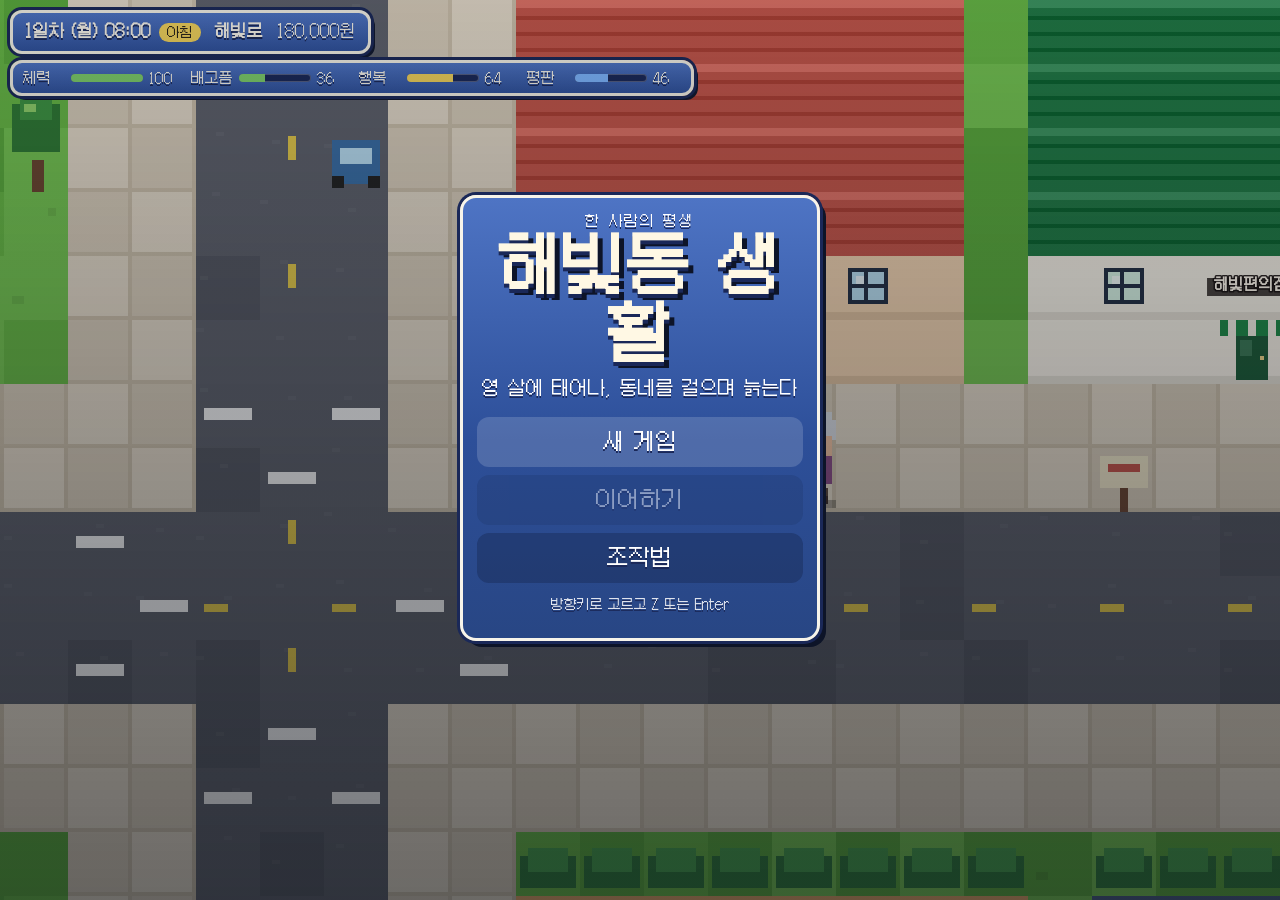
==== index.html @ 506d341c "Publish 해빛동 생활 static build for GitHub Pages. Place the Vite dist at the repo root with relative ass" ====
<!DOCTYPE html>
<html lang="ko" translate="no" class="notranslate">
  <head>
    <meta charset="UTF-8" />
    <meta name="google" content="notranslate" />
    <meta name="viewport" content="width=device-width, initial-scale=1, maximum-scale=1, user-scalable=no" />
    <title>해빛동 생활</title>
    <link rel="icon" href="data:image/svg+xml,%3Csvg xmlns='http://www.w3.org/2000/svg' viewBox='0 0 16 16'%3E%3Crect fill='%236fbf4a' width='16' height='16'/%3E%3Crect fill='%23c4564a' x='3' y='2' width='10' height='6'/%3E%3Crect fill='%23f0d2b0' x='3' y='8' width='10' height='6'/%3E%3Crect fill='%236e4630' x='6' y='10' width='4' height='4'/%3E%3C/svg%3E" />
    <script type="module" crossorigin src="./assets/index-nGSZ8Av0.js"></script>
    <link rel="stylesheet" crossorigin href="./assets/index-DVg7XS1E.css">
  </head>
  <body>
    <div id="app">
      <canvas id="world" width="480" height="320"></canvas>
      <header id="hud"></header>
      <p id="hint" hidden></p>
      <div id="toasts"></div>
      <div id="floaters"></div>
      <section id="dialogue" hidden></section>
      <nav id="menu" hidden></nav>
      <div id="overlay" hidden></div>
      <div id="pad">
        <div class="dpad">
          <button type="button" id="btn-up" data-code="ArrowUp" aria-label="위">▲</button>
          <button type="button" id="btn-left" data-code="ArrowLeft" aria-label="왼쪽">◀</button>
          <button type="button" id="btn-right" data-code="ArrowRight" aria-label="오른쪽">▶</button>
          <button type="button" id="btn-down" data-code="ArrowDown" aria-label="아래">▼</button>
        </div>
        <div class="ab">
          <button type="button" id="btn-b" data-code="Escape" aria-label="메뉴">메뉴</button>
          <button type="button" id="btn-a" data-code="KeyZ" aria-label="확인">확인</button>
        </div>
      </div>
      <div id="fatal" hidden></div>
    </div>
  </body>
</html>
---- assets/index-DVg7XS1E.css ----
@font-face{font-family:Galmuri11;src:url(./Galmuri11-BRfSs4K_.woff2) format("woff2");font-weight:400;font-style:normal;font-display:swap}:root{color-scheme:dark;--ink: #f7f4ea;--navy: #1a2858;--blue: #3f68b8;--blue-2: #2c4c90;--edge: #f4f1e6;--shadow: #10182e;font-family:Galmuri11,WenQuanYi Micro Hei,Apple SD Gothic Neo,Malgun Gothic,sans-serif}*{box-sizing:border-box}html,body{margin:0;height:100%;background:#12110e}body{overflow:hidden}button,input{font-family:inherit}button{cursor:pointer}#app{height:100%;display:flex;align-items:center;justify-content:center}#world{image-rendering:pixelated;image-rendering:crisp-edges;background:#1a2214;touch-action:none}#hud,#hint,#toasts,#floaters,#dialogue,#menu,#overlay,#pad,#fatal{position:fixed;z-index:2;pointer-events:none}#dialogue,#menu,#overlay,#pad{pointer-events:auto}#pad{pointer-events:none}#pad button{pointer-events:auto}#hud{top:10px;left:10px;right:10px;display:flex;flex-direction:column;gap:6px;align-items:flex-start}.hud-card{display:flex;flex-wrap:wrap;gap:8px 14px;align-items:center;background:linear-gradient(180deg,#4e74c4,#2f519c);color:var(--ink);border:3px solid var(--edge);box-shadow:0 0 0 3px var(--navy),4px 4px 0 var(--shadow);border-radius:12px;padding:8px 12px;text-shadow:0 2px 0 var(--navy)}.hud-time{display:flex;gap:8px;align-items:baseline}.hud-time i{font-style:normal;background:#f0d15a;color:#2a2418;text-shadow:none;border-radius:999px;padding:1px 8px;font-size:13px}.hud-place{font-weight:700}.hud-money small{display:block;font-size:12px;opacity:.9}.stars{color:#ffd0d0;letter-spacing:1px}.stats{padding:6px 10px}.stat{display:flex;align-items:center;gap:6px;min-width:148px}.stat span{width:42px;font-size:14px}.bar{width:72px;height:8px;background:#1a2858;border-radius:99px;overflow:hidden;box-shadow:inset 0 0 0 1px #ffffff40}.bar i{display:block;height:100%}.stat em{font-style:normal;width:28px;font-size:13px}#hint{top:98px;left:12px;max-width:min(460px,calc(100% - 24px));text-align:left;color:#fff8ea;background:#101628e0;border:2px solid #f4f1e6;border-radius:10px;padding:6px 10px;font-size:15px;text-shadow:none}#hint[hidden]{display:none}#toasts,#floaters{top:108px;left:50%;transform:translate(-50%);display:flex;flex-direction:column;gap:6px;align-items:center;width:min(520px,calc(100% - 24px))}#floaters{top:168px}.toast,.floater{background:#101420e0;color:#fff8ea;border-radius:10px;padding:6px 12px;text-align:center}.floater.good{color:#b6f5a0}.floater.bad{color:#ffb0a8}#dialogue{left:50%;bottom:16px;transform:translate(-50%);width:min(760px,calc(100% - 20px));z-index:4}#dialogue[hidden]{display:none}.nameplate{display:inline-block;margin:0 0 -3px 18px;background:#f4f1e6;color:#1c2438;border:3px solid #1a2858;border-radius:10px 10px 0 0;padding:2px 12px 4px;text-shadow:none;position:relative;z-index:1}.dlg-box,.choices{background:linear-gradient(180deg,#4a72c4,#2c4e98);color:#fff;border:3px solid #f7f4ea;box-shadow:0 0 0 3px #1a2858,5px 5px #0d1428;border-radius:14px;text-shadow:0 2px 0 #1a2858}.dlg-box{min-height:92px;padding:16px 18px 14px;position:relative}.dlg-box p{margin:0;font-size:22px;line-height:1.45;min-height:2.9em}.caret{position:absolute;right:16px;bottom:8px;animation:bob .7s steps(2) infinite}.choices{position:absolute;right:8px;bottom:calc(100% + 8px);display:flex;flex-direction:column;min-width:220px;padding:6px}.choice,.row,.big,.card{border:0;background:transparent;color:inherit;text-align:left;font-size:20px;text-shadow:inherit}.choice,.row{padding:6px 8px;border-radius:8px}.choice.sel,.row.sel,.big.sel,.card.sel{background:#ffffff29}.choice:hover,.row:hover,.big:hover,.card:hover{background:#ffffff1a}.row.off,.big.off,.choice:disabled{opacity:.45}#menu{top:0;right:0;bottom:0;left:0;display:flex;justify-content:flex-end;align-items:flex-start;padding:16px;background:#080a1047;z-index:5}#menu[hidden]{display:none}#menu.phone{justify-content:center;align-items:center}.panel-card,.title-card{width:min(360px,calc(100vw - 32px));background:linear-gradient(180deg,#4e74c4,#2d4f99 55%,#284684);color:#fff;border:3px solid #f7f4ea;box-shadow:0 0 0 3px #1a2858,6px 6px #0d1428;border-radius:16px;padding:14px 14px 12px;text-shadow:0 2px 0 #1a2858}#menu.phone .panel-card{width:min(320px,calc(100vw - 28px));background:#1c1e24;color:#102033;text-shadow:none;border-radius:28px;border:3px solid #eceae4;box-shadow:0 12px #0a0c10;padding:18px 14px 14px}#menu.phone h2{color:#f4f1ea;text-shadow:none;margin:0 0 8px;text-align:center}#menu.phone .panel-card p,#menu.phone .row,#menu.phone .foot{background:#e7f3ff;color:#142033;text-shadow:none}#menu.phone .panel-card p{margin:0;padding:4px 8px}#menu.phone .rows{background:#e7f3ff;border-radius:0 0 12px 12px;padding:4px}#menu.phone .row.sel{background:#b9dcff}.panel-card h2,.title-card h2{margin:0 0 8px;font-size:22px}.panel-card p{margin:0 0 2px;font-size:15px;line-height:1.45}.rows{display:flex;flex-direction:column;margin-top:8px;max-height:min(46vh,320px);overflow:auto}.row{font-size:20px;display:flex;gap:6px;align-items:center}.cur{width:18px;display:inline-block}.foot{margin-top:8px!important;opacity:.95;font-size:14px!important}.minimap{width:100%;height:auto;image-rendering:pixelated;margin-top:8px;border-radius:8px;background:#87b85a}#overlay{top:0;right:0;bottom:0;left:0;z-index:6}#overlay[hidden]{display:none}.scrim{min-height:100%;display:flex;align-items:center;justify-content:center;padding:24px 12px 88px;background:linear-gradient(180deg,#0a0e1626,#0a0e168c)}.title-card{text-align:center;max-height:calc(100vh - 24px);overflow:auto}.title-card.wide{width:min(680px,calc(100vw - 24px))}.eyebrow{letter-spacing:.12em;margin:0;font-size:14px}h1{margin:4px 0 0;font-size:clamp(40px,8vw,64px);line-height:1.05;color:#fff8e4;text-shadow:0 4px 0 #1a2858,5px 6px 0 #0d1428}.sub{margin:8px 0 16px;font-size:18px}.stack{display:flex;flex-direction:column;gap:8px}.big{text-align:center;background:#0a122840;border-radius:12px;padding:10px 12px;font-size:22px}.big.ghost{background:transparent}.fine{font-size:13px;opacity:.85}.cards{display:grid;grid-template-columns:1fr 1fr;gap:8px;margin:10px 0 14px}.card{display:flex;flex-direction:column;align-items:center;gap:4px;padding:8px;border-radius:12px;text-align:center}.card canvas{width:64px;height:96px;image-rendering:pixelated;image-rendering:crisp-edges}.card strong{font-size:18px}.card span{font-size:13px;line-height:1.35;text-shadow:none;color:#e7eefc}.help{text-align:left;margin-bottom:12px}.help p{margin:0;font-size:16px;line-height:1.45}.row-btns{flex-direction:row;justify-content:center}.row-btns .big{flex:1}#pad{left:0;right:0;bottom:0;display:none;justify-content:space-between;padding:8px 14px 16px;z-index:7;background:linear-gradient(180deg,#0000,#00000059)}.dpad,.ab{display:grid;gap:6px;pointer-events:none}.dpad{grid-template-columns:64px 64px 64px;grid-template-areas:". u ." "l . r" ". d ."}.ab{grid-template-columns:74px 74px;align-items:end}#pad button{width:64px;height:64px;border-radius:16px;border:3px solid #f4f1e6;background:#2f519ce0;color:#fff;font-size:20px;box-shadow:0 4px #10182e;text-shadow:0 2px 0 #1a2858;touch-action:none}.ab button{width:74px;height:74px;border-radius:50%}#btn-up{grid-area:u}#btn-down{grid-area:d}#btn-left{grid-area:l}#btn-right{grid-area:r}#fatal{left:12px;right:12px;bottom:12px;background:#4a1020;color:#ffd7d7;padding:10px 12px;border-radius:10px;z-index:9;white-space:pre-wrap;pointer-events:none}#fatal[hidden]{display:none}@keyframes bob{0%{transform:translateY(0)}to{transform:translateY(4px)}}@media(max-width:860px),(pointer:coarse){#pad{display:flex}#dialogue{bottom:158px}#hint{top:148px}.dlg-box p{font-size:18px}h1{font-size:42px}.stat{min-width:140px}}
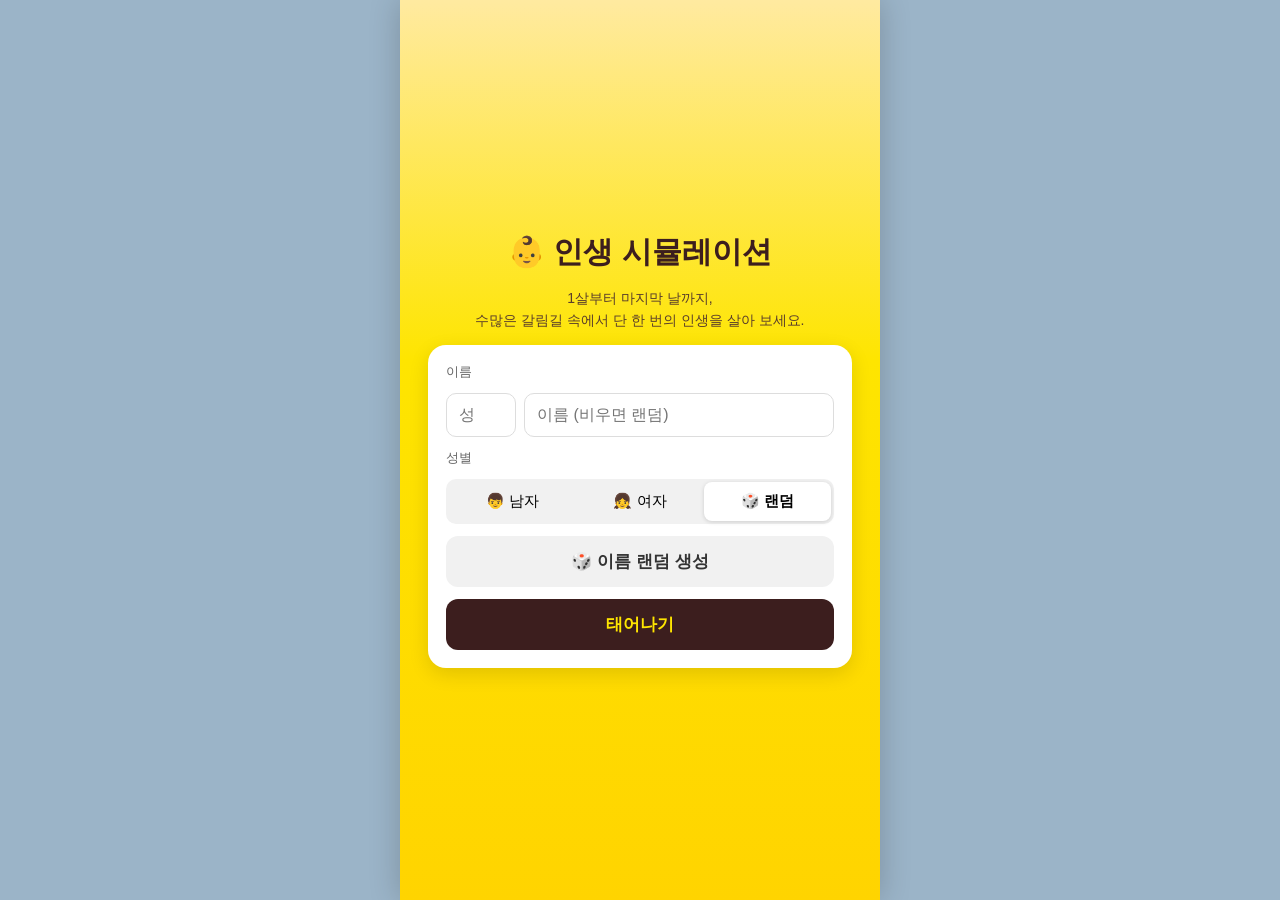
==== commit 9c99d7ad: "Publish the life-simulation game for GitHub Pages. Add the self-contained game at the repository roo" ====
--- a/index.html
+++ b/index.html
@@ -1,37 +1,6497 @@
 <!DOCTYPE html>
-<html lang="ko" translate="no" class="notranslate">
-  <head>
-    <meta charset="UTF-8" />
-    <meta name="google" content="notranslate" />
-    <meta name="viewport" content="width=device-width, initial-scale=1, maximum-scale=1, user-scalable=no" />
-    <title>해빛동 생활</title>
-    <link rel="icon" href="data:image/svg+xml,%3Csvg xmlns='http://www.w3.org/2000/svg' viewBox='0 0 16 16'%3E%3Crect fill='%236fbf4a' width='16' height='16'/%3E%3Crect fill='%23c4564a' x='3' y='2' width='10' height='6'/%3E%3Crect fill='%23f0d2b0' x='3' y='8' width='10' height='6'/%3E%3Crect fill='%236e4630' x='6' y='10' width='4' height='4'/%3E%3C/svg%3E" />
-    <script type="module" crossorigin src="./assets/index-nGSZ8Av0.js"></script>
-    <link rel="stylesheet" crossorigin href="./assets/index-DVg7XS1E.css">
-  </head>
-  <body>
-    <div id="app">
-      <canvas id="world" width="480" height="320"></canvas>
-      <header id="hud"></header>
-      <p id="hint" hidden></p>
-      <div id="toasts"></div>
-      <div id="floaters"></div>
-      <section id="dialogue" hidden></section>
-      <nav id="menu" hidden></nav>
-      <div id="overlay" hidden></div>
-      <div id="pad">
-        <div class="dpad">
-          <button type="button" id="btn-up" data-code="ArrowUp" aria-label="위">▲</button>
-          <button type="button" id="btn-left" data-code="ArrowLeft" aria-label="왼쪽">◀</button>
-          <button type="button" id="btn-right" data-code="ArrowRight" aria-label="오른쪽">▶</button>
-          <button type="button" id="btn-down" data-code="ArrowDown" aria-label="아래">▼</button>
-        </div>
-        <div class="ab">
-          <button type="button" id="btn-b" data-code="Escape" aria-label="메뉴">메뉴</button>
-          <button type="button" id="btn-a" data-code="KeyZ" aria-label="확인">확인</button>
-        </div>
-      </div>
-      <div id="fatal" hidden></div>
+<html lang="ko">
+<head>
+<meta charset="utf-8">
+<meta name="viewport" content="width=device-width,initial-scale=1,maximum-scale=1">
+<title>인생 시뮬레이션 — 한 번뿐인 인생</title>
+<style>
+*{box-sizing:border-box;margin:0;padding:0}
+html,body{height:100%;font-family:-apple-system,"Apple SD Gothic Neo","Malgun Gothic","Noto Sans KR","Noto Sans CJK KR",sans-serif;background:#9bb4c8}
+.hide{display:none!important}
+#app{max-width:480px;margin:0 auto;height:100%;position:relative;background:#b2c7d9;display:flex;flex-direction:column;box-shadow:0 0 30px rgba(0,0,0,.2)}
+/* start */
+#start{flex:1;display:flex;flex-direction:column;justify-content:center;align-items:center;padding:28px;gap:14px;background:linear-gradient(#ffeaa0,#fee500 40%,#ffd400)}
+#start h1{font-size:30px;color:#3c1e1e}
+#start p.sub{color:#5a3e2b;font-size:14px;text-align:center;line-height:1.6}
+.card{background:#fff;border-radius:18px;padding:18px;width:100%;box-shadow:0 6px 20px rgba(0,0,0,.12);display:flex;flex-direction:column;gap:12px}
+.card label{font-size:13px;color:#666}
+.names{display:flex;gap:8px}
+.names input{flex:1;min-width:0;padding:12px;border:1.5px solid #ddd;border-radius:10px;font-size:16px}
+.names input#sur{flex:0 0 70px}
+.seg{display:flex;background:#f1f1f1;border-radius:10px;padding:3px}
+.seg button{flex:1;border:0;background:none;padding:10px;border-radius:8px;font-size:15px;cursor:pointer}
+.seg button.on{background:#fff;box-shadow:0 1px 4px rgba(0,0,0,.15);font-weight:700}
+.btn{border:0;border-radius:12px;padding:14px;font-size:17px;font-weight:700;cursor:pointer}
+.btn.main{background:#3c1e1e;color:#fee500}
+.btn.sub{background:#f1f1f1;color:#333}
+/* game */
+#game{flex:1;display:flex;flex-direction:column;min-height:0}
+header{background:#a9bdce;padding:10px 12px 8px;border-bottom:1px solid rgba(0,0,0,.06)}
+.top{display:flex;align-items:center;justify-content:space-between}
+#hname{font-weight:700;font-size:16px;color:#222}
+#hage{font-size:13px;color:#2d4256;background:rgba(255,255,255,.55);padding:3px 10px;border-radius:12px;font-weight:600}
+#more{border:0;background:none;font-size:22px;cursor:pointer;padding:0 4px}
+#stats{display:flex;flex-wrap:wrap;gap:4px;margin-top:7px}
+.chip{font-size:12px;background:rgba(255,255,255,.7);padding:2px 7px;border-radius:10px;color:#333}
+.chip.low{background:#ffd5d5;color:#b00}
+.chip.money{font-weight:600}
+#menu{position:absolute;right:10px;top:46px;background:#fff;border-radius:12px;box-shadow:0 6px 20px rgba(0,0,0,.2);z-index:5;overflow:hidden}
+#menu button{display:block;width:100%;border:0;background:none;padding:12px 18px;font-size:14px;text-align:left;cursor:pointer}
+#chat{flex:1;overflow-y:auto;padding:12px 10px 16px;display:flex;flex-direction:column;gap:8px;-webkit-overflow-scrolling:touch}
+.row{display:flex;gap:7px;max-width:100%}
+.row.n{align-self:flex-start;max-width:86%}
+.row.me{align-self:flex-end;max-width:78%}
+.ava{flex:0 0 36px;height:36px;border-radius:14px;background:#fff;display:flex;align-items:center;justify-content:center;font-size:19px}
+.who{font-size:12px;color:#4a5866;margin:0 0 3px 2px}
+.bub{padding:9px 12px;border-radius:4px 16px 16px 16px;background:#fff;font-size:15px;line-height:1.5;color:#111;word-break:keep-all;overflow-wrap:anywhere;white-space:pre-wrap}
+.me .bub{background:#fee500;border-radius:16px 4px 16px 16px}
+.npc .bub{background:#eef6ff;border:1px solid #d3e6fb}
+.npc .ava{background:#eef6ff}
+.npc .who{color:#1e5aa8;font-weight:600}
+.typing .bub span{animation:blink 1s infinite;font-size:18px;color:#999;margin:0 1px}
+.typing .bub span:nth-child(2){animation-delay:.2s}.typing .bub span:nth-child(3){animation-delay:.4s}
+@keyframes blink{0%,100%{opacity:.2}50%{opacity:1}}
+.deltas{display:flex;flex-wrap:wrap;gap:4px;margin-top:4px}
+.deltas span{font-size:11px;padding:1px 6px;border-radius:8px;background:rgba(255,255,255,.6)}
+.deltas .up{color:#0a7a3a}.deltas .dn{color:#c0392b}
+.sys{align-self:center;background:rgba(0,0,0,.16);color:#fff;font-size:12.5px;padding:4px 12px;border-radius:12px;margin:4px 0;text-align:center}
+#choices{background:#fff;padding:8px 10px calc(10px + env(safe-area-inset-bottom));display:flex;flex-direction:column;gap:6px;max-height:45%;overflow-y:auto;border-top:1px solid #e3e3e3}
+#choices:empty{display:none}
+#choices button{border:1.5px solid #e6d36a;background:#fffbe0;border-radius:14px;padding:11px 14px;font-size:15px;text-align:left;cursor:pointer;color:#3c1e1e}
+#choices button:active{background:#fee500}
+.sumcard{background:#fff;border-radius:16px;padding:18px;margin:6px 4px;box-shadow:0 4px 14px rgba(0,0,0,.12)}
+.sumcard h3{font-size:19px;margin-bottom:6px;color:#3c1e1e}
+.sumcard .big{font-size:16px;font-weight:700;margin-bottom:8px}
+.sumcard .meta{font-size:14px;line-height:1.7;color:#333;background:#f7f7f7;border-radius:10px;padding:10px 12px}
+.sumcard h4{margin:14px 0 6px;font-size:15px}
+.sumcard ul{list-style:none;font-size:13.5px;line-height:1.65}
+.sumcard li b{display:inline-block;min-width:40px;color:#8a6d00}
+.bar{display:flex;align-items:center;gap:8px;font-size:13px;margin:3px 0}
+.bar span{flex:0 0 70px}.bar i{flex:1;height:8px;background:#eee;border-radius:4px;overflow:hidden}
+.bar b{display:block;height:100%;background:#f4c400}.bar em{flex:0 0 26px;text-align:right;font-style:normal}
+.reborn{margin-top:16px;width:100%;border:0;border-radius:12px;padding:14px;font-size:17px;font-weight:700;background:#3c1e1e;color:#fee500;cursor:pointer}
+</style>
+</head>
+<body>
+<div id="app">
+  <section id="start">
+    <h1>👶 인생 시뮬레이션</h1>
+    <p class="sub">1살부터 마지막 날까지,<br>수많은 갈림길 속에서 단 한 번의 인생을 살아 보세요.</p>
+    <div class="card">
+      <label>이름</label>
+      <div class="names"><input id="sur" placeholder="성" maxlength="2"><input id="given" placeholder="이름 (비우면 랜덤)" maxlength="4"></div>
+      <label>성별</label>
+      <div class="seg"><button data-g="M">👦 남자</button><button data-g="F">👧 여자</button><button data-g="R" class="on">🎲 랜덤</button></div>
+      <button class="btn sub" id="rand">🎲 이름 랜덤 생성</button>
+      <button class="btn main" id="born">태어나기</button>
+      <button class="btn sub hide" id="cont">▶ 이어하기</button>
     </div>
-  </body>
+  </section>
+  <section id="game" class="hide">
+    <header>
+      <div class="top"><span id="hname"></span><span id="hage"></span><button id="more">⋯</button></div>
+      <div id="stats"></div>
+    </header>
+    <div id="menu" class="hide"><button id="newlife">👶 새 인생 시작</button><button id="closemenu">닫기</button></div>
+    <div id="chat"></div>
+    <div id="choices"></div>
+  </section>
+</div>
+<script>
+/* =====================================================================
+ *  인생 시뮬레이션 — 1. 공통 유틸 / 이름 / 직업 데이터
+ * ===================================================================== */
+const STAT_KEYS = ['건강','행복','지능','관계','외모','체력'];
+const TRAIT_KEYS = ['착함','용기','성실','반항','창의'];
+let RNG = Math.random;
+const rnd = () => RNG();
+const ri = (a, b) => a + Math.floor(rnd() * (b - a + 1));
+const pick = arr => arr[Math.floor(rnd() * arr.length)];
+const clamp = (v, a, b) => Math.max(a, Math.min(b, v));
+function wpick(items, wf) {
+  let tot = 0;
+  const ws = items.map(x => { const w = Math.max(0, +wf(x) || 0); tot += w; return w; });
+  if (tot <= 0) return items[Math.floor(rnd() * items.length)];
+  let r = rnd() * tot;
+  for (let i = 0; i < items.length; i++) { r -= ws[i]; if (r <= 0) return items[i]; }
+  return items[items.length - 1];
+}
+
+// 스탯/성향 값 (성향은 0~100 스케일로 환산)
+function V(s, k) {
+  if (k in s.st) return s.st[k];
+  if (k in s.tr) return clamp(50 + s.tr[k] * 7, 0, 100);
+  if (k === '돈') return s.money;
+  return 0;
+}
+
+/* ---------- 조사(josa) 자동 처리: {이름|가} → 민준이 / 지우가 ---------- */
+const JOSA = {
+  '이':['이','가'],'가':['이','가'],'을':['을','를'],'를':['을','를'],'은':['은','는'],'는':['은','는'],
+  '과':['과','와'],'와':['과','와'],'아':['아','야'],'야':['아','야'],'으로':['으로','로'],'로':['으로','로'],
+  '이라니':['이라니','라니'],
+  '이라는':['이라는','라는'],'라는':['이라는','라는'],'이랑':['이랑','랑'],'랑':['이랑','랑'],
+  '이에요':['이에요','예요'],'예요':['이에요','예요'],'이야':['이야','야'],'이다':['이다','다'],
+  '이나':['이나','나'],'나':['이나','나'],'이었다':['이었다','였다'],'였다':['이었다','였다'],'이지만':['이지만','지만'],'이라고':['이라고','라고'],'라고':['이라고','라고']
+};
+function josa(w, j) {
+  const p = JOSA[j]; if (!p) return w + j;
+  const c = w.charCodeAt(w.length - 1);
+  if (c < 0xAC00 || c > 0xD7A3) return w + p[1];
+  const jong = (c - 0xAC00) % 28;
+  if (jong === 0) return w + p[1];
+  if ((j === '으로' || j === '로') && jong === 8) return w + p[1];
+  return w + p[0];
+}
+
+/* ---------- 이름 / 장소 ---------- */
+const SURN = ['김','이','박','최','정','강','조','윤','장','임','한','오','서','신','권','황','안','송','류','홍','전','고','문','양','손','배','백','허','남','심'];
+const MALE = ['민준','서준','도윤','예준','시우','하준','지호','주원','지훈','건우','우진','현우','선우','준서','유준','도현','정우','승현','태윤','재민','성민','동현','진우','상훈','영호','민재','은호','시후','태민','준혁','한결','지성','윤호','재원','민석','경수','태양','바다','승우','현수'];
+const FEMALE = ['서연','서윤','지우','하은','민서','지민','수아','하린','지아','윤서','채원','예은','소율','다은','수빈','유진','지은','예린','민지','하윤','소연','혜진','은지','나연','가은','서아','지현','유나','아린','세아','보람','다현','수정','미소','하늘','나래','슬기','예지','채은','은비'];
+const CITY = ['서울','부산','대구','인천','광주','대전','울산','수원','전주','춘천','제주','청주','포항','창원','강릉','목포','여수','안동'];
+const COMP = ['한빛전자','대한물산','미래테크','하늘건설','누리소프트','새봄식품','동방금융','푸른제약','케이디모빌리티','온누리유통','별빛엔터','은하화학'];
+const DOGN = ['초코','몽이','두부','콩이','보리','뭉치','해피','코코','밤이','호두'];
+const CATN = ['나비','치즈','까미','레오','루루','모모','냥이','달이'];
+const MIDDLE_UNIV = ['한국대학교','서진대학교','연화대학교'];
+const DATE_JOBS = ['간호사','회사원','디자이너','개발자','초등학교 교사','공무원','요리사','대학원생','은행원','약사','헬스 트레이너','작가'];
+
+function opp(s) { return s.g === 'M' ? 'F' : 'M'; }
+function genName(g) { return pick(g === 'M' ? MALE : FEMALE); }
+function uniqName(s, g) {
+  const used = new Set(Object.values(s.npc || {}));
+  if (s.fam && s.fam.sib) used.add(s.fam.sib.name);
+  (s.kids || []).forEach(k => used.add(k.n));
+  for (let i = 0; i < 30; i++) { const n = genName(g); if (!used.has(n) && n !== s.given) return n; }
+  return genName(g);
+}
+
+/* ---------- 직업 ---------- */
+// inc: 연 소득(만원) 기준, lad: 승진 사다리, corp: 회사명 붙음, vol: 소득 변동성
+const JOBS = {
+  대기업:   { inc:5200, lad:['사원','대리','과장','차장','부장','상무','전무','사장'], corp:1 },
+  중소:     { inc:3200, lad:['사원','대리','과장','차장','부장','이사'], corp:1 },
+  공무원:   { inc:3800, lad:['9급 공무원','8급 공무원','7급 공무원','6급 주무관','5급 사무관','4급 서기관','3급 부이사관'] },
+  의사:     { inc:15000, lad:['전문의','과장 의사','부원장','병원장'] },
+  교사:     { inc:4000, lad:['교사','부장 교사','교감 선생님','교장 선생님'] },
+  기간제:   { inc:2800, lad:['기간제 교사','정교사','부장 교사'] },
+  개발자:   { inc:5500, lad:['주니어 개발자','시니어 개발자','개발 팀장','CTO'] },
+  생산직:   { inc:3800, lad:['생산직 사원','반장','조장','공장장'] },
+  자영업:   { inc:4000, lad:['카페 사장','2호점 사장','프랜차이즈 대표'], vol:0.5 },
+  창업가:   { inc:2000, lad:['스타트업 대표','성장 기업 대표','유니콘 기업 대표'], vol:0.6 },
+  알바:     { inc:1800, lad:['아르바이트생','매니저','점장'] },
+  연예인:   { inc:3000, lad:['무명 배우','조연 배우','주연 배우','톱스타'], vol:0.8 },
+  유튜버:   { inc:2500, lad:['유튜버','인기 유튜버','100만 유튜버'], vol:0.7 },
+  프로게이머:{ inc:4000, lad:['프로게이머','주전 프로게이머','월드 챔피언','게임단 감독'], vol:0.5 },
+  운동선수: { inc:4000, lad:['실업팀 선수','국가대표 선수','감독'], vol:0.4 },
+  예술가:   { inc:2000, lad:['무명 작가','작가','인기 작가','거장'], vol:0.8 },
+  과학자:   { inc:5000, lad:['연구원','선임 연구원','책임 연구원','연구소장'] },
+};
+function jobName(s) {
+  if (!s.job) return s.lastJob || '무직';
+  const J = JOBS[s.job.k]; const t = J.lad[Math.min(s.job.lv, J.lad.length - 1)];
+  return J.corp ? `${s.job.comp} ${t}` : t;
+}
+const EDU_LABEL = { 의대:'의대 졸업', 명문:'명문대 졸업', 지방:'대학교 졸업', 전문:'전문대 졸업', 체대:'체대 졸업', 예대:'예대 졸업', 고졸:'고등학교 졸업' };
+
+/* ---------- 이벤트 작성 헬퍼 ---------- */
+const hi = (k, b = 0) => s => Math.max(0.05, b + V(s, k) / 50);      // 스탯 높을수록 잘 나옴
+const lo = (k, b = 0) => s => Math.max(0.05, b + (100 - V(s, k)) / 50); // 스탯 낮을수록 잘 나옴
+const F = f => s => !!s.flags[f];
+const NF = f => s => !s.flags[f];
+const AND = (...fs) => s => fs.every(f => f(s));
+const OR = (...fs) => s => fs.some(f => f(s));
+const ST = (k, n) => s => V(s, k) >= n;
+const STL = (k, n) => s => V(s, k) < n;
+const HASJOB = s => !!s.job;
+const HASSIB = s => !!(s.fam && s.fam.sib);
+const KIDS = s => s.kids.length > 0;
+const KA = s => s.kids.length ? s.age - s.kids[0].b : -99;           // 첫째 나이
+const KAin = (a, b) => s => KA(s) >= a && KA(s) <= b;
+const SINGLE = s => !s.flags.연애 && !s.flags.기혼;
+const UNI = F('대학생');
+const fert = s => s.age < 35 ? 0.8 : s.age < 40 ? 0.5 : 0.2;
+
+/* ---------- 이벤트 작성 DSL (데이터 파일에서 사용) ----------
+ *  S(id, [최소,최대], '상황', [ [선택지, 결과, 효과, 조건?, 기록?], ... ], 옵션)
+ *     결과: 'A || B || C' 처럼 쓰면 셋 중 랜덤 / 배열이면 [[텍스트, 효과, 가중치, 기록], ...] 가중 랜덤
+ *     기본 옵션: rep:true, cd:4 (생활 이벤트는 여러 번 나올 수 있음)
+ *  T(id, [최소,최대], '말하는 사람', '첫 대사/상황', [ [선택지, 대답, 효과, 다음노드?, 조건?, 기록?], ... ], 옵션)
+ *     다음노드 = { t:'추가 대사(선택)', c:[ 같은 형식의 선택지들 ] }  → 대화가 2~4턴 이어진다
+ *     “ 로 시작하는 문장은 말하는 사람의 말풍선으로 표시된다.
+ */
+function _cvOut(o) { return [o[0], o[1] || '', o[2] == null ? 1 : o[2], o[3], o[4] ? _cvNode(o[4]) : undefined]; }
+function _cvNode(n) { return { t: n.t, who: n.who, ico: n.ico, c: n.c.map(_cvTalk) }; }
+function _cvTalk(ch) {
+  const [l, txt, fx, nx, cond, note] = ch;
+  const outs = Array.isArray(txt) ? txt.map(_cvOut) : [[txt, fx || '', 1, note, nx ? _cvNode(nx) : undefined]];
+  return [l, outs, cond];
+}
+function _cvSimple(ch) {
+  const [l, txt, fx, cond, note] = ch;
+  const outs = Array.isArray(txt) ? txt.map(_cvOut) : [[txt, fx || '', 1, note]];
+  return [l, outs, cond];
+}
+function S(id, a, t, cs, o = {}) { E(Object.assign({ id, a, t, rep: true, cd: 4, c: cs.map(_cvSimple) }, o)); }
+function T(id, a, who, t, cs, o = {}) { E(Object.assign({ id, a, who, t, c: cs.map(_cvTalk) }, o)); }
+const SPECIAL_EXT = {};   // 데이터 파일에서 추가하는 특수 효과 ($이름)
+/*  D(id, [최소,최대], '말하는 사람', 'NPC키(호감도)', '첫 상황', [턴...], 옵션)
+ *     턴 = { q:'NPC 대사(선택)', o:[ [선택지, 대답, 효과, 조건?, 'end'?] ] }  → 턴이 차례로 이어지는 4~8회 대화
+ *     대답이 함수면 상태(호감도 등)에 따라 달라진다.  효과의 ♥+3 은 이 NPC 호감도, @키 는 '기억' 저장.
+ */
+function D(id, a, who, k, open, turns, o = {}) {
+  const fxk = fx => (fx || '').replace(/♥([+-])/g, '♥' + k + '$1');
+  let next = null;
+  for (let i = turns.length - 1; i >= 0; i--) {
+    const tu = turns[i], nx = next;
+    const opts = tu.o.map(op => {
+      const [l, r, fx, cond, end] = op;
+      const n2 = end === 'end' ? undefined : (end && typeof end === 'object' ? end : nx);
+      if (Array.isArray(r) && Array.isArray(r[0])) return [l, r.map(x => [x[0], fxk(x[1]), x[2], x[3], x[4] === 'end' ? undefined : (x[4] || n2)]), '', undefined, cond];
+      return [l, r, fxk(fx), n2 || undefined, cond];
+    });
+    next = i === 0 ? opts : { t: tu.q, c: opts };
+  }
+  T(id, a, who, open, next, Object.assign({ man: true, k, ico: ICO[k] || '🙂' }, o));
+}
+// 호감도에 따라 다른 대사: A('엄마', 높을 때, 보통, 낮을 때)
+const A = (k, h, m, l) => s => { const v = affOf(s, k); return v >= 70 ? h : v >= 40 ? (m == null ? h : m) : (l == null ? (m == null ? h : m) : l); };
+const AFF = (k, n) => s => affOf(s, k) >= n;
+const AFFL = (k, n) => s => affOf(s, k) < n;
+const MEM = k => s => s.mem[k] != null;
+const ICO = { 형제:'🧑', 단짝:'🧒', 절친:'🧑‍🤝‍🧑', 첫사랑:'💗', 라이벌:'😤', 은사:'🧑‍🏫', 배우자:'💑', 애인:'💕', 자녀:'🧒', 손주:'👶', 이웃:'🏠', 동료:'💼', 사수:'👔', 동기:'🎓', 선배:'🎓', 엄마:'👩', 아빠:'👨', 할머니:'👵', 할아버지:'👴', 선생님:'🧑‍🏫', 친구:'🧒', 연인:'💕', 상사:'👔', 아이:'🧒', 노인:'🧓', 군인:'🪖', 의사:'🧑‍⚕️' };
+
+/* =====================================================================
+ *  2. 이벤트 데이터 — 여기에 이벤트를 계속 추가하면 됩니다.
+ *
+ *  E({ id, a:[최소나이,최대나이], t:'상황', c:[ [선택지, [결과...], 조건?], ... ], ...옵션 })
+ *   결과 = ['결과 텍스트', '효과', 가중치(숫자|함수, 생략=1), '인생 기록(선택)']
+ *   효과 문법(공백 구분):
+ *     건강+3 행복-2 지능 관계 외모 체력 (스탯 0~100) / 착함 용기 성실 반항 창의 (숨은 성향)
+ *     돈+500 (만원) / #플래그  #키=값  !#플래그(해제) / >이벤트id:N (N년 뒤 연결 이벤트)
+ *     $특수:인자 (date, marry, child, job:대기업, edu:명문, die:원인 ... 엔진의 SPECIAL 참고)
+ *   옵션: force(조건 맞으면 최우선) chain(연결로만 등장) rep(반복) cd(반복 쿨다운 년)
+ *         w(등장 가중치) if(조건 함수) g('M'|'F') mil(군 복무 중 등장) setup(등장 시 실행)
+ *   텍스트 치환: {이름} {친구} {단짝} {짝사랑} {상대} {애인} {배우자} {자녀} {형제} {형제이름}
+ *              {선생님} {상사} {동료} {회사} {도시} {대학} {직업} {나이} {나호칭} {노인호칭} ...
+ *              {이름|가} 처럼 쓰면 받침에 맞춰 이/가, 을/를, 은/는, 와/과 등이 자동으로 붙습니다.
+ * ===================================================================== */
+const EVENTS = [];
+// 기존 데이터는 '세는 나이(1살=태어난 해)' 기준으로 작성됨 → 만 나이로 1 내린다. 새 파일은 MAN=true 로 만 나이 그대로 사용.
+let MAN = false;
+function E(o) {
+  if (!o.man && !MAN) o.a = [Math.max(0, o.a[0] - 1), Math.max(0, o.a[1] - 1)];
+  EVENTS.push(o);
+}
+
+/* ======================= 영아기 (1~2살) ======================= */
+E({ id:'b_doljabi', a:[1,1], man:true, force:true,
+  t:'오늘은 {이름}의 돌잔치! 상 위에 실, 돈, 연필, 마이크, 판사봉이 놓여 있다. 온 가족이 숨을 죽이고 지켜본다.',
+  c:[
+    ['실을 잡는다', [['“오래오래 건강하게 살겠구나!” 할머니가 손뼉을 치며 기뻐하신다.', '건강+6 행복+2 #돌잡이=실', 1, '돌잡이에서 실을 잡았다']]],
+    ['돈을 잡는다', [['“우리 집 부자 되겠네!” 아빠가 지폐를 흔들며 웃는다.', '돈+10 행복+2 #돌잡이=돈', 1, '돌잡이에서 돈을 잡았다']]],
+    ['연필을 잡는다', [['“공부 잘하겠다!” 엄마 눈이 반짝인다. 벌써 학습지 생각을 하시는 것 같다.', '지능+4 성실+1 #돌잡이=연필', 1, '돌잡이에서 연필을 잡았다']]],
+    ['마이크를 잡는다', [['마이크를 입에 넣고 옹알거리자 모두 빵 터졌다. “연예인 하겠네!”', '관계+3 외모+2 #돌잡이=마이크', 1, '돌잡이에서 마이크를 잡았다']]],
+    ['판사봉을 잡는다', [['판사봉으로 상을 탕탕 내리쳤다. “정의로운 사람이 되겠어.”', '용기+1 착함+1 지능+2 #돌잡이=판사봉', 1, '돌잡이에서 판사봉을 잡았다']]],
+  ]});
+E({ id:'b_crawl', a:[1,1], t:'거실 바닥에 장난감이 흩어져 있다. 엉금엉금 기어가서 집은 것은…',
+  c:[
+    ['공', [['데굴데굴 굴러가는 공을 쫓아 온 거실을 기어다녔다. 다리에 힘이 붙는 것 같다.', '체력+3 행복+2 #공놀이']]],
+    ['인형', [['곰 인형을 꼭 끌어안고 볼을 비볐다. 엄마가 흐뭇하게 사진을 찍는다.', '행복+3 착함+1']]],
+    ['아빠 휴대폰', [['화면을 마구 누르다가 아빠 회사 단톡방에 이모티콘을 보냈다. 아빠의 비명이 들린다.', '지능+1 반항+1 행복+1'], ['휴대폰을 입에 넣고 침 범벅으로 만들었다. 혼날 줄 알았는데 아빠가 웃는다.', '행복+2']]],
+    ['그림책', [['책장을 넘기며 알록달록한 그림을 한참 바라봤다.', '지능+3 창의+1']]],
+  ]});
+E({ id:'b_food', a:[1,1], t:'엄마가 숟가락에 당근 이유식을 떠서 “아~” 하고 내민다. 낯선 냄새가 난다.',
+  c:[
+    ['먹는다', [['오물오물… 생각보다 달다! 한 그릇을 싹 비웠다.', '건강+3 체력+1 성실+1'], ['한 입 먹고 표정이 일그러졌지만 꾹 삼켰다.', '건강+2 용기+1']]],
+    ['뱉는다', [['푸우— 이유식이 엄마 얼굴에 튀었다. 엄마는 한숨을 쉬며 다시 숟가락을 든다.', '건강-1 반항+1 행복+1']]],
+    ['운다', [['으앙! 울음을 터뜨리자 엄마가 결국 분유를 타 주었다. 우는 게 통한다는 걸 배웠다.', '행복+1 반항+1 건강-1'], ['아무리 울어도 엄마는 꿈쩍하지 않았다. 결국 지쳐서 받아먹었다.', '건강+1 성실+1']]],
+  ]});
+E({ id:'b_walk', a:[1,1], t:'소파를 붙잡고 겨우 일어섰다. 저 앞에서 아빠가 두 팔을 벌리고 기다리고 있다.',
+  c:[
+    ['한 발 내딛는다', [['한 발, 두 발… 세 발째에 아빠 품에 골인! 집안이 환호성으로 가득 찼다.', '체력+3 용기+2 행복+2', hi('체력', 0.5), '첫걸음마를 뗐다'], ['한 발 내딛자마자 쿵 엉덩방아. 그래도 울지 않고 다시 일어섰다.', '체력+2 용기+1 성실+1']]],
+    ['주저앉는다', [['털썩 주저앉아 아빠를 빤히 쳐다봤다. 걷는 건 다음에 하기로 했다.', '행복+1']]],
+    ['기어서 간다', [['역시 기는 게 빠르다. 쏜살같이 기어가 아빠 품에 안겼다.', '체력+1 창의+1']]],
+  ]});
+E({ id:'b_word', a:[1,2], t:'요즘 입을 오물거리며 뭔가 말을 하려 한다. 가족들이 귀를 쫑긋 세운다. 첫 마디는…',
+  c:[
+    ['“엄마”', [['엄마가 눈물을 글썽이며 꼭 안아 주었다.', '행복+3 관계+2', 1, '첫 마디는 “엄마”였다']]],
+    ['“아빠”', [['아빠가 감격해서 온 친척에게 자랑 전화를 돌렸다.', '행복+3 관계+2', 1, '첫 마디는 “아빠”였다']]],
+    ['“맘마”', [['역시 먹는 게 최고다. 엄마가 웃으며 간식을 꺼냈다.', '건강+1 행복+2', 1, '첫 마디는 “맘마”였다']]],
+    ['“싫어”', [['첫 마디가 “싫어”라니. 가족 모두 앞날이 살짝 걱정된다.', '반항+2 용기+1', 1, '첫 마디는 “싫어”였다']]],
+  ]});
+E({ id:'b_night', a:[1,2], t:'새벽 3시, 눈이 번쩍 떠졌다. 배도 고프고, 어둡고, 무섭다.',
+  c:[
+    ['크게 운다', [['엄마가 비몽사몽 달려와 안아 주었다. 엄마 눈 밑이 퀭하다.', '행복+2 관계+1'], ['아빠가 왔다. 서툰 자장가가 이상하게 웃겨서 울음이 멈췄다.', '행복+2']]],
+    ['손가락을 빤다', [['손가락을 쪽쪽 빨다 다시 잠들었다. 혼자서도 잘 견딘다.', '성실+1 용기+1']]],
+    ['옹알이를 한다', [['천장을 보며 혼자 옹알옹알 떠들다 잠들었다.', '창의+2']]],
+  ]});
+E({ id:'b_bath', a:[2,2], t:'목욕 시간이다. 욕조에 노란 오리 장난감이 둥둥 떠 있다.',
+  c:[
+    ['물장구를 친다', [['화장실이 물바다가 됐다. 엄마는 반쯤 포기한 얼굴이다.', '체력+2 행복+3 반항+1']]],
+    ['오리와 논다', [['오리를 물속에 넣었다 뺐다 하며 한참 놀았다. 뭔가 원리를 깨달은 표정이다.', '지능+2 창의+1 행복+1']]],
+    ['울며 버틴다', [['머리 감기 싫어서 온몸으로 저항했다. 결국 반만 씻었다.', '반항+1 건강-1']]],
+  ]});
+E({ id:'b_stranger', a:[2,2], t:'명절, 처음 보는 친척 어른이 “아이고 예쁘다~” 하며 두 팔을 벌린다.',
+  c:[
+    ['안긴다', [['방긋 웃으며 안기자 용돈 봉투가 손에 쥐어졌다. 사교성 만렙이다.', '관계+3 돈+5 행복+1']]],
+    ['운다', [['자지러지게 울었다. 친척 어른이 머쓱하게 웃는다.', '관계-1 행복-1']]],
+    ['엄마 뒤에 숨는다', [['엄마 다리 뒤에 숨어 빼꼼 쳐다봤다. 다들 귀엽다며 웃었다.', '관계+1 외모+1']]],
+  ]});
+E({ id:'b_tv', a:[2,2], t:'TV에서 신나는 동요가 흘러나온다.',
+  c:[
+    ['춤춘다', [['엉덩이를 씰룩씰룩. 영상이 가족 단톡방에서 대박이 났다.', '체력+1 관계+2 행복+2']]],
+    ['화면을 만진다', [['TV 화면에 손자국이 가득. 화면 속 친구를 잡으려다 실패했다.', '지능+1 반항+1']]],
+    ['블록을 쌓는다', [['TV는 관심 없다. 블록으로 높은 탑을 쌓았다.', '지능+2 창의+2 성실+1']]],
+  ]});
+E({ id:'b_sibling_new', a:[2,4], w:0.7, if: s => !HASSIB(s),
+  t:'엄마 배가 점점 불러 오더니, 어느 날 집에 쪼글쪼글한 아기가 왔다. {이름}의 동생이란다.',
+  c:[
+    ['쓰다듬는다', [['조심조심 동생 {형제이름|의} 볼을 쓰다듬었다. 작은 손이 내 손가락을 꼭 잡았다.', '$sib 착함+2 행복+2', 1, '동생이 태어났다']]],
+    ['질투한다', [['엄마 아빠가 동생만 본다. 서러워서 일부러 컵을 엎었다.', '$sib 반항+2 행복-2', 1, '동생이 태어났다']]],
+    ['장난감을 양보한다', [['아끼던 딸랑이를 동생 {형제이름} 옆에 놓아주었다.', '$sib 착함+3 관계+1', 1, '동생이 태어났다']]],
+  ]});
+E({ id:'b_fever', a:[1,2], t:'밤새 열이 펄펄 끓는다. 엄마가 해열제 시럽을 들고 왔다.',
+  c:[
+    ['받아먹는다', [['쓴맛을 참고 꿀꺽. 다음 날 아침 열이 내렸다.', '건강+2 성실+1']]],
+    ['뱉는다', [['약을 뱉어 버렸다. 결국 응급실에 가서 주사를 맞았다.', '건강-3 반항+1'], ['뱉었지만 다행히 열은 저절로 내렸다.', '건강-1']]],
+    ['엄마 품에 안긴다', [['엄마 품에서 밤새 끙끙 앓았다. 엄마의 따뜻한 손이 기억에 남았다.', '건강+1 행복+2 관계+1']]],
+  ]});
+E({ id:'b_park', a:[2,2], t:'놀이터 모래밭. 옆에 다른 아기가 빨간 삽을 들고 있다.',
+  c:[
+    ['삽을 뺏는다', [['삽을 확 뺏었다. 그 아기가 울자 엄마가 대신 사과했다.', '반항+2 용기+1 관계-2'], ['뺏으려다 오히려 삽으로 머리를 맞았다. 세상은 냉정하다.', '건강-1 행복-2']]],
+    ['모래성을 쌓는다', [['손으로 모래를 토닥토닥. 그럴듯한 성이 완성됐다.', '창의+2 성실+1']]],
+    ['모래를 먹어 본다', [['맛은… 없다. 엄마가 기겁하며 입을 닦아 줬다.', '건강-1 지능+1']]],
+    ['같이 놀자고 손짓한다', [['삽을 같이 쓰며 깔깔 웃었다. 생애 첫 친구가 생겼다.', '관계+3 착함+1']]],
+  ]});
+E({ id:'b_stairs', a:[2,2], t:'현관 앞 계단. 위층에서 강아지 짖는 소리가 들린다.',
+  c:[
+    ['기어 올라간다', [['낑낑대며 끝까지 올라갔다! 강아지와 눈이 마주쳤다.', '체력+2 용기+2', hi('체력')], ['세 칸쯤 오르다 미끄러져 무릎이 까졌다.', '건강-2 용기+1']]],
+    ['엄마 손을 잡는다', [['엄마 손을 잡고 한 칸 한 칸. 안전제일.', '성실+1 건강+1']]],
+    ['강아지 흉내를 낸다', [['“멍멍!” 위층 강아지가 더 크게 짖었다.', '창의+1 행복+2']]],
+  ]});
+
+/* ======================= 유아기 (3~4살) ======================= */
+E({ id:'t_daycare', a:[3,3], force:true, t:'어린이집 첫날. 낯선 교실, 낯선 아이들. 엄마가 손을 놓으려 한다.',
+  c:[
+    ['엄마 다리를 붙잡고 운다', [['한 시간을 울다 선생님 품에서 잠들었다.', '행복-2 관계-1'], ['울다가 옆 친구가 준 과자에 울음을 뚝 그쳤다.', '관계+2']]],
+    ['씩씩하게 들어간다', [['“다녀오겠습니다!” 선생님이 칭찬 스티커를 붙여 주었다.', '용기+2 관계+2 행복+1']]],
+    ['선생님 뒤에 숨는다', [['선생님 뒤에 숨어 하루 종일 아이들을 구경만 했다.', '관계-1 지능+1']]],
+  ]});
+E({ id:'t_toy_fight', a:[3,4], t:'{친구|가} 내가 갖고 놀던 자동차 장난감을 휙 가져갔다.',
+  c:[
+    ['다시 뺏는다', [['힘으로 다시 뺏어 왔다. {친구|는} 울고, 나는 생각하는 의자에 앉았다.', '반항+2 용기+1 관계-2'], ['줄다리기 끝에 장난감 바퀴가 빠졌다. 둘 다 엉엉 울었다.', '행복-2 관계-1']]],
+    ['운다', [['서럽게 울었다. 선생님이 달래 주며 장난감을 돌려받아 주었다.', '행복-1']]],
+    ['선생님께 이른다', [['“선생님! {친구|가} 뺏었어요!” 정의는 실현됐지만 {친구|와}는 서먹해졌다.', '성실+1 관계-1']]],
+    ['같이 놀자고 한다', [['“같이 놀자!” 둘이서 자동차 경주를 했다.', '착함+2 관계+3 행복+1']]],
+  ]});
+E({ id:'t_veggie', a:[3,4], t:'점심 반찬에 초록색 브로콜리가 나왔다. 딱 봐도 맛없게 생겼다.',
+  c:[
+    ['눈 딱 감고 먹는다', [['…의외로 고소하다? 편식 안 하는 어린이로 칭찬받았다.', '건강+3 성실+1']]],
+    ['몰래 숨긴다', [['식판 밑에 숨겼는데 들키지 않았다. 완전 범죄!', '창의+1 반항+1 건강-1'], ['숨겼다가 선생님께 딱 걸렸다. 두 개를 더 먹었다.', '건강+2 행복-2']]],
+    ['친구 식판에 넘긴다', [['{친구|에게} 슬쩍 넘겼다. 알고 보니 {친구|는} 브로콜리를 좋아했다. 윈윈!', '관계+2 창의+1']]],
+  ]});
+E({ id:'t_why', a:[4,4], t:'요즘 세상 모든 게 궁금하다. 하늘은 왜 파래? 개미는 왜 줄 서서 가?',
+  c:[
+    ['하루 종일 “왜?”를 묻는다', [['부모님이 그림 백과사전을 사 주셨다. 그림만 봐도 재밌다.', '지능+3 창의+1', hi('지능', 0.5)], ['“그만 좀 물어봐!” 아빠가 결국 폭발했다.', '지능+1 행복-1']]],
+    ['직접 관찰한다', [['마당에 쪼그려 앉아 개미를 한 시간 동안 지켜봤다.', '지능+2 성실+2']]],
+    ['내 마음대로 상상한다', [['“하늘이 파란 건 고래가 페인트칠해서야.” 나만의 우주를 만들었다.', '창의+3']]],
+  ]});
+E({ id:'t_wall', a:[3,4], t:'새로 산 크레파스. 하얀 거실 벽지가 거대한 도화지처럼 보인다.',
+  c:[
+    ['벽에 그린다', [['거실 벽에 걸작이 탄생했다. 엄마는 절규했지만 아빠는 몰래 사진을 찍었다.', '창의+3 반항+2 행복+1']]],
+    ['스케치북에 그린다', [['가족 얼굴을 그렸다. 그림은 냉장고 문에 붙었다.', '창의+2 성실+1 관계+1']]],
+    ['{형제} 얼굴에 그린다', [['{형제이름|의} 얼굴에 수염을 그렸다. 둘 다 혼났지만 깔깔 웃었다.', '반항+1 행복+2 관계+1']], HASSIB],
+  ]});
+E({ id:'t_lost', a:[4,4], t:'대형마트에서 장난감 구경을 하다 고개를 드니 엄마가 없다!',
+  c:[
+    ['울면서 엄마를 찾는다', [['울음소리를 듣고 엄마가 뛰어왔다. 꼭 안긴 채 한참 울었다.', '행복-1 관계+1'], ['울며 헤매다 더 멀리 가 버렸다. 결국 미아 방송이 나왔다.', '행복-3 용기+1']]],
+    ['직원에게 도움을 청한다', [['“엄마를 잃어버렸어요.” 침착하게 말했다. 직원 누나가 엄마를 찾아 주었다.', '용기+2 지능+2']]],
+    ['장난감 코너에서 기다린다', [['어차피 엄마는 여기로 올 거다. 아니나 다를까, 10분 뒤 엄마가 나타났다.', '지능+2 창의+1']]],
+  ]});
+E({ id:'t_dog', a:[3,4], t:'공원 산책 중, 커다란 골든 리트리버가 꼬리를 흔들며 다가온다.',
+  c:[
+    ['쓰다듬는다', [['폭신폭신! 강아지가 얼굴을 핥았다. 강아지가 좋아졌다.', '행복+3 용기+1 #강아지좋아'], ['쓰다듬다 강아지가 덮쳐서 넘어졌다. 놀랐지만 다치진 않았다.', '용기+1 행복-1']]],
+    ['도망간다', [['비명을 지르며 도망쳤다. 그 뒤로 큰 개만 보면 무섭다.', '용기-2 #개무서움']]],
+    ['멍멍 따라 짖는다', [['강아지가 고개를 갸웃했다. 주인 아저씨가 웃음을 터뜨렸다.', '창의+1 관계+1 행복+1']]],
+  ]});
+E({ id:'t_potty', a:[3,3], t:'기저귀를 뗄 시간이다. 화장실에 귀여운 아기 변기가 생겼다.',
+  c:[
+    ['변기에 앉아 본다', [['성공! 박수를 받으며 스티커를 받았다.', '성실+2 행복+2'], ['앉아 있다가 그냥 일어났는데, 그 직후 바지에 실수했다.', '행복-1']]],
+    ['거부한다', [['기저귀가 편하다고! 한 달은 더 버텼다.', '반항+2']]],
+    ['인형을 먼저 앉힌다', [['인형을 먼저 변기에 앉혀 시범을 보였다. 그리고 자신 있게 성공했다.', '창의+2 성실+1']]],
+  ]});
+E({ id:'t_hide', a:[4,4], t:'사촌 {친구|와} 숨바꼭질 중이다. 어디에 숨을까?',
+  c:[
+    ['장롱 속', [['너무 잘 숨어서 아무도 못 찾았다. 그러다 잠들어서 온 가족이 난리가 났다.', '창의+2 행복+1 관계-1'], ['장롱 문이 안 열려 갇혔다! 울어서 겨우 구출됐다.', '용기-1 행복-2']]],
+    ['커튼 뒤', [['발이 다 보였다. 1초 만에 잡혔다.', '행복+1']]],
+    ['내가 술래를 한다', [['열까지 세고 집 안을 샅샅이 뒤져 모두 찾아냈다.', '지능+2 성실+1 관계+1']]],
+  ]});
+E({ id:'t_hangul', a:[4,4], t:'엄마가 한글 학습지를 내밀었다. “가, 나, 다… 따라 해 볼까?”',
+  c:[
+    ['열심히 따라 쓴다', [['삐뚤빼뚤하지만 처음으로 내 이름을 썼다!', '지능+4 성실+2', hi('성실', 1), '처음으로 이름을 썼다'], ['열심히 했지만 아직 손에 힘이 없다. 그래도 칭찬받았다.', '지능+2 성실+1']]],
+    ['놀고 싶다고 떼쓴다', [['학습지를 구겨 버렸다.', '반항+2 지능-1 행복+1']]],
+    ['그림만 그린다', [['글자 옆 칸에 사과와 나비를 그렸다.', '창의+2 지능+1']]],
+  ]});
+
+/* ======================= 유치원 (5~7살) ======================= */
+E({ id:'k_enter', a:[5,5], force:true, t:'오늘부터 {도시} 해바라기 유치원 새싹반! 선생님이 한 명씩 자기소개를 시킨다.',
+  c:[
+    ['크게 소개한다', [['“안녕하세요! 저는 {이름}입니다!” 박수가 쏟아졌다.', '용기+2 관계+3']]],
+    ['작은 목소리로 소개한다', [['모기만 한 목소리였지만, 끝까지 해냈다.', '성실+1 관계+1']]],
+    ['장기자랑을 한다', [['갑자기 상어 가족 춤을 췄다. 반 전체가 따라 췄다. 순식간에 인기 스타.', '관계+4 외모+1 창의+1']]],
+  ]});
+E({ id:'k_bestfriend', a:[5,6], if: NF('단짝'), setup: s => { s.npc.단짝 = uniqName(s, s.g); },
+  t:'블록 놀이를 하는데 {단짝|이라는} 아이가 다가와 “이거 같이 만들래?” 하고 물었다.',
+  c:[
+    ['같이 만든다', [['둘이서 엄청 높은 성을 만들었다. 그날부터 {단짝|은} 제일 친한 친구가 되었다.', '관계+4 행복+3 #단짝 >e_bf_move:4', 1, '{단짝|과} 단짝 친구가 되었다']]],
+    ['혼자 하겠다고 한다', [['“싫어, 혼자 할 거야.” {단짝|은} 시무룩해져 돌아갔다.', '관계-2 성실+1']]],
+    ['간식을 나눠 준다', [['가방 속 젤리를 반으로 나눠 줬다. {단짝|은} 환하게 웃었다. 오랜 우정의 시작이었다.', '착함+2 관계+4 #단짝 >e_bf_move:4', 1, '{단짝|과} 단짝 친구가 되었다']]],
+  ]});
+E({ id:'k_play', a:[5,7], rep:true, cd:2, t:'자유놀이 시간. 친구들이 소꿉놀이 역할을 정하고 있다.',
+  c:[
+    ['의사 역할', [['친구들 배에 장난감 청진기를 대고 진지하게 진찰했다.', '지능+2 착함+1 #의사놀이']]],
+    ['공룡 역할', [['크앙! 교실을 쿵쾅쿵쾅 뛰어다녔다.', '체력+2 행복+2 반항+1']]],
+    ['엄마 아빠 역할', [['친구들 밥을 챙겨 주는 역할을 맡았다. 다정하다는 소리를 들었다.', '착함+2 관계+2']]],
+    ['구경한다', [['구석에서 친구들 노는 걸 보며 혼자 이야기를 지어냈다.', '창의+2']]],
+  ]});
+E({ id:'k_santa', a:[6,6], t:'크리스마스이브. 산타 할아버지가 진짜 있는지 너무 궁금하다.',
+  c:[
+    ['믿고 일찍 잔다', [['아침에 머리맡에 선물이 있었다! 산타는 진짜다!', '행복+4'], ['선물이 양말 한 켤레였다. 산타 할아버지 요즘 형편이 어려우신가 보다.', '행복+1']]],
+    ['밤새 지켜본다', [['새벽 2시, 아빠가 선물을 놓고 가는 걸 목격했다. 엄청난 비밀을 알아 버렸다.', '지능+2 행복-1 #산타의비밀'], ['기다리다 잠들어 버렸다. 아침에 선물은 있었다.', '행복+2']]],
+    ['산타에게 편지를 쓴다', [['“산타 할아버지, 장난감 말고 강아지 주세요.” 부모님이 편지를 보고 한참 웃으셨다.', '창의+2 행복+2']]],
+  ]});
+E({ id:'k_talent', a:[6,7], t:'유치원 학예회 날! 부모님이 객석에서 휴대폰을 들고 계신다.',
+  c:[
+    ['맨 앞에서 춤춘다', [['완벽한 무대! 앙코르까지 받았다.', '관계+3 외모+2 용기+2 #무대체질', hi('용기', 0.5), '학예회에서 주인공처럼 빛났다'], ['너무 신나서 춤추다 넘어졌다. 그래도 끝까지 췄다.', '용기+2 행복+1']]],
+    ['노래를 부른다', [['떨리는 목소리로 노래를 불렀다. 객석에서 엄마가 우는 게 보였다.', '관계+2 행복+2']]],
+    ['뒤에서 나무 역할', [['나무 역할로 20분간 두 팔을 들고 서 있었다. 묵묵함의 극치.', '성실+3 체력+1']]],
+  ]});
+E({ id:'k_hakwon', a:[6,7], t:'엄마가 학원 전단지 세 장을 내밀었다. “{이름|아}, 뭐 배워 볼래?”',
+  c:[
+    ['태권도', [['흰 띠를 매고 “태권!” 기합 소리가 우렁차다.', '체력+4 용기+2 #태권도']]],
+    ['피아노', [['바이엘 1권 시작. 손가락이 꼬인다.', '창의+2 성실+2 #피아노']]],
+    ['미술', [['미술학원 물감 냄새가 좋다.', '창의+4 #미술']]],
+    ['다 싫다', [['“다 싫어!” 그 대신 하루 종일 놀이터에서 놀았다.', '행복+2 체력+2 반항+1']]],
+  ]});
+E({ id:'k_crush', a:[6,7], setup: s => { if (!s.npc.짝사랑) s.npc.짝사랑 = uniqName(s, opp(s)); },
+  t:'옆자리 {짝사랑|이} 자꾸 신경 쓰인다. 오늘 {짝사랑|가} 색종이로 접은 하트를 줬다.',
+  c:[
+    ['나도 선물을 준다', [['아끼던 반짝이 스티커를 줬다. {짝사랑|가} 수줍게 웃었다.', '관계+2 행복+3 #첫사랑']]],
+    ['부끄러워 도망간다', [['얼굴이 빨개져서 화장실로 도망쳤다.', '행복+1 용기-1']]],
+    ['“우리 결혼하자!”', [['“그래!” 유치원 놀이터에서 결혼식이 열렸다. 선생님이 주례를 봤다.', '용기+3 행복+3 #첫사랑', 1, '유치원에서 {짝사랑|와} 결혼(?)했다'], ['“싫어.” 생애 첫 실연의 아픔…', '용기+2 행복-3']]],
+  ]});
+E({ id:'k_lie', a:[5,7], t:'거실에서 공놀이를 하다 엄마가 아끼는 꽃병을 깨뜨렸다. 현관문 여는 소리가 들린다.',
+  c:[
+    ['솔직하게 말한다', [['“제가 깼어요… 죄송해요.” 엄마는 다친 데 없냐며 오히려 안아 주었다.', '착함+3 성실+2 관계+1']]],
+    ['{형제} 탓을 한다', [['{형제이름|이} 대신 혼났다. 마음 한구석이 찜찜하다.', '반항+2 착함-3'], ['거짓말이 금방 들통났다. 두 배로 혼났다.', '행복-3 착함-1']], HASSIB],
+    ['“고양이가 그랬어!”', [['…우리 집엔 고양이가 없다. 엄마가 어이없어서 웃고 말았다.', '창의+2 반항+1']]],
+    ['조각을 숨긴다', [['소파 밑에 숨겼지만 엄마는 다 알고 있었다.', '반항+1 행복-2'], ['완벽하게 숨겼다. 엄마는 꽃병이 어디 갔는지 아직도 모른다.', '창의+1 반항+2 착함-1']]],
+  ]});
+E({ id:'k_dream', a:[7,7], force:true, t:'선생님이 물었다. “{이름|는} 커서 뭐가 되고 싶어?”',
+  c:[
+    ['의사', [['“아픈 사람 고쳐 주는 의사요!” 선생님이 고개를 끄덕였다.', '#꿈=의사 지능+1 착함+1', 1, '7살의 꿈은 의사']]],
+    ['연예인', [['“TV에 나오는 연예인이요!” 손으로 마이크를 쥐는 시늉을 했다.', '#꿈=연예인 외모+1', 1, '7살의 꿈은 연예인']]],
+    ['운동선수', [['“국가대표 선수요!” 두 팔을 번쩍 들었다.', '#꿈=운동 체력+2', 1, '7살의 꿈은 운동선수']]],
+    ['유튜버', [['“구독자 백만 명 유튜버요!” 요즘 아이답다.', '#꿈=유튜버 창의+1', 1, '7살의 꿈은 유튜버']]],
+    ['과학자', [['“로봇 만드는 과학자요!”', '#꿈=과학자 지능+2', 1, '7살의 꿈은 과학자']]],
+  ]});
+E({ id:'k_trip', a:[5,7], t:'가족 여행으로 바다에 왔다! 파도 소리가 들린다.',
+  c:[
+    ['모래성을 쌓는다', [['거대한 모래성을 지었다가 파도에 와르르. 인생의 무상함을 처음 배웠다.', '창의+2 지능+1']]],
+    ['파도로 뛰어든다', [['파도랑 뛰어놀았다! 최고의 하루.', '체력+3 행복+4'], ['파도에 휩쓸려 바닷물을 잔뜩 먹었다. 아빠가 건져 주었다.', '건강-2 용기+1 행복-1']]],
+    ['조개를 줍는다', [['예쁜 조개를 한 바구니 주웠다. 집에 가져와 책상에 장식했다.', '성실+1 행복+2']]],
+  ]});
+E({ id:'k_vaccine', a:[5,6], t:'보건소. 주사기를 든 간호사 선생님이 웃으며 다가온다.',
+  c:[
+    ['꾹 참는다', [['따끔! 눈물이 찔끔 났지만 울지 않았다. 사탕을 받았다.', '용기+2 건강+2']]],
+    ['도망친다', [['진료실을 세 바퀴 돌다 잡혔다. 결국 맞았다.', '체력+1 행복-2 건강+2']]],
+    ['엄마 손을 꼭 잡는다', [['엄마 손을 꽉 쥐고 눈을 질끈 감았다. 생각보다 안 아팠다.', '건강+2 관계+1']]],
+  ]});
+E({ id:'k_bike', a:[6,7], t:'아빠가 보조 바퀴를 떼어 낸 두발자전거를 가져왔다. “아빠가 뒤에서 잡아 줄게!”',
+  c:[
+    ['페달을 힘껏 밟는다', [['어느새 아빠 손이 떨어졌는데 혼자 달리고 있었다! 바람이 시원하다.', '체력+3 용기+2 행복+3', hi('체력'), '두발자전거를 처음 탔다'], ['꽈당! 무릎이 다 까졌다. 그래도 다음 날 또 탔다.', '건강-1 용기+2 성실+2']]],
+    ['무서워서 못 탄다', [['보조 바퀴를 다시 달았다.', '용기-1 행복-1']]],
+    ['혼자 몰래 연습한다', [['아빠 몰래 혼자 연습해서 사흘 만에 성공했다.', '성실+3 체력+2']]],
+  ]});
+
+/* ======================= 초등학생 (8~13살) ======================= */
+E({ id:'e_enter', a:[8,8], force:true, t:'드디어 초등학생! 커다란 책가방을 메고 {도시} 한빛초등학교 1학년 3반 교실에 들어섰다. 담임은 {선생님}이다.',
+  c:[
+    ['맨 앞자리에 앉는다', [['선생님 눈에 쏙 들었다.', '지능+2 성실+2']]],
+    ['맨 뒷자리에 앉는다', [['창밖 운동장이 잘 보인다.', '창의+1 반항+1 행복+1']]],
+    ['옆 친구에게 말을 건다', [['“나 {이름|이야}. 너는?” 첫날부터 친구가 생겼다.', '관계+3']]],
+  ]});
+E({ id:'e_bully', a:[8,10], t:'쉬는 시간, 덩치 큰 {친구|가} 다가와 내 필통을 툭 쳐서 떨어뜨렸다. “뭘 봐? 꼬우면 덤비든가.”',
+  c:[
+    ['때린다', [['주먹을 날렸다! 둘이 뒤엉켜 싸웠고, {친구|는} 코피가 났다.', '용기+3 반항+3 관계-2 #싸움 >e_fight_after:0', hi('체력'), '초등학교 때 친구와 주먹다짐을 했다'], ['덤볐다가 오히려 흠씬 맞았다. 눈두덩이가 퍼렇게 멍들었다.', '건강-3 용기+2 행복-3 #싸움 >e_fight_after:0', lo('체력')]]],
+    ['참는다', [['꾹 참고 필통을 주웠다. 집에 와서 혼자 울었다.', '행복-3 성실+1 착함+1'], ['참고 넘기자 {친구|는} 시시하다며 가 버렸다. 다음부턴 건드리지 않았다.', '지능+1 착함+1']]],
+    ['선생님께 이른다', [['{선생님|이} {친구|를} 크게 혼냈다. 그런데 “고자질쟁이”라는 별명이 생겼다.', '관계-2 성실+1'], ['선생님이 중재해 줘서 {친구|와} 화해했다. 의외로 착한 녀석이었다.', '관계+3 착함+1']]],
+    ['농담으로 받아친다', [['“필통이 너 무서워서 도망갔나 보다.” {친구|가} 피식 웃었다. 묘하게 친해졌다.', '관계+3 창의+2', hi('창의')], ['농담이 안 먹혔다. 필통까지 밟혔다.', '행복-2']]],
+  ]});
+E({ id:'e_fight_after', a:[8,13], chain:true, t:'다음 날, 엄마가 학교에 불려 왔다. {친구|의} 엄마도 와 있다. 교무실 분위기가 싸늘하다.',
+  c:[
+    ['먼저 사과한다', [['“미안해.” 먼저 손을 내밀었다. 어른들 표정이 풀렸다.', '착함+3 관계+2 반항-1']]],
+    ['억울함을 호소한다', [['“쟤가 먼저 시비 걸었어요!” 목격한 친구들 덕분에 오해가 풀렸다.', '용기+2 지능+1'], ['아무도 편을 들어 주지 않았다. 반성문 세 장을 썼다.', '행복-3 반항+1']]],
+    ['고개를 숙이고 침묵한다', [['엄마가 대신 사과했다. 집에 가는 길, 엄마는 아무 말도 하지 않았다.', '행복-2 관계-1 성실+1']]],
+  ]});
+E({ id:'e_dictation', a:[8,9], t:'내일은 받아쓰기 시험. 오늘 저녁엔 재밌는 만화가 방송한다.',
+  c:[
+    ['공부한다', [['100점! 선생님이 도장을 쾅 찍어 주셨다.', '지능+3 성실+2', hi('지능')], ['열심히 했는데 “안 돼요”를 “않 돼요”라고 썼다. 80점.', '지능+2 성실+1']]],
+    ['만화를 본다', [['30점. 엄마의 잔소리가 길게 이어졌다.', '행복+1 지능-1'], ['대충 썼는데 90점? 운이 좋았다.', '행복+3']]],
+    ['엄마랑 같이 연습한다', [['엄마가 불러 주는 문장을 받아 적었다. 엄마랑 둘이 웃다가 공부가 끝났다.', '관계+1 지능+2 성실+1']]],
+  ]});
+E({ id:'e_pet', a:[8,11], if: NF('반려동물'), t:'친구네 강아지가 새끼를 낳았다고 한다. 한 마리 데려가도 된단다!',
+  c:[
+    ['부모님께 조른다', [['일주일을 조른 끝에 허락을 받았다! 이름은 {반려동물}.', '$pet 행복+5 착함+2 >p_pet_die:12', hi('행복'), '강아지 {반려동물|를} 가족으로 맞았다'], ['“안 돼. 누가 키우니?” 끝내 허락은 떨어지지 않았다.', '행복-3']]],
+    ['몰래 데려온다', [['들켰지만, 강아지 눈빛에 아빠가 무너졌다. {반려동물|는} 우리 가족이 되었다.', '$pet 반항+2 행복+4 >p_pet_die:12', 1, '강아지 {반려동물|를} 가족으로 맞았다'], ['당장 돌려주고 오라는 불호령이 떨어졌다.', '반항+2 행복-3 관계-1']]],
+    ['포기한다', [['사진만 실컷 찍고 돌아왔다.', '성실+1 행복-1']]],
+  ]});
+E({ id:'e_game', a:[9,12], t:'요즘 반 애들이 전부 “크래프트 월드”라는 게임에 빠져 있다.',
+  c:[
+    ['밤새 한다', [['레벨이 반에서 제일 높아졌다. 대신 성적은 떨어졌다.', '행복+3 관계+2 지능-2 #게임'], ['새벽에 몰래 하다 엄마에게 걸려 컴퓨터를 압수당했다.', '행복-3 반항+2 #게임']]],
+    ['하루 1시간만 한다', [['숙제 먼저, 게임은 나중에. 스스로도 놀랍다.', '성실+3 지능+1']]],
+    ['직접 맵을 만든다', [['게임 속에 우리 학교를 똑같이 지었다. 친구들 사이에서 화제!', '창의+4 지능+2 관계+1 #게임 #코딩관심']]],
+  ]});
+E({ id:'e_class_pres', a:[10,12], t:'반장 선거 날. {선생님|이} “나올 사람?” 하고 묻는다.',
+  c:[
+    ['손을 번쩍 든다', [['공약은 “급식 우유 대신 초코우유!” 압도적 득표로 당선됐다.', '용기+3 관계+3 #반장', hi('관계'), '반장 선거에 당선됐다'], ['두 표 차이로 떨어졌다. 그중 한 표는 내가 나를 뽑은 거다.', '용기+2 행복-2']]],
+    ['친구를 추천한다', [['{친구|를} 추천했는데 덜컥 당선됐다. {친구|가} 고맙다며 떡볶이를 샀다.', '관계+3 착함+1']]],
+    ['엎드려 잔다', [['눈을 뜨니 부반장이 되어 있었다. 아무도 안 나와서…', '성실+1 행복-1']]],
+  ]});
+E({ id:'e_transfer', a:[9,12], t:'{선생님|이} 전학생을 소개했다. “{친구|이에요}. 다들 잘 지내 줘요.” 쭈뼛거리며 빈자리에 앉는데, 하필 내 옆자리다.',
+  c:[
+    ['먼저 말을 건다', [['학교 구경을 시켜 줬다. {친구|는} 고마워하며 나를 집에 초대했다.', '관계+3 착함+2']]],
+    ['모른 척한다', [['어색한 침묵이 일주일 동안 이어졌다.', '관계-1']]],
+    ['짓궂게 장난친다', [['장난을 쳤더니 {친구|도} 받아쳤다. 티격태격하다 친해졌다.', '관계+2 반항+1'], ['장난이 지나쳐 {친구|가} 울었다. 선생님께 혼났다.', '관계-2 착함-1 반항+1']]],
+  ]});
+E({ id:'e_test100', a:[9,12], rep:true, cd:2, t:'기말고사 일주일 전. 엄마가 “이번에 100점 맞으면 원하는 거 사 줄게”라고 했다.',
+  c:[
+    ['학원 숙제까지 열심히 한다', [['전 과목 100점! 최신형 게임기를 손에 넣었다.', '지능+4 성실+2 행복+3', hi('지능')], ['열심히 했지만 수학 하나를 틀렸다. 엄마는 그래도 치킨을 시켜 주셨다.', '지능+3 성실+2 행복+1']]],
+    ['적당히 한다', [['평균 85점. 무난하다.', '지능+1']]],
+    ['커닝 페이퍼를 만든다', [['들키지 않고 100점. 그런데 이상하게 기쁘지가 않다.', '지능-1 착함-3 반항+2'], ['감독 선생님께 딱 걸렸다. 0점 처리에 부모님 호출.', '행복-5 반항+2 관계-2']]],
+  ]});
+E({ id:'e_allowance', a:[9,12], t:'설날에 받은 세뱃돈이 무려 10만 원! 어떻게 쓸까?',
+  c:[
+    ['은행에 저금한다', [['통장에 처음으로 내 이름이 찍혔다. 숫자가 늘어나는 게 재밌다.', '성실+2 지능+1 돈+10 #저축습관']]],
+    ['친구들에게 한턱 쏜다', [['떡볶이와 슬러시를 쐈다. 오늘 하루는 내가 왕이다.', '관계+4 행복+2']]],
+    ['게임 아이템을 산다', [['전설 무기를 뽑았다! 기분 최고.', '행복+3 #게임'], ['10만 원어치 뽑기를 했는데 꽝만 나왔다.', '행복-3 지능+1']]],
+    ['엄마에게 맡긴다', [['“엄마가 잘 보관해 줄게.” 그 돈은 다시는 볼 수 없었다.', '행복-1 착함+1']]],
+  ]});
+E({ id:'e_parents_fight', a:[10,13], w:0.6, t:'밤늦게 거실에서 부모님이 언성을 높이는 소리가 들린다. “당신이 뭘 알아!”',
+  c:[
+    ['이불을 뒤집어쓴다', [['귀를 막고 억지로 잠을 청했다.', '행복-3 #부모불화']]],
+    ['나가서 말린다', [['“싸우지 마!” 울면서 외치자 부모님이 놀라 멈췄다. 다음 날 두 분이 사과하셨다.', '용기+3 관계+2 행복-1'], ['“들어가!” 오히려 혼났다. 방에 돌아와 울었다.', '행복-4 용기+1 #부모불화']]],
+    ['{형제} 방으로 간다', [['{형제이름|과} 한 이불을 덮고 소곤소곤 이야기했다. 둘이라 다행이다.', '관계+2 행복-1 착함+1']], HASSIB],
+    ['일기장에 적는다', [['그날의 마음을 일기장에 꾹꾹 눌러 적었다.', '창의+2 지능+1 행복-1 #부모불화']]],
+  ]});
+E({ id:'e_sports', a:[10,12], t:'가을 운동회! 반 대표 계주 마지막 주자로 뽑혔다. 바통을 받을 차례, 상대 팀 주자가 바로 옆이다.',
+  c:[
+    ['전력 질주한다', [['결승선을 1등으로 통과! 반 친구들이 헹가래를 쳤다.', '체력+3 관계+4 행복+4', hi('체력'), '운동회 계주에서 역전승을 이끌었다'], ['코너에서 넘어지고 말았다. 무릎보다 마음이 더 아팠다.', '건강-2 행복-4 용기+1']]],
+    ['상대를 살짝 민다', [['아무도 못 봤다. 1등. 하지만 찝찝하다.', '착함-3 반항+2'], ['반칙패. 반 전체의 원망을 샀다.', '관계-5 착함-2']]],
+    ['페이스를 조절한다', [['침착하게 달려 2등. 나쁘지 않다.', '지능+1 성실+1 체력+1']]],
+  ]});
+E({ id:'e_lovenote', a:[11,13], setup: s => { if (!s.npc.짝사랑) s.npc.짝사랑 = uniqName(s, opp(s)); },
+  t:'사물함을 여니 접힌 쪽지가 하나 들어 있다. “너 좋아해. -{짝사랑}-”',
+  c:[
+    ['답장을 쓴다', [['“나도.” 다음 날부터 매일 같이 하교했다. 손도 못 잡았지만 설렜다.', '행복+5 관계+2 #첫사랑', 1, '{짝사랑|와} 풋풋한 첫 연애를 했다']]],
+    ['친구들에게 보여 준다', [['쪽지가 반 전체에 돌았다. {짝사랑|는} 울면서 집에 갔다.', '관계-3 착함-3 반항+1']]],
+    ['모른 척한다', [['괜히 {짝사랑|를} 피해 다녔다. 쪽지는 서랍 깊숙이 넣어 두었다.', '행복+1 용기-1']]],
+  ]});
+E({ id:'e_phone', a:[11,12], t:'반에서 스마트폰이 없는 사람은 나 포함 세 명뿐이다.',
+  c:[
+    ['부모님께 사 달라고 조른다', [['드디어 내 폰이 생겼다! 반 단톡방에 초대됐다.', '행복+4 관계+2 #스마트폰'], ['“중학생 되면 사 줄게.” 결국 키즈폰.', '행복-2']]],
+    ['성적을 올리면 사 달라고 협상한다', [['약속대로 성적을 올려 폰을 얻었다. 협상의 맛!', '지능+2 성실+2 #스마트폰', hi('성실')], ['성적이 안 올라 협상 결렬.', '행복-2 지능+1', lo('성실')]]],
+    ['없어도 괜찮다', [['그 시간에 도서관에서 책을 빌렸다.', '지능+3 관계-1']]],
+  ]});
+E({ id:'e_shoplift', a:[10,12], t:'문구점 앞. {친구|가} 속삭인다. “야, 저 지우개 그냥 가져가도 아무도 몰라.”',
+  c:[
+    ['같이 훔친다', [['심장이 터질 것 같았지만 성공했다. 그날 밤 잠이 오지 않았다.', '반항+3 착함-3 용기+1'], ['주인 할아버지에게 붙잡혔다. 부모님이 오셔서 고개를 숙이셨다.', '반항+2 행복-4 관계-2', 1, '문구점에서 물건을 훔치다 걸렸다']]],
+    ['말린다', [['“그러지 마. 그거 도둑질이야.” {친구|는} 투덜댔지만 그만두었다.', '착함+3 용기+2']]],
+    ['그냥 집에 간다', [['못 들은 척 집으로 향했다.', '착함+1']]],
+  ]});
+E({ id:'e_hakwon_more', a:[11,13], if: s => s.fam.wealth >= 2, t:'학원이 하나 더 늘었다. 영어, 수학, 논술… 밤 10시가 되어야 집에 온다.',
+  c:[
+    ['묵묵히 다닌다', [['성적은 올랐지만 웃음은 줄었다.', '지능+3 성실+2 행복-3 건강-1']]],
+    ['땡땡이 친다', [['PC방에서 신나게 놀았다. 학원에서 엄마에게 전화가 갔다.', '행복+2 반항+3 관계-1'], ['한 번도 안 들키고 놀았다! …다음 달 학원비 영수증을 보기 전까지는.', '행복+3 반항+2']]],
+    ['부모님께 힘들다고 말한다', [['부모님이 진지하게 들어주시고 학원 하나를 줄여 주셨다.', '행복+3 관계+2 용기+1'], ['“다 너 잘되라고 하는 거야.” 대화는 거기서 끝났다.', '행복-2 반항+1']]],
+  ]});
+E({ id:'e_taekwondo', a:[9,11], if: F('태권도'), t:'태권도장 승품 심사 날. 마지막 관문, 송판 격파가 남았다.',
+  c:[
+    ['기합과 함께 격파!', [['쩍! 송판이 반으로 갈라졌다. 검은 띠를 땄다!', '체력+3 용기+3 행복+3 #검은띠', hi('체력'), '태권도 검은 띠를 땄다'], ['손만 아프고 송판은 멀쩡했다. 재심사다.', '건강-1 성실+2']]],
+    ['머뭇거린다', [['관장님이 다시 기회를 주셨다. 두 번째에 성공.', '용기+2 체력+1']]],
+    ['그만두겠다고 한다', [['도복을 벗었다. 해방감 반, 아쉬움 반.', '행복+1 성실-1 !#태권도']]],
+  ]});
+E({ id:'e_piano', a:[9,11], if: F('피아노'), t:'피아노 콩쿠르 무대 뒤. 손이 땀으로 축축하다.',
+  c:[
+    ['무대에 오른다', [['연습한 대로 완벽하게! 금상을 받았다.', '창의+3 행복+4 #음악재능', hi('성실'), '피아노 콩쿠르에서 금상을 받았다'], ['중간에 악보를 까먹었다. 즉흥으로 이어 가 겨우 끝냈다.', '창의+3 용기+2']]],
+    ['못 하겠다고 한다', [['기권했다. 객석의 엄마 표정이 복잡하다.', '행복-2 용기-2']]],
+    ['심호흡하고 손을 녹인다', [['침착하게 연주해 은상을 받았다.', '성실+2 창의+2 #음악재능']]],
+  ]});
+E({ id:'e_art', a:[9,11], if: F('미술'), t:'전국 어린이 미술대회. 주제는 “미래의 우리 동네”.',
+  c:[
+    ['하늘을 나는 버스를 그린다', [['대상! 그림이 시청 로비에 걸렸다.', '창의+4 행복+4 #미술재능', hi('창의'), '어린이 미술대회에서 대상을 받았다'], ['독특하다는 평을 받았지만 입선에 그쳤다.', '창의+3']]],
+    ['지금 동네를 그대로 그린다', [['꼼꼼한 묘사로 우수상을 받았다.', '성실+2 창의+1']]],
+    ['대충 그리고 놀러 간다', [['그림은 대충, 놀이는 열심히.', '행복+2']]],
+  ]});
+E({ id:'e_bf_move', a:[5,20], chain:true, if: F('단짝'), t:'{단짝|이} 울먹이며 말했다. “나… 다음 달에 다른 도시로 이사 가.”',
+  c:[
+    ['편지하자고 약속한다', [['서로 주소를 적어 주고 꼭 연락하자고 약속했다. 몇 년 동안 편지가 오갔다.', '관계+2 착함+2 행복-2 >y_bf_reunion:14', 1, '단짝 {단짝|이} 이사를 갔다']]],
+    ['울면서 화를 낸다', [['“배신자!” 마지막 인사도 제대로 못 했다. 오래도록 후회됐다.', '행복-4 관계-2 >y_bf_reunion:14', 1, '단짝 {단짝|이} 이사를 갔다']]],
+    ['마지막 날까지 매일 논다', [['남은 한 달, 매일 해가 질 때까지 놀았다. 평생 잊지 못할 여름이었다.', '행복+3 관계+2 >y_bf_reunion:14', 1, '단짝 {단짝|이} 이사를 갔다']]],
+  ]});
+E({ id:'e_puberty', a:[12,13], t:'요즘 거울을 보는 시간이 늘었다. 이마에 여드름이 하나 났고, 목소리도 이상하다.',
+  c:[
+    ['외모를 가꾼다', [['폼클렌징을 사서 매일 꼼꼼히 세안했다.', '외모+3 성실+1']]],
+    ['신경 안 쓴다', [['여드름? 그게 뭐 어때서.', '행복+1']]],
+    ['우울해한다', [['사진 찍히는 게 싫어졌다.', '행복-3 외모-1']]],
+    ['운동을 시작한다', [['키 크려고 매일 줄넘기 500개!', '체력+3 건강+2 외모+1']]],
+  ]});
+E({ id:'e_camp', a:[12,13], t:'수련회 마지막 밤, 캠프파이어. 조교 선생님이 “부모님을 떠올려 보세요…”라고 말한다.',
+  c:[
+    ['펑펑 운다', [['생각지도 못하게 눈물이 쏟아졌다. 집에 오자마자 엄마를 꼭 안았다.', '관계+2 착함+2 행복+1']]],
+    ['친구들과 장난친다', [['촛불로 장난치다 조교에게 끌려 나가 얼차려를 받았다.', '반항+2 관계+2 체력+1']]],
+    ['몰래 숙소를 빠져나간다', [['친구들과 밤새 숙소 옥상에서 별을 봤다. 최고의 추억.', '행복+4 반항+2 관계+2'], ['숙소 밖에서 선생님과 정면으로 마주쳤다.', '행복-2 반항+2']]],
+  ]});
+E({ id:'e_youtube', a:[10,13], t:'나도 유튜브 채널을 만들어 볼까? 친구들 사이에서 유행이다.',
+  c:[
+    ['게임 방송', [['구독자 100명 돌파! 반에서 유명해졌다.', '창의+2 관계+2 행복+2 #유튜브경험'], ['조회수 3. 둘은 엄마 아빠였다.', '행복-1 창의+1']]],
+    ['먹방', [['컵라면 먹방을 찍었다. 조회수는 별로지만 맛있었다.', '행복+2 건강-1']]],
+    ['공부 브이로그', [['공부하는 모습을 찍으니 진짜로 공부가 됐다!', '지능+2 성실+2']]],
+    ['안 한다', [['남들 따라 하는 건 별로다.', '성실+1']]],
+  ]});
+E({ id:'e_grandparent', a:[8,13], t:'방학이라 시골 할머니 댁에 왔다. 와이파이가 안 된다.',
+  c:[
+    ['할머니 일을 돕는다', [['고추를 따고, 닭 모이를 줬다. 할머니가 몰래 용돈을 쥐여 주셨다.', '착함+3 체력+2 돈+5 관계+1']]],
+    ['냇가에서 논다', [['가재를 잡고 물수제비를 떴다. 핸드폰 생각이 하나도 안 났다.', '행복+4 체력+2']]],
+    ['방에서 뒹군다', [['심심해 죽을 것 같았다. 그래도 할머니 밥은 정말 맛있었다.', '행복+1 건강+1']]],
+    ['할아버지께 옛날이야기를 조른다', [['전쟁, 가난, 첫사랑 이야기. 할아버지의 인생은 한 편의 영화 같았다.', '지능+2 창의+2 관계+1']]],
+  ]});
+E({ id:'e_ghost', a:[9,11], t:'학교에 소문이 돈다. “밤 12시에 3층 화장실 거울을 보면…”',
+  c:[
+    ['친구들과 확인하러 간다', [['아무것도 없었다. 경비 아저씨에게 혼만 났다.', '용기+3 반항+1'], ['거울 속에서 뭔가 움직였다! (사실은 경비 아저씨였다) 그날 이후 전설이 되었다.', '용기+2 관계+3 행복+2']]],
+    ['괴담을 더 지어낸다', [['내가 지어낸 괴담이 전교에 퍼졌다.', '창의+3 관계+1']]],
+    ['무시한다', [['귀신은 과학적으로 없다.', '지능+1']]],
+  ]});
+E({ id:'e_rain', a:[8,13], rep:true, cd:3, t:'하굣길에 갑자기 소나기가 쏟아진다. 우산이 없다.',
+  c:[
+    ['비를 맞으며 뛰어간다', [['흠뻑 젖은 채 깔깔 웃으며 집까지 뛰었다. 이상하게 기분이 좋다.', '행복+3 체력+1'], ['다음 날 감기에 걸려 학교를 쉬었다.', '건강-3 행복+1']]],
+    ['{친구|와} 우산을 같이 쓴다', [['친구 우산 속으로 쏙. 같이 걸으며 수다를 떨었다.', '관계+3']]],
+    ['비가 그칠 때까지 기다린다', [['현관에서 빗소리를 들으며 생각에 잠겼다.', '창의+2 지능+1']]],
+  ]});
+E({ id:'e_book', a:[8,13], rep:true, cd:3, t:'도서관에서 두꺼운 판타지 소설 시리즈를 발견했다.',
+  c:[
+    ['밤새 읽는다', [['마지막 권을 덮으니 새벽 3시. 머릿속에 용과 마법사가 가득하다.', '지능+3 창의+2 건강-1']]],
+    ['만화책 코너로 간다', [['역시 만화가 최고다.', '행복+2 창의+1']]],
+    ['나도 소설을 써 본다', [['공책 한 권을 가득 채웠다.', '창의+4 성실+1 #글쓰기']]],
+  ]});
+E({ id:'e_soccer', a:[8,13], rep:true, cd:2, t:'점심시간 운동장. 반 대항 축구 경기에 사람이 한 명 모자란단다.',
+  c:[
+    ['공격수로 뛴다', [['결승골! 이름이 운동장에 울려 퍼졌다.', '체력+3 관계+3 행복+3', hi('체력')], ['헛발질만 세 번. 그래도 땀 흘리니 개운하다.', '체력+2 행복+1']]],
+    ['골키퍼를 자원한다', [['몸을 날려 공을 막아 냈다. 수비의 신!', '용기+2 체력+2 관계+2']]],
+    ['교실에서 책을 읽는다', [['조용한 교실이 좋다.', '지능+2 관계-1']]],
+  ]});
+
+/* ======================= 중학생 (14~16살) ======================= */
+E({ id:'m_enter', a:[14,14], force:true, t:'중학교 입학. 새 교복이 몸에 비해 크다. “금방 큰다”며 엄마가 두 치수 큰 걸 사셨다.',
+  c:[
+    ['교복을 줄인다', [['수선집에서 몰래 바지를 줄였다. 스타일이 산다.', '외모+2 반항+2']]],
+    ['그대로 입는다', [['소매가 손등을 덮는다. 뭐, 언젠간 맞겠지.', '성실+1 착함+1']]],
+    ['이름표를 삐딱하게 단다', [['첫날부터 학생부장 선생님 눈에 찍혔다.', '반항+3 용기+1']]],
+  ]});
+E({ id:'m_ilijin', a:[14,15], t:'학교 뒤편에서 소위 “노는 애들” 무리가 손짓한다. “야, 너 우리랑 다닐래?”',
+  c:[
+    ['어울린다', [['무리에 끼자 아무도 나를 건드리지 않았다. 대신 사고도 같이 쳤다.', '반항+4 관계+2 지능-2 #일진', 1, '중학교 때 노는 무리와 어울렸다']]],
+    ['정중하게 거절한다', [['“난 됐어.” 의외로 그냥 보내 줬다.', '용기+2 성실+1'], ['거절했더니 한동안 괴롭힘을 당했다.', '행복-4 용기+2']]],
+    ['못 본 척 지나간다', [['고개를 숙이고 빠르게 지나갔다.', '행복-1']]],
+  ]});
+E({ id:'m_crush', a:[14,16], if: s => !s.flags.연애, setup: s => { if (!s.npc.짝사랑) s.npc.짝사랑 = uniqName(s, opp(s)); },
+  t: s => (s.flags.첫사랑 ? '어릴 적 그 {짝사랑|와} 같은 중학교, 같은 반이 됐다. ' : '같은 반 {짝사랑}. ') + '눈이 마주칠 때마다 심장이 쿵쾅거린다. 이번 축제 때 고백할까?',
+  c:[
+    ['직접 고백한다', [['“나도 너 좋아했어.” 믿을 수 없는 대답이 돌아왔다!', '행복+6 용기+3 $dateCrush >m_crush2:1', hi('외모'), '{짝사랑|에게} 고백해 사귀게 되었다'], ['“미안… 친구로 지내자.” 그날 밤 이불킥을 백 번 했다.', '행복-5 용기+3', lo('외모')]]],
+    ['편지를 쓴다', [['편지를 읽은 {짝사랑|가} 답장을 줬다. “우리 사귈래?”', '행복+5 창의+2 $dateCrush >m_crush2:1', hi('창의'), '{짝사랑|와} 사귀게 되었다'], ['편지가 친구들에게 공개되는 대참사가 일어났다.', '행복-5 관계-1']]],
+    ['마음을 숨긴다', [['고백은 하지 않았다. 졸업 앨범을 볼 때마다 그 얼굴이 떠오를 것이다.', '행복-1 #못한고백']]],
+  ]});
+E({ id:'m_crush2', a:[14,20], chain:true, if: F('연애'), t:'{애인|와} 사귄 지 1년. 요즘 {애인|가} 학원 친구와 자주 연락하는 것 같다.',
+  c:[
+    ['솔직하게 물어본다', [['오해였다. 오히려 더 단단해졌다.', '관계+2 행복+2 용기+1'], ['“사실… 우리 그만 만나자.” 첫 이별이었다.', '행복-5 $breakup', 1, '첫 연애가 끝났다']]],
+    ['질투하며 화낸다', [['크게 싸우고 헤어졌다.', '행복-4 반항+1 $breakup', 1, '첫 연애가 끝났다'], ['울면서 화해했다. 사춘기 연애는 롤러코스터다.', '행복+1']]],
+    ['믿고 기다린다', [['아무 일도 없었다. 졸업할 때까지 예쁘게 만났고, 고등학교가 갈리며 자연스레 멀어졌다.', '행복+3 착함+2 $breakup']]],
+  ]});
+E({ id:'m_exam', a:[14,16], rep:true, cd:1, t:'중간고사가 사흘 남았다. 아직 교과서를 한 번도 안 펼쳤다.',
+  c:[
+    ['벼락치기 밤샘', [['밤샘이 통했다! 평균 90점.', '지능+3 건강-2', hi('지능')], ['시험 시간에 졸았다. 망했다.', '지능+1 건강-2 행복-3']]],
+    ['평소처럼 꾸준히', [['계획표대로 차근차근. 결과도 차근차근 올랐다.', '지능+2 성실+2']]],
+    ['포기하고 논다', [['어차피 망한 거, 노는 거라도 확실하게.', '행복+2 지능-2 반항+1']]],
+    ['친구들과 스터디', [['서로 문제를 내며 공부하니 재미있다!', '지능+2 관계+2'], ['스터디라 쓰고 수다라 읽는다.', '관계+3 지능-1']]],
+  ]});
+E({ id:'m_parent_fight', a:[14,16], t:'성적표를 본 엄마가 한숨을 쉰다. “너 도대체 커서 뭐가 되려고 그러니?”',
+  c:[
+    ['대든다', [['“엄마가 내 인생 살아 줄 거야?!” 방문을 쾅 닫았다. 사흘간 냉전.', '반항+4 행복-3 관계-2']]],
+    ['사과하고 약속한다', [['“다음엔 더 잘할게요.” 엄마가 조용히 등을 토닥였다.', '성실+2 관계+2 착함+1']]],
+    ['내 꿈 이야기를 한다', [['처음으로 진지하게 꿈 이야기를 했다. 엄마가 놀란 눈으로 들어주셨다.', '관계+3 용기+2 행복+2'], ['“꿈은 무슨 꿈이야, 공부나 해.” 마음의 문이 닫혔다.', '행복-3 반항+2']]],
+  ]});
+E({ id:'m_bully_victim', a:[14,15], t:'반에서 {친구|가} 따돌림을 당하고 있다. 오늘도 누군가 {친구|의} 가방을 쓰레기통에 버렸다.',
+  c:[
+    ['가방을 꺼내 준다', [['{친구|가} 고맙다며 울먹였다. 그날 이후 둘은 친구가 됐다.', '착함+4 용기+3 관계+1 #의리', 1, '따돌림당하던 친구를 도왔다'], ['가방을 꺼내 줬다가 나도 같이 표적이 됐다. 그래도 후회는 없다.', '착함+4 용기+3 행복-3', 1, '따돌림당하던 친구를 도왔다']]],
+    ['선생님께 알린다', [['익명으로 선생님께 알렸다. 학교폭력위원회가 열렸다.', '착함+2 지능+1']]],
+    ['방관한다', [['괜히 엮이기 싫었다. 그 눈빛이 오래 마음에 남았다.', '착함-2 행복-1']]],
+    ['같이 놀린다', [['무리에 섞여 웃었다. 웃음소리가 이상하게 공허했다.', '반항+2 착함-5 관계+1 #가해경험']]],
+  ]});
+E({ id:'m_idol', a:[14,16], t:'아이돌 그룹 “스타라이트”의 신곡 뮤직비디오가 떴다. 심장이 멎을 것 같다.',
+  c:[
+    ['덕질에 올인', [['앨범 10장, 포토카드 교환, 콘서트 티켓팅까지. 통장은 비었지만 마음은 꽉 찼다.', '행복+5 돈-10 관계+2']]],
+    ['커버 댄스를 연습한다', [['커버 영상이 조회수 1만을 넘었다!', '외모+2 체력+2 창의+2 #무대체질'], ['몸이 마음을 따라가지 않는다. 그래도 즐겁다.', '체력+2 행복+2']]],
+    ['관심 없다', [['그 시간에 다른 걸 했다.', '지능+1']]],
+  ]});
+E({ id:'m_game_pro', a:[14,16], if: F('게임'), t:'게임 랭킹 전국 상위 0.1%. 프로게임단에서 연습생 제안 메시지가 왔다!',
+  c:[
+    ['부모님께 말씀드린다', [['오랜 설득 끝에 허락을 받았다. 연습생 생활 시작!', '#꿈=게이머 지능+1 행복+4 성실+2', hi('관계'), '프로게임단 연습생이 되었다'], ['“게임은 취미로만 해!” 반대에 부딪혔다.', '행복-4 반항+2']]],
+    ['공부에 집중한다', [['계정을 지웠다. 아깝지만 현실을 택했다.', '성실+3 지능+2 행복-2']]],
+    ['몰래 연습한다', [['밤마다 몰래 연습했다. 꿈은 포기할 수 없다.', '반항+2 #꿈=게이머 지능-1']]],
+  ]});
+E({ id:'m_smoke', a:[15,16], t:'PC방 뒷골목. {친구|가} 담배를 내민다. “한 대 펴 봐. 어른 되는 기분이야.”',
+  c:[
+    ['피워 본다', [['콜록콜록! 어지럽고 토할 것 같다. 근데 왠지 또 생각난다.', '건강-3 반항+3 #흡연', 1, '처음 담배를 피웠다'], ['한 모금에 기침만 하다 끝났다. 내 체질이 아니다.', '건강-1 반항+1']]],
+    ['거절한다', [['“난 안 피워.” 단호하게 말했다.', '건강+1 성실+1 용기+1']]],
+    ['담배를 부러뜨린다', [['“이거 몸에 안 좋아.” {친구|는} 황당해했지만, 몇 달 뒤 담배를 끊었다고 한다.', '착함+2 용기+3 관계+1']]],
+  ]});
+E({ id:'m_band', a:[15,16], t:'학교 밴드부 신입 모집 공고가 붙었다. 보컬, 기타, 드럼 모집!',
+  c:[
+    ['보컬에 지원한다', [['오디션 합격! 축제 무대에서 노래했다.', '외모+2 관계+3 창의+2 #밴드 #무대체질', hi('용기'), '밴드부 보컬로 축제 무대에 섰다'], ['떨려서 음이탈. 불합격.', '행복-2 용기+1']]],
+    ['드럼에 지원한다', [['스틱을 잡은 순간 운명을 느꼈다.', '체력+2 창의+3 #밴드']]],
+    ['구경만 한다', [['공연은 객석에서 보는 게 제일 좋다.', '관계+1']]],
+  ]});
+E({ id:'m_career', a:[16,16], force:true, t:'고등학교 진학 상담. 담임 {선생님|이} 묻는다. “어느 학교로 갈 생각이니?”',
+  c:[
+    ['일반 고등학교', [['집 근처 인문계 고등학교에 지원했다.', '#고교=인문 성실+1']]],
+    ['특목고에 도전한다', [['합격! 특목고 학생이 되었다.', '#고교=특목 지능+3 행복+3', hi('지능', -0.6), '특목고에 합격했다'], ['아쉽게 떨어졌다. 인문계로 간다.', '#고교=인문 행복-3']], ST('지능', 60)],
+    ['특성화고에 간다', [['기술을 배워 빨리 사회에 나가고 싶다.', '#고교=특성화 창의+1']]],
+    ['예술고에 지원한다', [['실기에 합격했다!', '#고교=예술 창의+3 행복+3', hi('창의'), '예술고에 합격했다'], ['실기에서 떨어졌다. 인문계로 간다.', '#고교=인문 행복-3']], OR(F('음악재능'), F('미술재능'), F('무대체질'), F('밴드'), ST('창의', 75))],
+  ]});
+E({ id:'m_trip', a:[16,16], t:'수학여행 첫날 밤, 숙소. 친구들이 베개 싸움과 진실 게임 중 뭘 할지 투표 중이다.',
+  c:[
+    ['베개 싸움', [['깃털이 날리는 전쟁터. 숨이 넘어가게 웃었다.', '체력+2 행복+3 관계+2']]],
+    ['진실 게임', [['“좋아하는 사람 있어?” 얼떨결에 다 털어놓았다.', '용기+2 관계+2'], ['친구의 충격적인 비밀을 알게 됐다.', '관계+3 지능+1']]],
+    ['몰래 편의점에 간다', [['라면 사서 무사 귀환! 전설이 되었다.', '반항+2 행복+3 관계+2'], ['선생님께 걸려서 복도에서 벌섰다.', '반항+2 행복-1']]],
+  ]});
+E({ id:'m_cat', a:[14,16], t:'하굣길, 비 맞은 새끼 고양이가 상자 안에서 떨고 있다.',
+  c:[
+    ['집에 데려간다', [['엄마는 질색했지만, 결국 고양이는 가족이 되었다. 이름은 {반려동물}.', '$pet:고양이 착함+4 행복+4 >p_pet_die:14', 1, '길고양이 {반려동물|를} 구조해 가족으로 맞았다'], ['엄마의 반대로 동물병원에 맡기고 입양처를 찾아 주었다.', '착함+4 성실+1']], NF('반려동물')],
+    ['우유를 사다 준다', [['편의점에서 고양이용 우유를 사다 주었다. 작은 혀로 할짝할짝.', '착함+2']]],
+    ['지나친다', [['발걸음을 옮겼지만 마음이 계속 쓰였다.', '착함-1']]],
+  ]});
+E({ id:'m_runaway', a:[15,16], if: ST('반항', 70), t:'또 부모님과 크게 싸웠다. 가방에 옷 몇 벌을 쑤셔 넣는다. 이 집을 나가 버릴까?',
+  c:[
+    ['가출한다', [['친구 집과 찜질방을 전전하다 사흘 만에 돌아왔다. 엄마는 아무 말 없이 밥을 차려 주셨다.', '반항+3 행복-2 관계-1 용기+2', 1, '가출했다가 사흘 만에 돌아왔다'], ['일주일 동안 떠돌다 경찰에게 발견되어 집에 돌아왔다.', '반항+4 건강-3 행복-4 관계-3', 1, '가출했다가 경찰에게 발견됐다']]],
+    ['동네 한 바퀴만 돈다', [['밤공기를 마시니 머리가 식었다.', '지능+1 행복+1 반항-1']]],
+    ['부모님께 편지를 쓴다', [['말로 못 한 이야기를 편지에 썼다. 다음 날 아침 식탁에 답장이 놓여 있었다.', '관계+3 반항-2 착함+2']]],
+  ]});
+E({ id:'m_sns', a:[14,16], t:'내가 올린 사진에 익명 악플이 달렸다. “얼굴 실화냐 ㅋㅋ”',
+  c:[
+    ['맞받아친다', [['댓글 전쟁에서 이겼다. 상대가 계정을 삭제했다.', '용기+2 반항+2 행복+1'], ['싸움이 커져 학교에 소문이 났다.', '행복-3 관계-2']]],
+    ['무시하고 차단한다', [['차단 버튼 하나로 평화를 되찾았다.', '지능+2 행복-1']]],
+    ['계정을 지운다', [['SNS를 끊었다. 오히려 마음이 편해졌다.', '행복+2 관계-1 지능+1']]],
+  ]});
+E({ id:'m_divorce', a:[13,18], w:0.8, if: F('부모불화'), t:'저녁 식탁. 부모님이 조심스럽게 입을 연다. “엄마 아빠가… 따로 살기로 했어.”',
+  c:[
+    ['엄마와 살겠다고 한다', [['짐을 싸서 엄마와 작은 집으로 이사했다.', '행복-4 #부모이혼', 1, '부모님이 이혼하셨다']]],
+    ['아빠와 살겠다고 한다', [['아빠와 둘이 사는 생활이 시작됐다. 아빠의 요리 실력이 늘었다.', '행복-4 #부모이혼', 1, '부모님이 이혼하셨다']]],
+    ['왜 그러냐고 소리친다', [['소리치고 울었다. 아무것도 바뀌지 않았다.', '행복-5 반항+3 #부모이혼', 1, '부모님이 이혼하셨다']]],
+    ['덤덤하게 받아들인다', [['언젠가 올 일이었다. 생각보다 담담했다… 밤에 혼자 울기 전까지는.', '행복-3 성실+1 #부모이혼', 1, '부모님이 이혼하셨다']]],
+  ]});
+E({ id:'m_club', a:[14,16], rep:true, cd:2, t:'방과 후, 동아리 선택 시간. 이번 학기엔 뭘 해 볼까?',
+  c:[
+    ['과학 탐구반', [['로켓을 만들어 하늘로 쏘아 올렸다.', '지능+3 창의+1 #과학관심']]],
+    ['방송부', [['점심시간 교내 방송 DJ가 되었다. 내 목소리가 전교에 울린다.', '관계+3 용기+1']]],
+    ['봉사 동아리', [['요양원에서 어르신들께 노래를 불러 드렸다.', '착함+3 관계+1']]],
+    ['귀가부', [['집이 최고다.', '행복+2']]],
+  ]});
+
+/* ======================= 고등학생 (17~19살) ======================= */
+E({ id:'h_enter', a:[17,17], force:true,
+  t: s => ({ 특목:'특목고 입학. 전국에서 날고 기는 아이들이 모였다.', 예술:'예술고 입학. 복도마다 악기 소리와 물감 냄새가 가득하다.', 특성화:'특성화고 입학. 실습실의 기계들이 반짝인다.' }[s.flags.고교] || '고등학교 입학.') + ' 교실 칠판에 “수능 D-1000”이 적혀 있다.',
+  c:[
+    ['공부에 올인한다', [['학원 시간표가 빼곡해졌다.', '지능+2 성실+3 행복-1 #공부모드']]],
+    ['학교생활을 즐긴다', [['새 친구들과 금세 친해졌다.', '관계+3 행복+2']]],
+    ['하고 싶은 걸 찾는다', [['동아리와 대외 활동을 기웃거렸다.', '창의+2 관계+2']]],
+  ]});
+E({ id:'h_yaja', a:[17,18], rep:true, cd:2, t:'야간 자율학습 시간. 친구들이 담을 넘어 노래방에 가자고 한다.',
+  c:[
+    ['같이 담을 넘는다', [['목이 터져라 노래했다. 청춘이다!', '행복+4 관계+3 반항+2'], ['담 넘다 학생주임에게 딱 걸렸다. 화장실 청소 일주일.', '반항+2 행복-2 체력+1']]],
+    ['남아서 공부한다', [['조용한 교실, 형광등 불빛 아래 문제집을 풀었다.', '지능+3 성실+2']]],
+    ['엎드려 잔다', [['꿀잠을 잤다. 꿈에서 수능을 봤다.', '건강+1 행복+1 지능-1']]],
+  ]});
+E({ id:'h_mock', a:[17,19], rep:true, cd:1, t:'모의고사 성적표가 나왔다. 생각보다… 애매하다.',
+  c:[
+    ['오답 노트를 만든다', [['다음 모의고사에서 두 등급이 올랐다!', '지능+4 성실+2', hi('성실')], ['성적은 제자리지만 실력이 쌓이는 느낌이다.', '지능+2 성실+2']]],
+    ['유명 학원으로 옮긴다', [['일타 강사의 수업은 확실히 달랐다.', '지능+3 행복-1']], s => s.fam.wealth >= 3],
+    ['인강을 몰아본다', [['1.5배속으로 몰아보며 개념을 다 잡았다.', '지능+3'], ['인강 틀어 놓고 딴짓하다 하루가 갔다.', '행복+1']]],
+    ['현실을 외면한다', [['성적표를 가방 깊숙이 넣었다.', '행복+1 지능-2']]],
+  ]});
+E({ id:'h_love', a:[17,18], if: SINGLE, setup: s => { s.npc.상대 = uniqName(s, opp(s)); },
+  t:'수업이 끝나고 옆 반 {상대|가} 쭈뼛거리며 다가온다. “저기… 나랑 사귈래?”',
+  c:[
+    ['좋다고 한다', [['그날부터 매일 같이 야자를 했다. 공부는 덜 했지만 행복했다.', '행복+6 지능-1 $date >h_love2:1', 1, '고등학생 때 {애인|와} 사귀었다']]],
+    ['공부해야 한다고 거절한다', [['“지금은 공부에 집중하고 싶어.” {상대|는} 고개를 끄덕였다.', '성실+2 행복-1']]],
+    ['생각해 보겠다고 한다', [['일주일 고민 끝에 승낙했다.', '행복+4 $date >h_love2:1', 1, '고등학생 때 {애인|와} 사귀었다'], ['고민하는 사이 {상대|에게} 다른 애인이 생겼다.', '행복-2']]],
+  ]});
+E({ id:'h_love2', a:[17,21], chain:true, if: F('연애'), t:'고3이 되었다. {애인|가} 말한다. “우리… 수능 끝날 때까지 잠깐 쉴까?”',
+  c:[
+    ['그러자고 한다', [['수능이 끝나고 다시 만났다. 기다림 끝의 재회는 달콤했다.', '행복+4 성실+2'], ['쉬는 동안 자연스레 멀어졌다. 그렇게 끝이었다.', '행복-3 성실+2 $breakup']]],
+    ['싫다고 붙잡는다', [['함께 공부하며 버티기로 했다. 서로에게 힘이 되었다.', '행복+3 관계+1'], ['크게 싸우고 헤어졌다.', '행복-5 $breakup']]],
+    ['먼저 이별을 고한다', [['눈물을 삼키고 펜을 들었다.', '행복-3 지능+1 $breakup']]],
+  ]});
+E({ id:'h_parttime', a:[17,19], t:'용돈이 부족하다. 동네 편의점에서 아르바이트생을 구한다는 공고를 봤다.',
+  c:[
+    ['지원한다', [['주말 알바를 시작했다. 첫 월급 50만 원! 부모님께 내복을 사 드렸다.', '돈+50 성실+3 착함+2 관계+1', 1, '첫 알바비로 부모님 선물을 샀다'], ['진상 손님에게 시달렸다. 돈 버는 게 쉽지 않다.', '돈+40 성실+2 행복-2']]],
+    ['공부에 집중한다', [['지금은 공부가 알바다.', '지능+1 성실+1']]],
+    ['중고 거래로 돈을 번다', [['안 쓰는 물건을 팔아 쏠쏠하게 벌었다. 장사 체질인가?', '돈+20 지능+1 #장사감']]],
+  ]});
+E({ id:'h_fest', a:[17,18], t:'학교 축제 날. 장기자랑 무대 신청서가 아직 비어 있다.',
+  c:[
+    ['무대에 선다', [['무대를 찢었다! 다음 날 SNS에 영상이 퍼졌다.', '관계+4 외모+2 행복+4 #무대체질', hi('용기'), '축제 무대를 뒤집어 놓았다'], ['가사를 까먹어 얼어붙었다. 그래도 친구들이 함성을 질러 주었다.', '용기+2 관계+1']]],
+    ['반 부스를 운영한다', [['떡볶이 부스 매출 1등!', '성실+2 관계+2 #장사감']]],
+    ['객석에서 즐긴다', [['소리 지르고 뛰고, 목이 쉬었다.', '행복+3']]],
+  ]});
+E({ id:'h_burnout', a:[18,19], t:'새벽 1시. 문제집을 펴 놓고 멍하니 앉아 있다. 숨이 턱 막힌다. 나 왜 이렇게 살고 있지?',
+  c:[
+    ['잠깐 쉬어 간다', [['하루 종일 자고, 좋아하는 영화를 봤다. 다시 힘이 났다.', '행복+3 건강+2']]],
+    ['이를 악물고 버틴다', [['버텼다. 그런데 거울 속 얼굴이 많이 상했다.', '지능+3 성실+2 건강-3 행복-3']]],
+    ['부모님께 털어놓는다', [['“힘들었구나.” 엄마가 처음으로 공부 얘기 대신 등을 쓸어 주셨다.', '행복+3 관계+3'], ['“다들 그렇게 해.” 위로가 되지 않았다.', '행복-2']]],
+    ['상담 선생님을 찾아간다', [['이야기를 털어놓으니 한결 가벼워졌다.', '행복+2 지능+1 용기+1']]],
+  ]});
+E({ id:'h_teacher', a:[17,18], t:'담임 {선생님|이} 진로 상담 중 묻는다. “{이름|아}, 넌 뭘 할 때 제일 행복하니?”',
+  c:[
+    ['진지하게 고민해 본다', [['한 번도 생각해 본 적 없는 질문이었다. 그날 밤 오래 고민했다.', '지능+1 창의+2']]],
+    ['“성적 맞춰 갈래요.”', [['선생님이 씁쓸하게 웃으셨다.', '성실+1']]],
+    ['꿈을 이야기한다', [['선생님이 끝까지 들어주시고 응원해 주셨다.', '용기+2 행복+2']]],
+  ]});
+E({ id:'h_cheat', a:[17,19], t:'{친구|가} 다음 시험 답안지를 구했다며 몰래 사진을 보여 주려 한다.',
+  c:[
+    ['본다', [['전교 10등 안에 들었다. 그런데 마음이 무겁다.', '지능-1 착함-4 반항+2'], ['시험지 유출 사건으로 학교가 발칵 뒤집혔다. 나도 징계를 받았다.', '행복-5 착함-3 관계-3 #징계', 1, '시험지 유출 사건에 연루됐다']]],
+    ['거절하고 신고한다', [['정의를 택했다. 대신 친구 하나를 잃었다.', '착함+3 용기+3 관계-2']]],
+    ['거절만 한다', [['“난 됐어.” 휴대폰을 밀어냈다.', '착함+2']]],
+  ]});
+E({ id:'h_sports', a:[17,18], if: ST('체력', 62), t:'체육 선생님이 부른다. “너 육상부 해 볼 생각 없냐? 체대 입시 노려 보자.”',
+  c:[
+    ['해 본다', [['도 대회에서 메달을 땄다! 체대 진학이 보인다.', '체력+4 건강+2 #체대준비', hi('체력'), '육상 대회에서 메달을 땄다'], ['부상으로 시즌을 날렸다.', '건강-4 체력+1']]],
+    ['거절한다', [['운동은 취미로 충분하다.', '지능+1']]],
+  ]});
+E({ id:'h_artist', a:[17,18], if: OR(ST('창의', 72), F('글쓰기'), F('미술재능')), t:'웹툰 공모전 마감이 일주일 남았다. 몰래 그리던 만화가 있다.',
+  c:[
+    ['밤새 완성해 제출한다', [['우수상! 연재 제안까지 받았다.', '창의+4 행복+4 돈+100 #작가데뷔', hi('창의'), '웹툰 공모전에서 상을 받았다'], ['낙선했지만 완성했다는 게 뿌듯하다.', '창의+3 성실+2']]],
+    ['수능 끝나고 하자', [['원고를 서랍에 넣었다.', '성실+1']]],
+  ]});
+E({ id:'h_d100', a:[19,19], t:'수능 D-100. 교실 공기가 무겁다.',
+  c:[
+    ['하루 15시간 공부한다', [['코피를 쏟으며 버텼다.', '지능+4 성실+3 건강-3 행복-3']]],
+    ['컨디션을 관리하며 꾸준히', [['잘 자고 잘 먹고, 꾸준히.', '지능+2 건강+1 성실+1']]],
+    ['반쯤 포기한다', [['될 대로 되라.', '행복+2 지능-1']]],
+  ]});
+// 수능 등급 가중치: 지능 + 성실이 높을수록 높은 등급
+const gradeW = (k, bias = 0) => s => { const g = (V(s, '지능') * 0.045 + s.tr.성실 * 0.12 + (s.flags.고교 === '특목' ? 0.5 : 0) + bias); return Math.exp(-Math.pow(k - g, 2) / 1.3); };
+const SUNEUNG_OUT = (bias) => [
+  ['시험지를 넘길 때마다 아는 문제뿐이다. 가채점 결과, 최상위권!', '#등급=5 행복+6', gradeW(5, bias), '수능에서 최상위권 성적을 받았다'],
+  ['어려운 문제도 있었지만 선방했다. 상위권 성적이다.', '#등급=4 행복+3', gradeW(4, bias), '수능에서 상위권 성적을 받았다'],
+  ['평소 모의고사만큼 나왔다. 무난한 점수.', '#등급=3 행복+1', gradeW(3, bias)],
+  ['국어 지문에서 시간을 너무 썼다. 아쉬운 점수.', '#등급=2 행복-3', gradeW(2, bias)],
+  ['1교시부터 머리가 하얘졌다. 망했다.', '#등급=1 행복-6', gradeW(1, bias), '수능을 망쳤다'],
+];
+E({ id:'h_suneung', a:[19,19], force:true, t:'수능 날 아침. 엄마가 싸 준 도시락을 들고 시험장으로 향한다. 손이 떨린다.',
+  c:[
+    ['차분하게 최선을 다한다', SUNEUNG_OUT(0)],
+    ['감에 맡기고 찍는다', SUNEUNG_OUT(-0.8)],
+    ['시험장에 가지 않는다', [['수능을 보지 않았다. 다른 길을 찾기로 했다.', '#등급=0 반항+3 용기+2', 1, '수능을 보지 않았다']]],
+  ]});
+E({ id:'h_retake', a:[19,25], chain:true, t:'재수 학원에서 보낸 1년. 다시 수능 날이 밝았다.',
+  c:[
+    ['이번엔 다르다', SUNEUNG_OUT(0.6).map(o => [o[0], o[1] + ' !#재수중', o[2], o[3]])],
+    ['운에 맡긴다', SUNEUNG_OUT(0).map(o => [o[0], o[1] + ' !#재수중', o[2], o[3]])],
+  ]});
+const GR = n => s => (s.flags.등급 || 0) >= n;
+E({ id:'h_univ', a:[19,22], force:true, rep:true, cd:0, if: s => s.flags.등급 != null && !s.edu && !s.flags.재수중,
+  t: s => '원서 접수 기간이다. ' + (['수능을 보지 않은 나에게 대학은 먼 이야기다.', '성적표를 보니 한숨만 나온다.', '성적이 아쉽다.', '무난한 성적이다.', '꽤 잘 봤다.', '어디든 갈 수 있는 성적이다!'][s.flags.등급 || 0]) + ' 어떻게 할까?',
+  c:[
+    ['의대에 지원한다', [['의대 합격! 온 가족이 눈물바다가 됐다.', '$edu:의대 행복+6', 1, '{대학} 의대에 합격했다']], AND(GR(5), ST('지능', 70))],
+    ['명문대에 지원한다', [['{대학} 합격! 합격 화면을 캡처해 가족 단톡방에 올렸다.', '$edu:명문 행복+5', s => s.flags.등급 >= 5 ? 3 : 1, '{대학|에} 합격했다'], ['떨어졌다. 추가 합격으로 {도시}의 국립대에 붙었다.', '$edu:지방 행복-2', 1, '{대학|에} 입학했다']], GR(4)],
+    ['성적에 맞는 대학에 간다', [['{대학|에} 합격했다. 새 출발이다.', '$edu:지방 행복+2', 1, '{대학|에} 입학했다']], GR(2)],
+    ['전문대에 간다', [['실용적인 전공을 골랐다. {대학} 새내기가 되었다.', '$edu:전문 성실+1', 1, '{대학|에} 입학했다']], GR(1)],
+    ['체대에 지원한다', [['실기 시험을 1등으로 통과했다!', '$edu:체대 체력+2', 1, '{대학|에} 입학했다']], F('체대준비')],
+    ['예대에 지원한다', [['실기 합격! {대학} 신입생이 되었다.', '$edu:예대 창의+2', 1, '{대학|에} 입학했다']], OR(F('작가데뷔'), F('음악재능'), F('미술재능'), s => s.flags.고교 === '예술')],
+    ['대학 대신 바로 취업한다', [['대학 대신 사회를 택했다. 남들보다 4년 먼저 출발이다.', '$edu:고졸 성실+2', 1, '대학 대신 사회로 나갔다']]],
+    ['대학 대신 꿈을 좇는다', [['남들이 뭐라든 내 길을 가기로 했다.', '$edu:고졸 용기+3 #꿈도전', 1, '대학 대신 꿈을 좇기로 했다']], s => ['연예인','유튜버','게이머','운동'].includes(s.flags.꿈)],
+    ['재수한다', [['1년만 더 해 보기로 했다. 재수 학원에 등록했다.', '#재수함 #재수중 >h_retake:1 행복-3 성실+2', 1, '재수를 결심했다']], NF('재수함')],
+  ]});
+
+/* ======================= 군대 (남성, 20대 초반) ======================= */
+E({ id:'a_army', a:[20,30], g:'M', force:true, rep:true, cd:1,
+  if: s => !s.flags.군필 && !s.flags.면제 && !s.flags.군인 && !s.flags.재수중 && !!s.edu && s.edu !== '의대' && !(UNI(s) && s.age < 21),
+  t:'병무청에서 입영 통지서가 날아왔다. 드디어 올 것이 왔다.',
+  c:[
+    ['현역으로 입대한다', [['머리를 짧게 자르고 훈련소 정문을 들어섰다. 엄마가 멀리서 손을 흔든다.', '$enlist 용기+2 >a_boot:0', 1, '육군에 입대했다']], ST('건강', 35)],
+    ['공군에 지원한다', [['공군 합격! 조금 더 길지만 나름 괜찮다.', '$enlist 성실+1 >a_boot:0', hi('지능'), '공군에 입대했다'], ['공군 탈락. 결국 육군으로 간다.', '$enlist >a_boot:0', 1, '육군에 입대했다']], ST('건강', 35)],
+    ['해병대에 지원한다', [['빨간 명찰을 달게 되었다. 각오는 했지만 상상 이상이다.', '$enlist 체력+3 용기+3 >a_boot:0', 1, '해병대에 입대했다']], ST('체력', 55)],
+    ['사회복무요원으로 복무한다', [['신체검사 4급 판정. 구청에서 사회복무요원으로 2년을 보냈다.', '#군필 #공익 성실+2', 1, '사회복무요원으로 복무했다']], STL('건강', 50)],
+    ['면제 판정을 받는다', [['건강 문제로 병역 면제 판정을 받았다. 마음이 복잡하다.', '#면제 행복-1']], STL('건강', 30)],
+    ['한 해 미룬다', [['입영을 1년 연기했다.', '#입영연기 행복+1']], NF('입영연기')],
+  ]});
+E({ id:'a_boot', a:[18,35], chain:true, mil:true, t:'훈련소 3주 차. 화생방, 행군, 사격… 몸이 남아나질 않는다.',
+  c:[
+    ['이를 악물고 버틴다', [['훈련소 수료식에서 우수 훈련병 표창을 받았다.', '체력+4 용기+2 성실+2 >a_unit:1']]],
+    ['동기들과 의지한다', [['평생 갈 동기들이 생겼다.', '관계+3 행복+1 >a_unit:1']]],
+    ['꾀병을 부린다', [['의무대에서 이틀 쉬었다. 꿀맛이었다.', '건강+1 반항+2 >a_unit:1'], ['조교에게 들켜 얼차려를 받았다.', '체력+1 행복-3 >a_unit:1']]],
+  ]});
+E({ id:'a_unit', a:[18,36], chain:true, mil:true, t:'자대 배치를 받았다. {친구} 병장이 유독 나를 괴롭힌다. 오늘은 빨래까지 떠넘긴다.',
+  c:[
+    ['참고 따른다', [['참았다. 전역일만 손꼽아 기다린다.', '행복-3 성실+2 >a_out:1']]],
+    ['간부에게 보고한다', [['마음의 편지로 신고했다. 부조리가 사라졌다.', '용기+3 행복+2 >a_out:1'], ['보고했지만 달라진 건 없었다. 오히려 더 심해졌다.', '행복-4 용기+2 >a_out:1']]],
+    ['정면으로 맞선다', [['“더는 못 하겠습니다.” 의외로 병장이 사과했다.', '용기+4 관계+1 >a_out:1'], ['영창 갈 뻔했다. 크게 혼났다.', '반항+3 행복-3 >a_out:1']]],
+    ['넉살로 녹인다', [['특유의 넉살로 병장의 마음을 녹였다. 전역 후에도 연락하는 사이가 됐다.', '관계+4 창의+1 >a_out:1']]],
+  ]});
+E({ id:'a_vacation', a:[18,36], mil:true, rep:true, cd:1, if: F('군인'), t:'기다리던 휴가! 무엇부터 할까?',
+  c:[
+    ['엄마 밥 먹기', [['엄마가 상다리가 부러지게 차려 주셨다.', '행복+4 관계+1']]],
+    ['친구들과 PC방', [['밤새 게임을 했다. 이게 자유의 맛이다.', '행복+3']]],
+    ['{애인} 만나기', [['애틋한 휴가를 보냈다.', '행복+5'], ['“우리 그만하자.” 휴가 중 이별 통보를 받았다.', '행복-6 $breakup', 1, '군대에서 이별 통보를 받았다']], F('연애')],
+  ]});
+E({ id:'a_out', a:[18,37], chain:true, mil:true, t:'전역 날! 위병소를 나서며 마지막으로 경례를 했다.',
+  c:[
+    ['부대를 향해 뒤돌아본다', [['“다시는 안 온다!” 하지만 묘하게 뭉클했다.', '행복+5 $discharge', 1, '군 복무를 마치고 전역했다']]],
+    ['바로 치킨을 먹으러 간다', [['사회의 치킨은 맛이 달랐다.', '행복+5 건강-1 $discharge', 1, '군 복무를 마치고 전역했다']]],
+    ['인생 계획을 세운다', [['전역 후의 계획을 수첩에 빼곡히 적었다.', '성실+3 지능+1 $discharge', 1, '군 복무를 마치고 전역했다']]],
+  ]});
+
+/* ======================= 대학생 ======================= */
+E({ id:'u_ot', a:[19,21], force:true, if: UNI, t:'{대학} 신입생 오리엔테이션. 선배들이 분위기를 띄우며 술잔을 돌린다.',
+  c:[
+    ['분위기를 주도한다', [['과 인싸로 등극했다. 대신 다음 날 기억이 없다.', '관계+4 행복+3 건강-2']]],
+    ['조용히 분위기를 살핀다', [['괜찮은 동기 몇 명을 알게 됐다.', '관계+1 지능+1']]],
+    ['일찍 들어간다', [['숙소에서 일찍 잠들었다. 아침 산책이 상쾌했다.', '건강+1 성실+1 관계-1']]],
+  ]});
+E({ id:'u_club', a:[20,22], if: s => UNI(s) && !s.flags.동아리, t:'동아리 박람회. 어디에 들어갈까?',
+  c:[
+    ['공연 동아리', [['무대 위의 짜릿함을 알게 됐다.', '창의+3 관계+3 #무대체질']]],
+    ['봉사 동아리', [['주말마다 연탄을 나르고 아이들을 가르쳤다.', '착함+4 관계+2 #봉사']]],
+    ['코딩·창업 동아리', [['밤새 해커톤에 참가했다.', '지능+3 #코딩관심 #창업관심']]],
+    ['산악 동아리', [['지리산 종주에 성공했다.', '체력+3 행복+2']]],
+  ]});
+E({ id:'u_mt', a:[20,21], if: AND(UNI, SINGLE), setup: s => { s.npc.상대 = uniqName(s, opp(s)); },
+  t:'과 MT. 밤이 깊어지자 술 게임이 시작됐다. 옆자리에 동기 {상대|가} 앉았다.',
+  c:[
+    ['게임을 적극적으로 즐긴다', [['게임 벌칙으로 {상대|와} 러브샷을… 이후 묘한 기류가 흐른다.', '관계+3 행복+3 >u_cc:0', hi('외모')], ['과음해서 다음 날 기억이 없다.', '건강-3 관계+1']]],
+    ['{상대|와} 조용히 대화한다', [['밤하늘 아래서 새벽까지 이야기했다.', '관계+2 행복+2 >u_cc:0']]],
+    ['일찍 잔다', [['MT의 낭만은 내일로.', '건강+1']]],
+  ]});
+E({ id:'u_cc', a:[18,40], chain:true, if: SINGLE, t:'MT 이후 {상대|가} 자꾸 연락을 한다. “내일 시간 돼? 밥 먹자.”',
+  c:[
+    ['좋다고 한다', [['그렇게 캠퍼스 커플이 되었다.', '행복+5 $date >r_crisis:2', 1, '{애인|와} 캠퍼스 커플이 되었다']]],
+    ['정중히 거절한다', [['좋은 동기로 남기로 했다.', '행복-1']]],
+  ]});
+E({ id:'u_grade', a:[20,27], rep:true, cd:1, if: UNI, t:'기말고사 시즌. 전공 시험이 세 개나 몰려 있다.',
+  c:[
+    ['도서관에서 밤샘', [['A+! 장학금을 받았다.', '지능+3 성실+2 돈+200', hi('지능')], ['열심히 했는데 B. 교수님 채점 기준이 의문이다.', '지능+2 성실+1']]],
+    ['족보를 구한다', [['족보에서 그대로 나왔다! A.', '지능+1 관계+1'], ['족보가 작년 거였다. C+.', '행복-2']]],
+    ['학점 대신 대외 활동', [['공모전과 서포터즈로 스펙을 쌓았다.', '관계+2 창의+2']]],
+    ['수업을 째고 여행 간다', [['부산 바다를 보며 생각했다. 학점이 뭐가 중요해.', '행복+4 지능-2 반항+2']]],
+  ]});
+E({ id:'u_tuition', a:[20,24], if: s => UNI(s) && s.fam.wealth <= 2, t:'등록금 고지서가 나왔다. 400만 원. 부모님 얼굴이 어둡다.',
+  c:[
+    ['학자금 대출을 받는다', [['졸업과 동시에 빚쟁이가 될 예정이다.', '돈-400 성실+1']]],
+    ['알바를 두 개 뛴다', [['카페와 과외를 오가며 버텼다. 몸이 남아나질 않는다.', '돈+100 체력-2 건강-2 성실+3 지능-1']]],
+    ['장학금에 도전한다', [['성적 장학금을 받았다!', '지능+2 성실+3', hi('지능')], ['장학금은 놓쳤다. 결국 대출을 받았다.', '돈-400']]],
+    ['휴학하고 돈을 번다', [['1년 휴학하고 공장에서 일했다.', '돈+800 성실+2 $delayGrad']]],
+  ]});
+E({ id:'u_exchange', a:[21,24], if: UNI, t:'해외 교환학생 모집 공고가 떴다. 영어 성적이 아슬아슬하다.',
+  c:[
+    ['지원한다', [['합격! 1년간 유럽에서 공부했다.', '지능+3 관계+3 행복+5 창의+2 돈-500 #유학', hi('지능'), '교환학생으로 유럽에서 1년을 보냈다'], ['불합격. 영어 공부를 더 해야겠다.', '지능+1 행복-2']]],
+    ['국내에서 스펙을 쌓는다', [['자격증 세 개를 땄다.', '성실+2 지능+1']]],
+    ['관심 없다', [['한국이 좋다.', '행복+1']]],
+  ]});
+E({ id:'u_intern', a:[22,27], if: s => (UNI(s) || s.flags.졸업) && !s.job, t:'{회사} 여름 인턴 면접. 면접관이 묻는다. “본인의 단점은 무엇입니까?”',
+  c:[
+    ['솔직하게 답한다', [['“솔직함이 마음에 드네요.” 합격!', '지능+1 관계+2 #인턴경험', hi('관계')], ['솔직함이 독이 됐다. 불합격.', '행복-2']]],
+    ['장점 같은 단점을 말한다', [['“너무 완벽주의라서요.” 면접관이 피식 웃었다. 합격.', '#인턴경험 지능+1'], ['뻔한 대답에 탈락.', '행복-2']]],
+    ['농담으로 분위기를 띄운다', [['면접장에 웃음이 터졌다. 합격!', '#인턴경험 관계+2', hi('창의')], ['분위기가 싸해졌다.', '행복-3']]],
+  ]});
+E({ id:'u_grad', a:[20,40], force:true, rep:true, cd:0, if: s => UNI(s) && !s.flags.군인 && s.age >= s.gradAge,
+  t:'졸업식. 학사모를 쓰고 가족과 사진을 찍는다. 이제 진짜 사회로 나간다.',
+  c:[
+    ['부모님께 학사모를 씌워 드린다', [['엄마 아빠가 학사모를 쓰고 환하게 웃으셨다.', '착함+2 관계+2 행복+3 $graduate', 1, '{대학|을} 졸업했다']]],
+    ['친구들과 학사모를 던진다', [['하늘 높이 던진 학사모. 청춘의 한 페이지가 넘어갔다.', '관계+2 행복+3 $graduate', 1, '{대학|을} 졸업했다']]],
+    ['대학원에 진학한다', [['공부를 더 하기로 했다. 연구실 생활이 시작됐다.', '지능+4 $gradschool', 1, '대학원에 진학했다']], s => ST('지능', 65)(s) && !s.flags.대학원 && s.edu !== '의대'],
+  ]});
+
+/* ======================= 취업 / 직장 ======================= */
+const corpEdu = s => ['명문','지방','의대','체대','예대'].includes(s.edu) || s.flags.대학원;
+const dreamJob = s => ({ 연예인:'연예인', 유튜버:'유튜버', 게이머:'프로게이머', 운동:'운동선수', 과학자:'과학자' }[s.flags.꿈] || (s.edu === '체대' ? '운동선수' : '예술가'));
+E({ id:'w_job', a:[19,60], force:true,
+  if: s => !s.job && !UNI(s) && !s.flags.군인 && !!s.edu && !s.flags.은퇴 && !s.flags.재수중 && !(s.g === 'M' && !s.flags.군필 && !s.flags.면제 && s.age < 20 && s.edu !== '의대'),
+  t: s => '본격적으로 사회에 나갈 시간이다. ' + (s.edu === '고졸' ? '고졸이라는 꼬리표가 신경 쓰이지만, 할 수 있는 일은 많다.' : '{대학} 졸업장을 들고 취업 시장에 섰다.') + ' 어떤 길을 갈까?',
+  c:[
+    ['의사가 된다', [['국가고시 합격, 인턴과 레지던트를 거쳐 전문의가 되었다.', '$job:의사 행복+5 건강-3', 1]], s => s.edu === '의대'],
+    ['대기업 공채에 지원한다', [['{회사} 최종 합격! 사원증을 목에 걸었다.', '$job:대기업 행복+5', s => (s.edu === '명문' ? 1.4 : 0.5) * hi('지능')(s)], ['서류에서 줄줄이 탈락했다… 취업 준비생이 되었다.', '#백수 행복-4', 1]], corpEdu],
+    ['연구원이 된다', [['국책 연구소에 들어갔다. 실험실이 내 집이다.', '$job:과학자 지능+2', 1]], s => s.flags.대학원 || (s.flags.꿈 === '과학자' && ST('지능', 70)(s))],
+    ['공무원 시험을 준비한다', [['2년간 노량진에서 버틴 끝에 합격!', '$job:공무원 성실+2 행복+4 돈-300', hi('성실')], ['3년을 준비했지만 끝내 합격하지 못했다.', '행복-5 돈-500 #백수', lo('성실')]]],
+    ['교사가 된다', [['임용고시 합격! 아이들 앞에 섰다.', '$job:교사 착함+2', hi('성실')], ['임용에 떨어졌다. 기간제 교사로 일한다.', '$job:기간제']], s => ['명문','지방'].includes(s.edu)],
+    ['개발자가 된다', [['코딩 부트캠프를 수료하고 IT 회사에 취직했다.', '$job:개발자 지능+2', hi('지능')], ['코딩은 생각보다 어려웠다. 포기하고 다른 길을 찾았다.', '행복-3 지능+1 #백수']], OR(ST('지능', 55), F('코딩관심'))],
+    ['중소기업에 바로 들어간다', [['작지만 탄탄한 {회사|에} 입사했다.', '$job:중소 성실+1']]],
+    ['공장 생산직에 지원한다', [['교대 근무는 힘들지만 월급은 확실하다.', '$job:생산직 체력+2']], s => ['고졸','전문'].includes(s.edu)],
+    ['가게를 차린다', [['작은 카페를 열었다. 단골이 하나둘 늘어 간다.', '$job:자영업 돈-1500', hi('창의'), '작은 카페를 열었다'], ['개업 1년 만에 폐업했다. 빚만 남았다.', '돈-3000 행복-6 #백수', lo('창의'), '첫 가게가 망했다']], OR(F('장사감'), s => s.money >= 500)],
+    ['꿈을 좇는다', [['꿈이 현실이 됐다! 드디어 {직업|이} 되었다.', '$dreamjob 행복+6', hi('창의', -0.4)], ['꿈은 쉽게 이뤄지지 않았다. 아르바이트를 하며 버틴다.', '$job:알바 행복-3']], s => !!s.flags.꿈 && (s.flags.꿈도전 || ['체대','예대'].includes(s.edu) || s.flags.작가데뷔)],
+    ['일단 좀 쉰다', [['당분간은 쉬기로 했다. 늦잠이 달다.', '#백수 행복+2']]],
+  ]});
+E({ id:'w_jobretry', a:[20,58], rep:true, cd:1, w:6, if: s => !s.job && !UNI(s) && !s.flags.군인 && !!s.edu && !s.flags.은퇴 && s.seen.w_job != null,
+  t:'아직 번듯한 일자리가 없다. 통장 잔고가 바닥을 보인다.',
+  c:[
+    ['눈을 낮춰 중소기업에 간다', [['{회사|에} 입사했다. 일단 시작이 반이다.', '$job:중소']]],
+    ['아르바이트로 생활한다', [['편의점, 물류센터, 배달… 하루하루를 버틴다.', '$job:알바']]],
+    ['다시 공채에 도전한다', [['드디어 합격! 눈물이 났다.', '$job:대기업 행복+5', hi('지능', -0.4)], ['또 떨어졌다.', '행복-3 지능+1']], corpEdu],
+    ['장사를 시작한다', [['푸드트럭을 시작했다. 생각보다 잘된다!', '$job:자영업 돈-1000', hi('창의', -0.3)], ['장사는 아무나 하는 게 아니었다.', '돈-1500 행복-4']]],
+    ['부모님 집에서 쉰다', [['“언제까지 그러고 있을래?” 밥상머리 잔소리가 늘었다.', '행복-2 관계-1']]],
+  ]});
+E({ id:'w_boss', a:[24,55], if: s => s.job && ['대기업','중소','공무원','개발자','생산직','과학자'].includes(s.job.k), t:'{상사|가} 회의실에서 소리친다. “이걸 보고서라고 써 왔어?!”',
+  c:[
+    ['죄송하다고 고개를 숙인다', [['자존심은 상했지만 넘어갔다.', '행복-3 성실+1']]],
+    ['조목조목 반박한다', [['논리에 밀린 {상사|가} 입을 다물었다. 팀원들이 몰래 엄지척.', '용기+3 관계+2 지능+1', hi('지능')], ['괘씸죄에 걸려 인사 고과를 망쳤다.', '행복-4 #찍힘']]],
+    ['인사팀에 신고한다', [['갑질 신고가 받아들여져 {상사|가} 징계를 받았다.', '용기+3 행복+3'], ['신고는 흐지부지됐다.', '행복-3 #찍힘']]],
+    ['퇴근 후 운동으로 푼다', [['샌드백을 {상사} 얼굴이라 생각하고 쳤다.', '건강+2 체력+2 행복+1']]],
+  ]});
+E({ id:'w_overtime', a:[24,60], rep:true, cd:2, if: HASJOB, t:'밤 10시. 일터에 나 혼자 남았다. 마감은 내일 아침이다.',
+  c:[
+    ['밤새 끝낸다', [['완벽하게 마무리! 윗선의 칭찬을 받았다.', '성실+3 건강-3 #평판'], ['밤새웠는데 방향이 틀렸단다.', '건강-3 행복-4']]],
+    ['적당히 하고 퇴근한다', [['내일의 내가 하겠지.', '행복+2 건강+1']]],
+    ['동료에게 도움을 청한다', [['{동료|가} 흔쾌히 도와줬다. 야식은 내가 쐈다.', '관계+2']]],
+  ]});
+E({ id:'w_promo', a:[27,60], rep:true, cd:3, w:1.3, if: s => s.job && s.job.lv < JOBS[s.job.k].lad.length - 1, t:'평가 시즌이다. 이번엔 한 단계 올라설 수 있을까? 지금은 {직업}.',
+  c:[
+    ['실력으로 승부한다', [['해냈다! 이제 {직업}.', '$promo 행복+5 돈+300', s => hi('성실')(s) + (s.flags.평판 ? 0.5 : 0) - (s.flags.찍힘 ? 0.5 : 0), '{직업|이} 되었다'], ['이번에도 누락됐다.', '행복-4', 1]]],
+    ['인맥을 활용한다', [['접대 골프 덕분인지 올라갔다. 이제 {직업}.', '$promo 관계+1', hi('관계'), '{직업|이} 되었다'], ['아부만 한다는 소문이 났다.', '관계-3']]],
+    ['욕심내지 않는다', [['지금 자리도 나쁘지 않다.', '행복+1 건강+1']]],
+  ]});
+E({ id:'w_quit', a:[27,52], if: HASJOB, t:'월요일 아침, 출근길 지하철. 문득 이 일을 계속해야 하나 싶다.',
+  c:[
+    ['사표를 던진다', [['통쾌했다. 그런데 다음 달 카드값이…', '$quit 행복+3 #백수', 1, '홧김에 사표를 냈다']]],
+    ['버틴다', [['월급날을 생각하며 버틴다.', '성실+2 행복-2']]],
+    ['이직을 준비한다', [['더 좋은 조건으로 이직에 성공했다!', '$promo 행복+4', hi('지능')], ['이직 준비가 쉽지 않다.', '행복-2']]],
+    ['휴가를 낸다', [['제주도에서 일주일 푹 쉬었다.', '행복+3 건강+2 돈-100']]],
+  ]});
+E({ id:'w_startup', a:[30,50], if: HASJOB, t:'대학 동기 {친구|가} 창업을 같이 하자고 한다. “우리 아이템이면 대박이야.”',
+  c:[
+    ['회사를 그만두고 합류한다', [['안정 대신 모험을 택했다.', '$job:창업가 돈-3000 용기+3 >w_startup2:2', 1, '창업에 뛰어들었다']]],
+    ['투자만 한다', [['5년 뒤, 그 회사가 대박 났다! 지분이 10배가 됐다.', '돈+10000 행복+5', 0.3, '친구 회사에 투자해 대박이 났다'], ['회사가 망했다. 투자금은 공중분해.', '돈-1000 행복-3', 0.7]], s => s.money >= 1000],
+    ['거절한다', [['지금 자리를 지키기로 했다.', '성실+1']]],
+  ]});
+E({ id:'w_startup2', a:[30,60], chain:true, if: s => s.job && s.job.k === '창업가', t:'창업 2년 차. 통장 잔고가 3개월 치 남았다. 투자 미팅이 내일이다.',
+  c:[
+    ['밤새 발표 자료를 다듬는다', [['투자 유치 성공! 회사가 급성장했다.', '돈+20000 행복+6 $promo', hi('지능', -0.5), '창업한 회사가 크게 성공했다'], ['투자는 무산됐다. 회사를 정리했다.', '돈-2000 행복-6 $quit #백수', 1, '창업한 회사를 정리했다']]],
+    ['사업 방향을 바꾼다', [['방향을 바꾼 게 신의 한 수였다.', '돈+8000 창의+3 $promo', hi('창의', -0.5), '사업 방향을 틀어 성공했다'], ['피벗도 실패. 폐업했다.', '돈-2000 $quit #백수 행복-5', 1, '창업한 회사를 정리했다']]],
+    ['포기하고 회사로 돌아간다', [['다시 월급쟁이가 되었다.', '$job:중소 행복-3']]],
+  ]});
+E({ id:'w_layoff', a:[40,58], if: s => s.job && ['대기업','중소','개발자','생산직'].includes(s.job.k), t:'회사가 구조조정을 발표했다. 희망퇴직 명단이 돈다는 소문이다.',
+  c:[
+    ['희망퇴직을 신청한다', [['위로금을 두둑이 받고 나왔다. 인생 2막이다.', '돈+5000 $quit #백수 행복-2', 1, '희망퇴직했다']]],
+    ['버틴다', [['살아남았다.', '행복-2 성실+1', hi('성실')], ['결국 명단에 이름이 올랐다.', '$quit #백수 행복-6 돈+2000', 1, '구조조정으로 회사를 나왔다']]],
+    ['미리 자격증을 따 둔다', [['주말마다 공부해 자격증을 땄다. 든든하다.', '지능+3 #자격증']]],
+  ]});
+E({ id:'w_mistake', a:[24,55], if: HASJOB, t:'큰 실수를 했다. 거래처에 보낸 메일에 엉뚱한 파일이 첨부됐다.',
+  c:[
+    ['바로 보고하고 수습한다', [['빠른 대처로 오히려 신뢰를 얻었다.', '성실+2 관계+1 #평판']]],
+    ['조용히 덮는다', [['아무도 몰랐다.', '반항+1 착함-1'], ['결국 들통나 시말서를 썼다.', '행복-4 #찍힘']]],
+    ['남 탓을 한다', [['{동료|가} 억울하게 혼났다. 사무실 분위기가 싸늘해졌다.', '착함-3 관계-3']]],
+  ]});
+E({ id:'w_office_love', a:[25,42], if: s => HASJOB(s) && SINGLE(s), setup: s => { s.npc.상대 = uniqName(s, opp(s)); },
+  t:'옆 팀 {상대|가} 요즘 자꾸 커피를 사다 준다. 오늘은 퇴근 후 저녁을 먹자고 한다.',
+  c:[
+    ['좋다고 한다', [['사내 연애가 시작됐다. 비밀 유지가 관건이다.', '행복+5 $date >r_crisis:2', 1, '{애인|와} 사내 연애를 시작했다']]],
+    ['회사 사람과는 선을 긋는다', [['정중하게 거절했다.', '성실+1']]],
+    ['친구로 지내자고 한다', [['좋은 동료로 남았다.', '관계+1']]],
+  ]});
+E({ id:'w_daily', a:[24,60], rep:true, cd:2, if: HASJOB, t:'점심시간. {동료|가} 메뉴를 고르라고 한다.',
+  c:[
+    ['김치찌개', [['역시 한국인은 김치찌개. 오후 업무에 힘이 난다.', '행복+2']]],
+    ['샐러드', [['건강을 생각해서. 한 시간 뒤 배가 고프다.', '건강+2 행복-1']]],
+    ['혼밥하며 쉰다', [['이어폰을 꽂고 혼자만의 시간을 가졌다.', '행복+1 관계-1']]],
+    ['팀원들에게 쏜다', [['“오늘은 내가 쏜다!” 인기가 치솟았다.', '관계+3 돈-10']]],
+  ]});
+
+/* ======================= 연애 / 결혼 ======================= */
+E({ id:'r_blind', a:[21,45], rep:true, cd:1, w: s => s.age >= 26 && s.age <= 38 ? 14 : 6, if: s => SINGLE(s) && !s.flags.비혼, setup: s => { s.npc.상대 = uniqName(s, opp(s)); s.tmp.상대직업 = pick(DATE_JOBS); },
+  t:'친구가 소개팅을 주선해 줬다. 약속 장소에 {상대|가} 먼저 와 있다. 직업은 {상대직업|이라고} 한다.',
+  c:[
+    ['적극적으로 대화를 이끈다', [['대화가 술술 통했다. 다음 약속을 잡았다!', '행복+3 $date >r_date1:0', hi('관계')], ['혼자 떠들다 끝났다. 애프터는 없었다.', '행복-2', lo('관계')]]],
+    ['상대의 말을 경청한다', [['{상대|가} “말이 잘 통하네요”라며 웃었다.', '관계+1 $date >r_date1:0', hi('착함')], ['서로 어색한 침묵만 흘렀다.', '행복-1']]],
+    ['외모부터 살핀다', [['첫눈에 반했다. 다행히 상대도 그런 것 같다.', '행복+4 $date >r_date1:0', hi('외모')], ['상대가 나를 보고 실망한 눈치다.', '행복-3', lo('외모')]]],
+    ['바쁘다며 일찍 일어난다', [['아직은 연애할 때가 아닌 것 같다.', '행복-1']]],
+  ]});
+E({ id:'r_date1', a:[18,70], chain:true, if: F('연애'), t:'{애인|와} 세 번째 데이트. 오늘 사귀자고 할까?',
+  c:[
+    ['고백한다', [['“좋아요.” 공식적으로 연인이 되었다!', '행복+5 용기+2 >r_crisis:2', 2, '{애인|와} 연애를 시작했다'], ['“아직은 잘 모르겠어요…” 결국 흐지부지됐다.', '행복-4 $unmatch', 1]]],
+    ['상대가 먼저 하길 기다린다', [['결국 {애인|가} 먼저 고백했다.', '행복+5 >r_crisis:2', 1, '{애인|와} 연애를 시작했다'], ['기다리다 연락이 끊겼다.', '행복-3 $unmatch']]],
+    ['천천히 알아 가자고 한다', [['서두르지 않기로 했다. 그렇게 자연스럽게 연인이 됐다.', '행복+2 >r_crisis:3', 1, '{애인|와} 연애를 시작했다']]],
+  ]});
+E({ id:'r_crisis', a:[18,80], chain:true, if: F('연애'), t:'{애인|와} 만난 지 꽤 됐다. 요즘 사소한 일로 자주 다툰다. 오늘도 연락 문제로 싸웠다.',
+  c:[
+    ['먼저 사과한다', [['화해 후 더 깊어졌다.', '관계+2 착함+2 >r_propose:1', 2], ['사과했지만 상대의 마음은 이미 떠나 있었다.', '행복-5 $breakup', 1, '{애인|와} 헤어졌다']]],
+    ['내 입장을 분명히 말한다', [['솔직한 대화로 서로를 더 이해하게 됐다.', '지능+1 관계+1 >r_propose:1', hi('지능')], ['말다툼이 커져 이별했다.', '행복-5 $breakup', 1, '{애인|와} 헤어졌다']]],
+    ['여행을 제안한다', [['제주도 여행에서 다시 설렘을 찾았다.', '행복+4 돈-100 >r_propose:1']]],
+    ['헤어지자고 한다', [['이별은 언제나 아프다.', '행복-3 $breakup', 1, '{애인|와} 헤어졌다']]],
+  ]});
+E({ id:'r_propose', a:[18,80], chain:true, if: F('연애'), t:'{애인|와} 함께한 시간이 쌓였다. 반지를 살까, 아직 이를까?',
+  c:[
+    ['프러포즈한다', [['무릎을 꿇었다. {애인|가} 울면서 고개를 끄덕였다.', '행복+6 >r_wedding:0', hi('관계', 1.5), '{애인|에게} 프러포즈했다'], ['“아직 결혼은 생각 없어.” 반지는 서랍 속으로.', '행복-5 >r_crisis:2', 0.6]]],
+    ['상대의 프러포즈를 기다린다', [['{애인|가} 먼저 반지를 내밀었다!', '행복+6 >r_wedding:0', 1, '{애인|에게} 프러포즈를 받았다'], ['기다림이 길어진다.', '행복-1 >r_propose:1', 0.6]]],
+    ['조금 더 연애하자고 한다', [['서두르지 않기로 했다. 1년 뒤 다시 이야기하자.', '행복+1 >r_propose:1', 2], ['서로의 자유를 존중하며 결혼 없이 함께하기로 했다.', '#비혼 행복+1', 0.35, '결혼 대신 자유로운 연애를 택했다']]],
+    ['헤어진다', [['함께 그린 미래가 서로 달랐다.', '$breakup 행복-3', 1, '{애인|와} 헤어졌다']]],
+  ]});
+E({ id:'r_wedding', a:[18,80], chain:true, if: F('연애'), t:'드디어 결혼식 날. 하객들이 하나둘 모여든다. 우리 결혼식은…',
+  c:[
+    ['호텔에서 성대하게', [['샹들리에 아래, 하객 400명의 축복을 받았다.', '돈-3000 행복+5 관계+2 $marry', 1, '{배우자|와} 성대한 결혼식을 올렸다']], s => s.money >= 3000],
+    ['작은 결혼식으로', [['가까운 사람들만 모인 스몰 웨딩. 따뜻했다.', '돈-800 행복+5 $marry', 1, '{배우자|와} 결혼했다']]],
+    ['혼인신고만 한다', [['식 대신 그 돈으로 전셋집 보증금을 보탰다.', '지능+1 행복+3 $marry', 1, '{배우자|와} 결혼했다']]],
+  ]});
+E({ id:'y_ex', a:[23,45], if: s => s.flags.전애인 && !s.flags.연애, t:'새벽 2시, 전 애인 {전애인|에게서} 문자가 왔다. “자니…?”',
+  c:[
+    ['답장한다', [['다시 만나기 시작했다. 이번엔 다를까?', '행복+3 $reunite >r_crisis:1', 1, '전 애인 {애인|와} 다시 만났다'], ['괜히 답장했다. 같은 이유로 또 헤어졌다.', '행복-4']], NF('기혼')],
+    ['무시한다', [['휴대폰을 엎어 두고 다시 잤다.', '성실+1 지능+1']]],
+    ['차단한다', [['깔끔하게 정리했다.', '행복+1 반항+1']]],
+  ]});
+
+E({ id:'r_steady', a:[24,55], rep:true, cd:2, w:12, if: s => s.flags.연애 && !s.flags.기혼 && !s.queue.some(q => q.id[0] === 'r'),
+  t:'{애인|와} 사귄 지 벌써 몇 년. 주변에서 “결혼 안 하냐”는 말이 부쩍 늘었다.',
+  c:[
+    ['결혼 이야기를 꺼낸다', [['{애인|가} 기다렸다는 듯 웃었다.', '행복+3 >r_propose:0', 3], ['{애인|의} 표정이 굳었다. 생각할 시간이 필요하단다.', '행복-2 >r_crisis:1', 1]], NF('비혼')],
+    ['지금 이대로가 좋다', [['결혼은 아직 먼 이야기다.', '행복+1']]],
+    ['권태기다. 헤어진다', [['오래된 연애가 끝났다.', '$breakup 행복-5', 1, '{애인|와} 헤어졌다']]],
+  ]});
+
+/* ======================= 청년기 일상 ======================= */
+E({ id:'y_indep', a:[21,32], if: NF('기혼'), t:'부모님 집을 나와 독립할까? 원룸 월세가 만만치 않다.',
+  c:[
+    ['독립한다', [['좁지만 나만의 공간이 생겼다. 라면도 내 맘대로.', '행복+3 돈-300 성실+2 #독립', 1, '부모님 집을 나와 독립했다']]],
+    ['부모님 집에 산다', [['돈은 모이지만, 잔소리도 쌓인다.', '돈+500 행복-1']]],
+    ['셰어하우스에 들어간다', [['다양한 사람들과 함께 사는 재미가 있다.', '관계+3 돈-100 #독립']]],
+  ]});
+E({ id:'y_stock', a:[23,60], rep:true, cd:4, setup: s => { s.tmp.종목 = pick(['코인','AI 테마주','바이오 주식','해외 기술주','부동산 경매']); }, t:'요즘 다들 {종목|으로} 돈을 벌었다고 한다. 나만 뒤처지는 기분이다.',
+  c:[
+    ['전 재산을 몰빵한다', [['대박! 열 배가 됐다.', '$invest:9 행복+8', 0.08, '투자 대박으로 큰돈을 벌었다'], ['반 토막이 났다.', '$invest:-0.5 행복-6', 0.45], ['휴지 조각이 됐다.', '$invest:-0.9 행복-10', 0.2, '투자 실패로 재산을 거의 날렸다'], ['조금 올랐다. 휴, 다행이다.', '$invest:0.3 행복+3', 0.27]], s => s.money >= 500],
+    ['소액만 투자한다', [['20% 수익! 치킨값은 벌었다.', '돈+200 행복+2'], ['조금 잃었다. 수업료라 생각하자.', '돈-200 행복-1']]],
+    ['적금이나 든다', [['티끌 모아 티끌이지만, 마음은 편하다.', '돈+100 성실+1']]],
+    ['공부부터 한다', [['경제 공부를 시작했다.', '지능+2']]],
+  ]});
+E({ id:'y_travel', a:[22,38], t:'휴가가 생겼다. 혼자 배낭여행을 떠나 볼까?',
+  c:[
+    ['남미로 떠난다', [['우유니 사막에서 쏟아지는 별을 봤다. 인생이 달라 보였다.', '행복+6 창의+3 돈-500', 1, '혼자 남미를 여행했다']]],
+    ['일본으로 먹방 여행', [['라멘, 스시, 디저트… 3kg이 쪘다.', '행복+4 돈-200 건강-1']]],
+    ['국토 대장정', [['20일 동안 걸어서 땅끝까지 갔다.', '체력+4 성실+3 행복+3', 1, '국토 대장정을 완주했다']]],
+    ['집에서 쉰다', [['이불 밖은 위험해.', '건강+2 행복+1']]],
+  ]});
+E({ id:'y_friend_wed', a:[26,38], rep:true, cd:3, t:'친구 {친구|의} 결혼식. 축의금은 얼마를 낼까?',
+  c:[
+    ['5만 원', [['밥값도 안 되는 건 아닐까… 괜히 신경 쓰인다.', '관계-1 돈-5']]],
+    ['10만 원', [['무난한 선택. 친구가 고맙다며 손을 꼭 잡았다.', '관계+1 돈-10']]],
+    ['축가를 부른다', [['하객들이 감동해 눈물을 훔쳤다.', '관계+4 #무대체질', hi('용기')], ['음이탈로 하객들의 웃음을 샀다. 그래도 좋은 추억.', '관계+2 행복+1']]],
+  ]});
+E({ id:'y_bf_reunion', a:[15,60], chain:true, t:'SNS 알림이 떴다. “{단짝}님이 친구 요청을 보냈습니다.” 어릴 적 이사 간 그 단짝이다!',
+  c:[
+    ['바로 만나자고 한다', [['만나자마자 그때로 돌아간 것 같았다. 다시 절친이 되었다.', '관계+4 행복+5 #단짝재회', 1, '어린 시절 단짝 {단짝|과} 재회했다']]],
+    ['메시지만 주고받는다', [['반가운 안부를 주고받았다.', '관계+1 행복+1']]],
+    ['모른 척한다', [['너무 오래된 인연이다.', '행복-1']]],
+  ]});
+E({ id:'y_gym', a:[20,55], rep:true, cd:3, t:'새해 결심: 올해는 진짜 운동한다. 헬스장 1년 회원권이 할인 중이다!',
+  c:[
+    ['1년권을 결제한다', [['매일 출석 도장! 몸이 달라졌다.', '건강+4 체력+4 외모+3 돈-60 #운동중', hi('성실')], ['세 번 가고 안 갔다. 헬스장 기부 천사.', '돈-60 행복-1', lo('성실')]]],
+    ['홈트레이닝을 한다', [['유튜브 따라 매일 30분.', '건강+2 체력+2 #운동중']]],
+    ['내년부터 한다', [['내년의 내가 할 것이다.', '행복+1']]],
+  ]});
+E({ id:'y_thirty', a:[29,30], t:'서른을 앞둔 밤. 이룬 것도 없는 것 같고, 앞으로 뭘 해야 할지도 모르겠다.',
+  c:[
+    ['버킷리스트를 쓴다', [['하고 싶은 일 30개를 적었다. 벌써 설렌다.', '성실+2 행복+2 지능+1']]],
+    ['친구들과 밤새 술을 마신다', [['“서른이 뭐 어때서!” 다 같이 노래를 불렀다.', '관계+3 건강-2 행복+2']]],
+    ['새로운 도전을 결심한다', [['가슴이 뛰는 일을 해 보기로 했다.', '용기+3 #도전정신']]],
+  ]});
+E({ id:'y_parent_money', a:[25,42], if: s => s.fam.wealth <= 3, t:'엄마에게서 조심스러운 연락이 왔다. “혹시… 돈 좀 빌려줄 수 있니?”',
+  c:[
+    ['선뜻 보낸다', [['“고맙다, 우리 {이름}.” 엄마 목소리가 떨렸다.', '돈-500 착함+3 관계+2']], s => s.money >= 500],
+    ['사정을 먼저 묻는다', [['아빠 가게가 어렵단다. 일부를 보내 드렸다.', '돈-200 착함+2 관계+1']]],
+    ['여유가 없다고 한다', [['전화를 끊고 한참을 멍하니 앉아 있었다.', '행복-2 관계-1']]],
+  ]});
+
+/* ======================= 가족 / 자녀 ======================= */
+E({ id:'f_baby', a:[25,45], rep:true, cd:1, w: s => s.kids.length ? 10 : (s.age - (s.marriedAt||s.age) >= 1 ? 30 : 16), if: s => s.flags.기혼 && s.kids.length < 3 && !s.flags.딩크 && !s.flags.임신중,
+  t: s => s.kids.length ? '{자녀|가} 무럭무럭 자라고 있다. {배우자|가} 조심스럽게 묻는다. “우리… 동생 하나 더 낳을까?”' : '{배우자|가} 조심스럽게 말한다. “우리… 아이 가질까?”',
+  c:[
+    ['갖자고 한다', [['기쁜 소식이 찾아왔다! 임신이다.', '행복+4 #임신중 >f_birth:1', s => fert(s) * 1.5], ['노력했지만 아이가 쉽게 찾아오지 않는다.', '행복-3', s => 1 - fert(s)]]],
+    ['조금 더 미루자고 한다', [['아직은 둘만의 시간이 좋다.', '행복+1']]],
+    ['아이 없이 살자고 한다', [['둘이서 행복하게 살기로 했다.', '#딩크 행복+1', 1, '아이 없이 둘이 살기로 했다']], s => s.kids.length === 0 && s.age - s.marriedAt >= 3],
+    ['이 정도면 충분하다', [['지금의 가족으로 충분히 행복하다.', '#딩크 행복+2']], KIDS],
+  ]});
+E({ id:'f_birth', a:[20,60], chain:true, t:'분만실 앞. 긴 기다림 끝에 우렁찬 울음소리가 들린다!',
+  c:[
+    ['아이 이름을 직접 짓는다', [['건강한 {새아기성별}! 밤새 고민한 이름, {새아기}.', '$child 행복+6 !#임신중']]],
+    ['할아버지께 작명을 부탁드린다', [['건강한 {새아기성별}! 할아버지가 지어 주신 이름, {새아기}.', '$child 행복+6 관계+2 !#임신중']]],
+    ['눈물부터 흘린다', [['작고 빨간 {새아기성별|이} 내 손가락을 꼭 잡았다. 이름은 {새아기}.', '$child 행복+7 착함+2 !#임신중']]],
+  ]});
+E({ id:'f_kid_word', a:[25,70], if: KAin(1, 2), t:'{자녀|가} 나를 보며 처음으로 “{나호칭}!”이라고 불렀다!',
+  c:[
+    ['영상을 찍어 자랑한다', [['가족 단톡방이 난리가 났다.', '행복+5 관계+2']]],
+    ['꼭 안아 준다', [['작은 몸에서 우유 냄새가 났다. 이게 행복이구나.', '행복+5 착함+1']]],
+    ['일 때문에 놓쳤다', [['그 순간을 영상 통화로만 봤다. 마음 한쪽이 시렸다.', '행복-2 #바쁜부모']], HASJOB],
+  ]});
+E({ id:'f_kid_school', a:[30,75], if: KAin(7, 9), t:'{자녀|가} 초등학교에 입학한다. 학원을 몇 개나 보낼지 고민이다.',
+  c:[
+    ['학원을 여러 개 보낸다', [['영어, 수학, 피아노, 태권도… 학원비가 월급의 절반이다.', '돈-1000 #교육열']]],
+    ['마음껏 놀게 한다', [['놀이터에서 해 질 때까지 노는 아이를 보며 웃었다.', '행복+2 #자유육아']]],
+    ['같이 공부해 준다', [['매일 밤 30분, 아이와 함께 책을 읽었다.', '관계+2 성실+1 #함께육아']]],
+  ]});
+E({ id:'f_kid_trouble', a:[32,80], if: KAin(10, 16), t:'학교에서 전화가 왔다. {자녀|가} 친구와 싸웠단다.',
+  c:[
+    ['아이 말을 먼저 들어 본다', [['이유가 있었다. 아이가 친구를 지키려다 생긴 일이었다.', '관계+3 지능+1']]],
+    ['일단 크게 혼낸다', [['아이가 울면서 방으로 들어갔다.', '관계-2']]],
+    ['상대 부모에게 따지러 간다', [['학교 복도에서 큰 소리가 오갔다.', '반항+2 용기+1 관계-1']]],
+  ]});
+E({ id:'f_kid_teen', a:[35,80], if: KAin(14, 16), t:'사춘기 {자녀|가} 방문을 쾅 닫는다. “아 진짜, 신경 꺼!”',
+  c:[
+    ['혼낸다', [['더 큰 반항이 돌아왔다.', '행복-3 #자녀갈등'], ['처음엔 반발했지만 나중에 먼저 사과했다.', '관계+1']]],
+    ['기다려 준다', [['며칠 뒤 {자녀|가} 먼저 말을 걸어왔다.', '관계+3 착함+1']]],
+    ['내 사춘기 이야기를 해 준다', [['“{나호칭}도 그랬어?” 의외로 대화가 시작됐다.', '관계+3 창의+1']]],
+  ]});
+E({ id:'f_kid_suneung', a:[38,85], if: KAin(18, 20), t:'{자녀|의} 수능 날. 시험장 정문 앞에서 손을 흔든다.',
+  c:[
+    ['엿을 붙이며 기도한다', [['{자녀|가} 원하는 대학에 합격했다!', '행복+5 #자녀대학', s => s.flags.교육열 ? 1.5 : 1, '{자녀|가} 대학에 합격했다'], ['결과는 아쉬웠지만, {자녀|는} 자기 길을 찾겠다고 했다.', '행복+1']]],
+    ['담담하게 “잘하고 와”', [['{자녀|가} 원하는 대학에 합격했다!', '행복+5 #자녀대학', 1, '{자녀|가} 대학에 합격했다'], ['재수를 하겠다고 한다. 묵묵히 응원하기로 했다.', '행복-1 착함+1']]],
+    ['같이 울컥한다', [['교문 앞에서 둘 다 눈물이 났다. 결과는 좋았다.', '행복+4 관계+2 #자녀대학', 1, '{자녀|가} 대학에 합격했다']]],
+  ]});
+E({ id:'f_kid_wed', a:[45,95], if: KAin(27, 36), t:'{자녀|가} 결혼할 사람을 데려왔다. 예비 배우자가 긴장한 얼굴로 인사한다.',
+  c:[
+    ['반갑게 맞이한다', [['“우리 가족이 된 걸 환영해요.” 분위기가 금세 따뜻해졌다.', '행복+5 관계+3 #자녀결혼 >f_grandkid:2', 1, '{자녀|가} 결혼했다']]],
+    ['깐깐하게 질문한다', [['진땀 빼는 면접 끝에 합격 도장을 찍어 줬다.', '#자녀결혼 >f_grandkid:2 지능+1', 1, '{자녀|가} 결혼했다'], ['분위기가 얼어붙었다. 결혼식까지 냉랭했다.', '#자녀결혼 관계-3 >f_grandkid:3', 1, '{자녀|가} 결혼했다']]],
+    ['결혼을 반대한다', [['결국 {자녀|는} 결혼을 강행했다. 한동안 연락이 뜸했다.', '행복-5 관계-4 #자녀결혼 #자녀절연', 1, '{자녀|가} 반대를 무릅쓰고 결혼했다'], ['반대에 부딪힌 둘은 헤어졌다. {자녀|의} 원망이 오래 갔다.', '행복-4 관계-3']]],
+  ]});
+E({ id:'f_grandkid', a:[45,110], chain:true, t:'{자녀|가} 전화로 소식을 알렸다. “{나호칭}! 이제 {노인호칭} 되셨어요!”',
+  c:[
+    ['당장 달려간다', [['작은 손주를 품에 안으니 세상이 다 내 것 같다.', '행복+6 #손주', 1, '첫 손주가 태어났다']]],
+    ['용돈을 두둑이 보낸다', [['봉투에 “사랑한다”라고 꾹꾹 눌러 적었다.', '돈-300 행복+5 #손주', 1, '첫 손주가 태어났다']]],
+    ['조용히 눈물을 훔친다', [['내 아이가 부모가 되다니. 세월이 참 빠르다.', '행복+6 #손주', 1, '첫 손주가 태어났다']]],
+  ]});
+E({ id:'f_couple_fight', a:[28,80], rep:true, cd:4, if: F('기혼'), t:'{배우자|와} 크게 다퉜다. 시작은 설거지였는데, 어느새 10년 전 일까지 나왔다.',
+  c:[
+    ['먼저 사과한다', [['“내가 미안해.” 한마디에 얼었던 공기가 녹았다.', '관계+2 행복+1 착함+1']]],
+    ['끝까지 따진다', [['말싸움에선 이겼다. 그런데 집안 공기가 무겁다.', '행복-3 반항+1 #부부갈등']]],
+    ['밖에 나가 바람을 쐰다', [['돌아오는 길에 {배우자|가} 좋아하는 붕어빵을 샀다.', '행복+1']]],
+    ['이혼하자고 한다', [['홧김에 한 말이 진짜가 되었다.', '$divorce 행복-8', lo('관계')], ['“진심이야?” 둘 다 울었다. 그리고 부부 상담을 받기로 했다.', '관계+2 !#부부갈등', hi('관계')]], F('부부갈등')],
+  ]});
+E({ id:'f_affair', a:[35,55], if: s => s.flags.기혼 && s.job, setup: s => { s.npc.상대 = uniqName(s, opp(s)); },
+  t:'회식이 끝난 뒤, 동료 {상대|가} 은근히 다가온다. “우리 한잔 더 할래요?”',
+  c:[
+    ['단호하게 거절한다', [['“집에 가야 해서요.” 택시에 올랐다.', '착함+2 성실+1']]],
+    ['한잔만 더 한다', [['선을 넘지 않고 돌아왔다. 심장이 쿵쾅거렸다.', '반항+1', hi('착함')], ['선을 넘고 말았다. 결국 {배우자|가} 알게 되었다.', '$divorce 행복-10 관계-5 착함-5', lo('착함', -0.5), '외도가 들통나 이혼했다']]],
+    ['집에 가서 {배우자|와} 야식을 먹는다', [['라면 두 개를 끓여 마주 앉았다. 이게 행복이다.', '행복+3 관계+2']]],
+  ]});
+E({ id:'f_house', a:[30,52], t:'전셋값이 또 올랐다. 이번엔 무리해서라도 집을 살까?',
+  c:[
+    ['영끌해서 산다', [['몇 년 뒤 집값이 두 배로 뛰었다! 운이 좋았다.', '돈+15000 행복+5 #자가', 0.45, '내 집을 마련했다'], ['집을 샀는데 집값이 떨어졌다. 대출 이자에 허리가 휜다.', '돈-2000 행복-4 #자가', 0.55, '내 집을 마련했다']], s => s.money >= 3000],
+    ['청약을 넣는다', [['청약 당첨! 새 아파트 열쇠를 받았다.', '돈+5000 행복+6 #자가', 0.25, '청약에 당첨되어 내 집을 마련했다'], ['또 떨어졌다. 경쟁률 300 대 1.', '행복-2', 0.75]]],
+    ['계속 전세로 산다', [['집은 사는 것이 아니라 사는 곳이다.', '행복-1']]],
+    ['지방으로 이사 간다', [['공기 좋은 곳에서 넓은 집을 구했다.', '행복+2 건강+2']]],
+  ]});
+E({ id:'f_parent_sick', a:[45,66], t:'엄마에게서 전화가 왔다. “아빠가… 쓰러지셨대.”',
+  c:[
+    ['당장 휴가를 내고 간호한다', [['병실 간이침대에서 한 달을 보냈다.', '착함+3 관계+2 돈-300 건강-2 >f_parent_die:2']]],
+    ['간병인을 구한다', [['일은 놓을 수 없었다. 대신 매주 주말 병원에 갔다.', '돈-1000 착함+1 >f_parent_die:3']], s => s.money >= 1000],
+    ['{형제|와} 분담한다', [['{형제이름|과} 번갈아 병원을 지켰다. 오랜만에 둘이 많은 이야기를 나눴다.', '관계+2 >f_parent_die:2']], HASSIB],
+    ['자주 전화만 드린다', [['바쁘다는 핑계로 전화만 드렸다.', '착함-2 >f_parent_die:2']]],
+  ]});
+E({ id:'f_parent_die', a:[45,80], chain:true, t:'아버지가 돌아가셨다. 장례식장에 영정 사진이 놓여 있다.',
+  c:[
+    ['소리 없이 운다', [['아버지의 큰 손이 자꾸 떠오른다.', '행복-6', 1, '아버지를 떠나보냈다']]],
+    ['하지 못한 말을 편지로 쓴다', [['“아빠, 고마웠어요. 사랑해요.” 관 위에 편지를 올려 두었다.', '행복-5 착함+2', 1, '아버지를 떠나보냈다']]],
+    ['조문객을 담담히 맞는다', [['장례가 끝나고 텅 빈 집에서야 무너졌다.', '행복-6 성실+1', 1, '아버지를 떠나보냈다']]],
+  ]});
+E({ id:'f_mom_die', a:[58,85], w:0.9, if: s => !!s.seen.f_parent_die || s.age >= 66, t:'요양병원에서 전화가 왔다. 어머니께서 위독하시다.',
+  c:[
+    ['밤새 달려간다', [['마지막 숨결을 곁에서 지켰다.', '행복-6 착함+1', 1, '어머니를 떠나보냈다']]],
+    ['손을 잡고 “사랑해요”라고 말한다', [['어머니가 희미하게 웃으셨다. 그게 마지막이었다.', '행복-5 관계+1', 1, '어머니를 떠나보냈다']]],
+    ['어릴 적 이야기를 들려 드린다', [['“엄마, 그때 기억나?” 이야기가 끝날 무렵 어머니는 잠드셨다.', '행복-5 창의+1', 1, '어머니를 떠나보냈다']]],
+  ]});
+E({ id:'f_inherit', a:[55,78], if: s => HASSIB(s) && s.seen.f_parent_die != null, t:'부모님 유산 문제로 {형제|와} 언성이 높아졌다.',
+  c:[
+    ['양보한다', [['“나는 괜찮아.” {형제이름|이} 눈시울을 붉혔다.', '착함+3 관계+2']]],
+    ['법대로 하자고 한다', [['더 많이 받았지만, {형제|와는} 남이 되었다.', '돈+3000 관계-5 행복-2', 1, '유산 문제로 형제와 등을 졌다']]],
+    ['똑같이 나눈다', [['깔끔하게 반반. 부모님도 그걸 원하셨을 거다.', '돈+1500 관계+1']]],
+  ]});
+
+/* ======================= 중년 ======================= */
+E({ id:'m_checkup', a:[38,80], rep:true, cd:3, w:1.2, t:'건강검진 결과지가 나왔다. 의사가 표정을 굳힌다. “수치가 좀 안 좋네요.”',
+  c:[
+    ['운동과 식단 관리를 시작한다', [['6개월 만에 수치가 정상으로 돌아왔다!', '건강+8 체력+3 성실+2', hi('성실')], ['작심삼일로 끝났다.', '건강+1', lo('성실')]]],
+    ['약을 먹으며 관리한다', [['매일 아침 약을 챙겨 먹는다.', '건강+4']]],
+    ['담배와 술을 끊는다', [['금단 증상은 지옥이었지만 버텨 냈다.', '건강+7 행복-2 !#흡연', hi('성실')], ['일주일 만에 다시 손을 댔다.', '건강-1 행복-1']]],
+    ['무시한다', [['괜찮겠지 뭐.', '건강-5'], ['몇 달 뒤 응급실에 실려 갔다.', '건강-12 행복-4', 1, '쓰러져 응급실에 실려 갔다']]],
+  ]});
+E({ id:'m_midlife', a:[45,55], t:'거울 속 흰머리가 낯설다. 이대로 늙는 건가 싶다.',
+  c:[
+    ['오토바이를 산다', [['주말마다 바람을 가른다. 다시 청춘이다.', '행복+5 돈-1500'], ['첫 주행에서 넘어져 깁스를 했다.', '건강-6 행복-2 돈-1500']]],
+    ['마라톤에 도전한다', [['풀코스 완주! 결승선에서 울었다.', '건강+5 체력+5 행복+4', hi('체력'), '마라톤 풀코스를 완주했다'], ['하프 지점에서 쥐가 났다. 그래도 걷기 시작했다.', '건강+2 체력+2']]],
+    ['공부를 다시 시작한다', [['방송통신대에 입학했다. 시험 기간이 설렌다.', '지능+4 행복+2']]],
+    ['그냥 받아들인다', [['흰머리도 나름 멋있다.', '지능+1 행복+1']]],
+  ]});
+E({ id:'m_hobby', a:[38,70], rep:true, cd:5, t:'주말이 텅 비어 있다. 새로운 취미를 가져 볼까?',
+  c:[
+    ['등산', [['정상에서 먹는 컵라면은 세상에서 제일 맛있다.', '건강+3 체력+2 관계+1']]],
+    ['낚시', [['찌를 바라보는 고요함이 좋다.', '행복+3']]],
+    ['골프', [['드라이버가 쭉 뻗었다. 거래처 사람들과도 친해졌다.', '관계+2 돈-300']], s => s.money >= 3000],
+    ['그림 그리기', [['서툴지만 내 손으로 만든 풍경화가 생겼다.', '창의+3 행복+2']]],
+    ['소파에 누워 유튜브', [['알고리즘의 바다에 빠졌다.', '행복+1 건강-1']]],
+  ]});
+E({ id:'m_reunion', a:[40,58], setup: s => { if (!s.npc.짝사랑) s.npc.짝사랑 = uniqName(s, opp(s)); }, t:'중학교 동창회. 문이 열리고 {짝사랑|가} 들어온다. 그 시절 그 얼굴이다.',
+  c:[
+    ['반갑게 인사한다', [['옛날이야기로 밤을 새웠다.', '행복+3 관계+2']]],
+    ['그때 못 한 고백을 털어놓는다', [['“사실 나도 너 좋아했어.” 둘 다 웃었다. 30년 만에 풀린 숙제.', '행복+5 !#못한고백', 1, '수십 년 만에 첫사랑에게 마음을 털어놓았다']], F('못한고백')],
+    ['연락처를 교환한다', [['다시 만나기 시작했다. 늦게 찾아온 인연이다.', '행복+5 $dateCrush >r_crisis:1', 0.5, '첫사랑 {짝사랑|과} 다시 만났다'], ['연락은 이어지지 않았다.', '행복-1']], SINGLE],
+    ['구석에서 조용히 술만 마신다', [['다들 잘 사는 것 같아 괜히 씁쓸했다.', '행복-1']]],
+  ]});
+E({ id:'m_cancer', a:[42,85], w:0.35, t:'몸이 계속 피곤해 병원에 갔다. 의사가 조심스럽게 말한다. “암입니다. 다행히 초기예요.”',
+  c:[
+    ['수술을 받는다', [['수술은 잘 끝났다. 이제 회복이 관건이다.', '건강-10 행복-3 돈-1000 >m_cancer2:1', 1, '암 진단을 받고 수술했다']]],
+    ['대체 요법을 찾는다', [['효과가 없었다. 결국 수술대에 올랐다.', '건강-18 돈-1500 >m_cancer2:1', 1, '암 진단을 받았다']]],
+    ['가족에게 숨긴다', [['혼자 병원을 다니며 끙끙 앓았다.', '건강-15 행복-4 >m_cancer2:1', 1, '암 진단을 받았다']]],
+  ]});
+E({ id:'m_cancer2', a:[42,95], chain:true, t:'항암 치료 6개월째. 머리카락이 빠지고, 입맛도 없다.',
+  c:[
+    ['가족과 시간을 보낸다', [['가족의 손을 잡고 버텼다. 1년 뒤 완치 판정을 받았다!', '건강+15 행복+5 관계+3', hi('건강', 0.3), '암을 이겨 냈다'], ['상태가 악화됐다.', '건강-15 행복-3', lo('건강')]]],
+    ['투병 일기를 쓴다', [['일기는 책으로 나왔고, 많은 환자에게 희망이 되었다. 그리고 나는 완치됐다.', '건강+12 창의+3 행복+4', hi('창의', 0.3), '투병기를 책으로 펴냈다'], ['펜을 들 힘도 없는 날이 많아졌다.', '건강-12', lo('건강')]]],
+    ['이를 악물고 운동한다', [['매일 병원 복도를 걸었다. 기적처럼 회복했다.', '건강+15 체력+3', hi('체력', 0.3), '암을 이겨 냈다'], ['몸이 따라 주지 않았다.', '건강-12', lo('체력')]]],
+  ]});
+E({ id:'m_single', a:[33,50], if: SINGLE, t:'명절. 친척 어른들이 묻는다. “결혼은 언제 하니?”',
+  c:[
+    ['웃으며 넘긴다', [['“좋은 사람 있으면 해야죠~” 만능 답변.', '관계+1']]],
+    ['“안 할 건데요?”', [['정적이 흘렀다. 그래도 속은 시원했다.', '반항+2 행복+2 #비혼', 1, '비혼을 선언했다']]],
+    ['소개를 받기로 한다', [['이모가 신나서 전화번호를 건넸다.', '행복-1 >r_blind:0']]],
+    ['명절에 안 간다', [['혼자 넷플릭스를 보며 전을 부쳐 먹었다.', '행복+2 관계-2']]],
+  ]});
+E({ id:'m_chuseok', a:[28,85], rep:true, cd:4, t:'명절 연휴. 꽉 막힌 고속도로 위, 차가 한 시간째 그대로다.',
+  c:[
+    ['휴게소 맛집 투어', [['호두과자, 소떡소떡, 통감자. 이게 명절이지.', '행복+3 건강-1']]],
+    ['라디오를 들으며 참는다', [['옛날 노래가 흘러나온다. 따라 흥얼거렸다.', '성실+1 행복+1']]],
+    ['가족과 끝말잇기', [['기러기, 기차, 차표… 웃음이 끊이지 않았다.', '관계+3 창의+1']]],
+  ]});
+E({ id:'m_noise', a:[28,65], t:'윗집 층간소음이 밤 11시에도 계속된다. 쿵쿵쿵.',
+  c:[
+    ['올라가서 따진다', [['윗집 사람이 사과하며 매트를 깔았다.', '용기+2 행복+2'], ['언성이 높아져 경찰까지 왔다.', '행복-4 반항+2']]],
+    ['정중한 쪽지를 붙인다', [['다음 날 답장 쪽지와 귤 한 봉지가 문 앞에 있었다.', '지능+1 행복+1 관계+1']]],
+    ['천장을 막대기로 친다', [['소음 전쟁이 시작됐다.', '반항+2 행복-1']]],
+    ['이사 간다', [['조용한 탑층으로 이사했다.', '돈-500 행복+2']]],
+  ]});
+E({ id:'m_volunteer', a:[30,72], t:'주말 봉사 활동 모집 공고를 봤다.',
+  c:[
+    ['연탄 배달 봉사', [['얼굴은 새까매졌지만 마음은 환해졌다.', '착함+4 체력+1 행복+2']]],
+    ['유기견 보호소 봉사', [['꼬리를 흔드는 녀석들 덕분에 내가 더 위로받았다.', '착함+3 행복+3']]],
+    ['다음에 한다', [['다음은 오지 않았다.', '행복+0']]],
+  ]});
+E({ id:'m_car', a:[25,75], rep:true, cd:6, t:'주차장에서 후진하다 옆 차를 살짝 긁었다. 아무도 못 본 것 같다.',
+  c:[
+    ['연락처를 남긴다', [['차주가 오히려 고맙다며 수리비를 깎아 줬다.', '착함+3 돈-50']]],
+    ['그냥 간다', [['아무 일도 없었다. 마음만 무거웠다.', '착함-3'], ['블랙박스에 찍혀 경찰서에 불려 갔다.', '착함-2 돈-200 행복-4']]],
+  ]});
+E({ id:'m_friend', a:[35,70], rep:true, cd:5, t:'오랜 친구 {친구|가} 오랜만에 술 한잔하자고 연락해 왔다.',
+  c:[
+    ['당장 나간다', [['포장마차에서 옛날이야기로 밤을 새웠다.', '관계+3 행복+3 건강-1']]],
+    ['다음에 보자고 한다', [['“다음에 꼭 보자.” 그 다음은 몇 년 뒤였다.', '관계-1']]],
+    ['우리 집으로 초대한다', [['집밥을 차려 대접했다.', '관계+3 착함+1']]],
+  ]});
+
+/* ======================= 노년 ======================= */
+E({ id:'o_retire', a:[60,72], force:true, rep:true, cd:4, if: HASJOB, t:'은퇴식. 동료들이 꽃다발을 건넨다. {직업|으로} 산 세월이 주마등처럼 스친다.',
+  c:[
+    ['소감을 말하며 눈물짓는다', [['“그동안 정말 감사했습니다.” 박수 소리가 오래 이어졌다.', '$retire 행복+3 관계+2', 1, '{직업|으로} 일하다 은퇴했다']]],
+    ['시원섭섭하게 웃는다', [['이제 알람 없이 일어나도 된다.', '$retire 행복+4', 1, '{직업|으로} 일하다 은퇴했다']]],
+    ['제2의 인생을 선언한다', [['“이제부터가 진짜 내 인생입니다!”', '$retire 용기+2 #인생2막', 1, '{직업|으로} 일하다 은퇴했다']]],
+    ['아직 더 일하겠다고 한다', [['몇 년만 더 해 보기로 했다.', '행복+1 성실+1']], ST('건강', 50)],
+  ]});
+E({ id:'o_second', a:[60,75], if: F('은퇴'), t:'은퇴하고 몇 달. 하루가 너무 길다. 뭘 해 볼까?',
+  c:[
+    ['자격증을 따서 재취업한다', [['경비, 해설사, 강사… 다시 출근하는 기쁨.', '행복+3 돈+500 성실+2']]],
+    ['귀농한다', [['시골에 작은 텃밭을 일궜다. 흙냄새가 좋다.', '건강+4 행복+4', 1, '은퇴 후 귀농했다']]],
+    ['세계 여행을 떠난다', [['젊을 때 못 간 곳들을 하나씩 지워 나갔다.', '행복+6 돈-1500', 1, '은퇴 후 세계 여행을 떠났다']], s => s.money >= 2000],
+    ['그냥 쉰다', [['쉬는 것도 일이다.', '건강+1']]],
+  ]});
+E({ id:'o_grandkid_care', a:[60,85], if: F('손주'), t:'{자녀|가} 맞벌이라 손주를 봐 달라고 한다.',
+  c:[
+    ['기꺼이 돌본다', [['손주 재롱에 하루가 금방 간다. 허리는 아프다.', '행복+4 체력-2 관계+2']]],
+    ['가끔만 돕겠다고 한다', [['주말에만 봐주기로 했다.', '행복+2']]],
+    ['내 인생도 있다며 거절한다', [['{자녀|가} 서운해했지만, 이해해 주었다.', '행복+1 관계-2']]],
+  ]});
+E({ id:'o_friend_funeral', a:[62,100], rep:true, cd:5, t:'오랜 친구 {친구|의} 부고 문자가 왔다.',
+  c:[
+    ['장례식장에 간다', [['영정 사진 속 친구는 젊은 시절 그대로 웃고 있었다.', '관계+1 행복-3']]],
+    ['혼자 추억에 잠긴다', [['함께 찍은 빛바랜 사진을 꺼내 보았다.', '행복-2 지능+1']]],
+    ['남은 친구들에게 연락을 돌린다', [['“우리 살아 있을 때 자주 보자.”', '관계+3 행복-1']]],
+  ]});
+E({ id:'o_hobby', a:[60,88], rep:true, cd:4, t:'주민센터에 어르신 대상 강좌가 열렸다.',
+  c:[
+    ['스마트폰 교실', [['손주와 영상 통화하는 법을 배웠다!', '지능+3 관계+1']]],
+    ['노래 교실', [['트로트 한 곡 뽑으니 스트레스가 확 풀린다.', '행복+4 관계+2']]],
+    ['탁구 교실', [['아직 몸이 살아 있다!', '건강+3 체력+2']]],
+    ['시 쓰기 교실', [['처음 쓴 시가 구청 소식지에 실렸다.', '창의+3 #시인']]],
+  ]});
+E({ id:'o_spouse_sick', a:[62,95], if: F('기혼'), t:'{배우자|가} 요즘 자꾸 깜빡한다. 병원에서 치매 초기라는 진단을 받았다.',
+  c:[
+    ['직접 돌본다', [['매일 아침 {배우자|의} 머리를 빗겨 준다.', '착함+4 건강-3 행복-3 >o_spouse_die:3']]],
+    ['요양원을 알아본다', [['좋은 시설을 찾았다. 매일 면회를 간다.', '돈-2000 행복-4 >o_spouse_die:3']]],
+    ['함께 여행을 떠난다', [['기억이 더 흐려지기 전에, 신혼여행지를 다시 찾았다.', '행복+3 돈-300 >o_spouse_die:3', 1, '{배우자|와} 신혼여행지를 다시 찾았다']]],
+  ]});
+E({ id:'o_spouse_die', a:[62,110], chain:true, if: F('기혼'), t:'{배우자|가} 내 손을 잡은 채 조용히 눈을 감았다.',
+  c:[
+    ['“고마웠어, 사랑해.”', [['평생 하지 못한 말을 마지막에야 했다.', '$widow 행복-10', 1, '{배우자|를} 먼저 떠나보냈다']]],
+    ['소리 내어 운다', [['집 안이 너무 조용해졌다.', '$widow 행복-12', 1, '{배우자|를} 먼저 떠나보냈다']]],
+    ['함께한 사진들을 꺼내 본다', [['사진 속 우리는 늘 웃고 있었다.', '$widow 행복-9 지능+1', 1, '{배우자|를} 먼저 떠나보냈다']]],
+  ]});
+E({ id:'o_scam', a:[62,92], t:'“여기 서울중앙지검입니다. 고객님 계좌가 범죄에 연루되어…”',
+  c:[
+    ['시키는 대로 한다', [['3천만 원을 이체했다. 보이스피싱이었다.', '돈-3000 행복-6', lo('지능'), '보이스피싱을 당했다'], ['송금 직전 은행 직원이 막아 주었다.', '행복-1', hi('지능')]]],
+    ['전화를 끊고 경찰에 신고한다', [['역시 나는 속지 않는다.', '지능+2 용기+1']]],
+    ['“제 손주가 검사인데요?”라고 놀린다', [['상대가 먼저 전화를 끊었다.', '창의+2 행복+3']]],
+  ]});
+E({ id:'o_memoir', a:[68,100], t:'문득 내 인생을 글로 남기고 싶어졌다.',
+  c:[
+    ['자서전을 쓴다', [['한 글자 한 글자, 내 인생을 다시 살았다.', '창의+3 행복+3 #자서전', 1, '자서전을 썼다']]],
+    ['손주에게 이야기를 들려준다', [['손주가 눈을 반짝이며 들었다.', '관계+3 행복+3']], F('손주')],
+    ['앨범을 정리한다', [['사진 한 장 한 장에 그날의 공기가 묻어 있다.', '행복+2']]],
+  ]});
+E({ id:'o_fall', a:[70,110], rep:true, cd:5, t:'목욕탕에서 미끄러져 넘어졌다. 엉덩이가 욱신거린다.',
+  c:[
+    ['바로 병원에 간다', [['골절이었다. 수술 후 재활을 시작했다.', '건강-8 돈-300'], ['다행히 타박상이었다.', '건강-2']]],
+    ['참고 버틴다', [['며칠 뒤 걷지 못할 만큼 악화됐다.', '건강-15'], ['괜찮아졌다.', '건강-3']]],
+    ['지팡이를 장만한다', [['조심 또 조심.', '건강-3 성실+1']]],
+  ]});
+E({ id:'o_will', a:[72,110], t:'변호사 사무실. 유언장을 쓸 때가 된 것 같다. 재산을 어떻게 남길까?',
+  c:[
+    ['자녀들에게 똑같이 나눈다', [['공평하게. 싸우지 말고 잘 지내라는 말과 함께.', '착함+2 관계+2']], KIDS],
+    ['사회에 기부한다', [['평생 모은 돈을 장학재단에 기부했다. 신문에 기사가 났다.', '착함+6 행복+5 $donate', 1, '재산을 장학금으로 기부했다']], s => s.money >= 1000],
+    ['다 쓰고 가겠다', [['“인생은 한 번뿐이야!”', '행복+5 #욜로']]],
+    ['아직은 이르다', [['펜을 내려놓았다.', '행복+1']]],
+  ]});
+E({ id:'o_youtube', a:[63,82], t:'손주뻘 동네 청년이 실버 유튜버를 해 보라고 부추긴다.',
+  c:[
+    ['해 본다', [['“{이름} {노인호칭}의 인생 상담” 채널이 구독자 30만을 넘었다!', '관계+4 행복+5 돈+500 창의+2', hi('창의'), '실버 유튜버로 인기를 끌었다'], ['조회수 12. 그래도 재밌다.', '행복+2 창의+1']]],
+    ['부끄럽다며 거절한다', [['카메라는 아무래도 어색하다.', '행복+0']]],
+  ]});
+E({ id:'o_hometown', a:[63,92], t:'오랜만에 고향 {도시|에} 가 봤다. 동네가 몰라보게 변했다.',
+  c:[
+    ['다니던 초등학교를 찾아간다', [['운동장이 이렇게 작았나.', '행복+3']]],
+    ['옛 친구를 수소문한다', [['어릴 적 친구와 연락이 닿았다. 둘 다 백발이 되어 있었다.', '관계+2 행복+2']]],
+    ['부모님 산소에 간다', [['풀을 뽑고 술 한 잔을 올렸다.', '착함+2 행복+1']]],
+  ]});
+E({ id:'o_lonely', a:[68,110], rep:true, cd:4, if: NF('기혼'), t:'혼자 먹는 저녁. TV 소리만 집 안을 채운다.',
+  c:[
+    ['경로당에 나간다', [['화투 한 판에 웃음꽃이 피었다.', '관계+3 행복+2']]],
+    ['반려동물을 들인다', [['작은 녀석 하나가 집 안을 환하게 바꿨다. 이름은 {반려동물}.', '$pet 행복+4']], NF('반려동물')],
+    ['{자녀|에게} 전화한다', [['“{나호칭}, 이번 주말에 갈게요.” 그 한마디에 힘이 났다.', '관계+2 행복+2']], KIDS],
+    ['그냥 TV를 본다', [['채널만 돌리다 잠들었다.', '행복-2']]],
+  ]});
+E({ id:'o_morning', a:[60,115], rep:true, cd:1, w:0.8, t:'새벽 5시. 나이가 드니 잠이 없다.',
+  c:[
+    ['동네를 산책한다', [['공원 벤치에서 해 뜨는 걸 봤다.', '건강+2 체력+1']]],
+    ['신문을 읽는다', [['세상 돌아가는 이야기를 꼼꼼히 읽었다.', '지능+1']]],
+    ['다시 눕는다', [['이불 속이 제일 따뜻하다.', '행복+1']]],
+    ['일기를 쓴다', [['오늘도 살아 있음에 감사.', '창의+1 성실+1 행복+1']]],
+  ]});
+E({ id:'o_dementia', a:[80,115], w:0.35, t:'요즘 자꾸 깜빡한다. 오늘은 가스불을 켜 놓고 외출했다.',
+  c:[
+    ['병원에 간다', [['약으로 진행을 늦추기로 했다.', '건강-3 지능-3']]],
+    ['가족에게 알린다', [['가족들이 번갈아 들르기 시작했다.', '관계+2 지능-2']]],
+    ['별일 아니라며 넘긴다', [['괜찮았다.', '지능-2'], ['길을 잃고 헤매다 경찰의 도움으로 집에 돌아왔다.', '건강-5 지능-6 행복-4']]],
+  ]});
+E({ id:'o_birthday', a:[70,115], rep:true, cd:5, t:'{나이}살 생일. 케이크에 초를 꽂을 자리가 부족하다.',
+  c:[
+    ['가족들과 조촐하게 보낸다', [['손뼉을 치며 생일 노래를 불러 주는 얼굴들이 고맙다.', '행복+3 관계+1']]],
+    ['소원을 빈다', [['“조금만 더 건강하게…”', '행복+2']]],
+    ['지난 삶을 돌아본다', [['참 많은 일이 있었다.', '지능+1 행복+1']]],
+  ]});
+E({ id:'p_pet_die', a:[10,120], chain:true, if: F('반려동물'), t:'{반려동물|가} 요즘 밥을 잘 먹지 못한다. 많이 늙었다.',
+  c:[
+    ['끝까지 곁을 지킨다', [['내 품에서 조용히 무지개다리를 건넜다.', '행복-5 착함+2 !#반려동물', 1, '{반려동물|를} 무지개다리 너머로 보냈다']]],
+    ['추억 앨범을 만든다', [['함께한 모든 날이 고마웠다.', '행복-3 창의+1 !#반려동물', 1, '{반려동물|를} 무지개다리 너머로 보냈다']]],
+    ['마지막 산책을 나간다', [['좋아하던 공원을 천천히 한 바퀴 돌았다.', '행복-4 착함+1 !#반려동물', 1, '{반려동물|를} 무지개다리 너머로 보냈다']]],
+  ]});
+
+/* ======================= 기타 (전 연령 랜덤) ======================= */
+E({ id:'x_accident', a:[18,85], w:0.15, t:'횡단보도를 건너는데, 신호를 무시한 트럭이 돌진한다!',
+  c:[
+    ['몸을 날린다', [['간발의 차로 피했다. 다리가 후들거린다.', '체력+1 행복-1', hi('체력', 1)], ['피하지 못했다. 크게 다쳐 몇 달을 병원에서 보냈다.', '건강-25 돈-500 행복-5', lo('체력', 0.2), '교통사고로 크게 다쳤다'], ['…눈앞이 하얘졌다.', '$die:교통사고', 0.05]]],
+    ['얼어붙는다', [['트럭이 코앞에서 멈췄다. 기사가 고개를 숙였다.', '행복-2', 1], ['부딪혔다. 몇 달을 병원에서 보냈다.', '건강-30 돈-500 행복-5', 0.8, '교통사고로 크게 다쳤다'], ['…눈앞이 하얘졌다.', '$die:교통사고', 0.08]]],
+  ]});
+E({ id:'x_lotto', a:[20,90], rep:true, cd:5, w:0.5, t:'편의점 앞. 로또 명당이라는 현수막이 걸려 있다.',
+  c:[
+    ['한 장 산다', [['꽝. 역시나.', '돈-1', 0.9], ['5등! 5천 원.', '행복+1', 0.095], ['1등 당첨!!! 20억!', '돈+200000 행복+10', 0.003, '로또 1등에 당첨됐다']]],
+    ['안 산다', [['로또는 수학 못하는 사람이 내는 세금이다.', '지능+1']]],
+  ]});
+E({ id:'x_help', a:[15,90], rep:true, cd:6, t:'지하철에서 누군가 쓰러졌다! 주변 사람들은 당황해 서 있기만 한다.',
+  c:[
+    ['심폐소생술을 한다', [['구급대원이 올 때까지 버텼다. 그 사람은 살았다.', '착함+5 용기+4 관계+2', hi('지능', 0.5), '지하철에서 쓰러진 사람을 살렸다'], ['방법을 몰라 허둥댔지만, 다른 사람이 도와 살렸다.', '착함+2 용기+2']]],
+    ['119에 신고한다', [['침착하게 위치를 알렸다.', '착함+2 지능+1']]],
+    ['모른 척한다', [['내릴 역이었다. 마음이 계속 무거웠다.', '착함-3']]],
+  ]});
+
+/* ======================= 폴백 (막힘 방지용 일상 이벤트) ======================= */
+const DAILY = {
+  child: ['따뜻한 봄날, 동네 골목에서 하루가 저문다.', '비 오는 주말. 집 안에서 할 일을 찾는다.', '오늘따라 하늘이 유난히 파랗다.'],
+  teen: ['시험도 없는 평범한 하루. 뭘 하며 보낼까?', '방과 후, 할 일 없이 동네를 걷는다.', '주말 아침, 늦잠을 자고 일어났다.'],
+  adult: ['평범한 주말. 쌓인 피로가 몸을 짓누른다.', '퇴근길 지하철 창밖으로 노을이 진다.', '오랜만에 아무 약속 없는 휴일이다.'],
+  old: ['느긋한 오후. 창가에 햇살이 든다.', '공원 벤치에 앉아 지나가는 사람들을 본다.', '조용한 하루가 또 지나간다.'],
+};
+E({ id:'g_day', a:[1,130], rep:true, cd:0, w:0,
+  t: s => pick(DAILY[s.age < 10 ? 'child' : s.age < 20 ? 'teen' : s.age < 60 ? 'adult' : 'old']),
+  c:[
+    ['몸을 움직인다', [['땀을 흘리고 나니 개운하다.', '체력+2 건강+1']]],
+    ['책을 읽는다', [['책 속에서 새로운 세상을 만났다.', '지능+2']]],
+    ['사람을 만난다', [['좋은 사람들과 웃고 떠들었다.', '관계+2 행복+1']]],
+    ['푹 쉰다', [['아무것도 안 하는 것도 때로는 필요하다.', '행복+2 건강+1']]],
+  ]});
+
+/* =====================================================================
+ *  5b. 대화 이벤트 (어린 시절 ~ 10대) — NPC와 2~4턴 주고받는 대화
+ * ===================================================================== */
+T('tk_mom_school', [8,13], '엄마', '학교에서 돌아오자 엄마가 간식을 내밀며 묻는다. “오늘 학교에서 뭐 했어?”', [
+  ['“그냥… 별거 없었어.”', '“별거 없긴. 표정이 안 좋은데? 무슨 일 있었지?”', '', { c:[
+    ['“사실 친구랑 싸웠어.”', '“그랬구나… 누가 먼저 그랬는데?”', '관계+1', { c:[
+      ['“내가 먼저 놀렸어.”', '“그럼 내일 먼저 사과해 보는 건 어때? 엄마가 친구 것까지 간식 싸 줄게.”', '착함+2 관계+2'],
+      ['“걔가 먼저 그랬단 말이야!”', '“많이 속상했겠다. 그래도 손은 안 댔지? 잘 참았어, 우리 {이름}.”', '행복+2 성실+1'],
+      ['“몰라, 말하기 싫어.”', '엄마는 더 묻지 않고 말없이 머리를 쓰다듬어 주었다.', '행복+1'],
+    ]}],
+    ['“아니야, 진짜 없어.”', '엄마는 고개를 갸웃했지만 더 묻지 않았다.', ''],
+  ]}],
+  ['“받아쓰기 100점 맞았어!”', '“정말? 우리 {이름} 최고다! 오늘 저녁은 치킨이다!”', '행복+3 지능+1', { c:[
+    ['“양념 반 후라이드 반!”', '“그래그래, 콜라도 큰 걸로!” 엄마가 웃으며 전화기를 들었다.', '행복+2'],
+    ['“치킨 대신 같이 놀아 줘.”', '엄마가 잠시 멈칫하더니 활짝 웃었다. “좋아, 오늘은 보드게임이다!”', '관계+3 행복+2'],
+  ]}],
+  ['“엄마, 나 학원 그만 다니면 안 돼?”', '“왜? 학원에서 무슨 일 있었어?”', '', { c:[
+    ['“너무 힘들어. 놀 시간이 없어.”', '“…그래, 하나는 줄여 보자. 대신 숙제는 꼭 하기로 약속!”', '행복+3 반항+1'],
+    ['“선생님이 무서워.”', '“그래? 엄마가 한번 상담해 볼게. 말해 줘서 고마워.”', '관계+2 용기+1'],
+    ['“그냥 해 본 말이야.”', '“싱겁긴.” 엄마가 피식 웃었다.', ''],
+  ]}],
+], { rep:true, cd:2, ico:'👩' });
+
+T('tk_dad_bike', [6,10], '아빠', '주말 아침, 아빠가 공원에 두발자전거를 끌고 나왔다. “오늘은 보조 바퀴 떼는 날이다!”', [
+  ['“무서워… 안 할래.”', '“아빠가 뒤에서 꽉 잡고 있을게. 절대 안 놓을게. 약속!”', '', { c:[
+    ['“진짜지? 놓으면 안 돼!”', [['한참을 달리다 뒤를 보니 아빠는 저 멀리서 손을 흔들고 있었다. “거봐! 혼자 탔잖아!”', '용기+3 체력+2 행복+3', 2, '아빠와 두발자전거를 배웠다'], ['쿵! 넘어져 무릎이 까졌다. 아빠가 호호 불어 주며 말했다. “다음 주에 또 하자.”', '건강-1 용기+1', 1]]],
+    ['“그래도 싫어!”', '“알았어, 그럼 오늘은 아이스크림만 먹고 가자.” 아빠가 웃었다.', '행복+2'],
+  ]}],
+  ['“빨리 해 보자!”', '“역시 우리 {이름}! 자, 페달 밟아!”', '', { c:[
+    ['힘껏 페달을 밟는다', [['바람이 얼굴을 스친다. 혼자 공원 한 바퀴를 돌았다!', '체력+3 용기+2 행복+3', 2, '아빠와 두발자전거를 배웠다'], ['화단으로 돌진했다. 아빠가 더 놀랐다.', '건강-2 행복+1', 1]]],
+    ['“아빠, 손 놓지 마!”', '“안 놔, 안 놔!” …그런데 아빠 목소리가 점점 멀어진다. 혼자 타고 있었다!', '용기+3 체력+2 행복+2', null, null, '아빠와 두발자전거를 배웠다'],
+  ]}],
+], { ico:'👨' });
+
+T('tk_grandma', [5,12], '할머니', '명절에 시골 할머니 댁에 갔다. 할머니가 손을 꼭 잡고 묻는다. “아이고, 우리 강아지. 밥은 잘 먹고 다니나?”', [
+  ['“응! 할머니 보고 싶었어!”', '“아이고, 그래그래. 할미도 보고 싶었다.” 할머니가 주머니에서 꼬깃꼬깃한 만 원을 꺼내신다.', '돈+1 관계+2', { c:[
+    ['“고맙습니다!” 하고 받는다', '“엄마한테는 비밀이다잉.” 할머니가 윙크했다.', '행복+2'],
+    ['“괜찮아요, 할머니 쓰세요.”', '“아이고, 이 녀석 다 컸네.” 할머니 눈가가 촉촉해졌다.', '착함+3'],
+  ]}],
+  ['“할머니, 옛날이야기 해 줘.”', '“옛날 옛적에… 할미가 너만 할 때는 전쟁이 끝난 지 얼마 안 돼서…”', '', { c:[
+    ['끝까지 귀 기울여 듣는다', '“…그래서 할미는 맨발로 학교까지 십 리를 걸었단다.” 이야기 속 할머니는 나와 같은 아이였다.', '지능+2 착함+2'],
+    ['“무서운 얘기로 해 줘!”', '“그럼 뒷산 도깨비 이야기를 해 주마…” 그날 밤 화장실을 혼자 못 갔다.', '행복+2 창의+2'],
+  ]}],
+  ['휴대폰만 본다', '“요즘 애들은 그 네모난 것만 보는구나.” 할머니가 조금 쓸쓸해 보였다.', '관계-1'],
+], { rep:true, cd:3, ico:'👵' });
+
+T('tk_teacher_dream', [9,13], '{선생님}', '방과 후 {선생님|이} 나를 불렀다. “{이름|아}, 장래희망 칸이 비어 있던데, 아직 못 정했니?”', [
+  ['“꿈이 없어요.”', '“괜찮아. 선생님도 네 나이 땐 몰랐어. 대신 요즘 뭘 할 때 시간 가는 줄 모르니?”', '', { c:[
+    ['“그림 그릴 때요.”', '“그럼 미술대회 한번 나가 볼래? 선생님이 추천서 써 줄게.”', '창의+3 #미술재능'],
+    ['“게임할 때요.”', '“게임도 잘하면 직업이 되는 세상이야. 대신 공부도 놓지 말고.”', '행복+2 #게임관심'],
+    ['“책 읽을 때요.”', '“역시! 선생님이 좋아하는 책 몇 권 빌려줄게.”', '지능+3'],
+    ['“친구들이랑 놀 때요.”', '“사람을 좋아하는 것도 큰 재능이야. 그걸 잊지 마.”', '관계+3'],
+  ]}],
+  ['“의사가 되고 싶어요.”', '“멋지다. 아픈 사람을 돕고 싶은 거니?”', '', { c:[
+    ['“네, 할머니가 아프셔서요.”', '“…그 마음이면 충분해. 선생님이 응원할게.”', '착함+3 성실+2'],
+    ['“돈을 많이 번대요.”', '“솔직해서 좋네.” 선생님이 웃었다. “그것도 중요한 이유지.”', '지능+1'],
+  ]}],
+  ['“유튜버요!”', '“오, 요즘 다들 그렇더라. 어떤 영상을 만들고 싶은데?”', '', { c:[
+    ['“게임 방송이요.”', '“그럼 말솜씨부터 길러야겠네. 발표 시간에 자주 손 들어 봐.”', '관계+2 #꿈=유튜버'],
+    ['“먹방이요.”', '선생님이 빵 터졌다. “급식 먹는 거 보면 소질 있어 보이더라.”', '행복+3 #꿈=유튜버'],
+  ]}],
+], { ico:'🧑‍🏫' });
+
+T('tk_bf_secret', [8,13], '{단짝}', '{단짝|이} 귓속말을 한다. “야, 나 비밀 하나 말해도 돼? 절대 아무한테도 말하면 안 돼.”', [
+  ['“당연하지! 말해 봐.”', '“사실… 우리 엄마 아빠 이혼할지도 몰라.” {단짝|의} 눈이 빨개졌다.', '', { c:[
+    ['꼭 안아 준다', '“…고마워. 너밖에 없다.” 그날 둘은 놀이터에서 해가 질 때까지 그네만 탔다.', '착함+3 관계+3 #단짝우정', null, null, '단짝의 아픈 비밀을 지켜 주었다'],
+    ['“우리 집도 맨날 싸워.”', '“진짜? …나만 그런 줄 알았어.” 둘은 비밀을 나눈 사이가 되었다.', '관계+3 #단짝우정'],
+    ['“어른들 일이잖아. 신경 쓰지 마.”', '“…그렇지?” {단짝|은} 애써 웃었다.', '관계+1'],
+  ]}],
+  ['“나 입 가벼운 거 알지?”', '“아 뭐야! 됐어, 안 말해!” {단짝|이} 삐졌다.', '', { c:[
+    ['“농담이야~ 진짜 안 말할게.”', '“…진짜지? 손가락 걸어.” 새끼손가락을 걸고 도장까지 찍었다.', '관계+2'],
+    ['“그래, 말하지 마.”', '그날 하루 종일 {단짝|은} 말을 걸지 않았다.', '관계-2'],
+  ]}],
+], { if: s => !!s.npc.단짝, ico:'🧒' });
+
+T('tk_rival', [10,16], '{라이벌}', '반 1등 {라이벌|이} 성적표를 흔들며 다가온다. “이번에도 내가 이겼네? 너 몇 점이야?”', [
+  ['“다음엔 내가 이길 거야.”', '“흥, 기대할게.” {라이벌|이} 코웃음을 쳤다.', '#라이벌 용기+1', { c:[
+    ['그날부터 밤늦게까지 공부한다', [['다음 시험, 1점 차로 이겼다! {라이벌|의} 표정이 볼만했다.', '지능+4 성실+3 행복+3', 'hi', '라이벌 {라이벌|을} 처음으로 이겼다'], ['또 졌다. 그래도 점수는 확 올랐다.', '지능+3 성실+2', 1]].map(o => o[2] === 'hi' ? [o[0], o[1], hi('지능'), o[3]] : o)],
+    ['말만 하고 놀러 간다', '역시 이번에도 졌다. {라이벌|이} 비웃었다.', '행복-2'],
+  ]}],
+  ['“점수가 뭐가 중요해.”', '“그거 지는 사람들이 하는 말이야.”', '', { c:[
+    ['“그래, 너 잘났다.”', '{라이벌|이} 머쓱하게 돌아갔다.', '반항+1'],
+    ['“너는 1등 해서 행복해?”', '{라이벌|이} 잠시 말이 없었다. “…엄마가 1등 아니면 혼내.” 의외의 대답이었다.', '착함+2 관계+2 #라이벌우정'],
+  ]}],
+  ['못 들은 척한다', '{라이벌|은} 김이 샜는지 다른 친구에게 갔다.', ''],
+], { if: s => s.age <= 13 || !s.flags.고교, ico:'😤', setup: s => { if (!s.npc.라이벌) s.npc.라이벌 = uniqName(s, s.g); } });
+
+T('tk_rival2', [14,19], '{라이벌}', '복도에서 {라이벌|과} 마주쳤다. 웬일로 먼저 말을 건다. “야… 너 이번 수학 그 마지막 문제 어떻게 풀었어?”', [
+  ['친절하게 알려 준다', '“…아, 이렇게 하는 거였구나. 고맙다.” {라이벌|이} 처음으로 웃었다.', '착함+2 관계+2', { c:[
+    ['“너도 다음에 나 좀 알려 줘.”', '“그래. 우리… 같이 공부할래?” 라이벌이 스터디 메이트가 되었다.', '지능+3 관계+2 #라이벌우정', null, null, '라이벌 {라이벌|과} 친구가 되었다'],
+    ['“이제 우리 비긴 걸로 하자.”', '“웃기시네. 다음 시험 두고 봐.” 둘 다 웃었다.', '행복+2'],
+  ]}],
+  ['“알아서 해.”', '“치사하긴.” {라이벌|이} 돌아섰다. 왠지 통쾌했다.', '반항+2 행복+1'],
+  ['“나도 못 풀었어.”', '“뭐야, 너도? …그럼 같이 선생님한테 물어보러 갈래?”', '', { c:[
+    ['“좋아.”', '교무실에 함께 갔다. 생각보다 괜찮은 녀석이었다.', '관계+2 지능+2 #라이벌우정'],
+    ['“됐어, 혼자 가.”', '“그래라.” 다시 데면데면해졌다.', ''],
+  ]}],
+], { if: F('라이벌'), ico:'😤' });
+
+T('tk_mom_grades', [14,18], '엄마', '시험 성적표를 본 엄마의 얼굴이 굳었다. “{이름|아}, 이게 무슨 점수니?”', [
+  ['“이번엔 시험이 어려웠어.”', '“다른 애들은? 옆집 {친구|는} 90점 넘었다던데.”', '', { c:[
+    ['“또 비교야? 나는 나라고!”', '“…엄마는 그냥 네가 걱정돼서 그래.” 문이 쾅 닫혔다.', '반항+3 관계-2', { c:[
+      ['나중에 엄마 방에 가서 사과한다', '“엄마도 미안해. 비교해서.” 엄마가 처음으로 먼저 안아 주었다.', '관계+4 착함+2'],
+      ['이어폰을 끼고 누워 버린다', '그날 밤 저녁 식탁은 조용했다.', '행복-2'],
+    ]}],
+    ['“다음엔 진짜 열심히 할게.”', '“말만 하지 말고. …그래도 믿어 볼게.”', '성실+2 관계+1'],
+  ]}],
+  ['“나 공부 체질이 아닌가 봐.”', '“…그럼 넌 뭐가 하고 싶은데?” 엄마가 의외로 진지하게 물었다.', '', { c:[
+    ['“아직 모르겠어.”', '“그럼 같이 찾아보자. 엄마도 도울게.”', '관계+3 행복+2'],
+    ['꿈을 털어놓는다', '“…생각보다 진지했구나. 대신 반쪽짜리로 하지는 마.”', '용기+3 관계+2 #꿈응원', null, null, '엄마에게 꿈을 털어놓았다'],
+  ]}],
+  ['“죄송해요.”', '“죄송할 게 아니라… 휴, 학원을 바꿔 보자.”', '지능+1 행복-2'],
+], { rep:true, cd:2, ico:'👩' });
+
+T('tk_crush_talk', [13,18], '{짝사랑}', '하굣길, 같은 방향으로 걷던 {짝사랑|이} 말을 건다. “너도 이쪽 살아? 몰랐네.”', [
+  ['“어, 응! 저기 편의점 뒤에.”', '“그럼 같이 가자. 혼자 가면 심심했는데.”', '행복+2', { c:[
+    ['좋아하는 노래 이야기를 꺼낸다', '“헐, 나도 그 노래 완전 좋아해!” 이어폰 한 쪽을 나눠 꼈다.', '행복+4 관계+2', { c:[
+      ['“내일도 같이 갈래?”', [['“그래! 정문에서 기다릴게.” 심장이 터질 것 같다.', '행복+5 #하굣길', 2, '{짝사랑|과} 매일 하굣길을 함께했다'], ['“아, 내일은 학원 가야 해서…” 아쉽다.', '행복-1', 1]]],
+      ['아무 말도 못 하고 걷기만 한다', '집 앞에서 {짝사랑|이} 손을 흔들었다. “내일 봐!”', '행복+3'],
+    ]}],
+    ['긴장해서 말을 더듬는다', '“너 왜 이렇게 웃겨, ㅋㅋ” {짝사랑|이} 웃었다. 부끄럽지만 나쁘지 않다.', '행복+2 외모-1'],
+  ]}],
+  ['“아… 응.” 하고 빨리 걷는다', '뒤에서 {짝사랑|이} 고개를 갸웃했다. 집에 와서 이불킥을 했다.', '행복-2'],
+], { if: s => !s.flags.연애, setup: s => { if (!s.npc.짝사랑) s.npc.짝사랑 = uniqName(s, opp(s)); }, ico:'💕' });
+
+T('tk_sib_fight', [6,16], '{형제이름}', '{형제|가} 리모컨을 뺏어 갔다. “내가 먼저 보고 있었거든?”', [
+  ['“내 차례야! 내놔!”', '“싫은데? 메롱.”', '', { c:[
+    ['엄마한테 이른다', '“엄마!!!” …결국 둘 다 혼났다. TV는 꺼졌다.', '행복-2 관계-1'],
+    ['몸싸움을 벌인다', [['리모컨 쟁탈전에서 이겼다! 승리의 맛.', '체력+1 행복+2 반항+1'], ['{형제|에게} 깔려 항복했다.', '행복-2']]],
+    ['“그럼 같이 보자. 반반.”', '“…뭐, 그래.” 소파에 나란히 앉아 과자를 나눠 먹었다.', '착함+2 관계+2'],
+  ]}],
+  ['조용히 방으로 들어간다', '잠시 뒤 {형제|가} 방문을 두드렸다. “…야, 너 보던 거 틀어 놨어.”', '관계+2 착함+1'],
+], { if: HASSIB, rep:true, cd:3, ico:'🧒' });
+
+T('tk_sib_talk', [17,30], '{형제이름}', '오랜만에 {형제|와} 단둘이 치킨을 시켰다. {형제|가} 맥주를 따며 말한다. “요즘 어떠냐, 사는 거?”', [
+  ['“솔직히 좀 힘들어.”', '“…나도. 우리 집 사람들은 다 힘든 걸 말을 안 해서 문제야.”', '', { c:[
+    ['고민을 털어놓는다', '{형제|는} 끝까지 들어 주더니 어깨를 툭 쳤다. “너 생각보다 잘하고 있어.”', '행복+4 관계+3'],
+    ['“{형제|는} 뭐가 힘든데?”', '처음 듣는 이야기들이었다. 서로를 너무 몰랐다.', '관계+4 착함+2', null, null, '{형제|와} 밤새 속 이야기를 나눴다'],
+  ]}],
+  ['“나야 늘 좋지!”', '“거짓말. 다 티 나.” {형제|가} 피식 웃었다.', '', { c:[
+    ['결국 털어놓는다', '말하고 나니 한결 가벼웠다.', '행복+3 관계+2'],
+    ['끝까지 괜찮다고 한다', '“그래, 힘들면 꼭 말해라.” 치킨 다리를 양보해 줬다.', '관계+1'],
+  ]}],
+], { if: HASSIB, ico:'🧑' });
+
+T('tk_teacher_talk', [14,19], '{선생님}', '담임 {선생님|이} 상담실로 불렀다. “요즘 수업 시간에 자주 졸던데, 무슨 일 있니?”', [
+  ['“집에 일이 좀 있어서요.”', '“…말하기 어려우면 안 해도 돼. 대신 힘들 때 언제든 찾아와.”', '', { c:[
+    ['“사실…” 하고 털어놓는다', '선생님은 끝까지 들어 주었다. 그리고 상담 선생님을 연결해 주었다.', '행복+3 관계+2 #은사', null, null, '마음을 알아준 선생님을 만났다'],
+    ['“괜찮아요.”', '“그래. 그래도 이건 받아.” 선생님이 초코우유를 건넸다.', '행복+1'],
+  ]}],
+  ['“게임하느라 늦게 잤어요.”', '“솔직하네. 그럼 하나만 약속하자. 12시 전엔 자기.”', '', { c:[
+    ['“노력해 볼게요.”', '“선생님이 매일 아침 확인한다?” 선생님이 웃었다.', '건강+2 성실+1'],
+    ['“그건 좀…”', '“그럼 11시 59분까지 허락해 줄게.” 선생님의 유머에 웃음이 났다.', '행복+2'],
+  ]}],
+  ['“공부가 재미없어요.”', '“그럼 재미있는 게 뭔지부터 찾아보자. 진로 검사 해 볼래?”', '', { c:[
+    ['“해 볼래요.”', '검사 결과, 의외의 적성이 나왔다. 처음으로 미래가 궁금해졌다.', '지능+2 창의+2'],
+    ['“어차피 다 똑같죠.”', '“…그 마음 알아. 근데 너 생각보다 가능성 많은 애야.”', '용기+1'],
+  ]}],
+], { ico:'🧑‍🏫' });
+
+T('tk_dad_drink', [15,22], '아빠', '아빠가 늦은 밤 술에 취해 들어왔다. 식탁에 앉아 나를 부른다. “{이름|아}… 이리 와 봐라.”', [
+  ['옆에 앉는다', '“아빠가… 요즘 회사에서 좀 힘들다. 너한텐 이런 모습 보이기 싫었는데.”', '', { c:[
+    ['“아빠, 고생 많았어.”', '아빠가 한참을 고개 숙이고 있다가 내 손을 꼭 잡았다. “우리 {이름}, 다 컸네.”', '착함+3 관계+4', null, null, '처음으로 아빠의 눈물을 보았다'],
+    ['“그럼 그만두면 되잖아.”', '“…그게 어른한텐 쉽지가 않다.” 아빠가 씁쓸하게 웃었다.', '지능+2'],
+    ['물 한 잔을 따라 드린다', '“고맙다.” 아빠는 물을 단숨에 마시고 방으로 들어갔다.', '착함+2 관계+1'],
+  ]}],
+  ['“아빠 술 냄새 나. 들어가서 자.”', '“…그래. 미안하다.” 아빠의 뒷모습이 작아 보였다.', '관계-1'],
+], { ico:'👨' });
+
+T('tk_friend_cheat', [13,18], '{친구}', '시험 전날 밤, {친구|에게서} 메시지가 왔다. “야, 내일 시험 답안 사진 돈다. 너도 받을래?”', [
+  ['“진짜? 보내 줘.”', '“ㅇㅋ 근데 아무한테도 말하지 마.”', '', { c:[
+    ['받아서 외운다', [['다음 날 시험지는 완전히 달랐다. 가짜였다.', '지능-1 행복-3', 2], ['사진이 진짜였다. 점수는 잘 나왔지만 마음이 찜찜하다.', '착함-4 행복+1', 1], ['학교에 발각돼 징계를 받았다.', '착함-3 행복-6 관계-3', 0.5, '부정행위로 징계를 받았다']]],
+    ['결국 열어 보지 않는다', '휴대폰을 엎어 두고 공부했다. 스스로가 조금 자랑스러웠다.', '착함+3 성실+2'],
+  ]}],
+  ['“그런 거 하지 마. 걸리면 끝이야.”', '“…쫄보네.” 친구는 답이 없었다.', '착함+2', { c:[
+    ['선생님께 알린다', '다음 날 학교가 발칵 뒤집혔다. 아무도 내가 말한 걸 몰랐다.', '착함+3 용기+2'],
+    ['그냥 공부한다', '정직하게 본 시험. 결과는 평범했지만 떳떳했다.', '성실+2'],
+  ]}],
+], { ico:'🧒' });
+
+T('tk_mom_period', [11,14], '엄마', '엄마가 조용히 방에 들어와 앉는다. “{이름|아}, 요즘 몸이 좀 달라지는 것 같지 않니? 엄마랑 이야기 좀 하자.”', [
+  ['“아 엄마, 부끄러워!”', '“부끄러운 거 아니야. 누구나 다 겪는 거야. 엄마도 그랬어.”', '', { c:[
+    ['조용히 이야기를 듣는다', '엄마는 생각보다 담담하게, 그리고 따뜻하게 많은 걸 알려 주었다.', '지능+2 관계+3'],
+    ['이불을 뒤집어쓴다', '“알았어, 알았어. 궁금한 거 생기면 언제든 물어봐.” 엄마가 웃으며 나갔다.', '행복+1'],
+  ]}],
+  ['“나도 궁금한 거 많았어.”', '엄마와 처음으로 어른스러운 대화를 나눴다.', '관계+4 지능+2'],
+], { ico:'👩' });
+
+T('tk_bully_talk', [12,16], '{친구}', '전학 온 {친구|가} 혼자 밥을 먹고 있다. 반 아이들이 수군거린다. “쟤 이상하지 않냐?”', [
+  ['옆에 가서 앉는다', '{친구|가} 놀란 눈으로 쳐다본다. “…나랑 같이 먹어도 돼?”', '', { c:[
+    ['“당연하지. 반찬 바꿔 먹을래?”', '“…고마워.” 그날부터 {친구|는} 웃기 시작했다.', '착함+4 관계+3 용기+2', null, null, '외톨이였던 {친구|의} 첫 친구가 되었다'],
+    ['“어디서 전학 왔어?”', '“{도시|에서}… 사실 거기서도 친구가 없었어.” 대화는 생각보다 길어졌다.', '착함+3 관계+2'],
+  ]}],
+  ['같이 수군거린다', '{친구|와} 눈이 마주쳤다. 그 눈빛이 이상하게 오래 남았다.', '착함-3 관계+1'],
+  ['못 본 척한다', '그냥 내 밥을 먹었다.', ''],
+], { ico:'🧒' });
+
+T('tk_coach', [12,18], '코치님', '운동장 한쪽에서 체육 선생님이 손짓한다. “너, 육상부 해 볼 생각 없냐? 달리는 폼이 좋던데.”', [
+  ['“제가요?”', '“그래, 너. 내가 20년 동안 애들 봤는데 너 같은 다리는 흔치 않아.”', '', { c:[
+    ['“해 볼게요!”', '“좋아! 내일 새벽 6시, 운동장으로 나와.”', '체력+3 #운동부 #꿈=운동', { c:[
+      ['새벽 훈련을 빠짐없이 나간다', [['도 대회에서 금메달을 땄다!', '체력+5 성실+3 행복+5', hi('체력'), '육상 도 대회에서 금메달을 땄다'], ['메달은 못 땄지만 기록이 쭉쭉 늘었다.', '체력+4 성실+2']]],
+      ['힘들어서 가끔 빠진다', '“재능이 아깝다, 아까워.” 코치님이 혀를 찼다.', '체력+1'],
+    ]}],
+    ['“공부해야 돼서요.”', '“…아깝다. 마음 바뀌면 언제든 와.”', '지능+1'],
+  ]}],
+  ['“운동은 별로예요.”', '“그래? 아깝네.” 선생님이 어깨를 으쓱했다.', ''],
+], { if: ST('체력', 55), ico:'🏃' });
+
+T('tk_idol_audition', [13,19], '캐스팅 매니저', '번화가를 걷는데 정장 차림의 남자가 명함을 내민다. “혹시 연예 기획사에 관심 있어요? 오디션 한번 보러 와요.”', [
+  ['“사기 아니에요?”', '“하하, 다들 그렇게 물어요. 회사 홈페이지 확인해 보세요. 별빛엔터입니다.”', '', { c:[
+    ['부모님과 함께 가 본다', [['진짜 기획사였다! 연습생 계약을 제안받았다.', '행복+5 외모+2 #연습생 #꿈=연예인', hi('외모'), '연예 기획사 연습생이 되었다'], ['오디션에서 떨어졌다. “다음에 다시 봐요.”', '행복-2']]],
+    ['명함을 버린다', '공부나 하자.', '지능+1'],
+  ]}],
+  ['“가 볼게요!”', '“목요일 오후 4시, 노래 한 곡이랑 춤 하나 준비해 와요.”', '', { c:[
+    ['밤새 노래를 연습한다', [['“목소리가 좋네요.” 연습생 합격!', '행복+5 #연습생 #꿈=연예인', hi('외모', 0.3), '연예 기획사 연습생이 되었다'], ['너무 떨려서 가사를 잊어버렸다.', '행복-3 용기+1']]],
+    ['춤 영상을 보며 연습한다', [['“끼가 있네!” 연습생 합격!', '행복+5 체력+1 #연습생 #꿈=연예인', hi('체력', 0.3), '연예 기획사 연습생이 되었다'], ['“다음 기회에…” 아쉽게 탈락했다.', '행복-3']]],
+  ]}],
+], { ico:'🕴️' });
+
+T('tk_trainee', [14,20], '{친구}', '연습실, 새벽 2시. 같은 연습생 {친구|가} 바닥에 주저앉는다. “나 이번 평가에서 떨어지면… 집에 가야 돼.”', [
+  ['“같이 한 번만 더 맞춰 보자.”', '“…그래. 한 번만 더.” 거울 앞에 다시 섰다.', '체력+2', { c:[
+    ['동작 하나하나 같이 잡아 준다', [['월말 평가에서 둘 다 통과했다! 끌어안고 울었다.', '관계+4 행복+5 성실+2', 2, '연습생 월말 평가를 통과했다'], ['나는 통과했지만 {친구|는} 떨어졌다. 짐을 싸는 뒷모습이 아팠다.', '행복-4 관계+2', 1]]],
+    ['내 파트만 연습한다', '나는 붙고 {친구|는} 떨어졌다. 마음이 복잡했다.', '행복-2 성실+1'],
+  ]}],
+  ['“나도 힘들어. 그만 징징대.”', '{친구|는} 아무 말 없이 연습실을 나갔다.', '관계-3'],
+], { if: F('연습생'), rep:true, cd:2, ico:'🎤' });
+
+T('tk_debut', [17,26], '대표님', '기획사 대표님이 회의실로 불렀다. “{이름} 씨, 데뷔 조에 들어갈 생각 있어요? 대신 계약 조건이 좀 빡빡해요.”', [
+  ['“무조건 할게요!”', '“좋아요. 다음 달부터 데뷔 준비 들어갑니다. 연애 금지, 휴대폰 압수.”', '', { c:[
+    ['“각오했습니다.”', [['드디어 데뷔! 첫 음악방송 무대에 올랐다.', '행복+8 관계+3 #데뷔 #꿈도전', 1.2, '아이돌로 데뷔했다'], ['데뷔 직전에 팀이 엎어졌다. 3년이 날아갔다.', '행복-8 !#연습생', 1, '데뷔 직전에 팀이 무산되었다']]],
+    ['“휴대폰은 좀…”', '“그럼 이 기회는 다른 친구한테 갑니다.” 대표의 표정이 차가워졌다.', '행복-3'],
+  ]}],
+  ['“계약서부터 꼼꼼히 볼게요.”', '“…똑똑하네요. 변호사랑 보고 와요.”', '지능+3', { c:[
+    ['불공정 조항을 고쳐 계약한다', [['좋은 조건으로 데뷔했다!', '행복+7 #데뷔 #꿈도전', 1, '아이돌로 데뷔했다'], ['협상이 결렬됐다. 연습생 생활을 접었다.', '행복-3 !#연습생', 1]]],
+    ['그냥 사인한다', '데뷔 조에 합류했다.', '#데뷔 #꿈도전 행복+5', null, null, '아이돌로 데뷔했다'],
+  ]}],
+], { if: F('연습생'), ico:'🕴️' });
+
+T('tk_gamer_scout', [14,20], '게임단 코치', '랭킹 1페이지에 이름이 올라가자 메시지가 왔다. “안녕하세요, 프로게임단 코치입니다. 테스트 한번 보실래요?”', [
+  ['“당연하죠!”', '“다음 주 토요일 숙소로 오세요. 부모님 동의서도 필요해요.”', '', { c:[
+    ['부모님을 설득한다', '“…게임으로 뭘 하겠다는 거니?” 아빠의 표정이 굳었다.', '', { c:[
+      ['랭킹 화면과 연봉 기사를 보여 준다', [['“…1년만이다. 1년 안에 성과 없으면 공부해.” 허락을 받았다!', '용기+3 #프로지망 #꿈=게이머', 2, '프로게임단 테스트를 허락받았다'], ['“안 된다면 안 돼!” 결국 허락받지 못했다.', '행복-5 반항+2', 1]]],
+      ['몰래 간다', [['테스트 합격! 하지만 집에 와서 크게 혼났다.', '반항+3 #프로지망 #꿈=게이머 관계-3', 1, '몰래 프로게임단 테스트에 합격했다'], ['긴장해서 망쳤다. 집에 와서 더 크게 혼났다.', '행복-5 관계-3', 1]]],
+    ]}],
+    ['“학생이라 나중에 할게요.”', '“아쉽네요. 졸업하고 연락 주세요.”', '지능+1'],
+  ]}],
+  ['“스팸인가?” 하고 차단한다', '나중에 알고 보니 진짜 게임단이었다. 조금 아깝다.', '행복-1'],
+], { if: OR(F('게임관심'), s => s.flags.꿈 === '게이머'), ico:'🎮' });
+
+T('tk_progamer_match', [16,26], '감독님', '결승전 대기실. 감독님이 내 어깨를 잡는다. “긴장되지? 너 하던 대로만 해. 너 우리 팀 에이스야.”', [
+  ['“이길게요.”', '“그래, 그 눈빛이야.”', '', { c:[
+    ['공격적으로 플레이한다', [['우승! 상금과 함께 트로피를 들어 올렸다!', '행복+8 돈+2000 #우승 용기+3', hi('지능'), '프로게임 대회에서 우승했다'], ['과감한 돌진이 역으로 당했다. 준우승.', '행복-3 돈+500', 1]]],
+    ['안정적으로 운영한다', [['침착한 운영 끝에 역전승! 우승이다!', '행복+8 돈+2000 #우승 성실+2', hi('성실'), '프로게임 대회에서 우승했다'], ['너무 소극적이었다. 준우승.', '행복-3 돈+500', 1]]],
+  ]}],
+  ['“손이 떨려요, 감독님.”', '“나도 떨려. 근데 떨리는 건 진심이라는 거야.”', '용기+2', { c:[
+    ['심호흡하고 들어간다', [['떨림이 집중력이 됐다. 우승!', '행복+8 돈+2000 #우승', 1, '프로게임 대회에서 우승했다'], ['실수가 나왔다. 준우승이지만 값진 경험이었다.', '행복-2 돈+500', 1.2]]],
+  ]}],
+], { if: s => s.flags.프로지망 || (s.job && s.job.k === '프로게이머'), ico:'🎮' });
+
+T('tk_pet_beg', [7,13], '엄마', '“엄마, 우리 강아지 키우면 안 돼?” 오늘만 벌써 다섯 번째다. 엄마가 한숨을 쉰다. “누가 산책시키고, 누가 똥 치울 건데?”', [
+  ['“내가 다 할게! 약속!”', '“말은 쉽지. 그럼 한 달 동안 매일 방 청소부터 해 봐.”', '', { c:[
+    ['한 달 동안 매일 청소한다', [['“…진짜 했네?” 다음 주말, 집에 작은 강아지가 왔다! 이름은 {반려동물}.', '성실+3 행복+6 $pet >p_pet_die:13', hi('성실', 0.5), '한 달 약속을 지키고 강아지를 입양했다'], ['3일 만에 포기했다. 엄마가 웃었다. “거봐.”', '행복-2']]],
+    ['“한 달은 너무 길어!”', '“그럼 아직 준비가 안 된 거야.”', '행복-1'],
+  ]}],
+  ['“강아지 영상만 볼게…”', '유튜브 강아지 영상을 세 시간 봤다.', '행복+1'],
+], { if: NF('반려동물'), ico:'👩' });
+
+T('tk_pet_talk', [8,60], '{반려동물}', '{반려동물|가} 꼬리를 흔들며 산책 줄을 물고 왔다. 눈빛이 말한다. “나가자! 지금! 당장!”', [
+  ['산책을 나간다', '{반려동물|가} 신이 나서 앞장선다. 동네 강아지 친구를 만났다.', '건강+2 행복+3', { c:[
+    ['공원 한 바퀴 더 돈다', '{반려동물|가} 벤치 아래서 헥헥거리며 행복하게 웃는다.', '체력+2 행복+2'],
+    ['집에 가서 간식을 준다', '간식을 받은 {반려동물|가} 내 손을 핥았다.', '행복+3'],
+  ]}],
+  ['“이따가 가자…”', '{반려동물|가} 문 앞에 엎드려 한숨을 쉰다. 죄책감이 밀려온다.', '행복-1', { c:[
+    ['결국 나간다', '역시 나오길 잘했다. 저녁 공기가 좋다.', '건강+2 행복+2'],
+    ['장난감으로 놀아 준다', '삑삑이 공 하나로 한 시간을 놀았다.', '행복+2'],
+  ]}],
+], { if: F('반려동물'), rep:true, cd:3, ico:'🐶' });
+
+T('tk_sneak_out', [15,18], '{친구}', '밤 11시, {친구|에게서} 전화가 왔다. “야, 지금 나와. 다들 공원에 모였어. 완전 재밌어!”', [
+  ['몰래 창문으로 나간다', '공원에는 반 친구들이 모여 있었다. 누군가 맥주캔을 내민다.', '반항+2', { c:[
+    ['“나 안 마셔.” 하고 콜라를 든다', '그래도 밤새 웃고 떠들었다. 새벽에 몰래 들어오는 데 성공!', '관계+3 행복+3'],
+    ['한 모금 마셔 본다', [['쓰다. 왜 어른들이 이걸 마시는지 모르겠다.', '반항+2 건강-1 관계+2'], ['순찰차가 지나가다 멈췄다. 부모님이 경찰서로 데리러 왔다.', '반항+3 관계-4 행복-5', 0.4, '밤에 몰래 나갔다 경찰서에 갔다']]],
+  ]}],
+  ['“나 내일 시험이야.”', '“범생이~” 친구가 놀렸지만 다음 날 시험은 잘 봤다.', '지능+2 성실+1'],
+  ['“엄마한테 물어볼게.”', '“…야 됐어.” 전화가 끊겼다. 엄마가 방문을 열고 웃었다.', '관계+2'],
+], { ico:'🧒' });
+
+T('tk_suneung_eve', [19,19], '엄마', '수능 전날 밤. 엄마가 방에 들어와 따뜻한 꿀물을 내려놓는다. “잠은 오니?”', [
+  ['“너무 떨려, 엄마.”', '“떨리는 게 당연하지. 엄마는 결과보다 네가 지금까지 버텨 준 게 더 고마워.”', '', { c:[
+    ['엄마 품에 안긴다', '엄마 냄새가 났다. 어릴 때 그 냄새 그대로였다. 어느새 잠이 들었다.', '행복+5 건강+2'],
+    ['“망치면 어떡해?”', '“망치면 맛있는 거 먹으러 가자. 인생 안 끝나.” 엄마가 웃었다.', '행복+4'],
+  ]}],
+  ['“괜찮아, 자신 있어.”', '“그래, 우리 {이름} 믿는다.” 엄마가 이마에 뽀뽀를 했다.', '행복+3 용기+1'],
+], { force:true, pri:1, if: s => s.seen.h_suneung == null, ico:'👩' });
+
+/* =====================================================================
+ *  5c. 대화 이벤트 (20대 ~ 노년)
+ * ===================================================================== */
+/* ---------- 군대 ---------- */
+T('tk_army_senior', [19,32], '{선임}', '야간 불침번. {선임} 상병이 슬쩍 다가와 앉는다. “야, 너 사회에서 뭐 했냐?”', [
+  ['솔직하게 이야기한다', '“오, 그래? 나도 전역하면 그거 해 보고 싶었는데.” 의외로 대화가 길어졌다.', '관계+2', { c:[
+    ['“{선임} 상병님은 전역하면 뭐 하실 겁니까?”', '“…모르겠다. 그게 제일 무섭다.” 어둠 속에서 {선임} 상병이 쓸쓸하게 웃었다.', '지능+1 관계+2', { c:[
+      ['“같이 고민해 보시지 말입니다.”', '그날부터 둘은 불침번마다 미래 이야기를 했다. 전역 후에도 이어진 인연이 되었다.', '관계+4 착함+2 #군대인연', null, null, '군대에서 평생 갈 인연을 만났다'],
+      ['“다 잘되실 겁니다.”', '“말이라도 고맙다.” {선임} 상병이 어깨를 툭 쳤다.', '관계+1'],
+    ]}],
+    ['“근무 중이니 집중하겠습니다.”', '“…FM이네.” {선임} 상병이 웃으며 일어섰다.', '성실+2'],
+  ]}],
+  ['“별거 안 했습니다.”', '“에이, 재미없네.” {선임} 상병이 하품을 했다.', ''],
+], { mil:true, if: F('군인'), ico:'🪖' });
+
+T('tk_army_call', [19,32], '엄마', '공중전화 앞 긴 줄 끝에 드디어 차례가 왔다. 수화기 너머 엄마 목소리가 떨린다. “{이름|아}! 밥은 잘 먹니? 안 아프고?”', [
+  ['“응, 엄마. 여기 밥 맛있어.”', '“거짓말하지 마… 살 빠졌지? 엄마가 소포 보낼게. 뭐 필요한 거 없어?”', '', { c:[
+    ['“초코파이랑 핫팩!”', '“알았어, 한 박스 보낼게.” 엄마가 웃으며 울었다.', '행복+3 관계+2'],
+    ['“엄마 목소리면 돼.”', '수화기 너머로 엄마가 한참 말을 잇지 못했다.', '관계+4 착함+2'],
+  ]}],
+  ['“엄마… 나 좀 힘들어.”', '“…많이 힘들어? 엄마가 면회 갈게. 이번 주말에 바로 갈게.”', '', { c:[
+    ['“괜찮아, 그냥 목소리 듣고 싶었어.”', '“우리 아들 장하다. 엄마가 매일 기도해.” 전화를 끊고 한참 서 있었다.', '행복+2 관계+3'],
+    ['“응, 와 줘.”', '주말에 엄마가 반찬을 바리바리 싸 들고 왔다. 그날 처음으로 펑펑 울었다.', '행복+5 관계+3'],
+  ]}],
+], { mil:true, if: F('군인'), rep:true, cd:1, ico:'👩' });
+
+T('tk_army_dongi', [19,32], '{동기}', '혹한기 훈련 중 텐트 안. 동기 {동기|가} 덜덜 떨며 말한다. “야… 우리 전역은 하겠지?”', [
+  ['핫팩을 나눠 준다', '“…너 진짜 천사냐.” {동기|가} 핫팩을 꼭 쥐었다.', '착함+3 관계+2', { c:[
+    ['“전역하면 같이 여행 가자.”', '“콜. 제주도 한 달 살기.” 그 약속이 혹한기를 버티게 했다.', '행복+3 관계+3 #군대인연'],
+    ['“닥치고 자자.”', '둘 다 웃음이 터졌다. 조교에게 걸려 얼차려를 받았다.', '행복+2 체력+1'],
+  ]}],
+  ['“당연하지, 시간은 가.”', '“그래… 국방부 시계는 돌아간다.” 둘이 동시에 중얼거렸다.', '관계+2'],
+], { mil:true, if: F('군인'), ico:'🪖' });
+
+/* ---------- 대학 ---------- */
+T('tk_univ_senior', [19,24], '{후배}', '과 선배가 학생 식당에서 밥을 사 준다며 앉혔다. “신입생! 학교생활 어때? 힘든 건 없고?”', [
+  ['“수강 신청을 망쳤어요.”', '“하하, 다 그래. 그 교수님 수업은 오히려 꿀이야. 내가 족보 줄게.”', '지능+1 관계+2', { c:[
+    ['“선배 최고예요!”', '“대신 나중에 너도 후배한테 물려줘.” 선배가 웃었다.', '관계+2 행복+2'],
+    ['“족보 없이 해 볼게요.”', '“오, 근성 있네.” 선배가 감탄했다.', '성실+2'],
+  ]}],
+  ['“전공이 저랑 안 맞는 것 같아요.”', '“…나도 1학년 때 그랬어. 복수전공이나 전과도 있어. 급하게 정하지 마.”', '', { c:[
+    ['진지하게 상담한다', '선배는 한 시간 넘게 이야기를 들어 주었다. 길이 조금 보였다.', '지능+2 관계+2'],
+    ['“그냥 다녀야죠, 뭐.”', '“그래, 버티는 것도 능력이야.”', '성실+1'],
+  ]}],
+], { if: UNI, ico:'🧑‍🎓' });
+
+T('tk_univ_team', [20,25], '{동료}', '조별 과제 마감 이틀 전. 조원 {동료|가} 단톡방에 한 줄 남겼다. “죄송한데 저 이번 주 너무 바빠서… 이름만 넣어 주시면 안 될까요?”', [
+  ['“안 됩니다. 맡은 부분 해 주세요.”', '“…네, 알겠습니다.” 그날 밤 {동료|가} 의외로 괜찮은 자료를 보냈다.', '용기+2 성실+1', { c:[
+    ['“고마워요, 덕분에 살았어요.”', 'A+를 받았다. 조원들과 치킨으로 뒤풀이를 했다.', '지능+2 관계+2'],
+    ['말없이 합친다', '결과는 B+. 나쁘지 않다.', '지능+1'],
+  ]}],
+  ['혼자 다 한다', '밤을 꼬박 새웠다. A를 받았지만 억울하다.', '지능+3 건강-2 행복-2', { c:[
+    ['교수님께 기여도를 알린다', '“솔직하게 말해 줘서 고마워요.” 개인 점수가 조정됐다.', '용기+2 지능+1'],
+    ['그냥 넘어간다', '다음부터 조별 과제는 피하기로 했다.', ''],
+  ]}],
+  ['“저도 바빠요 ㅎㅎ”', '단톡방에 정적이 흘렀다. 결국 아무도 안 했다. 과제는 C.', '반항+2 지능-1'],
+], { if: UNI, rep:true, cd:2, ico:'🧑‍🎓' });
+
+T('tk_prof', [20,27], '교수님', '연구실 문을 두드리자 교수님이 안경을 벗는다. “{성명} 학생? 레포트 잘 읽었어요. 대학원 생각해 본 적 있어요?”', [
+  ['“관심 있습니다!”', '“좋아요. 다음 학기부터 연구실 인턴으로 들어와 봐요.”', '지능+3 #연구실', { c:[
+    ['밤낮없이 실험한다', [['학회에서 첫 논문을 발표했다!', '지능+5 성실+3 #논문', hi('지능'), '대학생 때 첫 논문을 발표했다'], ['실험이 계속 실패했다. 그래도 많이 배웠다.', '지능+3 행복-2']]],
+    ['적당히 병행한다', '연구도 학점도 적당히. 그래도 추천서는 받았다.', '지능+2'],
+  ]}],
+  ['“취업할 생각입니다.”', '“그것도 좋은 선택이에요. 추천서 필요하면 말해요.”', '관계+2'],
+], { if: s => UNI(s) && V(s, '지능') >= 55, ico:'👨‍🏫' });
+
+/* ---------- 직장 ---------- */
+T('tk_boss_drink', [24,55], '{상사}', '회식 2차. 얼큰하게 취한 {상사|가} 잔을 내민다. “{이름} 씨, 요즘 일하는 거 힘들지? 솔직히 말해 봐.”', [
+  ['“솔직히… 힘듭니다.”', '“…그래, 나도 그 시절엔 그랬어. 뭐가 제일 힘든데?”', '', { c:[
+    ['업무량 이야기를 한다', '“알았어. 다음 달부터 하나 덜어 줄게.” 다음 날 정말로 업무가 조정됐다.', '행복+3 관계+2'],
+    ['팀 분위기 이야기를 한다', [['“…내가 몰랐네. 고맙다.” 팀장이 조금씩 바뀌기 시작했다.', '관계+3 용기+2', 1], ['다음 날부터 묘하게 눈치가 보였다. 괜히 말했다.', '행복-3', 1]]],
+  ]}],
+  ['“아닙니다! 재밌습니다!”', '“거짓말하네. 하하, 그래도 그 패기 좋다!” 잔을 부딪쳤다.', '관계+2 건강-1'],
+  ['“팀장님은 안 힘드세요?”', '{상사|가} 잠시 말이 없더니 한숨을 쉬었다. “…위에서 엄청 깨진다, 나도.”', '', { c:[
+    ['“고생 많으십니다.”', '그날 이후 {상사|는} 나를 유독 챙겼다.', '관계+4 착함+1 #상사신임'],
+    ['조용히 술을 따른다', '둘은 말없이 한참 잔을 기울였다.', '관계+2 건강-1'],
+  ]}],
+], { if: s => s.job && JOBS[s.job.k].corp, rep:true, cd:3, ico:'👔' });
+
+T('tk_sasu', [23,35], '{사수}', '입사 첫 주. 사수 {사수|가} 모니터를 가리킨다. “이거 오늘까지 해 볼 수 있겠어요? 모르는 거 있으면 바로 물어봐요.”', [
+  ['“네! 해 보겠습니다.”', '…세 시간째 엑셀 함수와 씨름 중이다. {사수|가} 힐끔 본다.', '', { c:[
+    ['“저… 이거 하나만 여쭤봐도 될까요?”', '“그럼요, 물어보라니까요.” {사수|가} 단축키 다섯 개를 알려 주었다. 신세계였다.', '지능+3 관계+2 #좋은사수'],
+    ['끝까지 혼자 해결한다', [['밤 10시, 결국 해냈다. 다음 날 {사수|가} 놀랐다.', '지능+2 성실+3'], ['마감을 못 지켰다. “물어보라니까요…”', '행복-3']]],
+  ]}],
+  ['“솔직히 아무것도 모르겠습니다.”', '“하하, 솔직해서 좋네요. 처음부터 같이 해요.”', '관계+3 #좋은사수', { c:[
+    ['노트에 꼼꼼히 받아 적는다', '“이렇게 적는 신입 오랜만이네.” {사수|가} 흐뭇해했다.', '성실+3 지능+2'],
+    ['녹음해도 되냐고 묻는다', '“…요즘 애들은 다르네.” {사수|가} 웃으며 허락했다.', '지능+2 창의+1'],
+  ]}],
+], { if: HASJOB, ico:'🧑‍💼' });
+
+T('tk_quit_talk', [26,50], '{동료}', '탕비실에서 {동료|가} 조용히 말한다. “저… 다음 달에 퇴사해요. 아직 아무한테도 말 안 했어요.”', [
+  ['“어디로 가세요?”', '“{회사|로} 이직해요. 연봉이 30% 올라서요. …같이 갈래요? 거기 자리 하나 더 있어요.”', '', { c:[
+    ['“진짜요? 지원해 볼게요.”', [['합격! 연봉이 확 뛰었다.', '돈+1000 행복+4 $promo', 1, '동료의 추천으로 이직했다'], ['면접에서 떨어졌다. 괜히 마음만 흔들렸다.', '행복-3', 1]]],
+    ['“저는 여기 남을게요.”', '“그래요. 연락하고 지내요.”', '관계+1'],
+  ]}],
+  ['“가지 마세요… 저 혼자 어떡해요.”', '“하하, 잘할 거예요. 술 한잔 살게요.”', '관계+2', { c:[
+    ['송별회를 준비한다', '팀원들 몰래 롤링페이퍼를 준비했다. {동료|가} 울었다.', '착함+3 관계+3'],
+    ['조용히 보내 준다', '마지막 날, 커피 한 잔으로 인사했다.', '관계+1'],
+  ]}],
+], { if: HASJOB, ico:'🧑‍💼' });
+
+T('tk_doctor', [27,65], '환자 보호자', '응급실 앞. 환자 보호자가 멱살을 잡을 듯 다가온다. “의사 양반! 우리 아버지 왜 아직도 안 봐 주는 거요!”', [
+  ['“진정하세요. 상태를 설명해 드릴게요.”', '“…설명? 그래, 해 보시오.”', '', { c:[
+    ['차분하게 하나하나 설명한다', '보호자가 고개를 숙였다. “…미안하오. 너무 무서워서 그랬소.”', '착함+3 지능+2 관계+2'],
+    ['“지금 더 위급한 환자가 있습니다.”', '보호자는 이를 악물고 물러섰다. 마음이 무거웠다.', '성실+2 행복-1'],
+  ]}],
+  ['경비를 부른다', '소란은 정리됐지만 찝찝했다.', '행복-2'],
+], { if: s => s.job && s.job.k === '의사', rep:true, cd:3, ico:'😡' });
+
+T('tk_student', [24,62], '{친구}', '방과 후 교실. 학생 {친구|가} 쭈뼛거리며 다가온다. “선생님… 저 학교 그만두고 싶어요.”', [
+  ['“무슨 일 있니? 앉아 봐.”', '“…집에 돈이 없어서 알바해야 돼요. 학교 다닐 시간이 없어요.”', '', { c:[
+    ['장학금을 알아봐 준다', [['장학금이 나왔다. {친구|가} 졸업식 날 꽃을 들고 찾아왔다.', '착함+5 행복+5 관계+3', 2, '포기하려던 제자를 끝까지 지켰다'], ['장학금은 떨어졌지만 상담을 이어 갔다.', '착함+3']]],
+    ['“어디서든 꿈은 이룰 수 있어.”', '{친구|는} 학교를 그만두었다. 몇 년 뒤 사장이 되어 찾아왔다.', '착함+2 행복+2'],
+  ]}],
+  ['“다들 힘들어. 버텨.”', '{친구|는} 다음 달 자퇴했다. 마음 한쪽이 무거웠다.', '착함-1 행복-2'],
+], { if: s => s.job && ['교사','기간제'].includes(s.job.k), rep:true, cd:3, ico:'🧒' });
+
+T('tk_cafe_regular', [24,65], '단골 손님', '카페 문을 닫으려는데 단골 할머니가 들어오신다. “아이고, 늦었나? 그 달달한 거 한 잔만 줄 수 있어요?”', [
+  ['“그럼요, 앉으세요.”', '할머니가 창가에 앉아 천천히 이야기를 꺼내신다. “우리 영감이 이 자리에 살던 집에서…”', '', { c:[
+    ['끝까지 들어 드린다', '할머니는 다음 날 동네 노인정 사람들을 몽땅 데리고 왔다.', '착함+3 관계+3 돈+100'],
+    ['“내일 또 오세요.”', '“그래요, 고마워요.” 할머니가 손을 흔드셨다.', '착함+1'],
+  ]}],
+  ['“죄송해요, 마감했어요.”', '할머니가 아쉬운 듯 돌아섰다.', ''],
+], { if: s => s.job && s.job.k === '자영업', rep:true, cd:3, ico:'👵' });
+
+T('tk_investor', [25,60], '투자자', '투자 미팅. 투자자가 서류를 덮는다. “아이템은 좋은데… 대표님, 이거 왜 하세요? 진짜 이유요.”', [
+  ['“세상을 바꾸고 싶어서요.”', '“다들 그렇게 말하죠. 구체적으로요.”', '', { c:[
+    ['고객 이야기를 들려준다', [['투자자가 처음으로 웃었다. “다음 주에 계약서 보내죠.”', '돈+5000 행복+6 #투자유치', hi('관계'), '투자 유치에 성공했다'], ['“감동적이네요. 근데 숫자가 부족해요.” 거절이었다.', '행복-3']]],
+    ['숫자로 답한다', [['“이 정도면 됩니다.” 투자 확정!', '돈+5000 행복+6 #투자유치', hi('지능'), '투자 유치에 성공했다'], ['“시장이 너무 작아요.” 거절당했다.', '행복-3']]],
+  ]}],
+  ['“돈을 많이 벌고 싶어서요.”', '투자자가 박수를 쳤다. “솔직해서 좋네요. 근데 그 정도론 부족해요.”', '지능+1'],
+], { if: s => s.job && s.job.k === '창업가', rep:true, cd:2, ico:'💼' });
+
+T('tk_fan', [18,50], '팬', '사인회. 떨리는 손으로 앨범을 내민 팬이 울먹인다. “저… 힘들 때 노래 듣고 버텼어요. 정말 감사해요.”', [
+  ['손을 잡아 준다', '“…제가 더 감사해요. 버텨 줘서 고마워요.” 팬이 엉엉 울었다.', '착함+3 행복+5', { c:[
+    ['편지를 써 준다', '그 편지는 팬의 SNS에서 수십만 번 공유됐다.', '관계+4 #미담', null, null, '팬에게 쓴 편지가 화제가 되었다'],
+    ['웃으며 사진을 찍는다', '팬은 사진을 꼭 끌어안고 돌아갔다.', '행복+2'],
+  ]}],
+  ['“감사합니다~” 하고 다음 사람을 받는다', '바쁜 일정에 지쳐 있었다.', ''],
+], { if: s => F('데뷔')(s) || (s.job && ['연예인','유튜버'].includes(s.job.k)), rep:true, cd:3, ico:'🥹' });
+
+/* ---------- 연애 ---------- */
+T('tk_date_talk', [17,60], '{애인}', '데이트 중 {애인|이} 갑자기 묻는다. “있잖아, 나 어디가 제일 좋아?”', [
+  ['“웃는 거.”', '“진짜? …너 그런 말도 할 줄 알아?” {애인|이} 얼굴을 붉혔다.', '행복+3', { c:[
+    ['“너는 나 어디가 좋은데?”', '“음… 나한테만 바보 같은 거?” 둘 다 빵 터졌다.', '행복+3 관계+2'],
+    ['손을 꼭 잡는다', '말없이 잡은 손에 힘이 들어갔다.', '행복+2'],
+  ]}],
+  ['“다?”', '“아 성의 없어!” {애인|이} 삐졌다.', '', { c:[
+    ['장점을 열 개 말한다', '다섯 개째에서 {애인|이} 웃음을 터뜨렸다. “그만, 그만!”', '행복+3 관계+2 창의+1'],
+    ['아이스크림을 사 준다', '“…이걸로 넘어가는 거 아니야.” 하면서도 맛있게 먹었다.', '행복+2 돈-1'],
+  ]}],
+  ['“글쎄, 생각해 봐야겠는데?”', [['“뭐?!” …농담인 걸 알고 {애인|이} 팔을 꼬집었다.', '행복+1'], ['분위기가 싸해졌다. 오늘 데이트는 일찍 끝났다.', '관계-2 행복-2']]],
+], { if: F('연애'), rep:true, cd:2, ico:'💕' });
+
+T('tk_meet_parents', [24,45], '{애인}', '{애인|이} 조심스럽게 말한다. “이번 주말에… 우리 부모님 만나 볼래? 엄마가 한번 보자셔.”', [
+  ['“좋아! 뭐 사 가면 좋아하셔?”', '“과일이면 돼. 너무 긴장하지 마.”', '', { c:[
+    ['정장을 차려입고 간다', '“아이고, 반듯하네.” 어머님이 웃으셨다. 그런데 아버님은 말이 없다.', '', { c:[
+      ['아버님께 먼저 술을 따른다', [['“…자네, 술은 좀 하나?” 그날 밤 아버님과 친해졌다.', '관계+4 건강-1 #상견례', 2, '{애인|의} 부모님께 인사를 드렸다'], ['너무 마셔서 실수를 했다. {애인|이} 한숨을 쉬었다.', '행복-4 관계-2', 1]]],
+      ['진심으로 앞날을 이야기한다', '아버님이 고개를 끄덕였다. “…우리 애 잘 부탁하네.”', '관계+3 용기+2 #상견례', null, null, '{애인|의} 부모님께 인사를 드렸다'],
+    ]}],
+    ['평소처럼 편하게 간다', [['“편해서 좋네!” 분위기가 화기애애했다.', '관계+3 #상견례', 1, '{애인|의} 부모님께 인사를 드렸다'], ['“…옷차림이 좀.” 어머님 표정이 미묘했다.', '행복-2']]],
+  ]}],
+  ['“아직은 좀 이르지 않아?”', '“…그래, 알았어.” {애인|의} 표정이 어두워졌다.', '', { c:[
+    ['“다음 달엔 꼭 갈게.”', '“약속했다?” {애인|이} 다시 웃었다.', '관계+1'],
+    ['화제를 돌린다', '그날 이후 {애인|이} 조금 멀게 느껴졌다.', '관계-2 >r_crisis:0'],
+  ]}],
+], { if: s => s.flags.연애 && !s.flags.상견례, ico:'💕' });
+
+T('tk_lover_jealous', [18,45], '{애인}', '{애인|이} 휴대폰을 보다가 묻는다. “근데 {친구|는} 누구야? 왜 밤에 연락해?”', [
+  ['“그냥 친구야. 보여 줄게.”', '대화 내용을 보여 주자 {애인|이} 머쓱해했다. “…미안, 괜히 그랬다.”', '관계+2 착함+1', { c:[
+    ['“괜찮아. 걱정했구나.”', '{애인|이} 품에 안겼다. 믿음이 조금 더 단단해졌다.', '행복+3 관계+2'],
+    ['“다음부턴 그냥 믿어 줘.”', '“응, 알았어.” 조금은 서운한 눈치였다.', ''],
+  ]}],
+  ['“내 휴대폰 왜 봐?”', '“…뭐 숨기는 거 있어?” 싸움이 커졌다.', '반항+2', { c:[
+    ['먼저 사과한다', '“나도 미안해. 불안했어.” 서로 사과하고 화해했다.', '관계+1'],
+    ['끝까지 화낸다', [['며칠 연락이 끊겼다가 겨우 화해했다.', '행복-3'], ['“우리 그만하자.” 결국 헤어졌다.', '$breakup 행복-6', 0.5, '{애인|와} 헤어졌다']]],
+  ]}],
+], { if: F('연애'), rep:true, cd:3, ico:'💕' });
+
+T('tk_confess', [20,40], '{상대}', '동호회 모임이 끝나고 {상대|와} 둘만 남았다. {상대|가} 망설이다 말한다. “저기… 다음에 둘이서 밥 한번 먹을래요?”', [
+  ['“좋아요!”', '“진짜요? …다행이다. 거절당할까 봐 엄청 떨렸어요.”', '행복+3', { c:[
+    ['“사실 저도 먼저 말하고 싶었어요.”', '둘 다 웃음이 터졌다. 그날 밤 메시지가 새벽까지 이어졌다.', '행복+4 $date >r_date1:0', null, null, '동호회에서 {상대|를} 만났다'],
+    ['“어디 갈까요? 맛집 알아요?”', '맛집 이야기로 한 시간을 떠들었다. 다음 주 약속이 잡혔다.', '행복+3 $date >r_date1:0', null, null, '동호회에서 {상대|를} 만났다'],
+  ]}],
+  ['“아… 저 만나는 사람 있어요.”', '“아, 그렇구나… 미안해요.” {상대|가} 서둘러 자리를 떴다.', '착함+1', null, F('연애')],
+  ['“친구로는 좋은데…”', '“…네, 알겠어요.” 조금 어색해졌지만 좋은 친구로 남았다.', '관계+1'],
+], { if: s => !s.flags.기혼 && !s.flags.비혼, rep:true, cd:3, w:2, setup: s => { if (!s.flags.연애) s.npc.상대 = uniqName(s, opp(s)); }, ico:'💗' });
+
+T('tk_app_date', [22,45], '{상대}', '소개팅 앱에서 매칭된 {상대|와} 첫 만남. 카페에서 마주 앉자 {상대|가} 웃는다. “사진이랑 똑같으시네요!”', [
+  ['“그쪽은 사진보다 실물이 나은데요?”', '“에이, 말도 잘하셔.” 분위기가 금세 풀렸다.', '행복+2', { c:[
+    ['취미 이야기를 꺼낸다', [['“어? 저도 캠핑 좋아해요!” 대화가 끝없이 이어졌다.', '행복+4 $date >r_date1:0', 2, '앱에서 만난 {상대|와} 잘 되었다'], ['취미가 정반대였다. 대화가 자꾸 끊겼다.', '행복-1', 1]]],
+    ['연봉과 집 이야기를 한다', '{상대|의} 표정이 묘해졌다. “…현실적이시네요.” 애프터는 없었다.', '지능+1 행복-2'],
+  ]}],
+  ['“…네, 안녕하세요.” 어색하게 웃는다', '어색한 침묵. {상대|가} 먼저 화제를 꺼내 주었다.', '', { c:[
+    ['열심히 리액션한다', [['“재밌는 분이네요.” 다음 약속을 잡았다.', '행복+3 $date >r_date1:0', 1, '앱에서 만난 {상대|와} 잘 되었다'], ['“오늘 즐거웠어요~” 그리고 연락이 끊겼다.', '행복-2', 1]]],
+    ['일찍 자리를 정리한다', '집에 와서 앱을 지웠다.', '행복-1'],
+  ]}],
+], { if: s => SINGLE(s) && !s.flags.비혼, rep:true, cd:2, w:2, setup: s => { s.npc.상대 = uniqName(s, opp(s)); }, ico:'💗' });
+
+/* ---------- 결혼 생활 ---------- */
+T('tk_spouse_night', [27,75], '{배우자}', '아이들이 잠든 밤, 소파에 나란히 앉았다. {배우자|가} 맥주를 건넨다. “우리 요즘 대화를 너무 안 한 것 같아.”', [
+  ['“그러게. 요즘 어때?”', '“솔직히 좀 지쳐. 일도, 집안일도… 나만 하는 것 같아서.”', '', { c:[
+    ['“미안해. 내가 더 할게.”', '“…말이라도 고마워. 근데 진짜 해야 돼?” {배우자|가} 웃었다.', '관계+3 착함+2', { c:[
+      ['다음 날부터 설거지와 빨래를 맡는다', '한 달 뒤, {배우자|가} 말했다. “요즘 당신 좀 멋있다.”', '관계+4 행복+3 성실+2'],
+      ['말만 하고 잊어버린다', '일주일 뒤 더 큰 싸움이 났다.', '관계-4 #부부갈등'],
+    ]}],
+    ['“나도 힘들어.”', '“…그래, 우리 둘 다 힘들구나.” 둘은 조용히 서로 기댔다.', '관계+2', { c:[
+      ['주말에 둘만의 여행을 제안한다', '오랜만에 둘이서만 떠난 1박 2일. 연애할 때로 돌아간 것 같았다.', '행복+5 관계+4 돈-100'],
+      ['그냥 TV를 켠다', '대화는 거기서 끝났다.', '관계-1'],
+    ]}],
+  ]}],
+  ['“피곤해, 내일 얘기하자.”', '{배우자|가} 말없이 맥주캔을 내려놓았다.', '관계-2 #부부갈등'],
+], { if: F('기혼'), rep:true, cd:3, ico:'💑' });
+
+T('tk_spouse_money', [28,65], '{배우자}', '{배우자|가} 가계부를 펼치며 한숨을 쉰다. “이번 달 또 적자야. 우리 뭐 좀 줄여야겠어.”', [
+  ['“외식을 줄이자.”', '“그래, 대신 주말엔 같이 요리하자.” 의외로 재밌었다.', '관계+2 돈+100', { c:[
+    ['요리 유튜브를 보며 따라 한다', '첫 작품은 실패였지만 둘이서 깔깔 웃었다.', '행복+3 창의+1'],
+    ['밀키트로 타협한다', '밀키트도 꽤 맛있다. 돈도 아꼈다.', '돈+50'],
+  ]}],
+  ['“내 용돈부터 줄일게.”', '“…진짜? 고마워.” {배우자|가} 놀란 눈으로 봤다.', '착함+2 관계+3 돈+200'],
+  ['“당신 쇼핑부터 줄여.”', '“뭐? 내가 언제!” 큰 싸움이 됐다.', '관계-4 #부부갈등', { c:[
+    ['가계부를 같이 들여다본다', '숫자 앞에서 둘 다 조용해졌다. 둘 다 조금씩 줄이기로 했다.', '지능+2 관계+1'],
+    ['방에 들어가 문을 닫는다', '그날 밤 각방을 썼다.', '행복-3'],
+  ]}],
+], { if: F('기혼'), rep:true, cd:4, ico:'💑' });
+
+T('tk_inlaws', [27,60], '시댁·처가 어른', '명절, 배우자 쪽 어른이 젓가락을 내려놓으신다. “그래, 손주 소식은 언제 들려줄 거냐?”', [
+  ['“노력하고 있어요.”', '“그래그래, 몸에 좋은 거 많이 먹어라.” 보약 한 재가 집으로 배달됐다.', '관계+1 건강+1'],
+  ['“저희가 알아서 할게요.”', '분위기가 싸해졌다. {배우자|가} 식탁 밑으로 손을 꼭 잡아 주었다.', '용기+2 관계-1', { c:[
+    ['나중에 {배우자|에게} 고맙다고 한다', '“우리 편은 우리뿐이야.” {배우자|가} 웃었다.', '관계+3'],
+    ['어른께 따로 사과드린다', '“…아니다, 내가 주책이었다.” 오히려 어른이 미안해하셨다.', '착함+2 관계+2'],
+  ]}],
+  ['웃으며 화제를 돌린다', '“어머님 이 전 진짜 맛있어요!” 위기를 넘겼다.', '관계+2 지능+1'],
+], { if: s => s.flags.기혼 && s.kids.length === 0, rep:true, cd:3, ico:'👵' });
+
+/* ---------- 자녀 ---------- */
+T('tk_kid_why', [26,70], '{자녀}', '{자녀|가} 무릎에 앉아 묻는다. “{나호칭}, 하늘은 왜 파래?”', [
+  ['과학적으로 설명해 준다', '“햇빛이 공기를 지나면서…” {자녀|가} 눈을 동그랗게 떴다. “그럼 노을은 왜 빨개?”', '지능+1', { c:[
+    ['같이 노을을 보러 나간다', '베란다에서 둘이 노을을 봤다. “{나호칭}, 하늘이 불났어!”', '행복+4 관계+3'],
+    ['“그건 내일 알려 줄게.”', '다음 날 {자녀|가} 정말로 다시 물어봤다. 밤새 공부했다.', '지능+2'],
+  ]}],
+  ['“하늘이 기분이 좋아서 그래.”', '“그럼 비 오는 날은 하늘이 슬픈 거야?” 아이의 상상력에 웃음이 났다.', '창의+2 행복+3'],
+  ['“나중에 알려 줄게, 지금 바빠.”', '{자녀|가} 시무룩하게 내려갔다.', '관계-1'],
+], { if: KAin(3, 7), rep:true, cd:2, ico:'🧒' });
+
+T('tk_kid_school', [32,75], '{자녀}', '{자녀|가} 학교에서 돌아와 가방을 내던진다. “{나호칭}, 나 학교 가기 싫어.”', [
+  ['“무슨 일 있었어?”', '“…애들이 나랑 안 놀아 줘.” {자녀|의} 눈에 눈물이 고였다.', '', { c:[
+    ['꼭 안아 주며 이야기를 듣는다', '한참 울던 {자녀|가} 잠들었다. 다음 날 담임 선생님께 상담을 신청했다.', '관계+3 착함+2', { c:[
+      ['친구들을 집에 초대해 파티를 연다', '피자 파티 이후 {자녀|에게} 친구가 셋이나 생겼다.', '관계+4 행복+4 돈-30'],
+      ['아이 스스로 해결하도록 지켜본다', '몇 주 뒤, {자녀|가} 새 친구 이야기를 신나게 했다.', '지능+2 행복+2'],
+    ]}],
+    ['“{나호칭}도 그랬어. 다 지나가.”', '“진짜?” {자녀|가} 조금 웃었다.', '관계+2'],
+  ]}],
+  ['“그래도 가야 돼.”', '{자녀|가} 방문을 쾅 닫았다.', '관계-2'],
+], { if: KAin(8, 13), rep:true, cd:3, ico:'🧒' });
+
+T('tk_kid_dream', [38,80], '{자녀}', '고등학생 {자녀|가} 저녁 식탁에서 폭탄선언을 한다. “나 대학 안 가고 웹툰 작가 할 거야.”', [
+  ['“무슨 소리야! 대학은 가야지!”', '“{나호칭}도 하고 싶은 거 못 하고 살았잖아! 나는 그렇게 안 살 거야!”', '', { c:[
+    ['충격에 말을 잇지 못한다', '그날 밤, 내 젊은 날이 떠올랐다.', '지능+2 행복-2', { c:[
+      ['다음 날 {자녀|의} 그림을 보여 달라고 한다', '서랍 속에서 수백 장의 그림이 나왔다. “…이걸 언제 다 그렸어?” 응원하기로 했다.', '관계+5 착함+2 #자녀꿈응원', null, null, '{자녀|의} 꿈을 응원하기로 했다'],
+      ['끝까지 반대한다', '{자녀|와의} 사이가 한동안 냉랭했다.', '관계-4'],
+    ]}],
+    ['“그래, 1년만 해 봐.”', '“…진짜?” {자녀|가} 눈물을 글썽였다.', '관계+3 #자녀꿈응원'],
+  ]}],
+  ['“포트폴리오부터 보자.”', '{자녀|가} 놀란 얼굴로 태블릿을 내밀었다. 생각보다 훨씬 잘 그렸다.', '관계+4 지능+1 #자녀꿈응원', null, null, '{자녀|의} 꿈을 응원하기로 했다'],
+], { if: KAin(16, 18), ico:'🧑' });
+
+T('tk_kid_adult', [45,90], '{자녀}', '독립한 {자녀|에게서} 전화가 왔다. “{나호칭}, 잘 지내? …그냥 목소리 듣고 싶어서.”', [
+  ['“무슨 일 있어?”', '“…회사가 좀 힘들어. 근데 {나호칭} 목소리 들으니까 괜찮아지네.”', '', { c:[
+    ['“주말에 집에 와. 맛있는 거 해 줄게.”', '주말에 온 {자녀|가} 밥 세 그릇을 비웠다.', '행복+5 관계+3'],
+    ['내 사회 초년생 시절 이야기를 해 준다', '“{나호칭}도 그랬구나…” 전화는 두 시간이 넘게 이어졌다.', '관계+4 지능+1'],
+  ]}],
+  ['“나도 보고 싶었어.”', '“…{나호칭}, 사랑해.” 처음 듣는 말이었다.', '행복+6 관계+3', null, null, '{자녀|에게서} 사랑한다는 말을 들었다'],
+], { if: s => KA(s) >= 22, rep:true, cd:3, ico:'🧑' });
+
+T('tk_grandkid', [50,105], '{손주}', '손주 {손주|가} 할머니 할아버지 집에 놀러 왔다. “{노인호칭}! {노인호칭}는 어릴 때 뭐 하고 놀았어?”', [
+  ['딱지치기를 가르쳐 준다', '“우와! {노인호칭} 최고!” 손주가 딱지를 한 무더기 따 갔다.', '행복+4 관계+2', { c:[
+    ['일부러 져 준다', '“{노인호칭} 또 졌다!” 손주의 웃음소리가 집 안을 채웠다.', '행복+3 착함+1'],
+    ['진심으로 이긴다', '“다시 해! 다시!” 손주가 씩씩거렸다. 귀엽다.', '행복+3'],
+  ]}],
+  ['옛날 이야기를 들려준다', '“진짜? {노인호칭}도 혼났어?” 손주가 깔깔 웃었다.', '행복+3 관계+2', { c:[
+    ['내 첫사랑 이야기를 해 준다', '“우와, 로맨틱하다!” 손주가 얼굴을 감쌌다.', '행복+3 창의+1'],
+    ['내가 겪은 힘든 시절 이야기를 한다', '손주가 진지하게 들었다. “{노인호칭} 진짜 대단하다.”', '관계+3 지능+1'],
+  ]}],
+  ['용돈을 쥐여 준다', '“엄마한테는 비밀!” 손주가 신나서 뛰어갔다.', '돈-10 행복+2'],
+], { if: F('손주'), rep:true, cd:2, ico:'👶' });
+
+/* ---------- 부모님 ---------- */
+T('tk_parent_call', [22,60], '엄마', '퇴근길, 엄마에게서 전화가 왔다. “밥은 먹었니? 요즘 왜 이렇게 연락이 없어.”', [
+  ['“바빴어, 미안. 엄마는 어때?”', '“엄마야 늘 똑같지. 근데 요즘 무릎이 좀 아파서…”', '', { c:[
+    ['“병원 같이 가자. 주말에 내려갈게.”', '“아이고, 바쁜데 뭘…” 하면서도 엄마 목소리가 밝아졌다.', '착함+3 관계+3 돈-30'],
+    ['“약 잘 챙겨 먹어.”', '“그래, 알았다.” 엄마는 서운함을 숨겼다.', '관계+1'],
+  ]}],
+  ['“엄마, 나 지금 바빠. 나중에 할게.”', '“그래, 그래…” 전화가 끊겼다. 그 ‘나중’은 한 달 뒤였다.', '관계-2', { c:[
+    ['바로 다시 전화를 건다', '“엄마, 아까 미안. 오늘 뭐 먹었어?” 엄마가 한참을 이야기했다.', '착함+2 관계+3'],
+    ['그냥 집에 간다', '마음 한구석이 계속 쓰였다.', '행복-1'],
+  ]}],
+  ['“엄마, 사랑해.”', '“…얘가 왜 이래? 무슨 일 있니?” 엄마가 놀라면서도 웃었다.', '관계+4 행복+2'],
+], { rep:true, cd:3, if: s => !s.seen.f_mom_die, ico:'👩' });
+
+T('tk_dad_old', [40,70], '아빠', '오랜만에 본가에 갔다. 아빠가 TV 리모컨을 들고 한참 헤맨다. “이거… 넷플릭스는 어떻게 보는 거냐?”', [
+  ['천천히 알려 드린다', '“아, 이렇게 하는 거구나.” 세 번을 다시 물어보셨지만 끝까지 알려 드렸다.', '착함+3 관계+2', { c:[
+    ['메모지에 크게 적어 붙여 드린다', '다음에 갔을 때, 아빠는 드라마 시즌 3까지 다 보셨다.', '관계+3 행복+2'],
+    ['같이 영화 한 편을 본다', '아빠는 영화 중간에 잠드셨다. 아빠 어깨가 이렇게 작았나.', '행복+2 관계+2'],
+  ]}],
+  ['“아빠, 그냥 내가 틀어 줄게.”', '아빠가 머쓱하게 웃었다. “나이 먹으니 별게 다 어렵다.”', '관계+1'],
+], { if: s => !s.seen.f_parent_die, ico:'👴' });
+
+T('tk_parent_hospital', [45,70], '엄마', '병실. 링거를 맞던 엄마가 내 손을 잡는다. “{이름|아}, 엄마가 짐이 돼서 미안하다.”', [
+  ['“무슨 소리야, 엄마.”', '“…너 어릴 때 엄마가 더 잘해 줬어야 했는데.”', '', { c:[
+    ['“엄마는 충분히 잘해 줬어.”', '엄마가 눈물을 훔쳤다. 그날 병실 창밖으로 벚꽃이 졌다.', '착함+3 관계+4', null, null, '병상의 엄마와 마음을 나눴다'],
+    ['어릴 적 고마웠던 기억을 이야기한다', '“그걸 아직 기억해?” 엄마가 소녀처럼 웃었다.', '행복+3 관계+4'],
+  ]}],
+  ['말없이 손을 꼭 잡는다', '말하지 않아도 전해지는 게 있었다.', '관계+3'],
+], { if: s => !s.seen.f_mom_die, ico:'👩' });
+
+/* ---------- 친구 / 중년 ---------- */
+T('tk_bf_adult', [25,70], '{단짝}', '어릴 적 단짝 {단짝|과} 포장마차에 앉았다. 소주잔을 기울이던 {단짝|이} 말한다. “야, 우리 그때 기억나? 유치원 블록 성.”', [
+  ['“당연하지! 네가 무너뜨렸잖아.”', '“아니거든? 네가 먼저 건드렸거든!” 30년 묵은 논쟁이 다시 시작됐다.', '행복+4 관계+2', { c:[
+    ['“그래, 내가 그랬다. 인정.”', '“이제야 인정하네!” {단짝|이} 껄껄 웃었다.', '행복+3'],
+    ['“요즘 너는 어때?”', '{단짝|이} 처음으로 힘든 이야기를 꺼냈다. 밤새 들어 주었다.', '관계+4 착함+2', null, null, '단짝 {단짝|과} 밤새 술잔을 기울였다'],
+  ]}],
+  ['“그러게, 우리 참 오래됐다.”', '“너 없었으면 나 어떻게 살았을까.” {단짝|이} 잔을 들었다.', '관계+3 행복+3'],
+], { if: s => !!s.npc.단짝 && (s.flags.단짝재회 || !s.seen.e_bf_move || s.flags.단짝우정), rep:true, cd:4, ico:'🍶' });
+
+T('tk_old_friend_money', [30,60], '{친구}', '오랜 친구 {친구|가} 어렵게 입을 뗀다. “미안한데… 500만 원만 빌려줄 수 있을까? 다음 달에 꼭 갚을게.”', [
+  ['“무슨 일인데?”', '“…가게가 어려워서. 이번 달 월세를 못 냈어.”', '', { c:[
+    ['빌려준다', [['석 달 뒤, {친구|가} 이자까지 얹어 갚았다. 더 끈끈해졌다.', '돈+50 관계+4 착함+2', 1], ['{친구|는} 연락이 끊겼다. 돈도, 친구도 잃었다.', '돈-500 관계-3 행복-4', 1, '친구에게 빌려준 돈을 떼였다']]],
+    ['일부만 그냥 준다', '“갚지 마. 대신 잘 버텨.” {친구|가} 눈시울을 붉혔다.', '돈-200 착함+3 관계+3'],
+    ['“미안, 나도 여유가 없어.”', '“…그래, 미안하다.” 어색한 침묵이 흘렀다.', '관계-1'],
+  ]}],
+  ['“돈 거래는 안 하기로 했어.”', '“…그래, 이해해.” {친구|가} 씁쓸하게 웃었다.', '지능+1 관계-2'],
+], { if: s => s.money >= 500, ico:'🧑' });
+
+T('tk_doctor_talk', [45,90], '의사', '진료실. 의사가 차트를 넘기며 말한다. “혈압이 많이 높네요. 술, 담배 하세요?”', [
+  ['“조금요…”', '“조금이 얼마나요?” 의사가 안경 너머로 쳐다본다.', '', { c:[
+    ['솔직하게 말한다', '“그럼 오늘부터 반으로 줄이세요. 3개월 뒤 다시 봅시다.”', '건강+2', { c:[
+      ['정말로 줄인다', [['3개월 뒤, 수치가 정상이 됐다. 의사가 엄지를 들었다.', '건강+6 성실+2', hi('성실')], ['줄이려 했지만 회식이 너무 많았다.', '건강-1']]],
+      ['“네네~” 하고 잊는다', '다음 검진 결과는 더 나빠졌다.', '건강-4'],
+    ]}],
+    ['줄여서 말한다', '“…다음 검사 때 다 나옵니다.” 의사가 한숨을 쉬었다.', '건강-1'],
+  ]}],
+  ['“전혀 안 합니다!”', '“그럼 스트레스네요. 운동하세요. 하루 30분 걷기.”', '', { c:[
+    ['만보기를 산다', '매일 만 보를 걸었다. 몸이 가벼워졌다.', '건강+4 체력+2'],
+    ['“시간이 없어서요…”', '“시간은 병원에 입원하면 많아집니다.” 뼈 있는 농담이었다.', '건강+1'],
+  ]}],
+], { rep:true, cd:5, ico:'🧑‍⚕️' });
+
+/* ---------- 노년 ---------- */
+T('tk_old_friend', [65,105], '{친구}', '경로당. 바둑을 두던 {친구} 영감이 말한다. “자네, 요새 밤에 잠은 잘 오나?”', [
+  ['“통 안 와. 새벽 세 시면 눈이 떠져.”', '“나도 그래. 그래서 요새 새벽에 산책을 다니지. 같이 갈란가?”', '', { c:[
+    ['“그거 좋네. 내일부터 같이 가세.”', '새벽 공기를 마시며 둘이 걸었다. 하루가 길지 않게 느껴졌다.', '건강+3 관계+3 #산책친구'],
+    ['“에이, 귀찮아.”', '“그러다 늙어.” “이미 늙었어!” 둘이 껄껄 웃었다.', '행복+2'],
+  ]}],
+  ['“잘 자지. 비결이 있거든.”', '“뭔데? 알려 주게.”', '', { c:[
+    ['“낮에 손주 봐 주기!”', '“하하, 그건 수면제보다 세지.” 경로당이 웃음바다가 됐다.', '행복+3 관계+2'],
+    ['“비밀이야.”', '“치사하긴!” 바둑돌이 날아왔다.', '행복+2'],
+  ]}],
+], { rep:true, cd:3, ico:'🧓' });
+
+T('tk_old_spouse', [65,105], '{배우자}', '저녁 노을이 지는 베란다. {배우자|가} 차를 내오며 말한다. “우리… 참 오래 살았네.”', [
+  ['“당신 덕분이지.”', '“어머, 이 양반이 늙더니 말이 늘었네.” {배우자|가} 웃었다.', '행복+4 관계+3', { c:[
+    ['“다음 생에도 나랑 살 거야?”', [['“…생각해 보고.” 그리고 내 손을 꼭 잡았다.', '행복+5 관계+3'], ['“다음 생엔 좀 더 잘해 줘.” 둘 다 웃었다.', '행복+4 관계+2']]],
+    ['신혼 시절 사진을 꺼낸다', '“이때 당신 진짜 촌스러웠다.” 둘이서 밤늦게까지 웃었다.', '행복+5'],
+  ]}],
+  ['“그러게, 지겹게도 살았다.”', '“뭐야!” 등짝을 맞았다. 그래도 둘 다 웃고 있었다.', '행복+3 관계+1'],
+], { if: F('기혼'), rep:true, cd:3, ico:'💑' });
+
+T('tk_old_kid_visit', [65,105], '{자녀}', '{자녀|가} 손주를 데리고 찾아왔다. 밥을 먹다 조심스럽게 말한다. “{나호칭}, 이제 혼자 사시기 힘들지 않아요? 저희랑 같이 살아요.”', [
+  ['“아직 멀쩡하다.”', '“그래도요… 걱정돼서 그래요.”', '', { c:[
+    ['“그럼 가까이로 이사 갈게.”', '{자녀|네} 근처 아파트로 이사했다. 손주가 매일 들렀다.', '행복+4 관계+3'],
+    ['“내 집이 제일 편해.”', '“…알겠어요. 대신 매일 전화할게요.” 정말 매일 전화가 왔다.', '관계+2'],
+  ]}],
+  ['“그래, 같이 살자.”', '{자녀|네} 집에서의 새 생활. 시끌벅적하지만 외롭진 않다.', '행복+3 관계+3', { c:[
+    ['손주 등하교를 맡는다', '“{노인호칭}, 오늘 학교에서…” 손주의 수다가 하루의 낙이 됐다.', '행복+4 체력+1'],
+    ['내 방에서 조용히 지낸다', '눈치가 보이는 날도 있다.', '행복-1'],
+  ]}],
+], { if: s => KA(s) >= 30 && !s.flags.기혼, ico:'🧑' });
+
+T('tk_last_words', [80,120], '{자녀}', '병상 옆, {자녀|가} 손을 잡고 묻는다. “{나호칭}… 하고 싶은 말 있어요?”', [
+  ['“너희가 있어서 행복했다.”', '{자녀|가} 얼굴을 묻고 울었다. “저도요. 저도 행복했어요.”', '행복+5 관계+3', null, null, '가족에게 마지막 인사를 남겼다'],
+  ['“싸우지 말고 잘 지내라.”', '“네, 걱정 마세요.” 형제들이 서로의 손을 잡았다.', '착함+2 관계+3', null, null, '가족에게 마지막 인사를 남겼다'],
+  ['“…배고프다. 짜장면 먹고 싶다.”', '다들 울다가 웃음이 터졌다. 그날 병실에서 짜장면을 시켰다.', '행복+5', null, null, '가족과 마지막으로 짜장면을 먹었다'],
+], { if: s => KIDS(s) && s.st.건강 < 25, ico:'🧑' });
+
+/* =====================================================================
+ *  5d. 일상 이벤트 — 유아기·어린 시절 (1~12세)
+ * ===================================================================== */
+S('d_baby_bath', [1,3], '목욕 시간이다. 엄마가 욕조에 따뜻한 물을 받았다.', [
+  ['물장구를 친다', '첨벙첨벙! 엄마가 홀딱 젖었다. “아이고, 이 녀석!” || 오리 장난감이 둥둥 떠다닌다. 까르르 웃음이 터졌다.', '행복+2 체력+1'],
+  ['울면서 버틴다', '“으앙!” 머리 감기는 세상에서 제일 싫다. || 샴푸가 눈에 들어갔다. 세상이 끝난 것처럼 울었다.', '반항+1'],
+  ['오리 인형을 꼭 쥔다', '오리 인형과 함께라면 무섭지 않다. || 오리에게 “꽉꽉” 하고 말을 걸었다.', '창의+1 행복+1'],
+], { cd:3 });
+S('d_baby_sleep', [1,3], '밤 11시. 다들 자야 하는데 눈이 말똥말똥하다.', [
+  ['자장가를 듣는다', '엄마의 자장가에 스르르 눈이 감겼다. || 아빠의 음치 자장가에 오히려 잠이 깼다. 그래도 결국 잠들었다.', '건강+1 관계+1'],
+  ['울어서 엄마를 부른다', '엄마가 비틀비틀 다가와 안아 주었다. 엄마 눈 밑이 까맣다. || 새벽 세 시까지 온 집안을 깨웠다.', '관계+1 반항+1'],
+  ['천장 모빌을 구경한다', '빙글빙글 도는 별을 보다 잠이 들었다. || 모빌을 보며 옹알옹알 혼잣말을 했다.', '창의+1'],
+]);
+S('d_baby_word', [1,2], '엄마가 얼굴을 바짝 대고 말한다. “엄-마. 해 봐, 엄-마.”', [
+  ['“음… 마!”', '“여보! 여보! 얘가 엄마래!” 엄마가 펄쩍 뛰었다.', '관계+2 행복+2', null, '처음으로 “엄마”라고 말했다'],
+  ['“빠빠!”', '거실에서 아빠가 환호성을 질렀다. 엄마는 살짝 서운한 눈치다.', '관계+2', null, '처음으로 “아빠”라고 말했다'],
+  ['“멍멍!”', '“…강아지가 먼저야?” 온 가족이 웃었다.', '행복+2 창의+1', null, '첫 단어가 “멍멍”이었다'],
+], { rep:false });
+S('d_baby_park', [1,4], '유모차를 타고 공원 산책을 나왔다. 비둘기가 뒤뚱뒤뚱 걸어온다.', [
+  ['손을 뻗는다', '비둘기가 푸드덕 날아갔다. 깜짝 놀라 울음이 터졌다. || 비둘기를 향해 “꾸꾸!” 하고 소리쳤다.', '용기+1'],
+  ['과자를 던진다', '비둘기 떼가 몰려왔다! 엄마가 기겁하며 유모차를 끌고 도망쳤다.', '행복+2 착함+1'],
+  ['잠이 든다', '살랑이는 바람에 금세 꿈나라로 갔다.', '건강+1'],
+]);
+S('d_baby_tv', [2,5], '거실 TV에서 만화 주제가가 흘러나온다.', [
+  ['따라 춤춘다', '엉덩이를 씰룩씰룩. 가족들이 영상을 찍었다. || 노래가 끝날 때까지 빙글빙글 돌다 넘어졌다.', '행복+2 체력+1'],
+  ['화면 앞에 바짝 붙는다', '“뒤로 가서 봐!” 엄마의 잔소리가 날아왔다.', '건강-1'],
+  ['TV를 끄고 블록놀이를 한다', '혼자서 높은 탑을 쌓았다.', '창의+2 지능+1'],
+]);
+S('d_kinder_lunch', [4,6], '유치원 점심시간. 식판에 시금치나물이 있다.', [
+  ['꾹 참고 먹는다', '“우와, 다 먹었네!” 선생님이 칭찬 스티커를 붙여 주었다.', '건강+2 성실+1'],
+  ['짝꿍 식판에 몰래 옮긴다', '짝꿍이 소리쳤다. “선생님! 얘가 시금치 버렸어요!” || 들키지 않았다. 완전 범죄다.', '반항+1'],
+  ['“이거 먹으면 뽀빠이 돼요?”', '“그럼! 힘이 세진단다.” 눈을 꼭 감고 삼켰다.', '건강+1 용기+1'],
+]);
+S('d_kinder_nap', [4,6], '유치원 낮잠 시간. 다들 자는데 옆 친구가 속삭인다. “야, 안 자?”', [
+  ['같이 소곤소곤 떠든다', '선생님에게 걸려 둘 다 복도에 서 있었다. 그래도 재밌었다.', '관계+2 반항+1'],
+  ['눈을 꼭 감는다', '어느새 진짜로 잠들었다.', '건강+1 성실+1'],
+  ['이불로 동굴을 만든다', '이불 동굴은 비밀기지가 되었다. 친구 셋이 들어왔다.', '창의+2 관계+1'],
+]);
+S('d_kinder_draw', [4,7], '그림 그리기 시간. 주제는 “우리 가족”이다.', [
+  ['가족을 크게 그린다', '모두 웃고 있는 그림. 엄마가 냉장고에 붙여 놓았다. || 아빠를 제일 크게 그렸다. 아빠가 감동했다.', '관계+2 창의+1'],
+  ['공룡을 그린다', '“이건 가족이 아닌데?” “우리 집 공룡이에요!” 선생님이 웃었다.', '창의+3'],
+  ['나만 크게 그린다', '“너 혼자 사니?” 친구들이 웃었다.', '행복+1'],
+]);
+S('d_rain_puddle', [3,9], '비가 그친 오후, 길에 커다란 물웅덩이가 생겼다.', [
+  ['첨벙 뛰어든다', '장화 속까지 흠뻑 젖었다. 세상에서 제일 신나는 일! || 옷이 엉망이 되어 엄마에게 혼났다. 그래도 또 하고 싶다.', '행복+3 체력+1'],
+  ['피해서 간다', '깨끗하게 집에 도착했다. 엄마가 칭찬했다.', '성실+1'],
+  ['지렁이를 구출한다', '물에 빠진 지렁이를 흙으로 옮겨 주었다.', '착함+2'],
+]);
+S('d_snow', [3,12], '아침에 일어나 보니 밖이 온통 하얗다. 첫눈이다!', [
+  ['눈사람을 만든다', '당근 코에 단추 눈. 그럴듯한 눈사람이 완성됐다. || 몸통이 너무 커서 머리를 못 올렸다.', '행복+3 창의+1'],
+  ['눈싸움을 한다', '동네 아이들과 편을 나눠 눈싸움을 했다. 손이 빨개졌지만 웃음이 멈추지 않았다.', '행복+3 관계+2 체력+1'],
+  ['창밖만 구경한다', '코코아를 마시며 눈 내리는 걸 바라보았다.', '행복+1'],
+], { cd:3 });
+S('d_icecream', [4,12], '동네 슈퍼 앞. 아이스크림 냉동고가 반짝반짝 빛난다.', [
+  ['조르고 또 조른다', [['“딱 하나만이야.” 엄마가 결국 사 주었다.', '행복+2', 2], ['“이 닦았잖아!” 소용없었다.', '행복-1', 1]]],
+  ['용돈으로 산다', '내 돈으로 산 아이스크림은 두 배로 맛있다.', '행복+2 돈-1'],
+  ['동생 몫도 산다', '동생이 세상 행복한 얼굴로 받았다.', '착함+2 돈-1', HASSIB],
+]);
+S('d_lost_tooth', [6,9], '앞니가 흔들흔들. 엄마가 실을 들고 다가온다.', [
+  ['눈을 꼭 감는다', '“하나, 둘…” 셋을 세기도 전에 쏙 빠졌다!', '용기+2', null, '첫 이가 빠졌다'],
+  ['도망친다', '온 집안을 뛰어다니다 문에 부딪혀 저절로 빠졌다.', '행복+1'],
+  ['혀로 계속 민다', '저녁 먹다 이가 밥에 섞여 나왔다. 지붕 위로 던졌다.', '창의+1'],
+], { rep:false });
+S('d_homework', [7,12], '오늘 숙제가 산더미다. 그런데 TV에서 재밌는 만화가 시작했다.', [
+  ['숙제부터 한다', '숙제를 다 하고 보는 만화는 더 재밌다. || 숙제 끝! 만화는 끝났지만 마음은 편하다.', '성실+2 지능+1'],
+  ['만화부터 본다', '한 편만… 하다 보니 밤 10시. 울면서 숙제를 했다.', '행복+1 성실-1'],
+  ['만화 보면서 숙제한다', '숙제 절반이 틀렸다.', '지능-1 행복+1'],
+], { cd:3 });
+S('d_school_milk', [7,12], '우유 당번이다. 우유 상자가 꽤 무겁다.', [
+  ['혼자 번쩍 든다', '“오, 힘세다!” 반 친구들이 감탄했다.', '체력+2'],
+  ['친구에게 도와 달라고 한다', '둘이 들고 오며 수다를 떨었다. 친해졌다.', '관계+2'],
+  ['몰래 하나 더 마신다', '배탈이 났다. || 아무도 몰랐다.', '건강-1 반항+1'],
+]);
+S('d_pe_class', [7,12], '체육 시간. 오늘은 피구다.', [
+  ['공을 피해 다닌다', [['마지막까지 살아남았다! 영웅이 되었다.', '체력+2 행복+3', hi('체력')], ['첫 번째로 맞았다. 벤치에서 응원만 했다.', '행복-1']]],
+  ['적극적으로 공을 잡는다', [['상대 에이스를 맞혔다! 환호성이 터졌다.', '용기+2 체력+2 관계+1', hi('체력')], ['얼굴에 맞았다. 코피가 났다.', '건강-1 용기+1']]],
+  ['친구를 감싼다', '친구 앞을 막아섰다. 맞았지만 친구가 고마워했다.', '착함+2 관계+2'],
+]);
+S('d_field_trip', [7,12], '소풍날! 엄마가 김밥을 싸 주셨다.', [
+  ['보물찾기를 열심히 한다', [['보물 쪽지를 세 개나 찾았다! 공책 세트를 받았다.', '행복+3 지능+1', 1], ['한 개도 못 찾았다. 친구가 하나 나눠 주었다.', '관계+1', 1]]],
+  ['친구들과 김밥을 바꿔 먹는다', '친구 엄마 김밥은 왜 이렇게 맛있지? || 우리 엄마 김밥이 제일 인기였다.', '관계+2 행복+2'],
+  ['장기자랑에 나간다', [['춤을 춰서 1등을 했다!', '행복+3 용기+2 관계+2', hi('외모')], ['가사를 까먹었다. 그래도 박수를 받았다.', '용기+2']]],
+], { cd:3 });
+S('d_comic', [8,13], '친구가 학교에 만화책을 몰래 가져왔다.', [
+  ['같이 몰래 본다', [['쉬는 시간마다 돌려 봤다. 꿀잼!', '행복+2 관계+1', 2], ['수업 시간에 보다 선생님께 뺏겼다.', '행복-2 반항+1', 1]]],
+  ['빌려 가서 집에서 본다', '이불 속에서 손전등을 켜고 다 읽었다.', '행복+2 건강-1'],
+  ['관심 없다', '대신 도서관에서 위인전을 빌렸다.', '지능+1'],
+]);
+S('d_birthday_party', [6,12], '오늘은 내 생일! 친구들을 초대했다.', [
+  ['케이크 촛불을 끈다', '“소원 빌어!” 눈을 감고 무언가를 빌었다. || 한 번에 촛불을 다 껐다. 박수가 쏟아졌다.', '행복+3 관계+2'],
+  ['선물부터 뜯는다', '로봇, 인형, 문구 세트… 행복하다. || 똑같은 필통을 세 개 받았다.', '행복+2'],
+  ['못 온 친구에게 케이크를 가져다준다', '“고마워…” 아파서 못 온 친구가 감동했다.', '착함+3 관계+2'],
+], { cd:3 });
+S('d_class_pet', [7,11], '교실에서 키우는 햄스터 밥 당번이 되었다.', [
+  ['정성껏 돌본다', '햄스터가 내 손바닥 위에서 해바라기씨를 먹었다. || 주말에 집에 데려가 돌봤다.', '착함+2 성실+2'],
+  ['깜빡한다', '햄스터가 쳇바퀴를 미친 듯이 돌렸다. 배고팠나 보다.', '성실-1'],
+  ['이름을 지어 준다', '“이제 얘 이름은 왕만두야!” 반 친구들이 투표로 채택했다.', '창의+2 관계+1'],
+]);
+S('d_cleaning', [8,13], '청소 당번. 친구들이 다 도망가고 혼자 남았다.', [
+  ['혼자 다 한다', '선생님이 보시고 칭찬해 주셨다. || 아무도 몰랐지만 교실이 반짝반짝하다.', '성실+3 착함+1'],
+  ['나도 도망간다', '다음 날 단체로 혼났다.', '반항+2'],
+  ['도망간 친구들을 잡아 온다', '“야! 같이 해야지!” 의외로 다들 순순히 왔다.', '용기+2 관계+1'],
+]);
+S('d_scary_story', [7,12], '수련회 밤, 친구들이 무서운 이야기를 하자고 한다.', [
+  ['가장 무서운 이야기를 한다', '“그때… 화장실 세 번째 칸에서…” 다들 비명을 질렀다. 이야기꾼 등극!', '창의+3 관계+2'],
+  ['이불을 뒤집어쓴다', '밤새 화장실을 못 갔다.', '용기-1'],
+  ['몰래 친구를 놀래 준다', [['“으악!” 대성공! 다들 배를 잡고 웃었다.', '행복+3 관계+1'], ['친구가 울어 버렸다. 선생님께 혼났다.', '반항+1 관계-1']]],
+]);
+S('d_game_time', [8,13], '집에 오자마자 게임기를 켰다. “한 판만…”', [
+  ['딱 한 판만 한다', '정말 한 판만 하고 껐다. 스스로가 대견하다.', '성실+2'],
+  ['세 시간을 한다', '레벨이 5나 올랐다. 숙제는 0개 했다. || 엄마가 게임기를 압수했다.', '행복+2 성실-2'],
+  ['동생이랑 같이 한다', '동생에게 져 주었다. 동생이 신났다. || 동생이랑 싸워서 둘 다 혼났다.', '관계+1', HASSIB],
+], { cd:2 });
+S('d_errand', [6,12], '엄마가 심부름을 시킨다. “두부 한 모만 사 와. 거스름돈은 너 가져.”', [
+  ['신나서 다녀온다', '거스름돈 500원으로 쫀드기를 샀다. 행복하다.', '행복+2 성실+1 돈+1'],
+  ['두부를 깜빡하고 과자만 사 온다', '“…두부는?” 다시 나가야 했다.', '행복-1'],
+  ['가게 할머니께 인사를 잘한다', '“아이고, 예의 바르네.” 사탕을 하나 더 받았다.', '착함+1 관계+1'],
+]);
+S('d_bedtime_story', [3,8], '잠들기 전, 엄마가 동화책을 들고 왔다.', [
+  ['“한 권만 더!”', '결국 다섯 권을 읽었다. 엄마가 먼저 잠들었다.', '지능+1 행복+1'],
+  ['내가 엄마한테 읽어 준다', '더듬더듬 읽는 모습에 엄마가 감동했다.', '지능+2 관계+1'],
+  ['이야기를 지어낸다', '“그래서 공룡이 우주로 갔대!” 엄마가 웃음을 터뜨렸다.', '창의+2'],
+]);
+S('d_fight_sib_toy', [3,10], '{형제|가} 내 장난감을 가져갔다.', [
+  ['빼앗아 온다', '“엄마아아!” 동시에 울음이 터졌다.', '반항+1'],
+  ['같이 갖고 논다', '둘이 노니 더 재밌었다.', '착함+2 관계+2'],
+  ['엄마한테 이른다', '“나눠 써.” 엄마의 판결은 늘 똑같다.', ''],
+], { if: HASSIB });
+S('d_market', [4,10], '엄마 손을 잡고 재래시장에 갔다.', [
+  ['떡볶이를 사 달라고 한다', '시장 떡볶이는 왜 이렇게 맛있을까. || 매워서 울면서 먹었다.', '행복+2'],
+  ['가게 아저씨와 친해진다', '“꼬마야, 이거 하나 먹어 봐라.” 공짜 귤을 받았다.', '관계+2'],
+  ['엄마를 잃어버린다', [['잠깐 길을 잃었지만 엄마가 금방 찾았다. 엄마가 꼭 안아 주었다.', '용기+1'], ['울고 있는데 상인 아주머니가 엄마를 찾아 주었다.', '관계+1']]],
+]);
+S('d_kids_cafe', [3,7], '키즈카페에 왔다! 볼풀장이 보인다.', [
+  ['볼풀장에 다이빙한다', '공 속에 파묻혀 깔깔 웃었다.', '행복+3 체력+1'],
+  ['처음 보는 아이와 논다', '금세 친구가 되었다. 이름은 끝까지 몰랐다.', '관계+2'],
+  ['미끄럼틀을 거꾸로 올라간다', '직원에게 주의를 받았다. || 정상 정복!', '용기+1 반항+1'],
+]);
+S('d_cold', [2,12], '콧물이 줄줄. 감기에 걸렸다.', [
+  ['약을 잘 먹는다', '쓴 약도 꿀꺽. 금방 나았다.', '건강+2'],
+  ['약을 안 먹겠다고 버틴다', '감기가 일주일이나 갔다.', '건강-2 반항+1'],
+  ['학교를 쉰다', '하루 종일 엄마가 끓여 준 죽을 먹었다. 아픈데 좋다.', '건강+1 관계+1'],
+], { cd:3 });
+S('d_dinner_table', [5,15], '저녁 식탁. 오늘 메뉴는 김치찌개다.', [
+  ['두 그릇 먹는다', '“잘 먹으니 좋다!” 엄마가 흐뭇해했다. || 배가 터질 것 같다.', '건강+1 체력+1'],
+  ['오늘 있었던 일을 이야기한다', '가족들이 내 이야기에 귀를 기울였다. || 아빠가 내 얘기에 빵 터졌다.', '관계+2'],
+  ['핸드폰을 보며 먹는다', '“밥 먹을 땐 폰 내려놔!” 잔소리가 날아왔다.', '관계-1'],
+], { cd:3 });
+S('d_piano', [6,12], '피아노 학원 가는 날이다.', [
+  ['열심히 연습한다', [['체르니 30번에 들어갔다!', '창의+2 성실+2', hi('성실')], ['손가락이 꼬였다. 그래도 조금씩 늘고 있다.', '성실+1']]],
+  ['연습 횟수 동그라미만 칠한다', '다섯 번 쳤다고 칠했지만 사실은 한 번 쳤다. || 선생님은 다 알고 계셨다.', '반항+1'],
+  ['좋아하는 만화 주제가를 친다', '귀로 듣고 따라 쳤다. 선생님이 놀랐다.', '창의+3'],
+]);
+S('d_taekwondo', [6,12], '태권도장. 사범님이 소리친다. “다음 띠 심사가 다음 주다!”', [
+  ['열심히 연습한다', [['한 번에 합격! 띠 색이 바뀌었다.', '체력+3 성실+1 행복+2', 2], ['품새를 까먹었다. 다음 달에 다시 보기로 했다.', '행복-1', 1]]],
+  ['격파에 도전한다', [['송판이 쩍 갈라졌다!', '용기+3 체력+2'], ['손만 아팠다. 송판은 멀쩡하다.', '건강-1 용기+1']]],
+  ['관장님 몰래 장난친다', '“거기! 앞으로 나와!” 앉았다 일어나기 50번.', '반항+1 체력+1'],
+]);
+S('d_neighbor', [5,12], '엘리베이터에서 옆집 할아버지를 만났다.', [
+  ['큰 소리로 인사한다', '“아이고, 인사성이 밝구나.” 할아버지가 머리를 쓰다듬어 주셨다.', '착함+1 관계+1'],
+  ['못 본 척한다', '어색한 침묵이 10층까지 이어졌다.', ''],
+  ['할아버지 짐을 들어 드린다', '“고맙다, 꼬마야.” 다음 날 할아버지가 사과를 한 봉지 가져오셨다.', '착함+2 관계+2'],
+]);
+S('d_stray_cat', [6,13], '학교 가는 길, 길고양이가 야옹 하고 다가온다.', [
+  ['쓰다듬는다', '고양이가 골골송을 불렀다. || 고양이가 할퀴고 도망갔다.', '행복+2'],
+  ['급식 남은 걸 준다', '매일 같은 자리에서 고양이가 기다리게 되었다.', '착함+2 #길냥이친구'],
+  ['집에 데려가자고 조른다', '“안 돼!” 엄마의 단호한 대답.', '반항+1', s => !s.flags.반려동물],
+]);
+S('d_report_card', [8,12], '통지표가 나왔다. 선생님 말씀란에 뭐라고 쓰여 있을까.', [
+  ['자신 있게 보여 준다', [['“발표를 잘하고 친구들과 사이가 좋음.” 엄마가 웃었다.', '행복+2 관계+1', hi('관계')], ['“수업 시간에 집중이 필요함.” 엄마 표정이 굳었다.', '행복-2']]],
+  ['몰래 숨긴다', '사흘 만에 들켰다. 두 배로 혼났다.', '반항+2 행복-2'],
+  ['아빠한테 먼저 보여 준다', '“음… 열심히 했네.” 아빠는 늘 관대하다.', '관계+1'],
+]);
+S('d_hide_seek', [5,11], '놀이터에서 숨바꼭질을 한다. 내가 술래가 아니다.', [
+  ['미끄럼틀 밑에 숨는다', '금방 들켰다. || 아무도 못 찾았다. 30분 뒤 혼자 나왔다.', '행복+2'],
+  ['아파트 화단에 숨는다', '모기에 스무 방 물렸다.', '건강-1 행복+1'],
+  ['집에 가 버린다', '친구들이 한참을 찾았다. 다음 날 원망을 들었다.', '반항+1 관계-1'],
+]);
+S('d_christmas', [3,11], '크리스마스이브. 산타 할아버지에게 편지를 써야 한다.', [
+  ['로봇을 부탁한다', [['아침에 머리맡에 로봇이 있었다!', '행복+4', 2], ['양말 대신 문제집이 들어 있었다.', '행복-1', 1]]],
+  ['엄마 아빠 건강을 빈다', '편지를 몰래 본 엄마가 눈물을 훔쳤다.', '착함+3 관계+2'],
+  ['밤새 산타를 기다린다', [['새벽에 거실에서 아빠를 봤다. 비밀은 지켜 주기로 했다.', '지능+1'], ['결국 잠들었다. 선물은 와 있었다.', '행복+2']]],
+], { cd:2 });
+S('d_math_test', [8,13], '수학 단원평가. 문제가 생각보다 어렵다.', [
+  ['끝까지 푼다', [['100점!', '지능+2 행복+3', hi('지능')], ['70점. 그래도 끝까지 풀었다.', '성실+1']]],
+  ['짝꿍 답을 슬쩍 본다', [['짝꿍도 틀렸다. 둘 다 같은 오답.', '반항+1'], ['선생님께 들켰다. 0점 처리.', '반항+2 행복-3']]],
+  ['찍는다', '찍은 문제가 다 맞았다. 운도 실력이다. || 찍은 건 다 틀렸다.', '행복+1'],
+]);
+S('d_nickname', [8,14], '반 아이들이 나한테 별명을 지어 줬다.', [
+  ['그냥 웃어넘긴다', '별명이 오히려 친근해졌다. || 별명이 졸업할 때까지 따라다녔다.', '관계+2'],
+  ['싫다고 분명히 말한다', '“알았어, 미안.” 의외로 바로 그만두었다.', '용기+2'],
+  ['나도 별명을 지어 준다', '반 전체가 별명 짓기 놀이에 빠졌다.', '창의+1 반항+1'],
+]);
+S('d_library', [8,13], '학교 도서관. 사서 선생님이 새 책이 들어왔다고 알려 주신다.', [
+  ['판타지 소설을 빌린다', '밤새 읽었다. 마법 세계에 빠져 버렸다.', '창의+2 지능+1'],
+  ['과학 잡지를 본다', '블랙홀에 대해 알게 됐다. 우주는 신기하다.', '지능+2'],
+  ['도서관에서 낮잠을 잔다', '도서관은 사실 낮잠 명당이다.', '건강+1'],
+]);
+S('d_recorder', [8,11], '음악 시간, 리코더 수행평가다.', [
+  ['연습한 대로 분다', '“삐익—” 한 번 삑사리가 났지만 무사히 끝냈다.', '창의+1 성실+1'],
+  ['입만 벙긋거린다', '선생님이 귀를 갖다 댔다. 들켰다.', '반항+1'],
+  ['솔로로 자원한다', '박수가 쏟아졌다. 음악 시간 스타가 되었다.', '용기+2 창의+2'],
+]);
+S('d_lost_item', [7,13], '새로 산 필통을 잃어버렸다.', [
+  ['교실을 샅샅이 뒤진다', '청소함 뒤에서 찾았다! || 결국 못 찾았다.', '성실+1'],
+  ['분실물 센터에 간다', '거기 내 필통이 있었다. 우산도 세 개 있었다.', '지능+1'],
+  ['엄마한테 새로 사 달라고 한다', '“또 잃어버렸어?!” 잔소리를 한 시간 들었다.', '행복-1'],
+]);
+S('d_summer_vacation', [7,12], '여름방학이다! 방학 계획표를 짜야 한다.', [
+  ['계획표대로 산다', '일주일은 지켰다. 대단하다.', '성실+2'],
+  ['매일 놀기만 한다', '개학 전날 밤, 일기 30편을 한꺼번에 썼다.', '행복+3 성실-2 창의+1'],
+  ['시골 할머니 댁에 간다', '냇가에서 물고기를 잡고 수박을 먹었다. 최고의 여름.', '행복+3 체력+2 관계+1'],
+], { cd:2 });
+S('d_bike_ride', [8,14], '자전거를 타고 동네를 한 바퀴 돈다.', [
+  ['내리막길을 전속력으로 달린다', [['바람이 시원하다! 자유다!', '행복+3 용기+1'], ['돌에 걸려 넘어졌다. 무릎이 까졌다.', '건강-2 용기+1']]],
+  ['친구네 집에 들른다', '친구랑 같이 편의점 라면을 먹었다.', '관계+2'],
+  ['처음 가는 길로 가 본다', '옆 동네 문방구를 발견했다. 신세계다!', '창의+1 행복+1'],
+]);
+S('d_sleepover', [9,14], '친구가 자기 집에서 자고 가라고 한다.', [
+  ['엄마한테 허락받고 간다', '밤새 게임하고 수다 떨었다. 최고의 밤. || 친구 엄마가 해 준 떡볶이가 너무 맛있었다.', '행복+3 관계+3'],
+  ['몰래 간다', [['들키지 않았다. 스릴 만점.', '행복+2 반항+2'], ['밤 11시에 엄마가 찾아왔다. 대참사.', '반항+2 행복-3']]],
+  ['우리 집으로 오라고 한다', '엄마가 피자를 시켜 주셨다.', '관계+2'],
+]);
+S('d_class_president', [9,12], '반장 선거날이다. 누가 나를 추천했다!', [
+  ['공약을 발표한다', [['“매주 금요일 자리 바꾸기!” 압도적 지지로 당선!', '용기+2 관계+3 #반장', hi('관계'), '반장으로 뽑혔다'], ['두 표 차로 떨어졌다. 아쉽다.', '용기+1']]],
+  ['사양한다', '“저는 부반장 할게요.” 겸손하다는 평을 받았다.', '착함+1'],
+  ['친구를 대신 추천한다', '친구가 당선됐다. 평생 고마워했다.', '착함+2 관계+2'],
+], { cd:2 });
+S('d_allowance', [8,13], '이번 주 용돈 5,000원을 받았다.', [
+  ['저금통에 넣는다', '저금통이 점점 무거워진다. 뿌듯하다.', '성실+2 돈+1'],
+  ['문방구에서 뽑기를 한다', [['1등! 커다란 로봇을 뽑았다!', '행복+4'], ['꽝. 꽝. 꽝. 용돈이 사라졌다.', '행복-1']]],
+  ['친구에게 떡볶이를 산다', '“다음엔 내가 살게!” 우정이 깊어졌다.', '관계+2'],
+], { cd:2 });
+S('d_dentist', [5,12], '치과에 가야 한다. 윙— 하는 소리가 벌써 들린다.', [
+  ['용감하게 입을 벌린다', '“우와, 잘 참았네!” 스티커를 두 장 받았다.', '용기+2 건강+1'],
+  ['진료 의자에서 도망친다', '간호사 두 명에게 붙잡혔다.', '반항+1'],
+  ['“아프면 손 들게요”', '손을 들 때마다 멈춰 주셨다. 생각보다 안 아팠다.', '지능+1 건강+1'],
+]);
+S('d_starry', [6,13], '가족 캠핑을 왔다. 밤하늘에 별이 쏟아질 듯하다.', [
+  ['별자리를 찾는다', '아빠가 북두칠성을 알려 주었다. || 별똥별을 봤다! 소원을 빌었다.', '지능+1 행복+2'],
+  ['마시멜로를 굽는다', '새까맣게 탔지만 맛있었다.', '행복+2'],
+  ['가족에게 고마운 걸 말한다', '모닥불 앞에서 처음으로 진지한 이야기를 나눴다.', '관계+3'],
+], { cd:3 });
+S('d_school_walk', [7,12], '등굣길. 친구가 저 앞에서 손을 흔든다.', [
+  ['달려가서 같이 간다', '오늘도 수다 떨며 학교에 갔다.', '관계+1 행복+1'],
+  ['문방구에 들렀다 간다', '불량식품을 사다가 지각할 뻔했다.', '행복+1'],
+  ['장난으로 놀래 준다', '친구가 가방을 떨어뜨렸다. 둘 다 웃었다.', '행복+1 반항+1'],
+], { cd:2 });
+
+/* =====================================================================
+ *  5e. 일상 이벤트 — 10대 (13~19세)
+ * ===================================================================== */
+S('d_t_alarm', [13,19], '아침 7시. 알람이 세 번째 울리고 있다.', [
+  ['벌떡 일어난다', '오늘은 여유롭게 아침까지 먹었다. || 세수하고 나니 기분이 상쾌하다.', '성실+1 건강+1'],
+  ['5분만 더…', [['눈 떠 보니 8시 10분. 전력 질주!', '체력+1 행복-1'], ['딱 5분 자고 일어났다. 기적이다.', '행복+1']]],
+  ['엄마가 깨울 때까지 버틴다', '“{성명}! 안 일어나?!” 풀네임이 나오면 끝이다.', '반항+1'],
+], { cd:2 });
+S('d_t_snack', [13,18], '야자 쉬는 시간. 배가 고프다.', [
+  ['매점으로 달린다', '컵라면에 삼각김밥. 이 맛에 학교 다닌다. || 매점 줄이 너무 길어서 종이 쳤다.', '행복+2 돈-1'],
+  ['친구 과자를 뺏어 먹는다', '“야! 내 꼬북칩!” 그래도 나눠 줬다.', '관계+1'],
+  ['참고 공부한다', '배에서 꼬르륵 소리가 교실에 울렸다.', '성실+1 지능+1'],
+], { cd:2 });
+S('d_t_haircut', [13,19], '머리가 너무 길었다. 미용실에 갔다.', [
+  ['요즘 유행하는 스타일로', [['“오, 잘 어울린다!” 반 친구들 반응이 좋았다.', '외모+2 행복+2'], ['망했다. 일주일 동안 모자를 썼다.', '외모-1 행복-2']]],
+  ['“알아서 해 주세요.”', '미용사의 실험 대상이 되었다. 의외로 괜찮다.', '외모+1'],
+  ['직접 앞머리를 자른다', '…다시는 안 그러기로 했다.', '외모-2 창의+1'],
+]);
+S('d_t_acne', [13,18], '거울을 보니 이마에 커다란 여드름이 났다.', [
+  ['짠다', '더 빨갛게 부었다. 대참사. || 시원하게 짰다. 흉은 안 남았으면.', '외모-1'],
+  ['피부과에 간다', '연고를 바르니 금방 가라앉았다.', '외모+1 돈-3'],
+  ['앞머리로 가린다', '아무도 몰랐다. 아마도.', ''],
+]);
+S('d_t_kakao', [13,19], '반 단톡방이 시끄럽다. 누가 선생님 성대모사 영상을 올렸다.', [
+  ['ㅋㅋㅋ 이모티콘을 보낸다', '단톡방이 웃음바다가 됐다.', '관계+1 행복+1'],
+  ['“이거 선생님이 보시면 어떡해?”', [['다들 급히 영상을 지웠다. 현명했다.', '지능+1'], ['“설마ㅋㅋ” …다음 날 진짜 선생님이 아셨다.', '']]],
+  ['알림을 끈다', '공부에 집중할 수 있었다.', '성실+1'],
+], { cd:2 });
+S('d_t_karaoke', [13,19], '방과 후 친구들이 코인노래방에 가자고 한다.', [
+  ['고음 노래를 부른다', [['음이탈 없이 성공! 친구들이 환호했다.', '행복+3 관계+2', hi('창의')], ['삑사리가 났다. 친구들이 바닥을 굴렀다.', '행복+2 관계+1']]],
+  ['발라드로 분위기를 잡는다', '다들 숙연해졌다. 누군가 울었다.', '창의+1 관계+1'],
+  ['학원 때문에 못 간다', '학원 가는 버스에서 친구들 인스타를 봤다.', '성실+1 행복-1'],
+], { cd:2 });
+S('d_t_pc_bang', [13,19], '친구들이 PC방에서 팀 게임 한 판 하자고 한다.', [
+  ['캐리한다', [['MVP! 친구들이 “형님”이라고 불렀다.', '행복+3 관계+2'], ['5연패. 친구들이 말이 없다.', '행복-1']]],
+  ['서포터를 자처한다', '“너 없었으면 졌다.” 숨은 공로자.', '착함+1 관계+2'],
+  ['공부하러 간다', '“에이~” 친구들의 야유를 뒤로하고 독서실로 갔다.', '성실+2 관계-1'],
+], { cd:2 });
+S('d_t_uniform', [13,18], '교복 치마/바지 길이로 학생부 선생님께 걸렸다.', [
+  ['“죄송합니다”', '벌점 1점으로 끝났다.', '성실+1'],
+  ['“이게 뭐가 문제예요?”', '교무실에 끌려갔다. 부모님 호출.', '반항+3 용기+1'],
+  ['도망친다', [['완벽하게 도망쳤다.', '체력+1 반항+1'], ['다음 날 교문 앞에서 잡혔다.', '반항+2']]],
+]);
+S('d_t_exam_night', [13,19], '시험 전날 밤. 아직 범위의 절반도 못 봤다.', [
+  ['밤을 샌다', [['시험 시간에 기억이 다 났다. 성공!', '지능+2 건강-1', hi('체력')], ['시험 시간에 졸았다.', '건강-2 지능-1']]],
+  ['요약본만 본다', '선택과 집중. 결과는 반타작.', '지능+1'],
+  ['포기하고 잔다', '“내일의 나에게 맡긴다.” 내일의 나는 울었다.', '건강+1 행복-1'],
+], { cd:2 });
+S('d_t_rain_umbrella', [13,19], '갑자기 소나기가 쏟아진다. 우산이 없다.', [
+  ['비 맞으며 뛴다', '청춘 영화 한 장면 같았다. 다음 날 감기에 걸렸다. || 생각보다 상쾌했다.', '행복+2 건강-1'],
+  ['친구 우산을 같이 쓴다', '좁은 우산 아래서 어깨가 반쯤 젖었다. 그래도 즐거웠다.', '관계+2'],
+  ['편의점에서 우산을 산다', '집에 우산이 열한 개가 되었다.', '돈-1'],
+], { cd:3 });
+S('d_t_crush_glance', [13,18], '복도에서 {짝사랑|과} 눈이 마주쳤다.', [
+  ['웃으며 인사한다', [['{짝사랑|도} 웃으며 손을 흔들었다! 하루 종일 기분이 좋았다.', '행복+3 용기+1', hi('외모')], ['{짝사랑|은} 못 본 것 같다. 허공에 손을 흔들었다.', '행복-1']]],
+  ['고개를 휙 돌린다', '심장이 터질 것 같다. 왜 돌렸지.', ''],
+  ['친구에게 호들갑을 떤다', '“야, 나 봤어! 나 봤다고!” 친구가 한숨을 쉬었다.', '관계+1 행복+1'],
+], { if: s => !!s.npc.짝사랑 && !s.flags.연애, cd:2 });
+S('d_t_valentine', [14,19], '오늘은 밸런타인데이(혹은 빼빼로데이). 교실이 들썩인다.', [
+  ['친구들에게 다 돌린다', '인기 투표 1위급의 반응. 돈은 좀 들었다.', '관계+3 돈-2'],
+  ['한 명에게만 몰래 준다', [['다음 날 답장 쪽지가 왔다! “고마워 :)”', '행복+4 용기+2', hi('외모')], ['받기는 했는데 반응이 없다.', '행복-2 용기+1']]],
+  ['“상술이야” 하고 무시한다', '…사실 하나도 못 받았다.', '반항+1'],
+], { rep:true, cd:1 });
+S('d_t_school_fest', [14,19], '학교 축제 준비 기간. 우리 반은 무엇을 할까?', [
+  ['귀신의 집', '모두가 비명을 지르고 나갔다. 대성공! || 귀신 분장한 내가 제일 무서웠다고 한다.', '창의+2 관계+2'],
+  ['댄스 공연', [['무대 위 조명이 뜨거웠다. 함성이 터졌다!', '외모+1 행복+4 용기+2', hi('체력')], ['동선이 엉켰다. 그래도 즐거웠다.', '행복+2']]],
+  ['먹거리 장터', '떡볶이 판매로 반 회식비를 벌었다.', '관계+2 성실+1'],
+], { cd:2 });
+S('d_t_parent_nag', [13,19], '엄마의 잔소리가 시작됐다. “방 좀 치워! 이게 사람 사는 방이야?”', [
+  ['“이따 치울게.”', '“이따가 언제!” 잔소리가 두 배가 됐다.', '반항+1'],
+  ['바로 치운다', '방이 깨끗해지자 마음도 상쾌해졌다. 엄마가 과일을 깎아 주셨다.', '성실+2 관계+1'],
+  ['“엄마 방도 지저분하잖아!”', '…한 시간 동안 혼났다.', '반항+2 관계-2'],
+], { cd:2 });
+S('d_t_diet', [14,19], '거울 속 내 모습이 마음에 안 든다. 다이어트를 해 볼까?', [
+  ['운동을 시작한다', [['한 달 만에 몸이 가벼워졌다.', '체력+3 외모+2 건강+1', hi('성실')], ['3일 만에 포기했다.', '']]],
+  ['굶는다', '어지러워서 수업 중에 쓰러질 뻔했다.', '건강-3 외모+1'],
+  ['“지금도 괜찮아.”', '나를 있는 그대로 좋아하기로 했다.', '행복+2'],
+]);
+S('d_t_study_cafe', [15,19], '스터디카페에 앉았다. 옆자리 사람이 엄청 집중하고 있다.', [
+  ['나도 질 수 없다', '네 시간 동안 한 번도 안 일어났다. || 문제집 한 권을 끝냈다.', '지능+2 성실+2'],
+  ['유튜브 공부 브이로그를 본다', '공부하는 영상만 두 시간 봤다.', '행복+1'],
+  ['엎드려 잔다', '꿀잠. 침 자국이 남았다.', '건강+1'],
+], { cd:2 });
+S('d_t_part_time', [16,19], '편의점 알바 공고가 붙어 있다. “청소년 가능, 시급 협의.”', [
+  ['지원한다', [['주말 알바를 시작했다. 첫 월급으로 부모님 선물을 샀다.', '돈+40 성실+2 관계+2', 2, '첫 알바를 했다'], ['진상 손님에게 시달렸다. 세상 공부를 했다.', '돈+30 행복-2 지능+1', 1, '첫 알바를 했다']]],
+  ['공부가 먼저다', '알바 대신 문제집을 폈다.', '성실+1'],
+  ['부모님께 용돈을 올려 달라고 한다', '“성적 오르면.” 협상 결렬.', ''],
+], { rep:false });
+S('d_t_night_talk', [13,19], '수학여행 밤. 불 끄고 누우니 누군가 묻는다. “너 좋아하는 사람 있어?”', [
+  ['솔직하게 말한다', '다음 날 아침, 전교가 알고 있었다. || 다들 꺄악 소리를 질렀다. 비밀을 지켜 주기로 했다.', '관계+2 용기+1'],
+  ['“없어.”', '“에이, 거짓말!” 베개가 날아왔다.', ''],
+  ['화제를 돌려 괴담을 한다', '모두 이불 속으로 숨었다.', '창의+1'],
+], { cd:3 });
+S('d_t_sns', [13,19], '인스타에 올린 사진에 좋아요가 별로 없다.', [
+  ['지우고 다시 올린다', '필터를 바꾸니 좋아요가 두 배.', '외모+1'],
+  ['신경 안 쓴다', 'SNS는 SNS일 뿐.', '행복+1 지능+1'],
+  ['하루 종일 새로고침한다', '공부를 하나도 못 했다.', '행복-2'],
+], { cd:2 });
+S('d_t_sib_room', [13,19], '{형제|가} 또 내 방에 허락 없이 들어왔다.', [
+  ['방문에 “출입금지”를 붙인다', '{형제|가} 그 밑에 “메롱”이라고 써 놓았다.', '반항+1 창의+1'],
+  ['같이 논다', '오랜만에 둘이서 게임을 했다. 재밌었다.', '관계+2'],
+  ['엄마한테 이른다', '“너도 걔 방 들어가잖아.” 판결은 공정했다.', ''],
+], { if: HASSIB });
+S('d_t_teacher_praise', [13,19], '선생님이 수업 끝나고 부르신다. “{이름|아}, 잠깐 이리 와 볼래?”', [
+  ['긴장하며 간다', [['“요즘 많이 성실해졌더라. 보기 좋다.” 뿌듯했다.', '행복+3 성실+1', hi('성실')], ['“요즘 무슨 일 있니? 성적이 많이 떨어졌는데.” 할 말이 없었다.', '행복-1']]],
+  ['도망간다', '다음 날 교무실로 소환되었다.', '반항+1'],
+  ['친구와 같이 간다', '“너 혼자 오라니까…” 선생님이 웃으셨다.', '관계+1'],
+], { cd:3 });
+S('d_t_phone_broken', [13,19], '휴대폰을 떨어뜨렸다. 액정이 거미줄처럼 깨졌다.', [
+  ['그냥 쓴다', '손가락에 유리 조각이 박혔다. || 깨진 대로 1년을 더 썼다.', '성실+1'],
+  ['부모님께 말한다', '“또?!” 그래도 수리비를 내 주셨다.', '관계-1'],
+  ['알바비로 고친다', '내 돈으로 고치니 아까워서 조심히 쓰게 됐다.', '돈-15 성실+2'],
+]);
+S('d_t_concert', [14,19], '좋아하는 가수의 콘서트 티켓팅 날이다!', [
+  ['PC방에서 광클', [['성공! 콘서트장에서 목이 쉬도록 소리 질렀다.', '행복+5 돈-10', 1, '좋아하는 가수의 콘서트에 갔다'], ['대기 번호 3만 번. 실패.', '행복-3', 2]]],
+  ['양도 티켓을 찾는다', [['정가에 양도받았다. 운이 좋다!', '행복+4 돈-12'], ['사기를 당했다. 돈만 날렸다.', '돈-15 행복-4']]],
+  ['방구석 1열 라이브로 본다', '집에서 응원봉을 흔들었다. 이것도 나름 좋다.', '행복+2'],
+], { cd:2 });
+S('d_t_mock_exam', [16,19], '모의고사 성적표가 나왔다.', [
+  ['조용히 분석한다', [['약점을 찾았다. 다음엔 오를 거다.', '지능+2 성실+1', hi('지능')], ['뭐가 문제인지 모르겠다.', '행복-1']]],
+  ['친구들과 비교한다', '“너 몇 점이야?” 비교는 불행의 시작이다.', '행복-1 관계+1'],
+  ['성적표를 접어 비행기를 날린다', '창밖으로 날아간 비행기처럼 걱정도 날아갔다. 잠시만.', '행복+1 반항+1'],
+], { cd:2 });
+S('d_t_rooftop', [14,19], '쉬는 시간, 친구가 옥상에 몰래 올라가자고 한다.', [
+  ['올라간다', [['하늘이 탁 트였다. 둘만의 비밀 장소가 생겼다.', '행복+3 관계+2'], ['문 앞에서 선생님과 마주쳤다.', '반항+1']]],
+  ['“위험해, 가지 마.”', '친구가 머쓱하게 웃었다.', '성실+1'],
+  ['망을 봐 준다', '“선생님 온다!” 둘 다 전속력으로 도망쳤다.', '관계+1 체력+1'],
+]);
+S('d_t_volunteer', [14,19], '봉사 시간을 채워야 한다.', [
+  ['양로원 봉사', '할머니들이 손을 꼭 잡아 주셨다. 생각보다 마음이 따뜻해졌다.', '착함+3 관계+1'],
+  ['유기견 보호소 봉사', '강아지들이 꼬리를 흔들며 반겨 주었다. 매주 오기로 했다.', '착함+2 행복+2'],
+  ['도서관 책 정리', '조용히 책을 정리하다가 재밌는 책을 발견했다.', '지능+1 성실+1'],
+], { cd:3 });
+S('d_t_late_night_ramen', [13,19], '밤 12시. 라면 냄새가 머릿속을 떠나지 않는다.', [
+  ['끓인다', '세상에서 제일 맛있는 라면. 다음 날 얼굴이 퉁퉁 부었다.', '행복+2 외모-1'],
+  ['참는다', '꿈에서 라면을 먹었다.', '건강+1'],
+  ['아빠를 꼬셔서 같이 먹는다', '“엄마한테는 비밀이다.” 부자(녀)의 야식 동맹.', '관계+2 행복+2'],
+], { cd:2 });
+S('d_t_future_talk', [15,19], '친구와 하굣길에 걷다가 친구가 묻는다. “너는 커서 뭐 할 거야?”', [
+  ['꿈을 이야기한다', '“멋있다. 너라면 할 수 있어.” 친구의 말이 힘이 되었다.', '행복+2 용기+1'],
+  ['“모르겠어.”', '“나도.” 둘 다 한숨을 쉬었다. 그래도 같이라서 덜 불안했다.', '관계+2'],
+  ['“돈 많은 백수.”', '“ㅋㅋㅋ 나도 그거.” 둘이 깔깔 웃었다.', '행복+2'],
+], { cd:3 });
+S('d_t_sports_day', [13,18], '체육대회! 우리 반이 계주 결승에 올랐다.', [
+  ['마지막 주자로 뛴다', [['역전승! 반 친구들이 나를 헹가래 쳤다.', '체력+2 행복+4 관계+3', hi('체력'), '체육대회 계주에서 역전승을 거뒀다'], ['바통을 떨어뜨렸다… 그래도 다들 괜찮다고 해 주었다.', '행복-2 관계+1']]],
+  ['목이 터져라 응원한다', '응원상을 받았다!', '관계+2 행복+2'],
+  ['그늘에서 쉰다', '시원하게 꿀잠.', '건강+1'],
+], { cd:2 });
+S('d_t_bus', [13,19], '버스에 할머니가 타셨다. 자리가 없다.', [
+  ['자리를 양보한다', '“아이고, 고마워라.” 할머니가 사탕을 주셨다.', '착함+2'],
+  ['자는 척한다', '마음이 불편했다.', '착함-1'],
+  ['짐을 들어 드린다', '할머니가 내릴 때까지 이야기를 나눴다.', '착함+2 관계+1'],
+], { cd:3 });
+S('d_t_grade_up', [14,19], '오랜만에 성적이 확 올랐다!', [
+  ['부모님께 자랑한다', '“우리 {이름} 장하다!” 그날 저녁은 소고기였다.', '행복+3 관계+2'],
+  ['더 열심히 한다', '이 기세를 몰아 다음 시험도 준비했다.', '성실+2 지능+1'],
+  ['친구에게 비결을 알려 준다', '친구 성적도 올랐다. 둘이서 하이파이브.', '착함+2 관계+2'],
+], { if: hi('지능', 50), cd:3 });
+S('d_t_cyworld', [13,19], '친구가 내 흑역사 사진을 단톡방에 올렸다.', [
+  ['더 심한 흑역사로 반격한다', '흑역사 전쟁이 시작됐다. 결국 둘 다 웃었다.', '관계+1 행복+1'],
+  ['진지하게 지워 달라고 한다', '“미안, 장난이었어.” 바로 지웠다.', '용기+1'],
+  ['쿨하게 인정한다', '“이때 나 귀여웠네.” 다들 웃었다.', '행복+2 관계+1'],
+]);
+S('d_t_vacation_study', [15,19], '방학이다. 엄마가 기숙학원 전단지를 내민다.', [
+  ['들어간다', '한 달 동안 공부만 했다. 몸은 힘들었지만 실력이 늘었다.', '지능+3 성실+2 행복-2 돈-50'],
+  ['혼자 계획을 짠다', [['계획대로 해냈다. 뿌듯하다.', '지능+2 성실+2', hi('성실')], ['계획만 세우고 놀았다.', '행복+2']]],
+  ['“방학엔 쉬어야지!”', '친구들과 여행을 다녀왔다. 평생 남을 추억.', '행복+3 관계+2'],
+], { cd:2 });
+
+/* =====================================================================
+ *  5f. 일상 이벤트 — 군대·대학·사회초년생·직장·연애 (19~39세)
+ * ===================================================================== */
+/* 군대 */
+S('d_m_cleaning', [19,32], '내무반 청소 시간. 분대장이 소리친다. “관물대 각 잡아!”', [
+  ['칼각으로 정리한다', '분대장이 고개를 끄덕였다. “오, 제법인데.” || 포상 휴가 점수를 받았다.', '성실+2 #포상점수'],
+  ['대충 한다', '점호 때 걸려서 전체가 얼차려를 받았다. 동기들 눈빛이 따갑다.', '관계-2 체력+1'],
+  ['동기를 도와준다', '“고맙다, 전우여.” 둘 다 무사히 통과했다.', '착함+1 관계+2'],
+], { mil:true, if: F('군인'), cd:2 });
+S('d_m_px', [19,32], 'PX 가는 날! 냉동식품 코너 앞에서 고민한다.', [
+  ['냉동 만두와 불닭을 산다', '생활관에서 나눠 먹은 PX 음식은 미슐랭 3스타급이다. || 동기들과 만두 파티!', '행복+3 관계+1 돈-2'],
+  ['아껴서 저축한다', '전역할 때 목돈이 될 거다.', '성실+1 돈+5'],
+  ['선임 몫까지 산다', '“센스 있네.” 선임의 눈빛이 달라졌다.', '관계+2 돈-3'],
+], { mil:true, if: F('군인'), cd:2 });
+S('d_m_letter', [19,32], '편지가 왔다! 겉봉투를 보니…', [
+  ['가족의 편지', '“우리 아들, 밥 잘 먹고…” 엄마 글씨를 보니 눈물이 났다.', '행복+3 관계+2'],
+  ['친구의 편지', '“너 없으니 심심하다. 빨리 나와라.” 피식 웃음이 났다.', '행복+2 관계+1'],
+  ['답장을 길게 쓴다', '열 장짜리 답장을 썼다. 군대에서 문학 감성이 터졌다.', '창의+2 관계+1'],
+], { mil:true, if: F('군인'), cd:2 });
+S('d_m_march', [19,32], '40km 행군. 발에 물집이 잡혔다.', [
+  ['이를 악물고 걷는다', '완주! 부대에 도착하자 다리가 풀렸다. 그래도 해냈다.', '체력+3 성실+2'],
+  ['낙오한 동기의 군장을 들어 준다', '“…평생 은혜 갚을게.” 동기의 눈이 붉어졌다.', '착함+3 체력+2 관계+3'],
+  ['군의관에게 간다', '물집 치료를 받고 앰뷸런스를 탔다. 마음이 편치 않았다.', '건강+1 행복-1'],
+], { mil:true, if: F('군인'), cd:3 });
+S('d_m_vacation', [19,32], '휴가다! 위병소를 나서는 순간 공기가 다르다.', [
+  ['집으로 직행한다', '엄마가 차려 준 밥상. 이게 천국이다. || 엄마가 문 앞에서 기다리고 있었다.', '행복+4 관계+2'],
+  ['친구들과 밤새 논다', '사흘 연속 술을 마셨다. 복귀할 때 몸이 더 피곤했다.', '행복+3 건강-2 관계+2'],
+  ['혼자 여행을 간다', '바다를 보며 앞으로의 인생을 생각했다.', '행복+2 지능+1'],
+], { mil:true, if: F('군인'), cd:2 });
+S('d_m_night_watch', [19,32], '새벽 2시 경계 근무. 고요한 밤하늘에 별이 가득하다.', [
+  ['별을 보며 생각에 잠긴다', '전역하면 뭘 할지 처음으로 진지하게 고민했다.', '지능+1 행복+1'],
+  ['졸음을 참는다', '순찰 간부가 지나갔다. 아슬아슬하게 눈을 떴다.', '성실+1'],
+  ['고라니 소리에 놀란다', '“누구냐!” …고라니였다. 동기가 평생 놀렸다.', '행복+1 관계+1'],
+], { mil:true, if: F('군인'), cd:2 });
+S('d_m_sports', [19,32], '주말 오후, 부대 대항 축구 경기가 열렸다.', [
+  ['공격수로 뛴다', [['결승골! 포상 휴가 2박 3일 획득!', '체력+2 행복+5 #포상점수'], ['헛발질만 했다. 선임들의 한숨.', '행복-1']]],
+  ['수비에 몸을 던진다', '무릎이 까졌지만 무실점! 팀이 이겼다.', '체력+2 용기+1 관계+2'],
+  ['벤치에서 응원한다', '목이 쉬도록 응원했다.', '관계+1'],
+], { mil:true, if: F('군인'), cd:2 });
+S('d_m_cert', [19,32], '개인 정비 시간. 사이버 강좌로 자격증을 딸 수 있다고 한다.', [
+  ['자격증 공부를 한다', [['합격! 전역 후 스펙 하나 추가.', '지능+3 성실+2 #군자격증'], ['아깝게 떨어졌다. 다음엔 꼭.', '지능+1']]],
+  ['체력 단련을 한다', '특급 전사 배지를 노린다!', '체력+3'],
+  ['TV를 본다', '걸그룹 무대에 생활관이 들썩였다.', '행복+2'],
+], { mil:true, if: F('군인'), cd:3 });
+/* 대학 */
+S('d_u_mt', [19,23], '신입생 MT! 선배들이 술잔을 돌린다.', [
+  ['열심히 마신다', '기억이 끊겼다. 다음 날 단톡방에 내 흑역사 영상이 올라왔다.', '관계+2 건강-2 행복+1'],
+  ['게임으로 분위기를 띄운다', '“너 진짜 재밌다!” 과 인싸가 되었다.', '관계+3 창의+1'],
+  ['일찍 자러 간다', '다음 날 혼자 멀쩡했다. 다들 부러워했다.', '건강+1'],
+], { if: UNI, cd:3 });
+S('d_u_class', [19,26], '오전 9시 수업. 눈을 뜨니 8시 50분이다.', [
+  ['뛰어간다', [['출석 부르기 직전 도착. 아슬아슬.', '체력+1 성실+1'], ['교수님이 이미 출석을 마감했다.', '행복-1']]],
+  ['대리 출석을 부탁한다', [['무사히 넘어갔다.', '반항+1'], ['교수님이 얼굴을 확인했다. 둘 다 F 경고.', '반항+2 관계-1']]],
+  ['그냥 잔다', '그 수업은 결국 C+가 나왔다.', '건강+1 지능-1'],
+], { if: UNI, cd:2 });
+S('d_u_library', [19,26], '시험 기간 중앙도서관. 자리 잡기 전쟁이다.', [
+  ['아침 7시에 줄을 선다', '창가 명당자리 확보! 하루 종일 집중했다.', '지능+2 성실+2'],
+  ['과방에서 공부한다', '공부 30분, 수다 3시간.', '관계+2'],
+  ['카페에서 공부한다', '아메리카노 세 잔을 마셨다. 손이 떨린다.', '지능+1 돈-1 건강-1'],
+], { if: UNI, cd:2 });
+S('d_u_club', [19,24], '동아리 박람회. 부스마다 선배들이 손짓한다.', [
+  ['밴드 동아리', '처음 잡아 본 기타. 손가락이 아프지만 재밌다. || 축제 무대에 섰다!', '창의+3 관계+2 #동아리'],
+  ['봉사 동아리', '매주 아이들에게 공부를 가르쳤다. 보람차다.', '착함+3 관계+1 #동아리'],
+  ['등산 동아리', '주말마다 산에 올랐다. 체력이 몰라보게 좋아졌다.', '체력+3 건강+1 #동아리'],
+], { if: s => UNI(s) && !s.flags.동아리 });
+S('d_u_festival', [19,25], '대학 축제! 연예인 공연이 있다.', [
+  ['앞자리를 사수한다', '아이돌과 눈이 마주쳤다(고 믿는다). || 목이 쉬었다.', '행복+4'],
+  ['주점을 운영한다', '파전을 300장 부쳤다. 팔이 떨어질 것 같다.', '관계+2 성실+1 돈+3'],
+  ['헌팅을 시도한다', [['번호를 받았다!', '행복+3 용기+2', hi('외모')], ['정중히 거절당했다.', '용기+1 행복-1']]],
+], { if: UNI, cd:2 });
+S('d_u_tuition', [19,26], '등록금 고지서가 나왔다. 숫자가 무섭다.', [
+  ['학자금 대출을 받는다', '졸업과 동시에 빚쟁이가 되겠지.', '돈-200 #학자금'],
+  ['장학금에 도전한다', [['성적 장학금! 부모님께 큰소리칠 수 있다.', '지능+1 행복+3 돈+200', hi('지능')], ['아깝게 떨어졌다.', '행복-2']]],
+  ['알바를 두 개 한다', '몸은 힘들지만 내 힘으로 냈다.', '성실+3 건강-2 돈+100'],
+], { if: UNI, cd:2 });
+S('d_u_exchange', [20,25], '교환학생 모집 공고가 떴다.', [
+  ['지원한다', [['합격! 1년간 해외에서 공부했다. 세상이 넓다는 걸 알았다.', '지능+3 창의+2 관계+2 돈-300 #교환학생', hi('지능'), '교환학생으로 해외에 다녀왔다'], ['서류에서 떨어졌다.', '행복-2']]],
+  ['돈이 없어 포기한다', '언젠가 꼭 가 보리라.', '행복-1'],
+  ['국내 인턴을 한다', '실무 경험을 쌓았다.', '지능+2 성실+1'],
+], { if: UNI, rep:false });
+S('d_u_ramen_room', [19,27], '자취방. 냉장고에 남은 건 계란 하나와 김치뿐.', [
+  ['김치볶음밥을 만든다', '생각보다 맛있다. 자취 요리 실력이 늘었다.', '창의+1 행복+1'],
+  ['엄마한테 SOS를 친다', '다음 날 반찬 택배가 왔다. 엄마는 위대하다.', '관계+2 행복+2'],
+  ['배달을 시킨다', '이번 달 배달비만 20만 원이다.', '돈-2 행복+1'],
+], { if: s => s.age >= 19 && !s.flags.기혼, cd:2 });
+/* 사회초년생·직장 */
+S('d_w_commute', [22,60], '출근길 지하철. 사람들 사이에 끼어 숨쉬기도 힘들다.', [
+  ['이어폰으로 음악을 듣는다', '좋아하는 노래 한 곡이면 버틸 만하다. || 오늘 하루를 위한 플레이리스트.', '행복+1'],
+  ['책을 읽는다', '출퇴근 시간에 한 달에 두 권을 읽었다.', '지능+2'],
+  ['자리를 양보한다', '임산부에게 자리를 양보했다. 따뜻한 미소를 받았다.', '착함+2'],
+], { if: HASJOB, cd:2 });
+S('d_w_lunch', [22,60], '점심시간. 팀원들이 메뉴를 고민한다. “뭐 먹지?”', [
+  ['“김치찌개 어때요?”', '역시 한국인은 김치찌개. 만장일치.', '관계+1'],
+  ['혼자 샐러드를 먹는다', '조용한 점심. 오후가 가볍다.', '건강+1'],
+  ['새로 생긴 맛집을 찾는다', [['대박 맛집! 팀원들의 신뢰를 얻었다.', '관계+2 행복+2'], ['대실패. 팀원들의 표정이…', '관계-1']]],
+], { if: HASJOB, cd:2 });
+S('d_w_overtime', [22,60], '퇴근 10분 전. 팀장이 다가온다. “이거 오늘까지 가능하지?”', [
+  ['“네, 하겠습니다.”', '밤 11시 퇴근. 팀장이 다음 날 커피를 사 주었다. || 택시비가 아깝다.', '성실+2 관계+1 건강-1'],
+  ['“내일 아침까지 드릴게요.”', '“…그래, 그렇게 해.” 생각보다 쉽게 넘어갔다.', '용기+1'],
+  ['“오늘은 약속이 있어서요.”', [['“아, 그래? 알았어.” 의외로 쿨했다.', '행복+2'], ['팀장의 표정이 굳었다.', '관계-2']]],
+], { if: HASJOB, cd:2 });
+S('d_w_payday', [22,60], '월급날! 통장에 돈이 들어왔다.', [
+  ['적금을 넣는다', '통장이 스쳐 지나가도 적금은 남는다.', '성실+1 돈+50'],
+  ['나에게 선물을 한다', '갖고 싶던 것을 샀다. 이 맛에 일한다.', '행복+3 돈-30'],
+  ['부모님께 용돈을 보낸다', '“뭘 이런 걸…” 전화 너머 엄마 목소리가 밝다.', '착함+2 관계+2 돈-20'],
+], { if: HASJOB, cd:2 });
+S('d_w_meeting', [23,60], '회의 시간. 아무도 의견을 내지 않는다.', [
+  ['아이디어를 낸다', [['“오, 좋은데?” 내 아이디어가 채택됐다!', '창의+2 관계+2 #성과', hi('창의')], ['“음… 다른 의견?” 묻혔다.', '용기+1']]],
+  ['조용히 메모한다', '회의록 정리를 맡게 됐다.', '성실+1'],
+  ['몰래 졸다 걸린다', '“{이름} 씨, 의견 있어요?” …대참사.', '행복-2'],
+], { if: HASJOB, cd:2 });
+S('d_w_kkondae', [23,55], '부장님이 또 자기 젊은 시절 이야기를 시작한다. “나 때는 말이야…”', [
+  ['열심히 맞장구친다', '“역시 {이름} 씨는 뭘 좀 알아.” 점심을 얻어먹었다.', '관계+2'],
+  ['영혼 없이 고개만 끄덕인다', '40분이 지났다. 업무는 하나도 못 했다.', ''],
+  ['“요즘은 좀 다르죠.”', [['“…그래, 세상이 변했지.” 부장님이 의외로 수긍했다.', '용기+2'], ['분위기가 싸해졌다.', '관계-2 용기+1']]],
+], { if: s => s.job && JOBS[s.job.k].corp, cd:3 });
+S('d_w_mistake', [22,55], '보고서에 숫자 하나를 잘못 넣었다. 이미 상부에 올라갔다.', [
+  ['즉시 보고하고 사과한다', '“다음부턴 조심해.” 생각보다 빨리 수습됐다.', '성실+2 용기+1'],
+  ['몰래 수정본을 보낸다', [['아무도 몰랐다.', '지능+1'], ['결국 들켰다. 더 크게 혼났다.', '관계-3']]],
+  ['동료에게 도움을 구한다', '함께 밤새 수습했다. 동료와 전우애가 생겼다.', '관계+2'],
+], { if: HASJOB, cd:3 });
+S('d_w_coffee', [22,60], '오후 3시. 졸음이 쏟아진다.', [
+  ['커피를 사러 간다', '팀원 것까지 샀다. “센스쟁이!”', '관계+1 돈-2'],
+  ['스트레칭을 한다', '뻐근한 어깨가 풀렸다.', '건강+1'],
+  ['화장실에서 5분 잔다', '꿀 같은 5분. 아무도 모른다.', '건강+1 반항+1'],
+], { if: HASJOB, cd:2 });
+S('d_w_study', [24,50], '퇴근 후 자기계발을 할까 고민된다.', [
+  ['영어 학원에 등록한다', [['석 달 꾸준히 다녔다. 토익 점수가 올랐다.', '지능+2 성실+2 돈-20', hi('성실')], ['첫 주만 가고 안 갔다. 학원비만 냈다.', '돈-20']]],
+  ['헬스장에 등록한다', [['몸이 바뀌기 시작했다!', '체력+3 외모+1 돈-10', hi('성실')], ['기부 천사가 되었다.', '돈-10']]],
+  ['넷플릭스를 본다', '드라마 한 시즌 정주행. 이게 행복이지.', '행복+2'],
+], { if: HASJOB, cd:3 });
+S('d_w_job_hunt', [22,32], '취업 준비 중. 오늘도 자기소개서를 쓴다.', [
+  ['한 곳에 정성을 쏟는다', [['서류 합격 문자가 왔다!', '행복+3 용기+1'], ['불합격. 이번이 열 번째다.', '행복-3']]],
+  ['50군데 복붙 지원한다', '회사 이름을 잘못 쓴 걸 제출 후에 발견했다.', '행복-1'],
+  ['스터디를 만든다', '같은 처지의 친구들과 서로 첨삭했다. 위로가 됐다.', '관계+2 지능+1'],
+], { if: s => !s.job && !s.flags.군인 && !s.flags.대학생, cd:2 });
+S('d_w_freedom', [22,35], '첫 자취방. 이제 아무도 잔소리하지 않는다.', [
+  ['인테리어에 공을 들인다', '작지만 내 취향으로 가득한 공간. 행복하다.', '행복+3 창의+1 돈-30'],
+  ['밤새 게임한다', '…3일 연속. 자유에는 책임이 따른다.', '행복+2 건강-2'],
+  ['집들이를 한다', '친구들이 휴지와 세제를 잔뜩 사 왔다.', '관계+3'],
+], { rep:false, if: s => s.age >= 22 && !s.flags.기혼 && (HASJOB(s) || s.flags.대학생) });
+S('d_w_wedding_guest', [26,40], '이번 달만 결혼식이 네 개다. 축의금이 부담된다.', [
+  ['다 간다', '축의금으로 월급의 3분의 1이 나갔다. 그래도 축하는 해야지.', '관계+3 돈-40'],
+  ['친한 곳만 간다', '나머지는 계좌 이체로 마음을 전했다.', '관계+1 돈-20'],
+  ['부케를 받는다', [['“다음은 너야!” 모두가 박수 쳤다.', '행복+2 #부케'], ['부케가 다른 사람한테 갔다.', '']]],
+], { if: s => !s.flags.기혼, cd:3 });
+S('d_w_parents_marry', [27,40], '명절. 친척 어른이 묻는다. “그래서, 결혼은 언제 하니?”', [
+  ['“하하, 노력 중이에요.”', '“그래, 빨리 좋은 소식 들려줘.” 위기를 넘겼다.', ''],
+  ['“결혼 생각 없어요.”', '분위기가 싸해졌다. 엄마가 식탁 밑에서 발을 찼다.', '용기+2 관계-1'],
+  ['“삼촌은 언제 살 빼세요?”', '정적. 그리고 사촌들의 폭소.', '반항+2 행복+2 관계-2'],
+], { if: SINGLE, cd:2 });
+/* 연애 */
+S('d_r_anniversary', [18,45], '{애인|과} 사귄 지 100일이다.', [
+  ['깜짝 이벤트를 준비한다', [['{애인|이} 감동해서 울었다.', '행복+4 관계+2 돈-10', 2], ['이벤트가 너무 과해서 {애인|이} 민망해했다.', '행복+1', 1]]],
+  ['편지를 쓴다', '{애인|이} 편지를 지갑에 넣고 다녔다.', '행복+3 창의+1'],
+  ['깜빡한다', '“오늘 무슨 날인지 몰라?” …망했다.', '관계-3 행복-3'],
+], { if: F('연애'), cd:3 });
+S('d_r_trip', [19,45], '{애인|이} 여행을 가자고 한다.', [
+  ['바다로 간다', '해 질 녘 바닷가를 걸었다. 이 순간이 영원했으면. || 바닷가에서 사진을 백 장 찍었다.', '행복+4 돈-20'],
+  ['캠핑을 간다', '텐트 치다 싸웠지만 별을 보며 화해했다.', '행복+3 관계+1 돈-10'],
+  ['돈이 없어서 동네 산책', '“너랑이면 어디든 좋아.” {애인|의} 말에 울컥했다.', '행복+2'],
+], { if: F('연애'), cd:3 });
+S('d_r_fight', [18,45], '{애인|과} 사소한 일로 다퉜다. 연락이 끊긴 지 이틀째다.', [
+  ['먼저 연락한다', '“…나도 미안해.” 화해의 치킨을 먹었다.', '관계+2 착함+1'],
+  ['기다린다', [['{애인|이} 먼저 연락했다.', '행복+1'], ['일주일째 연락이 없다. 불안하다.', '행복-3']]],
+  ['친구에게 상담한다', '“네가 잘못했네.” 친구의 팩폭에 정신이 들었다.', '지능+1 관계+1'],
+], { if: F('연애'), cd:3 });
+S('d_r_cook', [20,45], '{애인|에게} 요리를 해 주기로 했다.', [
+  ['파스타에 도전한다', [['“레스토랑 차려도 되겠다!”', '행복+3 창의+2'], ['면이 떡이 됐다. 그래도 {애인|이} 다 먹어 줬다.', '행복+2']]],
+  ['라면에 계란 두 개', '“이게 요리야?” 그래도 둘이 웃으며 먹었다.', '행복+2'],
+  ['같이 장 보고 같이 만든다', '같이 만드는 게 더 재밌었다.', '행복+3 관계+1'],
+], { if: F('연애'), cd:3 });
+S('d_r_single_weekend', [22,45], '주말인데 약속이 없다. 혼자다.', [
+  ['혼밥, 혼영을 즐긴다', '혼자만의 시간도 나쁘지 않다. || 영화관 한가운데 혼자 앉았다. 최고의 자리.', '행복+2'],
+  ['소개팅 앱을 켠다', '스와이프만 두 시간. 손가락이 아프다.', '행복-1'],
+  ['친구에게 연락한다', '“나와. 삼겹살 콜.” 역시 친구가 최고다.', '관계+2 행복+2'],
+], { if: SINGLE, cd:2 });
+S('d_r_ex_sns', [20,45], 'SNS 알 수도 있는 사람에 {전애인|이} 떴다.', [
+  ['프로필을 몰래 본다', '새 연인과 행복해 보였다. 마음이 쓰렸다. || 잘 지내는 것 같아 다행이다.', '행복-1'],
+  ['차단한다', '깔끔하게 정리했다.', '행복+1'],
+  ['좋아요를 누른다(실수로)', '…잠 못 드는 밤이 시작됐다.', '행복-2'],
+], { if: s => !!s.npc.전애인 && !s.flags.기혼, cd:4 });
+S('d_r_wedding_prep', [25,45], '결혼 준비 중. 스드메, 예식장, 신혼집… 결정할 게 산더미다.', [
+  ['작은 결혼식을 한다', '가까운 사람들만 모인 따뜻한 결혼식을 계획했다.', '행복+2 돈+100'],
+  ['남들 하는 만큼 한다', '돈이 정신없이 나간다. 그래도 한 번뿐인 날이니까.', '돈-200'],
+  ['배우자와 크게 싸운다', '결혼 준비하다 헤어진다는 말이 이해됐다. 결국 화해했다.', '관계-1 행복-2'],
+], { if: s => s.flags.연애 && s.flags.상견례, rep:false });
+
+/* =====================================================================
+ *  5g. 일상 이벤트 — 중년 (40~64세) · 노년 (65세~)
+ * ===================================================================== */
+S('d_mid_mirror', [40,60], '아침에 거울을 보니 흰머리가 하나 보인다.', [
+  ['뽑는다', '하나 뽑았더니 세 개가 더 보였다. || 이제 뽑으면 대머리가 될 것 같다.', '외모-1'],
+  ['염색한다', '10년은 젊어 보인다. 기분 탓이겠지만.', '외모+2 돈-5'],
+  ['멋으로 둔다', '“은발도 매력이지.” 생각보다 잘 어울린다.', '행복+1'],
+], { cd:5 });
+S('d_mid_checkup', [40,65], '건강검진 결과가 나왔다. “재검 요망” 항목이 두 개 있다.', [
+  ['바로 재검을 받는다', [['별거 아니었다. 안도의 한숨.', '건강+2 행복+2'], ['초기에 발견해서 치료할 수 있었다. 다행이다.', '건강+1 돈-50']]],
+  ['“바빠서 나중에…”', '불안한 마음이 계속 따라다녔다.', '건강-2'],
+  ['운동을 시작한다', '매일 아침 30분 걷기. 작은 습관이 쌓였다.', '건강+3 체력+1'],
+], { cd:3 });
+S('d_mid_hiking', [40,70], '주말, 동창들이 등산을 가자고 한다.', [
+  ['정상까지 오른다', '“야, 아직 안 죽었네!” 정상에서 먹는 막걸리 한 잔. || 땀 흘리고 나니 머리가 맑아졌다.', '체력+2 건강+1 관계+2'],
+  ['중턱에서 막걸리를 마신다', '등산의 목적은 막걸리였다.', '관계+2 행복+2 건강-1'],
+  ['집에서 쉰다', '소파와 한 몸이 되었다.', '건강+1'],
+], { cd:3 });
+S('d_mid_reunion', [40,65], '고등학교 동창회 연락이 왔다. 30년 만이다.', [
+  ['나간다', '“너 하나도 안 변했다!” 거짓말인 걸 알지만 기분이 좋다. || 첫사랑도 왔다. 다 같이 늙었다.', '행복+3 관계+3'],
+  ['자랑 대회에 지쳐 일찍 나온다', '누구는 건물주, 누구는 이사님. 피곤하다.', '행복-1'],
+  ['안 나간다', '단톡방 사진으로 대신했다.', ''],
+], { cd:5 });
+S('d_mid_kid_tuition', [40,58], '아이 학원비 고지서가 나왔다. 한 달에 150만 원이다.', [
+  ['그래도 보낸다', '내 노후는… 나중에 생각하자.', '돈-150 관계+1'],
+  ['하나 줄인다', '아이가 오히려 좋아했다.', '돈-80 관계+1'],
+  ['아이에게 직접 물어본다', '“사실 학원 가기 싫어.” 아이와 처음으로 진솔한 대화를 했다.', '관계+3 지능+1'],
+], { if: KAin(8, 18), cd:2 });
+S('d_mid_burnout', [40,60], '월요일 아침. 회사 가기가 너무 싫다. 이게 몇 년째인가.', [
+  ['휴가를 낸다', '혼자 바다를 보고 왔다. 조금 숨통이 트였다.', '행복+3 건강+1'],
+  ['참고 출근한다', '오늘도 버텼다. 가장의 무게.', '성실+1 행복-2'],
+  ['상담을 받아 본다', '“번아웃이네요.” 이름이 붙으니 오히려 마음이 편해졌다.', '건강+2 지능+1 돈-10'],
+], { if: HASJOB, cd:3 });
+S('d_mid_hobby', [40,65], '요즘 새로운 취미를 찾고 싶다.', [
+  ['골프를 시작한다', '첫 라운딩에서 공을 열두 개 잃어버렸다. || 의외로 재능이 있었다.', '체력+1 관계+2 돈-30'],
+  ['캠핑 장비를 산다', '장비만 300만 원어치. 캠핑은 두 번 갔다.', '행복+2 돈-100'],
+  ['악기를 배운다', '색소폰을 배웠다. 이웃의 원성이 자자하다.', '창의+3'],
+], { cd:4 });
+S('d_mid_parents_visit', [40,65], '오랜만에 부모님 댁을 찾았다. 부모님이 부쩍 늙으셨다.', [
+  ['집안일을 도와드린다', '전구도 갈고, 보일러도 고치고. 부모님이 든든해하셨다.', '착함+2 관계+2'],
+  ['맛집에 모시고 간다', '“이렇게 비싼 데를 뭐 하러…” 하시면서 맛있게 드셨다.', '관계+3 돈-10'],
+  ['옛날 앨범을 같이 본다', '내 어릴 적 사진을 보며 부모님이 웃으셨다. 눈시울이 붉어졌다.', '관계+3 행복+2'],
+], { if: s => !s.seen.f_mom_die, cd:3 });
+S('d_mid_couple_walk', [40,70], '저녁을 먹고 {배우자|와} 동네를 산책한다.', [
+  ['손을 잡는다', '“갑자기 왜 이래?” 하면서도 손을 놓지 않았다.', '관계+2 행복+2'],
+  ['아이들 이야기를 한다', '대화의 90%는 아이들 이야기다.', '관계+1'],
+  ['옛날 데이트 이야기를 한다', '“그때 당신 진짜 촌스러웠어.” 둘 다 웃었다.', '행복+3 관계+1'],
+], { if: F('기혼'), cd:2 });
+S('d_mid_invest_talk', [35,65], '회사 동료가 속삭인다. “이번에 이 주식 무조건 오른대.”', [
+  ['산다', [['두 배로 올랐다!', '돈+300 행복+3'], ['반 토막 났다.', '돈-300 행복-4'], ['본전이다.', '']]],
+  ['안 산다', '…그 주식은 정말로 올랐다. 그래도 후회는 없다. || 그 주식은 상장 폐지됐다. 휴.', '지능+1'],
+  ['공부부터 한다', '재무제표를 읽기 시작했다.', '지능+2'],
+], { if: s => s.money >= 300, cd:4 });
+S('d_mid_back_pain', [42,70], '허리가 삐끗했다. 일어나기도 힘들다.', [
+  ['한의원에 간다', '침을 맞으니 좀 낫다.', '건강+2 돈-5'],
+  ['파스를 붙이고 버틴다', '일주일 동안 엉거주춤 걸었다.', '건강-1'],
+  ['필라테스를 시작한다', '코어 근육이 생겼다. 허리도 덜 아프다.', '건강+3 체력+2 돈-20'],
+], { cd:4 });
+S('d_mid_promotion_junior', [40,60], '후배가 나보다 먼저 승진했다.', [
+  ['진심으로 축하한다', '“선배 덕분이에요.” 후배의 말에 위로가 되었다.', '착함+2 관계+2'],
+  ['속으로 삭인다', '술이 늘었다.', '행복-3 건강-1'],
+  ['이직을 알아본다', '헤드헌터에게 연락이 왔다. 아직 시장 가치가 있다.', '용기+1 행복+1'],
+], { if: s => s.job && JOBS[s.job.k].corp, cd:5 });
+S('d_mid_teen_kid', [42,60], '사춘기 {자녀|가} 방문을 쾅 닫는다. “신경 쓰지 마!”', [
+  ['노크하고 기다린다', '한 시간 뒤 {자녀|가} 나와서 “아까 미안”이라고 했다.', '관계+2'],
+  ['같이 소리 지른다', '집안이 전쟁터가 되었다.', '관계-3'],
+  ['좋아하는 치킨을 시킨다', '치킨 냄새에 {자녀|가} 슬그머니 나왔다. 치킨은 평화다.', '관계+2 행복+1'],
+], { if: KAin(13, 17), cd:2 });
+S('d_mid_empty_nest', [48,68], '아이들이 모두 독립했다. 집이 너무 조용하다.', [
+  ['배우자와 여행을 계획한다', '20년 만의 둘만의 여행. 신혼 같았다.', '행복+4 관계+3 돈-50', F('기혼')],
+  ['새 취미를 찾는다', '도자기 공방에 다니기 시작했다.', '창의+2 행복+2'],
+  ['아이 방을 그대로 둔다', '가끔 아이 방에 앉아 있곤 했다.', '행복-1'],
+], { if: s => KA(s) >= 22, rep:false });
+S('d_mid_night_snack', [40,65], '밤 11시. 냉장고 앞에 서 있다.', [
+  ['치맥', '“딱 한 잔만.” 결국 세 캔. || 다음 날 속이 쓰렸다.', '행복+2 건강-1'],
+  ['참는다', '뿌듯함과 공복감이 함께 찾아왔다.', '건강+1'],
+  ['과일을 먹는다', '건강한 선택. 배는 덜 찼지만.', '건강+1'],
+], { cd:2 });
+S('d_mid_youtube_learn', [45,70], '유튜브로 새로운 걸 배워 보기로 했다.', [
+  ['주식 공부', '전문 용어가 귀에 들어오기 시작했다.', '지능+2'],
+  ['요리 배우기', '가족들이 “요즘 왜 이렇게 요리를 잘해?” 하고 놀랐다.', '창의+2 관계+1'],
+  ['알고리즘에 빠진다', '정신 차려 보니 새벽 3시. 고양이 영상만 봤다.', '행복+1 건강-1'],
+], { cd:3 });
+S('d_mid_friend_sick', [45,70], '오랜 친구가 아프다는 소식을 들었다.', [
+  ['병문안을 간다', '“와 줘서 고맙다.” 친구의 손이 앙상했다.', '착함+2 관계+3'],
+  ['전화로 안부를 묻는다', '“괜찮아, 걱정 마.” 친구는 씩씩했다.', '관계+1'],
+  ['내 건강을 돌아본다', '그날부터 술을 줄였다.', '건강+2'],
+], { cd:4 });
+S('d_mid_car', [35,65], '차를 바꿀 때가 됐다.', [
+  ['외제차를 산다', '주차장에서 괜히 차를 한 번 더 돌아봤다.', '행복+3 외모+1 돈-500'],
+  ['국산 중형차', '무난하고 실용적인 선택.', '돈-300'],
+  ['10년 더 탄다', '아직 잘 굴러간다. 정이 들었다.', '성실+1'],
+], { if: s => s.money >= 500, rep:false });
+/* 노년 */
+S('d_old_morning', [65,110], '새벽 다섯 시. 눈이 저절로 떠졌다.', [
+  ['산책을 나간다', '새벽 공기가 상쾌하다. 공원에서 매일 보는 얼굴들과 인사했다. || 해 뜨는 걸 봤다.', '건강+2 체력+1'],
+  ['라디오를 켠다', '옛날 노래가 흘러나왔다. 젊은 날이 떠올랐다.', '행복+2'],
+  ['다시 누워 본다', '잠은 안 오고 생각만 많아졌다.', ''],
+], { cd:2 });
+S('d_old_phone', [65,100], '스마트폰이 또 이상하다. 글자가 너무 작다.', [
+  ['손주에게 물어본다', '“{노인호칭}, 이렇게 하면 돼.” 손주가 3초 만에 해결했다.', '관계+2', F('손주')],
+  ['주민센터 스마트폰 교실에 간다', '키오스크 주문하는 법을 배웠다! 혼자 햄버거를 시켜 먹었다.', '지능+2 행복+2'],
+  ['포기하고 폴더폰을 쓴다', '역시 이게 편하다.', ''],
+], { cd:3 });
+S('d_old_park', [65,105], '공원 벤치. 옆에 앉은 노인이 말을 건다. “날씨 참 좋지요?”', [
+  ['이야기를 나눈다', '어느새 인생 이야기를 다 털어놓았다. 새 친구가 생겼다.', '관계+3 행복+2'],
+  ['장기를 둔다', [['이겼다! “한 판 더!”', '지능+1 행복+2'], ['졌다. 분하다.', '행복-1']]],
+  ['고개만 끄덕인다', '조용히 비둘기를 바라보았다.', ''],
+], { cd:2 });
+S('d_old_senior_center', [65,105], '경로당 노래자랑 대회가 열렸다.', [
+  ['18번을 부른다', [['1등! 상품으로 쌀 10kg을 받았다.', '행복+4 관계+2'], ['박수는 받았다. 그거면 됐다.', '행복+2']]],
+  ['춤을 춘다', '“아직 안 죽었네!” 경로당이 들썩였다.', '체력+1 행복+3'],
+  ['박수만 친다', '흥겨운 하루였다.', '행복+1'],
+], { cd:3 });
+S('d_old_garden', [62,105], '작은 텃밭에 상추와 고추를 심었다.', [
+  ['매일 물을 준다', '첫 수확! 이웃에게 나눠 주었다.', '건강+1 착함+2 행복+2'],
+  ['자식들에게 택배로 보낸다', '“{나호칭}, 상추 진짜 맛있어요!” 전화가 왔다.', '관계+3', KIDS],
+  ['벌레와 전쟁을 벌인다', '벌레가 이겼다.', '체력+1'],
+], { cd:3 });
+S('d_old_memory', [70,110], '오래된 사진첩을 꺼냈다.', [
+  ['젊은 시절 사진을 본다', '이렇게 젊었던 때가 있었나. 웃음이 났다. || 사진 속 친구들 중 절반은 이제 없다.', '행복+1'],
+  ['가족사진을 본다', '아이들이 이렇게 작았구나. 시간이 참 빠르다.', '행복+2 관계+1'],
+  ['사진을 디지털로 정리한다', '손주의 도움을 받아 USB에 담았다. 영원히 남을 거다.', '지능+1 관계+1'],
+], { cd:4 });
+S('d_old_hospital', [68,110], '병원 정기 진료일. 대기실이 노인들로 가득하다.', [
+  ['옆 사람과 수다를 떤다', '누구는 무릎, 누구는 허리. 아픈 데 자랑 대회다.', '관계+1 행복+1'],
+  ['의사 말씀을 꼼꼼히 듣는다', '“관리 잘하고 계시네요.” 칭찬을 받았다.', '건강+2'],
+  ['약을 빼먹는다', '“약 꼬박꼬박 드셔야 해요.” 혼났다.', '건강-2'],
+], { cd:3 });
+S('d_old_grandkid_call', [62,105], '손주에게서 영상 통화가 왔다. “{노인호칭}! 나 오늘 상 받았어!”', [
+  ['크게 칭찬해 준다', '“우리 강아지 최고다!” 손주가 화면 속에서 방방 뛰었다.', '행복+4 관계+2'],
+  ['용돈을 보낸다', '“엄마한테 말하지 마!” 손주와의 비밀.', '행복+2 돈-10'],
+  ['통화 버튼을 잘못 눌러 끊는다', '…다시 거는 법을 몰라 한참 헤맸다.', '행복+1'],
+], { if: F('손주'), cd:2 });
+S('d_old_tv', [65,110], '저녁 연속극이 시작했다.', [
+  ['주인공 욕을 하며 본다', '“저런 나쁜 놈!” TV에 대고 혼잣말을 했다.', '행복+2'],
+  ['트로트 프로그램으로 돌린다', '흥얼흥얼 따라 불렀다.', '행복+2'],
+  ['TV를 끄고 책을 읽는다', '조용한 밤. 돋보기를 쓰고 소설을 읽었다.', '지능+1'],
+], { cd:2 });
+S('d_old_lonely_call', [70,110], '하루 종일 아무와도 말을 하지 않았다.', [
+  ['자식에게 전화한다', [['“{나호칭}! 안 그래도 전화하려고 했어요.” 한 시간을 통화했다.', '행복+3 관계+2', 2], ['바쁜지 받지 않았다. 문자를 남겼다.', '행복-1', 1]], '', KIDS],
+  ['옛 친구에게 전화한다', '“살아 있었냐!” 둘이 껄껄 웃었다.', '관계+2 행복+2'],
+  ['복지관 프로그램에 등록한다', '그림 교실에 다니기 시작했다. 새 친구들도 생겼다.', '관계+2 창의+1'],
+], { cd:3 });
+S('d_old_market', [65,105], '오일장이 섰다. 장 구경을 나왔다.', [
+  ['호떡을 사 먹는다', '50년 전 그 맛 그대로다.', '행복+2'],
+  ['단골 상인과 흥정한다', '“에이, 어르신한테는 덤!” 덤을 듬뿍 받았다.', '관계+1 행복+1'],
+  ['손주 선물을 산다', '알록달록한 양말을 샀다. 손주가 좋아할까.', '착함+1 돈-1'],
+], { cd:3 });
+S('d_old_will_think', [72,110], '요즘 부쩍 인생을 정리해야겠다는 생각이 든다.', [
+  ['짐을 정리한다', '버릴 건 버리고, 줄 건 주었다. 마음이 가벼워졌다.', '행복+2 지능+1'],
+  ['자서전을 써 본다', '쓰다 보니 내 인생도 꽤 드라마틱했다.', '창의+2 행복+2'],
+  ['아직은 아니라며 웃는다', '“100살까지 살 거다!”', '행복+1 용기+1'],
+], { cd:6 });
+S('d_old_birthday', [70,110], '생일이다. 미역국 냄새가 난다.', [
+  ['가족들과 함께 축하한다', '케이크 촛불이 너무 많아서 화재경보기가 울릴 뻔했다.', '행복+4 관계+2', KIDS],
+  ['혼자 조용히 보낸다', '창밖을 보며 지난 생일들을 떠올렸다.', '행복-1'],
+  ['경로당에 떡을 돌린다', '“생일 축하해요!” 경로당 친구들이 노래를 불러 주었다.', '관계+2 행복+2 돈-5'],
+], { cd:3 });
+
+/* =====================================================================
+ *  5h. 여러 해에 걸친 이야기 줄기 (아크)
+ *   >id:N  → N년 뒤 해당 사건이 이어진다
+ * ===================================================================== */
+/* ---------- 반려동물 아크 ---------- */
+T('pa_pet_walk', [3,60], '{반려동물}', '{반려동물|이} 목줄을 물고 와서 꼬리를 흔든다. “멍! 멍!”', [
+  ['산책을 나간다', '{반려동물|이} 신나서 앞장섰다. 동네 한 바퀴가 금세 지나갔다. || 공원에서 다른 강아지 친구를 만났다.', '건강+1 행복+2 체력+1'],
+  ['“이따가 가자.”', '{반려동물|이} 문 앞에 엎드려 한숨을 쉬었다. 마음이 약해진다.', '', { c:[
+    ['결국 나간다', '{반려동물|이} 세상을 다 가진 표정이었다.', '행복+2 착함+1'],
+    ['간식으로 달랜다', '간식은 먹었지만 눈빛은 여전히 문을 향해 있다.', ''],
+  ]}],
+], { if: F('반려동물'), rep:true, cd:3, ico:'🐶' });
+T('pa_pet_sick', [6,70], '수의사', '{반려동물|이} 밥을 안 먹는다. 동물병원 수의사가 진지하게 말한다. “수술이 필요할 수도 있겠어요. 비용이 좀 듭니다.”', [
+  ['“무조건 해 주세요.”', [['수술은 성공이었다. {반려동물|이} 다시 꼬리를 흔든다.', '돈-150 행복+4 착함+2 >pa_pet_old:5', 3, '{반려동물|의} 수술이 성공했다'], ['수술 후 회복이 더뎠지만 결국 이겨 냈다.', '돈-200 행복+2 >pa_pet_old:4', 1]]],
+  ['“다른 방법은 없을까요?”', '“약물 치료를 해 보죠. 대신 매일 약을 먹여야 해요.”', '', { c:[
+    ['매일 정성껏 약을 먹인다', '한 달 뒤, {반려동물|이} 산책을 조르기 시작했다.', '성실+3 행복+3 >pa_pet_old:4'],
+    ['가끔 빼먹는다', '{반려동물|의} 상태가 오락가락했다. 미안했다.', '행복-2 >pa_pet_old:2'],
+  ]}],
+], { if: s => s.flags.반려동물 && !s.flags.펫수술, setup: s => { s.flags.펫수술 = 1; }, ico:'🩺' });
+T('pa_pet_old', [8,80], '{반려동물}', '어느새 {반려동물|의} 주둥이가 하얗게 셌다. 계단을 오르기 힘들어한다.', [
+  ['안아서 옮겨 준다', '{반려동물|이} 내 품에서 눈을 감았다. 따뜻하다.', '착함+2 행복+1', { c:[
+    ['버킷리스트 여행을 간다', '{반려동물|과} 바닷가에 갔다. 모래사장을 뛰는 모습을 영상으로 남겼다.', '행복+4 돈-30', null, null, '나이 든 {반려동물|과} 바다 여행을 했다'],
+    ['곁에서 시간을 보낸다', '매일 밤 {반려동물|을} 쓰다듬으며 잠들었다.', '행복+2'],
+  ]}],
+  ['계단 대신 경사로를 만든다', '{반려동물|이} 경사로를 쪼르르 걸어 올라갔다.', '창의+2 착함+1'],
+], { chain:true, if: F('반려동물'), ico:'🐶' });
+
+/* ---------- 왕따 아크 ---------- */
+T('ba_bully1', [9,15], '{친구}', '쉬는 시간, {친구|가} 무리를 끌고 와 내 책상을 발로 찬다. “야, 너 왜 이렇게 꼴 보기 싫냐?”', [
+  ['“왜 그러는데?”', '“그냥. 네가 싫어서.” 무리들이 키득거렸다.', '', { c:[
+    ['선생님께 말한다', [['선생님이 상담을 해 주셨다. 괴롭힘이 조금 줄었다.', '용기+2 >ba_bully2:1', 1], ['“친구끼리 장난이지.” 선생님은 대수롭지 않게 넘겼다. 더 심해졌다.', '행복-4 >ba_bully2:1', 1]]],
+    ['참는다', '그날부터 학교 가는 길이 지옥이 되었다.', '행복-4 건강-1 #왕따 >ba_bully2:1'],
+    ['맞받아친다', [['“…뭐야, 얘 무섭네.” 무리가 물러갔다.', '용기+4 반항+2', hi('용기')], ['몸싸움이 벌어졌다. 둘 다 교무실에 불려 갔다.', '반항+3 건강-2 >ba_bully2:1']]],
+  ]}],
+  ['무시하고 책을 편다', '{친구|가} 혀를 차며 돌아갔다. 하지만 시작에 불과했다.', '행복-2 >ba_bully2:1'],
+], { rep:false, w:0.6, setup: s => { s.npc.가해자 = s.tmp.친구; }, ico:'😠' });
+T('ba_bully2', [10,17], '엄마', '저녁 식탁. 엄마가 숟가락을 내려놓는다. “{이름|아}, 요즘 무슨 일 있지? 엄마 눈 봐.”', [
+  ['“…학교에서 괴롭힘당해.”', '엄마 얼굴이 하얗게 질렸다. “왜 이제야 말했어… 엄마가 다 해결할게.”', '', { c:[
+    ['“엄마 고마워…”', '엄마가 다음 날 학교에 찾아갔다. 학폭위가 열렸다. 괴롭힘이 멈췄다.', '관계+3 행복+4 !#왕따 >ba_bully3:8', null, null, '괴롭힘을 이겨 냈다'],
+    ['“학교 옮기고 싶어.”', '전학을 갔다. 새 학교에서 새 친구를 사귀었다.', '행복+3 관계+1 !#왕따 >ba_bully3:8'],
+  ]}],
+  ['“아무 일 없어.”', '엄마는 더 묻지 않았다. 하지만 그날 밤 엄마가 방문 앞을 오래 서성였다.', '행복-2', { c:[
+    ['다음 날 친구에게 털어놓는다', '“너 혼자 아니야. 내가 옆에 있을게.” 친구 하나가 생겼다.', '관계+3 용기+2 !#왕따 >ba_bully3:8'],
+    ['혼자 버틴다', '졸업할 때까지 버텼다. 마음에 굳은살이 박였다.', '용기+2 행복-3 성실+2 !#왕따 >ba_bully3:8'],
+  ]}],
+], { chain:true, ico:'👩' });
+T('ba_bully3', [20,35], '{가해자}', 'SNS 메시지가 왔다. 낯익은 이름, {가해자}. “…오랜만이야. 나 기억해? 그때 일, 진짜 미안했어.”', [
+  ['답장한다', '“솔직히 매일 생각났어. 왜 그랬는지 나도 모르겠어. 그냥… 미안해.”', '', { c:[
+    ['“사과 받아 줄게.”', '긴 세월 체한 것 같던 마음이 조금 내려갔다.', '착함+3 행복+4 용기+1', null, null, '학창 시절 가해자의 사과를 받아 주었다'],
+    ['“사과는 받을게. 근데 용서는 아직이야.”', '“…응, 그것도 이해해.” 그걸로 충분했다.', '용기+3 행복+2'],
+  ]}],
+  ['차단한다', '지나간 일이다. 내 인생에 더 이상 자리를 내주지 않기로 했다.', '용기+2 행복+1'],
+], { chain:true, if: s => !!s.npc.가해자, ico:'📱' });
+
+/* ---------- 첫사랑 아크 ---------- */
+T('fl_first1', [14,18], '{첫사랑}', '도서관에서 자주 마주치던 {첫사랑|이} 쪽지를 건넨다. “혹시… 같이 공부할래?”', [
+  ['“응! 좋아.”', '그날부터 매일 도서관 같은 자리. 공부는 핑계였다.', '행복+4 #첫사랑 >fl_first2:1', null, null, '첫사랑 {첫사랑|을} 만났다'],
+  ['“나 혼자가 편해.”', '{첫사랑|은} 머쓱하게 웃으며 돌아섰다. 집에 가서 이불을 찼다.', '행복-2'],
+], { rep:false, w:0.8, if: s => !s.flags.연애, setup: s => { s.npc.첫사랑 = s.npc.짝사랑 || uniqName(s, opp(s)); }, ico:'💌' });
+T('fl_first2', [15,20], '{첫사랑}', '눈 오는 날, 버스 정류장. {첫사랑|이} 목도리를 풀어 내 목에 감아 준다. “…나 너 좋아해.”', [
+  ['“나도.”', '첫 손잡기. 장갑을 벗은 손이 따뜻했다.', '행복+6 >fl_first3:2', null, null, '{첫사랑|과} 사귀기 시작했다'],
+  ['“우리 수능 끝나고 이야기하자.”', '“…응, 기다릴게.” 약속을 했다.', '성실+2 >fl_first3:2'],
+], { chain:true, ico:'💌' });
+T('fl_first3', [17,24], '{첫사랑}', '{첫사랑|이} 다른 지역 대학에 합격했다. 기차역에서 {첫사랑|이} 말한다. “우리… 장거리 할 수 있을까?”', [
+  ['“당연하지.”', [['매주 기차를 탔다. 하지만 1년 뒤, 서로 너무 바빠졌다. 아프게 헤어졌다.', '행복-4 지능+1 >fl_first4:10', 1, '첫사랑과 헤어졌다'], ['매주 기차를 탔다. 결국 이겨 냈다. 아직도 서로를 좋아한다.', '행복+5 >fl_first4:10', 0.4]]],
+  ['“…좋을 때 끝내자.”', '{첫사랑|이} 울었다. 기차가 떠난 뒤 나도 울었다.', '행복-5 >fl_first4:12', null, null, '첫사랑과 헤어졌다'],
+], { chain:true, ico:'🚉' });
+T('fl_first4', [28,45], '{첫사랑}', '우연히 들른 서점에서 누군가 내 이름을 부른다. 돌아보니 {첫사랑}. “…{이름|아}? 맞지?”', [
+  ['“와… 하나도 안 변했다.”', '“너도.” 근처 카페에서 두 시간이 순식간에 지나갔다.', '행복+3', { c:[
+    ['“그때 왜 그랬을까, 우리.”', '“어렸잖아.” {첫사랑|이} 웃었다. 그 웃음은 그대로였다.', '행복+2 지능+1', { c:[
+      ['다시 만나자고 한다', [['“…나도 그 말 기다렸어.”', '행복+6 $date', s => SINGLE(s) ? 2 : 0, '첫사랑 {첫사랑|과} 다시 만나기 시작했다'], ['“나 결혼했어.” 반지를 보여 주었다.', '행복-2', 1]], '', null, SINGLE],
+      ['좋은 추억으로 남긴다', '“잘 지내.” 서로 행복을 빌어 주며 헤어졌다.', '행복+2 착함+1', null, null, '첫사랑과 아름답게 작별했다'],
+    ]}],
+  ]}],
+  ['못 들은 척 나간다', '가슴이 쿵쾅거렸다. 그날 밤 옛날 사진을 꺼내 보았다.', '행복-1'],
+], { chain:true, ico:'📚' });
+
+/* ---------- 운동선수 아크 ---------- */
+T('sp_scout', [10,15], '코치', '체육대회가 끝나고 한 아저씨가 다가온다. “난 육상부 코치란다. 너 달리기 진짜 빠르더라. 선수 해 볼 생각 없니?”', [
+  ['“하고 싶어요!”', '“부모님과 상의하고 와. 대신 훈련은 힘들다.”', '', { c:[
+    ['부모님을 설득한다', [['“네가 정말 원한다면…” 허락을 받았다!', '용기+2 #선수 #꿈=운동선수 >sp_train:1', 2, '운동선수의 길에 들어섰다'], ['“공부나 해!” 반대에 부딪혔다.', '행복-3 반항+2', 1]]],
+    ['몰래 훈련에 나간다', '두 달 뒤 들켰다. 하지만 코치님이 부모님을 설득해 주었다.', '반항+2 #선수 #꿈=운동선수 >sp_train:1'],
+  ]}],
+  ['“공부해야 돼요.”', '“아깝구나. 마음 바뀌면 연락해.” 명함을 받았다.', '성실+1'],
+], { rep:false, if: hi('체력', 55), ico:'🏃' });
+T('sp_train', [11,18], '코치', '새벽 훈련. 코치님이 스톱워치를 들고 소리친다. “다시! 0.3초 늦었다!”', [
+  ['한 번 더 달린다', [['기록을 깼다! 코치님이 처음으로 웃었다.', '체력+4 성실+3 >sp_match:1', hi('체력')], ['다리에 쥐가 났다. 그래도 일어섰다.', '체력+2 건강-2 용기+2 >sp_match:1']]],
+  ['“코치님, 너무 힘들어요.”', '“…그래, 힘들지. 근데 네가 왜 시작했는지 기억해 봐.”', '', { c:[
+    ['다시 일어선다', '그날 이후 한 번도 힘들다는 말을 하지 않았다.', '용기+3 성실+2 >sp_match:1'],
+    ['그만둔다', '운동화를 벗었다. 후련하면서도 허전했다.', '행복-2 !#선수'],
+  ]}],
+], { chain:true, if: F('선수'), ico:'⏱️' });
+T('sp_match', [12,22], '코치', '전국체전 결승. 출발선에 섰다. 코치님이 어깨를 잡는다. “연습한 대로만 해. 넌 할 수 있다.”', [
+  ['전력 질주!', [['1위! 전국 신기록! 실업팀 스카우트 제의가 쏟아졌다.', '행복+8 체력+2 #국대후보 $job:운동선수', hi('체력'), '전국체전에서 우승했다'], ['아깝게 2위. 그래도 은메달!', '행복+4 체력+1', 1, '전국체전 은메달을 땄다'], ['부상. 결승선을 넘지 못했다.', '건강-6 행복-6 !#선수', 0.6, '경기 중 큰 부상을 당했다']]],
+  ['페이스를 조절한다', [['막판 스퍼트로 역전 우승!', '지능+2 행복+7 #국대후보 $job:운동선수', hi('지능'), '전국체전에서 우승했다'], ['페이스 조절이 과했다. 4위.', '행복-3']]],
+], { chain:true, if: F('선수'), ico:'🏅' });
+
+/* ---------- 밴드/취미 아크 ---------- */
+T('hb_band1', [15,30], '{친구}', '{친구|가} 기타를 메고 나타났다. “우리 밴드 하자. 보컬이 없어.”', [
+  ['“내가 할게!”', '첫 합주. 엉망진창이었지만 심장이 뛰었다.', '창의+3 행복+3 #밴드 >hb_band2:1'],
+  ['“나 음치야.”', '“드럼은?” 결국 드럼을 잡았다.', '창의+2 #밴드 >hb_band2:1'],
+  ['거절한다', '“아깝다.” {친구|가} 다른 보컬을 구했다.', ''],
+], { rep:false, w:0.7, if: s => !s.flags.군인, ico:'🎸' });
+T('hb_band2', [16,32], '{친구}', '홍대 클럽에서 첫 공연이 잡혔다. 관객은 열두 명. 무대 뒤에서 {친구|가} 떨고 있다. “나 못 하겠어…”', [
+  ['“우리끼리 즐기자.”', [['공연이 끝나자 열두 명이 앙코르를 외쳤다!', '행복+6 용기+2 >hb_band3:2', 2, '밴드 첫 공연을 했다'], ['실수투성이. 그래도 끝까지 했다.', '용기+2 행복+2 >hb_band3:2', 1, '밴드 첫 공연을 했다']]],
+  ['“그럼 오늘은 쉬자.”', '공연을 취소했다. 다음 기회는 오지 않았다.', '행복-3 !#밴드'],
+], { chain:true, if: F('밴드'), ico:'🎤' });
+T('hb_band3', [18,35], '{친구}', '밴드 음원이 SNS에서 퍼지기 시작했다. 기획사에서 연락이 왔다. {친구|가} 묻는다. “…우리, 진짜 해 볼까?”', [
+  ['“가자, 끝까지.”', [['데뷔! 작은 무대지만 우리 노래를 따라 부르는 사람들이 생겼다.', '행복+7 $job:예술가 #데뷔', 1, '밴드로 데뷔했다'], ['계약 직전 기획사가 망했다. 그래도 음악은 계속했다.', '행복-2 창의+2', 1]]],
+  ['“난 현실로 돌아갈래.”', '{친구|가} 오래 말이 없었다. “…그래. 즐거웠다.” 마지막 합주를 했다.', '지능+1 행복-1 !#밴드'],
+], { chain:true, if: F('밴드'), ico:'🎶' });
+
+/* ---------- 부모님 노화 아크 ---------- */
+T('pa_parent_forget', [40,65], '아빠', '아빠가 전화로 같은 이야기를 세 번째 하고 계신다. “그래서 말이다, 옆집 김 씨가…”', [
+  ['끝까지 들어 드린다', '“…아빠, 그 얘기 아까 하셨어요.” 아빠가 잠시 멈췄다. “그랬나?”', '', { c:[
+    ['병원에 모시고 간다', '“초기 치매입니다.” 의사의 말에 아빠가 내 손을 꽉 잡았다.', '착함+3 관계+3 #부모치매 >pa_parent_forget2:2', null, null, '아버지가 치매 진단을 받았다'],
+    ['나이 탓이라 넘긴다', '석 달 뒤, 아빠가 길을 잃으셨다는 연락이 왔다.', '행복-4 #부모치매 >pa_parent_forget2:1'],
+  ]}],
+  ['“아빠, 나 지금 바빠요.”', '“아, 그래그래. 미안하다.” 아빠가 서둘러 전화를 끊었다.', '관계-2'],
+], { rep:false, if: s => !s.seen.f_parent_die, ico:'👴' });
+T('pa_parent_forget2', [42,70], '아빠', '요양원 면회. 아빠가 나를 한참 바라보신다. “…누구시더라?”', [
+  ['“아빠, 저예요. {이름}.”', '“{이름|이}? 우리 {이름|이}는 아직 꼬맹인데…” 아빠가 웃으셨다.', '', { c:[
+    ['어릴 적 이야기를 해 드린다', '“자전거 가르쳐 주셨잖아요.” 아빠의 눈이 반짝였다. “…그래, 넘어져서 울었지.”', '관계+4 행복+2', null, null, '치매에 걸린 아버지가 잠시 나를 알아보셨다'],
+    ['그냥 손을 잡아 드린다', '아빠가 내 손을 쓰다듬었다. 기억은 없어도 손은 기억하는 것 같았다.', '착함+2 관계+2'],
+  ]}],
+  ['눈물을 참으며 웃는다', '“울지 마요, 아가씨/총각.” 아빠가 손수건을 건넸다.', '행복-3 관계+2'],
+], { chain:true, if: s => !s.seen.f_parent_die, ico:'👴' });
+
+/* ---------- 자녀 성장 아크 ---------- */
+S('kd_kid_first_day', [30,60], '{자녀|의} 초등학교 입학식. {자녀|가} 가방을 메고 교문 앞에서 머뭇거린다.', [
+  ['“잘 다녀와!” 손을 흔든다', '{자녀|가} 몇 번이나 뒤돌아보며 들어갔다. 왜 내가 눈물이 나지.', '행복+3 관계+2', null, '{자녀|의} 초등학교 입학식에 갔다'],
+  ['교실까지 데려다준다', '“{나호칭}, 이제 가도 돼!” 쫓겨났다.', '행복+2'],
+  ['사진을 백 장 찍는다', '그중 한 장이 거실 벽에 평생 걸렸다.', '행복+3'],
+], { rep:false, if: KAin(7, 8) });
+S('kd_kid_sports', [32,60], '{자녀|의} 운동회 날. 학부모 달리기에 나가 달라고 한다.', [
+  ['전력 질주한다', [['1등! {자녀|가} 친구들 앞에서 어깨가 으쓱했다.', '체력+1 관계+3 행복+3'], ['넘어졌다. {자녀|가} 배를 잡고 웃었다.', '건강-1 행복+2 관계+2']]],
+  ['“{나호칭} 무릎이…”', '{자녀|가} 실망했다. 대신 응원을 열심히 했다.', '관계-1'],
+  ['도시락을 성대하게 싼다', '친구들이 우리 도시락에 몰려들었다.', '관계+2 돈-5'],
+], { if: KAin(7, 12), cd:3 });
+T('kd_kid_love', [40,70], '{자녀}', '{자녀|가} 쭈뼛거리며 다가온다. “{나호칭}… 나 좋아하는 애 생겼어. 어떻게 해야 돼?”', [
+  ['“{나호칭}의 첫사랑 얘기 해 줄까?”', '“진짜? 들려줘!” 둘이 밤늦게까지 이야기했다.', '관계+4 행복+2', { c:[
+    ['“용기 내서 말해 봐.”', '일주일 뒤, {자녀|가} 환하게 웃으며 들어왔다. “나 사귄다!”', '행복+3'],
+    ['“천천히 친해져 봐.”', '{자녀|가} 고개를 끄덕였다. 든든한 상담사가 되었다.', '지능+1 관계+1'],
+  ]}],
+  ['“공부나 해!”', '{자녀|가} 다시는 연애 이야기를 하지 않았다.', '관계-3'],
+], { if: KAin(14, 18), ico:'🧑' });
+S('kd_kid_army', [43,75], '{자녀|가} 입대한다. 훈련소 앞에서 머리를 짧게 깎은 {자녀|가} 웃는다.', [
+  ['꼭 안아 준다', '“{나호칭}, 다녀오겠습니다!” 거수경례에 울음이 터졌다.', '행복-1 관계+3', null, '{자녀|를} 군대에 보냈다'],
+  ['씩씩하게 보낸다', '돌아서서 차에서 한참 울었다.', '관계+2'],
+  ['편지를 손에 쥐여 준다', '{자녀|가} 나중에 그 편지를 매일 읽었다고 했다.', '관계+4 착함+1'],
+], { rep:false, if: s => KAin(19, 22)(s) && s.kids[0].g === 'M' });
+T('kd_kid_job', [45,80], '{자녀}', '{자녀|에게서} 전화가 왔다. 목소리가 떨린다. “{나호칭}! 나… 합격했어! 최종 합격!”', [
+  ['소리를 지르며 기뻐한다', '“잘했다! 우리 {자녀} 최고!” 동네가 떠나가라 소리쳤다.', '행복+6 관계+2', { c:[
+    ['오늘 저녁은 소고기다', '온 가족이 모여 축하했다. {자녀|가} 첫 월급으로 내복을 사 왔다.', '행복+4 관계+3', null, null, '{자녀|가} 취업했다'],
+    ['“고생했다”고 말해 준다', '“…{나호칭}도 고생했어.” 수화기 너머 {자녀|가} 울었다.', '관계+4'],
+  ]}],
+], { rep:false, if: s => KA(s) >= 23 && KA(s) <= 32, ico:'🎉' });
+S('kd_kid_house_leave', [48,80], '{자녀|가} 독립한다며 짐을 싼다.', [
+  ['이삿짐을 날라 준다', '좁은 원룸. 그래도 {자녀|의} 첫 집이다. 냉장고를 가득 채워 주었다.', '관계+3 돈-30'],
+  ['“밥 잘 챙겨 먹어.”', '{자녀|가} 웃으며 말했다. “{나호칭}도.”', '관계+2'],
+  ['몰래 통장에 돈을 넣어 준다', '며칠 뒤 {자녀|에게서} 울먹이는 문자가 왔다.', '관계+3 돈-100'],
+], { rep:false, if: s => KA(s) >= 24 });
+T('gk_grandkid_grow', [60,110], '{손주}', '어느새 훌쩍 큰 {손주|가} 찾아와 말한다. “{노인호칭}, 나 대학 붙었어요!”', [
+  ['등록금에 보태라며 봉투를 준다', '“{노인호칭}…” {손주|가} 봉투를 받고 울었다.', '행복+5 돈-200 관계+3', null, null, '손주가 대학에 합격했다'],
+  ['“우리 집안에 인재가 났다!”', '경로당에 자랑하러 갔다. 일주일 내내 자랑했다.', '행복+5 관계+2'],
+], { rep:false, if: s => F('손주')(s) && s.seen.f_grandkid != null && s.age - s.seen.f_grandkid >= 18, ico:'🎓' });
+S('gk_grandkid_first', [55,100], '손주가 처음으로 “{노인호칭}” 하고 불렀다.', [
+  ['녹음해 둔다', '하루에 열 번씩 다시 들었다.', '행복+5'],
+  ['온 동네에 자랑한다', '경로당 사람들이 질려 했다.', '행복+4 관계+1'],
+  ['조용히 눈물을 훔친다', '이 맛에 오래 살았나 보다.', '행복+5'],
+], { rep:false, if: F('손주') });
+
+/* ---------- 신혼·임신 ---------- */
+T('fm_newlywed', [24,50], '{배우자}', '신혼집 첫날 밤. 박스 더미 사이에 누운 {배우자|가} 천장을 보며 말한다. “우리 진짜 결혼했다…”', [
+  ['“실감 안 나지?”', '“응. 근데 좋다.” {배우자|가} 내 손을 잡았다.', '행복+3', { c:[
+    ['“우리 아이는 몇 명 낳을까?”', '“음… 너 닮은 애 하나, 나 닮은 애 하나?” 둘이 키득거렸다.', '행복+3 관계+2 #아이계획'],
+    ['“당분간은 둘이서만 놀자.”', '“좋아. 여행부터 다니자!”', '행복+2'],
+  ]}],
+  ['“박스부터 풀자…”', '“낭만이 없어!” 베개가 날아왔다. 결국 새벽까지 짐을 풀며 웃었다.', '행복+2 관계+1'],
+], { rep:false, if: s => s.flags.기혼 && s.age - s.marriedAt <= 1, ico:'💑' });
+T('fm_pregnant', [24,45], '{배우자}', '{배우자|가} 화장실에서 나와 떨리는 손으로 무언가를 내민다. 임신 테스트기에… 두 줄이다.', [
+  ['소리를 지르며 껴안는다', '“우리 부모 된다!” 둘이 부둥켜안고 펑펑 울었다.', '행복+6 #임신중 >f_birth:1', { c:[
+    ['양가 부모님께 바로 전화한다', '엄마가 전화기 너머로 소리를 질렀다. “내가 할머니가 된다고?!”', '관계+3'],
+    ['태명을 짓는다', '“콩이 어때?” “콩이 좋다!” 그날부터 배를 보며 “콩아” 하고 불렀다.', '창의+2 행복+2'],
+  ]}],
+  ['멍하니 서 있는다', '“…괜찮아?” {배우자|가} 걱정스럽게 쳐다본다.', '', { c:[
+    ['“…너무 좋아서 그래.”', '{배우자|가} 웃으며 울었다.', '행복+5 #임신중 >f_birth:1'],
+    ['“우리 준비가 됐을까?”', '“같이 준비하면 되지.” {배우자|가} 손을 잡았다.', '행복+3 지능+1 #임신중 >f_birth:1'],
+  ]}],
+], { if: s => s.flags.기혼 && !s.flags.임신중 && !s.flags.딩크 && s.kids.length < 3 && s.age - s.marriedAt >= 1, rep:true, cd:3, w: s => (s.flags.아이계획 ? 12 : 6) * fert(s), ico:'🍼' });
+
+/* =====================================================================
+ *  5i. 직업별 커리어 이벤트
+ * ===================================================================== */
+const JOBIS = (...ks) => s => !!s.job && ks.includes(s.job.k);
+/* 대기업·중소 */
+S('cr_corp_ppt', [23,55], '내일 임원 보고. PPT가 아직 반밖에 안 됐다.', [
+  ['밤새 완성한다', [['“이거 누가 만들었어?” 상무님이 이름을 기억했다.', '성실+2 지능+1 건강-1 #성과', hi('성실')], ['눈이 감겨 오타투성이. 지적을 받았다.', '건강-2 행복-2']]],
+  ['핵심만 다섯 장으로 줄인다', [['“간결해서 좋네.” 의외의 호평!', '지능+2 #성과', hi('지능')], ['“이게 다야?” 성의 없다는 소리를 들었다.', '행복-2']]],
+  ['동료에게 도움을 청한다', '둘이서 하니 금방 끝났다. 공은 나눴다.', '관계+2'],
+], { if: JOBIS('대기업','중소'), cd:2 });
+T('cr_corp_eval', [25,58], '{상사}', '연말 인사 평가 면담. {상사|가} 서류를 넘긴다. “올해 고생 많았어. 근데 등급이… B야.”', [
+  ['“이유를 여쭤봐도 될까요?”', '“…솔직히 위에서 정해진 비율이 있어. 미안하다.”', '', { c:[
+    ['“내년엔 A 받을 수 있게 도와주세요.”', '“그래, 약속하지.” {상사|가} 손을 내밀었다.', '용기+2 관계+2 #상사신임'],
+    ['조용히 이직을 결심한다', '그날 밤 이력서를 업데이트했다.', '행복-2 >cr_corp_headhunt:1'],
+  ]}],
+  ['“알겠습니다.”', '말없이 나왔다. 화장실에서 한숨을 쉬었다.', '행복-3'],
+], { if: JOBIS('대기업','중소'), rep:true, cd:3, ico:'👔' });
+T('cr_corp_headhunt', [27,55], '헤드헌터', '모르는 번호. “안녕하세요, 서치펌입니다. 경쟁사에서 {이름} 님을 찾고 있어서요. 연봉은 지금보다 25% 높습니다.”', [
+  ['“자세히 듣고 싶습니다.”', '“다음 주에 면접 가능하실까요?”', '', { c:[
+    ['면접을 본다', [['합격! 이직에 성공했다.', '돈+800 행복+4 $promo', hi('지능'), '헤드헌팅으로 이직했다'], ['최종에서 떨어졌다. 그래도 시장 가치는 확인했다.', '용기+1']]],
+    ['회사에 카운터 오퍼를 요구한다', [['회사가 연봉을 올려 주었다!', '돈+500 용기+2'], ['“그럼 가세요.” 분위기만 나빠졌다.', '관계-3']]],
+  ]}],
+  ['“관심 없습니다.”', '전화를 끊고 묘하게 뿌듯했다.', '성실+1'],
+], { chain:true, if: HASJOB, ico:'📞' });
+/* 공무원 */
+S('cr_gov_civil', [24,60], '민원실. 한 어르신이 서류를 들고 화를 내신다. “이게 왜 안 된다는 거요!”', [
+  ['차근차근 설명해 드린다', '“아, 그런 거였구먼. 고마워요, 젊은이.” || 결국 다른 방법을 찾아 드렸다.', '착함+2 관계+1'],
+  ['규정만 반복한다', '어르신이 민원을 넣으셨다.', '행복-2'],
+  ['직접 서류를 대신 작성해 드린다', '구청 홈페이지 칭찬 게시판에 내 이름이 올랐다.', '착함+3 #칭찬공무원'],
+], { if: JOBIS('공무원'), cd:2 });
+S('cr_gov_transfer', [26,58], '인사 발령이 났다. 섬 지역으로 2년 순환 근무다.', [
+  ['받아들인다', '바다를 보며 출근하는 삶. 생각보다 괜찮다. || 섬 주민들이 반찬을 챙겨 주셨다.', '행복+1 관계+2 체력+1'],
+  ['이의를 제기한다', [['가족 사정이 인정되어 취소됐다.', '용기+1'], ['기각. 결국 가게 됐다.', '행복-3']]],
+  ['승진 시험을 준비한다', [['합격! 발령지가 바뀌었다.', '지능+2 $promo', hi('지능')], ['불합격. 섬으로 갔다.', '행복-2']]],
+], { if: JOBIS('공무원'), rep:false });
+S('cr_gov_election', [25,60], '선거 시즌. 개표소 지원을 나갔다. 새벽 4시까지 표를 셌다.', [
+  ['꼼꼼하게 센다', '민주주의의 현장을 지켰다. 몸은 피곤하지만 뿌듯하다.', '성실+3 건강-1'],
+  ['커피로 버틴다', '커피 일곱 잔. 심장이 두근거린다.', '건강-2'],
+  ['옆 동료와 수다로 버틴다', '새벽에 친해진 동료가 평생 친구가 되었다.', '관계+3'],
+], { if: JOBIS('공무원'), cd:4 });
+/* 의사 */
+S('cr_doc_night', [27,60], '당직 36시간째. 또 콜이 울린다.', [
+  ['달려간다', '환자의 위기를 넘겼다. 눈이 감긴다. || 응급 수술이 성공했다.', '성실+2 착함+1 건강-2'],
+  ['5분만 눈을 붙인다', [['5분이 다행히 평화롭게 지나갔다.', '건강+1'], ['그 사이 상황이 급박해졌다. 식은땀이 났다.', '행복-3']]],
+  ['후배에게 맡긴다', '“선생님, 저 혼자 못 하겠어요!” 결국 같이 갔다.', '관계+1'],
+], { if: JOBIS('의사'), cd:2 });
+T('cr_doc_patient', [28,70], '꼬마 환자', '소아 병동. 항암 치료 중인 꼬마가 묻는다. “선생님, 저 언제 집에 가요?”', [
+  ['“조금만 더 힘내자. 꼭 보내 줄게.”', '꼬마가 새끼손가락을 내밀었다. “약속!”', '착함+2', { c:[
+    ['매일 들러 이야기를 나눈다', [['반년 뒤, 꼬마가 퇴원하는 날 그림 편지를 줬다.', '행복+6 착함+3', 3, '소아암 환자를 끝까지 지켰다'], ['최선을 다했지만 꼬마는 떠났다. 오래도록 그 약속을 잊지 못했다.', '행복-6 착함+2', 1]]],
+    ['치료에만 집중한다', '꼬마는 회복했다. 그런데 웃는 얼굴을 한 번도 못 봤다.', '지능+2'],
+  ]}],
+  ['“엄마한테 물어보렴.”', '꼬마가 실망한 얼굴로 고개를 숙였다.', '착함-1'],
+], { if: JOBIS('의사'), ico:'🧒' });
+/* 교사 */
+S('cr_teach_class', [24,62], '수업 중, 맨 뒷자리 학생이 엎드려 자고 있다.', [
+  ['깨워서 질문한다', '“…네?” 반 전체가 웃었다. 학생도 웃었다.', '관계+1'],
+  ['수업 끝나고 따로 부른다', '“밤새 알바해요.” 사정을 듣고 마음이 무거워졌다.', '착함+2 지능+1'],
+  ['수업을 재밌게 바꿔 본다', [['다음 시간부터 아무도 안 잤다!', '창의+3 성실+1', hi('창의')], ['더 많이 잤다.', '행복-1']]],
+], { if: JOBIS('교사','기간제'), cd:2 });
+S('cr_teach_parent', [26,62], '학부모 민원 전화. “우리 애가 왜 이 점수예요? 선생님이 잘못 채점하신 거 아니에요?”', [
+  ['채점 기준을 차분히 설명한다', '“…아, 그렇군요.” 의외로 금세 수긍했다.', '지능+1 용기+1'],
+  ['교감 선생님께 넘긴다', '해결은 됐지만 찝찝했다.', ''],
+  ['다시 확인해 본다', [['정말로 채점 실수였다. 사과하고 정정했다.', '성실+2 착함+1'], ['채점은 정확했다.', '']]],
+], { if: JOBIS('교사','기간제'), cd:3 });
+S('cr_teach_graduation', [26,65], '졸업식. 담임을 맡았던 반 아이들이 교단으로 몰려온다.', [
+  ['한 명 한 명 안아 준다', '“선생님, 보고 싶을 거예요!” 눈물바다가 되었다.', '행복+5 관계+3', null, '담임반 아이들을 졸업시켰다'],
+  ['편지를 나눠 준다', '30통을 밤새 썼다. 아이들이 편지를 읽으며 울었다.', '착함+3 행복+4'],
+  ['쿨하게 손을 흔든다', '집에 가는 길에 혼자 울었다.', '행복+3'],
+], { if: JOBIS('교사','기간제'), cd:3 });
+/* 개발자 */
+S('cr_dev_bug', [23,55], '금요일 오후 6시. 서버가 터졌다.', [
+  ['로그를 뒤진다', [['원인을 찾았다! 한 줄 수정으로 해결.', '지능+3 #성과', hi('지능')], ['새벽 3시에 겨우 해결했다.', '지능+1 건강-2']]],
+  ['롤백한다', '일단 살렸다. 원인은 월요일의 나에게.', '지능+1'],
+  ['“제가 안 그랬어요” 슬랙에 쓴다', '…git blame은 거짓말을 하지 않는다.', '행복-2'],
+], { if: JOBIS('개발자'), cd:2 });
+T('cr_dev_review', [24,50], '{동료}', '코드 리뷰. {동료|가} 코멘트를 47개 달았다. “이 부분은 왜 이렇게 짰어요?”', [
+  ['설명한다', '“아, 그런 의도였군요. 근데 이렇게 하면 더 깔끔할 것 같아요.”', '', { c:[
+    ['“오, 좋네요. 바꿀게요.”', '코드가 훨씬 나아졌다. 배운 게 많았다.', '지능+3 관계+2'],
+    ['“제 방식이 더 나아요.”', [['토론 끝에 내 방식이 채택됐다.', '지능+1 용기+2'], ['팀 분위기가 싸해졌다.', '관계-2']]],
+  ]}],
+  ['조용히 다 고친다', '밤새 47개를 고쳤다. 코드가 반짝반짝해졌다.', '성실+2 지능+2'],
+], { if: JOBIS('개발자'), rep:true, cd:3, ico:'💻' });
+S('cr_dev_side', [25,50], '사이드 프로젝트 아이디어가 떠올랐다.', [
+  ['주말마다 개발한다', [['앱 출시! 다운로드 1만 회 돌파!', '창의+3 돈+200 행복+4', hi('창의'), '사이드 프로젝트 앱을 출시했다'], ['반쯤 만들다 흐지부지됐다.', '창의+1']]],
+  ['오픈소스에 기여한다', '해외 개발자에게 “Thanks!” 댓글을 받았다. 뿌듯하다.', '지능+2 관계+1'],
+  ['쉰다', '주말엔 코딩 금지.', '행복+2'],
+], { if: JOBIS('개발자'), cd:4 });
+/* 생산직 */
+S('cr_fac_line', [20,60], '공장 라인. 기계 소리가 오늘따라 이상하다.', [
+  ['즉시 라인을 멈춘다', [['부품 균열을 발견했다. 큰 사고를 막았다!', '성실+3 #성과', 2, '공장에서 큰 사고를 막았다'], ['별일 아니었다. 생산량이 밀렸다.', '관계-1', 1]]],
+  ['반장님께 보고한다', '“잘했다.” 정비팀이 와서 고쳤다.', '성실+1'],
+  ['그냥 일한다', [['아무 일도 없었다.', ''], ['기계가 멈추며 손을 다쳤다.', '건강-5 행복-3', 0.5]]],
+], { if: JOBIS('생산직'), cd:3 });
+S('cr_fac_union', [25,60], '노조에서 임금 협상 투쟁을 한다고 한다.', [
+  ['적극 참여한다', [['임금 5% 인상!', '돈+200 관계+2 용기+2'], ['협상 결렬. 분위기가 험악하다.', '행복-2']]],
+  ['중립을 지킨다', '양쪽 눈치를 보느라 힘들었다.', ''],
+  ['회사 편에 선다', '동료들이 등을 돌렸다.', '관계-3 돈+50'],
+], { if: JOBIS('생산직'), cd:5 });
+/* 자영업·창업가 */
+S('cr_shop_review', [25,70], '가게 리뷰에 별점 1점이 달렸다. “사장님 불친절.”', [
+  ['정중하게 답글을 단다', '“불편을 드려 죄송합니다.” 다른 손님들이 더 응원해 주었다.', '착함+1 관계+2'],
+  ['억울함을 길게 쓴다', '리뷰 전쟁이 시작됐다. 커뮤니티에 캡처가 올라갔다.', '행복-3 관계-2'],
+  ['서비스를 개선한다', '한 달 뒤 별점 평균이 4.8이 되었다.', '성실+2 돈+100'],
+], { if: JOBIS('자영업'), cd:3 });
+S('cr_shop_rent', [28,70], '건물주가 임대료를 30% 올리겠다고 한다.', [
+  ['협상한다', [['10%로 합의했다.', '지능+2 돈-50'], ['통보는 통보였다.', '돈-200 행복-3']]],
+  ['가게를 옮긴다', [['새 자리가 오히려 유동 인구가 많았다!', '돈+100 행복+2'], ['단골을 다 잃었다.', '돈-300 행복-3']]],
+  ['울며 겨자 먹기로 낸다', '이번 달도 내 월급은 없다.', '돈-200 행복-2'],
+], { if: JOBIS('자영업'), cd:4 });
+S('cr_startup_pivot', [26,55], '서비스 지표가 몇 달째 제자리다. 팀원들이 나만 바라본다.', [
+  ['피벗한다', [['새 방향이 터졌다! 사용자가 열 배로 늘었다.', '창의+3 돈+1000 행복+5', hi('창의'), '사업 방향을 바꿔 성공했다'], ['피벗도 실패. 통장이 바닥났다.', '돈-500 행복-4']]],
+  ['버틴다', '“조금만 더.” 버티는 것도 실력이다.', '성실+2 행복-1'],
+  ['솔직하게 팀에 털어놓는다', '팀원들이 오히려 아이디어를 쏟아냈다.', '관계+3 용기+2'],
+], { if: JOBIS('창업가'), cd:3 });
+/* 유튜버·연예인·예술가·과학자·운동선수·프로게이머 */
+S('cr_tube_hate', [18,60], '영상에 악플이 수백 개 달렸다.', [
+  ['고소한다', '악플러들이 줄줄이 사과문을 보냈다.', '용기+3 행복+1'],
+  ['라이브로 정면 돌파한다', [['진솔한 모습에 구독자가 오히려 늘었다.', '관계+3 돈+50'], ['라이브에서 말실수를 했다. 더 커졌다.', '행복-4']]],
+  ['댓글을 닫고 쉰다', '한 달 쉬니 마음이 회복됐다.', '건강+2 행복+1'],
+], { if: JOBIS('유튜버','연예인'), cd:3 });
+S('cr_tube_collab', [18,55], '구독자 100만 유튜버가 합방을 제안했다!', [
+  ['수락한다', [['영상이 터졌다! 구독자 급상승.', '돈+300 행복+4 관계+2'], ['케미가 별로였다. 조회수 실망.', '행복-1']]],
+  ['내 콘텐츠에 집중한다', '꾸준함이 답이다.', '성실+2'],
+  ['더 큰 사람을 노린다', '…답장이 없다.', '행복-1'],
+], { if: JOBIS('유튜버'), cd:3 });
+S('cr_art_exhibit', [22,80], '첫 개인전 제안이 들어왔다.', [
+  ['밤낮으로 작업한다', [['그림이 다 팔렸다! 평론가의 호평까지.', '창의+3 돈+300 행복+5', hi('창의'), '첫 개인전을 열었다'], ['관람객이 별로 없었다. 그래도 내 이름으로 연 전시다.', '창의+2 행복+1', 1, '첫 개인전을 열었다']]],
+  ['아직 부족하다며 미룬다', '기회는 다시 오지 않았다.', '행복-2'],
+  ['동료 작가들과 그룹전으로 바꾼다', '함께 하니 덜 외로웠다.', '관계+2 창의+1'],
+], { if: JOBIS('예술가'), rep:false });
+S('cr_sci_paper', [27,70], '논문 심사 결과가 나왔다. “Major Revision.”', [
+  ['밤새 수정한다', [['게재 확정! 주요 학술지에 실렸다.', '지능+3 행복+4 #논문', hi('지능'), '주요 학술지에 논문이 실렸다'], ['또 수정 요청. 끝이 안 보인다.', '행복-2']]],
+  ['다른 저널에 낸다', '“Reject.” 연구자의 일상이다.', '행복-2'],
+  ['학생들과 함께 고친다', '함께 밤샘한 학생들과 전우애가 생겼다.', '관계+2 지능+1'],
+], { if: JOBIS('과학자'), cd:3 });
+S('cr_sport_injury', [18,40], '시즌 중 부상. 의사가 말한다. “3개월은 쉬셔야 합니다.”', [
+  ['재활에 집중한다', [['완벽하게 복귀했다!', '체력+2 성실+3'], ['예전 기량이 돌아오지 않는다.', '행복-3 체력-2']]],
+  ['진통제를 맞고 뛴다', [['팀을 승리로 이끌었다. 하지만 무릎이…', '건강-5 행복+3'], ['부상이 악화됐다.', '건강-8 행복-4']]],
+  ['은퇴 후를 고민한다', '지도자 자격증 공부를 시작했다.', '지능+2'],
+], { if: JOBIS('운동선수'), cd:3 });
+S('cr_gamer_slump', [17,30], '연패의 늪. 팬들이 은퇴하라고 한다.', [
+  ['하루 15시간 연습한다', [['폼이 돌아왔다! 결승 진출!', '지능+2 행복+4', hi('성실')], ['손목이 아프기 시작했다.', '건강-3']]],
+  ['멘탈 코치를 만난다', '마음을 다잡았다. 플레이가 안정됐다.', '건강+2 행복+2'],
+  ['방송으로 전향을 고민한다', '스트리머로 전향하는 선배들이 떠올랐다.', '창의+1'],
+], { if: JOBIS('프로게이머'), cd:2 });
+S('cr_alba_boss', [18,40], '알바 사장님이 주휴수당을 안 주신다.', [
+  ['정중하게 요청한다', [['“아, 미안하다. 깜빡했네.” 받았다.', '용기+2 돈+20'], ['“그럼 그만두든가.” 쫓겨났다.', '행복-3']]],
+  ['노동청에 신고한다', '체불 임금을 받아 냈다. 다른 알바생들도 받았다.', '용기+3 착함+1 돈+30'],
+  ['그냥 참는다', '억울하지만 당장 이 돈이 필요하다.', '행복-2'],
+], { if: JOBIS('알바','기간제'), cd:3 });
+S('cr_retire_party', [55,70], '정년퇴직 송별회. 후배들이 꽃다발을 건넨다.', [
+  ['감사 인사를 한다', '“여러분 덕분에 30년을 버텼습니다.” 박수가 오래 이어졌다.', '행복+4 관계+3'],
+  ['후배들에게 조언을 남긴다', '“건강이 최고다. 그리고… 가족한테 잘해라.” 다들 고개를 끄덕였다.', '지능+1 관계+2'],
+  ['눈물을 참지 못한다', '평생 다닌 회사. 정문을 나서며 한참 뒤돌아보았다.', '행복+2'],
+], { if: s => s.job && JOBS[s.job.k].corp && s.age >= 58, rep:false });
+
+/* =====================================================================
+ *  5j. 추가 대화 이벤트 (전 연령)
+ * ===================================================================== */
+T('tk2_kinder_teacher', [4,6], '유치원 선생님', '유치원 선생님이 쪼그려 앉아 눈을 맞춘다. “{이름|아}, 왜 혼자 놀고 있어? 친구들이랑 같이 할래?”', [
+  ['“…응.”', '선생님 손을 잡고 소꿉놀이에 끼었다. “나는 아빠 할래!”', '관계+2', { c:[
+    ['열심히 요리하는 척한다', '“맛있다!” 친구들이 흙 케이크를 먹는 시늉을 했다.', '행복+3 창의+1'],
+    ['금방 싫증 내고 나온다', '선생님이 웃으며 블록을 건넸다.', ''],
+  ]}],
+  ['“혼자가 좋아요.”', '“그래? 그럼 선생님이 옆에서 같이 볼게.” 선생님과 블록 성을 쌓았다.', '창의+2'],
+], { ico:'🧑‍🏫' });
+T('tk2_dad_work', [5,10], '아빠', '아빠가 늦게 퇴근해 넥타이를 푼다. “{이름|아}, 오늘 아빠 보고 싶었어?”', [
+  ['달려가 안긴다', '“아이고, 우리 {이름}!” 아빠의 피곤이 싹 날아간 얼굴이다.', '관계+3', { c:[
+    ['“아빠 회사에서 뭐 해?”', '“음… 어른들이랑 숙제하지.” “아빠도 숙제해? 불쌍해!” 아빠가 빵 터졌다.', '행복+2 지능+1'],
+    ['“아빠 내일은 일찍 와.”', '아빠가 잠시 말이 없었다. 다음 날 정말 일찍 왔다.', '관계+3'],
+  ]}],
+  ['“아니! 엄마만 보고 싶었어!”', '“…아빠 상처받았다.” 아빠가 엎드려 우는 척을 했다.', '행복+2 반항+1'],
+], { rep:true, cd:3, ico:'👨' });
+T('tk2_friend_lie', [8,12], '{친구}', '{친구|가} 귓속말을 한다. “야, 너 {단짝}이 너 욕하는 거 들었어.”', [
+  ['“진짜? 뭐라고 했는데?”', '“너 잘난 척한대.” 마음이 쿵 내려앉았다.', '', { c:[
+    ['{단짝|에게} 직접 물어본다', [['“내가? 아니야! 걔가 거짓말한 거야!” 오해였다.', '관계+3 용기+2 지능+1'], ['“…미안. 질투 나서 그랬어.” 둘이 화해했다.', '관계+2 용기+2']]],
+    ['{단짝|과} 말을 안 한다', '일주일 동안 어색했다. 나중에 거짓말이었다는 걸 알았다.', '관계-3 행복-2'],
+  ]}],
+  ['“난 {단짝|을} 믿어.”', '{친구|가} 머쓱하게 돌아갔다.', '지능+2 관계+2'],
+], { if: s => !!s.npc.단짝, ico:'🧒' });
+T('tk2_grandpa_war', [7,13], '할아버지', '할아버지가 낡은 사진을 꺼내신다. “이게 할아비 젊었을 적이다. 이때는 먹을 게 없어서…”', [
+  ['“그래서 어떻게 했어요?”', '“고구마 하나로 사흘을 버텼지.” 할아버지 눈이 먼 곳을 보았다.', '지능+1', { c:[
+    ['“할아버지 대단해요.”', '할아버지가 껄껄 웃으시며 내 머리를 쓰다듬으셨다.', '관계+3 착함+1'],
+    ['내 간식을 나눠 드린다', '“허허, 이 녀석.” 할아버지가 눈시울을 붉히셨다.', '착함+3 관계+2'],
+  ]}],
+  ['“또 그 얘기야?”', '할아버지가 사진을 조용히 넣으셨다.', '관계-2'],
+], { ico:'👴' });
+T('tk2_sib_secret', [9,16], '{형제이름}', '{형제|가} 방에 몰래 들어와 속삭인다. “나 시험 망쳤어. 엄마한테 말하지 마…”', [
+  ['“알았어, 비밀.”', '“고마워…” {형제|가} 처음으로 나를 의지했다.', '관계+3', { c:[
+    ['같이 공부해 준다', '다음 시험에서 {형제|의} 점수가 올랐다. 둘만의 비밀 과외.', '지능+1 착함+2 관계+2'],
+    ['그냥 비밀만 지킨다', '결국 엄마가 알았다. 그래도 내가 말한 게 아니라 다행이다.', ''],
+  ]}],
+  ['“엄마한테 말해야 돼.”', '{형제|가} 울먹였다. 결국 같이 엄마한테 갔다. 엄마는 생각보다 담담했다.', '용기+2 성실+1'],
+], { if: HASSIB, ico:'🧒' });
+T('tk2_teacher_art', [9,14], '미술 선생님', '미술 선생님이 내 그림 앞에 멈춘다. “이 색은 어떻게 생각해 낸 거야?”', [
+  ['“그냥 느낌대로요.”', '“느낌이 좋은 사람이 화가가 되는 거야. 미술대회 나가 볼래?”', '창의+2', { c:[
+    ['“나가 볼래요!”', [['장려상을 받았다! 엄마가 그림을 액자에 넣었다.', '창의+3 행복+4', hi('창의'), '미술대회에서 상을 받았다'], ['상은 못 받았지만 선생님이 칭찬해 주셨다.', '창의+2']]],
+    ['“부끄러워요.”', '“언제든 마음 바뀌면 말해.”', ''],
+  ]}],
+  ['“망친 거예요…”', '“아니야, 망친 그림은 없어.” 선생님 말에 다시 붓을 들었다.', '창의+2 용기+1'],
+], { ico:'🎨' });
+T('tk2_teen_mom_fight', [14,18], '엄마', '엄마가 방문을 벌컥 연다. “너 또 핸드폰이야? 성적이 이게 뭐니!”', [
+  ['“노크 좀 하라고!”', '“엄마가 노크까지 해야 돼?!” 목소리가 커졌다.', '반항+2', { c:[
+    ['문을 쾅 닫는다', '그날 저녁 식탁에 나가지 않았다. 밤에 문 앞에 김밥이 놓여 있었다.', '관계-1 반항+1', { c:[
+      ['김밥을 먹고 문자를 보낸다', '“엄마 미안.” 1분 만에 답장이 왔다. “엄마도.”', '관계+3'],
+      ['그냥 먹는다', '맛있었다. 미안했지만 말은 못 했다.', ''],
+    ]}],
+    ['“…알았어, 미안.”', '엄마가 한숨을 쉬었다. “엄마도 소리 질러서 미안해.”', '관계+2'],
+  ]}],
+  ['“잠깐 쉬는 중이었어.”', '“…그래, 너무 늦게까지 하지 마.” 엄마가 과일을 놓고 나갔다.', '관계+1'],
+], { rep:true, cd:2, ico:'👩' });
+T('tk2_teen_friend_sad', [14,19], '{절친}', '밤 11시. {절친|에게서} 전화가 왔다. 울고 있다. “…나 그냥 다 그만하고 싶어.”', [
+  ['“지금 어디야? 내가 갈게.”', '“…놀이터.” 슬리퍼를 신고 뛰어나갔다.', '용기+2', { c:[
+    ['아무 말 없이 옆에 앉는다', '한참 울던 {절친|이} 말했다. “…와 줘서 고마워.”', '관계+4 착함+3', { c:[
+      ['어른에게 도움을 요청하자고 한다', '다음 날 같이 상담 선생님을 찾아갔다. {절친|이} 조금씩 나아졌다.', '착함+3 지능+2', null, null, '힘든 친구 곁을 지켰다'],
+      ['“언제든 전화해.”', '그 뒤로 {절친|은} 힘들 때마다 전화를 걸었다.', '관계+3'],
+    ]}],
+    ['“힘내! 다 잘될 거야!”', '{절친|이} 쓴웃음을 지었다. 그래도 와 줘서 고맙다고 했다.', '관계+2'],
+  ]}],
+  ['“내일 학교에서 얘기하자.”', '다음 날 {절친|은} 학교에 오지 않았다. 계속 마음에 걸렸다.', '행복-3 관계-2'],
+], { rep:false, ico:'📞' });
+T('tk2_teen_crush_text', [14,19], '{짝사랑}', '밤 10시. {짝사랑|에게서} 메시지가 왔다. “자?”', [
+  ['“아니 ㅋㅋ 왜?”', '“그냥… 내일 숙제 뭐였지?”', '', { c:[
+    ['숙제 알려 주고 대화를 이어 간다', [['새벽 2시까지 대화했다. 숙제 얘기는 1분이었다.', '행복+5 관계+2', hi('관계')], ['“ㅇㅋ 고마워!” 대화 끝.', '행복-1']]],
+    ['“숙제 핑계 아니지?”', [['“…들켰네 ㅎㅎ” 심장이 터질 것 같다.', '행복+5 용기+2', hi('외모')], ['“엥? 진짜 숙제 물어본 건데;;”', '행복-3']]],
+  ]}],
+  ['30분 뒤에 답장한다', '“아, 잤구나. 내일 봐!” …왜 밀당을 했을까.', '행복-2'],
+], { if: s => !!s.npc.짝사랑 && !s.flags.연애, rep:true, cd:2, ico:'💬' });
+T('tk2_teen_career_dad', [16,19], '아빠', '아빠가 소주 한 잔을 따르며 말한다. “{이름|아}, 넌 뭐가 되고 싶냐. 아빠는 네가 하고 싶은 거 했으면 좋겠다.”', [
+  ['진짜 꿈을 이야기한다', '“…그래? 그거 멋지네. 아빠가 도와줄 수 있는 건 다 할게.”', '관계+4 용기+2', { c:[
+    ['“아빠는 꿈이 뭐였어?”', '“아빠? …가수였다.” 처음 듣는 이야기. 아빠가 쑥스럽게 웃었다.', '관계+3 행복+2'],
+    ['고맙다고 말한다', '아빠가 괜히 헛기침을 했다.', '관계+2'],
+  ]}],
+  ['“모르겠어요.”', '“모르는 게 당연하다. 천천히 찾아.”', '관계+2'],
+], { rep:false, ico:'👨' });
+/* 20대~ */
+T('tk2_roommate', [19,28], '{친구}', '자취방 룸메이트 {친구|가} 설거지 더미를 가리킨다. “야, 이거 3일째야.”', [
+  ['“내가 할게, 미안.”', '깨끗해진 싱크대에 {친구|가} 맥주를 한 캔 내밀었다.', '성실+1 관계+2'],
+  ['“네 것도 있잖아.”', '“…반반 하자.” 당번표가 생겼다.', '', { c:[
+    ['당번표를 지킨다', '평화가 찾아왔다.', '성실+2 관계+1'],
+    ['당번표를 무시한다', '{친구|가} 다음 학기에 다른 방을 구했다.', '관계-3'],
+  ]}],
+], { if: s => !s.flags.기혼 && !s.flags.군인, ico:'🧑' });
+T('tk2_mom_marry', [27,40], '엄마', '엄마가 반찬통을 건네며 슬쩍 묻는다. “{이름|아}, 요즘 만나는 사람은 없니?”', [
+  ['“있어.”', '“어머! 누구야? 사진 있어? 뭐 하는 사람이야?” 질문이 쏟아졌다.', '', { c:[
+    ['사진을 보여 준다', '“어머, 인상 좋다!” 엄마가 사진을 확대해 한참 보았다.', '관계+2 행복+1'],
+    ['“때 되면 소개할게.”', '“그래그래, 엄마 기다릴게.”', '관계+1'],
+  ]}, F('연애')],
+  ['“없어, 엄마.”', '“엄마 친구 딸/아들이 괜찮던데…”', '', { c:[
+    ['“한번 만나 볼게.”', '엄마가 신나서 전화를 걸었다. 소개팅이 잡혔다.', '관계+2 #엄마소개'],
+    ['“엄마, 나 알아서 할게.”', '“…그래, 알았다.” 엄마가 서운한 눈치다.', '관계-1'],
+  ]}, SINGLE],
+], { if: s => !s.flags.기혼 && !s.seen.f_mom_die, rep:true, cd:3, ico:'👩' });
+T('tk2_lover_future', [24,40], '{애인}', '한강 공원. 노을을 보던 {애인|이} 묻는다. “우리… 5년 뒤엔 뭐 하고 있을까?”', [
+  ['“같이 살고 있겠지.”', '“…그거 프러포즈야?” {애인|이} 웃었다.', '행복+3', { c:[
+    ['“그럴지도?”', '{애인|이} 내 어깨에 기댔다. 둘 다 말없이 노을을 보았다.', '행복+4 >r_propose:0'],
+    ['“농담이야~”', '{애인|이} 팔을 꼬집었다. 조금 서운한 눈치다.', '관계-1'],
+  ]}],
+  ['“글쎄, 모르겠어.”', '“…그렇구나.” 노을이 유난히 빨리 졌다.', '관계-2'],
+  ['“너는 어땠으면 좋겠어?”', '“음… 강아지 한 마리랑, 작은 집이랑, 너.”', '행복+3 관계+2'],
+], { if: s => s.flags.연애 && !s.flags.비혼, rep:true, cd:3, ico:'🌇' });
+T('tk2_coworker_lunch', [24,55], '{동료}', '점심을 먹다 {동료|가} 한숨을 쉰다. “저 요즘 너무 힘들어요. 다 그만두고 싶어요.”', [
+  ['“무슨 일 있어요?”', '“팀장님이 저만 미워하는 것 같아요…”', '', { c:[
+    ['내가 겪은 비슷한 일을 이야기해 준다', '“진짜요? 저만 그런 게 아니었구나.” {동료|의} 표정이 풀렸다.', '관계+3 착함+1'],
+    ['팀장님께 넌지시 말해 준다', [['팀 분위기가 나아졌다. {동료|가} 고마워했다.', '용기+2 관계+3'], ['괜히 나섰다가 나까지 찍혔다.', '관계-1 행복-2']]],
+  ]}],
+  ['“다들 힘들어요. 버텨요.”', '{동료|가} 고개를 끄덕였지만 표정은 어두웠다.', ''],
+], { if: HASJOB, rep:true, cd:3, ico:'🧑‍💼' });
+T('tk2_spouse_fight', [28,70], '{배우자}', '{배우자|가} 화난 얼굴로 휴대폰을 내민다. “당신 이번 달 카드값 봤어? 이게 다 뭐야?”', [
+  ['“아… 그게…”', '“설명해 봐.” 팔짱을 낀 {배우자|의} 눈이 무섭다.', '', { c:[
+    ['솔직하게 사과한다', '“…다음부턴 미리 말해.” 생각보다 빨리 풀렸다.', '관계+1 착함+1'],
+    ['“당신은 안 썼어?”', '전쟁이 시작됐다. 사흘간 냉전.', '관계-4 행복-3 #부부갈등'],
+  ]}],
+  ['“당신 선물 산 거야!”', [['“…진짜?” {배우자|의} 표정이 풀렸다. (진짜였다.)', '관계+3 행복+2'], ['“거짓말하지 마.” 들켰다.', '관계-4']]],
+], { if: F('기혼'), rep:true, cd:4, ico:'💢' });
+T('tk2_kid_lie', [32,60], '{자녀}', '{자녀|의} 가방에서 0점짜리 시험지가 나왔다. {자녀|가} 눈을 피한다. “…친구 거야.”', [
+  ['“진짜 친구 거야?”', '{자녀|가} 입술을 깨물었다. “…내 거야.”', '', { c:[
+    ['“솔직하게 말해 줘서 고마워.”', '{자녀|가} 울음을 터뜨렸다. 그날 밤 같이 틀린 문제를 풀었다.', '관계+4 착함+2'],
+    ['“거짓말한 게 더 나빠!”', '{자녀|가} 방에 들어가 나오지 않았다.', '관계-2 성실+1'],
+  ]}],
+  ['모른 척 넘어간다', '{자녀|는} 다음부터 시험지를 더 깊이 숨겼다.', '관계-1'],
+], { if: KAin(8, 14), rep:true, cd:3, ico:'🧒' });
+T('tk2_kid_wedding_talk', [50,80], '{자녀}', '{자녀|가} 누군가를 데려왔다. “{나호칭}, 저 이 사람이랑 결혼하고 싶어요.”', [
+  ['따뜻하게 맞이한다', '“어서 와요, 편하게 있어요.” 예비 사위/며느리가 긴장을 풀었다.', '관계+3', { c:[
+    ['내 결혼 생활 이야기를 들려준다', '“서로 미안하다는 말을 아끼지 마라.” 둘이 손을 꼭 잡았다.', '지능+1 관계+2'],
+    ['“우리 애 잘 부탁해요.”', '{자녀|가} 눈물을 글썽였다.', '관계+3 행복+3'],
+  ]}],
+  ['깐깐하게 이것저것 묻는다', '분위기가 얼어붙었다. {자녀|가} 나중에 서운하다고 했다.', '관계-2 지능+1'],
+], { if: s => KA(s) >= 25 && KA(s) <= 38, rep:false, ico:'💍' });
+T('tk2_retire_spouse', [58,75], '{배우자}', '퇴직 한 달째. {배우자|가} 말한다. “당신, 하루 종일 집에 있으니까 좀… 답답하다.”', [
+  ['“나도 답답해.”', '둘이 동시에 웃음이 터졌다.', '행복+2', { c:[
+    ['같이 할 취미를 찾는다', '부부 탁구 교실에 등록했다. 의외의 재미!', '관계+3 체력+2'],
+    ['각자 시간을 갖기로 한다', '나는 도서관, {배우자|는} 수영장. 저녁에 만나니 더 반갑다.', '관계+2 지능+1'],
+  ]}],
+  ['서운해한다', '“…내가 짐이야?” 분위기가 가라앉았다.', '관계-2 행복-2'],
+], { if: s => s.flags.기혼 && !s.job && s.flags.은퇴, rep:false, ico:'💑' });
+T('tk2_old_doctor', [70,110], '의사', '의사가 진지하게 말한다. “어르신, 이제 혼자 계단 오르내리시면 안 됩니다.”', [
+  ['“아직 멀쩡하오!”', '“다리는 멀쩡해도 뼈가 약하세요.” 의사가 단호했다.', '', { c:[
+    ['지팡이를 쓴다', '처음엔 자존심 상했지만 넘어질 일이 줄었다.', '건강+2'],
+    ['고집을 부린다', [['아직은 괜찮았다.', '용기+1'], ['계단에서 넘어졌다.', '건강-6']]],
+  ]}],
+  ['“알겠습니다, 선생님.”', '엘리베이터 있는 집으로 이사를 알아보았다.', '건강+1 지능+1'],
+], { rep:true, cd:5, ico:'🧑‍⚕️' });
+T('tk2_old_young_neighbor', [65,105], '{이웃}', '옆집 젊은이 {이웃|이} 반찬통을 들고 왔다. “어르신, 저희 엄마가 보내셨어요. 혼자 드시기 적적하시죠?”', [
+  ['“아이고, 고마워라. 들어와요.”', '{이웃|과} 차를 마시며 이야기를 나눴다. 손주 같았다.', '관계+3 행복+3', { c:[
+    ['다음에 김치를 담가 보낸다', '반찬통이 오가며 정이 쌓였다.', '착함+2 관계+2'],
+    ['인생 조언을 해 준다', '{이웃|이} 진지하게 메모했다.', '지능+1 관계+2'],
+  ]}],
+  ['“괜찮아요, 됐어요.”', '{이웃|이} 머쓱하게 돌아갔다.', '관계-1'],
+], { rep:true, cd:4, ico:'🧑' });
+
+/* =====================================================================
+ *  5k. 짧은 일상 이벤트 모음 (한 해를 더 촘촘하게)
+ * ===================================================================== */
+const Q = (id, a, t, c, o) => S(id, a, t, c, Object.assign({ cd:3 }, o || {}));
+/* 영유아 */
+Q('q_b_peekaboo', [1,2], '엄마가 손으로 얼굴을 가렸다. “까꿍!”', [['까르르 웃는다','엄마가 열 번을 더 했다.','행복+2 관계+1'],['깜짝 놀라 운다','“아이고, 미안 미안!”','관계+1'],['나도 손으로 얼굴을 가린다','“우리 애가 까꿍을 해!” 온 가족이 박수 쳤다.','지능+1 행복+1']]);
+Q('q_b_spoon', [1,3], '숟가락을 손에 쥐었다. 오늘은 혼자 먹어 보겠다!', [['열심히 퍼 먹는다','절반은 바닥에, 절반은 얼굴에.','성실+1 행복+1'],['숟가락을 던진다','숟가락이 날아가 강아지 머리에 맞았다.','반항+1'],['엄마에게 숟가락을 내민다','“먹여 달라고?” 엄마가 웃었다.','관계+1']]);
+Q('q_b_shoes', [2,4], '신발을 혼자 신어 보겠다고 고집을 부린다.', [['끝까지 혼자 신는다','좌우가 바뀌었지만 해냈다!','성실+1 용기+1'],['엄마한테 맡긴다','5초 만에 끝났다.',''],['맨발로 나가려 한다','현관에서 붙잡혔다.','반항+1']]);
+Q('q_b_bubble', [2,5], '공원에서 비눗방울이 둥둥 날아온다.', [['뛰어가 터뜨린다','팡! 팡! 너무 신난다.','행복+2 체력+1'],['입으로 불어 본다','비눗물을 마셨다. 퉤퉤.','창의+1'],['바라보기만 한다','햇빛에 무지개색이 반짝였다.','창의+1']]);
+Q('q_b_doctor_play', [3,6], '장난감 청진기로 병원 놀이를 한다.', [['의사 선생님 역할','“아빠, 주사 맞아야 해요!” 아빠가 엄살을 부렸다.','지능+1 행복+1'],['환자 역할','곰 인형 의사에게 진찰을 받았다.','창의+1'],['인형들을 다 치료해 준다','인형 열두 개가 붕대를 감았다.','착함+2']]);
+Q('q_b_fridge', [2,5], '냉장고 문을 혼자 열 수 있게 됐다!', [['요구르트를 꺼낸다','뚜껑을 못 따서 결국 엄마를 불렀다.','행복+1'],['계란을 꺼낸다','…바닥이 노래졌다.','반항+1'],['문만 열었다 닫았다 한다','엄마가 냉장고 잠금장치를 샀다.','']]);
+Q('q_b_song', [3,6], '어린이집에서 새 노래를 배워 왔다.', [['가족 앞에서 부른다','율동까지 완벽. 할머니가 영상을 백 번 돌려 봤다.','관계+2 행복+2'],['부끄러워 숨는다','이불 속에서 작게 불렀다.',''],['가사를 바꿔 부른다','“곰 세 마리가 피자를 먹어~” 엄마가 웃음을 터뜨렸다.','창의+2']]);
+/* 어린이 */
+Q('q_c_jumprope', [7,11], '쉬는 시간, 친구들이 줄넘기를 한다.', [['쌩쌩이 도전','쌩쌩이 성공! 반 친구들이 환호했다. || 줄에 걸려 넘어졌다.','체력+2'],['줄을 돌려 준다','“꼬마야 꼬마야~” 노래를 불렀다.','관계+1'],['구경만 한다','다음엔 꼭 해 봐야지.','']]);
+Q('q_c_slime', [7,12], '요즘 반에서 액체 괴물(슬라임)이 유행이다.', [['직접 만든다','소파에 붙어서 엄마한테 혼났다. || 반짝이 슬라임 완성!','창의+2'],['친구 거 빌려 본다','말랑말랑. 이게 뭐라고 계속 만지게 된다.','관계+1'],['관심 없다','유행은 금방 지나갔다.','']]);
+Q('q_c_dinosaur', [5,10], '공룡 박물관에 왔다. 거대한 티라노사우루스 뼈가 서 있다.', [['공룡 이름을 다 외운다','“엄마, 이건 파키케팔로사우루스야.” 엄마가 놀랐다.','지능+2'],['티라노 흉내를 낸다','“크아앙!” 다른 아이들이 따라 했다.','행복+2'],['무서워서 운다','아빠 다리 뒤에 숨었다.','']]);
+Q('q_c_cardgame', [8,12], '친구들 사이에서 카드 게임이 유행이다.', [['용돈으로 카드를 산다','희귀 카드가 나왔다! || 똑같은 카드만 다섯 장.','행복+2 돈-1'],['친구와 교환한다','공정한 거래였다. 아마도.','관계+1 지능+1'],['카드 대신 책을 산다','엄마가 기특해했다.','지능+1']]);
+Q('q_c_cooking', [8,12], '엄마가 주방에서 부른다. “같이 만두 빚을래?”', [['열심히 빚는다','못생긴 만두 열 개. 그래도 내가 만든 게 제일 맛있다.','관계+2 창의+1'],['반죽으로 동물을 만든다','만두 대신 공룡 만두가 쪄졌다.','창의+2'],['먹기만 한다','“먹는 건 1등이네.”','행복+1']]);
+Q('q_c_brave', [7,12], '놀이터 정글짐 꼭대기. 친구들이 “뛰어내려!” 하고 외친다.', [['뛰어내린다','멋지게 착지했다! || 발목을 삐었다.','용기+2'],['천천히 내려간다','“겁쟁이!” 그래도 안전이 최고다.','지능+1'],['“너희나 해!”','다들 머쓱해졌다.','반항+1']]);
+Q('q_c_classmate_sick', [8,12], '짝꿍이 수업 중에 배가 아프다고 한다.', [['보건실에 데려다준다','“고마워…” 짝꿍과 친해졌다.','착함+2 관계+2'],['선생님께 알린다','선생님이 바로 조치해 주셨다.','성실+1'],['모른 척한다','짝꿍이 혼자 힘들게 일어났다.','착함-1']]);
+Q('q_c_letter_parent', [8,12], '어버이날. 부모님께 편지를 써야 한다.', [['진심을 담아 쓴다','엄마가 편지를 읽고 화장실에서 울었다.','관계+3 착함+1'],['카네이션을 직접 접는다','삐뚤빼뚤하지만 아빠가 셔츠에 하루 종일 달고 다녔다.','관계+2 창의+1'],['“사랑해요” 한 줄만 쓴다','그것도 충분했다.','관계+1']], { cd:2 });
+Q('q_c_science', [9,12], '과학 시간에 화산 실험을 한다.', [['식초를 왕창 붓는다','거품이 책상을 넘쳤다. 대성공!','행복+2 창의+1'],['원리를 설명한다','“베이킹소다와 식초가 만나면…” 선생님이 칭찬했다.','지능+2'],['구경만 한다','옆 조 화산이 폭발했다.','']]);
+Q('q_c_mom_sick', [6,13], '엄마가 감기 몸살로 누워 계신다.', [['죽을 끓여 드린다','라면 냄비에 쌀을 넣었다. 엄마가 웃으며 먹었다.','착함+3 관계+2'],['조용히 놀아 드린다','엄마가 푹 잤다.','착함+1'],['“엄마 밥은?”','엄마가 아픈 몸으로 일어났다. 미안했다.','관계-1']]);
+Q('q_c_phone_first', [9,13], '드디어 첫 휴대폰이 생겼다!', [['친구들 번호를 다 저장한다','연락처가 하루 만에 50개가 되었다.','관계+2'],['게임만 깐다','눈이 빨개질 때까지 했다.','행복+1 건강-1'],['가족 단톡방을 만든다','엄마가 이모티콘을 50개 보냈다.','관계+2']], { rep:false });
+/* 10대 */
+Q('q_t_bus_card', [13,18], '교통카드 잔액이 0원이다. 버스 기사님이 쳐다본다.', [['“죄송해요, 내릴게요.”','다음 정류장까지 걸어갔다.','체력+1'],['현금을 찾는다','동전을 탈탈 털어 냈다.',''],['뒤에 선 사람이 대신 찍어 준다','“괜찮아요, 학생.” 세상은 아직 따뜻하다.','행복+2']]);
+Q('q_t_webtoon', [13,19], '새로 나온 웹툰에 빠졌다.', [['정주행한다','새벽 4시. 마지막 화까지 다 봤다.','행복+2 건강-1'],['결제해서 미리 본다','쿠키를 사느라 용돈이 녹았다.','행복+2 돈-2'],['나도 그려 본다','첫 화를 올렸다. 조회수 12.','창의+2']]);
+Q('q_t_sneakers', [13,19], '친구들이 다 신는 비싼 운동화가 갖고 싶다.', [['부모님께 조른다','“성적 오르면.” 조건부 계약.','반항+1'],['알바비로 산다','내 돈으로 산 신발. 아까워서 못 신겠다.','성실+1 돈-15 외모+1'],['비슷한 걸 싸게 산다','아무도 몰랐다.','지능+1']]);
+Q('q_t_group_photo', [13,19], '반 단체 사진을 찍는다. 눈을 감을 것 같다.', [['눈을 부릅뜬다','사진 속 나는 화난 사람 같았다.',''],['브이를 한다','잘 나왔다! 앨범 사진으로 쓰였다.','외모+1'],['장난스러운 표정을 짓는다','졸업 앨범에 영원히 남았다.','행복+1 창의+1']]);
+Q('q_t_teacher_birthday', [13,18], '담임 선생님 생신이다. 반장이 깜짝 파티를 하자고 한다.', [['칠판 꾸미기 담당','선생님이 들어오자마자 우셨다.','관계+2 창의+1'],['케이크 돈을 모은다','다들 천 원씩 냈다.','성실+1'],['관심 없다','파티 내내 엎드려 있었다.','']]);
+Q('q_t_night_city', [16,19], '야자 끝나고 집에 오는 길, 도시의 불빛이 반짝인다.', [['음악을 들으며 걷는다','오늘따라 노래 가사가 다 내 얘기 같다.','행복+1 창의+1'],['편의점에서 컵라면','이 맛에 야자한다.','행복+1'],['미래를 상상한다','10년 뒤 나는 어디서 뭘 하고 있을까.','지능+1']], { cd:2 });
+Q('q_t_selfie', [13,19], '오늘따라 얼굴이 잘 나온다.', [['셀카를 백 장 찍는다','한 장 건졌다.','외모+1 행복+1'],['프로필 사진을 바꾼다','좋아요 30개!','행복+2'],['거울만 보고 만족한다','충분하다.','']]);
+Q('q_t_math_genius', [14,19], '수학 문제 하나를 두 시간째 붙잡고 있다.', [['끝까지 푼다','풀었다! 짜릿하다. || 결국 못 풀었지만 많이 배웠다.','지능+2 성실+1'],['해설을 본다','“아, 이거였어?” 허무하다.','지능+1'],['친구에게 물어본다','친구도 몰랐다. 둘이서 같이 풀었다.','관계+1 지능+1']]);
+Q('q_t_secret_diary', [13,17], '일기장에 아무에게도 못 한 이야기를 적는다.', [['솔직하게 다 쓴다','마음이 조금 가벼워졌다.','행복+1'],['자물쇠를 채운다','{형제|가} 비밀번호를 풀려고 시도했다.','',HASSIB],['시를 쓴다','쓰고 보니 꽤 괜찮다.','창의+2']]);
+/* 군대 보강 */
+Q('q_m_food', [19,32], '오늘 짬밥 메뉴는 전설의 “군대리아”다.', [['정석대로 조립해 먹는다','빵 사이에 패티, 샐러드, 잼. 맛있다.','행복+2'],['두 개 먹는다','배가 터질 것 같다.','체력+1'],['양보한다','후임이 감동했다.','착함+1 관계+1']], { mil:true, if: F('군인'), cd:2 });
+Q('q_m_rain', [19,32], '장마철. 막사 앞 배수로가 막혔다. 분대장이 삽을 건넨다.', [['앞장선다','흙탕물 범벅이 됐지만 칭찬받았다.','성실+2 체력+1'],['요령껏 한다','적당히 하다가 걸렸다.','반항+1'],['노래를 부르며 한다','다들 따라 불렀다. 힘든 줄 몰랐다.','관계+2']], { mil:true, if: F('군인'), cd:2 });
+Q('q_m_junior', [20,32], '새로 온 후임이 실수를 연발한다. 다들 눈치를 준다.', [['따로 불러 요령을 알려 준다','“감사합니다!” 후임의 눈이 반짝였다.','착함+2 관계+2'],['다른 사람들처럼 갈군다','후임이 화장실에서 우는 소리가 들렸다.','착함-2'],['모른 척한다','내 일만 하기도 바쁘다.','']], { mil:true, if: F('군인'), cd:2 });
+Q('q_m_dday', [20,32], '전역까지 D-100. 달력에 X를 친다.', [['운동으로 몸을 만든다','전역할 때 몸짱이 되리라!','체력+3 외모+1'],['전역 후 계획을 세운다','노트 세 장 분량의 계획.','지능+1 성실+1'],['후임들에게 노하우를 전수한다','“병장님 가지 마세요.” 진심인 것 같다.','관계+2']], { mil:true, if: F('군인'), rep:false });
+/* 대학 보강 */
+Q('q_u_cc', [19,25], '같은 과 동기가 요즘 자꾸 옆자리에 앉는다.', [['말을 걸어 본다','알고 보니 서로 호감! 캠퍼스 커플이 되었다. || 그냥 노트가 필요했던 거였다.','행복+1'],['모른 척한다','한 학기 내내 옆자리. 끝까지 아무 일도 없었다.',''],['친구에게 상담한다','“야, 그거 그린라이트야!” 친구가 더 신났다.','관계+1']], { if: s => UNI(s) && SINGLE(s) });
+Q('q_u_presentation', [19,26], '전공 수업 발표 날. 50명 앞에 서야 한다.', [['대본을 외워 간다','완벽했다! 교수님이 박수를 쳤다. || 중간에 하얘졌지만 버텼다.','지능+1 용기+2'],['즉흥으로 한다','말빨로 살렸다. || 횡설수설했다.','창의+1'],['조원에게 넘긴다','조원이 째려봤다.','관계-1']], { if: UNI });
+Q('q_u_late_night', [19,26], '새벽 2시, 과제 마감 10분 전.', [['간신히 제출한다','11:59 제출. 심장이 터질 것 같다.','성실+1 건강-1'],['교수님께 메일을 쓴다','“이번만 봐줄게요.” || 답장이 없었다.','용기+1'],['포기하고 잔다','그 과목은 C를 받았다.','지능-1 건강+1']], { if: UNI, cd:2 });
+Q('q_u_bus_home', [19,26], '방학이다. 고향 가는 버스를 탔다.', [['창밖을 보며 간다','익숙한 풍경이 다가올수록 마음이 놓였다.','행복+2'],['엄마에게 전화한다','“밥 해 놨다. 빨리 와.”','관계+2'],['잔다','눈 떠 보니 도착했다.','건강+1']], { if: UNI, cd:2 });
+Q('q_u_graduate_worry', [22,27], '졸업이 다가온다. 동기들은 하나둘 취업했다.', [['자격증을 더 딴다','스펙 하나 추가.','지능+2 성실+1'],['일단 졸업 유예한다','한 학기 더 학생 신분.','행복+1 돈-100'],['여행을 다녀온다','배낭 하나 메고 한 달. 시야가 넓어졌다.','행복+3 창의+1 돈-80']], { if: UNI, rep:false });
+/* 20~30대 보강 */
+Q('q_y_friend_marry', [26,38], '친구가 청첩장을 건넨다. “사회 좀 봐 줄래?”', [['흔쾌히 한다','웃음 터지는 사회로 하객들을 사로잡았다. || 이름을 틀렸다. 평생 놀림거리.','관계+3 용기+1'],['축가를 대신 부른다','하객들이 울었다. 아니, 웃었나?','창의+2 관계+2'],['정중히 거절한다','“그래, 와 주기만 해.”','']], { cd:4 });
+Q('q_y_moving', [24,40], '이사하는 날. 짐이 생각보다 많다.', [['포장 이사를 부른다','편했지만 비쌌다.','돈-50'],['친구들을 부른다','짜장면과 탕수육으로 보답했다. 우정의 이사.','관계+3 돈-10'],['혼자 한다','허리가 나갔다.','건강-2 성실+1']], { cd:5 });
+Q('q_y_cafe_alone', [20,45], '주말 오후, 혼자 카페에 앉았다.', [['책을 읽는다','한 권을 다 읽었다. 뿌듯하다.','지능+2'],['사람 구경을 한다','옆 테이블 소개팅이 흥미진진하다.','행복+1'],['노트북으로 이력서를 쓴다','미래의 나를 위해.','성실+1']], { cd:2 });
+Q('q_y_hangover', [20,45], '눈을 떠 보니 머리가 깨질 것 같다. 어젯밤 기억이 없다.', [['해장국을 먹으러 간다','국물 한 숟갈에 영혼이 돌아왔다.','건강+1'],['휴대폰 통화 기록을 확인한다','새벽 3시, {전애인|에게} 전화를 걸었다…','행복-3', s => !!s.npc.전애인],['다시는 안 마신다고 다짐한다','이번이 열일곱 번째 다짐이다.','']], { cd:2 });
+Q('q_y_solo_trip', [22,45], '혼자 여행을 떠났다. 낯선 도시의 골목.', [['현지 맛집을 찾는다','인생 맛집 발견! || 관광객용 함정이었다.','행복+2 돈-10'],['게스트하우스에서 사람들과 어울린다','세계 각국에서 온 친구들이 생겼다.','관계+2 행복+2'],['지도 없이 걷는다','길을 잃었지만 그게 여행이다.','창의+1 행복+1']], { cd:4 });
+Q('q_y_parents_money', [25,40], '부모님 생신. 용돈을 얼마 드릴까.', [['넉넉히 드린다','“뭘 이렇게 많이…” 하시면서도 좋아하셨다.','관계+3 돈-50'],['선물로 드린다','안마의자를 사 드렸다. 엄마가 매일 쓰신다.','관계+3 돈-100'],['식사 대접을 한다','오랜만에 온 가족이 모였다.','관계+2 돈-20']], { if: s => !s.seen.f_mom_die, cd:2 });
+Q('q_y_gym_selfie', [20,45], '헬스장 거울 앞. 오늘 펌핑이 잘 됐다.', [['오운완 인증샷','좋아요 52개.','외모+1 행복+1'],['조용히 마무리 스트레칭','꾸준함이 쌓이고 있다.','체력+1 건강+1'],['트레이너에게 PT를 등록한다','지갑이 얇아졌다. 몸은 단단해졌다.','체력+2 돈-30']], { if: F('운동중'), cd:2 });
+Q('q_y_lonely_night', [22,45], '퇴근 후 텅 빈 방. 유난히 외롭다.', [['친구에게 전화한다','“나와, 술 한잔하자.” 역시 친구.','관계+2 행복+1'],['일기를 쓴다','쓰다 보니 정리가 됐다.','지능+1'],['반려동물을 입양할까 고민한다',[['유기견 보호소에서 운명을 만났다. 이름은 {반려동물}.','$pet 행복+4',1,'유기견을 입양했다'],['책임질 자신이 없어 미뤘다.','',1]],'', s => !s.flags.반려동물]], { if: SINGLE, cd:3 });
+/* 중년 보강 */
+Q('q_m_school_meeting', [36,55], '학부모 총회. 반 대표를 뽑는다는데 다들 눈을 피한다.', [['자원한다','1년 동안 단톡방 공지 담당이 되었다.','관계+2 성실+1'],['눈을 피한다','다행히 걸리지 않았다.',''],['화장실로 피신한다','돌아와 보니 내가 뽑혀 있었다.','행복-1']], { if: KAin(7, 15), cd:4 });
+Q('q_m_kid_present', [35,60], '아이가 어버이날 카네이션을 내민다. 삐뚤빼뚤 편지도 있다.', [['편지를 소리 내어 읽는다','“{나호칭} 사랑해요” 다섯 글자에 울컥했다.','행복+4 관계+2'],['지갑에 넣고 다닌다','10년 뒤에도 지갑 속에 있었다.','관계+2'],['아이를 꼭 안아 준다','아이가 “숨 막혀!” 하며 웃었다.','관계+3']], { if: KAin(5, 13), cd:3 });
+Q('q_m_old_photo', [40,60], 'SNS가 “10년 전 오늘” 사진을 보여 준다.', [['그때가 좋았다며 웃는다','지금도 나쁘지 않다.','행복+1'],['그때 친구에게 연락한다','“야, 이거 봤냐!” 오랜만에 통화했다.','관계+2'],['사진을 지운다','흑역사는 지우는 게 맞다.','']], { cd:4 });
+Q('q_m_side_job', [35,60], '월급만으로는 부족하다. 부업을 해 볼까?', [['스마트스토어를 연다','한 달 매출 100만 원! || 재고만 쌓였다.','창의+1 성실+1'],['주말 대리운전','몸은 힘들지만 생활비에 보탬이 된다.','돈+100 건강-2'],['그냥 아껴 쓴다','커피값부터 줄였다.','돈+30']], { cd:4 });
+Q('q_m_insurance', [35,60], '보험 설계사인 친척에게서 전화가 왔다. “이거 하나 들어 놔.”', [['가입한다','매달 20만 원이 나간다. 언젠가 쓸모가 있겠지.','돈-30'],['꼼꼼히 비교해 본다','필요한 것만 골라 들었다.','지능+2'],['정중히 거절한다','명절 분위기가 조금 어색해졌다.','관계-1']], { cd:6 });
+Q('q_m_body_change', [40,60], '계단 세 층만 올라도 숨이 차다.', [['매일 계단으로 다닌다','석 달 뒤 숨이 덜 찼다.','체력+2 건강+2'],['엘리베이터를 탄다','편하다. 일단은.','건강-1'],['영양제를 산다','영양제만 일곱 종류.','건강+1 돈-10']], { cd:4 });
+Q('q_m_neighbor_noise', [35,70], '윗집에서 쿵쿵 소리가 난다. 밤 11시다.', [['쪽지를 붙인다','다음 날 귤 한 봉지와 사과 쪽지가 왔다. || 더 시끄러워졌다.','용기+1'],['직접 올라간다','아이가 셋인 집이었다. 이해하기로 했다.','착함+1'],['귀마개를 낀다','평화. 대신 알람을 못 들었다.','']], { cd:4 });
+Q('q_m_fishing', [40,75], '친구가 낚시를 가자고 한다.', [['밤낚시를 간다','월척을 낚았다! || 한 마리도 못 잡았지만 컵라면이 꿀맛.','행복+2 관계+1'],['바다 배낚시','멀미로 고생했다.','체력+1'],['안 간다','집에서 푹 쉬었다.','건강+1']], { cd:3 });
+/* 노년 보강 */
+Q('q_o_kimchi', [60,100], '김장철. 배추 50포기가 마당에 쌓였다.', [['자식들을 부른다','온 가족이 고무장갑을 꼈다. 시끌벅적 김장 파티.','관계+3 행복+2', KIDS],['혼자 한다','허리가 끊어질 것 같다. 그래도 맛은 최고.','성실+2 건강-2'],['사 먹기로 한다','“세상 좋아졌다.”','']], { cd:2 });
+Q('q_o_exercise', [62,105], '공원 운동기구 앞. 동네 어르신들이 다 모였다.', [['허리 돌리기를 한다','“어르신, 그러다 허리 나가요!” 그래도 시원하다.','건강+1 관계+1'],['체조 모임에 들어간다','매일 아침 7시 국민체조. 몸이 가뿐하다.','건강+2 체력+1'],['벤치에서 구경한다','따뜻한 햇볕을 쬐었다.','']], { cd:2 });
+Q('q_o_church', [62,105], '동네 노인 대학에서 수업을 듣는다.', [['서예반','붓글씨로 “행복”을 썼다. 자식에게 선물했다.','창의+2 관계+1'],['노래 교실','트로트 한 곡을 완창했다.','행복+3'],['컴퓨터반','손주에게 이메일을 보냈다! 답장이 왔다.','지능+2 관계+1']], { cd:3 });
+Q('q_o_old_love_letter', [70,110], '서랍 깊숙한 곳에서 오래된 연애편지를 발견했다.', [['읽어 본다','글씨가 바래 있었다. 그때의 설렘이 되살아났다.','행복+3'],['배우자에게 보여 준다','“아직도 갖고 있었어?” 둘이 소녀처럼 웃었다.','관계+3 행복+3', F('기혼')],['다시 넣어 둔다','추억은 서랍 속에 있을 때 아름답다.','']], { rep:false });
+Q('q_o_bus_seat', [70,110], '지하철에서 학생이 자리를 양보한다. “여기 앉으세요.”', [['“고마워요.” 앉는다','학생에게 사탕을 쥐여 주었다.','행복+1 착함+1'],['“괜찮아요, 금방 내려요.”','아직 서 있을 힘은 있다.','용기+1 체력+1'],['학생과 이야기를 나눈다','손주 또래였다. 기분 좋은 하루.','관계+1 행복+1']], { cd:2 });
+Q('q_o_funeral_friend', [72,110], '또 한 명의 친구가 세상을 떠났다는 부고가 왔다.', [['장례식장에 간다','영정 사진 속 친구는 젊었다. 한참을 서 있었다.','관계+1 행복-3'],['친구와의 추억을 떠올린다','함께 웃던 날들이 떠올랐다.','행복-2'],['남은 친구들에게 연락한다','“우리라도 자주 보자.”','관계+3']], { cd:3 });
+Q('q_o_grandkid_homework', [62,100], '손주가 숙제를 들고 왔다. “{노인호칭}, 이거 몰라요.”', [['아는 척 풀어 준다','다 맞았다! || 다 틀렸다. 손주와 같이 혼났다.','관계+2'],['같이 찾아본다','둘이서 백과사전을 뒤졌다.','지능+1 관계+2'],['“엄마한테 물어봐라.”','손주가 실망했다.','']], { if: F('손주'), cd:2 });
+Q('q_o_sunset', [75,120], '창가에 앉아 해 지는 걸 본다.', [['지난 인생을 떠올린다','참 많은 일이 있었다.','행복+1'],['감사 기도를 한다','오늘 하루도 무사했다.','행복+2 착함+1'],['꾸벅꾸벅 존다','따뜻한 햇볕 아래 단잠.','건강+1']], { cd:2 });
+
+/* =====================================================================
+ *  5l. 단계별 보강 이벤트 (군대·대학·연애·결혼·30~50대·전 연령)
+ * ===================================================================== */
+const Q2 = (id, a, t, c, o) => S(id, a, t, c, Object.assign({ cd:3 }, o || {}));
+const ARMY = { mil:true, if: F('군인'), cd:2 };
+/* 군대 */
+Q2('b_m_phone', [19,32], '일과 후 휴대폰 사용 시간. 손에 폰을 쥐니 세상과 연결된 기분이다.', [['여자친구/남자친구에게 연락한다','“보고 싶어.” 화면 너머 목소리에 하루의 피로가 녹았다.','행복+3', F('연애')],['주식 앱을 확인한다','…다시 껐다.','행복-1'],['가족 단톡방에 사진을 보낸다','엄마가 하트를 스무 개 보냈다.','관계+2']], ARMY);
+Q2('b_m_drill', [19,32], '화생방 훈련. 가스실 앞에서 다들 긴장한다.', [['방독면을 완벽하게 쓴다','교관이 엄지를 들었다.','성실+2'],['숨을 참는다','결국 콧물 눈물 범벅이 되었다. 전우들도 마찬가지.','체력+1 관계+1'],['동기 방독면을 고쳐 준다','“…생명의 은인이다.”','착함+2 관계+2']], ARMY);
+Q2('b_m_snow', [19,32], '밤새 폭설이 내렸다. 제설 작전이다. “눈은 하늘에서 내리는 쓰레기다!”', [['넉가래를 들고 앞장선다','연병장이 반짝반짝해졌다.','체력+2 성실+1'],['눈사람을 몰래 만든다','소대장이 웃으며 사진을 찍었다.','창의+1 행복+2'],['눈싸움이 시작된다','전 중대가 눈싸움에 휘말렸다. 전설의 날.','행복+3 관계+2']], ARMY);
+Q2('b_m_visit', [19,32], '면회객이 왔다는 방송이 나왔다. 누굴까?', [['가족이다','엄마가 치킨 세 마리를 싸 오셨다. 생활관 전체가 배불렀다.','행복+4 관계+2'],['친구들이다','“야, 너 얼굴 좋아졌다!” 거짓말인 거 다 안다.','행복+3 관계+2'],['애인이다','짧은 면회 시간이 1초처럼 지나갔다.','행복+5', F('연애')]], ARMY);
+Q2('b_m_tired', [19,32], '훈련이 끝나고 녹초가 됐다. 동기가 라면을 끓여 왔다.', [['같이 먹는다','세상에서 제일 맛있는 라면.','행복+2 관계+2'],['그냥 잔다','눕자마자 기절했다.','건강+1'],['선임 몫도 챙긴다','“센스 있다?” 선임이 웃었다.','관계+2']], ARMY);
+/* 대학 */
+Q2('b_u_lecture', [19,26], '교양 수업 교수님이 재미있는 이야기를 한다. “여러분, 인생은 생각보다 짧습니다.”', [['필기한다','노트 맨 앞에 크게 적었다.','지능+1'],['멍하니 생각에 잠긴다','나는 뭘 하고 싶은 걸까.','지능+1 창의+1'],['옆 사람과 수다를 떤다','교수님과 눈이 마주쳤다.','관계+1']], { if: UNI });
+Q2('b_u_hangang', [19,26], '종강 기념, 동기들과 한강에 치킨을 시켰다.', [['돗자리를 깐다','강바람 맞으며 먹는 치킨. 청춘이다.','행복+3 관계+2'],['버스킹을 구경한다','노래 한 곡에 마음이 일렁였다.','창의+1 행복+1'],['자전거를 탄다','따릉이로 반포대교까지 달렸다.','체력+2']], { if: UNI, cd:2 });
+Q2('b_u_parttime_cafe', [19,26], '카페 알바 첫날. 메뉴가 서른 개다.', [['메뉴를 외운다','사흘 만에 다 외웠다. 사장님이 놀랐다.','성실+2 지능+1 돈+30'],['라떼아트에 도전한다','하트가 아니라 감자가 나왔다.','창의+1 돈+30'],['손님에게 친절하게','단골 할머니가 생겼다.','착함+1 관계+1 돈+30']], { if: UNI, rep:false });
+Q2('b_u_major_change', [19,23], '전공 수업이 너무 재미없다. 다른 과 수업이 더 재밌다.', [['복수전공을 신청한다','합격 두 배로 바빠졌지만 즐겁다.','지능+2 성실+1'],['참고 다닌다','졸업장은 받아야지.','성실+1'],['자퇴를 고민한다','부모님과 긴 이야기를 나눴다.','용기+1']], { if: UNI, rep:false });
+Q2('b_u_seminar', [20,26], '취업 설명회에 갔다. 선배들이 회사 이야기를 한다.', [['질문을 한다','선배가 명함을 줬다. 인맥이 생겼다.','용기+1 관계+2'],['조용히 듣는다','현실을 알게 되었다.','지능+1'],['간식만 챙겨 온다','샌드위치 세 개 획득.','행복+1']], { if: UNI });
+/* 연애·결혼 */
+Q2('b_r_first_kiss', [16,40], '{애인|과} 골목길을 걷다 눈이 마주쳤다. 공기가 달라졌다.', [['다가간다','심장이 멎는 줄 알았다. 첫 키스.','행복+5',null,'{애인|과} 첫 키스를 했다'],['괜히 헛기침을 한다','“…뭐야~” {애인|이} 웃었다. 분위기는 다음 기회에.','행복+1'],['손을 잡는다','그것만으로도 충분했다.','행복+3']], { if: F('연애'), rep:false });
+Q2('b_r_couple_item', [17,40], '{애인|이} 커플 반지를 맞추자고 한다.', [['좋다고 한다','손가락에 반지가 반짝인다. 괜히 손을 자주 보게 된다.','행복+3 돈-15'],['커플 티를 제안한다','동네에서 유명한 커플이 되었다.','행복+2 반항-1'],['“그런 거 유치해.”','{애인|이} 시무룩해졌다.','관계-2']], { if: F('연애'), rep:false });
+Q2('b_r_late_reply', [17,45], '{애인|에게} 보낸 메시지에 3시간째 답이 없다.', [['기다린다','“미안, 회의가 길어졌어 ㅠㅠ” 별일 아니었다.','성실+1'],['전화를 건다','“아, 폰을 놓고 왔어!” || 받지 않았다. 불안하다.',''],['나도 안 읽는다','밀당 전쟁이 시작됐다. 아무도 이기지 못했다.','관계-1']], { if: F('연애'), cd:2 });
+Q2('b_r_friends_meet', [18,45], '{애인|이} 자기 친구들에게 나를 소개하고 싶어 한다.', [['최선을 다해 어울린다','“너 남친/여친 진짜 괜찮다!” {애인|이} 뿌듯해했다.','관계+3'],['긴장해서 말을 못 한다','“원래 이렇게 조용해?” 다들 의아해했다.','행복-1'],['계산을 한다','“오~” 박수를 받았다. 지갑은 울었다.','관계+2 돈-15']], { if: F('연애'), rep:false });
+Q2('b_r_honeymoon', [24,50], '신혼여행! 비행기가 뜬다.', [['휴양지에서 푹 쉰다','에메랄드빛 바다. 이게 꿈인가.','행복+5 관계+2'],['배낭 여행처럼 돌아다닌다','하루 3만 보. 싸우기도 했지만 추억이 쌓였다.','행복+3 체력+1'],['리조트에서 안 나간다','룸서비스와 수영장. 완벽한 휴식.','행복+4 건강+1']], { if: s => s.flags.기혼 && s.age - s.marriedAt <= 1, rep:false });
+Q2('b_r_housework', [26,70], '주말 아침. 빨래, 청소, 설거지가 쌓였다.', [['역할을 나눈다','“나는 청소, 당신은 빨래.” 금방 끝났다.','관계+1 성실+1'],['같이 한다','음악 틀고 같이 하니 놀이 같다.','관계+2 행복+1'],['못 본 척한다','{배우자|의} 한숨 소리가 집 안을 울렸다.','관계-2']], { if: F('기혼'), cd:2 });
+Q2('b_r_anniversary_m', [26,80], '결혼기념일이다.', [['레스토랑을 예약한다','촛불 아래서 건배했다. “앞으로도 잘 부탁해.”','행복+3 관계+2 돈-20'],['손편지를 쓴다','{배우자|가} 편지를 읽고 울었다.','관계+3'],['깜빡한다','저녁에 {배우자|가} 케이크를 들고 들어왔다. …망했다.','관계-3']], { if: F('기혼'), cd:2 });
+Q2('b_r_inlaw_visit', [27,65], '명절. 배우자 본가에 가는 차 안이 조용하다.', [['선물을 두둑이 챙긴다','어른들이 흐뭇해하셨다.','관계+2 돈-20'],['설거지를 도맡는다','“아이고, 우리 사위/며느리가 최고네.”','관계+3 착함+1'],['피곤하다며 일찍 일어선다','돌아오는 차 안에서 {배우자|와} 다퉜다.','관계-2']], { if: F('기혼'), cd:2 });
+/* 육아 */
+Q2('b_p_newborn', [24,50], '새벽 3시. 아기가 또 운다.', [['내가 일어난다','{배우자|가} 다음 날 아침 커피를 타 주었다.','관계+2 건강-1'],['자는 척한다','{배우자|의} 눈빛이 차가웠다.','관계-2'],['둘이 같이 일어난다','비몽사몽 둘이 웃었다. 전우가 된 기분.','관계+2 건강-1']], { if: s => KA(s) >= 0 && KA(s) <= 1 && s.flags.기혼, cd:1 });
+Q2('b_p_toddler', [25,55], '{자녀|가} 처음으로 걸음마를 뗐다!', [['영상으로 찍는다','열 번을 돌려 봤다.','행복+4'],['박수를 친다','{자녀|가} 박수 소리에 놀라 주저앉았다. 그래도 다시 일어섰다.','행복+3'],['할머니께 영상 통화','“아이고, 우리 강아지!” 할머니가 울었다.','관계+2 행복+2']], { if: KAin(1, 1), rep:false });
+Q2('b_p_daycare', [26,55], '{자녀|가} 어린이집 앞에서 안 떨어지려고 운다.', [['단호하게 들여보낸다','5분 뒤 선생님이 사진을 보냈다. 잘 놀고 있다.','성실+1'],['조금 더 안아 준다','지각했다. 그래도 아이가 웃으며 들어갔다.','관계+2'],['오늘은 데리고 출근한다','회사가 아수라장이 되었다.','행복+1 관계-1']], { if: KAin(2, 4), cd:2 });
+Q2('b_p_kid_sick', [26,60], '{자녀|가} 열이 39도다. 밤새 끙끙 앓는다.', [['응급실로 달려간다','다행히 큰 병은 아니었다. 새벽에 아이를 안고 돌아왔다.','관계+2 건강-1'],['밤새 물수건을 갈아 준다','아침에 열이 내렸다. 아이가 “{나호칭} 고마워” 했다.','관계+3 건강-1'],['배우자와 교대로 돌본다','팀워크가 빛났다.','관계+2', F('기혼')]], { if: KAin(1, 10), cd:2 });
+Q2('b_p_kid_draw', [28,60], '{자녀|가} 가족 그림을 그려 왔다. 내가 제일 크게 그려져 있다.', [['냉장고에 붙인다','10년 뒤에도 붙어 있었다.','행복+3'],['회사 책상에 둔다','동료들이 “아빠/엄마 닮았네” 했다.','행복+2'],['“{나호칭} 이렇게 뚱뚱해?”','{자녀|가} 깔깔 웃었다.','관계+2 행복+2']], { if: KAin(4, 9), cd:3 });
+Q2('b_p_kid_phone', [35,65], '{자녀|가} 스마트폰을 사 달라고 조른다. “반에서 나만 없어!”', [['사 준다','{자녀|가} 세상을 다 가진 표정이다. 대신 사용 시간 약속을 했다.','관계+2 돈-50'],['아직 이르다고 한다','{자녀|가} 삐졌다. 일주일 동안 말을 안 했다.','관계-2'],['용돈을 모으게 한다','반년 뒤 {자녀|가} 자기 돈으로 샀다. 대견했다.','관계+1 성실+1']], { if: KAin(9, 12), rep:false });
+Q2('b_p_kid_exam', [40,70], '{자녀|의} 수능 날. 시험장 앞에서 {자녀|를} 안아 주었다.', [['“잘 봐!”','온종일 일이 손에 안 잡혔다.','관계+1'],['교문 앞에서 기도한다','추운 줄도 모르고 하루 종일 서 있었다.','관계+2 건강-1'],['“결과는 상관없어.”','{자녀|가} 긴장이 풀린 얼굴로 들어갔다.','관계+3']], { if: KAin(18, 18), rep:false });
+/* 30~50대 */
+Q2('b_y_30s_friend', [30,45], '친구들과 오랜만에 모였다. 화제는 집값, 육아, 건강.', [['열띤 토론에 참여한다','결론은 “다 힘들다”였다.','관계+2'],['옛날 이야기로 화제를 돌린다','고등학교 이야기에 다들 눈이 반짝였다.','행복+3 관계+2'],['조용히 듣기만 한다','다들 각자의 전쟁을 치르고 있었다.','지능+1']], { cd:2 });
+Q2('b_y_house_hunt', [30,50], '전셋집 계약 만료가 다가온다. 집을 사야 할까?', [['대출을 끼고 산다','집값이 올랐다! || 이자가 무섭다.','돈-500 #내집', s => s.money >= 1000],['전세를 연장한다','2년 더 고민하기로 했다.',''],['외곽으로 이사한다','출퇴근은 길어졌지만 집은 넓어졌다.','행복+1 건강-1']], { if: s => !s.flags.내집, cd:4 });
+Q2('b_y_promotion_party', [30,55], '팀원이 승진 턱을 낸다며 회식을 잡았다.', [['진심으로 축하한다','“다음은 선배 차례예요!”','관계+2'],['2차까지 달린다','다음 날 지옥을 맛봤다.','관계+2 건강-2'],['1차만 하고 빠진다','집에 가서 푹 잤다.','건강+1']], { if: HASJOB, cd:3 });
+Q2('b_y_health_scare', [35,60], '가슴이 답답하고 숨이 찬다. 갑자기 덜컥 겁이 난다.', [['바로 병원에 간다','스트레스성이었다. 휴식이 필요하단다. || 심장에 이상이 발견됐다. 일찍 알아서 다행이다.','건강+2'],['참고 넘긴다','며칠 뒤 괜찮아졌다. 하지만 불안은 남았다.','건강-2'],['당분간 술을 끊는다','몸이 가벼워졌다.','건강+3']], { cd:6 });
+Q2('b_y_sns_compare', [30,50], 'SNS를 보니 다들 잘 사는 것 같다. 해외여행, 새 차, 승진…', [['앱을 지운다','한 달 뒤, 마음이 훨씬 평온했다.','행복+3'],['부러워하며 계속 본다','자존감이 바닥을 쳤다.','행복-3'],['내 일상을 올린다','작은 행복도 기록할 가치가 있다.','행복+1 창의+1']], { cd:4 });
+Q2('b_y_mentor', [38,60], '신입 사원이 조심스럽게 다가온다. “선배님, 조언 좀 구해도 될까요?”', [['밥을 사며 이야기한다','“선배님 같은 사람이 되고 싶어요.” 뭉클했다.','관계+3 착함+1'],['현실적인 조언을 한다','“감사합니다. 정신이 번쩍 들어요.”','지능+1 관계+1'],['“알아서 해.”','신입이 다른 선배를 찾아갔다.','관계-1']], { if: HASJOB, cd:4 });
+Q2('b_y_parent_hospital', [40,65], '아버지가 수술을 받으신다. 수술실 앞에서 기다린다.', [['형제들과 교대로 지킨다','오랜만에 형제가 한자리에 모였다.','관계+3', HASSIB],['혼자 밤을 지샌다','새벽에 수술이 잘 끝났다는 소식. 다리가 풀렸다.','관계+2 건강-1'],['기도한다','수술은 성공이었다.','행복+2']], { if: s => !s.seen.f_parent_die, rep:false });
+Q2('b_y_midlife_bucket', [40,60], '버킷리스트를 적어 보았다.', [['오로라 보기','다음 해 겨울, 정말로 아이슬란드에 갔다. || 언젠가는 꼭.','행복+2'],['마라톤 완주','10km부터 시작했다. 결국 풀코스 완주! || 5km에서 포기했다.','체력+2'],['책 한 권 쓰기','매일 밤 한 페이지씩 쓰기 시작했다.','창의+2 성실+1']], { rep:false });
+Q2('b_y_kid_college', [45,70], '{자녀|의} 대학 합격 발표 날이다.', [['함께 화면을 본다','“합격!” 둘이 부둥켜안고 울었다. || 불합격. 말없이 어깨를 감싸 주었다.','관계+3'],['결과를 기다리며 서성인다','{자녀|가} 방에서 소리를 질렀다. 합격이다!','행복+4'],['“어디든 괜찮아.”','{자녀|가} 그 말이 제일 고마웠다고 했다.','관계+3']], { if: KAin(18, 19), rep:false });
+/* 공통 */
+Q2('b_a_weather', [8,90], '오늘 날씨가 유난히 좋다. 하늘이 높고 바람이 시원하다.', [['밖에 나간다','햇빛을 받으며 걸었다. 별일 없는 하루가 고마웠다.','행복+2 건강+1'],['사진을 찍는다','하늘 사진 한 장이 오늘의 기록이 되었다.','창의+1 행복+1'],['창문만 연다','바람이 커튼을 흔들었다.','행복+1']], { cd:3 });
+Q2('b_a_rainy_day', [8,90], '하루 종일 비가 온다.', [['전을 부친다','빗소리와 기름 소리가 잘 어울린다.','행복+2'],['영화를 본다','이불 속에서 영화 두 편.','행복+2'],['빗속을 걷는다','우산 위로 떨어지는 빗소리가 좋다.','창의+1']], { cd:3 });
+Q2('b_a_kindness', [10,90], '길에서 지갑을 주웠다. 현금이 꽤 들어 있다.', [['경찰서에 맡긴다','주인이 사례금을 주겠다고 했지만 사양했다.','착함+3'],['신분증 주소로 직접 돌려준다','주인 할머니가 손을 붙잡고 우셨다.','착함+3 관계+1'],['현금만 빼고 버린다','양심이 계속 따끔거렸다.','착함-4 돈+10']], { cd:8 });
+Q2('b_a_new_year', [10,95], '새해 첫날. 해돋이를 보러 갈까?', [['새벽에 바다로 간다','붉은 해가 떠올랐다. 올해는 잘될 것 같다.','행복+3 용기+1'],['떡국을 먹는다','한 살 더 먹었다.','행복+1'],['새해 목표를 적는다','올해의 목표 세 가지. 지킬 수 있을까.','성실+1']], { cd:3 });
+Q2('b_a_chuseok', [8,90], '추석. 온 가족이 모여 송편을 빚는다.', [['예쁘게 빚는다','“예쁘게 빚으면 예쁜 짝을 만난대.” 다들 웃었다.','관계+2 창의+1'],['먹기만 한다','송편 열다섯 개를 먹었다.','행복+2'],['전을 부친다','기름 냄새가 온몸에 뱄다. 그래도 명절이다.','성실+1 관계+1']], { cd:3 });
+Q2('b_a_stranger_help', [12,90], '길을 묻는 외국인 관광객이 다가온다. “Excuse me…”', [['영어로 열심히 설명한다','손짓 발짓까지 동원해 성공! || 반대 방향을 알려 준 것 같다.','용기+1 지능+1'],['직접 데려다준다','관광객이 고맙다며 기념품을 주었다.','착함+2 관계+1'],['“쏘리…” 하고 지나간다','집에 와서 영어 공부를 다짐했다.','']], { cd:6 });
+Q2('b_a_lottery', [20,90], '퇴근길 복권 판매점 앞. 이번 주 1등 당첨금이 30억이다.', [['5천 원어치 산다','5등 당첨! 5천 원. || 역시 꽝.','돈-1'],['자동 하나만','주말까지 행복한 상상을 했다.','행복+1'],['그냥 지나간다','그 돈으로 붕어빵을 샀다.','행복+1']], { cd:2 });
+Q2('b_a_old_song', [20,95], '라디오에서 학창 시절 노래가 흘러나온다.', [['따라 부른다','가사가 아직도 다 기억난다.','행복+2'],['그 시절 친구에게 문자한다','“야, 이 노래 기억나?” 답장이 바로 왔다.','관계+2'],['눈을 감고 듣는다','그때의 냄새, 그때의 공기가 떠올랐다.','행복+1 창의+1']], { cd:3 });
+Q2('b_a_cat_street', [15,90], '골목에서 새끼 고양이가 혼자 울고 있다.', [['우유를 사다 준다','고양이가 허겁지겁 먹었다.','착함+2'],['구조 단체에 연락한다','좋은 가족에게 입양됐다는 소식을 들었다.','착함+3'],['데려온다','이제 우리 집 식구다.','$pet:고양이 행복+4', s => !s.flags.반려동물]], { cd:6 });
+Q2('b_a_volunteer2', [20,85], '연탄 나르기 봉사 모집 공고를 봤다.', [['참여한다','얼굴이 새까매졌지만 할머니의 미소에 마음이 따뜻해졌다.','착함+3 체력+1'],['기부만 한다','계좌로 마음을 보냈다.','착함+1 돈-5'],['다음에 하기로 한다','다음은 오지 않았다.','']], { cd:4 });
+
+/* =====================================================================
+ *  5m. 대화 이벤트 추가분
+ * ===================================================================== */
+T('tk3_mom_cook', [6,12], '엄마', '엄마가 앞치마를 매며 묻는다. “오늘 저녁 뭐 먹고 싶어?”', [
+  ['“돈가스!”', '“또 돈가스? 어제도 먹었잖아.”', '', { c:[['“그래도 돈가스!”', '엄마가 웃으며 고기를 두드렸다.', '행복+2'], ['“그럼 엄마가 먹고 싶은 거.”', '“어머, 웬일이야?” 엄마가 감동했다.', '관계+2 착함+1']]}],
+  ['“엄마 요리 다 맛있어.”', '“아이고, 누구 닮아서 이렇게 말을 예쁘게 해?”', '관계+2'],
+], { rep:true, cd:3, ico:'👩' });
+T('tk3_sib_born', [3,9], '{형제이름}', '아기 {형제|가} 내 손가락을 꼭 잡았다. 엄마가 묻는다. “동생 예쁘지?”', [
+  ['“응! 내가 지켜 줄 거야.”', '엄마가 나를 꼭 안아 주었다. “우리 큰 {이름}.”', '착함+2 관계+2'],
+  ['“…엄마는 이제 나 안 좋아해?”', '“무슨 소리야! 엄마는 우리 {이름} 제일 사랑해.”', '', { c:[['엄마 품에 안긴다', '엄마가 오래도록 안아 주었다.', '관계+3 행복+2'], ['그래도 삐진다', '아빠가 아이스크림으로 달래 주었다.', '반항+1 행복+1']]}],
+], { if: s => !!s.fam.sib && !s.fam.sib.older && s.age - (s.fam.sib.b || 0) <= 2, rep:false, ico:'👶' });
+T('tk3_friend_move_in', [8,13], '{친구}', '전학 온 {친구|가} 혼자 점심을 먹고 있다. 눈이 마주쳤다.', [
+  ['“같이 먹을래?”', '“…응!” {친구|의} 얼굴이 환해졌다.', '착함+2', { c:[['우리 반 친구들을 소개해 준다', '{친구|는} 금세 반에 녹아들었다.', '관계+3'], ['둘이서만 친해진다', '비밀 이야기를 나누는 사이가 되었다.', '관계+2']]}],
+  ['못 본 척한다', '{친구|는} 일주일 내내 혼자 먹었다.', '착함-1'],
+], { ico:'🧒' });
+T('tk3_teen_dad_car', [17,20], '아빠', '아빠가 차 키를 건넨다. “면허 땄다며? 한번 몰아 봐라. 아빠가 옆에 있을게.”', [
+  ['조심조심 운전한다', '“오, 제법인데?” 아빠가 의자를 젖혔다.', '용기+1', { c:[['고속도로에 올라탄다', '무사히 도착했다. 휴게소에서 아빠가 호두과자를 사 주었다.', '행복+3 관계+2'], ['주차에 도전한다', '다섯 번 만에 성공. 아빠가 박수를 쳤다.', '성실+1 관계+1']]}],
+  ['“아직 무서워.”', '“그럼 주차장부터 돌자.” 아빠가 웃었다.', '관계+1'],
+], { rep:false, ico:'🚗' });
+T('tk3_army_letter_lover', [19,30], '{애인}', '{애인|의} 편지가 왔다. “나 너 기다리는 거 힘들어. 근데 기다릴게. 대신 약속해.”', [
+  ['“뭐든지 약속할게.”', '답장에 진심을 꾹꾹 눌러 담았다.', '행복+3', { c:[['전역하면 바다에 가자고 쓴다', '“바다 약속!” 다음 편지에 조개껍데기 그림이 그려져 있었다.', '행복+3 관계+2'], ['매일 편지 쓰겠다고 쓴다', '정말로 매일 썼다. 편지가 300통이 되었다.', '성실+3 관계+3']]}],
+  ['답장을 미룬다', '다음 편지는 오지 않았다.', '관계-3'],
+], { mil:true, if: s => s.flags.군인 && s.flags.연애, ico:'💌' });
+T('tk3_univ_crush', [19,25], '{상대}', '도서관 옆자리 {상대|가} 포스트잇을 붙였다. “혹시 이 책 다 보시면 빌려주실 수 있어요?”', [
+  ['“지금 드릴게요!”', '“어, 감사해요! 커피 한 잔 살게요.”', '행복+2', { c:[['“좋아요!”', '커피 한 잔이 저녁이 되었다.', '행복+4 $date >r_date1:0', null, null, '도서관에서 {상대|를} 만났다'], ['“괜찮아요~”', '{상대|가} 아쉬운 표정으로 웃었다.', '']]}],
+  ['포스트잇에 답장을 쓴다', '“다 보면 드릴게요 :) 연락처 남겨 주세요.” 쪽지 연애가 시작됐다.', '창의+2 행복+3 $date >r_date1:0', null, null, '도서관에서 {상대|를} 만났다'],
+], { if: s => UNI(s) && SINGLE(s), rep:true, cd:3, setup: s => { s.npc.상대 = uniqName(s, opp(s)); }, ico:'📚' });
+T('tk3_boss_praise', [24,55], '{상사}', '{상사|가} 내 자리로 와서 어깨를 두드린다. “이번 프로젝트, {이름} 씨 덕분이야.”', [
+  ['“팀 전체가 고생했습니다.”', '“그런 말 할 줄 아는 게 리더야.” {상사|가} 웃었다.', '관계+3 착함+1 #상사신임'],
+  ['“감사합니다! 다음에도 맡겨 주세요!”', '“그래, 다음 큰 건도 네가 해.”', '용기+2 #성과'],
+], { if: HASJOB, rep:true, cd:4, ico:'👔' });
+T('tk3_lover_sick', [20,45], '{애인}', '{애인|이} 감기로 앓아누웠다. 전화 목소리가 다 쉬었다. “…나 괜찮아, 오지 마.”', [
+  ['죽을 사 들고 간다', '{애인|이} 문을 열자마자 울었다. “오지 말랬잖아…”', '관계+3 착함+2', { c:[['밤새 간호한다', '다음 날 {애인|은} 나았고, 내가 감기에 걸렸다.', '행복+3 건강-2'], ['약만 챙겨 주고 온다', '“고마워.” 문자에 하트가 열 개였다.', '관계+1']]}],
+  ['“알았어, 푹 쉬어.”', '{애인|은} 사실 와 주길 바랐다고 나중에 말했다.', '관계-1'],
+], { if: F('연애'), rep:true, cd:4, ico:'🤒' });
+T('tk3_spouse_job', [30,60], '{배우자}', '{배우자|가} 퇴근하자마자 말한다. “나 회사 그만두고 싶어. 하고 싶은 게 생겼어.”', [
+  ['“뭔데? 말해 봐.”', '“…빵집. 작은 빵집을 하고 싶어.”', '', { c:[['“해 봐. 내가 버틸게.”', '{배우자|가} 나를 꼭 안았다. 1년 뒤 동네에 작은 빵집이 열렸다.', '관계+5 착함+2 돈-300', null, null, '{배우자|의} 꿈을 응원했다'], ['“1년만 더 준비하고 하자.”', '{배우자|가} 고개를 끄덕였다. 주말마다 같이 빵을 구웠다.', '관계+3 지능+1']]}],
+  ['“지금 그만두면 우리 어떡해.”', '{배우자|가} 아무 말 없이 방으로 들어갔다.', '관계-3 #부부갈등'],
+], { if: F('기혼'), rep:false, ico:'💑' });
+T('tk3_kid_pet', [32,60], '{자녀}', '{자녀|가} 강아지 사진을 들이민다. “{나호칭}, 우리도 강아지 키우면 안 돼? 내가 다 돌볼게!”', [
+  ['“진짜 다 돌볼 수 있어?”', '“응! 산책도 내가 하고, 밥도 내가 주고!”', '', { c:[['입양한다', '새 식구가 생겼다. 물론 산책은 내가 하게 되었다.', '$pet 행복+4 관계+2', null, null, '아이와 함께 강아지를 입양했다'], ['“한 달만 화분 키워 보고 결정하자.”', '화분은 일주일 만에 시들었다. 협상 결렬.', '지능+1']]}],
+  ['“안 돼.”', '{자녀|가} 울면서 방에 들어갔다.', '관계-2'],
+], { if: s => KAin(6, 13)(s) && !s.flags.반려동물, rep:false, ico:'🐶' });
+T('tk3_kid_teen_talk', [42,65], '{자녀}', '밤늦게 {자녀|가} 거실로 나왔다. “{나호칭}… 안 자? 나 할 말 있어.”', [
+  ['“응, 앉아. 무슨 일이야?”', '“…나 학교에서 친구랑 싸웠어. 근데 내가 잘못한 것 같아.”', '', { c:[['“사과하는 것도 용기야.”', '다음 날 {자녀|가} 웃으며 돌아왔다. “화해했어!”', '관계+3 지능+1'], ['“어떻게 하고 싶어?” 하고 묻는다', '{자녀|가} 스스로 답을 찾았다. 많이 컸다.', '관계+4']]}],
+  ['“내일 얘기하자, 피곤해.”', '{자녀|가} “응…” 하고 들어갔다. 그 이야기는 다시 듣지 못했다.', '관계-3'],
+], { if: KAin(13, 18), rep:true, cd:3, ico:'🧑' });
+T('tk3_sib_adult', [30,70], '{형제이름}', '{형제|가} 오랜만에 전화했다. “야, 엄마 아빠 결혼기념일인데 우리끼리 뭐 해 드릴까?”', [
+  ['“여행 보내 드리자!”', '“콜! 반반 하자.” 부모님이 제주도에서 사진을 보내왔다.', '관계+3 돈-50'],
+  ['“가족사진 찍자.”', '스튜디오에서 온 가족이 어색하게 웃었다. 거실에 걸린 그 사진.', '관계+4 행복+2'],
+  ['“네가 알아서 해.”', '“…또 나만 하지.” {형제|가} 서운해했다.', '관계-2'],
+], { if: s => HASSIB(s) && !s.seen.f_parent_die, rep:false, ico:'📞' });
+T('tk3_friend_divorce', [35,65], '{절친}', '{절친|이} 소주잔을 비우며 말한다. “나… 이혼했어.”', [
+  ['말없이 잔을 채운다', '{절친|이} 한참 울었다. 새벽까지 곁에 있었다.', '관계+4 착함+2', { c:[['“다음 주에 또 보자.”', '매주 만났다. {절친|이} 조금씩 웃기 시작했다.', '관계+3'], ['“우리 여행 가자.”', '둘이서 떠난 여행. 오랜만에 {절친|이} 활짝 웃었다.', '행복+3 관계+3 돈-30']]}],
+  ['“왜? 뭐가 문제였는데?”', '“…그냥 다 지쳤어.” {절친|이} 더 말하지 않았다.', '관계+1'],
+], { rep:false, ico:'🍶' });
+T('tk3_parents_anniv', [25,60], '아빠', '아빠가 몰래 전화했다. “엄마 몰래 선물 사려는데, 너 뭐가 좋을 것 같냐?”', [
+  ['“목걸이!”', '“…비싸겠지?” “아빠 그 정도는 해야지!” 아빠가 웃었다.', '관계+2'],
+  ['“엄마랑 여행 가.”', '“그거 좋네.” 엄마 아빠가 30년 만에 단둘이 여행을 갔다.', '관계+3 착함+1'],
+  ['“편지 써.”', '“…아빠 글씨 못 쓰는 거 알잖아.” 결국 썼다. 엄마가 울었다고 한다.', '관계+3'],
+], { if: s => !s.seen.f_parent_die, rep:false, ico:'👨' });
+T('tk3_old_grandkid_love', [65,105], '{손주}', '손주가 할머니 할아버지 방에 들어와 앉는다. “{노인호칭}, 연애 상담 좀 해 줘.”', [
+  ['“말해 봐라, 다 들어 주마.”', '“좋아하는 애가 있는데… 고백해도 될까?”', '', { c:[['“늙어서 후회하지 말고 해라.”', '일주일 뒤 손주가 신나서 전화했다. “{노인호칭}! 사귄대!”', '행복+4 관계+3'], ['내 연애 이야기를 들려준다', '“{노인호칭}도 그랬어?” 손주가 깔깔 웃었다.', '행복+3 관계+2']]}],
+  ['“공부나 해라.”', '“에이~” 손주가 웃으며 나갔다.', ''],
+], { if: s => F('손주')(s) && s.age >= 68, rep:false, ico:'💌' });
+T('tk3_old_hometown', [65,105], '{친구}', '고향 친구 {친구|가} 전화를 했다. “우리 다니던 초등학교 폐교된단다. 마지막으로 가 볼래?”', [
+  ['“가자.”', '텅 빈 운동장. 그 시절 우리가 뛰어놀던 철봉이 그대로 있었다.', '행복+2', { c:[['철봉에 매달려 본다', '3초 만에 내려왔다. 둘이 배를 잡고 웃었다.', '행복+3 관계+2'], ['교실 창문을 들여다본다', '작은 의자들. 우리가 이렇게 작았구나.', '행복+2 지능+1']]}],
+  ['“몸이 안 좋아서…”', '{친구|가} 사진을 보내 주었다. 한참을 들여다보았다.', '행복+1'],
+], { rep:false, ico:'🏫' });
+T('tk3_old_kid_care', [70,110], '{자녀}', '{자녀|가} 약봉지를 정리해 주며 잔소리를 한다. “{나호칭}, 약 또 안 드셨죠?”', [
+  ['“먹었다, 먹었어.”', '“거짓말. 다 남아 있잖아요.” {자녀|가} 한숨을 쉬었다.', '', { c:[['“…미안하다.”', '{자녀|가} 약통에 요일을 하나하나 적어 주었다.', '건강+2 관계+2'], ['“잔소리 그만해라.”', '“{나호칭} 오래 사셔야 돼서 그래요.” 그 말에 할 말이 없었다.', '관계+1']]}],
+  ['“네 덕분에 산다.”', '{자녀|가} 괜히 딴 데를 보며 눈가를 훔쳤다.', '관계+3'],
+], { if: s => KIDS(s), rep:true, cd:3, ico:'🧑' });
+T('tk3_widow_talk', [55,110], '{자녀}', '{배우자|를} 떠나보낸 뒤. {자녀|가} 조심스럽게 묻는다. “{나호칭}, 요즘 밥은 드세요?”', [
+  ['“…입맛이 없다.”', '“그럼 오늘 저랑 같이 먹어요. 제가 해 드릴게요.”', '', { c:[['같이 밥을 먹는다', '오랜만에 밥 한 그릇을 다 비웠다.', '건강+2 행복+2 관계+2'], ['“나중에…”', '{자녀|가} 반찬통을 냉장고에 채워 두고 갔다.', '관계+1']]}],
+  ['“괜찮다. 걱정 마라.”', '{자녀|가} 그날부터 매일 저녁 전화를 걸었다.', '관계+2'],
+], { if: s => s.flags.사별 && KIDS(s), rep:false, ico:'🧑' });
+T('tk3_new_love_old', [60,95], '{상대}', '복지관 노래 교실에서 매번 옆자리에 앉는 {상대|가} 말을 건다. “오늘 끝나고 차 한잔하실래요?”', [
+  ['“좋지요.”', '찻집에서 두 시간을 이야기했다. 오랜만에 설렜다.', '행복+4', { c:[['자주 만나기로 한다', '자식들이 놀라면서도 응원해 주었다.', '행복+4 관계+2 $date', null, null, '노년에 새로운 인연을 만났다'], ['좋은 친구로 지낸다', '노래 교실 가는 날이 기다려졌다.', '행복+3 관계+2']]}],
+  ['“다음에요.”', '{상대|가} 웃으며 고개를 끄덕였다.', ''],
+], { if: s => SINGLE(s) && (s.flags.사별 || s.flags.이혼 || s.age >= 60), rep:false, setup: s => { s.npc.상대 = uniqName(s, opp(s)); }, ico:'☕' });
+T('tk3_teacher_reunion', [25,60], '{은사}', '{은사|께서} 정년퇴임을 하신다는 소식에 찾아뵈었다. “아이고, {이름|아}! 네가 벌써 이렇게 컸구나.”', [
+  ['“선생님 덕분이에요.”', '“내가 뭘 했다고… 네가 잘한 거지.” 선생님 눈가가 촉촉했다.', '관계+3 착함+1', { c:[['그때 받은 쪽지 이야기를 한다', '“그걸 아직 기억해?” 선생님이 소리 내어 웃으셨다.', '행복+3'], ['꽃다발을 드린다', '선생님이 꽃다발을 품에 안으셨다.', '관계+2']]}],
+  ['“저 기억하세요?”', '“그럼! 맨날 지각하던 {이름}!” 둘 다 웃음이 터졌다.', '행복+3'],
+], { rep:false, ico:'🧑‍🏫' });
+T('tk3_rival_adult', [28,55], '{라이벌}', '업계 행사장에서 {라이벌|과} 마주쳤다. “…오랜만이다. 너도 여기 있었구나.”', [
+  ['“너 덕분에 여기까지 왔다.”', '“…나도. 너 없었으면 진작 포기했을 거야.” 처음으로 악수를 했다.', '관계+3 착함+1', null, null, '오랜 라이벌과 화해했다'],
+  ['“이번엔 내가 이길 거야.”', '“여전하네.” {라이벌|이} 웃었다. 승부욕이 다시 불타올랐다.', '용기+2 성실+2'],
+], { if: s => !!s.npc.라이벌 && HASJOB(s), rep:false, ico:'🤝' });
+T('tk3_doctor_bad', [50,90], '의사', '정밀 검사 결과. 의사가 모니터를 돌린다. “조금 안 좋은 게 보입니다. 하지만 초기예요.”', [
+  ['“치료하면 나을 수 있나요?”', '“네, 지금 시작하면 충분히 가능합니다.”', '', { c:[['치료를 시작한다', [['힘든 치료였지만 이겨 냈다.', '건강+5 용기+3', 3, '병을 이겨 냈다'], ['치료가 길어지고 있다.', '건강-3 행복-3', 1]]], ['가족에게 먼저 알린다', '가족들이 손을 꼭 잡아 주었다. 함께라면 이길 수 있다.', '관계+4 용기+2']]}],
+  ['멍하니 앉아 있는다', '진료실을 나와 한참 벤치에 앉아 있었다.', '행복-4'],
+], { rep:false, w:0.5, ico:'🧑‍⚕️' });
+
+/* =====================================================================
+ *  5n. 학교 제도 (1) — 만 0세 영아기 · 어린이집 · 유치원 · 초등학교
+ *  ※ 이 파일부터는 만 나이 기준 (MAN = true)
+ * ===================================================================== */
+MAN = true;
+const SCN = {
+  초: ['한빛','새솔','푸른','은행','동산','중앙','햇살','꿈나무','버들','새봄'],
+  중: ['한빛','청운','동산','새솔','중앙','신정','대명','송원','백송','무궁'],
+  고: ['한빛','청운','명덕','새솔','송원','대성','중앙','은행','혜성','동명'],
+};
+// 학교 설정: $school:lv:type  (이름은 type/도시로 생성)
+SPECIAL_EXT.school = (s, arg) => {
+  const [lv, type] = String(arg).split(':');
+  const c = s.city;
+  const nm = {
+    어린이집: () => pick([`${c} 새싹어린이집`, `${c} 국공립 햇살어린이집`, '아이사랑어린이집', '해님달님어린이집']),
+    병설: () => `${pick(SCN.초)}초등학교 병설유치원`,
+    사립유치원: () => pick(['해바라기유치원','꿈동산유치원','무지개유치원','예쁜아이유치원']),
+    영어유치원: () => pick(['리틀아이비 영어유치원','키즈스쿨 영어유치원','원더랜드 영어유치원']),
+    숲유치원: () => `${c} 숲유치원`,
+    공립초: () => `${c} ${pick(SCN.초)}초등학교`,
+    사립초: () => pick(['경원사립초등학교','한솔사립초등학교','은성사립초등학교']),
+    일반중: () => `${pick(SCN.중)}중학교`,
+    국제중: () => pick(['한빛국제중학교','청람국제중학교','해솔국제중학교']),
+    예술중: () => pick(['예원학교','선화예술중학교','한국창의예술중학교']),
+    체육중: () => `${c}체육중학교`,
+    대안중: () => pick(['산마을대안중학교','두레자연중학교','하늘숲대안중학교']),
+    일반고: () => `${pick(SCN.고)}고등학교`,
+    자율공립고: () => `${c} ${pick(SCN.고)}고등학교(자율형 공립고)`,
+    전국자사고: () => pick(['민족한결고등학교','상현고등학교','하늘고등학교']),
+    광역자사고: () => pick(['휘문당고등학교','중동명고등학교','배재원고등학교','해운대명고등학교']),
+    과학고: () => `${c}과학고등학교`,
+    영재학교: () => pick(['한국과학영재학교','서울과학영재학교','대전과학영재학교']),
+    외고: () => `${c}외국어고등학교`,
+    국제고: () => `${c}국제고등학교`,
+    예고: () => pick(['서울예술고등학교','선화예술고등학교','계원예술고등학교','부산예술고등학교']),
+    체고: () => `${c}체육고등학교`,
+    마이스터고: () => s.tmp.마이스터 ? `${s.tmp.마이스터}마이스터고등학교` : '한국반도체마이스터고등학교',
+    특성화고: () => s.tmp.특성화 ? `${c} ${s.tmp.특성화}고등학교` : `${c}정보산업고등학교`,
+    대안고: () => pick(['간디숲대안고등학교','산마을고등학교','푸른꿈고등학교']),
+  }[type];
+  const name = nm ? nm() : (type || lv);
+  s.school = { lv, type, name, start: s.age };
+  if (lv === '고') s.hs = name;
+  if (lv === '중') s.ms = name;
+  if (lv === '초') s.es = name;
+};
+SPECIAL_EXT.nextstart = s => { if (s.school) s.school.start = s.age + 1; };
+
+/* ---------------- 만 0세: 태어난 첫해 ---------------- */
+E({ id:'i0_first_night', a:[0,0], force:true, pri:9, t:'집에 온 첫날 밤. 낯선 천장, 낯선 냄새. 배가 고프다.',
+  c:[
+    ['우렁차게 운다', [['새벽 3시, 엄마 아빠가 동시에 벌떡 일어났다. 이것이 육아의 시작이었다.', '체력+1 ♥엄마+2'], ['아빠가 허둥지둥 분유를 탔다. 너무 뜨거웠다. 다시 탔다.', '♥아빠+2 행복+1']]],
+    ['낑낑대며 칭얼거린다', [['엄마가 품에 안고 자장가를 불러 주었다. “자장자장 우리 아기…”', '행복+2 ♥엄마+3']]],
+    ['쌔근쌔근 잔다', [['“얘 진짜 순하다!” 부모님이 서로를 보며 감탄했다. 그날 밤까지만.', '건강+2 착함+1']]],
+  ]});
+D('i0_mom_talk', [0,0], '엄마', '엄마', '엄마가 기저귀를 갈며 눈을 맞춘다. “우리 아기, 엄마 보여? 엄마야, 엄마.”', [
+  { o:[
+    ['방긋 웃는다', '“어머, 웃었어! 여보, 얘 웃었어!” 엄마가 휴대폰을 찾느라 난리가 났다.', '행복+2 ♥+3 @첫웃음'],
+    ['옹알이를 한다', '“아, 그랬어요? 우리 아기 말도 잘하네~” 엄마가 대답을 해 준다.', '지능+1 ♥+2'],
+    ['발을 버둥거린다', '“아이고, 힘도 세라. 축구 선수 하려나?”', '체력+1 ♥+1'],
+  ]},
+  { q:'“이름 불러 볼까? {이름|아}~ {이름|아}~”', o:[
+    ['고개를 돌린다', '“알아들었나 봐! 천재 아니야?” 엄마의 팔불출이 시작됐다.', '지능+1 ♥+2'],
+    ['손가락을 꼭 쥔다', '엄마가 한참을 가만히 있었다. “이 작은 손이…”', '♥+3 착함+1'],
+    ['하품한다', '“졸려요? 그래, 자자.” 엄마의 자장가가 흘렀다.', '건강+1'],
+  ]},
+  { q:'“엄마는 너한테 바라는 거 하나도 없어. 그냥 건강하게만 자라 줘.”', o:[
+    ['“아-부-”', '“아부? 아빠라고 한 거야?! 엄마 먼저 해야지!” 엄마가 웃으며 볼을 비볐다.', '행복+2 ♥아빠+2'],
+    ['스르르 잠든다', '엄마가 이불을 덮어 주고 오래도록 내 얼굴을 바라보았다.', '건강+1 ♥+1'],
+  ]},
+], { force:true, pri:8 });
+S('i0_rollover', [0,0], '배를 깔고 누워 있다. 몸을 이쪽으로 기울이면… 뒤집을 수 있을 것 같다.', [
+  ['영차, 뒤집는다', '뒤집기 성공! 아빠가 박수를 치다 영상 찍는 걸 깜빡했다. || 첫 뒤집기! 할머니가 영상 통화로 환호했다.', '체력+2 용기+1 ♥아빠+1', null, '처음으로 뒤집기에 성공했다'],
+  ['그냥 엎드려 있는다', '고개만 빳빳이 들고 세상을 구경했다.', '지능+1'],
+  ['울어서 도움을 청한다', '엄마가 뒤집어 주었다. 편하다.', '♥엄마+1'],
+], { rep:false });
+S('i0_babyfood', [0,0], '첫 이유식. 숟가락 위에 연둣빛 쌀미음이 올라와 있다. 엄마가 “아~” 하고 입을 벌린다.', [
+  ['냠 받아먹는다', '“잘 먹네!” 엄마 얼굴에 안도감이 번졌다.', '건강+2 ♥엄마+1'],
+  ['퉤 뱉는다', '미음이 엄마 얼굴에 튀었다. 엄마는 웃었다. 조금은 울고 싶었을 것이다.', '반항+1 행복+1'],
+  ['숟가락을 뺏는다', '내가 먹겠다는 의지! 식탁이 초록색이 되었다.', '창의+1 용기+1'],
+], { rep:false });
+S('i0_vaccine', [0,0], '소아과 예방접종 날. 간호사 선생님이 주사기를 들고 웃는다.', [
+  ['자지러지게 운다', '울음소리가 대기실까지 울렸다. 엄마가 더 아파 보였다.', '건강+3 ♥엄마+1'],
+  ['꾹 참는다(?)', '“어머, 안 우네?” …0.5초 뒤에 울었다.', '건강+3 용기+1'],
+], { rep:false });
+S('i0_night', [0,0], '새벽 4시. 또 눈이 떠졌다. 옆에서 아빠가 코를 골며 자고 있다.', [
+  ['아빠를 깨운다', '아빠가 비몽사몽 나를 안고 거실을 서성였다. 해가 뜰 때까지.', '♥아빠+2 체력+1'],
+  ['혼자 옹알거리며 논다', '모빌을 보며 혼자 한참 놀다 다시 잠들었다.', '창의+1 지능+1'],
+  ['엄마를 찾는다', '엄마가 퀭한 눈으로 젖병을 물렸다. “효도 좀 하자…”', '♥엄마+1'],
+], { rep:false });
+D('i0_grandma', [0,0], '할머니', '할머니', '시골에서 할머니가 올라오셨다. 나를 안자마자 눈시울이 붉어진다. “아이고, 우리 강아지…”', [
+  { o:[
+    ['할머니 얼굴을 만진다', '“주름 만지네. 할미가 늙어서 미안하다.” 할머니가 웃었다.', '♥+3 착함+1'],
+    ['낯을 가려 운다', '“그래그래, 처음 보지? 할미야, 할미.” 할머니가 포대기를 꺼내 들었다.', '♥+1'],
+    ['방긋 웃는다', '“이 웃는 것 좀 봐! 지 애비 어릴 때랑 똑같네.”', '♥+3 행복+1'],
+  ]},
+  { q:'할머니가 포대기로 나를 업는다. “할미 등이 제일 따뜻하지?”', o:[
+    ['포대기 속에서 잠든다', '할머니 등에서 들리는 콧노래. 세상에서 제일 편한 잠이었다.', '건강+2 ♥+3'],
+    ['머리카락을 잡아당긴다', '“아야야! 힘이 장사네, 장사!”', '체력+1 ♥+1'],
+  ]},
+  { q:'할머니가 엄마에게 봉투를 쥐여 준다. “얼마 안 된다. 애 분유값에 보태라.”', o:[
+    ['옹알옹알 대답한다', '“그래, 할미 말 알아듣는구나.” 할머니가 오래도록 볼을 쓰다듬었다.', '♥+2 관계+1'],
+    ['봉투를 입에 넣는다', '“아이고, 벌써 돈을 아네!” 온 가족이 웃었다.', '돈+10 행복+1'],
+  ]},
+], { rep:false, w:3, ico:'👵' });
+S('i0_walk_first', [0,1], '소파를 붙잡고 일어섰다. 엄마가 저쪽에서 두 팔을 벌리고 있다. “여기까지 와 봐!”', [
+  ['한 발, 두 발… 걷는다', '세 걸음 만에 엄마 품에 안겼다. 엄마가 울었다.', '체력+2 용기+2 ♥엄마+2', null, '첫걸음마를 뗐다'],
+  ['털썩 주저앉는다', '엉덩방아. 기저귀가 쿠션이 되어 주었다.', '행복+1'],
+  ['기어서 간다', '네 발이 아직은 더 빠르다.', '지능+1'],
+], { rep:false });
+S('i0_word', [0,1], '아빠가 얼굴을 들이민다. “아빠 해 봐, 아-빠!” 엄마도 옆에서 “엄-마!”를 외친다.', [
+  ['“엄마”', '엄마가 승리의 포즈를 취했다. 아빠는 시무룩.', '지능+1 ♥엄마+2', null, '첫 단어 “엄마”를 말했다'],
+  ['“아빠”', '아빠가 그날 저녁 치킨을 쐈다.', '지능+1 ♥아빠+2', null, '첫 단어 “아빠”를 말했다'],
+  ['“맘마”', '“밥이 제일이구나…” 둘 다 졌다.', '지능+1 건강+1', null, '첫 단어 “맘마”를 말했다'],
+], { rep:false });
+
+/* ---------------- 어린이집 (만 2~3세) ---------------- */
+D('sc_daycare', [2,2], '{선생님}', '선생님', '오늘부터 어린이집에 다닌다. 문 앞에서 선생님이 쪼그려 앉아 눈을 맞춘다. “안녕? 선생님이랑 재밌게 놀자!”', [
+  { o:[
+    ['엄마 다리 뒤에 숨는다', '“괜찮아, 천천히 와도 돼.” 선생님이 기다려 주었다.', '♥엄마+1'],
+    ['“안뇽!” 하고 들어간다', '“어머, 인사도 잘하네!” 칭찬 스티커 1호.', '용기+2 관계+1 ♥+2'],
+    ['으앙 운다', '엄마도 문밖에서 같이 울었다. 적응 기간은 원래 이런 거래.', '행복-1'],
+  ]},
+  { q:'블록 놀이 시간. 옆 친구가 내가 쌓던 블록을 가져갔다.', o:[
+    ['“내 꼬야!” 하고 뺏는다', '둘 다 울었다. 선생님이 블록을 반씩 나눠 주었다.', '반항+1 용기+1'],
+    ['다른 블록을 집는다', '“양보했구나, 멋지다!” 선생님이 엄지를 들었다.', '착함+2 ♥+2'],
+    ['선생님한테 이른다', '“그랬어? 같이 놀자고 말해 볼까?”', '관계+1'],
+  ]},
+  { q:'하원 시간. 선생님이 엄마에게 오늘 하루를 이야기한다. “어머님, 오늘…”', o:[
+    ['엄마한테 달려가 안긴다', '“잘 놀았대! 우리 아기 다 컸네.” 엄마가 꼭 안아 주었다.', '행복+2 ♥엄마+2'],
+    ['선생님한테 손 흔든다', '“내일 또 만나!” 선생님이 손 하트를 날렸다.', '관계+2 ♥+2'],
+  ]},
+], { force:true, pri:7, setup: s => SPECIAL_EXT.school(s, '어린이집:어린이집') });
+S('dc_nap', [2,3], '어린이집 낮잠 시간. 친구들은 다 자는데 눈이 말똥말똥하다.', [
+  ['눈 감고 자는 척', '진짜로 잠들었다. 일어나니 간식이 와 있었다.', '건강+2'],
+  ['옆 친구한테 속닥속닥', '둘이 키득대다 선생님한테 “쉿!”을 들었다.', '관계+2 반항+1'],
+  ['천장 무늬를 센다', '별이 마흔세 개였다.', '지능+1'],
+], { cd:1 });
+S('dc_snack', [2,3], '간식 시간. 오늘은 바나나와 우유다. 옆 친구가 내 바나나를 쳐다본다.', [
+  ['반 나눠 준다', '친구가 내일 자기 과자를 나눠 주겠다고 했다. 우정의 시작.', '착함+2 관계+2'],
+  ['얼른 먹는다', '맛있었다. 친구는 울었다.', '건강+1 착함-1'],
+], { cd:2 });
+S('dc_potty', [2,3], '기저귀를 떼는 연습 중. 아기 변기에 앉았다. 엄마가 기대에 찬 눈으로 본다.', [
+  ['성공한다!', '“우와아아!” 박수 세례. 별것 아닌데 영웅이 됐다.', '성실+1 행복+2 ♥엄마+1', null, '기저귀를 뗐다'],
+  ['일어나서 바지에 싼다', '엄마가 깊은 한숨을 쉬었다. 내일 다시.', '행복-1'],
+], { rep:false });
+D('dc_why', [3,3], '아빠', '아빠', '“왜?” 병이 시작됐다. 아빠와 산책 중이다. “아빠, 하늘은 왜 파래?”', [
+  { o:[
+    ['“왜?”', '“어… 햇빛이 공기에 부딪혀서… 파란빛이 많이 흩어져서 그래.”', '지능+1'],
+    ['“아빠는 왜 아빠야?”', '“…그건 아빠도 모르겠다. 너를 만나서 아빠가 됐지.”', '♥+2'],
+  ]},
+  { q:'“이제 알겠어?”', o:[
+    ['“왜 흩어져?”', '아빠가 휴대폰으로 몰래 검색을 시작했다.', '지능+2 ♥+1'],
+    ['“왜 공기는 안 보여?”', '“…집에 가서 엄마한테 물어보자.” 아빠가 항복했다.', '지능+1 창의+1'],
+    ['“아이스크림 먹고 싶어”', '“그건 아빠가 대답할 수 있지!” 둘이 손잡고 편의점으로 갔다.', '행복+2 ♥+2'],
+  ]},
+  { q:'아이스크림을 먹으며 아빠가 묻는다. “우리 {이름|는} 뭐가 제일 좋아?”', o:[
+    ['“아빠!”', '아빠 귀가 빨개졌다. 그날 저녁 아빠는 이 이야기를 세 번 했다.', '♥+4 @아빠가제일좋아'],
+    ['“엄마!”', '“…그래, 엄마 좋지.” 아빠가 남은 아이스크림을 내게 다 줬다.', '♥엄마+2 ♥+1'],
+    ['“아이스크림!”', '“정직하네.” 아빠가 크게 웃었다.', '행복+1'],
+  ]},
+], { rep:false });
+
+/* ---------------- 유치원 (만 4~6세) ---------------- */
+E({ id:'sc_kinder', a:[4,4], force:true, pri:7, t:'이제 유치원에 갈 나이다. 거실에서 엄마 아빠가 유치원 안내문을 펼쳐 놓고 고민 중이다.',
+  c:[
+    ['집 앞 병설유치원 (국공립)', [['추첨에 당첨! 국공립 병설유치원에 다니게 됐다. 엄마가 “로또 됐다”며 기뻐했다.', '$school:유치원:병설 성실+1 돈+50', 1, '병설유치원에 입학했다'], ['추첨에서 떨어졌다. 동네 사립유치원으로 간다.', '$school:유치원:사립유치원', 1, '사립유치원에 입학했다']]],
+    ['동네 사립유치원', [['노란 버스를 타고 다니는 사립유치원에 들어갔다. 원복이 귀엽다.', '$school:유치원:사립유치원 관계+1', 1, '사립유치원에 입학했다']]],
+    ['영어유치원', [['“Hello, everyone!” 원어민 선생님이 인사한다. 첫날엔 한마디도 못 알아들었다.', '$school:유치원:영어유치원 지능+3 행복-1 돈-300 #영어조기', 1, '영어유치원에 다녔다']], s => s.fam.wealth >= 3],
+    ['숲유치원', [['비가 와도 눈이 와도 숲으로 간다. 흙투성이가 되어 돌아왔다.', '$school:유치원:숲유치원 체력+3 창의+2 건강+2', 1, '숲유치원에 다녔다']]],
+  ]});
+S('kd_role', [4,6], '자유 놀이 시간. 역할 놀이 코너에 친구들이 모였다. “너는 뭐 할래?”', [
+  ['의사 선생님', '친구들 배에 장난감 청진기를 대고 진지하게 진찰했다.', '지능+1 착함+1 #의사놀이'],
+  ['요리사', '모래 케이크를 만들어 선생님께 대접했다. “음~ 맛있다!”', '창의+2'],
+  ['경찰관', '“꼼짝 마!” 놀이터 질서는 내가 지킨다.', '용기+2'],
+  ['아기', '“응애~” 다들 나를 돌봐 주었다. 편하다.', '행복+2'],
+], { cd:2 });
+D('kd_teacher_love', [4,6], '{선생님}', '선생님', '유치원 하원 직전. 담임 {선생님|이} 신발을 신겨 주며 묻는다. “{이름|아}, 오늘 뭐가 제일 재밌었어?”', [
+  { o:[
+    ['“블록 놀이요!”', '“맞아, 오늘 성 엄청 높게 쌓았지! 선생님이 사진 찍어 놨어.”', '창의+1 ♥은사+2'],
+    ['“점심 시간이요!”', '“오늘 시금치도 다 먹었잖아. 대단해!”', '건강+1 ♥은사+1'],
+    ['“선생님이랑 노는 거요!”', '선생님 얼굴이 환해졌다. “선생님도 {이름|이랑} 노는 거 제일 좋아.”', '♥은사+3'],
+  ]},
+  { q:'“근데 아까 친구랑 다퉜지? 왜 그랬어?”', o:[
+    ['“걔가 먼저 그랬어요”', '“그랬구나. 속상했겠다. 그럴 땐 말로 하는 거야, 알았지?”', '반항+1'],
+    ['“제가 잘못했어요”', '“스스로 말하다니 멋지다. 내일 친구한테 미안하다고 하자.”', '착함+2 ♥은사+2'],
+    ['고개를 숙인다', '선생님이 머리를 쓰다듬었다. “괜찮아. 내일은 더 잘할 수 있어.”', '♥은사+1'],
+  ]},
+  { q:'“{이름|아}, 선생님 결혼해서 다음 달에 다른 데로 가. 그래도 선생님 잊으면 안 돼?”', o:[
+    ['“안 잊어요! 약속!”', '새끼손가락을 걸었다. 선생님이 몰래 눈가를 훔쳤다.', '♥은사+4 @유치원선생님약속'],
+    ['울음을 터뜨린다', '선생님이 꼭 안아 주었다. “울지 마, 선생님도 울잖아.”', '♥은사+3 행복-1'],
+  ]},
+], { rep:false, setup: s => { if (!s.npc.은사) s.npc.은사 = s.tmp.선생님; } });
+S('kd_recital', [5,6], '유치원 재롱잔치. 무대 뒤에서 순서를 기다린다. 객석에 엄마 아빠가 휴대폰을 들고 있다.', [
+  ['율동을 완벽하게 한다', '맨 앞줄에서 칼군무. 아빠가 영상을 가족 단톡방에 열 번 올렸다.', '외모+1 용기+2 ♥아빠+1'],
+  ['무대에서 얼어붙는다', '가만히 서서 손가락만 빨았다. 그래도 박수는 제일 컸다.', '행복+1'],
+  ['엄마를 부르며 손 흔든다', '율동 대신 “엄마아!” 객석이 웃음바다.', '관계+2 ♥엄마+2'],
+], { rep:false });
+S('kd_hangul', [5,6], '엄마가 한글 카드를 꺼냈다. “이건 무슨 글자일까? 기-린!”', [
+  ['열심히 따라 읽는다', '간판 글자를 하나씩 읽기 시작했다. “엄마! 저거 ‘약’이야!”', '지능+3 성실+1 ♥엄마+1', null, '한글을 뗐다'],
+  ['카드로 탑을 쌓는다', '한글보다 건축이 좋다.', '창의+2'],
+  ['도망간다', '“놀고 싶어!” 소파 뒤로 숨었다.', '반항+1 행복+1'],
+], { rep:false });
+S('kd_graduation', [6,6], '유치원 졸업식. 학사모를 쓰고 졸업장을 받았다. 이제 곧 초등학생이다!', [
+  ['선생님께 편지를 드린다', '삐뚤빼뚤한 글씨로 “선생님 사랑해요”. 선생님이 울었다.', '착함+2 ♥은사+2'],
+  ['친구들과 사진을 찍는다', '단짝들과 찍은 사진. 이 사진은 오래오래 앨범에 남았다.', '관계+2'],
+  ['학사모 술을 만지작거린다', '학사모가 자꾸 흘러내렸다. 엄마가 그 모습까지 찍었다.', '행복+1'],
+], { force:true, rep:false });
+
+/* ---------------- 초등학교 (만 7~12세) ---------------- */
+D('sc_elem', [7,7], '{선생님}', '선생님', s => `초등학교 입학식. 강당에 1학년 꼬마들이 줄지어 섰다. 커다란 책가방이 등보다 크다. 담임 {선생님|이} 이름표를 달아 준다. “{이름|아}, 반가워! 오늘부터 우리 1학년 ${ri(1,6)}반이야.”`, [
+  { o:[
+    ['“안녕하세요!” 크게 인사한다', '“목소리 정말 씩씩하다!” 첫날부터 선생님 눈에 들었다.', '용기+2 ♥은사+2'],
+    ['엄마 손을 꼭 잡는다', '“괜찮아요, 어머님. 금방 적응해요.” 엄마가 손을 놓고 몇 번이나 뒤돌아봤다.', '♥엄마+2'],
+    ['옆자리 친구한테 말 건다', '“너 이름 뭐야?” 첫 짝꿍이 생겼다.', '관계+2'],
+  ]},
+  { q:'교실. 선생님이 묻는다. “학교에서 뭐가 제일 기대돼요?”', o:[
+    ['“급식이요!”', '아이들이 다 같이 웃었다. 선생님도 웃었다. “선생님도!”', '행복+2'],
+    ['“공부요!”', '“와, 멋진 대답이네!” 엄마가 뒤에서 감동했다.', '성실+2 지능+1'],
+    ['“쉬는 시간이요!”', '“정직하구나.” 선생님이 피식 웃었다.', '반항+1 행복+1'],
+  ]},
+  { q:'하굣길. 엄마가 아이스크림을 사 주며 묻는다. “학교 어땠어?”', o:[
+    ['“재밌었어! 내일 또 갈래!”', '엄마가 안도의 한숨을 쉬었다.', '행복+2 ♥엄마+1'],
+    ['“가방이 무거워…”', '엄마가 가방을 들어 주었다. 이 가방은 앞으로 12년 동안 무거워진다.', '체력+1'],
+  ]},
+], { force:true, pri:7, setup: s => { SPECIAL_EXT.school(s, s.fam.wealth >= 4 && rnd() < 0.4 ? '초:사립초' : '초:공립초'); s.npc.담임 = s.tmp.선생님; } });
+// 매 학년 새 학기
+S('sc_newterm', [8,18], s => `새 학기, ${s.school ? s.school.name : '학교'} ${schoolGrade(s)}학년. 반 배정표 앞에 아이들이 몰려 있다. 담임은 {선생님}.`, [
+  ['친한 친구랑 같은 반! 환호한다', '“우리 또 같은 반이야!” 복도에서 얼싸안았다.', '행복+2 관계+2 ♥단짝+2'],
+  ['아는 애가 하나도 없다', '쉬는 시간마다 엎드려 있었지만, 일주일 뒤엔 새 친구가 생겼다. || 낯선 교실. 결국 먼저 말을 건 건 나였다.', '용기+1 관계+1'],
+  ['반장 선거에 나간다', [['“제가 반장이 되면 급식 줄을 공평하게!” 당선!', '용기+2 관계+3 #반장', 1, '반장이 되었다'], ['두 표 차이로 떨어졌다. 한 표는 내 표였다.', '행복-2 용기+1']]],
+  ['조용히 맨 뒷자리에 앉는다', '창가 맨 뒷자리. 1년 동안 운동장이 잘 보였다.', '행복+1'],
+], { force:true, rep:true, cd:1, pri:8, if: s => inSchool(s) && GRADE_MAX[s.school.lv] && s.age > s.school.start && schoolGrade(s) <= GRADE_MAX[s.school.lv] });
+S('el_dictation', [7,8], '받아쓰기 시험. “다음 문제, ‘닭이 알을 낳았습니다’.”', [
+  ['또박또박 쓴다', '100점! 냉장고에 시험지가 붙었다. || 90점. ‘낳았습니다’를 ‘나았습니다’로 썼다.', '지능+2 성실+1 ♥엄마+1'],
+  ['짝꿍 걸 슬쩍 본다', '짝꿍도 틀렸다. 똑같이 틀렸다. 선생님이 웃으셨다.', '반항+1'],
+  ['소리 나는 대로 쓴다', '‘달기 아를 나앗슴니다’. 빨간 동그라미가 하나도 없었다.', '행복-1 창의+1'],
+], { cd:1 });
+S('el_sports_day', [7,12], '가을 운동회. 청군 백군 머리띠를 맸다. 계주 마지막 주자가 나다.', [
+  ['전력 질주!', '한 명 제치고 결승선! 반 친구들이 몰려와 헹가래를 쳤다. || 막판에 넘어졌다. 무릎이 까졌지만 끝까지 뛰었다.', '체력+2 용기+2 관계+2'],
+  ['바통을 안 놓치는 데 집중한다', '안정적으로 2등. 실수 없는 게 최고다.', '성실+2'],
+  ['응원단장을 맡는다', '목이 쉬도록 응원했다. 청군 우승!', '관계+3 행복+2'],
+], { cd:2 });
+S('el_field_trip', [8,12], '현장체험학습 날. 엄마가 싸 준 김밥 도시락을 들고 버스에 탔다.', [
+  ['짝꿍이랑 과자를 바꿔 먹는다', '버스 뒷자리의 과자 교환 시장. 최고의 거래였다.', '관계+2 행복+2'],
+  ['박물관 설명을 열심히 듣는다', '“질문 있는 사람?” 손을 번쩍 들었다.', '지능+2 용기+1'],
+  ['버스에서 멀미한다', '봉투를 꽉 쥐고 버텼다. 선생님이 사탕을 주셨다.', '건강-1 ♥은사+1'],
+], { cd:2 });
+S('el_camp', [11,11], '5학년 수련회. 캠프파이어 앞에서 교관이 촛불을 나눠 준다. “부모님께 하고 싶은 말을 떠올려 보세요.”', [
+  ['펑펑 운다', '왜 우는지도 모르고 울었다. 집에 가서 엄마를 꼭 안았다.', '착함+2 ♥엄마+2 ♥아빠+2'],
+  ['친구들 우는 걸 구경한다', '“너 왜 울어 ㅋㅋ” 하다가 나도 울었다.', '관계+2'],
+  ['촛농으로 장난친다', '교관한테 걸려서 PT 체조를 했다.', '반항+2 체력+1'],
+], { rep:false });
+S('el_academy', [8,12], '엄마가 학원 전단지를 내민다. “친구들 다 다닌대. 너도 하나 다녀 볼래?”', [
+  ['수학 학원', '선행 학습으로 중학교 수학을 미리 배웠다.', '지능+3 행복-1 돈-50 #학원'],
+  ['태권도장', '노란 띠, 파란 띠… 품새를 외우며 자신감이 붙었다.', '체력+3 용기+2 돈-30'],
+  ['피아노 학원', '체르니 30번까지 갔다. 손가락이 기억한다.', '창의+2 돈-30 #음악재능'],
+  ['안 다닌다', '방과 후엔 놀이터. 해가 질 때까지 놀았다.', '행복+3 관계+1'],
+], { cd:2 });
+S('el_olympiad', [10,12], '담임 선생님이 수학 경시대회 참가를 권하셨다.', [
+  ['나간다', [['교내 1등! 시 대회 은상까지 받았다.', '지능+3 #올림피아드 #과학관심', hi('지능'), '수학 경시대회에서 상을 받았다'], ['문제가 너무 어려웠다. 참가에 의의를.', '지능+1']]],
+  ['과학 탐구 대회에 나간다', '물로켓을 쏘아 올렸다. 장려상!', '창의+2 #과학관심'],
+  ['안 나간다', '대회보다 친구들과 노는 게 좋다.', '관계+1'],
+], { rep:false });
+S('el_art_class', [8,12], '미술 시간. 선생님이 내 그림을 들고 교실 앞으로 나간다. “이 그림 누가 그렸지?”', [
+  ['손을 든다', '“색감이 정말 좋다. 미술 대회 한번 나가 볼래?”', '창의+3 #미술재능', null, '미술 대회에 나갔다'],
+  ['모른 척한다', '쑥스러웠지만 그림은 교실 뒤에 한 달 동안 걸렸다.', '창의+1'],
+], { rep:false, if: s => s.tr.창의 >= 1 || V(s, '창의') >= 55 });
+S('el_dance', [9,12], '방과 후 댄스 교실. 아이돌 안무를 배운다. 거울 속 내가 제법이다.', [
+  ['무대에 서고 싶다', '학교 축제에서 공연했다. 무대 체질인가 보다.', '외모+2 용기+2 #무대체질 #춤'],
+  ['그냥 재미로', '땀 흘리는 게 좋다.', '체력+2 행복+1'],
+], { rep:false });
+S('el_sports_club', [9,12], '학교 스포츠클럽 코치가 다가온다. “너 달리기 빠르더라. 육상부 해 볼래?”', [
+  ['육상부에 들어간다', '새벽마다 운동장을 뛰었다. 소년체전 지역 예선에 나갔다.', '체력+4 성실+2 #운동부', null, '육상부에 들어갔다'],
+  ['축구부에 들어간다', '주말마다 시합. 무릎은 늘 까져 있었다.', '체력+3 관계+2 #운동부'],
+  ['거절한다', '운동은 취미로 충분하다.', '행복+1'],
+], { rep:false, if: s => V(s, '체력') >= 55 });
+D('el_mom_report', [8,12], '엄마', '엄마', '성적표가 나왔다. 저녁 식탁에서 엄마가 성적표를 펼친다. “어디 보자…”', [
+  { o:[
+    ['먼저 자랑한다', s => V(s, '지능') >= 60 ? '“오~ 수학 ‘매우 잘함’! 우리 {이름} 최고!” 엄마가 고기를 한 점 더 얹어 주었다.' : '“음… 자랑할 게 체육밖에 없는데?” 엄마가 웃음을 참았다.', '♥+1'],
+    ['밥만 먹는다', '“왜 말이 없어? 뭐 숨기는 거 있지?”', ''],
+    ['“그거 선생님이 잘못 쓴 거야”', '“선생님이? 내일 전화해 볼까?” “…아니야.”', '반항+1 ♥-1'],
+  ]},
+  { q: A('엄마', '“괜찮아. 엄마는 성적보다 네가 학교 즐겁게 다니는 게 더 좋아.”', '“다음엔 조금만 더 열심히 해 보자, 응?”', '“너 요즘 엄마 말 너무 안 듣는다.”'), o:[
+    ['“응, 열심히 할게”', '엄마가 머리를 쓰다듬었다.', '성실+1 ♥+2'],
+    ['“학원 그만 다니면 안 돼?”', s => s.flags.학원 ? '“…일단 이번 학기는 다녀 보자.” 엄마가 한숨을 쉬었다.' : '“학원 안 다니잖아, 너.” 둘 다 웃었다.', '반항+1'],
+    ['“엄마는 어릴 때 공부 잘했어?”', '아빠가 옆에서 풉 웃었다. 엄마가 아빠를 째려봤다.', '♥아빠+1 행복+1'],
+  ]},
+  { q:'설거지를 마친 엄마가 슬쩍 묻는다. “요즘 학교에서 힘든 일은 없지?”', o:[
+    ['“없어!”', '“그래, 무슨 일 있으면 꼭 엄마한테 말해.”', '♥+1'],
+    ['친구 이야기를 털어놓는다', '엄마가 끝까지 들어 주었다. 마음이 가벼워졌다.', '관계+1 행복+2 ♥+3'],
+  ]},
+], { rep:true, cd:2 });
+D('el_sib_fight', [7,12], '{형제이름}', '형제', s => `리모컨 쟁탈전. ${sibLabel(s)} {형제이름|이} 리모컨을 높이 든다. “내가 먼저 봤거든?”`, [
+  { o:[
+    ['“엄마!!” 부른다', '“둘 다 TV 꺼!” 엄마의 판결. 모두가 졌다.', '♥-1'],
+    ['몸싸움을 건다', '소파 위 레슬링. 결국 리모컨 배터리가 날아갔다.', '체력+1 반항+1 ♥-2'],
+    ['“그럼 반반 보자”', '“…30분씩?” 협상 타결.', '지능+1 ♥+2'],
+  ]},
+  { q: A('형제', '“야, 근데 너 이거 같이 볼래? 재밌어.”', '“흥, 이번만 봐준다.”', '“넌 맨날 너만 생각하지.”'), o:[
+    ['옆에 앉아 같이 본다', '어느새 둘이 깔깔대며 보고 있었다.', '행복+2 ♥+2'],
+    ['방에 들어가 버린다', '문을 쾅 닫았다. 조금 후회했다.', '♥-1'],
+  ]},
+  { q:'저녁. {형제이름|이} 슬쩍 과자 봉지를 내민다. “…아까 미안.”', o:[
+    ['“나도 미안”', '과자 하나에 화해. 형제란 이런 거다.', '♥+3 착함+1 @형제화해'],
+    ['과자만 받는다', '“야! 대답은?” 그래도 웃었다.', '♥+1'],
+  ]},
+], { rep:true, cd:3, if: HASSIB });
+S('el_grad', [12,12], s => `${s.school ? s.school.name : '초등학교'} 졸업식. 6년 동안 다닌 교실을 둘러본다. 칠판에 친구들 이름이 빼곡하다.`, [
+  ['담임 선생님께 인사한다', '“중학교 가서도 잘할 거야.” 선생님이 꼭 안아 주셨다.', '♥은사+2 착함+1'],
+  ['친구들과 졸업 사진을 찍는다', '밀가루는 뿌리지 않았다. 대신 다 같이 짜장면을 먹었다.', '관계+3 행복+2'],
+  ['괜히 울컥한다', '운동장 철봉을 한 번 더 잡아 보았다.', '행복+1'], 
+], { force:true, rep:false, pri:1, if: s => s.school && s.school.lv === '초' });
+
+/* =====================================================================
+ *  5o. 학교 제도 (2) — 중학교 진학(일반/국제/예술/체육/대안) · 고입(전기/후기) · 학교 유형별 생활
+ *  실제 제도: 국제중(추첨+면접), 예원·선화(실기 100+면접), 체육중, 인가 대안중
+ *            고입 전기(영재학교·과학고·예고·체고·마이스터고·특성화고) / 후기(외고·국제고·자사고·일반고)
+ * ===================================================================== */
+const clamp01 = x => Math.max(0.03, Math.min(0.97, x));
+const PASS = f => s => clamp01(f(s));
+const FAIL = f => s => clamp01(1 - clamp01(f(s)));
+const ARTF = s => !!(s.flags.음악재능 || s.flags.미술재능 || s.flags.무대체질 || s.flags.춤 || s.flags.작가데뷔);
+const SPORTF = s => !!(s.flags.운동부 || s.flags.꿈 === '운동' || s.flags.체대준비);
+const MT = t => s => s.flags.중 === t;
+const HT = (...t) => s => t.includes(s.flags.고);
+const HSCH = (...t) => s => s.school && s.school.lv === '고' && t.includes(s.flags.고);
+const MSCH = (...t) => s => s.school && s.school.lv === '중' && t.includes(s.flags.중);
+
+/* ---------- 중학교 진학 (초6, 만 12세) ---------- */
+const pInt = s => 0.3 + (V(s, '지능') - 55) / 60 + (s.flags.영어조기 ? 0.12 : 0);
+const pArtM = s => 0.15 + (V(s, '창의') - 50) / 60 + (ARTF(s) ? 0.3 : 0);
+const pSptM = s => 0.25 + (V(s, '체력') - 55) / 45 + (SPORTF(s) ? 0.25 : 0);
+const ARTMID = (fld, prep) => [`${fld} 전공`, [
+  [`실기 시험장. ${prep} 심사위원 세 명이 고개를 끄덕였다. 예술중학교 합격!`, `#중=예술 #예술분야=${fld} 창의+3 행복+4 돈-200`, PASS(pArtM), '예술중학교에 합격했다'],
+  [`긴장해서 실수를 했다. 불합격. 집 근처 일반 중학교로 배정됐다.`, `#중=일반 #예술분야=${fld} 행복-3 용기+1`, FAIL(pArtM)],
+]];
+E({ id:'sc_mid', a:[12,12], force:true, pri:6, man:true,
+  t:'초등학교 6학년 가을. 중학교 배정 원서를 쓰는 시기다. 엄마가 식탁에 안내문 몇 장을 펼쳐 놓았다. “일반 중학교는 추첨 배정이고… 특성화중학교는 따로 지원해야 한대. 어떻게 할래?”',
+  c:[
+    ['동네 일반 중학교 (근거리 추첨 배정)', [['친구들 대부분과 같은 중학교에 배정됐다. “우리 또 같은 학교야!”', '#중=일반 관계+2 행복+1', 1], ['추첨 결과 버스 타고 가야 하는 학교에 배정됐다. 아는 애가 없다.', '#중=일반 용기+1 행복-1', 0.4]]],
+    ['국제중학교 (추첨 → 면접)', [['1차 추첨 통과, 2차 영어 면접에서 “Why do you want to join?”에 술술 대답했다. 국제중 합격!', '#중=국제 지능+2 행복+4 돈-300', PASS(pInt), '국제중학교에 합격했다'], ['추첨에서 떨어졌다. 운이었다. 일반 중학교로 간다.', '#중=일반 행복-2', FAIL(pInt)]], s => V(s, '지능') >= 52 || s.flags.영어조기],
+    ['예술중학교 (실기 시험)', [['어떤 분야로 지원할까?', '', 1, null, { t:'예술중학교 입시. 실기 100%에 면접과 출결을 본다. 분야를 고르자.', c:[
+      ARTMID('음악', '떨리는 손으로 피아노 건반을 눌렀다. 마지막 화음이 울리자'),
+      ARTMID('미술', '네 시간 동안 소묘와 수채화를 그렸다. 연필을 내려놓자'),
+      ARTMID('무용', '조명 아래 3분. 마지막 턴을 마치고 숨을 몰아쉬자'),
+      ARTMID('연기', '독백 연기를 끝내자 시험장이 조용해졌다. 그리고'),
+    ]}]], OR(ARTF, ST('창의', 58))],
+    ['체육중학교 (실기·체력 평가)', [['50m 달리기, 제자리멀리뛰기, 종목 실기. 코치가 스톱워치를 보고 놀란다. 체육중 합격!', '#중=체육 체력+3 행복+3 #운동부', PASS(pSptM), '체육중학교에 합격했다'], ['기록이 조금 모자랐다. 일반 중학교로 간다. 운동은 계속할 거다.', '#중=일반 체력+1 행복-2', FAIL(pSptM)]], OR(SPORTF, ST('체력', 60))],
+    ['대안중학교 (자연·프로젝트 수업)', [['산자락의 작은 학교. 면접에서 교장 선생님이 물었다. “여기서 뭘 해 보고 싶니?” 합격!', '#중=대안 창의+2 행복+3 돈-150', 0.85, '대안중학교에 입학하기로 했다'], ['정원이 다 찼다. 일반 중학교로 간다.', '#중=일반', 0.15]]],
+  ]});
+
+D('sc_mid_enter', [13,13], '{친구}', '단짝', s => ({
+  일반: `${'{학교}'} 입학식. 교복 넥타이가 어색하다. 1학년 ${ri(1,10)}반 교실, 뒷자리 아이가 등을 톡톡 친다.`,
+  국제: '{학교} 입학식. 전교생이 영어로 학교 소개를 한다. 기숙사 룸메이트가 캐리어를 끌고 들어온다.',
+  예술: '{학교} 입학식. 복도에서 피아노 소리, 무용실 거울, 이젤 냄새. 옆자리 아이가 악보를 펼치며 말을 건다.',
+  체육: '{학교} 입학식. 체육복이 교복이다. 같은 종목 동기가 손을 내민다.',
+  대안: '{학교} 입학식. 전교생 마흔 명이 강당 바닥에 둘러앉았다. 옆에 앉은 아이가 귤을 건넨다.',
+}[s.flags.중 || '일반']), [
+  { q:'“안녕? 나 {친구}. 너 어디 초등학교 나왔어?”', o:[
+    ['반갑게 이름을 말한다', '“오, 나 거기 옆 동네! 우리 친하게 지내자.”', '관계+2 ♥+3'],
+    ['“어… 응” 짧게 대답한다', '“말수 적구나? 괜찮아, 내가 많이 하면 돼.”', '♥+1'],
+    ['“너 그 게임 해?” 공통점을 찾는다', '“헐 너도? 오늘 같이 하자!”', '관계+2 ♥+2'],
+  ]},
+  { q: s => ({ 국제:'“여기 숙제 엄청 많대. 영어 에세이 매주 써야 한대…”', 예술:'“실기 레슨 어디서 받아? 우리 같이 연습실 쓰자.”', 체육:'“새벽 6시 훈련이래. 버틸 수 있겠냐?”', 대안:'“여기 시험이 없대! 대신 프로젝트 발표가 있대.”' }[s.flags.중] || '“중학교는 시험 본대. 중간고사, 기말고사… 망했다.”'), o:[
+    ['“같이 하면 할 만하지”', '“그치? 너 좀 멋있다.”', '용기+1 ♥+2'],
+    ['“벌써 걱정돼…”', '“나도. 그래도 둘이면 덜 무섭잖아.”', '♥+2 착함+1'],
+    ['“난 대충 할 거야”', '“ㅋㅋ 나도 그럴 생각이었음.”', '반항+1 ♥+1'],
+  ]},
+  { q:'종례 후. “{이름|아}, 같이 떡볶이 먹고 갈래?”', o:[
+    ['따라간다', '컵떡볶이 하나에 3년짜리 우정이 시작됐다.', '행복+2 관계+2 ♥+3 @중학교첫친구', null],
+    ['학원 때문에 거절한다', '“그래, 담에 꼭!” 아쉽게 손을 흔들었다.', '성실+1'],
+  ]},
+], { force:true, pri:6, setup: s => { SPECIAL_EXT.school(s, '중:' + ({ 일반:'일반중', 국제:'국제중', 예술:'예술중', 체육:'체육중', 대안:'대안중' }[s.flags.중 || '일반'])); if (!s.npc.단짝) s.npc.단짝 = s.tmp.친구; } });
+
+/* ---------- 중학교 유형별 생활 ---------- */
+S('ms_free', [13,13], '중1 자유학기. 시험 대신 진로 탐색 활동을 한다. 오늘은 직업 체험의 날!', [
+  ['병원 체험', '청진기를 목에 걸어 봤다. 의사 선생님이 “적성 있네?” 하셨다.', '지능+1 #의사놀이'],
+  ['코딩 캠프', '블록 코딩으로 게임을 만들었다. 시간 가는 줄 몰랐다.', '지능+2 #코딩관심'],
+  ['과학관 탐구', '로봇 팔을 조종했다. 과학이 이렇게 재밌다니.', '지능+1 창의+1 #과학관심'],
+  ['방송국 견학', '카메라 앞에 서 봤다. 떨렸지만 짜릿했다.', '외모+1 용기+2 #무대체질'],
+  ['요리 교실', '파스타를 만들었다. 엄마가 집에서도 해 달라고 했다.', '창의+2 #장사감'],
+], { rep:false, if: MSCH('일반','대안') });
+S('ms_int_debate', [13,15], '국제중 영어 토론 수업. 주제는 “Should homework be banned?” 상대 팀이 날카롭게 반박한다.', [
+  ['논리로 맞받아친다', '“Well, according to the study…” 박수가 터졌다.', '지능+3 용기+2'],
+  ['팀원에게 마이크를 넘긴다', '팀워크로 이겼다. 다음엔 내가 말해 봐야지.', '관계+2'],
+  ['머리가 하얘진다', '“Um… um…” 30초 동안. 기숙사에서 이불을 찼다.', '행복-2 성실+1'],
+], { cd:2, if: MSCH('국제') });
+S('ms_int_trip', [14,15], '국제중 해외 문화 탐방. 싱가포르 자매학교 학생들과 공동 프로젝트를 한다.', [
+  ['현지 친구를 사귄다', '서로 SNS를 교환했다. 영어 실력이 늘었다.', '관계+2 지능+2 #해외인맥'],
+  ['발표를 맡는다', '국제 무대 첫 발표. 손이 떨렸지만 해냈다.', '용기+3'],
+  ['쇼핑에 정신 팔린다', '기념품을 잔뜩 샀다. 용돈이 순삭.', '행복+2 돈-50'],
+], { rep:false, if: MSCH('국제') });
+S('ms_art_exam', [13,15], s => `예술중 정기 실기 평가. ${({ 음악:'연습실에서 한 곡을 수백 번 쳤다.', 미술:'석고상 앞에서 여섯 시간째.', 무용:'발끝에 물집이 잡혔다.', 연기:'대본이 너덜너덜해졌다.' })[s.flags.예술분야] || '연습실 불이 꺼지지 않는다.'} 결과 발표 날이다.`, [
+  ['떨리는 마음으로 확인한다', [['학년 1등! 선생님이 콩쿠르 출전을 권했다.', '창의+3 행복+3 #콩쿠르', hi('창의')], ['중간 정도. 더 연습해야 한다.', '성실+2'], ['하위권. 연습실에서 몰래 울었다.', '행복-3 성실+2', lo('창의')]]],
+  ['결과보다 과정이 중요하다고 되뇐다', '마음이 조금 편해졌다.', '행복+1'],
+], { cd:1, if: MSCH('예술') });
+S('ms_art_show', [14,15], '예술중 정기 공연·전시회. 무대 뒤에서 순서를 기다린다. 객석에 부모님이 보인다.', [
+  ['최선을 다한다', '마지막에 기립 박수. 엄마가 꽃다발을 안겨 주었다.', '창의+2 행복+4 ♥엄마+2'],
+  ['실수했지만 끝까지 한다', '실수는 나만 알았다. 프로는 멈추지 않는다.', '용기+2 성실+1'],
+], { rep:false, if: MSCH('예술') });
+S('ms_sport_train', [13,15], '체육중 새벽 훈련. 해가 뜨기 전 운동장 스무 바퀴. 코치의 호루라기가 울린다.', [
+  ['한계까지 밀어붙인다', [['개인 기록 경신! 코치가 처음으로 웃었다.', '체력+4 성실+2', hi('체력')], ['무리했다. 발목이 시큰하다.', '체력+1 건강-3', lo('건강')]]],
+  ['페이스를 지킨다', '꾸준함이 이긴다.', '체력+2 성실+1'],
+  ['몰래 쉰다', '들켰다. 벌로 열 바퀴 추가.', '반항+1 체력+1'],
+], { cd:1, if: MSCH('체육') });
+S('ms_sport_meet', [14,15], '전국소년체육대회 출전! 지역 대표로 나섰다.', [
+  ['전력을 다한다', [['금메달! 지역 신문에 이름이 실렸다.', '체력+2 행복+6 #소년체전메달', hi('체력', -0.5), '소년체전에서 금메달을 땄다'], ['4위. 메달 문턱에서 멈췄다.', '행복-2 성실+2']]],
+], { rep:false, if: MSCH('체육') });
+S('ms_alt_farm', [13,15], '대안중 텃밭 수업. 직접 키운 감자를 캐서 전교생이 함께 쪄 먹는다.', [
+  ['흙 묻은 손으로 감자를 나른다', '세상에서 제일 맛있는 감자였다.', '건강+2 행복+2'],
+  ['수확량을 기록한다', '작년보다 12% 늘었다. 그래프로 발표했다.', '지능+2 성실+1'],
+], { cd:2, if: MSCH('대안') });
+S('ms_alt_trip', [14,15], '대안중 졸업 프로젝트: 2주간 국토 순례. 매일 20km를 걷는다.', [
+  ['끝까지 걷는다', '발바닥 물집 열 개. 그리고 평생 잊지 못할 기억.', '체력+3 용기+3 #국토순례', null, '국토 순례를 완주했다'],
+  ['중간에 친구를 업어 준다', '“너 아니었으면 못 했어.” 진짜 친구가 생겼다.', '착함+3 관계+3'],
+], { rep:false, if: MSCH('대안') });
+S('ms_exam', [13,15], '중학교 기말고사 일주일 전. 책상 앞에 앉았는데 휴대폰이 자꾸 울린다.', [
+  ['휴대폰을 엄마에게 맡긴다', '전 과목 평균이 올랐다. 엄마가 놀랐다.', '지능+2 성실+2 ♥엄마+1'],
+  ['스터디카페에서 친구와 공부', '반은 공부, 반은 수다. 그래도 혼자보다 낫다.', '지능+1 관계+2'],
+  ['벼락치기', '시험 전날 밤샘. 시험 중에 졸았다.', '건강-2 지능+1'],
+  ['포기하고 게임', '성적표가 무섭다.', '행복+2 지능-1 반항+1'],
+], { cd:1, if: MSCH('일반','국제') });
+
+/* ---------- 고등학교 진학 (중3, 만 15세) ---------- */
+const pGifted = s => (V(s, '지능') - 70) / 25 + (s.flags.올림피아드 ? 0.2 : 0) + (s.flags.과학관심 ? 0.1 : 0);
+const pSci = s => (V(s, '지능') - 60) / 28 + (s.flags.과학관심 ? 0.15 : 0) + (s.flags.올림피아드 ? 0.15 : 0);
+const pFor = s => 0.2 + (V(s, '지능') - 55) / 40 + (s.flags.영어조기 ? 0.1 : 0) + (s.flags.중 === '국제' ? 0.2 : 0);
+const pNat = s => 0.15 + (V(s, '지능') - 60) / 40 + (s.flags.중 === '국제' ? 0.15 : 0);
+const pReg = s => 0.45 + (V(s, '지능') - 50) / 40;
+const pArtH = s => 0.2 + (V(s, '창의') - 50) / 50 + (ARTF(s) ? 0.2 : 0) + (s.flags.중 === '예술' ? 0.3 : 0);
+const pSptH = s => 0.25 + (V(s, '체력') - 55) / 40 + (SPORTF(s) ? 0.2 : 0) + (s.flags.중 === '체육' ? 0.3 : 0);
+const pMei = s => 0.35 + s.tr.성실 * 0.04 + (V(s, '지능') - 50) / 80 + (s.flags.코딩관심 ? 0.15 : 0);
+const LATE = { t:'후기 모집이 남아 있다. 어디에 원서를 낼까?', c:[
+  ['외국어고등학교', [['외고 합격! 전기에서 떨어진 아픔을 씻었다.', '#고=외고 #고교=특목 지능+2 행복+3', PASS(pFor), '외국어고에 합격했다'], ['외고도 불합격. 일반고에 배정됐다.', '#고=일반 #고교=인문 행복-3', FAIL(pFor)]], ST('지능', 55)],
+  ['광역단위 자율형 사립고', [['자사고 합격!', '#고=광역자사 #고교=특목 지능+1 행복+2 돈-200', PASS(pReg), '자율형 사립고에 합격했다'], ['떨어졌다. 일반고로 간다.', '#고=일반 #고교=인문 행복-2', FAIL(pReg)]]],
+  ['일반고에 지원한다', [['집 근처 일반고에 배정됐다. 마음을 다잡았다.', '#고=일반 #고교=인문 성실+1', 1]]],
+]};
+const lateFail = (msg, p) => [msg + ' 하지만 아직 후기 모집이 있다.', '행복-3 용기+1', typeof p === 'function' ? FAIL(p) : p, null, LATE];
+const MEISTER = ['반도체','소프트웨어','항공','자동차','조선해양','바이오','전력기술','로봇'];
+const VOC = ['상업정보','디자인','조리과학','보건간호','관광','전기전자','미디어콘텐츠'];
+E({ id:'sc_high', a:[15,15], force:true, pri:6, man:true,
+  setup: s => { s.tmp.마이스터 = pick(MEISTER); s.tmp.특성화 = pick(VOC); },
+  t: s => `중3 가을, 고입 원서 시즌. 담임 선생님과 진로 상담을 했다. “${V(s,'지능') >= 68 ? '성적이면 특목고도 충분히 노려볼 만하다.' : V(s,'지능') >= 55 ? '내신이 괜찮으니 선택지가 많아.' : '어디로 가든 중요한 건 네가 하고 싶은 거야.'}” 전기 학교(영재·과학·예술·체육·마이스터·특성화)는 먼저 뽑고, 떨어지면 후기(외고·국제고·자사고·일반고)에 지원할 수 있다.`,
+  c:[
+    ['[전기] 영재학교 (수학·과학 영재)', [
+      ['1단계 서류, 2단계 영재성 검사, 3단계 1박 2일 캠프. 마지막 날 합격 문자가 왔다. 영재학교 합격!', '#고=영재 #고교=특목 지능+4 행복+6', PASS(pGifted), '영재학교에 합격했다'],
+      lateFail('영재성 검사의 수학 문제가 너무 어려웠다. 불합격.', pGifted),
+    ], AND(ST('지능', 68), OR(F('과학관심'), F('올림피아드'), ST('지능', 78)))],
+    ['[전기] 과학고등학교 (자기주도학습전형)', [
+      ['서류와 면접. “이 실험에서 변인 통제는 어떻게 했나요?” 막힘없이 답했다. 과학고 합격!', '#고=과학 #고교=특목 지능+3 행복+5', PASS(pSci), '과학고에 합격했다'],
+      lateFail('면접에서 탐구 보고서 질문에 말문이 막혔다. 불합격.', pSci),
+    ], AND(ST('지능', 62), OR(F('과학관심'), F('올림피아드'), ST('지능', 72)))],
+    ['[전기] 예술고등학교 (실기 전형)', [['어떤 전공으로 지원할까?', '', 1, null, { t:'예고 입시. 실기 비중이 절대적이다. 전공을 고르자.', c:
+      [['음악','피아노·성악·관현악'],['미술','소묘·수채화·디자인'],['무용','한국무용·발레·현대무용'],['연극영화','연기·연출'],['문예창작','시·소설'],['실용음악','보컬·작곡']].map(([f, d]) => [`${f} (${d})`, [
+        [`실기 시험이 끝나고 교수님이 “잘 준비했네요” 한마디를 남겼다. 예고 ${f}과 합격!`, `#고=예고 #고교=예술 #예술분야=${f} 창의+3 행복+5 돈-300`, PASS(pArtH), `예술고 ${f}과에 합격했다`],
+        lateFail(`실기에서 실수가 나왔다. 예고 ${f}과 불합격.`, pArtH),
+      ]])
+    }]], OR(ARTF, MT('예술'), ST('창의', 60))],
+    ['[전기] 체육고등학교', [
+      ['종목 실기와 체력 측정 통과. 체고 합격! 기숙사 짐을 쌌다.', '#고=체고 #고교=특성화 #체대준비 체력+3 행복+4', PASS(pSptH), '체육고에 합격했다'],
+      lateFail('기록이 조금 모자랐다. 체고 불합격.', pSptH),
+    ], OR(SPORTF, MT('체육'), ST('체력', 65))],
+    ['[전기] 마이스터고등학교 (학비 무료·기숙사·취업 보장)', [['어느 분야로 갈까?', '', 1, null, { t:'마이스터고는 산업 수요 맞춤형 학교다. 협약 기업 취업, 졸업 후 최대 4년 입영 연기가 가능하다.', c:
+      MEISTER.slice(0, 5).map(f => [`${f} 마이스터고`, [
+        [`면접에서 “왜 ${f}입니까?” 묻는 말에 진심을 담아 대답했다. 합격!`, `#고=마이스터 #고교=특성화 #마이스터분야=${f} 성실+3 행복+3`, PASS(pMei), `${f} 마이스터고에 합격했다`],
+        lateFail(`${f} 마이스터고 불합격.`, pMei),
+      ], undefined]).map((o, i) => (o[1][0][1] += i === 0 ? '' : '', o))
+    }]], s => true, ],
+    ['[전기] 특성화고등학교 (직업 계열)', [['어떤 계열?', '', 1, null, { t:'특성화고는 실무 중심 교육과 자격증, 선취업 후진학 제도가 있다. 계열을 고르자.', c:
+      VOC.map(f => [`${f}과`, [[`${f}과에 입학 원서를 냈다. 합격! 자격증부터 따야지.`, `#고=특성화 #고교=특성화 #특성화분야=${f} 성실+2 행복+2`, 0.92, `특성화고 ${f}과에 입학했다`], lateFail(`${f}과 경쟁률이 높았다. 불합격.`, 0.08)]])
+    }]]],
+    ['[후기] 외국어고등학교', [['외고 합격! 전공어는 어떻게 할까?', '#고=외고 #고교=특목 지능+2 행복+4 돈-200', PASS(pFor), '외국어고에 합격했다', { t:'전공어를 고른다.', c:['영어','중국어','일본어','스페인어','독일어','프랑스어'].map(l => [`${l}과`, [[`${l}과 1학년이 되었다. 수업 절반이 ${l}다.`, `#전공어=${l} 지능+1`, 1]]]) }], ['외고 불합격. 일반고에 배정됐다.', '#고=일반 #고교=인문 행복-3', FAIL(pFor)]], ST('지능', 55)],
+    ['[후기] 국제고등학교', [['국제고 합격! 수업 대부분이 영어로 진행된다.', '#고=국제 #고교=특목 지능+2 행복+4 #해외인맥', PASS(pNat), '국제고에 합격했다'], ['국제고 불합격. 일반고로 간다.', '#고=일반 #고교=인문 행복-3', FAIL(pNat)]], ST('지능', 58)],
+    ['[후기] 전국단위 자율형 사립고 (기숙사)', [['전국에서 모인 아이들과의 기숙사 생활이 시작된다. 전국 자사고 합격!', '#고=전국자사 #고교=특목 지능+3 행복+4 돈-500', PASS(pNat), '전국단위 자사고에 합격했다'], ['면접에서 떨어졌다. 일반고로 간다.', '#고=일반 #고교=인문 행복-3', FAIL(pNat)]], AND(ST('지능', 60), s => s.fam.wealth >= 3)],
+    ['[후기] 광역단위 자율형 사립고', [['자사고 합격! 교복이 멋지다.', '#고=광역자사 #고교=특목 지능+1 행복+2 돈-200', PASS(pReg), '자율형 사립고에 합격했다'], ['떨어졌다. 일반고로 배정.', '#고=일반 #고교=인문 행복-2', FAIL(pReg)]]],
+    ['[후기] 일반고등학교 (학군 배정)', [['집 근처 일반고에 배정됐다. 친한 친구 몇 명도 같은 학교다.', '#고=일반 #고교=인문 관계+1', 0.8], ['자율형 공립고에 배정됐다. 일반고지만 프로그램이 다양하다.', '#고=자공 #고교=인문 지능+1', 0.2]]],
+    ['대안 특성화고 (체험 위주)', [['시험 대신 프로젝트, 교과서 대신 여행. 대안학교로 간다.', '#고=대안 #고교=인문 창의+3 행복+3', 0.85, '대안 고등학교에 입학했다'], ['정원 초과. 일반고로 간다.', '#고=일반 #고교=인문', 0.15]]],
+    ['고등학교에 가지 않는다 (검정고시)', [['“학교 밖에서 내 길을 찾을게요.” 부모님과 긴 대화 끝에 허락을 받았다.', '#고=검정 #고교=인문 반항+3 용기+3 ♥엄마-5 ♥아빠-5', 1, '고등학교 대신 검정고시를 택했다']], OR(ST('반항', 55), STL('행복', 35), F('꿈도전'), s => s.tr.반항 >= 3)],
+  ]});
+// 마이스터고 분야 선택 노드에서 undefined 필드 정리
+(() => { const e = EVENTS[EVENTS.length - 1]; for (const ch of e.c) ch.length = Math.min(ch.length, 3); })();
+
+const HSCHOOL_TYPE = { 일반:'일반고', 자공:'자율공립고', 전국자사:'전국자사고', 광역자사:'광역자사고', 과학:'과학고', 영재:'영재학교', 외고:'외고', 국제:'국제고', 예고:'예고', 체고:'체고', 마이스터:'마이스터고', 특성화:'특성화고', 대안:'대안고' };
+D('sc_high_enter', [16,16], '{친구}', '동기', s => s.flags.고 === '검정'
+  ? '친구들이 교복을 입고 고등학교에 가는 3월. 나는 도서관 열람실 구석에 앉았다. 검정고시 기본서를 펼친다. 단톡방이 울린다.'
+  : ({ 영재:'{학교} 입학. 기숙사 첫날, 룸메이트가 이미 대학 물리 교재를 읽고 있다.', 과학:'{학교} 입학. 실험복을 받았다. 1학년부터 R&E(연구 교육) 주제를 정해야 한단다.', 외고:'{학교} 입학. 전공어 원어민 선생님이 첫 인사를 건넨다. 옆자리 아이가 말을 건다.', 국제:'{학교} 입학. 영어로 자기소개를 하는 시간. 옆자리 아이가 웃는다.', 전국자사:'{학교} 입학. 전국 각지에서 온 아이들. 기숙사 점호가 끝나고 룸메이트가 말을 건다.', 광역자사:'{학교} 입학. 오리엔테이션부터 내신 이야기다. 옆자리 아이가 한숨을 쉰다.', 예고:'{학교} 입학. 연습실 배정표 앞. 같은 전공 동기가 인사한다.', 체고:'{학교} 입학. 첫 훈련부터 숨이 턱에 찬다. 같은 종목 동기가 물병을 건넨다.', 마이스터:'{학교} 입학. 작업복과 안전화를 받았다. 실습동이 공장 같다. 동기가 말을 건다.', 특성화:'{학교} 입학. 첫 시간부터 자격증 시험 일정표를 받았다. 짝꿍이 말을 건다.', 대안:'{학교} 입학. 교사를 “쌤” 대신 별명으로 부른다. 옆에 앉은 아이가 말을 건다.' }[s.flags.고] || '{학교} 입학. 고1 교실, 벌써 “수능까지 1000일” 현수막이 걸려 있다. 옆자리 아이가 말을 건다.'), [
+  { q: s => s.flags.고 === '검정' ? '“야 {이름}, 학교 안 다니니까 어때? 부럽다 진짜.”' : '“안녕, 나 {친구}. 3년 동안 잘 지내 보자!”', o:[
+    ['반갑게 인사한다', s => s.flags.고 === '검정' ? '“부러워할 거 없어. 나도 나름 빡세.” 그래도 마음이 따뜻해졌다.' : '“너 웃는 거 좋다.” 첫인상이 좋았다.', '관계+2 ♥+3'],
+    ['“목표가 뭐야?” 묻는다', '“음… 일단 살아남기?” 둘 다 웃었다.', '♥+2'],
+    ['짧게 끄덕인다', '“아, 너 시크하구나.”', '♥+1'],
+  ]},
+  { q: s => ({ 과학:'“R&E 주제 같이 할래? 나 미세플라스틱 관심 있어.”', 영재:'“올림피아드 준비 같이 하자. 혼자는 못 하겠어.”', 예고:'“우리 실기 시험 때 서로 봐 주기로 하자.”', 체고:'“이번 시즌 목표 전국체전이야. 너는?”', 마이스터:'“우리 기능경기대회 나가 볼래? 입상하면 취업 프리패스래.”', 특성화:'“자격증 스터디 같이 할래? 컴활부터.”', 검정:'“시험 언제야? 붙으면 수능도 볼 거야?”' }[s.flags.고] || '“수행평가 조 짤 때 같이 하자. 너 잘할 거 같아.”'), o:[
+    ['“좋아, 같이 하자!”', '든든한 동지가 생겼다.', '성실+1 ♥+3 @고교동지'],
+    ['“생각해 볼게”', '“그래, 언제든!”', ''],
+    ['“난 혼자 하는 게 편해”', '“…그래.” 조금 서운한 눈치였다.', '♥-2'],
+  ]},
+  { q:'집에 오니 엄마가 묻는다. “새 학교 어때?”', o:[
+    ['“생각보다 좋아”', '엄마가 안도의 미소를 지었다.', '♥엄마+2 행복+1'],
+    ['“힘들 것 같아…”', '“처음엔 다 그래. 엄마가 뭐 해 줄까?” 엄마가 닭볶음탕을 했다.', '♥엄마+2'],
+    ['방문을 닫는다', '사춘기다. 엄마가 문 앞에 과일을 두고 갔다.', '반항+1'],
+  ]},
+], { force:true, pri:6, setup: s => { SPECIAL_EXT.school(s, s.flags.고 === '검정' ? '검정:검정고시' : '고:' + (HSCHOOL_TYPE[s.flags.고] || '일반고')); if (s.flags.고 === '검정') s.school.name = '검정고시 준비'; } });
+
+/* ---------- 고교 유형별 생활 ---------- */
+S('hs_credit', [16,17], '고교학점제 과목 선택 기간. 2학년 때 들을 선택 과목을 골라야 한다.', [
+  ['물리학·화학 (이공계)', '진로가 조금 선명해졌다.', '지능+2 #이과 #과학관심'],
+  ['경제·사회문화 (상경·사회)', '뉴스가 조금씩 이해되기 시작했다.', '지능+1 #문과'],
+  ['생명과학·화학 (의약 계열)', '의대 가려면 이거라던데.', '지능+2 #이과 #의사놀이'],
+  ['심리학·철학 (인문)', '“나는 누구인가”를 고민하는 시간.', '창의+2 #문과'],
+  ['정보·인공지능 기초', '코딩 과제가 재밌다.', '지능+2 #코딩관심 #이과'],
+], { rep:false, if: HSCH('일반','자공','광역자사','전국자사','외고','국제') });
+S('hs_naesin', [16,18], s => `${s.flags.고 === '광역자사' || s.flags.고 === '전국자사' || s.flags.고 === '외고' ? '자사고·특목고의 내신 경쟁은 살벌하다. 다들 공부를 잘한다.' : '중간고사 시즌. 내신 한 문제가 등급을 가른다.'} 시험이 일주일 남았다.`, [
+  ['밤새 공부한다', [['1등급! 담임이 “이대로만 가자” 했다.', '지능+3 성실+2 #내신좋음', hi('지능')], ['열심히 했는데 3등급. 억울하다.', '지능+1 행복-2']]],
+  ['학원 특강에 의존한다', '족보를 외웠다. 점수는 올랐지만 남는 게 없다.', '지능+1 돈-50'],
+  ['수능 공부에 집중한다 (내신 포기)', '정시 파이터의 길. 모의고사 성적이 올랐다.', '지능+2 #정시파'],
+], { cd:1, if: HSCH('일반','자공','광역자사','전국자사','외고','국제') });
+S('hs_sci_rne', [16,17], '과학고 R&E 연구. 대학 교수님 연구실에서 6개월 동안 실험을 한다. 오늘 결과가 나왔다.', [
+  ['데이터를 다시 분석한다', [['예상치 못한 결과! 교수님이 “논문 써 보자” 하셨다.', '지능+4 #연구경험 #과학관심', hi('지능'), '고등학생 때 연구 논문을 썼다'], ['실험이 실패했다. 실패도 데이터다.', '지능+2 성실+2']]],
+  ['발표 자료를 꾸민다', '발표상 수상!', '창의+2 용기+1'],
+], { rep:false, if: HSCH('과학','영재') });
+S('hs_olymp', [16,17], '한국수학올림피아드(KMO)/물리 올림피아드 본선. 문제지를 넘기자 숨이 막힌다.', [
+  ['끝까지 증명을 쓴다', [['금상! 국가대표 최종 선발 캠프에 초대받았다.', '지능+4 행복+5 #올림피아드 #국대캠프', hi('지능', -0.6), '올림피아드 금상을 받았다'], ['동상. 그래도 값진 결과.', '지능+2 행복+2 #올림피아드'], ['수상 실패. 내년에 다시.', '성실+2 행복-2']]],
+], { rep:false, if: HSCH('과학','영재','일반','자공','전국자사') });
+S('hs_dorm', [16,18], '기숙사 밤 10시 소등 후. 룸메이트가 몰래 라면을 꺼낸다. “반씩 먹을래?”', [
+  ['몰래 끓여 먹는다', '사감 선생님 발소리! 이불 속에 라면을 숨겼다. 추억 하나 추가.', '관계+3 행복+2 반항+1'],
+  ['공부를 마저 한다', '스탠드 불빛 아래 문제집. 룸메이트가 “독하다” 했다.', '지능+1 성실+2'],
+  ['고민을 털어놓는다', '새벽 2시까지 이야기했다. 친구가 가족이 됐다.', '관계+3 ♥동기+3'],
+], { cd:1, if: HSCH('영재','과학','전국자사','국제','마이스터','체고') });
+S('hs_foreign', [16,18], s => `외고·국제고 모의 UN. 나는 ${pick(['프랑스','브라질','인도','케냐','일본'])} 대표다. 기후 협약 결의안 표결이 다가온다.`, [
+  ['연설로 표를 모은다', '결의안 통과! 최우수 대표상.', '지능+2 용기+3 #해외대관심'],
+  ['막후 협상을 한다', '쉬는 시간에 네 나라를 설득했다.', '관계+3 지능+1'],
+  ['해외 대학 진학 설명회를 듣는다', '아이비리그, 영국 대학… 세상이 넓다.', '#해외대관심 지능+1'],
+], { cd:2, if: HSCH('외고','국제') });
+S('hs_art_concours', [16,18], s => `예고 ${s.flags.예술분야 || ''} 실기 대회·콩쿠르. 대기실에서 손을 비비며 순서를 기다린다.`, [
+  ['무대에 오른다', [['1위! 예대 교수님이 명함을 건넸다.', '창의+4 행복+5 #콩쿠르입상', hi('창의', -0.4), '예술 대회에서 1위를 했다'], ['입선. 더 높이 올라가야 한다.', '창의+2 성실+1'], ['떨어졌다. 그래도 무대는 좋았다.', '행복-2 용기+1']]],
+  ['포기하고 싶어진다', '선생님이 말했다. “다들 한 번씩은 그래. 오늘만 버텨.”', '용기+1 ♥은사+2'],
+], { cd:1, if: HSCH('예고') });
+S('hs_art_grad', [18,18], '예고 졸업 공연·졸업 전시. 3년의 결과물이 무대와 벽에 걸렸다.', [
+  ['가족을 초대한다', '아빠가 공연 내내 울었다. 처음 보는 아빠의 눈물.', '♥아빠+4 행복+4 창의+2'],
+  ['친구들과 마지막 리허설', '이 무대가 끝나면 각자의 길이다.', '관계+3'],
+], { rep:false, force:true, pri:2, if: HSCH('예고') });
+S('hs_pe_meet', [16,18], '체고 전국체육대회. 시도 대표로 출전한다. 관중석에 부모님이 와 계신다.', [
+  ['전력을 다한다', [['금메달! 실업팀과 체대에서 연락이 왔다.', '체력+3 행복+6 #전국체전메달 #체대준비', hi('체력', -0.4), '전국체전에서 금메달을 땄다'], ['동메달. 시상대에 섰다.', '체력+2 행복+3'], ['예선 탈락. 숙소에서 펑펑 울었다.', '행복-4 성실+2']]],
+], { cd:1, if: HSCH('체고') });
+S('hs_pe_injury', [16,18], '훈련 중 무릎에서 “뚝” 소리가 났다. 십자인대 부분 파열 진단.', [
+  ['수술하고 재활한다', '6개월 재활. 다시 뛸 수 있게 됐다.', '건강-3 성실+3 용기+2', null, '부상을 딛고 일어섰다'],
+  ['진로를 바꿀까 고민한다', '체육 교사, 트레이너… 다른 길도 보였다.', '지능+1 #체육교사꿈'],
+], { rep:false, w:2, if: HSCH('체고') });
+S('hs_meister_contest', [16,17], s => `${s.flags.마이스터분야 || ''} 분야 전국기능경기대회. 제한 시간 6시간. 공구를 손에 쥔다.`, [
+  ['정밀하게 작업한다', [['금메달! 국가대표 선발전 자격과 함께 대기업 채용 연락이 왔다.', '성실+3 행복+5 #기능메달', hi('지능', -0.2), '전국기능경기대회에서 메달을 땄다'], ['아쉽게 입상 실패.', '성실+2']]],
+  ['동기와 팀을 이룬다', '“너 없으면 못 했어.” 은상!', '관계+3 성실+2'],
+], { rep:false, force:true, pri:2, if: HSCH('마이스터','특성화') });
+S('hs_cert', [16,18], s => `특성화·마이스터고의 자격증 시즌. ${s.flags.특성화분야 || s.flags.마이스터분야 || ''} 관련 기능사 필기 시험이 다음 주다.`, [
+  ['문제집 세 권을 판다', [['합격! 자격증이 두 개가 됐다.', '지능+2 성실+2 #자격증', hi('성실')], ['아깝게 떨어졌다. 다음 회차에.', '성실+1']]],
+  ['실기 연습에 집중한다', '손이 먼저 기억한다.', '체력+1 성실+2'],
+], { cd:1, if: HSCH('마이스터','특성화') });
+S('hs_fieldwork', [18,18], s => `현장실습. ${s.flags.마이스터분야 ? s.flags.마이스터분야 + ' 협약 기업' : '지역 회사'}에 출근한다. 선배 직원이 안전모를 건넨다.`, [
+  ['적극적으로 배운다', '“고등학생 맞아?” 팀장님이 정규직 전환 이야기를 꺼냈다.', '성실+3 #취업연계'],
+  ['부당한 지시를 거절한다', '학교에 알렸다. 안전이 먼저다.', '용기+3'],
+  ['조용히 버틴다', '힘들었지만 돈을 벌어 봤다.', '돈+100 성실+1'],
+], { rep:false, force:true, pri:2, if: HSCH('마이스터','특성화') });
+S('hs_alt_project', [16,18], '대안고 1년 프로젝트. 주제를 정해야 한다.', [
+  ['마을 기록 다큐 제작', '할머니들의 이야기를 영상으로 남겼다. 지역 영화제 상영!', '창의+3 관계+2'],
+  ['자전거 국토 종주', '부산까지 633km. 나 자신을 믿게 됐다.', '체력+3 용기+3'],
+  ['사회적 기업 창업 체험', '친환경 비누를 팔아 수익을 기부했다.', '착함+2 창의+2 #장사감'],
+], { cd:2, if: HSCH('대안') });
+S('hs_ged', [16,17], '검정고시 시험 날. 고사장에 나보다 나이 많은 분들도 많다. 옆자리 할머니가 “학생, 화이팅” 하신다.', [
+  ['차분히 푼다', [['합격! 평균 90점. 고졸 학력을 인정받았다.', '지능+2 행복+4 #검정합격', hi('지능', 0.5), '검정고시에 합격했다'], ['과락 한 과목. 다음 회차에 다시.', '행복-2 성실+1']]],
+  ['할머니와 도시락을 나눠 먹는다', '“나도 평생 이게 소원이었어.” 둘 다 합격했다.', '착함+3 #검정합격 관계+1'],
+], { cd:0, force:true, pri:3, a:[16,21], if: s => s.school && s.school.lv === '검정' && !s.flags.검정합격 });
+S('hs_ged_life', [16,18], '학교 밖 청소년의 하루. 오전엔 도서관, 오후엔 알바, 밤엔 인강.', [
+  ['꿈에 투자한다', '남는 시간에 하고 싶은 걸 했다.', '창의+2 행복+2'],
+  ['알바를 늘린다', '돈을 모았다.', '돈+200 체력-1'],
+  ['외로움을 느낀다', '친구들의 교복 사진을 보며 마음이 복잡했다.', '행복-2 관계-1'],
+], { cd:1, if: s => s.school && s.school.lv === '검정' });
+D('hs_counsel', [17,18], '{은사}', '은사', '진로 상담실. 담임 {은사|이} 생활기록부를 넘기며 묻는다. “그래서, 넌 뭘 하고 싶니?”', [
+  { o:[
+    ['“의사요”', s => V(s, '지능') >= 70 ? '“성적은 충분하다. 다만 이게 네 꿈인지, 부모님 꿈인지 생각해 봐.”' : '“쉽지 않은 길이야. 그래도 간호, 보건 쪽도 있어.”', '#꿈=의사'],
+    ['“아직 모르겠어요”', '“그게 정상이야. 선생님도 네 나이 땐 몰랐어.”', '♥+2'],
+    ['“돈 많이 버는 거요”', '“솔직해서 좋다. 그럼 뭘로 벌지 같이 생각해 보자.”', '♥+1'],
+    ['“좋아하는 걸 하고 싶어요”', '“그게 제일 어렵고, 제일 멋진 대답이다.”', '용기+1 ♥+2'],
+  ]},
+  { q:'“네 생활기록부를 보면 말이야…” 선생님이 한 줄을 짚는다. “이 활동 할 때 네 눈이 반짝였대.”', o:[
+    ['“맞아요, 그때 진짜 재밌었어요”', '“그럼 그 방향으로 학과를 찾아보자.”', '지능+1 ♥+2'],
+    ['“그건 그냥 시켜서 한 거예요”', '“그래? 그럼 네가 시키지 않아도 하는 건 뭐니?”', '♥+1'],
+  ]},
+  { q: A('은사', '“{이름|아}, 넌 어디 가서도 잘할 거야. 선생님이 장담한다.”', '“아직 시간 있어. 포기만 하지 마.”', '“요즘 수업 시간에 많이 졸더라. 무슨 일 있니?”'), o:[
+    ['“감사합니다, 선생님”', '선생님이 어깨를 두드렸다. 이 말은 오래도록 남았다.', '행복+2 ♥+3 @은사의격려'],
+    ['힘든 일을 털어놓는다', '선생님이 휴지를 건넸다. “말해 줘서 고맙다.”', '행복+1 ♥+4'],
+    ['“네, 뭐…”', '선생님이 쓴웃음을 지었다.', '♥-1'],
+  ]},
+], { rep:false, if: s => s.school && s.school.lv === '고' });
+S('hs_mock', [16,18], '전국연합 모의고사 성적표가 나왔다. 백분위가 빼곡하다.', [
+  ['오답 노트를 만든다', '틀린 문제는 다시 틀리지 않는다.', '지능+2 성실+2'],
+  ['인강을 몰아 듣는다', '1.5배속으로 하루 6강.', '지능+2 건강-1'],
+  ['성적표를 구겨 버린다', '엄마가 쓰레기통에서 주웠다.', '반항+1 ♥엄마-2'],
+], { cd:1, if: HSCH('일반','자공','광역자사','전국자사','외고','국제','대안') });
+
+/* =====================================================================
+ *  5p. 대입(수시/정시/특수대) · 대학 유형 · 전공 · 재수/삼수/반수 · 대학 생활 · 전공별 취업
+ *  실제 제도: 수시 최대 6회(학생부교과·학생부종합·논술·실기), 정시 가/나/다군 3회
+ *            과기원(KAIST·GIST·DGIST·UNIST)·사관학교·경찰대는 횟수 제한 밖, 사관/경찰대는 1차 필기→2차 체력·면접
+ * ===================================================================== */
+Object.assign(JOBS, {
+  치과의사: { inc:13000, lad:['치과 전문의','치과 원장','치과병원장'] },
+  한의사:   { inc:9000, lad:['한의사','한의원 원장','한방병원장'] },
+  수의사:   { inc:7000, lad:['수의사','동물병원 원장','동물병원 대표원장'] },
+  약사:     { inc:7500, lad:['약사','약국 관리약사','약국 대표약사'] },
+  간호사:   { inc:4500, lad:['간호사','책임 간호사','수간호사','간호부장'] },
+  경찰:     { inc:4200, lad:['순경','경장','경사','경위','경감','경정','총경'] },
+  장교:     { inc:4600, lad:['소위','중위','대위','소령','중령','대령','준장'] },
+  금융:     { inc:6500, lad:['행원','대리','과장','차장','지점장','본부장'], corp:0 },
+  변호사:   { inc:9000, lad:['어쏘 변호사','시니어 변호사','파트너 변호사','대표 변호사'] },
+  회계사:   { inc:8000, lad:['회계사','시니어 회계사','매니저','파트너'] },
+  디자이너: { inc:3600, lad:['주니어 디자이너','디자이너','아트 디렉터','크리에이티브 디렉터'] },
+  기술직:   { inc:4800, lad:['기술 사원','주임','기장','기정','명장'], corp:1 },
+  사회복지사:{ inc:3200, lad:['사회복지사','팀장','관장'] },
+});
+Object.assign(EDU_LABEL, { 교대:'교육대학교 졸업', 사관:'사관학교 졸업', 경찰:'경찰대학 졸업', 약대:'약대 졸업', 과기원:'과학기술원 졸업', 사이버:'사이버대 졸업', 유학:'해외 대학 졸업' });
+
+/* ---------- 전공 ---------- */
+const MAJORS = {
+  인문: ['국어국문학과','영어영문학과','사학과','철학과','중어중문학과','일어일문학과','불어불문학과','문예창작학과'],
+  사회: ['경제학과','정치외교학과','행정학과','심리학과','사회학과','미디어커뮤니케이션학과','경찰행정학과','사회복지학과'],
+  경영: ['경영학과','회계학과','국제통상학과','호텔경영학과','금융보험학과'],
+  공학: ['컴퓨터공학과','전자공학과','기계공학과','화학공학과','건축학과','산업공학과','신소재공학과','반도체공학과','인공지능학과','항공우주공학과'],
+  자연: ['수학과','물리학과','화학과','생명과학과','통계학과','지구환경과학과'],
+  의약: ['의예과','치의예과','한의예과','약학과','수의예과','간호학과'],
+  사범: ['국어교육과','수학교육과','영어교육과','체육교육과','유아교육과','과학교육과'],
+  예체능: ['실용음악과','성악과','피아노과','연극영화과','무용과','시각디자인과','서양화과','사진영상학과','체육학과','스포츠과학과'],
+  생활: ['식품영양학과','의류학과','아동학과','소비자학과','호텔조리학과'],
+};
+const TIER_CATS = {
+  상위: ['인문','사회','경영','공학','자연','사범','생활','의약'], 인서울: ['인문','사회','경영','공학','자연','사범','생활','예체능','의약'],
+  거점: ['인문','사회','경영','공학','자연','사범','생활','의약'], 지방: ['인문','사회','경영','공학','자연','생활','예체능','의약'],
+  과기원: ['공학','자연'], 유학: ['인문','사회','경영','공학','자연','예체능'], 사이버: ['사회','경영','인문','생활'],
+  전문: ['공학','생활','예체능','경영','의약'], 예대: ['예체능'], 체대: ['예체능'],
+};
+const SPEC_MAJOR = {
+  과기원: ['전산학부','전기및전자공학부','물리학과','생명과학과','기계공학과','수리과학과','신소재공학과','화학과'],
+  전문: { 공학:['자동차과','전기과','컴퓨터정보과','건축인테리어과'], 생활:['호텔조리과','뷰티디자인과','유아교육과','제과제빵과'], 예체능:['실용음악과','방송연예과','웹툰만화과'], 경영:['세무회계과','항공서비스과','유통물류과'], 의약:['간호학과','물리치료과','치위생과','응급구조과'] },
+  예대: ['음악원 작곡과','음악원 성악과','미술원 조형예술과','무용원 실기과','연극원 연기과','영상원 영화과','시각디자인과','실용음악과'],
+  체대: ['체육학과','경기지도학과','스포츠의학과','생활체육학과'],
+  교대: ['초등교육과(국어 심화)','초등교육과(수학 심화)','초등교육과(과학 심화)','초등교육과(음악 심화)','초등교육과(컴퓨터 심화)'],
+  사관: ['군사학과(국제관계)','군사학과(기계공학)','군사학과(전자공학)','군사학과(컴퓨터과학)'],
+  경찰: ['법학과','행정학과'],
+};
+const ART_MAJOR = { 음악:'성악과', 미술:'서양화과', 무용:'무용과', 연기:'연극영화과', 연극영화:'연극영화과', 문예창작:'문예창작학과', 실용음악:'실용음악과' };
+function majorPool(s, tier, cat) {
+  if (tier === '과기원') return SPEC_MAJOR.과기원;
+  if (tier === '전문') return SPEC_MAJOR.전문[cat] || MAJORS[cat];
+  if (cat === '의약' && tier === '전문') return SPEC_MAJOR.전문.의약;
+  return MAJORS[cat];
+}
+const UNIV_NAME = {
+  상위: () => pick(MIDDLE_UNIV), 인서울: () => pick(['한울대학교','성현대학교','청림대학교','동명서울대학교','새빛대학교']),
+  과기원: () => pick(['KAIST','KAIST','POSTECH','GIST','DGIST','UNIST']), 교대: s => `${s.city === '서울' ? '서울' : pick(['경인','부산','대구','광주','전주','청주','춘천','공주','진주'])}교육대학교`,
+  사관: () => pick(['육군사관학교','해군사관학교','공군사관학교','국군간호사관학교']), 경찰: () => '경찰대학',
+  거점: s => `국립 ${pick(['부산','경북','전남','충남','전북','충북','강원','경상','제주'])}대학교`, 지방: s => `${s.city} ${pick(['한결','성심','동아','새길','늘푸른'])}대학교`,
+  예대: () => pick(['한국예술종합학교','한빛예술대학교','서울예술대학교']), 체대: () => pick(['한국체육대학교','국립체육대학교']),
+  전문: s => `${s.city} ${pick(['보건','과학기술','폴리텍','예술'])}전문대학`, 사이버: () => pick(['한국사이버대학교','열린사이버대학교']),
+  유학: () => pick(['미국 UC버클리','영국 UCL','캐나다 토론토대학교','일본 와세다대학교','미국 뉴욕대학교','독일 뮌헨공대']),
+};
+const EDU_CODE = { 상위:'명문', 인서울:'명문', 과기원:'과기원', 유학:'유학', 거점:'지방', 지방:'지방', 교대:'교대', 사관:'사관', 경찰:'경찰', 예대:'예대', 체대:'체대', 전문:'전문', 사이버:'사이버' };
+// $uni:등급  → 대학 결정 (전공은 $major 로)
+SPECIAL_EXT.uni = (s, tier) => {
+  s.utier = tier; s.edu = EDU_CODE[tier] || '지방'; s.univ = (UNIV_NAME[tier] || UNIV_NAME.지방)(s);
+  delete s.flags.재수중; s.flags.대학생 = 1; s.gradAge = s.age + (tier === '전문' ? 2 : 4);
+  s.school = { lv:'대', type: tier, name: s.univ, start: s.age + 1 };
+  if (tier === '사관') { s.flags.사관 = 1; s.flags.군필 = 1; }
+  if (tier === '과기원') s.flags.과기원 = 1;
+  note(s, `${josa(s.univ, '에')} 합격했다`);
+};
+// $major:분류:번호 → 전공 확정
+SPECIAL_EXT.major = (s, arg) => {
+  const [cat, n] = String(arg).split(':');
+  const m = s.tmp['전공_' + cat + (n || '1')] || pick(MAJORS[cat] || MAJORS.인문);
+  s.major = m; s.mcat = cat;
+  if (['의예과','치의예과','한의예과','수의예과'].includes(m)) { s.edu = '의대'; s.gradAge = s.age + 6; }
+  if (m === '약학과') { s.edu = '약대'; s.gradAge = s.age + 6; }
+  if (m === '간호학과' && s.utier === '전문') s.gradAge = s.age + 4;
+  note(s, `${s.univ} ${josa(m, '을')} 전공으로 택했다`);
+};
+function majorSetup(s) {
+  for (const c of Object.keys(MAJORS)) { const pool = c === '의약' ? MAJORS.의약 : MAJORS[c]; const a = pick(pool); let b = pick(pool); for (let i = 0; i < 5 && b === a; i++) b = pick(pool); s.tmp['전공_' + c + '1'] = a; s.tmp['전공_' + c + '2'] = b; }
+  for (const [k, pool] of Object.entries(SPEC_MAJOR)) { if (Array.isArray(pool)) { const a = pick(pool); let b = pick(pool); for (let i = 0; i < 5 && b === a; i++) b = pick(pool); s.tmp['전공_' + k + '1'] = a; s.tmp['전공_' + k + '2'] = b; } }
+  for (const [c, pool] of Object.entries(SPEC_MAJOR.전문)) { s.tmp['전공_전문' + c + '1'] = pick(pool); s.tmp['전공_전문' + c + '2'] = pick(pool); }
+  if (s.flags.예술분야) s.tmp.전공_예술 = ART_MAJOR[s.flags.예술분야] || '실용음악과';
+}
+const CAT_DESC = { 인문:'인문계열', 사회:'사회과학계열', 경영:'상경계열', 공학:'공학계열', 자연:'자연과학계열', 의약:'의약·보건계열', 사범:'사범계열', 예체능:'예체능계열', 생활:'생활과학계열' };
+// 전공 선택 노드 (대학 등급별)
+function MAJOR_NODE(tier) {
+  const c = [];
+  const fixed = { 과기원:'과기원', 교대:'교대', 사관:'사관', 경찰:'경찰', 예대:'예대', 체대:'체대' }[tier];
+  if (fixed) {
+    for (const n of ['1', '2']) c.push([`{전공_${fixed}${n}}`, [[`{전공_${fixed}${n}|으로} 전공을 정했다. ${tier === '과기원' ? '과기원은 1학년 때 무학과로 기초를 다지고 2학년에 학과를 정한다.' : ''}`.trim(), `$major:${fixed}:${n}`, 1]]]);
+    if (tier === '예대') c.unshift(['{전공_예술} (고교 전공 살리기)', [['3년 동안 갈고닦은 실기로 {전공_예술|에} 들어갔다.', '$major:예술:1 창의+1', 1]], F('예술분야')]);
+    return { t:'학과를 고르자.', c };
+  }
+  for (const cat of TIER_CATS[tier] || TIER_CATS.지방) {
+    const key = tier === '전문' ? '전문' + cat : cat;
+    const cond = cat === '의약' ? (tier === '전문' ? undefined : s => V(s, '지능') >= (tier === '상위' ? 74 : tier === '인서울' ? 72 : 70) && (s.flags.등급 || 0) >= 4 || s.flags.전형 === '학종' && V(s, '지능') >= 76)
+      : cat === '예체능' ? s => ARTF(s) || SPORTF(s) || s.flags.고 === '예고' || s.flags.고 === '체고' || V(s, '창의') >= 60 : undefined;
+    for (const n of ['1', '2']) {
+      if (n === '2' && !['공학','사회','인문','자연','경영'].includes(cat)) continue;
+      c.push([`${CAT_DESC[cat]} — {전공_${key}${n}}`, [[`{대학} {전공_${key}${n}}. ${({ 의약:'합격 발표를 보고 엄마가 주저앉아 울었다.', 공학:'공대 과잠이 벌써 눈앞에 아른거린다.', 인문:'“문송합니다”라는 말은 신경 쓰지 않기로 했다.', 사회:'세상이 돌아가는 원리를 배우고 싶었다.', 경영:'일단 경영이면 굶진 않는다고들 했다.', 자연:'순수 학문의 길. 대학원까지 생각하고 있다.', 사범:'선생님이 되고 싶다. 꿈에 한 발짝.', 예체능:'실기 시험을 뚫었다.', 생활:'실생활에 가까운 공부를 하고 싶었다.' })[cat]}`, `$major:${tier === '전문' ? '전문' + cat : cat}:${n}`, 1]], cond]);
+    }
+  }
+  return { t:'어느 학과에 원서를 쓸까? (합격한 대학의 학과를 고른다)', c };
+}
+// 전문대 전공 키 보정: $major:전문공학:1 → 전공 분류는 공학
+const _maj = SPECIAL_EXT.major;
+SPECIAL_EXT.major = (s, arg) => { const [c, n] = String(arg).split(':'); if (c.startsWith('전문')) { s.tmp['전공_' + c.slice(2) + 'X'] = s.tmp['전공_' + c + n]; _maj(s, c.slice(2) + ':X'); } else if (c === '예술') { s.tmp.전공_예술X = s.tmp.전공_예술; _maj(s, '예체능:X'); s.major = s.tmp.전공_예술; } else if (SPEC_MAJOR[c] && !MAJORS[c]) { s.tmp['전공_' + c + 'X'] = s.tmp['전공_' + c + n]; _maj(s, c + ':X'); s.mcat = { 과기원: /전산|전기|기계|신소재/.test(s.major) ? '공학' : '자연', 교대:'교대', 사관:'사관', 경찰:'경찰', 예대:'예체능', 체대:'예체능' }[c]; } else _maj(s, arg); };
+
+/* ---------- 원서 전략 (고3, 만 18세) ---------- */
+const NAESIN = s => V(s, '지능') * 0.6 + s.tr.성실 * 3 + (s.flags.내신좋음 ? 8 : 0) - (['광역자사','전국자사','외고','과학','영재'].includes(s.flags.고) ? 6 : 0) + (s.flags.반장 ? 2 : 0);
+const ACT = s => ['올림피아드','연구경험','반장','콩쿠르입상','전국체전메달','기능메달','해외인맥','국토순례','자격증'].filter(f => s.flags[f]).length;
+E({ id:'sc_apply', a:[18,18], force:true, pri:5, man:true, if: s => !s.edu && !s.flags.전형 && s.school && ['고','검정'].includes(s.school.lv),
+  t: s => `고3 여름. 수시 원서 접수가 코앞이다. 담임 선생님이 생활기록부와 모의고사 성적표를 나란히 놓는다. “수시는 최대 여섯 장, 정시는 가·나·다군 세 장이야. 과기원이나 사관학교·경찰대는 횟수 제한 밖이고. 전략을 정하자.”`,
+  c:[
+    ['수시 — 학생부교과 (내신 성적 위주)', [['내신 성적표를 들고 교과전형 여섯 장을 썼다. 이제 수능 최저만 맞추면 된다.', '#전형=교과 성실+1', 1]], s => s.school.lv === '고'],
+    ['수시 — 학생부종합 (활동·면접)', [['3년간의 활동을 자기소개서 대신 생기부로 증명한다. 면접 준비에 들어갔다.', '#전형=학종 관계+1', 1]], s => s.school.lv === '고'],
+    ['수시 — 논술전형', [['주말마다 대학 논술 특강을 들었다. 경쟁률 80 대 1. 로또라는 말도 있지만…', '#전형=논술 지능+1 돈-100', 1]]],
+    ['수시 — 실기/실적 전형 (예체능)', [['입시 실기 학원에서 하루 열 시간. 손끝, 발끝에 모든 걸 건다.', '#전형=실기 창의+1 체력+1 돈-200', 1]], OR(ARTF, SPORTF, HT('예고','체고'))],
+    ['정시 올인 (수능 한 방)', [['“수능으로 승부 본다.” 독서실 책상에 D-100 포스트잇을 붙였다.', '#전형=정시 지능+1 성실+1', 1]]],
+    ['과학기술원 특별전형 (KAIST·GIST·DGIST·UNIST)', [['수학·과학 심층 면접을 준비한다. 칠판 앞에서 문제를 푸는 연습을 했다.', '#전형=과기원 지능+1', 1]], AND(ST('지능', 66), OR(HT('과학','영재'), F('과학관심'), F('올림피아드')))],
+    ['사관학교·경찰대 (1차 필기 → 2차 체력·면접)', [['새벽엔 달리기, 낮엔 국영수. 1차 필기시험 원서를 냈다.', '#전형=특수 체력+1 성실+1', 1]], AND(ST('지능', 58), ST('체력', 52), ST('건강', 50))],
+    ['해외 대학 (SAT·에세이)', [['밤마다 에세이를 고쳐 썼다. “Tell us about a challenge you overcame.”', '#전형=유학 지능+1 돈-500', 1]], AND(s => s.fam.wealth >= 4 || s.flags.해외대관심, ST('지능', 62), OR(HT('외고','국제','전국자사'), F('해외대관심'), F('영어조기')))],
+    ['협약 기업 취업 (마이스터·특성화 선취업)', [['졸업 전에 협약 기업 면접을 봤다. 선취업 후진학의 길.', '#전형=취업 성실+1', 1]], HT('마이스터','특성화')],
+    ['대학 대신 바로 꿈을 좇는다', [['원서를 쓰지 않았다. 남들과 다른 길을 가 보기로 했다.', '#전형=꿈 #등급=0 용기+3', 1, '대학 입시 대신 꿈을 택했다']], s => ['연예인','유튜버','게이머','운동'].includes(s.flags.꿈) || s.flags.꿈도전],
+  ]});
+// 마이스터·특성화 협약 취업
+E({ id:'sc_meister_job', a:[18,18], force:true, pri:4, man:true, if: s => s.flags.전형 === '취업' && !s.edu,
+  t: s => `${s.flags.마이스터분야 || s.flags.특성화분야 || ''} 분야 협약 기업 최종 면접. 면접관이 묻는다. “고등학교에서 뭘 배웠습니까?”`,
+  c:[
+    ['실습 경험을 자신 있게 말한다', [['최종 합격! 고3 겨울, 대기업 기술직 사원증을 받았다. 친구들이 수능 볼 때 나는 출근 준비.', '$edu:고졸 $school:졸업:졸업 $job:기술직 행복+5 돈+100 #마이스터취업', s => (s.flags.고 === '마이스터' ? 2 : 1) * (s.flags.기능메달 || s.flags.취업연계 ? 2 : 1), '고졸 기술직으로 대기업에 입사했다'],
+                              ['공기업 고졸 채용에 합격했다! 안정적인 첫 직장.', '$edu:고졸 $school:졸업:졸업 $job:공무원 행복+4 #마이스터취업', 0.6, '공기업 고졸 채용에 합격했다'],
+                              ['아쉽게 떨어졌다. 그래도 중소기업에서 바로 오라는 연락이 왔다.', '$edu:고졸 $school:졸업:졸업 $job:중소 행복-1', 0.6, '고졸로 중소기업에 입사했다']]],
+    ['일단 취업하고 나중에 대학 간다 (선취업 후진학)', [['3년 일한 뒤 재직자 전형으로 대학에 가겠다고 다짐했다.', '$edu:고졸 $school:졸업:졸업 $job:기술직 #후진학 성실+2', 1, '선취업 후진학을 택했다']]],
+    ['마음을 바꿔 수능을 본다', [['특성화고 특별전형은 못 쓰지만 정시라면 가능하다. 남은 석 달을 불태운다.', '#전형=정시 용기+2', 1]]],
+  ]});
+// 수능 (정시·교과 최저·논술 최저)
+E({ id:'sc_suneung', a:[18,21], force:true, pri:3, man:true, if: s => !s.edu && s.flags.전형 && !['취업','꿈'].includes(s.flags.전형) && (s.school.lv !== '검정' || s.flags.검정합격) && s.flags.등급 == null,
+  t: s => `수능 날 아침. 엄마가 싸 준 보온 도시락을 들고 ${s.flags.고 === '검정' ? '낯선' : '배정받은'} 시험장으로 향한다. 교문 앞에서 후배들이 응원 구호를 외친다. 손이 떨린다.`,
+  c:[
+    ['차분하게 최선을 다한다', SUNEUNG_OUT(0)],
+    ['아는 문제부터 푼다 (전략적으로)', SUNEUNG_OUT(0.25).map(o => [o[0], o[1] + ' 지능+1', o[2], o[3]])],
+    ['감에 맡기고 찍는다', SUNEUNG_OUT(-0.8)],
+  ]});
+const GR2 = n => s => (s.flags.등급 || 0) >= n;
+const PW = s => {   // 전형별 합격력 0~5.5
+  const g = s.flags.등급 || 0, f = s.flags.전형;
+  if (f === '교과') return Math.min(5.5, NAESIN(s) / 14 + (g >= 3 ? 0.5 : -0.5));
+  if (f === '학종') return Math.min(5.5, NAESIN(s) / 16 + ACT(s) * 0.45 + V(s, '관계') / 100);
+  if (f === '논술') return g >= 3 && rnd() < 0.35 ? g + 1 : g;
+  if (f === '실기') return Math.max(g, (Math.max(V(s, '창의'), V(s, '체력')) - 40) / 10);
+  return g;
+};
+const UO = (tier, okText, okW, fallback, fbText) => [
+  [okText, `$uni:${tier}`, okW, null, MAJOR_NODE(tier)],
+  ...(fallback ? [[fbText, `$uni:${fallback} 행복-2`, s => Math.max(0.05, 1 - okW(s)), null, MAJOR_NODE(fallback)]] : []),
+];
+const pw = (need, k = 1.4) => s => clamp01(0.5 + (PW(s) - need) / k);
+E({ id:'sc_univ', a:[18,21], force:true, pri:2, rep:true, cd:0, man:true,
+  if: s => !s.edu && !!s.flags.전형 && !['취업'].includes(s.flags.전형) && !s.flags.재수중 && (s.flags.등급 != null || ['과기원','특수','유학','학종','실기'].includes(s.flags.전형)),
+  setup: majorSetup,
+  t: s => {
+    const g = s.flags.등급; const f = s.flags.전형;
+    const head = g == null ? '' : ['수능을 보지 않은 나에게 대학은 먼 이야기다.', '성적표를 받아 든 손이 떨렸다.', '아쉬운 성적이다.', '무난한 성적이다.', '꽤 잘 봤다.', '최상위권 성적! 어디든 넘볼 수 있다.'][g] || '';
+    return `${s.flags.재수함 && s.age > 18 ? `${s.age - 18 > 1 ? '삼수' : '재수'} 끝의 원서 시즌. ` : '합격자 발표 시즌. '}${head} (${({ 교과:'학생부교과', 학종:'학생부종합', 논술:'논술', 실기:'실기', 정시:'정시', 과기원:'과기원 특별전형', 특수:'사관·경찰대', 유학:'해외 대학' })[f] || '정시'}) 어디에 도전할까?`;
+  },
+  c:[
+    ['의약학 계열 (의예·치의예·한의예·약학·수의예)', [['합격 화면을 보고 소리를 질렀다. 의약 계열 합격! 학교와 학과를 정하자.', '행복+6', pw(4.8, 0.8), null, { t:'어디로 갈까?', c:[
+      ['{전공_의약1} — 서울 상위권 대학', [['{전공_의약1} 합격.', '$uni:상위 $major:의약:1', 1]]],
+      ['{전공_의약2} — 지역거점 국립대', [['지역 의료를 책임질 {전공_의약2}.', '$uni:거점 $major:의약:2', 1]]],
+    ]}], ['의약 계열은 전부 떨어졌다. 그래도 공대에 합격했다.', '행복-3', s => 1 - pw(4.8, 0.8)(s), null, MAJOR_NODE('인서울')]], AND(ST('지능', 70), s => PW(s) >= 4.2)],
+    ['서울 상위권 대학', UO('상위', '합격! 학교 이름이 찍힌 합격증을 캡처해 가족 단톡방에 올렸다. 엄마가 이모티콘을 서른 개 보냈다.', pw(4.2), '인서울', '상위권은 떨어지고 추가 합격으로 인서울 대학에 붙었다.'), s => PW(s) >= 3.6],
+    ['과학기술원 (KAIST·POSTECH·GIST·DGIST·UNIST)', UO('과기원', '심층 면접에서 칠판 가득 풀이를 써 내려갔다. 과학기술원 합격!', s => clamp01((V(s, '지능') - 62) / 22 + (HT('과학','영재')(s) ? 0.25 : 0) + (s.flags.올림피아드 ? 0.15 : 0)), '거점', '과기원은 떨어졌다. 국립대에 간다.'), AND(ST('지능', 64), OR(s => s.flags.전형 === '과기원', s => (s.flags.등급 || 0) >= 4))],
+    ['서울 소재 대학 (인서울)', UO('인서울', '인서울 성공! 지하철 노선도를 보며 자취방을 알아봤다.', pw(3.2), '거점', '인서울은 아쉽게 놓쳤다. 지역거점 국립대에 합격했다.'), s => PW(s) >= 2.6],
+    ['교육대학교 (초등 교사 양성)', UO('교대', '교대 합격! 면접에서 “아이들이 좋아서요”라고 말한 게 진심이었다.', s => clamp01(pw(3.4)(s) + s.tr.착함 * 0.04), '거점', '교대는 떨어졌다. 국립대 사범대에 가기로 했다.'), AND(s => PW(s) >= 3, s => ['교과','학종','정시'].includes(s.flags.전형))],
+    ['지역거점 국립대학교', UO('거점', '국립대 합격! 등록금 고지서를 보고 부모님이 안도했다.', pw(2.2), '지방', '추가 합격 전화를 끝내 받지 못했다. 지방 사립대에 간다.'), s => PW(s) >= 1.8],
+    ['사관학교 (육·해·공군·국군간호)', UO('사관', '1차 필기, 2차 체력검정과 면접을 모두 통과했다. 사관생도가 된다. 가입교 훈련이 기다린다.', s => clamp01(0.25 + (V(s, '체력') - 50) / 50 + (V(s, '지능') - 60) / 50), null), s => s.flags.전형 === '특수'],
+    ['경찰대학', UO('경찰', '경찰대 최종 합격! 아빠가 동네방네 자랑했다.', s => clamp01(0.15 + (V(s, '지능') - 62) / 40 + (V(s, '체력') - 50) / 80), null), s => s.flags.전형 === '특수'],
+    ['예술대학 (실기)', UO('예대', '실기 시험장에서 모든 걸 쏟았다. 예술대학 합격!', s => clamp01(0.25 + (V(s, '창의') - 50) / 40 + (s.flags.콩쿠르입상 ? 0.25 : 0) + (s.flags.고 === '예고' ? 0.15 : 0)), '전문', '예대는 떨어졌다. 전문대 실용예술 계열에 간다.'), OR(ARTF, HT('예고'), s => s.flags.전형 === '실기' && V(s, '창의') >= 55)],
+    ['체육대학 (실기)', UO('체대', '실기 1등! 체육대학 합격.', s => clamp01(0.3 + (V(s, '체력') - 55) / 35 + (s.flags.전국체전메달 ? 0.3 : 0)), '지방', '체대는 떨어졌다. 지방대 체육학과로 간다.'), OR(SPORTF, HT('체고'))],
+    ['지방 사립대학교', UO('지방', '합격! 기숙사 신청부터 했다.', pw(1.1), '전문', '떨어졌다. 전문대에 가기로 했다.'), s => PW(s) >= 0.8],
+    ['전문대학 (실무 중심)', UO('전문', '실용적인 전공을 골랐다. 2년 뒤면 바로 현장이다.', () => 1, null)],
+    ['사이버대학교 (일하며 공부)', UO('사이버', '낮엔 일하고 밤엔 온라인 강의. 학위를 향한 장기전.', () => 1, null), s => s.fam.wealth <= 2 || s.flags.후진학 || s.age >= 20],
+    ['해외 유학', UO('유학', '합격 메일이 왔다. “Congratulations!” 공항에서 엄마가 한참을 울었다.', s => clamp01(0.3 + (V(s, '지능') - 60) / 30), '인서울', '해외 대학은 줄줄이 떨어졌다. 국내 대학으로 방향을 틀었다.'), s => s.flags.전형 === '유학'],
+    ['재수한다 (재수학원)', [['1년만 더 해 보기로 했다. 재수 종합반 등록. 아침 7시 셔틀버스를 탄다.', '#재수함 #재수중 !#등급 >sc_retake:1 행복-3 성실+2', 1, '재수를 결심했다']], s => !s.flags.재수함 && s.age <= 19],
+    ['삼수한다', [['“한 번만 더.” 부모님의 한숨을 뒤로하고 다시 책을 폈다.', '#삼수 #재수중 !#등급 >sc_retake:1 행복-4 성실+2', 1, '삼수를 결심했다']], s => s.flags.재수함 && !s.flags.삼수 && s.age <= 20],
+    ['대학 대신 바로 취업한다', [['대학 대신 사회를 택했다. 남들보다 먼저 출발이다.', '$edu:고졸 $school:졸업:졸업 성실+2', 1, '대학 대신 사회로 나갔다']]],
+    ['대학 대신 꿈을 좇는다', [['남들이 뭐라든 내 길을 가기로 했다.', '$edu:고졸 $school:졸업:졸업 용기+3 #꿈도전', 1, '대학 대신 꿈을 좇기로 했다']], s => !!s.flags.꿈 || s.flags.전형 === '꿈'],
+  ]});
+E({ id:'sc_retake', a:[19,21], chain:true, man:true, t: s => `${s.flags.삼수 ? '삼수' : '재수'} 학원에서 보낸 1년. 고등학교 친구들의 대학 축제 사진을 애써 넘기며 버텼다. 다시 수능 날이 밝았다.`,
+  setup: s => { s.school = { lv:'재수', name: s.flags.삼수 ? '삼수 종합반' : '재수 종합반', start: s.age }; s.flags.전형 = '정시'; },
+  c:[
+    ['이번엔 다르다', SUNEUNG_OUT(0.6).map(o => [o[0], o[1] + ' !#재수중', o[2], o[3]])],
+    ['평정심을 유지한다', SUNEUNG_OUT(0.3).map(o => [o[0], o[1] + ' !#재수중 건강+1', o[2], o[3]])],
+  ]});
+S('rt_daily', [19,20], '재수학원의 하루. 7시 등원, 밤 10시 하원. 옆자리 재수생이 컵밥을 먹으며 한숨을 쉰다.', [
+  ['같이 밥 먹으며 수다', '“우리 내년엔 꼭 캠퍼스에서 보자.” 전우가 생겼다.', '관계+2 행복+1'],
+  ['독하게 혼자 공부', '모의고사 백분위가 7 올랐다.', '지능+2 성실+1'],
+  ['몰래 PC방', '두 시간만… 다섯 시간이 지났다.', '행복+2 지능-1 반항+1'],
+], { cd:0, if: F('재수중') });
+D('rt_mom', [19,20], '엄마', '엄마', '재수 학원에서 돌아온 밤 11시. 식탁에 랩을 씌운 반찬이 놓여 있다. 엄마가 방에서 나온다. “왔어? 밥 데워 줄게.”', [
+  { o:[
+    ['“괜찮아, 피곤해”', '“한 숟갈이라도 먹고 자.” 엄마가 기어이 국을 데웠다.', '♥+1'],
+    ['“엄마… 나 이번에도 안 되면 어떡해”', A('엄마', '엄마가 의자를 당겨 앉았다. “안 되면 또 다른 길 가면 되지. 엄마는 네가 아픈 게 제일 무서워.”', '“그런 소리 하지 마. 할 수 있어.”', '“그러게 작년에 좀 더 하지 그랬어.” 말해 놓고 엄마도 아차 싶은 얼굴이었다.'), '♥+2'],
+    ['말없이 밥을 먹는다', '엄마가 맞은편에 앉아 가만히 지켜봤다.', '♥+1'],
+  ]},
+  { q:'“요즘 학원비 걱정은 하지 마. 엄마 아빠가 알아서 해.”', o:[
+    ['“미안해, 엄마”', '“미안하긴. 대신 나중에 맛있는 거 사 줘.” 엄마가 웃었다.', '착함+2 ♥+3 @재수때엄마'],
+    ['“나 때문에 고생이지”', '엄마가 등을 토닥였다. 손이 거칠었다.', '♥+2 성실+1'],
+  ]},
+  { q:'엄마가 냉장고에서 뭔가 꺼낸다. “이거 할머니가 보내신 거야. 수험생 보약이래.”', o:[
+    ['단숨에 마신다', '쓰다. 그래도 왠지 힘이 났다.', '건강+2 ♥할머니+2'],
+    ['할머니한테 전화한다', '“아이고, 우리 강아지! 공부하느라 힘들지?” 할머니 목소리에 눈물이 핑 돌았다.', '행복+3 ♥할머니+4'],
+  ]},
+], { rep:false, w:5, if: F('재수중') });
+
+/* ---------- 과학고·영재 조기졸업 → 과기원 ---------- */
+E({ id:'sc_early', a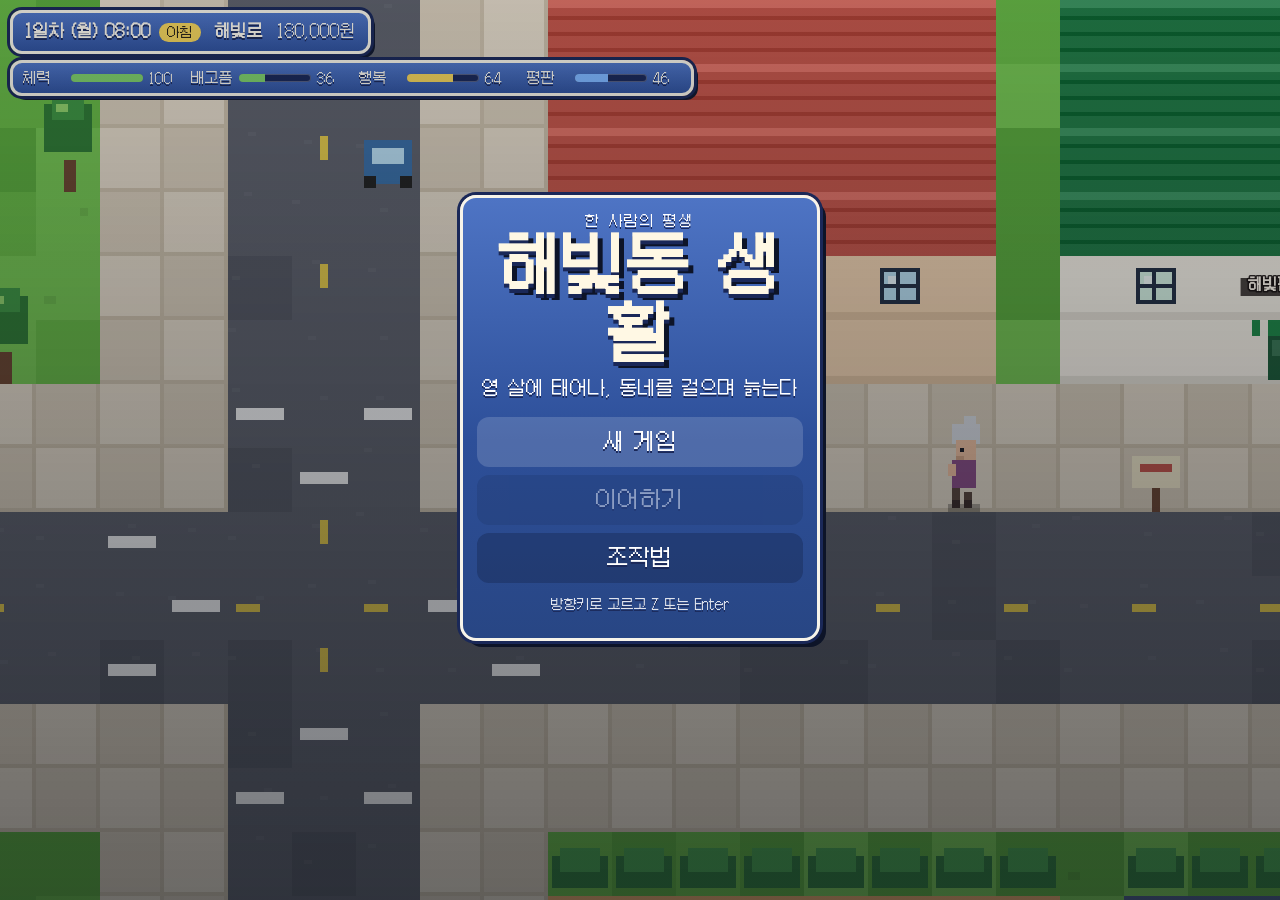
==== commit e0d73e80: "Restore 해빛동 생활 as the GitHub Pages root. The Vite index was replaced by another game. Put the relati" ====
--- a/index.html
+++ b/index.html
@@ -1,6497 +1,37 @@
 <!DOCTYPE html>
-<html lang="ko">
-<head>
-<meta charset="utf-8">
-<meta name="viewport" content="width=device-width,initial-scale=1,maximum-scale=1">
-<title>인생 시뮬레이션 — 한 번뿐인 인생</title>
-<style>
-*{box-sizing:border-box;margin:0;padding:0}
-html,body{height:100%;font-family:-apple-system,"Apple SD Gothic Neo","Malgun Gothic","Noto Sans KR","Noto Sans CJK KR",sans-serif;background:#9bb4c8}
-.hide{display:none!important}
-#app{max-width:480px;margin:0 auto;height:100%;position:relative;background:#b2c7d9;display:flex;flex-direction:column;box-shadow:0 0 30px rgba(0,0,0,.2)}
-/* start */
-#start{flex:1;display:flex;flex-direction:column;justify-content:center;align-items:center;padding:28px;gap:14px;background:linear-gradient(#ffeaa0,#fee500 40%,#ffd400)}
-#start h1{font-size:30px;color:#3c1e1e}
-#start p.sub{color:#5a3e2b;font-size:14px;text-align:center;line-height:1.6}
-.card{background:#fff;border-radius:18px;padding:18px;width:100%;box-shadow:0 6px 20px rgba(0,0,0,.12);display:flex;flex-direction:column;gap:12px}
-.card label{font-size:13px;color:#666}
-.names{display:flex;gap:8px}
-.names input{flex:1;min-width:0;padding:12px;border:1.5px solid #ddd;border-radius:10px;font-size:16px}
-.names input#sur{flex:0 0 70px}
-.seg{display:flex;background:#f1f1f1;border-radius:10px;padding:3px}
-.seg button{flex:1;border:0;background:none;padding:10px;border-radius:8px;font-size:15px;cursor:pointer}
-.seg button.on{background:#fff;box-shadow:0 1px 4px rgba(0,0,0,.15);font-weight:700}
-.btn{border:0;border-radius:12px;padding:14px;font-size:17px;font-weight:700;cursor:pointer}
-.btn.main{background:#3c1e1e;color:#fee500}
-.btn.sub{background:#f1f1f1;color:#333}
-/* game */
-#game{flex:1;display:flex;flex-direction:column;min-height:0}
-header{background:#a9bdce;padding:10px 12px 8px;border-bottom:1px solid rgba(0,0,0,.06)}
-.top{display:flex;align-items:center;justify-content:space-between}
-#hname{font-weight:700;font-size:16px;color:#222}
-#hage{font-size:13px;color:#2d4256;background:rgba(255,255,255,.55);padding:3px 10px;border-radius:12px;font-weight:600}
-#more{border:0;background:none;font-size:22px;cursor:pointer;padding:0 4px}
-#stats{display:flex;flex-wrap:wrap;gap:4px;margin-top:7px}
-.chip{font-size:12px;background:rgba(255,255,255,.7);padding:2px 7px;border-radius:10px;color:#333}
-.chip.low{background:#ffd5d5;color:#b00}
-.chip.money{font-weight:600}
-#menu{position:absolute;right:10px;top:46px;background:#fff;border-radius:12px;box-shadow:0 6px 20px rgba(0,0,0,.2);z-index:5;overflow:hidden}
-#menu button{display:block;width:100%;border:0;background:none;padding:12px 18px;font-size:14px;text-align:left;cursor:pointer}
-#chat{flex:1;overflow-y:auto;padding:12px 10px 16px;display:flex;flex-direction:column;gap:8px;-webkit-overflow-scrolling:touch}
-.row{display:flex;gap:7px;max-width:100%}
-.row.n{align-self:flex-start;max-width:86%}
-.row.me{align-self:flex-end;max-width:78%}
-.ava{flex:0 0 36px;height:36px;border-radius:14px;background:#fff;display:flex;align-items:center;justify-content:center;font-size:19px}
-.who{font-size:12px;color:#4a5866;margin:0 0 3px 2px}
-.bub{padding:9px 12px;border-radius:4px 16px 16px 16px;background:#fff;font-size:15px;line-height:1.5;color:#111;word-break:keep-all;overflow-wrap:anywhere;white-space:pre-wrap}
-.me .bub{background:#fee500;border-radius:16px 4px 16px 16px}
-.npc .bub{background:#eef6ff;border:1px solid #d3e6fb}
-.npc .ava{background:#eef6ff}
-.npc .who{color:#1e5aa8;font-weight:600}
-.typing .bub span{animation:blink 1s infinite;font-size:18px;color:#999;margin:0 1px}
-.typing .bub span:nth-child(2){animation-delay:.2s}.typing .bub span:nth-child(3){animation-delay:.4s}
-@keyframes blink{0%,100%{opacity:.2}50%{opacity:1}}
-.deltas{display:flex;flex-wrap:wrap;gap:4px;margin-top:4px}
-.deltas span{font-size:11px;padding:1px 6px;border-radius:8px;background:rgba(255,255,255,.6)}
-.deltas .up{color:#0a7a3a}.deltas .dn{color:#c0392b}
-.sys{align-self:center;background:rgba(0,0,0,.16);color:#fff;font-size:12.5px;padding:4px 12px;border-radius:12px;margin:4px 0;text-align:center}
-#choices{background:#fff;padding:8px 10px calc(10px + env(safe-area-inset-bottom));display:flex;flex-direction:column;gap:6px;max-height:45%;overflow-y:auto;border-top:1px solid #e3e3e3}
-#choices:empty{display:none}
-#choices button{border:1.5px solid #e6d36a;background:#fffbe0;border-radius:14px;padding:11px 14px;font-size:15px;text-align:left;cursor:pointer;color:#3c1e1e}
-#choices button:active{background:#fee500}
-.sumcard{background:#fff;border-radius:16px;padding:18px;margin:6px 4px;box-shadow:0 4px 14px rgba(0,0,0,.12)}
-.sumcard h3{font-size:19px;margin-bottom:6px;color:#3c1e1e}
-.sumcard .big{font-size:16px;font-weight:700;margin-bottom:8px}
-.sumcard .meta{font-size:14px;line-height:1.7;color:#333;background:#f7f7f7;border-radius:10px;padding:10px 12px}
-.sumcard h4{margin:14px 0 6px;font-size:15px}
-.sumcard ul{list-style:none;font-size:13.5px;line-height:1.65}
-.sumcard li b{display:inline-block;min-width:40px;color:#8a6d00}
-.bar{display:flex;align-items:center;gap:8px;font-size:13px;margin:3px 0}
-.bar span{flex:0 0 70px}.bar i{flex:1;height:8px;background:#eee;border-radius:4px;overflow:hidden}
-.bar b{display:block;height:100%;background:#f4c400}.bar em{flex:0 0 26px;text-align:right;font-style:normal}
-.reborn{margin-top:16px;width:100%;border:0;border-radius:12px;padding:14px;font-size:17px;font-weight:700;background:#3c1e1e;color:#fee500;cursor:pointer}
-</style>
-</head>
-<body>
-<div id="app">
-  <section id="start">
-    <h1>👶 인생 시뮬레이션</h1>
-    <p class="sub">1살부터 마지막 날까지,<br>수많은 갈림길 속에서 단 한 번의 인생을 살아 보세요.</p>
-    <div class="card">
-      <label>이름</label>
-      <div class="names"><input id="sur" placeholder="성" maxlength="2"><input id="given" placeholder="이름 (비우면 랜덤)" maxlength="4"></div>
-      <label>성별</label>
-      <div class="seg"><button data-g="M">👦 남자</button><button data-g="F">👧 여자</button><button data-g="R" class="on">🎲 랜덤</button></div>
-      <button class="btn sub" id="rand">🎲 이름 랜덤 생성</button>
-      <button class="btn main" id="born">태어나기</button>
-      <button class="btn sub hide" id="cont">▶ 이어하기</button>
+<html lang="ko" translate="no" class="notranslate">
+  <head>
+    <meta charset="UTF-8" />
+    <meta name="google" content="notranslate" />
+    <meta name="viewport" content="width=device-width, initial-scale=1, maximum-scale=1, user-scalable=no" />
+    <title>해빛동 생활</title>
+    <link rel="icon" href="data:image/svg+xml,%3Csvg xmlns='http://www.w3.org/2000/svg' viewBox='0 0 16 16'%3E%3Crect fill='%236fbf4a' width='16' height='16'/%3E%3Crect fill='%23c4564a' x='3' y='2' width='10' height='6'/%3E%3Crect fill='%23f0d2b0' x='3' y='8' width='10' height='6'/%3E%3Crect fill='%236e4630' x='6' y='10' width='4' height='4'/%3E%3C/svg%3E" />
+    <script type="module" crossorigin src="./assets/index-nGSZ8Av0.js"></script>
+    <link rel="stylesheet" crossorigin href="./assets/index-DVg7XS1E.css">
+  </head>
+  <body>
+    <div id="app">
+      <canvas id="world" width="480" height="320"></canvas>
+      <header id="hud"></header>
+      <p id="hint" hidden></p>
+      <div id="toasts"></div>
+      <div id="floaters"></div>
+      <section id="dialogue" hidden></section>
+      <nav id="menu" hidden></nav>
+      <div id="overlay" hidden></div>
+      <div id="pad">
+        <div class="dpad">
+          <button type="button" id="btn-up" data-code="ArrowUp" aria-label="위">▲</button>
+          <button type="button" id="btn-left" data-code="ArrowLeft" aria-label="왼쪽">◀</button>
+          <button type="button" id="btn-right" data-code="ArrowRight" aria-label="오른쪽">▶</button>
+          <button type="button" id="btn-down" data-code="ArrowDown" aria-label="아래">▼</button>
+        </div>
+        <div class="ab">
+          <button type="button" id="btn-b" data-code="Escape" aria-label="메뉴">메뉴</button>
+          <button type="button" id="btn-a" data-code="KeyZ" aria-label="확인">확인</button>
+        </div>
+      </div>
+      <div id="fatal" hidden></div>
     </div>
-  </section>
-  <section id="game" class="hide">
-    <header>
-      <div class="top"><span id="hname"></span><span id="hage"></span><button id="more">⋯</button></div>
-      <div id="stats"></div>
-    </header>
-    <div id="menu" class="hide"><button id="newlife">👶 새 인생 시작</button><button id="closemenu">닫기</button></div>
-    <div id="chat"></div>
-    <div id="choices"></div>
-  </section>
-</div>
-<script>
-/* =====================================================================
- *  인생 시뮬레이션 — 1. 공통 유틸 / 이름 / 직업 데이터
- * ===================================================================== */
-const STAT_KEYS = ['건강','행복','지능','관계','외모','체력'];
-const TRAIT_KEYS = ['착함','용기','성실','반항','창의'];
-let RNG = Math.random;
-const rnd = () => RNG();
-const ri = (a, b) => a + Math.floor(rnd() * (b - a + 1));
-const pick = arr => arr[Math.floor(rnd() * arr.length)];
-const clamp = (v, a, b) => Math.max(a, Math.min(b, v));
-function wpick(items, wf) {
-  let tot = 0;
-  const ws = items.map(x => { const w = Math.max(0, +wf(x) || 0); tot += w; return w; });
-  if (tot <= 0) return items[Math.floor(rnd() * items.length)];
-  let r = rnd() * tot;
-  for (let i = 0; i < items.length; i++) { r -= ws[i]; if (r <= 0) return items[i]; }
-  return items[items.length - 1];
-}
-
-// 스탯/성향 값 (성향은 0~100 스케일로 환산)
-function V(s, k) {
-  if (k in s.st) return s.st[k];
-  if (k in s.tr) return clamp(50 + s.tr[k] * 7, 0, 100);
-  if (k === '돈') return s.money;
-  return 0;
-}
-
-/* ---------- 조사(josa) 자동 처리: {이름|가} → 민준이 / 지우가 ---------- */
-const JOSA = {
-  '이':['이','가'],'가':['이','가'],'을':['을','를'],'를':['을','를'],'은':['은','는'],'는':['은','는'],
-  '과':['과','와'],'와':['과','와'],'아':['아','야'],'야':['아','야'],'으로':['으로','로'],'로':['으로','로'],
-  '이라니':['이라니','라니'],
-  '이라는':['이라는','라는'],'라는':['이라는','라는'],'이랑':['이랑','랑'],'랑':['이랑','랑'],
-  '이에요':['이에요','예요'],'예요':['이에요','예요'],'이야':['이야','야'],'이다':['이다','다'],
-  '이나':['이나','나'],'나':['이나','나'],'이었다':['이었다','였다'],'였다':['이었다','였다'],'이지만':['이지만','지만'],'이라고':['이라고','라고'],'라고':['이라고','라고']
-};
-function josa(w, j) {
-  const p = JOSA[j]; if (!p) return w + j;
-  const c = w.charCodeAt(w.length - 1);
-  if (c < 0xAC00 || c > 0xD7A3) return w + p[1];
-  const jong = (c - 0xAC00) % 28;
-  if (jong === 0) return w + p[1];
-  if ((j === '으로' || j === '로') && jong === 8) return w + p[1];
-  return w + p[0];
-}
-
-/* ---------- 이름 / 장소 ---------- */
-const SURN = ['김','이','박','최','정','강','조','윤','장','임','한','오','서','신','권','황','안','송','류','홍','전','고','문','양','손','배','백','허','남','심'];
-const MALE = ['민준','서준','도윤','예준','시우','하준','지호','주원','지훈','건우','우진','현우','선우','준서','유준','도현','정우','승현','태윤','재민','성민','동현','진우','상훈','영호','민재','은호','시후','태민','준혁','한결','지성','윤호','재원','민석','경수','태양','바다','승우','현수'];
-const FEMALE = ['서연','서윤','지우','하은','민서','지민','수아','하린','지아','윤서','채원','예은','소율','다은','수빈','유진','지은','예린','민지','하윤','소연','혜진','은지','나연','가은','서아','지현','유나','아린','세아','보람','다현','수정','미소','하늘','나래','슬기','예지','채은','은비'];
-const CITY = ['서울','부산','대구','인천','광주','대전','울산','수원','전주','춘천','제주','청주','포항','창원','강릉','목포','여수','안동'];
-const COMP = ['한빛전자','대한물산','미래테크','하늘건설','누리소프트','새봄식품','동방금융','푸른제약','케이디모빌리티','온누리유통','별빛엔터','은하화학'];
-const DOGN = ['초코','몽이','두부','콩이','보리','뭉치','해피','코코','밤이','호두'];
-const CATN = ['나비','치즈','까미','레오','루루','모모','냥이','달이'];
-const MIDDLE_UNIV = ['한국대학교','서진대학교','연화대학교'];
-const DATE_JOBS = ['간호사','회사원','디자이너','개발자','초등학교 교사','공무원','요리사','대학원생','은행원','약사','헬스 트레이너','작가'];
-
-function opp(s) { return s.g === 'M' ? 'F' : 'M'; }
-function genName(g) { return pick(g === 'M' ? MALE : FEMALE); }
-function uniqName(s, g) {
-  const used = new Set(Object.values(s.npc || {}));
-  if (s.fam && s.fam.sib) used.add(s.fam.sib.name);
-  (s.kids || []).forEach(k => used.add(k.n));
-  for (let i = 0; i < 30; i++) { const n = genName(g); if (!used.has(n) && n !== s.given) return n; }
-  return genName(g);
-}
-
-/* ---------- 직업 ---------- */
-// inc: 연 소득(만원) 기준, lad: 승진 사다리, corp: 회사명 붙음, vol: 소득 변동성
-const JOBS = {
-  대기업:   { inc:5200, lad:['사원','대리','과장','차장','부장','상무','전무','사장'], corp:1 },
-  중소:     { inc:3200, lad:['사원','대리','과장','차장','부장','이사'], corp:1 },
-  공무원:   { inc:3800, lad:['9급 공무원','8급 공무원','7급 공무원','6급 주무관','5급 사무관','4급 서기관','3급 부이사관'] },
-  의사:     { inc:15000, lad:['전문의','과장 의사','부원장','병원장'] },
-  교사:     { inc:4000, lad:['교사','부장 교사','교감 선생님','교장 선생님'] },
-  기간제:   { inc:2800, lad:['기간제 교사','정교사','부장 교사'] },
-  개발자:   { inc:5500, lad:['주니어 개발자','시니어 개발자','개발 팀장','CTO'] },
-  생산직:   { inc:3800, lad:['생산직 사원','반장','조장','공장장'] },
-  자영업:   { inc:4000, lad:['카페 사장','2호점 사장','프랜차이즈 대표'], vol:0.5 },
-  창업가:   { inc:2000, lad:['스타트업 대표','성장 기업 대표','유니콘 기업 대표'], vol:0.6 },
-  알바:     { inc:1800, lad:['아르바이트생','매니저','점장'] },
-  연예인:   { inc:3000, lad:['무명 배우','조연 배우','주연 배우','톱스타'], vol:0.8 },
-  유튜버:   { inc:2500, lad:['유튜버','인기 유튜버','100만 유튜버'], vol:0.7 },
-  프로게이머:{ inc:4000, lad:['프로게이머','주전 프로게이머','월드 챔피언','게임단 감독'], vol:0.5 },
-  운동선수: { inc:4000, lad:['실업팀 선수','국가대표 선수','감독'], vol:0.4 },
-  예술가:   { inc:2000, lad:['무명 작가','작가','인기 작가','거장'], vol:0.8 },
-  과학자:   { inc:5000, lad:['연구원','선임 연구원','책임 연구원','연구소장'] },
-};
-function jobName(s) {
-  if (!s.job) return s.lastJob || '무직';
-  const J = JOBS[s.job.k]; const t = J.lad[Math.min(s.job.lv, J.lad.length - 1)];
-  return J.corp ? `${s.job.comp} ${t}` : t;
-}
-const EDU_LABEL = { 의대:'의대 졸업', 명문:'명문대 졸업', 지방:'대학교 졸업', 전문:'전문대 졸업', 체대:'체대 졸업', 예대:'예대 졸업', 고졸:'고등학교 졸업' };
-
-/* ---------- 이벤트 작성 헬퍼 ---------- */
-const hi = (k, b = 0) => s => Math.max(0.05, b + V(s, k) / 50);      // 스탯 높을수록 잘 나옴
-const lo = (k, b = 0) => s => Math.max(0.05, b + (100 - V(s, k)) / 50); // 스탯 낮을수록 잘 나옴
-const F = f => s => !!s.flags[f];
-const NF = f => s => !s.flags[f];
-const AND = (...fs) => s => fs.every(f => f(s));
-const OR = (...fs) => s => fs.some(f => f(s));
-const ST = (k, n) => s => V(s, k) >= n;
-const STL = (k, n) => s => V(s, k) < n;
-const HASJOB = s => !!s.job;
-const HASSIB = s => !!(s.fam && s.fam.sib);
-const KIDS = s => s.kids.length > 0;
-const KA = s => s.kids.length ? s.age - s.kids[0].b : -99;           // 첫째 나이
-const KAin = (a, b) => s => KA(s) >= a && KA(s) <= b;
-const SINGLE = s => !s.flags.연애 && !s.flags.기혼;
-const UNI = F('대학생');
-const fert = s => s.age < 35 ? 0.8 : s.age < 40 ? 0.5 : 0.2;
-
-/* ---------- 이벤트 작성 DSL (데이터 파일에서 사용) ----------
- *  S(id, [최소,최대], '상황', [ [선택지, 결과, 효과, 조건?, 기록?], ... ], 옵션)
- *     결과: 'A || B || C' 처럼 쓰면 셋 중 랜덤 / 배열이면 [[텍스트, 효과, 가중치, 기록], ...] 가중 랜덤
- *     기본 옵션: rep:true, cd:4 (생활 이벤트는 여러 번 나올 수 있음)
- *  T(id, [최소,최대], '말하는 사람', '첫 대사/상황', [ [선택지, 대답, 효과, 다음노드?, 조건?, 기록?], ... ], 옵션)
- *     다음노드 = { t:'추가 대사(선택)', c:[ 같은 형식의 선택지들 ] }  → 대화가 2~4턴 이어진다
- *     “ 로 시작하는 문장은 말하는 사람의 말풍선으로 표시된다.
- */
-function _cvOut(o) { return [o[0], o[1] || '', o[2] == null ? 1 : o[2], o[3], o[4] ? _cvNode(o[4]) : undefined]; }
-function _cvNode(n) { return { t: n.t, who: n.who, ico: n.ico, c: n.c.map(_cvTalk) }; }
-function _cvTalk(ch) {
-  const [l, txt, fx, nx, cond, note] = ch;
-  const outs = Array.isArray(txt) ? txt.map(_cvOut) : [[txt, fx || '', 1, note, nx ? _cvNode(nx) : undefined]];
-  return [l, outs, cond];
-}
-function _cvSimple(ch) {
-  const [l, txt, fx, cond, note] = ch;
-  const outs = Array.isArray(txt) ? txt.map(_cvOut) : [[txt, fx || '', 1, note]];
-  return [l, outs, cond];
-}
-function S(id, a, t, cs, o = {}) { E(Object.assign({ id, a, t, rep: true, cd: 4, c: cs.map(_cvSimple) }, o)); }
-function T(id, a, who, t, cs, o = {}) { E(Object.assign({ id, a, who, t, c: cs.map(_cvTalk) }, o)); }
-const SPECIAL_EXT = {};   // 데이터 파일에서 추가하는 특수 효과 ($이름)
-/*  D(id, [최소,최대], '말하는 사람', 'NPC키(호감도)', '첫 상황', [턴...], 옵션)
- *     턴 = { q:'NPC 대사(선택)', o:[ [선택지, 대답, 효과, 조건?, 'end'?] ] }  → 턴이 차례로 이어지는 4~8회 대화
- *     대답이 함수면 상태(호감도 등)에 따라 달라진다.  효과의 ♥+3 은 이 NPC 호감도, @키 는 '기억' 저장.
- */
-function D(id, a, who, k, open, turns, o = {}) {
-  const fxk = fx => (fx || '').replace(/♥([+-])/g, '♥' + k + '$1');
-  let next = null;
-  for (let i = turns.length - 1; i >= 0; i--) {
-    const tu = turns[i], nx = next;
-    const opts = tu.o.map(op => {
-      const [l, r, fx, cond, end] = op;
-      const n2 = end === 'end' ? undefined : (end && typeof end === 'object' ? end : nx);
-      if (Array.isArray(r) && Array.isArray(r[0])) return [l, r.map(x => [x[0], fxk(x[1]), x[2], x[3], x[4] === 'end' ? undefined : (x[4] || n2)]), '', undefined, cond];
-      return [l, r, fxk(fx), n2 || undefined, cond];
-    });
-    next = i === 0 ? opts : { t: tu.q, c: opts };
-  }
-  T(id, a, who, open, next, Object.assign({ man: true, k, ico: ICO[k] || '🙂' }, o));
-}
-// 호감도에 따라 다른 대사: A('엄마', 높을 때, 보통, 낮을 때)
-const A = (k, h, m, l) => s => { const v = affOf(s, k); return v >= 70 ? h : v >= 40 ? (m == null ? h : m) : (l == null ? (m == null ? h : m) : l); };
-const AFF = (k, n) => s => affOf(s, k) >= n;
-const AFFL = (k, n) => s => affOf(s, k) < n;
-const MEM = k => s => s.mem[k] != null;
-const ICO = { 형제:'🧑', 단짝:'🧒', 절친:'🧑‍🤝‍🧑', 첫사랑:'💗', 라이벌:'😤', 은사:'🧑‍🏫', 배우자:'💑', 애인:'💕', 자녀:'🧒', 손주:'👶', 이웃:'🏠', 동료:'💼', 사수:'👔', 동기:'🎓', 선배:'🎓', 엄마:'👩', 아빠:'👨', 할머니:'👵', 할아버지:'👴', 선생님:'🧑‍🏫', 친구:'🧒', 연인:'💕', 상사:'👔', 아이:'🧒', 노인:'🧓', 군인:'🪖', 의사:'🧑‍⚕️' };
-
-/* =====================================================================
- *  2. 이벤트 데이터 — 여기에 이벤트를 계속 추가하면 됩니다.
- *
- *  E({ id, a:[최소나이,최대나이], t:'상황', c:[ [선택지, [결과...], 조건?], ... ], ...옵션 })
- *   결과 = ['결과 텍스트', '효과', 가중치(숫자|함수, 생략=1), '인생 기록(선택)']
- *   효과 문법(공백 구분):
- *     건강+3 행복-2 지능 관계 외모 체력 (스탯 0~100) / 착함 용기 성실 반항 창의 (숨은 성향)
- *     돈+500 (만원) / #플래그  #키=값  !#플래그(해제) / >이벤트id:N (N년 뒤 연결 이벤트)
- *     $특수:인자 (date, marry, child, job:대기업, edu:명문, die:원인 ... 엔진의 SPECIAL 참고)
- *   옵션: force(조건 맞으면 최우선) chain(연결로만 등장) rep(반복) cd(반복 쿨다운 년)
- *         w(등장 가중치) if(조건 함수) g('M'|'F') mil(군 복무 중 등장) setup(등장 시 실행)
- *   텍스트 치환: {이름} {친구} {단짝} {짝사랑} {상대} {애인} {배우자} {자녀} {형제} {형제이름}
- *              {선생님} {상사} {동료} {회사} {도시} {대학} {직업} {나이} {나호칭} {노인호칭} ...
- *              {이름|가} 처럼 쓰면 받침에 맞춰 이/가, 을/를, 은/는, 와/과 등이 자동으로 붙습니다.
- * ===================================================================== */
-const EVENTS = [];
-// 기존 데이터는 '세는 나이(1살=태어난 해)' 기준으로 작성됨 → 만 나이로 1 내린다. 새 파일은 MAN=true 로 만 나이 그대로 사용.
-let MAN = false;
-function E(o) {
-  if (!o.man && !MAN) o.a = [Math.max(0, o.a[0] - 1), Math.max(0, o.a[1] - 1)];
-  EVENTS.push(o);
-}
-
-/* ======================= 영아기 (1~2살) ======================= */
-E({ id:'b_doljabi', a:[1,1], man:true, force:true,
-  t:'오늘은 {이름}의 돌잔치! 상 위에 실, 돈, 연필, 마이크, 판사봉이 놓여 있다. 온 가족이 숨을 죽이고 지켜본다.',
-  c:[
-    ['실을 잡는다', [['“오래오래 건강하게 살겠구나!” 할머니가 손뼉을 치며 기뻐하신다.', '건강+6 행복+2 #돌잡이=실', 1, '돌잡이에서 실을 잡았다']]],
-    ['돈을 잡는다', [['“우리 집 부자 되겠네!” 아빠가 지폐를 흔들며 웃는다.', '돈+10 행복+2 #돌잡이=돈', 1, '돌잡이에서 돈을 잡았다']]],
-    ['연필을 잡는다', [['“공부 잘하겠다!” 엄마 눈이 반짝인다. 벌써 학습지 생각을 하시는 것 같다.', '지능+4 성실+1 #돌잡이=연필', 1, '돌잡이에서 연필을 잡았다']]],
-    ['마이크를 잡는다', [['마이크를 입에 넣고 옹알거리자 모두 빵 터졌다. “연예인 하겠네!”', '관계+3 외모+2 #돌잡이=마이크', 1, '돌잡이에서 마이크를 잡았다']]],
-    ['판사봉을 잡는다', [['판사봉으로 상을 탕탕 내리쳤다. “정의로운 사람이 되겠어.”', '용기+1 착함+1 지능+2 #돌잡이=판사봉', 1, '돌잡이에서 판사봉을 잡았다']]],
-  ]});
-E({ id:'b_crawl', a:[1,1], t:'거실 바닥에 장난감이 흩어져 있다. 엉금엉금 기어가서 집은 것은…',
-  c:[
-    ['공', [['데굴데굴 굴러가는 공을 쫓아 온 거실을 기어다녔다. 다리에 힘이 붙는 것 같다.', '체력+3 행복+2 #공놀이']]],
-    ['인형', [['곰 인형을 꼭 끌어안고 볼을 비볐다. 엄마가 흐뭇하게 사진을 찍는다.', '행복+3 착함+1']]],
-    ['아빠 휴대폰', [['화면을 마구 누르다가 아빠 회사 단톡방에 이모티콘을 보냈다. 아빠의 비명이 들린다.', '지능+1 반항+1 행복+1'], ['휴대폰을 입에 넣고 침 범벅으로 만들었다. 혼날 줄 알았는데 아빠가 웃는다.', '행복+2']]],
-    ['그림책', [['책장을 넘기며 알록달록한 그림을 한참 바라봤다.', '지능+3 창의+1']]],
-  ]});
-E({ id:'b_food', a:[1,1], t:'엄마가 숟가락에 당근 이유식을 떠서 “아~” 하고 내민다. 낯선 냄새가 난다.',
-  c:[
-    ['먹는다', [['오물오물… 생각보다 달다! 한 그릇을 싹 비웠다.', '건강+3 체력+1 성실+1'], ['한 입 먹고 표정이 일그러졌지만 꾹 삼켰다.', '건강+2 용기+1']]],
-    ['뱉는다', [['푸우— 이유식이 엄마 얼굴에 튀었다. 엄마는 한숨을 쉬며 다시 숟가락을 든다.', '건강-1 반항+1 행복+1']]],
-    ['운다', [['으앙! 울음을 터뜨리자 엄마가 결국 분유를 타 주었다. 우는 게 통한다는 걸 배웠다.', '행복+1 반항+1 건강-1'], ['아무리 울어도 엄마는 꿈쩍하지 않았다. 결국 지쳐서 받아먹었다.', '건강+1 성실+1']]],
-  ]});
-E({ id:'b_walk', a:[1,1], t:'소파를 붙잡고 겨우 일어섰다. 저 앞에서 아빠가 두 팔을 벌리고 기다리고 있다.',
-  c:[
-    ['한 발 내딛는다', [['한 발, 두 발… 세 발째에 아빠 품에 골인! 집안이 환호성으로 가득 찼다.', '체력+3 용기+2 행복+2', hi('체력', 0.5), '첫걸음마를 뗐다'], ['한 발 내딛자마자 쿵 엉덩방아. 그래도 울지 않고 다시 일어섰다.', '체력+2 용기+1 성실+1']]],
-    ['주저앉는다', [['털썩 주저앉아 아빠를 빤히 쳐다봤다. 걷는 건 다음에 하기로 했다.', '행복+1']]],
-    ['기어서 간다', [['역시 기는 게 빠르다. 쏜살같이 기어가 아빠 품에 안겼다.', '체력+1 창의+1']]],
-  ]});
-E({ id:'b_word', a:[1,2], t:'요즘 입을 오물거리며 뭔가 말을 하려 한다. 가족들이 귀를 쫑긋 세운다. 첫 마디는…',
-  c:[
-    ['“엄마”', [['엄마가 눈물을 글썽이며 꼭 안아 주었다.', '행복+3 관계+2', 1, '첫 마디는 “엄마”였다']]],
-    ['“아빠”', [['아빠가 감격해서 온 친척에게 자랑 전화를 돌렸다.', '행복+3 관계+2', 1, '첫 마디는 “아빠”였다']]],
-    ['“맘마”', [['역시 먹는 게 최고다. 엄마가 웃으며 간식을 꺼냈다.', '건강+1 행복+2', 1, '첫 마디는 “맘마”였다']]],
-    ['“싫어”', [['첫 마디가 “싫어”라니. 가족 모두 앞날이 살짝 걱정된다.', '반항+2 용기+1', 1, '첫 마디는 “싫어”였다']]],
-  ]});
-E({ id:'b_night', a:[1,2], t:'새벽 3시, 눈이 번쩍 떠졌다. 배도 고프고, 어둡고, 무섭다.',
-  c:[
-    ['크게 운다', [['엄마가 비몽사몽 달려와 안아 주었다. 엄마 눈 밑이 퀭하다.', '행복+2 관계+1'], ['아빠가 왔다. 서툰 자장가가 이상하게 웃겨서 울음이 멈췄다.', '행복+2']]],
-    ['손가락을 빤다', [['손가락을 쪽쪽 빨다 다시 잠들었다. 혼자서도 잘 견딘다.', '성실+1 용기+1']]],
-    ['옹알이를 한다', [['천장을 보며 혼자 옹알옹알 떠들다 잠들었다.', '창의+2']]],
-  ]});
-E({ id:'b_bath', a:[2,2], t:'목욕 시간이다. 욕조에 노란 오리 장난감이 둥둥 떠 있다.',
-  c:[
-    ['물장구를 친다', [['화장실이 물바다가 됐다. 엄마는 반쯤 포기한 얼굴이다.', '체력+2 행복+3 반항+1']]],
-    ['오리와 논다', [['오리를 물속에 넣었다 뺐다 하며 한참 놀았다. 뭔가 원리를 깨달은 표정이다.', '지능+2 창의+1 행복+1']]],
-    ['울며 버틴다', [['머리 감기 싫어서 온몸으로 저항했다. 결국 반만 씻었다.', '반항+1 건강-1']]],
-  ]});
-E({ id:'b_stranger', a:[2,2], t:'명절, 처음 보는 친척 어른이 “아이고 예쁘다~” 하며 두 팔을 벌린다.',
-  c:[
-    ['안긴다', [['방긋 웃으며 안기자 용돈 봉투가 손에 쥐어졌다. 사교성 만렙이다.', '관계+3 돈+5 행복+1']]],
-    ['운다', [['자지러지게 울었다. 친척 어른이 머쓱하게 웃는다.', '관계-1 행복-1']]],
-    ['엄마 뒤에 숨는다', [['엄마 다리 뒤에 숨어 빼꼼 쳐다봤다. 다들 귀엽다며 웃었다.', '관계+1 외모+1']]],
-  ]});
-E({ id:'b_tv', a:[2,2], t:'TV에서 신나는 동요가 흘러나온다.',
-  c:[
-    ['춤춘다', [['엉덩이를 씰룩씰룩. 영상이 가족 단톡방에서 대박이 났다.', '체력+1 관계+2 행복+2']]],
-    ['화면을 만진다', [['TV 화면에 손자국이 가득. 화면 속 친구를 잡으려다 실패했다.', '지능+1 반항+1']]],
-    ['블록을 쌓는다', [['TV는 관심 없다. 블록으로 높은 탑을 쌓았다.', '지능+2 창의+2 성실+1']]],
-  ]});
-E({ id:'b_sibling_new', a:[2,4], w:0.7, if: s => !HASSIB(s),
-  t:'엄마 배가 점점 불러 오더니, 어느 날 집에 쪼글쪼글한 아기가 왔다. {이름}의 동생이란다.',
-  c:[
-    ['쓰다듬는다', [['조심조심 동생 {형제이름|의} 볼을 쓰다듬었다. 작은 손이 내 손가락을 꼭 잡았다.', '$sib 착함+2 행복+2', 1, '동생이 태어났다']]],
-    ['질투한다', [['엄마 아빠가 동생만 본다. 서러워서 일부러 컵을 엎었다.', '$sib 반항+2 행복-2', 1, '동생이 태어났다']]],
-    ['장난감을 양보한다', [['아끼던 딸랑이를 동생 {형제이름} 옆에 놓아주었다.', '$sib 착함+3 관계+1', 1, '동생이 태어났다']]],
-  ]});
-E({ id:'b_fever', a:[1,2], t:'밤새 열이 펄펄 끓는다. 엄마가 해열제 시럽을 들고 왔다.',
-  c:[
-    ['받아먹는다', [['쓴맛을 참고 꿀꺽. 다음 날 아침 열이 내렸다.', '건강+2 성실+1']]],
-    ['뱉는다', [['약을 뱉어 버렸다. 결국 응급실에 가서 주사를 맞았다.', '건강-3 반항+1'], ['뱉었지만 다행히 열은 저절로 내렸다.', '건강-1']]],
-    ['엄마 품에 안긴다', [['엄마 품에서 밤새 끙끙 앓았다. 엄마의 따뜻한 손이 기억에 남았다.', '건강+1 행복+2 관계+1']]],
-  ]});
-E({ id:'b_park', a:[2,2], t:'놀이터 모래밭. 옆에 다른 아기가 빨간 삽을 들고 있다.',
-  c:[
-    ['삽을 뺏는다', [['삽을 확 뺏었다. 그 아기가 울자 엄마가 대신 사과했다.', '반항+2 용기+1 관계-2'], ['뺏으려다 오히려 삽으로 머리를 맞았다. 세상은 냉정하다.', '건강-1 행복-2']]],
-    ['모래성을 쌓는다', [['손으로 모래를 토닥토닥. 그럴듯한 성이 완성됐다.', '창의+2 성실+1']]],
-    ['모래를 먹어 본다', [['맛은… 없다. 엄마가 기겁하며 입을 닦아 줬다.', '건강-1 지능+1']]],
-    ['같이 놀자고 손짓한다', [['삽을 같이 쓰며 깔깔 웃었다. 생애 첫 친구가 생겼다.', '관계+3 착함+1']]],
-  ]});
-E({ id:'b_stairs', a:[2,2], t:'현관 앞 계단. 위층에서 강아지 짖는 소리가 들린다.',
-  c:[
-    ['기어 올라간다', [['낑낑대며 끝까지 올라갔다! 강아지와 눈이 마주쳤다.', '체력+2 용기+2', hi('체력')], ['세 칸쯤 오르다 미끄러져 무릎이 까졌다.', '건강-2 용기+1']]],
-    ['엄마 손을 잡는다', [['엄마 손을 잡고 한 칸 한 칸. 안전제일.', '성실+1 건강+1']]],
-    ['강아지 흉내를 낸다', [['“멍멍!” 위층 강아지가 더 크게 짖었다.', '창의+1 행복+2']]],
-  ]});
-
-/* ======================= 유아기 (3~4살) ======================= */
-E({ id:'t_daycare', a:[3,3], force:true, t:'어린이집 첫날. 낯선 교실, 낯선 아이들. 엄마가 손을 놓으려 한다.',
-  c:[
-    ['엄마 다리를 붙잡고 운다', [['한 시간을 울다 선생님 품에서 잠들었다.', '행복-2 관계-1'], ['울다가 옆 친구가 준 과자에 울음을 뚝 그쳤다.', '관계+2']]],
-    ['씩씩하게 들어간다', [['“다녀오겠습니다!” 선생님이 칭찬 스티커를 붙여 주었다.', '용기+2 관계+2 행복+1']]],
-    ['선생님 뒤에 숨는다', [['선생님 뒤에 숨어 하루 종일 아이들을 구경만 했다.', '관계-1 지능+1']]],
-  ]});
-E({ id:'t_toy_fight', a:[3,4], t:'{친구|가} 내가 갖고 놀던 자동차 장난감을 휙 가져갔다.',
-  c:[
-    ['다시 뺏는다', [['힘으로 다시 뺏어 왔다. {친구|는} 울고, 나는 생각하는 의자에 앉았다.', '반항+2 용기+1 관계-2'], ['줄다리기 끝에 장난감 바퀴가 빠졌다. 둘 다 엉엉 울었다.', '행복-2 관계-1']]],
-    ['운다', [['서럽게 울었다. 선생님이 달래 주며 장난감을 돌려받아 주었다.', '행복-1']]],
-    ['선생님께 이른다', [['“선생님! {친구|가} 뺏었어요!” 정의는 실현됐지만 {친구|와}는 서먹해졌다.', '성실+1 관계-1']]],
-    ['같이 놀자고 한다', [['“같이 놀자!” 둘이서 자동차 경주를 했다.', '착함+2 관계+3 행복+1']]],
-  ]});
-E({ id:'t_veggie', a:[3,4], t:'점심 반찬에 초록색 브로콜리가 나왔다. 딱 봐도 맛없게 생겼다.',
-  c:[
-    ['눈 딱 감고 먹는다', [['…의외로 고소하다? 편식 안 하는 어린이로 칭찬받았다.', '건강+3 성실+1']]],
-    ['몰래 숨긴다', [['식판 밑에 숨겼는데 들키지 않았다. 완전 범죄!', '창의+1 반항+1 건강-1'], ['숨겼다가 선생님께 딱 걸렸다. 두 개를 더 먹었다.', '건강+2 행복-2']]],
-    ['친구 식판에 넘긴다', [['{친구|에게} 슬쩍 넘겼다. 알고 보니 {친구|는} 브로콜리를 좋아했다. 윈윈!', '관계+2 창의+1']]],
-  ]});
-E({ id:'t_why', a:[4,4], t:'요즘 세상 모든 게 궁금하다. 하늘은 왜 파래? 개미는 왜 줄 서서 가?',
-  c:[
-    ['하루 종일 “왜?”를 묻는다', [['부모님이 그림 백과사전을 사 주셨다. 그림만 봐도 재밌다.', '지능+3 창의+1', hi('지능', 0.5)], ['“그만 좀 물어봐!” 아빠가 결국 폭발했다.', '지능+1 행복-1']]],
-    ['직접 관찰한다', [['마당에 쪼그려 앉아 개미를 한 시간 동안 지켜봤다.', '지능+2 성실+2']]],
-    ['내 마음대로 상상한다', [['“하늘이 파란 건 고래가 페인트칠해서야.” 나만의 우주를 만들었다.', '창의+3']]],
-  ]});
-E({ id:'t_wall', a:[3,4], t:'새로 산 크레파스. 하얀 거실 벽지가 거대한 도화지처럼 보인다.',
-  c:[
-    ['벽에 그린다', [['거실 벽에 걸작이 탄생했다. 엄마는 절규했지만 아빠는 몰래 사진을 찍었다.', '창의+3 반항+2 행복+1']]],
-    ['스케치북에 그린다', [['가족 얼굴을 그렸다. 그림은 냉장고 문에 붙었다.', '창의+2 성실+1 관계+1']]],
-    ['{형제} 얼굴에 그린다', [['{형제이름|의} 얼굴에 수염을 그렸다. 둘 다 혼났지만 깔깔 웃었다.', '반항+1 행복+2 관계+1']], HASSIB],
-  ]});
-E({ id:'t_lost', a:[4,4], t:'대형마트에서 장난감 구경을 하다 고개를 드니 엄마가 없다!',
-  c:[
-    ['울면서 엄마를 찾는다', [['울음소리를 듣고 엄마가 뛰어왔다. 꼭 안긴 채 한참 울었다.', '행복-1 관계+1'], ['울며 헤매다 더 멀리 가 버렸다. 결국 미아 방송이 나왔다.', '행복-3 용기+1']]],
-    ['직원에게 도움을 청한다', [['“엄마를 잃어버렸어요.” 침착하게 말했다. 직원 누나가 엄마를 찾아 주었다.', '용기+2 지능+2']]],
-    ['장난감 코너에서 기다린다', [['어차피 엄마는 여기로 올 거다. 아니나 다를까, 10분 뒤 엄마가 나타났다.', '지능+2 창의+1']]],
-  ]});
-E({ id:'t_dog', a:[3,4], t:'공원 산책 중, 커다란 골든 리트리버가 꼬리를 흔들며 다가온다.',
-  c:[
-    ['쓰다듬는다', [['폭신폭신! 강아지가 얼굴을 핥았다. 강아지가 좋아졌다.', '행복+3 용기+1 #강아지좋아'], ['쓰다듬다 강아지가 덮쳐서 넘어졌다. 놀랐지만 다치진 않았다.', '용기+1 행복-1']]],
-    ['도망간다', [['비명을 지르며 도망쳤다. 그 뒤로 큰 개만 보면 무섭다.', '용기-2 #개무서움']]],
-    ['멍멍 따라 짖는다', [['강아지가 고개를 갸웃했다. 주인 아저씨가 웃음을 터뜨렸다.', '창의+1 관계+1 행복+1']]],
-  ]});
-E({ id:'t_potty', a:[3,3], t:'기저귀를 뗄 시간이다. 화장실에 귀여운 아기 변기가 생겼다.',
-  c:[
-    ['변기에 앉아 본다', [['성공! 박수를 받으며 스티커를 받았다.', '성실+2 행복+2'], ['앉아 있다가 그냥 일어났는데, 그 직후 바지에 실수했다.', '행복-1']]],
-    ['거부한다', [['기저귀가 편하다고! 한 달은 더 버텼다.', '반항+2']]],
-    ['인형을 먼저 앉힌다', [['인형을 먼저 변기에 앉혀 시범을 보였다. 그리고 자신 있게 성공했다.', '창의+2 성실+1']]],
-  ]});
-E({ id:'t_hide', a:[4,4], t:'사촌 {친구|와} 숨바꼭질 중이다. 어디에 숨을까?',
-  c:[
-    ['장롱 속', [['너무 잘 숨어서 아무도 못 찾았다. 그러다 잠들어서 온 가족이 난리가 났다.', '창의+2 행복+1 관계-1'], ['장롱 문이 안 열려 갇혔다! 울어서 겨우 구출됐다.', '용기-1 행복-2']]],
-    ['커튼 뒤', [['발이 다 보였다. 1초 만에 잡혔다.', '행복+1']]],
-    ['내가 술래를 한다', [['열까지 세고 집 안을 샅샅이 뒤져 모두 찾아냈다.', '지능+2 성실+1 관계+1']]],
-  ]});
-E({ id:'t_hangul', a:[4,4], t:'엄마가 한글 학습지를 내밀었다. “가, 나, 다… 따라 해 볼까?”',
-  c:[
-    ['열심히 따라 쓴다', [['삐뚤빼뚤하지만 처음으로 내 이름을 썼다!', '지능+4 성실+2', hi('성실', 1), '처음으로 이름을 썼다'], ['열심히 했지만 아직 손에 힘이 없다. 그래도 칭찬받았다.', '지능+2 성실+1']]],
-    ['놀고 싶다고 떼쓴다', [['학습지를 구겨 버렸다.', '반항+2 지능-1 행복+1']]],
-    ['그림만 그린다', [['글자 옆 칸에 사과와 나비를 그렸다.', '창의+2 지능+1']]],
-  ]});
-
-/* ======================= 유치원 (5~7살) ======================= */
-E({ id:'k_enter', a:[5,5], force:true, t:'오늘부터 {도시} 해바라기 유치원 새싹반! 선생님이 한 명씩 자기소개를 시킨다.',
-  c:[
-    ['크게 소개한다', [['“안녕하세요! 저는 {이름}입니다!” 박수가 쏟아졌다.', '용기+2 관계+3']]],
-    ['작은 목소리로 소개한다', [['모기만 한 목소리였지만, 끝까지 해냈다.', '성실+1 관계+1']]],
-    ['장기자랑을 한다', [['갑자기 상어 가족 춤을 췄다. 반 전체가 따라 췄다. 순식간에 인기 스타.', '관계+4 외모+1 창의+1']]],
-  ]});
-E({ id:'k_bestfriend', a:[5,6], if: NF('단짝'), setup: s => { s.npc.단짝 = uniqName(s, s.g); },
-  t:'블록 놀이를 하는데 {단짝|이라는} 아이가 다가와 “이거 같이 만들래?” 하고 물었다.',
-  c:[
-    ['같이 만든다', [['둘이서 엄청 높은 성을 만들었다. 그날부터 {단짝|은} 제일 친한 친구가 되었다.', '관계+4 행복+3 #단짝 >e_bf_move:4', 1, '{단짝|과} 단짝 친구가 되었다']]],
-    ['혼자 하겠다고 한다', [['“싫어, 혼자 할 거야.” {단짝|은} 시무룩해져 돌아갔다.', '관계-2 성실+1']]],
-    ['간식을 나눠 준다', [['가방 속 젤리를 반으로 나눠 줬다. {단짝|은} 환하게 웃었다. 오랜 우정의 시작이었다.', '착함+2 관계+4 #단짝 >e_bf_move:4', 1, '{단짝|과} 단짝 친구가 되었다']]],
-  ]});
-E({ id:'k_play', a:[5,7], rep:true, cd:2, t:'자유놀이 시간. 친구들이 소꿉놀이 역할을 정하고 있다.',
-  c:[
-    ['의사 역할', [['친구들 배에 장난감 청진기를 대고 진지하게 진찰했다.', '지능+2 착함+1 #의사놀이']]],
-    ['공룡 역할', [['크앙! 교실을 쿵쾅쿵쾅 뛰어다녔다.', '체력+2 행복+2 반항+1']]],
-    ['엄마 아빠 역할', [['친구들 밥을 챙겨 주는 역할을 맡았다. 다정하다는 소리를 들었다.', '착함+2 관계+2']]],
-    ['구경한다', [['구석에서 친구들 노는 걸 보며 혼자 이야기를 지어냈다.', '창의+2']]],
-  ]});
-E({ id:'k_santa', a:[6,6], t:'크리스마스이브. 산타 할아버지가 진짜 있는지 너무 궁금하다.',
-  c:[
-    ['믿고 일찍 잔다', [['아침에 머리맡에 선물이 있었다! 산타는 진짜다!', '행복+4'], ['선물이 양말 한 켤레였다. 산타 할아버지 요즘 형편이 어려우신가 보다.', '행복+1']]],
-    ['밤새 지켜본다', [['새벽 2시, 아빠가 선물을 놓고 가는 걸 목격했다. 엄청난 비밀을 알아 버렸다.', '지능+2 행복-1 #산타의비밀'], ['기다리다 잠들어 버렸다. 아침에 선물은 있었다.', '행복+2']]],
-    ['산타에게 편지를 쓴다', [['“산타 할아버지, 장난감 말고 강아지 주세요.” 부모님이 편지를 보고 한참 웃으셨다.', '창의+2 행복+2']]],
-  ]});
-E({ id:'k_talent', a:[6,7], t:'유치원 학예회 날! 부모님이 객석에서 휴대폰을 들고 계신다.',
-  c:[
-    ['맨 앞에서 춤춘다', [['완벽한 무대! 앙코르까지 받았다.', '관계+3 외모+2 용기+2 #무대체질', hi('용기', 0.5), '학예회에서 주인공처럼 빛났다'], ['너무 신나서 춤추다 넘어졌다. 그래도 끝까지 췄다.', '용기+2 행복+1']]],
-    ['노래를 부른다', [['떨리는 목소리로 노래를 불렀다. 객석에서 엄마가 우는 게 보였다.', '관계+2 행복+2']]],
-    ['뒤에서 나무 역할', [['나무 역할로 20분간 두 팔을 들고 서 있었다. 묵묵함의 극치.', '성실+3 체력+1']]],
-  ]});
-E({ id:'k_hakwon', a:[6,7], t:'엄마가 학원 전단지 세 장을 내밀었다. “{이름|아}, 뭐 배워 볼래?”',
-  c:[
-    ['태권도', [['흰 띠를 매고 “태권!” 기합 소리가 우렁차다.', '체력+4 용기+2 #태권도']]],
-    ['피아노', [['바이엘 1권 시작. 손가락이 꼬인다.', '창의+2 성실+2 #피아노']]],
-    ['미술', [['미술학원 물감 냄새가 좋다.', '창의+4 #미술']]],
-    ['다 싫다', [['“다 싫어!” 그 대신 하루 종일 놀이터에서 놀았다.', '행복+2 체력+2 반항+1']]],
-  ]});
-E({ id:'k_crush', a:[6,7], setup: s => { if (!s.npc.짝사랑) s.npc.짝사랑 = uniqName(s, opp(s)); },
-  t:'옆자리 {짝사랑|이} 자꾸 신경 쓰인다. 오늘 {짝사랑|가} 색종이로 접은 하트를 줬다.',
-  c:[
-    ['나도 선물을 준다', [['아끼던 반짝이 스티커를 줬다. {짝사랑|가} 수줍게 웃었다.', '관계+2 행복+3 #첫사랑']]],
-    ['부끄러워 도망간다', [['얼굴이 빨개져서 화장실로 도망쳤다.', '행복+1 용기-1']]],
-    ['“우리 결혼하자!”', [['“그래!” 유치원 놀이터에서 결혼식이 열렸다. 선생님이 주례를 봤다.', '용기+3 행복+3 #첫사랑', 1, '유치원에서 {짝사랑|와} 결혼(?)했다'], ['“싫어.” 생애 첫 실연의 아픔…', '용기+2 행복-3']]],
-  ]});
-E({ id:'k_lie', a:[5,7], t:'거실에서 공놀이를 하다 엄마가 아끼는 꽃병을 깨뜨렸다. 현관문 여는 소리가 들린다.',
-  c:[
-    ['솔직하게 말한다', [['“제가 깼어요… 죄송해요.” 엄마는 다친 데 없냐며 오히려 안아 주었다.', '착함+3 성실+2 관계+1']]],
-    ['{형제} 탓을 한다', [['{형제이름|이} 대신 혼났다. 마음 한구석이 찜찜하다.', '반항+2 착함-3'], ['거짓말이 금방 들통났다. 두 배로 혼났다.', '행복-3 착함-1']], HASSIB],
-    ['“고양이가 그랬어!”', [['…우리 집엔 고양이가 없다. 엄마가 어이없어서 웃고 말았다.', '창의+2 반항+1']]],
-    ['조각을 숨긴다', [['소파 밑에 숨겼지만 엄마는 다 알고 있었다.', '반항+1 행복-2'], ['완벽하게 숨겼다. 엄마는 꽃병이 어디 갔는지 아직도 모른다.', '창의+1 반항+2 착함-1']]],
-  ]});
-E({ id:'k_dream', a:[7,7], force:true, t:'선생님이 물었다. “{이름|는} 커서 뭐가 되고 싶어?”',
-  c:[
-    ['의사', [['“아픈 사람 고쳐 주는 의사요!” 선생님이 고개를 끄덕였다.', '#꿈=의사 지능+1 착함+1', 1, '7살의 꿈은 의사']]],
-    ['연예인', [['“TV에 나오는 연예인이요!” 손으로 마이크를 쥐는 시늉을 했다.', '#꿈=연예인 외모+1', 1, '7살의 꿈은 연예인']]],
-    ['운동선수', [['“국가대표 선수요!” 두 팔을 번쩍 들었다.', '#꿈=운동 체력+2', 1, '7살의 꿈은 운동선수']]],
-    ['유튜버', [['“구독자 백만 명 유튜버요!” 요즘 아이답다.', '#꿈=유튜버 창의+1', 1, '7살의 꿈은 유튜버']]],
-    ['과학자', [['“로봇 만드는 과학자요!”', '#꿈=과학자 지능+2', 1, '7살의 꿈은 과학자']]],
-  ]});
-E({ id:'k_trip', a:[5,7], t:'가족 여행으로 바다에 왔다! 파도 소리가 들린다.',
-  c:[
-    ['모래성을 쌓는다', [['거대한 모래성을 지었다가 파도에 와르르. 인생의 무상함을 처음 배웠다.', '창의+2 지능+1']]],
-    ['파도로 뛰어든다', [['파도랑 뛰어놀았다! 최고의 하루.', '체력+3 행복+4'], ['파도에 휩쓸려 바닷물을 잔뜩 먹었다. 아빠가 건져 주었다.', '건강-2 용기+1 행복-1']]],
-    ['조개를 줍는다', [['예쁜 조개를 한 바구니 주웠다. 집에 가져와 책상에 장식했다.', '성실+1 행복+2']]],
-  ]});
-E({ id:'k_vaccine', a:[5,6], t:'보건소. 주사기를 든 간호사 선생님이 웃으며 다가온다.',
-  c:[
-    ['꾹 참는다', [['따끔! 눈물이 찔끔 났지만 울지 않았다. 사탕을 받았다.', '용기+2 건강+2']]],
-    ['도망친다', [['진료실을 세 바퀴 돌다 잡혔다. 결국 맞았다.', '체력+1 행복-2 건강+2']]],
-    ['엄마 손을 꼭 잡는다', [['엄마 손을 꽉 쥐고 눈을 질끈 감았다. 생각보다 안 아팠다.', '건강+2 관계+1']]],
-  ]});
-E({ id:'k_bike', a:[6,7], t:'아빠가 보조 바퀴를 떼어 낸 두발자전거를 가져왔다. “아빠가 뒤에서 잡아 줄게!”',
-  c:[
-    ['페달을 힘껏 밟는다', [['어느새 아빠 손이 떨어졌는데 혼자 달리고 있었다! 바람이 시원하다.', '체력+3 용기+2 행복+3', hi('체력'), '두발자전거를 처음 탔다'], ['꽈당! 무릎이 다 까졌다. 그래도 다음 날 또 탔다.', '건강-1 용기+2 성실+2']]],
-    ['무서워서 못 탄다', [['보조 바퀴를 다시 달았다.', '용기-1 행복-1']]],
-    ['혼자 몰래 연습한다', [['아빠 몰래 혼자 연습해서 사흘 만에 성공했다.', '성실+3 체력+2']]],
-  ]});
-
-/* ======================= 초등학생 (8~13살) ======================= */
-E({ id:'e_enter', a:[8,8], force:true, t:'드디어 초등학생! 커다란 책가방을 메고 {도시} 한빛초등학교 1학년 3반 교실에 들어섰다. 담임은 {선생님}이다.',
-  c:[
-    ['맨 앞자리에 앉는다', [['선생님 눈에 쏙 들었다.', '지능+2 성실+2']]],
-    ['맨 뒷자리에 앉는다', [['창밖 운동장이 잘 보인다.', '창의+1 반항+1 행복+1']]],
-    ['옆 친구에게 말을 건다', [['“나 {이름|이야}. 너는?” 첫날부터 친구가 생겼다.', '관계+3']]],
-  ]});
-E({ id:'e_bully', a:[8,10], t:'쉬는 시간, 덩치 큰 {친구|가} 다가와 내 필통을 툭 쳐서 떨어뜨렸다. “뭘 봐? 꼬우면 덤비든가.”',
-  c:[
-    ['때린다', [['주먹을 날렸다! 둘이 뒤엉켜 싸웠고, {친구|는} 코피가 났다.', '용기+3 반항+3 관계-2 #싸움 >e_fight_after:0', hi('체력'), '초등학교 때 친구와 주먹다짐을 했다'], ['덤볐다가 오히려 흠씬 맞았다. 눈두덩이가 퍼렇게 멍들었다.', '건강-3 용기+2 행복-3 #싸움 >e_fight_after:0', lo('체력')]]],
-    ['참는다', [['꾹 참고 필통을 주웠다. 집에 와서 혼자 울었다.', '행복-3 성실+1 착함+1'], ['참고 넘기자 {친구|는} 시시하다며 가 버렸다. 다음부턴 건드리지 않았다.', '지능+1 착함+1']]],
-    ['선생님께 이른다', [['{선생님|이} {친구|를} 크게 혼냈다. 그런데 “고자질쟁이”라는 별명이 생겼다.', '관계-2 성실+1'], ['선생님이 중재해 줘서 {친구|와} 화해했다. 의외로 착한 녀석이었다.', '관계+3 착함+1']]],
-    ['농담으로 받아친다', [['“필통이 너 무서워서 도망갔나 보다.” {친구|가} 피식 웃었다. 묘하게 친해졌다.', '관계+3 창의+2', hi('창의')], ['농담이 안 먹혔다. 필통까지 밟혔다.', '행복-2']]],
-  ]});
-E({ id:'e_fight_after', a:[8,13], chain:true, t:'다음 날, 엄마가 학교에 불려 왔다. {친구|의} 엄마도 와 있다. 교무실 분위기가 싸늘하다.',
-  c:[
-    ['먼저 사과한다', [['“미안해.” 먼저 손을 내밀었다. 어른들 표정이 풀렸다.', '착함+3 관계+2 반항-1']]],
-    ['억울함을 호소한다', [['“쟤가 먼저 시비 걸었어요!” 목격한 친구들 덕분에 오해가 풀렸다.', '용기+2 지능+1'], ['아무도 편을 들어 주지 않았다. 반성문 세 장을 썼다.', '행복-3 반항+1']]],
-    ['고개를 숙이고 침묵한다', [['엄마가 대신 사과했다. 집에 가는 길, 엄마는 아무 말도 하지 않았다.', '행복-2 관계-1 성실+1']]],
-  ]});
-E({ id:'e_dictation', a:[8,9], t:'내일은 받아쓰기 시험. 오늘 저녁엔 재밌는 만화가 방송한다.',
-  c:[
-    ['공부한다', [['100점! 선생님이 도장을 쾅 찍어 주셨다.', '지능+3 성실+2', hi('지능')], ['열심히 했는데 “안 돼요”를 “않 돼요”라고 썼다. 80점.', '지능+2 성실+1']]],
-    ['만화를 본다', [['30점. 엄마의 잔소리가 길게 이어졌다.', '행복+1 지능-1'], ['대충 썼는데 90점? 운이 좋았다.', '행복+3']]],
-    ['엄마랑 같이 연습한다', [['엄마가 불러 주는 문장을 받아 적었다. 엄마랑 둘이 웃다가 공부가 끝났다.', '관계+1 지능+2 성실+1']]],
-  ]});
-E({ id:'e_pet', a:[8,11], if: NF('반려동물'), t:'친구네 강아지가 새끼를 낳았다고 한다. 한 마리 데려가도 된단다!',
-  c:[
-    ['부모님께 조른다', [['일주일을 조른 끝에 허락을 받았다! 이름은 {반려동물}.', '$pet 행복+5 착함+2 >p_pet_die:12', hi('행복'), '강아지 {반려동물|를} 가족으로 맞았다'], ['“안 돼. 누가 키우니?” 끝내 허락은 떨어지지 않았다.', '행복-3']]],
-    ['몰래 데려온다', [['들켰지만, 강아지 눈빛에 아빠가 무너졌다. {반려동물|는} 우리 가족이 되었다.', '$pet 반항+2 행복+4 >p_pet_die:12', 1, '강아지 {반려동물|를} 가족으로 맞았다'], ['당장 돌려주고 오라는 불호령이 떨어졌다.', '반항+2 행복-3 관계-1']]],
-    ['포기한다', [['사진만 실컷 찍고 돌아왔다.', '성실+1 행복-1']]],
-  ]});
-E({ id:'e_game', a:[9,12], t:'요즘 반 애들이 전부 “크래프트 월드”라는 게임에 빠져 있다.',
-  c:[
-    ['밤새 한다', [['레벨이 반에서 제일 높아졌다. 대신 성적은 떨어졌다.', '행복+3 관계+2 지능-2 #게임'], ['새벽에 몰래 하다 엄마에게 걸려 컴퓨터를 압수당했다.', '행복-3 반항+2 #게임']]],
-    ['하루 1시간만 한다', [['숙제 먼저, 게임은 나중에. 스스로도 놀랍다.', '성실+3 지능+1']]],
-    ['직접 맵을 만든다', [['게임 속에 우리 학교를 똑같이 지었다. 친구들 사이에서 화제!', '창의+4 지능+2 관계+1 #게임 #코딩관심']]],
-  ]});
-E({ id:'e_class_pres', a:[10,12], t:'반장 선거 날. {선생님|이} “나올 사람?” 하고 묻는다.',
-  c:[
-    ['손을 번쩍 든다', [['공약은 “급식 우유 대신 초코우유!” 압도적 득표로 당선됐다.', '용기+3 관계+3 #반장', hi('관계'), '반장 선거에 당선됐다'], ['두 표 차이로 떨어졌다. 그중 한 표는 내가 나를 뽑은 거다.', '용기+2 행복-2']]],
-    ['친구를 추천한다', [['{친구|를} 추천했는데 덜컥 당선됐다. {친구|가} 고맙다며 떡볶이를 샀다.', '관계+3 착함+1']]],
-    ['엎드려 잔다', [['눈을 뜨니 부반장이 되어 있었다. 아무도 안 나와서…', '성실+1 행복-1']]],
-  ]});
-E({ id:'e_transfer', a:[9,12], t:'{선생님|이} 전학생을 소개했다. “{친구|이에요}. 다들 잘 지내 줘요.” 쭈뼛거리며 빈자리에 앉는데, 하필 내 옆자리다.',
-  c:[
-    ['먼저 말을 건다', [['학교 구경을 시켜 줬다. {친구|는} 고마워하며 나를 집에 초대했다.', '관계+3 착함+2']]],
-    ['모른 척한다', [['어색한 침묵이 일주일 동안 이어졌다.', '관계-1']]],
-    ['짓궂게 장난친다', [['장난을 쳤더니 {친구|도} 받아쳤다. 티격태격하다 친해졌다.', '관계+2 반항+1'], ['장난이 지나쳐 {친구|가} 울었다. 선생님께 혼났다.', '관계-2 착함-1 반항+1']]],
-  ]});
-E({ id:'e_test100', a:[9,12], rep:true, cd:2, t:'기말고사 일주일 전. 엄마가 “이번에 100점 맞으면 원하는 거 사 줄게”라고 했다.',
-  c:[
-    ['학원 숙제까지 열심히 한다', [['전 과목 100점! 최신형 게임기를 손에 넣었다.', '지능+4 성실+2 행복+3', hi('지능')], ['열심히 했지만 수학 하나를 틀렸다. 엄마는 그래도 치킨을 시켜 주셨다.', '지능+3 성실+2 행복+1']]],
-    ['적당히 한다', [['평균 85점. 무난하다.', '지능+1']]],
-    ['커닝 페이퍼를 만든다', [['들키지 않고 100점. 그런데 이상하게 기쁘지가 않다.', '지능-1 착함-3 반항+2'], ['감독 선생님께 딱 걸렸다. 0점 처리에 부모님 호출.', '행복-5 반항+2 관계-2']]],
-  ]});
-E({ id:'e_allowance', a:[9,12], t:'설날에 받은 세뱃돈이 무려 10만 원! 어떻게 쓸까?',
-  c:[
-    ['은행에 저금한다', [['통장에 처음으로 내 이름이 찍혔다. 숫자가 늘어나는 게 재밌다.', '성실+2 지능+1 돈+10 #저축습관']]],
-    ['친구들에게 한턱 쏜다', [['떡볶이와 슬러시를 쐈다. 오늘 하루는 내가 왕이다.', '관계+4 행복+2']]],
-    ['게임 아이템을 산다', [['전설 무기를 뽑았다! 기분 최고.', '행복+3 #게임'], ['10만 원어치 뽑기를 했는데 꽝만 나왔다.', '행복-3 지능+1']]],
-    ['엄마에게 맡긴다', [['“엄마가 잘 보관해 줄게.” 그 돈은 다시는 볼 수 없었다.', '행복-1 착함+1']]],
-  ]});
-E({ id:'e_parents_fight', a:[10,13], w:0.6, t:'밤늦게 거실에서 부모님이 언성을 높이는 소리가 들린다. “당신이 뭘 알아!”',
-  c:[
-    ['이불을 뒤집어쓴다', [['귀를 막고 억지로 잠을 청했다.', '행복-3 #부모불화']]],
-    ['나가서 말린다', [['“싸우지 마!” 울면서 외치자 부모님이 놀라 멈췄다. 다음 날 두 분이 사과하셨다.', '용기+3 관계+2 행복-1'], ['“들어가!” 오히려 혼났다. 방에 돌아와 울었다.', '행복-4 용기+1 #부모불화']]],
-    ['{형제} 방으로 간다', [['{형제이름|과} 한 이불을 덮고 소곤소곤 이야기했다. 둘이라 다행이다.', '관계+2 행복-1 착함+1']], HASSIB],
-    ['일기장에 적는다', [['그날의 마음을 일기장에 꾹꾹 눌러 적었다.', '창의+2 지능+1 행복-1 #부모불화']]],
-  ]});
-E({ id:'e_sports', a:[10,12], t:'가을 운동회! 반 대표 계주 마지막 주자로 뽑혔다. 바통을 받을 차례, 상대 팀 주자가 바로 옆이다.',
-  c:[
-    ['전력 질주한다', [['결승선을 1등으로 통과! 반 친구들이 헹가래를 쳤다.', '체력+3 관계+4 행복+4', hi('체력'), '운동회 계주에서 역전승을 이끌었다'], ['코너에서 넘어지고 말았다. 무릎보다 마음이 더 아팠다.', '건강-2 행복-4 용기+1']]],
-    ['상대를 살짝 민다', [['아무도 못 봤다. 1등. 하지만 찝찝하다.', '착함-3 반항+2'], ['반칙패. 반 전체의 원망을 샀다.', '관계-5 착함-2']]],
-    ['페이스를 조절한다', [['침착하게 달려 2등. 나쁘지 않다.', '지능+1 성실+1 체력+1']]],
-  ]});
-E({ id:'e_lovenote', a:[11,13], setup: s => { if (!s.npc.짝사랑) s.npc.짝사랑 = uniqName(s, opp(s)); },
-  t:'사물함을 여니 접힌 쪽지가 하나 들어 있다. “너 좋아해. -{짝사랑}-”',
-  c:[
-    ['답장을 쓴다', [['“나도.” 다음 날부터 매일 같이 하교했다. 손도 못 잡았지만 설렜다.', '행복+5 관계+2 #첫사랑', 1, '{짝사랑|와} 풋풋한 첫 연애를 했다']]],
-    ['친구들에게 보여 준다', [['쪽지가 반 전체에 돌았다. {짝사랑|는} 울면서 집에 갔다.', '관계-3 착함-3 반항+1']]],
-    ['모른 척한다', [['괜히 {짝사랑|를} 피해 다녔다. 쪽지는 서랍 깊숙이 넣어 두었다.', '행복+1 용기-1']]],
-  ]});
-E({ id:'e_phone', a:[11,12], t:'반에서 스마트폰이 없는 사람은 나 포함 세 명뿐이다.',
-  c:[
-    ['부모님께 사 달라고 조른다', [['드디어 내 폰이 생겼다! 반 단톡방에 초대됐다.', '행복+4 관계+2 #스마트폰'], ['“중학생 되면 사 줄게.” 결국 키즈폰.', '행복-2']]],
-    ['성적을 올리면 사 달라고 협상한다', [['약속대로 성적을 올려 폰을 얻었다. 협상의 맛!', '지능+2 성실+2 #스마트폰', hi('성실')], ['성적이 안 올라 협상 결렬.', '행복-2 지능+1', lo('성실')]]],
-    ['없어도 괜찮다', [['그 시간에 도서관에서 책을 빌렸다.', '지능+3 관계-1']]],
-  ]});
-E({ id:'e_shoplift', a:[10,12], t:'문구점 앞. {친구|가} 속삭인다. “야, 저 지우개 그냥 가져가도 아무도 몰라.”',
-  c:[
-    ['같이 훔친다', [['심장이 터질 것 같았지만 성공했다. 그날 밤 잠이 오지 않았다.', '반항+3 착함-3 용기+1'], ['주인 할아버지에게 붙잡혔다. 부모님이 오셔서 고개를 숙이셨다.', '반항+2 행복-4 관계-2', 1, '문구점에서 물건을 훔치다 걸렸다']]],
-    ['말린다', [['“그러지 마. 그거 도둑질이야.” {친구|는} 투덜댔지만 그만두었다.', '착함+3 용기+2']]],
-    ['그냥 집에 간다', [['못 들은 척 집으로 향했다.', '착함+1']]],
-  ]});
-E({ id:'e_hakwon_more', a:[11,13], if: s => s.fam.wealth >= 2, t:'학원이 하나 더 늘었다. 영어, 수학, 논술… 밤 10시가 되어야 집에 온다.',
-  c:[
-    ['묵묵히 다닌다', [['성적은 올랐지만 웃음은 줄었다.', '지능+3 성실+2 행복-3 건강-1']]],
-    ['땡땡이 친다', [['PC방에서 신나게 놀았다. 학원에서 엄마에게 전화가 갔다.', '행복+2 반항+3 관계-1'], ['한 번도 안 들키고 놀았다! …다음 달 학원비 영수증을 보기 전까지는.', '행복+3 반항+2']]],
-    ['부모님께 힘들다고 말한다', [['부모님이 진지하게 들어주시고 학원 하나를 줄여 주셨다.', '행복+3 관계+2 용기+1'], ['“다 너 잘되라고 하는 거야.” 대화는 거기서 끝났다.', '행복-2 반항+1']]],
-  ]});
-E({ id:'e_taekwondo', a:[9,11], if: F('태권도'), t:'태권도장 승품 심사 날. 마지막 관문, 송판 격파가 남았다.',
-  c:[
-    ['기합과 함께 격파!', [['쩍! 송판이 반으로 갈라졌다. 검은 띠를 땄다!', '체력+3 용기+3 행복+3 #검은띠', hi('체력'), '태권도 검은 띠를 땄다'], ['손만 아프고 송판은 멀쩡했다. 재심사다.', '건강-1 성실+2']]],
-    ['머뭇거린다', [['관장님이 다시 기회를 주셨다. 두 번째에 성공.', '용기+2 체력+1']]],
-    ['그만두겠다고 한다', [['도복을 벗었다. 해방감 반, 아쉬움 반.', '행복+1 성실-1 !#태권도']]],
-  ]});
-E({ id:'e_piano', a:[9,11], if: F('피아노'), t:'피아노 콩쿠르 무대 뒤. 손이 땀으로 축축하다.',
-  c:[
-    ['무대에 오른다', [['연습한 대로 완벽하게! 금상을 받았다.', '창의+3 행복+4 #음악재능', hi('성실'), '피아노 콩쿠르에서 금상을 받았다'], ['중간에 악보를 까먹었다. 즉흥으로 이어 가 겨우 끝냈다.', '창의+3 용기+2']]],
-    ['못 하겠다고 한다', [['기권했다. 객석의 엄마 표정이 복잡하다.', '행복-2 용기-2']]],
-    ['심호흡하고 손을 녹인다', [['침착하게 연주해 은상을 받았다.', '성실+2 창의+2 #음악재능']]],
-  ]});
-E({ id:'e_art', a:[9,11], if: F('미술'), t:'전국 어린이 미술대회. 주제는 “미래의 우리 동네”.',
-  c:[
-    ['하늘을 나는 버스를 그린다', [['대상! 그림이 시청 로비에 걸렸다.', '창의+4 행복+4 #미술재능', hi('창의'), '어린이 미술대회에서 대상을 받았다'], ['독특하다는 평을 받았지만 입선에 그쳤다.', '창의+3']]],
-    ['지금 동네를 그대로 그린다', [['꼼꼼한 묘사로 우수상을 받았다.', '성실+2 창의+1']]],
-    ['대충 그리고 놀러 간다', [['그림은 대충, 놀이는 열심히.', '행복+2']]],
-  ]});
-E({ id:'e_bf_move', a:[5,20], chain:true, if: F('단짝'), t:'{단짝|이} 울먹이며 말했다. “나… 다음 달에 다른 도시로 이사 가.”',
-  c:[
-    ['편지하자고 약속한다', [['서로 주소를 적어 주고 꼭 연락하자고 약속했다. 몇 년 동안 편지가 오갔다.', '관계+2 착함+2 행복-2 >y_bf_reunion:14', 1, '단짝 {단짝|이} 이사를 갔다']]],
-    ['울면서 화를 낸다', [['“배신자!” 마지막 인사도 제대로 못 했다. 오래도록 후회됐다.', '행복-4 관계-2 >y_bf_reunion:14', 1, '단짝 {단짝|이} 이사를 갔다']]],
-    ['마지막 날까지 매일 논다', [['남은 한 달, 매일 해가 질 때까지 놀았다. 평생 잊지 못할 여름이었다.', '행복+3 관계+2 >y_bf_reunion:14', 1, '단짝 {단짝|이} 이사를 갔다']]],
-  ]});
-E({ id:'e_puberty', a:[12,13], t:'요즘 거울을 보는 시간이 늘었다. 이마에 여드름이 하나 났고, 목소리도 이상하다.',
-  c:[
-    ['외모를 가꾼다', [['폼클렌징을 사서 매일 꼼꼼히 세안했다.', '외모+3 성실+1']]],
-    ['신경 안 쓴다', [['여드름? 그게 뭐 어때서.', '행복+1']]],
-    ['우울해한다', [['사진 찍히는 게 싫어졌다.', '행복-3 외모-1']]],
-    ['운동을 시작한다', [['키 크려고 매일 줄넘기 500개!', '체력+3 건강+2 외모+1']]],
-  ]});
-E({ id:'e_camp', a:[12,13], t:'수련회 마지막 밤, 캠프파이어. 조교 선생님이 “부모님을 떠올려 보세요…”라고 말한다.',
-  c:[
-    ['펑펑 운다', [['생각지도 못하게 눈물이 쏟아졌다. 집에 오자마자 엄마를 꼭 안았다.', '관계+2 착함+2 행복+1']]],
-    ['친구들과 장난친다', [['촛불로 장난치다 조교에게 끌려 나가 얼차려를 받았다.', '반항+2 관계+2 체력+1']]],
-    ['몰래 숙소를 빠져나간다', [['친구들과 밤새 숙소 옥상에서 별을 봤다. 최고의 추억.', '행복+4 반항+2 관계+2'], ['숙소 밖에서 선생님과 정면으로 마주쳤다.', '행복-2 반항+2']]],
-  ]});
-E({ id:'e_youtube', a:[10,13], t:'나도 유튜브 채널을 만들어 볼까? 친구들 사이에서 유행이다.',
-  c:[
-    ['게임 방송', [['구독자 100명 돌파! 반에서 유명해졌다.', '창의+2 관계+2 행복+2 #유튜브경험'], ['조회수 3. 둘은 엄마 아빠였다.', '행복-1 창의+1']]],
-    ['먹방', [['컵라면 먹방을 찍었다. 조회수는 별로지만 맛있었다.', '행복+2 건강-1']]],
-    ['공부 브이로그', [['공부하는 모습을 찍으니 진짜로 공부가 됐다!', '지능+2 성실+2']]],
-    ['안 한다', [['남들 따라 하는 건 별로다.', '성실+1']]],
-  ]});
-E({ id:'e_grandparent', a:[8,13], t:'방학이라 시골 할머니 댁에 왔다. 와이파이가 안 된다.',
-  c:[
-    ['할머니 일을 돕는다', [['고추를 따고, 닭 모이를 줬다. 할머니가 몰래 용돈을 쥐여 주셨다.', '착함+3 체력+2 돈+5 관계+1']]],
-    ['냇가에서 논다', [['가재를 잡고 물수제비를 떴다. 핸드폰 생각이 하나도 안 났다.', '행복+4 체력+2']]],
-    ['방에서 뒹군다', [['심심해 죽을 것 같았다. 그래도 할머니 밥은 정말 맛있었다.', '행복+1 건강+1']]],
-    ['할아버지께 옛날이야기를 조른다', [['전쟁, 가난, 첫사랑 이야기. 할아버지의 인생은 한 편의 영화 같았다.', '지능+2 창의+2 관계+1']]],
-  ]});
-E({ id:'e_ghost', a:[9,11], t:'학교에 소문이 돈다. “밤 12시에 3층 화장실 거울을 보면…”',
-  c:[
-    ['친구들과 확인하러 간다', [['아무것도 없었다. 경비 아저씨에게 혼만 났다.', '용기+3 반항+1'], ['거울 속에서 뭔가 움직였다! (사실은 경비 아저씨였다) 그날 이후 전설이 되었다.', '용기+2 관계+3 행복+2']]],
-    ['괴담을 더 지어낸다', [['내가 지어낸 괴담이 전교에 퍼졌다.', '창의+3 관계+1']]],
-    ['무시한다', [['귀신은 과학적으로 없다.', '지능+1']]],
-  ]});
-E({ id:'e_rain', a:[8,13], rep:true, cd:3, t:'하굣길에 갑자기 소나기가 쏟아진다. 우산이 없다.',
-  c:[
-    ['비를 맞으며 뛰어간다', [['흠뻑 젖은 채 깔깔 웃으며 집까지 뛰었다. 이상하게 기분이 좋다.', '행복+3 체력+1'], ['다음 날 감기에 걸려 학교를 쉬었다.', '건강-3 행복+1']]],
-    ['{친구|와} 우산을 같이 쓴다', [['친구 우산 속으로 쏙. 같이 걸으며 수다를 떨었다.', '관계+3']]],
-    ['비가 그칠 때까지 기다린다', [['현관에서 빗소리를 들으며 생각에 잠겼다.', '창의+2 지능+1']]],
-  ]});
-E({ id:'e_book', a:[8,13], rep:true, cd:3, t:'도서관에서 두꺼운 판타지 소설 시리즈를 발견했다.',
-  c:[
-    ['밤새 읽는다', [['마지막 권을 덮으니 새벽 3시. 머릿속에 용과 마법사가 가득하다.', '지능+3 창의+2 건강-1']]],
-    ['만화책 코너로 간다', [['역시 만화가 최고다.', '행복+2 창의+1']]],
-    ['나도 소설을 써 본다', [['공책 한 권을 가득 채웠다.', '창의+4 성실+1 #글쓰기']]],
-  ]});
-E({ id:'e_soccer', a:[8,13], rep:true, cd:2, t:'점심시간 운동장. 반 대항 축구 경기에 사람이 한 명 모자란단다.',
-  c:[
-    ['공격수로 뛴다', [['결승골! 이름이 운동장에 울려 퍼졌다.', '체력+3 관계+3 행복+3', hi('체력')], ['헛발질만 세 번. 그래도 땀 흘리니 개운하다.', '체력+2 행복+1']]],
-    ['골키퍼를 자원한다', [['몸을 날려 공을 막아 냈다. 수비의 신!', '용기+2 체력+2 관계+2']]],
-    ['교실에서 책을 읽는다', [['조용한 교실이 좋다.', '지능+2 관계-1']]],
-  ]});
-
-/* ======================= 중학생 (14~16살) ======================= */
-E({ id:'m_enter', a:[14,14], force:true, t:'중학교 입학. 새 교복이 몸에 비해 크다. “금방 큰다”며 엄마가 두 치수 큰 걸 사셨다.',
-  c:[
-    ['교복을 줄인다', [['수선집에서 몰래 바지를 줄였다. 스타일이 산다.', '외모+2 반항+2']]],
-    ['그대로 입는다', [['소매가 손등을 덮는다. 뭐, 언젠간 맞겠지.', '성실+1 착함+1']]],
-    ['이름표를 삐딱하게 단다', [['첫날부터 학생부장 선생님 눈에 찍혔다.', '반항+3 용기+1']]],
-  ]});
-E({ id:'m_ilijin', a:[14,15], t:'학교 뒤편에서 소위 “노는 애들” 무리가 손짓한다. “야, 너 우리랑 다닐래?”',
-  c:[
-    ['어울린다', [['무리에 끼자 아무도 나를 건드리지 않았다. 대신 사고도 같이 쳤다.', '반항+4 관계+2 지능-2 #일진', 1, '중학교 때 노는 무리와 어울렸다']]],
-    ['정중하게 거절한다', [['“난 됐어.” 의외로 그냥 보내 줬다.', '용기+2 성실+1'], ['거절했더니 한동안 괴롭힘을 당했다.', '행복-4 용기+2']]],
-    ['못 본 척 지나간다', [['고개를 숙이고 빠르게 지나갔다.', '행복-1']]],
-  ]});
-E({ id:'m_crush', a:[14,16], if: s => !s.flags.연애, setup: s => { if (!s.npc.짝사랑) s.npc.짝사랑 = uniqName(s, opp(s)); },
-  t: s => (s.flags.첫사랑 ? '어릴 적 그 {짝사랑|와} 같은 중학교, 같은 반이 됐다. ' : '같은 반 {짝사랑}. ') + '눈이 마주칠 때마다 심장이 쿵쾅거린다. 이번 축제 때 고백할까?',
-  c:[
-    ['직접 고백한다', [['“나도 너 좋아했어.” 믿을 수 없는 대답이 돌아왔다!', '행복+6 용기+3 $dateCrush >m_crush2:1', hi('외모'), '{짝사랑|에게} 고백해 사귀게 되었다'], ['“미안… 친구로 지내자.” 그날 밤 이불킥을 백 번 했다.', '행복-5 용기+3', lo('외모')]]],
-    ['편지를 쓴다', [['편지를 읽은 {짝사랑|가} 답장을 줬다. “우리 사귈래?”', '행복+5 창의+2 $dateCrush >m_crush2:1', hi('창의'), '{짝사랑|와} 사귀게 되었다'], ['편지가 친구들에게 공개되는 대참사가 일어났다.', '행복-5 관계-1']]],
-    ['마음을 숨긴다', [['고백은 하지 않았다. 졸업 앨범을 볼 때마다 그 얼굴이 떠오를 것이다.', '행복-1 #못한고백']]],
-  ]});
-E({ id:'m_crush2', a:[14,20], chain:true, if: F('연애'), t:'{애인|와} 사귄 지 1년. 요즘 {애인|가} 학원 친구와 자주 연락하는 것 같다.',
-  c:[
-    ['솔직하게 물어본다', [['오해였다. 오히려 더 단단해졌다.', '관계+2 행복+2 용기+1'], ['“사실… 우리 그만 만나자.” 첫 이별이었다.', '행복-5 $breakup', 1, '첫 연애가 끝났다']]],
-    ['질투하며 화낸다', [['크게 싸우고 헤어졌다.', '행복-4 반항+1 $breakup', 1, '첫 연애가 끝났다'], ['울면서 화해했다. 사춘기 연애는 롤러코스터다.', '행복+1']]],
-    ['믿고 기다린다', [['아무 일도 없었다. 졸업할 때까지 예쁘게 만났고, 고등학교가 갈리며 자연스레 멀어졌다.', '행복+3 착함+2 $breakup']]],
-  ]});
-E({ id:'m_exam', a:[14,16], rep:true, cd:1, t:'중간고사가 사흘 남았다. 아직 교과서를 한 번도 안 펼쳤다.',
-  c:[
-    ['벼락치기 밤샘', [['밤샘이 통했다! 평균 90점.', '지능+3 건강-2', hi('지능')], ['시험 시간에 졸았다. 망했다.', '지능+1 건강-2 행복-3']]],
-    ['평소처럼 꾸준히', [['계획표대로 차근차근. 결과도 차근차근 올랐다.', '지능+2 성실+2']]],
-    ['포기하고 논다', [['어차피 망한 거, 노는 거라도 확실하게.', '행복+2 지능-2 반항+1']]],
-    ['친구들과 스터디', [['서로 문제를 내며 공부하니 재미있다!', '지능+2 관계+2'], ['스터디라 쓰고 수다라 읽는다.', '관계+3 지능-1']]],
-  ]});
-E({ id:'m_parent_fight', a:[14,16], t:'성적표를 본 엄마가 한숨을 쉰다. “너 도대체 커서 뭐가 되려고 그러니?”',
-  c:[
-    ['대든다', [['“엄마가 내 인생 살아 줄 거야?!” 방문을 쾅 닫았다. 사흘간 냉전.', '반항+4 행복-3 관계-2']]],
-    ['사과하고 약속한다', [['“다음엔 더 잘할게요.” 엄마가 조용히 등을 토닥였다.', '성실+2 관계+2 착함+1']]],
-    ['내 꿈 이야기를 한다', [['처음으로 진지하게 꿈 이야기를 했다. 엄마가 놀란 눈으로 들어주셨다.', '관계+3 용기+2 행복+2'], ['“꿈은 무슨 꿈이야, 공부나 해.” 마음의 문이 닫혔다.', '행복-3 반항+2']]],
-  ]});
-E({ id:'m_bully_victim', a:[14,15], t:'반에서 {친구|가} 따돌림을 당하고 있다. 오늘도 누군가 {친구|의} 가방을 쓰레기통에 버렸다.',
-  c:[
-    ['가방을 꺼내 준다', [['{친구|가} 고맙다며 울먹였다. 그날 이후 둘은 친구가 됐다.', '착함+4 용기+3 관계+1 #의리', 1, '따돌림당하던 친구를 도왔다'], ['가방을 꺼내 줬다가 나도 같이 표적이 됐다. 그래도 후회는 없다.', '착함+4 용기+3 행복-3', 1, '따돌림당하던 친구를 도왔다']]],
-    ['선생님께 알린다', [['익명으로 선생님께 알렸다. 학교폭력위원회가 열렸다.', '착함+2 지능+1']]],
-    ['방관한다', [['괜히 엮이기 싫었다. 그 눈빛이 오래 마음에 남았다.', '착함-2 행복-1']]],
-    ['같이 놀린다', [['무리에 섞여 웃었다. 웃음소리가 이상하게 공허했다.', '반항+2 착함-5 관계+1 #가해경험']]],
-  ]});
-E({ id:'m_idol', a:[14,16], t:'아이돌 그룹 “스타라이트”의 신곡 뮤직비디오가 떴다. 심장이 멎을 것 같다.',
-  c:[
-    ['덕질에 올인', [['앨범 10장, 포토카드 교환, 콘서트 티켓팅까지. 통장은 비었지만 마음은 꽉 찼다.', '행복+5 돈-10 관계+2']]],
-    ['커버 댄스를 연습한다', [['커버 영상이 조회수 1만을 넘었다!', '외모+2 체력+2 창의+2 #무대체질'], ['몸이 마음을 따라가지 않는다. 그래도 즐겁다.', '체력+2 행복+2']]],
-    ['관심 없다', [['그 시간에 다른 걸 했다.', '지능+1']]],
-  ]});
-E({ id:'m_game_pro', a:[14,16], if: F('게임'), t:'게임 랭킹 전국 상위 0.1%. 프로게임단에서 연습생 제안 메시지가 왔다!',
-  c:[
-    ['부모님께 말씀드린다', [['오랜 설득 끝에 허락을 받았다. 연습생 생활 시작!', '#꿈=게이머 지능+1 행복+4 성실+2', hi('관계'), '프로게임단 연습생이 되었다'], ['“게임은 취미로만 해!” 반대에 부딪혔다.', '행복-4 반항+2']]],
-    ['공부에 집중한다', [['계정을 지웠다. 아깝지만 현실을 택했다.', '성실+3 지능+2 행복-2']]],
-    ['몰래 연습한다', [['밤마다 몰래 연습했다. 꿈은 포기할 수 없다.', '반항+2 #꿈=게이머 지능-1']]],
-  ]});
-E({ id:'m_smoke', a:[15,16], t:'PC방 뒷골목. {친구|가} 담배를 내민다. “한 대 펴 봐. 어른 되는 기분이야.”',
-  c:[
-    ['피워 본다', [['콜록콜록! 어지럽고 토할 것 같다. 근데 왠지 또 생각난다.', '건강-3 반항+3 #흡연', 1, '처음 담배를 피웠다'], ['한 모금에 기침만 하다 끝났다. 내 체질이 아니다.', '건강-1 반항+1']]],
-    ['거절한다', [['“난 안 피워.” 단호하게 말했다.', '건강+1 성실+1 용기+1']]],
-    ['담배를 부러뜨린다', [['“이거 몸에 안 좋아.” {친구|는} 황당해했지만, 몇 달 뒤 담배를 끊었다고 한다.', '착함+2 용기+3 관계+1']]],
-  ]});
-E({ id:'m_band', a:[15,16], t:'학교 밴드부 신입 모집 공고가 붙었다. 보컬, 기타, 드럼 모집!',
-  c:[
-    ['보컬에 지원한다', [['오디션 합격! 축제 무대에서 노래했다.', '외모+2 관계+3 창의+2 #밴드 #무대체질', hi('용기'), '밴드부 보컬로 축제 무대에 섰다'], ['떨려서 음이탈. 불합격.', '행복-2 용기+1']]],
-    ['드럼에 지원한다', [['스틱을 잡은 순간 운명을 느꼈다.', '체력+2 창의+3 #밴드']]],
-    ['구경만 한다', [['공연은 객석에서 보는 게 제일 좋다.', '관계+1']]],
-  ]});
-E({ id:'m_career', a:[16,16], force:true, t:'고등학교 진학 상담. 담임 {선생님|이} 묻는다. “어느 학교로 갈 생각이니?”',
-  c:[
-    ['일반 고등학교', [['집 근처 인문계 고등학교에 지원했다.', '#고교=인문 성실+1']]],
-    ['특목고에 도전한다', [['합격! 특목고 학생이 되었다.', '#고교=특목 지능+3 행복+3', hi('지능', -0.6), '특목고에 합격했다'], ['아쉽게 떨어졌다. 인문계로 간다.', '#고교=인문 행복-3']], ST('지능', 60)],
-    ['특성화고에 간다', [['기술을 배워 빨리 사회에 나가고 싶다.', '#고교=특성화 창의+1']]],
-    ['예술고에 지원한다', [['실기에 합격했다!', '#고교=예술 창의+3 행복+3', hi('창의'), '예술고에 합격했다'], ['실기에서 떨어졌다. 인문계로 간다.', '#고교=인문 행복-3']], OR(F('음악재능'), F('미술재능'), F('무대체질'), F('밴드'), ST('창의', 75))],
-  ]});
-E({ id:'m_trip', a:[16,16], t:'수학여행 첫날 밤, 숙소. 친구들이 베개 싸움과 진실 게임 중 뭘 할지 투표 중이다.',
-  c:[
-    ['베개 싸움', [['깃털이 날리는 전쟁터. 숨이 넘어가게 웃었다.', '체력+2 행복+3 관계+2']]],
-    ['진실 게임', [['“좋아하는 사람 있어?” 얼떨결에 다 털어놓았다.', '용기+2 관계+2'], ['친구의 충격적인 비밀을 알게 됐다.', '관계+3 지능+1']]],
-    ['몰래 편의점에 간다', [['라면 사서 무사 귀환! 전설이 되었다.', '반항+2 행복+3 관계+2'], ['선생님께 걸려서 복도에서 벌섰다.', '반항+2 행복-1']]],
-  ]});
-E({ id:'m_cat', a:[14,16], t:'하굣길, 비 맞은 새끼 고양이가 상자 안에서 떨고 있다.',
-  c:[
-    ['집에 데려간다', [['엄마는 질색했지만, 결국 고양이는 가족이 되었다. 이름은 {반려동물}.', '$pet:고양이 착함+4 행복+4 >p_pet_die:14', 1, '길고양이 {반려동물|를} 구조해 가족으로 맞았다'], ['엄마의 반대로 동물병원에 맡기고 입양처를 찾아 주었다.', '착함+4 성실+1']], NF('반려동물')],
-    ['우유를 사다 준다', [['편의점에서 고양이용 우유를 사다 주었다. 작은 혀로 할짝할짝.', '착함+2']]],
-    ['지나친다', [['발걸음을 옮겼지만 마음이 계속 쓰였다.', '착함-1']]],
-  ]});
-E({ id:'m_runaway', a:[15,16], if: ST('반항', 70), t:'또 부모님과 크게 싸웠다. 가방에 옷 몇 벌을 쑤셔 넣는다. 이 집을 나가 버릴까?',
-  c:[
-    ['가출한다', [['친구 집과 찜질방을 전전하다 사흘 만에 돌아왔다. 엄마는 아무 말 없이 밥을 차려 주셨다.', '반항+3 행복-2 관계-1 용기+2', 1, '가출했다가 사흘 만에 돌아왔다'], ['일주일 동안 떠돌다 경찰에게 발견되어 집에 돌아왔다.', '반항+4 건강-3 행복-4 관계-3', 1, '가출했다가 경찰에게 발견됐다']]],
-    ['동네 한 바퀴만 돈다', [['밤공기를 마시니 머리가 식었다.', '지능+1 행복+1 반항-1']]],
-    ['부모님께 편지를 쓴다', [['말로 못 한 이야기를 편지에 썼다. 다음 날 아침 식탁에 답장이 놓여 있었다.', '관계+3 반항-2 착함+2']]],
-  ]});
-E({ id:'m_sns', a:[14,16], t:'내가 올린 사진에 익명 악플이 달렸다. “얼굴 실화냐 ㅋㅋ”',
-  c:[
-    ['맞받아친다', [['댓글 전쟁에서 이겼다. 상대가 계정을 삭제했다.', '용기+2 반항+2 행복+1'], ['싸움이 커져 학교에 소문이 났다.', '행복-3 관계-2']]],
-    ['무시하고 차단한다', [['차단 버튼 하나로 평화를 되찾았다.', '지능+2 행복-1']]],
-    ['계정을 지운다', [['SNS를 끊었다. 오히려 마음이 편해졌다.', '행복+2 관계-1 지능+1']]],
-  ]});
-E({ id:'m_divorce', a:[13,18], w:0.8, if: F('부모불화'), t:'저녁 식탁. 부모님이 조심스럽게 입을 연다. “엄마 아빠가… 따로 살기로 했어.”',
-  c:[
-    ['엄마와 살겠다고 한다', [['짐을 싸서 엄마와 작은 집으로 이사했다.', '행복-4 #부모이혼', 1, '부모님이 이혼하셨다']]],
-    ['아빠와 살겠다고 한다', [['아빠와 둘이 사는 생활이 시작됐다. 아빠의 요리 실력이 늘었다.', '행복-4 #부모이혼', 1, '부모님이 이혼하셨다']]],
-    ['왜 그러냐고 소리친다', [['소리치고 울었다. 아무것도 바뀌지 않았다.', '행복-5 반항+3 #부모이혼', 1, '부모님이 이혼하셨다']]],
-    ['덤덤하게 받아들인다', [['언젠가 올 일이었다. 생각보다 담담했다… 밤에 혼자 울기 전까지는.', '행복-3 성실+1 #부모이혼', 1, '부모님이 이혼하셨다']]],
-  ]});
-E({ id:'m_club', a:[14,16], rep:true, cd:2, t:'방과 후, 동아리 선택 시간. 이번 학기엔 뭘 해 볼까?',
-  c:[
-    ['과학 탐구반', [['로켓을 만들어 하늘로 쏘아 올렸다.', '지능+3 창의+1 #과학관심']]],
-    ['방송부', [['점심시간 교내 방송 DJ가 되었다. 내 목소리가 전교에 울린다.', '관계+3 용기+1']]],
-    ['봉사 동아리', [['요양원에서 어르신들께 노래를 불러 드렸다.', '착함+3 관계+1']]],
-    ['귀가부', [['집이 최고다.', '행복+2']]],
-  ]});
-
-/* ======================= 고등학생 (17~19살) ======================= */
-E({ id:'h_enter', a:[17,17], force:true,
-  t: s => ({ 특목:'특목고 입학. 전국에서 날고 기는 아이들이 모였다.', 예술:'예술고 입학. 복도마다 악기 소리와 물감 냄새가 가득하다.', 특성화:'특성화고 입학. 실습실의 기계들이 반짝인다.' }[s.flags.고교] || '고등학교 입학.') + ' 교실 칠판에 “수능 D-1000”이 적혀 있다.',
-  c:[
-    ['공부에 올인한다', [['학원 시간표가 빼곡해졌다.', '지능+2 성실+3 행복-1 #공부모드']]],
-    ['학교생활을 즐긴다', [['새 친구들과 금세 친해졌다.', '관계+3 행복+2']]],
-    ['하고 싶은 걸 찾는다', [['동아리와 대외 활동을 기웃거렸다.', '창의+2 관계+2']]],
-  ]});
-E({ id:'h_yaja', a:[17,18], rep:true, cd:2, t:'야간 자율학습 시간. 친구들이 담을 넘어 노래방에 가자고 한다.',
-  c:[
-    ['같이 담을 넘는다', [['목이 터져라 노래했다. 청춘이다!', '행복+4 관계+3 반항+2'], ['담 넘다 학생주임에게 딱 걸렸다. 화장실 청소 일주일.', '반항+2 행복-2 체력+1']]],
-    ['남아서 공부한다', [['조용한 교실, 형광등 불빛 아래 문제집을 풀었다.', '지능+3 성실+2']]],
-    ['엎드려 잔다', [['꿀잠을 잤다. 꿈에서 수능을 봤다.', '건강+1 행복+1 지능-1']]],
-  ]});
-E({ id:'h_mock', a:[17,19], rep:true, cd:1, t:'모의고사 성적표가 나왔다. 생각보다… 애매하다.',
-  c:[
-    ['오답 노트를 만든다', [['다음 모의고사에서 두 등급이 올랐다!', '지능+4 성실+2', hi('성실')], ['성적은 제자리지만 실력이 쌓이는 느낌이다.', '지능+2 성실+2']]],
-    ['유명 학원으로 옮긴다', [['일타 강사의 수업은 확실히 달랐다.', '지능+3 행복-1']], s => s.fam.wealth >= 3],
-    ['인강을 몰아본다', [['1.5배속으로 몰아보며 개념을 다 잡았다.', '지능+3'], ['인강 틀어 놓고 딴짓하다 하루가 갔다.', '행복+1']]],
-    ['현실을 외면한다', [['성적표를 가방 깊숙이 넣었다.', '행복+1 지능-2']]],
-  ]});
-E({ id:'h_love', a:[17,18], if: SINGLE, setup: s => { s.npc.상대 = uniqName(s, opp(s)); },
-  t:'수업이 끝나고 옆 반 {상대|가} 쭈뼛거리며 다가온다. “저기… 나랑 사귈래?”',
-  c:[
-    ['좋다고 한다', [['그날부터 매일 같이 야자를 했다. 공부는 덜 했지만 행복했다.', '행복+6 지능-1 $date >h_love2:1', 1, '고등학생 때 {애인|와} 사귀었다']]],
-    ['공부해야 한다고 거절한다', [['“지금은 공부에 집중하고 싶어.” {상대|는} 고개를 끄덕였다.', '성실+2 행복-1']]],
-    ['생각해 보겠다고 한다', [['일주일 고민 끝에 승낙했다.', '행복+4 $date >h_love2:1', 1, '고등학생 때 {애인|와} 사귀었다'], ['고민하는 사이 {상대|에게} 다른 애인이 생겼다.', '행복-2']]],
-  ]});
-E({ id:'h_love2', a:[17,21], chain:true, if: F('연애'), t:'고3이 되었다. {애인|가} 말한다. “우리… 수능 끝날 때까지 잠깐 쉴까?”',
-  c:[
-    ['그러자고 한다', [['수능이 끝나고 다시 만났다. 기다림 끝의 재회는 달콤했다.', '행복+4 성실+2'], ['쉬는 동안 자연스레 멀어졌다. 그렇게 끝이었다.', '행복-3 성실+2 $breakup']]],
-    ['싫다고 붙잡는다', [['함께 공부하며 버티기로 했다. 서로에게 힘이 되었다.', '행복+3 관계+1'], ['크게 싸우고 헤어졌다.', '행복-5 $breakup']]],
-    ['먼저 이별을 고한다', [['눈물을 삼키고 펜을 들었다.', '행복-3 지능+1 $breakup']]],
-  ]});
-E({ id:'h_parttime', a:[17,19], t:'용돈이 부족하다. 동네 편의점에서 아르바이트생을 구한다는 공고를 봤다.',
-  c:[
-    ['지원한다', [['주말 알바를 시작했다. 첫 월급 50만 원! 부모님께 내복을 사 드렸다.', '돈+50 성실+3 착함+2 관계+1', 1, '첫 알바비로 부모님 선물을 샀다'], ['진상 손님에게 시달렸다. 돈 버는 게 쉽지 않다.', '돈+40 성실+2 행복-2']]],
-    ['공부에 집중한다', [['지금은 공부가 알바다.', '지능+1 성실+1']]],
-    ['중고 거래로 돈을 번다', [['안 쓰는 물건을 팔아 쏠쏠하게 벌었다. 장사 체질인가?', '돈+20 지능+1 #장사감']]],
-  ]});
-E({ id:'h_fest', a:[17,18], t:'학교 축제 날. 장기자랑 무대 신청서가 아직 비어 있다.',
-  c:[
-    ['무대에 선다', [['무대를 찢었다! 다음 날 SNS에 영상이 퍼졌다.', '관계+4 외모+2 행복+4 #무대체질', hi('용기'), '축제 무대를 뒤집어 놓았다'], ['가사를 까먹어 얼어붙었다. 그래도 친구들이 함성을 질러 주었다.', '용기+2 관계+1']]],
-    ['반 부스를 운영한다', [['떡볶이 부스 매출 1등!', '성실+2 관계+2 #장사감']]],
-    ['객석에서 즐긴다', [['소리 지르고 뛰고, 목이 쉬었다.', '행복+3']]],
-  ]});
-E({ id:'h_burnout', a:[18,19], t:'새벽 1시. 문제집을 펴 놓고 멍하니 앉아 있다. 숨이 턱 막힌다. 나 왜 이렇게 살고 있지?',
-  c:[
-    ['잠깐 쉬어 간다', [['하루 종일 자고, 좋아하는 영화를 봤다. 다시 힘이 났다.', '행복+3 건강+2']]],
-    ['이를 악물고 버틴다', [['버텼다. 그런데 거울 속 얼굴이 많이 상했다.', '지능+3 성실+2 건강-3 행복-3']]],
-    ['부모님께 털어놓는다', [['“힘들었구나.” 엄마가 처음으로 공부 얘기 대신 등을 쓸어 주셨다.', '행복+3 관계+3'], ['“다들 그렇게 해.” 위로가 되지 않았다.', '행복-2']]],
-    ['상담 선생님을 찾아간다', [['이야기를 털어놓으니 한결 가벼워졌다.', '행복+2 지능+1 용기+1']]],
-  ]});
-E({ id:'h_teacher', a:[17,18], t:'담임 {선생님|이} 진로 상담 중 묻는다. “{이름|아}, 넌 뭘 할 때 제일 행복하니?”',
-  c:[
-    ['진지하게 고민해 본다', [['한 번도 생각해 본 적 없는 질문이었다. 그날 밤 오래 고민했다.', '지능+1 창의+2']]],
-    ['“성적 맞춰 갈래요.”', [['선생님이 씁쓸하게 웃으셨다.', '성실+1']]],
-    ['꿈을 이야기한다', [['선생님이 끝까지 들어주시고 응원해 주셨다.', '용기+2 행복+2']]],
-  ]});
-E({ id:'h_cheat', a:[17,19], t:'{친구|가} 다음 시험 답안지를 구했다며 몰래 사진을 보여 주려 한다.',
-  c:[
-    ['본다', [['전교 10등 안에 들었다. 그런데 마음이 무겁다.', '지능-1 착함-4 반항+2'], ['시험지 유출 사건으로 학교가 발칵 뒤집혔다. 나도 징계를 받았다.', '행복-5 착함-3 관계-3 #징계', 1, '시험지 유출 사건에 연루됐다']]],
-    ['거절하고 신고한다', [['정의를 택했다. 대신 친구 하나를 잃었다.', '착함+3 용기+3 관계-2']]],
-    ['거절만 한다', [['“난 됐어.” 휴대폰을 밀어냈다.', '착함+2']]],
-  ]});
-E({ id:'h_sports', a:[17,18], if: ST('체력', 62), t:'체육 선생님이 부른다. “너 육상부 해 볼 생각 없냐? 체대 입시 노려 보자.”',
-  c:[
-    ['해 본다', [['도 대회에서 메달을 땄다! 체대 진학이 보인다.', '체력+4 건강+2 #체대준비', hi('체력'), '육상 대회에서 메달을 땄다'], ['부상으로 시즌을 날렸다.', '건강-4 체력+1']]],
-    ['거절한다', [['운동은 취미로 충분하다.', '지능+1']]],
-  ]});
-E({ id:'h_artist', a:[17,18], if: OR(ST('창의', 72), F('글쓰기'), F('미술재능')), t:'웹툰 공모전 마감이 일주일 남았다. 몰래 그리던 만화가 있다.',
-  c:[
-    ['밤새 완성해 제출한다', [['우수상! 연재 제안까지 받았다.', '창의+4 행복+4 돈+100 #작가데뷔', hi('창의'), '웹툰 공모전에서 상을 받았다'], ['낙선했지만 완성했다는 게 뿌듯하다.', '창의+3 성실+2']]],
-    ['수능 끝나고 하자', [['원고를 서랍에 넣었다.', '성실+1']]],
-  ]});
-E({ id:'h_d100', a:[19,19], t:'수능 D-100. 교실 공기가 무겁다.',
-  c:[
-    ['하루 15시간 공부한다', [['코피를 쏟으며 버텼다.', '지능+4 성실+3 건강-3 행복-3']]],
-    ['컨디션을 관리하며 꾸준히', [['잘 자고 잘 먹고, 꾸준히.', '지능+2 건강+1 성실+1']]],
-    ['반쯤 포기한다', [['될 대로 되라.', '행복+2 지능-1']]],
-  ]});
-// 수능 등급 가중치: 지능 + 성실이 높을수록 높은 등급
-const gradeW = (k, bias = 0) => s => { const g = (V(s, '지능') * 0.045 + s.tr.성실 * 0.12 + (s.flags.고교 === '특목' ? 0.5 : 0) + bias); return Math.exp(-Math.pow(k - g, 2) / 1.3); };
-const SUNEUNG_OUT = (bias) => [
-  ['시험지를 넘길 때마다 아는 문제뿐이다. 가채점 결과, 최상위권!', '#등급=5 행복+6', gradeW(5, bias), '수능에서 최상위권 성적을 받았다'],
-  ['어려운 문제도 있었지만 선방했다. 상위권 성적이다.', '#등급=4 행복+3', gradeW(4, bias), '수능에서 상위권 성적을 받았다'],
-  ['평소 모의고사만큼 나왔다. 무난한 점수.', '#등급=3 행복+1', gradeW(3, bias)],
-  ['국어 지문에서 시간을 너무 썼다. 아쉬운 점수.', '#등급=2 행복-3', gradeW(2, bias)],
-  ['1교시부터 머리가 하얘졌다. 망했다.', '#등급=1 행복-6', gradeW(1, bias), '수능을 망쳤다'],
-];
-E({ id:'h_suneung', a:[19,19], force:true, t:'수능 날 아침. 엄마가 싸 준 도시락을 들고 시험장으로 향한다. 손이 떨린다.',
-  c:[
-    ['차분하게 최선을 다한다', SUNEUNG_OUT(0)],
-    ['감에 맡기고 찍는다', SUNEUNG_OUT(-0.8)],
-    ['시험장에 가지 않는다', [['수능을 보지 않았다. 다른 길을 찾기로 했다.', '#등급=0 반항+3 용기+2', 1, '수능을 보지 않았다']]],
-  ]});
-E({ id:'h_retake', a:[19,25], chain:true, t:'재수 학원에서 보낸 1년. 다시 수능 날이 밝았다.',
-  c:[
-    ['이번엔 다르다', SUNEUNG_OUT(0.6).map(o => [o[0], o[1] + ' !#재수중', o[2], o[3]])],
-    ['운에 맡긴다', SUNEUNG_OUT(0).map(o => [o[0], o[1] + ' !#재수중', o[2], o[3]])],
-  ]});
-const GR = n => s => (s.flags.등급 || 0) >= n;
-E({ id:'h_univ', a:[19,22], force:true, rep:true, cd:0, if: s => s.flags.등급 != null && !s.edu && !s.flags.재수중,
-  t: s => '원서 접수 기간이다. ' + (['수능을 보지 않은 나에게 대학은 먼 이야기다.', '성적표를 보니 한숨만 나온다.', '성적이 아쉽다.', '무난한 성적이다.', '꽤 잘 봤다.', '어디든 갈 수 있는 성적이다!'][s.flags.등급 || 0]) + ' 어떻게 할까?',
-  c:[
-    ['의대에 지원한다', [['의대 합격! 온 가족이 눈물바다가 됐다.', '$edu:의대 행복+6', 1, '{대학} 의대에 합격했다']], AND(GR(5), ST('지능', 70))],
-    ['명문대에 지원한다', [['{대학} 합격! 합격 화면을 캡처해 가족 단톡방에 올렸다.', '$edu:명문 행복+5', s => s.flags.등급 >= 5 ? 3 : 1, '{대학|에} 합격했다'], ['떨어졌다. 추가 합격으로 {도시}의 국립대에 붙었다.', '$edu:지방 행복-2', 1, '{대학|에} 입학했다']], GR(4)],
-    ['성적에 맞는 대학에 간다', [['{대학|에} 합격했다. 새 출발이다.', '$edu:지방 행복+2', 1, '{대학|에} 입학했다']], GR(2)],
-    ['전문대에 간다', [['실용적인 전공을 골랐다. {대학} 새내기가 되었다.', '$edu:전문 성실+1', 1, '{대학|에} 입학했다']], GR(1)],
-    ['체대에 지원한다', [['실기 시험을 1등으로 통과했다!', '$edu:체대 체력+2', 1, '{대학|에} 입학했다']], F('체대준비')],
-    ['예대에 지원한다', [['실기 합격! {대학} 신입생이 되었다.', '$edu:예대 창의+2', 1, '{대학|에} 입학했다']], OR(F('작가데뷔'), F('음악재능'), F('미술재능'), s => s.flags.고교 === '예술')],
-    ['대학 대신 바로 취업한다', [['대학 대신 사회를 택했다. 남들보다 4년 먼저 출발이다.', '$edu:고졸 성실+2', 1, '대학 대신 사회로 나갔다']]],
-    ['대학 대신 꿈을 좇는다', [['남들이 뭐라든 내 길을 가기로 했다.', '$edu:고졸 용기+3 #꿈도전', 1, '대학 대신 꿈을 좇기로 했다']], s => ['연예인','유튜버','게이머','운동'].includes(s.flags.꿈)],
-    ['재수한다', [['1년만 더 해 보기로 했다. 재수 학원에 등록했다.', '#재수함 #재수중 >h_retake:1 행복-3 성실+2', 1, '재수를 결심했다']], NF('재수함')],
-  ]});
-
-/* ======================= 군대 (남성, 20대 초반) ======================= */
-E({ id:'a_army', a:[20,30], g:'M', force:true, rep:true, cd:1,
-  if: s => !s.flags.군필 && !s.flags.면제 && !s.flags.군인 && !s.flags.재수중 && !!s.edu && s.edu !== '의대' && !(UNI(s) && s.age < 21),
-  t:'병무청에서 입영 통지서가 날아왔다. 드디어 올 것이 왔다.',
-  c:[
-    ['현역으로 입대한다', [['머리를 짧게 자르고 훈련소 정문을 들어섰다. 엄마가 멀리서 손을 흔든다.', '$enlist 용기+2 >a_boot:0', 1, '육군에 입대했다']], ST('건강', 35)],
-    ['공군에 지원한다', [['공군 합격! 조금 더 길지만 나름 괜찮다.', '$enlist 성실+1 >a_boot:0', hi('지능'), '공군에 입대했다'], ['공군 탈락. 결국 육군으로 간다.', '$enlist >a_boot:0', 1, '육군에 입대했다']], ST('건강', 35)],
-    ['해병대에 지원한다', [['빨간 명찰을 달게 되었다. 각오는 했지만 상상 이상이다.', '$enlist 체력+3 용기+3 >a_boot:0', 1, '해병대에 입대했다']], ST('체력', 55)],
-    ['사회복무요원으로 복무한다', [['신체검사 4급 판정. 구청에서 사회복무요원으로 2년을 보냈다.', '#군필 #공익 성실+2', 1, '사회복무요원으로 복무했다']], STL('건강', 50)],
-    ['면제 판정을 받는다', [['건강 문제로 병역 면제 판정을 받았다. 마음이 복잡하다.', '#면제 행복-1']], STL('건강', 30)],
-    ['한 해 미룬다', [['입영을 1년 연기했다.', '#입영연기 행복+1']], NF('입영연기')],
-  ]});
-E({ id:'a_boot', a:[18,35], chain:true, mil:true, t:'훈련소 3주 차. 화생방, 행군, 사격… 몸이 남아나질 않는다.',
-  c:[
-    ['이를 악물고 버틴다', [['훈련소 수료식에서 우수 훈련병 표창을 받았다.', '체력+4 용기+2 성실+2 >a_unit:1']]],
-    ['동기들과 의지한다', [['평생 갈 동기들이 생겼다.', '관계+3 행복+1 >a_unit:1']]],
-    ['꾀병을 부린다', [['의무대에서 이틀 쉬었다. 꿀맛이었다.', '건강+1 반항+2 >a_unit:1'], ['조교에게 들켜 얼차려를 받았다.', '체력+1 행복-3 >a_unit:1']]],
-  ]});
-E({ id:'a_unit', a:[18,36], chain:true, mil:true, t:'자대 배치를 받았다. {친구} 병장이 유독 나를 괴롭힌다. 오늘은 빨래까지 떠넘긴다.',
-  c:[
-    ['참고 따른다', [['참았다. 전역일만 손꼽아 기다린다.', '행복-3 성실+2 >a_out:1']]],
-    ['간부에게 보고한다', [['마음의 편지로 신고했다. 부조리가 사라졌다.', '용기+3 행복+2 >a_out:1'], ['보고했지만 달라진 건 없었다. 오히려 더 심해졌다.', '행복-4 용기+2 >a_out:1']]],
-    ['정면으로 맞선다', [['“더는 못 하겠습니다.” 의외로 병장이 사과했다.', '용기+4 관계+1 >a_out:1'], ['영창 갈 뻔했다. 크게 혼났다.', '반항+3 행복-3 >a_out:1']]],
-    ['넉살로 녹인다', [['특유의 넉살로 병장의 마음을 녹였다. 전역 후에도 연락하는 사이가 됐다.', '관계+4 창의+1 >a_out:1']]],
-  ]});
-E({ id:'a_vacation', a:[18,36], mil:true, rep:true, cd:1, if: F('군인'), t:'기다리던 휴가! 무엇부터 할까?',
-  c:[
-    ['엄마 밥 먹기', [['엄마가 상다리가 부러지게 차려 주셨다.', '행복+4 관계+1']]],
-    ['친구들과 PC방', [['밤새 게임을 했다. 이게 자유의 맛이다.', '행복+3']]],
-    ['{애인} 만나기', [['애틋한 휴가를 보냈다.', '행복+5'], ['“우리 그만하자.” 휴가 중 이별 통보를 받았다.', '행복-6 $breakup', 1, '군대에서 이별 통보를 받았다']], F('연애')],
-  ]});
-E({ id:'a_out', a:[18,37], chain:true, mil:true, t:'전역 날! 위병소를 나서며 마지막으로 경례를 했다.',
-  c:[
-    ['부대를 향해 뒤돌아본다', [['“다시는 안 온다!” 하지만 묘하게 뭉클했다.', '행복+5 $discharge', 1, '군 복무를 마치고 전역했다']]],
-    ['바로 치킨을 먹으러 간다', [['사회의 치킨은 맛이 달랐다.', '행복+5 건강-1 $discharge', 1, '군 복무를 마치고 전역했다']]],
-    ['인생 계획을 세운다', [['전역 후의 계획을 수첩에 빼곡히 적었다.', '성실+3 지능+1 $discharge', 1, '군 복무를 마치고 전역했다']]],
-  ]});
-
-/* ======================= 대학생 ======================= */
-E({ id:'u_ot', a:[19,21], force:true, if: UNI, t:'{대학} 신입생 오리엔테이션. 선배들이 분위기를 띄우며 술잔을 돌린다.',
-  c:[
-    ['분위기를 주도한다', [['과 인싸로 등극했다. 대신 다음 날 기억이 없다.', '관계+4 행복+3 건강-2']]],
-    ['조용히 분위기를 살핀다', [['괜찮은 동기 몇 명을 알게 됐다.', '관계+1 지능+1']]],
-    ['일찍 들어간다', [['숙소에서 일찍 잠들었다. 아침 산책이 상쾌했다.', '건강+1 성실+1 관계-1']]],
-  ]});
-E({ id:'u_club', a:[20,22], if: s => UNI(s) && !s.flags.동아리, t:'동아리 박람회. 어디에 들어갈까?',
-  c:[
-    ['공연 동아리', [['무대 위의 짜릿함을 알게 됐다.', '창의+3 관계+3 #무대체질']]],
-    ['봉사 동아리', [['주말마다 연탄을 나르고 아이들을 가르쳤다.', '착함+4 관계+2 #봉사']]],
-    ['코딩·창업 동아리', [['밤새 해커톤에 참가했다.', '지능+3 #코딩관심 #창업관심']]],
-    ['산악 동아리', [['지리산 종주에 성공했다.', '체력+3 행복+2']]],
-  ]});
-E({ id:'u_mt', a:[20,21], if: AND(UNI, SINGLE), setup: s => { s.npc.상대 = uniqName(s, opp(s)); },
-  t:'과 MT. 밤이 깊어지자 술 게임이 시작됐다. 옆자리에 동기 {상대|가} 앉았다.',
-  c:[
-    ['게임을 적극적으로 즐긴다', [['게임 벌칙으로 {상대|와} 러브샷을… 이후 묘한 기류가 흐른다.', '관계+3 행복+3 >u_cc:0', hi('외모')], ['과음해서 다음 날 기억이 없다.', '건강-3 관계+1']]],
-    ['{상대|와} 조용히 대화한다', [['밤하늘 아래서 새벽까지 이야기했다.', '관계+2 행복+2 >u_cc:0']]],
-    ['일찍 잔다', [['MT의 낭만은 내일로.', '건강+1']]],
-  ]});
-E({ id:'u_cc', a:[18,40], chain:true, if: SINGLE, t:'MT 이후 {상대|가} 자꾸 연락을 한다. “내일 시간 돼? 밥 먹자.”',
-  c:[
-    ['좋다고 한다', [['그렇게 캠퍼스 커플이 되었다.', '행복+5 $date >r_crisis:2', 1, '{애인|와} 캠퍼스 커플이 되었다']]],
-    ['정중히 거절한다', [['좋은 동기로 남기로 했다.', '행복-1']]],
-  ]});
-E({ id:'u_grade', a:[20,27], rep:true, cd:1, if: UNI, t:'기말고사 시즌. 전공 시험이 세 개나 몰려 있다.',
-  c:[
-    ['도서관에서 밤샘', [['A+! 장학금을 받았다.', '지능+3 성실+2 돈+200', hi('지능')], ['열심히 했는데 B. 교수님 채점 기준이 의문이다.', '지능+2 성실+1']]],
-    ['족보를 구한다', [['족보에서 그대로 나왔다! A.', '지능+1 관계+1'], ['족보가 작년 거였다. C+.', '행복-2']]],
-    ['학점 대신 대외 활동', [['공모전과 서포터즈로 스펙을 쌓았다.', '관계+2 창의+2']]],
-    ['수업을 째고 여행 간다', [['부산 바다를 보며 생각했다. 학점이 뭐가 중요해.', '행복+4 지능-2 반항+2']]],
-  ]});
-E({ id:'u_tuition', a:[20,24], if: s => UNI(s) && s.fam.wealth <= 2, t:'등록금 고지서가 나왔다. 400만 원. 부모님 얼굴이 어둡다.',
-  c:[
-    ['학자금 대출을 받는다', [['졸업과 동시에 빚쟁이가 될 예정이다.', '돈-400 성실+1']]],
-    ['알바를 두 개 뛴다', [['카페와 과외를 오가며 버텼다. 몸이 남아나질 않는다.', '돈+100 체력-2 건강-2 성실+3 지능-1']]],
-    ['장학금에 도전한다', [['성적 장학금을 받았다!', '지능+2 성실+3', hi('지능')], ['장학금은 놓쳤다. 결국 대출을 받았다.', '돈-400']]],
-    ['휴학하고 돈을 번다', [['1년 휴학하고 공장에서 일했다.', '돈+800 성실+2 $delayGrad']]],
-  ]});
-E({ id:'u_exchange', a:[21,24], if: UNI, t:'해외 교환학생 모집 공고가 떴다. 영어 성적이 아슬아슬하다.',
-  c:[
-    ['지원한다', [['합격! 1년간 유럽에서 공부했다.', '지능+3 관계+3 행복+5 창의+2 돈-500 #유학', hi('지능'), '교환학생으로 유럽에서 1년을 보냈다'], ['불합격. 영어 공부를 더 해야겠다.', '지능+1 행복-2']]],
-    ['국내에서 스펙을 쌓는다', [['자격증 세 개를 땄다.', '성실+2 지능+1']]],
-    ['관심 없다', [['한국이 좋다.', '행복+1']]],
-  ]});
-E({ id:'u_intern', a:[22,27], if: s => (UNI(s) || s.flags.졸업) && !s.job, t:'{회사} 여름 인턴 면접. 면접관이 묻는다. “본인의 단점은 무엇입니까?”',
-  c:[
-    ['솔직하게 답한다', [['“솔직함이 마음에 드네요.” 합격!', '지능+1 관계+2 #인턴경험', hi('관계')], ['솔직함이 독이 됐다. 불합격.', '행복-2']]],
-    ['장점 같은 단점을 말한다', [['“너무 완벽주의라서요.” 면접관이 피식 웃었다. 합격.', '#인턴경험 지능+1'], ['뻔한 대답에 탈락.', '행복-2']]],
-    ['농담으로 분위기를 띄운다', [['면접장에 웃음이 터졌다. 합격!', '#인턴경험 관계+2', hi('창의')], ['분위기가 싸해졌다.', '행복-3']]],
-  ]});
-E({ id:'u_grad', a:[20,40], force:true, rep:true, cd:0, if: s => UNI(s) && !s.flags.군인 && s.age >= s.gradAge,
-  t:'졸업식. 학사모를 쓰고 가족과 사진을 찍는다. 이제 진짜 사회로 나간다.',
-  c:[
-    ['부모님께 학사모를 씌워 드린다', [['엄마 아빠가 학사모를 쓰고 환하게 웃으셨다.', '착함+2 관계+2 행복+3 $graduate', 1, '{대학|을} 졸업했다']]],
-    ['친구들과 학사모를 던진다', [['하늘 높이 던진 학사모. 청춘의 한 페이지가 넘어갔다.', '관계+2 행복+3 $graduate', 1, '{대학|을} 졸업했다']]],
-    ['대학원에 진학한다', [['공부를 더 하기로 했다. 연구실 생활이 시작됐다.', '지능+4 $gradschool', 1, '대학원에 진학했다']], s => ST('지능', 65)(s) && !s.flags.대학원 && s.edu !== '의대'],
-  ]});
-
-/* ======================= 취업 / 직장 ======================= */
-const corpEdu = s => ['명문','지방','의대','체대','예대'].includes(s.edu) || s.flags.대학원;
-const dreamJob = s => ({ 연예인:'연예인', 유튜버:'유튜버', 게이머:'프로게이머', 운동:'운동선수', 과학자:'과학자' }[s.flags.꿈] || (s.edu === '체대' ? '운동선수' : '예술가'));
-E({ id:'w_job', a:[19,60], force:true,
-  if: s => !s.job && !UNI(s) && !s.flags.군인 && !!s.edu && !s.flags.은퇴 && !s.flags.재수중 && !(s.g === 'M' && !s.flags.군필 && !s.flags.면제 && s.age < 20 && s.edu !== '의대'),
-  t: s => '본격적으로 사회에 나갈 시간이다. ' + (s.edu === '고졸' ? '고졸이라는 꼬리표가 신경 쓰이지만, 할 수 있는 일은 많다.' : '{대학} 졸업장을 들고 취업 시장에 섰다.') + ' 어떤 길을 갈까?',
-  c:[
-    ['의사가 된다', [['국가고시 합격, 인턴과 레지던트를 거쳐 전문의가 되었다.', '$job:의사 행복+5 건강-3', 1]], s => s.edu === '의대'],
-    ['대기업 공채에 지원한다', [['{회사} 최종 합격! 사원증을 목에 걸었다.', '$job:대기업 행복+5', s => (s.edu === '명문' ? 1.4 : 0.5) * hi('지능')(s)], ['서류에서 줄줄이 탈락했다… 취업 준비생이 되었다.', '#백수 행복-4', 1]], corpEdu],
-    ['연구원이 된다', [['국책 연구소에 들어갔다. 실험실이 내 집이다.', '$job:과학자 지능+2', 1]], s => s.flags.대학원 || (s.flags.꿈 === '과학자' && ST('지능', 70)(s))],
-    ['공무원 시험을 준비한다', [['2년간 노량진에서 버틴 끝에 합격!', '$job:공무원 성실+2 행복+4 돈-300', hi('성실')], ['3년을 준비했지만 끝내 합격하지 못했다.', '행복-5 돈-500 #백수', lo('성실')]]],
-    ['교사가 된다', [['임용고시 합격! 아이들 앞에 섰다.', '$job:교사 착함+2', hi('성실')], ['임용에 떨어졌다. 기간제 교사로 일한다.', '$job:기간제']], s => ['명문','지방'].includes(s.edu)],
-    ['개발자가 된다', [['코딩 부트캠프를 수료하고 IT 회사에 취직했다.', '$job:개발자 지능+2', hi('지능')], ['코딩은 생각보다 어려웠다. 포기하고 다른 길을 찾았다.', '행복-3 지능+1 #백수']], OR(ST('지능', 55), F('코딩관심'))],
-    ['중소기업에 바로 들어간다', [['작지만 탄탄한 {회사|에} 입사했다.', '$job:중소 성실+1']]],
-    ['공장 생산직에 지원한다', [['교대 근무는 힘들지만 월급은 확실하다.', '$job:생산직 체력+2']], s => ['고졸','전문'].includes(s.edu)],
-    ['가게를 차린다', [['작은 카페를 열었다. 단골이 하나둘 늘어 간다.', '$job:자영업 돈-1500', hi('창의'), '작은 카페를 열었다'], ['개업 1년 만에 폐업했다. 빚만 남았다.', '돈-3000 행복-6 #백수', lo('창의'), '첫 가게가 망했다']], OR(F('장사감'), s => s.money >= 500)],
-    ['꿈을 좇는다', [['꿈이 현실이 됐다! 드디어 {직업|이} 되었다.', '$dreamjob 행복+6', hi('창의', -0.4)], ['꿈은 쉽게 이뤄지지 않았다. 아르바이트를 하며 버틴다.', '$job:알바 행복-3']], s => !!s.flags.꿈 && (s.flags.꿈도전 || ['체대','예대'].includes(s.edu) || s.flags.작가데뷔)],
-    ['일단 좀 쉰다', [['당분간은 쉬기로 했다. 늦잠이 달다.', '#백수 행복+2']]],
-  ]});
-E({ id:'w_jobretry', a:[20,58], rep:true, cd:1, w:6, if: s => !s.job && !UNI(s) && !s.flags.군인 && !!s.edu && !s.flags.은퇴 && s.seen.w_job != null,
-  t:'아직 번듯한 일자리가 없다. 통장 잔고가 바닥을 보인다.',
-  c:[
-    ['눈을 낮춰 중소기업에 간다', [['{회사|에} 입사했다. 일단 시작이 반이다.', '$job:중소']]],
-    ['아르바이트로 생활한다', [['편의점, 물류센터, 배달… 하루하루를 버틴다.', '$job:알바']]],
-    ['다시 공채에 도전한다', [['드디어 합격! 눈물이 났다.', '$job:대기업 행복+5', hi('지능', -0.4)], ['또 떨어졌다.', '행복-3 지능+1']], corpEdu],
-    ['장사를 시작한다', [['푸드트럭을 시작했다. 생각보다 잘된다!', '$job:자영업 돈-1000', hi('창의', -0.3)], ['장사는 아무나 하는 게 아니었다.', '돈-1500 행복-4']]],
-    ['부모님 집에서 쉰다', [['“언제까지 그러고 있을래?” 밥상머리 잔소리가 늘었다.', '행복-2 관계-1']]],
-  ]});
-E({ id:'w_boss', a:[24,55], if: s => s.job && ['대기업','중소','공무원','개발자','생산직','과학자'].includes(s.job.k), t:'{상사|가} 회의실에서 소리친다. “이걸 보고서라고 써 왔어?!”',
-  c:[
-    ['죄송하다고 고개를 숙인다', [['자존심은 상했지만 넘어갔다.', '행복-3 성실+1']]],
-    ['조목조목 반박한다', [['논리에 밀린 {상사|가} 입을 다물었다. 팀원들이 몰래 엄지척.', '용기+3 관계+2 지능+1', hi('지능')], ['괘씸죄에 걸려 인사 고과를 망쳤다.', '행복-4 #찍힘']]],
-    ['인사팀에 신고한다', [['갑질 신고가 받아들여져 {상사|가} 징계를 받았다.', '용기+3 행복+3'], ['신고는 흐지부지됐다.', '행복-3 #찍힘']]],
-    ['퇴근 후 운동으로 푼다', [['샌드백을 {상사} 얼굴이라 생각하고 쳤다.', '건강+2 체력+2 행복+1']]],
-  ]});
-E({ id:'w_overtime', a:[24,60], rep:true, cd:2, if: HASJOB, t:'밤 10시. 일터에 나 혼자 남았다. 마감은 내일 아침이다.',
-  c:[
-    ['밤새 끝낸다', [['완벽하게 마무리! 윗선의 칭찬을 받았다.', '성실+3 건강-3 #평판'], ['밤새웠는데 방향이 틀렸단다.', '건강-3 행복-4']]],
-    ['적당히 하고 퇴근한다', [['내일의 내가 하겠지.', '행복+2 건강+1']]],
-    ['동료에게 도움을 청한다', [['{동료|가} 흔쾌히 도와줬다. 야식은 내가 쐈다.', '관계+2']]],
-  ]});
-E({ id:'w_promo', a:[27,60], rep:true, cd:3, w:1.3, if: s => s.job && s.job.lv < JOBS[s.job.k].lad.length - 1, t:'평가 시즌이다. 이번엔 한 단계 올라설 수 있을까? 지금은 {직업}.',
-  c:[
-    ['실력으로 승부한다', [['해냈다! 이제 {직업}.', '$promo 행복+5 돈+300', s => hi('성실')(s) + (s.flags.평판 ? 0.5 : 0) - (s.flags.찍힘 ? 0.5 : 0), '{직업|이} 되었다'], ['이번에도 누락됐다.', '행복-4', 1]]],
-    ['인맥을 활용한다', [['접대 골프 덕분인지 올라갔다. 이제 {직업}.', '$promo 관계+1', hi('관계'), '{직업|이} 되었다'], ['아부만 한다는 소문이 났다.', '관계-3']]],
-    ['욕심내지 않는다', [['지금 자리도 나쁘지 않다.', '행복+1 건강+1']]],
-  ]});
-E({ id:'w_quit', a:[27,52], if: HASJOB, t:'월요일 아침, 출근길 지하철. 문득 이 일을 계속해야 하나 싶다.',
-  c:[
-    ['사표를 던진다', [['통쾌했다. 그런데 다음 달 카드값이…', '$quit 행복+3 #백수', 1, '홧김에 사표를 냈다']]],
-    ['버틴다', [['월급날을 생각하며 버틴다.', '성실+2 행복-2']]],
-    ['이직을 준비한다', [['더 좋은 조건으로 이직에 성공했다!', '$promo 행복+4', hi('지능')], ['이직 준비가 쉽지 않다.', '행복-2']]],
-    ['휴가를 낸다', [['제주도에서 일주일 푹 쉬었다.', '행복+3 건강+2 돈-100']]],
-  ]});
-E({ id:'w_startup', a:[30,50], if: HASJOB, t:'대학 동기 {친구|가} 창업을 같이 하자고 한다. “우리 아이템이면 대박이야.”',
-  c:[
-    ['회사를 그만두고 합류한다', [['안정 대신 모험을 택했다.', '$job:창업가 돈-3000 용기+3 >w_startup2:2', 1, '창업에 뛰어들었다']]],
-    ['투자만 한다', [['5년 뒤, 그 회사가 대박 났다! 지분이 10배가 됐다.', '돈+10000 행복+5', 0.3, '친구 회사에 투자해 대박이 났다'], ['회사가 망했다. 투자금은 공중분해.', '돈-1000 행복-3', 0.7]], s => s.money >= 1000],
-    ['거절한다', [['지금 자리를 지키기로 했다.', '성실+1']]],
-  ]});
-E({ id:'w_startup2', a:[30,60], chain:true, if: s => s.job && s.job.k === '창업가', t:'창업 2년 차. 통장 잔고가 3개월 치 남았다. 투자 미팅이 내일이다.',
-  c:[
-    ['밤새 발표 자료를 다듬는다', [['투자 유치 성공! 회사가 급성장했다.', '돈+20000 행복+6 $promo', hi('지능', -0.5), '창업한 회사가 크게 성공했다'], ['투자는 무산됐다. 회사를 정리했다.', '돈-2000 행복-6 $quit #백수', 1, '창업한 회사를 정리했다']]],
-    ['사업 방향을 바꾼다', [['방향을 바꾼 게 신의 한 수였다.', '돈+8000 창의+3 $promo', hi('창의', -0.5), '사업 방향을 틀어 성공했다'], ['피벗도 실패. 폐업했다.', '돈-2000 $quit #백수 행복-5', 1, '창업한 회사를 정리했다']]],
-    ['포기하고 회사로 돌아간다', [['다시 월급쟁이가 되었다.', '$job:중소 행복-3']]],
-  ]});
-E({ id:'w_layoff', a:[40,58], if: s => s.job && ['대기업','중소','개발자','생산직'].includes(s.job.k), t:'회사가 구조조정을 발표했다. 희망퇴직 명단이 돈다는 소문이다.',
-  c:[
-    ['희망퇴직을 신청한다', [['위로금을 두둑이 받고 나왔다. 인생 2막이다.', '돈+5000 $quit #백수 행복-2', 1, '희망퇴직했다']]],
-    ['버틴다', [['살아남았다.', '행복-2 성실+1', hi('성실')], ['결국 명단에 이름이 올랐다.', '$quit #백수 행복-6 돈+2000', 1, '구조조정으로 회사를 나왔다']]],
-    ['미리 자격증을 따 둔다', [['주말마다 공부해 자격증을 땄다. 든든하다.', '지능+3 #자격증']]],
-  ]});
-E({ id:'w_mistake', a:[24,55], if: HASJOB, t:'큰 실수를 했다. 거래처에 보낸 메일에 엉뚱한 파일이 첨부됐다.',
-  c:[
-    ['바로 보고하고 수습한다', [['빠른 대처로 오히려 신뢰를 얻었다.', '성실+2 관계+1 #평판']]],
-    ['조용히 덮는다', [['아무도 몰랐다.', '반항+1 착함-1'], ['결국 들통나 시말서를 썼다.', '행복-4 #찍힘']]],
-    ['남 탓을 한다', [['{동료|가} 억울하게 혼났다. 사무실 분위기가 싸늘해졌다.', '착함-3 관계-3']]],
-  ]});
-E({ id:'w_office_love', a:[25,42], if: s => HASJOB(s) && SINGLE(s), setup: s => { s.npc.상대 = uniqName(s, opp(s)); },
-  t:'옆 팀 {상대|가} 요즘 자꾸 커피를 사다 준다. 오늘은 퇴근 후 저녁을 먹자고 한다.',
-  c:[
-    ['좋다고 한다', [['사내 연애가 시작됐다. 비밀 유지가 관건이다.', '행복+5 $date >r_crisis:2', 1, '{애인|와} 사내 연애를 시작했다']]],
-    ['회사 사람과는 선을 긋는다', [['정중하게 거절했다.', '성실+1']]],
-    ['친구로 지내자고 한다', [['좋은 동료로 남았다.', '관계+1']]],
-  ]});
-E({ id:'w_daily', a:[24,60], rep:true, cd:2, if: HASJOB, t:'점심시간. {동료|가} 메뉴를 고르라고 한다.',
-  c:[
-    ['김치찌개', [['역시 한국인은 김치찌개. 오후 업무에 힘이 난다.', '행복+2']]],
-    ['샐러드', [['건강을 생각해서. 한 시간 뒤 배가 고프다.', '건강+2 행복-1']]],
-    ['혼밥하며 쉰다', [['이어폰을 꽂고 혼자만의 시간을 가졌다.', '행복+1 관계-1']]],
-    ['팀원들에게 쏜다', [['“오늘은 내가 쏜다!” 인기가 치솟았다.', '관계+3 돈-10']]],
-  ]});
-
-/* ======================= 연애 / 결혼 ======================= */
-E({ id:'r_blind', a:[21,45], rep:true, cd:1, w: s => s.age >= 26 && s.age <= 38 ? 14 : 6, if: s => SINGLE(s) && !s.flags.비혼, setup: s => { s.npc.상대 = uniqName(s, opp(s)); s.tmp.상대직업 = pick(DATE_JOBS); },
-  t:'친구가 소개팅을 주선해 줬다. 약속 장소에 {상대|가} 먼저 와 있다. 직업은 {상대직업|이라고} 한다.',
-  c:[
-    ['적극적으로 대화를 이끈다', [['대화가 술술 통했다. 다음 약속을 잡았다!', '행복+3 $date >r_date1:0', hi('관계')], ['혼자 떠들다 끝났다. 애프터는 없었다.', '행복-2', lo('관계')]]],
-    ['상대의 말을 경청한다', [['{상대|가} “말이 잘 통하네요”라며 웃었다.', '관계+1 $date >r_date1:0', hi('착함')], ['서로 어색한 침묵만 흘렀다.', '행복-1']]],
-    ['외모부터 살핀다', [['첫눈에 반했다. 다행히 상대도 그런 것 같다.', '행복+4 $date >r_date1:0', hi('외모')], ['상대가 나를 보고 실망한 눈치다.', '행복-3', lo('외모')]]],
-    ['바쁘다며 일찍 일어난다', [['아직은 연애할 때가 아닌 것 같다.', '행복-1']]],
-  ]});
-E({ id:'r_date1', a:[18,70], chain:true, if: F('연애'), t:'{애인|와} 세 번째 데이트. 오늘 사귀자고 할까?',
-  c:[
-    ['고백한다', [['“좋아요.” 공식적으로 연인이 되었다!', '행복+5 용기+2 >r_crisis:2', 2, '{애인|와} 연애를 시작했다'], ['“아직은 잘 모르겠어요…” 결국 흐지부지됐다.', '행복-4 $unmatch', 1]]],
-    ['상대가 먼저 하길 기다린다', [['결국 {애인|가} 먼저 고백했다.', '행복+5 >r_crisis:2', 1, '{애인|와} 연애를 시작했다'], ['기다리다 연락이 끊겼다.', '행복-3 $unmatch']]],
-    ['천천히 알아 가자고 한다', [['서두르지 않기로 했다. 그렇게 자연스럽게 연인이 됐다.', '행복+2 >r_crisis:3', 1, '{애인|와} 연애를 시작했다']]],
-  ]});
-E({ id:'r_crisis', a:[18,80], chain:true, if: F('연애'), t:'{애인|와} 만난 지 꽤 됐다. 요즘 사소한 일로 자주 다툰다. 오늘도 연락 문제로 싸웠다.',
-  c:[
-    ['먼저 사과한다', [['화해 후 더 깊어졌다.', '관계+2 착함+2 >r_propose:1', 2], ['사과했지만 상대의 마음은 이미 떠나 있었다.', '행복-5 $breakup', 1, '{애인|와} 헤어졌다']]],
-    ['내 입장을 분명히 말한다', [['솔직한 대화로 서로를 더 이해하게 됐다.', '지능+1 관계+1 >r_propose:1', hi('지능')], ['말다툼이 커져 이별했다.', '행복-5 $breakup', 1, '{애인|와} 헤어졌다']]],
-    ['여행을 제안한다', [['제주도 여행에서 다시 설렘을 찾았다.', '행복+4 돈-100 >r_propose:1']]],
-    ['헤어지자고 한다', [['이별은 언제나 아프다.', '행복-3 $breakup', 1, '{애인|와} 헤어졌다']]],
-  ]});
-E({ id:'r_propose', a:[18,80], chain:true, if: F('연애'), t:'{애인|와} 함께한 시간이 쌓였다. 반지를 살까, 아직 이를까?',
-  c:[
-    ['프러포즈한다', [['무릎을 꿇었다. {애인|가} 울면서 고개를 끄덕였다.', '행복+6 >r_wedding:0', hi('관계', 1.5), '{애인|에게} 프러포즈했다'], ['“아직 결혼은 생각 없어.” 반지는 서랍 속으로.', '행복-5 >r_crisis:2', 0.6]]],
-    ['상대의 프러포즈를 기다린다', [['{애인|가} 먼저 반지를 내밀었다!', '행복+6 >r_wedding:0', 1, '{애인|에게} 프러포즈를 받았다'], ['기다림이 길어진다.', '행복-1 >r_propose:1', 0.6]]],
-    ['조금 더 연애하자고 한다', [['서두르지 않기로 했다. 1년 뒤 다시 이야기하자.', '행복+1 >r_propose:1', 2], ['서로의 자유를 존중하며 결혼 없이 함께하기로 했다.', '#비혼 행복+1', 0.35, '결혼 대신 자유로운 연애를 택했다']]],
-    ['헤어진다', [['함께 그린 미래가 서로 달랐다.', '$breakup 행복-3', 1, '{애인|와} 헤어졌다']]],
-  ]});
-E({ id:'r_wedding', a:[18,80], chain:true, if: F('연애'), t:'드디어 결혼식 날. 하객들이 하나둘 모여든다. 우리 결혼식은…',
-  c:[
-    ['호텔에서 성대하게', [['샹들리에 아래, 하객 400명의 축복을 받았다.', '돈-3000 행복+5 관계+2 $marry', 1, '{배우자|와} 성대한 결혼식을 올렸다']], s => s.money >= 3000],
-    ['작은 결혼식으로', [['가까운 사람들만 모인 스몰 웨딩. 따뜻했다.', '돈-800 행복+5 $marry', 1, '{배우자|와} 결혼했다']]],
-    ['혼인신고만 한다', [['식 대신 그 돈으로 전셋집 보증금을 보탰다.', '지능+1 행복+3 $marry', 1, '{배우자|와} 결혼했다']]],
-  ]});
-E({ id:'y_ex', a:[23,45], if: s => s.flags.전애인 && !s.flags.연애, t:'새벽 2시, 전 애인 {전애인|에게서} 문자가 왔다. “자니…?”',
-  c:[
-    ['답장한다', [['다시 만나기 시작했다. 이번엔 다를까?', '행복+3 $reunite >r_crisis:1', 1, '전 애인 {애인|와} 다시 만났다'], ['괜히 답장했다. 같은 이유로 또 헤어졌다.', '행복-4']], NF('기혼')],
-    ['무시한다', [['휴대폰을 엎어 두고 다시 잤다.', '성실+1 지능+1']]],
-    ['차단한다', [['깔끔하게 정리했다.', '행복+1 반항+1']]],
-  ]});
-
-E({ id:'r_steady', a:[24,55], rep:true, cd:2, w:12, if: s => s.flags.연애 && !s.flags.기혼 && !s.queue.some(q => q.id[0] === 'r'),
-  t:'{애인|와} 사귄 지 벌써 몇 년. 주변에서 “결혼 안 하냐”는 말이 부쩍 늘었다.',
-  c:[
-    ['결혼 이야기를 꺼낸다', [['{애인|가} 기다렸다는 듯 웃었다.', '행복+3 >r_propose:0', 3], ['{애인|의} 표정이 굳었다. 생각할 시간이 필요하단다.', '행복-2 >r_crisis:1', 1]], NF('비혼')],
-    ['지금 이대로가 좋다', [['결혼은 아직 먼 이야기다.', '행복+1']]],
-    ['권태기다. 헤어진다', [['오래된 연애가 끝났다.', '$breakup 행복-5', 1, '{애인|와} 헤어졌다']]],
-  ]});
-
-/* ======================= 청년기 일상 ======================= */
-E({ id:'y_indep', a:[21,32], if: NF('기혼'), t:'부모님 집을 나와 독립할까? 원룸 월세가 만만치 않다.',
-  c:[
-    ['독립한다', [['좁지만 나만의 공간이 생겼다. 라면도 내 맘대로.', '행복+3 돈-300 성실+2 #독립', 1, '부모님 집을 나와 독립했다']]],
-    ['부모님 집에 산다', [['돈은 모이지만, 잔소리도 쌓인다.', '돈+500 행복-1']]],
-    ['셰어하우스에 들어간다', [['다양한 사람들과 함께 사는 재미가 있다.', '관계+3 돈-100 #독립']]],
-  ]});
-E({ id:'y_stock', a:[23,60], rep:true, cd:4, setup: s => { s.tmp.종목 = pick(['코인','AI 테마주','바이오 주식','해외 기술주','부동산 경매']); }, t:'요즘 다들 {종목|으로} 돈을 벌었다고 한다. 나만 뒤처지는 기분이다.',
-  c:[
-    ['전 재산을 몰빵한다', [['대박! 열 배가 됐다.', '$invest:9 행복+8', 0.08, '투자 대박으로 큰돈을 벌었다'], ['반 토막이 났다.', '$invest:-0.5 행복-6', 0.45], ['휴지 조각이 됐다.', '$invest:-0.9 행복-10', 0.2, '투자 실패로 재산을 거의 날렸다'], ['조금 올랐다. 휴, 다행이다.', '$invest:0.3 행복+3', 0.27]], s => s.money >= 500],
-    ['소액만 투자한다', [['20% 수익! 치킨값은 벌었다.', '돈+200 행복+2'], ['조금 잃었다. 수업료라 생각하자.', '돈-200 행복-1']]],
-    ['적금이나 든다', [['티끌 모아 티끌이지만, 마음은 편하다.', '돈+100 성실+1']]],
-    ['공부부터 한다', [['경제 공부를 시작했다.', '지능+2']]],
-  ]});
-E({ id:'y_travel', a:[22,38], t:'휴가가 생겼다. 혼자 배낭여행을 떠나 볼까?',
-  c:[
-    ['남미로 떠난다', [['우유니 사막에서 쏟아지는 별을 봤다. 인생이 달라 보였다.', '행복+6 창의+3 돈-500', 1, '혼자 남미를 여행했다']]],
-    ['일본으로 먹방 여행', [['라멘, 스시, 디저트… 3kg이 쪘다.', '행복+4 돈-200 건강-1']]],
-    ['국토 대장정', [['20일 동안 걸어서 땅끝까지 갔다.', '체력+4 성실+3 행복+3', 1, '국토 대장정을 완주했다']]],
-    ['집에서 쉰다', [['이불 밖은 위험해.', '건강+2 행복+1']]],
-  ]});
-E({ id:'y_friend_wed', a:[26,38], rep:true, cd:3, t:'친구 {친구|의} 결혼식. 축의금은 얼마를 낼까?',
-  c:[
-    ['5만 원', [['밥값도 안 되는 건 아닐까… 괜히 신경 쓰인다.', '관계-1 돈-5']]],
-    ['10만 원', [['무난한 선택. 친구가 고맙다며 손을 꼭 잡았다.', '관계+1 돈-10']]],
-    ['축가를 부른다', [['하객들이 감동해 눈물을 훔쳤다.', '관계+4 #무대체질', hi('용기')], ['음이탈로 하객들의 웃음을 샀다. 그래도 좋은 추억.', '관계+2 행복+1']]],
-  ]});
-E({ id:'y_bf_reunion', a:[15,60], chain:true, t:'SNS 알림이 떴다. “{단짝}님이 친구 요청을 보냈습니다.” 어릴 적 이사 간 그 단짝이다!',
-  c:[
-    ['바로 만나자고 한다', [['만나자마자 그때로 돌아간 것 같았다. 다시 절친이 되었다.', '관계+4 행복+5 #단짝재회', 1, '어린 시절 단짝 {단짝|과} 재회했다']]],
-    ['메시지만 주고받는다', [['반가운 안부를 주고받았다.', '관계+1 행복+1']]],
-    ['모른 척한다', [['너무 오래된 인연이다.', '행복-1']]],
-  ]});
-E({ id:'y_gym', a:[20,55], rep:true, cd:3, t:'새해 결심: 올해는 진짜 운동한다. 헬스장 1년 회원권이 할인 중이다!',
-  c:[
-    ['1년권을 결제한다', [['매일 출석 도장! 몸이 달라졌다.', '건강+4 체력+4 외모+3 돈-60 #운동중', hi('성실')], ['세 번 가고 안 갔다. 헬스장 기부 천사.', '돈-60 행복-1', lo('성실')]]],
-    ['홈트레이닝을 한다', [['유튜브 따라 매일 30분.', '건강+2 체력+2 #운동중']]],
-    ['내년부터 한다', [['내년의 내가 할 것이다.', '행복+1']]],
-  ]});
-E({ id:'y_thirty', a:[29,30], t:'서른을 앞둔 밤. 이룬 것도 없는 것 같고, 앞으로 뭘 해야 할지도 모르겠다.',
-  c:[
-    ['버킷리스트를 쓴다', [['하고 싶은 일 30개를 적었다. 벌써 설렌다.', '성실+2 행복+2 지능+1']]],
-    ['친구들과 밤새 술을 마신다', [['“서른이 뭐 어때서!” 다 같이 노래를 불렀다.', '관계+3 건강-2 행복+2']]],
-    ['새로운 도전을 결심한다', [['가슴이 뛰는 일을 해 보기로 했다.', '용기+3 #도전정신']]],
-  ]});
-E({ id:'y_parent_money', a:[25,42], if: s => s.fam.wealth <= 3, t:'엄마에게서 조심스러운 연락이 왔다. “혹시… 돈 좀 빌려줄 수 있니?”',
-  c:[
-    ['선뜻 보낸다', [['“고맙다, 우리 {이름}.” 엄마 목소리가 떨렸다.', '돈-500 착함+3 관계+2']], s => s.money >= 500],
-    ['사정을 먼저 묻는다', [['아빠 가게가 어렵단다. 일부를 보내 드렸다.', '돈-200 착함+2 관계+1']]],
-    ['여유가 없다고 한다', [['전화를 끊고 한참을 멍하니 앉아 있었다.', '행복-2 관계-1']]],
-  ]});
-
-/* ======================= 가족 / 자녀 ======================= */
-E({ id:'f_baby', a:[25,45], rep:true, cd:1, w: s => s.kids.length ? 10 : (s.age - (s.marriedAt||s.age) >= 1 ? 30 : 16), if: s => s.flags.기혼 && s.kids.length < 3 && !s.flags.딩크 && !s.flags.임신중,
-  t: s => s.kids.length ? '{자녀|가} 무럭무럭 자라고 있다. {배우자|가} 조심스럽게 묻는다. “우리… 동생 하나 더 낳을까?”' : '{배우자|가} 조심스럽게 말한다. “우리… 아이 가질까?”',
-  c:[
-    ['갖자고 한다', [['기쁜 소식이 찾아왔다! 임신이다.', '행복+4 #임신중 >f_birth:1', s => fert(s) * 1.5], ['노력했지만 아이가 쉽게 찾아오지 않는다.', '행복-3', s => 1 - fert(s)]]],
-    ['조금 더 미루자고 한다', [['아직은 둘만의 시간이 좋다.', '행복+1']]],
-    ['아이 없이 살자고 한다', [['둘이서 행복하게 살기로 했다.', '#딩크 행복+1', 1, '아이 없이 둘이 살기로 했다']], s => s.kids.length === 0 && s.age - s.marriedAt >= 3],
-    ['이 정도면 충분하다', [['지금의 가족으로 충분히 행복하다.', '#딩크 행복+2']], KIDS],
-  ]});
-E({ id:'f_birth', a:[20,60], chain:true, t:'분만실 앞. 긴 기다림 끝에 우렁찬 울음소리가 들린다!',
-  c:[
-    ['아이 이름을 직접 짓는다', [['건강한 {새아기성별}! 밤새 고민한 이름, {새아기}.', '$child 행복+6 !#임신중']]],
-    ['할아버지께 작명을 부탁드린다', [['건강한 {새아기성별}! 할아버지가 지어 주신 이름, {새아기}.', '$child 행복+6 관계+2 !#임신중']]],
-    ['눈물부터 흘린다', [['작고 빨간 {새아기성별|이} 내 손가락을 꼭 잡았다. 이름은 {새아기}.', '$child 행복+7 착함+2 !#임신중']]],
-  ]});
-E({ id:'f_kid_word', a:[25,70], if: KAin(1, 2), t:'{자녀|가} 나를 보며 처음으로 “{나호칭}!”이라고 불렀다!',
-  c:[
-    ['영상을 찍어 자랑한다', [['가족 단톡방이 난리가 났다.', '행복+5 관계+2']]],
-    ['꼭 안아 준다', [['작은 몸에서 우유 냄새가 났다. 이게 행복이구나.', '행복+5 착함+1']]],
-    ['일 때문에 놓쳤다', [['그 순간을 영상 통화로만 봤다. 마음 한쪽이 시렸다.', '행복-2 #바쁜부모']], HASJOB],
-  ]});
-E({ id:'f_kid_school', a:[30,75], if: KAin(7, 9), t:'{자녀|가} 초등학교에 입학한다. 학원을 몇 개나 보낼지 고민이다.',
-  c:[
-    ['학원을 여러 개 보낸다', [['영어, 수학, 피아노, 태권도… 학원비가 월급의 절반이다.', '돈-1000 #교육열']]],
-    ['마음껏 놀게 한다', [['놀이터에서 해 질 때까지 노는 아이를 보며 웃었다.', '행복+2 #자유육아']]],
-    ['같이 공부해 준다', [['매일 밤 30분, 아이와 함께 책을 읽었다.', '관계+2 성실+1 #함께육아']]],
-  ]});
-E({ id:'f_kid_trouble', a:[32,80], if: KAin(10, 16), t:'학교에서 전화가 왔다. {자녀|가} 친구와 싸웠단다.',
-  c:[
-    ['아이 말을 먼저 들어 본다', [['이유가 있었다. 아이가 친구를 지키려다 생긴 일이었다.', '관계+3 지능+1']]],
-    ['일단 크게 혼낸다', [['아이가 울면서 방으로 들어갔다.', '관계-2']]],
-    ['상대 부모에게 따지러 간다', [['학교 복도에서 큰 소리가 오갔다.', '반항+2 용기+1 관계-1']]],
-  ]});
-E({ id:'f_kid_teen', a:[35,80], if: KAin(14, 16), t:'사춘기 {자녀|가} 방문을 쾅 닫는다. “아 진짜, 신경 꺼!”',
-  c:[
-    ['혼낸다', [['더 큰 반항이 돌아왔다.', '행복-3 #자녀갈등'], ['처음엔 반발했지만 나중에 먼저 사과했다.', '관계+1']]],
-    ['기다려 준다', [['며칠 뒤 {자녀|가} 먼저 말을 걸어왔다.', '관계+3 착함+1']]],
-    ['내 사춘기 이야기를 해 준다', [['“{나호칭}도 그랬어?” 의외로 대화가 시작됐다.', '관계+3 창의+1']]],
-  ]});
-E({ id:'f_kid_suneung', a:[38,85], if: KAin(18, 20), t:'{자녀|의} 수능 날. 시험장 정문 앞에서 손을 흔든다.',
-  c:[
-    ['엿을 붙이며 기도한다', [['{자녀|가} 원하는 대학에 합격했다!', '행복+5 #자녀대학', s => s.flags.교육열 ? 1.5 : 1, '{자녀|가} 대학에 합격했다'], ['결과는 아쉬웠지만, {자녀|는} 자기 길을 찾겠다고 했다.', '행복+1']]],
-    ['담담하게 “잘하고 와”', [['{자녀|가} 원하는 대학에 합격했다!', '행복+5 #자녀대학', 1, '{자녀|가} 대학에 합격했다'], ['재수를 하겠다고 한다. 묵묵히 응원하기로 했다.', '행복-1 착함+1']]],
-    ['같이 울컥한다', [['교문 앞에서 둘 다 눈물이 났다. 결과는 좋았다.', '행복+4 관계+2 #자녀대학', 1, '{자녀|가} 대학에 합격했다']]],
-  ]});
-E({ id:'f_kid_wed', a:[45,95], if: KAin(27, 36), t:'{자녀|가} 결혼할 사람을 데려왔다. 예비 배우자가 긴장한 얼굴로 인사한다.',
-  c:[
-    ['반갑게 맞이한다', [['“우리 가족이 된 걸 환영해요.” 분위기가 금세 따뜻해졌다.', '행복+5 관계+3 #자녀결혼 >f_grandkid:2', 1, '{자녀|가} 결혼했다']]],
-    ['깐깐하게 질문한다', [['진땀 빼는 면접 끝에 합격 도장을 찍어 줬다.', '#자녀결혼 >f_grandkid:2 지능+1', 1, '{자녀|가} 결혼했다'], ['분위기가 얼어붙었다. 결혼식까지 냉랭했다.', '#자녀결혼 관계-3 >f_grandkid:3', 1, '{자녀|가} 결혼했다']]],
-    ['결혼을 반대한다', [['결국 {자녀|는} 결혼을 강행했다. 한동안 연락이 뜸했다.', '행복-5 관계-4 #자녀결혼 #자녀절연', 1, '{자녀|가} 반대를 무릅쓰고 결혼했다'], ['반대에 부딪힌 둘은 헤어졌다. {자녀|의} 원망이 오래 갔다.', '행복-4 관계-3']]],
-  ]});
-E({ id:'f_grandkid', a:[45,110], chain:true, t:'{자녀|가} 전화로 소식을 알렸다. “{나호칭}! 이제 {노인호칭} 되셨어요!”',
-  c:[
-    ['당장 달려간다', [['작은 손주를 품에 안으니 세상이 다 내 것 같다.', '행복+6 #손주', 1, '첫 손주가 태어났다']]],
-    ['용돈을 두둑이 보낸다', [['봉투에 “사랑한다”라고 꾹꾹 눌러 적었다.', '돈-300 행복+5 #손주', 1, '첫 손주가 태어났다']]],
-    ['조용히 눈물을 훔친다', [['내 아이가 부모가 되다니. 세월이 참 빠르다.', '행복+6 #손주', 1, '첫 손주가 태어났다']]],
-  ]});
-E({ id:'f_couple_fight', a:[28,80], rep:true, cd:4, if: F('기혼'), t:'{배우자|와} 크게 다퉜다. 시작은 설거지였는데, 어느새 10년 전 일까지 나왔다.',
-  c:[
-    ['먼저 사과한다', [['“내가 미안해.” 한마디에 얼었던 공기가 녹았다.', '관계+2 행복+1 착함+1']]],
-    ['끝까지 따진다', [['말싸움에선 이겼다. 그런데 집안 공기가 무겁다.', '행복-3 반항+1 #부부갈등']]],
-    ['밖에 나가 바람을 쐰다', [['돌아오는 길에 {배우자|가} 좋아하는 붕어빵을 샀다.', '행복+1']]],
-    ['이혼하자고 한다', [['홧김에 한 말이 진짜가 되었다.', '$divorce 행복-8', lo('관계')], ['“진심이야?” 둘 다 울었다. 그리고 부부 상담을 받기로 했다.', '관계+2 !#부부갈등', hi('관계')]], F('부부갈등')],
-  ]});
-E({ id:'f_affair', a:[35,55], if: s => s.flags.기혼 && s.job, setup: s => { s.npc.상대 = uniqName(s, opp(s)); },
-  t:'회식이 끝난 뒤, 동료 {상대|가} 은근히 다가온다. “우리 한잔 더 할래요?”',
-  c:[
-    ['단호하게 거절한다', [['“집에 가야 해서요.” 택시에 올랐다.', '착함+2 성실+1']]],
-    ['한잔만 더 한다', [['선을 넘지 않고 돌아왔다. 심장이 쿵쾅거렸다.', '반항+1', hi('착함')], ['선을 넘고 말았다. 결국 {배우자|가} 알게 되었다.', '$divorce 행복-10 관계-5 착함-5', lo('착함', -0.5), '외도가 들통나 이혼했다']]],
-    ['집에 가서 {배우자|와} 야식을 먹는다', [['라면 두 개를 끓여 마주 앉았다. 이게 행복이다.', '행복+3 관계+2']]],
-  ]});
-E({ id:'f_house', a:[30,52], t:'전셋값이 또 올랐다. 이번엔 무리해서라도 집을 살까?',
-  c:[
-    ['영끌해서 산다', [['몇 년 뒤 집값이 두 배로 뛰었다! 운이 좋았다.', '돈+15000 행복+5 #자가', 0.45, '내 집을 마련했다'], ['집을 샀는데 집값이 떨어졌다. 대출 이자에 허리가 휜다.', '돈-2000 행복-4 #자가', 0.55, '내 집을 마련했다']], s => s.money >= 3000],
-    ['청약을 넣는다', [['청약 당첨! 새 아파트 열쇠를 받았다.', '돈+5000 행복+6 #자가', 0.25, '청약에 당첨되어 내 집을 마련했다'], ['또 떨어졌다. 경쟁률 300 대 1.', '행복-2', 0.75]]],
-    ['계속 전세로 산다', [['집은 사는 것이 아니라 사는 곳이다.', '행복-1']]],
-    ['지방으로 이사 간다', [['공기 좋은 곳에서 넓은 집을 구했다.', '행복+2 건강+2']]],
-  ]});
-E({ id:'f_parent_sick', a:[45,66], t:'엄마에게서 전화가 왔다. “아빠가… 쓰러지셨대.”',
-  c:[
-    ['당장 휴가를 내고 간호한다', [['병실 간이침대에서 한 달을 보냈다.', '착함+3 관계+2 돈-300 건강-2 >f_parent_die:2']]],
-    ['간병인을 구한다', [['일은 놓을 수 없었다. 대신 매주 주말 병원에 갔다.', '돈-1000 착함+1 >f_parent_die:3']], s => s.money >= 1000],
-    ['{형제|와} 분담한다', [['{형제이름|과} 번갈아 병원을 지켰다. 오랜만에 둘이 많은 이야기를 나눴다.', '관계+2 >f_parent_die:2']], HASSIB],
-    ['자주 전화만 드린다', [['바쁘다는 핑계로 전화만 드렸다.', '착함-2 >f_parent_die:2']]],
-  ]});
-E({ id:'f_parent_die', a:[45,80], chain:true, t:'아버지가 돌아가셨다. 장례식장에 영정 사진이 놓여 있다.',
-  c:[
-    ['소리 없이 운다', [['아버지의 큰 손이 자꾸 떠오른다.', '행복-6', 1, '아버지를 떠나보냈다']]],
-    ['하지 못한 말을 편지로 쓴다', [['“아빠, 고마웠어요. 사랑해요.” 관 위에 편지를 올려 두었다.', '행복-5 착함+2', 1, '아버지를 떠나보냈다']]],
-    ['조문객을 담담히 맞는다', [['장례가 끝나고 텅 빈 집에서야 무너졌다.', '행복-6 성실+1', 1, '아버지를 떠나보냈다']]],
-  ]});
-E({ id:'f_mom_die', a:[58,85], w:0.9, if: s => !!s.seen.f_parent_die || s.age >= 66, t:'요양병원에서 전화가 왔다. 어머니께서 위독하시다.',
-  c:[
-    ['밤새 달려간다', [['마지막 숨결을 곁에서 지켰다.', '행복-6 착함+1', 1, '어머니를 떠나보냈다']]],
-    ['손을 잡고 “사랑해요”라고 말한다', [['어머니가 희미하게 웃으셨다. 그게 마지막이었다.', '행복-5 관계+1', 1, '어머니를 떠나보냈다']]],
-    ['어릴 적 이야기를 들려 드린다', [['“엄마, 그때 기억나?” 이야기가 끝날 무렵 어머니는 잠드셨다.', '행복-5 창의+1', 1, '어머니를 떠나보냈다']]],
-  ]});
-E({ id:'f_inherit', a:[55,78], if: s => HASSIB(s) && s.seen.f_parent_die != null, t:'부모님 유산 문제로 {형제|와} 언성이 높아졌다.',
-  c:[
-    ['양보한다', [['“나는 괜찮아.” {형제이름|이} 눈시울을 붉혔다.', '착함+3 관계+2']]],
-    ['법대로 하자고 한다', [['더 많이 받았지만, {형제|와는} 남이 되었다.', '돈+3000 관계-5 행복-2', 1, '유산 문제로 형제와 등을 졌다']]],
-    ['똑같이 나눈다', [['깔끔하게 반반. 부모님도 그걸 원하셨을 거다.', '돈+1500 관계+1']]],
-  ]});
-
-/* ======================= 중년 ======================= */
-E({ id:'m_checkup', a:[38,80], rep:true, cd:3, w:1.2, t:'건강검진 결과지가 나왔다. 의사가 표정을 굳힌다. “수치가 좀 안 좋네요.”',
-  c:[
-    ['운동과 식단 관리를 시작한다', [['6개월 만에 수치가 정상으로 돌아왔다!', '건강+8 체력+3 성실+2', hi('성실')], ['작심삼일로 끝났다.', '건강+1', lo('성실')]]],
-    ['약을 먹으며 관리한다', [['매일 아침 약을 챙겨 먹는다.', '건강+4']]],
-    ['담배와 술을 끊는다', [['금단 증상은 지옥이었지만 버텨 냈다.', '건강+7 행복-2 !#흡연', hi('성실')], ['일주일 만에 다시 손을 댔다.', '건강-1 행복-1']]],
-    ['무시한다', [['괜찮겠지 뭐.', '건강-5'], ['몇 달 뒤 응급실에 실려 갔다.', '건강-12 행복-4', 1, '쓰러져 응급실에 실려 갔다']]],
-  ]});
-E({ id:'m_midlife', a:[45,55], t:'거울 속 흰머리가 낯설다. 이대로 늙는 건가 싶다.',
-  c:[
-    ['오토바이를 산다', [['주말마다 바람을 가른다. 다시 청춘이다.', '행복+5 돈-1500'], ['첫 주행에서 넘어져 깁스를 했다.', '건강-6 행복-2 돈-1500']]],
-    ['마라톤에 도전한다', [['풀코스 완주! 결승선에서 울었다.', '건강+5 체력+5 행복+4', hi('체력'), '마라톤 풀코스를 완주했다'], ['하프 지점에서 쥐가 났다. 그래도 걷기 시작했다.', '건강+2 체력+2']]],
-    ['공부를 다시 시작한다', [['방송통신대에 입학했다. 시험 기간이 설렌다.', '지능+4 행복+2']]],
-    ['그냥 받아들인다', [['흰머리도 나름 멋있다.', '지능+1 행복+1']]],
-  ]});
-E({ id:'m_hobby', a:[38,70], rep:true, cd:5, t:'주말이 텅 비어 있다. 새로운 취미를 가져 볼까?',
-  c:[
-    ['등산', [['정상에서 먹는 컵라면은 세상에서 제일 맛있다.', '건강+3 체력+2 관계+1']]],
-    ['낚시', [['찌를 바라보는 고요함이 좋다.', '행복+3']]],
-    ['골프', [['드라이버가 쭉 뻗었다. 거래처 사람들과도 친해졌다.', '관계+2 돈-300']], s => s.money >= 3000],
-    ['그림 그리기', [['서툴지만 내 손으로 만든 풍경화가 생겼다.', '창의+3 행복+2']]],
-    ['소파에 누워 유튜브', [['알고리즘의 바다에 빠졌다.', '행복+1 건강-1']]],
-  ]});
-E({ id:'m_reunion', a:[40,58], setup: s => { if (!s.npc.짝사랑) s.npc.짝사랑 = uniqName(s, opp(s)); }, t:'중학교 동창회. 문이 열리고 {짝사랑|가} 들어온다. 그 시절 그 얼굴이다.',
-  c:[
-    ['반갑게 인사한다', [['옛날이야기로 밤을 새웠다.', '행복+3 관계+2']]],
-    ['그때 못 한 고백을 털어놓는다', [['“사실 나도 너 좋아했어.” 둘 다 웃었다. 30년 만에 풀린 숙제.', '행복+5 !#못한고백', 1, '수십 년 만에 첫사랑에게 마음을 털어놓았다']], F('못한고백')],
-    ['연락처를 교환한다', [['다시 만나기 시작했다. 늦게 찾아온 인연이다.', '행복+5 $dateCrush >r_crisis:1', 0.5, '첫사랑 {짝사랑|과} 다시 만났다'], ['연락은 이어지지 않았다.', '행복-1']], SINGLE],
-    ['구석에서 조용히 술만 마신다', [['다들 잘 사는 것 같아 괜히 씁쓸했다.', '행복-1']]],
-  ]});
-E({ id:'m_cancer', a:[42,85], w:0.35, t:'몸이 계속 피곤해 병원에 갔다. 의사가 조심스럽게 말한다. “암입니다. 다행히 초기예요.”',
-  c:[
-    ['수술을 받는다', [['수술은 잘 끝났다. 이제 회복이 관건이다.', '건강-10 행복-3 돈-1000 >m_cancer2:1', 1, '암 진단을 받고 수술했다']]],
-    ['대체 요법을 찾는다', [['효과가 없었다. 결국 수술대에 올랐다.', '건강-18 돈-1500 >m_cancer2:1', 1, '암 진단을 받았다']]],
-    ['가족에게 숨긴다', [['혼자 병원을 다니며 끙끙 앓았다.', '건강-15 행복-4 >m_cancer2:1', 1, '암 진단을 받았다']]],
-  ]});
-E({ id:'m_cancer2', a:[42,95], chain:true, t:'항암 치료 6개월째. 머리카락이 빠지고, 입맛도 없다.',
-  c:[
-    ['가족과 시간을 보낸다', [['가족의 손을 잡고 버텼다. 1년 뒤 완치 판정을 받았다!', '건강+15 행복+5 관계+3', hi('건강', 0.3), '암을 이겨 냈다'], ['상태가 악화됐다.', '건강-15 행복-3', lo('건강')]]],
-    ['투병 일기를 쓴다', [['일기는 책으로 나왔고, 많은 환자에게 희망이 되었다. 그리고 나는 완치됐다.', '건강+12 창의+3 행복+4', hi('창의', 0.3), '투병기를 책으로 펴냈다'], ['펜을 들 힘도 없는 날이 많아졌다.', '건강-12', lo('건강')]]],
-    ['이를 악물고 운동한다', [['매일 병원 복도를 걸었다. 기적처럼 회복했다.', '건강+15 체력+3', hi('체력', 0.3), '암을 이겨 냈다'], ['몸이 따라 주지 않았다.', '건강-12', lo('체력')]]],
-  ]});
-E({ id:'m_single', a:[33,50], if: SINGLE, t:'명절. 친척 어른들이 묻는다. “결혼은 언제 하니?”',
-  c:[
-    ['웃으며 넘긴다', [['“좋은 사람 있으면 해야죠~” 만능 답변.', '관계+1']]],
-    ['“안 할 건데요?”', [['정적이 흘렀다. 그래도 속은 시원했다.', '반항+2 행복+2 #비혼', 1, '비혼을 선언했다']]],
-    ['소개를 받기로 한다', [['이모가 신나서 전화번호를 건넸다.', '행복-1 >r_blind:0']]],
-    ['명절에 안 간다', [['혼자 넷플릭스를 보며 전을 부쳐 먹었다.', '행복+2 관계-2']]],
-  ]});
-E({ id:'m_chuseok', a:[28,85], rep:true, cd:4, t:'명절 연휴. 꽉 막힌 고속도로 위, 차가 한 시간째 그대로다.',
-  c:[
-    ['휴게소 맛집 투어', [['호두과자, 소떡소떡, 통감자. 이게 명절이지.', '행복+3 건강-1']]],
-    ['라디오를 들으며 참는다', [['옛날 노래가 흘러나온다. 따라 흥얼거렸다.', '성실+1 행복+1']]],
-    ['가족과 끝말잇기', [['기러기, 기차, 차표… 웃음이 끊이지 않았다.', '관계+3 창의+1']]],
-  ]});
-E({ id:'m_noise', a:[28,65], t:'윗집 층간소음이 밤 11시에도 계속된다. 쿵쿵쿵.',
-  c:[
-    ['올라가서 따진다', [['윗집 사람이 사과하며 매트를 깔았다.', '용기+2 행복+2'], ['언성이 높아져 경찰까지 왔다.', '행복-4 반항+2']]],
-    ['정중한 쪽지를 붙인다', [['다음 날 답장 쪽지와 귤 한 봉지가 문 앞에 있었다.', '지능+1 행복+1 관계+1']]],
-    ['천장을 막대기로 친다', [['소음 전쟁이 시작됐다.', '반항+2 행복-1']]],
-    ['이사 간다', [['조용한 탑층으로 이사했다.', '돈-500 행복+2']]],
-  ]});
-E({ id:'m_volunteer', a:[30,72], t:'주말 봉사 활동 모집 공고를 봤다.',
-  c:[
-    ['연탄 배달 봉사', [['얼굴은 새까매졌지만 마음은 환해졌다.', '착함+4 체력+1 행복+2']]],
-    ['유기견 보호소 봉사', [['꼬리를 흔드는 녀석들 덕분에 내가 더 위로받았다.', '착함+3 행복+3']]],
-    ['다음에 한다', [['다음은 오지 않았다.', '행복+0']]],
-  ]});
-E({ id:'m_car', a:[25,75], rep:true, cd:6, t:'주차장에서 후진하다 옆 차를 살짝 긁었다. 아무도 못 본 것 같다.',
-  c:[
-    ['연락처를 남긴다', [['차주가 오히려 고맙다며 수리비를 깎아 줬다.', '착함+3 돈-50']]],
-    ['그냥 간다', [['아무 일도 없었다. 마음만 무거웠다.', '착함-3'], ['블랙박스에 찍혀 경찰서에 불려 갔다.', '착함-2 돈-200 행복-4']]],
-  ]});
-E({ id:'m_friend', a:[35,70], rep:true, cd:5, t:'오랜 친구 {친구|가} 오랜만에 술 한잔하자고 연락해 왔다.',
-  c:[
-    ['당장 나간다', [['포장마차에서 옛날이야기로 밤을 새웠다.', '관계+3 행복+3 건강-1']]],
-    ['다음에 보자고 한다', [['“다음에 꼭 보자.” 그 다음은 몇 년 뒤였다.', '관계-1']]],
-    ['우리 집으로 초대한다', [['집밥을 차려 대접했다.', '관계+3 착함+1']]],
-  ]});
-
-/* ======================= 노년 ======================= */
-E({ id:'o_retire', a:[60,72], force:true, rep:true, cd:4, if: HASJOB, t:'은퇴식. 동료들이 꽃다발을 건넨다. {직업|으로} 산 세월이 주마등처럼 스친다.',
-  c:[
-    ['소감을 말하며 눈물짓는다', [['“그동안 정말 감사했습니다.” 박수 소리가 오래 이어졌다.', '$retire 행복+3 관계+2', 1, '{직업|으로} 일하다 은퇴했다']]],
-    ['시원섭섭하게 웃는다', [['이제 알람 없이 일어나도 된다.', '$retire 행복+4', 1, '{직업|으로} 일하다 은퇴했다']]],
-    ['제2의 인생을 선언한다', [['“이제부터가 진짜 내 인생입니다!”', '$retire 용기+2 #인생2막', 1, '{직업|으로} 일하다 은퇴했다']]],
-    ['아직 더 일하겠다고 한다', [['몇 년만 더 해 보기로 했다.', '행복+1 성실+1']], ST('건강', 50)],
-  ]});
-E({ id:'o_second', a:[60,75], if: F('은퇴'), t:'은퇴하고 몇 달. 하루가 너무 길다. 뭘 해 볼까?',
-  c:[
-    ['자격증을 따서 재취업한다', [['경비, 해설사, 강사… 다시 출근하는 기쁨.', '행복+3 돈+500 성실+2']]],
-    ['귀농한다', [['시골에 작은 텃밭을 일궜다. 흙냄새가 좋다.', '건강+4 행복+4', 1, '은퇴 후 귀농했다']]],
-    ['세계 여행을 떠난다', [['젊을 때 못 간 곳들을 하나씩 지워 나갔다.', '행복+6 돈-1500', 1, '은퇴 후 세계 여행을 떠났다']], s => s.money >= 2000],
-    ['그냥 쉰다', [['쉬는 것도 일이다.', '건강+1']]],
-  ]});
-E({ id:'o_grandkid_care', a:[60,85], if: F('손주'), t:'{자녀|가} 맞벌이라 손주를 봐 달라고 한다.',
-  c:[
-    ['기꺼이 돌본다', [['손주 재롱에 하루가 금방 간다. 허리는 아프다.', '행복+4 체력-2 관계+2']]],
-    ['가끔만 돕겠다고 한다', [['주말에만 봐주기로 했다.', '행복+2']]],
-    ['내 인생도 있다며 거절한다', [['{자녀|가} 서운해했지만, 이해해 주었다.', '행복+1 관계-2']]],
-  ]});
-E({ id:'o_friend_funeral', a:[62,100], rep:true, cd:5, t:'오랜 친구 {친구|의} 부고 문자가 왔다.',
-  c:[
-    ['장례식장에 간다', [['영정 사진 속 친구는 젊은 시절 그대로 웃고 있었다.', '관계+1 행복-3']]],
-    ['혼자 추억에 잠긴다', [['함께 찍은 빛바랜 사진을 꺼내 보았다.', '행복-2 지능+1']]],
-    ['남은 친구들에게 연락을 돌린다', [['“우리 살아 있을 때 자주 보자.”', '관계+3 행복-1']]],
-  ]});
-E({ id:'o_hobby', a:[60,88], rep:true, cd:4, t:'주민센터에 어르신 대상 강좌가 열렸다.',
-  c:[
-    ['스마트폰 교실', [['손주와 영상 통화하는 법을 배웠다!', '지능+3 관계+1']]],
-    ['노래 교실', [['트로트 한 곡 뽑으니 스트레스가 확 풀린다.', '행복+4 관계+2']]],
-    ['탁구 교실', [['아직 몸이 살아 있다!', '건강+3 체력+2']]],
-    ['시 쓰기 교실', [['처음 쓴 시가 구청 소식지에 실렸다.', '창의+3 #시인']]],
-  ]});
-E({ id:'o_spouse_sick', a:[62,95], if: F('기혼'), t:'{배우자|가} 요즘 자꾸 깜빡한다. 병원에서 치매 초기라는 진단을 받았다.',
-  c:[
-    ['직접 돌본다', [['매일 아침 {배우자|의} 머리를 빗겨 준다.', '착함+4 건강-3 행복-3 >o_spouse_die:3']]],
-    ['요양원을 알아본다', [['좋은 시설을 찾았다. 매일 면회를 간다.', '돈-2000 행복-4 >o_spouse_die:3']]],
-    ['함께 여행을 떠난다', [['기억이 더 흐려지기 전에, 신혼여행지를 다시 찾았다.', '행복+3 돈-300 >o_spouse_die:3', 1, '{배우자|와} 신혼여행지를 다시 찾았다']]],
-  ]});
-E({ id:'o_spouse_die', a:[62,110], chain:true, if: F('기혼'), t:'{배우자|가} 내 손을 잡은 채 조용히 눈을 감았다.',
-  c:[
-    ['“고마웠어, 사랑해.”', [['평생 하지 못한 말을 마지막에야 했다.', '$widow 행복-10', 1, '{배우자|를} 먼저 떠나보냈다']]],
-    ['소리 내어 운다', [['집 안이 너무 조용해졌다.', '$widow 행복-12', 1, '{배우자|를} 먼저 떠나보냈다']]],
-    ['함께한 사진들을 꺼내 본다', [['사진 속 우리는 늘 웃고 있었다.', '$widow 행복-9 지능+1', 1, '{배우자|를} 먼저 떠나보냈다']]],
-  ]});
-E({ id:'o_scam', a:[62,92], t:'“여기 서울중앙지검입니다. 고객님 계좌가 범죄에 연루되어…”',
-  c:[
-    ['시키는 대로 한다', [['3천만 원을 이체했다. 보이스피싱이었다.', '돈-3000 행복-6', lo('지능'), '보이스피싱을 당했다'], ['송금 직전 은행 직원이 막아 주었다.', '행복-1', hi('지능')]]],
-    ['전화를 끊고 경찰에 신고한다', [['역시 나는 속지 않는다.', '지능+2 용기+1']]],
-    ['“제 손주가 검사인데요?”라고 놀린다', [['상대가 먼저 전화를 끊었다.', '창의+2 행복+3']]],
-  ]});
-E({ id:'o_memoir', a:[68,100], t:'문득 내 인생을 글로 남기고 싶어졌다.',
-  c:[
-    ['자서전을 쓴다', [['한 글자 한 글자, 내 인생을 다시 살았다.', '창의+3 행복+3 #자서전', 1, '자서전을 썼다']]],
-    ['손주에게 이야기를 들려준다', [['손주가 눈을 반짝이며 들었다.', '관계+3 행복+3']], F('손주')],
-    ['앨범을 정리한다', [['사진 한 장 한 장에 그날의 공기가 묻어 있다.', '행복+2']]],
-  ]});
-E({ id:'o_fall', a:[70,110], rep:true, cd:5, t:'목욕탕에서 미끄러져 넘어졌다. 엉덩이가 욱신거린다.',
-  c:[
-    ['바로 병원에 간다', [['골절이었다. 수술 후 재활을 시작했다.', '건강-8 돈-300'], ['다행히 타박상이었다.', '건강-2']]],
-    ['참고 버틴다', [['며칠 뒤 걷지 못할 만큼 악화됐다.', '건강-15'], ['괜찮아졌다.', '건강-3']]],
-    ['지팡이를 장만한다', [['조심 또 조심.', '건강-3 성실+1']]],
-  ]});
-E({ id:'o_will', a:[72,110], t:'변호사 사무실. 유언장을 쓸 때가 된 것 같다. 재산을 어떻게 남길까?',
-  c:[
-    ['자녀들에게 똑같이 나눈다', [['공평하게. 싸우지 말고 잘 지내라는 말과 함께.', '착함+2 관계+2']], KIDS],
-    ['사회에 기부한다', [['평생 모은 돈을 장학재단에 기부했다. 신문에 기사가 났다.', '착함+6 행복+5 $donate', 1, '재산을 장학금으로 기부했다']], s => s.money >= 1000],
-    ['다 쓰고 가겠다', [['“인생은 한 번뿐이야!”', '행복+5 #욜로']]],
-    ['아직은 이르다', [['펜을 내려놓았다.', '행복+1']]],
-  ]});
-E({ id:'o_youtube', a:[63,82], t:'손주뻘 동네 청년이 실버 유튜버를 해 보라고 부추긴다.',
-  c:[
-    ['해 본다', [['“{이름} {노인호칭}의 인생 상담” 채널이 구독자 30만을 넘었다!', '관계+4 행복+5 돈+500 창의+2', hi('창의'), '실버 유튜버로 인기를 끌었다'], ['조회수 12. 그래도 재밌다.', '행복+2 창의+1']]],
-    ['부끄럽다며 거절한다', [['카메라는 아무래도 어색하다.', '행복+0']]],
-  ]});
-E({ id:'o_hometown', a:[63,92], t:'오랜만에 고향 {도시|에} 가 봤다. 동네가 몰라보게 변했다.',
-  c:[
-    ['다니던 초등학교를 찾아간다', [['운동장이 이렇게 작았나.', '행복+3']]],
-    ['옛 친구를 수소문한다', [['어릴 적 친구와 연락이 닿았다. 둘 다 백발이 되어 있었다.', '관계+2 행복+2']]],
-    ['부모님 산소에 간다', [['풀을 뽑고 술 한 잔을 올렸다.', '착함+2 행복+1']]],
-  ]});
-E({ id:'o_lonely', a:[68,110], rep:true, cd:4, if: NF('기혼'), t:'혼자 먹는 저녁. TV 소리만 집 안을 채운다.',
-  c:[
-    ['경로당에 나간다', [['화투 한 판에 웃음꽃이 피었다.', '관계+3 행복+2']]],
-    ['반려동물을 들인다', [['작은 녀석 하나가 집 안을 환하게 바꿨다. 이름은 {반려동물}.', '$pet 행복+4']], NF('반려동물')],
-    ['{자녀|에게} 전화한다', [['“{나호칭}, 이번 주말에 갈게요.” 그 한마디에 힘이 났다.', '관계+2 행복+2']], KIDS],
-    ['그냥 TV를 본다', [['채널만 돌리다 잠들었다.', '행복-2']]],
-  ]});
-E({ id:'o_morning', a:[60,115], rep:true, cd:1, w:0.8, t:'새벽 5시. 나이가 드니 잠이 없다.',
-  c:[
-    ['동네를 산책한다', [['공원 벤치에서 해 뜨는 걸 봤다.', '건강+2 체력+1']]],
-    ['신문을 읽는다', [['세상 돌아가는 이야기를 꼼꼼히 읽었다.', '지능+1']]],
-    ['다시 눕는다', [['이불 속이 제일 따뜻하다.', '행복+1']]],
-    ['일기를 쓴다', [['오늘도 살아 있음에 감사.', '창의+1 성실+1 행복+1']]],
-  ]});
-E({ id:'o_dementia', a:[80,115], w:0.35, t:'요즘 자꾸 깜빡한다. 오늘은 가스불을 켜 놓고 외출했다.',
-  c:[
-    ['병원에 간다', [['약으로 진행을 늦추기로 했다.', '건강-3 지능-3']]],
-    ['가족에게 알린다', [['가족들이 번갈아 들르기 시작했다.', '관계+2 지능-2']]],
-    ['별일 아니라며 넘긴다', [['괜찮았다.', '지능-2'], ['길을 잃고 헤매다 경찰의 도움으로 집에 돌아왔다.', '건강-5 지능-6 행복-4']]],
-  ]});
-E({ id:'o_birthday', a:[70,115], rep:true, cd:5, t:'{나이}살 생일. 케이크에 초를 꽂을 자리가 부족하다.',
-  c:[
-    ['가족들과 조촐하게 보낸다', [['손뼉을 치며 생일 노래를 불러 주는 얼굴들이 고맙다.', '행복+3 관계+1']]],
-    ['소원을 빈다', [['“조금만 더 건강하게…”', '행복+2']]],
-    ['지난 삶을 돌아본다', [['참 많은 일이 있었다.', '지능+1 행복+1']]],
-  ]});
-E({ id:'p_pet_die', a:[10,120], chain:true, if: F('반려동물'), t:'{반려동물|가} 요즘 밥을 잘 먹지 못한다. 많이 늙었다.',
-  c:[
-    ['끝까지 곁을 지킨다', [['내 품에서 조용히 무지개다리를 건넜다.', '행복-5 착함+2 !#반려동물', 1, '{반려동물|를} 무지개다리 너머로 보냈다']]],
-    ['추억 앨범을 만든다', [['함께한 모든 날이 고마웠다.', '행복-3 창의+1 !#반려동물', 1, '{반려동물|를} 무지개다리 너머로 보냈다']]],
-    ['마지막 산책을 나간다', [['좋아하던 공원을 천천히 한 바퀴 돌았다.', '행복-4 착함+1 !#반려동물', 1, '{반려동물|를} 무지개다리 너머로 보냈다']]],
-  ]});
-
-/* ======================= 기타 (전 연령 랜덤) ======================= */
-E({ id:'x_accident', a:[18,85], w:0.15, t:'횡단보도를 건너는데, 신호를 무시한 트럭이 돌진한다!',
-  c:[
-    ['몸을 날린다', [['간발의 차로 피했다. 다리가 후들거린다.', '체력+1 행복-1', hi('체력', 1)], ['피하지 못했다. 크게 다쳐 몇 달을 병원에서 보냈다.', '건강-25 돈-500 행복-5', lo('체력', 0.2), '교통사고로 크게 다쳤다'], ['…눈앞이 하얘졌다.', '$die:교통사고', 0.05]]],
-    ['얼어붙는다', [['트럭이 코앞에서 멈췄다. 기사가 고개를 숙였다.', '행복-2', 1], ['부딪혔다. 몇 달을 병원에서 보냈다.', '건강-30 돈-500 행복-5', 0.8, '교통사고로 크게 다쳤다'], ['…눈앞이 하얘졌다.', '$die:교통사고', 0.08]]],
-  ]});
-E({ id:'x_lotto', a:[20,90], rep:true, cd:5, w:0.5, t:'편의점 앞. 로또 명당이라는 현수막이 걸려 있다.',
-  c:[
-    ['한 장 산다', [['꽝. 역시나.', '돈-1', 0.9], ['5등! 5천 원.', '행복+1', 0.095], ['1등 당첨!!! 20억!', '돈+200000 행복+10', 0.003, '로또 1등에 당첨됐다']]],
-    ['안 산다', [['로또는 수학 못하는 사람이 내는 세금이다.', '지능+1']]],
-  ]});
-E({ id:'x_help', a:[15,90], rep:true, cd:6, t:'지하철에서 누군가 쓰러졌다! 주변 사람들은 당황해 서 있기만 한다.',
-  c:[
-    ['심폐소생술을 한다', [['구급대원이 올 때까지 버텼다. 그 사람은 살았다.', '착함+5 용기+4 관계+2', hi('지능', 0.5), '지하철에서 쓰러진 사람을 살렸다'], ['방법을 몰라 허둥댔지만, 다른 사람이 도와 살렸다.', '착함+2 용기+2']]],
-    ['119에 신고한다', [['침착하게 위치를 알렸다.', '착함+2 지능+1']]],
-    ['모른 척한다', [['내릴 역이었다. 마음이 계속 무거웠다.', '착함-3']]],
-  ]});
-
-/* ======================= 폴백 (막힘 방지용 일상 이벤트) ======================= */
-const DAILY = {
-  child: ['따뜻한 봄날, 동네 골목에서 하루가 저문다.', '비 오는 주말. 집 안에서 할 일을 찾는다.', '오늘따라 하늘이 유난히 파랗다.'],
-  teen: ['시험도 없는 평범한 하루. 뭘 하며 보낼까?', '방과 후, 할 일 없이 동네를 걷는다.', '주말 아침, 늦잠을 자고 일어났다.'],
-  adult: ['평범한 주말. 쌓인 피로가 몸을 짓누른다.', '퇴근길 지하철 창밖으로 노을이 진다.', '오랜만에 아무 약속 없는 휴일이다.'],
-  old: ['느긋한 오후. 창가에 햇살이 든다.', '공원 벤치에 앉아 지나가는 사람들을 본다.', '조용한 하루가 또 지나간다.'],
-};
-E({ id:'g_day', a:[1,130], rep:true, cd:0, w:0,
-  t: s => pick(DAILY[s.age < 10 ? 'child' : s.age < 20 ? 'teen' : s.age < 60 ? 'adult' : 'old']),
-  c:[
-    ['몸을 움직인다', [['땀을 흘리고 나니 개운하다.', '체력+2 건강+1']]],
-    ['책을 읽는다', [['책 속에서 새로운 세상을 만났다.', '지능+2']]],
-    ['사람을 만난다', [['좋은 사람들과 웃고 떠들었다.', '관계+2 행복+1']]],
-    ['푹 쉰다', [['아무것도 안 하는 것도 때로는 필요하다.', '행복+2 건강+1']]],
-  ]});
-
-/* =====================================================================
- *  5b. 대화 이벤트 (어린 시절 ~ 10대) — NPC와 2~4턴 주고받는 대화
- * ===================================================================== */
-T('tk_mom_school', [8,13], '엄마', '학교에서 돌아오자 엄마가 간식을 내밀며 묻는다. “오늘 학교에서 뭐 했어?”', [
-  ['“그냥… 별거 없었어.”', '“별거 없긴. 표정이 안 좋은데? 무슨 일 있었지?”', '', { c:[
-    ['“사실 친구랑 싸웠어.”', '“그랬구나… 누가 먼저 그랬는데?”', '관계+1', { c:[
-      ['“내가 먼저 놀렸어.”', '“그럼 내일 먼저 사과해 보는 건 어때? 엄마가 친구 것까지 간식 싸 줄게.”', '착함+2 관계+2'],
-      ['“걔가 먼저 그랬단 말이야!”', '“많이 속상했겠다. 그래도 손은 안 댔지? 잘 참았어, 우리 {이름}.”', '행복+2 성실+1'],
-      ['“몰라, 말하기 싫어.”', '엄마는 더 묻지 않고 말없이 머리를 쓰다듬어 주었다.', '행복+1'],
-    ]}],
-    ['“아니야, 진짜 없어.”', '엄마는 고개를 갸웃했지만 더 묻지 않았다.', ''],
-  ]}],
-  ['“받아쓰기 100점 맞았어!”', '“정말? 우리 {이름} 최고다! 오늘 저녁은 치킨이다!”', '행복+3 지능+1', { c:[
-    ['“양념 반 후라이드 반!”', '“그래그래, 콜라도 큰 걸로!” 엄마가 웃으며 전화기를 들었다.', '행복+2'],
-    ['“치킨 대신 같이 놀아 줘.”', '엄마가 잠시 멈칫하더니 활짝 웃었다. “좋아, 오늘은 보드게임이다!”', '관계+3 행복+2'],
-  ]}],
-  ['“엄마, 나 학원 그만 다니면 안 돼?”', '“왜? 학원에서 무슨 일 있었어?”', '', { c:[
-    ['“너무 힘들어. 놀 시간이 없어.”', '“…그래, 하나는 줄여 보자. 대신 숙제는 꼭 하기로 약속!”', '행복+3 반항+1'],
-    ['“선생님이 무서워.”', '“그래? 엄마가 한번 상담해 볼게. 말해 줘서 고마워.”', '관계+2 용기+1'],
-    ['“그냥 해 본 말이야.”', '“싱겁긴.” 엄마가 피식 웃었다.', ''],
-  ]}],
-], { rep:true, cd:2, ico:'👩' });
-
-T('tk_dad_bike', [6,10], '아빠', '주말 아침, 아빠가 공원에 두발자전거를 끌고 나왔다. “오늘은 보조 바퀴 떼는 날이다!”', [
-  ['“무서워… 안 할래.”', '“아빠가 뒤에서 꽉 잡고 있을게. 절대 안 놓을게. 약속!”', '', { c:[
-    ['“진짜지? 놓으면 안 돼!”', [['한참을 달리다 뒤를 보니 아빠는 저 멀리서 손을 흔들고 있었다. “거봐! 혼자 탔잖아!”', '용기+3 체력+2 행복+3', 2, '아빠와 두발자전거를 배웠다'], ['쿵! 넘어져 무릎이 까졌다. 아빠가 호호 불어 주며 말했다. “다음 주에 또 하자.”', '건강-1 용기+1', 1]]],
-    ['“그래도 싫어!”', '“알았어, 그럼 오늘은 아이스크림만 먹고 가자.” 아빠가 웃었다.', '행복+2'],
-  ]}],
-  ['“빨리 해 보자!”', '“역시 우리 {이름}! 자, 페달 밟아!”', '', { c:[
-    ['힘껏 페달을 밟는다', [['바람이 얼굴을 스친다. 혼자 공원 한 바퀴를 돌았다!', '체력+3 용기+2 행복+3', 2, '아빠와 두발자전거를 배웠다'], ['화단으로 돌진했다. 아빠가 더 놀랐다.', '건강-2 행복+1', 1]]],
-    ['“아빠, 손 놓지 마!”', '“안 놔, 안 놔!” …그런데 아빠 목소리가 점점 멀어진다. 혼자 타고 있었다!', '용기+3 체력+2 행복+2', null, null, '아빠와 두발자전거를 배웠다'],
-  ]}],
-], { ico:'👨' });
-
-T('tk_grandma', [5,12], '할머니', '명절에 시골 할머니 댁에 갔다. 할머니가 손을 꼭 잡고 묻는다. “아이고, 우리 강아지. 밥은 잘 먹고 다니나?”', [
-  ['“응! 할머니 보고 싶었어!”', '“아이고, 그래그래. 할미도 보고 싶었다.” 할머니가 주머니에서 꼬깃꼬깃한 만 원을 꺼내신다.', '돈+1 관계+2', { c:[
-    ['“고맙습니다!” 하고 받는다', '“엄마한테는 비밀이다잉.” 할머니가 윙크했다.', '행복+2'],
-    ['“괜찮아요, 할머니 쓰세요.”', '“아이고, 이 녀석 다 컸네.” 할머니 눈가가 촉촉해졌다.', '착함+3'],
-  ]}],
-  ['“할머니, 옛날이야기 해 줘.”', '“옛날 옛적에… 할미가 너만 할 때는 전쟁이 끝난 지 얼마 안 돼서…”', '', { c:[
-    ['끝까지 귀 기울여 듣는다', '“…그래서 할미는 맨발로 학교까지 십 리를 걸었단다.” 이야기 속 할머니는 나와 같은 아이였다.', '지능+2 착함+2'],
-    ['“무서운 얘기로 해 줘!”', '“그럼 뒷산 도깨비 이야기를 해 주마…” 그날 밤 화장실을 혼자 못 갔다.', '행복+2 창의+2'],
-  ]}],
-  ['휴대폰만 본다', '“요즘 애들은 그 네모난 것만 보는구나.” 할머니가 조금 쓸쓸해 보였다.', '관계-1'],
-], { rep:true, cd:3, ico:'👵' });
-
-T('tk_teacher_dream', [9,13], '{선생님}', '방과 후 {선생님|이} 나를 불렀다. “{이름|아}, 장래희망 칸이 비어 있던데, 아직 못 정했니?”', [
-  ['“꿈이 없어요.”', '“괜찮아. 선생님도 네 나이 땐 몰랐어. 대신 요즘 뭘 할 때 시간 가는 줄 모르니?”', '', { c:[
-    ['“그림 그릴 때요.”', '“그럼 미술대회 한번 나가 볼래? 선생님이 추천서 써 줄게.”', '창의+3 #미술재능'],
-    ['“게임할 때요.”', '“게임도 잘하면 직업이 되는 세상이야. 대신 공부도 놓지 말고.”', '행복+2 #게임관심'],
-    ['“책 읽을 때요.”', '“역시! 선생님이 좋아하는 책 몇 권 빌려줄게.”', '지능+3'],
-    ['“친구들이랑 놀 때요.”', '“사람을 좋아하는 것도 큰 재능이야. 그걸 잊지 마.”', '관계+3'],
-  ]}],
-  ['“의사가 되고 싶어요.”', '“멋지다. 아픈 사람을 돕고 싶은 거니?”', '', { c:[
-    ['“네, 할머니가 아프셔서요.”', '“…그 마음이면 충분해. 선생님이 응원할게.”', '착함+3 성실+2'],
-    ['“돈을 많이 번대요.”', '“솔직해서 좋네.” 선생님이 웃었다. “그것도 중요한 이유지.”', '지능+1'],
-  ]}],
-  ['“유튜버요!”', '“오, 요즘 다들 그렇더라. 어떤 영상을 만들고 싶은데?”', '', { c:[
-    ['“게임 방송이요.”', '“그럼 말솜씨부터 길러야겠네. 발표 시간에 자주 손 들어 봐.”', '관계+2 #꿈=유튜버'],
-    ['“먹방이요.”', '선생님이 빵 터졌다. “급식 먹는 거 보면 소질 있어 보이더라.”', '행복+3 #꿈=유튜버'],
-  ]}],
-], { ico:'🧑‍🏫' });
-
-T('tk_bf_secret', [8,13], '{단짝}', '{단짝|이} 귓속말을 한다. “야, 나 비밀 하나 말해도 돼? 절대 아무한테도 말하면 안 돼.”', [
-  ['“당연하지! 말해 봐.”', '“사실… 우리 엄마 아빠 이혼할지도 몰라.” {단짝|의} 눈이 빨개졌다.', '', { c:[
-    ['꼭 안아 준다', '“…고마워. 너밖에 없다.” 그날 둘은 놀이터에서 해가 질 때까지 그네만 탔다.', '착함+3 관계+3 #단짝우정', null, null, '단짝의 아픈 비밀을 지켜 주었다'],
-    ['“우리 집도 맨날 싸워.”', '“진짜? …나만 그런 줄 알았어.” 둘은 비밀을 나눈 사이가 되었다.', '관계+3 #단짝우정'],
-    ['“어른들 일이잖아. 신경 쓰지 마.”', '“…그렇지?” {단짝|은} 애써 웃었다.', '관계+1'],
-  ]}],
-  ['“나 입 가벼운 거 알지?”', '“아 뭐야! 됐어, 안 말해!” {단짝|이} 삐졌다.', '', { c:[
-    ['“농담이야~ 진짜 안 말할게.”', '“…진짜지? 손가락 걸어.” 새끼손가락을 걸고 도장까지 찍었다.', '관계+2'],
-    ['“그래, 말하지 마.”', '그날 하루 종일 {단짝|은} 말을 걸지 않았다.', '관계-2'],
-  ]}],
-], { if: s => !!s.npc.단짝, ico:'🧒' });
-
-T('tk_rival', [10,16], '{라이벌}', '반 1등 {라이벌|이} 성적표를 흔들며 다가온다. “이번에도 내가 이겼네? 너 몇 점이야?”', [
-  ['“다음엔 내가 이길 거야.”', '“흥, 기대할게.” {라이벌|이} 코웃음을 쳤다.', '#라이벌 용기+1', { c:[
-    ['그날부터 밤늦게까지 공부한다', [['다음 시험, 1점 차로 이겼다! {라이벌|의} 표정이 볼만했다.', '지능+4 성실+3 행복+3', 'hi', '라이벌 {라이벌|을} 처음으로 이겼다'], ['또 졌다. 그래도 점수는 확 올랐다.', '지능+3 성실+2', 1]].map(o => o[2] === 'hi' ? [o[0], o[1], hi('지능'), o[3]] : o)],
-    ['말만 하고 놀러 간다', '역시 이번에도 졌다. {라이벌|이} 비웃었다.', '행복-2'],
-  ]}],
-  ['“점수가 뭐가 중요해.”', '“그거 지는 사람들이 하는 말이야.”', '', { c:[
-    ['“그래, 너 잘났다.”', '{라이벌|이} 머쓱하게 돌아갔다.', '반항+1'],
-    ['“너는 1등 해서 행복해?”', '{라이벌|이} 잠시 말이 없었다. “…엄마가 1등 아니면 혼내.” 의외의 대답이었다.', '착함+2 관계+2 #라이벌우정'],
-  ]}],
-  ['못 들은 척한다', '{라이벌|은} 김이 샜는지 다른 친구에게 갔다.', ''],
-], { if: s => s.age <= 13 || !s.flags.고교, ico:'😤', setup: s => { if (!s.npc.라이벌) s.npc.라이벌 = uniqName(s, s.g); } });
-
-T('tk_rival2', [14,19], '{라이벌}', '복도에서 {라이벌|과} 마주쳤다. 웬일로 먼저 말을 건다. “야… 너 이번 수학 그 마지막 문제 어떻게 풀었어?”', [
-  ['친절하게 알려 준다', '“…아, 이렇게 하는 거였구나. 고맙다.” {라이벌|이} 처음으로 웃었다.', '착함+2 관계+2', { c:[
-    ['“너도 다음에 나 좀 알려 줘.”', '“그래. 우리… 같이 공부할래?” 라이벌이 스터디 메이트가 되었다.', '지능+3 관계+2 #라이벌우정', null, null, '라이벌 {라이벌|과} 친구가 되었다'],
-    ['“이제 우리 비긴 걸로 하자.”', '“웃기시네. 다음 시험 두고 봐.” 둘 다 웃었다.', '행복+2'],
-  ]}],
-  ['“알아서 해.”', '“치사하긴.” {라이벌|이} 돌아섰다. 왠지 통쾌했다.', '반항+2 행복+1'],
-  ['“나도 못 풀었어.”', '“뭐야, 너도? …그럼 같이 선생님한테 물어보러 갈래?”', '', { c:[
-    ['“좋아.”', '교무실에 함께 갔다. 생각보다 괜찮은 녀석이었다.', '관계+2 지능+2 #라이벌우정'],
-    ['“됐어, 혼자 가.”', '“그래라.” 다시 데면데면해졌다.', ''],
-  ]}],
-], { if: F('라이벌'), ico:'😤' });
-
-T('tk_mom_grades', [14,18], '엄마', '시험 성적표를 본 엄마의 얼굴이 굳었다. “{이름|아}, 이게 무슨 점수니?”', [
-  ['“이번엔 시험이 어려웠어.”', '“다른 애들은? 옆집 {친구|는} 90점 넘었다던데.”', '', { c:[
-    ['“또 비교야? 나는 나라고!”', '“…엄마는 그냥 네가 걱정돼서 그래.” 문이 쾅 닫혔다.', '반항+3 관계-2', { c:[
-      ['나중에 엄마 방에 가서 사과한다', '“엄마도 미안해. 비교해서.” 엄마가 처음으로 먼저 안아 주었다.', '관계+4 착함+2'],
-      ['이어폰을 끼고 누워 버린다', '그날 밤 저녁 식탁은 조용했다.', '행복-2'],
-    ]}],
-    ['“다음엔 진짜 열심히 할게.”', '“말만 하지 말고. …그래도 믿어 볼게.”', '성실+2 관계+1'],
-  ]}],
-  ['“나 공부 체질이 아닌가 봐.”', '“…그럼 넌 뭐가 하고 싶은데?” 엄마가 의외로 진지하게 물었다.', '', { c:[
-    ['“아직 모르겠어.”', '“그럼 같이 찾아보자. 엄마도 도울게.”', '관계+3 행복+2'],
-    ['꿈을 털어놓는다', '“…생각보다 진지했구나. 대신 반쪽짜리로 하지는 마.”', '용기+3 관계+2 #꿈응원', null, null, '엄마에게 꿈을 털어놓았다'],
-  ]}],
-  ['“죄송해요.”', '“죄송할 게 아니라… 휴, 학원을 바꿔 보자.”', '지능+1 행복-2'],
-], { rep:true, cd:2, ico:'👩' });
-
-T('tk_crush_talk', [13,18], '{짝사랑}', '하굣길, 같은 방향으로 걷던 {짝사랑|이} 말을 건다. “너도 이쪽 살아? 몰랐네.”', [
-  ['“어, 응! 저기 편의점 뒤에.”', '“그럼 같이 가자. 혼자 가면 심심했는데.”', '행복+2', { c:[
-    ['좋아하는 노래 이야기를 꺼낸다', '“헐, 나도 그 노래 완전 좋아해!” 이어폰 한 쪽을 나눠 꼈다.', '행복+4 관계+2', { c:[
-      ['“내일도 같이 갈래?”', [['“그래! 정문에서 기다릴게.” 심장이 터질 것 같다.', '행복+5 #하굣길', 2, '{짝사랑|과} 매일 하굣길을 함께했다'], ['“아, 내일은 학원 가야 해서…” 아쉽다.', '행복-1', 1]]],
-      ['아무 말도 못 하고 걷기만 한다', '집 앞에서 {짝사랑|이} 손을 흔들었다. “내일 봐!”', '행복+3'],
-    ]}],
-    ['긴장해서 말을 더듬는다', '“너 왜 이렇게 웃겨, ㅋㅋ” {짝사랑|이} 웃었다. 부끄럽지만 나쁘지 않다.', '행복+2 외모-1'],
-  ]}],
-  ['“아… 응.” 하고 빨리 걷는다', '뒤에서 {짝사랑|이} 고개를 갸웃했다. 집에 와서 이불킥을 했다.', '행복-2'],
-], { if: s => !s.flags.연애, setup: s => { if (!s.npc.짝사랑) s.npc.짝사랑 = uniqName(s, opp(s)); }, ico:'💕' });
-
-T('tk_sib_fight', [6,16], '{형제이름}', '{형제|가} 리모컨을 뺏어 갔다. “내가 먼저 보고 있었거든?”', [
-  ['“내 차례야! 내놔!”', '“싫은데? 메롱.”', '', { c:[
-    ['엄마한테 이른다', '“엄마!!!” …결국 둘 다 혼났다. TV는 꺼졌다.', '행복-2 관계-1'],
-    ['몸싸움을 벌인다', [['리모컨 쟁탈전에서 이겼다! 승리의 맛.', '체력+1 행복+2 반항+1'], ['{형제|에게} 깔려 항복했다.', '행복-2']]],
-    ['“그럼 같이 보자. 반반.”', '“…뭐, 그래.” 소파에 나란히 앉아 과자를 나눠 먹었다.', '착함+2 관계+2'],
-  ]}],
-  ['조용히 방으로 들어간다', '잠시 뒤 {형제|가} 방문을 두드렸다. “…야, 너 보던 거 틀어 놨어.”', '관계+2 착함+1'],
-], { if: HASSIB, rep:true, cd:3, ico:'🧒' });
-
-T('tk_sib_talk', [17,30], '{형제이름}', '오랜만에 {형제|와} 단둘이 치킨을 시켰다. {형제|가} 맥주를 따며 말한다. “요즘 어떠냐, 사는 거?”', [
-  ['“솔직히 좀 힘들어.”', '“…나도. 우리 집 사람들은 다 힘든 걸 말을 안 해서 문제야.”', '', { c:[
-    ['고민을 털어놓는다', '{형제|는} 끝까지 들어 주더니 어깨를 툭 쳤다. “너 생각보다 잘하고 있어.”', '행복+4 관계+3'],
-    ['“{형제|는} 뭐가 힘든데?”', '처음 듣는 이야기들이었다. 서로를 너무 몰랐다.', '관계+4 착함+2', null, null, '{형제|와} 밤새 속 이야기를 나눴다'],
-  ]}],
-  ['“나야 늘 좋지!”', '“거짓말. 다 티 나.” {형제|가} 피식 웃었다.', '', { c:[
-    ['결국 털어놓는다', '말하고 나니 한결 가벼웠다.', '행복+3 관계+2'],
-    ['끝까지 괜찮다고 한다', '“그래, 힘들면 꼭 말해라.” 치킨 다리를 양보해 줬다.', '관계+1'],
-  ]}],
-], { if: HASSIB, ico:'🧑' });
-
-T('tk_teacher_talk', [14,19], '{선생님}', '담임 {선생님|이} 상담실로 불렀다. “요즘 수업 시간에 자주 졸던데, 무슨 일 있니?”', [
-  ['“집에 일이 좀 있어서요.”', '“…말하기 어려우면 안 해도 돼. 대신 힘들 때 언제든 찾아와.”', '', { c:[
-    ['“사실…” 하고 털어놓는다', '선생님은 끝까지 들어 주었다. 그리고 상담 선생님을 연결해 주었다.', '행복+3 관계+2 #은사', null, null, '마음을 알아준 선생님을 만났다'],
-    ['“괜찮아요.”', '“그래. 그래도 이건 받아.” 선생님이 초코우유를 건넸다.', '행복+1'],
-  ]}],
-  ['“게임하느라 늦게 잤어요.”', '“솔직하네. 그럼 하나만 약속하자. 12시 전엔 자기.”', '', { c:[
-    ['“노력해 볼게요.”', '“선생님이 매일 아침 확인한다?” 선생님이 웃었다.', '건강+2 성실+1'],
-    ['“그건 좀…”', '“그럼 11시 59분까지 허락해 줄게.” 선생님의 유머에 웃음이 났다.', '행복+2'],
-  ]}],
-  ['“공부가 재미없어요.”', '“그럼 재미있는 게 뭔지부터 찾아보자. 진로 검사 해 볼래?”', '', { c:[
-    ['“해 볼래요.”', '검사 결과, 의외의 적성이 나왔다. 처음으로 미래가 궁금해졌다.', '지능+2 창의+2'],
-    ['“어차피 다 똑같죠.”', '“…그 마음 알아. 근데 너 생각보다 가능성 많은 애야.”', '용기+1'],
-  ]}],
-], { ico:'🧑‍🏫' });
-
-T('tk_dad_drink', [15,22], '아빠', '아빠가 늦은 밤 술에 취해 들어왔다. 식탁에 앉아 나를 부른다. “{이름|아}… 이리 와 봐라.”', [
-  ['옆에 앉는다', '“아빠가… 요즘 회사에서 좀 힘들다. 너한텐 이런 모습 보이기 싫었는데.”', '', { c:[
-    ['“아빠, 고생 많았어.”', '아빠가 한참을 고개 숙이고 있다가 내 손을 꼭 잡았다. “우리 {이름}, 다 컸네.”', '착함+3 관계+4', null, null, '처음으로 아빠의 눈물을 보았다'],
-    ['“그럼 그만두면 되잖아.”', '“…그게 어른한텐 쉽지가 않다.” 아빠가 씁쓸하게 웃었다.', '지능+2'],
-    ['물 한 잔을 따라 드린다', '“고맙다.” 아빠는 물을 단숨에 마시고 방으로 들어갔다.', '착함+2 관계+1'],
-  ]}],
-  ['“아빠 술 냄새 나. 들어가서 자.”', '“…그래. 미안하다.” 아빠의 뒷모습이 작아 보였다.', '관계-1'],
-], { ico:'👨' });
-
-T('tk_friend_cheat', [13,18], '{친구}', '시험 전날 밤, {친구|에게서} 메시지가 왔다. “야, 내일 시험 답안 사진 돈다. 너도 받을래?”', [
-  ['“진짜? 보내 줘.”', '“ㅇㅋ 근데 아무한테도 말하지 마.”', '', { c:[
-    ['받아서 외운다', [['다음 날 시험지는 완전히 달랐다. 가짜였다.', '지능-1 행복-3', 2], ['사진이 진짜였다. 점수는 잘 나왔지만 마음이 찜찜하다.', '착함-4 행복+1', 1], ['학교에 발각돼 징계를 받았다.', '착함-3 행복-6 관계-3', 0.5, '부정행위로 징계를 받았다']]],
-    ['결국 열어 보지 않는다', '휴대폰을 엎어 두고 공부했다. 스스로가 조금 자랑스러웠다.', '착함+3 성실+2'],
-  ]}],
-  ['“그런 거 하지 마. 걸리면 끝이야.”', '“…쫄보네.” 친구는 답이 없었다.', '착함+2', { c:[
-    ['선생님께 알린다', '다음 날 학교가 발칵 뒤집혔다. 아무도 내가 말한 걸 몰랐다.', '착함+3 용기+2'],
-    ['그냥 공부한다', '정직하게 본 시험. 결과는 평범했지만 떳떳했다.', '성실+2'],
-  ]}],
-], { ico:'🧒' });
-
-T('tk_mom_period', [11,14], '엄마', '엄마가 조용히 방에 들어와 앉는다. “{이름|아}, 요즘 몸이 좀 달라지는 것 같지 않니? 엄마랑 이야기 좀 하자.”', [
-  ['“아 엄마, 부끄러워!”', '“부끄러운 거 아니야. 누구나 다 겪는 거야. 엄마도 그랬어.”', '', { c:[
-    ['조용히 이야기를 듣는다', '엄마는 생각보다 담담하게, 그리고 따뜻하게 많은 걸 알려 주었다.', '지능+2 관계+3'],
-    ['이불을 뒤집어쓴다', '“알았어, 알았어. 궁금한 거 생기면 언제든 물어봐.” 엄마가 웃으며 나갔다.', '행복+1'],
-  ]}],
-  ['“나도 궁금한 거 많았어.”', '엄마와 처음으로 어른스러운 대화를 나눴다.', '관계+4 지능+2'],
-], { ico:'👩' });
-
-T('tk_bully_talk', [12,16], '{친구}', '전학 온 {친구|가} 혼자 밥을 먹고 있다. 반 아이들이 수군거린다. “쟤 이상하지 않냐?”', [
-  ['옆에 가서 앉는다', '{친구|가} 놀란 눈으로 쳐다본다. “…나랑 같이 먹어도 돼?”', '', { c:[
-    ['“당연하지. 반찬 바꿔 먹을래?”', '“…고마워.” 그날부터 {친구|는} 웃기 시작했다.', '착함+4 관계+3 용기+2', null, null, '외톨이였던 {친구|의} 첫 친구가 되었다'],
-    ['“어디서 전학 왔어?”', '“{도시|에서}… 사실 거기서도 친구가 없었어.” 대화는 생각보다 길어졌다.', '착함+3 관계+2'],
-  ]}],
-  ['같이 수군거린다', '{친구|와} 눈이 마주쳤다. 그 눈빛이 이상하게 오래 남았다.', '착함-3 관계+1'],
-  ['못 본 척한다', '그냥 내 밥을 먹었다.', ''],
-], { ico:'🧒' });
-
-T('tk_coach', [12,18], '코치님', '운동장 한쪽에서 체육 선생님이 손짓한다. “너, 육상부 해 볼 생각 없냐? 달리는 폼이 좋던데.”', [
-  ['“제가요?”', '“그래, 너. 내가 20년 동안 애들 봤는데 너 같은 다리는 흔치 않아.”', '', { c:[
-    ['“해 볼게요!”', '“좋아! 내일 새벽 6시, 운동장으로 나와.”', '체력+3 #운동부 #꿈=운동', { c:[
-      ['새벽 훈련을 빠짐없이 나간다', [['도 대회에서 금메달을 땄다!', '체력+5 성실+3 행복+5', hi('체력'), '육상 도 대회에서 금메달을 땄다'], ['메달은 못 땄지만 기록이 쭉쭉 늘었다.', '체력+4 성실+2']]],
-      ['힘들어서 가끔 빠진다', '“재능이 아깝다, 아까워.” 코치님이 혀를 찼다.', '체력+1'],
-    ]}],
-    ['“공부해야 돼서요.”', '“…아깝다. 마음 바뀌면 언제든 와.”', '지능+1'],
-  ]}],
-  ['“운동은 별로예요.”', '“그래? 아깝네.” 선생님이 어깨를 으쓱했다.', ''],
-], { if: ST('체력', 55), ico:'🏃' });
-
-T('tk_idol_audition', [13,19], '캐스팅 매니저', '번화가를 걷는데 정장 차림의 남자가 명함을 내민다. “혹시 연예 기획사에 관심 있어요? 오디션 한번 보러 와요.”', [
-  ['“사기 아니에요?”', '“하하, 다들 그렇게 물어요. 회사 홈페이지 확인해 보세요. 별빛엔터입니다.”', '', { c:[
-    ['부모님과 함께 가 본다', [['진짜 기획사였다! 연습생 계약을 제안받았다.', '행복+5 외모+2 #연습생 #꿈=연예인', hi('외모'), '연예 기획사 연습생이 되었다'], ['오디션에서 떨어졌다. “다음에 다시 봐요.”', '행복-2']]],
-    ['명함을 버린다', '공부나 하자.', '지능+1'],
-  ]}],
-  ['“가 볼게요!”', '“목요일 오후 4시, 노래 한 곡이랑 춤 하나 준비해 와요.”', '', { c:[
-    ['밤새 노래를 연습한다', [['“목소리가 좋네요.” 연습생 합격!', '행복+5 #연습생 #꿈=연예인', hi('외모', 0.3), '연예 기획사 연습생이 되었다'], ['너무 떨려서 가사를 잊어버렸다.', '행복-3 용기+1']]],
-    ['춤 영상을 보며 연습한다', [['“끼가 있네!” 연습생 합격!', '행복+5 체력+1 #연습생 #꿈=연예인', hi('체력', 0.3), '연예 기획사 연습생이 되었다'], ['“다음 기회에…” 아쉽게 탈락했다.', '행복-3']]],
-  ]}],
-], { ico:'🕴️' });
-
-T('tk_trainee', [14,20], '{친구}', '연습실, 새벽 2시. 같은 연습생 {친구|가} 바닥에 주저앉는다. “나 이번 평가에서 떨어지면… 집에 가야 돼.”', [
-  ['“같이 한 번만 더 맞춰 보자.”', '“…그래. 한 번만 더.” 거울 앞에 다시 섰다.', '체력+2', { c:[
-    ['동작 하나하나 같이 잡아 준다', [['월말 평가에서 둘 다 통과했다! 끌어안고 울었다.', '관계+4 행복+5 성실+2', 2, '연습생 월말 평가를 통과했다'], ['나는 통과했지만 {친구|는} 떨어졌다. 짐을 싸는 뒷모습이 아팠다.', '행복-4 관계+2', 1]]],
-    ['내 파트만 연습한다', '나는 붙고 {친구|는} 떨어졌다. 마음이 복잡했다.', '행복-2 성실+1'],
-  ]}],
-  ['“나도 힘들어. 그만 징징대.”', '{친구|는} 아무 말 없이 연습실을 나갔다.', '관계-3'],
-], { if: F('연습생'), rep:true, cd:2, ico:'🎤' });
-
-T('tk_debut', [17,26], '대표님', '기획사 대표님이 회의실로 불렀다. “{이름} 씨, 데뷔 조에 들어갈 생각 있어요? 대신 계약 조건이 좀 빡빡해요.”', [
-  ['“무조건 할게요!”', '“좋아요. 다음 달부터 데뷔 준비 들어갑니다. 연애 금지, 휴대폰 압수.”', '', { c:[
-    ['“각오했습니다.”', [['드디어 데뷔! 첫 음악방송 무대에 올랐다.', '행복+8 관계+3 #데뷔 #꿈도전', 1.2, '아이돌로 데뷔했다'], ['데뷔 직전에 팀이 엎어졌다. 3년이 날아갔다.', '행복-8 !#연습생', 1, '데뷔 직전에 팀이 무산되었다']]],
-    ['“휴대폰은 좀…”', '“그럼 이 기회는 다른 친구한테 갑니다.” 대표의 표정이 차가워졌다.', '행복-3'],
-  ]}],
-  ['“계약서부터 꼼꼼히 볼게요.”', '“…똑똑하네요. 변호사랑 보고 와요.”', '지능+3', { c:[
-    ['불공정 조항을 고쳐 계약한다', [['좋은 조건으로 데뷔했다!', '행복+7 #데뷔 #꿈도전', 1, '아이돌로 데뷔했다'], ['협상이 결렬됐다. 연습생 생활을 접었다.', '행복-3 !#연습생', 1]]],
-    ['그냥 사인한다', '데뷔 조에 합류했다.', '#데뷔 #꿈도전 행복+5', null, null, '아이돌로 데뷔했다'],
-  ]}],
-], { if: F('연습생'), ico:'🕴️' });
-
-T('tk_gamer_scout', [14,20], '게임단 코치', '랭킹 1페이지에 이름이 올라가자 메시지가 왔다. “안녕하세요, 프로게임단 코치입니다. 테스트 한번 보실래요?”', [
-  ['“당연하죠!”', '“다음 주 토요일 숙소로 오세요. 부모님 동의서도 필요해요.”', '', { c:[
-    ['부모님을 설득한다', '“…게임으로 뭘 하겠다는 거니?” 아빠의 표정이 굳었다.', '', { c:[
-      ['랭킹 화면과 연봉 기사를 보여 준다', [['“…1년만이다. 1년 안에 성과 없으면 공부해.” 허락을 받았다!', '용기+3 #프로지망 #꿈=게이머', 2, '프로게임단 테스트를 허락받았다'], ['“안 된다면 안 돼!” 결국 허락받지 못했다.', '행복-5 반항+2', 1]]],
-      ['몰래 간다', [['테스트 합격! 하지만 집에 와서 크게 혼났다.', '반항+3 #프로지망 #꿈=게이머 관계-3', 1, '몰래 프로게임단 테스트에 합격했다'], ['긴장해서 망쳤다. 집에 와서 더 크게 혼났다.', '행복-5 관계-3', 1]]],
-    ]}],
-    ['“학생이라 나중에 할게요.”', '“아쉽네요. 졸업하고 연락 주세요.”', '지능+1'],
-  ]}],
-  ['“스팸인가?” 하고 차단한다', '나중에 알고 보니 진짜 게임단이었다. 조금 아깝다.', '행복-1'],
-], { if: OR(F('게임관심'), s => s.flags.꿈 === '게이머'), ico:'🎮' });
-
-T('tk_progamer_match', [16,26], '감독님', '결승전 대기실. 감독님이 내 어깨를 잡는다. “긴장되지? 너 하던 대로만 해. 너 우리 팀 에이스야.”', [
-  ['“이길게요.”', '“그래, 그 눈빛이야.”', '', { c:[
-    ['공격적으로 플레이한다', [['우승! 상금과 함께 트로피를 들어 올렸다!', '행복+8 돈+2000 #우승 용기+3', hi('지능'), '프로게임 대회에서 우승했다'], ['과감한 돌진이 역으로 당했다. 준우승.', '행복-3 돈+500', 1]]],
-    ['안정적으로 운영한다', [['침착한 운영 끝에 역전승! 우승이다!', '행복+8 돈+2000 #우승 성실+2', hi('성실'), '프로게임 대회에서 우승했다'], ['너무 소극적이었다. 준우승.', '행복-3 돈+500', 1]]],
-  ]}],
-  ['“손이 떨려요, 감독님.”', '“나도 떨려. 근데 떨리는 건 진심이라는 거야.”', '용기+2', { c:[
-    ['심호흡하고 들어간다', [['떨림이 집중력이 됐다. 우승!', '행복+8 돈+2000 #우승', 1, '프로게임 대회에서 우승했다'], ['실수가 나왔다. 준우승이지만 값진 경험이었다.', '행복-2 돈+500', 1.2]]],
-  ]}],
-], { if: s => s.flags.프로지망 || (s.job && s.job.k === '프로게이머'), ico:'🎮' });
-
-T('tk_pet_beg', [7,13], '엄마', '“엄마, 우리 강아지 키우면 안 돼?” 오늘만 벌써 다섯 번째다. 엄마가 한숨을 쉰다. “누가 산책시키고, 누가 똥 치울 건데?”', [
-  ['“내가 다 할게! 약속!”', '“말은 쉽지. 그럼 한 달 동안 매일 방 청소부터 해 봐.”', '', { c:[
-    ['한 달 동안 매일 청소한다', [['“…진짜 했네?” 다음 주말, 집에 작은 강아지가 왔다! 이름은 {반려동물}.', '성실+3 행복+6 $pet >p_pet_die:13', hi('성실', 0.5), '한 달 약속을 지키고 강아지를 입양했다'], ['3일 만에 포기했다. 엄마가 웃었다. “거봐.”', '행복-2']]],
-    ['“한 달은 너무 길어!”', '“그럼 아직 준비가 안 된 거야.”', '행복-1'],
-  ]}],
-  ['“강아지 영상만 볼게…”', '유튜브 강아지 영상을 세 시간 봤다.', '행복+1'],
-], { if: NF('반려동물'), ico:'👩' });
-
-T('tk_pet_talk', [8,60], '{반려동물}', '{반려동물|가} 꼬리를 흔들며 산책 줄을 물고 왔다. 눈빛이 말한다. “나가자! 지금! 당장!”', [
-  ['산책을 나간다', '{반려동물|가} 신이 나서 앞장선다. 동네 강아지 친구를 만났다.', '건강+2 행복+3', { c:[
-    ['공원 한 바퀴 더 돈다', '{반려동물|가} 벤치 아래서 헥헥거리며 행복하게 웃는다.', '체력+2 행복+2'],
-    ['집에 가서 간식을 준다', '간식을 받은 {반려동물|가} 내 손을 핥았다.', '행복+3'],
-  ]}],
-  ['“이따가 가자…”', '{반려동물|가} 문 앞에 엎드려 한숨을 쉰다. 죄책감이 밀려온다.', '행복-1', { c:[
-    ['결국 나간다', '역시 나오길 잘했다. 저녁 공기가 좋다.', '건강+2 행복+2'],
-    ['장난감으로 놀아 준다', '삑삑이 공 하나로 한 시간을 놀았다.', '행복+2'],
-  ]}],
-], { if: F('반려동물'), rep:true, cd:3, ico:'🐶' });
-
-T('tk_sneak_out', [15,18], '{친구}', '밤 11시, {친구|에게서} 전화가 왔다. “야, 지금 나와. 다들 공원에 모였어. 완전 재밌어!”', [
-  ['몰래 창문으로 나간다', '공원에는 반 친구들이 모여 있었다. 누군가 맥주캔을 내민다.', '반항+2', { c:[
-    ['“나 안 마셔.” 하고 콜라를 든다', '그래도 밤새 웃고 떠들었다. 새벽에 몰래 들어오는 데 성공!', '관계+3 행복+3'],
-    ['한 모금 마셔 본다', [['쓰다. 왜 어른들이 이걸 마시는지 모르겠다.', '반항+2 건강-1 관계+2'], ['순찰차가 지나가다 멈췄다. 부모님이 경찰서로 데리러 왔다.', '반항+3 관계-4 행복-5', 0.4, '밤에 몰래 나갔다 경찰서에 갔다']]],
-  ]}],
-  ['“나 내일 시험이야.”', '“범생이~” 친구가 놀렸지만 다음 날 시험은 잘 봤다.', '지능+2 성실+1'],
-  ['“엄마한테 물어볼게.”', '“…야 됐어.” 전화가 끊겼다. 엄마가 방문을 열고 웃었다.', '관계+2'],
-], { ico:'🧒' });
-
-T('tk_suneung_eve', [19,19], '엄마', '수능 전날 밤. 엄마가 방에 들어와 따뜻한 꿀물을 내려놓는다. “잠은 오니?”', [
-  ['“너무 떨려, 엄마.”', '“떨리는 게 당연하지. 엄마는 결과보다 네가 지금까지 버텨 준 게 더 고마워.”', '', { c:[
-    ['엄마 품에 안긴다', '엄마 냄새가 났다. 어릴 때 그 냄새 그대로였다. 어느새 잠이 들었다.', '행복+5 건강+2'],
-    ['“망치면 어떡해?”', '“망치면 맛있는 거 먹으러 가자. 인생 안 끝나.” 엄마가 웃었다.', '행복+4'],
-  ]}],
-  ['“괜찮아, 자신 있어.”', '“그래, 우리 {이름} 믿는다.” 엄마가 이마에 뽀뽀를 했다.', '행복+3 용기+1'],
-], { force:true, pri:1, if: s => s.seen.h_suneung == null, ico:'👩' });
-
-/* =====================================================================
- *  5c. 대화 이벤트 (20대 ~ 노년)
- * ===================================================================== */
-/* ---------- 군대 ---------- */
-T('tk_army_senior', [19,32], '{선임}', '야간 불침번. {선임} 상병이 슬쩍 다가와 앉는다. “야, 너 사회에서 뭐 했냐?”', [
-  ['솔직하게 이야기한다', '“오, 그래? 나도 전역하면 그거 해 보고 싶었는데.” 의외로 대화가 길어졌다.', '관계+2', { c:[
-    ['“{선임} 상병님은 전역하면 뭐 하실 겁니까?”', '“…모르겠다. 그게 제일 무섭다.” 어둠 속에서 {선임} 상병이 쓸쓸하게 웃었다.', '지능+1 관계+2', { c:[
-      ['“같이 고민해 보시지 말입니다.”', '그날부터 둘은 불침번마다 미래 이야기를 했다. 전역 후에도 이어진 인연이 되었다.', '관계+4 착함+2 #군대인연', null, null, '군대에서 평생 갈 인연을 만났다'],
-      ['“다 잘되실 겁니다.”', '“말이라도 고맙다.” {선임} 상병이 어깨를 툭 쳤다.', '관계+1'],
-    ]}],
-    ['“근무 중이니 집중하겠습니다.”', '“…FM이네.” {선임} 상병이 웃으며 일어섰다.', '성실+2'],
-  ]}],
-  ['“별거 안 했습니다.”', '“에이, 재미없네.” {선임} 상병이 하품을 했다.', ''],
-], { mil:true, if: F('군인'), ico:'🪖' });
-
-T('tk_army_call', [19,32], '엄마', '공중전화 앞 긴 줄 끝에 드디어 차례가 왔다. 수화기 너머 엄마 목소리가 떨린다. “{이름|아}! 밥은 잘 먹니? 안 아프고?”', [
-  ['“응, 엄마. 여기 밥 맛있어.”', '“거짓말하지 마… 살 빠졌지? 엄마가 소포 보낼게. 뭐 필요한 거 없어?”', '', { c:[
-    ['“초코파이랑 핫팩!”', '“알았어, 한 박스 보낼게.” 엄마가 웃으며 울었다.', '행복+3 관계+2'],
-    ['“엄마 목소리면 돼.”', '수화기 너머로 엄마가 한참 말을 잇지 못했다.', '관계+4 착함+2'],
-  ]}],
-  ['“엄마… 나 좀 힘들어.”', '“…많이 힘들어? 엄마가 면회 갈게. 이번 주말에 바로 갈게.”', '', { c:[
-    ['“괜찮아, 그냥 목소리 듣고 싶었어.”', '“우리 아들 장하다. 엄마가 매일 기도해.” 전화를 끊고 한참 서 있었다.', '행복+2 관계+3'],
-    ['“응, 와 줘.”', '주말에 엄마가 반찬을 바리바리 싸 들고 왔다. 그날 처음으로 펑펑 울었다.', '행복+5 관계+3'],
-  ]}],
-], { mil:true, if: F('군인'), rep:true, cd:1, ico:'👩' });
-
-T('tk_army_dongi', [19,32], '{동기}', '혹한기 훈련 중 텐트 안. 동기 {동기|가} 덜덜 떨며 말한다. “야… 우리 전역은 하겠지?”', [
-  ['핫팩을 나눠 준다', '“…너 진짜 천사냐.” {동기|가} 핫팩을 꼭 쥐었다.', '착함+3 관계+2', { c:[
-    ['“전역하면 같이 여행 가자.”', '“콜. 제주도 한 달 살기.” 그 약속이 혹한기를 버티게 했다.', '행복+3 관계+3 #군대인연'],
-    ['“닥치고 자자.”', '둘 다 웃음이 터졌다. 조교에게 걸려 얼차려를 받았다.', '행복+2 체력+1'],
-  ]}],
-  ['“당연하지, 시간은 가.”', '“그래… 국방부 시계는 돌아간다.” 둘이 동시에 중얼거렸다.', '관계+2'],
-], { mil:true, if: F('군인'), ico:'🪖' });
-
-/* ---------- 대학 ---------- */
-T('tk_univ_senior', [19,24], '{후배}', '과 선배가 학생 식당에서 밥을 사 준다며 앉혔다. “신입생! 학교생활 어때? 힘든 건 없고?”', [
-  ['“수강 신청을 망쳤어요.”', '“하하, 다 그래. 그 교수님 수업은 오히려 꿀이야. 내가 족보 줄게.”', '지능+1 관계+2', { c:[
-    ['“선배 최고예요!”', '“대신 나중에 너도 후배한테 물려줘.” 선배가 웃었다.', '관계+2 행복+2'],
-    ['“족보 없이 해 볼게요.”', '“오, 근성 있네.” 선배가 감탄했다.', '성실+2'],
-  ]}],
-  ['“전공이 저랑 안 맞는 것 같아요.”', '“…나도 1학년 때 그랬어. 복수전공이나 전과도 있어. 급하게 정하지 마.”', '', { c:[
-    ['진지하게 상담한다', '선배는 한 시간 넘게 이야기를 들어 주었다. 길이 조금 보였다.', '지능+2 관계+2'],
-    ['“그냥 다녀야죠, 뭐.”', '“그래, 버티는 것도 능력이야.”', '성실+1'],
-  ]}],
-], { if: UNI, ico:'🧑‍🎓' });
-
-T('tk_univ_team', [20,25], '{동료}', '조별 과제 마감 이틀 전. 조원 {동료|가} 단톡방에 한 줄 남겼다. “죄송한데 저 이번 주 너무 바빠서… 이름만 넣어 주시면 안 될까요?”', [
-  ['“안 됩니다. 맡은 부분 해 주세요.”', '“…네, 알겠습니다.” 그날 밤 {동료|가} 의외로 괜찮은 자료를 보냈다.', '용기+2 성실+1', { c:[
-    ['“고마워요, 덕분에 살았어요.”', 'A+를 받았다. 조원들과 치킨으로 뒤풀이를 했다.', '지능+2 관계+2'],
-    ['말없이 합친다', '결과는 B+. 나쁘지 않다.', '지능+1'],
-  ]}],
-  ['혼자 다 한다', '밤을 꼬박 새웠다. A를 받았지만 억울하다.', '지능+3 건강-2 행복-2', { c:[
-    ['교수님께 기여도를 알린다', '“솔직하게 말해 줘서 고마워요.” 개인 점수가 조정됐다.', '용기+2 지능+1'],
-    ['그냥 넘어간다', '다음부터 조별 과제는 피하기로 했다.', ''],
-  ]}],
-  ['“저도 바빠요 ㅎㅎ”', '단톡방에 정적이 흘렀다. 결국 아무도 안 했다. 과제는 C.', '반항+2 지능-1'],
-], { if: UNI, rep:true, cd:2, ico:'🧑‍🎓' });
-
-T('tk_prof', [20,27], '교수님', '연구실 문을 두드리자 교수님이 안경을 벗는다. “{성명} 학생? 레포트 잘 읽었어요. 대학원 생각해 본 적 있어요?”', [
-  ['“관심 있습니다!”', '“좋아요. 다음 학기부터 연구실 인턴으로 들어와 봐요.”', '지능+3 #연구실', { c:[
-    ['밤낮없이 실험한다', [['학회에서 첫 논문을 발표했다!', '지능+5 성실+3 #논문', hi('지능'), '대학생 때 첫 논문을 발표했다'], ['실험이 계속 실패했다. 그래도 많이 배웠다.', '지능+3 행복-2']]],
-    ['적당히 병행한다', '연구도 학점도 적당히. 그래도 추천서는 받았다.', '지능+2'],
-  ]}],
-  ['“취업할 생각입니다.”', '“그것도 좋은 선택이에요. 추천서 필요하면 말해요.”', '관계+2'],
-], { if: s => UNI(s) && V(s, '지능') >= 55, ico:'👨‍🏫' });
-
-/* ---------- 직장 ---------- */
-T('tk_boss_drink', [24,55], '{상사}', '회식 2차. 얼큰하게 취한 {상사|가} 잔을 내민다. “{이름} 씨, 요즘 일하는 거 힘들지? 솔직히 말해 봐.”', [
-  ['“솔직히… 힘듭니다.”', '“…그래, 나도 그 시절엔 그랬어. 뭐가 제일 힘든데?”', '', { c:[
-    ['업무량 이야기를 한다', '“알았어. 다음 달부터 하나 덜어 줄게.” 다음 날 정말로 업무가 조정됐다.', '행복+3 관계+2'],
-    ['팀 분위기 이야기를 한다', [['“…내가 몰랐네. 고맙다.” 팀장이 조금씩 바뀌기 시작했다.', '관계+3 용기+2', 1], ['다음 날부터 묘하게 눈치가 보였다. 괜히 말했다.', '행복-3', 1]]],
-  ]}],
-  ['“아닙니다! 재밌습니다!”', '“거짓말하네. 하하, 그래도 그 패기 좋다!” 잔을 부딪쳤다.', '관계+2 건강-1'],
-  ['“팀장님은 안 힘드세요?”', '{상사|가} 잠시 말이 없더니 한숨을 쉬었다. “…위에서 엄청 깨진다, 나도.”', '', { c:[
-    ['“고생 많으십니다.”', '그날 이후 {상사|는} 나를 유독 챙겼다.', '관계+4 착함+1 #상사신임'],
-    ['조용히 술을 따른다', '둘은 말없이 한참 잔을 기울였다.', '관계+2 건강-1'],
-  ]}],
-], { if: s => s.job && JOBS[s.job.k].corp, rep:true, cd:3, ico:'👔' });
-
-T('tk_sasu', [23,35], '{사수}', '입사 첫 주. 사수 {사수|가} 모니터를 가리킨다. “이거 오늘까지 해 볼 수 있겠어요? 모르는 거 있으면 바로 물어봐요.”', [
-  ['“네! 해 보겠습니다.”', '…세 시간째 엑셀 함수와 씨름 중이다. {사수|가} 힐끔 본다.', '', { c:[
-    ['“저… 이거 하나만 여쭤봐도 될까요?”', '“그럼요, 물어보라니까요.” {사수|가} 단축키 다섯 개를 알려 주었다. 신세계였다.', '지능+3 관계+2 #좋은사수'],
-    ['끝까지 혼자 해결한다', [['밤 10시, 결국 해냈다. 다음 날 {사수|가} 놀랐다.', '지능+2 성실+3'], ['마감을 못 지켰다. “물어보라니까요…”', '행복-3']]],
-  ]}],
-  ['“솔직히 아무것도 모르겠습니다.”', '“하하, 솔직해서 좋네요. 처음부터 같이 해요.”', '관계+3 #좋은사수', { c:[
-    ['노트에 꼼꼼히 받아 적는다', '“이렇게 적는 신입 오랜만이네.” {사수|가} 흐뭇해했다.', '성실+3 지능+2'],
-    ['녹음해도 되냐고 묻는다', '“…요즘 애들은 다르네.” {사수|가} 웃으며 허락했다.', '지능+2 창의+1'],
-  ]}],
-], { if: HASJOB, ico:'🧑‍💼' });
-
-T('tk_quit_talk', [26,50], '{동료}', '탕비실에서 {동료|가} 조용히 말한다. “저… 다음 달에 퇴사해요. 아직 아무한테도 말 안 했어요.”', [
-  ['“어디로 가세요?”', '“{회사|로} 이직해요. 연봉이 30% 올라서요. …같이 갈래요? 거기 자리 하나 더 있어요.”', '', { c:[
-    ['“진짜요? 지원해 볼게요.”', [['합격! 연봉이 확 뛰었다.', '돈+1000 행복+4 $promo', 1, '동료의 추천으로 이직했다'], ['면접에서 떨어졌다. 괜히 마음만 흔들렸다.', '행복-3', 1]]],
-    ['“저는 여기 남을게요.”', '“그래요. 연락하고 지내요.”', '관계+1'],
-  ]}],
-  ['“가지 마세요… 저 혼자 어떡해요.”', '“하하, 잘할 거예요. 술 한잔 살게요.”', '관계+2', { c:[
-    ['송별회를 준비한다', '팀원들 몰래 롤링페이퍼를 준비했다. {동료|가} 울었다.', '착함+3 관계+3'],
-    ['조용히 보내 준다', '마지막 날, 커피 한 잔으로 인사했다.', '관계+1'],
-  ]}],
-], { if: HASJOB, ico:'🧑‍💼' });
-
-T('tk_doctor', [27,65], '환자 보호자', '응급실 앞. 환자 보호자가 멱살을 잡을 듯 다가온다. “의사 양반! 우리 아버지 왜 아직도 안 봐 주는 거요!”', [
-  ['“진정하세요. 상태를 설명해 드릴게요.”', '“…설명? 그래, 해 보시오.”', '', { c:[
-    ['차분하게 하나하나 설명한다', '보호자가 고개를 숙였다. “…미안하오. 너무 무서워서 그랬소.”', '착함+3 지능+2 관계+2'],
-    ['“지금 더 위급한 환자가 있습니다.”', '보호자는 이를 악물고 물러섰다. 마음이 무거웠다.', '성실+2 행복-1'],
-  ]}],
-  ['경비를 부른다', '소란은 정리됐지만 찝찝했다.', '행복-2'],
-], { if: s => s.job && s.job.k === '의사', rep:true, cd:3, ico:'😡' });
-
-T('tk_student', [24,62], '{친구}', '방과 후 교실. 학생 {친구|가} 쭈뼛거리며 다가온다. “선생님… 저 학교 그만두고 싶어요.”', [
-  ['“무슨 일 있니? 앉아 봐.”', '“…집에 돈이 없어서 알바해야 돼요. 학교 다닐 시간이 없어요.”', '', { c:[
-    ['장학금을 알아봐 준다', [['장학금이 나왔다. {친구|가} 졸업식 날 꽃을 들고 찾아왔다.', '착함+5 행복+5 관계+3', 2, '포기하려던 제자를 끝까지 지켰다'], ['장학금은 떨어졌지만 상담을 이어 갔다.', '착함+3']]],
-    ['“어디서든 꿈은 이룰 수 있어.”', '{친구|는} 학교를 그만두었다. 몇 년 뒤 사장이 되어 찾아왔다.', '착함+2 행복+2'],
-  ]}],
-  ['“다들 힘들어. 버텨.”', '{친구|는} 다음 달 자퇴했다. 마음 한쪽이 무거웠다.', '착함-1 행복-2'],
-], { if: s => s.job && ['교사','기간제'].includes(s.job.k), rep:true, cd:3, ico:'🧒' });
-
-T('tk_cafe_regular', [24,65], '단골 손님', '카페 문을 닫으려는데 단골 할머니가 들어오신다. “아이고, 늦었나? 그 달달한 거 한 잔만 줄 수 있어요?”', [
-  ['“그럼요, 앉으세요.”', '할머니가 창가에 앉아 천천히 이야기를 꺼내신다. “우리 영감이 이 자리에 살던 집에서…”', '', { c:[
-    ['끝까지 들어 드린다', '할머니는 다음 날 동네 노인정 사람들을 몽땅 데리고 왔다.', '착함+3 관계+3 돈+100'],
-    ['“내일 또 오세요.”', '“그래요, 고마워요.” 할머니가 손을 흔드셨다.', '착함+1'],
-  ]}],
-  ['“죄송해요, 마감했어요.”', '할머니가 아쉬운 듯 돌아섰다.', ''],
-], { if: s => s.job && s.job.k === '자영업', rep:true, cd:3, ico:'👵' });
-
-T('tk_investor', [25,60], '투자자', '투자 미팅. 투자자가 서류를 덮는다. “아이템은 좋은데… 대표님, 이거 왜 하세요? 진짜 이유요.”', [
-  ['“세상을 바꾸고 싶어서요.”', '“다들 그렇게 말하죠. 구체적으로요.”', '', { c:[
-    ['고객 이야기를 들려준다', [['투자자가 처음으로 웃었다. “다음 주에 계약서 보내죠.”', '돈+5000 행복+6 #투자유치', hi('관계'), '투자 유치에 성공했다'], ['“감동적이네요. 근데 숫자가 부족해요.” 거절이었다.', '행복-3']]],
-    ['숫자로 답한다', [['“이 정도면 됩니다.” 투자 확정!', '돈+5000 행복+6 #투자유치', hi('지능'), '투자 유치에 성공했다'], ['“시장이 너무 작아요.” 거절당했다.', '행복-3']]],
-  ]}],
-  ['“돈을 많이 벌고 싶어서요.”', '투자자가 박수를 쳤다. “솔직해서 좋네요. 근데 그 정도론 부족해요.”', '지능+1'],
-], { if: s => s.job && s.job.k === '창업가', rep:true, cd:2, ico:'💼' });
-
-T('tk_fan', [18,50], '팬', '사인회. 떨리는 손으로 앨범을 내민 팬이 울먹인다. “저… 힘들 때 노래 듣고 버텼어요. 정말 감사해요.”', [
-  ['손을 잡아 준다', '“…제가 더 감사해요. 버텨 줘서 고마워요.” 팬이 엉엉 울었다.', '착함+3 행복+5', { c:[
-    ['편지를 써 준다', '그 편지는 팬의 SNS에서 수십만 번 공유됐다.', '관계+4 #미담', null, null, '팬에게 쓴 편지가 화제가 되었다'],
-    ['웃으며 사진을 찍는다', '팬은 사진을 꼭 끌어안고 돌아갔다.', '행복+2'],
-  ]}],
-  ['“감사합니다~” 하고 다음 사람을 받는다', '바쁜 일정에 지쳐 있었다.', ''],
-], { if: s => F('데뷔')(s) || (s.job && ['연예인','유튜버'].includes(s.job.k)), rep:true, cd:3, ico:'🥹' });
-
-/* ---------- 연애 ---------- */
-T('tk_date_talk', [17,60], '{애인}', '데이트 중 {애인|이} 갑자기 묻는다. “있잖아, 나 어디가 제일 좋아?”', [
-  ['“웃는 거.”', '“진짜? …너 그런 말도 할 줄 알아?” {애인|이} 얼굴을 붉혔다.', '행복+3', { c:[
-    ['“너는 나 어디가 좋은데?”', '“음… 나한테만 바보 같은 거?” 둘 다 빵 터졌다.', '행복+3 관계+2'],
-    ['손을 꼭 잡는다', '말없이 잡은 손에 힘이 들어갔다.', '행복+2'],
-  ]}],
-  ['“다?”', '“아 성의 없어!” {애인|이} 삐졌다.', '', { c:[
-    ['장점을 열 개 말한다', '다섯 개째에서 {애인|이} 웃음을 터뜨렸다. “그만, 그만!”', '행복+3 관계+2 창의+1'],
-    ['아이스크림을 사 준다', '“…이걸로 넘어가는 거 아니야.” 하면서도 맛있게 먹었다.', '행복+2 돈-1'],
-  ]}],
-  ['“글쎄, 생각해 봐야겠는데?”', [['“뭐?!” …농담인 걸 알고 {애인|이} 팔을 꼬집었다.', '행복+1'], ['분위기가 싸해졌다. 오늘 데이트는 일찍 끝났다.', '관계-2 행복-2']]],
-], { if: F('연애'), rep:true, cd:2, ico:'💕' });
-
-T('tk_meet_parents', [24,45], '{애인}', '{애인|이} 조심스럽게 말한다. “이번 주말에… 우리 부모님 만나 볼래? 엄마가 한번 보자셔.”', [
-  ['“좋아! 뭐 사 가면 좋아하셔?”', '“과일이면 돼. 너무 긴장하지 마.”', '', { c:[
-    ['정장을 차려입고 간다', '“아이고, 반듯하네.” 어머님이 웃으셨다. 그런데 아버님은 말이 없다.', '', { c:[
-      ['아버님께 먼저 술을 따른다', [['“…자네, 술은 좀 하나?” 그날 밤 아버님과 친해졌다.', '관계+4 건강-1 #상견례', 2, '{애인|의} 부모님께 인사를 드렸다'], ['너무 마셔서 실수를 했다. {애인|이} 한숨을 쉬었다.', '행복-4 관계-2', 1]]],
-      ['진심으로 앞날을 이야기한다', '아버님이 고개를 끄덕였다. “…우리 애 잘 부탁하네.”', '관계+3 용기+2 #상견례', null, null, '{애인|의} 부모님께 인사를 드렸다'],
-    ]}],
-    ['평소처럼 편하게 간다', [['“편해서 좋네!” 분위기가 화기애애했다.', '관계+3 #상견례', 1, '{애인|의} 부모님께 인사를 드렸다'], ['“…옷차림이 좀.” 어머님 표정이 미묘했다.', '행복-2']]],
-  ]}],
-  ['“아직은 좀 이르지 않아?”', '“…그래, 알았어.” {애인|의} 표정이 어두워졌다.', '', { c:[
-    ['“다음 달엔 꼭 갈게.”', '“약속했다?” {애인|이} 다시 웃었다.', '관계+1'],
-    ['화제를 돌린다', '그날 이후 {애인|이} 조금 멀게 느껴졌다.', '관계-2 >r_crisis:0'],
-  ]}],
-], { if: s => s.flags.연애 && !s.flags.상견례, ico:'💕' });
-
-T('tk_lover_jealous', [18,45], '{애인}', '{애인|이} 휴대폰을 보다가 묻는다. “근데 {친구|는} 누구야? 왜 밤에 연락해?”', [
-  ['“그냥 친구야. 보여 줄게.”', '대화 내용을 보여 주자 {애인|이} 머쓱해했다. “…미안, 괜히 그랬다.”', '관계+2 착함+1', { c:[
-    ['“괜찮아. 걱정했구나.”', '{애인|이} 품에 안겼다. 믿음이 조금 더 단단해졌다.', '행복+3 관계+2'],
-    ['“다음부턴 그냥 믿어 줘.”', '“응, 알았어.” 조금은 서운한 눈치였다.', ''],
-  ]}],
-  ['“내 휴대폰 왜 봐?”', '“…뭐 숨기는 거 있어?” 싸움이 커졌다.', '반항+2', { c:[
-    ['먼저 사과한다', '“나도 미안해. 불안했어.” 서로 사과하고 화해했다.', '관계+1'],
-    ['끝까지 화낸다', [['며칠 연락이 끊겼다가 겨우 화해했다.', '행복-3'], ['“우리 그만하자.” 결국 헤어졌다.', '$breakup 행복-6', 0.5, '{애인|와} 헤어졌다']]],
-  ]}],
-], { if: F('연애'), rep:true, cd:3, ico:'💕' });
-
-T('tk_confess', [20,40], '{상대}', '동호회 모임이 끝나고 {상대|와} 둘만 남았다. {상대|가} 망설이다 말한다. “저기… 다음에 둘이서 밥 한번 먹을래요?”', [
-  ['“좋아요!”', '“진짜요? …다행이다. 거절당할까 봐 엄청 떨렸어요.”', '행복+3', { c:[
-    ['“사실 저도 먼저 말하고 싶었어요.”', '둘 다 웃음이 터졌다. 그날 밤 메시지가 새벽까지 이어졌다.', '행복+4 $date >r_date1:0', null, null, '동호회에서 {상대|를} 만났다'],
-    ['“어디 갈까요? 맛집 알아요?”', '맛집 이야기로 한 시간을 떠들었다. 다음 주 약속이 잡혔다.', '행복+3 $date >r_date1:0', null, null, '동호회에서 {상대|를} 만났다'],
-  ]}],
-  ['“아… 저 만나는 사람 있어요.”', '“아, 그렇구나… 미안해요.” {상대|가} 서둘러 자리를 떴다.', '착함+1', null, F('연애')],
-  ['“친구로는 좋은데…”', '“…네, 알겠어요.” 조금 어색해졌지만 좋은 친구로 남았다.', '관계+1'],
-], { if: s => !s.flags.기혼 && !s.flags.비혼, rep:true, cd:3, w:2, setup: s => { if (!s.flags.연애) s.npc.상대 = uniqName(s, opp(s)); }, ico:'💗' });
-
-T('tk_app_date', [22,45], '{상대}', '소개팅 앱에서 매칭된 {상대|와} 첫 만남. 카페에서 마주 앉자 {상대|가} 웃는다. “사진이랑 똑같으시네요!”', [
-  ['“그쪽은 사진보다 실물이 나은데요?”', '“에이, 말도 잘하셔.” 분위기가 금세 풀렸다.', '행복+2', { c:[
-    ['취미 이야기를 꺼낸다', [['“어? 저도 캠핑 좋아해요!” 대화가 끝없이 이어졌다.', '행복+4 $date >r_date1:0', 2, '앱에서 만난 {상대|와} 잘 되었다'], ['취미가 정반대였다. 대화가 자꾸 끊겼다.', '행복-1', 1]]],
-    ['연봉과 집 이야기를 한다', '{상대|의} 표정이 묘해졌다. “…현실적이시네요.” 애프터는 없었다.', '지능+1 행복-2'],
-  ]}],
-  ['“…네, 안녕하세요.” 어색하게 웃는다', '어색한 침묵. {상대|가} 먼저 화제를 꺼내 주었다.', '', { c:[
-    ['열심히 리액션한다', [['“재밌는 분이네요.” 다음 약속을 잡았다.', '행복+3 $date >r_date1:0', 1, '앱에서 만난 {상대|와} 잘 되었다'], ['“오늘 즐거웠어요~” 그리고 연락이 끊겼다.', '행복-2', 1]]],
-    ['일찍 자리를 정리한다', '집에 와서 앱을 지웠다.', '행복-1'],
-  ]}],
-], { if: s => SINGLE(s) && !s.flags.비혼, rep:true, cd:2, w:2, setup: s => { s.npc.상대 = uniqName(s, opp(s)); }, ico:'💗' });
-
-/* ---------- 결혼 생활 ---------- */
-T('tk_spouse_night', [27,75], '{배우자}', '아이들이 잠든 밤, 소파에 나란히 앉았다. {배우자|가} 맥주를 건넨다. “우리 요즘 대화를 너무 안 한 것 같아.”', [
-  ['“그러게. 요즘 어때?”', '“솔직히 좀 지쳐. 일도, 집안일도… 나만 하는 것 같아서.”', '', { c:[
-    ['“미안해. 내가 더 할게.”', '“…말이라도 고마워. 근데 진짜 해야 돼?” {배우자|가} 웃었다.', '관계+3 착함+2', { c:[
-      ['다음 날부터 설거지와 빨래를 맡는다', '한 달 뒤, {배우자|가} 말했다. “요즘 당신 좀 멋있다.”', '관계+4 행복+3 성실+2'],
-      ['말만 하고 잊어버린다', '일주일 뒤 더 큰 싸움이 났다.', '관계-4 #부부갈등'],
-    ]}],
-    ['“나도 힘들어.”', '“…그래, 우리 둘 다 힘들구나.” 둘은 조용히 서로 기댔다.', '관계+2', { c:[
-      ['주말에 둘만의 여행을 제안한다', '오랜만에 둘이서만 떠난 1박 2일. 연애할 때로 돌아간 것 같았다.', '행복+5 관계+4 돈-100'],
-      ['그냥 TV를 켠다', '대화는 거기서 끝났다.', '관계-1'],
-    ]}],
-  ]}],
-  ['“피곤해, 내일 얘기하자.”', '{배우자|가} 말없이 맥주캔을 내려놓았다.', '관계-2 #부부갈등'],
-], { if: F('기혼'), rep:true, cd:3, ico:'💑' });
-
-T('tk_spouse_money', [28,65], '{배우자}', '{배우자|가} 가계부를 펼치며 한숨을 쉰다. “이번 달 또 적자야. 우리 뭐 좀 줄여야겠어.”', [
-  ['“외식을 줄이자.”', '“그래, 대신 주말엔 같이 요리하자.” 의외로 재밌었다.', '관계+2 돈+100', { c:[
-    ['요리 유튜브를 보며 따라 한다', '첫 작품은 실패였지만 둘이서 깔깔 웃었다.', '행복+3 창의+1'],
-    ['밀키트로 타협한다', '밀키트도 꽤 맛있다. 돈도 아꼈다.', '돈+50'],
-  ]}],
-  ['“내 용돈부터 줄일게.”', '“…진짜? 고마워.” {배우자|가} 놀란 눈으로 봤다.', '착함+2 관계+3 돈+200'],
-  ['“당신 쇼핑부터 줄여.”', '“뭐? 내가 언제!” 큰 싸움이 됐다.', '관계-4 #부부갈등', { c:[
-    ['가계부를 같이 들여다본다', '숫자 앞에서 둘 다 조용해졌다. 둘 다 조금씩 줄이기로 했다.', '지능+2 관계+1'],
-    ['방에 들어가 문을 닫는다', '그날 밤 각방을 썼다.', '행복-3'],
-  ]}],
-], { if: F('기혼'), rep:true, cd:4, ico:'💑' });
-
-T('tk_inlaws', [27,60], '시댁·처가 어른', '명절, 배우자 쪽 어른이 젓가락을 내려놓으신다. “그래, 손주 소식은 언제 들려줄 거냐?”', [
-  ['“노력하고 있어요.”', '“그래그래, 몸에 좋은 거 많이 먹어라.” 보약 한 재가 집으로 배달됐다.', '관계+1 건강+1'],
-  ['“저희가 알아서 할게요.”', '분위기가 싸해졌다. {배우자|가} 식탁 밑으로 손을 꼭 잡아 주었다.', '용기+2 관계-1', { c:[
-    ['나중에 {배우자|에게} 고맙다고 한다', '“우리 편은 우리뿐이야.” {배우자|가} 웃었다.', '관계+3'],
-    ['어른께 따로 사과드린다', '“…아니다, 내가 주책이었다.” 오히려 어른이 미안해하셨다.', '착함+2 관계+2'],
-  ]}],
-  ['웃으며 화제를 돌린다', '“어머님 이 전 진짜 맛있어요!” 위기를 넘겼다.', '관계+2 지능+1'],
-], { if: s => s.flags.기혼 && s.kids.length === 0, rep:true, cd:3, ico:'👵' });
-
-/* ---------- 자녀 ---------- */
-T('tk_kid_why', [26,70], '{자녀}', '{자녀|가} 무릎에 앉아 묻는다. “{나호칭}, 하늘은 왜 파래?”', [
-  ['과학적으로 설명해 준다', '“햇빛이 공기를 지나면서…” {자녀|가} 눈을 동그랗게 떴다. “그럼 노을은 왜 빨개?”', '지능+1', { c:[
-    ['같이 노을을 보러 나간다', '베란다에서 둘이 노을을 봤다. “{나호칭}, 하늘이 불났어!”', '행복+4 관계+3'],
-    ['“그건 내일 알려 줄게.”', '다음 날 {자녀|가} 정말로 다시 물어봤다. 밤새 공부했다.', '지능+2'],
-  ]}],
-  ['“하늘이 기분이 좋아서 그래.”', '“그럼 비 오는 날은 하늘이 슬픈 거야?” 아이의 상상력에 웃음이 났다.', '창의+2 행복+3'],
-  ['“나중에 알려 줄게, 지금 바빠.”', '{자녀|가} 시무룩하게 내려갔다.', '관계-1'],
-], { if: KAin(3, 7), rep:true, cd:2, ico:'🧒' });
-
-T('tk_kid_school', [32,75], '{자녀}', '{자녀|가} 학교에서 돌아와 가방을 내던진다. “{나호칭}, 나 학교 가기 싫어.”', [
-  ['“무슨 일 있었어?”', '“…애들이 나랑 안 놀아 줘.” {자녀|의} 눈에 눈물이 고였다.', '', { c:[
-    ['꼭 안아 주며 이야기를 듣는다', '한참 울던 {자녀|가} 잠들었다. 다음 날 담임 선생님께 상담을 신청했다.', '관계+3 착함+2', { c:[
-      ['친구들을 집에 초대해 파티를 연다', '피자 파티 이후 {자녀|에게} 친구가 셋이나 생겼다.', '관계+4 행복+4 돈-30'],
-      ['아이 스스로 해결하도록 지켜본다', '몇 주 뒤, {자녀|가} 새 친구 이야기를 신나게 했다.', '지능+2 행복+2'],
-    ]}],
-    ['“{나호칭}도 그랬어. 다 지나가.”', '“진짜?” {자녀|가} 조금 웃었다.', '관계+2'],
-  ]}],
-  ['“그래도 가야 돼.”', '{자녀|가} 방문을 쾅 닫았다.', '관계-2'],
-], { if: KAin(8, 13), rep:true, cd:3, ico:'🧒' });
-
-T('tk_kid_dream', [38,80], '{자녀}', '고등학생 {자녀|가} 저녁 식탁에서 폭탄선언을 한다. “나 대학 안 가고 웹툰 작가 할 거야.”', [
-  ['“무슨 소리야! 대학은 가야지!”', '“{나호칭}도 하고 싶은 거 못 하고 살았잖아! 나는 그렇게 안 살 거야!”', '', { c:[
-    ['충격에 말을 잇지 못한다', '그날 밤, 내 젊은 날이 떠올랐다.', '지능+2 행복-2', { c:[
-      ['다음 날 {자녀|의} 그림을 보여 달라고 한다', '서랍 속에서 수백 장의 그림이 나왔다. “…이걸 언제 다 그렸어?” 응원하기로 했다.', '관계+5 착함+2 #자녀꿈응원', null, null, '{자녀|의} 꿈을 응원하기로 했다'],
-      ['끝까지 반대한다', '{자녀|와의} 사이가 한동안 냉랭했다.', '관계-4'],
-    ]}],
-    ['“그래, 1년만 해 봐.”', '“…진짜?” {자녀|가} 눈물을 글썽였다.', '관계+3 #자녀꿈응원'],
-  ]}],
-  ['“포트폴리오부터 보자.”', '{자녀|가} 놀란 얼굴로 태블릿을 내밀었다. 생각보다 훨씬 잘 그렸다.', '관계+4 지능+1 #자녀꿈응원', null, null, '{자녀|의} 꿈을 응원하기로 했다'],
-], { if: KAin(16, 18), ico:'🧑' });
-
-T('tk_kid_adult', [45,90], '{자녀}', '독립한 {자녀|에게서} 전화가 왔다. “{나호칭}, 잘 지내? …그냥 목소리 듣고 싶어서.”', [
-  ['“무슨 일 있어?”', '“…회사가 좀 힘들어. 근데 {나호칭} 목소리 들으니까 괜찮아지네.”', '', { c:[
-    ['“주말에 집에 와. 맛있는 거 해 줄게.”', '주말에 온 {자녀|가} 밥 세 그릇을 비웠다.', '행복+5 관계+3'],
-    ['내 사회 초년생 시절 이야기를 해 준다', '“{나호칭}도 그랬구나…” 전화는 두 시간이 넘게 이어졌다.', '관계+4 지능+1'],
-  ]}],
-  ['“나도 보고 싶었어.”', '“…{나호칭}, 사랑해.” 처음 듣는 말이었다.', '행복+6 관계+3', null, null, '{자녀|에게서} 사랑한다는 말을 들었다'],
-], { if: s => KA(s) >= 22, rep:true, cd:3, ico:'🧑' });
-
-T('tk_grandkid', [50,105], '{손주}', '손주 {손주|가} 할머니 할아버지 집에 놀러 왔다. “{노인호칭}! {노인호칭}는 어릴 때 뭐 하고 놀았어?”', [
-  ['딱지치기를 가르쳐 준다', '“우와! {노인호칭} 최고!” 손주가 딱지를 한 무더기 따 갔다.', '행복+4 관계+2', { c:[
-    ['일부러 져 준다', '“{노인호칭} 또 졌다!” 손주의 웃음소리가 집 안을 채웠다.', '행복+3 착함+1'],
-    ['진심으로 이긴다', '“다시 해! 다시!” 손주가 씩씩거렸다. 귀엽다.', '행복+3'],
-  ]}],
-  ['옛날 이야기를 들려준다', '“진짜? {노인호칭}도 혼났어?” 손주가 깔깔 웃었다.', '행복+3 관계+2', { c:[
-    ['내 첫사랑 이야기를 해 준다', '“우와, 로맨틱하다!” 손주가 얼굴을 감쌌다.', '행복+3 창의+1'],
-    ['내가 겪은 힘든 시절 이야기를 한다', '손주가 진지하게 들었다. “{노인호칭} 진짜 대단하다.”', '관계+3 지능+1'],
-  ]}],
-  ['용돈을 쥐여 준다', '“엄마한테는 비밀!” 손주가 신나서 뛰어갔다.', '돈-10 행복+2'],
-], { if: F('손주'), rep:true, cd:2, ico:'👶' });
-
-/* ---------- 부모님 ---------- */
-T('tk_parent_call', [22,60], '엄마', '퇴근길, 엄마에게서 전화가 왔다. “밥은 먹었니? 요즘 왜 이렇게 연락이 없어.”', [
-  ['“바빴어, 미안. 엄마는 어때?”', '“엄마야 늘 똑같지. 근데 요즘 무릎이 좀 아파서…”', '', { c:[
-    ['“병원 같이 가자. 주말에 내려갈게.”', '“아이고, 바쁜데 뭘…” 하면서도 엄마 목소리가 밝아졌다.', '착함+3 관계+3 돈-30'],
-    ['“약 잘 챙겨 먹어.”', '“그래, 알았다.” 엄마는 서운함을 숨겼다.', '관계+1'],
-  ]}],
-  ['“엄마, 나 지금 바빠. 나중에 할게.”', '“그래, 그래…” 전화가 끊겼다. 그 ‘나중’은 한 달 뒤였다.', '관계-2', { c:[
-    ['바로 다시 전화를 건다', '“엄마, 아까 미안. 오늘 뭐 먹었어?” 엄마가 한참을 이야기했다.', '착함+2 관계+3'],
-    ['그냥 집에 간다', '마음 한구석이 계속 쓰였다.', '행복-1'],
-  ]}],
-  ['“엄마, 사랑해.”', '“…얘가 왜 이래? 무슨 일 있니?” 엄마가 놀라면서도 웃었다.', '관계+4 행복+2'],
-], { rep:true, cd:3, if: s => !s.seen.f_mom_die, ico:'👩' });
-
-T('tk_dad_old', [40,70], '아빠', '오랜만에 본가에 갔다. 아빠가 TV 리모컨을 들고 한참 헤맨다. “이거… 넷플릭스는 어떻게 보는 거냐?”', [
-  ['천천히 알려 드린다', '“아, 이렇게 하는 거구나.” 세 번을 다시 물어보셨지만 끝까지 알려 드렸다.', '착함+3 관계+2', { c:[
-    ['메모지에 크게 적어 붙여 드린다', '다음에 갔을 때, 아빠는 드라마 시즌 3까지 다 보셨다.', '관계+3 행복+2'],
-    ['같이 영화 한 편을 본다', '아빠는 영화 중간에 잠드셨다. 아빠 어깨가 이렇게 작았나.', '행복+2 관계+2'],
-  ]}],
-  ['“아빠, 그냥 내가 틀어 줄게.”', '아빠가 머쓱하게 웃었다. “나이 먹으니 별게 다 어렵다.”', '관계+1'],
-], { if: s => !s.seen.f_parent_die, ico:'👴' });
-
-T('tk_parent_hospital', [45,70], '엄마', '병실. 링거를 맞던 엄마가 내 손을 잡는다. “{이름|아}, 엄마가 짐이 돼서 미안하다.”', [
-  ['“무슨 소리야, 엄마.”', '“…너 어릴 때 엄마가 더 잘해 줬어야 했는데.”', '', { c:[
-    ['“엄마는 충분히 잘해 줬어.”', '엄마가 눈물을 훔쳤다. 그날 병실 창밖으로 벚꽃이 졌다.', '착함+3 관계+4', null, null, '병상의 엄마와 마음을 나눴다'],
-    ['어릴 적 고마웠던 기억을 이야기한다', '“그걸 아직 기억해?” 엄마가 소녀처럼 웃었다.', '행복+3 관계+4'],
-  ]}],
-  ['말없이 손을 꼭 잡는다', '말하지 않아도 전해지는 게 있었다.', '관계+3'],
-], { if: s => !s.seen.f_mom_die, ico:'👩' });
-
-/* ---------- 친구 / 중년 ---------- */
-T('tk_bf_adult', [25,70], '{단짝}', '어릴 적 단짝 {단짝|과} 포장마차에 앉았다. 소주잔을 기울이던 {단짝|이} 말한다. “야, 우리 그때 기억나? 유치원 블록 성.”', [
-  ['“당연하지! 네가 무너뜨렸잖아.”', '“아니거든? 네가 먼저 건드렸거든!” 30년 묵은 논쟁이 다시 시작됐다.', '행복+4 관계+2', { c:[
-    ['“그래, 내가 그랬다. 인정.”', '“이제야 인정하네!” {단짝|이} 껄껄 웃었다.', '행복+3'],
-    ['“요즘 너는 어때?”', '{단짝|이} 처음으로 힘든 이야기를 꺼냈다. 밤새 들어 주었다.', '관계+4 착함+2', null, null, '단짝 {단짝|과} 밤새 술잔을 기울였다'],
-  ]}],
-  ['“그러게, 우리 참 오래됐다.”', '“너 없었으면 나 어떻게 살았을까.” {단짝|이} 잔을 들었다.', '관계+3 행복+3'],
-], { if: s => !!s.npc.단짝 && (s.flags.단짝재회 || !s.seen.e_bf_move || s.flags.단짝우정), rep:true, cd:4, ico:'🍶' });
-
-T('tk_old_friend_money', [30,60], '{친구}', '오랜 친구 {친구|가} 어렵게 입을 뗀다. “미안한데… 500만 원만 빌려줄 수 있을까? 다음 달에 꼭 갚을게.”', [
-  ['“무슨 일인데?”', '“…가게가 어려워서. 이번 달 월세를 못 냈어.”', '', { c:[
-    ['빌려준다', [['석 달 뒤, {친구|가} 이자까지 얹어 갚았다. 더 끈끈해졌다.', '돈+50 관계+4 착함+2', 1], ['{친구|는} 연락이 끊겼다. 돈도, 친구도 잃었다.', '돈-500 관계-3 행복-4', 1, '친구에게 빌려준 돈을 떼였다']]],
-    ['일부만 그냥 준다', '“갚지 마. 대신 잘 버텨.” {친구|가} 눈시울을 붉혔다.', '돈-200 착함+3 관계+3'],
-    ['“미안, 나도 여유가 없어.”', '“…그래, 미안하다.” 어색한 침묵이 흘렀다.', '관계-1'],
-  ]}],
-  ['“돈 거래는 안 하기로 했어.”', '“…그래, 이해해.” {친구|가} 씁쓸하게 웃었다.', '지능+1 관계-2'],
-], { if: s => s.money >= 500, ico:'🧑' });
-
-T('tk_doctor_talk', [45,90], '의사', '진료실. 의사가 차트를 넘기며 말한다. “혈압이 많이 높네요. 술, 담배 하세요?”', [
-  ['“조금요…”', '“조금이 얼마나요?” 의사가 안경 너머로 쳐다본다.', '', { c:[
-    ['솔직하게 말한다', '“그럼 오늘부터 반으로 줄이세요. 3개월 뒤 다시 봅시다.”', '건강+2', { c:[
-      ['정말로 줄인다', [['3개월 뒤, 수치가 정상이 됐다. 의사가 엄지를 들었다.', '건강+6 성실+2', hi('성실')], ['줄이려 했지만 회식이 너무 많았다.', '건강-1']]],
-      ['“네네~” 하고 잊는다', '다음 검진 결과는 더 나빠졌다.', '건강-4'],
-    ]}],
-    ['줄여서 말한다', '“…다음 검사 때 다 나옵니다.” 의사가 한숨을 쉬었다.', '건강-1'],
-  ]}],
-  ['“전혀 안 합니다!”', '“그럼 스트레스네요. 운동하세요. 하루 30분 걷기.”', '', { c:[
-    ['만보기를 산다', '매일 만 보를 걸었다. 몸이 가벼워졌다.', '건강+4 체력+2'],
-    ['“시간이 없어서요…”', '“시간은 병원에 입원하면 많아집니다.” 뼈 있는 농담이었다.', '건강+1'],
-  ]}],
-], { rep:true, cd:5, ico:'🧑‍⚕️' });
-
-/* ---------- 노년 ---------- */
-T('tk_old_friend', [65,105], '{친구}', '경로당. 바둑을 두던 {친구} 영감이 말한다. “자네, 요새 밤에 잠은 잘 오나?”', [
-  ['“통 안 와. 새벽 세 시면 눈이 떠져.”', '“나도 그래. 그래서 요새 새벽에 산책을 다니지. 같이 갈란가?”', '', { c:[
-    ['“그거 좋네. 내일부터 같이 가세.”', '새벽 공기를 마시며 둘이 걸었다. 하루가 길지 않게 느껴졌다.', '건강+3 관계+3 #산책친구'],
-    ['“에이, 귀찮아.”', '“그러다 늙어.” “이미 늙었어!” 둘이 껄껄 웃었다.', '행복+2'],
-  ]}],
-  ['“잘 자지. 비결이 있거든.”', '“뭔데? 알려 주게.”', '', { c:[
-    ['“낮에 손주 봐 주기!”', '“하하, 그건 수면제보다 세지.” 경로당이 웃음바다가 됐다.', '행복+3 관계+2'],
-    ['“비밀이야.”', '“치사하긴!” 바둑돌이 날아왔다.', '행복+2'],
-  ]}],
-], { rep:true, cd:3, ico:'🧓' });
-
-T('tk_old_spouse', [65,105], '{배우자}', '저녁 노을이 지는 베란다. {배우자|가} 차를 내오며 말한다. “우리… 참 오래 살았네.”', [
-  ['“당신 덕분이지.”', '“어머, 이 양반이 늙더니 말이 늘었네.” {배우자|가} 웃었다.', '행복+4 관계+3', { c:[
-    ['“다음 생에도 나랑 살 거야?”', [['“…생각해 보고.” 그리고 내 손을 꼭 잡았다.', '행복+5 관계+3'], ['“다음 생엔 좀 더 잘해 줘.” 둘 다 웃었다.', '행복+4 관계+2']]],
-    ['신혼 시절 사진을 꺼낸다', '“이때 당신 진짜 촌스러웠다.” 둘이서 밤늦게까지 웃었다.', '행복+5'],
-  ]}],
-  ['“그러게, 지겹게도 살았다.”', '“뭐야!” 등짝을 맞았다. 그래도 둘 다 웃고 있었다.', '행복+3 관계+1'],
-], { if: F('기혼'), rep:true, cd:3, ico:'💑' });
-
-T('tk_old_kid_visit', [65,105], '{자녀}', '{자녀|가} 손주를 데리고 찾아왔다. 밥을 먹다 조심스럽게 말한다. “{나호칭}, 이제 혼자 사시기 힘들지 않아요? 저희랑 같이 살아요.”', [
-  ['“아직 멀쩡하다.”', '“그래도요… 걱정돼서 그래요.”', '', { c:[
-    ['“그럼 가까이로 이사 갈게.”', '{자녀|네} 근처 아파트로 이사했다. 손주가 매일 들렀다.', '행복+4 관계+3'],
-    ['“내 집이 제일 편해.”', '“…알겠어요. 대신 매일 전화할게요.” 정말 매일 전화가 왔다.', '관계+2'],
-  ]}],
-  ['“그래, 같이 살자.”', '{자녀|네} 집에서의 새 생활. 시끌벅적하지만 외롭진 않다.', '행복+3 관계+3', { c:[
-    ['손주 등하교를 맡는다', '“{노인호칭}, 오늘 학교에서…” 손주의 수다가 하루의 낙이 됐다.', '행복+4 체력+1'],
-    ['내 방에서 조용히 지낸다', '눈치가 보이는 날도 있다.', '행복-1'],
-  ]}],
-], { if: s => KA(s) >= 30 && !s.flags.기혼, ico:'🧑' });
-
-T('tk_last_words', [80,120], '{자녀}', '병상 옆, {자녀|가} 손을 잡고 묻는다. “{나호칭}… 하고 싶은 말 있어요?”', [
-  ['“너희가 있어서 행복했다.”', '{자녀|가} 얼굴을 묻고 울었다. “저도요. 저도 행복했어요.”', '행복+5 관계+3', null, null, '가족에게 마지막 인사를 남겼다'],
-  ['“싸우지 말고 잘 지내라.”', '“네, 걱정 마세요.” 형제들이 서로의 손을 잡았다.', '착함+2 관계+3', null, null, '가족에게 마지막 인사를 남겼다'],
-  ['“…배고프다. 짜장면 먹고 싶다.”', '다들 울다가 웃음이 터졌다. 그날 병실에서 짜장면을 시켰다.', '행복+5', null, null, '가족과 마지막으로 짜장면을 먹었다'],
-], { if: s => KIDS(s) && s.st.건강 < 25, ico:'🧑' });
-
-/* =====================================================================
- *  5d. 일상 이벤트 — 유아기·어린 시절 (1~12세)
- * ===================================================================== */
-S('d_baby_bath', [1,3], '목욕 시간이다. 엄마가 욕조에 따뜻한 물을 받았다.', [
-  ['물장구를 친다', '첨벙첨벙! 엄마가 홀딱 젖었다. “아이고, 이 녀석!” || 오리 장난감이 둥둥 떠다닌다. 까르르 웃음이 터졌다.', '행복+2 체력+1'],
-  ['울면서 버틴다', '“으앙!” 머리 감기는 세상에서 제일 싫다. || 샴푸가 눈에 들어갔다. 세상이 끝난 것처럼 울었다.', '반항+1'],
-  ['오리 인형을 꼭 쥔다', '오리 인형과 함께라면 무섭지 않다. || 오리에게 “꽉꽉” 하고 말을 걸었다.', '창의+1 행복+1'],
-], { cd:3 });
-S('d_baby_sleep', [1,3], '밤 11시. 다들 자야 하는데 눈이 말똥말똥하다.', [
-  ['자장가를 듣는다', '엄마의 자장가에 스르르 눈이 감겼다. || 아빠의 음치 자장가에 오히려 잠이 깼다. 그래도 결국 잠들었다.', '건강+1 관계+1'],
-  ['울어서 엄마를 부른다', '엄마가 비틀비틀 다가와 안아 주었다. 엄마 눈 밑이 까맣다. || 새벽 세 시까지 온 집안을 깨웠다.', '관계+1 반항+1'],
-  ['천장 모빌을 구경한다', '빙글빙글 도는 별을 보다 잠이 들었다. || 모빌을 보며 옹알옹알 혼잣말을 했다.', '창의+1'],
-]);
-S('d_baby_word', [1,2], '엄마가 얼굴을 바짝 대고 말한다. “엄-마. 해 봐, 엄-마.”', [
-  ['“음… 마!”', '“여보! 여보! 얘가 엄마래!” 엄마가 펄쩍 뛰었다.', '관계+2 행복+2', null, '처음으로 “엄마”라고 말했다'],
-  ['“빠빠!”', '거실에서 아빠가 환호성을 질렀다. 엄마는 살짝 서운한 눈치다.', '관계+2', null, '처음으로 “아빠”라고 말했다'],
-  ['“멍멍!”', '“…강아지가 먼저야?” 온 가족이 웃었다.', '행복+2 창의+1', null, '첫 단어가 “멍멍”이었다'],
-], { rep:false });
-S('d_baby_park', [1,4], '유모차를 타고 공원 산책을 나왔다. 비둘기가 뒤뚱뒤뚱 걸어온다.', [
-  ['손을 뻗는다', '비둘기가 푸드덕 날아갔다. 깜짝 놀라 울음이 터졌다. || 비둘기를 향해 “꾸꾸!” 하고 소리쳤다.', '용기+1'],
-  ['과자를 던진다', '비둘기 떼가 몰려왔다! 엄마가 기겁하며 유모차를 끌고 도망쳤다.', '행복+2 착함+1'],
-  ['잠이 든다', '살랑이는 바람에 금세 꿈나라로 갔다.', '건강+1'],
-]);
-S('d_baby_tv', [2,5], '거실 TV에서 만화 주제가가 흘러나온다.', [
-  ['따라 춤춘다', '엉덩이를 씰룩씰룩. 가족들이 영상을 찍었다. || 노래가 끝날 때까지 빙글빙글 돌다 넘어졌다.', '행복+2 체력+1'],
-  ['화면 앞에 바짝 붙는다', '“뒤로 가서 봐!” 엄마의 잔소리가 날아왔다.', '건강-1'],
-  ['TV를 끄고 블록놀이를 한다', '혼자서 높은 탑을 쌓았다.', '창의+2 지능+1'],
-]);
-S('d_kinder_lunch', [4,6], '유치원 점심시간. 식판에 시금치나물이 있다.', [
-  ['꾹 참고 먹는다', '“우와, 다 먹었네!” 선생님이 칭찬 스티커를 붙여 주었다.', '건강+2 성실+1'],
-  ['짝꿍 식판에 몰래 옮긴다', '짝꿍이 소리쳤다. “선생님! 얘가 시금치 버렸어요!” || 들키지 않았다. 완전 범죄다.', '반항+1'],
-  ['“이거 먹으면 뽀빠이 돼요?”', '“그럼! 힘이 세진단다.” 눈을 꼭 감고 삼켰다.', '건강+1 용기+1'],
-]);
-S('d_kinder_nap', [4,6], '유치원 낮잠 시간. 다들 자는데 옆 친구가 속삭인다. “야, 안 자?”', [
-  ['같이 소곤소곤 떠든다', '선생님에게 걸려 둘 다 복도에 서 있었다. 그래도 재밌었다.', '관계+2 반항+1'],
-  ['눈을 꼭 감는다', '어느새 진짜로 잠들었다.', '건강+1 성실+1'],
-  ['이불로 동굴을 만든다', '이불 동굴은 비밀기지가 되었다. 친구 셋이 들어왔다.', '창의+2 관계+1'],
-]);
-S('d_kinder_draw', [4,7], '그림 그리기 시간. 주제는 “우리 가족”이다.', [
-  ['가족을 크게 그린다', '모두 웃고 있는 그림. 엄마가 냉장고에 붙여 놓았다. || 아빠를 제일 크게 그렸다. 아빠가 감동했다.', '관계+2 창의+1'],
-  ['공룡을 그린다', '“이건 가족이 아닌데?” “우리 집 공룡이에요!” 선생님이 웃었다.', '창의+3'],
-  ['나만 크게 그린다', '“너 혼자 사니?” 친구들이 웃었다.', '행복+1'],
-]);
-S('d_rain_puddle', [3,9], '비가 그친 오후, 길에 커다란 물웅덩이가 생겼다.', [
-  ['첨벙 뛰어든다', '장화 속까지 흠뻑 젖었다. 세상에서 제일 신나는 일! || 옷이 엉망이 되어 엄마에게 혼났다. 그래도 또 하고 싶다.', '행복+3 체력+1'],
-  ['피해서 간다', '깨끗하게 집에 도착했다. 엄마가 칭찬했다.', '성실+1'],
-  ['지렁이를 구출한다', '물에 빠진 지렁이를 흙으로 옮겨 주었다.', '착함+2'],
-]);
-S('d_snow', [3,12], '아침에 일어나 보니 밖이 온통 하얗다. 첫눈이다!', [
-  ['눈사람을 만든다', '당근 코에 단추 눈. 그럴듯한 눈사람이 완성됐다. || 몸통이 너무 커서 머리를 못 올렸다.', '행복+3 창의+1'],
-  ['눈싸움을 한다', '동네 아이들과 편을 나눠 눈싸움을 했다. 손이 빨개졌지만 웃음이 멈추지 않았다.', '행복+3 관계+2 체력+1'],
-  ['창밖만 구경한다', '코코아를 마시며 눈 내리는 걸 바라보았다.', '행복+1'],
-], { cd:3 });
-S('d_icecream', [4,12], '동네 슈퍼 앞. 아이스크림 냉동고가 반짝반짝 빛난다.', [
-  ['조르고 또 조른다', [['“딱 하나만이야.” 엄마가 결국 사 주었다.', '행복+2', 2], ['“이 닦았잖아!” 소용없었다.', '행복-1', 1]]],
-  ['용돈으로 산다', '내 돈으로 산 아이스크림은 두 배로 맛있다.', '행복+2 돈-1'],
-  ['동생 몫도 산다', '동생이 세상 행복한 얼굴로 받았다.', '착함+2 돈-1', HASSIB],
-]);
-S('d_lost_tooth', [6,9], '앞니가 흔들흔들. 엄마가 실을 들고 다가온다.', [
-  ['눈을 꼭 감는다', '“하나, 둘…” 셋을 세기도 전에 쏙 빠졌다!', '용기+2', null, '첫 이가 빠졌다'],
-  ['도망친다', '온 집안을 뛰어다니다 문에 부딪혀 저절로 빠졌다.', '행복+1'],
-  ['혀로 계속 민다', '저녁 먹다 이가 밥에 섞여 나왔다. 지붕 위로 던졌다.', '창의+1'],
-], { rep:false });
-S('d_homework', [7,12], '오늘 숙제가 산더미다. 그런데 TV에서 재밌는 만화가 시작했다.', [
-  ['숙제부터 한다', '숙제를 다 하고 보는 만화는 더 재밌다. || 숙제 끝! 만화는 끝났지만 마음은 편하다.', '성실+2 지능+1'],
-  ['만화부터 본다', '한 편만… 하다 보니 밤 10시. 울면서 숙제를 했다.', '행복+1 성실-1'],
-  ['만화 보면서 숙제한다', '숙제 절반이 틀렸다.', '지능-1 행복+1'],
-], { cd:3 });
-S('d_school_milk', [7,12], '우유 당번이다. 우유 상자가 꽤 무겁다.', [
-  ['혼자 번쩍 든다', '“오, 힘세다!” 반 친구들이 감탄했다.', '체력+2'],
-  ['친구에게 도와 달라고 한다', '둘이 들고 오며 수다를 떨었다. 친해졌다.', '관계+2'],
-  ['몰래 하나 더 마신다', '배탈이 났다. || 아무도 몰랐다.', '건강-1 반항+1'],
-]);
-S('d_pe_class', [7,12], '체육 시간. 오늘은 피구다.', [
-  ['공을 피해 다닌다', [['마지막까지 살아남았다! 영웅이 되었다.', '체력+2 행복+3', hi('체력')], ['첫 번째로 맞았다. 벤치에서 응원만 했다.', '행복-1']]],
-  ['적극적으로 공을 잡는다', [['상대 에이스를 맞혔다! 환호성이 터졌다.', '용기+2 체력+2 관계+1', hi('체력')], ['얼굴에 맞았다. 코피가 났다.', '건강-1 용기+1']]],
-  ['친구를 감싼다', '친구 앞을 막아섰다. 맞았지만 친구가 고마워했다.', '착함+2 관계+2'],
-]);
-S('d_field_trip', [7,12], '소풍날! 엄마가 김밥을 싸 주셨다.', [
-  ['보물찾기를 열심히 한다', [['보물 쪽지를 세 개나 찾았다! 공책 세트를 받았다.', '행복+3 지능+1', 1], ['한 개도 못 찾았다. 친구가 하나 나눠 주었다.', '관계+1', 1]]],
-  ['친구들과 김밥을 바꿔 먹는다', '친구 엄마 김밥은 왜 이렇게 맛있지? || 우리 엄마 김밥이 제일 인기였다.', '관계+2 행복+2'],
-  ['장기자랑에 나간다', [['춤을 춰서 1등을 했다!', '행복+3 용기+2 관계+2', hi('외모')], ['가사를 까먹었다. 그래도 박수를 받았다.', '용기+2']]],
-], { cd:3 });
-S('d_comic', [8,13], '친구가 학교에 만화책을 몰래 가져왔다.', [
-  ['같이 몰래 본다', [['쉬는 시간마다 돌려 봤다. 꿀잼!', '행복+2 관계+1', 2], ['수업 시간에 보다 선생님께 뺏겼다.', '행복-2 반항+1', 1]]],
-  ['빌려 가서 집에서 본다', '이불 속에서 손전등을 켜고 다 읽었다.', '행복+2 건강-1'],
-  ['관심 없다', '대신 도서관에서 위인전을 빌렸다.', '지능+1'],
-]);
-S('d_birthday_party', [6,12], '오늘은 내 생일! 친구들을 초대했다.', [
-  ['케이크 촛불을 끈다', '“소원 빌어!” 눈을 감고 무언가를 빌었다. || 한 번에 촛불을 다 껐다. 박수가 쏟아졌다.', '행복+3 관계+2'],
-  ['선물부터 뜯는다', '로봇, 인형, 문구 세트… 행복하다. || 똑같은 필통을 세 개 받았다.', '행복+2'],
-  ['못 온 친구에게 케이크를 가져다준다', '“고마워…” 아파서 못 온 친구가 감동했다.', '착함+3 관계+2'],
-], { cd:3 });
-S('d_class_pet', [7,11], '교실에서 키우는 햄스터 밥 당번이 되었다.', [
-  ['정성껏 돌본다', '햄스터가 내 손바닥 위에서 해바라기씨를 먹었다. || 주말에 집에 데려가 돌봤다.', '착함+2 성실+2'],
-  ['깜빡한다', '햄스터가 쳇바퀴를 미친 듯이 돌렸다. 배고팠나 보다.', '성실-1'],
-  ['이름을 지어 준다', '“이제 얘 이름은 왕만두야!” 반 친구들이 투표로 채택했다.', '창의+2 관계+1'],
-]);
-S('d_cleaning', [8,13], '청소 당번. 친구들이 다 도망가고 혼자 남았다.', [
-  ['혼자 다 한다', '선생님이 보시고 칭찬해 주셨다. || 아무도 몰랐지만 교실이 반짝반짝하다.', '성실+3 착함+1'],
-  ['나도 도망간다', '다음 날 단체로 혼났다.', '반항+2'],
-  ['도망간 친구들을 잡아 온다', '“야! 같이 해야지!” 의외로 다들 순순히 왔다.', '용기+2 관계+1'],
-]);
-S('d_scary_story', [7,12], '수련회 밤, 친구들이 무서운 이야기를 하자고 한다.', [
-  ['가장 무서운 이야기를 한다', '“그때… 화장실 세 번째 칸에서…” 다들 비명을 질렀다. 이야기꾼 등극!', '창의+3 관계+2'],
-  ['이불을 뒤집어쓴다', '밤새 화장실을 못 갔다.', '용기-1'],
-  ['몰래 친구를 놀래 준다', [['“으악!” 대성공! 다들 배를 잡고 웃었다.', '행복+3 관계+1'], ['친구가 울어 버렸다. 선생님께 혼났다.', '반항+1 관계-1']]],
-]);
-S('d_game_time', [8,13], '집에 오자마자 게임기를 켰다. “한 판만…”', [
-  ['딱 한 판만 한다', '정말 한 판만 하고 껐다. 스스로가 대견하다.', '성실+2'],
-  ['세 시간을 한다', '레벨이 5나 올랐다. 숙제는 0개 했다. || 엄마가 게임기를 압수했다.', '행복+2 성실-2'],
-  ['동생이랑 같이 한다', '동생에게 져 주었다. 동생이 신났다. || 동생이랑 싸워서 둘 다 혼났다.', '관계+1', HASSIB],
-], { cd:2 });
-S('d_errand', [6,12], '엄마가 심부름을 시킨다. “두부 한 모만 사 와. 거스름돈은 너 가져.”', [
-  ['신나서 다녀온다', '거스름돈 500원으로 쫀드기를 샀다. 행복하다.', '행복+2 성실+1 돈+1'],
-  ['두부를 깜빡하고 과자만 사 온다', '“…두부는?” 다시 나가야 했다.', '행복-1'],
-  ['가게 할머니께 인사를 잘한다', '“아이고, 예의 바르네.” 사탕을 하나 더 받았다.', '착함+1 관계+1'],
-]);
-S('d_bedtime_story', [3,8], '잠들기 전, 엄마가 동화책을 들고 왔다.', [
-  ['“한 권만 더!”', '결국 다섯 권을 읽었다. 엄마가 먼저 잠들었다.', '지능+1 행복+1'],
-  ['내가 엄마한테 읽어 준다', '더듬더듬 읽는 모습에 엄마가 감동했다.', '지능+2 관계+1'],
-  ['이야기를 지어낸다', '“그래서 공룡이 우주로 갔대!” 엄마가 웃음을 터뜨렸다.', '창의+2'],
-]);
-S('d_fight_sib_toy', [3,10], '{형제|가} 내 장난감을 가져갔다.', [
-  ['빼앗아 온다', '“엄마아아!” 동시에 울음이 터졌다.', '반항+1'],
-  ['같이 갖고 논다', '둘이 노니 더 재밌었다.', '착함+2 관계+2'],
-  ['엄마한테 이른다', '“나눠 써.” 엄마의 판결은 늘 똑같다.', ''],
-], { if: HASSIB });
-S('d_market', [4,10], '엄마 손을 잡고 재래시장에 갔다.', [
-  ['떡볶이를 사 달라고 한다', '시장 떡볶이는 왜 이렇게 맛있을까. || 매워서 울면서 먹었다.', '행복+2'],
-  ['가게 아저씨와 친해진다', '“꼬마야, 이거 하나 먹어 봐라.” 공짜 귤을 받았다.', '관계+2'],
-  ['엄마를 잃어버린다', [['잠깐 길을 잃었지만 엄마가 금방 찾았다. 엄마가 꼭 안아 주었다.', '용기+1'], ['울고 있는데 상인 아주머니가 엄마를 찾아 주었다.', '관계+1']]],
-]);
-S('d_kids_cafe', [3,7], '키즈카페에 왔다! 볼풀장이 보인다.', [
-  ['볼풀장에 다이빙한다', '공 속에 파묻혀 깔깔 웃었다.', '행복+3 체력+1'],
-  ['처음 보는 아이와 논다', '금세 친구가 되었다. 이름은 끝까지 몰랐다.', '관계+2'],
-  ['미끄럼틀을 거꾸로 올라간다', '직원에게 주의를 받았다. || 정상 정복!', '용기+1 반항+1'],
-]);
-S('d_cold', [2,12], '콧물이 줄줄. 감기에 걸렸다.', [
-  ['약을 잘 먹는다', '쓴 약도 꿀꺽. 금방 나았다.', '건강+2'],
-  ['약을 안 먹겠다고 버틴다', '감기가 일주일이나 갔다.', '건강-2 반항+1'],
-  ['학교를 쉰다', '하루 종일 엄마가 끓여 준 죽을 먹었다. 아픈데 좋다.', '건강+1 관계+1'],
-], { cd:3 });
-S('d_dinner_table', [5,15], '저녁 식탁. 오늘 메뉴는 김치찌개다.', [
-  ['두 그릇 먹는다', '“잘 먹으니 좋다!” 엄마가 흐뭇해했다. || 배가 터질 것 같다.', '건강+1 체력+1'],
-  ['오늘 있었던 일을 이야기한다', '가족들이 내 이야기에 귀를 기울였다. || 아빠가 내 얘기에 빵 터졌다.', '관계+2'],
-  ['핸드폰을 보며 먹는다', '“밥 먹을 땐 폰 내려놔!” 잔소리가 날아왔다.', '관계-1'],
-], { cd:3 });
-S('d_piano', [6,12], '피아노 학원 가는 날이다.', [
-  ['열심히 연습한다', [['체르니 30번에 들어갔다!', '창의+2 성실+2', hi('성실')], ['손가락이 꼬였다. 그래도 조금씩 늘고 있다.', '성실+1']]],
-  ['연습 횟수 동그라미만 칠한다', '다섯 번 쳤다고 칠했지만 사실은 한 번 쳤다. || 선생님은 다 알고 계셨다.', '반항+1'],
-  ['좋아하는 만화 주제가를 친다', '귀로 듣고 따라 쳤다. 선생님이 놀랐다.', '창의+3'],
-]);
-S('d_taekwondo', [6,12], '태권도장. 사범님이 소리친다. “다음 띠 심사가 다음 주다!”', [
-  ['열심히 연습한다', [['한 번에 합격! 띠 색이 바뀌었다.', '체력+3 성실+1 행복+2', 2], ['품새를 까먹었다. 다음 달에 다시 보기로 했다.', '행복-1', 1]]],
-  ['격파에 도전한다', [['송판이 쩍 갈라졌다!', '용기+3 체력+2'], ['손만 아팠다. 송판은 멀쩡하다.', '건강-1 용기+1']]],
-  ['관장님 몰래 장난친다', '“거기! 앞으로 나와!” 앉았다 일어나기 50번.', '반항+1 체력+1'],
-]);
-S('d_neighbor', [5,12], '엘리베이터에서 옆집 할아버지를 만났다.', [
-  ['큰 소리로 인사한다', '“아이고, 인사성이 밝구나.” 할아버지가 머리를 쓰다듬어 주셨다.', '착함+1 관계+1'],
-  ['못 본 척한다', '어색한 침묵이 10층까지 이어졌다.', ''],
-  ['할아버지 짐을 들어 드린다', '“고맙다, 꼬마야.” 다음 날 할아버지가 사과를 한 봉지 가져오셨다.', '착함+2 관계+2'],
-]);
-S('d_stray_cat', [6,13], '학교 가는 길, 길고양이가 야옹 하고 다가온다.', [
-  ['쓰다듬는다', '고양이가 골골송을 불렀다. || 고양이가 할퀴고 도망갔다.', '행복+2'],
-  ['급식 남은 걸 준다', '매일 같은 자리에서 고양이가 기다리게 되었다.', '착함+2 #길냥이친구'],
-  ['집에 데려가자고 조른다', '“안 돼!” 엄마의 단호한 대답.', '반항+1', s => !s.flags.반려동물],
-]);
-S('d_report_card', [8,12], '통지표가 나왔다. 선생님 말씀란에 뭐라고 쓰여 있을까.', [
-  ['자신 있게 보여 준다', [['“발표를 잘하고 친구들과 사이가 좋음.” 엄마가 웃었다.', '행복+2 관계+1', hi('관계')], ['“수업 시간에 집중이 필요함.” 엄마 표정이 굳었다.', '행복-2']]],
-  ['몰래 숨긴다', '사흘 만에 들켰다. 두 배로 혼났다.', '반항+2 행복-2'],
-  ['아빠한테 먼저 보여 준다', '“음… 열심히 했네.” 아빠는 늘 관대하다.', '관계+1'],
-]);
-S('d_hide_seek', [5,11], '놀이터에서 숨바꼭질을 한다. 내가 술래가 아니다.', [
-  ['미끄럼틀 밑에 숨는다', '금방 들켰다. || 아무도 못 찾았다. 30분 뒤 혼자 나왔다.', '행복+2'],
-  ['아파트 화단에 숨는다', '모기에 스무 방 물렸다.', '건강-1 행복+1'],
-  ['집에 가 버린다', '친구들이 한참을 찾았다. 다음 날 원망을 들었다.', '반항+1 관계-1'],
-]);
-S('d_christmas', [3,11], '크리스마스이브. 산타 할아버지에게 편지를 써야 한다.', [
-  ['로봇을 부탁한다', [['아침에 머리맡에 로봇이 있었다!', '행복+4', 2], ['양말 대신 문제집이 들어 있었다.', '행복-1', 1]]],
-  ['엄마 아빠 건강을 빈다', '편지를 몰래 본 엄마가 눈물을 훔쳤다.', '착함+3 관계+2'],
-  ['밤새 산타를 기다린다', [['새벽에 거실에서 아빠를 봤다. 비밀은 지켜 주기로 했다.', '지능+1'], ['결국 잠들었다. 선물은 와 있었다.', '행복+2']]],
-], { cd:2 });
-S('d_math_test', [8,13], '수학 단원평가. 문제가 생각보다 어렵다.', [
-  ['끝까지 푼다', [['100점!', '지능+2 행복+3', hi('지능')], ['70점. 그래도 끝까지 풀었다.', '성실+1']]],
-  ['짝꿍 답을 슬쩍 본다', [['짝꿍도 틀렸다. 둘 다 같은 오답.', '반항+1'], ['선생님께 들켰다. 0점 처리.', '반항+2 행복-3']]],
-  ['찍는다', '찍은 문제가 다 맞았다. 운도 실력이다. || 찍은 건 다 틀렸다.', '행복+1'],
-]);
-S('d_nickname', [8,14], '반 아이들이 나한테 별명을 지어 줬다.', [
-  ['그냥 웃어넘긴다', '별명이 오히려 친근해졌다. || 별명이 졸업할 때까지 따라다녔다.', '관계+2'],
-  ['싫다고 분명히 말한다', '“알았어, 미안.” 의외로 바로 그만두었다.', '용기+2'],
-  ['나도 별명을 지어 준다', '반 전체가 별명 짓기 놀이에 빠졌다.', '창의+1 반항+1'],
-]);
-S('d_library', [8,13], '학교 도서관. 사서 선생님이 새 책이 들어왔다고 알려 주신다.', [
-  ['판타지 소설을 빌린다', '밤새 읽었다. 마법 세계에 빠져 버렸다.', '창의+2 지능+1'],
-  ['과학 잡지를 본다', '블랙홀에 대해 알게 됐다. 우주는 신기하다.', '지능+2'],
-  ['도서관에서 낮잠을 잔다', '도서관은 사실 낮잠 명당이다.', '건강+1'],
-]);
-S('d_recorder', [8,11], '음악 시간, 리코더 수행평가다.', [
-  ['연습한 대로 분다', '“삐익—” 한 번 삑사리가 났지만 무사히 끝냈다.', '창의+1 성실+1'],
-  ['입만 벙긋거린다', '선생님이 귀를 갖다 댔다. 들켰다.', '반항+1'],
-  ['솔로로 자원한다', '박수가 쏟아졌다. 음악 시간 스타가 되었다.', '용기+2 창의+2'],
-]);
-S('d_lost_item', [7,13], '새로 산 필통을 잃어버렸다.', [
-  ['교실을 샅샅이 뒤진다', '청소함 뒤에서 찾았다! || 결국 못 찾았다.', '성실+1'],
-  ['분실물 센터에 간다', '거기 내 필통이 있었다. 우산도 세 개 있었다.', '지능+1'],
-  ['엄마한테 새로 사 달라고 한다', '“또 잃어버렸어?!” 잔소리를 한 시간 들었다.', '행복-1'],
-]);
-S('d_summer_vacation', [7,12], '여름방학이다! 방학 계획표를 짜야 한다.', [
-  ['계획표대로 산다', '일주일은 지켰다. 대단하다.', '성실+2'],
-  ['매일 놀기만 한다', '개학 전날 밤, 일기 30편을 한꺼번에 썼다.', '행복+3 성실-2 창의+1'],
-  ['시골 할머니 댁에 간다', '냇가에서 물고기를 잡고 수박을 먹었다. 최고의 여름.', '행복+3 체력+2 관계+1'],
-], { cd:2 });
-S('d_bike_ride', [8,14], '자전거를 타고 동네를 한 바퀴 돈다.', [
-  ['내리막길을 전속력으로 달린다', [['바람이 시원하다! 자유다!', '행복+3 용기+1'], ['돌에 걸려 넘어졌다. 무릎이 까졌다.', '건강-2 용기+1']]],
-  ['친구네 집에 들른다', '친구랑 같이 편의점 라면을 먹었다.', '관계+2'],
-  ['처음 가는 길로 가 본다', '옆 동네 문방구를 발견했다. 신세계다!', '창의+1 행복+1'],
-]);
-S('d_sleepover', [9,14], '친구가 자기 집에서 자고 가라고 한다.', [
-  ['엄마한테 허락받고 간다', '밤새 게임하고 수다 떨었다. 최고의 밤. || 친구 엄마가 해 준 떡볶이가 너무 맛있었다.', '행복+3 관계+3'],
-  ['몰래 간다', [['들키지 않았다. 스릴 만점.', '행복+2 반항+2'], ['밤 11시에 엄마가 찾아왔다. 대참사.', '반항+2 행복-3']]],
-  ['우리 집으로 오라고 한다', '엄마가 피자를 시켜 주셨다.', '관계+2'],
-]);
-S('d_class_president', [9,12], '반장 선거날이다. 누가 나를 추천했다!', [
-  ['공약을 발표한다', [['“매주 금요일 자리 바꾸기!” 압도적 지지로 당선!', '용기+2 관계+3 #반장', hi('관계'), '반장으로 뽑혔다'], ['두 표 차로 떨어졌다. 아쉽다.', '용기+1']]],
-  ['사양한다', '“저는 부반장 할게요.” 겸손하다는 평을 받았다.', '착함+1'],
-  ['친구를 대신 추천한다', '친구가 당선됐다. 평생 고마워했다.', '착함+2 관계+2'],
-], { cd:2 });
-S('d_allowance', [8,13], '이번 주 용돈 5,000원을 받았다.', [
-  ['저금통에 넣는다', '저금통이 점점 무거워진다. 뿌듯하다.', '성실+2 돈+1'],
-  ['문방구에서 뽑기를 한다', [['1등! 커다란 로봇을 뽑았다!', '행복+4'], ['꽝. 꽝. 꽝. 용돈이 사라졌다.', '행복-1']]],
-  ['친구에게 떡볶이를 산다', '“다음엔 내가 살게!” 우정이 깊어졌다.', '관계+2'],
-], { cd:2 });
-S('d_dentist', [5,12], '치과에 가야 한다. 윙— 하는 소리가 벌써 들린다.', [
-  ['용감하게 입을 벌린다', '“우와, 잘 참았네!” 스티커를 두 장 받았다.', '용기+2 건강+1'],
-  ['진료 의자에서 도망친다', '간호사 두 명에게 붙잡혔다.', '반항+1'],
-  ['“아프면 손 들게요”', '손을 들 때마다 멈춰 주셨다. 생각보다 안 아팠다.', '지능+1 건강+1'],
-]);
-S('d_starry', [6,13], '가족 캠핑을 왔다. 밤하늘에 별이 쏟아질 듯하다.', [
-  ['별자리를 찾는다', '아빠가 북두칠성을 알려 주었다. || 별똥별을 봤다! 소원을 빌었다.', '지능+1 행복+2'],
-  ['마시멜로를 굽는다', '새까맣게 탔지만 맛있었다.', '행복+2'],
-  ['가족에게 고마운 걸 말한다', '모닥불 앞에서 처음으로 진지한 이야기를 나눴다.', '관계+3'],
-], { cd:3 });
-S('d_school_walk', [7,12], '등굣길. 친구가 저 앞에서 손을 흔든다.', [
-  ['달려가서 같이 간다', '오늘도 수다 떨며 학교에 갔다.', '관계+1 행복+1'],
-  ['문방구에 들렀다 간다', '불량식품을 사다가 지각할 뻔했다.', '행복+1'],
-  ['장난으로 놀래 준다', '친구가 가방을 떨어뜨렸다. 둘 다 웃었다.', '행복+1 반항+1'],
-], { cd:2 });
-
-/* =====================================================================
- *  5e. 일상 이벤트 — 10대 (13~19세)
- * ===================================================================== */
-S('d_t_alarm', [13,19], '아침 7시. 알람이 세 번째 울리고 있다.', [
-  ['벌떡 일어난다', '오늘은 여유롭게 아침까지 먹었다. || 세수하고 나니 기분이 상쾌하다.', '성실+1 건강+1'],
-  ['5분만 더…', [['눈 떠 보니 8시 10분. 전력 질주!', '체력+1 행복-1'], ['딱 5분 자고 일어났다. 기적이다.', '행복+1']]],
-  ['엄마가 깨울 때까지 버틴다', '“{성명}! 안 일어나?!” 풀네임이 나오면 끝이다.', '반항+1'],
-], { cd:2 });
-S('d_t_snack', [13,18], '야자 쉬는 시간. 배가 고프다.', [
-  ['매점으로 달린다', '컵라면에 삼각김밥. 이 맛에 학교 다닌다. || 매점 줄이 너무 길어서 종이 쳤다.', '행복+2 돈-1'],
-  ['친구 과자를 뺏어 먹는다', '“야! 내 꼬북칩!” 그래도 나눠 줬다.', '관계+1'],
-  ['참고 공부한다', '배에서 꼬르륵 소리가 교실에 울렸다.', '성실+1 지능+1'],
-], { cd:2 });
-S('d_t_haircut', [13,19], '머리가 너무 길었다. 미용실에 갔다.', [
-  ['요즘 유행하는 스타일로', [['“오, 잘 어울린다!” 반 친구들 반응이 좋았다.', '외모+2 행복+2'], ['망했다. 일주일 동안 모자를 썼다.', '외모-1 행복-2']]],
-  ['“알아서 해 주세요.”', '미용사의 실험 대상이 되었다. 의외로 괜찮다.', '외모+1'],
-  ['직접 앞머리를 자른다', '…다시는 안 그러기로 했다.', '외모-2 창의+1'],
-]);
-S('d_t_acne', [13,18], '거울을 보니 이마에 커다란 여드름이 났다.', [
-  ['짠다', '더 빨갛게 부었다. 대참사. || 시원하게 짰다. 흉은 안 남았으면.', '외모-1'],
-  ['피부과에 간다', '연고를 바르니 금방 가라앉았다.', '외모+1 돈-3'],
-  ['앞머리로 가린다', '아무도 몰랐다. 아마도.', ''],
-]);
-S('d_t_kakao', [13,19], '반 단톡방이 시끄럽다. 누가 선생님 성대모사 영상을 올렸다.', [
-  ['ㅋㅋㅋ 이모티콘을 보낸다', '단톡방이 웃음바다가 됐다.', '관계+1 행복+1'],
-  ['“이거 선생님이 보시면 어떡해?”', [['다들 급히 영상을 지웠다. 현명했다.', '지능+1'], ['“설마ㅋㅋ” …다음 날 진짜 선생님이 아셨다.', '']]],
-  ['알림을 끈다', '공부에 집중할 수 있었다.', '성실+1'],
-], { cd:2 });
-S('d_t_karaoke', [13,19], '방과 후 친구들이 코인노래방에 가자고 한다.', [
-  ['고음 노래를 부른다', [['음이탈 없이 성공! 친구들이 환호했다.', '행복+3 관계+2', hi('창의')], ['삑사리가 났다. 친구들이 바닥을 굴렀다.', '행복+2 관계+1']]],
-  ['발라드로 분위기를 잡는다', '다들 숙연해졌다. 누군가 울었다.', '창의+1 관계+1'],
-  ['학원 때문에 못 간다', '학원 가는 버스에서 친구들 인스타를 봤다.', '성실+1 행복-1'],
-], { cd:2 });
-S('d_t_pc_bang', [13,19], '친구들이 PC방에서 팀 게임 한 판 하자고 한다.', [
-  ['캐리한다', [['MVP! 친구들이 “형님”이라고 불렀다.', '행복+3 관계+2'], ['5연패. 친구들이 말이 없다.', '행복-1']]],
-  ['서포터를 자처한다', '“너 없었으면 졌다.” 숨은 공로자.', '착함+1 관계+2'],
-  ['공부하러 간다', '“에이~” 친구들의 야유를 뒤로하고 독서실로 갔다.', '성실+2 관계-1'],
-], { cd:2 });
-S('d_t_uniform', [13,18], '교복 치마/바지 길이로 학생부 선생님께 걸렸다.', [
-  ['“죄송합니다”', '벌점 1점으로 끝났다.', '성실+1'],
-  ['“이게 뭐가 문제예요?”', '교무실에 끌려갔다. 부모님 호출.', '반항+3 용기+1'],
-  ['도망친다', [['완벽하게 도망쳤다.', '체력+1 반항+1'], ['다음 날 교문 앞에서 잡혔다.', '반항+2']]],
-]);
-S('d_t_exam_night', [13,19], '시험 전날 밤. 아직 범위의 절반도 못 봤다.', [
-  ['밤을 샌다', [['시험 시간에 기억이 다 났다. 성공!', '지능+2 건강-1', hi('체력')], ['시험 시간에 졸았다.', '건강-2 지능-1']]],
-  ['요약본만 본다', '선택과 집중. 결과는 반타작.', '지능+1'],
-  ['포기하고 잔다', '“내일의 나에게 맡긴다.” 내일의 나는 울었다.', '건강+1 행복-1'],
-], { cd:2 });
-S('d_t_rain_umbrella', [13,19], '갑자기 소나기가 쏟아진다. 우산이 없다.', [
-  ['비 맞으며 뛴다', '청춘 영화 한 장면 같았다. 다음 날 감기에 걸렸다. || 생각보다 상쾌했다.', '행복+2 건강-1'],
-  ['친구 우산을 같이 쓴다', '좁은 우산 아래서 어깨가 반쯤 젖었다. 그래도 즐거웠다.', '관계+2'],
-  ['편의점에서 우산을 산다', '집에 우산이 열한 개가 되었다.', '돈-1'],
-], { cd:3 });
-S('d_t_crush_glance', [13,18], '복도에서 {짝사랑|과} 눈이 마주쳤다.', [
-  ['웃으며 인사한다', [['{짝사랑|도} 웃으며 손을 흔들었다! 하루 종일 기분이 좋았다.', '행복+3 용기+1', hi('외모')], ['{짝사랑|은} 못 본 것 같다. 허공에 손을 흔들었다.', '행복-1']]],
-  ['고개를 휙 돌린다', '심장이 터질 것 같다. 왜 돌렸지.', ''],
-  ['친구에게 호들갑을 떤다', '“야, 나 봤어! 나 봤다고!” 친구가 한숨을 쉬었다.', '관계+1 행복+1'],
-], { if: s => !!s.npc.짝사랑 && !s.flags.연애, cd:2 });
-S('d_t_valentine', [14,19], '오늘은 밸런타인데이(혹은 빼빼로데이). 교실이 들썩인다.', [
-  ['친구들에게 다 돌린다', '인기 투표 1위급의 반응. 돈은 좀 들었다.', '관계+3 돈-2'],
-  ['한 명에게만 몰래 준다', [['다음 날 답장 쪽지가 왔다! “고마워 :)”', '행복+4 용기+2', hi('외모')], ['받기는 했는데 반응이 없다.', '행복-2 용기+1']]],
-  ['“상술이야” 하고 무시한다', '…사실 하나도 못 받았다.', '반항+1'],
-], { rep:true, cd:1 });
-S('d_t_school_fest', [14,19], '학교 축제 준비 기간. 우리 반은 무엇을 할까?', [
-  ['귀신의 집', '모두가 비명을 지르고 나갔다. 대성공! || 귀신 분장한 내가 제일 무서웠다고 한다.', '창의+2 관계+2'],
-  ['댄스 공연', [['무대 위 조명이 뜨거웠다. 함성이 터졌다!', '외모+1 행복+4 용기+2', hi('체력')], ['동선이 엉켰다. 그래도 즐거웠다.', '행복+2']]],
-  ['먹거리 장터', '떡볶이 판매로 반 회식비를 벌었다.', '관계+2 성실+1'],
-], { cd:2 });
-S('d_t_parent_nag', [13,19], '엄마의 잔소리가 시작됐다. “방 좀 치워! 이게 사람 사는 방이야?”', [
-  ['“이따 치울게.”', '“이따가 언제!” 잔소리가 두 배가 됐다.', '반항+1'],
-  ['바로 치운다', '방이 깨끗해지자 마음도 상쾌해졌다. 엄마가 과일을 깎아 주셨다.', '성실+2 관계+1'],
-  ['“엄마 방도 지저분하잖아!”', '…한 시간 동안 혼났다.', '반항+2 관계-2'],
-], { cd:2 });
-S('d_t_diet', [14,19], '거울 속 내 모습이 마음에 안 든다. 다이어트를 해 볼까?', [
-  ['운동을 시작한다', [['한 달 만에 몸이 가벼워졌다.', '체력+3 외모+2 건강+1', hi('성실')], ['3일 만에 포기했다.', '']]],
-  ['굶는다', '어지러워서 수업 중에 쓰러질 뻔했다.', '건강-3 외모+1'],
-  ['“지금도 괜찮아.”', '나를 있는 그대로 좋아하기로 했다.', '행복+2'],
-]);
-S('d_t_study_cafe', [15,19], '스터디카페에 앉았다. 옆자리 사람이 엄청 집중하고 있다.', [
-  ['나도 질 수 없다', '네 시간 동안 한 번도 안 일어났다. || 문제집 한 권을 끝냈다.', '지능+2 성실+2'],
-  ['유튜브 공부 브이로그를 본다', '공부하는 영상만 두 시간 봤다.', '행복+1'],
-  ['엎드려 잔다', '꿀잠. 침 자국이 남았다.', '건강+1'],
-], { cd:2 });
-S('d_t_part_time', [16,19], '편의점 알바 공고가 붙어 있다. “청소년 가능, 시급 협의.”', [
-  ['지원한다', [['주말 알바를 시작했다. 첫 월급으로 부모님 선물을 샀다.', '돈+40 성실+2 관계+2', 2, '첫 알바를 했다'], ['진상 손님에게 시달렸다. 세상 공부를 했다.', '돈+30 행복-2 지능+1', 1, '첫 알바를 했다']]],
-  ['공부가 먼저다', '알바 대신 문제집을 폈다.', '성실+1'],
-  ['부모님께 용돈을 올려 달라고 한다', '“성적 오르면.” 협상 결렬.', ''],
-], { rep:false });
-S('d_t_night_talk', [13,19], '수학여행 밤. 불 끄고 누우니 누군가 묻는다. “너 좋아하는 사람 있어?”', [
-  ['솔직하게 말한다', '다음 날 아침, 전교가 알고 있었다. || 다들 꺄악 소리를 질렀다. 비밀을 지켜 주기로 했다.', '관계+2 용기+1'],
-  ['“없어.”', '“에이, 거짓말!” 베개가 날아왔다.', ''],
-  ['화제를 돌려 괴담을 한다', '모두 이불 속으로 숨었다.', '창의+1'],
-], { cd:3 });
-S('d_t_sns', [13,19], '인스타에 올린 사진에 좋아요가 별로 없다.', [
-  ['지우고 다시 올린다', '필터를 바꾸니 좋아요가 두 배.', '외모+1'],
-  ['신경 안 쓴다', 'SNS는 SNS일 뿐.', '행복+1 지능+1'],
-  ['하루 종일 새로고침한다', '공부를 하나도 못 했다.', '행복-2'],
-], { cd:2 });
-S('d_t_sib_room', [13,19], '{형제|가} 또 내 방에 허락 없이 들어왔다.', [
-  ['방문에 “출입금지”를 붙인다', '{형제|가} 그 밑에 “메롱”이라고 써 놓았다.', '반항+1 창의+1'],
-  ['같이 논다', '오랜만에 둘이서 게임을 했다. 재밌었다.', '관계+2'],
-  ['엄마한테 이른다', '“너도 걔 방 들어가잖아.” 판결은 공정했다.', ''],
-], { if: HASSIB });
-S('d_t_teacher_praise', [13,19], '선생님이 수업 끝나고 부르신다. “{이름|아}, 잠깐 이리 와 볼래?”', [
-  ['긴장하며 간다', [['“요즘 많이 성실해졌더라. 보기 좋다.” 뿌듯했다.', '행복+3 성실+1', hi('성실')], ['“요즘 무슨 일 있니? 성적이 많이 떨어졌는데.” 할 말이 없었다.', '행복-1']]],
-  ['도망간다', '다음 날 교무실로 소환되었다.', '반항+1'],
-  ['친구와 같이 간다', '“너 혼자 오라니까…” 선생님이 웃으셨다.', '관계+1'],
-], { cd:3 });
-S('d_t_phone_broken', [13,19], '휴대폰을 떨어뜨렸다. 액정이 거미줄처럼 깨졌다.', [
-  ['그냥 쓴다', '손가락에 유리 조각이 박혔다. || 깨진 대로 1년을 더 썼다.', '성실+1'],
-  ['부모님께 말한다', '“또?!” 그래도 수리비를 내 주셨다.', '관계-1'],
-  ['알바비로 고친다', '내 돈으로 고치니 아까워서 조심히 쓰게 됐다.', '돈-15 성실+2'],
-]);
-S('d_t_concert', [14,19], '좋아하는 가수의 콘서트 티켓팅 날이다!', [
-  ['PC방에서 광클', [['성공! 콘서트장에서 목이 쉬도록 소리 질렀다.', '행복+5 돈-10', 1, '좋아하는 가수의 콘서트에 갔다'], ['대기 번호 3만 번. 실패.', '행복-3', 2]]],
-  ['양도 티켓을 찾는다', [['정가에 양도받았다. 운이 좋다!', '행복+4 돈-12'], ['사기를 당했다. 돈만 날렸다.', '돈-15 행복-4']]],
-  ['방구석 1열 라이브로 본다', '집에서 응원봉을 흔들었다. 이것도 나름 좋다.', '행복+2'],
-], { cd:2 });
-S('d_t_mock_exam', [16,19], '모의고사 성적표가 나왔다.', [
-  ['조용히 분석한다', [['약점을 찾았다. 다음엔 오를 거다.', '지능+2 성실+1', hi('지능')], ['뭐가 문제인지 모르겠다.', '행복-1']]],
-  ['친구들과 비교한다', '“너 몇 점이야?” 비교는 불행의 시작이다.', '행복-1 관계+1'],
-  ['성적표를 접어 비행기를 날린다', '창밖으로 날아간 비행기처럼 걱정도 날아갔다. 잠시만.', '행복+1 반항+1'],
-], { cd:2 });
-S('d_t_rooftop', [14,19], '쉬는 시간, 친구가 옥상에 몰래 올라가자고 한다.', [
-  ['올라간다', [['하늘이 탁 트였다. 둘만의 비밀 장소가 생겼다.', '행복+3 관계+2'], ['문 앞에서 선생님과 마주쳤다.', '반항+1']]],
-  ['“위험해, 가지 마.”', '친구가 머쓱하게 웃었다.', '성실+1'],
-  ['망을 봐 준다', '“선생님 온다!” 둘 다 전속력으로 도망쳤다.', '관계+1 체력+1'],
-]);
-S('d_t_volunteer', [14,19], '봉사 시간을 채워야 한다.', [
-  ['양로원 봉사', '할머니들이 손을 꼭 잡아 주셨다. 생각보다 마음이 따뜻해졌다.', '착함+3 관계+1'],
-  ['유기견 보호소 봉사', '강아지들이 꼬리를 흔들며 반겨 주었다. 매주 오기로 했다.', '착함+2 행복+2'],
-  ['도서관 책 정리', '조용히 책을 정리하다가 재밌는 책을 발견했다.', '지능+1 성실+1'],
-], { cd:3 });
-S('d_t_late_night_ramen', [13,19], '밤 12시. 라면 냄새가 머릿속을 떠나지 않는다.', [
-  ['끓인다', '세상에서 제일 맛있는 라면. 다음 날 얼굴이 퉁퉁 부었다.', '행복+2 외모-1'],
-  ['참는다', '꿈에서 라면을 먹었다.', '건강+1'],
-  ['아빠를 꼬셔서 같이 먹는다', '“엄마한테는 비밀이다.” 부자(녀)의 야식 동맹.', '관계+2 행복+2'],
-], { cd:2 });
-S('d_t_future_talk', [15,19], '친구와 하굣길에 걷다가 친구가 묻는다. “너는 커서 뭐 할 거야?”', [
-  ['꿈을 이야기한다', '“멋있다. 너라면 할 수 있어.” 친구의 말이 힘이 되었다.', '행복+2 용기+1'],
-  ['“모르겠어.”', '“나도.” 둘 다 한숨을 쉬었다. 그래도 같이라서 덜 불안했다.', '관계+2'],
-  ['“돈 많은 백수.”', '“ㅋㅋㅋ 나도 그거.” 둘이 깔깔 웃었다.', '행복+2'],
-], { cd:3 });
-S('d_t_sports_day', [13,18], '체육대회! 우리 반이 계주 결승에 올랐다.', [
-  ['마지막 주자로 뛴다', [['역전승! 반 친구들이 나를 헹가래 쳤다.', '체력+2 행복+4 관계+3', hi('체력'), '체육대회 계주에서 역전승을 거뒀다'], ['바통을 떨어뜨렸다… 그래도 다들 괜찮다고 해 주었다.', '행복-2 관계+1']]],
-  ['목이 터져라 응원한다', '응원상을 받았다!', '관계+2 행복+2'],
-  ['그늘에서 쉰다', '시원하게 꿀잠.', '건강+1'],
-], { cd:2 });
-S('d_t_bus', [13,19], '버스에 할머니가 타셨다. 자리가 없다.', [
-  ['자리를 양보한다', '“아이고, 고마워라.” 할머니가 사탕을 주셨다.', '착함+2'],
-  ['자는 척한다', '마음이 불편했다.', '착함-1'],
-  ['짐을 들어 드린다', '할머니가 내릴 때까지 이야기를 나눴다.', '착함+2 관계+1'],
-], { cd:3 });
-S('d_t_grade_up', [14,19], '오랜만에 성적이 확 올랐다!', [
-  ['부모님께 자랑한다', '“우리 {이름} 장하다!” 그날 저녁은 소고기였다.', '행복+3 관계+2'],
-  ['더 열심히 한다', '이 기세를 몰아 다음 시험도 준비했다.', '성실+2 지능+1'],
-  ['친구에게 비결을 알려 준다', '친구 성적도 올랐다. 둘이서 하이파이브.', '착함+2 관계+2'],
-], { if: hi('지능', 50), cd:3 });
-S('d_t_cyworld', [13,19], '친구가 내 흑역사 사진을 단톡방에 올렸다.', [
-  ['더 심한 흑역사로 반격한다', '흑역사 전쟁이 시작됐다. 결국 둘 다 웃었다.', '관계+1 행복+1'],
-  ['진지하게 지워 달라고 한다', '“미안, 장난이었어.” 바로 지웠다.', '용기+1'],
-  ['쿨하게 인정한다', '“이때 나 귀여웠네.” 다들 웃었다.', '행복+2 관계+1'],
-]);
-S('d_t_vacation_study', [15,19], '방학이다. 엄마가 기숙학원 전단지를 내민다.', [
-  ['들어간다', '한 달 동안 공부만 했다. 몸은 힘들었지만 실력이 늘었다.', '지능+3 성실+2 행복-2 돈-50'],
-  ['혼자 계획을 짠다', [['계획대로 해냈다. 뿌듯하다.', '지능+2 성실+2', hi('성실')], ['계획만 세우고 놀았다.', '행복+2']]],
-  ['“방학엔 쉬어야지!”', '친구들과 여행을 다녀왔다. 평생 남을 추억.', '행복+3 관계+2'],
-], { cd:2 });
-
-/* =====================================================================
- *  5f. 일상 이벤트 — 군대·대학·사회초년생·직장·연애 (19~39세)
- * ===================================================================== */
-/* 군대 */
-S('d_m_cleaning', [19,32], '내무반 청소 시간. 분대장이 소리친다. “관물대 각 잡아!”', [
-  ['칼각으로 정리한다', '분대장이 고개를 끄덕였다. “오, 제법인데.” || 포상 휴가 점수를 받았다.', '성실+2 #포상점수'],
-  ['대충 한다', '점호 때 걸려서 전체가 얼차려를 받았다. 동기들 눈빛이 따갑다.', '관계-2 체력+1'],
-  ['동기를 도와준다', '“고맙다, 전우여.” 둘 다 무사히 통과했다.', '착함+1 관계+2'],
-], { mil:true, if: F('군인'), cd:2 });
-S('d_m_px', [19,32], 'PX 가는 날! 냉동식품 코너 앞에서 고민한다.', [
-  ['냉동 만두와 불닭을 산다', '생활관에서 나눠 먹은 PX 음식은 미슐랭 3스타급이다. || 동기들과 만두 파티!', '행복+3 관계+1 돈-2'],
-  ['아껴서 저축한다', '전역할 때 목돈이 될 거다.', '성실+1 돈+5'],
-  ['선임 몫까지 산다', '“센스 있네.” 선임의 눈빛이 달라졌다.', '관계+2 돈-3'],
-], { mil:true, if: F('군인'), cd:2 });
-S('d_m_letter', [19,32], '편지가 왔다! 겉봉투를 보니…', [
-  ['가족의 편지', '“우리 아들, 밥 잘 먹고…” 엄마 글씨를 보니 눈물이 났다.', '행복+3 관계+2'],
-  ['친구의 편지', '“너 없으니 심심하다. 빨리 나와라.” 피식 웃음이 났다.', '행복+2 관계+1'],
-  ['답장을 길게 쓴다', '열 장짜리 답장을 썼다. 군대에서 문학 감성이 터졌다.', '창의+2 관계+1'],
-], { mil:true, if: F('군인'), cd:2 });
-S('d_m_march', [19,32], '40km 행군. 발에 물집이 잡혔다.', [
-  ['이를 악물고 걷는다', '완주! 부대에 도착하자 다리가 풀렸다. 그래도 해냈다.', '체력+3 성실+2'],
-  ['낙오한 동기의 군장을 들어 준다', '“…평생 은혜 갚을게.” 동기의 눈이 붉어졌다.', '착함+3 체력+2 관계+3'],
-  ['군의관에게 간다', '물집 치료를 받고 앰뷸런스를 탔다. 마음이 편치 않았다.', '건강+1 행복-1'],
-], { mil:true, if: F('군인'), cd:3 });
-S('d_m_vacation', [19,32], '휴가다! 위병소를 나서는 순간 공기가 다르다.', [
-  ['집으로 직행한다', '엄마가 차려 준 밥상. 이게 천국이다. || 엄마가 문 앞에서 기다리고 있었다.', '행복+4 관계+2'],
-  ['친구들과 밤새 논다', '사흘 연속 술을 마셨다. 복귀할 때 몸이 더 피곤했다.', '행복+3 건강-2 관계+2'],
-  ['혼자 여행을 간다', '바다를 보며 앞으로의 인생을 생각했다.', '행복+2 지능+1'],
-], { mil:true, if: F('군인'), cd:2 });
-S('d_m_night_watch', [19,32], '새벽 2시 경계 근무. 고요한 밤하늘에 별이 가득하다.', [
-  ['별을 보며 생각에 잠긴다', '전역하면 뭘 할지 처음으로 진지하게 고민했다.', '지능+1 행복+1'],
-  ['졸음을 참는다', '순찰 간부가 지나갔다. 아슬아슬하게 눈을 떴다.', '성실+1'],
-  ['고라니 소리에 놀란다', '“누구냐!” …고라니였다. 동기가 평생 놀렸다.', '행복+1 관계+1'],
-], { mil:true, if: F('군인'), cd:2 });
-S('d_m_sports', [19,32], '주말 오후, 부대 대항 축구 경기가 열렸다.', [
-  ['공격수로 뛴다', [['결승골! 포상 휴가 2박 3일 획득!', '체력+2 행복+5 #포상점수'], ['헛발질만 했다. 선임들의 한숨.', '행복-1']]],
-  ['수비에 몸을 던진다', '무릎이 까졌지만 무실점! 팀이 이겼다.', '체력+2 용기+1 관계+2'],
-  ['벤치에서 응원한다', '목이 쉬도록 응원했다.', '관계+1'],
-], { mil:true, if: F('군인'), cd:2 });
-S('d_m_cert', [19,32], '개인 정비 시간. 사이버 강좌로 자격증을 딸 수 있다고 한다.', [
-  ['자격증 공부를 한다', [['합격! 전역 후 스펙 하나 추가.', '지능+3 성실+2 #군자격증'], ['아깝게 떨어졌다. 다음엔 꼭.', '지능+1']]],
-  ['체력 단련을 한다', '특급 전사 배지를 노린다!', '체력+3'],
-  ['TV를 본다', '걸그룹 무대에 생활관이 들썩였다.', '행복+2'],
-], { mil:true, if: F('군인'), cd:3 });
-/* 대학 */
-S('d_u_mt', [19,23], '신입생 MT! 선배들이 술잔을 돌린다.', [
-  ['열심히 마신다', '기억이 끊겼다. 다음 날 단톡방에 내 흑역사 영상이 올라왔다.', '관계+2 건강-2 행복+1'],
-  ['게임으로 분위기를 띄운다', '“너 진짜 재밌다!” 과 인싸가 되었다.', '관계+3 창의+1'],
-  ['일찍 자러 간다', '다음 날 혼자 멀쩡했다. 다들 부러워했다.', '건강+1'],
-], { if: UNI, cd:3 });
-S('d_u_class', [19,26], '오전 9시 수업. 눈을 뜨니 8시 50분이다.', [
-  ['뛰어간다', [['출석 부르기 직전 도착. 아슬아슬.', '체력+1 성실+1'], ['교수님이 이미 출석을 마감했다.', '행복-1']]],
-  ['대리 출석을 부탁한다', [['무사히 넘어갔다.', '반항+1'], ['교수님이 얼굴을 확인했다. 둘 다 F 경고.', '반항+2 관계-1']]],
-  ['그냥 잔다', '그 수업은 결국 C+가 나왔다.', '건강+1 지능-1'],
-], { if: UNI, cd:2 });
-S('d_u_library', [19,26], '시험 기간 중앙도서관. 자리 잡기 전쟁이다.', [
-  ['아침 7시에 줄을 선다', '창가 명당자리 확보! 하루 종일 집중했다.', '지능+2 성실+2'],
-  ['과방에서 공부한다', '공부 30분, 수다 3시간.', '관계+2'],
-  ['카페에서 공부한다', '아메리카노 세 잔을 마셨다. 손이 떨린다.', '지능+1 돈-1 건강-1'],
-], { if: UNI, cd:2 });
-S('d_u_club', [19,24], '동아리 박람회. 부스마다 선배들이 손짓한다.', [
-  ['밴드 동아리', '처음 잡아 본 기타. 손가락이 아프지만 재밌다. || 축제 무대에 섰다!', '창의+3 관계+2 #동아리'],
-  ['봉사 동아리', '매주 아이들에게 공부를 가르쳤다. 보람차다.', '착함+3 관계+1 #동아리'],
-  ['등산 동아리', '주말마다 산에 올랐다. 체력이 몰라보게 좋아졌다.', '체력+3 건강+1 #동아리'],
-], { if: s => UNI(s) && !s.flags.동아리 });
-S('d_u_festival', [19,25], '대학 축제! 연예인 공연이 있다.', [
-  ['앞자리를 사수한다', '아이돌과 눈이 마주쳤다(고 믿는다). || 목이 쉬었다.', '행복+4'],
-  ['주점을 운영한다', '파전을 300장 부쳤다. 팔이 떨어질 것 같다.', '관계+2 성실+1 돈+3'],
-  ['헌팅을 시도한다', [['번호를 받았다!', '행복+3 용기+2', hi('외모')], ['정중히 거절당했다.', '용기+1 행복-1']]],
-], { if: UNI, cd:2 });
-S('d_u_tuition', [19,26], '등록금 고지서가 나왔다. 숫자가 무섭다.', [
-  ['학자금 대출을 받는다', '졸업과 동시에 빚쟁이가 되겠지.', '돈-200 #학자금'],
-  ['장학금에 도전한다', [['성적 장학금! 부모님께 큰소리칠 수 있다.', '지능+1 행복+3 돈+200', hi('지능')], ['아깝게 떨어졌다.', '행복-2']]],
-  ['알바를 두 개 한다', '몸은 힘들지만 내 힘으로 냈다.', '성실+3 건강-2 돈+100'],
-], { if: UNI, cd:2 });
-S('d_u_exchange', [20,25], '교환학생 모집 공고가 떴다.', [
-  ['지원한다', [['합격! 1년간 해외에서 공부했다. 세상이 넓다는 걸 알았다.', '지능+3 창의+2 관계+2 돈-300 #교환학생', hi('지능'), '교환학생으로 해외에 다녀왔다'], ['서류에서 떨어졌다.', '행복-2']]],
-  ['돈이 없어 포기한다', '언젠가 꼭 가 보리라.', '행복-1'],
-  ['국내 인턴을 한다', '실무 경험을 쌓았다.', '지능+2 성실+1'],
-], { if: UNI, rep:false });
-S('d_u_ramen_room', [19,27], '자취방. 냉장고에 남은 건 계란 하나와 김치뿐.', [
-  ['김치볶음밥을 만든다', '생각보다 맛있다. 자취 요리 실력이 늘었다.', '창의+1 행복+1'],
-  ['엄마한테 SOS를 친다', '다음 날 반찬 택배가 왔다. 엄마는 위대하다.', '관계+2 행복+2'],
-  ['배달을 시킨다', '이번 달 배달비만 20만 원이다.', '돈-2 행복+1'],
-], { if: s => s.age >= 19 && !s.flags.기혼, cd:2 });
-/* 사회초년생·직장 */
-S('d_w_commute', [22,60], '출근길 지하철. 사람들 사이에 끼어 숨쉬기도 힘들다.', [
-  ['이어폰으로 음악을 듣는다', '좋아하는 노래 한 곡이면 버틸 만하다. || 오늘 하루를 위한 플레이리스트.', '행복+1'],
-  ['책을 읽는다', '출퇴근 시간에 한 달에 두 권을 읽었다.', '지능+2'],
-  ['자리를 양보한다', '임산부에게 자리를 양보했다. 따뜻한 미소를 받았다.', '착함+2'],
-], { if: HASJOB, cd:2 });
-S('d_w_lunch', [22,60], '점심시간. 팀원들이 메뉴를 고민한다. “뭐 먹지?”', [
-  ['“김치찌개 어때요?”', '역시 한국인은 김치찌개. 만장일치.', '관계+1'],
-  ['혼자 샐러드를 먹는다', '조용한 점심. 오후가 가볍다.', '건강+1'],
-  ['새로 생긴 맛집을 찾는다', [['대박 맛집! 팀원들의 신뢰를 얻었다.', '관계+2 행복+2'], ['대실패. 팀원들의 표정이…', '관계-1']]],
-], { if: HASJOB, cd:2 });
-S('d_w_overtime', [22,60], '퇴근 10분 전. 팀장이 다가온다. “이거 오늘까지 가능하지?”', [
-  ['“네, 하겠습니다.”', '밤 11시 퇴근. 팀장이 다음 날 커피를 사 주었다. || 택시비가 아깝다.', '성실+2 관계+1 건강-1'],
-  ['“내일 아침까지 드릴게요.”', '“…그래, 그렇게 해.” 생각보다 쉽게 넘어갔다.', '용기+1'],
-  ['“오늘은 약속이 있어서요.”', [['“아, 그래? 알았어.” 의외로 쿨했다.', '행복+2'], ['팀장의 표정이 굳었다.', '관계-2']]],
-], { if: HASJOB, cd:2 });
-S('d_w_payday', [22,60], '월급날! 통장에 돈이 들어왔다.', [
-  ['적금을 넣는다', '통장이 스쳐 지나가도 적금은 남는다.', '성실+1 돈+50'],
-  ['나에게 선물을 한다', '갖고 싶던 것을 샀다. 이 맛에 일한다.', '행복+3 돈-30'],
-  ['부모님께 용돈을 보낸다', '“뭘 이런 걸…” 전화 너머 엄마 목소리가 밝다.', '착함+2 관계+2 돈-20'],
-], { if: HASJOB, cd:2 });
-S('d_w_meeting', [23,60], '회의 시간. 아무도 의견을 내지 않는다.', [
-  ['아이디어를 낸다', [['“오, 좋은데?” 내 아이디어가 채택됐다!', '창의+2 관계+2 #성과', hi('창의')], ['“음… 다른 의견?” 묻혔다.', '용기+1']]],
-  ['조용히 메모한다', '회의록 정리를 맡게 됐다.', '성실+1'],
-  ['몰래 졸다 걸린다', '“{이름} 씨, 의견 있어요?” …대참사.', '행복-2'],
-], { if: HASJOB, cd:2 });
-S('d_w_kkondae', [23,55], '부장님이 또 자기 젊은 시절 이야기를 시작한다. “나 때는 말이야…”', [
-  ['열심히 맞장구친다', '“역시 {이름} 씨는 뭘 좀 알아.” 점심을 얻어먹었다.', '관계+2'],
-  ['영혼 없이 고개만 끄덕인다', '40분이 지났다. 업무는 하나도 못 했다.', ''],
-  ['“요즘은 좀 다르죠.”', [['“…그래, 세상이 변했지.” 부장님이 의외로 수긍했다.', '용기+2'], ['분위기가 싸해졌다.', '관계-2 용기+1']]],
-], { if: s => s.job && JOBS[s.job.k].corp, cd:3 });
-S('d_w_mistake', [22,55], '보고서에 숫자 하나를 잘못 넣었다. 이미 상부에 올라갔다.', [
-  ['즉시 보고하고 사과한다', '“다음부턴 조심해.” 생각보다 빨리 수습됐다.', '성실+2 용기+1'],
-  ['몰래 수정본을 보낸다', [['아무도 몰랐다.', '지능+1'], ['결국 들켰다. 더 크게 혼났다.', '관계-3']]],
-  ['동료에게 도움을 구한다', '함께 밤새 수습했다. 동료와 전우애가 생겼다.', '관계+2'],
-], { if: HASJOB, cd:3 });
-S('d_w_coffee', [22,60], '오후 3시. 졸음이 쏟아진다.', [
-  ['커피를 사러 간다', '팀원 것까지 샀다. “센스쟁이!”', '관계+1 돈-2'],
-  ['스트레칭을 한다', '뻐근한 어깨가 풀렸다.', '건강+1'],
-  ['화장실에서 5분 잔다', '꿀 같은 5분. 아무도 모른다.', '건강+1 반항+1'],
-], { if: HASJOB, cd:2 });
-S('d_w_study', [24,50], '퇴근 후 자기계발을 할까 고민된다.', [
-  ['영어 학원에 등록한다', [['석 달 꾸준히 다녔다. 토익 점수가 올랐다.', '지능+2 성실+2 돈-20', hi('성실')], ['첫 주만 가고 안 갔다. 학원비만 냈다.', '돈-20']]],
-  ['헬스장에 등록한다', [['몸이 바뀌기 시작했다!', '체력+3 외모+1 돈-10', hi('성실')], ['기부 천사가 되었다.', '돈-10']]],
-  ['넷플릭스를 본다', '드라마 한 시즌 정주행. 이게 행복이지.', '행복+2'],
-], { if: HASJOB, cd:3 });
-S('d_w_job_hunt', [22,32], '취업 준비 중. 오늘도 자기소개서를 쓴다.', [
-  ['한 곳에 정성을 쏟는다', [['서류 합격 문자가 왔다!', '행복+3 용기+1'], ['불합격. 이번이 열 번째다.', '행복-3']]],
-  ['50군데 복붙 지원한다', '회사 이름을 잘못 쓴 걸 제출 후에 발견했다.', '행복-1'],
-  ['스터디를 만든다', '같은 처지의 친구들과 서로 첨삭했다. 위로가 됐다.', '관계+2 지능+1'],
-], { if: s => !s.job && !s.flags.군인 && !s.flags.대학생, cd:2 });
-S('d_w_freedom', [22,35], '첫 자취방. 이제 아무도 잔소리하지 않는다.', [
-  ['인테리어에 공을 들인다', '작지만 내 취향으로 가득한 공간. 행복하다.', '행복+3 창의+1 돈-30'],
-  ['밤새 게임한다', '…3일 연속. 자유에는 책임이 따른다.', '행복+2 건강-2'],
-  ['집들이를 한다', '친구들이 휴지와 세제를 잔뜩 사 왔다.', '관계+3'],
-], { rep:false, if: s => s.age >= 22 && !s.flags.기혼 && (HASJOB(s) || s.flags.대학생) });
-S('d_w_wedding_guest', [26,40], '이번 달만 결혼식이 네 개다. 축의금이 부담된다.', [
-  ['다 간다', '축의금으로 월급의 3분의 1이 나갔다. 그래도 축하는 해야지.', '관계+3 돈-40'],
-  ['친한 곳만 간다', '나머지는 계좌 이체로 마음을 전했다.', '관계+1 돈-20'],
-  ['부케를 받는다', [['“다음은 너야!” 모두가 박수 쳤다.', '행복+2 #부케'], ['부케가 다른 사람한테 갔다.', '']]],
-], { if: s => !s.flags.기혼, cd:3 });
-S('d_w_parents_marry', [27,40], '명절. 친척 어른이 묻는다. “그래서, 결혼은 언제 하니?”', [
-  ['“하하, 노력 중이에요.”', '“그래, 빨리 좋은 소식 들려줘.” 위기를 넘겼다.', ''],
-  ['“결혼 생각 없어요.”', '분위기가 싸해졌다. 엄마가 식탁 밑에서 발을 찼다.', '용기+2 관계-1'],
-  ['“삼촌은 언제 살 빼세요?”', '정적. 그리고 사촌들의 폭소.', '반항+2 행복+2 관계-2'],
-], { if: SINGLE, cd:2 });
-/* 연애 */
-S('d_r_anniversary', [18,45], '{애인|과} 사귄 지 100일이다.', [
-  ['깜짝 이벤트를 준비한다', [['{애인|이} 감동해서 울었다.', '행복+4 관계+2 돈-10', 2], ['이벤트가 너무 과해서 {애인|이} 민망해했다.', '행복+1', 1]]],
-  ['편지를 쓴다', '{애인|이} 편지를 지갑에 넣고 다녔다.', '행복+3 창의+1'],
-  ['깜빡한다', '“오늘 무슨 날인지 몰라?” …망했다.', '관계-3 행복-3'],
-], { if: F('연애'), cd:3 });
-S('d_r_trip', [19,45], '{애인|이} 여행을 가자고 한다.', [
-  ['바다로 간다', '해 질 녘 바닷가를 걸었다. 이 순간이 영원했으면. || 바닷가에서 사진을 백 장 찍었다.', '행복+4 돈-20'],
-  ['캠핑을 간다', '텐트 치다 싸웠지만 별을 보며 화해했다.', '행복+3 관계+1 돈-10'],
-  ['돈이 없어서 동네 산책', '“너랑이면 어디든 좋아.” {애인|의} 말에 울컥했다.', '행복+2'],
-], { if: F('연애'), cd:3 });
-S('d_r_fight', [18,45], '{애인|과} 사소한 일로 다퉜다. 연락이 끊긴 지 이틀째다.', [
-  ['먼저 연락한다', '“…나도 미안해.” 화해의 치킨을 먹었다.', '관계+2 착함+1'],
-  ['기다린다', [['{애인|이} 먼저 연락했다.', '행복+1'], ['일주일째 연락이 없다. 불안하다.', '행복-3']]],
-  ['친구에게 상담한다', '“네가 잘못했네.” 친구의 팩폭에 정신이 들었다.', '지능+1 관계+1'],
-], { if: F('연애'), cd:3 });
-S('d_r_cook', [20,45], '{애인|에게} 요리를 해 주기로 했다.', [
-  ['파스타에 도전한다', [['“레스토랑 차려도 되겠다!”', '행복+3 창의+2'], ['면이 떡이 됐다. 그래도 {애인|이} 다 먹어 줬다.', '행복+2']]],
-  ['라면에 계란 두 개', '“이게 요리야?” 그래도 둘이 웃으며 먹었다.', '행복+2'],
-  ['같이 장 보고 같이 만든다', '같이 만드는 게 더 재밌었다.', '행복+3 관계+1'],
-], { if: F('연애'), cd:3 });
-S('d_r_single_weekend', [22,45], '주말인데 약속이 없다. 혼자다.', [
-  ['혼밥, 혼영을 즐긴다', '혼자만의 시간도 나쁘지 않다. || 영화관 한가운데 혼자 앉았다. 최고의 자리.', '행복+2'],
-  ['소개팅 앱을 켠다', '스와이프만 두 시간. 손가락이 아프다.', '행복-1'],
-  ['친구에게 연락한다', '“나와. 삼겹살 콜.” 역시 친구가 최고다.', '관계+2 행복+2'],
-], { if: SINGLE, cd:2 });
-S('d_r_ex_sns', [20,45], 'SNS 알 수도 있는 사람에 {전애인|이} 떴다.', [
-  ['프로필을 몰래 본다', '새 연인과 행복해 보였다. 마음이 쓰렸다. || 잘 지내는 것 같아 다행이다.', '행복-1'],
-  ['차단한다', '깔끔하게 정리했다.', '행복+1'],
-  ['좋아요를 누른다(실수로)', '…잠 못 드는 밤이 시작됐다.', '행복-2'],
-], { if: s => !!s.npc.전애인 && !s.flags.기혼, cd:4 });
-S('d_r_wedding_prep', [25,45], '결혼 준비 중. 스드메, 예식장, 신혼집… 결정할 게 산더미다.', [
-  ['작은 결혼식을 한다', '가까운 사람들만 모인 따뜻한 결혼식을 계획했다.', '행복+2 돈+100'],
-  ['남들 하는 만큼 한다', '돈이 정신없이 나간다. 그래도 한 번뿐인 날이니까.', '돈-200'],
-  ['배우자와 크게 싸운다', '결혼 준비하다 헤어진다는 말이 이해됐다. 결국 화해했다.', '관계-1 행복-2'],
-], { if: s => s.flags.연애 && s.flags.상견례, rep:false });
-
-/* =====================================================================
- *  5g. 일상 이벤트 — 중년 (40~64세) · 노년 (65세~)
- * ===================================================================== */
-S('d_mid_mirror', [40,60], '아침에 거울을 보니 흰머리가 하나 보인다.', [
-  ['뽑는다', '하나 뽑았더니 세 개가 더 보였다. || 이제 뽑으면 대머리가 될 것 같다.', '외모-1'],
-  ['염색한다', '10년은 젊어 보인다. 기분 탓이겠지만.', '외모+2 돈-5'],
-  ['멋으로 둔다', '“은발도 매력이지.” 생각보다 잘 어울린다.', '행복+1'],
-], { cd:5 });
-S('d_mid_checkup', [40,65], '건강검진 결과가 나왔다. “재검 요망” 항목이 두 개 있다.', [
-  ['바로 재검을 받는다', [['별거 아니었다. 안도의 한숨.', '건강+2 행복+2'], ['초기에 발견해서 치료할 수 있었다. 다행이다.', '건강+1 돈-50']]],
-  ['“바빠서 나중에…”', '불안한 마음이 계속 따라다녔다.', '건강-2'],
-  ['운동을 시작한다', '매일 아침 30분 걷기. 작은 습관이 쌓였다.', '건강+3 체력+1'],
-], { cd:3 });
-S('d_mid_hiking', [40,70], '주말, 동창들이 등산을 가자고 한다.', [
-  ['정상까지 오른다', '“야, 아직 안 죽었네!” 정상에서 먹는 막걸리 한 잔. || 땀 흘리고 나니 머리가 맑아졌다.', '체력+2 건강+1 관계+2'],
-  ['중턱에서 막걸리를 마신다', '등산의 목적은 막걸리였다.', '관계+2 행복+2 건강-1'],
-  ['집에서 쉰다', '소파와 한 몸이 되었다.', '건강+1'],
-], { cd:3 });
-S('d_mid_reunion', [40,65], '고등학교 동창회 연락이 왔다. 30년 만이다.', [
-  ['나간다', '“너 하나도 안 변했다!” 거짓말인 걸 알지만 기분이 좋다. || 첫사랑도 왔다. 다 같이 늙었다.', '행복+3 관계+3'],
-  ['자랑 대회에 지쳐 일찍 나온다', '누구는 건물주, 누구는 이사님. 피곤하다.', '행복-1'],
-  ['안 나간다', '단톡방 사진으로 대신했다.', ''],
-], { cd:5 });
-S('d_mid_kid_tuition', [40,58], '아이 학원비 고지서가 나왔다. 한 달에 150만 원이다.', [
-  ['그래도 보낸다', '내 노후는… 나중에 생각하자.', '돈-150 관계+1'],
-  ['하나 줄인다', '아이가 오히려 좋아했다.', '돈-80 관계+1'],
-  ['아이에게 직접 물어본다', '“사실 학원 가기 싫어.” 아이와 처음으로 진솔한 대화를 했다.', '관계+3 지능+1'],
-], { if: KAin(8, 18), cd:2 });
-S('d_mid_burnout', [40,60], '월요일 아침. 회사 가기가 너무 싫다. 이게 몇 년째인가.', [
-  ['휴가를 낸다', '혼자 바다를 보고 왔다. 조금 숨통이 트였다.', '행복+3 건강+1'],
-  ['참고 출근한다', '오늘도 버텼다. 가장의 무게.', '성실+1 행복-2'],
-  ['상담을 받아 본다', '“번아웃이네요.” 이름이 붙으니 오히려 마음이 편해졌다.', '건강+2 지능+1 돈-10'],
-], { if: HASJOB, cd:3 });
-S('d_mid_hobby', [40,65], '요즘 새로운 취미를 찾고 싶다.', [
-  ['골프를 시작한다', '첫 라운딩에서 공을 열두 개 잃어버렸다. || 의외로 재능이 있었다.', '체력+1 관계+2 돈-30'],
-  ['캠핑 장비를 산다', '장비만 300만 원어치. 캠핑은 두 번 갔다.', '행복+2 돈-100'],
-  ['악기를 배운다', '색소폰을 배웠다. 이웃의 원성이 자자하다.', '창의+3'],
-], { cd:4 });
-S('d_mid_parents_visit', [40,65], '오랜만에 부모님 댁을 찾았다. 부모님이 부쩍 늙으셨다.', [
-  ['집안일을 도와드린다', '전구도 갈고, 보일러도 고치고. 부모님이 든든해하셨다.', '착함+2 관계+2'],
-  ['맛집에 모시고 간다', '“이렇게 비싼 데를 뭐 하러…” 하시면서 맛있게 드셨다.', '관계+3 돈-10'],
-  ['옛날 앨범을 같이 본다', '내 어릴 적 사진을 보며 부모님이 웃으셨다. 눈시울이 붉어졌다.', '관계+3 행복+2'],
-], { if: s => !s.seen.f_mom_die, cd:3 });
-S('d_mid_couple_walk', [40,70], '저녁을 먹고 {배우자|와} 동네를 산책한다.', [
-  ['손을 잡는다', '“갑자기 왜 이래?” 하면서도 손을 놓지 않았다.', '관계+2 행복+2'],
-  ['아이들 이야기를 한다', '대화의 90%는 아이들 이야기다.', '관계+1'],
-  ['옛날 데이트 이야기를 한다', '“그때 당신 진짜 촌스러웠어.” 둘 다 웃었다.', '행복+3 관계+1'],
-], { if: F('기혼'), cd:2 });
-S('d_mid_invest_talk', [35,65], '회사 동료가 속삭인다. “이번에 이 주식 무조건 오른대.”', [
-  ['산다', [['두 배로 올랐다!', '돈+300 행복+3'], ['반 토막 났다.', '돈-300 행복-4'], ['본전이다.', '']]],
-  ['안 산다', '…그 주식은 정말로 올랐다. 그래도 후회는 없다. || 그 주식은 상장 폐지됐다. 휴.', '지능+1'],
-  ['공부부터 한다', '재무제표를 읽기 시작했다.', '지능+2'],
-], { if: s => s.money >= 300, cd:4 });
-S('d_mid_back_pain', [42,70], '허리가 삐끗했다. 일어나기도 힘들다.', [
-  ['한의원에 간다', '침을 맞으니 좀 낫다.', '건강+2 돈-5'],
-  ['파스를 붙이고 버틴다', '일주일 동안 엉거주춤 걸었다.', '건강-1'],
-  ['필라테스를 시작한다', '코어 근육이 생겼다. 허리도 덜 아프다.', '건강+3 체력+2 돈-20'],
-], { cd:4 });
-S('d_mid_promotion_junior', [40,60], '후배가 나보다 먼저 승진했다.', [
-  ['진심으로 축하한다', '“선배 덕분이에요.” 후배의 말에 위로가 되었다.', '착함+2 관계+2'],
-  ['속으로 삭인다', '술이 늘었다.', '행복-3 건강-1'],
-  ['이직을 알아본다', '헤드헌터에게 연락이 왔다. 아직 시장 가치가 있다.', '용기+1 행복+1'],
-], { if: s => s.job && JOBS[s.job.k].corp, cd:5 });
-S('d_mid_teen_kid', [42,60], '사춘기 {자녀|가} 방문을 쾅 닫는다. “신경 쓰지 마!”', [
-  ['노크하고 기다린다', '한 시간 뒤 {자녀|가} 나와서 “아까 미안”이라고 했다.', '관계+2'],
-  ['같이 소리 지른다', '집안이 전쟁터가 되었다.', '관계-3'],
-  ['좋아하는 치킨을 시킨다', '치킨 냄새에 {자녀|가} 슬그머니 나왔다. 치킨은 평화다.', '관계+2 행복+1'],
-], { if: KAin(13, 17), cd:2 });
-S('d_mid_empty_nest', [48,68], '아이들이 모두 독립했다. 집이 너무 조용하다.', [
-  ['배우자와 여행을 계획한다', '20년 만의 둘만의 여행. 신혼 같았다.', '행복+4 관계+3 돈-50', F('기혼')],
-  ['새 취미를 찾는다', '도자기 공방에 다니기 시작했다.', '창의+2 행복+2'],
-  ['아이 방을 그대로 둔다', '가끔 아이 방에 앉아 있곤 했다.', '행복-1'],
-], { if: s => KA(s) >= 22, rep:false });
-S('d_mid_night_snack', [40,65], '밤 11시. 냉장고 앞에 서 있다.', [
-  ['치맥', '“딱 한 잔만.” 결국 세 캔. || 다음 날 속이 쓰렸다.', '행복+2 건강-1'],
-  ['참는다', '뿌듯함과 공복감이 함께 찾아왔다.', '건강+1'],
-  ['과일을 먹는다', '건강한 선택. 배는 덜 찼지만.', '건강+1'],
-], { cd:2 });
-S('d_mid_youtube_learn', [45,70], '유튜브로 새로운 걸 배워 보기로 했다.', [
-  ['주식 공부', '전문 용어가 귀에 들어오기 시작했다.', '지능+2'],
-  ['요리 배우기', '가족들이 “요즘 왜 이렇게 요리를 잘해?” 하고 놀랐다.', '창의+2 관계+1'],
-  ['알고리즘에 빠진다', '정신 차려 보니 새벽 3시. 고양이 영상만 봤다.', '행복+1 건강-1'],
-], { cd:3 });
-S('d_mid_friend_sick', [45,70], '오랜 친구가 아프다는 소식을 들었다.', [
-  ['병문안을 간다', '“와 줘서 고맙다.” 친구의 손이 앙상했다.', '착함+2 관계+3'],
-  ['전화로 안부를 묻는다', '“괜찮아, 걱정 마.” 친구는 씩씩했다.', '관계+1'],
-  ['내 건강을 돌아본다', '그날부터 술을 줄였다.', '건강+2'],
-], { cd:4 });
-S('d_mid_car', [35,65], '차를 바꿀 때가 됐다.', [
-  ['외제차를 산다', '주차장에서 괜히 차를 한 번 더 돌아봤다.', '행복+3 외모+1 돈-500'],
-  ['국산 중형차', '무난하고 실용적인 선택.', '돈-300'],
-  ['10년 더 탄다', '아직 잘 굴러간다. 정이 들었다.', '성실+1'],
-], { if: s => s.money >= 500, rep:false });
-/* 노년 */
-S('d_old_morning', [65,110], '새벽 다섯 시. 눈이 저절로 떠졌다.', [
-  ['산책을 나간다', '새벽 공기가 상쾌하다. 공원에서 매일 보는 얼굴들과 인사했다. || 해 뜨는 걸 봤다.', '건강+2 체력+1'],
-  ['라디오를 켠다', '옛날 노래가 흘러나왔다. 젊은 날이 떠올랐다.', '행복+2'],
-  ['다시 누워 본다', '잠은 안 오고 생각만 많아졌다.', ''],
-], { cd:2 });
-S('d_old_phone', [65,100], '스마트폰이 또 이상하다. 글자가 너무 작다.', [
-  ['손주에게 물어본다', '“{노인호칭}, 이렇게 하면 돼.” 손주가 3초 만에 해결했다.', '관계+2', F('손주')],
-  ['주민센터 스마트폰 교실에 간다', '키오스크 주문하는 법을 배웠다! 혼자 햄버거를 시켜 먹었다.', '지능+2 행복+2'],
-  ['포기하고 폴더폰을 쓴다', '역시 이게 편하다.', ''],
-], { cd:3 });
-S('d_old_park', [65,105], '공원 벤치. 옆에 앉은 노인이 말을 건다. “날씨 참 좋지요?”', [
-  ['이야기를 나눈다', '어느새 인생 이야기를 다 털어놓았다. 새 친구가 생겼다.', '관계+3 행복+2'],
-  ['장기를 둔다', [['이겼다! “한 판 더!”', '지능+1 행복+2'], ['졌다. 분하다.', '행복-1']]],
-  ['고개만 끄덕인다', '조용히 비둘기를 바라보았다.', ''],
-], { cd:2 });
-S('d_old_senior_center', [65,105], '경로당 노래자랑 대회가 열렸다.', [
-  ['18번을 부른다', [['1등! 상품으로 쌀 10kg을 받았다.', '행복+4 관계+2'], ['박수는 받았다. 그거면 됐다.', '행복+2']]],
-  ['춤을 춘다', '“아직 안 죽었네!” 경로당이 들썩였다.', '체력+1 행복+3'],
-  ['박수만 친다', '흥겨운 하루였다.', '행복+1'],
-], { cd:3 });
-S('d_old_garden', [62,105], '작은 텃밭에 상추와 고추를 심었다.', [
-  ['매일 물을 준다', '첫 수확! 이웃에게 나눠 주었다.', '건강+1 착함+2 행복+2'],
-  ['자식들에게 택배로 보낸다', '“{나호칭}, 상추 진짜 맛있어요!” 전화가 왔다.', '관계+3', KIDS],
-  ['벌레와 전쟁을 벌인다', '벌레가 이겼다.', '체력+1'],
-], { cd:3 });
-S('d_old_memory', [70,110], '오래된 사진첩을 꺼냈다.', [
-  ['젊은 시절 사진을 본다', '이렇게 젊었던 때가 있었나. 웃음이 났다. || 사진 속 친구들 중 절반은 이제 없다.', '행복+1'],
-  ['가족사진을 본다', '아이들이 이렇게 작았구나. 시간이 참 빠르다.', '행복+2 관계+1'],
-  ['사진을 디지털로 정리한다', '손주의 도움을 받아 USB에 담았다. 영원히 남을 거다.', '지능+1 관계+1'],
-], { cd:4 });
-S('d_old_hospital', [68,110], '병원 정기 진료일. 대기실이 노인들로 가득하다.', [
-  ['옆 사람과 수다를 떤다', '누구는 무릎, 누구는 허리. 아픈 데 자랑 대회다.', '관계+1 행복+1'],
-  ['의사 말씀을 꼼꼼히 듣는다', '“관리 잘하고 계시네요.” 칭찬을 받았다.', '건강+2'],
-  ['약을 빼먹는다', '“약 꼬박꼬박 드셔야 해요.” 혼났다.', '건강-2'],
-], { cd:3 });
-S('d_old_grandkid_call', [62,105], '손주에게서 영상 통화가 왔다. “{노인호칭}! 나 오늘 상 받았어!”', [
-  ['크게 칭찬해 준다', '“우리 강아지 최고다!” 손주가 화면 속에서 방방 뛰었다.', '행복+4 관계+2'],
-  ['용돈을 보낸다', '“엄마한테 말하지 마!” 손주와의 비밀.', '행복+2 돈-10'],
-  ['통화 버튼을 잘못 눌러 끊는다', '…다시 거는 법을 몰라 한참 헤맸다.', '행복+1'],
-], { if: F('손주'), cd:2 });
-S('d_old_tv', [65,110], '저녁 연속극이 시작했다.', [
-  ['주인공 욕을 하며 본다', '“저런 나쁜 놈!” TV에 대고 혼잣말을 했다.', '행복+2'],
-  ['트로트 프로그램으로 돌린다', '흥얼흥얼 따라 불렀다.', '행복+2'],
-  ['TV를 끄고 책을 읽는다', '조용한 밤. 돋보기를 쓰고 소설을 읽었다.', '지능+1'],
-], { cd:2 });
-S('d_old_lonely_call', [70,110], '하루 종일 아무와도 말을 하지 않았다.', [
-  ['자식에게 전화한다', [['“{나호칭}! 안 그래도 전화하려고 했어요.” 한 시간을 통화했다.', '행복+3 관계+2', 2], ['바쁜지 받지 않았다. 문자를 남겼다.', '행복-1', 1]], '', KIDS],
-  ['옛 친구에게 전화한다', '“살아 있었냐!” 둘이 껄껄 웃었다.', '관계+2 행복+2'],
-  ['복지관 프로그램에 등록한다', '그림 교실에 다니기 시작했다. 새 친구들도 생겼다.', '관계+2 창의+1'],
-], { cd:3 });
-S('d_old_market', [65,105], '오일장이 섰다. 장 구경을 나왔다.', [
-  ['호떡을 사 먹는다', '50년 전 그 맛 그대로다.', '행복+2'],
-  ['단골 상인과 흥정한다', '“에이, 어르신한테는 덤!” 덤을 듬뿍 받았다.', '관계+1 행복+1'],
-  ['손주 선물을 산다', '알록달록한 양말을 샀다. 손주가 좋아할까.', '착함+1 돈-1'],
-], { cd:3 });
-S('d_old_will_think', [72,110], '요즘 부쩍 인생을 정리해야겠다는 생각이 든다.', [
-  ['짐을 정리한다', '버릴 건 버리고, 줄 건 주었다. 마음이 가벼워졌다.', '행복+2 지능+1'],
-  ['자서전을 써 본다', '쓰다 보니 내 인생도 꽤 드라마틱했다.', '창의+2 행복+2'],
-  ['아직은 아니라며 웃는다', '“100살까지 살 거다!”', '행복+1 용기+1'],
-], { cd:6 });
-S('d_old_birthday', [70,110], '생일이다. 미역국 냄새가 난다.', [
-  ['가족들과 함께 축하한다', '케이크 촛불이 너무 많아서 화재경보기가 울릴 뻔했다.', '행복+4 관계+2', KIDS],
-  ['혼자 조용히 보낸다', '창밖을 보며 지난 생일들을 떠올렸다.', '행복-1'],
-  ['경로당에 떡을 돌린다', '“생일 축하해요!” 경로당 친구들이 노래를 불러 주었다.', '관계+2 행복+2 돈-5'],
-], { cd:3 });
-
-/* =====================================================================
- *  5h. 여러 해에 걸친 이야기 줄기 (아크)
- *   >id:N  → N년 뒤 해당 사건이 이어진다
- * ===================================================================== */
-/* ---------- 반려동물 아크 ---------- */
-T('pa_pet_walk', [3,60], '{반려동물}', '{반려동물|이} 목줄을 물고 와서 꼬리를 흔든다. “멍! 멍!”', [
-  ['산책을 나간다', '{반려동물|이} 신나서 앞장섰다. 동네 한 바퀴가 금세 지나갔다. || 공원에서 다른 강아지 친구를 만났다.', '건강+1 행복+2 체력+1'],
-  ['“이따가 가자.”', '{반려동물|이} 문 앞에 엎드려 한숨을 쉬었다. 마음이 약해진다.', '', { c:[
-    ['결국 나간다', '{반려동물|이} 세상을 다 가진 표정이었다.', '행복+2 착함+1'],
-    ['간식으로 달랜다', '간식은 먹었지만 눈빛은 여전히 문을 향해 있다.', ''],
-  ]}],
-], { if: F('반려동물'), rep:true, cd:3, ico:'🐶' });
-T('pa_pet_sick', [6,70], '수의사', '{반려동물|이} 밥을 안 먹는다. 동물병원 수의사가 진지하게 말한다. “수술이 필요할 수도 있겠어요. 비용이 좀 듭니다.”', [
-  ['“무조건 해 주세요.”', [['수술은 성공이었다. {반려동물|이} 다시 꼬리를 흔든다.', '돈-150 행복+4 착함+2 >pa_pet_old:5', 3, '{반려동물|의} 수술이 성공했다'], ['수술 후 회복이 더뎠지만 결국 이겨 냈다.', '돈-200 행복+2 >pa_pet_old:4', 1]]],
-  ['“다른 방법은 없을까요?”', '“약물 치료를 해 보죠. 대신 매일 약을 먹여야 해요.”', '', { c:[
-    ['매일 정성껏 약을 먹인다', '한 달 뒤, {반려동물|이} 산책을 조르기 시작했다.', '성실+3 행복+3 >pa_pet_old:4'],
-    ['가끔 빼먹는다', '{반려동물|의} 상태가 오락가락했다. 미안했다.', '행복-2 >pa_pet_old:2'],
-  ]}],
-], { if: s => s.flags.반려동물 && !s.flags.펫수술, setup: s => { s.flags.펫수술 = 1; }, ico:'🩺' });
-T('pa_pet_old', [8,80], '{반려동물}', '어느새 {반려동물|의} 주둥이가 하얗게 셌다. 계단을 오르기 힘들어한다.', [
-  ['안아서 옮겨 준다', '{반려동물|이} 내 품에서 눈을 감았다. 따뜻하다.', '착함+2 행복+1', { c:[
-    ['버킷리스트 여행을 간다', '{반려동물|과} 바닷가에 갔다. 모래사장을 뛰는 모습을 영상으로 남겼다.', '행복+4 돈-30', null, null, '나이 든 {반려동물|과} 바다 여행을 했다'],
-    ['곁에서 시간을 보낸다', '매일 밤 {반려동물|을} 쓰다듬으며 잠들었다.', '행복+2'],
-  ]}],
-  ['계단 대신 경사로를 만든다', '{반려동물|이} 경사로를 쪼르르 걸어 올라갔다.', '창의+2 착함+1'],
-], { chain:true, if: F('반려동물'), ico:'🐶' });
-
-/* ---------- 왕따 아크 ---------- */
-T('ba_bully1', [9,15], '{친구}', '쉬는 시간, {친구|가} 무리를 끌고 와 내 책상을 발로 찬다. “야, 너 왜 이렇게 꼴 보기 싫냐?”', [
-  ['“왜 그러는데?”', '“그냥. 네가 싫어서.” 무리들이 키득거렸다.', '', { c:[
-    ['선생님께 말한다', [['선생님이 상담을 해 주셨다. 괴롭힘이 조금 줄었다.', '용기+2 >ba_bully2:1', 1], ['“친구끼리 장난이지.” 선생님은 대수롭지 않게 넘겼다. 더 심해졌다.', '행복-4 >ba_bully2:1', 1]]],
-    ['참는다', '그날부터 학교 가는 길이 지옥이 되었다.', '행복-4 건강-1 #왕따 >ba_bully2:1'],
-    ['맞받아친다', [['“…뭐야, 얘 무섭네.” 무리가 물러갔다.', '용기+4 반항+2', hi('용기')], ['몸싸움이 벌어졌다. 둘 다 교무실에 불려 갔다.', '반항+3 건강-2 >ba_bully2:1']]],
-  ]}],
-  ['무시하고 책을 편다', '{친구|가} 혀를 차며 돌아갔다. 하지만 시작에 불과했다.', '행복-2 >ba_bully2:1'],
-], { rep:false, w:0.6, setup: s => { s.npc.가해자 = s.tmp.친구; }, ico:'😠' });
-T('ba_bully2', [10,17], '엄마', '저녁 식탁. 엄마가 숟가락을 내려놓는다. “{이름|아}, 요즘 무슨 일 있지? 엄마 눈 봐.”', [
-  ['“…학교에서 괴롭힘당해.”', '엄마 얼굴이 하얗게 질렸다. “왜 이제야 말했어… 엄마가 다 해결할게.”', '', { c:[
-    ['“엄마 고마워…”', '엄마가 다음 날 학교에 찾아갔다. 학폭위가 열렸다. 괴롭힘이 멈췄다.', '관계+3 행복+4 !#왕따 >ba_bully3:8', null, null, '괴롭힘을 이겨 냈다'],
-    ['“학교 옮기고 싶어.”', '전학을 갔다. 새 학교에서 새 친구를 사귀었다.', '행복+3 관계+1 !#왕따 >ba_bully3:8'],
-  ]}],
-  ['“아무 일 없어.”', '엄마는 더 묻지 않았다. 하지만 그날 밤 엄마가 방문 앞을 오래 서성였다.', '행복-2', { c:[
-    ['다음 날 친구에게 털어놓는다', '“너 혼자 아니야. 내가 옆에 있을게.” 친구 하나가 생겼다.', '관계+3 용기+2 !#왕따 >ba_bully3:8'],
-    ['혼자 버틴다', '졸업할 때까지 버텼다. 마음에 굳은살이 박였다.', '용기+2 행복-3 성실+2 !#왕따 >ba_bully3:8'],
-  ]}],
-], { chain:true, ico:'👩' });
-T('ba_bully3', [20,35], '{가해자}', 'SNS 메시지가 왔다. 낯익은 이름, {가해자}. “…오랜만이야. 나 기억해? 그때 일, 진짜 미안했어.”', [
-  ['답장한다', '“솔직히 매일 생각났어. 왜 그랬는지 나도 모르겠어. 그냥… 미안해.”', '', { c:[
-    ['“사과 받아 줄게.”', '긴 세월 체한 것 같던 마음이 조금 내려갔다.', '착함+3 행복+4 용기+1', null, null, '학창 시절 가해자의 사과를 받아 주었다'],
-    ['“사과는 받을게. 근데 용서는 아직이야.”', '“…응, 그것도 이해해.” 그걸로 충분했다.', '용기+3 행복+2'],
-  ]}],
-  ['차단한다', '지나간 일이다. 내 인생에 더 이상 자리를 내주지 않기로 했다.', '용기+2 행복+1'],
-], { chain:true, if: s => !!s.npc.가해자, ico:'📱' });
-
-/* ---------- 첫사랑 아크 ---------- */
-T('fl_first1', [14,18], '{첫사랑}', '도서관에서 자주 마주치던 {첫사랑|이} 쪽지를 건넨다. “혹시… 같이 공부할래?”', [
-  ['“응! 좋아.”', '그날부터 매일 도서관 같은 자리. 공부는 핑계였다.', '행복+4 #첫사랑 >fl_first2:1', null, null, '첫사랑 {첫사랑|을} 만났다'],
-  ['“나 혼자가 편해.”', '{첫사랑|은} 머쓱하게 웃으며 돌아섰다. 집에 가서 이불을 찼다.', '행복-2'],
-], { rep:false, w:0.8, if: s => !s.flags.연애, setup: s => { s.npc.첫사랑 = s.npc.짝사랑 || uniqName(s, opp(s)); }, ico:'💌' });
-T('fl_first2', [15,20], '{첫사랑}', '눈 오는 날, 버스 정류장. {첫사랑|이} 목도리를 풀어 내 목에 감아 준다. “…나 너 좋아해.”', [
-  ['“나도.”', '첫 손잡기. 장갑을 벗은 손이 따뜻했다.', '행복+6 >fl_first3:2', null, null, '{첫사랑|과} 사귀기 시작했다'],
-  ['“우리 수능 끝나고 이야기하자.”', '“…응, 기다릴게.” 약속을 했다.', '성실+2 >fl_first3:2'],
-], { chain:true, ico:'💌' });
-T('fl_first3', [17,24], '{첫사랑}', '{첫사랑|이} 다른 지역 대학에 합격했다. 기차역에서 {첫사랑|이} 말한다. “우리… 장거리 할 수 있을까?”', [
-  ['“당연하지.”', [['매주 기차를 탔다. 하지만 1년 뒤, 서로 너무 바빠졌다. 아프게 헤어졌다.', '행복-4 지능+1 >fl_first4:10', 1, '첫사랑과 헤어졌다'], ['매주 기차를 탔다. 결국 이겨 냈다. 아직도 서로를 좋아한다.', '행복+5 >fl_first4:10', 0.4]]],
-  ['“…좋을 때 끝내자.”', '{첫사랑|이} 울었다. 기차가 떠난 뒤 나도 울었다.', '행복-5 >fl_first4:12', null, null, '첫사랑과 헤어졌다'],
-], { chain:true, ico:'🚉' });
-T('fl_first4', [28,45], '{첫사랑}', '우연히 들른 서점에서 누군가 내 이름을 부른다. 돌아보니 {첫사랑}. “…{이름|아}? 맞지?”', [
-  ['“와… 하나도 안 변했다.”', '“너도.” 근처 카페에서 두 시간이 순식간에 지나갔다.', '행복+3', { c:[
-    ['“그때 왜 그랬을까, 우리.”', '“어렸잖아.” {첫사랑|이} 웃었다. 그 웃음은 그대로였다.', '행복+2 지능+1', { c:[
-      ['다시 만나자고 한다', [['“…나도 그 말 기다렸어.”', '행복+6 $date', s => SINGLE(s) ? 2 : 0, '첫사랑 {첫사랑|과} 다시 만나기 시작했다'], ['“나 결혼했어.” 반지를 보여 주었다.', '행복-2', 1]], '', null, SINGLE],
-      ['좋은 추억으로 남긴다', '“잘 지내.” 서로 행복을 빌어 주며 헤어졌다.', '행복+2 착함+1', null, null, '첫사랑과 아름답게 작별했다'],
-    ]}],
-  ]}],
-  ['못 들은 척 나간다', '가슴이 쿵쾅거렸다. 그날 밤 옛날 사진을 꺼내 보았다.', '행복-1'],
-], { chain:true, ico:'📚' });
-
-/* ---------- 운동선수 아크 ---------- */
-T('sp_scout', [10,15], '코치', '체육대회가 끝나고 한 아저씨가 다가온다. “난 육상부 코치란다. 너 달리기 진짜 빠르더라. 선수 해 볼 생각 없니?”', [
-  ['“하고 싶어요!”', '“부모님과 상의하고 와. 대신 훈련은 힘들다.”', '', { c:[
-    ['부모님을 설득한다', [['“네가 정말 원한다면…” 허락을 받았다!', '용기+2 #선수 #꿈=운동선수 >sp_train:1', 2, '운동선수의 길에 들어섰다'], ['“공부나 해!” 반대에 부딪혔다.', '행복-3 반항+2', 1]]],
-    ['몰래 훈련에 나간다', '두 달 뒤 들켰다. 하지만 코치님이 부모님을 설득해 주었다.', '반항+2 #선수 #꿈=운동선수 >sp_train:1'],
-  ]}],
-  ['“공부해야 돼요.”', '“아깝구나. 마음 바뀌면 연락해.” 명함을 받았다.', '성실+1'],
-], { rep:false, if: hi('체력', 55), ico:'🏃' });
-T('sp_train', [11,18], '코치', '새벽 훈련. 코치님이 스톱워치를 들고 소리친다. “다시! 0.3초 늦었다!”', [
-  ['한 번 더 달린다', [['기록을 깼다! 코치님이 처음으로 웃었다.', '체력+4 성실+3 >sp_match:1', hi('체력')], ['다리에 쥐가 났다. 그래도 일어섰다.', '체력+2 건강-2 용기+2 >sp_match:1']]],
-  ['“코치님, 너무 힘들어요.”', '“…그래, 힘들지. 근데 네가 왜 시작했는지 기억해 봐.”', '', { c:[
-    ['다시 일어선다', '그날 이후 한 번도 힘들다는 말을 하지 않았다.', '용기+3 성실+2 >sp_match:1'],
-    ['그만둔다', '운동화를 벗었다. 후련하면서도 허전했다.', '행복-2 !#선수'],
-  ]}],
-], { chain:true, if: F('선수'), ico:'⏱️' });
-T('sp_match', [12,22], '코치', '전국체전 결승. 출발선에 섰다. 코치님이 어깨를 잡는다. “연습한 대로만 해. 넌 할 수 있다.”', [
-  ['전력 질주!', [['1위! 전국 신기록! 실업팀 스카우트 제의가 쏟아졌다.', '행복+8 체력+2 #국대후보 $job:운동선수', hi('체력'), '전국체전에서 우승했다'], ['아깝게 2위. 그래도 은메달!', '행복+4 체력+1', 1, '전국체전 은메달을 땄다'], ['부상. 결승선을 넘지 못했다.', '건강-6 행복-6 !#선수', 0.6, '경기 중 큰 부상을 당했다']]],
-  ['페이스를 조절한다', [['막판 스퍼트로 역전 우승!', '지능+2 행복+7 #국대후보 $job:운동선수', hi('지능'), '전국체전에서 우승했다'], ['페이스 조절이 과했다. 4위.', '행복-3']]],
-], { chain:true, if: F('선수'), ico:'🏅' });
-
-/* ---------- 밴드/취미 아크 ---------- */
-T('hb_band1', [15,30], '{친구}', '{친구|가} 기타를 메고 나타났다. “우리 밴드 하자. 보컬이 없어.”', [
-  ['“내가 할게!”', '첫 합주. 엉망진창이었지만 심장이 뛰었다.', '창의+3 행복+3 #밴드 >hb_band2:1'],
-  ['“나 음치야.”', '“드럼은?” 결국 드럼을 잡았다.', '창의+2 #밴드 >hb_band2:1'],
-  ['거절한다', '“아깝다.” {친구|가} 다른 보컬을 구했다.', ''],
-], { rep:false, w:0.7, if: s => !s.flags.군인, ico:'🎸' });
-T('hb_band2', [16,32], '{친구}', '홍대 클럽에서 첫 공연이 잡혔다. 관객은 열두 명. 무대 뒤에서 {친구|가} 떨고 있다. “나 못 하겠어…”', [
-  ['“우리끼리 즐기자.”', [['공연이 끝나자 열두 명이 앙코르를 외쳤다!', '행복+6 용기+2 >hb_band3:2', 2, '밴드 첫 공연을 했다'], ['실수투성이. 그래도 끝까지 했다.', '용기+2 행복+2 >hb_band3:2', 1, '밴드 첫 공연을 했다']]],
-  ['“그럼 오늘은 쉬자.”', '공연을 취소했다. 다음 기회는 오지 않았다.', '행복-3 !#밴드'],
-], { chain:true, if: F('밴드'), ico:'🎤' });
-T('hb_band3', [18,35], '{친구}', '밴드 음원이 SNS에서 퍼지기 시작했다. 기획사에서 연락이 왔다. {친구|가} 묻는다. “…우리, 진짜 해 볼까?”', [
-  ['“가자, 끝까지.”', [['데뷔! 작은 무대지만 우리 노래를 따라 부르는 사람들이 생겼다.', '행복+7 $job:예술가 #데뷔', 1, '밴드로 데뷔했다'], ['계약 직전 기획사가 망했다. 그래도 음악은 계속했다.', '행복-2 창의+2', 1]]],
-  ['“난 현실로 돌아갈래.”', '{친구|가} 오래 말이 없었다. “…그래. 즐거웠다.” 마지막 합주를 했다.', '지능+1 행복-1 !#밴드'],
-], { chain:true, if: F('밴드'), ico:'🎶' });
-
-/* ---------- 부모님 노화 아크 ---------- */
-T('pa_parent_forget', [40,65], '아빠', '아빠가 전화로 같은 이야기를 세 번째 하고 계신다. “그래서 말이다, 옆집 김 씨가…”', [
-  ['끝까지 들어 드린다', '“…아빠, 그 얘기 아까 하셨어요.” 아빠가 잠시 멈췄다. “그랬나?”', '', { c:[
-    ['병원에 모시고 간다', '“초기 치매입니다.” 의사의 말에 아빠가 내 손을 꽉 잡았다.', '착함+3 관계+3 #부모치매 >pa_parent_forget2:2', null, null, '아버지가 치매 진단을 받았다'],
-    ['나이 탓이라 넘긴다', '석 달 뒤, 아빠가 길을 잃으셨다는 연락이 왔다.', '행복-4 #부모치매 >pa_parent_forget2:1'],
-  ]}],
-  ['“아빠, 나 지금 바빠요.”', '“아, 그래그래. 미안하다.” 아빠가 서둘러 전화를 끊었다.', '관계-2'],
-], { rep:false, if: s => !s.seen.f_parent_die, ico:'👴' });
-T('pa_parent_forget2', [42,70], '아빠', '요양원 면회. 아빠가 나를 한참 바라보신다. “…누구시더라?”', [
-  ['“아빠, 저예요. {이름}.”', '“{이름|이}? 우리 {이름|이}는 아직 꼬맹인데…” 아빠가 웃으셨다.', '', { c:[
-    ['어릴 적 이야기를 해 드린다', '“자전거 가르쳐 주셨잖아요.” 아빠의 눈이 반짝였다. “…그래, 넘어져서 울었지.”', '관계+4 행복+2', null, null, '치매에 걸린 아버지가 잠시 나를 알아보셨다'],
-    ['그냥 손을 잡아 드린다', '아빠가 내 손을 쓰다듬었다. 기억은 없어도 손은 기억하는 것 같았다.', '착함+2 관계+2'],
-  ]}],
-  ['눈물을 참으며 웃는다', '“울지 마요, 아가씨/총각.” 아빠가 손수건을 건넸다.', '행복-3 관계+2'],
-], { chain:true, if: s => !s.seen.f_parent_die, ico:'👴' });
-
-/* ---------- 자녀 성장 아크 ---------- */
-S('kd_kid_first_day', [30,60], '{자녀|의} 초등학교 입학식. {자녀|가} 가방을 메고 교문 앞에서 머뭇거린다.', [
-  ['“잘 다녀와!” 손을 흔든다', '{자녀|가} 몇 번이나 뒤돌아보며 들어갔다. 왜 내가 눈물이 나지.', '행복+3 관계+2', null, '{자녀|의} 초등학교 입학식에 갔다'],
-  ['교실까지 데려다준다', '“{나호칭}, 이제 가도 돼!” 쫓겨났다.', '행복+2'],
-  ['사진을 백 장 찍는다', '그중 한 장이 거실 벽에 평생 걸렸다.', '행복+3'],
-], { rep:false, if: KAin(7, 8) });
-S('kd_kid_sports', [32,60], '{자녀|의} 운동회 날. 학부모 달리기에 나가 달라고 한다.', [
-  ['전력 질주한다', [['1등! {자녀|가} 친구들 앞에서 어깨가 으쓱했다.', '체력+1 관계+3 행복+3'], ['넘어졌다. {자녀|가} 배를 잡고 웃었다.', '건강-1 행복+2 관계+2']]],
-  ['“{나호칭} 무릎이…”', '{자녀|가} 실망했다. 대신 응원을 열심히 했다.', '관계-1'],
-  ['도시락을 성대하게 싼다', '친구들이 우리 도시락에 몰려들었다.', '관계+2 돈-5'],
-], { if: KAin(7, 12), cd:3 });
-T('kd_kid_love', [40,70], '{자녀}', '{자녀|가} 쭈뼛거리며 다가온다. “{나호칭}… 나 좋아하는 애 생겼어. 어떻게 해야 돼?”', [
-  ['“{나호칭}의 첫사랑 얘기 해 줄까?”', '“진짜? 들려줘!” 둘이 밤늦게까지 이야기했다.', '관계+4 행복+2', { c:[
-    ['“용기 내서 말해 봐.”', '일주일 뒤, {자녀|가} 환하게 웃으며 들어왔다. “나 사귄다!”', '행복+3'],
-    ['“천천히 친해져 봐.”', '{자녀|가} 고개를 끄덕였다. 든든한 상담사가 되었다.', '지능+1 관계+1'],
-  ]}],
-  ['“공부나 해!”', '{자녀|가} 다시는 연애 이야기를 하지 않았다.', '관계-3'],
-], { if: KAin(14, 18), ico:'🧑' });
-S('kd_kid_army', [43,75], '{자녀|가} 입대한다. 훈련소 앞에서 머리를 짧게 깎은 {자녀|가} 웃는다.', [
-  ['꼭 안아 준다', '“{나호칭}, 다녀오겠습니다!” 거수경례에 울음이 터졌다.', '행복-1 관계+3', null, '{자녀|를} 군대에 보냈다'],
-  ['씩씩하게 보낸다', '돌아서서 차에서 한참 울었다.', '관계+2'],
-  ['편지를 손에 쥐여 준다', '{자녀|가} 나중에 그 편지를 매일 읽었다고 했다.', '관계+4 착함+1'],
-], { rep:false, if: s => KAin(19, 22)(s) && s.kids[0].g === 'M' });
-T('kd_kid_job', [45,80], '{자녀}', '{자녀|에게서} 전화가 왔다. 목소리가 떨린다. “{나호칭}! 나… 합격했어! 최종 합격!”', [
-  ['소리를 지르며 기뻐한다', '“잘했다! 우리 {자녀} 최고!” 동네가 떠나가라 소리쳤다.', '행복+6 관계+2', { c:[
-    ['오늘 저녁은 소고기다', '온 가족이 모여 축하했다. {자녀|가} 첫 월급으로 내복을 사 왔다.', '행복+4 관계+3', null, null, '{자녀|가} 취업했다'],
-    ['“고생했다”고 말해 준다', '“…{나호칭}도 고생했어.” 수화기 너머 {자녀|가} 울었다.', '관계+4'],
-  ]}],
-], { rep:false, if: s => KA(s) >= 23 && KA(s) <= 32, ico:'🎉' });
-S('kd_kid_house_leave', [48,80], '{자녀|가} 독립한다며 짐을 싼다.', [
-  ['이삿짐을 날라 준다', '좁은 원룸. 그래도 {자녀|의} 첫 집이다. 냉장고를 가득 채워 주었다.', '관계+3 돈-30'],
-  ['“밥 잘 챙겨 먹어.”', '{자녀|가} 웃으며 말했다. “{나호칭}도.”', '관계+2'],
-  ['몰래 통장에 돈을 넣어 준다', '며칠 뒤 {자녀|에게서} 울먹이는 문자가 왔다.', '관계+3 돈-100'],
-], { rep:false, if: s => KA(s) >= 24 });
-T('gk_grandkid_grow', [60,110], '{손주}', '어느새 훌쩍 큰 {손주|가} 찾아와 말한다. “{노인호칭}, 나 대학 붙었어요!”', [
-  ['등록금에 보태라며 봉투를 준다', '“{노인호칭}…” {손주|가} 봉투를 받고 울었다.', '행복+5 돈-200 관계+3', null, null, '손주가 대학에 합격했다'],
-  ['“우리 집안에 인재가 났다!”', '경로당에 자랑하러 갔다. 일주일 내내 자랑했다.', '행복+5 관계+2'],
-], { rep:false, if: s => F('손주')(s) && s.seen.f_grandkid != null && s.age - s.seen.f_grandkid >= 18, ico:'🎓' });
-S('gk_grandkid_first', [55,100], '손주가 처음으로 “{노인호칭}” 하고 불렀다.', [
-  ['녹음해 둔다', '하루에 열 번씩 다시 들었다.', '행복+5'],
-  ['온 동네에 자랑한다', '경로당 사람들이 질려 했다.', '행복+4 관계+1'],
-  ['조용히 눈물을 훔친다', '이 맛에 오래 살았나 보다.', '행복+5'],
-], { rep:false, if: F('손주') });
-
-/* ---------- 신혼·임신 ---------- */
-T('fm_newlywed', [24,50], '{배우자}', '신혼집 첫날 밤. 박스 더미 사이에 누운 {배우자|가} 천장을 보며 말한다. “우리 진짜 결혼했다…”', [
-  ['“실감 안 나지?”', '“응. 근데 좋다.” {배우자|가} 내 손을 잡았다.', '행복+3', { c:[
-    ['“우리 아이는 몇 명 낳을까?”', '“음… 너 닮은 애 하나, 나 닮은 애 하나?” 둘이 키득거렸다.', '행복+3 관계+2 #아이계획'],
-    ['“당분간은 둘이서만 놀자.”', '“좋아. 여행부터 다니자!”', '행복+2'],
-  ]}],
-  ['“박스부터 풀자…”', '“낭만이 없어!” 베개가 날아왔다. 결국 새벽까지 짐을 풀며 웃었다.', '행복+2 관계+1'],
-], { rep:false, if: s => s.flags.기혼 && s.age - s.marriedAt <= 1, ico:'💑' });
-T('fm_pregnant', [24,45], '{배우자}', '{배우자|가} 화장실에서 나와 떨리는 손으로 무언가를 내민다. 임신 테스트기에… 두 줄이다.', [
-  ['소리를 지르며 껴안는다', '“우리 부모 된다!” 둘이 부둥켜안고 펑펑 울었다.', '행복+6 #임신중 >f_birth:1', { c:[
-    ['양가 부모님께 바로 전화한다', '엄마가 전화기 너머로 소리를 질렀다. “내가 할머니가 된다고?!”', '관계+3'],
-    ['태명을 짓는다', '“콩이 어때?” “콩이 좋다!” 그날부터 배를 보며 “콩아” 하고 불렀다.', '창의+2 행복+2'],
-  ]}],
-  ['멍하니 서 있는다', '“…괜찮아?” {배우자|가} 걱정스럽게 쳐다본다.', '', { c:[
-    ['“…너무 좋아서 그래.”', '{배우자|가} 웃으며 울었다.', '행복+5 #임신중 >f_birth:1'],
-    ['“우리 준비가 됐을까?”', '“같이 준비하면 되지.” {배우자|가} 손을 잡았다.', '행복+3 지능+1 #임신중 >f_birth:1'],
-  ]}],
-], { if: s => s.flags.기혼 && !s.flags.임신중 && !s.flags.딩크 && s.kids.length < 3 && s.age - s.marriedAt >= 1, rep:true, cd:3, w: s => (s.flags.아이계획 ? 12 : 6) * fert(s), ico:'🍼' });
-
-/* =====================================================================
- *  5i. 직업별 커리어 이벤트
- * ===================================================================== */
-const JOBIS = (...ks) => s => !!s.job && ks.includes(s.job.k);
-/* 대기업·중소 */
-S('cr_corp_ppt', [23,55], '내일 임원 보고. PPT가 아직 반밖에 안 됐다.', [
-  ['밤새 완성한다', [['“이거 누가 만들었어?” 상무님이 이름을 기억했다.', '성실+2 지능+1 건강-1 #성과', hi('성실')], ['눈이 감겨 오타투성이. 지적을 받았다.', '건강-2 행복-2']]],
-  ['핵심만 다섯 장으로 줄인다', [['“간결해서 좋네.” 의외의 호평!', '지능+2 #성과', hi('지능')], ['“이게 다야?” 성의 없다는 소리를 들었다.', '행복-2']]],
-  ['동료에게 도움을 청한다', '둘이서 하니 금방 끝났다. 공은 나눴다.', '관계+2'],
-], { if: JOBIS('대기업','중소'), cd:2 });
-T('cr_corp_eval', [25,58], '{상사}', '연말 인사 평가 면담. {상사|가} 서류를 넘긴다. “올해 고생 많았어. 근데 등급이… B야.”', [
-  ['“이유를 여쭤봐도 될까요?”', '“…솔직히 위에서 정해진 비율이 있어. 미안하다.”', '', { c:[
-    ['“내년엔 A 받을 수 있게 도와주세요.”', '“그래, 약속하지.” {상사|가} 손을 내밀었다.', '용기+2 관계+2 #상사신임'],
-    ['조용히 이직을 결심한다', '그날 밤 이력서를 업데이트했다.', '행복-2 >cr_corp_headhunt:1'],
-  ]}],
-  ['“알겠습니다.”', '말없이 나왔다. 화장실에서 한숨을 쉬었다.', '행복-3'],
-], { if: JOBIS('대기업','중소'), rep:true, cd:3, ico:'👔' });
-T('cr_corp_headhunt', [27,55], '헤드헌터', '모르는 번호. “안녕하세요, 서치펌입니다. 경쟁사에서 {이름} 님을 찾고 있어서요. 연봉은 지금보다 25% 높습니다.”', [
-  ['“자세히 듣고 싶습니다.”', '“다음 주에 면접 가능하실까요?”', '', { c:[
-    ['면접을 본다', [['합격! 이직에 성공했다.', '돈+800 행복+4 $promo', hi('지능'), '헤드헌팅으로 이직했다'], ['최종에서 떨어졌다. 그래도 시장 가치는 확인했다.', '용기+1']]],
-    ['회사에 카운터 오퍼를 요구한다', [['회사가 연봉을 올려 주었다!', '돈+500 용기+2'], ['“그럼 가세요.” 분위기만 나빠졌다.', '관계-3']]],
-  ]}],
-  ['“관심 없습니다.”', '전화를 끊고 묘하게 뿌듯했다.', '성실+1'],
-], { chain:true, if: HASJOB, ico:'📞' });
-/* 공무원 */
-S('cr_gov_civil', [24,60], '민원실. 한 어르신이 서류를 들고 화를 내신다. “이게 왜 안 된다는 거요!”', [
-  ['차근차근 설명해 드린다', '“아, 그런 거였구먼. 고마워요, 젊은이.” || 결국 다른 방법을 찾아 드렸다.', '착함+2 관계+1'],
-  ['규정만 반복한다', '어르신이 민원을 넣으셨다.', '행복-2'],
-  ['직접 서류를 대신 작성해 드린다', '구청 홈페이지 칭찬 게시판에 내 이름이 올랐다.', '착함+3 #칭찬공무원'],
-], { if: JOBIS('공무원'), cd:2 });
-S('cr_gov_transfer', [26,58], '인사 발령이 났다. 섬 지역으로 2년 순환 근무다.', [
-  ['받아들인다', '바다를 보며 출근하는 삶. 생각보다 괜찮다. || 섬 주민들이 반찬을 챙겨 주셨다.', '행복+1 관계+2 체력+1'],
-  ['이의를 제기한다', [['가족 사정이 인정되어 취소됐다.', '용기+1'], ['기각. 결국 가게 됐다.', '행복-3']]],
-  ['승진 시험을 준비한다', [['합격! 발령지가 바뀌었다.', '지능+2 $promo', hi('지능')], ['불합격. 섬으로 갔다.', '행복-2']]],
-], { if: JOBIS('공무원'), rep:false });
-S('cr_gov_election', [25,60], '선거 시즌. 개표소 지원을 나갔다. 새벽 4시까지 표를 셌다.', [
-  ['꼼꼼하게 센다', '민주주의의 현장을 지켰다. 몸은 피곤하지만 뿌듯하다.', '성실+3 건강-1'],
-  ['커피로 버틴다', '커피 일곱 잔. 심장이 두근거린다.', '건강-2'],
-  ['옆 동료와 수다로 버틴다', '새벽에 친해진 동료가 평생 친구가 되었다.', '관계+3'],
-], { if: JOBIS('공무원'), cd:4 });
-/* 의사 */
-S('cr_doc_night', [27,60], '당직 36시간째. 또 콜이 울린다.', [
-  ['달려간다', '환자의 위기를 넘겼다. 눈이 감긴다. || 응급 수술이 성공했다.', '성실+2 착함+1 건강-2'],
-  ['5분만 눈을 붙인다', [['5분이 다행히 평화롭게 지나갔다.', '건강+1'], ['그 사이 상황이 급박해졌다. 식은땀이 났다.', '행복-3']]],
-  ['후배에게 맡긴다', '“선생님, 저 혼자 못 하겠어요!” 결국 같이 갔다.', '관계+1'],
-], { if: JOBIS('의사'), cd:2 });
-T('cr_doc_patient', [28,70], '꼬마 환자', '소아 병동. 항암 치료 중인 꼬마가 묻는다. “선생님, 저 언제 집에 가요?”', [
-  ['“조금만 더 힘내자. 꼭 보내 줄게.”', '꼬마가 새끼손가락을 내밀었다. “약속!”', '착함+2', { c:[
-    ['매일 들러 이야기를 나눈다', [['반년 뒤, 꼬마가 퇴원하는 날 그림 편지를 줬다.', '행복+6 착함+3', 3, '소아암 환자를 끝까지 지켰다'], ['최선을 다했지만 꼬마는 떠났다. 오래도록 그 약속을 잊지 못했다.', '행복-6 착함+2', 1]]],
-    ['치료에만 집중한다', '꼬마는 회복했다. 그런데 웃는 얼굴을 한 번도 못 봤다.', '지능+2'],
-  ]}],
-  ['“엄마한테 물어보렴.”', '꼬마가 실망한 얼굴로 고개를 숙였다.', '착함-1'],
-], { if: JOBIS('의사'), ico:'🧒' });
-/* 교사 */
-S('cr_teach_class', [24,62], '수업 중, 맨 뒷자리 학생이 엎드려 자고 있다.', [
-  ['깨워서 질문한다', '“…네?” 반 전체가 웃었다. 학생도 웃었다.', '관계+1'],
-  ['수업 끝나고 따로 부른다', '“밤새 알바해요.” 사정을 듣고 마음이 무거워졌다.', '착함+2 지능+1'],
-  ['수업을 재밌게 바꿔 본다', [['다음 시간부터 아무도 안 잤다!', '창의+3 성실+1', hi('창의')], ['더 많이 잤다.', '행복-1']]],
-], { if: JOBIS('교사','기간제'), cd:2 });
-S('cr_teach_parent', [26,62], '학부모 민원 전화. “우리 애가 왜 이 점수예요? 선생님이 잘못 채점하신 거 아니에요?”', [
-  ['채점 기준을 차분히 설명한다', '“…아, 그렇군요.” 의외로 금세 수긍했다.', '지능+1 용기+1'],
-  ['교감 선생님께 넘긴다', '해결은 됐지만 찝찝했다.', ''],
-  ['다시 확인해 본다', [['정말로 채점 실수였다. 사과하고 정정했다.', '성실+2 착함+1'], ['채점은 정확했다.', '']]],
-], { if: JOBIS('교사','기간제'), cd:3 });
-S('cr_teach_graduation', [26,65], '졸업식. 담임을 맡았던 반 아이들이 교단으로 몰려온다.', [
-  ['한 명 한 명 안아 준다', '“선생님, 보고 싶을 거예요!” 눈물바다가 되었다.', '행복+5 관계+3', null, '담임반 아이들을 졸업시켰다'],
-  ['편지를 나눠 준다', '30통을 밤새 썼다. 아이들이 편지를 읽으며 울었다.', '착함+3 행복+4'],
-  ['쿨하게 손을 흔든다', '집에 가는 길에 혼자 울었다.', '행복+3'],
-], { if: JOBIS('교사','기간제'), cd:3 });
-/* 개발자 */
-S('cr_dev_bug', [23,55], '금요일 오후 6시. 서버가 터졌다.', [
-  ['로그를 뒤진다', [['원인을 찾았다! 한 줄 수정으로 해결.', '지능+3 #성과', hi('지능')], ['새벽 3시에 겨우 해결했다.', '지능+1 건강-2']]],
-  ['롤백한다', '일단 살렸다. 원인은 월요일의 나에게.', '지능+1'],
-  ['“제가 안 그랬어요” 슬랙에 쓴다', '…git blame은 거짓말을 하지 않는다.', '행복-2'],
-], { if: JOBIS('개발자'), cd:2 });
-T('cr_dev_review', [24,50], '{동료}', '코드 리뷰. {동료|가} 코멘트를 47개 달았다. “이 부분은 왜 이렇게 짰어요?”', [
-  ['설명한다', '“아, 그런 의도였군요. 근데 이렇게 하면 더 깔끔할 것 같아요.”', '', { c:[
-    ['“오, 좋네요. 바꿀게요.”', '코드가 훨씬 나아졌다. 배운 게 많았다.', '지능+3 관계+2'],
-    ['“제 방식이 더 나아요.”', [['토론 끝에 내 방식이 채택됐다.', '지능+1 용기+2'], ['팀 분위기가 싸해졌다.', '관계-2']]],
-  ]}],
-  ['조용히 다 고친다', '밤새 47개를 고쳤다. 코드가 반짝반짝해졌다.', '성실+2 지능+2'],
-], { if: JOBIS('개발자'), rep:true, cd:3, ico:'💻' });
-S('cr_dev_side', [25,50], '사이드 프로젝트 아이디어가 떠올랐다.', [
-  ['주말마다 개발한다', [['앱 출시! 다운로드 1만 회 돌파!', '창의+3 돈+200 행복+4', hi('창의'), '사이드 프로젝트 앱을 출시했다'], ['반쯤 만들다 흐지부지됐다.', '창의+1']]],
-  ['오픈소스에 기여한다', '해외 개발자에게 “Thanks!” 댓글을 받았다. 뿌듯하다.', '지능+2 관계+1'],
-  ['쉰다', '주말엔 코딩 금지.', '행복+2'],
-], { if: JOBIS('개발자'), cd:4 });
-/* 생산직 */
-S('cr_fac_line', [20,60], '공장 라인. 기계 소리가 오늘따라 이상하다.', [
-  ['즉시 라인을 멈춘다', [['부품 균열을 발견했다. 큰 사고를 막았다!', '성실+3 #성과', 2, '공장에서 큰 사고를 막았다'], ['별일 아니었다. 생산량이 밀렸다.', '관계-1', 1]]],
-  ['반장님께 보고한다', '“잘했다.” 정비팀이 와서 고쳤다.', '성실+1'],
-  ['그냥 일한다', [['아무 일도 없었다.', ''], ['기계가 멈추며 손을 다쳤다.', '건강-5 행복-3', 0.5]]],
-], { if: JOBIS('생산직'), cd:3 });
-S('cr_fac_union', [25,60], '노조에서 임금 협상 투쟁을 한다고 한다.', [
-  ['적극 참여한다', [['임금 5% 인상!', '돈+200 관계+2 용기+2'], ['협상 결렬. 분위기가 험악하다.', '행복-2']]],
-  ['중립을 지킨다', '양쪽 눈치를 보느라 힘들었다.', ''],
-  ['회사 편에 선다', '동료들이 등을 돌렸다.', '관계-3 돈+50'],
-], { if: JOBIS('생산직'), cd:5 });
-/* 자영업·창업가 */
-S('cr_shop_review', [25,70], '가게 리뷰에 별점 1점이 달렸다. “사장님 불친절.”', [
-  ['정중하게 답글을 단다', '“불편을 드려 죄송합니다.” 다른 손님들이 더 응원해 주었다.', '착함+1 관계+2'],
-  ['억울함을 길게 쓴다', '리뷰 전쟁이 시작됐다. 커뮤니티에 캡처가 올라갔다.', '행복-3 관계-2'],
-  ['서비스를 개선한다', '한 달 뒤 별점 평균이 4.8이 되었다.', '성실+2 돈+100'],
-], { if: JOBIS('자영업'), cd:3 });
-S('cr_shop_rent', [28,70], '건물주가 임대료를 30% 올리겠다고 한다.', [
-  ['협상한다', [['10%로 합의했다.', '지능+2 돈-50'], ['통보는 통보였다.', '돈-200 행복-3']]],
-  ['가게를 옮긴다', [['새 자리가 오히려 유동 인구가 많았다!', '돈+100 행복+2'], ['단골을 다 잃었다.', '돈-300 행복-3']]],
-  ['울며 겨자 먹기로 낸다', '이번 달도 내 월급은 없다.', '돈-200 행복-2'],
-], { if: JOBIS('자영업'), cd:4 });
-S('cr_startup_pivot', [26,55], '서비스 지표가 몇 달째 제자리다. 팀원들이 나만 바라본다.', [
-  ['피벗한다', [['새 방향이 터졌다! 사용자가 열 배로 늘었다.', '창의+3 돈+1000 행복+5', hi('창의'), '사업 방향을 바꿔 성공했다'], ['피벗도 실패. 통장이 바닥났다.', '돈-500 행복-4']]],
-  ['버틴다', '“조금만 더.” 버티는 것도 실력이다.', '성실+2 행복-1'],
-  ['솔직하게 팀에 털어놓는다', '팀원들이 오히려 아이디어를 쏟아냈다.', '관계+3 용기+2'],
-], { if: JOBIS('창업가'), cd:3 });
-/* 유튜버·연예인·예술가·과학자·운동선수·프로게이머 */
-S('cr_tube_hate', [18,60], '영상에 악플이 수백 개 달렸다.', [
-  ['고소한다', '악플러들이 줄줄이 사과문을 보냈다.', '용기+3 행복+1'],
-  ['라이브로 정면 돌파한다', [['진솔한 모습에 구독자가 오히려 늘었다.', '관계+3 돈+50'], ['라이브에서 말실수를 했다. 더 커졌다.', '행복-4']]],
-  ['댓글을 닫고 쉰다', '한 달 쉬니 마음이 회복됐다.', '건강+2 행복+1'],
-], { if: JOBIS('유튜버','연예인'), cd:3 });
-S('cr_tube_collab', [18,55], '구독자 100만 유튜버가 합방을 제안했다!', [
-  ['수락한다', [['영상이 터졌다! 구독자 급상승.', '돈+300 행복+4 관계+2'], ['케미가 별로였다. 조회수 실망.', '행복-1']]],
-  ['내 콘텐츠에 집중한다', '꾸준함이 답이다.', '성실+2'],
-  ['더 큰 사람을 노린다', '…답장이 없다.', '행복-1'],
-], { if: JOBIS('유튜버'), cd:3 });
-S('cr_art_exhibit', [22,80], '첫 개인전 제안이 들어왔다.', [
-  ['밤낮으로 작업한다', [['그림이 다 팔렸다! 평론가의 호평까지.', '창의+3 돈+300 행복+5', hi('창의'), '첫 개인전을 열었다'], ['관람객이 별로 없었다. 그래도 내 이름으로 연 전시다.', '창의+2 행복+1', 1, '첫 개인전을 열었다']]],
-  ['아직 부족하다며 미룬다', '기회는 다시 오지 않았다.', '행복-2'],
-  ['동료 작가들과 그룹전으로 바꾼다', '함께 하니 덜 외로웠다.', '관계+2 창의+1'],
-], { if: JOBIS('예술가'), rep:false });
-S('cr_sci_paper', [27,70], '논문 심사 결과가 나왔다. “Major Revision.”', [
-  ['밤새 수정한다', [['게재 확정! 주요 학술지에 실렸다.', '지능+3 행복+4 #논문', hi('지능'), '주요 학술지에 논문이 실렸다'], ['또 수정 요청. 끝이 안 보인다.', '행복-2']]],
-  ['다른 저널에 낸다', '“Reject.” 연구자의 일상이다.', '행복-2'],
-  ['학생들과 함께 고친다', '함께 밤샘한 학생들과 전우애가 생겼다.', '관계+2 지능+1'],
-], { if: JOBIS('과학자'), cd:3 });
-S('cr_sport_injury', [18,40], '시즌 중 부상. 의사가 말한다. “3개월은 쉬셔야 합니다.”', [
-  ['재활에 집중한다', [['완벽하게 복귀했다!', '체력+2 성실+3'], ['예전 기량이 돌아오지 않는다.', '행복-3 체력-2']]],
-  ['진통제를 맞고 뛴다', [['팀을 승리로 이끌었다. 하지만 무릎이…', '건강-5 행복+3'], ['부상이 악화됐다.', '건강-8 행복-4']]],
-  ['은퇴 후를 고민한다', '지도자 자격증 공부를 시작했다.', '지능+2'],
-], { if: JOBIS('운동선수'), cd:3 });
-S('cr_gamer_slump', [17,30], '연패의 늪. 팬들이 은퇴하라고 한다.', [
-  ['하루 15시간 연습한다', [['폼이 돌아왔다! 결승 진출!', '지능+2 행복+4', hi('성실')], ['손목이 아프기 시작했다.', '건강-3']]],
-  ['멘탈 코치를 만난다', '마음을 다잡았다. 플레이가 안정됐다.', '건강+2 행복+2'],
-  ['방송으로 전향을 고민한다', '스트리머로 전향하는 선배들이 떠올랐다.', '창의+1'],
-], { if: JOBIS('프로게이머'), cd:2 });
-S('cr_alba_boss', [18,40], '알바 사장님이 주휴수당을 안 주신다.', [
-  ['정중하게 요청한다', [['“아, 미안하다. 깜빡했네.” 받았다.', '용기+2 돈+20'], ['“그럼 그만두든가.” 쫓겨났다.', '행복-3']]],
-  ['노동청에 신고한다', '체불 임금을 받아 냈다. 다른 알바생들도 받았다.', '용기+3 착함+1 돈+30'],
-  ['그냥 참는다', '억울하지만 당장 이 돈이 필요하다.', '행복-2'],
-], { if: JOBIS('알바','기간제'), cd:3 });
-S('cr_retire_party', [55,70], '정년퇴직 송별회. 후배들이 꽃다발을 건넨다.', [
-  ['감사 인사를 한다', '“여러분 덕분에 30년을 버텼습니다.” 박수가 오래 이어졌다.', '행복+4 관계+3'],
-  ['후배들에게 조언을 남긴다', '“건강이 최고다. 그리고… 가족한테 잘해라.” 다들 고개를 끄덕였다.', '지능+1 관계+2'],
-  ['눈물을 참지 못한다', '평생 다닌 회사. 정문을 나서며 한참 뒤돌아보았다.', '행복+2'],
-], { if: s => s.job && JOBS[s.job.k].corp && s.age >= 58, rep:false });
-
-/* =====================================================================
- *  5j. 추가 대화 이벤트 (전 연령)
- * ===================================================================== */
-T('tk2_kinder_teacher', [4,6], '유치원 선생님', '유치원 선생님이 쪼그려 앉아 눈을 맞춘다. “{이름|아}, 왜 혼자 놀고 있어? 친구들이랑 같이 할래?”', [
-  ['“…응.”', '선생님 손을 잡고 소꿉놀이에 끼었다. “나는 아빠 할래!”', '관계+2', { c:[
-    ['열심히 요리하는 척한다', '“맛있다!” 친구들이 흙 케이크를 먹는 시늉을 했다.', '행복+3 창의+1'],
-    ['금방 싫증 내고 나온다', '선생님이 웃으며 블록을 건넸다.', ''],
-  ]}],
-  ['“혼자가 좋아요.”', '“그래? 그럼 선생님이 옆에서 같이 볼게.” 선생님과 블록 성을 쌓았다.', '창의+2'],
-], { ico:'🧑‍🏫' });
-T('tk2_dad_work', [5,10], '아빠', '아빠가 늦게 퇴근해 넥타이를 푼다. “{이름|아}, 오늘 아빠 보고 싶었어?”', [
-  ['달려가 안긴다', '“아이고, 우리 {이름}!” 아빠의 피곤이 싹 날아간 얼굴이다.', '관계+3', { c:[
-    ['“아빠 회사에서 뭐 해?”', '“음… 어른들이랑 숙제하지.” “아빠도 숙제해? 불쌍해!” 아빠가 빵 터졌다.', '행복+2 지능+1'],
-    ['“아빠 내일은 일찍 와.”', '아빠가 잠시 말이 없었다. 다음 날 정말 일찍 왔다.', '관계+3'],
-  ]}],
-  ['“아니! 엄마만 보고 싶었어!”', '“…아빠 상처받았다.” 아빠가 엎드려 우는 척을 했다.', '행복+2 반항+1'],
-], { rep:true, cd:3, ico:'👨' });
-T('tk2_friend_lie', [8,12], '{친구}', '{친구|가} 귓속말을 한다. “야, 너 {단짝}이 너 욕하는 거 들었어.”', [
-  ['“진짜? 뭐라고 했는데?”', '“너 잘난 척한대.” 마음이 쿵 내려앉았다.', '', { c:[
-    ['{단짝|에게} 직접 물어본다', [['“내가? 아니야! 걔가 거짓말한 거야!” 오해였다.', '관계+3 용기+2 지능+1'], ['“…미안. 질투 나서 그랬어.” 둘이 화해했다.', '관계+2 용기+2']]],
-    ['{단짝|과} 말을 안 한다', '일주일 동안 어색했다. 나중에 거짓말이었다는 걸 알았다.', '관계-3 행복-2'],
-  ]}],
-  ['“난 {단짝|을} 믿어.”', '{친구|가} 머쓱하게 돌아갔다.', '지능+2 관계+2'],
-], { if: s => !!s.npc.단짝, ico:'🧒' });
-T('tk2_grandpa_war', [7,13], '할아버지', '할아버지가 낡은 사진을 꺼내신다. “이게 할아비 젊었을 적이다. 이때는 먹을 게 없어서…”', [
-  ['“그래서 어떻게 했어요?”', '“고구마 하나로 사흘을 버텼지.” 할아버지 눈이 먼 곳을 보았다.', '지능+1', { c:[
-    ['“할아버지 대단해요.”', '할아버지가 껄껄 웃으시며 내 머리를 쓰다듬으셨다.', '관계+3 착함+1'],
-    ['내 간식을 나눠 드린다', '“허허, 이 녀석.” 할아버지가 눈시울을 붉히셨다.', '착함+3 관계+2'],
-  ]}],
-  ['“또 그 얘기야?”', '할아버지가 사진을 조용히 넣으셨다.', '관계-2'],
-], { ico:'👴' });
-T('tk2_sib_secret', [9,16], '{형제이름}', '{형제|가} 방에 몰래 들어와 속삭인다. “나 시험 망쳤어. 엄마한테 말하지 마…”', [
-  ['“알았어, 비밀.”', '“고마워…” {형제|가} 처음으로 나를 의지했다.', '관계+3', { c:[
-    ['같이 공부해 준다', '다음 시험에서 {형제|의} 점수가 올랐다. 둘만의 비밀 과외.', '지능+1 착함+2 관계+2'],
-    ['그냥 비밀만 지킨다', '결국 엄마가 알았다. 그래도 내가 말한 게 아니라 다행이다.', ''],
-  ]}],
-  ['“엄마한테 말해야 돼.”', '{형제|가} 울먹였다. 결국 같이 엄마한테 갔다. 엄마는 생각보다 담담했다.', '용기+2 성실+1'],
-], { if: HASSIB, ico:'🧒' });
-T('tk2_teacher_art', [9,14], '미술 선생님', '미술 선생님이 내 그림 앞에 멈춘다. “이 색은 어떻게 생각해 낸 거야?”', [
-  ['“그냥 느낌대로요.”', '“느낌이 좋은 사람이 화가가 되는 거야. 미술대회 나가 볼래?”', '창의+2', { c:[
-    ['“나가 볼래요!”', [['장려상을 받았다! 엄마가 그림을 액자에 넣었다.', '창의+3 행복+4', hi('창의'), '미술대회에서 상을 받았다'], ['상은 못 받았지만 선생님이 칭찬해 주셨다.', '창의+2']]],
-    ['“부끄러워요.”', '“언제든 마음 바뀌면 말해.”', ''],
-  ]}],
-  ['“망친 거예요…”', '“아니야, 망친 그림은 없어.” 선생님 말에 다시 붓을 들었다.', '창의+2 용기+1'],
-], { ico:'🎨' });
-T('tk2_teen_mom_fight', [14,18], '엄마', '엄마가 방문을 벌컥 연다. “너 또 핸드폰이야? 성적이 이게 뭐니!”', [
-  ['“노크 좀 하라고!”', '“엄마가 노크까지 해야 돼?!” 목소리가 커졌다.', '반항+2', { c:[
-    ['문을 쾅 닫는다', '그날 저녁 식탁에 나가지 않았다. 밤에 문 앞에 김밥이 놓여 있었다.', '관계-1 반항+1', { c:[
-      ['김밥을 먹고 문자를 보낸다', '“엄마 미안.” 1분 만에 답장이 왔다. “엄마도.”', '관계+3'],
-      ['그냥 먹는다', '맛있었다. 미안했지만 말은 못 했다.', ''],
-    ]}],
-    ['“…알았어, 미안.”', '엄마가 한숨을 쉬었다. “엄마도 소리 질러서 미안해.”', '관계+2'],
-  ]}],
-  ['“잠깐 쉬는 중이었어.”', '“…그래, 너무 늦게까지 하지 마.” 엄마가 과일을 놓고 나갔다.', '관계+1'],
-], { rep:true, cd:2, ico:'👩' });
-T('tk2_teen_friend_sad', [14,19], '{절친}', '밤 11시. {절친|에게서} 전화가 왔다. 울고 있다. “…나 그냥 다 그만하고 싶어.”', [
-  ['“지금 어디야? 내가 갈게.”', '“…놀이터.” 슬리퍼를 신고 뛰어나갔다.', '용기+2', { c:[
-    ['아무 말 없이 옆에 앉는다', '한참 울던 {절친|이} 말했다. “…와 줘서 고마워.”', '관계+4 착함+3', { c:[
-      ['어른에게 도움을 요청하자고 한다', '다음 날 같이 상담 선생님을 찾아갔다. {절친|이} 조금씩 나아졌다.', '착함+3 지능+2', null, null, '힘든 친구 곁을 지켰다'],
-      ['“언제든 전화해.”', '그 뒤로 {절친|은} 힘들 때마다 전화를 걸었다.', '관계+3'],
-    ]}],
-    ['“힘내! 다 잘될 거야!”', '{절친|이} 쓴웃음을 지었다. 그래도 와 줘서 고맙다고 했다.', '관계+2'],
-  ]}],
-  ['“내일 학교에서 얘기하자.”', '다음 날 {절친|은} 학교에 오지 않았다. 계속 마음에 걸렸다.', '행복-3 관계-2'],
-], { rep:false, ico:'📞' });
-T('tk2_teen_crush_text', [14,19], '{짝사랑}', '밤 10시. {짝사랑|에게서} 메시지가 왔다. “자?”', [
-  ['“아니 ㅋㅋ 왜?”', '“그냥… 내일 숙제 뭐였지?”', '', { c:[
-    ['숙제 알려 주고 대화를 이어 간다', [['새벽 2시까지 대화했다. 숙제 얘기는 1분이었다.', '행복+5 관계+2', hi('관계')], ['“ㅇㅋ 고마워!” 대화 끝.', '행복-1']]],
-    ['“숙제 핑계 아니지?”', [['“…들켰네 ㅎㅎ” 심장이 터질 것 같다.', '행복+5 용기+2', hi('외모')], ['“엥? 진짜 숙제 물어본 건데;;”', '행복-3']]],
-  ]}],
-  ['30분 뒤에 답장한다', '“아, 잤구나. 내일 봐!” …왜 밀당을 했을까.', '행복-2'],
-], { if: s => !!s.npc.짝사랑 && !s.flags.연애, rep:true, cd:2, ico:'💬' });
-T('tk2_teen_career_dad', [16,19], '아빠', '아빠가 소주 한 잔을 따르며 말한다. “{이름|아}, 넌 뭐가 되고 싶냐. 아빠는 네가 하고 싶은 거 했으면 좋겠다.”', [
-  ['진짜 꿈을 이야기한다', '“…그래? 그거 멋지네. 아빠가 도와줄 수 있는 건 다 할게.”', '관계+4 용기+2', { c:[
-    ['“아빠는 꿈이 뭐였어?”', '“아빠? …가수였다.” 처음 듣는 이야기. 아빠가 쑥스럽게 웃었다.', '관계+3 행복+2'],
-    ['고맙다고 말한다', '아빠가 괜히 헛기침을 했다.', '관계+2'],
-  ]}],
-  ['“모르겠어요.”', '“모르는 게 당연하다. 천천히 찾아.”', '관계+2'],
-], { rep:false, ico:'👨' });
-/* 20대~ */
-T('tk2_roommate', [19,28], '{친구}', '자취방 룸메이트 {친구|가} 설거지 더미를 가리킨다. “야, 이거 3일째야.”', [
-  ['“내가 할게, 미안.”', '깨끗해진 싱크대에 {친구|가} 맥주를 한 캔 내밀었다.', '성실+1 관계+2'],
-  ['“네 것도 있잖아.”', '“…반반 하자.” 당번표가 생겼다.', '', { c:[
-    ['당번표를 지킨다', '평화가 찾아왔다.', '성실+2 관계+1'],
-    ['당번표를 무시한다', '{친구|가} 다음 학기에 다른 방을 구했다.', '관계-3'],
-  ]}],
-], { if: s => !s.flags.기혼 && !s.flags.군인, ico:'🧑' });
-T('tk2_mom_marry', [27,40], '엄마', '엄마가 반찬통을 건네며 슬쩍 묻는다. “{이름|아}, 요즘 만나는 사람은 없니?”', [
-  ['“있어.”', '“어머! 누구야? 사진 있어? 뭐 하는 사람이야?” 질문이 쏟아졌다.', '', { c:[
-    ['사진을 보여 준다', '“어머, 인상 좋다!” 엄마가 사진을 확대해 한참 보았다.', '관계+2 행복+1'],
-    ['“때 되면 소개할게.”', '“그래그래, 엄마 기다릴게.”', '관계+1'],
-  ]}, F('연애')],
-  ['“없어, 엄마.”', '“엄마 친구 딸/아들이 괜찮던데…”', '', { c:[
-    ['“한번 만나 볼게.”', '엄마가 신나서 전화를 걸었다. 소개팅이 잡혔다.', '관계+2 #엄마소개'],
-    ['“엄마, 나 알아서 할게.”', '“…그래, 알았다.” 엄마가 서운한 눈치다.', '관계-1'],
-  ]}, SINGLE],
-], { if: s => !s.flags.기혼 && !s.seen.f_mom_die, rep:true, cd:3, ico:'👩' });
-T('tk2_lover_future', [24,40], '{애인}', '한강 공원. 노을을 보던 {애인|이} 묻는다. “우리… 5년 뒤엔 뭐 하고 있을까?”', [
-  ['“같이 살고 있겠지.”', '“…그거 프러포즈야?” {애인|이} 웃었다.', '행복+3', { c:[
-    ['“그럴지도?”', '{애인|이} 내 어깨에 기댔다. 둘 다 말없이 노을을 보았다.', '행복+4 >r_propose:0'],
-    ['“농담이야~”', '{애인|이} 팔을 꼬집었다. 조금 서운한 눈치다.', '관계-1'],
-  ]}],
-  ['“글쎄, 모르겠어.”', '“…그렇구나.” 노을이 유난히 빨리 졌다.', '관계-2'],
-  ['“너는 어땠으면 좋겠어?”', '“음… 강아지 한 마리랑, 작은 집이랑, 너.”', '행복+3 관계+2'],
-], { if: s => s.flags.연애 && !s.flags.비혼, rep:true, cd:3, ico:'🌇' });
-T('tk2_coworker_lunch', [24,55], '{동료}', '점심을 먹다 {동료|가} 한숨을 쉰다. “저 요즘 너무 힘들어요. 다 그만두고 싶어요.”', [
-  ['“무슨 일 있어요?”', '“팀장님이 저만 미워하는 것 같아요…”', '', { c:[
-    ['내가 겪은 비슷한 일을 이야기해 준다', '“진짜요? 저만 그런 게 아니었구나.” {동료|의} 표정이 풀렸다.', '관계+3 착함+1'],
-    ['팀장님께 넌지시 말해 준다', [['팀 분위기가 나아졌다. {동료|가} 고마워했다.', '용기+2 관계+3'], ['괜히 나섰다가 나까지 찍혔다.', '관계-1 행복-2']]],
-  ]}],
-  ['“다들 힘들어요. 버텨요.”', '{동료|가} 고개를 끄덕였지만 표정은 어두웠다.', ''],
-], { if: HASJOB, rep:true, cd:3, ico:'🧑‍💼' });
-T('tk2_spouse_fight', [28,70], '{배우자}', '{배우자|가} 화난 얼굴로 휴대폰을 내민다. “당신 이번 달 카드값 봤어? 이게 다 뭐야?”', [
-  ['“아… 그게…”', '“설명해 봐.” 팔짱을 낀 {배우자|의} 눈이 무섭다.', '', { c:[
-    ['솔직하게 사과한다', '“…다음부턴 미리 말해.” 생각보다 빨리 풀렸다.', '관계+1 착함+1'],
-    ['“당신은 안 썼어?”', '전쟁이 시작됐다. 사흘간 냉전.', '관계-4 행복-3 #부부갈등'],
-  ]}],
-  ['“당신 선물 산 거야!”', [['“…진짜?” {배우자|의} 표정이 풀렸다. (진짜였다.)', '관계+3 행복+2'], ['“거짓말하지 마.” 들켰다.', '관계-4']]],
-], { if: F('기혼'), rep:true, cd:4, ico:'💢' });
-T('tk2_kid_lie', [32,60], '{자녀}', '{자녀|의} 가방에서 0점짜리 시험지가 나왔다. {자녀|가} 눈을 피한다. “…친구 거야.”', [
-  ['“진짜 친구 거야?”', '{자녀|가} 입술을 깨물었다. “…내 거야.”', '', { c:[
-    ['“솔직하게 말해 줘서 고마워.”', '{자녀|가} 울음을 터뜨렸다. 그날 밤 같이 틀린 문제를 풀었다.', '관계+4 착함+2'],
-    ['“거짓말한 게 더 나빠!”', '{자녀|가} 방에 들어가 나오지 않았다.', '관계-2 성실+1'],
-  ]}],
-  ['모른 척 넘어간다', '{자녀|는} 다음부터 시험지를 더 깊이 숨겼다.', '관계-1'],
-], { if: KAin(8, 14), rep:true, cd:3, ico:'🧒' });
-T('tk2_kid_wedding_talk', [50,80], '{자녀}', '{자녀|가} 누군가를 데려왔다. “{나호칭}, 저 이 사람이랑 결혼하고 싶어요.”', [
-  ['따뜻하게 맞이한다', '“어서 와요, 편하게 있어요.” 예비 사위/며느리가 긴장을 풀었다.', '관계+3', { c:[
-    ['내 결혼 생활 이야기를 들려준다', '“서로 미안하다는 말을 아끼지 마라.” 둘이 손을 꼭 잡았다.', '지능+1 관계+2'],
-    ['“우리 애 잘 부탁해요.”', '{자녀|가} 눈물을 글썽였다.', '관계+3 행복+3'],
-  ]}],
-  ['깐깐하게 이것저것 묻는다', '분위기가 얼어붙었다. {자녀|가} 나중에 서운하다고 했다.', '관계-2 지능+1'],
-], { if: s => KA(s) >= 25 && KA(s) <= 38, rep:false, ico:'💍' });
-T('tk2_retire_spouse', [58,75], '{배우자}', '퇴직 한 달째. {배우자|가} 말한다. “당신, 하루 종일 집에 있으니까 좀… 답답하다.”', [
-  ['“나도 답답해.”', '둘이 동시에 웃음이 터졌다.', '행복+2', { c:[
-    ['같이 할 취미를 찾는다', '부부 탁구 교실에 등록했다. 의외의 재미!', '관계+3 체력+2'],
-    ['각자 시간을 갖기로 한다', '나는 도서관, {배우자|는} 수영장. 저녁에 만나니 더 반갑다.', '관계+2 지능+1'],
-  ]}],
-  ['서운해한다', '“…내가 짐이야?” 분위기가 가라앉았다.', '관계-2 행복-2'],
-], { if: s => s.flags.기혼 && !s.job && s.flags.은퇴, rep:false, ico:'💑' });
-T('tk2_old_doctor', [70,110], '의사', '의사가 진지하게 말한다. “어르신, 이제 혼자 계단 오르내리시면 안 됩니다.”', [
-  ['“아직 멀쩡하오!”', '“다리는 멀쩡해도 뼈가 약하세요.” 의사가 단호했다.', '', { c:[
-    ['지팡이를 쓴다', '처음엔 자존심 상했지만 넘어질 일이 줄었다.', '건강+2'],
-    ['고집을 부린다', [['아직은 괜찮았다.', '용기+1'], ['계단에서 넘어졌다.', '건강-6']]],
-  ]}],
-  ['“알겠습니다, 선생님.”', '엘리베이터 있는 집으로 이사를 알아보았다.', '건강+1 지능+1'],
-], { rep:true, cd:5, ico:'🧑‍⚕️' });
-T('tk2_old_young_neighbor', [65,105], '{이웃}', '옆집 젊은이 {이웃|이} 반찬통을 들고 왔다. “어르신, 저희 엄마가 보내셨어요. 혼자 드시기 적적하시죠?”', [
-  ['“아이고, 고마워라. 들어와요.”', '{이웃|과} 차를 마시며 이야기를 나눴다. 손주 같았다.', '관계+3 행복+3', { c:[
-    ['다음에 김치를 담가 보낸다', '반찬통이 오가며 정이 쌓였다.', '착함+2 관계+2'],
-    ['인생 조언을 해 준다', '{이웃|이} 진지하게 메모했다.', '지능+1 관계+2'],
-  ]}],
-  ['“괜찮아요, 됐어요.”', '{이웃|이} 머쓱하게 돌아갔다.', '관계-1'],
-], { rep:true, cd:4, ico:'🧑' });
-
-/* =====================================================================
- *  5k. 짧은 일상 이벤트 모음 (한 해를 더 촘촘하게)
- * ===================================================================== */
-const Q = (id, a, t, c, o) => S(id, a, t, c, Object.assign({ cd:3 }, o || {}));
-/* 영유아 */
-Q('q_b_peekaboo', [1,2], '엄마가 손으로 얼굴을 가렸다. “까꿍!”', [['까르르 웃는다','엄마가 열 번을 더 했다.','행복+2 관계+1'],['깜짝 놀라 운다','“아이고, 미안 미안!”','관계+1'],['나도 손으로 얼굴을 가린다','“우리 애가 까꿍을 해!” 온 가족이 박수 쳤다.','지능+1 행복+1']]);
-Q('q_b_spoon', [1,3], '숟가락을 손에 쥐었다. 오늘은 혼자 먹어 보겠다!', [['열심히 퍼 먹는다','절반은 바닥에, 절반은 얼굴에.','성실+1 행복+1'],['숟가락을 던진다','숟가락이 날아가 강아지 머리에 맞았다.','반항+1'],['엄마에게 숟가락을 내민다','“먹여 달라고?” 엄마가 웃었다.','관계+1']]);
-Q('q_b_shoes', [2,4], '신발을 혼자 신어 보겠다고 고집을 부린다.', [['끝까지 혼자 신는다','좌우가 바뀌었지만 해냈다!','성실+1 용기+1'],['엄마한테 맡긴다','5초 만에 끝났다.',''],['맨발로 나가려 한다','현관에서 붙잡혔다.','반항+1']]);
-Q('q_b_bubble', [2,5], '공원에서 비눗방울이 둥둥 날아온다.', [['뛰어가 터뜨린다','팡! 팡! 너무 신난다.','행복+2 체력+1'],['입으로 불어 본다','비눗물을 마셨다. 퉤퉤.','창의+1'],['바라보기만 한다','햇빛에 무지개색이 반짝였다.','창의+1']]);
-Q('q_b_doctor_play', [3,6], '장난감 청진기로 병원 놀이를 한다.', [['의사 선생님 역할','“아빠, 주사 맞아야 해요!” 아빠가 엄살을 부렸다.','지능+1 행복+1'],['환자 역할','곰 인형 의사에게 진찰을 받았다.','창의+1'],['인형들을 다 치료해 준다','인형 열두 개가 붕대를 감았다.','착함+2']]);
-Q('q_b_fridge', [2,5], '냉장고 문을 혼자 열 수 있게 됐다!', [['요구르트를 꺼낸다','뚜껑을 못 따서 결국 엄마를 불렀다.','행복+1'],['계란을 꺼낸다','…바닥이 노래졌다.','반항+1'],['문만 열었다 닫았다 한다','엄마가 냉장고 잠금장치를 샀다.','']]);
-Q('q_b_song', [3,6], '어린이집에서 새 노래를 배워 왔다.', [['가족 앞에서 부른다','율동까지 완벽. 할머니가 영상을 백 번 돌려 봤다.','관계+2 행복+2'],['부끄러워 숨는다','이불 속에서 작게 불렀다.',''],['가사를 바꿔 부른다','“곰 세 마리가 피자를 먹어~” 엄마가 웃음을 터뜨렸다.','창의+2']]);
-/* 어린이 */
-Q('q_c_jumprope', [7,11], '쉬는 시간, 친구들이 줄넘기를 한다.', [['쌩쌩이 도전','쌩쌩이 성공! 반 친구들이 환호했다. || 줄에 걸려 넘어졌다.','체력+2'],['줄을 돌려 준다','“꼬마야 꼬마야~” 노래를 불렀다.','관계+1'],['구경만 한다','다음엔 꼭 해 봐야지.','']]);
-Q('q_c_slime', [7,12], '요즘 반에서 액체 괴물(슬라임)이 유행이다.', [['직접 만든다','소파에 붙어서 엄마한테 혼났다. || 반짝이 슬라임 완성!','창의+2'],['친구 거 빌려 본다','말랑말랑. 이게 뭐라고 계속 만지게 된다.','관계+1'],['관심 없다','유행은 금방 지나갔다.','']]);
-Q('q_c_dinosaur', [5,10], '공룡 박물관에 왔다. 거대한 티라노사우루스 뼈가 서 있다.', [['공룡 이름을 다 외운다','“엄마, 이건 파키케팔로사우루스야.” 엄마가 놀랐다.','지능+2'],['티라노 흉내를 낸다','“크아앙!” 다른 아이들이 따라 했다.','행복+2'],['무서워서 운다','아빠 다리 뒤에 숨었다.','']]);
-Q('q_c_cardgame', [8,12], '친구들 사이에서 카드 게임이 유행이다.', [['용돈으로 카드를 산다','희귀 카드가 나왔다! || 똑같은 카드만 다섯 장.','행복+2 돈-1'],['친구와 교환한다','공정한 거래였다. 아마도.','관계+1 지능+1'],['카드 대신 책을 산다','엄마가 기특해했다.','지능+1']]);
-Q('q_c_cooking', [8,12], '엄마가 주방에서 부른다. “같이 만두 빚을래?”', [['열심히 빚는다','못생긴 만두 열 개. 그래도 내가 만든 게 제일 맛있다.','관계+2 창의+1'],['반죽으로 동물을 만든다','만두 대신 공룡 만두가 쪄졌다.','창의+2'],['먹기만 한다','“먹는 건 1등이네.”','행복+1']]);
-Q('q_c_brave', [7,12], '놀이터 정글짐 꼭대기. 친구들이 “뛰어내려!” 하고 외친다.', [['뛰어내린다','멋지게 착지했다! || 발목을 삐었다.','용기+2'],['천천히 내려간다','“겁쟁이!” 그래도 안전이 최고다.','지능+1'],['“너희나 해!”','다들 머쓱해졌다.','반항+1']]);
-Q('q_c_classmate_sick', [8,12], '짝꿍이 수업 중에 배가 아프다고 한다.', [['보건실에 데려다준다','“고마워…” 짝꿍과 친해졌다.','착함+2 관계+2'],['선생님께 알린다','선생님이 바로 조치해 주셨다.','성실+1'],['모른 척한다','짝꿍이 혼자 힘들게 일어났다.','착함-1']]);
-Q('q_c_letter_parent', [8,12], '어버이날. 부모님께 편지를 써야 한다.', [['진심을 담아 쓴다','엄마가 편지를 읽고 화장실에서 울었다.','관계+3 착함+1'],['카네이션을 직접 접는다','삐뚤빼뚤하지만 아빠가 셔츠에 하루 종일 달고 다녔다.','관계+2 창의+1'],['“사랑해요” 한 줄만 쓴다','그것도 충분했다.','관계+1']], { cd:2 });
-Q('q_c_science', [9,12], '과학 시간에 화산 실험을 한다.', [['식초를 왕창 붓는다','거품이 책상을 넘쳤다. 대성공!','행복+2 창의+1'],['원리를 설명한다','“베이킹소다와 식초가 만나면…” 선생님이 칭찬했다.','지능+2'],['구경만 한다','옆 조 화산이 폭발했다.','']]);
-Q('q_c_mom_sick', [6,13], '엄마가 감기 몸살로 누워 계신다.', [['죽을 끓여 드린다','라면 냄비에 쌀을 넣었다. 엄마가 웃으며 먹었다.','착함+3 관계+2'],['조용히 놀아 드린다','엄마가 푹 잤다.','착함+1'],['“엄마 밥은?”','엄마가 아픈 몸으로 일어났다. 미안했다.','관계-1']]);
-Q('q_c_phone_first', [9,13], '드디어 첫 휴대폰이 생겼다!', [['친구들 번호를 다 저장한다','연락처가 하루 만에 50개가 되었다.','관계+2'],['게임만 깐다','눈이 빨개질 때까지 했다.','행복+1 건강-1'],['가족 단톡방을 만든다','엄마가 이모티콘을 50개 보냈다.','관계+2']], { rep:false });
-/* 10대 */
-Q('q_t_bus_card', [13,18], '교통카드 잔액이 0원이다. 버스 기사님이 쳐다본다.', [['“죄송해요, 내릴게요.”','다음 정류장까지 걸어갔다.','체력+1'],['현금을 찾는다','동전을 탈탈 털어 냈다.',''],['뒤에 선 사람이 대신 찍어 준다','“괜찮아요, 학생.” 세상은 아직 따뜻하다.','행복+2']]);
-Q('q_t_webtoon', [13,19], '새로 나온 웹툰에 빠졌다.', [['정주행한다','새벽 4시. 마지막 화까지 다 봤다.','행복+2 건강-1'],['결제해서 미리 본다','쿠키를 사느라 용돈이 녹았다.','행복+2 돈-2'],['나도 그려 본다','첫 화를 올렸다. 조회수 12.','창의+2']]);
-Q('q_t_sneakers', [13,19], '친구들이 다 신는 비싼 운동화가 갖고 싶다.', [['부모님께 조른다','“성적 오르면.” 조건부 계약.','반항+1'],['알바비로 산다','내 돈으로 산 신발. 아까워서 못 신겠다.','성실+1 돈-15 외모+1'],['비슷한 걸 싸게 산다','아무도 몰랐다.','지능+1']]);
-Q('q_t_group_photo', [13,19], '반 단체 사진을 찍는다. 눈을 감을 것 같다.', [['눈을 부릅뜬다','사진 속 나는 화난 사람 같았다.',''],['브이를 한다','잘 나왔다! 앨범 사진으로 쓰였다.','외모+1'],['장난스러운 표정을 짓는다','졸업 앨범에 영원히 남았다.','행복+1 창의+1']]);
-Q('q_t_teacher_birthday', [13,18], '담임 선생님 생신이다. 반장이 깜짝 파티를 하자고 한다.', [['칠판 꾸미기 담당','선생님이 들어오자마자 우셨다.','관계+2 창의+1'],['케이크 돈을 모은다','다들 천 원씩 냈다.','성실+1'],['관심 없다','파티 내내 엎드려 있었다.','']]);
-Q('q_t_night_city', [16,19], '야자 끝나고 집에 오는 길, 도시의 불빛이 반짝인다.', [['음악을 들으며 걷는다','오늘따라 노래 가사가 다 내 얘기 같다.','행복+1 창의+1'],['편의점에서 컵라면','이 맛에 야자한다.','행복+1'],['미래를 상상한다','10년 뒤 나는 어디서 뭘 하고 있을까.','지능+1']], { cd:2 });
-Q('q_t_selfie', [13,19], '오늘따라 얼굴이 잘 나온다.', [['셀카를 백 장 찍는다','한 장 건졌다.','외모+1 행복+1'],['프로필 사진을 바꾼다','좋아요 30개!','행복+2'],['거울만 보고 만족한다','충분하다.','']]);
-Q('q_t_math_genius', [14,19], '수학 문제 하나를 두 시간째 붙잡고 있다.', [['끝까지 푼다','풀었다! 짜릿하다. || 결국 못 풀었지만 많이 배웠다.','지능+2 성실+1'],['해설을 본다','“아, 이거였어?” 허무하다.','지능+1'],['친구에게 물어본다','친구도 몰랐다. 둘이서 같이 풀었다.','관계+1 지능+1']]);
-Q('q_t_secret_diary', [13,17], '일기장에 아무에게도 못 한 이야기를 적는다.', [['솔직하게 다 쓴다','마음이 조금 가벼워졌다.','행복+1'],['자물쇠를 채운다','{형제|가} 비밀번호를 풀려고 시도했다.','',HASSIB],['시를 쓴다','쓰고 보니 꽤 괜찮다.','창의+2']]);
-/* 군대 보강 */
-Q('q_m_food', [19,32], '오늘 짬밥 메뉴는 전설의 “군대리아”다.', [['정석대로 조립해 먹는다','빵 사이에 패티, 샐러드, 잼. 맛있다.','행복+2'],['두 개 먹는다','배가 터질 것 같다.','체력+1'],['양보한다','후임이 감동했다.','착함+1 관계+1']], { mil:true, if: F('군인'), cd:2 });
-Q('q_m_rain', [19,32], '장마철. 막사 앞 배수로가 막혔다. 분대장이 삽을 건넨다.', [['앞장선다','흙탕물 범벅이 됐지만 칭찬받았다.','성실+2 체력+1'],['요령껏 한다','적당히 하다가 걸렸다.','반항+1'],['노래를 부르며 한다','다들 따라 불렀다. 힘든 줄 몰랐다.','관계+2']], { mil:true, if: F('군인'), cd:2 });
-Q('q_m_junior', [20,32], '새로 온 후임이 실수를 연발한다. 다들 눈치를 준다.', [['따로 불러 요령을 알려 준다','“감사합니다!” 후임의 눈이 반짝였다.','착함+2 관계+2'],['다른 사람들처럼 갈군다','후임이 화장실에서 우는 소리가 들렸다.','착함-2'],['모른 척한다','내 일만 하기도 바쁘다.','']], { mil:true, if: F('군인'), cd:2 });
-Q('q_m_dday', [20,32], '전역까지 D-100. 달력에 X를 친다.', [['운동으로 몸을 만든다','전역할 때 몸짱이 되리라!','체력+3 외모+1'],['전역 후 계획을 세운다','노트 세 장 분량의 계획.','지능+1 성실+1'],['후임들에게 노하우를 전수한다','“병장님 가지 마세요.” 진심인 것 같다.','관계+2']], { mil:true, if: F('군인'), rep:false });
-/* 대학 보강 */
-Q('q_u_cc', [19,25], '같은 과 동기가 요즘 자꾸 옆자리에 앉는다.', [['말을 걸어 본다','알고 보니 서로 호감! 캠퍼스 커플이 되었다. || 그냥 노트가 필요했던 거였다.','행복+1'],['모른 척한다','한 학기 내내 옆자리. 끝까지 아무 일도 없었다.',''],['친구에게 상담한다','“야, 그거 그린라이트야!” 친구가 더 신났다.','관계+1']], { if: s => UNI(s) && SINGLE(s) });
-Q('q_u_presentation', [19,26], '전공 수업 발표 날. 50명 앞에 서야 한다.', [['대본을 외워 간다','완벽했다! 교수님이 박수를 쳤다. || 중간에 하얘졌지만 버텼다.','지능+1 용기+2'],['즉흥으로 한다','말빨로 살렸다. || 횡설수설했다.','창의+1'],['조원에게 넘긴다','조원이 째려봤다.','관계-1']], { if: UNI });
-Q('q_u_late_night', [19,26], '새벽 2시, 과제 마감 10분 전.', [['간신히 제출한다','11:59 제출. 심장이 터질 것 같다.','성실+1 건강-1'],['교수님께 메일을 쓴다','“이번만 봐줄게요.” || 답장이 없었다.','용기+1'],['포기하고 잔다','그 과목은 C를 받았다.','지능-1 건강+1']], { if: UNI, cd:2 });
-Q('q_u_bus_home', [19,26], '방학이다. 고향 가는 버스를 탔다.', [['창밖을 보며 간다','익숙한 풍경이 다가올수록 마음이 놓였다.','행복+2'],['엄마에게 전화한다','“밥 해 놨다. 빨리 와.”','관계+2'],['잔다','눈 떠 보니 도착했다.','건강+1']], { if: UNI, cd:2 });
-Q('q_u_graduate_worry', [22,27], '졸업이 다가온다. 동기들은 하나둘 취업했다.', [['자격증을 더 딴다','스펙 하나 추가.','지능+2 성실+1'],['일단 졸업 유예한다','한 학기 더 학생 신분.','행복+1 돈-100'],['여행을 다녀온다','배낭 하나 메고 한 달. 시야가 넓어졌다.','행복+3 창의+1 돈-80']], { if: UNI, rep:false });
-/* 20~30대 보강 */
-Q('q_y_friend_marry', [26,38], '친구가 청첩장을 건넨다. “사회 좀 봐 줄래?”', [['흔쾌히 한다','웃음 터지는 사회로 하객들을 사로잡았다. || 이름을 틀렸다. 평생 놀림거리.','관계+3 용기+1'],['축가를 대신 부른다','하객들이 울었다. 아니, 웃었나?','창의+2 관계+2'],['정중히 거절한다','“그래, 와 주기만 해.”','']], { cd:4 });
-Q('q_y_moving', [24,40], '이사하는 날. 짐이 생각보다 많다.', [['포장 이사를 부른다','편했지만 비쌌다.','돈-50'],['친구들을 부른다','짜장면과 탕수육으로 보답했다. 우정의 이사.','관계+3 돈-10'],['혼자 한다','허리가 나갔다.','건강-2 성실+1']], { cd:5 });
-Q('q_y_cafe_alone', [20,45], '주말 오후, 혼자 카페에 앉았다.', [['책을 읽는다','한 권을 다 읽었다. 뿌듯하다.','지능+2'],['사람 구경을 한다','옆 테이블 소개팅이 흥미진진하다.','행복+1'],['노트북으로 이력서를 쓴다','미래의 나를 위해.','성실+1']], { cd:2 });
-Q('q_y_hangover', [20,45], '눈을 떠 보니 머리가 깨질 것 같다. 어젯밤 기억이 없다.', [['해장국을 먹으러 간다','국물 한 숟갈에 영혼이 돌아왔다.','건강+1'],['휴대폰 통화 기록을 확인한다','새벽 3시, {전애인|에게} 전화를 걸었다…','행복-3', s => !!s.npc.전애인],['다시는 안 마신다고 다짐한다','이번이 열일곱 번째 다짐이다.','']], { cd:2 });
-Q('q_y_solo_trip', [22,45], '혼자 여행을 떠났다. 낯선 도시의 골목.', [['현지 맛집을 찾는다','인생 맛집 발견! || 관광객용 함정이었다.','행복+2 돈-10'],['게스트하우스에서 사람들과 어울린다','세계 각국에서 온 친구들이 생겼다.','관계+2 행복+2'],['지도 없이 걷는다','길을 잃었지만 그게 여행이다.','창의+1 행복+1']], { cd:4 });
-Q('q_y_parents_money', [25,40], '부모님 생신. 용돈을 얼마 드릴까.', [['넉넉히 드린다','“뭘 이렇게 많이…” 하시면서도 좋아하셨다.','관계+3 돈-50'],['선물로 드린다','안마의자를 사 드렸다. 엄마가 매일 쓰신다.','관계+3 돈-100'],['식사 대접을 한다','오랜만에 온 가족이 모였다.','관계+2 돈-20']], { if: s => !s.seen.f_mom_die, cd:2 });
-Q('q_y_gym_selfie', [20,45], '헬스장 거울 앞. 오늘 펌핑이 잘 됐다.', [['오운완 인증샷','좋아요 52개.','외모+1 행복+1'],['조용히 마무리 스트레칭','꾸준함이 쌓이고 있다.','체력+1 건강+1'],['트레이너에게 PT를 등록한다','지갑이 얇아졌다. 몸은 단단해졌다.','체력+2 돈-30']], { if: F('운동중'), cd:2 });
-Q('q_y_lonely_night', [22,45], '퇴근 후 텅 빈 방. 유난히 외롭다.', [['친구에게 전화한다','“나와, 술 한잔하자.” 역시 친구.','관계+2 행복+1'],['일기를 쓴다','쓰다 보니 정리가 됐다.','지능+1'],['반려동물을 입양할까 고민한다',[['유기견 보호소에서 운명을 만났다. 이름은 {반려동물}.','$pet 행복+4',1,'유기견을 입양했다'],['책임질 자신이 없어 미뤘다.','',1]],'', s => !s.flags.반려동물]], { if: SINGLE, cd:3 });
-/* 중년 보강 */
-Q('q_m_school_meeting', [36,55], '학부모 총회. 반 대표를 뽑는다는데 다들 눈을 피한다.', [['자원한다','1년 동안 단톡방 공지 담당이 되었다.','관계+2 성실+1'],['눈을 피한다','다행히 걸리지 않았다.',''],['화장실로 피신한다','돌아와 보니 내가 뽑혀 있었다.','행복-1']], { if: KAin(7, 15), cd:4 });
-Q('q_m_kid_present', [35,60], '아이가 어버이날 카네이션을 내민다. 삐뚤빼뚤 편지도 있다.', [['편지를 소리 내어 읽는다','“{나호칭} 사랑해요” 다섯 글자에 울컥했다.','행복+4 관계+2'],['지갑에 넣고 다닌다','10년 뒤에도 지갑 속에 있었다.','관계+2'],['아이를 꼭 안아 준다','아이가 “숨 막혀!” 하며 웃었다.','관계+3']], { if: KAin(5, 13), cd:3 });
-Q('q_m_old_photo', [40,60], 'SNS가 “10년 전 오늘” 사진을 보여 준다.', [['그때가 좋았다며 웃는다','지금도 나쁘지 않다.','행복+1'],['그때 친구에게 연락한다','“야, 이거 봤냐!” 오랜만에 통화했다.','관계+2'],['사진을 지운다','흑역사는 지우는 게 맞다.','']], { cd:4 });
-Q('q_m_side_job', [35,60], '월급만으로는 부족하다. 부업을 해 볼까?', [['스마트스토어를 연다','한 달 매출 100만 원! || 재고만 쌓였다.','창의+1 성실+1'],['주말 대리운전','몸은 힘들지만 생활비에 보탬이 된다.','돈+100 건강-2'],['그냥 아껴 쓴다','커피값부터 줄였다.','돈+30']], { cd:4 });
-Q('q_m_insurance', [35,60], '보험 설계사인 친척에게서 전화가 왔다. “이거 하나 들어 놔.”', [['가입한다','매달 20만 원이 나간다. 언젠가 쓸모가 있겠지.','돈-30'],['꼼꼼히 비교해 본다','필요한 것만 골라 들었다.','지능+2'],['정중히 거절한다','명절 분위기가 조금 어색해졌다.','관계-1']], { cd:6 });
-Q('q_m_body_change', [40,60], '계단 세 층만 올라도 숨이 차다.', [['매일 계단으로 다닌다','석 달 뒤 숨이 덜 찼다.','체력+2 건강+2'],['엘리베이터를 탄다','편하다. 일단은.','건강-1'],['영양제를 산다','영양제만 일곱 종류.','건강+1 돈-10']], { cd:4 });
-Q('q_m_neighbor_noise', [35,70], '윗집에서 쿵쿵 소리가 난다. 밤 11시다.', [['쪽지를 붙인다','다음 날 귤 한 봉지와 사과 쪽지가 왔다. || 더 시끄러워졌다.','용기+1'],['직접 올라간다','아이가 셋인 집이었다. 이해하기로 했다.','착함+1'],['귀마개를 낀다','평화. 대신 알람을 못 들었다.','']], { cd:4 });
-Q('q_m_fishing', [40,75], '친구가 낚시를 가자고 한다.', [['밤낚시를 간다','월척을 낚았다! || 한 마리도 못 잡았지만 컵라면이 꿀맛.','행복+2 관계+1'],['바다 배낚시','멀미로 고생했다.','체력+1'],['안 간다','집에서 푹 쉬었다.','건강+1']], { cd:3 });
-/* 노년 보강 */
-Q('q_o_kimchi', [60,100], '김장철. 배추 50포기가 마당에 쌓였다.', [['자식들을 부른다','온 가족이 고무장갑을 꼈다. 시끌벅적 김장 파티.','관계+3 행복+2', KIDS],['혼자 한다','허리가 끊어질 것 같다. 그래도 맛은 최고.','성실+2 건강-2'],['사 먹기로 한다','“세상 좋아졌다.”','']], { cd:2 });
-Q('q_o_exercise', [62,105], '공원 운동기구 앞. 동네 어르신들이 다 모였다.', [['허리 돌리기를 한다','“어르신, 그러다 허리 나가요!” 그래도 시원하다.','건강+1 관계+1'],['체조 모임에 들어간다','매일 아침 7시 국민체조. 몸이 가뿐하다.','건강+2 체력+1'],['벤치에서 구경한다','따뜻한 햇볕을 쬐었다.','']], { cd:2 });
-Q('q_o_church', [62,105], '동네 노인 대학에서 수업을 듣는다.', [['서예반','붓글씨로 “행복”을 썼다. 자식에게 선물했다.','창의+2 관계+1'],['노래 교실','트로트 한 곡을 완창했다.','행복+3'],['컴퓨터반','손주에게 이메일을 보냈다! 답장이 왔다.','지능+2 관계+1']], { cd:3 });
-Q('q_o_old_love_letter', [70,110], '서랍 깊숙한 곳에서 오래된 연애편지를 발견했다.', [['읽어 본다','글씨가 바래 있었다. 그때의 설렘이 되살아났다.','행복+3'],['배우자에게 보여 준다','“아직도 갖고 있었어?” 둘이 소녀처럼 웃었다.','관계+3 행복+3', F('기혼')],['다시 넣어 둔다','추억은 서랍 속에 있을 때 아름답다.','']], { rep:false });
-Q('q_o_bus_seat', [70,110], '지하철에서 학생이 자리를 양보한다. “여기 앉으세요.”', [['“고마워요.” 앉는다','학생에게 사탕을 쥐여 주었다.','행복+1 착함+1'],['“괜찮아요, 금방 내려요.”','아직 서 있을 힘은 있다.','용기+1 체력+1'],['학생과 이야기를 나눈다','손주 또래였다. 기분 좋은 하루.','관계+1 행복+1']], { cd:2 });
-Q('q_o_funeral_friend', [72,110], '또 한 명의 친구가 세상을 떠났다는 부고가 왔다.', [['장례식장에 간다','영정 사진 속 친구는 젊었다. 한참을 서 있었다.','관계+1 행복-3'],['친구와의 추억을 떠올린다','함께 웃던 날들이 떠올랐다.','행복-2'],['남은 친구들에게 연락한다','“우리라도 자주 보자.”','관계+3']], { cd:3 });
-Q('q_o_grandkid_homework', [62,100], '손주가 숙제를 들고 왔다. “{노인호칭}, 이거 몰라요.”', [['아는 척 풀어 준다','다 맞았다! || 다 틀렸다. 손주와 같이 혼났다.','관계+2'],['같이 찾아본다','둘이서 백과사전을 뒤졌다.','지능+1 관계+2'],['“엄마한테 물어봐라.”','손주가 실망했다.','']], { if: F('손주'), cd:2 });
-Q('q_o_sunset', [75,120], '창가에 앉아 해 지는 걸 본다.', [['지난 인생을 떠올린다','참 많은 일이 있었다.','행복+1'],['감사 기도를 한다','오늘 하루도 무사했다.','행복+2 착함+1'],['꾸벅꾸벅 존다','따뜻한 햇볕 아래 단잠.','건강+1']], { cd:2 });
-
-/* =====================================================================
- *  5l. 단계별 보강 이벤트 (군대·대학·연애·결혼·30~50대·전 연령)
- * ===================================================================== */
-const Q2 = (id, a, t, c, o) => S(id, a, t, c, Object.assign({ cd:3 }, o || {}));
-const ARMY = { mil:true, if: F('군인'), cd:2 };
-/* 군대 */
-Q2('b_m_phone', [19,32], '일과 후 휴대폰 사용 시간. 손에 폰을 쥐니 세상과 연결된 기분이다.', [['여자친구/남자친구에게 연락한다','“보고 싶어.” 화면 너머 목소리에 하루의 피로가 녹았다.','행복+3', F('연애')],['주식 앱을 확인한다','…다시 껐다.','행복-1'],['가족 단톡방에 사진을 보낸다','엄마가 하트를 스무 개 보냈다.','관계+2']], ARMY);
-Q2('b_m_drill', [19,32], '화생방 훈련. 가스실 앞에서 다들 긴장한다.', [['방독면을 완벽하게 쓴다','교관이 엄지를 들었다.','성실+2'],['숨을 참는다','결국 콧물 눈물 범벅이 되었다. 전우들도 마찬가지.','체력+1 관계+1'],['동기 방독면을 고쳐 준다','“…생명의 은인이다.”','착함+2 관계+2']], ARMY);
-Q2('b_m_snow', [19,32], '밤새 폭설이 내렸다. 제설 작전이다. “눈은 하늘에서 내리는 쓰레기다!”', [['넉가래를 들고 앞장선다','연병장이 반짝반짝해졌다.','체력+2 성실+1'],['눈사람을 몰래 만든다','소대장이 웃으며 사진을 찍었다.','창의+1 행복+2'],['눈싸움이 시작된다','전 중대가 눈싸움에 휘말렸다. 전설의 날.','행복+3 관계+2']], ARMY);
-Q2('b_m_visit', [19,32], '면회객이 왔다는 방송이 나왔다. 누굴까?', [['가족이다','엄마가 치킨 세 마리를 싸 오셨다. 생활관 전체가 배불렀다.','행복+4 관계+2'],['친구들이다','“야, 너 얼굴 좋아졌다!” 거짓말인 거 다 안다.','행복+3 관계+2'],['애인이다','짧은 면회 시간이 1초처럼 지나갔다.','행복+5', F('연애')]], ARMY);
-Q2('b_m_tired', [19,32], '훈련이 끝나고 녹초가 됐다. 동기가 라면을 끓여 왔다.', [['같이 먹는다','세상에서 제일 맛있는 라면.','행복+2 관계+2'],['그냥 잔다','눕자마자 기절했다.','건강+1'],['선임 몫도 챙긴다','“센스 있다?” 선임이 웃었다.','관계+2']], ARMY);
-/* 대학 */
-Q2('b_u_lecture', [19,26], '교양 수업 교수님이 재미있는 이야기를 한다. “여러분, 인생은 생각보다 짧습니다.”', [['필기한다','노트 맨 앞에 크게 적었다.','지능+1'],['멍하니 생각에 잠긴다','나는 뭘 하고 싶은 걸까.','지능+1 창의+1'],['옆 사람과 수다를 떤다','교수님과 눈이 마주쳤다.','관계+1']], { if: UNI });
-Q2('b_u_hangang', [19,26], '종강 기념, 동기들과 한강에 치킨을 시켰다.', [['돗자리를 깐다','강바람 맞으며 먹는 치킨. 청춘이다.','행복+3 관계+2'],['버스킹을 구경한다','노래 한 곡에 마음이 일렁였다.','창의+1 행복+1'],['자전거를 탄다','따릉이로 반포대교까지 달렸다.','체력+2']], { if: UNI, cd:2 });
-Q2('b_u_parttime_cafe', [19,26], '카페 알바 첫날. 메뉴가 서른 개다.', [['메뉴를 외운다','사흘 만에 다 외웠다. 사장님이 놀랐다.','성실+2 지능+1 돈+30'],['라떼아트에 도전한다','하트가 아니라 감자가 나왔다.','창의+1 돈+30'],['손님에게 친절하게','단골 할머니가 생겼다.','착함+1 관계+1 돈+30']], { if: UNI, rep:false });
-Q2('b_u_major_change', [19,23], '전공 수업이 너무 재미없다. 다른 과 수업이 더 재밌다.', [['복수전공을 신청한다','합격 두 배로 바빠졌지만 즐겁다.','지능+2 성실+1'],['참고 다닌다','졸업장은 받아야지.','성실+1'],['자퇴를 고민한다','부모님과 긴 이야기를 나눴다.','용기+1']], { if: UNI, rep:false });
-Q2('b_u_seminar', [20,26], '취업 설명회에 갔다. 선배들이 회사 이야기를 한다.', [['질문을 한다','선배가 명함을 줬다. 인맥이 생겼다.','용기+1 관계+2'],['조용히 듣는다','현실을 알게 되었다.','지능+1'],['간식만 챙겨 온다','샌드위치 세 개 획득.','행복+1']], { if: UNI });
-/* 연애·결혼 */
-Q2('b_r_first_kiss', [16,40], '{애인|과} 골목길을 걷다 눈이 마주쳤다. 공기가 달라졌다.', [['다가간다','심장이 멎는 줄 알았다. 첫 키스.','행복+5',null,'{애인|과} 첫 키스를 했다'],['괜히 헛기침을 한다','“…뭐야~” {애인|이} 웃었다. 분위기는 다음 기회에.','행복+1'],['손을 잡는다','그것만으로도 충분했다.','행복+3']], { if: F('연애'), rep:false });
-Q2('b_r_couple_item', [17,40], '{애인|이} 커플 반지를 맞추자고 한다.', [['좋다고 한다','손가락에 반지가 반짝인다. 괜히 손을 자주 보게 된다.','행복+3 돈-15'],['커플 티를 제안한다','동네에서 유명한 커플이 되었다.','행복+2 반항-1'],['“그런 거 유치해.”','{애인|이} 시무룩해졌다.','관계-2']], { if: F('연애'), rep:false });
-Q2('b_r_late_reply', [17,45], '{애인|에게} 보낸 메시지에 3시간째 답이 없다.', [['기다린다','“미안, 회의가 길어졌어 ㅠㅠ” 별일 아니었다.','성실+1'],['전화를 건다','“아, 폰을 놓고 왔어!” || 받지 않았다. 불안하다.',''],['나도 안 읽는다','밀당 전쟁이 시작됐다. 아무도 이기지 못했다.','관계-1']], { if: F('연애'), cd:2 });
-Q2('b_r_friends_meet', [18,45], '{애인|이} 자기 친구들에게 나를 소개하고 싶어 한다.', [['최선을 다해 어울린다','“너 남친/여친 진짜 괜찮다!” {애인|이} 뿌듯해했다.','관계+3'],['긴장해서 말을 못 한다','“원래 이렇게 조용해?” 다들 의아해했다.','행복-1'],['계산을 한다','“오~” 박수를 받았다. 지갑은 울었다.','관계+2 돈-15']], { if: F('연애'), rep:false });
-Q2('b_r_honeymoon', [24,50], '신혼여행! 비행기가 뜬다.', [['휴양지에서 푹 쉰다','에메랄드빛 바다. 이게 꿈인가.','행복+5 관계+2'],['배낭 여행처럼 돌아다닌다','하루 3만 보. 싸우기도 했지만 추억이 쌓였다.','행복+3 체력+1'],['리조트에서 안 나간다','룸서비스와 수영장. 완벽한 휴식.','행복+4 건강+1']], { if: s => s.flags.기혼 && s.age - s.marriedAt <= 1, rep:false });
-Q2('b_r_housework', [26,70], '주말 아침. 빨래, 청소, 설거지가 쌓였다.', [['역할을 나눈다','“나는 청소, 당신은 빨래.” 금방 끝났다.','관계+1 성실+1'],['같이 한다','음악 틀고 같이 하니 놀이 같다.','관계+2 행복+1'],['못 본 척한다','{배우자|의} 한숨 소리가 집 안을 울렸다.','관계-2']], { if: F('기혼'), cd:2 });
-Q2('b_r_anniversary_m', [26,80], '결혼기념일이다.', [['레스토랑을 예약한다','촛불 아래서 건배했다. “앞으로도 잘 부탁해.”','행복+3 관계+2 돈-20'],['손편지를 쓴다','{배우자|가} 편지를 읽고 울었다.','관계+3'],['깜빡한다','저녁에 {배우자|가} 케이크를 들고 들어왔다. …망했다.','관계-3']], { if: F('기혼'), cd:2 });
-Q2('b_r_inlaw_visit', [27,65], '명절. 배우자 본가에 가는 차 안이 조용하다.', [['선물을 두둑이 챙긴다','어른들이 흐뭇해하셨다.','관계+2 돈-20'],['설거지를 도맡는다','“아이고, 우리 사위/며느리가 최고네.”','관계+3 착함+1'],['피곤하다며 일찍 일어선다','돌아오는 차 안에서 {배우자|와} 다퉜다.','관계-2']], { if: F('기혼'), cd:2 });
-/* 육아 */
-Q2('b_p_newborn', [24,50], '새벽 3시. 아기가 또 운다.', [['내가 일어난다','{배우자|가} 다음 날 아침 커피를 타 주었다.','관계+2 건강-1'],['자는 척한다','{배우자|의} 눈빛이 차가웠다.','관계-2'],['둘이 같이 일어난다','비몽사몽 둘이 웃었다. 전우가 된 기분.','관계+2 건강-1']], { if: s => KA(s) >= 0 && KA(s) <= 1 && s.flags.기혼, cd:1 });
-Q2('b_p_toddler', [25,55], '{자녀|가} 처음으로 걸음마를 뗐다!', [['영상으로 찍는다','열 번을 돌려 봤다.','행복+4'],['박수를 친다','{자녀|가} 박수 소리에 놀라 주저앉았다. 그래도 다시 일어섰다.','행복+3'],['할머니께 영상 통화','“아이고, 우리 강아지!” 할머니가 울었다.','관계+2 행복+2']], { if: KAin(1, 1), rep:false });
-Q2('b_p_daycare', [26,55], '{자녀|가} 어린이집 앞에서 안 떨어지려고 운다.', [['단호하게 들여보낸다','5분 뒤 선생님이 사진을 보냈다. 잘 놀고 있다.','성실+1'],['조금 더 안아 준다','지각했다. 그래도 아이가 웃으며 들어갔다.','관계+2'],['오늘은 데리고 출근한다','회사가 아수라장이 되었다.','행복+1 관계-1']], { if: KAin(2, 4), cd:2 });
-Q2('b_p_kid_sick', [26,60], '{자녀|가} 열이 39도다. 밤새 끙끙 앓는다.', [['응급실로 달려간다','다행히 큰 병은 아니었다. 새벽에 아이를 안고 돌아왔다.','관계+2 건강-1'],['밤새 물수건을 갈아 준다','아침에 열이 내렸다. 아이가 “{나호칭} 고마워” 했다.','관계+3 건강-1'],['배우자와 교대로 돌본다','팀워크가 빛났다.','관계+2', F('기혼')]], { if: KAin(1, 10), cd:2 });
-Q2('b_p_kid_draw', [28,60], '{자녀|가} 가족 그림을 그려 왔다. 내가 제일 크게 그려져 있다.', [['냉장고에 붙인다','10년 뒤에도 붙어 있었다.','행복+3'],['회사 책상에 둔다','동료들이 “아빠/엄마 닮았네” 했다.','행복+2'],['“{나호칭} 이렇게 뚱뚱해?”','{자녀|가} 깔깔 웃었다.','관계+2 행복+2']], { if: KAin(4, 9), cd:3 });
-Q2('b_p_kid_phone', [35,65], '{자녀|가} 스마트폰을 사 달라고 조른다. “반에서 나만 없어!”', [['사 준다','{자녀|가} 세상을 다 가진 표정이다. 대신 사용 시간 약속을 했다.','관계+2 돈-50'],['아직 이르다고 한다','{자녀|가} 삐졌다. 일주일 동안 말을 안 했다.','관계-2'],['용돈을 모으게 한다','반년 뒤 {자녀|가} 자기 돈으로 샀다. 대견했다.','관계+1 성실+1']], { if: KAin(9, 12), rep:false });
-Q2('b_p_kid_exam', [40,70], '{자녀|의} 수능 날. 시험장 앞에서 {자녀|를} 안아 주었다.', [['“잘 봐!”','온종일 일이 손에 안 잡혔다.','관계+1'],['교문 앞에서 기도한다','추운 줄도 모르고 하루 종일 서 있었다.','관계+2 건강-1'],['“결과는 상관없어.”','{자녀|가} 긴장이 풀린 얼굴로 들어갔다.','관계+3']], { if: KAin(18, 18), rep:false });
-/* 30~50대 */
-Q2('b_y_30s_friend', [30,45], '친구들과 오랜만에 모였다. 화제는 집값, 육아, 건강.', [['열띤 토론에 참여한다','결론은 “다 힘들다”였다.','관계+2'],['옛날 이야기로 화제를 돌린다','고등학교 이야기에 다들 눈이 반짝였다.','행복+3 관계+2'],['조용히 듣기만 한다','다들 각자의 전쟁을 치르고 있었다.','지능+1']], { cd:2 });
-Q2('b_y_house_hunt', [30,50], '전셋집 계약 만료가 다가온다. 집을 사야 할까?', [['대출을 끼고 산다','집값이 올랐다! || 이자가 무섭다.','돈-500 #내집', s => s.money >= 1000],['전세를 연장한다','2년 더 고민하기로 했다.',''],['외곽으로 이사한다','출퇴근은 길어졌지만 집은 넓어졌다.','행복+1 건강-1']], { if: s => !s.flags.내집, cd:4 });
-Q2('b_y_promotion_party', [30,55], '팀원이 승진 턱을 낸다며 회식을 잡았다.', [['진심으로 축하한다','“다음은 선배 차례예요!”','관계+2'],['2차까지 달린다','다음 날 지옥을 맛봤다.','관계+2 건강-2'],['1차만 하고 빠진다','집에 가서 푹 잤다.','건강+1']], { if: HASJOB, cd:3 });
-Q2('b_y_health_scare', [35,60], '가슴이 답답하고 숨이 찬다. 갑자기 덜컥 겁이 난다.', [['바로 병원에 간다','스트레스성이었다. 휴식이 필요하단다. || 심장에 이상이 발견됐다. 일찍 알아서 다행이다.','건강+2'],['참고 넘긴다','며칠 뒤 괜찮아졌다. 하지만 불안은 남았다.','건강-2'],['당분간 술을 끊는다','몸이 가벼워졌다.','건강+3']], { cd:6 });
-Q2('b_y_sns_compare', [30,50], 'SNS를 보니 다들 잘 사는 것 같다. 해외여행, 새 차, 승진…', [['앱을 지운다','한 달 뒤, 마음이 훨씬 평온했다.','행복+3'],['부러워하며 계속 본다','자존감이 바닥을 쳤다.','행복-3'],['내 일상을 올린다','작은 행복도 기록할 가치가 있다.','행복+1 창의+1']], { cd:4 });
-Q2('b_y_mentor', [38,60], '신입 사원이 조심스럽게 다가온다. “선배님, 조언 좀 구해도 될까요?”', [['밥을 사며 이야기한다','“선배님 같은 사람이 되고 싶어요.” 뭉클했다.','관계+3 착함+1'],['현실적인 조언을 한다','“감사합니다. 정신이 번쩍 들어요.”','지능+1 관계+1'],['“알아서 해.”','신입이 다른 선배를 찾아갔다.','관계-1']], { if: HASJOB, cd:4 });
-Q2('b_y_parent_hospital', [40,65], '아버지가 수술을 받으신다. 수술실 앞에서 기다린다.', [['형제들과 교대로 지킨다','오랜만에 형제가 한자리에 모였다.','관계+3', HASSIB],['혼자 밤을 지샌다','새벽에 수술이 잘 끝났다는 소식. 다리가 풀렸다.','관계+2 건강-1'],['기도한다','수술은 성공이었다.','행복+2']], { if: s => !s.seen.f_parent_die, rep:false });
-Q2('b_y_midlife_bucket', [40,60], '버킷리스트를 적어 보았다.', [['오로라 보기','다음 해 겨울, 정말로 아이슬란드에 갔다. || 언젠가는 꼭.','행복+2'],['마라톤 완주','10km부터 시작했다. 결국 풀코스 완주! || 5km에서 포기했다.','체력+2'],['책 한 권 쓰기','매일 밤 한 페이지씩 쓰기 시작했다.','창의+2 성실+1']], { rep:false });
-Q2('b_y_kid_college', [45,70], '{자녀|의} 대학 합격 발표 날이다.', [['함께 화면을 본다','“합격!” 둘이 부둥켜안고 울었다. || 불합격. 말없이 어깨를 감싸 주었다.','관계+3'],['결과를 기다리며 서성인다','{자녀|가} 방에서 소리를 질렀다. 합격이다!','행복+4'],['“어디든 괜찮아.”','{자녀|가} 그 말이 제일 고마웠다고 했다.','관계+3']], { if: KAin(18, 19), rep:false });
-/* 공통 */
-Q2('b_a_weather', [8,90], '오늘 날씨가 유난히 좋다. 하늘이 높고 바람이 시원하다.', [['밖에 나간다','햇빛을 받으며 걸었다. 별일 없는 하루가 고마웠다.','행복+2 건강+1'],['사진을 찍는다','하늘 사진 한 장이 오늘의 기록이 되었다.','창의+1 행복+1'],['창문만 연다','바람이 커튼을 흔들었다.','행복+1']], { cd:3 });
-Q2('b_a_rainy_day', [8,90], '하루 종일 비가 온다.', [['전을 부친다','빗소리와 기름 소리가 잘 어울린다.','행복+2'],['영화를 본다','이불 속에서 영화 두 편.','행복+2'],['빗속을 걷는다','우산 위로 떨어지는 빗소리가 좋다.','창의+1']], { cd:3 });
-Q2('b_a_kindness', [10,90], '길에서 지갑을 주웠다. 현금이 꽤 들어 있다.', [['경찰서에 맡긴다','주인이 사례금을 주겠다고 했지만 사양했다.','착함+3'],['신분증 주소로 직접 돌려준다','주인 할머니가 손을 붙잡고 우셨다.','착함+3 관계+1'],['현금만 빼고 버린다','양심이 계속 따끔거렸다.','착함-4 돈+10']], { cd:8 });
-Q2('b_a_new_year', [10,95], '새해 첫날. 해돋이를 보러 갈까?', [['새벽에 바다로 간다','붉은 해가 떠올랐다. 올해는 잘될 것 같다.','행복+3 용기+1'],['떡국을 먹는다','한 살 더 먹었다.','행복+1'],['새해 목표를 적는다','올해의 목표 세 가지. 지킬 수 있을까.','성실+1']], { cd:3 });
-Q2('b_a_chuseok', [8,90], '추석. 온 가족이 모여 송편을 빚는다.', [['예쁘게 빚는다','“예쁘게 빚으면 예쁜 짝을 만난대.” 다들 웃었다.','관계+2 창의+1'],['먹기만 한다','송편 열다섯 개를 먹었다.','행복+2'],['전을 부친다','기름 냄새가 온몸에 뱄다. 그래도 명절이다.','성실+1 관계+1']], { cd:3 });
-Q2('b_a_stranger_help', [12,90], '길을 묻는 외국인 관광객이 다가온다. “Excuse me…”', [['영어로 열심히 설명한다','손짓 발짓까지 동원해 성공! || 반대 방향을 알려 준 것 같다.','용기+1 지능+1'],['직접 데려다준다','관광객이 고맙다며 기념품을 주었다.','착함+2 관계+1'],['“쏘리…” 하고 지나간다','집에 와서 영어 공부를 다짐했다.','']], { cd:6 });
-Q2('b_a_lottery', [20,90], '퇴근길 복권 판매점 앞. 이번 주 1등 당첨금이 30억이다.', [['5천 원어치 산다','5등 당첨! 5천 원. || 역시 꽝.','돈-1'],['자동 하나만','주말까지 행복한 상상을 했다.','행복+1'],['그냥 지나간다','그 돈으로 붕어빵을 샀다.','행복+1']], { cd:2 });
-Q2('b_a_old_song', [20,95], '라디오에서 학창 시절 노래가 흘러나온다.', [['따라 부른다','가사가 아직도 다 기억난다.','행복+2'],['그 시절 친구에게 문자한다','“야, 이 노래 기억나?” 답장이 바로 왔다.','관계+2'],['눈을 감고 듣는다','그때의 냄새, 그때의 공기가 떠올랐다.','행복+1 창의+1']], { cd:3 });
-Q2('b_a_cat_street', [15,90], '골목에서 새끼 고양이가 혼자 울고 있다.', [['우유를 사다 준다','고양이가 허겁지겁 먹었다.','착함+2'],['구조 단체에 연락한다','좋은 가족에게 입양됐다는 소식을 들었다.','착함+3'],['데려온다','이제 우리 집 식구다.','$pet:고양이 행복+4', s => !s.flags.반려동물]], { cd:6 });
-Q2('b_a_volunteer2', [20,85], '연탄 나르기 봉사 모집 공고를 봤다.', [['참여한다','얼굴이 새까매졌지만 할머니의 미소에 마음이 따뜻해졌다.','착함+3 체력+1'],['기부만 한다','계좌로 마음을 보냈다.','착함+1 돈-5'],['다음에 하기로 한다','다음은 오지 않았다.','']], { cd:4 });
-
-/* =====================================================================
- *  5m. 대화 이벤트 추가분
- * ===================================================================== */
-T('tk3_mom_cook', [6,12], '엄마', '엄마가 앞치마를 매며 묻는다. “오늘 저녁 뭐 먹고 싶어?”', [
-  ['“돈가스!”', '“또 돈가스? 어제도 먹었잖아.”', '', { c:[['“그래도 돈가스!”', '엄마가 웃으며 고기를 두드렸다.', '행복+2'], ['“그럼 엄마가 먹고 싶은 거.”', '“어머, 웬일이야?” 엄마가 감동했다.', '관계+2 착함+1']]}],
-  ['“엄마 요리 다 맛있어.”', '“아이고, 누구 닮아서 이렇게 말을 예쁘게 해?”', '관계+2'],
-], { rep:true, cd:3, ico:'👩' });
-T('tk3_sib_born', [3,9], '{형제이름}', '아기 {형제|가} 내 손가락을 꼭 잡았다. 엄마가 묻는다. “동생 예쁘지?”', [
-  ['“응! 내가 지켜 줄 거야.”', '엄마가 나를 꼭 안아 주었다. “우리 큰 {이름}.”', '착함+2 관계+2'],
-  ['“…엄마는 이제 나 안 좋아해?”', '“무슨 소리야! 엄마는 우리 {이름} 제일 사랑해.”', '', { c:[['엄마 품에 안긴다', '엄마가 오래도록 안아 주었다.', '관계+3 행복+2'], ['그래도 삐진다', '아빠가 아이스크림으로 달래 주었다.', '반항+1 행복+1']]}],
-], { if: s => !!s.fam.sib && !s.fam.sib.older && s.age - (s.fam.sib.b || 0) <= 2, rep:false, ico:'👶' });
-T('tk3_friend_move_in', [8,13], '{친구}', '전학 온 {친구|가} 혼자 점심을 먹고 있다. 눈이 마주쳤다.', [
-  ['“같이 먹을래?”', '“…응!” {친구|의} 얼굴이 환해졌다.', '착함+2', { c:[['우리 반 친구들을 소개해 준다', '{친구|는} 금세 반에 녹아들었다.', '관계+3'], ['둘이서만 친해진다', '비밀 이야기를 나누는 사이가 되었다.', '관계+2']]}],
-  ['못 본 척한다', '{친구|는} 일주일 내내 혼자 먹었다.', '착함-1'],
-], { ico:'🧒' });
-T('tk3_teen_dad_car', [17,20], '아빠', '아빠가 차 키를 건넨다. “면허 땄다며? 한번 몰아 봐라. 아빠가 옆에 있을게.”', [
-  ['조심조심 운전한다', '“오, 제법인데?” 아빠가 의자를 젖혔다.', '용기+1', { c:[['고속도로에 올라탄다', '무사히 도착했다. 휴게소에서 아빠가 호두과자를 사 주었다.', '행복+3 관계+2'], ['주차에 도전한다', '다섯 번 만에 성공. 아빠가 박수를 쳤다.', '성실+1 관계+1']]}],
-  ['“아직 무서워.”', '“그럼 주차장부터 돌자.” 아빠가 웃었다.', '관계+1'],
-], { rep:false, ico:'🚗' });
-T('tk3_army_letter_lover', [19,30], '{애인}', '{애인|의} 편지가 왔다. “나 너 기다리는 거 힘들어. 근데 기다릴게. 대신 약속해.”', [
-  ['“뭐든지 약속할게.”', '답장에 진심을 꾹꾹 눌러 담았다.', '행복+3', { c:[['전역하면 바다에 가자고 쓴다', '“바다 약속!” 다음 편지에 조개껍데기 그림이 그려져 있었다.', '행복+3 관계+2'], ['매일 편지 쓰겠다고 쓴다', '정말로 매일 썼다. 편지가 300통이 되었다.', '성실+3 관계+3']]}],
-  ['답장을 미룬다', '다음 편지는 오지 않았다.', '관계-3'],
-], { mil:true, if: s => s.flags.군인 && s.flags.연애, ico:'💌' });
-T('tk3_univ_crush', [19,25], '{상대}', '도서관 옆자리 {상대|가} 포스트잇을 붙였다. “혹시 이 책 다 보시면 빌려주실 수 있어요?”', [
-  ['“지금 드릴게요!”', '“어, 감사해요! 커피 한 잔 살게요.”', '행복+2', { c:[['“좋아요!”', '커피 한 잔이 저녁이 되었다.', '행복+4 $date >r_date1:0', null, null, '도서관에서 {상대|를} 만났다'], ['“괜찮아요~”', '{상대|가} 아쉬운 표정으로 웃었다.', '']]}],
-  ['포스트잇에 답장을 쓴다', '“다 보면 드릴게요 :) 연락처 남겨 주세요.” 쪽지 연애가 시작됐다.', '창의+2 행복+3 $date >r_date1:0', null, null, '도서관에서 {상대|를} 만났다'],
-], { if: s => UNI(s) && SINGLE(s), rep:true, cd:3, setup: s => { s.npc.상대 = uniqName(s, opp(s)); }, ico:'📚' });
-T('tk3_boss_praise', [24,55], '{상사}', '{상사|가} 내 자리로 와서 어깨를 두드린다. “이번 프로젝트, {이름} 씨 덕분이야.”', [
-  ['“팀 전체가 고생했습니다.”', '“그런 말 할 줄 아는 게 리더야.” {상사|가} 웃었다.', '관계+3 착함+1 #상사신임'],
-  ['“감사합니다! 다음에도 맡겨 주세요!”', '“그래, 다음 큰 건도 네가 해.”', '용기+2 #성과'],
-], { if: HASJOB, rep:true, cd:4, ico:'👔' });
-T('tk3_lover_sick', [20,45], '{애인}', '{애인|이} 감기로 앓아누웠다. 전화 목소리가 다 쉬었다. “…나 괜찮아, 오지 마.”', [
-  ['죽을 사 들고 간다', '{애인|이} 문을 열자마자 울었다. “오지 말랬잖아…”', '관계+3 착함+2', { c:[['밤새 간호한다', '다음 날 {애인|은} 나았고, 내가 감기에 걸렸다.', '행복+3 건강-2'], ['약만 챙겨 주고 온다', '“고마워.” 문자에 하트가 열 개였다.', '관계+1']]}],
-  ['“알았어, 푹 쉬어.”', '{애인|은} 사실 와 주길 바랐다고 나중에 말했다.', '관계-1'],
-], { if: F('연애'), rep:true, cd:4, ico:'🤒' });
-T('tk3_spouse_job', [30,60], '{배우자}', '{배우자|가} 퇴근하자마자 말한다. “나 회사 그만두고 싶어. 하고 싶은 게 생겼어.”', [
-  ['“뭔데? 말해 봐.”', '“…빵집. 작은 빵집을 하고 싶어.”', '', { c:[['“해 봐. 내가 버틸게.”', '{배우자|가} 나를 꼭 안았다. 1년 뒤 동네에 작은 빵집이 열렸다.', '관계+5 착함+2 돈-300', null, null, '{배우자|의} 꿈을 응원했다'], ['“1년만 더 준비하고 하자.”', '{배우자|가} 고개를 끄덕였다. 주말마다 같이 빵을 구웠다.', '관계+3 지능+1']]}],
-  ['“지금 그만두면 우리 어떡해.”', '{배우자|가} 아무 말 없이 방으로 들어갔다.', '관계-3 #부부갈등'],
-], { if: F('기혼'), rep:false, ico:'💑' });
-T('tk3_kid_pet', [32,60], '{자녀}', '{자녀|가} 강아지 사진을 들이민다. “{나호칭}, 우리도 강아지 키우면 안 돼? 내가 다 돌볼게!”', [
-  ['“진짜 다 돌볼 수 있어?”', '“응! 산책도 내가 하고, 밥도 내가 주고!”', '', { c:[['입양한다', '새 식구가 생겼다. 물론 산책은 내가 하게 되었다.', '$pet 행복+4 관계+2', null, null, '아이와 함께 강아지를 입양했다'], ['“한 달만 화분 키워 보고 결정하자.”', '화분은 일주일 만에 시들었다. 협상 결렬.', '지능+1']]}],
-  ['“안 돼.”', '{자녀|가} 울면서 방에 들어갔다.', '관계-2'],
-], { if: s => KAin(6, 13)(s) && !s.flags.반려동물, rep:false, ico:'🐶' });
-T('tk3_kid_teen_talk', [42,65], '{자녀}', '밤늦게 {자녀|가} 거실로 나왔다. “{나호칭}… 안 자? 나 할 말 있어.”', [
-  ['“응, 앉아. 무슨 일이야?”', '“…나 학교에서 친구랑 싸웠어. 근데 내가 잘못한 것 같아.”', '', { c:[['“사과하는 것도 용기야.”', '다음 날 {자녀|가} 웃으며 돌아왔다. “화해했어!”', '관계+3 지능+1'], ['“어떻게 하고 싶어?” 하고 묻는다', '{자녀|가} 스스로 답을 찾았다. 많이 컸다.', '관계+4']]}],
-  ['“내일 얘기하자, 피곤해.”', '{자녀|가} “응…” 하고 들어갔다. 그 이야기는 다시 듣지 못했다.', '관계-3'],
-], { if: KAin(13, 18), rep:true, cd:3, ico:'🧑' });
-T('tk3_sib_adult', [30,70], '{형제이름}', '{형제|가} 오랜만에 전화했다. “야, 엄마 아빠 결혼기념일인데 우리끼리 뭐 해 드릴까?”', [
-  ['“여행 보내 드리자!”', '“콜! 반반 하자.” 부모님이 제주도에서 사진을 보내왔다.', '관계+3 돈-50'],
-  ['“가족사진 찍자.”', '스튜디오에서 온 가족이 어색하게 웃었다. 거실에 걸린 그 사진.', '관계+4 행복+2'],
-  ['“네가 알아서 해.”', '“…또 나만 하지.” {형제|가} 서운해했다.', '관계-2'],
-], { if: s => HASSIB(s) && !s.seen.f_parent_die, rep:false, ico:'📞' });
-T('tk3_friend_divorce', [35,65], '{절친}', '{절친|이} 소주잔을 비우며 말한다. “나… 이혼했어.”', [
-  ['말없이 잔을 채운다', '{절친|이} 한참 울었다. 새벽까지 곁에 있었다.', '관계+4 착함+2', { c:[['“다음 주에 또 보자.”', '매주 만났다. {절친|이} 조금씩 웃기 시작했다.', '관계+3'], ['“우리 여행 가자.”', '둘이서 떠난 여행. 오랜만에 {절친|이} 활짝 웃었다.', '행복+3 관계+3 돈-30']]}],
-  ['“왜? 뭐가 문제였는데?”', '“…그냥 다 지쳤어.” {절친|이} 더 말하지 않았다.', '관계+1'],
-], { rep:false, ico:'🍶' });
-T('tk3_parents_anniv', [25,60], '아빠', '아빠가 몰래 전화했다. “엄마 몰래 선물 사려는데, 너 뭐가 좋을 것 같냐?”', [
-  ['“목걸이!”', '“…비싸겠지?” “아빠 그 정도는 해야지!” 아빠가 웃었다.', '관계+2'],
-  ['“엄마랑 여행 가.”', '“그거 좋네.” 엄마 아빠가 30년 만에 단둘이 여행을 갔다.', '관계+3 착함+1'],
-  ['“편지 써.”', '“…아빠 글씨 못 쓰는 거 알잖아.” 결국 썼다. 엄마가 울었다고 한다.', '관계+3'],
-], { if: s => !s.seen.f_parent_die, rep:false, ico:'👨' });
-T('tk3_old_grandkid_love', [65,105], '{손주}', '손주가 할머니 할아버지 방에 들어와 앉는다. “{노인호칭}, 연애 상담 좀 해 줘.”', [
-  ['“말해 봐라, 다 들어 주마.”', '“좋아하는 애가 있는데… 고백해도 될까?”', '', { c:[['“늙어서 후회하지 말고 해라.”', '일주일 뒤 손주가 신나서 전화했다. “{노인호칭}! 사귄대!”', '행복+4 관계+3'], ['내 연애 이야기를 들려준다', '“{노인호칭}도 그랬어?” 손주가 깔깔 웃었다.', '행복+3 관계+2']]}],
-  ['“공부나 해라.”', '“에이~” 손주가 웃으며 나갔다.', ''],
-], { if: s => F('손주')(s) && s.age >= 68, rep:false, ico:'💌' });
-T('tk3_old_hometown', [65,105], '{친구}', '고향 친구 {친구|가} 전화를 했다. “우리 다니던 초등학교 폐교된단다. 마지막으로 가 볼래?”', [
-  ['“가자.”', '텅 빈 운동장. 그 시절 우리가 뛰어놀던 철봉이 그대로 있었다.', '행복+2', { c:[['철봉에 매달려 본다', '3초 만에 내려왔다. 둘이 배를 잡고 웃었다.', '행복+3 관계+2'], ['교실 창문을 들여다본다', '작은 의자들. 우리가 이렇게 작았구나.', '행복+2 지능+1']]}],
-  ['“몸이 안 좋아서…”', '{친구|가} 사진을 보내 주었다. 한참을 들여다보았다.', '행복+1'],
-], { rep:false, ico:'🏫' });
-T('tk3_old_kid_care', [70,110], '{자녀}', '{자녀|가} 약봉지를 정리해 주며 잔소리를 한다. “{나호칭}, 약 또 안 드셨죠?”', [
-  ['“먹었다, 먹었어.”', '“거짓말. 다 남아 있잖아요.” {자녀|가} 한숨을 쉬었다.', '', { c:[['“…미안하다.”', '{자녀|가} 약통에 요일을 하나하나 적어 주었다.', '건강+2 관계+2'], ['“잔소리 그만해라.”', '“{나호칭} 오래 사셔야 돼서 그래요.” 그 말에 할 말이 없었다.', '관계+1']]}],
-  ['“네 덕분에 산다.”', '{자녀|가} 괜히 딴 데를 보며 눈가를 훔쳤다.', '관계+3'],
-], { if: s => KIDS(s), rep:true, cd:3, ico:'🧑' });
-T('tk3_widow_talk', [55,110], '{자녀}', '{배우자|를} 떠나보낸 뒤. {자녀|가} 조심스럽게 묻는다. “{나호칭}, 요즘 밥은 드세요?”', [
-  ['“…입맛이 없다.”', '“그럼 오늘 저랑 같이 먹어요. 제가 해 드릴게요.”', '', { c:[['같이 밥을 먹는다', '오랜만에 밥 한 그릇을 다 비웠다.', '건강+2 행복+2 관계+2'], ['“나중에…”', '{자녀|가} 반찬통을 냉장고에 채워 두고 갔다.', '관계+1']]}],
-  ['“괜찮다. 걱정 마라.”', '{자녀|가} 그날부터 매일 저녁 전화를 걸었다.', '관계+2'],
-], { if: s => s.flags.사별 && KIDS(s), rep:false, ico:'🧑' });
-T('tk3_new_love_old', [60,95], '{상대}', '복지관 노래 교실에서 매번 옆자리에 앉는 {상대|가} 말을 건다. “오늘 끝나고 차 한잔하실래요?”', [
-  ['“좋지요.”', '찻집에서 두 시간을 이야기했다. 오랜만에 설렜다.', '행복+4', { c:[['자주 만나기로 한다', '자식들이 놀라면서도 응원해 주었다.', '행복+4 관계+2 $date', null, null, '노년에 새로운 인연을 만났다'], ['좋은 친구로 지낸다', '노래 교실 가는 날이 기다려졌다.', '행복+3 관계+2']]}],
-  ['“다음에요.”', '{상대|가} 웃으며 고개를 끄덕였다.', ''],
-], { if: s => SINGLE(s) && (s.flags.사별 || s.flags.이혼 || s.age >= 60), rep:false, setup: s => { s.npc.상대 = uniqName(s, opp(s)); }, ico:'☕' });
-T('tk3_teacher_reunion', [25,60], '{은사}', '{은사|께서} 정년퇴임을 하신다는 소식에 찾아뵈었다. “아이고, {이름|아}! 네가 벌써 이렇게 컸구나.”', [
-  ['“선생님 덕분이에요.”', '“내가 뭘 했다고… 네가 잘한 거지.” 선생님 눈가가 촉촉했다.', '관계+3 착함+1', { c:[['그때 받은 쪽지 이야기를 한다', '“그걸 아직 기억해?” 선생님이 소리 내어 웃으셨다.', '행복+3'], ['꽃다발을 드린다', '선생님이 꽃다발을 품에 안으셨다.', '관계+2']]}],
-  ['“저 기억하세요?”', '“그럼! 맨날 지각하던 {이름}!” 둘 다 웃음이 터졌다.', '행복+3'],
-], { rep:false, ico:'🧑‍🏫' });
-T('tk3_rival_adult', [28,55], '{라이벌}', '업계 행사장에서 {라이벌|과} 마주쳤다. “…오랜만이다. 너도 여기 있었구나.”', [
-  ['“너 덕분에 여기까지 왔다.”', '“…나도. 너 없었으면 진작 포기했을 거야.” 처음으로 악수를 했다.', '관계+3 착함+1', null, null, '오랜 라이벌과 화해했다'],
-  ['“이번엔 내가 이길 거야.”', '“여전하네.” {라이벌|이} 웃었다. 승부욕이 다시 불타올랐다.', '용기+2 성실+2'],
-], { if: s => !!s.npc.라이벌 && HASJOB(s), rep:false, ico:'🤝' });
-T('tk3_doctor_bad', [50,90], '의사', '정밀 검사 결과. 의사가 모니터를 돌린다. “조금 안 좋은 게 보입니다. 하지만 초기예요.”', [
-  ['“치료하면 나을 수 있나요?”', '“네, 지금 시작하면 충분히 가능합니다.”', '', { c:[['치료를 시작한다', [['힘든 치료였지만 이겨 냈다.', '건강+5 용기+3', 3, '병을 이겨 냈다'], ['치료가 길어지고 있다.', '건강-3 행복-3', 1]]], ['가족에게 먼저 알린다', '가족들이 손을 꼭 잡아 주었다. 함께라면 이길 수 있다.', '관계+4 용기+2']]}],
-  ['멍하니 앉아 있는다', '진료실을 나와 한참 벤치에 앉아 있었다.', '행복-4'],
-], { rep:false, w:0.5, ico:'🧑‍⚕️' });
-
-/* =====================================================================
- *  5n. 학교 제도 (1) — 만 0세 영아기 · 어린이집 · 유치원 · 초등학교
- *  ※ 이 파일부터는 만 나이 기준 (MAN = true)
- * ===================================================================== */
-MAN = true;
-const SCN = {
-  초: ['한빛','새솔','푸른','은행','동산','중앙','햇살','꿈나무','버들','새봄'],
-  중: ['한빛','청운','동산','새솔','중앙','신정','대명','송원','백송','무궁'],
-  고: ['한빛','청운','명덕','새솔','송원','대성','중앙','은행','혜성','동명'],
-};
-// 학교 설정: $school:lv:type  (이름은 type/도시로 생성)
-SPECIAL_EXT.school = (s, arg) => {
-  const [lv, type] = String(arg).split(':');
-  const c = s.city;
-  const nm = {
-    어린이집: () => pick([`${c} 새싹어린이집`, `${c} 국공립 햇살어린이집`, '아이사랑어린이집', '해님달님어린이집']),
-    병설: () => `${pick(SCN.초)}초등학교 병설유치원`,
-    사립유치원: () => pick(['해바라기유치원','꿈동산유치원','무지개유치원','예쁜아이유치원']),
-    영어유치원: () => pick(['리틀아이비 영어유치원','키즈스쿨 영어유치원','원더랜드 영어유치원']),
-    숲유치원: () => `${c} 숲유치원`,
-    공립초: () => `${c} ${pick(SCN.초)}초등학교`,
-    사립초: () => pick(['경원사립초등학교','한솔사립초등학교','은성사립초등학교']),
-    일반중: () => `${pick(SCN.중)}중학교`,
-    국제중: () => pick(['한빛국제중학교','청람국제중학교','해솔국제중학교']),
-    예술중: () => pick(['예원학교','선화예술중학교','한국창의예술중학교']),
-    체육중: () => `${c}체육중학교`,
-    대안중: () => pick(['산마을대안중학교','두레자연중학교','하늘숲대안중학교']),
-    일반고: () => `${pick(SCN.고)}고등학교`,
-    자율공립고: () => `${c} ${pick(SCN.고)}고등학교(자율형 공립고)`,
-    전국자사고: () => pick(['민족한결고등학교','상현고등학교','하늘고등학교']),
-    광역자사고: () => pick(['휘문당고등학교','중동명고등학교','배재원고등학교','해운대명고등학교']),
-    과학고: () => `${c}과학고등학교`,
-    영재학교: () => pick(['한국과학영재학교','서울과학영재학교','대전과학영재학교']),
-    외고: () => `${c}외국어고등학교`,
-    국제고: () => `${c}국제고등학교`,
-    예고: () => pick(['서울예술고등학교','선화예술고등학교','계원예술고등학교','부산예술고등학교']),
-    체고: () => `${c}체육고등학교`,
-    마이스터고: () => s.tmp.마이스터 ? `${s.tmp.마이스터}마이스터고등학교` : '한국반도체마이스터고등학교',
-    특성화고: () => s.tmp.특성화 ? `${c} ${s.tmp.특성화}고등학교` : `${c}정보산업고등학교`,
-    대안고: () => pick(['간디숲대안고등학교','산마을고등학교','푸른꿈고등학교']),
-  }[type];
-  const name = nm ? nm() : (type || lv);
-  s.school = { lv, type, name, start: s.age };
-  if (lv === '고') s.hs = name;
-  if (lv === '중') s.ms = name;
-  if (lv === '초') s.es = name;
-};
-SPECIAL_EXT.nextstart = s => { if (s.school) s.school.start = s.age + 1; };
-
-/* ---------------- 만 0세: 태어난 첫해 ---------------- */
-E({ id:'i0_first_night', a:[0,0], force:true, pri:9, t:'집에 온 첫날 밤. 낯선 천장, 낯선 냄새. 배가 고프다.',
-  c:[
-    ['우렁차게 운다', [['새벽 3시, 엄마 아빠가 동시에 벌떡 일어났다. 이것이 육아의 시작이었다.', '체력+1 ♥엄마+2'], ['아빠가 허둥지둥 분유를 탔다. 너무 뜨거웠다. 다시 탔다.', '♥아빠+2 행복+1']]],
-    ['낑낑대며 칭얼거린다', [['엄마가 품에 안고 자장가를 불러 주었다. “자장자장 우리 아기…”', '행복+2 ♥엄마+3']]],
-    ['쌔근쌔근 잔다', [['“얘 진짜 순하다!” 부모님이 서로를 보며 감탄했다. 그날 밤까지만.', '건강+2 착함+1']]],
-  ]});
-D('i0_mom_talk', [0,0], '엄마', '엄마', '엄마가 기저귀를 갈며 눈을 맞춘다. “우리 아기, 엄마 보여? 엄마야, 엄마.”', [
-  { o:[
-    ['방긋 웃는다', '“어머, 웃었어! 여보, 얘 웃었어!” 엄마가 휴대폰을 찾느라 난리가 났다.', '행복+2 ♥+3 @첫웃음'],
-    ['옹알이를 한다', '“아, 그랬어요? 우리 아기 말도 잘하네~” 엄마가 대답을 해 준다.', '지능+1 ♥+2'],
-    ['발을 버둥거린다', '“아이고, 힘도 세라. 축구 선수 하려나?”', '체력+1 ♥+1'],
-  ]},
-  { q:'“이름 불러 볼까? {이름|아}~ {이름|아}~”', o:[
-    ['고개를 돌린다', '“알아들었나 봐! 천재 아니야?” 엄마의 팔불출이 시작됐다.', '지능+1 ♥+2'],
-    ['손가락을 꼭 쥔다', '엄마가 한참을 가만히 있었다. “이 작은 손이…”', '♥+3 착함+1'],
-    ['하품한다', '“졸려요? 그래, 자자.” 엄마의 자장가가 흘렀다.', '건강+1'],
-  ]},
-  { q:'“엄마는 너한테 바라는 거 하나도 없어. 그냥 건강하게만 자라 줘.”', o:[
-    ['“아-부-”', '“아부? 아빠라고 한 거야?! 엄마 먼저 해야지!” 엄마가 웃으며 볼을 비볐다.', '행복+2 ♥아빠+2'],
-    ['스르르 잠든다', '엄마가 이불을 덮어 주고 오래도록 내 얼굴을 바라보았다.', '건강+1 ♥+1'],
-  ]},
-], { force:true, pri:8 });
-S('i0_rollover', [0,0], '배를 깔고 누워 있다. 몸을 이쪽으로 기울이면… 뒤집을 수 있을 것 같다.', [
-  ['영차, 뒤집는다', '뒤집기 성공! 아빠가 박수를 치다 영상 찍는 걸 깜빡했다. || 첫 뒤집기! 할머니가 영상 통화로 환호했다.', '체력+2 용기+1 ♥아빠+1', null, '처음으로 뒤집기에 성공했다'],
-  ['그냥 엎드려 있는다', '고개만 빳빳이 들고 세상을 구경했다.', '지능+1'],
-  ['울어서 도움을 청한다', '엄마가 뒤집어 주었다. 편하다.', '♥엄마+1'],
-], { rep:false });
-S('i0_babyfood', [0,0], '첫 이유식. 숟가락 위에 연둣빛 쌀미음이 올라와 있다. 엄마가 “아~” 하고 입을 벌린다.', [
-  ['냠 받아먹는다', '“잘 먹네!” 엄마 얼굴에 안도감이 번졌다.', '건강+2 ♥엄마+1'],
-  ['퉤 뱉는다', '미음이 엄마 얼굴에 튀었다. 엄마는 웃었다. 조금은 울고 싶었을 것이다.', '반항+1 행복+1'],
-  ['숟가락을 뺏는다', '내가 먹겠다는 의지! 식탁이 초록색이 되었다.', '창의+1 용기+1'],
-], { rep:false });
-S('i0_vaccine', [0,0], '소아과 예방접종 날. 간호사 선생님이 주사기를 들고 웃는다.', [
-  ['자지러지게 운다', '울음소리가 대기실까지 울렸다. 엄마가 더 아파 보였다.', '건강+3 ♥엄마+1'],
-  ['꾹 참는다(?)', '“어머, 안 우네?” …0.5초 뒤에 울었다.', '건강+3 용기+1'],
-], { rep:false });
-S('i0_night', [0,0], '새벽 4시. 또 눈이 떠졌다. 옆에서 아빠가 코를 골며 자고 있다.', [
-  ['아빠를 깨운다', '아빠가 비몽사몽 나를 안고 거실을 서성였다. 해가 뜰 때까지.', '♥아빠+2 체력+1'],
-  ['혼자 옹알거리며 논다', '모빌을 보며 혼자 한참 놀다 다시 잠들었다.', '창의+1 지능+1'],
-  ['엄마를 찾는다', '엄마가 퀭한 눈으로 젖병을 물렸다. “효도 좀 하자…”', '♥엄마+1'],
-], { rep:false });
-D('i0_grandma', [0,0], '할머니', '할머니', '시골에서 할머니가 올라오셨다. 나를 안자마자 눈시울이 붉어진다. “아이고, 우리 강아지…”', [
-  { o:[
-    ['할머니 얼굴을 만진다', '“주름 만지네. 할미가 늙어서 미안하다.” 할머니가 웃었다.', '♥+3 착함+1'],
-    ['낯을 가려 운다', '“그래그래, 처음 보지? 할미야, 할미.” 할머니가 포대기를 꺼내 들었다.', '♥+1'],
-    ['방긋 웃는다', '“이 웃는 것 좀 봐! 지 애비 어릴 때랑 똑같네.”', '♥+3 행복+1'],
-  ]},
-  { q:'할머니가 포대기로 나를 업는다. “할미 등이 제일 따뜻하지?”', o:[
-    ['포대기 속에서 잠든다', '할머니 등에서 들리는 콧노래. 세상에서 제일 편한 잠이었다.', '건강+2 ♥+3'],
-    ['머리카락을 잡아당긴다', '“아야야! 힘이 장사네, 장사!”', '체력+1 ♥+1'],
-  ]},
-  { q:'할머니가 엄마에게 봉투를 쥐여 준다. “얼마 안 된다. 애 분유값에 보태라.”', o:[
-    ['옹알옹알 대답한다', '“그래, 할미 말 알아듣는구나.” 할머니가 오래도록 볼을 쓰다듬었다.', '♥+2 관계+1'],
-    ['봉투를 입에 넣는다', '“아이고, 벌써 돈을 아네!” 온 가족이 웃었다.', '돈+10 행복+1'],
-  ]},
-], { rep:false, w:3, ico:'👵' });
-S('i0_walk_first', [0,1], '소파를 붙잡고 일어섰다. 엄마가 저쪽에서 두 팔을 벌리고 있다. “여기까지 와 봐!”', [
-  ['한 발, 두 발… 걷는다', '세 걸음 만에 엄마 품에 안겼다. 엄마가 울었다.', '체력+2 용기+2 ♥엄마+2', null, '첫걸음마를 뗐다'],
-  ['털썩 주저앉는다', '엉덩방아. 기저귀가 쿠션이 되어 주었다.', '행복+1'],
-  ['기어서 간다', '네 발이 아직은 더 빠르다.', '지능+1'],
-], { rep:false });
-S('i0_word', [0,1], '아빠가 얼굴을 들이민다. “아빠 해 봐, 아-빠!” 엄마도 옆에서 “엄-마!”를 외친다.', [
-  ['“엄마”', '엄마가 승리의 포즈를 취했다. 아빠는 시무룩.', '지능+1 ♥엄마+2', null, '첫 단어 “엄마”를 말했다'],
-  ['“아빠”', '아빠가 그날 저녁 치킨을 쐈다.', '지능+1 ♥아빠+2', null, '첫 단어 “아빠”를 말했다'],
-  ['“맘마”', '“밥이 제일이구나…” 둘 다 졌다.', '지능+1 건강+1', null, '첫 단어 “맘마”를 말했다'],
-], { rep:false });
-
-/* ---------------- 어린이집 (만 2~3세) ---------------- */
-D('sc_daycare', [2,2], '{선생님}', '선생님', '오늘부터 어린이집에 다닌다. 문 앞에서 선생님이 쪼그려 앉아 눈을 맞춘다. “안녕? 선생님이랑 재밌게 놀자!”', [
-  { o:[
-    ['엄마 다리 뒤에 숨는다', '“괜찮아, 천천히 와도 돼.” 선생님이 기다려 주었다.', '♥엄마+1'],
-    ['“안뇽!” 하고 들어간다', '“어머, 인사도 잘하네!” 칭찬 스티커 1호.', '용기+2 관계+1 ♥+2'],
-    ['으앙 운다', '엄마도 문밖에서 같이 울었다. 적응 기간은 원래 이런 거래.', '행복-1'],
-  ]},
-  { q:'블록 놀이 시간. 옆 친구가 내가 쌓던 블록을 가져갔다.', o:[
-    ['“내 꼬야!” 하고 뺏는다', '둘 다 울었다. 선생님이 블록을 반씩 나눠 주었다.', '반항+1 용기+1'],
-    ['다른 블록을 집는다', '“양보했구나, 멋지다!” 선생님이 엄지를 들었다.', '착함+2 ♥+2'],
-    ['선생님한테 이른다', '“그랬어? 같이 놀자고 말해 볼까?”', '관계+1'],
-  ]},
-  { q:'하원 시간. 선생님이 엄마에게 오늘 하루를 이야기한다. “어머님, 오늘…”', o:[
-    ['엄마한테 달려가 안긴다', '“잘 놀았대! 우리 아기 다 컸네.” 엄마가 꼭 안아 주었다.', '행복+2 ♥엄마+2'],
-    ['선생님한테 손 흔든다', '“내일 또 만나!” 선생님이 손 하트를 날렸다.', '관계+2 ♥+2'],
-  ]},
-], { force:true, pri:7, setup: s => SPECIAL_EXT.school(s, '어린이집:어린이집') });
-S('dc_nap', [2,3], '어린이집 낮잠 시간. 친구들은 다 자는데 눈이 말똥말똥하다.', [
-  ['눈 감고 자는 척', '진짜로 잠들었다. 일어나니 간식이 와 있었다.', '건강+2'],
-  ['옆 친구한테 속닥속닥', '둘이 키득대다 선생님한테 “쉿!”을 들었다.', '관계+2 반항+1'],
-  ['천장 무늬를 센다', '별이 마흔세 개였다.', '지능+1'],
-], { cd:1 });
-S('dc_snack', [2,3], '간식 시간. 오늘은 바나나와 우유다. 옆 친구가 내 바나나를 쳐다본다.', [
-  ['반 나눠 준다', '친구가 내일 자기 과자를 나눠 주겠다고 했다. 우정의 시작.', '착함+2 관계+2'],
-  ['얼른 먹는다', '맛있었다. 친구는 울었다.', '건강+1 착함-1'],
-], { cd:2 });
-S('dc_potty', [2,3], '기저귀를 떼는 연습 중. 아기 변기에 앉았다. 엄마가 기대에 찬 눈으로 본다.', [
-  ['성공한다!', '“우와아아!” 박수 세례. 별것 아닌데 영웅이 됐다.', '성실+1 행복+2 ♥엄마+1', null, '기저귀를 뗐다'],
-  ['일어나서 바지에 싼다', '엄마가 깊은 한숨을 쉬었다. 내일 다시.', '행복-1'],
-], { rep:false });
-D('dc_why', [3,3], '아빠', '아빠', '“왜?” 병이 시작됐다. 아빠와 산책 중이다. “아빠, 하늘은 왜 파래?”', [
-  { o:[
-    ['“왜?”', '“어… 햇빛이 공기에 부딪혀서… 파란빛이 많이 흩어져서 그래.”', '지능+1'],
-    ['“아빠는 왜 아빠야?”', '“…그건 아빠도 모르겠다. 너를 만나서 아빠가 됐지.”', '♥+2'],
-  ]},
-  { q:'“이제 알겠어?”', o:[
-    ['“왜 흩어져?”', '아빠가 휴대폰으로 몰래 검색을 시작했다.', '지능+2 ♥+1'],
-    ['“왜 공기는 안 보여?”', '“…집에 가서 엄마한테 물어보자.” 아빠가 항복했다.', '지능+1 창의+1'],
-    ['“아이스크림 먹고 싶어”', '“그건 아빠가 대답할 수 있지!” 둘이 손잡고 편의점으로 갔다.', '행복+2 ♥+2'],
-  ]},
-  { q:'아이스크림을 먹으며 아빠가 묻는다. “우리 {이름|는} 뭐가 제일 좋아?”', o:[
-    ['“아빠!”', '아빠 귀가 빨개졌다. 그날 저녁 아빠는 이 이야기를 세 번 했다.', '♥+4 @아빠가제일좋아'],
-    ['“엄마!”', '“…그래, 엄마 좋지.” 아빠가 남은 아이스크림을 내게 다 줬다.', '♥엄마+2 ♥+1'],
-    ['“아이스크림!”', '“정직하네.” 아빠가 크게 웃었다.', '행복+1'],
-  ]},
-], { rep:false });
-
-/* ---------------- 유치원 (만 4~6세) ---------------- */
-E({ id:'sc_kinder', a:[4,4], force:true, pri:7, t:'이제 유치원에 갈 나이다. 거실에서 엄마 아빠가 유치원 안내문을 펼쳐 놓고 고민 중이다.',
-  c:[
-    ['집 앞 병설유치원 (국공립)', [['추첨에 당첨! 국공립 병설유치원에 다니게 됐다. 엄마가 “로또 됐다”며 기뻐했다.', '$school:유치원:병설 성실+1 돈+50', 1, '병설유치원에 입학했다'], ['추첨에서 떨어졌다. 동네 사립유치원으로 간다.', '$school:유치원:사립유치원', 1, '사립유치원에 입학했다']]],
-    ['동네 사립유치원', [['노란 버스를 타고 다니는 사립유치원에 들어갔다. 원복이 귀엽다.', '$school:유치원:사립유치원 관계+1', 1, '사립유치원에 입학했다']]],
-    ['영어유치원', [['“Hello, everyone!” 원어민 선생님이 인사한다. 첫날엔 한마디도 못 알아들었다.', '$school:유치원:영어유치원 지능+3 행복-1 돈-300 #영어조기', 1, '영어유치원에 다녔다']], s => s.fam.wealth >= 3],
-    ['숲유치원', [['비가 와도 눈이 와도 숲으로 간다. 흙투성이가 되어 돌아왔다.', '$school:유치원:숲유치원 체력+3 창의+2 건강+2', 1, '숲유치원에 다녔다']]],
-  ]});
-S('kd_role', [4,6], '자유 놀이 시간. 역할 놀이 코너에 친구들이 모였다. “너는 뭐 할래?”', [
-  ['의사 선생님', '친구들 배에 장난감 청진기를 대고 진지하게 진찰했다.', '지능+1 착함+1 #의사놀이'],
-  ['요리사', '모래 케이크를 만들어 선생님께 대접했다. “음~ 맛있다!”', '창의+2'],
-  ['경찰관', '“꼼짝 마!” 놀이터 질서는 내가 지킨다.', '용기+2'],
-  ['아기', '“응애~” 다들 나를 돌봐 주었다. 편하다.', '행복+2'],
-], { cd:2 });
-D('kd_teacher_love', [4,6], '{선생님}', '선생님', '유치원 하원 직전. 담임 {선생님|이} 신발을 신겨 주며 묻는다. “{이름|아}, 오늘 뭐가 제일 재밌었어?”', [
-  { o:[
-    ['“블록 놀이요!”', '“맞아, 오늘 성 엄청 높게 쌓았지! 선생님이 사진 찍어 놨어.”', '창의+1 ♥은사+2'],
-    ['“점심 시간이요!”', '“오늘 시금치도 다 먹었잖아. 대단해!”', '건강+1 ♥은사+1'],
-    ['“선생님이랑 노는 거요!”', '선생님 얼굴이 환해졌다. “선생님도 {이름|이랑} 노는 거 제일 좋아.”', '♥은사+3'],
-  ]},
-  { q:'“근데 아까 친구랑 다퉜지? 왜 그랬어?”', o:[
-    ['“걔가 먼저 그랬어요”', '“그랬구나. 속상했겠다. 그럴 땐 말로 하는 거야, 알았지?”', '반항+1'],
-    ['“제가 잘못했어요”', '“스스로 말하다니 멋지다. 내일 친구한테 미안하다고 하자.”', '착함+2 ♥은사+2'],
-    ['고개를 숙인다', '선생님이 머리를 쓰다듬었다. “괜찮아. 내일은 더 잘할 수 있어.”', '♥은사+1'],
-  ]},
-  { q:'“{이름|아}, 선생님 결혼해서 다음 달에 다른 데로 가. 그래도 선생님 잊으면 안 돼?”', o:[
-    ['“안 잊어요! 약속!”', '새끼손가락을 걸었다. 선생님이 몰래 눈가를 훔쳤다.', '♥은사+4 @유치원선생님약속'],
-    ['울음을 터뜨린다', '선생님이 꼭 안아 주었다. “울지 마, 선생님도 울잖아.”', '♥은사+3 행복-1'],
-  ]},
-], { rep:false, setup: s => { if (!s.npc.은사) s.npc.은사 = s.tmp.선생님; } });
-S('kd_recital', [5,6], '유치원 재롱잔치. 무대 뒤에서 순서를 기다린다. 객석에 엄마 아빠가 휴대폰을 들고 있다.', [
-  ['율동을 완벽하게 한다', '맨 앞줄에서 칼군무. 아빠가 영상을 가족 단톡방에 열 번 올렸다.', '외모+1 용기+2 ♥아빠+1'],
-  ['무대에서 얼어붙는다', '가만히 서서 손가락만 빨았다. 그래도 박수는 제일 컸다.', '행복+1'],
-  ['엄마를 부르며 손 흔든다', '율동 대신 “엄마아!” 객석이 웃음바다.', '관계+2 ♥엄마+2'],
-], { rep:false });
-S('kd_hangul', [5,6], '엄마가 한글 카드를 꺼냈다. “이건 무슨 글자일까? 기-린!”', [
-  ['열심히 따라 읽는다', '간판 글자를 하나씩 읽기 시작했다. “엄마! 저거 ‘약’이야!”', '지능+3 성실+1 ♥엄마+1', null, '한글을 뗐다'],
-  ['카드로 탑을 쌓는다', '한글보다 건축이 좋다.', '창의+2'],
-  ['도망간다', '“놀고 싶어!” 소파 뒤로 숨었다.', '반항+1 행복+1'],
-], { rep:false });
-S('kd_graduation', [6,6], '유치원 졸업식. 학사모를 쓰고 졸업장을 받았다. 이제 곧 초등학생이다!', [
-  ['선생님께 편지를 드린다', '삐뚤빼뚤한 글씨로 “선생님 사랑해요”. 선생님이 울었다.', '착함+2 ♥은사+2'],
-  ['친구들과 사진을 찍는다', '단짝들과 찍은 사진. 이 사진은 오래오래 앨범에 남았다.', '관계+2'],
-  ['학사모 술을 만지작거린다', '학사모가 자꾸 흘러내렸다. 엄마가 그 모습까지 찍었다.', '행복+1'],
-], { force:true, rep:false });
-
-/* ---------------- 초등학교 (만 7~12세) ---------------- */
-D('sc_elem', [7,7], '{선생님}', '선생님', s => `초등학교 입학식. 강당에 1학년 꼬마들이 줄지어 섰다. 커다란 책가방이 등보다 크다. 담임 {선생님|이} 이름표를 달아 준다. “{이름|아}, 반가워! 오늘부터 우리 1학년 ${ri(1,6)}반이야.”`, [
-  { o:[
-    ['“안녕하세요!” 크게 인사한다', '“목소리 정말 씩씩하다!” 첫날부터 선생님 눈에 들었다.', '용기+2 ♥은사+2'],
-    ['엄마 손을 꼭 잡는다', '“괜찮아요, 어머님. 금방 적응해요.” 엄마가 손을 놓고 몇 번이나 뒤돌아봤다.', '♥엄마+2'],
-    ['옆자리 친구한테 말 건다', '“너 이름 뭐야?” 첫 짝꿍이 생겼다.', '관계+2'],
-  ]},
-  { q:'교실. 선생님이 묻는다. “학교에서 뭐가 제일 기대돼요?”', o:[
-    ['“급식이요!”', '아이들이 다 같이 웃었다. 선생님도 웃었다. “선생님도!”', '행복+2'],
-    ['“공부요!”', '“와, 멋진 대답이네!” 엄마가 뒤에서 감동했다.', '성실+2 지능+1'],
-    ['“쉬는 시간이요!”', '“정직하구나.” 선생님이 피식 웃었다.', '반항+1 행복+1'],
-  ]},
-  { q:'하굣길. 엄마가 아이스크림을 사 주며 묻는다. “학교 어땠어?”', o:[
-    ['“재밌었어! 내일 또 갈래!”', '엄마가 안도의 한숨을 쉬었다.', '행복+2 ♥엄마+1'],
-    ['“가방이 무거워…”', '엄마가 가방을 들어 주었다. 이 가방은 앞으로 12년 동안 무거워진다.', '체력+1'],
-  ]},
-], { force:true, pri:7, setup: s => { SPECIAL_EXT.school(s, s.fam.wealth >= 4 && rnd() < 0.4 ? '초:사립초' : '초:공립초'); s.npc.담임 = s.tmp.선생님; } });
-// 매 학년 새 학기
-S('sc_newterm', [8,18], s => `새 학기, ${s.school ? s.school.name : '학교'} ${schoolGrade(s)}학년. 반 배정표 앞에 아이들이 몰려 있다. 담임은 {선생님}.`, [
-  ['친한 친구랑 같은 반! 환호한다', '“우리 또 같은 반이야!” 복도에서 얼싸안았다.', '행복+2 관계+2 ♥단짝+2'],
-  ['아는 애가 하나도 없다', '쉬는 시간마다 엎드려 있었지만, 일주일 뒤엔 새 친구가 생겼다. || 낯선 교실. 결국 먼저 말을 건 건 나였다.', '용기+1 관계+1'],
-  ['반장 선거에 나간다', [['“제가 반장이 되면 급식 줄을 공평하게!” 당선!', '용기+2 관계+3 #반장', 1, '반장이 되었다'], ['두 표 차이로 떨어졌다. 한 표는 내 표였다.', '행복-2 용기+1']]],
-  ['조용히 맨 뒷자리에 앉는다', '창가 맨 뒷자리. 1년 동안 운동장이 잘 보였다.', '행복+1'],
-], { force:true, rep:true, cd:1, pri:8, if: s => inSchool(s) && GRADE_MAX[s.school.lv] && s.age > s.school.start && schoolGrade(s) <= GRADE_MAX[s.school.lv] });
-S('el_dictation', [7,8], '받아쓰기 시험. “다음 문제, ‘닭이 알을 낳았습니다’.”', [
-  ['또박또박 쓴다', '100점! 냉장고에 시험지가 붙었다. || 90점. ‘낳았습니다’를 ‘나았습니다’로 썼다.', '지능+2 성실+1 ♥엄마+1'],
-  ['짝꿍 걸 슬쩍 본다', '짝꿍도 틀렸다. 똑같이 틀렸다. 선생님이 웃으셨다.', '반항+1'],
-  ['소리 나는 대로 쓴다', '‘달기 아를 나앗슴니다’. 빨간 동그라미가 하나도 없었다.', '행복-1 창의+1'],
-], { cd:1 });
-S('el_sports_day', [7,12], '가을 운동회. 청군 백군 머리띠를 맸다. 계주 마지막 주자가 나다.', [
-  ['전력 질주!', '한 명 제치고 결승선! 반 친구들이 몰려와 헹가래를 쳤다. || 막판에 넘어졌다. 무릎이 까졌지만 끝까지 뛰었다.', '체력+2 용기+2 관계+2'],
-  ['바통을 안 놓치는 데 집중한다', '안정적으로 2등. 실수 없는 게 최고다.', '성실+2'],
-  ['응원단장을 맡는다', '목이 쉬도록 응원했다. 청군 우승!', '관계+3 행복+2'],
-], { cd:2 });
-S('el_field_trip', [8,12], '현장체험학습 날. 엄마가 싸 준 김밥 도시락을 들고 버스에 탔다.', [
-  ['짝꿍이랑 과자를 바꿔 먹는다', '버스 뒷자리의 과자 교환 시장. 최고의 거래였다.', '관계+2 행복+2'],
-  ['박물관 설명을 열심히 듣는다', '“질문 있는 사람?” 손을 번쩍 들었다.', '지능+2 용기+1'],
-  ['버스에서 멀미한다', '봉투를 꽉 쥐고 버텼다. 선생님이 사탕을 주셨다.', '건강-1 ♥은사+1'],
-], { cd:2 });
-S('el_camp', [11,11], '5학년 수련회. 캠프파이어 앞에서 교관이 촛불을 나눠 준다. “부모님께 하고 싶은 말을 떠올려 보세요.”', [
-  ['펑펑 운다', '왜 우는지도 모르고 울었다. 집에 가서 엄마를 꼭 안았다.', '착함+2 ♥엄마+2 ♥아빠+2'],
-  ['친구들 우는 걸 구경한다', '“너 왜 울어 ㅋㅋ” 하다가 나도 울었다.', '관계+2'],
-  ['촛농으로 장난친다', '교관한테 걸려서 PT 체조를 했다.', '반항+2 체력+1'],
-], { rep:false });
-S('el_academy', [8,12], '엄마가 학원 전단지를 내민다. “친구들 다 다닌대. 너도 하나 다녀 볼래?”', [
-  ['수학 학원', '선행 학습으로 중학교 수학을 미리 배웠다.', '지능+3 행복-1 돈-50 #학원'],
-  ['태권도장', '노란 띠, 파란 띠… 품새를 외우며 자신감이 붙었다.', '체력+3 용기+2 돈-30'],
-  ['피아노 학원', '체르니 30번까지 갔다. 손가락이 기억한다.', '창의+2 돈-30 #음악재능'],
-  ['안 다닌다', '방과 후엔 놀이터. 해가 질 때까지 놀았다.', '행복+3 관계+1'],
-], { cd:2 });
-S('el_olympiad', [10,12], '담임 선생님이 수학 경시대회 참가를 권하셨다.', [
-  ['나간다', [['교내 1등! 시 대회 은상까지 받았다.', '지능+3 #올림피아드 #과학관심', hi('지능'), '수학 경시대회에서 상을 받았다'], ['문제가 너무 어려웠다. 참가에 의의를.', '지능+1']]],
-  ['과학 탐구 대회에 나간다', '물로켓을 쏘아 올렸다. 장려상!', '창의+2 #과학관심'],
-  ['안 나간다', '대회보다 친구들과 노는 게 좋다.', '관계+1'],
-], { rep:false });
-S('el_art_class', [8,12], '미술 시간. 선생님이 내 그림을 들고 교실 앞으로 나간다. “이 그림 누가 그렸지?”', [
-  ['손을 든다', '“색감이 정말 좋다. 미술 대회 한번 나가 볼래?”', '창의+3 #미술재능', null, '미술 대회에 나갔다'],
-  ['모른 척한다', '쑥스러웠지만 그림은 교실 뒤에 한 달 동안 걸렸다.', '창의+1'],
-], { rep:false, if: s => s.tr.창의 >= 1 || V(s, '창의') >= 55 });
-S('el_dance', [9,12], '방과 후 댄스 교실. 아이돌 안무를 배운다. 거울 속 내가 제법이다.', [
-  ['무대에 서고 싶다', '학교 축제에서 공연했다. 무대 체질인가 보다.', '외모+2 용기+2 #무대체질 #춤'],
-  ['그냥 재미로', '땀 흘리는 게 좋다.', '체력+2 행복+1'],
-], { rep:false });
-S('el_sports_club', [9,12], '학교 스포츠클럽 코치가 다가온다. “너 달리기 빠르더라. 육상부 해 볼래?”', [
-  ['육상부에 들어간다', '새벽마다 운동장을 뛰었다. 소년체전 지역 예선에 나갔다.', '체력+4 성실+2 #운동부', null, '육상부에 들어갔다'],
-  ['축구부에 들어간다', '주말마다 시합. 무릎은 늘 까져 있었다.', '체력+3 관계+2 #운동부'],
-  ['거절한다', '운동은 취미로 충분하다.', '행복+1'],
-], { rep:false, if: s => V(s, '체력') >= 55 });
-D('el_mom_report', [8,12], '엄마', '엄마', '성적표가 나왔다. 저녁 식탁에서 엄마가 성적표를 펼친다. “어디 보자…”', [
-  { o:[
-    ['먼저 자랑한다', s => V(s, '지능') >= 60 ? '“오~ 수학 ‘매우 잘함’! 우리 {이름} 최고!” 엄마가 고기를 한 점 더 얹어 주었다.' : '“음… 자랑할 게 체육밖에 없는데?” 엄마가 웃음을 참았다.', '♥+1'],
-    ['밥만 먹는다', '“왜 말이 없어? 뭐 숨기는 거 있지?”', ''],
-    ['“그거 선생님이 잘못 쓴 거야”', '“선생님이? 내일 전화해 볼까?” “…아니야.”', '반항+1 ♥-1'],
-  ]},
-  { q: A('엄마', '“괜찮아. 엄마는 성적보다 네가 학교 즐겁게 다니는 게 더 좋아.”', '“다음엔 조금만 더 열심히 해 보자, 응?”', '“너 요즘 엄마 말 너무 안 듣는다.”'), o:[
-    ['“응, 열심히 할게”', '엄마가 머리를 쓰다듬었다.', '성실+1 ♥+2'],
-    ['“학원 그만 다니면 안 돼?”', s => s.flags.학원 ? '“…일단 이번 학기는 다녀 보자.” 엄마가 한숨을 쉬었다.' : '“학원 안 다니잖아, 너.” 둘 다 웃었다.', '반항+1'],
-    ['“엄마는 어릴 때 공부 잘했어?”', '아빠가 옆에서 풉 웃었다. 엄마가 아빠를 째려봤다.', '♥아빠+1 행복+1'],
-  ]},
-  { q:'설거지를 마친 엄마가 슬쩍 묻는다. “요즘 학교에서 힘든 일은 없지?”', o:[
-    ['“없어!”', '“그래, 무슨 일 있으면 꼭 엄마한테 말해.”', '♥+1'],
-    ['친구 이야기를 털어놓는다', '엄마가 끝까지 들어 주었다. 마음이 가벼워졌다.', '관계+1 행복+2 ♥+3'],
-  ]},
-], { rep:true, cd:2 });
-D('el_sib_fight', [7,12], '{형제이름}', '형제', s => `리모컨 쟁탈전. ${sibLabel(s)} {형제이름|이} 리모컨을 높이 든다. “내가 먼저 봤거든?”`, [
-  { o:[
-    ['“엄마!!” 부른다', '“둘 다 TV 꺼!” 엄마의 판결. 모두가 졌다.', '♥-1'],
-    ['몸싸움을 건다', '소파 위 레슬링. 결국 리모컨 배터리가 날아갔다.', '체력+1 반항+1 ♥-2'],
-    ['“그럼 반반 보자”', '“…30분씩?” 협상 타결.', '지능+1 ♥+2'],
-  ]},
-  { q: A('형제', '“야, 근데 너 이거 같이 볼래? 재밌어.”', '“흥, 이번만 봐준다.”', '“넌 맨날 너만 생각하지.”'), o:[
-    ['옆에 앉아 같이 본다', '어느새 둘이 깔깔대며 보고 있었다.', '행복+2 ♥+2'],
-    ['방에 들어가 버린다', '문을 쾅 닫았다. 조금 후회했다.', '♥-1'],
-  ]},
-  { q:'저녁. {형제이름|이} 슬쩍 과자 봉지를 내민다. “…아까 미안.”', o:[
-    ['“나도 미안”', '과자 하나에 화해. 형제란 이런 거다.', '♥+3 착함+1 @형제화해'],
-    ['과자만 받는다', '“야! 대답은?” 그래도 웃었다.', '♥+1'],
-  ]},
-], { rep:true, cd:3, if: HASSIB });
-S('el_grad', [12,12], s => `${s.school ? s.school.name : '초등학교'} 졸업식. 6년 동안 다닌 교실을 둘러본다. 칠판에 친구들 이름이 빼곡하다.`, [
-  ['담임 선생님께 인사한다', '“중학교 가서도 잘할 거야.” 선생님이 꼭 안아 주셨다.', '♥은사+2 착함+1'],
-  ['친구들과 졸업 사진을 찍는다', '밀가루는 뿌리지 않았다. 대신 다 같이 짜장면을 먹었다.', '관계+3 행복+2'],
-  ['괜히 울컥한다', '운동장 철봉을 한 번 더 잡아 보았다.', '행복+1'], 
-], { force:true, rep:false, pri:1, if: s => s.school && s.school.lv === '초' });
-
-/* =====================================================================
- *  5o. 학교 제도 (2) — 중학교 진학(일반/국제/예술/체육/대안) · 고입(전기/후기) · 학교 유형별 생활
- *  실제 제도: 국제중(추첨+면접), 예원·선화(실기 100+면접), 체육중, 인가 대안중
- *            고입 전기(영재학교·과학고·예고·체고·마이스터고·특성화고) / 후기(외고·국제고·자사고·일반고)
- * ===================================================================== */
-const clamp01 = x => Math.max(0.03, Math.min(0.97, x));
-const PASS = f => s => clamp01(f(s));
-const FAIL = f => s => clamp01(1 - clamp01(f(s)));
-const ARTF = s => !!(s.flags.음악재능 || s.flags.미술재능 || s.flags.무대체질 || s.flags.춤 || s.flags.작가데뷔);
-const SPORTF = s => !!(s.flags.운동부 || s.flags.꿈 === '운동' || s.flags.체대준비);
-const MT = t => s => s.flags.중 === t;
-const HT = (...t) => s => t.includes(s.flags.고);
-const HSCH = (...t) => s => s.school && s.school.lv === '고' && t.includes(s.flags.고);
-const MSCH = (...t) => s => s.school && s.school.lv === '중' && t.includes(s.flags.중);
-
-/* ---------- 중학교 진학 (초6, 만 12세) ---------- */
-const pInt = s => 0.3 + (V(s, '지능') - 55) / 60 + (s.flags.영어조기 ? 0.12 : 0);
-const pArtM = s => 0.15 + (V(s, '창의') - 50) / 60 + (ARTF(s) ? 0.3 : 0);
-const pSptM = s => 0.25 + (V(s, '체력') - 55) / 45 + (SPORTF(s) ? 0.25 : 0);
-const ARTMID = (fld, prep) => [`${fld} 전공`, [
-  [`실기 시험장. ${prep} 심사위원 세 명이 고개를 끄덕였다. 예술중학교 합격!`, `#중=예술 #예술분야=${fld} 창의+3 행복+4 돈-200`, PASS(pArtM), '예술중학교에 합격했다'],
-  [`긴장해서 실수를 했다. 불합격. 집 근처 일반 중학교로 배정됐다.`, `#중=일반 #예술분야=${fld} 행복-3 용기+1`, FAIL(pArtM)],
-]];
-E({ id:'sc_mid', a:[12,12], force:true, pri:6, man:true,
-  t:'초등학교 6학년 가을. 중학교 배정 원서를 쓰는 시기다. 엄마가 식탁에 안내문 몇 장을 펼쳐 놓았다. “일반 중학교는 추첨 배정이고… 특성화중학교는 따로 지원해야 한대. 어떻게 할래?”',
-  c:[
-    ['동네 일반 중학교 (근거리 추첨 배정)', [['친구들 대부분과 같은 중학교에 배정됐다. “우리 또 같은 학교야!”', '#중=일반 관계+2 행복+1', 1], ['추첨 결과 버스 타고 가야 하는 학교에 배정됐다. 아는 애가 없다.', '#중=일반 용기+1 행복-1', 0.4]]],
-    ['국제중학교 (추첨 → 면접)', [['1차 추첨 통과, 2차 영어 면접에서 “Why do you want to join?”에 술술 대답했다. 국제중 합격!', '#중=국제 지능+2 행복+4 돈-300', PASS(pInt), '국제중학교에 합격했다'], ['추첨에서 떨어졌다. 운이었다. 일반 중학교로 간다.', '#중=일반 행복-2', FAIL(pInt)]], s => V(s, '지능') >= 52 || s.flags.영어조기],
-    ['예술중학교 (실기 시험)', [['어떤 분야로 지원할까?', '', 1, null, { t:'예술중학교 입시. 실기 100%에 면접과 출결을 본다. 분야를 고르자.', c:[
-      ARTMID('음악', '떨리는 손으로 피아노 건반을 눌렀다. 마지막 화음이 울리자'),
-      ARTMID('미술', '네 시간 동안 소묘와 수채화를 그렸다. 연필을 내려놓자'),
-      ARTMID('무용', '조명 아래 3분. 마지막 턴을 마치고 숨을 몰아쉬자'),
-      ARTMID('연기', '독백 연기를 끝내자 시험장이 조용해졌다. 그리고'),
-    ]}]], OR(ARTF, ST('창의', 58))],
-    ['체육중학교 (실기·체력 평가)', [['50m 달리기, 제자리멀리뛰기, 종목 실기. 코치가 스톱워치를 보고 놀란다. 체육중 합격!', '#중=체육 체력+3 행복+3 #운동부', PASS(pSptM), '체육중학교에 합격했다'], ['기록이 조금 모자랐다. 일반 중학교로 간다. 운동은 계속할 거다.', '#중=일반 체력+1 행복-2', FAIL(pSptM)]], OR(SPORTF, ST('체력', 60))],
-    ['대안중학교 (자연·프로젝트 수업)', [['산자락의 작은 학교. 면접에서 교장 선생님이 물었다. “여기서 뭘 해 보고 싶니?” 합격!', '#중=대안 창의+2 행복+3 돈-150', 0.85, '대안중학교에 입학하기로 했다'], ['정원이 다 찼다. 일반 중학교로 간다.', '#중=일반', 0.15]]],
-  ]});
-
-D('sc_mid_enter', [13,13], '{친구}', '단짝', s => ({
-  일반: `${'{학교}'} 입학식. 교복 넥타이가 어색하다. 1학년 ${ri(1,10)}반 교실, 뒷자리 아이가 등을 톡톡 친다.`,
-  국제: '{학교} 입학식. 전교생이 영어로 학교 소개를 한다. 기숙사 룸메이트가 캐리어를 끌고 들어온다.',
-  예술: '{학교} 입학식. 복도에서 피아노 소리, 무용실 거울, 이젤 냄새. 옆자리 아이가 악보를 펼치며 말을 건다.',
-  체육: '{학교} 입학식. 체육복이 교복이다. 같은 종목 동기가 손을 내민다.',
-  대안: '{학교} 입학식. 전교생 마흔 명이 강당 바닥에 둘러앉았다. 옆에 앉은 아이가 귤을 건넨다.',
-}[s.flags.중 || '일반']), [
-  { q:'“안녕? 나 {친구}. 너 어디 초등학교 나왔어?”', o:[
-    ['반갑게 이름을 말한다', '“오, 나 거기 옆 동네! 우리 친하게 지내자.”', '관계+2 ♥+3'],
-    ['“어… 응” 짧게 대답한다', '“말수 적구나? 괜찮아, 내가 많이 하면 돼.”', '♥+1'],
-    ['“너 그 게임 해?” 공통점을 찾는다', '“헐 너도? 오늘 같이 하자!”', '관계+2 ♥+2'],
-  ]},
-  { q: s => ({ 국제:'“여기 숙제 엄청 많대. 영어 에세이 매주 써야 한대…”', 예술:'“실기 레슨 어디서 받아? 우리 같이 연습실 쓰자.”', 체육:'“새벽 6시 훈련이래. 버틸 수 있겠냐?”', 대안:'“여기 시험이 없대! 대신 프로젝트 발표가 있대.”' }[s.flags.중] || '“중학교는 시험 본대. 중간고사, 기말고사… 망했다.”'), o:[
-    ['“같이 하면 할 만하지”', '“그치? 너 좀 멋있다.”', '용기+1 ♥+2'],
-    ['“벌써 걱정돼…”', '“나도. 그래도 둘이면 덜 무섭잖아.”', '♥+2 착함+1'],
-    ['“난 대충 할 거야”', '“ㅋㅋ 나도 그럴 생각이었음.”', '반항+1 ♥+1'],
-  ]},
-  { q:'종례 후. “{이름|아}, 같이 떡볶이 먹고 갈래?”', o:[
-    ['따라간다', '컵떡볶이 하나에 3년짜리 우정이 시작됐다.', '행복+2 관계+2 ♥+3 @중학교첫친구', null],
-    ['학원 때문에 거절한다', '“그래, 담에 꼭!” 아쉽게 손을 흔들었다.', '성실+1'],
-  ]},
-], { force:true, pri:6, setup: s => { SPECIAL_EXT.school(s, '중:' + ({ 일반:'일반중', 국제:'국제중', 예술:'예술중', 체육:'체육중', 대안:'대안중' }[s.flags.중 || '일반'])); if (!s.npc.단짝) s.npc.단짝 = s.tmp.친구; } });
-
-/* ---------- 중학교 유형별 생활 ---------- */
-S('ms_free', [13,13], '중1 자유학기. 시험 대신 진로 탐색 활동을 한다. 오늘은 직업 체험의 날!', [
-  ['병원 체험', '청진기를 목에 걸어 봤다. 의사 선생님이 “적성 있네?” 하셨다.', '지능+1 #의사놀이'],
-  ['코딩 캠프', '블록 코딩으로 게임을 만들었다. 시간 가는 줄 몰랐다.', '지능+2 #코딩관심'],
-  ['과학관 탐구', '로봇 팔을 조종했다. 과학이 이렇게 재밌다니.', '지능+1 창의+1 #과학관심'],
-  ['방송국 견학', '카메라 앞에 서 봤다. 떨렸지만 짜릿했다.', '외모+1 용기+2 #무대체질'],
-  ['요리 교실', '파스타를 만들었다. 엄마가 집에서도 해 달라고 했다.', '창의+2 #장사감'],
-], { rep:false, if: MSCH('일반','대안') });
-S('ms_int_debate', [13,15], '국제중 영어 토론 수업. 주제는 “Should homework be banned?” 상대 팀이 날카롭게 반박한다.', [
-  ['논리로 맞받아친다', '“Well, according to the study…” 박수가 터졌다.', '지능+3 용기+2'],
-  ['팀원에게 마이크를 넘긴다', '팀워크로 이겼다. 다음엔 내가 말해 봐야지.', '관계+2'],
-  ['머리가 하얘진다', '“Um… um…” 30초 동안. 기숙사에서 이불을 찼다.', '행복-2 성실+1'],
-], { cd:2, if: MSCH('국제') });
-S('ms_int_trip', [14,15], '국제중 해외 문화 탐방. 싱가포르 자매학교 학생들과 공동 프로젝트를 한다.', [
-  ['현지 친구를 사귄다', '서로 SNS를 교환했다. 영어 실력이 늘었다.', '관계+2 지능+2 #해외인맥'],
-  ['발표를 맡는다', '국제 무대 첫 발표. 손이 떨렸지만 해냈다.', '용기+3'],
-  ['쇼핑에 정신 팔린다', '기념품을 잔뜩 샀다. 용돈이 순삭.', '행복+2 돈-50'],
-], { rep:false, if: MSCH('국제') });
-S('ms_art_exam', [13,15], s => `예술중 정기 실기 평가. ${({ 음악:'연습실에서 한 곡을 수백 번 쳤다.', 미술:'석고상 앞에서 여섯 시간째.', 무용:'발끝에 물집이 잡혔다.', 연기:'대본이 너덜너덜해졌다.' })[s.flags.예술분야] || '연습실 불이 꺼지지 않는다.'} 결과 발표 날이다.`, [
-  ['떨리는 마음으로 확인한다', [['학년 1등! 선생님이 콩쿠르 출전을 권했다.', '창의+3 행복+3 #콩쿠르', hi('창의')], ['중간 정도. 더 연습해야 한다.', '성실+2'], ['하위권. 연습실에서 몰래 울었다.', '행복-3 성실+2', lo('창의')]]],
-  ['결과보다 과정이 중요하다고 되뇐다', '마음이 조금 편해졌다.', '행복+1'],
-], { cd:1, if: MSCH('예술') });
-S('ms_art_show', [14,15], '예술중 정기 공연·전시회. 무대 뒤에서 순서를 기다린다. 객석에 부모님이 보인다.', [
-  ['최선을 다한다', '마지막에 기립 박수. 엄마가 꽃다발을 안겨 주었다.', '창의+2 행복+4 ♥엄마+2'],
-  ['실수했지만 끝까지 한다', '실수는 나만 알았다. 프로는 멈추지 않는다.', '용기+2 성실+1'],
-], { rep:false, if: MSCH('예술') });
-S('ms_sport_train', [13,15], '체육중 새벽 훈련. 해가 뜨기 전 운동장 스무 바퀴. 코치의 호루라기가 울린다.', [
-  ['한계까지 밀어붙인다', [['개인 기록 경신! 코치가 처음으로 웃었다.', '체력+4 성실+2', hi('체력')], ['무리했다. 발목이 시큰하다.', '체력+1 건강-3', lo('건강')]]],
-  ['페이스를 지킨다', '꾸준함이 이긴다.', '체력+2 성실+1'],
-  ['몰래 쉰다', '들켰다. 벌로 열 바퀴 추가.', '반항+1 체력+1'],
-], { cd:1, if: MSCH('체육') });
-S('ms_sport_meet', [14,15], '전국소년체육대회 출전! 지역 대표로 나섰다.', [
-  ['전력을 다한다', [['금메달! 지역 신문에 이름이 실렸다.', '체력+2 행복+6 #소년체전메달', hi('체력', -0.5), '소년체전에서 금메달을 땄다'], ['4위. 메달 문턱에서 멈췄다.', '행복-2 성실+2']]],
-], { rep:false, if: MSCH('체육') });
-S('ms_alt_farm', [13,15], '대안중 텃밭 수업. 직접 키운 감자를 캐서 전교생이 함께 쪄 먹는다.', [
-  ['흙 묻은 손으로 감자를 나른다', '세상에서 제일 맛있는 감자였다.', '건강+2 행복+2'],
-  ['수확량을 기록한다', '작년보다 12% 늘었다. 그래프로 발표했다.', '지능+2 성실+1'],
-], { cd:2, if: MSCH('대안') });
-S('ms_alt_trip', [14,15], '대안중 졸업 프로젝트: 2주간 국토 순례. 매일 20km를 걷는다.', [
-  ['끝까지 걷는다', '발바닥 물집 열 개. 그리고 평생 잊지 못할 기억.', '체력+3 용기+3 #국토순례', null, '국토 순례를 완주했다'],
-  ['중간에 친구를 업어 준다', '“너 아니었으면 못 했어.” 진짜 친구가 생겼다.', '착함+3 관계+3'],
-], { rep:false, if: MSCH('대안') });
-S('ms_exam', [13,15], '중학교 기말고사 일주일 전. 책상 앞에 앉았는데 휴대폰이 자꾸 울린다.', [
-  ['휴대폰을 엄마에게 맡긴다', '전 과목 평균이 올랐다. 엄마가 놀랐다.', '지능+2 성실+2 ♥엄마+1'],
-  ['스터디카페에서 친구와 공부', '반은 공부, 반은 수다. 그래도 혼자보다 낫다.', '지능+1 관계+2'],
-  ['벼락치기', '시험 전날 밤샘. 시험 중에 졸았다.', '건강-2 지능+1'],
-  ['포기하고 게임', '성적표가 무섭다.', '행복+2 지능-1 반항+1'],
-], { cd:1, if: MSCH('일반','국제') });
-
-/* ---------- 고등학교 진학 (중3, 만 15세) ---------- */
-const pGifted = s => (V(s, '지능') - 70) / 25 + (s.flags.올림피아드 ? 0.2 : 0) + (s.flags.과학관심 ? 0.1 : 0);
-const pSci = s => (V(s, '지능') - 60) / 28 + (s.flags.과학관심 ? 0.15 : 0) + (s.flags.올림피아드 ? 0.15 : 0);
-const pFor = s => 0.2 + (V(s, '지능') - 55) / 40 + (s.flags.영어조기 ? 0.1 : 0) + (s.flags.중 === '국제' ? 0.2 : 0);
-const pNat = s => 0.15 + (V(s, '지능') - 60) / 40 + (s.flags.중 === '국제' ? 0.15 : 0);
-const pReg = s => 0.45 + (V(s, '지능') - 50) / 40;
-const pArtH = s => 0.2 + (V(s, '창의') - 50) / 50 + (ARTF(s) ? 0.2 : 0) + (s.flags.중 === '예술' ? 0.3 : 0);
-const pSptH = s => 0.25 + (V(s, '체력') - 55) / 40 + (SPORTF(s) ? 0.2 : 0) + (s.flags.중 === '체육' ? 0.3 : 0);
-const pMei = s => 0.35 + s.tr.성실 * 0.04 + (V(s, '지능') - 50) / 80 + (s.flags.코딩관심 ? 0.15 : 0);
-const LATE = { t:'후기 모집이 남아 있다. 어디에 원서를 낼까?', c:[
-  ['외국어고등학교', [['외고 합격! 전기에서 떨어진 아픔을 씻었다.', '#고=외고 #고교=특목 지능+2 행복+3', PASS(pFor), '외국어고에 합격했다'], ['외고도 불합격. 일반고에 배정됐다.', '#고=일반 #고교=인문 행복-3', FAIL(pFor)]], ST('지능', 55)],
-  ['광역단위 자율형 사립고', [['자사고 합격!', '#고=광역자사 #고교=특목 지능+1 행복+2 돈-200', PASS(pReg), '자율형 사립고에 합격했다'], ['떨어졌다. 일반고로 간다.', '#고=일반 #고교=인문 행복-2', FAIL(pReg)]]],
-  ['일반고에 지원한다', [['집 근처 일반고에 배정됐다. 마음을 다잡았다.', '#고=일반 #고교=인문 성실+1', 1]]],
-]};
-const lateFail = (msg, p) => [msg + ' 하지만 아직 후기 모집이 있다.', '행복-3 용기+1', typeof p === 'function' ? FAIL(p) : p, null, LATE];
-const MEISTER = ['반도체','소프트웨어','항공','자동차','조선해양','바이오','전력기술','로봇'];
-const VOC = ['상업정보','디자인','조리과학','보건간호','관광','전기전자','미디어콘텐츠'];
-E({ id:'sc_high', a:[15,15], force:true, pri:6, man:true,
-  setup: s => { s.tmp.마이스터 = pick(MEISTER); s.tmp.특성화 = pick(VOC); },
-  t: s => `중3 가을, 고입 원서 시즌. 담임 선생님과 진로 상담을 했다. “${V(s,'지능') >= 68 ? '성적이면 특목고도 충분히 노려볼 만하다.' : V(s,'지능') >= 55 ? '내신이 괜찮으니 선택지가 많아.' : '어디로 가든 중요한 건 네가 하고 싶은 거야.'}” 전기 학교(영재·과학·예술·체육·마이스터·특성화)는 먼저 뽑고, 떨어지면 후기(외고·국제고·자사고·일반고)에 지원할 수 있다.`,
-  c:[
-    ['[전기] 영재학교 (수학·과학 영재)', [
-      ['1단계 서류, 2단계 영재성 검사, 3단계 1박 2일 캠프. 마지막 날 합격 문자가 왔다. 영재학교 합격!', '#고=영재 #고교=특목 지능+4 행복+6', PASS(pGifted), '영재학교에 합격했다'],
-      lateFail('영재성 검사의 수학 문제가 너무 어려웠다. 불합격.', pGifted),
-    ], AND(ST('지능', 68), OR(F('과학관심'), F('올림피아드'), ST('지능', 78)))],
-    ['[전기] 과학고등학교 (자기주도학습전형)', [
-      ['서류와 면접. “이 실험에서 변인 통제는 어떻게 했나요?” 막힘없이 답했다. 과학고 합격!', '#고=과학 #고교=특목 지능+3 행복+5', PASS(pSci), '과학고에 합격했다'],
-      lateFail('면접에서 탐구 보고서 질문에 말문이 막혔다. 불합격.', pSci),
-    ], AND(ST('지능', 62), OR(F('과학관심'), F('올림피아드'), ST('지능', 72)))],
-    ['[전기] 예술고등학교 (실기 전형)', [['어떤 전공으로 지원할까?', '', 1, null, { t:'예고 입시. 실기 비중이 절대적이다. 전공을 고르자.', c:
-      [['음악','피아노·성악·관현악'],['미술','소묘·수채화·디자인'],['무용','한국무용·발레·현대무용'],['연극영화','연기·연출'],['문예창작','시·소설'],['실용음악','보컬·작곡']].map(([f, d]) => [`${f} (${d})`, [
-        [`실기 시험이 끝나고 교수님이 “잘 준비했네요” 한마디를 남겼다. 예고 ${f}과 합격!`, `#고=예고 #고교=예술 #예술분야=${f} 창의+3 행복+5 돈-300`, PASS(pArtH), `예술고 ${f}과에 합격했다`],
-        lateFail(`실기에서 실수가 나왔다. 예고 ${f}과 불합격.`, pArtH),
-      ]])
-    }]], OR(ARTF, MT('예술'), ST('창의', 60))],
-    ['[전기] 체육고등학교', [
-      ['종목 실기와 체력 측정 통과. 체고 합격! 기숙사 짐을 쌌다.', '#고=체고 #고교=특성화 #체대준비 체력+3 행복+4', PASS(pSptH), '체육고에 합격했다'],
-      lateFail('기록이 조금 모자랐다. 체고 불합격.', pSptH),
-    ], OR(SPORTF, MT('체육'), ST('체력', 65))],
-    ['[전기] 마이스터고등학교 (학비 무료·기숙사·취업 보장)', [['어느 분야로 갈까?', '', 1, null, { t:'마이스터고는 산업 수요 맞춤형 학교다. 협약 기업 취업, 졸업 후 최대 4년 입영 연기가 가능하다.', c:
-      MEISTER.slice(0, 5).map(f => [`${f} 마이스터고`, [
-        [`면접에서 “왜 ${f}입니까?” 묻는 말에 진심을 담아 대답했다. 합격!`, `#고=마이스터 #고교=특성화 #마이스터분야=${f} 성실+3 행복+3`, PASS(pMei), `${f} 마이스터고에 합격했다`],
-        lateFail(`${f} 마이스터고 불합격.`, pMei),
-      ], undefined]).map((o, i) => (o[1][0][1] += i === 0 ? '' : '', o))
-    }]], s => true, ],
-    ['[전기] 특성화고등학교 (직업 계열)', [['어떤 계열?', '', 1, null, { t:'특성화고는 실무 중심 교육과 자격증, 선취업 후진학 제도가 있다. 계열을 고르자.', c:
-      VOC.map(f => [`${f}과`, [[`${f}과에 입학 원서를 냈다. 합격! 자격증부터 따야지.`, `#고=특성화 #고교=특성화 #특성화분야=${f} 성실+2 행복+2`, 0.92, `특성화고 ${f}과에 입학했다`], lateFail(`${f}과 경쟁률이 높았다. 불합격.`, 0.08)]])
-    }]]],
-    ['[후기] 외국어고등학교', [['외고 합격! 전공어는 어떻게 할까?', '#고=외고 #고교=특목 지능+2 행복+4 돈-200', PASS(pFor), '외국어고에 합격했다', { t:'전공어를 고른다.', c:['영어','중국어','일본어','스페인어','독일어','프랑스어'].map(l => [`${l}과`, [[`${l}과 1학년이 되었다. 수업 절반이 ${l}다.`, `#전공어=${l} 지능+1`, 1]]]) }], ['외고 불합격. 일반고에 배정됐다.', '#고=일반 #고교=인문 행복-3', FAIL(pFor)]], ST('지능', 55)],
-    ['[후기] 국제고등학교', [['국제고 합격! 수업 대부분이 영어로 진행된다.', '#고=국제 #고교=특목 지능+2 행복+4 #해외인맥', PASS(pNat), '국제고에 합격했다'], ['국제고 불합격. 일반고로 간다.', '#고=일반 #고교=인문 행복-3', FAIL(pNat)]], ST('지능', 58)],
-    ['[후기] 전국단위 자율형 사립고 (기숙사)', [['전국에서 모인 아이들과의 기숙사 생활이 시작된다. 전국 자사고 합격!', '#고=전국자사 #고교=특목 지능+3 행복+4 돈-500', PASS(pNat), '전국단위 자사고에 합격했다'], ['면접에서 떨어졌다. 일반고로 간다.', '#고=일반 #고교=인문 행복-3', FAIL(pNat)]], AND(ST('지능', 60), s => s.fam.wealth >= 3)],
-    ['[후기] 광역단위 자율형 사립고', [['자사고 합격! 교복이 멋지다.', '#고=광역자사 #고교=특목 지능+1 행복+2 돈-200', PASS(pReg), '자율형 사립고에 합격했다'], ['떨어졌다. 일반고로 배정.', '#고=일반 #고교=인문 행복-2', FAIL(pReg)]]],
-    ['[후기] 일반고등학교 (학군 배정)', [['집 근처 일반고에 배정됐다. 친한 친구 몇 명도 같은 학교다.', '#고=일반 #고교=인문 관계+1', 0.8], ['자율형 공립고에 배정됐다. 일반고지만 프로그램이 다양하다.', '#고=자공 #고교=인문 지능+1', 0.2]]],
-    ['대안 특성화고 (체험 위주)', [['시험 대신 프로젝트, 교과서 대신 여행. 대안학교로 간다.', '#고=대안 #고교=인문 창의+3 행복+3', 0.85, '대안 고등학교에 입학했다'], ['정원 초과. 일반고로 간다.', '#고=일반 #고교=인문', 0.15]]],
-    ['고등학교에 가지 않는다 (검정고시)', [['“학교 밖에서 내 길을 찾을게요.” 부모님과 긴 대화 끝에 허락을 받았다.', '#고=검정 #고교=인문 반항+3 용기+3 ♥엄마-5 ♥아빠-5', 1, '고등학교 대신 검정고시를 택했다']], OR(ST('반항', 55), STL('행복', 35), F('꿈도전'), s => s.tr.반항 >= 3)],
-  ]});
-// 마이스터고 분야 선택 노드에서 undefined 필드 정리
-(() => { const e = EVENTS[EVENTS.length - 1]; for (const ch of e.c) ch.length = Math.min(ch.length, 3); })();
-
-const HSCHOOL_TYPE = { 일반:'일반고', 자공:'자율공립고', 전국자사:'전국자사고', 광역자사:'광역자사고', 과학:'과학고', 영재:'영재학교', 외고:'외고', 국제:'국제고', 예고:'예고', 체고:'체고', 마이스터:'마이스터고', 특성화:'특성화고', 대안:'대안고' };
-D('sc_high_enter', [16,16], '{친구}', '동기', s => s.flags.고 === '검정'
-  ? '친구들이 교복을 입고 고등학교에 가는 3월. 나는 도서관 열람실 구석에 앉았다. 검정고시 기본서를 펼친다. 단톡방이 울린다.'
-  : ({ 영재:'{학교} 입학. 기숙사 첫날, 룸메이트가 이미 대학 물리 교재를 읽고 있다.', 과학:'{학교} 입학. 실험복을 받았다. 1학년부터 R&E(연구 교육) 주제를 정해야 한단다.', 외고:'{학교} 입학. 전공어 원어민 선생님이 첫 인사를 건넨다. 옆자리 아이가 말을 건다.', 국제:'{학교} 입학. 영어로 자기소개를 하는 시간. 옆자리 아이가 웃는다.', 전국자사:'{학교} 입학. 전국 각지에서 온 아이들. 기숙사 점호가 끝나고 룸메이트가 말을 건다.', 광역자사:'{학교} 입학. 오리엔테이션부터 내신 이야기다. 옆자리 아이가 한숨을 쉰다.', 예고:'{학교} 입학. 연습실 배정표 앞. 같은 전공 동기가 인사한다.', 체고:'{학교} 입학. 첫 훈련부터 숨이 턱에 찬다. 같은 종목 동기가 물병을 건넨다.', 마이스터:'{학교} 입학. 작업복과 안전화를 받았다. 실습동이 공장 같다. 동기가 말을 건다.', 특성화:'{학교} 입학. 첫 시간부터 자격증 시험 일정표를 받았다. 짝꿍이 말을 건다.', 대안:'{학교} 입학. 교사를 “쌤” 대신 별명으로 부른다. 옆에 앉은 아이가 말을 건다.' }[s.flags.고] || '{학교} 입학. 고1 교실, 벌써 “수능까지 1000일” 현수막이 걸려 있다. 옆자리 아이가 말을 건다.'), [
-  { q: s => s.flags.고 === '검정' ? '“야 {이름}, 학교 안 다니니까 어때? 부럽다 진짜.”' : '“안녕, 나 {친구}. 3년 동안 잘 지내 보자!”', o:[
-    ['반갑게 인사한다', s => s.flags.고 === '검정' ? '“부러워할 거 없어. 나도 나름 빡세.” 그래도 마음이 따뜻해졌다.' : '“너 웃는 거 좋다.” 첫인상이 좋았다.', '관계+2 ♥+3'],
-    ['“목표가 뭐야?” 묻는다', '“음… 일단 살아남기?” 둘 다 웃었다.', '♥+2'],
-    ['짧게 끄덕인다', '“아, 너 시크하구나.”', '♥+1'],
-  ]},
-  { q: s => ({ 과학:'“R&E 주제 같이 할래? 나 미세플라스틱 관심 있어.”', 영재:'“올림피아드 준비 같이 하자. 혼자는 못 하겠어.”', 예고:'“우리 실기 시험 때 서로 봐 주기로 하자.”', 체고:'“이번 시즌 목표 전국체전이야. 너는?”', 마이스터:'“우리 기능경기대회 나가 볼래? 입상하면 취업 프리패스래.”', 특성화:'“자격증 스터디 같이 할래? 컴활부터.”', 검정:'“시험 언제야? 붙으면 수능도 볼 거야?”' }[s.flags.고] || '“수행평가 조 짤 때 같이 하자. 너 잘할 거 같아.”'), o:[
-    ['“좋아, 같이 하자!”', '든든한 동지가 생겼다.', '성실+1 ♥+3 @고교동지'],
-    ['“생각해 볼게”', '“그래, 언제든!”', ''],
-    ['“난 혼자 하는 게 편해”', '“…그래.” 조금 서운한 눈치였다.', '♥-2'],
-  ]},
-  { q:'집에 오니 엄마가 묻는다. “새 학교 어때?”', o:[
-    ['“생각보다 좋아”', '엄마가 안도의 미소를 지었다.', '♥엄마+2 행복+1'],
-    ['“힘들 것 같아…”', '“처음엔 다 그래. 엄마가 뭐 해 줄까?” 엄마가 닭볶음탕을 했다.', '♥엄마+2'],
-    ['방문을 닫는다', '사춘기다. 엄마가 문 앞에 과일을 두고 갔다.', '반항+1'],
-  ]},
-], { force:true, pri:6, setup: s => { SPECIAL_EXT.school(s, s.flags.고 === '검정' ? '검정:검정고시' : '고:' + (HSCHOOL_TYPE[s.flags.고] || '일반고')); if (s.flags.고 === '검정') s.school.name = '검정고시 준비'; } });
-
-/* ---------- 고교 유형별 생활 ---------- */
-S('hs_credit', [16,17], '고교학점제 과목 선택 기간. 2학년 때 들을 선택 과목을 골라야 한다.', [
-  ['물리학·화학 (이공계)', '진로가 조금 선명해졌다.', '지능+2 #이과 #과학관심'],
-  ['경제·사회문화 (상경·사회)', '뉴스가 조금씩 이해되기 시작했다.', '지능+1 #문과'],
-  ['생명과학·화학 (의약 계열)', '의대 가려면 이거라던데.', '지능+2 #이과 #의사놀이'],
-  ['심리학·철학 (인문)', '“나는 누구인가”를 고민하는 시간.', '창의+2 #문과'],
-  ['정보·인공지능 기초', '코딩 과제가 재밌다.', '지능+2 #코딩관심 #이과'],
-], { rep:false, if: HSCH('일반','자공','광역자사','전국자사','외고','국제') });
-S('hs_naesin', [16,18], s => `${s.flags.고 === '광역자사' || s.flags.고 === '전국자사' || s.flags.고 === '외고' ? '자사고·특목고의 내신 경쟁은 살벌하다. 다들 공부를 잘한다.' : '중간고사 시즌. 내신 한 문제가 등급을 가른다.'} 시험이 일주일 남았다.`, [
-  ['밤새 공부한다', [['1등급! 담임이 “이대로만 가자” 했다.', '지능+3 성실+2 #내신좋음', hi('지능')], ['열심히 했는데 3등급. 억울하다.', '지능+1 행복-2']]],
-  ['학원 특강에 의존한다', '족보를 외웠다. 점수는 올랐지만 남는 게 없다.', '지능+1 돈-50'],
-  ['수능 공부에 집중한다 (내신 포기)', '정시 파이터의 길. 모의고사 성적이 올랐다.', '지능+2 #정시파'],
-], { cd:1, if: HSCH('일반','자공','광역자사','전국자사','외고','국제') });
-S('hs_sci_rne', [16,17], '과학고 R&E 연구. 대학 교수님 연구실에서 6개월 동안 실험을 한다. 오늘 결과가 나왔다.', [
-  ['데이터를 다시 분석한다', [['예상치 못한 결과! 교수님이 “논문 써 보자” 하셨다.', '지능+4 #연구경험 #과학관심', hi('지능'), '고등학생 때 연구 논문을 썼다'], ['실험이 실패했다. 실패도 데이터다.', '지능+2 성실+2']]],
-  ['발표 자료를 꾸민다', '발표상 수상!', '창의+2 용기+1'],
-], { rep:false, if: HSCH('과학','영재') });
-S('hs_olymp', [16,17], '한국수학올림피아드(KMO)/물리 올림피아드 본선. 문제지를 넘기자 숨이 막힌다.', [
-  ['끝까지 증명을 쓴다', [['금상! 국가대표 최종 선발 캠프에 초대받았다.', '지능+4 행복+5 #올림피아드 #국대캠프', hi('지능', -0.6), '올림피아드 금상을 받았다'], ['동상. 그래도 값진 결과.', '지능+2 행복+2 #올림피아드'], ['수상 실패. 내년에 다시.', '성실+2 행복-2']]],
-], { rep:false, if: HSCH('과학','영재','일반','자공','전국자사') });
-S('hs_dorm', [16,18], '기숙사 밤 10시 소등 후. 룸메이트가 몰래 라면을 꺼낸다. “반씩 먹을래?”', [
-  ['몰래 끓여 먹는다', '사감 선생님 발소리! 이불 속에 라면을 숨겼다. 추억 하나 추가.', '관계+3 행복+2 반항+1'],
-  ['공부를 마저 한다', '스탠드 불빛 아래 문제집. 룸메이트가 “독하다” 했다.', '지능+1 성실+2'],
-  ['고민을 털어놓는다', '새벽 2시까지 이야기했다. 친구가 가족이 됐다.', '관계+3 ♥동기+3'],
-], { cd:1, if: HSCH('영재','과학','전국자사','국제','마이스터','체고') });
-S('hs_foreign', [16,18], s => `외고·국제고 모의 UN. 나는 ${pick(['프랑스','브라질','인도','케냐','일본'])} 대표다. 기후 협약 결의안 표결이 다가온다.`, [
-  ['연설로 표를 모은다', '결의안 통과! 최우수 대표상.', '지능+2 용기+3 #해외대관심'],
-  ['막후 협상을 한다', '쉬는 시간에 네 나라를 설득했다.', '관계+3 지능+1'],
-  ['해외 대학 진학 설명회를 듣는다', '아이비리그, 영국 대학… 세상이 넓다.', '#해외대관심 지능+1'],
-], { cd:2, if: HSCH('외고','국제') });
-S('hs_art_concours', [16,18], s => `예고 ${s.flags.예술분야 || ''} 실기 대회·콩쿠르. 대기실에서 손을 비비며 순서를 기다린다.`, [
-  ['무대에 오른다', [['1위! 예대 교수님이 명함을 건넸다.', '창의+4 행복+5 #콩쿠르입상', hi('창의', -0.4), '예술 대회에서 1위를 했다'], ['입선. 더 높이 올라가야 한다.', '창의+2 성실+1'], ['떨어졌다. 그래도 무대는 좋았다.', '행복-2 용기+1']]],
-  ['포기하고 싶어진다', '선생님이 말했다. “다들 한 번씩은 그래. 오늘만 버텨.”', '용기+1 ♥은사+2'],
-], { cd:1, if: HSCH('예고') });
-S('hs_art_grad', [18,18], '예고 졸업 공연·졸업 전시. 3년의 결과물이 무대와 벽에 걸렸다.', [
-  ['가족을 초대한다', '아빠가 공연 내내 울었다. 처음 보는 아빠의 눈물.', '♥아빠+4 행복+4 창의+2'],
-  ['친구들과 마지막 리허설', '이 무대가 끝나면 각자의 길이다.', '관계+3'],
-], { rep:false, force:true, pri:2, if: HSCH('예고') });
-S('hs_pe_meet', [16,18], '체고 전국체육대회. 시도 대표로 출전한다. 관중석에 부모님이 와 계신다.', [
-  ['전력을 다한다', [['금메달! 실업팀과 체대에서 연락이 왔다.', '체력+3 행복+6 #전국체전메달 #체대준비', hi('체력', -0.4), '전국체전에서 금메달을 땄다'], ['동메달. 시상대에 섰다.', '체력+2 행복+3'], ['예선 탈락. 숙소에서 펑펑 울었다.', '행복-4 성실+2']]],
-], { cd:1, if: HSCH('체고') });
-S('hs_pe_injury', [16,18], '훈련 중 무릎에서 “뚝” 소리가 났다. 십자인대 부분 파열 진단.', [
-  ['수술하고 재활한다', '6개월 재활. 다시 뛸 수 있게 됐다.', '건강-3 성실+3 용기+2', null, '부상을 딛고 일어섰다'],
-  ['진로를 바꿀까 고민한다', '체육 교사, 트레이너… 다른 길도 보였다.', '지능+1 #체육교사꿈'],
-], { rep:false, w:2, if: HSCH('체고') });
-S('hs_meister_contest', [16,17], s => `${s.flags.마이스터분야 || ''} 분야 전국기능경기대회. 제한 시간 6시간. 공구를 손에 쥔다.`, [
-  ['정밀하게 작업한다', [['금메달! 국가대표 선발전 자격과 함께 대기업 채용 연락이 왔다.', '성실+3 행복+5 #기능메달', hi('지능', -0.2), '전국기능경기대회에서 메달을 땄다'], ['아쉽게 입상 실패.', '성실+2']]],
-  ['동기와 팀을 이룬다', '“너 없으면 못 했어.” 은상!', '관계+3 성실+2'],
-], { rep:false, force:true, pri:2, if: HSCH('마이스터','특성화') });
-S('hs_cert', [16,18], s => `특성화·마이스터고의 자격증 시즌. ${s.flags.특성화분야 || s.flags.마이스터분야 || ''} 관련 기능사 필기 시험이 다음 주다.`, [
-  ['문제집 세 권을 판다', [['합격! 자격증이 두 개가 됐다.', '지능+2 성실+2 #자격증', hi('성실')], ['아깝게 떨어졌다. 다음 회차에.', '성실+1']]],
-  ['실기 연습에 집중한다', '손이 먼저 기억한다.', '체력+1 성실+2'],
-], { cd:1, if: HSCH('마이스터','특성화') });
-S('hs_fieldwork', [18,18], s => `현장실습. ${s.flags.마이스터분야 ? s.flags.마이스터분야 + ' 협약 기업' : '지역 회사'}에 출근한다. 선배 직원이 안전모를 건넨다.`, [
-  ['적극적으로 배운다', '“고등학생 맞아?” 팀장님이 정규직 전환 이야기를 꺼냈다.', '성실+3 #취업연계'],
-  ['부당한 지시를 거절한다', '학교에 알렸다. 안전이 먼저다.', '용기+3'],
-  ['조용히 버틴다', '힘들었지만 돈을 벌어 봤다.', '돈+100 성실+1'],
-], { rep:false, force:true, pri:2, if: HSCH('마이스터','특성화') });
-S('hs_alt_project', [16,18], '대안고 1년 프로젝트. 주제를 정해야 한다.', [
-  ['마을 기록 다큐 제작', '할머니들의 이야기를 영상으로 남겼다. 지역 영화제 상영!', '창의+3 관계+2'],
-  ['자전거 국토 종주', '부산까지 633km. 나 자신을 믿게 됐다.', '체력+3 용기+3'],
-  ['사회적 기업 창업 체험', '친환경 비누를 팔아 수익을 기부했다.', '착함+2 창의+2 #장사감'],
-], { cd:2, if: HSCH('대안') });
-S('hs_ged', [16,17], '검정고시 시험 날. 고사장에 나보다 나이 많은 분들도 많다. 옆자리 할머니가 “학생, 화이팅” 하신다.', [
-  ['차분히 푼다', [['합격! 평균 90점. 고졸 학력을 인정받았다.', '지능+2 행복+4 #검정합격', hi('지능', 0.5), '검정고시에 합격했다'], ['과락 한 과목. 다음 회차에 다시.', '행복-2 성실+1']]],
-  ['할머니와 도시락을 나눠 먹는다', '“나도 평생 이게 소원이었어.” 둘 다 합격했다.', '착함+3 #검정합격 관계+1'],
-], { cd:0, force:true, pri:3, a:[16,21], if: s => s.school && s.school.lv === '검정' && !s.flags.검정합격 });
-S('hs_ged_life', [16,18], '학교 밖 청소년의 하루. 오전엔 도서관, 오후엔 알바, 밤엔 인강.', [
-  ['꿈에 투자한다', '남는 시간에 하고 싶은 걸 했다.', '창의+2 행복+2'],
-  ['알바를 늘린다', '돈을 모았다.', '돈+200 체력-1'],
-  ['외로움을 느낀다', '친구들의 교복 사진을 보며 마음이 복잡했다.', '행복-2 관계-1'],
-], { cd:1, if: s => s.school && s.school.lv === '검정' });
-D('hs_counsel', [17,18], '{은사}', '은사', '진로 상담실. 담임 {은사|이} 생활기록부를 넘기며 묻는다. “그래서, 넌 뭘 하고 싶니?”', [
-  { o:[
-    ['“의사요”', s => V(s, '지능') >= 70 ? '“성적은 충분하다. 다만 이게 네 꿈인지, 부모님 꿈인지 생각해 봐.”' : '“쉽지 않은 길이야. 그래도 간호, 보건 쪽도 있어.”', '#꿈=의사'],
-    ['“아직 모르겠어요”', '“그게 정상이야. 선생님도 네 나이 땐 몰랐어.”', '♥+2'],
-    ['“돈 많이 버는 거요”', '“솔직해서 좋다. 그럼 뭘로 벌지 같이 생각해 보자.”', '♥+1'],
-    ['“좋아하는 걸 하고 싶어요”', '“그게 제일 어렵고, 제일 멋진 대답이다.”', '용기+1 ♥+2'],
-  ]},
-  { q:'“네 생활기록부를 보면 말이야…” 선생님이 한 줄을 짚는다. “이 활동 할 때 네 눈이 반짝였대.”', o:[
-    ['“맞아요, 그때 진짜 재밌었어요”', '“그럼 그 방향으로 학과를 찾아보자.”', '지능+1 ♥+2'],
-    ['“그건 그냥 시켜서 한 거예요”', '“그래? 그럼 네가 시키지 않아도 하는 건 뭐니?”', '♥+1'],
-  ]},
-  { q: A('은사', '“{이름|아}, 넌 어디 가서도 잘할 거야. 선생님이 장담한다.”', '“아직 시간 있어. 포기만 하지 마.”', '“요즘 수업 시간에 많이 졸더라. 무슨 일 있니?”'), o:[
-    ['“감사합니다, 선생님”', '선생님이 어깨를 두드렸다. 이 말은 오래도록 남았다.', '행복+2 ♥+3 @은사의격려'],
-    ['힘든 일을 털어놓는다', '선생님이 휴지를 건넸다. “말해 줘서 고맙다.”', '행복+1 ♥+4'],
-    ['“네, 뭐…”', '선생님이 쓴웃음을 지었다.', '♥-1'],
-  ]},
-], { rep:false, if: s => s.school && s.school.lv === '고' });
-S('hs_mock', [16,18], '전국연합 모의고사 성적표가 나왔다. 백분위가 빼곡하다.', [
-  ['오답 노트를 만든다', '틀린 문제는 다시 틀리지 않는다.', '지능+2 성실+2'],
-  ['인강을 몰아 듣는다', '1.5배속으로 하루 6강.', '지능+2 건강-1'],
-  ['성적표를 구겨 버린다', '엄마가 쓰레기통에서 주웠다.', '반항+1 ♥엄마-2'],
-], { cd:1, if: HSCH('일반','자공','광역자사','전국자사','외고','국제','대안') });
-
-/* =====================================================================
- *  5p. 대입(수시/정시/특수대) · 대학 유형 · 전공 · 재수/삼수/반수 · 대학 생활 · 전공별 취업
- *  실제 제도: 수시 최대 6회(학생부교과·학생부종합·논술·실기), 정시 가/나/다군 3회
- *            과기원(KAIST·GIST·DGIST·UNIST)·사관학교·경찰대는 횟수 제한 밖, 사관/경찰대는 1차 필기→2차 체력·면접
- * ===================================================================== */
-Object.assign(JOBS, {
-  치과의사: { inc:13000, lad:['치과 전문의','치과 원장','치과병원장'] },
-  한의사:   { inc:9000, lad:['한의사','한의원 원장','한방병원장'] },
-  수의사:   { inc:7000, lad:['수의사','동물병원 원장','동물병원 대표원장'] },
-  약사:     { inc:7500, lad:['약사','약국 관리약사','약국 대표약사'] },
-  간호사:   { inc:4500, lad:['간호사','책임 간호사','수간호사','간호부장'] },
-  경찰:     { inc:4200, lad:['순경','경장','경사','경위','경감','경정','총경'] },
-  장교:     { inc:4600, lad:['소위','중위','대위','소령','중령','대령','준장'] },
-  금융:     { inc:6500, lad:['행원','대리','과장','차장','지점장','본부장'], corp:0 },
-  변호사:   { inc:9000, lad:['어쏘 변호사','시니어 변호사','파트너 변호사','대표 변호사'] },
-  회계사:   { inc:8000, lad:['회계사','시니어 회계사','매니저','파트너'] },
-  디자이너: { inc:3600, lad:['주니어 디자이너','디자이너','아트 디렉터','크리에이티브 디렉터'] },
-  기술직:   { inc:4800, lad:['기술 사원','주임','기장','기정','명장'], corp:1 },
-  사회복지사:{ inc:3200, lad:['사회복지사','팀장','관장'] },
-});
-Object.assign(EDU_LABEL, { 교대:'교육대학교 졸업', 사관:'사관학교 졸업', 경찰:'경찰대학 졸업', 약대:'약대 졸업', 과기원:'과학기술원 졸업', 사이버:'사이버대 졸업', 유학:'해외 대학 졸업' });
-
-/* ---------- 전공 ---------- */
-const MAJORS = {
-  인문: ['국어국문학과','영어영문학과','사학과','철학과','중어중문학과','일어일문학과','불어불문학과','문예창작학과'],
-  사회: ['경제학과','정치외교학과','행정학과','심리학과','사회학과','미디어커뮤니케이션학과','경찰행정학과','사회복지학과'],
-  경영: ['경영학과','회계학과','국제통상학과','호텔경영학과','금융보험학과'],
-  공학: ['컴퓨터공학과','전자공학과','기계공학과','화학공학과','건축학과','산업공학과','신소재공학과','반도체공학과','인공지능학과','항공우주공학과'],
-  자연: ['수학과','물리학과','화학과','생명과학과','통계학과','지구환경과학과'],
-  의약: ['의예과','치의예과','한의예과','약학과','수의예과','간호학과'],
-  사범: ['국어교육과','수학교육과','영어교육과','체육교육과','유아교육과','과학교육과'],
-  예체능: ['실용음악과','성악과','피아노과','연극영화과','무용과','시각디자인과','서양화과','사진영상학과','체육학과','스포츠과학과'],
-  생활: ['식품영양학과','의류학과','아동학과','소비자학과','호텔조리학과'],
-};
-const TIER_CATS = {
-  상위: ['인문','사회','경영','공학','자연','사범','생활','의약'], 인서울: ['인문','사회','경영','공학','자연','사범','생활','예체능','의약'],
-  거점: ['인문','사회','경영','공학','자연','사범','생활','의약'], 지방: ['인문','사회','경영','공학','자연','생활','예체능','의약'],
-  과기원: ['공학','자연'], 유학: ['인문','사회','경영','공학','자연','예체능'], 사이버: ['사회','경영','인문','생활'],
-  전문: ['공학','생활','예체능','경영','의약'], 예대: ['예체능'], 체대: ['예체능'],
-};
-const SPEC_MAJOR = {
-  과기원: ['전산학부','전기및전자공학부','물리학과','생명과학과','기계공학과','수리과학과','신소재공학과','화학과'],
-  전문: { 공학:['자동차과','전기과','컴퓨터정보과','건축인테리어과'], 생활:['호텔조리과','뷰티디자인과','유아교육과','제과제빵과'], 예체능:['실용음악과','방송연예과','웹툰만화과'], 경영:['세무회계과','항공서비스과','유통물류과'], 의약:['간호학과','물리치료과','치위생과','응급구조과'] },
-  예대: ['음악원 작곡과','음악원 성악과','미술원 조형예술과','무용원 실기과','연극원 연기과','영상원 영화과','시각디자인과','실용음악과'],
-  체대: ['체육학과','경기지도학과','스포츠의학과','생활체육학과'],
-  교대: ['초등교육과(국어 심화)','초등교육과(수학 심화)','초등교육과(과학 심화)','초등교육과(음악 심화)','초등교육과(컴퓨터 심화)'],
-  사관: ['군사학과(국제관계)','군사학과(기계공학)','군사학과(전자공학)','군사학과(컴퓨터과학)'],
-  경찰: ['법학과','행정학과'],
-};
-const ART_MAJOR = { 음악:'성악과', 미술:'서양화과', 무용:'무용과', 연기:'연극영화과', 연극영화:'연극영화과', 문예창작:'문예창작학과', 실용음악:'실용음악과' };
-function majorPool(s, tier, cat) {
-  if (tier === '과기원') return SPEC_MAJOR.과기원;
-  if (tier === '전문') return SPEC_MAJOR.전문[cat] || MAJORS[cat];
-  if (cat === '의약' && tier === '전문') return SPEC_MAJOR.전문.의약;
-  return MAJORS[cat];
-}
-const UNIV_NAME = {
-  상위: () => pick(MIDDLE_UNIV), 인서울: () => pick(['한울대학교','성현대학교','청림대학교','동명서울대학교','새빛대학교']),
-  과기원: () => pick(['KAIST','KAIST','POSTECH','GIST','DGIST','UNIST']), 교대: s => `${s.city === '서울' ? '서울' : pick(['경인','부산','대구','광주','전주','청주','춘천','공주','진주'])}교육대학교`,
-  사관: () => pick(['육군사관학교','해군사관학교','공군사관학교','국군간호사관학교']), 경찰: () => '경찰대학',
-  거점: s => `국립 ${pick(['부산','경북','전남','충남','전북','충북','강원','경상','제주'])}대학교`, 지방: s => `${s.city} ${pick(['한결','성심','동아','새길','늘푸른'])}대학교`,
-  예대: () => pick(['한국예술종합학교','한빛예술대학교','서울예술대학교']), 체대: () => pick(['한국체육대학교','국립체육대학교']),
-  전문: s => `${s.city} ${pick(['보건','과학기술','폴리텍','예술'])}전문대학`, 사이버: () => pick(['한국사이버대학교','열린사이버대학교']),
-  유학: () => pick(['미국 UC버클리','영국 UCL','캐나다 토론토대학교','일본 와세다대학교','미국 뉴욕대학교','독일 뮌헨공대']),
-};
-const EDU_CODE = { 상위:'명문', 인서울:'명문', 과기원:'과기원', 유학:'유학', 거점:'지방', 지방:'지방', 교대:'교대', 사관:'사관', 경찰:'경찰', 예대:'예대', 체대:'체대', 전문:'전문', 사이버:'사이버' };
-// $uni:등급  → 대학 결정 (전공은 $major 로)
-SPECIAL_EXT.uni = (s, tier) => {
-  s.utier = tier; s.edu = EDU_CODE[tier] || '지방'; s.univ = (UNIV_NAME[tier] || UNIV_NAME.지방)(s);
-  delete s.flags.재수중; s.flags.대학생 = 1; s.gradAge = s.age + (tier === '전문' ? 2 : 4);
-  s.school = { lv:'대', type: tier, name: s.univ, start: s.age + 1 };
-  if (tier === '사관') { s.flags.사관 = 1; s.flags.군필 = 1; }
-  if (tier === '과기원') s.flags.과기원 = 1;
-  note(s, `${josa(s.univ, '에')} 합격했다`);
-};
-// $major:분류:번호 → 전공 확정
-SPECIAL_EXT.major = (s, arg) => {
-  const [cat, n] = String(arg).split(':');
-  const m = s.tmp['전공_' + cat + (n || '1')] || pick(MAJORS[cat] || MAJORS.인문);
-  s.major = m; s.mcat = cat;
-  if (['의예과','치의예과','한의예과','수의예과'].includes(m)) { s.edu = '의대'; s.gradAge = s.age + 6; }
-  if (m === '약학과') { s.edu = '약대'; s.gradAge = s.age + 6; }
-  if (m === '간호학과' && s.utier === '전문') s.gradAge = s.age + 4;
-  note(s, `${s.univ} ${josa(m, '을')} 전공으로 택했다`);
-};
-function majorSetup(s) {
-  for (const c of Object.keys(MAJORS)) { const pool = c === '의약' ? MAJORS.의약 : MAJORS[c]; const a = pick(pool); let b = pick(pool); for (let i = 0; i < 5 && b === a; i++) b = pick(pool); s.tmp['전공_' + c + '1'] = a; s.tmp['전공_' + c + '2'] = b; }
-  for (const [k, pool] of Object.entries(SPEC_MAJOR)) { if (Array.isArray(pool)) { const a = pick(pool); let b = pick(pool); for (let i = 0; i < 5 && b === a; i++) b = pick(pool); s.tmp['전공_' + k + '1'] = a; s.tmp['전공_' + k + '2'] = b; } }
-  for (const [c, pool] of Object.entries(SPEC_MAJOR.전문)) { s.tmp['전공_전문' + c + '1'] = pick(pool); s.tmp['전공_전문' + c + '2'] = pick(pool); }
-  if (s.flags.예술분야) s.tmp.전공_예술 = ART_MAJOR[s.flags.예술분야] || '실용음악과';
-}
-const CAT_DESC = { 인문:'인문계열', 사회:'사회과학계열', 경영:'상경계열', 공학:'공학계열', 자연:'자연과학계열', 의약:'의약·보건계열', 사범:'사범계열', 예체능:'예체능계열', 생활:'생활과학계열' };
-// 전공 선택 노드 (대학 등급별)
-function MAJOR_NODE(tier) {
-  const c = [];
-  const fixed = { 과기원:'과기원', 교대:'교대', 사관:'사관', 경찰:'경찰', 예대:'예대', 체대:'체대' }[tier];
-  if (fixed) {
-    for (const n of ['1', '2']) c.push([`{전공_${fixed}${n}}`, [[`{전공_${fixed}${n}|으로} 전공을 정했다. ${tier === '과기원' ? '과기원은 1학년 때 무학과로 기초를 다지고 2학년에 학과를 정한다.' : ''}`.trim(), `$major:${fixed}:${n}`, 1]]]);
-    if (tier === '예대') c.unshift(['{전공_예술} (고교 전공 살리기)', [['3년 동안 갈고닦은 실기로 {전공_예술|에} 들어갔다.', '$major:예술:1 창의+1', 1]], F('예술분야')]);
-    return { t:'학과를 고르자.', c };
-  }
-  for (const cat of TIER_CATS[tier] || TIER_CATS.지방) {
-    const key = tier === '전문' ? '전문' + cat : cat;
-    const cond = cat === '의약' ? (tier === '전문' ? undefined : s => V(s, '지능') >= (tier === '상위' ? 74 : tier === '인서울' ? 72 : 70) && (s.flags.등급 || 0) >= 4 || s.flags.전형 === '학종' && V(s, '지능') >= 76)
-      : cat === '예체능' ? s => ARTF(s) || SPORTF(s) || s.flags.고 === '예고' || s.flags.고 === '체고' || V(s, '창의') >= 60 : undefined;
-    for (const n of ['1', '2']) {
-      if (n === '2' && !['공학','사회','인문','자연','경영'].includes(cat)) continue;
-      c.push([`${CAT_DESC[cat]} — {전공_${key}${n}}`, [[`{대학} {전공_${key}${n}}. ${({ 의약:'합격 발표를 보고 엄마가 주저앉아 울었다.', 공학:'공대 과잠이 벌써 눈앞에 아른거린다.', 인문:'“문송합니다”라는 말은 신경 쓰지 않기로 했다.', 사회:'세상이 돌아가는 원리를 배우고 싶었다.', 경영:'일단 경영이면 굶진 않는다고들 했다.', 자연:'순수 학문의 길. 대학원까지 생각하고 있다.', 사범:'선생님이 되고 싶다. 꿈에 한 발짝.', 예체능:'실기 시험을 뚫었다.', 생활:'실생활에 가까운 공부를 하고 싶었다.' })[cat]}`, `$major:${tier === '전문' ? '전문' + cat : cat}:${n}`, 1]], cond]);
-    }
-  }
-  return { t:'어느 학과에 원서를 쓸까? (합격한 대학의 학과를 고른다)', c };
-}
-// 전문대 전공 키 보정: $major:전문공학:1 → 전공 분류는 공학
-const _maj = SPECIAL_EXT.major;
-SPECIAL_EXT.major = (s, arg) => { const [c, n] = String(arg).split(':'); if (c.startsWith('전문')) { s.tmp['전공_' + c.slice(2) + 'X'] = s.tmp['전공_' + c + n]; _maj(s, c.slice(2) + ':X'); } else if (c === '예술') { s.tmp.전공_예술X = s.tmp.전공_예술; _maj(s, '예체능:X'); s.major = s.tmp.전공_예술; } else if (SPEC_MAJOR[c] && !MAJORS[c]) { s.tmp['전공_' + c + 'X'] = s.tmp['전공_' + c + n]; _maj(s, c + ':X'); s.mcat = { 과기원: /전산|전기|기계|신소재/.test(s.major) ? '공학' : '자연', 교대:'교대', 사관:'사관', 경찰:'경찰', 예대:'예체능', 체대:'예체능' }[c]; } else _maj(s, arg); };
-
-/* ---------- 원서 전략 (고3, 만 18세) ---------- */
-const NAESIN = s => V(s, '지능') * 0.6 + s.tr.성실 * 3 + (s.flags.내신좋음 ? 8 : 0) - (['광역자사','전국자사','외고','과학','영재'].includes(s.flags.고) ? 6 : 0) + (s.flags.반장 ? 2 : 0);
-const ACT = s => ['올림피아드','연구경험','반장','콩쿠르입상','전국체전메달','기능메달','해외인맥','국토순례','자격증'].filter(f => s.flags[f]).length;
-E({ id:'sc_apply', a:[18,18], force:true, pri:5, man:true, if: s => !s.edu && !s.flags.전형 && s.school && ['고','검정'].includes(s.school.lv),
-  t: s => `고3 여름. 수시 원서 접수가 코앞이다. 담임 선생님이 생활기록부와 모의고사 성적표를 나란히 놓는다. “수시는 최대 여섯 장, 정시는 가·나·다군 세 장이야. 과기원이나 사관학교·경찰대는 횟수 제한 밖이고. 전략을 정하자.”`,
-  c:[
-    ['수시 — 학생부교과 (내신 성적 위주)', [['내신 성적표를 들고 교과전형 여섯 장을 썼다. 이제 수능 최저만 맞추면 된다.', '#전형=교과 성실+1', 1]], s => s.school.lv === '고'],
-    ['수시 — 학생부종합 (활동·면접)', [['3년간의 활동을 자기소개서 대신 생기부로 증명한다. 면접 준비에 들어갔다.', '#전형=학종 관계+1', 1]], s => s.school.lv === '고'],
-    ['수시 — 논술전형', [['주말마다 대학 논술 특강을 들었다. 경쟁률 80 대 1. 로또라는 말도 있지만…', '#전형=논술 지능+1 돈-100', 1]]],
-    ['수시 — 실기/실적 전형 (예체능)', [['입시 실기 학원에서 하루 열 시간. 손끝, 발끝에 모든 걸 건다.', '#전형=실기 창의+1 체력+1 돈-200', 1]], OR(ARTF, SPORTF, HT('예고','체고'))],
-    ['정시 올인 (수능 한 방)', [['“수능으로 승부 본다.” 독서실 책상에 D-100 포스트잇을 붙였다.', '#전형=정시 지능+1 성실+1', 1]]],
-    ['과학기술원 특별전형 (KAIST·GIST·DGIST·UNIST)', [['수학·과학 심층 면접을 준비한다. 칠판 앞에서 문제를 푸는 연습을 했다.', '#전형=과기원 지능+1', 1]], AND(ST('지능', 66), OR(HT('과학','영재'), F('과학관심'), F('올림피아드')))],
-    ['사관학교·경찰대 (1차 필기 → 2차 체력·면접)', [['새벽엔 달리기, 낮엔 국영수. 1차 필기시험 원서를 냈다.', '#전형=특수 체력+1 성실+1', 1]], AND(ST('지능', 58), ST('체력', 52), ST('건강', 50))],
-    ['해외 대학 (SAT·에세이)', [['밤마다 에세이를 고쳐 썼다. “Tell us about a challenge you overcame.”', '#전형=유학 지능+1 돈-500', 1]], AND(s => s.fam.wealth >= 4 || s.flags.해외대관심, ST('지능', 62), OR(HT('외고','국제','전국자사'), F('해외대관심'), F('영어조기')))],
-    ['협약 기업 취업 (마이스터·특성화 선취업)', [['졸업 전에 협약 기업 면접을 봤다. 선취업 후진학의 길.', '#전형=취업 성실+1', 1]], HT('마이스터','특성화')],
-    ['대학 대신 바로 꿈을 좇는다', [['원서를 쓰지 않았다. 남들과 다른 길을 가 보기로 했다.', '#전형=꿈 #등급=0 용기+3', 1, '대학 입시 대신 꿈을 택했다']], s => ['연예인','유튜버','게이머','운동'].includes(s.flags.꿈) || s.flags.꿈도전],
-  ]});
-// 마이스터·특성화 협약 취업
-E({ id:'sc_meister_job', a:[18,18], force:true, pri:4, man:true, if: s => s.flags.전형 === '취업' && !s.edu,
-  t: s => `${s.flags.마이스터분야 || s.flags.특성화분야 || ''} 분야 협약 기업 최종 면접. 면접관이 묻는다. “고등학교에서 뭘 배웠습니까?”`,
-  c:[
-    ['실습 경험을 자신 있게 말한다', [['최종 합격! 고3 겨울, 대기업 기술직 사원증을 받았다. 친구들이 수능 볼 때 나는 출근 준비.', '$edu:고졸 $school:졸업:졸업 $job:기술직 행복+5 돈+100 #마이스터취업', s => (s.flags.고 === '마이스터' ? 2 : 1) * (s.flags.기능메달 || s.flags.취업연계 ? 2 : 1), '고졸 기술직으로 대기업에 입사했다'],
-                              ['공기업 고졸 채용에 합격했다! 안정적인 첫 직장.', '$edu:고졸 $school:졸업:졸업 $job:공무원 행복+4 #마이스터취업', 0.6, '공기업 고졸 채용에 합격했다'],
-                              ['아쉽게 떨어졌다. 그래도 중소기업에서 바로 오라는 연락이 왔다.', '$edu:고졸 $school:졸업:졸업 $job:중소 행복-1', 0.6, '고졸로 중소기업에 입사했다']]],
-    ['일단 취업하고 나중에 대학 간다 (선취업 후진학)', [['3년 일한 뒤 재직자 전형으로 대학에 가겠다고 다짐했다.', '$edu:고졸 $school:졸업:졸업 $job:기술직 #후진학 성실+2', 1, '선취업 후진학을 택했다']]],
-    ['마음을 바꿔 수능을 본다', [['특성화고 특별전형은 못 쓰지만 정시라면 가능하다. 남은 석 달을 불태운다.', '#전형=정시 용기+2', 1]]],
-  ]});
-// 수능 (정시·교과 최저·논술 최저)
-E({ id:'sc_suneung', a:[18,21], force:true, pri:3, man:true, if: s => !s.edu && s.flags.전형 && !['취업','꿈'].includes(s.flags.전형) && (s.school.lv !== '검정' || s.flags.검정합격) && s.flags.등급 == null,
-  t: s => `수능 날 아침. 엄마가 싸 준 보온 도시락을 들고 ${s.flags.고 === '검정' ? '낯선' : '배정받은'} 시험장으로 향한다. 교문 앞에서 후배들이 응원 구호를 외친다. 손이 떨린다.`,
-  c:[
-    ['차분하게 최선을 다한다', SUNEUNG_OUT(0)],
-    ['아는 문제부터 푼다 (전략적으로)', SUNEUNG_OUT(0.25).map(o => [o[0], o[1] + ' 지능+1', o[2], o[3]])],
-    ['감에 맡기고 찍는다', SUNEUNG_OUT(-0.8)],
-  ]});
-const GR2 = n => s => (s.flags.등급 || 0) >= n;
-const PW = s => {   // 전형별 합격력 0~5.5
-  const g = s.flags.등급 || 0, f = s.flags.전형;
-  if (f === '교과') return Math.min(5.5, NAESIN(s) / 14 + (g >= 3 ? 0.5 : -0.5));
-  if (f === '학종') return Math.min(5.5, NAESIN(s) / 16 + ACT(s) * 0.45 + V(s, '관계') / 100);
-  if (f === '논술') return g >= 3 && rnd() < 0.35 ? g + 1 : g;
-  if (f === '실기') return Math.max(g, (Math.max(V(s, '창의'), V(s, '체력')) - 40) / 10);
-  return g;
-};
-const UO = (tier, okText, okW, fallback, fbText) => [
-  [okText, `$uni:${tier}`, okW, null, MAJOR_NODE(tier)],
-  ...(fallback ? [[fbText, `$uni:${fallback} 행복-2`, s => Math.max(0.05, 1 - okW(s)), null, MAJOR_NODE(fallback)]] : []),
-];
-const pw = (need, k = 1.4) => s => clamp01(0.5 + (PW(s) - need) / k);
-E({ id:'sc_univ', a:[18,21], force:true, pri:2, rep:true, cd:0, man:true,
-  if: s => !s.edu && !!s.flags.전형 && !['취업'].includes(s.flags.전형) && !s.flags.재수중 && (s.flags.등급 != null || ['과기원','특수','유학','학종','실기'].includes(s.flags.전형)),
-  setup: majorSetup,
-  t: s => {
-    const g = s.flags.등급; const f = s.flags.전형;
-    const head = g == null ? '' : ['수능을 보지 않은 나에게 대학은 먼 이야기다.', '성적표를 받아 든 손이 떨렸다.', '아쉬운 성적이다.', '무난한 성적이다.', '꽤 잘 봤다.', '최상위권 성적! 어디든 넘볼 수 있다.'][g] || '';
-    return `${s.flags.재수함 && s.age > 18 ? `${s.age - 18 > 1 ? '삼수' : '재수'} 끝의 원서 시즌. ` : '합격자 발표 시즌. '}${head} (${({ 교과:'학생부교과', 학종:'학생부종합', 논술:'논술', 실기:'실기', 정시:'정시', 과기원:'과기원 특별전형', 특수:'사관·경찰대', 유학:'해외 대학' })[f] || '정시'}) 어디에 도전할까?`;
-  },
-  c:[
-    ['의약학 계열 (의예·치의예·한의예·약학·수의예)', [['합격 화면을 보고 소리를 질렀다. 의약 계열 합격! 학교와 학과를 정하자.', '행복+6', pw(4.8, 0.8), null, { t:'어디로 갈까?', c:[
-      ['{전공_의약1} — 서울 상위권 대학', [['{전공_의약1} 합격.', '$uni:상위 $major:의약:1', 1]]],
-      ['{전공_의약2} — 지역거점 국립대', [['지역 의료를 책임질 {전공_의약2}.', '$uni:거점 $major:의약:2', 1]]],
-    ]}], ['의약 계열은 전부 떨어졌다. 그래도 공대에 합격했다.', '행복-3', s => 1 - pw(4.8, 0.8)(s), null, MAJOR_NODE('인서울')]], AND(ST('지능', 70), s => PW(s) >= 4.2)],
-    ['서울 상위권 대학', UO('상위', '합격! 학교 이름이 찍힌 합격증을 캡처해 가족 단톡방에 올렸다. 엄마가 이모티콘을 서른 개 보냈다.', pw(4.2), '인서울', '상위권은 떨어지고 추가 합격으로 인서울 대학에 붙었다.'), s => PW(s) >= 3.6],
-    ['과학기술원 (KAIST·POSTECH·GIST·DGIST·UNIST)', UO('과기원', '심층 면접에서 칠판 가득 풀이를 써 내려갔다. 과학기술원 합격!', s => clamp01((V(s, '지능') - 62) / 22 + (HT('과학','영재')(s) ? 0.25 : 0) + (s.flags.올림피아드 ? 0.15 : 0)), '거점', '과기원은 떨어졌다. 국립대에 간다.'), AND(ST('지능', 64), OR(s => s.flags.전형 === '과기원', s => (s.flags.등급 || 0) >= 4))],
-    ['서울 소재 대학 (인서울)', UO('인서울', '인서울 성공! 지하철 노선도를 보며 자취방을 알아봤다.', pw(3.2), '거점', '인서울은 아쉽게 놓쳤다. 지역거점 국립대에 합격했다.'), s => PW(s) >= 2.6],
-    ['교육대학교 (초등 교사 양성)', UO('교대', '교대 합격! 면접에서 “아이들이 좋아서요”라고 말한 게 진심이었다.', s => clamp01(pw(3.4)(s) + s.tr.착함 * 0.04), '거점', '교대는 떨어졌다. 국립대 사범대에 가기로 했다.'), AND(s => PW(s) >= 3, s => ['교과','학종','정시'].includes(s.flags.전형))],
-    ['지역거점 국립대학교', UO('거점', '국립대 합격! 등록금 고지서를 보고 부모님이 안도했다.', pw(2.2), '지방', '추가 합격 전화를 끝내 받지 못했다. 지방 사립대에 간다.'), s => PW(s) >= 1.8],
-    ['사관학교 (육·해·공군·국군간호)', UO('사관', '1차 필기, 2차 체력검정과 면접을 모두 통과했다. 사관생도가 된다. 가입교 훈련이 기다린다.', s => clamp01(0.25 + (V(s, '체력') - 50) / 50 + (V(s, '지능') - 60) / 50), null), s => s.flags.전형 === '특수'],
-    ['경찰대학', UO('경찰', '경찰대 최종 합격! 아빠가 동네방네 자랑했다.', s => clamp01(0.15 + (V(s, '지능') - 62) / 40 + (V(s, '체력') - 50) / 80), null), s => s.flags.전형 === '특수'],
-    ['예술대학 (실기)', UO('예대', '실기 시험장에서 모든 걸 쏟았다. 예술대학 합격!', s => clamp01(0.25 + (V(s, '창의') - 50) / 40 + (s.flags.콩쿠르입상 ? 0.25 : 0) + (s.flags.고 === '예고' ? 0.15 : 0)), '전문', '예대는 떨어졌다. 전문대 실용예술 계열에 간다.'), OR(ARTF, HT('예고'), s => s.flags.전형 === '실기' && V(s, '창의') >= 55)],
-    ['체육대학 (실기)', UO('체대', '실기 1등! 체육대학 합격.', s => clamp01(0.3 + (V(s, '체력') - 55) / 35 + (s.flags.전국체전메달 ? 0.3 : 0)), '지방', '체대는 떨어졌다. 지방대 체육학과로 간다.'), OR(SPORTF, HT('체고'))],
-    ['지방 사립대학교', UO('지방', '합격! 기숙사 신청부터 했다.', pw(1.1), '전문', '떨어졌다. 전문대에 가기로 했다.'), s => PW(s) >= 0.8],
-    ['전문대학 (실무 중심)', UO('전문', '실용적인 전공을 골랐다. 2년 뒤면 바로 현장이다.', () => 1, null)],
-    ['사이버대학교 (일하며 공부)', UO('사이버', '낮엔 일하고 밤엔 온라인 강의. 학위를 향한 장기전.', () => 1, null), s => s.fam.wealth <= 2 || s.flags.후진학 || s.age >= 20],
-    ['해외 유학', UO('유학', '합격 메일이 왔다. “Congratulations!” 공항에서 엄마가 한참을 울었다.', s => clamp01(0.3 + (V(s, '지능') - 60) / 30), '인서울', '해외 대학은 줄줄이 떨어졌다. 국내 대학으로 방향을 틀었다.'), s => s.flags.전형 === '유학'],
-    ['재수한다 (재수학원)', [['1년만 더 해 보기로 했다. 재수 종합반 등록. 아침 7시 셔틀버스를 탄다.', '#재수함 #재수중 !#등급 >sc_retake:1 행복-3 성실+2', 1, '재수를 결심했다']], s => !s.flags.재수함 && s.age <= 19],
-    ['삼수한다', [['“한 번만 더.” 부모님의 한숨을 뒤로하고 다시 책을 폈다.', '#삼수 #재수중 !#등급 >sc_retake:1 행복-4 성실+2', 1, '삼수를 결심했다']], s => s.flags.재수함 && !s.flags.삼수 && s.age <= 20],
-    ['대학 대신 바로 취업한다', [['대학 대신 사회를 택했다. 남들보다 먼저 출발이다.', '$edu:고졸 $school:졸업:졸업 성실+2', 1, '대학 대신 사회로 나갔다']]],
-    ['대학 대신 꿈을 좇는다', [['남들이 뭐라든 내 길을 가기로 했다.', '$edu:고졸 $school:졸업:졸업 용기+3 #꿈도전', 1, '대학 대신 꿈을 좇기로 했다']], s => !!s.flags.꿈 || s.flags.전형 === '꿈'],
-  ]});
-E({ id:'sc_retake', a:[19,21], chain:true, man:true, t: s => `${s.flags.삼수 ? '삼수' : '재수'} 학원에서 보낸 1년. 고등학교 친구들의 대학 축제 사진을 애써 넘기며 버텼다. 다시 수능 날이 밝았다.`,
-  setup: s => { s.school = { lv:'재수', name: s.flags.삼수 ? '삼수 종합반' : '재수 종합반', start: s.age }; s.flags.전형 = '정시'; },
-  c:[
-    ['이번엔 다르다', SUNEUNG_OUT(0.6).map(o => [o[0], o[1] + ' !#재수중', o[2], o[3]])],
-    ['평정심을 유지한다', SUNEUNG_OUT(0.3).map(o => [o[0], o[1] + ' !#재수중 건강+1', o[2], o[3]])],
-  ]});
-S('rt_daily', [19,20], '재수학원의 하루. 7시 등원, 밤 10시 하원. 옆자리 재수생이 컵밥을 먹으며 한숨을 쉰다.', [
-  ['같이 밥 먹으며 수다', '“우리 내년엔 꼭 캠퍼스에서 보자.” 전우가 생겼다.', '관계+2 행복+1'],
-  ['독하게 혼자 공부', '모의고사 백분위가 7 올랐다.', '지능+2 성실+1'],
-  ['몰래 PC방', '두 시간만… 다섯 시간이 지났다.', '행복+2 지능-1 반항+1'],
-], { cd:0, if: F('재수중') });
-D('rt_mom', [19,20], '엄마', '엄마', '재수 학원에서 돌아온 밤 11시. 식탁에 랩을 씌운 반찬이 놓여 있다. 엄마가 방에서 나온다. “왔어? 밥 데워 줄게.”', [
-  { o:[
-    ['“괜찮아, 피곤해”', '“한 숟갈이라도 먹고 자.” 엄마가 기어이 국을 데웠다.', '♥+1'],
-    ['“엄마… 나 이번에도 안 되면 어떡해”', A('엄마', '엄마가 의자를 당겨 앉았다. “안 되면 또 다른 길 가면 되지. 엄마는 네가 아픈 게 제일 무서워.”', '“그런 소리 하지 마. 할 수 있어.”', '“그러게 작년에 좀 더 하지 그랬어.” 말해 놓고 엄마도 아차 싶은 얼굴이었다.'), '♥+2'],
-    ['말없이 밥을 먹는다', '엄마가 맞은편에 앉아 가만히 지켜봤다.', '♥+1'],
-  ]},
-  { q:'“요즘 학원비 걱정은 하지 마. 엄마 아빠가 알아서 해.”', o:[
-    ['“미안해, 엄마”', '“미안하긴. 대신 나중에 맛있는 거 사 줘.” 엄마가 웃었다.', '착함+2 ♥+3 @재수때엄마'],
-    ['“나 때문에 고생이지”', '엄마가 등을 토닥였다. 손이 거칠었다.', '♥+2 성실+1'],
-  ]},
-  { q:'엄마가 냉장고에서 뭔가 꺼낸다. “이거 할머니가 보내신 거야. 수험생 보약이래.”', o:[
-    ['단숨에 마신다', '쓰다. 그래도 왠지 힘이 났다.', '건강+2 ♥할머니+2'],
-    ['할머니한테 전화한다', '“아이고, 우리 강아지! 공부하느라 힘들지?” 할머니 목소리에 눈물이 핑 돌았다.', '행복+3 ♥할머니+4'],
-  ]},
-], { rep:false, w:5, if: F('재수중') });
-
-/* ---------- 과학고·영재 조기졸업 → 과기원 ---------- */
-E({ id:'sc_early', a:[17,17], f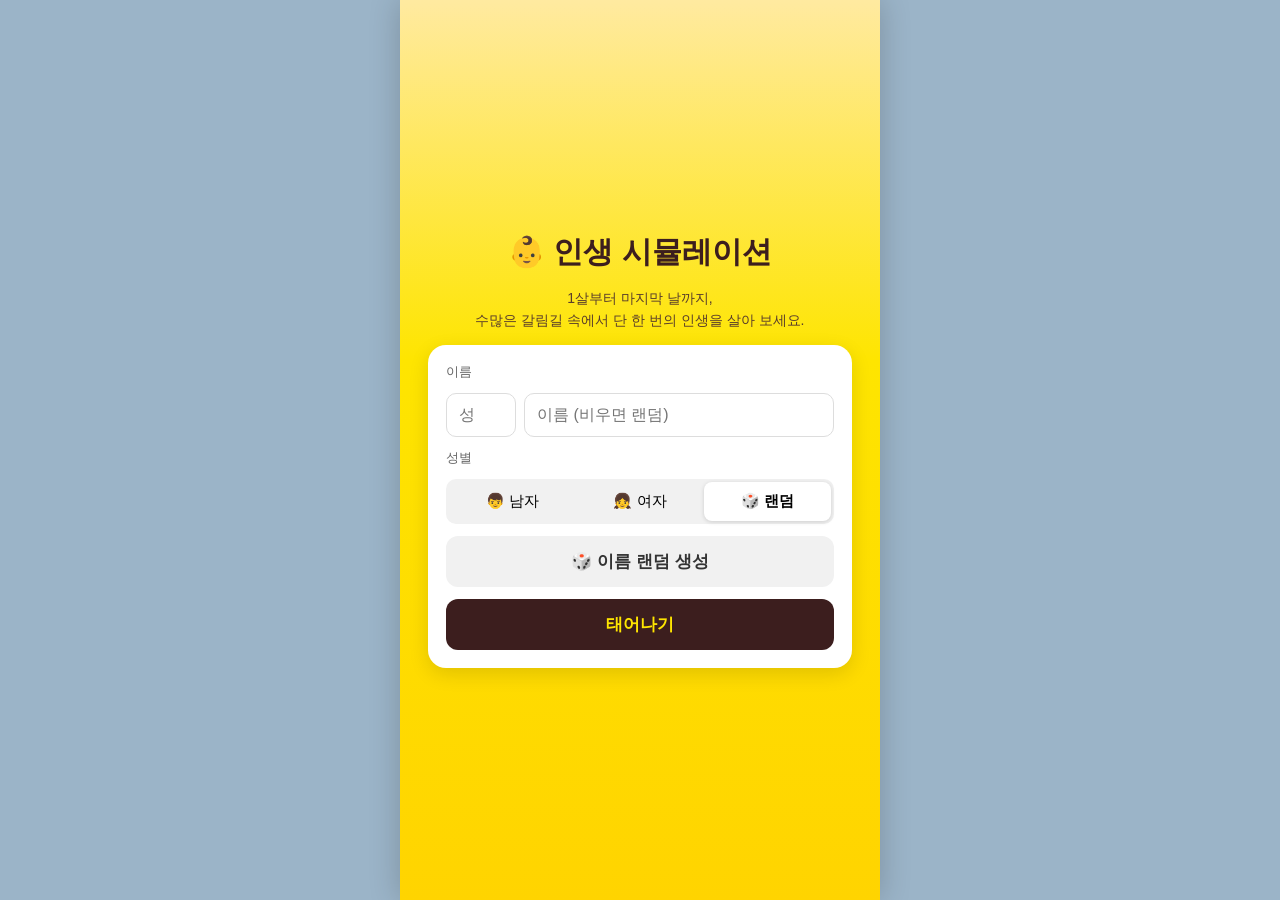
==== commit bb0faf25: "Restore the life-simulation game as the Pages root. A later commit put a different build back at ind" ====
--- a/index.html
+++ b/index.html
@@ -1,37 +1,6497 @@
 <!DOCTYPE html>
-<html lang="ko" translate="no" class="notranslate">
-  <head>
-    <meta charset="UTF-8" />
-    <meta name="google" content="notranslate" />
-    <meta name="viewport" content="width=device-width, initial-scale=1, maximum-scale=1, user-scalable=no" />
-    <title>해빛동 생활</title>
-    <link rel="icon" href="data:image/svg+xml,%3Csvg xmlns='http://www.w3.org/2000/svg' viewBox='0 0 16 16'%3E%3Crect fill='%236fbf4a' width='16' height='16'/%3E%3Crect fill='%23c4564a' x='3' y='2' width='10' height='6'/%3E%3Crect fill='%23f0d2b0' x='3' y='8' width='10' height='6'/%3E%3Crect fill='%236e4630' x='6' y='10' width='4' height='4'/%3E%3C/svg%3E" />
-    <script type="module" crossorigin src="./assets/index-nGSZ8Av0.js"></script>
-    <link rel="stylesheet" crossorigin href="./assets/index-DVg7XS1E.css">
-  </head>
-  <body>
-    <div id="app">
-      <canvas id="world" width="480" height="320"></canvas>
-      <header id="hud"></header>
-      <p id="hint" hidden></p>
-      <div id="toasts"></div>
-      <div id="floaters"></div>
-      <section id="dialogue" hidden></section>
-      <nav id="menu" hidden></nav>
-      <div id="overlay" hidden></div>
-      <div id="pad">
-        <div class="dpad">
-          <button type="button" id="btn-up" data-code="ArrowUp" aria-label="위">▲</button>
-          <button type="button" id="btn-left" data-code="ArrowLeft" aria-label="왼쪽">◀</button>
-          <button type="button" id="btn-right" data-code="ArrowRight" aria-label="오른쪽">▶</button>
-          <button type="button" id="btn-down" data-code="ArrowDown" aria-label="아래">▼</button>
-        </div>
-        <div class="ab">
-          <button type="button" id="btn-b" data-code="Escape" aria-label="메뉴">메뉴</button>
-          <button type="button" id="btn-a" data-code="KeyZ" aria-label="확인">확인</button>
-        </div>
-      </div>
-      <div id="fatal" hidden></div>
+<html lang="ko">
+<head>
+<meta charset="utf-8">
+<meta name="viewport" content="width=device-width,initial-scale=1,maximum-scale=1">
+<title>인생 시뮬레이션 — 한 번뿐인 인생</title>
+<style>
+*{box-sizing:border-box;margin:0;padding:0}
+html,body{height:100%;font-family:-apple-system,"Apple SD Gothic Neo","Malgun Gothic","Noto Sans KR","Noto Sans CJK KR",sans-serif;background:#9bb4c8}
+.hide{display:none!important}
+#app{max-width:480px;margin:0 auto;height:100%;position:relative;background:#b2c7d9;display:flex;flex-direction:column;box-shadow:0 0 30px rgba(0,0,0,.2)}
+/* start */
+#start{flex:1;display:flex;flex-direction:column;justify-content:center;align-items:center;padding:28px;gap:14px;background:linear-gradient(#ffeaa0,#fee500 40%,#ffd400)}
+#start h1{font-size:30px;color:#3c1e1e}
+#start p.sub{color:#5a3e2b;font-size:14px;text-align:center;line-height:1.6}
+.card{background:#fff;border-radius:18px;padding:18px;width:100%;box-shadow:0 6px 20px rgba(0,0,0,.12);display:flex;flex-direction:column;gap:12px}
+.card label{font-size:13px;color:#666}
+.names{display:flex;gap:8px}
+.names input{flex:1;min-width:0;padding:12px;border:1.5px solid #ddd;border-radius:10px;font-size:16px}
+.names input#sur{flex:0 0 70px}
+.seg{display:flex;background:#f1f1f1;border-radius:10px;padding:3px}
+.seg button{flex:1;border:0;background:none;padding:10px;border-radius:8px;font-size:15px;cursor:pointer}
+.seg button.on{background:#fff;box-shadow:0 1px 4px rgba(0,0,0,.15);font-weight:700}
+.btn{border:0;border-radius:12px;padding:14px;font-size:17px;font-weight:700;cursor:pointer}
+.btn.main{background:#3c1e1e;color:#fee500}
+.btn.sub{background:#f1f1f1;color:#333}
+/* game */
+#game{flex:1;display:flex;flex-direction:column;min-height:0}
+header{background:#a9bdce;padding:10px 12px 8px;border-bottom:1px solid rgba(0,0,0,.06)}
+.top{display:flex;align-items:center;justify-content:space-between}
+#hname{font-weight:700;font-size:16px;color:#222}
+#hage{font-size:13px;color:#2d4256;background:rgba(255,255,255,.55);padding:3px 10px;border-radius:12px;font-weight:600}
+#more{border:0;background:none;font-size:22px;cursor:pointer;padding:0 4px}
+#stats{display:flex;flex-wrap:wrap;gap:4px;margin-top:7px}
+.chip{font-size:12px;background:rgba(255,255,255,.7);padding:2px 7px;border-radius:10px;color:#333}
+.chip.low{background:#ffd5d5;color:#b00}
+.chip.money{font-weight:600}
+#menu{position:absolute;right:10px;top:46px;background:#fff;border-radius:12px;box-shadow:0 6px 20px rgba(0,0,0,.2);z-index:5;overflow:hidden}
+#menu button{display:block;width:100%;border:0;background:none;padding:12px 18px;font-size:14px;text-align:left;cursor:pointer}
+#chat{flex:1;overflow-y:auto;padding:12px 10px 16px;display:flex;flex-direction:column;gap:8px;-webkit-overflow-scrolling:touch}
+.row{display:flex;gap:7px;max-width:100%}
+.row.n{align-self:flex-start;max-width:86%}
+.row.me{align-self:flex-end;max-width:78%}
+.ava{flex:0 0 36px;height:36px;border-radius:14px;background:#fff;display:flex;align-items:center;justify-content:center;font-size:19px}
+.who{font-size:12px;color:#4a5866;margin:0 0 3px 2px}
+.bub{padding:9px 12px;border-radius:4px 16px 16px 16px;background:#fff;font-size:15px;line-height:1.5;color:#111;word-break:keep-all;overflow-wrap:anywhere;white-space:pre-wrap}
+.me .bub{background:#fee500;border-radius:16px 4px 16px 16px}
+.npc .bub{background:#eef6ff;border:1px solid #d3e6fb}
+.npc .ava{background:#eef6ff}
+.npc .who{color:#1e5aa8;font-weight:600}
+.typing .bub span{animation:blink 1s infinite;font-size:18px;color:#999;margin:0 1px}
+.typing .bub span:nth-child(2){animation-delay:.2s}.typing .bub span:nth-child(3){animation-delay:.4s}
+@keyframes blink{0%,100%{opacity:.2}50%{opacity:1}}
+.deltas{display:flex;flex-wrap:wrap;gap:4px;margin-top:4px}
+.deltas span{font-size:11px;padding:1px 6px;border-radius:8px;background:rgba(255,255,255,.6)}
+.deltas .up{color:#0a7a3a}.deltas .dn{color:#c0392b}
+.sys{align-self:center;background:rgba(0,0,0,.16);color:#fff;font-size:12.5px;padding:4px 12px;border-radius:12px;margin:4px 0;text-align:center}
+#choices{background:#fff;padding:8px 10px calc(10px + env(safe-area-inset-bottom));display:flex;flex-direction:column;gap:6px;max-height:45%;overflow-y:auto;border-top:1px solid #e3e3e3}
+#choices:empty{display:none}
+#choices button{border:1.5px solid #e6d36a;background:#fffbe0;border-radius:14px;padding:11px 14px;font-size:15px;text-align:left;cursor:pointer;color:#3c1e1e}
+#choices button:active{background:#fee500}
+.sumcard{background:#fff;border-radius:16px;padding:18px;margin:6px 4px;box-shadow:0 4px 14px rgba(0,0,0,.12)}
+.sumcard h3{font-size:19px;margin-bottom:6px;color:#3c1e1e}
+.sumcard .big{font-size:16px;font-weight:700;margin-bottom:8px}
+.sumcard .meta{font-size:14px;line-height:1.7;color:#333;background:#f7f7f7;border-radius:10px;padding:10px 12px}
+.sumcard h4{margin:14px 0 6px;font-size:15px}
+.sumcard ul{list-style:none;font-size:13.5px;line-height:1.65}
+.sumcard li b{display:inline-block;min-width:40px;color:#8a6d00}
+.bar{display:flex;align-items:center;gap:8px;font-size:13px;margin:3px 0}
+.bar span{flex:0 0 70px}.bar i{flex:1;height:8px;background:#eee;border-radius:4px;overflow:hidden}
+.bar b{display:block;height:100%;background:#f4c400}.bar em{flex:0 0 26px;text-align:right;font-style:normal}
+.reborn{margin-top:16px;width:100%;border:0;border-radius:12px;padding:14px;font-size:17px;font-weight:700;background:#3c1e1e;color:#fee500;cursor:pointer}
+</style>
+</head>
+<body>
+<div id="app">
+  <section id="start">
+    <h1>👶 인생 시뮬레이션</h1>
+    <p class="sub">1살부터 마지막 날까지,<br>수많은 갈림길 속에서 단 한 번의 인생을 살아 보세요.</p>
+    <div class="card">
+      <label>이름</label>
+      <div class="names"><input id="sur" placeholder="성" maxlength="2"><input id="given" placeholder="이름 (비우면 랜덤)" maxlength="4"></div>
+      <label>성별</label>
+      <div class="seg"><button data-g="M">👦 남자</button><button data-g="F">👧 여자</button><button data-g="R" class="on">🎲 랜덤</button></div>
+      <button class="btn sub" id="rand">🎲 이름 랜덤 생성</button>
+      <button class="btn main" id="born">태어나기</button>
+      <button class="btn sub hide" id="cont">▶ 이어하기</button>
     </div>
-  </body>
+  </section>
+  <section id="game" class="hide">
+    <header>
+      <div class="top"><span id="hname"></span><span id="hage"></span><button id="more">⋯</button></div>
+      <div id="stats"></div>
+    </header>
+    <div id="menu" class="hide"><button id="newlife">👶 새 인생 시작</button><button id="closemenu">닫기</button></div>
+    <div id="chat"></div>
+    <div id="choices"></div>
+  </section>
+</div>
+<script>
+/* =====================================================================
+ *  인생 시뮬레이션 — 1. 공통 유틸 / 이름 / 직업 데이터
+ * ===================================================================== */
+const STAT_KEYS = ['건강','행복','지능','관계','외모','체력'];
+const TRAIT_KEYS = ['착함','용기','성실','반항','창의'];
+let RNG = Math.random;
+const rnd = () => RNG();
+const ri = (a, b) => a + Math.floor(rnd() * (b - a + 1));
+const pick = arr => arr[Math.floor(rnd() * arr.length)];
+const clamp = (v, a, b) => Math.max(a, Math.min(b, v));
+function wpick(items, wf) {
+  let tot = 0;
+  const ws = items.map(x => { const w = Math.max(0, +wf(x) || 0); tot += w; return w; });
+  if (tot <= 0) return items[Math.floor(rnd() * items.length)];
+  let r = rnd() * tot;
+  for (let i = 0; i < items.length; i++) { r -= ws[i]; if (r <= 0) return items[i]; }
+  return items[items.length - 1];
+}
+
+// 스탯/성향 값 (성향은 0~100 스케일로 환산)
+function V(s, k) {
+  if (k in s.st) return s.st[k];
+  if (k in s.tr) return clamp(50 + s.tr[k] * 7, 0, 100);
+  if (k === '돈') return s.money;
+  return 0;
+}
+
+/* ---------- 조사(josa) 자동 처리: {이름|가} → 민준이 / 지우가 ---------- */
+const JOSA = {
+  '이':['이','가'],'가':['이','가'],'을':['을','를'],'를':['을','를'],'은':['은','는'],'는':['은','는'],
+  '과':['과','와'],'와':['과','와'],'아':['아','야'],'야':['아','야'],'으로':['으로','로'],'로':['으로','로'],
+  '이라니':['이라니','라니'],
+  '이라는':['이라는','라는'],'라는':['이라는','라는'],'이랑':['이랑','랑'],'랑':['이랑','랑'],
+  '이에요':['이에요','예요'],'예요':['이에요','예요'],'이야':['이야','야'],'이다':['이다','다'],
+  '이나':['이나','나'],'나':['이나','나'],'이었다':['이었다','였다'],'였다':['이었다','였다'],'이지만':['이지만','지만'],'이라고':['이라고','라고'],'라고':['이라고','라고']
+};
+function josa(w, j) {
+  const p = JOSA[j]; if (!p) return w + j;
+  const c = w.charCodeAt(w.length - 1);
+  if (c < 0xAC00 || c > 0xD7A3) return w + p[1];
+  const jong = (c - 0xAC00) % 28;
+  if (jong === 0) return w + p[1];
+  if ((j === '으로' || j === '로') && jong === 8) return w + p[1];
+  return w + p[0];
+}
+
+/* ---------- 이름 / 장소 ---------- */
+const SURN = ['김','이','박','최','정','강','조','윤','장','임','한','오','서','신','권','황','안','송','류','홍','전','고','문','양','손','배','백','허','남','심'];
+const MALE = ['민준','서준','도윤','예준','시우','하준','지호','주원','지훈','건우','우진','현우','선우','준서','유준','도현','정우','승현','태윤','재민','성민','동현','진우','상훈','영호','민재','은호','시후','태민','준혁','한결','지성','윤호','재원','민석','경수','태양','바다','승우','현수'];
+const FEMALE = ['서연','서윤','지우','하은','민서','지민','수아','하린','지아','윤서','채원','예은','소율','다은','수빈','유진','지은','예린','민지','하윤','소연','혜진','은지','나연','가은','서아','지현','유나','아린','세아','보람','다현','수정','미소','하늘','나래','슬기','예지','채은','은비'];
+const CITY = ['서울','부산','대구','인천','광주','대전','울산','수원','전주','춘천','제주','청주','포항','창원','강릉','목포','여수','안동'];
+const COMP = ['한빛전자','대한물산','미래테크','하늘건설','누리소프트','새봄식품','동방금융','푸른제약','케이디모빌리티','온누리유통','별빛엔터','은하화학'];
+const DOGN = ['초코','몽이','두부','콩이','보리','뭉치','해피','코코','밤이','호두'];
+const CATN = ['나비','치즈','까미','레오','루루','모모','냥이','달이'];
+const MIDDLE_UNIV = ['한국대학교','서진대학교','연화대학교'];
+const DATE_JOBS = ['간호사','회사원','디자이너','개발자','초등학교 교사','공무원','요리사','대학원생','은행원','약사','헬스 트레이너','작가'];
+
+function opp(s) { return s.g === 'M' ? 'F' : 'M'; }
+function genName(g) { return pick(g === 'M' ? MALE : FEMALE); }
+function uniqName(s, g) {
+  const used = new Set(Object.values(s.npc || {}));
+  if (s.fam && s.fam.sib) used.add(s.fam.sib.name);
+  (s.kids || []).forEach(k => used.add(k.n));
+  for (let i = 0; i < 30; i++) { const n = genName(g); if (!used.has(n) && n !== s.given) return n; }
+  return genName(g);
+}
+
+/* ---------- 직업 ---------- */
+// inc: 연 소득(만원) 기준, lad: 승진 사다리, corp: 회사명 붙음, vol: 소득 변동성
+const JOBS = {
+  대기업:   { inc:5200, lad:['사원','대리','과장','차장','부장','상무','전무','사장'], corp:1 },
+  중소:     { inc:3200, lad:['사원','대리','과장','차장','부장','이사'], corp:1 },
+  공무원:   { inc:3800, lad:['9급 공무원','8급 공무원','7급 공무원','6급 주무관','5급 사무관','4급 서기관','3급 부이사관'] },
+  의사:     { inc:15000, lad:['전문의','과장 의사','부원장','병원장'] },
+  교사:     { inc:4000, lad:['교사','부장 교사','교감 선생님','교장 선생님'] },
+  기간제:   { inc:2800, lad:['기간제 교사','정교사','부장 교사'] },
+  개발자:   { inc:5500, lad:['주니어 개발자','시니어 개발자','개발 팀장','CTO'] },
+  생산직:   { inc:3800, lad:['생산직 사원','반장','조장','공장장'] },
+  자영업:   { inc:4000, lad:['카페 사장','2호점 사장','프랜차이즈 대표'], vol:0.5 },
+  창업가:   { inc:2000, lad:['스타트업 대표','성장 기업 대표','유니콘 기업 대표'], vol:0.6 },
+  알바:     { inc:1800, lad:['아르바이트생','매니저','점장'] },
+  연예인:   { inc:3000, lad:['무명 배우','조연 배우','주연 배우','톱스타'], vol:0.8 },
+  유튜버:   { inc:2500, lad:['유튜버','인기 유튜버','100만 유튜버'], vol:0.7 },
+  프로게이머:{ inc:4000, lad:['프로게이머','주전 프로게이머','월드 챔피언','게임단 감독'], vol:0.5 },
+  운동선수: { inc:4000, lad:['실업팀 선수','국가대표 선수','감독'], vol:0.4 },
+  예술가:   { inc:2000, lad:['무명 작가','작가','인기 작가','거장'], vol:0.8 },
+  과학자:   { inc:5000, lad:['연구원','선임 연구원','책임 연구원','연구소장'] },
+};
+function jobName(s) {
+  if (!s.job) return s.lastJob || '무직';
+  const J = JOBS[s.job.k]; const t = J.lad[Math.min(s.job.lv, J.lad.length - 1)];
+  return J.corp ? `${s.job.comp} ${t}` : t;
+}
+const EDU_LABEL = { 의대:'의대 졸업', 명문:'명문대 졸업', 지방:'대학교 졸업', 전문:'전문대 졸업', 체대:'체대 졸업', 예대:'예대 졸업', 고졸:'고등학교 졸업' };
+
+/* ---------- 이벤트 작성 헬퍼 ---------- */
+const hi = (k, b = 0) => s => Math.max(0.05, b + V(s, k) / 50);      // 스탯 높을수록 잘 나옴
+const lo = (k, b = 0) => s => Math.max(0.05, b + (100 - V(s, k)) / 50); // 스탯 낮을수록 잘 나옴
+const F = f => s => !!s.flags[f];
+const NF = f => s => !s.flags[f];
+const AND = (...fs) => s => fs.every(f => f(s));
+const OR = (...fs) => s => fs.some(f => f(s));
+const ST = (k, n) => s => V(s, k) >= n;
+const STL = (k, n) => s => V(s, k) < n;
+const HASJOB = s => !!s.job;
+const HASSIB = s => !!(s.fam && s.fam.sib);
+const KIDS = s => s.kids.length > 0;
+const KA = s => s.kids.length ? s.age - s.kids[0].b : -99;           // 첫째 나이
+const KAin = (a, b) => s => KA(s) >= a && KA(s) <= b;
+const SINGLE = s => !s.flags.연애 && !s.flags.기혼;
+const UNI = F('대학생');
+const fert = s => s.age < 35 ? 0.8 : s.age < 40 ? 0.5 : 0.2;
+
+/* ---------- 이벤트 작성 DSL (데이터 파일에서 사용) ----------
+ *  S(id, [최소,최대], '상황', [ [선택지, 결과, 효과, 조건?, 기록?], ... ], 옵션)
+ *     결과: 'A || B || C' 처럼 쓰면 셋 중 랜덤 / 배열이면 [[텍스트, 효과, 가중치, 기록], ...] 가중 랜덤
+ *     기본 옵션: rep:true, cd:4 (생활 이벤트는 여러 번 나올 수 있음)
+ *  T(id, [최소,최대], '말하는 사람', '첫 대사/상황', [ [선택지, 대답, 효과, 다음노드?, 조건?, 기록?], ... ], 옵션)
+ *     다음노드 = { t:'추가 대사(선택)', c:[ 같은 형식의 선택지들 ] }  → 대화가 2~4턴 이어진다
+ *     “ 로 시작하는 문장은 말하는 사람의 말풍선으로 표시된다.
+ */
+function _cvOut(o) { return [o[0], o[1] || '', o[2] == null ? 1 : o[2], o[3], o[4] ? _cvNode(o[4]) : undefined]; }
+function _cvNode(n) { return { t: n.t, who: n.who, ico: n.ico, c: n.c.map(_cvTalk) }; }
+function _cvTalk(ch) {
+  const [l, txt, fx, nx, cond, note] = ch;
+  const outs = Array.isArray(txt) ? txt.map(_cvOut) : [[txt, fx || '', 1, note, nx ? _cvNode(nx) : undefined]];
+  return [l, outs, cond];
+}
+function _cvSimple(ch) {
+  const [l, txt, fx, cond, note] = ch;
+  const outs = Array.isArray(txt) ? txt.map(_cvOut) : [[txt, fx || '', 1, note]];
+  return [l, outs, cond];
+}
+function S(id, a, t, cs, o = {}) { E(Object.assign({ id, a, t, rep: true, cd: 4, c: cs.map(_cvSimple) }, o)); }
+function T(id, a, who, t, cs, o = {}) { E(Object.assign({ id, a, who, t, c: cs.map(_cvTalk) }, o)); }
+const SPECIAL_EXT = {};   // 데이터 파일에서 추가하는 특수 효과 ($이름)
+/*  D(id, [최소,최대], '말하는 사람', 'NPC키(호감도)', '첫 상황', [턴...], 옵션)
+ *     턴 = { q:'NPC 대사(선택)', o:[ [선택지, 대답, 효과, 조건?, 'end'?] ] }  → 턴이 차례로 이어지는 4~8회 대화
+ *     대답이 함수면 상태(호감도 등)에 따라 달라진다.  효과의 ♥+3 은 이 NPC 호감도, @키 는 '기억' 저장.
+ */
+function D(id, a, who, k, open, turns, o = {}) {
+  const fxk = fx => (fx || '').replace(/♥([+-])/g, '♥' + k + '$1');
+  let next = null;
+  for (let i = turns.length - 1; i >= 0; i--) {
+    const tu = turns[i], nx = next;
+    const opts = tu.o.map(op => {
+      const [l, r, fx, cond, end] = op;
+      const n2 = end === 'end' ? undefined : (end && typeof end === 'object' ? end : nx);
+      if (Array.isArray(r) && Array.isArray(r[0])) return [l, r.map(x => [x[0], fxk(x[1]), x[2], x[3], x[4] === 'end' ? undefined : (x[4] || n2)]), '', undefined, cond];
+      return [l, r, fxk(fx), n2 || undefined, cond];
+    });
+    next = i === 0 ? opts : { t: tu.q, c: opts };
+  }
+  T(id, a, who, open, next, Object.assign({ man: true, k, ico: ICO[k] || '🙂' }, o));
+}
+// 호감도에 따라 다른 대사: A('엄마', 높을 때, 보통, 낮을 때)
+const A = (k, h, m, l) => s => { const v = affOf(s, k); return v >= 70 ? h : v >= 40 ? (m == null ? h : m) : (l == null ? (m == null ? h : m) : l); };
+const AFF = (k, n) => s => affOf(s, k) >= n;
+const AFFL = (k, n) => s => affOf(s, k) < n;
+const MEM = k => s => s.mem[k] != null;
+const ICO = { 형제:'🧑', 단짝:'🧒', 절친:'🧑‍🤝‍🧑', 첫사랑:'💗', 라이벌:'😤', 은사:'🧑‍🏫', 배우자:'💑', 애인:'💕', 자녀:'🧒', 손주:'👶', 이웃:'🏠', 동료:'💼', 사수:'👔', 동기:'🎓', 선배:'🎓', 엄마:'👩', 아빠:'👨', 할머니:'👵', 할아버지:'👴', 선생님:'🧑‍🏫', 친구:'🧒', 연인:'💕', 상사:'👔', 아이:'🧒', 노인:'🧓', 군인:'🪖', 의사:'🧑‍⚕️' };
+
+/* =====================================================================
+ *  2. 이벤트 데이터 — 여기에 이벤트를 계속 추가하면 됩니다.
+ *
+ *  E({ id, a:[최소나이,최대나이], t:'상황', c:[ [선택지, [결과...], 조건?], ... ], ...옵션 })
+ *   결과 = ['결과 텍스트', '효과', 가중치(숫자|함수, 생략=1), '인생 기록(선택)']
+ *   효과 문법(공백 구분):
+ *     건강+3 행복-2 지능 관계 외모 체력 (스탯 0~100) / 착함 용기 성실 반항 창의 (숨은 성향)
+ *     돈+500 (만원) / #플래그  #키=값  !#플래그(해제) / >이벤트id:N (N년 뒤 연결 이벤트)
+ *     $특수:인자 (date, marry, child, job:대기업, edu:명문, die:원인 ... 엔진의 SPECIAL 참고)
+ *   옵션: force(조건 맞으면 최우선) chain(연결로만 등장) rep(반복) cd(반복 쿨다운 년)
+ *         w(등장 가중치) if(조건 함수) g('M'|'F') mil(군 복무 중 등장) setup(등장 시 실행)
+ *   텍스트 치환: {이름} {친구} {단짝} {짝사랑} {상대} {애인} {배우자} {자녀} {형제} {형제이름}
+ *              {선생님} {상사} {동료} {회사} {도시} {대학} {직업} {나이} {나호칭} {노인호칭} ...
+ *              {이름|가} 처럼 쓰면 받침에 맞춰 이/가, 을/를, 은/는, 와/과 등이 자동으로 붙습니다.
+ * ===================================================================== */
+const EVENTS = [];
+// 기존 데이터는 '세는 나이(1살=태어난 해)' 기준으로 작성됨 → 만 나이로 1 내린다. 새 파일은 MAN=true 로 만 나이 그대로 사용.
+let MAN = false;
+function E(o) {
+  if (!o.man && !MAN) o.a = [Math.max(0, o.a[0] - 1), Math.max(0, o.a[1] - 1)];
+  EVENTS.push(o);
+}
+
+/* ======================= 영아기 (1~2살) ======================= */
+E({ id:'b_doljabi', a:[1,1], man:true, force:true,
+  t:'오늘은 {이름}의 돌잔치! 상 위에 실, 돈, 연필, 마이크, 판사봉이 놓여 있다. 온 가족이 숨을 죽이고 지켜본다.',
+  c:[
+    ['실을 잡는다', [['“오래오래 건강하게 살겠구나!” 할머니가 손뼉을 치며 기뻐하신다.', '건강+6 행복+2 #돌잡이=실', 1, '돌잡이에서 실을 잡았다']]],
+    ['돈을 잡는다', [['“우리 집 부자 되겠네!” 아빠가 지폐를 흔들며 웃는다.', '돈+10 행복+2 #돌잡이=돈', 1, '돌잡이에서 돈을 잡았다']]],
+    ['연필을 잡는다', [['“공부 잘하겠다!” 엄마 눈이 반짝인다. 벌써 학습지 생각을 하시는 것 같다.', '지능+4 성실+1 #돌잡이=연필', 1, '돌잡이에서 연필을 잡았다']]],
+    ['마이크를 잡는다', [['마이크를 입에 넣고 옹알거리자 모두 빵 터졌다. “연예인 하겠네!”', '관계+3 외모+2 #돌잡이=마이크', 1, '돌잡이에서 마이크를 잡았다']]],
+    ['판사봉을 잡는다', [['판사봉으로 상을 탕탕 내리쳤다. “정의로운 사람이 되겠어.”', '용기+1 착함+1 지능+2 #돌잡이=판사봉', 1, '돌잡이에서 판사봉을 잡았다']]],
+  ]});
+E({ id:'b_crawl', a:[1,1], t:'거실 바닥에 장난감이 흩어져 있다. 엉금엉금 기어가서 집은 것은…',
+  c:[
+    ['공', [['데굴데굴 굴러가는 공을 쫓아 온 거실을 기어다녔다. 다리에 힘이 붙는 것 같다.', '체력+3 행복+2 #공놀이']]],
+    ['인형', [['곰 인형을 꼭 끌어안고 볼을 비볐다. 엄마가 흐뭇하게 사진을 찍는다.', '행복+3 착함+1']]],
+    ['아빠 휴대폰', [['화면을 마구 누르다가 아빠 회사 단톡방에 이모티콘을 보냈다. 아빠의 비명이 들린다.', '지능+1 반항+1 행복+1'], ['휴대폰을 입에 넣고 침 범벅으로 만들었다. 혼날 줄 알았는데 아빠가 웃는다.', '행복+2']]],
+    ['그림책', [['책장을 넘기며 알록달록한 그림을 한참 바라봤다.', '지능+3 창의+1']]],
+  ]});
+E({ id:'b_food', a:[1,1], t:'엄마가 숟가락에 당근 이유식을 떠서 “아~” 하고 내민다. 낯선 냄새가 난다.',
+  c:[
+    ['먹는다', [['오물오물… 생각보다 달다! 한 그릇을 싹 비웠다.', '건강+3 체력+1 성실+1'], ['한 입 먹고 표정이 일그러졌지만 꾹 삼켰다.', '건강+2 용기+1']]],
+    ['뱉는다', [['푸우— 이유식이 엄마 얼굴에 튀었다. 엄마는 한숨을 쉬며 다시 숟가락을 든다.', '건강-1 반항+1 행복+1']]],
+    ['운다', [['으앙! 울음을 터뜨리자 엄마가 결국 분유를 타 주었다. 우는 게 통한다는 걸 배웠다.', '행복+1 반항+1 건강-1'], ['아무리 울어도 엄마는 꿈쩍하지 않았다. 결국 지쳐서 받아먹었다.', '건강+1 성실+1']]],
+  ]});
+E({ id:'b_walk', a:[1,1], t:'소파를 붙잡고 겨우 일어섰다. 저 앞에서 아빠가 두 팔을 벌리고 기다리고 있다.',
+  c:[
+    ['한 발 내딛는다', [['한 발, 두 발… 세 발째에 아빠 품에 골인! 집안이 환호성으로 가득 찼다.', '체력+3 용기+2 행복+2', hi('체력', 0.5), '첫걸음마를 뗐다'], ['한 발 내딛자마자 쿵 엉덩방아. 그래도 울지 않고 다시 일어섰다.', '체력+2 용기+1 성실+1']]],
+    ['주저앉는다', [['털썩 주저앉아 아빠를 빤히 쳐다봤다. 걷는 건 다음에 하기로 했다.', '행복+1']]],
+    ['기어서 간다', [['역시 기는 게 빠르다. 쏜살같이 기어가 아빠 품에 안겼다.', '체력+1 창의+1']]],
+  ]});
+E({ id:'b_word', a:[1,2], t:'요즘 입을 오물거리며 뭔가 말을 하려 한다. 가족들이 귀를 쫑긋 세운다. 첫 마디는…',
+  c:[
+    ['“엄마”', [['엄마가 눈물을 글썽이며 꼭 안아 주었다.', '행복+3 관계+2', 1, '첫 마디는 “엄마”였다']]],
+    ['“아빠”', [['아빠가 감격해서 온 친척에게 자랑 전화를 돌렸다.', '행복+3 관계+2', 1, '첫 마디는 “아빠”였다']]],
+    ['“맘마”', [['역시 먹는 게 최고다. 엄마가 웃으며 간식을 꺼냈다.', '건강+1 행복+2', 1, '첫 마디는 “맘마”였다']]],
+    ['“싫어”', [['첫 마디가 “싫어”라니. 가족 모두 앞날이 살짝 걱정된다.', '반항+2 용기+1', 1, '첫 마디는 “싫어”였다']]],
+  ]});
+E({ id:'b_night', a:[1,2], t:'새벽 3시, 눈이 번쩍 떠졌다. 배도 고프고, 어둡고, 무섭다.',
+  c:[
+    ['크게 운다', [['엄마가 비몽사몽 달려와 안아 주었다. 엄마 눈 밑이 퀭하다.', '행복+2 관계+1'], ['아빠가 왔다. 서툰 자장가가 이상하게 웃겨서 울음이 멈췄다.', '행복+2']]],
+    ['손가락을 빤다', [['손가락을 쪽쪽 빨다 다시 잠들었다. 혼자서도 잘 견딘다.', '성실+1 용기+1']]],
+    ['옹알이를 한다', [['천장을 보며 혼자 옹알옹알 떠들다 잠들었다.', '창의+2']]],
+  ]});
+E({ id:'b_bath', a:[2,2], t:'목욕 시간이다. 욕조에 노란 오리 장난감이 둥둥 떠 있다.',
+  c:[
+    ['물장구를 친다', [['화장실이 물바다가 됐다. 엄마는 반쯤 포기한 얼굴이다.', '체력+2 행복+3 반항+1']]],
+    ['오리와 논다', [['오리를 물속에 넣었다 뺐다 하며 한참 놀았다. 뭔가 원리를 깨달은 표정이다.', '지능+2 창의+1 행복+1']]],
+    ['울며 버틴다', [['머리 감기 싫어서 온몸으로 저항했다. 결국 반만 씻었다.', '반항+1 건강-1']]],
+  ]});
+E({ id:'b_stranger', a:[2,2], t:'명절, 처음 보는 친척 어른이 “아이고 예쁘다~” 하며 두 팔을 벌린다.',
+  c:[
+    ['안긴다', [['방긋 웃으며 안기자 용돈 봉투가 손에 쥐어졌다. 사교성 만렙이다.', '관계+3 돈+5 행복+1']]],
+    ['운다', [['자지러지게 울었다. 친척 어른이 머쓱하게 웃는다.', '관계-1 행복-1']]],
+    ['엄마 뒤에 숨는다', [['엄마 다리 뒤에 숨어 빼꼼 쳐다봤다. 다들 귀엽다며 웃었다.', '관계+1 외모+1']]],
+  ]});
+E({ id:'b_tv', a:[2,2], t:'TV에서 신나는 동요가 흘러나온다.',
+  c:[
+    ['춤춘다', [['엉덩이를 씰룩씰룩. 영상이 가족 단톡방에서 대박이 났다.', '체력+1 관계+2 행복+2']]],
+    ['화면을 만진다', [['TV 화면에 손자국이 가득. 화면 속 친구를 잡으려다 실패했다.', '지능+1 반항+1']]],
+    ['블록을 쌓는다', [['TV는 관심 없다. 블록으로 높은 탑을 쌓았다.', '지능+2 창의+2 성실+1']]],
+  ]});
+E({ id:'b_sibling_new', a:[2,4], w:0.7, if: s => !HASSIB(s),
+  t:'엄마 배가 점점 불러 오더니, 어느 날 집에 쪼글쪼글한 아기가 왔다. {이름}의 동생이란다.',
+  c:[
+    ['쓰다듬는다', [['조심조심 동생 {형제이름|의} 볼을 쓰다듬었다. 작은 손이 내 손가락을 꼭 잡았다.', '$sib 착함+2 행복+2', 1, '동생이 태어났다']]],
+    ['질투한다', [['엄마 아빠가 동생만 본다. 서러워서 일부러 컵을 엎었다.', '$sib 반항+2 행복-2', 1, '동생이 태어났다']]],
+    ['장난감을 양보한다', [['아끼던 딸랑이를 동생 {형제이름} 옆에 놓아주었다.', '$sib 착함+3 관계+1', 1, '동생이 태어났다']]],
+  ]});
+E({ id:'b_fever', a:[1,2], t:'밤새 열이 펄펄 끓는다. 엄마가 해열제 시럽을 들고 왔다.',
+  c:[
+    ['받아먹는다', [['쓴맛을 참고 꿀꺽. 다음 날 아침 열이 내렸다.', '건강+2 성실+1']]],
+    ['뱉는다', [['약을 뱉어 버렸다. 결국 응급실에 가서 주사를 맞았다.', '건강-3 반항+1'], ['뱉었지만 다행히 열은 저절로 내렸다.', '건강-1']]],
+    ['엄마 품에 안긴다', [['엄마 품에서 밤새 끙끙 앓았다. 엄마의 따뜻한 손이 기억에 남았다.', '건강+1 행복+2 관계+1']]],
+  ]});
+E({ id:'b_park', a:[2,2], t:'놀이터 모래밭. 옆에 다른 아기가 빨간 삽을 들고 있다.',
+  c:[
+    ['삽을 뺏는다', [['삽을 확 뺏었다. 그 아기가 울자 엄마가 대신 사과했다.', '반항+2 용기+1 관계-2'], ['뺏으려다 오히려 삽으로 머리를 맞았다. 세상은 냉정하다.', '건강-1 행복-2']]],
+    ['모래성을 쌓는다', [['손으로 모래를 토닥토닥. 그럴듯한 성이 완성됐다.', '창의+2 성실+1']]],
+    ['모래를 먹어 본다', [['맛은… 없다. 엄마가 기겁하며 입을 닦아 줬다.', '건강-1 지능+1']]],
+    ['같이 놀자고 손짓한다', [['삽을 같이 쓰며 깔깔 웃었다. 생애 첫 친구가 생겼다.', '관계+3 착함+1']]],
+  ]});
+E({ id:'b_stairs', a:[2,2], t:'현관 앞 계단. 위층에서 강아지 짖는 소리가 들린다.',
+  c:[
+    ['기어 올라간다', [['낑낑대며 끝까지 올라갔다! 강아지와 눈이 마주쳤다.', '체력+2 용기+2', hi('체력')], ['세 칸쯤 오르다 미끄러져 무릎이 까졌다.', '건강-2 용기+1']]],
+    ['엄마 손을 잡는다', [['엄마 손을 잡고 한 칸 한 칸. 안전제일.', '성실+1 건강+1']]],
+    ['강아지 흉내를 낸다', [['“멍멍!” 위층 강아지가 더 크게 짖었다.', '창의+1 행복+2']]],
+  ]});
+
+/* ======================= 유아기 (3~4살) ======================= */
+E({ id:'t_daycare', a:[3,3], force:true, t:'어린이집 첫날. 낯선 교실, 낯선 아이들. 엄마가 손을 놓으려 한다.',
+  c:[
+    ['엄마 다리를 붙잡고 운다', [['한 시간을 울다 선생님 품에서 잠들었다.', '행복-2 관계-1'], ['울다가 옆 친구가 준 과자에 울음을 뚝 그쳤다.', '관계+2']]],
+    ['씩씩하게 들어간다', [['“다녀오겠습니다!” 선생님이 칭찬 스티커를 붙여 주었다.', '용기+2 관계+2 행복+1']]],
+    ['선생님 뒤에 숨는다', [['선생님 뒤에 숨어 하루 종일 아이들을 구경만 했다.', '관계-1 지능+1']]],
+  ]});
+E({ id:'t_toy_fight', a:[3,4], t:'{친구|가} 내가 갖고 놀던 자동차 장난감을 휙 가져갔다.',
+  c:[
+    ['다시 뺏는다', [['힘으로 다시 뺏어 왔다. {친구|는} 울고, 나는 생각하는 의자에 앉았다.', '반항+2 용기+1 관계-2'], ['줄다리기 끝에 장난감 바퀴가 빠졌다. 둘 다 엉엉 울었다.', '행복-2 관계-1']]],
+    ['운다', [['서럽게 울었다. 선생님이 달래 주며 장난감을 돌려받아 주었다.', '행복-1']]],
+    ['선생님께 이른다', [['“선생님! {친구|가} 뺏었어요!” 정의는 실현됐지만 {친구|와}는 서먹해졌다.', '성실+1 관계-1']]],
+    ['같이 놀자고 한다', [['“같이 놀자!” 둘이서 자동차 경주를 했다.', '착함+2 관계+3 행복+1']]],
+  ]});
+E({ id:'t_veggie', a:[3,4], t:'점심 반찬에 초록색 브로콜리가 나왔다. 딱 봐도 맛없게 생겼다.',
+  c:[
+    ['눈 딱 감고 먹는다', [['…의외로 고소하다? 편식 안 하는 어린이로 칭찬받았다.', '건강+3 성실+1']]],
+    ['몰래 숨긴다', [['식판 밑에 숨겼는데 들키지 않았다. 완전 범죄!', '창의+1 반항+1 건강-1'], ['숨겼다가 선생님께 딱 걸렸다. 두 개를 더 먹었다.', '건강+2 행복-2']]],
+    ['친구 식판에 넘긴다', [['{친구|에게} 슬쩍 넘겼다. 알고 보니 {친구|는} 브로콜리를 좋아했다. 윈윈!', '관계+2 창의+1']]],
+  ]});
+E({ id:'t_why', a:[4,4], t:'요즘 세상 모든 게 궁금하다. 하늘은 왜 파래? 개미는 왜 줄 서서 가?',
+  c:[
+    ['하루 종일 “왜?”를 묻는다', [['부모님이 그림 백과사전을 사 주셨다. 그림만 봐도 재밌다.', '지능+3 창의+1', hi('지능', 0.5)], ['“그만 좀 물어봐!” 아빠가 결국 폭발했다.', '지능+1 행복-1']]],
+    ['직접 관찰한다', [['마당에 쪼그려 앉아 개미를 한 시간 동안 지켜봤다.', '지능+2 성실+2']]],
+    ['내 마음대로 상상한다', [['“하늘이 파란 건 고래가 페인트칠해서야.” 나만의 우주를 만들었다.', '창의+3']]],
+  ]});
+E({ id:'t_wall', a:[3,4], t:'새로 산 크레파스. 하얀 거실 벽지가 거대한 도화지처럼 보인다.',
+  c:[
+    ['벽에 그린다', [['거실 벽에 걸작이 탄생했다. 엄마는 절규했지만 아빠는 몰래 사진을 찍었다.', '창의+3 반항+2 행복+1']]],
+    ['스케치북에 그린다', [['가족 얼굴을 그렸다. 그림은 냉장고 문에 붙었다.', '창의+2 성실+1 관계+1']]],
+    ['{형제} 얼굴에 그린다', [['{형제이름|의} 얼굴에 수염을 그렸다. 둘 다 혼났지만 깔깔 웃었다.', '반항+1 행복+2 관계+1']], HASSIB],
+  ]});
+E({ id:'t_lost', a:[4,4], t:'대형마트에서 장난감 구경을 하다 고개를 드니 엄마가 없다!',
+  c:[
+    ['울면서 엄마를 찾는다', [['울음소리를 듣고 엄마가 뛰어왔다. 꼭 안긴 채 한참 울었다.', '행복-1 관계+1'], ['울며 헤매다 더 멀리 가 버렸다. 결국 미아 방송이 나왔다.', '행복-3 용기+1']]],
+    ['직원에게 도움을 청한다', [['“엄마를 잃어버렸어요.” 침착하게 말했다. 직원 누나가 엄마를 찾아 주었다.', '용기+2 지능+2']]],
+    ['장난감 코너에서 기다린다', [['어차피 엄마는 여기로 올 거다. 아니나 다를까, 10분 뒤 엄마가 나타났다.', '지능+2 창의+1']]],
+  ]});
+E({ id:'t_dog', a:[3,4], t:'공원 산책 중, 커다란 골든 리트리버가 꼬리를 흔들며 다가온다.',
+  c:[
+    ['쓰다듬는다', [['폭신폭신! 강아지가 얼굴을 핥았다. 강아지가 좋아졌다.', '행복+3 용기+1 #강아지좋아'], ['쓰다듬다 강아지가 덮쳐서 넘어졌다. 놀랐지만 다치진 않았다.', '용기+1 행복-1']]],
+    ['도망간다', [['비명을 지르며 도망쳤다. 그 뒤로 큰 개만 보면 무섭다.', '용기-2 #개무서움']]],
+    ['멍멍 따라 짖는다', [['강아지가 고개를 갸웃했다. 주인 아저씨가 웃음을 터뜨렸다.', '창의+1 관계+1 행복+1']]],
+  ]});
+E({ id:'t_potty', a:[3,3], t:'기저귀를 뗄 시간이다. 화장실에 귀여운 아기 변기가 생겼다.',
+  c:[
+    ['변기에 앉아 본다', [['성공! 박수를 받으며 스티커를 받았다.', '성실+2 행복+2'], ['앉아 있다가 그냥 일어났는데, 그 직후 바지에 실수했다.', '행복-1']]],
+    ['거부한다', [['기저귀가 편하다고! 한 달은 더 버텼다.', '반항+2']]],
+    ['인형을 먼저 앉힌다', [['인형을 먼저 변기에 앉혀 시범을 보였다. 그리고 자신 있게 성공했다.', '창의+2 성실+1']]],
+  ]});
+E({ id:'t_hide', a:[4,4], t:'사촌 {친구|와} 숨바꼭질 중이다. 어디에 숨을까?',
+  c:[
+    ['장롱 속', [['너무 잘 숨어서 아무도 못 찾았다. 그러다 잠들어서 온 가족이 난리가 났다.', '창의+2 행복+1 관계-1'], ['장롱 문이 안 열려 갇혔다! 울어서 겨우 구출됐다.', '용기-1 행복-2']]],
+    ['커튼 뒤', [['발이 다 보였다. 1초 만에 잡혔다.', '행복+1']]],
+    ['내가 술래를 한다', [['열까지 세고 집 안을 샅샅이 뒤져 모두 찾아냈다.', '지능+2 성실+1 관계+1']]],
+  ]});
+E({ id:'t_hangul', a:[4,4], t:'엄마가 한글 학습지를 내밀었다. “가, 나, 다… 따라 해 볼까?”',
+  c:[
+    ['열심히 따라 쓴다', [['삐뚤빼뚤하지만 처음으로 내 이름을 썼다!', '지능+4 성실+2', hi('성실', 1), '처음으로 이름을 썼다'], ['열심히 했지만 아직 손에 힘이 없다. 그래도 칭찬받았다.', '지능+2 성실+1']]],
+    ['놀고 싶다고 떼쓴다', [['학습지를 구겨 버렸다.', '반항+2 지능-1 행복+1']]],
+    ['그림만 그린다', [['글자 옆 칸에 사과와 나비를 그렸다.', '창의+2 지능+1']]],
+  ]});
+
+/* ======================= 유치원 (5~7살) ======================= */
+E({ id:'k_enter', a:[5,5], force:true, t:'오늘부터 {도시} 해바라기 유치원 새싹반! 선생님이 한 명씩 자기소개를 시킨다.',
+  c:[
+    ['크게 소개한다', [['“안녕하세요! 저는 {이름}입니다!” 박수가 쏟아졌다.', '용기+2 관계+3']]],
+    ['작은 목소리로 소개한다', [['모기만 한 목소리였지만, 끝까지 해냈다.', '성실+1 관계+1']]],
+    ['장기자랑을 한다', [['갑자기 상어 가족 춤을 췄다. 반 전체가 따라 췄다. 순식간에 인기 스타.', '관계+4 외모+1 창의+1']]],
+  ]});
+E({ id:'k_bestfriend', a:[5,6], if: NF('단짝'), setup: s => { s.npc.단짝 = uniqName(s, s.g); },
+  t:'블록 놀이를 하는데 {단짝|이라는} 아이가 다가와 “이거 같이 만들래?” 하고 물었다.',
+  c:[
+    ['같이 만든다', [['둘이서 엄청 높은 성을 만들었다. 그날부터 {단짝|은} 제일 친한 친구가 되었다.', '관계+4 행복+3 #단짝 >e_bf_move:4', 1, '{단짝|과} 단짝 친구가 되었다']]],
+    ['혼자 하겠다고 한다', [['“싫어, 혼자 할 거야.” {단짝|은} 시무룩해져 돌아갔다.', '관계-2 성실+1']]],
+    ['간식을 나눠 준다', [['가방 속 젤리를 반으로 나눠 줬다. {단짝|은} 환하게 웃었다. 오랜 우정의 시작이었다.', '착함+2 관계+4 #단짝 >e_bf_move:4', 1, '{단짝|과} 단짝 친구가 되었다']]],
+  ]});
+E({ id:'k_play', a:[5,7], rep:true, cd:2, t:'자유놀이 시간. 친구들이 소꿉놀이 역할을 정하고 있다.',
+  c:[
+    ['의사 역할', [['친구들 배에 장난감 청진기를 대고 진지하게 진찰했다.', '지능+2 착함+1 #의사놀이']]],
+    ['공룡 역할', [['크앙! 교실을 쿵쾅쿵쾅 뛰어다녔다.', '체력+2 행복+2 반항+1']]],
+    ['엄마 아빠 역할', [['친구들 밥을 챙겨 주는 역할을 맡았다. 다정하다는 소리를 들었다.', '착함+2 관계+2']]],
+    ['구경한다', [['구석에서 친구들 노는 걸 보며 혼자 이야기를 지어냈다.', '창의+2']]],
+  ]});
+E({ id:'k_santa', a:[6,6], t:'크리스마스이브. 산타 할아버지가 진짜 있는지 너무 궁금하다.',
+  c:[
+    ['믿고 일찍 잔다', [['아침에 머리맡에 선물이 있었다! 산타는 진짜다!', '행복+4'], ['선물이 양말 한 켤레였다. 산타 할아버지 요즘 형편이 어려우신가 보다.', '행복+1']]],
+    ['밤새 지켜본다', [['새벽 2시, 아빠가 선물을 놓고 가는 걸 목격했다. 엄청난 비밀을 알아 버렸다.', '지능+2 행복-1 #산타의비밀'], ['기다리다 잠들어 버렸다. 아침에 선물은 있었다.', '행복+2']]],
+    ['산타에게 편지를 쓴다', [['“산타 할아버지, 장난감 말고 강아지 주세요.” 부모님이 편지를 보고 한참 웃으셨다.', '창의+2 행복+2']]],
+  ]});
+E({ id:'k_talent', a:[6,7], t:'유치원 학예회 날! 부모님이 객석에서 휴대폰을 들고 계신다.',
+  c:[
+    ['맨 앞에서 춤춘다', [['완벽한 무대! 앙코르까지 받았다.', '관계+3 외모+2 용기+2 #무대체질', hi('용기', 0.5), '학예회에서 주인공처럼 빛났다'], ['너무 신나서 춤추다 넘어졌다. 그래도 끝까지 췄다.', '용기+2 행복+1']]],
+    ['노래를 부른다', [['떨리는 목소리로 노래를 불렀다. 객석에서 엄마가 우는 게 보였다.', '관계+2 행복+2']]],
+    ['뒤에서 나무 역할', [['나무 역할로 20분간 두 팔을 들고 서 있었다. 묵묵함의 극치.', '성실+3 체력+1']]],
+  ]});
+E({ id:'k_hakwon', a:[6,7], t:'엄마가 학원 전단지 세 장을 내밀었다. “{이름|아}, 뭐 배워 볼래?”',
+  c:[
+    ['태권도', [['흰 띠를 매고 “태권!” 기합 소리가 우렁차다.', '체력+4 용기+2 #태권도']]],
+    ['피아노', [['바이엘 1권 시작. 손가락이 꼬인다.', '창의+2 성실+2 #피아노']]],
+    ['미술', [['미술학원 물감 냄새가 좋다.', '창의+4 #미술']]],
+    ['다 싫다', [['“다 싫어!” 그 대신 하루 종일 놀이터에서 놀았다.', '행복+2 체력+2 반항+1']]],
+  ]});
+E({ id:'k_crush', a:[6,7], setup: s => { if (!s.npc.짝사랑) s.npc.짝사랑 = uniqName(s, opp(s)); },
+  t:'옆자리 {짝사랑|이} 자꾸 신경 쓰인다. 오늘 {짝사랑|가} 색종이로 접은 하트를 줬다.',
+  c:[
+    ['나도 선물을 준다', [['아끼던 반짝이 스티커를 줬다. {짝사랑|가} 수줍게 웃었다.', '관계+2 행복+3 #첫사랑']]],
+    ['부끄러워 도망간다', [['얼굴이 빨개져서 화장실로 도망쳤다.', '행복+1 용기-1']]],
+    ['“우리 결혼하자!”', [['“그래!” 유치원 놀이터에서 결혼식이 열렸다. 선생님이 주례를 봤다.', '용기+3 행복+3 #첫사랑', 1, '유치원에서 {짝사랑|와} 결혼(?)했다'], ['“싫어.” 생애 첫 실연의 아픔…', '용기+2 행복-3']]],
+  ]});
+E({ id:'k_lie', a:[5,7], t:'거실에서 공놀이를 하다 엄마가 아끼는 꽃병을 깨뜨렸다. 현관문 여는 소리가 들린다.',
+  c:[
+    ['솔직하게 말한다', [['“제가 깼어요… 죄송해요.” 엄마는 다친 데 없냐며 오히려 안아 주었다.', '착함+3 성실+2 관계+1']]],
+    ['{형제} 탓을 한다', [['{형제이름|이} 대신 혼났다. 마음 한구석이 찜찜하다.', '반항+2 착함-3'], ['거짓말이 금방 들통났다. 두 배로 혼났다.', '행복-3 착함-1']], HASSIB],
+    ['“고양이가 그랬어!”', [['…우리 집엔 고양이가 없다. 엄마가 어이없어서 웃고 말았다.', '창의+2 반항+1']]],
+    ['조각을 숨긴다', [['소파 밑에 숨겼지만 엄마는 다 알고 있었다.', '반항+1 행복-2'], ['완벽하게 숨겼다. 엄마는 꽃병이 어디 갔는지 아직도 모른다.', '창의+1 반항+2 착함-1']]],
+  ]});
+E({ id:'k_dream', a:[7,7], force:true, t:'선생님이 물었다. “{이름|는} 커서 뭐가 되고 싶어?”',
+  c:[
+    ['의사', [['“아픈 사람 고쳐 주는 의사요!” 선생님이 고개를 끄덕였다.', '#꿈=의사 지능+1 착함+1', 1, '7살의 꿈은 의사']]],
+    ['연예인', [['“TV에 나오는 연예인이요!” 손으로 마이크를 쥐는 시늉을 했다.', '#꿈=연예인 외모+1', 1, '7살의 꿈은 연예인']]],
+    ['운동선수', [['“국가대표 선수요!” 두 팔을 번쩍 들었다.', '#꿈=운동 체력+2', 1, '7살의 꿈은 운동선수']]],
+    ['유튜버', [['“구독자 백만 명 유튜버요!” 요즘 아이답다.', '#꿈=유튜버 창의+1', 1, '7살의 꿈은 유튜버']]],
+    ['과학자', [['“로봇 만드는 과학자요!”', '#꿈=과학자 지능+2', 1, '7살의 꿈은 과학자']]],
+  ]});
+E({ id:'k_trip', a:[5,7], t:'가족 여행으로 바다에 왔다! 파도 소리가 들린다.',
+  c:[
+    ['모래성을 쌓는다', [['거대한 모래성을 지었다가 파도에 와르르. 인생의 무상함을 처음 배웠다.', '창의+2 지능+1']]],
+    ['파도로 뛰어든다', [['파도랑 뛰어놀았다! 최고의 하루.', '체력+3 행복+4'], ['파도에 휩쓸려 바닷물을 잔뜩 먹었다. 아빠가 건져 주었다.', '건강-2 용기+1 행복-1']]],
+    ['조개를 줍는다', [['예쁜 조개를 한 바구니 주웠다. 집에 가져와 책상에 장식했다.', '성실+1 행복+2']]],
+  ]});
+E({ id:'k_vaccine', a:[5,6], t:'보건소. 주사기를 든 간호사 선생님이 웃으며 다가온다.',
+  c:[
+    ['꾹 참는다', [['따끔! 눈물이 찔끔 났지만 울지 않았다. 사탕을 받았다.', '용기+2 건강+2']]],
+    ['도망친다', [['진료실을 세 바퀴 돌다 잡혔다. 결국 맞았다.', '체력+1 행복-2 건강+2']]],
+    ['엄마 손을 꼭 잡는다', [['엄마 손을 꽉 쥐고 눈을 질끈 감았다. 생각보다 안 아팠다.', '건강+2 관계+1']]],
+  ]});
+E({ id:'k_bike', a:[6,7], t:'아빠가 보조 바퀴를 떼어 낸 두발자전거를 가져왔다. “아빠가 뒤에서 잡아 줄게!”',
+  c:[
+    ['페달을 힘껏 밟는다', [['어느새 아빠 손이 떨어졌는데 혼자 달리고 있었다! 바람이 시원하다.', '체력+3 용기+2 행복+3', hi('체력'), '두발자전거를 처음 탔다'], ['꽈당! 무릎이 다 까졌다. 그래도 다음 날 또 탔다.', '건강-1 용기+2 성실+2']]],
+    ['무서워서 못 탄다', [['보조 바퀴를 다시 달았다.', '용기-1 행복-1']]],
+    ['혼자 몰래 연습한다', [['아빠 몰래 혼자 연습해서 사흘 만에 성공했다.', '성실+3 체력+2']]],
+  ]});
+
+/* ======================= 초등학생 (8~13살) ======================= */
+E({ id:'e_enter', a:[8,8], force:true, t:'드디어 초등학생! 커다란 책가방을 메고 {도시} 한빛초등학교 1학년 3반 교실에 들어섰다. 담임은 {선생님}이다.',
+  c:[
+    ['맨 앞자리에 앉는다', [['선생님 눈에 쏙 들었다.', '지능+2 성실+2']]],
+    ['맨 뒷자리에 앉는다', [['창밖 운동장이 잘 보인다.', '창의+1 반항+1 행복+1']]],
+    ['옆 친구에게 말을 건다', [['“나 {이름|이야}. 너는?” 첫날부터 친구가 생겼다.', '관계+3']]],
+  ]});
+E({ id:'e_bully', a:[8,10], t:'쉬는 시간, 덩치 큰 {친구|가} 다가와 내 필통을 툭 쳐서 떨어뜨렸다. “뭘 봐? 꼬우면 덤비든가.”',
+  c:[
+    ['때린다', [['주먹을 날렸다! 둘이 뒤엉켜 싸웠고, {친구|는} 코피가 났다.', '용기+3 반항+3 관계-2 #싸움 >e_fight_after:0', hi('체력'), '초등학교 때 친구와 주먹다짐을 했다'], ['덤볐다가 오히려 흠씬 맞았다. 눈두덩이가 퍼렇게 멍들었다.', '건강-3 용기+2 행복-3 #싸움 >e_fight_after:0', lo('체력')]]],
+    ['참는다', [['꾹 참고 필통을 주웠다. 집에 와서 혼자 울었다.', '행복-3 성실+1 착함+1'], ['참고 넘기자 {친구|는} 시시하다며 가 버렸다. 다음부턴 건드리지 않았다.', '지능+1 착함+1']]],
+    ['선생님께 이른다', [['{선생님|이} {친구|를} 크게 혼냈다. 그런데 “고자질쟁이”라는 별명이 생겼다.', '관계-2 성실+1'], ['선생님이 중재해 줘서 {친구|와} 화해했다. 의외로 착한 녀석이었다.', '관계+3 착함+1']]],
+    ['농담으로 받아친다', [['“필통이 너 무서워서 도망갔나 보다.” {친구|가} 피식 웃었다. 묘하게 친해졌다.', '관계+3 창의+2', hi('창의')], ['농담이 안 먹혔다. 필통까지 밟혔다.', '행복-2']]],
+  ]});
+E({ id:'e_fight_after', a:[8,13], chain:true, t:'다음 날, 엄마가 학교에 불려 왔다. {친구|의} 엄마도 와 있다. 교무실 분위기가 싸늘하다.',
+  c:[
+    ['먼저 사과한다', [['“미안해.” 먼저 손을 내밀었다. 어른들 표정이 풀렸다.', '착함+3 관계+2 반항-1']]],
+    ['억울함을 호소한다', [['“쟤가 먼저 시비 걸었어요!” 목격한 친구들 덕분에 오해가 풀렸다.', '용기+2 지능+1'], ['아무도 편을 들어 주지 않았다. 반성문 세 장을 썼다.', '행복-3 반항+1']]],
+    ['고개를 숙이고 침묵한다', [['엄마가 대신 사과했다. 집에 가는 길, 엄마는 아무 말도 하지 않았다.', '행복-2 관계-1 성실+1']]],
+  ]});
+E({ id:'e_dictation', a:[8,9], t:'내일은 받아쓰기 시험. 오늘 저녁엔 재밌는 만화가 방송한다.',
+  c:[
+    ['공부한다', [['100점! 선생님이 도장을 쾅 찍어 주셨다.', '지능+3 성실+2', hi('지능')], ['열심히 했는데 “안 돼요”를 “않 돼요”라고 썼다. 80점.', '지능+2 성실+1']]],
+    ['만화를 본다', [['30점. 엄마의 잔소리가 길게 이어졌다.', '행복+1 지능-1'], ['대충 썼는데 90점? 운이 좋았다.', '행복+3']]],
+    ['엄마랑 같이 연습한다', [['엄마가 불러 주는 문장을 받아 적었다. 엄마랑 둘이 웃다가 공부가 끝났다.', '관계+1 지능+2 성실+1']]],
+  ]});
+E({ id:'e_pet', a:[8,11], if: NF('반려동물'), t:'친구네 강아지가 새끼를 낳았다고 한다. 한 마리 데려가도 된단다!',
+  c:[
+    ['부모님께 조른다', [['일주일을 조른 끝에 허락을 받았다! 이름은 {반려동물}.', '$pet 행복+5 착함+2 >p_pet_die:12', hi('행복'), '강아지 {반려동물|를} 가족으로 맞았다'], ['“안 돼. 누가 키우니?” 끝내 허락은 떨어지지 않았다.', '행복-3']]],
+    ['몰래 데려온다', [['들켰지만, 강아지 눈빛에 아빠가 무너졌다. {반려동물|는} 우리 가족이 되었다.', '$pet 반항+2 행복+4 >p_pet_die:12', 1, '강아지 {반려동물|를} 가족으로 맞았다'], ['당장 돌려주고 오라는 불호령이 떨어졌다.', '반항+2 행복-3 관계-1']]],
+    ['포기한다', [['사진만 실컷 찍고 돌아왔다.', '성실+1 행복-1']]],
+  ]});
+E({ id:'e_game', a:[9,12], t:'요즘 반 애들이 전부 “크래프트 월드”라는 게임에 빠져 있다.',
+  c:[
+    ['밤새 한다', [['레벨이 반에서 제일 높아졌다. 대신 성적은 떨어졌다.', '행복+3 관계+2 지능-2 #게임'], ['새벽에 몰래 하다 엄마에게 걸려 컴퓨터를 압수당했다.', '행복-3 반항+2 #게임']]],
+    ['하루 1시간만 한다', [['숙제 먼저, 게임은 나중에. 스스로도 놀랍다.', '성실+3 지능+1']]],
+    ['직접 맵을 만든다', [['게임 속에 우리 학교를 똑같이 지었다. 친구들 사이에서 화제!', '창의+4 지능+2 관계+1 #게임 #코딩관심']]],
+  ]});
+E({ id:'e_class_pres', a:[10,12], t:'반장 선거 날. {선생님|이} “나올 사람?” 하고 묻는다.',
+  c:[
+    ['손을 번쩍 든다', [['공약은 “급식 우유 대신 초코우유!” 압도적 득표로 당선됐다.', '용기+3 관계+3 #반장', hi('관계'), '반장 선거에 당선됐다'], ['두 표 차이로 떨어졌다. 그중 한 표는 내가 나를 뽑은 거다.', '용기+2 행복-2']]],
+    ['친구를 추천한다', [['{친구|를} 추천했는데 덜컥 당선됐다. {친구|가} 고맙다며 떡볶이를 샀다.', '관계+3 착함+1']]],
+    ['엎드려 잔다', [['눈을 뜨니 부반장이 되어 있었다. 아무도 안 나와서…', '성실+1 행복-1']]],
+  ]});
+E({ id:'e_transfer', a:[9,12], t:'{선생님|이} 전학생을 소개했다. “{친구|이에요}. 다들 잘 지내 줘요.” 쭈뼛거리며 빈자리에 앉는데, 하필 내 옆자리다.',
+  c:[
+    ['먼저 말을 건다', [['학교 구경을 시켜 줬다. {친구|는} 고마워하며 나를 집에 초대했다.', '관계+3 착함+2']]],
+    ['모른 척한다', [['어색한 침묵이 일주일 동안 이어졌다.', '관계-1']]],
+    ['짓궂게 장난친다', [['장난을 쳤더니 {친구|도} 받아쳤다. 티격태격하다 친해졌다.', '관계+2 반항+1'], ['장난이 지나쳐 {친구|가} 울었다. 선생님께 혼났다.', '관계-2 착함-1 반항+1']]],
+  ]});
+E({ id:'e_test100', a:[9,12], rep:true, cd:2, t:'기말고사 일주일 전. 엄마가 “이번에 100점 맞으면 원하는 거 사 줄게”라고 했다.',
+  c:[
+    ['학원 숙제까지 열심히 한다', [['전 과목 100점! 최신형 게임기를 손에 넣었다.', '지능+4 성실+2 행복+3', hi('지능')], ['열심히 했지만 수학 하나를 틀렸다. 엄마는 그래도 치킨을 시켜 주셨다.', '지능+3 성실+2 행복+1']]],
+    ['적당히 한다', [['평균 85점. 무난하다.', '지능+1']]],
+    ['커닝 페이퍼를 만든다', [['들키지 않고 100점. 그런데 이상하게 기쁘지가 않다.', '지능-1 착함-3 반항+2'], ['감독 선생님께 딱 걸렸다. 0점 처리에 부모님 호출.', '행복-5 반항+2 관계-2']]],
+  ]});
+E({ id:'e_allowance', a:[9,12], t:'설날에 받은 세뱃돈이 무려 10만 원! 어떻게 쓸까?',
+  c:[
+    ['은행에 저금한다', [['통장에 처음으로 내 이름이 찍혔다. 숫자가 늘어나는 게 재밌다.', '성실+2 지능+1 돈+10 #저축습관']]],
+    ['친구들에게 한턱 쏜다', [['떡볶이와 슬러시를 쐈다. 오늘 하루는 내가 왕이다.', '관계+4 행복+2']]],
+    ['게임 아이템을 산다', [['전설 무기를 뽑았다! 기분 최고.', '행복+3 #게임'], ['10만 원어치 뽑기를 했는데 꽝만 나왔다.', '행복-3 지능+1']]],
+    ['엄마에게 맡긴다', [['“엄마가 잘 보관해 줄게.” 그 돈은 다시는 볼 수 없었다.', '행복-1 착함+1']]],
+  ]});
+E({ id:'e_parents_fight', a:[10,13], w:0.6, t:'밤늦게 거실에서 부모님이 언성을 높이는 소리가 들린다. “당신이 뭘 알아!”',
+  c:[
+    ['이불을 뒤집어쓴다', [['귀를 막고 억지로 잠을 청했다.', '행복-3 #부모불화']]],
+    ['나가서 말린다', [['“싸우지 마!” 울면서 외치자 부모님이 놀라 멈췄다. 다음 날 두 분이 사과하셨다.', '용기+3 관계+2 행복-1'], ['“들어가!” 오히려 혼났다. 방에 돌아와 울었다.', '행복-4 용기+1 #부모불화']]],
+    ['{형제} 방으로 간다', [['{형제이름|과} 한 이불을 덮고 소곤소곤 이야기했다. 둘이라 다행이다.', '관계+2 행복-1 착함+1']], HASSIB],
+    ['일기장에 적는다', [['그날의 마음을 일기장에 꾹꾹 눌러 적었다.', '창의+2 지능+1 행복-1 #부모불화']]],
+  ]});
+E({ id:'e_sports', a:[10,12], t:'가을 운동회! 반 대표 계주 마지막 주자로 뽑혔다. 바통을 받을 차례, 상대 팀 주자가 바로 옆이다.',
+  c:[
+    ['전력 질주한다', [['결승선을 1등으로 통과! 반 친구들이 헹가래를 쳤다.', '체력+3 관계+4 행복+4', hi('체력'), '운동회 계주에서 역전승을 이끌었다'], ['코너에서 넘어지고 말았다. 무릎보다 마음이 더 아팠다.', '건강-2 행복-4 용기+1']]],
+    ['상대를 살짝 민다', [['아무도 못 봤다. 1등. 하지만 찝찝하다.', '착함-3 반항+2'], ['반칙패. 반 전체의 원망을 샀다.', '관계-5 착함-2']]],
+    ['페이스를 조절한다', [['침착하게 달려 2등. 나쁘지 않다.', '지능+1 성실+1 체력+1']]],
+  ]});
+E({ id:'e_lovenote', a:[11,13], setup: s => { if (!s.npc.짝사랑) s.npc.짝사랑 = uniqName(s, opp(s)); },
+  t:'사물함을 여니 접힌 쪽지가 하나 들어 있다. “너 좋아해. -{짝사랑}-”',
+  c:[
+    ['답장을 쓴다', [['“나도.” 다음 날부터 매일 같이 하교했다. 손도 못 잡았지만 설렜다.', '행복+5 관계+2 #첫사랑', 1, '{짝사랑|와} 풋풋한 첫 연애를 했다']]],
+    ['친구들에게 보여 준다', [['쪽지가 반 전체에 돌았다. {짝사랑|는} 울면서 집에 갔다.', '관계-3 착함-3 반항+1']]],
+    ['모른 척한다', [['괜히 {짝사랑|를} 피해 다녔다. 쪽지는 서랍 깊숙이 넣어 두었다.', '행복+1 용기-1']]],
+  ]});
+E({ id:'e_phone', a:[11,12], t:'반에서 스마트폰이 없는 사람은 나 포함 세 명뿐이다.',
+  c:[
+    ['부모님께 사 달라고 조른다', [['드디어 내 폰이 생겼다! 반 단톡방에 초대됐다.', '행복+4 관계+2 #스마트폰'], ['“중학생 되면 사 줄게.” 결국 키즈폰.', '행복-2']]],
+    ['성적을 올리면 사 달라고 협상한다', [['약속대로 성적을 올려 폰을 얻었다. 협상의 맛!', '지능+2 성실+2 #스마트폰', hi('성실')], ['성적이 안 올라 협상 결렬.', '행복-2 지능+1', lo('성실')]]],
+    ['없어도 괜찮다', [['그 시간에 도서관에서 책을 빌렸다.', '지능+3 관계-1']]],
+  ]});
+E({ id:'e_shoplift', a:[10,12], t:'문구점 앞. {친구|가} 속삭인다. “야, 저 지우개 그냥 가져가도 아무도 몰라.”',
+  c:[
+    ['같이 훔친다', [['심장이 터질 것 같았지만 성공했다. 그날 밤 잠이 오지 않았다.', '반항+3 착함-3 용기+1'], ['주인 할아버지에게 붙잡혔다. 부모님이 오셔서 고개를 숙이셨다.', '반항+2 행복-4 관계-2', 1, '문구점에서 물건을 훔치다 걸렸다']]],
+    ['말린다', [['“그러지 마. 그거 도둑질이야.” {친구|는} 투덜댔지만 그만두었다.', '착함+3 용기+2']]],
+    ['그냥 집에 간다', [['못 들은 척 집으로 향했다.', '착함+1']]],
+  ]});
+E({ id:'e_hakwon_more', a:[11,13], if: s => s.fam.wealth >= 2, t:'학원이 하나 더 늘었다. 영어, 수학, 논술… 밤 10시가 되어야 집에 온다.',
+  c:[
+    ['묵묵히 다닌다', [['성적은 올랐지만 웃음은 줄었다.', '지능+3 성실+2 행복-3 건강-1']]],
+    ['땡땡이 친다', [['PC방에서 신나게 놀았다. 학원에서 엄마에게 전화가 갔다.', '행복+2 반항+3 관계-1'], ['한 번도 안 들키고 놀았다! …다음 달 학원비 영수증을 보기 전까지는.', '행복+3 반항+2']]],
+    ['부모님께 힘들다고 말한다', [['부모님이 진지하게 들어주시고 학원 하나를 줄여 주셨다.', '행복+3 관계+2 용기+1'], ['“다 너 잘되라고 하는 거야.” 대화는 거기서 끝났다.', '행복-2 반항+1']]],
+  ]});
+E({ id:'e_taekwondo', a:[9,11], if: F('태권도'), t:'태권도장 승품 심사 날. 마지막 관문, 송판 격파가 남았다.',
+  c:[
+    ['기합과 함께 격파!', [['쩍! 송판이 반으로 갈라졌다. 검은 띠를 땄다!', '체력+3 용기+3 행복+3 #검은띠', hi('체력'), '태권도 검은 띠를 땄다'], ['손만 아프고 송판은 멀쩡했다. 재심사다.', '건강-1 성실+2']]],
+    ['머뭇거린다', [['관장님이 다시 기회를 주셨다. 두 번째에 성공.', '용기+2 체력+1']]],
+    ['그만두겠다고 한다', [['도복을 벗었다. 해방감 반, 아쉬움 반.', '행복+1 성실-1 !#태권도']]],
+  ]});
+E({ id:'e_piano', a:[9,11], if: F('피아노'), t:'피아노 콩쿠르 무대 뒤. 손이 땀으로 축축하다.',
+  c:[
+    ['무대에 오른다', [['연습한 대로 완벽하게! 금상을 받았다.', '창의+3 행복+4 #음악재능', hi('성실'), '피아노 콩쿠르에서 금상을 받았다'], ['중간에 악보를 까먹었다. 즉흥으로 이어 가 겨우 끝냈다.', '창의+3 용기+2']]],
+    ['못 하겠다고 한다', [['기권했다. 객석의 엄마 표정이 복잡하다.', '행복-2 용기-2']]],
+    ['심호흡하고 손을 녹인다', [['침착하게 연주해 은상을 받았다.', '성실+2 창의+2 #음악재능']]],
+  ]});
+E({ id:'e_art', a:[9,11], if: F('미술'), t:'전국 어린이 미술대회. 주제는 “미래의 우리 동네”.',
+  c:[
+    ['하늘을 나는 버스를 그린다', [['대상! 그림이 시청 로비에 걸렸다.', '창의+4 행복+4 #미술재능', hi('창의'), '어린이 미술대회에서 대상을 받았다'], ['독특하다는 평을 받았지만 입선에 그쳤다.', '창의+3']]],
+    ['지금 동네를 그대로 그린다', [['꼼꼼한 묘사로 우수상을 받았다.', '성실+2 창의+1']]],
+    ['대충 그리고 놀러 간다', [['그림은 대충, 놀이는 열심히.', '행복+2']]],
+  ]});
+E({ id:'e_bf_move', a:[5,20], chain:true, if: F('단짝'), t:'{단짝|이} 울먹이며 말했다. “나… 다음 달에 다른 도시로 이사 가.”',
+  c:[
+    ['편지하자고 약속한다', [['서로 주소를 적어 주고 꼭 연락하자고 약속했다. 몇 년 동안 편지가 오갔다.', '관계+2 착함+2 행복-2 >y_bf_reunion:14', 1, '단짝 {단짝|이} 이사를 갔다']]],
+    ['울면서 화를 낸다', [['“배신자!” 마지막 인사도 제대로 못 했다. 오래도록 후회됐다.', '행복-4 관계-2 >y_bf_reunion:14', 1, '단짝 {단짝|이} 이사를 갔다']]],
+    ['마지막 날까지 매일 논다', [['남은 한 달, 매일 해가 질 때까지 놀았다. 평생 잊지 못할 여름이었다.', '행복+3 관계+2 >y_bf_reunion:14', 1, '단짝 {단짝|이} 이사를 갔다']]],
+  ]});
+E({ id:'e_puberty', a:[12,13], t:'요즘 거울을 보는 시간이 늘었다. 이마에 여드름이 하나 났고, 목소리도 이상하다.',
+  c:[
+    ['외모를 가꾼다', [['폼클렌징을 사서 매일 꼼꼼히 세안했다.', '외모+3 성실+1']]],
+    ['신경 안 쓴다', [['여드름? 그게 뭐 어때서.', '행복+1']]],
+    ['우울해한다', [['사진 찍히는 게 싫어졌다.', '행복-3 외모-1']]],
+    ['운동을 시작한다', [['키 크려고 매일 줄넘기 500개!', '체력+3 건강+2 외모+1']]],
+  ]});
+E({ id:'e_camp', a:[12,13], t:'수련회 마지막 밤, 캠프파이어. 조교 선생님이 “부모님을 떠올려 보세요…”라고 말한다.',
+  c:[
+    ['펑펑 운다', [['생각지도 못하게 눈물이 쏟아졌다. 집에 오자마자 엄마를 꼭 안았다.', '관계+2 착함+2 행복+1']]],
+    ['친구들과 장난친다', [['촛불로 장난치다 조교에게 끌려 나가 얼차려를 받았다.', '반항+2 관계+2 체력+1']]],
+    ['몰래 숙소를 빠져나간다', [['친구들과 밤새 숙소 옥상에서 별을 봤다. 최고의 추억.', '행복+4 반항+2 관계+2'], ['숙소 밖에서 선생님과 정면으로 마주쳤다.', '행복-2 반항+2']]],
+  ]});
+E({ id:'e_youtube', a:[10,13], t:'나도 유튜브 채널을 만들어 볼까? 친구들 사이에서 유행이다.',
+  c:[
+    ['게임 방송', [['구독자 100명 돌파! 반에서 유명해졌다.', '창의+2 관계+2 행복+2 #유튜브경험'], ['조회수 3. 둘은 엄마 아빠였다.', '행복-1 창의+1']]],
+    ['먹방', [['컵라면 먹방을 찍었다. 조회수는 별로지만 맛있었다.', '행복+2 건강-1']]],
+    ['공부 브이로그', [['공부하는 모습을 찍으니 진짜로 공부가 됐다!', '지능+2 성실+2']]],
+    ['안 한다', [['남들 따라 하는 건 별로다.', '성실+1']]],
+  ]});
+E({ id:'e_grandparent', a:[8,13], t:'방학이라 시골 할머니 댁에 왔다. 와이파이가 안 된다.',
+  c:[
+    ['할머니 일을 돕는다', [['고추를 따고, 닭 모이를 줬다. 할머니가 몰래 용돈을 쥐여 주셨다.', '착함+3 체력+2 돈+5 관계+1']]],
+    ['냇가에서 논다', [['가재를 잡고 물수제비를 떴다. 핸드폰 생각이 하나도 안 났다.', '행복+4 체력+2']]],
+    ['방에서 뒹군다', [['심심해 죽을 것 같았다. 그래도 할머니 밥은 정말 맛있었다.', '행복+1 건강+1']]],
+    ['할아버지께 옛날이야기를 조른다', [['전쟁, 가난, 첫사랑 이야기. 할아버지의 인생은 한 편의 영화 같았다.', '지능+2 창의+2 관계+1']]],
+  ]});
+E({ id:'e_ghost', a:[9,11], t:'학교에 소문이 돈다. “밤 12시에 3층 화장실 거울을 보면…”',
+  c:[
+    ['친구들과 확인하러 간다', [['아무것도 없었다. 경비 아저씨에게 혼만 났다.', '용기+3 반항+1'], ['거울 속에서 뭔가 움직였다! (사실은 경비 아저씨였다) 그날 이후 전설이 되었다.', '용기+2 관계+3 행복+2']]],
+    ['괴담을 더 지어낸다', [['내가 지어낸 괴담이 전교에 퍼졌다.', '창의+3 관계+1']]],
+    ['무시한다', [['귀신은 과학적으로 없다.', '지능+1']]],
+  ]});
+E({ id:'e_rain', a:[8,13], rep:true, cd:3, t:'하굣길에 갑자기 소나기가 쏟아진다. 우산이 없다.',
+  c:[
+    ['비를 맞으며 뛰어간다', [['흠뻑 젖은 채 깔깔 웃으며 집까지 뛰었다. 이상하게 기분이 좋다.', '행복+3 체력+1'], ['다음 날 감기에 걸려 학교를 쉬었다.', '건강-3 행복+1']]],
+    ['{친구|와} 우산을 같이 쓴다', [['친구 우산 속으로 쏙. 같이 걸으며 수다를 떨었다.', '관계+3']]],
+    ['비가 그칠 때까지 기다린다', [['현관에서 빗소리를 들으며 생각에 잠겼다.', '창의+2 지능+1']]],
+  ]});
+E({ id:'e_book', a:[8,13], rep:true, cd:3, t:'도서관에서 두꺼운 판타지 소설 시리즈를 발견했다.',
+  c:[
+    ['밤새 읽는다', [['마지막 권을 덮으니 새벽 3시. 머릿속에 용과 마법사가 가득하다.', '지능+3 창의+2 건강-1']]],
+    ['만화책 코너로 간다', [['역시 만화가 최고다.', '행복+2 창의+1']]],
+    ['나도 소설을 써 본다', [['공책 한 권을 가득 채웠다.', '창의+4 성실+1 #글쓰기']]],
+  ]});
+E({ id:'e_soccer', a:[8,13], rep:true, cd:2, t:'점심시간 운동장. 반 대항 축구 경기에 사람이 한 명 모자란단다.',
+  c:[
+    ['공격수로 뛴다', [['결승골! 이름이 운동장에 울려 퍼졌다.', '체력+3 관계+3 행복+3', hi('체력')], ['헛발질만 세 번. 그래도 땀 흘리니 개운하다.', '체력+2 행복+1']]],
+    ['골키퍼를 자원한다', [['몸을 날려 공을 막아 냈다. 수비의 신!', '용기+2 체력+2 관계+2']]],
+    ['교실에서 책을 읽는다', [['조용한 교실이 좋다.', '지능+2 관계-1']]],
+  ]});
+
+/* ======================= 중학생 (14~16살) ======================= */
+E({ id:'m_enter', a:[14,14], force:true, t:'중학교 입학. 새 교복이 몸에 비해 크다. “금방 큰다”며 엄마가 두 치수 큰 걸 사셨다.',
+  c:[
+    ['교복을 줄인다', [['수선집에서 몰래 바지를 줄였다. 스타일이 산다.', '외모+2 반항+2']]],
+    ['그대로 입는다', [['소매가 손등을 덮는다. 뭐, 언젠간 맞겠지.', '성실+1 착함+1']]],
+    ['이름표를 삐딱하게 단다', [['첫날부터 학생부장 선생님 눈에 찍혔다.', '반항+3 용기+1']]],
+  ]});
+E({ id:'m_ilijin', a:[14,15], t:'학교 뒤편에서 소위 “노는 애들” 무리가 손짓한다. “야, 너 우리랑 다닐래?”',
+  c:[
+    ['어울린다', [['무리에 끼자 아무도 나를 건드리지 않았다. 대신 사고도 같이 쳤다.', '반항+4 관계+2 지능-2 #일진', 1, '중학교 때 노는 무리와 어울렸다']]],
+    ['정중하게 거절한다', [['“난 됐어.” 의외로 그냥 보내 줬다.', '용기+2 성실+1'], ['거절했더니 한동안 괴롭힘을 당했다.', '행복-4 용기+2']]],
+    ['못 본 척 지나간다', [['고개를 숙이고 빠르게 지나갔다.', '행복-1']]],
+  ]});
+E({ id:'m_crush', a:[14,16], if: s => !s.flags.연애, setup: s => { if (!s.npc.짝사랑) s.npc.짝사랑 = uniqName(s, opp(s)); },
+  t: s => (s.flags.첫사랑 ? '어릴 적 그 {짝사랑|와} 같은 중학교, 같은 반이 됐다. ' : '같은 반 {짝사랑}. ') + '눈이 마주칠 때마다 심장이 쿵쾅거린다. 이번 축제 때 고백할까?',
+  c:[
+    ['직접 고백한다', [['“나도 너 좋아했어.” 믿을 수 없는 대답이 돌아왔다!', '행복+6 용기+3 $dateCrush >m_crush2:1', hi('외모'), '{짝사랑|에게} 고백해 사귀게 되었다'], ['“미안… 친구로 지내자.” 그날 밤 이불킥을 백 번 했다.', '행복-5 용기+3', lo('외모')]]],
+    ['편지를 쓴다', [['편지를 읽은 {짝사랑|가} 답장을 줬다. “우리 사귈래?”', '행복+5 창의+2 $dateCrush >m_crush2:1', hi('창의'), '{짝사랑|와} 사귀게 되었다'], ['편지가 친구들에게 공개되는 대참사가 일어났다.', '행복-5 관계-1']]],
+    ['마음을 숨긴다', [['고백은 하지 않았다. 졸업 앨범을 볼 때마다 그 얼굴이 떠오를 것이다.', '행복-1 #못한고백']]],
+  ]});
+E({ id:'m_crush2', a:[14,20], chain:true, if: F('연애'), t:'{애인|와} 사귄 지 1년. 요즘 {애인|가} 학원 친구와 자주 연락하는 것 같다.',
+  c:[
+    ['솔직하게 물어본다', [['오해였다. 오히려 더 단단해졌다.', '관계+2 행복+2 용기+1'], ['“사실… 우리 그만 만나자.” 첫 이별이었다.', '행복-5 $breakup', 1, '첫 연애가 끝났다']]],
+    ['질투하며 화낸다', [['크게 싸우고 헤어졌다.', '행복-4 반항+1 $breakup', 1, '첫 연애가 끝났다'], ['울면서 화해했다. 사춘기 연애는 롤러코스터다.', '행복+1']]],
+    ['믿고 기다린다', [['아무 일도 없었다. 졸업할 때까지 예쁘게 만났고, 고등학교가 갈리며 자연스레 멀어졌다.', '행복+3 착함+2 $breakup']]],
+  ]});
+E({ id:'m_exam', a:[14,16], rep:true, cd:1, t:'중간고사가 사흘 남았다. 아직 교과서를 한 번도 안 펼쳤다.',
+  c:[
+    ['벼락치기 밤샘', [['밤샘이 통했다! 평균 90점.', '지능+3 건강-2', hi('지능')], ['시험 시간에 졸았다. 망했다.', '지능+1 건강-2 행복-3']]],
+    ['평소처럼 꾸준히', [['계획표대로 차근차근. 결과도 차근차근 올랐다.', '지능+2 성실+2']]],
+    ['포기하고 논다', [['어차피 망한 거, 노는 거라도 확실하게.', '행복+2 지능-2 반항+1']]],
+    ['친구들과 스터디', [['서로 문제를 내며 공부하니 재미있다!', '지능+2 관계+2'], ['스터디라 쓰고 수다라 읽는다.', '관계+3 지능-1']]],
+  ]});
+E({ id:'m_parent_fight', a:[14,16], t:'성적표를 본 엄마가 한숨을 쉰다. “너 도대체 커서 뭐가 되려고 그러니?”',
+  c:[
+    ['대든다', [['“엄마가 내 인생 살아 줄 거야?!” 방문을 쾅 닫았다. 사흘간 냉전.', '반항+4 행복-3 관계-2']]],
+    ['사과하고 약속한다', [['“다음엔 더 잘할게요.” 엄마가 조용히 등을 토닥였다.', '성실+2 관계+2 착함+1']]],
+    ['내 꿈 이야기를 한다', [['처음으로 진지하게 꿈 이야기를 했다. 엄마가 놀란 눈으로 들어주셨다.', '관계+3 용기+2 행복+2'], ['“꿈은 무슨 꿈이야, 공부나 해.” 마음의 문이 닫혔다.', '행복-3 반항+2']]],
+  ]});
+E({ id:'m_bully_victim', a:[14,15], t:'반에서 {친구|가} 따돌림을 당하고 있다. 오늘도 누군가 {친구|의} 가방을 쓰레기통에 버렸다.',
+  c:[
+    ['가방을 꺼내 준다', [['{친구|가} 고맙다며 울먹였다. 그날 이후 둘은 친구가 됐다.', '착함+4 용기+3 관계+1 #의리', 1, '따돌림당하던 친구를 도왔다'], ['가방을 꺼내 줬다가 나도 같이 표적이 됐다. 그래도 후회는 없다.', '착함+4 용기+3 행복-3', 1, '따돌림당하던 친구를 도왔다']]],
+    ['선생님께 알린다', [['익명으로 선생님께 알렸다. 학교폭력위원회가 열렸다.', '착함+2 지능+1']]],
+    ['방관한다', [['괜히 엮이기 싫었다. 그 눈빛이 오래 마음에 남았다.', '착함-2 행복-1']]],
+    ['같이 놀린다', [['무리에 섞여 웃었다. 웃음소리가 이상하게 공허했다.', '반항+2 착함-5 관계+1 #가해경험']]],
+  ]});
+E({ id:'m_idol', a:[14,16], t:'아이돌 그룹 “스타라이트”의 신곡 뮤직비디오가 떴다. 심장이 멎을 것 같다.',
+  c:[
+    ['덕질에 올인', [['앨범 10장, 포토카드 교환, 콘서트 티켓팅까지. 통장은 비었지만 마음은 꽉 찼다.', '행복+5 돈-10 관계+2']]],
+    ['커버 댄스를 연습한다', [['커버 영상이 조회수 1만을 넘었다!', '외모+2 체력+2 창의+2 #무대체질'], ['몸이 마음을 따라가지 않는다. 그래도 즐겁다.', '체력+2 행복+2']]],
+    ['관심 없다', [['그 시간에 다른 걸 했다.', '지능+1']]],
+  ]});
+E({ id:'m_game_pro', a:[14,16], if: F('게임'), t:'게임 랭킹 전국 상위 0.1%. 프로게임단에서 연습생 제안 메시지가 왔다!',
+  c:[
+    ['부모님께 말씀드린다', [['오랜 설득 끝에 허락을 받았다. 연습생 생활 시작!', '#꿈=게이머 지능+1 행복+4 성실+2', hi('관계'), '프로게임단 연습생이 되었다'], ['“게임은 취미로만 해!” 반대에 부딪혔다.', '행복-4 반항+2']]],
+    ['공부에 집중한다', [['계정을 지웠다. 아깝지만 현실을 택했다.', '성실+3 지능+2 행복-2']]],
+    ['몰래 연습한다', [['밤마다 몰래 연습했다. 꿈은 포기할 수 없다.', '반항+2 #꿈=게이머 지능-1']]],
+  ]});
+E({ id:'m_smoke', a:[15,16], t:'PC방 뒷골목. {친구|가} 담배를 내민다. “한 대 펴 봐. 어른 되는 기분이야.”',
+  c:[
+    ['피워 본다', [['콜록콜록! 어지럽고 토할 것 같다. 근데 왠지 또 생각난다.', '건강-3 반항+3 #흡연', 1, '처음 담배를 피웠다'], ['한 모금에 기침만 하다 끝났다. 내 체질이 아니다.', '건강-1 반항+1']]],
+    ['거절한다', [['“난 안 피워.” 단호하게 말했다.', '건강+1 성실+1 용기+1']]],
+    ['담배를 부러뜨린다', [['“이거 몸에 안 좋아.” {친구|는} 황당해했지만, 몇 달 뒤 담배를 끊었다고 한다.', '착함+2 용기+3 관계+1']]],
+  ]});
+E({ id:'m_band', a:[15,16], t:'학교 밴드부 신입 모집 공고가 붙었다. 보컬, 기타, 드럼 모집!',
+  c:[
+    ['보컬에 지원한다', [['오디션 합격! 축제 무대에서 노래했다.', '외모+2 관계+3 창의+2 #밴드 #무대체질', hi('용기'), '밴드부 보컬로 축제 무대에 섰다'], ['떨려서 음이탈. 불합격.', '행복-2 용기+1']]],
+    ['드럼에 지원한다', [['스틱을 잡은 순간 운명을 느꼈다.', '체력+2 창의+3 #밴드']]],
+    ['구경만 한다', [['공연은 객석에서 보는 게 제일 좋다.', '관계+1']]],
+  ]});
+E({ id:'m_career', a:[16,16], force:true, t:'고등학교 진학 상담. 담임 {선생님|이} 묻는다. “어느 학교로 갈 생각이니?”',
+  c:[
+    ['일반 고등학교', [['집 근처 인문계 고등학교에 지원했다.', '#고교=인문 성실+1']]],
+    ['특목고에 도전한다', [['합격! 특목고 학생이 되었다.', '#고교=특목 지능+3 행복+3', hi('지능', -0.6), '특목고에 합격했다'], ['아쉽게 떨어졌다. 인문계로 간다.', '#고교=인문 행복-3']], ST('지능', 60)],
+    ['특성화고에 간다', [['기술을 배워 빨리 사회에 나가고 싶다.', '#고교=특성화 창의+1']]],
+    ['예술고에 지원한다', [['실기에 합격했다!', '#고교=예술 창의+3 행복+3', hi('창의'), '예술고에 합격했다'], ['실기에서 떨어졌다. 인문계로 간다.', '#고교=인문 행복-3']], OR(F('음악재능'), F('미술재능'), F('무대체질'), F('밴드'), ST('창의', 75))],
+  ]});
+E({ id:'m_trip', a:[16,16], t:'수학여행 첫날 밤, 숙소. 친구들이 베개 싸움과 진실 게임 중 뭘 할지 투표 중이다.',
+  c:[
+    ['베개 싸움', [['깃털이 날리는 전쟁터. 숨이 넘어가게 웃었다.', '체력+2 행복+3 관계+2']]],
+    ['진실 게임', [['“좋아하는 사람 있어?” 얼떨결에 다 털어놓았다.', '용기+2 관계+2'], ['친구의 충격적인 비밀을 알게 됐다.', '관계+3 지능+1']]],
+    ['몰래 편의점에 간다', [['라면 사서 무사 귀환! 전설이 되었다.', '반항+2 행복+3 관계+2'], ['선생님께 걸려서 복도에서 벌섰다.', '반항+2 행복-1']]],
+  ]});
+E({ id:'m_cat', a:[14,16], t:'하굣길, 비 맞은 새끼 고양이가 상자 안에서 떨고 있다.',
+  c:[
+    ['집에 데려간다', [['엄마는 질색했지만, 결국 고양이는 가족이 되었다. 이름은 {반려동물}.', '$pet:고양이 착함+4 행복+4 >p_pet_die:14', 1, '길고양이 {반려동물|를} 구조해 가족으로 맞았다'], ['엄마의 반대로 동물병원에 맡기고 입양처를 찾아 주었다.', '착함+4 성실+1']], NF('반려동물')],
+    ['우유를 사다 준다', [['편의점에서 고양이용 우유를 사다 주었다. 작은 혀로 할짝할짝.', '착함+2']]],
+    ['지나친다', [['발걸음을 옮겼지만 마음이 계속 쓰였다.', '착함-1']]],
+  ]});
+E({ id:'m_runaway', a:[15,16], if: ST('반항', 70), t:'또 부모님과 크게 싸웠다. 가방에 옷 몇 벌을 쑤셔 넣는다. 이 집을 나가 버릴까?',
+  c:[
+    ['가출한다', [['친구 집과 찜질방을 전전하다 사흘 만에 돌아왔다. 엄마는 아무 말 없이 밥을 차려 주셨다.', '반항+3 행복-2 관계-1 용기+2', 1, '가출했다가 사흘 만에 돌아왔다'], ['일주일 동안 떠돌다 경찰에게 발견되어 집에 돌아왔다.', '반항+4 건강-3 행복-4 관계-3', 1, '가출했다가 경찰에게 발견됐다']]],
+    ['동네 한 바퀴만 돈다', [['밤공기를 마시니 머리가 식었다.', '지능+1 행복+1 반항-1']]],
+    ['부모님께 편지를 쓴다', [['말로 못 한 이야기를 편지에 썼다. 다음 날 아침 식탁에 답장이 놓여 있었다.', '관계+3 반항-2 착함+2']]],
+  ]});
+E({ id:'m_sns', a:[14,16], t:'내가 올린 사진에 익명 악플이 달렸다. “얼굴 실화냐 ㅋㅋ”',
+  c:[
+    ['맞받아친다', [['댓글 전쟁에서 이겼다. 상대가 계정을 삭제했다.', '용기+2 반항+2 행복+1'], ['싸움이 커져 학교에 소문이 났다.', '행복-3 관계-2']]],
+    ['무시하고 차단한다', [['차단 버튼 하나로 평화를 되찾았다.', '지능+2 행복-1']]],
+    ['계정을 지운다', [['SNS를 끊었다. 오히려 마음이 편해졌다.', '행복+2 관계-1 지능+1']]],
+  ]});
+E({ id:'m_divorce', a:[13,18], w:0.8, if: F('부모불화'), t:'저녁 식탁. 부모님이 조심스럽게 입을 연다. “엄마 아빠가… 따로 살기로 했어.”',
+  c:[
+    ['엄마와 살겠다고 한다', [['짐을 싸서 엄마와 작은 집으로 이사했다.', '행복-4 #부모이혼', 1, '부모님이 이혼하셨다']]],
+    ['아빠와 살겠다고 한다', [['아빠와 둘이 사는 생활이 시작됐다. 아빠의 요리 실력이 늘었다.', '행복-4 #부모이혼', 1, '부모님이 이혼하셨다']]],
+    ['왜 그러냐고 소리친다', [['소리치고 울었다. 아무것도 바뀌지 않았다.', '행복-5 반항+3 #부모이혼', 1, '부모님이 이혼하셨다']]],
+    ['덤덤하게 받아들인다', [['언젠가 올 일이었다. 생각보다 담담했다… 밤에 혼자 울기 전까지는.', '행복-3 성실+1 #부모이혼', 1, '부모님이 이혼하셨다']]],
+  ]});
+E({ id:'m_club', a:[14,16], rep:true, cd:2, t:'방과 후, 동아리 선택 시간. 이번 학기엔 뭘 해 볼까?',
+  c:[
+    ['과학 탐구반', [['로켓을 만들어 하늘로 쏘아 올렸다.', '지능+3 창의+1 #과학관심']]],
+    ['방송부', [['점심시간 교내 방송 DJ가 되었다. 내 목소리가 전교에 울린다.', '관계+3 용기+1']]],
+    ['봉사 동아리', [['요양원에서 어르신들께 노래를 불러 드렸다.', '착함+3 관계+1']]],
+    ['귀가부', [['집이 최고다.', '행복+2']]],
+  ]});
+
+/* ======================= 고등학생 (17~19살) ======================= */
+E({ id:'h_enter', a:[17,17], force:true,
+  t: s => ({ 특목:'특목고 입학. 전국에서 날고 기는 아이들이 모였다.', 예술:'예술고 입학. 복도마다 악기 소리와 물감 냄새가 가득하다.', 특성화:'특성화고 입학. 실습실의 기계들이 반짝인다.' }[s.flags.고교] || '고등학교 입학.') + ' 교실 칠판에 “수능 D-1000”이 적혀 있다.',
+  c:[
+    ['공부에 올인한다', [['학원 시간표가 빼곡해졌다.', '지능+2 성실+3 행복-1 #공부모드']]],
+    ['학교생활을 즐긴다', [['새 친구들과 금세 친해졌다.', '관계+3 행복+2']]],
+    ['하고 싶은 걸 찾는다', [['동아리와 대외 활동을 기웃거렸다.', '창의+2 관계+2']]],
+  ]});
+E({ id:'h_yaja', a:[17,18], rep:true, cd:2, t:'야간 자율학습 시간. 친구들이 담을 넘어 노래방에 가자고 한다.',
+  c:[
+    ['같이 담을 넘는다', [['목이 터져라 노래했다. 청춘이다!', '행복+4 관계+3 반항+2'], ['담 넘다 학생주임에게 딱 걸렸다. 화장실 청소 일주일.', '반항+2 행복-2 체력+1']]],
+    ['남아서 공부한다', [['조용한 교실, 형광등 불빛 아래 문제집을 풀었다.', '지능+3 성실+2']]],
+    ['엎드려 잔다', [['꿀잠을 잤다. 꿈에서 수능을 봤다.', '건강+1 행복+1 지능-1']]],
+  ]});
+E({ id:'h_mock', a:[17,19], rep:true, cd:1, t:'모의고사 성적표가 나왔다. 생각보다… 애매하다.',
+  c:[
+    ['오답 노트를 만든다', [['다음 모의고사에서 두 등급이 올랐다!', '지능+4 성실+2', hi('성실')], ['성적은 제자리지만 실력이 쌓이는 느낌이다.', '지능+2 성실+2']]],
+    ['유명 학원으로 옮긴다', [['일타 강사의 수업은 확실히 달랐다.', '지능+3 행복-1']], s => s.fam.wealth >= 3],
+    ['인강을 몰아본다', [['1.5배속으로 몰아보며 개념을 다 잡았다.', '지능+3'], ['인강 틀어 놓고 딴짓하다 하루가 갔다.', '행복+1']]],
+    ['현실을 외면한다', [['성적표를 가방 깊숙이 넣었다.', '행복+1 지능-2']]],
+  ]});
+E({ id:'h_love', a:[17,18], if: SINGLE, setup: s => { s.npc.상대 = uniqName(s, opp(s)); },
+  t:'수업이 끝나고 옆 반 {상대|가} 쭈뼛거리며 다가온다. “저기… 나랑 사귈래?”',
+  c:[
+    ['좋다고 한다', [['그날부터 매일 같이 야자를 했다. 공부는 덜 했지만 행복했다.', '행복+6 지능-1 $date >h_love2:1', 1, '고등학생 때 {애인|와} 사귀었다']]],
+    ['공부해야 한다고 거절한다', [['“지금은 공부에 집중하고 싶어.” {상대|는} 고개를 끄덕였다.', '성실+2 행복-1']]],
+    ['생각해 보겠다고 한다', [['일주일 고민 끝에 승낙했다.', '행복+4 $date >h_love2:1', 1, '고등학생 때 {애인|와} 사귀었다'], ['고민하는 사이 {상대|에게} 다른 애인이 생겼다.', '행복-2']]],
+  ]});
+E({ id:'h_love2', a:[17,21], chain:true, if: F('연애'), t:'고3이 되었다. {애인|가} 말한다. “우리… 수능 끝날 때까지 잠깐 쉴까?”',
+  c:[
+    ['그러자고 한다', [['수능이 끝나고 다시 만났다. 기다림 끝의 재회는 달콤했다.', '행복+4 성실+2'], ['쉬는 동안 자연스레 멀어졌다. 그렇게 끝이었다.', '행복-3 성실+2 $breakup']]],
+    ['싫다고 붙잡는다', [['함께 공부하며 버티기로 했다. 서로에게 힘이 되었다.', '행복+3 관계+1'], ['크게 싸우고 헤어졌다.', '행복-5 $breakup']]],
+    ['먼저 이별을 고한다', [['눈물을 삼키고 펜을 들었다.', '행복-3 지능+1 $breakup']]],
+  ]});
+E({ id:'h_parttime', a:[17,19], t:'용돈이 부족하다. 동네 편의점에서 아르바이트생을 구한다는 공고를 봤다.',
+  c:[
+    ['지원한다', [['주말 알바를 시작했다. 첫 월급 50만 원! 부모님께 내복을 사 드렸다.', '돈+50 성실+3 착함+2 관계+1', 1, '첫 알바비로 부모님 선물을 샀다'], ['진상 손님에게 시달렸다. 돈 버는 게 쉽지 않다.', '돈+40 성실+2 행복-2']]],
+    ['공부에 집중한다', [['지금은 공부가 알바다.', '지능+1 성실+1']]],
+    ['중고 거래로 돈을 번다', [['안 쓰는 물건을 팔아 쏠쏠하게 벌었다. 장사 체질인가?', '돈+20 지능+1 #장사감']]],
+  ]});
+E({ id:'h_fest', a:[17,18], t:'학교 축제 날. 장기자랑 무대 신청서가 아직 비어 있다.',
+  c:[
+    ['무대에 선다', [['무대를 찢었다! 다음 날 SNS에 영상이 퍼졌다.', '관계+4 외모+2 행복+4 #무대체질', hi('용기'), '축제 무대를 뒤집어 놓았다'], ['가사를 까먹어 얼어붙었다. 그래도 친구들이 함성을 질러 주었다.', '용기+2 관계+1']]],
+    ['반 부스를 운영한다', [['떡볶이 부스 매출 1등!', '성실+2 관계+2 #장사감']]],
+    ['객석에서 즐긴다', [['소리 지르고 뛰고, 목이 쉬었다.', '행복+3']]],
+  ]});
+E({ id:'h_burnout', a:[18,19], t:'새벽 1시. 문제집을 펴 놓고 멍하니 앉아 있다. 숨이 턱 막힌다. 나 왜 이렇게 살고 있지?',
+  c:[
+    ['잠깐 쉬어 간다', [['하루 종일 자고, 좋아하는 영화를 봤다. 다시 힘이 났다.', '행복+3 건강+2']]],
+    ['이를 악물고 버틴다', [['버텼다. 그런데 거울 속 얼굴이 많이 상했다.', '지능+3 성실+2 건강-3 행복-3']]],
+    ['부모님께 털어놓는다', [['“힘들었구나.” 엄마가 처음으로 공부 얘기 대신 등을 쓸어 주셨다.', '행복+3 관계+3'], ['“다들 그렇게 해.” 위로가 되지 않았다.', '행복-2']]],
+    ['상담 선생님을 찾아간다', [['이야기를 털어놓으니 한결 가벼워졌다.', '행복+2 지능+1 용기+1']]],
+  ]});
+E({ id:'h_teacher', a:[17,18], t:'담임 {선생님|이} 진로 상담 중 묻는다. “{이름|아}, 넌 뭘 할 때 제일 행복하니?”',
+  c:[
+    ['진지하게 고민해 본다', [['한 번도 생각해 본 적 없는 질문이었다. 그날 밤 오래 고민했다.', '지능+1 창의+2']]],
+    ['“성적 맞춰 갈래요.”', [['선생님이 씁쓸하게 웃으셨다.', '성실+1']]],
+    ['꿈을 이야기한다', [['선생님이 끝까지 들어주시고 응원해 주셨다.', '용기+2 행복+2']]],
+  ]});
+E({ id:'h_cheat', a:[17,19], t:'{친구|가} 다음 시험 답안지를 구했다며 몰래 사진을 보여 주려 한다.',
+  c:[
+    ['본다', [['전교 10등 안에 들었다. 그런데 마음이 무겁다.', '지능-1 착함-4 반항+2'], ['시험지 유출 사건으로 학교가 발칵 뒤집혔다. 나도 징계를 받았다.', '행복-5 착함-3 관계-3 #징계', 1, '시험지 유출 사건에 연루됐다']]],
+    ['거절하고 신고한다', [['정의를 택했다. 대신 친구 하나를 잃었다.', '착함+3 용기+3 관계-2']]],
+    ['거절만 한다', [['“난 됐어.” 휴대폰을 밀어냈다.', '착함+2']]],
+  ]});
+E({ id:'h_sports', a:[17,18], if: ST('체력', 62), t:'체육 선생님이 부른다. “너 육상부 해 볼 생각 없냐? 체대 입시 노려 보자.”',
+  c:[
+    ['해 본다', [['도 대회에서 메달을 땄다! 체대 진학이 보인다.', '체력+4 건강+2 #체대준비', hi('체력'), '육상 대회에서 메달을 땄다'], ['부상으로 시즌을 날렸다.', '건강-4 체력+1']]],
+    ['거절한다', [['운동은 취미로 충분하다.', '지능+1']]],
+  ]});
+E({ id:'h_artist', a:[17,18], if: OR(ST('창의', 72), F('글쓰기'), F('미술재능')), t:'웹툰 공모전 마감이 일주일 남았다. 몰래 그리던 만화가 있다.',
+  c:[
+    ['밤새 완성해 제출한다', [['우수상! 연재 제안까지 받았다.', '창의+4 행복+4 돈+100 #작가데뷔', hi('창의'), '웹툰 공모전에서 상을 받았다'], ['낙선했지만 완성했다는 게 뿌듯하다.', '창의+3 성실+2']]],
+    ['수능 끝나고 하자', [['원고를 서랍에 넣었다.', '성실+1']]],
+  ]});
+E({ id:'h_d100', a:[19,19], t:'수능 D-100. 교실 공기가 무겁다.',
+  c:[
+    ['하루 15시간 공부한다', [['코피를 쏟으며 버텼다.', '지능+4 성실+3 건강-3 행복-3']]],
+    ['컨디션을 관리하며 꾸준히', [['잘 자고 잘 먹고, 꾸준히.', '지능+2 건강+1 성실+1']]],
+    ['반쯤 포기한다', [['될 대로 되라.', '행복+2 지능-1']]],
+  ]});
+// 수능 등급 가중치: 지능 + 성실이 높을수록 높은 등급
+const gradeW = (k, bias = 0) => s => { const g = (V(s, '지능') * 0.045 + s.tr.성실 * 0.12 + (s.flags.고교 === '특목' ? 0.5 : 0) + bias); return Math.exp(-Math.pow(k - g, 2) / 1.3); };
+const SUNEUNG_OUT = (bias) => [
+  ['시험지를 넘길 때마다 아는 문제뿐이다. 가채점 결과, 최상위권!', '#등급=5 행복+6', gradeW(5, bias), '수능에서 최상위권 성적을 받았다'],
+  ['어려운 문제도 있었지만 선방했다. 상위권 성적이다.', '#등급=4 행복+3', gradeW(4, bias), '수능에서 상위권 성적을 받았다'],
+  ['평소 모의고사만큼 나왔다. 무난한 점수.', '#등급=3 행복+1', gradeW(3, bias)],
+  ['국어 지문에서 시간을 너무 썼다. 아쉬운 점수.', '#등급=2 행복-3', gradeW(2, bias)],
+  ['1교시부터 머리가 하얘졌다. 망했다.', '#등급=1 행복-6', gradeW(1, bias), '수능을 망쳤다'],
+];
+E({ id:'h_suneung', a:[19,19], force:true, t:'수능 날 아침. 엄마가 싸 준 도시락을 들고 시험장으로 향한다. 손이 떨린다.',
+  c:[
+    ['차분하게 최선을 다한다', SUNEUNG_OUT(0)],
+    ['감에 맡기고 찍는다', SUNEUNG_OUT(-0.8)],
+    ['시험장에 가지 않는다', [['수능을 보지 않았다. 다른 길을 찾기로 했다.', '#등급=0 반항+3 용기+2', 1, '수능을 보지 않았다']]],
+  ]});
+E({ id:'h_retake', a:[19,25], chain:true, t:'재수 학원에서 보낸 1년. 다시 수능 날이 밝았다.',
+  c:[
+    ['이번엔 다르다', SUNEUNG_OUT(0.6).map(o => [o[0], o[1] + ' !#재수중', o[2], o[3]])],
+    ['운에 맡긴다', SUNEUNG_OUT(0).map(o => [o[0], o[1] + ' !#재수중', o[2], o[3]])],
+  ]});
+const GR = n => s => (s.flags.등급 || 0) >= n;
+E({ id:'h_univ', a:[19,22], force:true, rep:true, cd:0, if: s => s.flags.등급 != null && !s.edu && !s.flags.재수중,
+  t: s => '원서 접수 기간이다. ' + (['수능을 보지 않은 나에게 대학은 먼 이야기다.', '성적표를 보니 한숨만 나온다.', '성적이 아쉽다.', '무난한 성적이다.', '꽤 잘 봤다.', '어디든 갈 수 있는 성적이다!'][s.flags.등급 || 0]) + ' 어떻게 할까?',
+  c:[
+    ['의대에 지원한다', [['의대 합격! 온 가족이 눈물바다가 됐다.', '$edu:의대 행복+6', 1, '{대학} 의대에 합격했다']], AND(GR(5), ST('지능', 70))],
+    ['명문대에 지원한다', [['{대학} 합격! 합격 화면을 캡처해 가족 단톡방에 올렸다.', '$edu:명문 행복+5', s => s.flags.등급 >= 5 ? 3 : 1, '{대학|에} 합격했다'], ['떨어졌다. 추가 합격으로 {도시}의 국립대에 붙었다.', '$edu:지방 행복-2', 1, '{대학|에} 입학했다']], GR(4)],
+    ['성적에 맞는 대학에 간다', [['{대학|에} 합격했다. 새 출발이다.', '$edu:지방 행복+2', 1, '{대학|에} 입학했다']], GR(2)],
+    ['전문대에 간다', [['실용적인 전공을 골랐다. {대학} 새내기가 되었다.', '$edu:전문 성실+1', 1, '{대학|에} 입학했다']], GR(1)],
+    ['체대에 지원한다', [['실기 시험을 1등으로 통과했다!', '$edu:체대 체력+2', 1, '{대학|에} 입학했다']], F('체대준비')],
+    ['예대에 지원한다', [['실기 합격! {대학} 신입생이 되었다.', '$edu:예대 창의+2', 1, '{대학|에} 입학했다']], OR(F('작가데뷔'), F('음악재능'), F('미술재능'), s => s.flags.고교 === '예술')],
+    ['대학 대신 바로 취업한다', [['대학 대신 사회를 택했다. 남들보다 4년 먼저 출발이다.', '$edu:고졸 성실+2', 1, '대학 대신 사회로 나갔다']]],
+    ['대학 대신 꿈을 좇는다', [['남들이 뭐라든 내 길을 가기로 했다.', '$edu:고졸 용기+3 #꿈도전', 1, '대학 대신 꿈을 좇기로 했다']], s => ['연예인','유튜버','게이머','운동'].includes(s.flags.꿈)],
+    ['재수한다', [['1년만 더 해 보기로 했다. 재수 학원에 등록했다.', '#재수함 #재수중 >h_retake:1 행복-3 성실+2', 1, '재수를 결심했다']], NF('재수함')],
+  ]});
+
+/* ======================= 군대 (남성, 20대 초반) ======================= */
+E({ id:'a_army', a:[20,30], g:'M', force:true, rep:true, cd:1,
+  if: s => !s.flags.군필 && !s.flags.면제 && !s.flags.군인 && !s.flags.재수중 && !!s.edu && s.edu !== '의대' && !(UNI(s) && s.age < 21),
+  t:'병무청에서 입영 통지서가 날아왔다. 드디어 올 것이 왔다.',
+  c:[
+    ['현역으로 입대한다', [['머리를 짧게 자르고 훈련소 정문을 들어섰다. 엄마가 멀리서 손을 흔든다.', '$enlist 용기+2 >a_boot:0', 1, '육군에 입대했다']], ST('건강', 35)],
+    ['공군에 지원한다', [['공군 합격! 조금 더 길지만 나름 괜찮다.', '$enlist 성실+1 >a_boot:0', hi('지능'), '공군에 입대했다'], ['공군 탈락. 결국 육군으로 간다.', '$enlist >a_boot:0', 1, '육군에 입대했다']], ST('건강', 35)],
+    ['해병대에 지원한다', [['빨간 명찰을 달게 되었다. 각오는 했지만 상상 이상이다.', '$enlist 체력+3 용기+3 >a_boot:0', 1, '해병대에 입대했다']], ST('체력', 55)],
+    ['사회복무요원으로 복무한다', [['신체검사 4급 판정. 구청에서 사회복무요원으로 2년을 보냈다.', '#군필 #공익 성실+2', 1, '사회복무요원으로 복무했다']], STL('건강', 50)],
+    ['면제 판정을 받는다', [['건강 문제로 병역 면제 판정을 받았다. 마음이 복잡하다.', '#면제 행복-1']], STL('건강', 30)],
+    ['한 해 미룬다', [['입영을 1년 연기했다.', '#입영연기 행복+1']], NF('입영연기')],
+  ]});
+E({ id:'a_boot', a:[18,35], chain:true, mil:true, t:'훈련소 3주 차. 화생방, 행군, 사격… 몸이 남아나질 않는다.',
+  c:[
+    ['이를 악물고 버틴다', [['훈련소 수료식에서 우수 훈련병 표창을 받았다.', '체력+4 용기+2 성실+2 >a_unit:1']]],
+    ['동기들과 의지한다', [['평생 갈 동기들이 생겼다.', '관계+3 행복+1 >a_unit:1']]],
+    ['꾀병을 부린다', [['의무대에서 이틀 쉬었다. 꿀맛이었다.', '건강+1 반항+2 >a_unit:1'], ['조교에게 들켜 얼차려를 받았다.', '체력+1 행복-3 >a_unit:1']]],
+  ]});
+E({ id:'a_unit', a:[18,36], chain:true, mil:true, t:'자대 배치를 받았다. {친구} 병장이 유독 나를 괴롭힌다. 오늘은 빨래까지 떠넘긴다.',
+  c:[
+    ['참고 따른다', [['참았다. 전역일만 손꼽아 기다린다.', '행복-3 성실+2 >a_out:1']]],
+    ['간부에게 보고한다', [['마음의 편지로 신고했다. 부조리가 사라졌다.', '용기+3 행복+2 >a_out:1'], ['보고했지만 달라진 건 없었다. 오히려 더 심해졌다.', '행복-4 용기+2 >a_out:1']]],
+    ['정면으로 맞선다', [['“더는 못 하겠습니다.” 의외로 병장이 사과했다.', '용기+4 관계+1 >a_out:1'], ['영창 갈 뻔했다. 크게 혼났다.', '반항+3 행복-3 >a_out:1']]],
+    ['넉살로 녹인다', [['특유의 넉살로 병장의 마음을 녹였다. 전역 후에도 연락하는 사이가 됐다.', '관계+4 창의+1 >a_out:1']]],
+  ]});
+E({ id:'a_vacation', a:[18,36], mil:true, rep:true, cd:1, if: F('군인'), t:'기다리던 휴가! 무엇부터 할까?',
+  c:[
+    ['엄마 밥 먹기', [['엄마가 상다리가 부러지게 차려 주셨다.', '행복+4 관계+1']]],
+    ['친구들과 PC방', [['밤새 게임을 했다. 이게 자유의 맛이다.', '행복+3']]],
+    ['{애인} 만나기', [['애틋한 휴가를 보냈다.', '행복+5'], ['“우리 그만하자.” 휴가 중 이별 통보를 받았다.', '행복-6 $breakup', 1, '군대에서 이별 통보를 받았다']], F('연애')],
+  ]});
+E({ id:'a_out', a:[18,37], chain:true, mil:true, t:'전역 날! 위병소를 나서며 마지막으로 경례를 했다.',
+  c:[
+    ['부대를 향해 뒤돌아본다', [['“다시는 안 온다!” 하지만 묘하게 뭉클했다.', '행복+5 $discharge', 1, '군 복무를 마치고 전역했다']]],
+    ['바로 치킨을 먹으러 간다', [['사회의 치킨은 맛이 달랐다.', '행복+5 건강-1 $discharge', 1, '군 복무를 마치고 전역했다']]],
+    ['인생 계획을 세운다', [['전역 후의 계획을 수첩에 빼곡히 적었다.', '성실+3 지능+1 $discharge', 1, '군 복무를 마치고 전역했다']]],
+  ]});
+
+/* ======================= 대학생 ======================= */
+E({ id:'u_ot', a:[19,21], force:true, if: UNI, t:'{대학} 신입생 오리엔테이션. 선배들이 분위기를 띄우며 술잔을 돌린다.',
+  c:[
+    ['분위기를 주도한다', [['과 인싸로 등극했다. 대신 다음 날 기억이 없다.', '관계+4 행복+3 건강-2']]],
+    ['조용히 분위기를 살핀다', [['괜찮은 동기 몇 명을 알게 됐다.', '관계+1 지능+1']]],
+    ['일찍 들어간다', [['숙소에서 일찍 잠들었다. 아침 산책이 상쾌했다.', '건강+1 성실+1 관계-1']]],
+  ]});
+E({ id:'u_club', a:[20,22], if: s => UNI(s) && !s.flags.동아리, t:'동아리 박람회. 어디에 들어갈까?',
+  c:[
+    ['공연 동아리', [['무대 위의 짜릿함을 알게 됐다.', '창의+3 관계+3 #무대체질']]],
+    ['봉사 동아리', [['주말마다 연탄을 나르고 아이들을 가르쳤다.', '착함+4 관계+2 #봉사']]],
+    ['코딩·창업 동아리', [['밤새 해커톤에 참가했다.', '지능+3 #코딩관심 #창업관심']]],
+    ['산악 동아리', [['지리산 종주에 성공했다.', '체력+3 행복+2']]],
+  ]});
+E({ id:'u_mt', a:[20,21], if: AND(UNI, SINGLE), setup: s => { s.npc.상대 = uniqName(s, opp(s)); },
+  t:'과 MT. 밤이 깊어지자 술 게임이 시작됐다. 옆자리에 동기 {상대|가} 앉았다.',
+  c:[
+    ['게임을 적극적으로 즐긴다', [['게임 벌칙으로 {상대|와} 러브샷을… 이후 묘한 기류가 흐른다.', '관계+3 행복+3 >u_cc:0', hi('외모')], ['과음해서 다음 날 기억이 없다.', '건강-3 관계+1']]],
+    ['{상대|와} 조용히 대화한다', [['밤하늘 아래서 새벽까지 이야기했다.', '관계+2 행복+2 >u_cc:0']]],
+    ['일찍 잔다', [['MT의 낭만은 내일로.', '건강+1']]],
+  ]});
+E({ id:'u_cc', a:[18,40], chain:true, if: SINGLE, t:'MT 이후 {상대|가} 자꾸 연락을 한다. “내일 시간 돼? 밥 먹자.”',
+  c:[
+    ['좋다고 한다', [['그렇게 캠퍼스 커플이 되었다.', '행복+5 $date >r_crisis:2', 1, '{애인|와} 캠퍼스 커플이 되었다']]],
+    ['정중히 거절한다', [['좋은 동기로 남기로 했다.', '행복-1']]],
+  ]});
+E({ id:'u_grade', a:[20,27], rep:true, cd:1, if: UNI, t:'기말고사 시즌. 전공 시험이 세 개나 몰려 있다.',
+  c:[
+    ['도서관에서 밤샘', [['A+! 장학금을 받았다.', '지능+3 성실+2 돈+200', hi('지능')], ['열심히 했는데 B. 교수님 채점 기준이 의문이다.', '지능+2 성실+1']]],
+    ['족보를 구한다', [['족보에서 그대로 나왔다! A.', '지능+1 관계+1'], ['족보가 작년 거였다. C+.', '행복-2']]],
+    ['학점 대신 대외 활동', [['공모전과 서포터즈로 스펙을 쌓았다.', '관계+2 창의+2']]],
+    ['수업을 째고 여행 간다', [['부산 바다를 보며 생각했다. 학점이 뭐가 중요해.', '행복+4 지능-2 반항+2']]],
+  ]});
+E({ id:'u_tuition', a:[20,24], if: s => UNI(s) && s.fam.wealth <= 2, t:'등록금 고지서가 나왔다. 400만 원. 부모님 얼굴이 어둡다.',
+  c:[
+    ['학자금 대출을 받는다', [['졸업과 동시에 빚쟁이가 될 예정이다.', '돈-400 성실+1']]],
+    ['알바를 두 개 뛴다', [['카페와 과외를 오가며 버텼다. 몸이 남아나질 않는다.', '돈+100 체력-2 건강-2 성실+3 지능-1']]],
+    ['장학금에 도전한다', [['성적 장학금을 받았다!', '지능+2 성실+3', hi('지능')], ['장학금은 놓쳤다. 결국 대출을 받았다.', '돈-400']]],
+    ['휴학하고 돈을 번다', [['1년 휴학하고 공장에서 일했다.', '돈+800 성실+2 $delayGrad']]],
+  ]});
+E({ id:'u_exchange', a:[21,24], if: UNI, t:'해외 교환학생 모집 공고가 떴다. 영어 성적이 아슬아슬하다.',
+  c:[
+    ['지원한다', [['합격! 1년간 유럽에서 공부했다.', '지능+3 관계+3 행복+5 창의+2 돈-500 #유학', hi('지능'), '교환학생으로 유럽에서 1년을 보냈다'], ['불합격. 영어 공부를 더 해야겠다.', '지능+1 행복-2']]],
+    ['국내에서 스펙을 쌓는다', [['자격증 세 개를 땄다.', '성실+2 지능+1']]],
+    ['관심 없다', [['한국이 좋다.', '행복+1']]],
+  ]});
+E({ id:'u_intern', a:[22,27], if: s => (UNI(s) || s.flags.졸업) && !s.job, t:'{회사} 여름 인턴 면접. 면접관이 묻는다. “본인의 단점은 무엇입니까?”',
+  c:[
+    ['솔직하게 답한다', [['“솔직함이 마음에 드네요.” 합격!', '지능+1 관계+2 #인턴경험', hi('관계')], ['솔직함이 독이 됐다. 불합격.', '행복-2']]],
+    ['장점 같은 단점을 말한다', [['“너무 완벽주의라서요.” 면접관이 피식 웃었다. 합격.', '#인턴경험 지능+1'], ['뻔한 대답에 탈락.', '행복-2']]],
+    ['농담으로 분위기를 띄운다', [['면접장에 웃음이 터졌다. 합격!', '#인턴경험 관계+2', hi('창의')], ['분위기가 싸해졌다.', '행복-3']]],
+  ]});
+E({ id:'u_grad', a:[20,40], force:true, rep:true, cd:0, if: s => UNI(s) && !s.flags.군인 && s.age >= s.gradAge,
+  t:'졸업식. 학사모를 쓰고 가족과 사진을 찍는다. 이제 진짜 사회로 나간다.',
+  c:[
+    ['부모님께 학사모를 씌워 드린다', [['엄마 아빠가 학사모를 쓰고 환하게 웃으셨다.', '착함+2 관계+2 행복+3 $graduate', 1, '{대학|을} 졸업했다']]],
+    ['친구들과 학사모를 던진다', [['하늘 높이 던진 학사모. 청춘의 한 페이지가 넘어갔다.', '관계+2 행복+3 $graduate', 1, '{대학|을} 졸업했다']]],
+    ['대학원에 진학한다', [['공부를 더 하기로 했다. 연구실 생활이 시작됐다.', '지능+4 $gradschool', 1, '대학원에 진학했다']], s => ST('지능', 65)(s) && !s.flags.대학원 && s.edu !== '의대'],
+  ]});
+
+/* ======================= 취업 / 직장 ======================= */
+const corpEdu = s => ['명문','지방','의대','체대','예대'].includes(s.edu) || s.flags.대학원;
+const dreamJob = s => ({ 연예인:'연예인', 유튜버:'유튜버', 게이머:'프로게이머', 운동:'운동선수', 과학자:'과학자' }[s.flags.꿈] || (s.edu === '체대' ? '운동선수' : '예술가'));
+E({ id:'w_job', a:[19,60], force:true,
+  if: s => !s.job && !UNI(s) && !s.flags.군인 && !!s.edu && !s.flags.은퇴 && !s.flags.재수중 && !(s.g === 'M' && !s.flags.군필 && !s.flags.면제 && s.age < 20 && s.edu !== '의대'),
+  t: s => '본격적으로 사회에 나갈 시간이다. ' + (s.edu === '고졸' ? '고졸이라는 꼬리표가 신경 쓰이지만, 할 수 있는 일은 많다.' : '{대학} 졸업장을 들고 취업 시장에 섰다.') + ' 어떤 길을 갈까?',
+  c:[
+    ['의사가 된다', [['국가고시 합격, 인턴과 레지던트를 거쳐 전문의가 되었다.', '$job:의사 행복+5 건강-3', 1]], s => s.edu === '의대'],
+    ['대기업 공채에 지원한다', [['{회사} 최종 합격! 사원증을 목에 걸었다.', '$job:대기업 행복+5', s => (s.edu === '명문' ? 1.4 : 0.5) * hi('지능')(s)], ['서류에서 줄줄이 탈락했다… 취업 준비생이 되었다.', '#백수 행복-4', 1]], corpEdu],
+    ['연구원이 된다', [['국책 연구소에 들어갔다. 실험실이 내 집이다.', '$job:과학자 지능+2', 1]], s => s.flags.대학원 || (s.flags.꿈 === '과학자' && ST('지능', 70)(s))],
+    ['공무원 시험을 준비한다', [['2년간 노량진에서 버틴 끝에 합격!', '$job:공무원 성실+2 행복+4 돈-300', hi('성실')], ['3년을 준비했지만 끝내 합격하지 못했다.', '행복-5 돈-500 #백수', lo('성실')]]],
+    ['교사가 된다', [['임용고시 합격! 아이들 앞에 섰다.', '$job:교사 착함+2', hi('성실')], ['임용에 떨어졌다. 기간제 교사로 일한다.', '$job:기간제']], s => ['명문','지방'].includes(s.edu)],
+    ['개발자가 된다', [['코딩 부트캠프를 수료하고 IT 회사에 취직했다.', '$job:개발자 지능+2', hi('지능')], ['코딩은 생각보다 어려웠다. 포기하고 다른 길을 찾았다.', '행복-3 지능+1 #백수']], OR(ST('지능', 55), F('코딩관심'))],
+    ['중소기업에 바로 들어간다', [['작지만 탄탄한 {회사|에} 입사했다.', '$job:중소 성실+1']]],
+    ['공장 생산직에 지원한다', [['교대 근무는 힘들지만 월급은 확실하다.', '$job:생산직 체력+2']], s => ['고졸','전문'].includes(s.edu)],
+    ['가게를 차린다', [['작은 카페를 열었다. 단골이 하나둘 늘어 간다.', '$job:자영업 돈-1500', hi('창의'), '작은 카페를 열었다'], ['개업 1년 만에 폐업했다. 빚만 남았다.', '돈-3000 행복-6 #백수', lo('창의'), '첫 가게가 망했다']], OR(F('장사감'), s => s.money >= 500)],
+    ['꿈을 좇는다', [['꿈이 현실이 됐다! 드디어 {직업|이} 되었다.', '$dreamjob 행복+6', hi('창의', -0.4)], ['꿈은 쉽게 이뤄지지 않았다. 아르바이트를 하며 버틴다.', '$job:알바 행복-3']], s => !!s.flags.꿈 && (s.flags.꿈도전 || ['체대','예대'].includes(s.edu) || s.flags.작가데뷔)],
+    ['일단 좀 쉰다', [['당분간은 쉬기로 했다. 늦잠이 달다.', '#백수 행복+2']]],
+  ]});
+E({ id:'w_jobretry', a:[20,58], rep:true, cd:1, w:6, if: s => !s.job && !UNI(s) && !s.flags.군인 && !!s.edu && !s.flags.은퇴 && s.seen.w_job != null,
+  t:'아직 번듯한 일자리가 없다. 통장 잔고가 바닥을 보인다.',
+  c:[
+    ['눈을 낮춰 중소기업에 간다', [['{회사|에} 입사했다. 일단 시작이 반이다.', '$job:중소']]],
+    ['아르바이트로 생활한다', [['편의점, 물류센터, 배달… 하루하루를 버틴다.', '$job:알바']]],
+    ['다시 공채에 도전한다', [['드디어 합격! 눈물이 났다.', '$job:대기업 행복+5', hi('지능', -0.4)], ['또 떨어졌다.', '행복-3 지능+1']], corpEdu],
+    ['장사를 시작한다', [['푸드트럭을 시작했다. 생각보다 잘된다!', '$job:자영업 돈-1000', hi('창의', -0.3)], ['장사는 아무나 하는 게 아니었다.', '돈-1500 행복-4']]],
+    ['부모님 집에서 쉰다', [['“언제까지 그러고 있을래?” 밥상머리 잔소리가 늘었다.', '행복-2 관계-1']]],
+  ]});
+E({ id:'w_boss', a:[24,55], if: s => s.job && ['대기업','중소','공무원','개발자','생산직','과학자'].includes(s.job.k), t:'{상사|가} 회의실에서 소리친다. “이걸 보고서라고 써 왔어?!”',
+  c:[
+    ['죄송하다고 고개를 숙인다', [['자존심은 상했지만 넘어갔다.', '행복-3 성실+1']]],
+    ['조목조목 반박한다', [['논리에 밀린 {상사|가} 입을 다물었다. 팀원들이 몰래 엄지척.', '용기+3 관계+2 지능+1', hi('지능')], ['괘씸죄에 걸려 인사 고과를 망쳤다.', '행복-4 #찍힘']]],
+    ['인사팀에 신고한다', [['갑질 신고가 받아들여져 {상사|가} 징계를 받았다.', '용기+3 행복+3'], ['신고는 흐지부지됐다.', '행복-3 #찍힘']]],
+    ['퇴근 후 운동으로 푼다', [['샌드백을 {상사} 얼굴이라 생각하고 쳤다.', '건강+2 체력+2 행복+1']]],
+  ]});
+E({ id:'w_overtime', a:[24,60], rep:true, cd:2, if: HASJOB, t:'밤 10시. 일터에 나 혼자 남았다. 마감은 내일 아침이다.',
+  c:[
+    ['밤새 끝낸다', [['완벽하게 마무리! 윗선의 칭찬을 받았다.', '성실+3 건강-3 #평판'], ['밤새웠는데 방향이 틀렸단다.', '건강-3 행복-4']]],
+    ['적당히 하고 퇴근한다', [['내일의 내가 하겠지.', '행복+2 건강+1']]],
+    ['동료에게 도움을 청한다', [['{동료|가} 흔쾌히 도와줬다. 야식은 내가 쐈다.', '관계+2']]],
+  ]});
+E({ id:'w_promo', a:[27,60], rep:true, cd:3, w:1.3, if: s => s.job && s.job.lv < JOBS[s.job.k].lad.length - 1, t:'평가 시즌이다. 이번엔 한 단계 올라설 수 있을까? 지금은 {직업}.',
+  c:[
+    ['실력으로 승부한다', [['해냈다! 이제 {직업}.', '$promo 행복+5 돈+300', s => hi('성실')(s) + (s.flags.평판 ? 0.5 : 0) - (s.flags.찍힘 ? 0.5 : 0), '{직업|이} 되었다'], ['이번에도 누락됐다.', '행복-4', 1]]],
+    ['인맥을 활용한다', [['접대 골프 덕분인지 올라갔다. 이제 {직업}.', '$promo 관계+1', hi('관계'), '{직업|이} 되었다'], ['아부만 한다는 소문이 났다.', '관계-3']]],
+    ['욕심내지 않는다', [['지금 자리도 나쁘지 않다.', '행복+1 건강+1']]],
+  ]});
+E({ id:'w_quit', a:[27,52], if: HASJOB, t:'월요일 아침, 출근길 지하철. 문득 이 일을 계속해야 하나 싶다.',
+  c:[
+    ['사표를 던진다', [['통쾌했다. 그런데 다음 달 카드값이…', '$quit 행복+3 #백수', 1, '홧김에 사표를 냈다']]],
+    ['버틴다', [['월급날을 생각하며 버틴다.', '성실+2 행복-2']]],
+    ['이직을 준비한다', [['더 좋은 조건으로 이직에 성공했다!', '$promo 행복+4', hi('지능')], ['이직 준비가 쉽지 않다.', '행복-2']]],
+    ['휴가를 낸다', [['제주도에서 일주일 푹 쉬었다.', '행복+3 건강+2 돈-100']]],
+  ]});
+E({ id:'w_startup', a:[30,50], if: HASJOB, t:'대학 동기 {친구|가} 창업을 같이 하자고 한다. “우리 아이템이면 대박이야.”',
+  c:[
+    ['회사를 그만두고 합류한다', [['안정 대신 모험을 택했다.', '$job:창업가 돈-3000 용기+3 >w_startup2:2', 1, '창업에 뛰어들었다']]],
+    ['투자만 한다', [['5년 뒤, 그 회사가 대박 났다! 지분이 10배가 됐다.', '돈+10000 행복+5', 0.3, '친구 회사에 투자해 대박이 났다'], ['회사가 망했다. 투자금은 공중분해.', '돈-1000 행복-3', 0.7]], s => s.money >= 1000],
+    ['거절한다', [['지금 자리를 지키기로 했다.', '성실+1']]],
+  ]});
+E({ id:'w_startup2', a:[30,60], chain:true, if: s => s.job && s.job.k === '창업가', t:'창업 2년 차. 통장 잔고가 3개월 치 남았다. 투자 미팅이 내일이다.',
+  c:[
+    ['밤새 발표 자료를 다듬는다', [['투자 유치 성공! 회사가 급성장했다.', '돈+20000 행복+6 $promo', hi('지능', -0.5), '창업한 회사가 크게 성공했다'], ['투자는 무산됐다. 회사를 정리했다.', '돈-2000 행복-6 $quit #백수', 1, '창업한 회사를 정리했다']]],
+    ['사업 방향을 바꾼다', [['방향을 바꾼 게 신의 한 수였다.', '돈+8000 창의+3 $promo', hi('창의', -0.5), '사업 방향을 틀어 성공했다'], ['피벗도 실패. 폐업했다.', '돈-2000 $quit #백수 행복-5', 1, '창업한 회사를 정리했다']]],
+    ['포기하고 회사로 돌아간다', [['다시 월급쟁이가 되었다.', '$job:중소 행복-3']]],
+  ]});
+E({ id:'w_layoff', a:[40,58], if: s => s.job && ['대기업','중소','개발자','생산직'].includes(s.job.k), t:'회사가 구조조정을 발표했다. 희망퇴직 명단이 돈다는 소문이다.',
+  c:[
+    ['희망퇴직을 신청한다', [['위로금을 두둑이 받고 나왔다. 인생 2막이다.', '돈+5000 $quit #백수 행복-2', 1, '희망퇴직했다']]],
+    ['버틴다', [['살아남았다.', '행복-2 성실+1', hi('성실')], ['결국 명단에 이름이 올랐다.', '$quit #백수 행복-6 돈+2000', 1, '구조조정으로 회사를 나왔다']]],
+    ['미리 자격증을 따 둔다', [['주말마다 공부해 자격증을 땄다. 든든하다.', '지능+3 #자격증']]],
+  ]});
+E({ id:'w_mistake', a:[24,55], if: HASJOB, t:'큰 실수를 했다. 거래처에 보낸 메일에 엉뚱한 파일이 첨부됐다.',
+  c:[
+    ['바로 보고하고 수습한다', [['빠른 대처로 오히려 신뢰를 얻었다.', '성실+2 관계+1 #평판']]],
+    ['조용히 덮는다', [['아무도 몰랐다.', '반항+1 착함-1'], ['결국 들통나 시말서를 썼다.', '행복-4 #찍힘']]],
+    ['남 탓을 한다', [['{동료|가} 억울하게 혼났다. 사무실 분위기가 싸늘해졌다.', '착함-3 관계-3']]],
+  ]});
+E({ id:'w_office_love', a:[25,42], if: s => HASJOB(s) && SINGLE(s), setup: s => { s.npc.상대 = uniqName(s, opp(s)); },
+  t:'옆 팀 {상대|가} 요즘 자꾸 커피를 사다 준다. 오늘은 퇴근 후 저녁을 먹자고 한다.',
+  c:[
+    ['좋다고 한다', [['사내 연애가 시작됐다. 비밀 유지가 관건이다.', '행복+5 $date >r_crisis:2', 1, '{애인|와} 사내 연애를 시작했다']]],
+    ['회사 사람과는 선을 긋는다', [['정중하게 거절했다.', '성실+1']]],
+    ['친구로 지내자고 한다', [['좋은 동료로 남았다.', '관계+1']]],
+  ]});
+E({ id:'w_daily', a:[24,60], rep:true, cd:2, if: HASJOB, t:'점심시간. {동료|가} 메뉴를 고르라고 한다.',
+  c:[
+    ['김치찌개', [['역시 한국인은 김치찌개. 오후 업무에 힘이 난다.', '행복+2']]],
+    ['샐러드', [['건강을 생각해서. 한 시간 뒤 배가 고프다.', '건강+2 행복-1']]],
+    ['혼밥하며 쉰다', [['이어폰을 꽂고 혼자만의 시간을 가졌다.', '행복+1 관계-1']]],
+    ['팀원들에게 쏜다', [['“오늘은 내가 쏜다!” 인기가 치솟았다.', '관계+3 돈-10']]],
+  ]});
+
+/* ======================= 연애 / 결혼 ======================= */
+E({ id:'r_blind', a:[21,45], rep:true, cd:1, w: s => s.age >= 26 && s.age <= 38 ? 14 : 6, if: s => SINGLE(s) && !s.flags.비혼, setup: s => { s.npc.상대 = uniqName(s, opp(s)); s.tmp.상대직업 = pick(DATE_JOBS); },
+  t:'친구가 소개팅을 주선해 줬다. 약속 장소에 {상대|가} 먼저 와 있다. 직업은 {상대직업|이라고} 한다.',
+  c:[
+    ['적극적으로 대화를 이끈다', [['대화가 술술 통했다. 다음 약속을 잡았다!', '행복+3 $date >r_date1:0', hi('관계')], ['혼자 떠들다 끝났다. 애프터는 없었다.', '행복-2', lo('관계')]]],
+    ['상대의 말을 경청한다', [['{상대|가} “말이 잘 통하네요”라며 웃었다.', '관계+1 $date >r_date1:0', hi('착함')], ['서로 어색한 침묵만 흘렀다.', '행복-1']]],
+    ['외모부터 살핀다', [['첫눈에 반했다. 다행히 상대도 그런 것 같다.', '행복+4 $date >r_date1:0', hi('외모')], ['상대가 나를 보고 실망한 눈치다.', '행복-3', lo('외모')]]],
+    ['바쁘다며 일찍 일어난다', [['아직은 연애할 때가 아닌 것 같다.', '행복-1']]],
+  ]});
+E({ id:'r_date1', a:[18,70], chain:true, if: F('연애'), t:'{애인|와} 세 번째 데이트. 오늘 사귀자고 할까?',
+  c:[
+    ['고백한다', [['“좋아요.” 공식적으로 연인이 되었다!', '행복+5 용기+2 >r_crisis:2', 2, '{애인|와} 연애를 시작했다'], ['“아직은 잘 모르겠어요…” 결국 흐지부지됐다.', '행복-4 $unmatch', 1]]],
+    ['상대가 먼저 하길 기다린다', [['결국 {애인|가} 먼저 고백했다.', '행복+5 >r_crisis:2', 1, '{애인|와} 연애를 시작했다'], ['기다리다 연락이 끊겼다.', '행복-3 $unmatch']]],
+    ['천천히 알아 가자고 한다', [['서두르지 않기로 했다. 그렇게 자연스럽게 연인이 됐다.', '행복+2 >r_crisis:3', 1, '{애인|와} 연애를 시작했다']]],
+  ]});
+E({ id:'r_crisis', a:[18,80], chain:true, if: F('연애'), t:'{애인|와} 만난 지 꽤 됐다. 요즘 사소한 일로 자주 다툰다. 오늘도 연락 문제로 싸웠다.',
+  c:[
+    ['먼저 사과한다', [['화해 후 더 깊어졌다.', '관계+2 착함+2 >r_propose:1', 2], ['사과했지만 상대의 마음은 이미 떠나 있었다.', '행복-5 $breakup', 1, '{애인|와} 헤어졌다']]],
+    ['내 입장을 분명히 말한다', [['솔직한 대화로 서로를 더 이해하게 됐다.', '지능+1 관계+1 >r_propose:1', hi('지능')], ['말다툼이 커져 이별했다.', '행복-5 $breakup', 1, '{애인|와} 헤어졌다']]],
+    ['여행을 제안한다', [['제주도 여행에서 다시 설렘을 찾았다.', '행복+4 돈-100 >r_propose:1']]],
+    ['헤어지자고 한다', [['이별은 언제나 아프다.', '행복-3 $breakup', 1, '{애인|와} 헤어졌다']]],
+  ]});
+E({ id:'r_propose', a:[18,80], chain:true, if: F('연애'), t:'{애인|와} 함께한 시간이 쌓였다. 반지를 살까, 아직 이를까?',
+  c:[
+    ['프러포즈한다', [['무릎을 꿇었다. {애인|가} 울면서 고개를 끄덕였다.', '행복+6 >r_wedding:0', hi('관계', 1.5), '{애인|에게} 프러포즈했다'], ['“아직 결혼은 생각 없어.” 반지는 서랍 속으로.', '행복-5 >r_crisis:2', 0.6]]],
+    ['상대의 프러포즈를 기다린다', [['{애인|가} 먼저 반지를 내밀었다!', '행복+6 >r_wedding:0', 1, '{애인|에게} 프러포즈를 받았다'], ['기다림이 길어진다.', '행복-1 >r_propose:1', 0.6]]],
+    ['조금 더 연애하자고 한다', [['서두르지 않기로 했다. 1년 뒤 다시 이야기하자.', '행복+1 >r_propose:1', 2], ['서로의 자유를 존중하며 결혼 없이 함께하기로 했다.', '#비혼 행복+1', 0.35, '결혼 대신 자유로운 연애를 택했다']]],
+    ['헤어진다', [['함께 그린 미래가 서로 달랐다.', '$breakup 행복-3', 1, '{애인|와} 헤어졌다']]],
+  ]});
+E({ id:'r_wedding', a:[18,80], chain:true, if: F('연애'), t:'드디어 결혼식 날. 하객들이 하나둘 모여든다. 우리 결혼식은…',
+  c:[
+    ['호텔에서 성대하게', [['샹들리에 아래, 하객 400명의 축복을 받았다.', '돈-3000 행복+5 관계+2 $marry', 1, '{배우자|와} 성대한 결혼식을 올렸다']], s => s.money >= 3000],
+    ['작은 결혼식으로', [['가까운 사람들만 모인 스몰 웨딩. 따뜻했다.', '돈-800 행복+5 $marry', 1, '{배우자|와} 결혼했다']]],
+    ['혼인신고만 한다', [['식 대신 그 돈으로 전셋집 보증금을 보탰다.', '지능+1 행복+3 $marry', 1, '{배우자|와} 결혼했다']]],
+  ]});
+E({ id:'y_ex', a:[23,45], if: s => s.flags.전애인 && !s.flags.연애, t:'새벽 2시, 전 애인 {전애인|에게서} 문자가 왔다. “자니…?”',
+  c:[
+    ['답장한다', [['다시 만나기 시작했다. 이번엔 다를까?', '행복+3 $reunite >r_crisis:1', 1, '전 애인 {애인|와} 다시 만났다'], ['괜히 답장했다. 같은 이유로 또 헤어졌다.', '행복-4']], NF('기혼')],
+    ['무시한다', [['휴대폰을 엎어 두고 다시 잤다.', '성실+1 지능+1']]],
+    ['차단한다', [['깔끔하게 정리했다.', '행복+1 반항+1']]],
+  ]});
+
+E({ id:'r_steady', a:[24,55], rep:true, cd:2, w:12, if: s => s.flags.연애 && !s.flags.기혼 && !s.queue.some(q => q.id[0] === 'r'),
+  t:'{애인|와} 사귄 지 벌써 몇 년. 주변에서 “결혼 안 하냐”는 말이 부쩍 늘었다.',
+  c:[
+    ['결혼 이야기를 꺼낸다', [['{애인|가} 기다렸다는 듯 웃었다.', '행복+3 >r_propose:0', 3], ['{애인|의} 표정이 굳었다. 생각할 시간이 필요하단다.', '행복-2 >r_crisis:1', 1]], NF('비혼')],
+    ['지금 이대로가 좋다', [['결혼은 아직 먼 이야기다.', '행복+1']]],
+    ['권태기다. 헤어진다', [['오래된 연애가 끝났다.', '$breakup 행복-5', 1, '{애인|와} 헤어졌다']]],
+  ]});
+
+/* ======================= 청년기 일상 ======================= */
+E({ id:'y_indep', a:[21,32], if: NF('기혼'), t:'부모님 집을 나와 독립할까? 원룸 월세가 만만치 않다.',
+  c:[
+    ['독립한다', [['좁지만 나만의 공간이 생겼다. 라면도 내 맘대로.', '행복+3 돈-300 성실+2 #독립', 1, '부모님 집을 나와 독립했다']]],
+    ['부모님 집에 산다', [['돈은 모이지만, 잔소리도 쌓인다.', '돈+500 행복-1']]],
+    ['셰어하우스에 들어간다', [['다양한 사람들과 함께 사는 재미가 있다.', '관계+3 돈-100 #독립']]],
+  ]});
+E({ id:'y_stock', a:[23,60], rep:true, cd:4, setup: s => { s.tmp.종목 = pick(['코인','AI 테마주','바이오 주식','해외 기술주','부동산 경매']); }, t:'요즘 다들 {종목|으로} 돈을 벌었다고 한다. 나만 뒤처지는 기분이다.',
+  c:[
+    ['전 재산을 몰빵한다', [['대박! 열 배가 됐다.', '$invest:9 행복+8', 0.08, '투자 대박으로 큰돈을 벌었다'], ['반 토막이 났다.', '$invest:-0.5 행복-6', 0.45], ['휴지 조각이 됐다.', '$invest:-0.9 행복-10', 0.2, '투자 실패로 재산을 거의 날렸다'], ['조금 올랐다. 휴, 다행이다.', '$invest:0.3 행복+3', 0.27]], s => s.money >= 500],
+    ['소액만 투자한다', [['20% 수익! 치킨값은 벌었다.', '돈+200 행복+2'], ['조금 잃었다. 수업료라 생각하자.', '돈-200 행복-1']]],
+    ['적금이나 든다', [['티끌 모아 티끌이지만, 마음은 편하다.', '돈+100 성실+1']]],
+    ['공부부터 한다', [['경제 공부를 시작했다.', '지능+2']]],
+  ]});
+E({ id:'y_travel', a:[22,38], t:'휴가가 생겼다. 혼자 배낭여행을 떠나 볼까?',
+  c:[
+    ['남미로 떠난다', [['우유니 사막에서 쏟아지는 별을 봤다. 인생이 달라 보였다.', '행복+6 창의+3 돈-500', 1, '혼자 남미를 여행했다']]],
+    ['일본으로 먹방 여행', [['라멘, 스시, 디저트… 3kg이 쪘다.', '행복+4 돈-200 건강-1']]],
+    ['국토 대장정', [['20일 동안 걸어서 땅끝까지 갔다.', '체력+4 성실+3 행복+3', 1, '국토 대장정을 완주했다']]],
+    ['집에서 쉰다', [['이불 밖은 위험해.', '건강+2 행복+1']]],
+  ]});
+E({ id:'y_friend_wed', a:[26,38], rep:true, cd:3, t:'친구 {친구|의} 결혼식. 축의금은 얼마를 낼까?',
+  c:[
+    ['5만 원', [['밥값도 안 되는 건 아닐까… 괜히 신경 쓰인다.', '관계-1 돈-5']]],
+    ['10만 원', [['무난한 선택. 친구가 고맙다며 손을 꼭 잡았다.', '관계+1 돈-10']]],
+    ['축가를 부른다', [['하객들이 감동해 눈물을 훔쳤다.', '관계+4 #무대체질', hi('용기')], ['음이탈로 하객들의 웃음을 샀다. 그래도 좋은 추억.', '관계+2 행복+1']]],
+  ]});
+E({ id:'y_bf_reunion', a:[15,60], chain:true, t:'SNS 알림이 떴다. “{단짝}님이 친구 요청을 보냈습니다.” 어릴 적 이사 간 그 단짝이다!',
+  c:[
+    ['바로 만나자고 한다', [['만나자마자 그때로 돌아간 것 같았다. 다시 절친이 되었다.', '관계+4 행복+5 #단짝재회', 1, '어린 시절 단짝 {단짝|과} 재회했다']]],
+    ['메시지만 주고받는다', [['반가운 안부를 주고받았다.', '관계+1 행복+1']]],
+    ['모른 척한다', [['너무 오래된 인연이다.', '행복-1']]],
+  ]});
+E({ id:'y_gym', a:[20,55], rep:true, cd:3, t:'새해 결심: 올해는 진짜 운동한다. 헬스장 1년 회원권이 할인 중이다!',
+  c:[
+    ['1년권을 결제한다', [['매일 출석 도장! 몸이 달라졌다.', '건강+4 체력+4 외모+3 돈-60 #운동중', hi('성실')], ['세 번 가고 안 갔다. 헬스장 기부 천사.', '돈-60 행복-1', lo('성실')]]],
+    ['홈트레이닝을 한다', [['유튜브 따라 매일 30분.', '건강+2 체력+2 #운동중']]],
+    ['내년부터 한다', [['내년의 내가 할 것이다.', '행복+1']]],
+  ]});
+E({ id:'y_thirty', a:[29,30], t:'서른을 앞둔 밤. 이룬 것도 없는 것 같고, 앞으로 뭘 해야 할지도 모르겠다.',
+  c:[
+    ['버킷리스트를 쓴다', [['하고 싶은 일 30개를 적었다. 벌써 설렌다.', '성실+2 행복+2 지능+1']]],
+    ['친구들과 밤새 술을 마신다', [['“서른이 뭐 어때서!” 다 같이 노래를 불렀다.', '관계+3 건강-2 행복+2']]],
+    ['새로운 도전을 결심한다', [['가슴이 뛰는 일을 해 보기로 했다.', '용기+3 #도전정신']]],
+  ]});
+E({ id:'y_parent_money', a:[25,42], if: s => s.fam.wealth <= 3, t:'엄마에게서 조심스러운 연락이 왔다. “혹시… 돈 좀 빌려줄 수 있니?”',
+  c:[
+    ['선뜻 보낸다', [['“고맙다, 우리 {이름}.” 엄마 목소리가 떨렸다.', '돈-500 착함+3 관계+2']], s => s.money >= 500],
+    ['사정을 먼저 묻는다', [['아빠 가게가 어렵단다. 일부를 보내 드렸다.', '돈-200 착함+2 관계+1']]],
+    ['여유가 없다고 한다', [['전화를 끊고 한참을 멍하니 앉아 있었다.', '행복-2 관계-1']]],
+  ]});
+
+/* ======================= 가족 / 자녀 ======================= */
+E({ id:'f_baby', a:[25,45], rep:true, cd:1, w: s => s.kids.length ? 10 : (s.age - (s.marriedAt||s.age) >= 1 ? 30 : 16), if: s => s.flags.기혼 && s.kids.length < 3 && !s.flags.딩크 && !s.flags.임신중,
+  t: s => s.kids.length ? '{자녀|가} 무럭무럭 자라고 있다. {배우자|가} 조심스럽게 묻는다. “우리… 동생 하나 더 낳을까?”' : '{배우자|가} 조심스럽게 말한다. “우리… 아이 가질까?”',
+  c:[
+    ['갖자고 한다', [['기쁜 소식이 찾아왔다! 임신이다.', '행복+4 #임신중 >f_birth:1', s => fert(s) * 1.5], ['노력했지만 아이가 쉽게 찾아오지 않는다.', '행복-3', s => 1 - fert(s)]]],
+    ['조금 더 미루자고 한다', [['아직은 둘만의 시간이 좋다.', '행복+1']]],
+    ['아이 없이 살자고 한다', [['둘이서 행복하게 살기로 했다.', '#딩크 행복+1', 1, '아이 없이 둘이 살기로 했다']], s => s.kids.length === 0 && s.age - s.marriedAt >= 3],
+    ['이 정도면 충분하다', [['지금의 가족으로 충분히 행복하다.', '#딩크 행복+2']], KIDS],
+  ]});
+E({ id:'f_birth', a:[20,60], chain:true, t:'분만실 앞. 긴 기다림 끝에 우렁찬 울음소리가 들린다!',
+  c:[
+    ['아이 이름을 직접 짓는다', [['건강한 {새아기성별}! 밤새 고민한 이름, {새아기}.', '$child 행복+6 !#임신중']]],
+    ['할아버지께 작명을 부탁드린다', [['건강한 {새아기성별}! 할아버지가 지어 주신 이름, {새아기}.', '$child 행복+6 관계+2 !#임신중']]],
+    ['눈물부터 흘린다', [['작고 빨간 {새아기성별|이} 내 손가락을 꼭 잡았다. 이름은 {새아기}.', '$child 행복+7 착함+2 !#임신중']]],
+  ]});
+E({ id:'f_kid_word', a:[25,70], if: KAin(1, 2), t:'{자녀|가} 나를 보며 처음으로 “{나호칭}!”이라고 불렀다!',
+  c:[
+    ['영상을 찍어 자랑한다', [['가족 단톡방이 난리가 났다.', '행복+5 관계+2']]],
+    ['꼭 안아 준다', [['작은 몸에서 우유 냄새가 났다. 이게 행복이구나.', '행복+5 착함+1']]],
+    ['일 때문에 놓쳤다', [['그 순간을 영상 통화로만 봤다. 마음 한쪽이 시렸다.', '행복-2 #바쁜부모']], HASJOB],
+  ]});
+E({ id:'f_kid_school', a:[30,75], if: KAin(7, 9), t:'{자녀|가} 초등학교에 입학한다. 학원을 몇 개나 보낼지 고민이다.',
+  c:[
+    ['학원을 여러 개 보낸다', [['영어, 수학, 피아노, 태권도… 학원비가 월급의 절반이다.', '돈-1000 #교육열']]],
+    ['마음껏 놀게 한다', [['놀이터에서 해 질 때까지 노는 아이를 보며 웃었다.', '행복+2 #자유육아']]],
+    ['같이 공부해 준다', [['매일 밤 30분, 아이와 함께 책을 읽었다.', '관계+2 성실+1 #함께육아']]],
+  ]});
+E({ id:'f_kid_trouble', a:[32,80], if: KAin(10, 16), t:'학교에서 전화가 왔다. {자녀|가} 친구와 싸웠단다.',
+  c:[
+    ['아이 말을 먼저 들어 본다', [['이유가 있었다. 아이가 친구를 지키려다 생긴 일이었다.', '관계+3 지능+1']]],
+    ['일단 크게 혼낸다', [['아이가 울면서 방으로 들어갔다.', '관계-2']]],
+    ['상대 부모에게 따지러 간다', [['학교 복도에서 큰 소리가 오갔다.', '반항+2 용기+1 관계-1']]],
+  ]});
+E({ id:'f_kid_teen', a:[35,80], if: KAin(14, 16), t:'사춘기 {자녀|가} 방문을 쾅 닫는다. “아 진짜, 신경 꺼!”',
+  c:[
+    ['혼낸다', [['더 큰 반항이 돌아왔다.', '행복-3 #자녀갈등'], ['처음엔 반발했지만 나중에 먼저 사과했다.', '관계+1']]],
+    ['기다려 준다', [['며칠 뒤 {자녀|가} 먼저 말을 걸어왔다.', '관계+3 착함+1']]],
+    ['내 사춘기 이야기를 해 준다', [['“{나호칭}도 그랬어?” 의외로 대화가 시작됐다.', '관계+3 창의+1']]],
+  ]});
+E({ id:'f_kid_suneung', a:[38,85], if: KAin(18, 20), t:'{자녀|의} 수능 날. 시험장 정문 앞에서 손을 흔든다.',
+  c:[
+    ['엿을 붙이며 기도한다', [['{자녀|가} 원하는 대학에 합격했다!', '행복+5 #자녀대학', s => s.flags.교육열 ? 1.5 : 1, '{자녀|가} 대학에 합격했다'], ['결과는 아쉬웠지만, {자녀|는} 자기 길을 찾겠다고 했다.', '행복+1']]],
+    ['담담하게 “잘하고 와”', [['{자녀|가} 원하는 대학에 합격했다!', '행복+5 #자녀대학', 1, '{자녀|가} 대학에 합격했다'], ['재수를 하겠다고 한다. 묵묵히 응원하기로 했다.', '행복-1 착함+1']]],
+    ['같이 울컥한다', [['교문 앞에서 둘 다 눈물이 났다. 결과는 좋았다.', '행복+4 관계+2 #자녀대학', 1, '{자녀|가} 대학에 합격했다']]],
+  ]});
+E({ id:'f_kid_wed', a:[45,95], if: KAin(27, 36), t:'{자녀|가} 결혼할 사람을 데려왔다. 예비 배우자가 긴장한 얼굴로 인사한다.',
+  c:[
+    ['반갑게 맞이한다', [['“우리 가족이 된 걸 환영해요.” 분위기가 금세 따뜻해졌다.', '행복+5 관계+3 #자녀결혼 >f_grandkid:2', 1, '{자녀|가} 결혼했다']]],
+    ['깐깐하게 질문한다', [['진땀 빼는 면접 끝에 합격 도장을 찍어 줬다.', '#자녀결혼 >f_grandkid:2 지능+1', 1, '{자녀|가} 결혼했다'], ['분위기가 얼어붙었다. 결혼식까지 냉랭했다.', '#자녀결혼 관계-3 >f_grandkid:3', 1, '{자녀|가} 결혼했다']]],
+    ['결혼을 반대한다', [['결국 {자녀|는} 결혼을 강행했다. 한동안 연락이 뜸했다.', '행복-5 관계-4 #자녀결혼 #자녀절연', 1, '{자녀|가} 반대를 무릅쓰고 결혼했다'], ['반대에 부딪힌 둘은 헤어졌다. {자녀|의} 원망이 오래 갔다.', '행복-4 관계-3']]],
+  ]});
+E({ id:'f_grandkid', a:[45,110], chain:true, t:'{자녀|가} 전화로 소식을 알렸다. “{나호칭}! 이제 {노인호칭} 되셨어요!”',
+  c:[
+    ['당장 달려간다', [['작은 손주를 품에 안으니 세상이 다 내 것 같다.', '행복+6 #손주', 1, '첫 손주가 태어났다']]],
+    ['용돈을 두둑이 보낸다', [['봉투에 “사랑한다”라고 꾹꾹 눌러 적었다.', '돈-300 행복+5 #손주', 1, '첫 손주가 태어났다']]],
+    ['조용히 눈물을 훔친다', [['내 아이가 부모가 되다니. 세월이 참 빠르다.', '행복+6 #손주', 1, '첫 손주가 태어났다']]],
+  ]});
+E({ id:'f_couple_fight', a:[28,80], rep:true, cd:4, if: F('기혼'), t:'{배우자|와} 크게 다퉜다. 시작은 설거지였는데, 어느새 10년 전 일까지 나왔다.',
+  c:[
+    ['먼저 사과한다', [['“내가 미안해.” 한마디에 얼었던 공기가 녹았다.', '관계+2 행복+1 착함+1']]],
+    ['끝까지 따진다', [['말싸움에선 이겼다. 그런데 집안 공기가 무겁다.', '행복-3 반항+1 #부부갈등']]],
+    ['밖에 나가 바람을 쐰다', [['돌아오는 길에 {배우자|가} 좋아하는 붕어빵을 샀다.', '행복+1']]],
+    ['이혼하자고 한다', [['홧김에 한 말이 진짜가 되었다.', '$divorce 행복-8', lo('관계')], ['“진심이야?” 둘 다 울었다. 그리고 부부 상담을 받기로 했다.', '관계+2 !#부부갈등', hi('관계')]], F('부부갈등')],
+  ]});
+E({ id:'f_affair', a:[35,55], if: s => s.flags.기혼 && s.job, setup: s => { s.npc.상대 = uniqName(s, opp(s)); },
+  t:'회식이 끝난 뒤, 동료 {상대|가} 은근히 다가온다. “우리 한잔 더 할래요?”',
+  c:[
+    ['단호하게 거절한다', [['“집에 가야 해서요.” 택시에 올랐다.', '착함+2 성실+1']]],
+    ['한잔만 더 한다', [['선을 넘지 않고 돌아왔다. 심장이 쿵쾅거렸다.', '반항+1', hi('착함')], ['선을 넘고 말았다. 결국 {배우자|가} 알게 되었다.', '$divorce 행복-10 관계-5 착함-5', lo('착함', -0.5), '외도가 들통나 이혼했다']]],
+    ['집에 가서 {배우자|와} 야식을 먹는다', [['라면 두 개를 끓여 마주 앉았다. 이게 행복이다.', '행복+3 관계+2']]],
+  ]});
+E({ id:'f_house', a:[30,52], t:'전셋값이 또 올랐다. 이번엔 무리해서라도 집을 살까?',
+  c:[
+    ['영끌해서 산다', [['몇 년 뒤 집값이 두 배로 뛰었다! 운이 좋았다.', '돈+15000 행복+5 #자가', 0.45, '내 집을 마련했다'], ['집을 샀는데 집값이 떨어졌다. 대출 이자에 허리가 휜다.', '돈-2000 행복-4 #자가', 0.55, '내 집을 마련했다']], s => s.money >= 3000],
+    ['청약을 넣는다', [['청약 당첨! 새 아파트 열쇠를 받았다.', '돈+5000 행복+6 #자가', 0.25, '청약에 당첨되어 내 집을 마련했다'], ['또 떨어졌다. 경쟁률 300 대 1.', '행복-2', 0.75]]],
+    ['계속 전세로 산다', [['집은 사는 것이 아니라 사는 곳이다.', '행복-1']]],
+    ['지방으로 이사 간다', [['공기 좋은 곳에서 넓은 집을 구했다.', '행복+2 건강+2']]],
+  ]});
+E({ id:'f_parent_sick', a:[45,66], t:'엄마에게서 전화가 왔다. “아빠가… 쓰러지셨대.”',
+  c:[
+    ['당장 휴가를 내고 간호한다', [['병실 간이침대에서 한 달을 보냈다.', '착함+3 관계+2 돈-300 건강-2 >f_parent_die:2']]],
+    ['간병인을 구한다', [['일은 놓을 수 없었다. 대신 매주 주말 병원에 갔다.', '돈-1000 착함+1 >f_parent_die:3']], s => s.money >= 1000],
+    ['{형제|와} 분담한다', [['{형제이름|과} 번갈아 병원을 지켰다. 오랜만에 둘이 많은 이야기를 나눴다.', '관계+2 >f_parent_die:2']], HASSIB],
+    ['자주 전화만 드린다', [['바쁘다는 핑계로 전화만 드렸다.', '착함-2 >f_parent_die:2']]],
+  ]});
+E({ id:'f_parent_die', a:[45,80], chain:true, t:'아버지가 돌아가셨다. 장례식장에 영정 사진이 놓여 있다.',
+  c:[
+    ['소리 없이 운다', [['아버지의 큰 손이 자꾸 떠오른다.', '행복-6', 1, '아버지를 떠나보냈다']]],
+    ['하지 못한 말을 편지로 쓴다', [['“아빠, 고마웠어요. 사랑해요.” 관 위에 편지를 올려 두었다.', '행복-5 착함+2', 1, '아버지를 떠나보냈다']]],
+    ['조문객을 담담히 맞는다', [['장례가 끝나고 텅 빈 집에서야 무너졌다.', '행복-6 성실+1', 1, '아버지를 떠나보냈다']]],
+  ]});
+E({ id:'f_mom_die', a:[58,85], w:0.9, if: s => !!s.seen.f_parent_die || s.age >= 66, t:'요양병원에서 전화가 왔다. 어머니께서 위독하시다.',
+  c:[
+    ['밤새 달려간다', [['마지막 숨결을 곁에서 지켰다.', '행복-6 착함+1', 1, '어머니를 떠나보냈다']]],
+    ['손을 잡고 “사랑해요”라고 말한다', [['어머니가 희미하게 웃으셨다. 그게 마지막이었다.', '행복-5 관계+1', 1, '어머니를 떠나보냈다']]],
+    ['어릴 적 이야기를 들려 드린다', [['“엄마, 그때 기억나?” 이야기가 끝날 무렵 어머니는 잠드셨다.', '행복-5 창의+1', 1, '어머니를 떠나보냈다']]],
+  ]});
+E({ id:'f_inherit', a:[55,78], if: s => HASSIB(s) && s.seen.f_parent_die != null, t:'부모님 유산 문제로 {형제|와} 언성이 높아졌다.',
+  c:[
+    ['양보한다', [['“나는 괜찮아.” {형제이름|이} 눈시울을 붉혔다.', '착함+3 관계+2']]],
+    ['법대로 하자고 한다', [['더 많이 받았지만, {형제|와는} 남이 되었다.', '돈+3000 관계-5 행복-2', 1, '유산 문제로 형제와 등을 졌다']]],
+    ['똑같이 나눈다', [['깔끔하게 반반. 부모님도 그걸 원하셨을 거다.', '돈+1500 관계+1']]],
+  ]});
+
+/* ======================= 중년 ======================= */
+E({ id:'m_checkup', a:[38,80], rep:true, cd:3, w:1.2, t:'건강검진 결과지가 나왔다. 의사가 표정을 굳힌다. “수치가 좀 안 좋네요.”',
+  c:[
+    ['운동과 식단 관리를 시작한다', [['6개월 만에 수치가 정상으로 돌아왔다!', '건강+8 체력+3 성실+2', hi('성실')], ['작심삼일로 끝났다.', '건강+1', lo('성실')]]],
+    ['약을 먹으며 관리한다', [['매일 아침 약을 챙겨 먹는다.', '건강+4']]],
+    ['담배와 술을 끊는다', [['금단 증상은 지옥이었지만 버텨 냈다.', '건강+7 행복-2 !#흡연', hi('성실')], ['일주일 만에 다시 손을 댔다.', '건강-1 행복-1']]],
+    ['무시한다', [['괜찮겠지 뭐.', '건강-5'], ['몇 달 뒤 응급실에 실려 갔다.', '건강-12 행복-4', 1, '쓰러져 응급실에 실려 갔다']]],
+  ]});
+E({ id:'m_midlife', a:[45,55], t:'거울 속 흰머리가 낯설다. 이대로 늙는 건가 싶다.',
+  c:[
+    ['오토바이를 산다', [['주말마다 바람을 가른다. 다시 청춘이다.', '행복+5 돈-1500'], ['첫 주행에서 넘어져 깁스를 했다.', '건강-6 행복-2 돈-1500']]],
+    ['마라톤에 도전한다', [['풀코스 완주! 결승선에서 울었다.', '건강+5 체력+5 행복+4', hi('체력'), '마라톤 풀코스를 완주했다'], ['하프 지점에서 쥐가 났다. 그래도 걷기 시작했다.', '건강+2 체력+2']]],
+    ['공부를 다시 시작한다', [['방송통신대에 입학했다. 시험 기간이 설렌다.', '지능+4 행복+2']]],
+    ['그냥 받아들인다', [['흰머리도 나름 멋있다.', '지능+1 행복+1']]],
+  ]});
+E({ id:'m_hobby', a:[38,70], rep:true, cd:5, t:'주말이 텅 비어 있다. 새로운 취미를 가져 볼까?',
+  c:[
+    ['등산', [['정상에서 먹는 컵라면은 세상에서 제일 맛있다.', '건강+3 체력+2 관계+1']]],
+    ['낚시', [['찌를 바라보는 고요함이 좋다.', '행복+3']]],
+    ['골프', [['드라이버가 쭉 뻗었다. 거래처 사람들과도 친해졌다.', '관계+2 돈-300']], s => s.money >= 3000],
+    ['그림 그리기', [['서툴지만 내 손으로 만든 풍경화가 생겼다.', '창의+3 행복+2']]],
+    ['소파에 누워 유튜브', [['알고리즘의 바다에 빠졌다.', '행복+1 건강-1']]],
+  ]});
+E({ id:'m_reunion', a:[40,58], setup: s => { if (!s.npc.짝사랑) s.npc.짝사랑 = uniqName(s, opp(s)); }, t:'중학교 동창회. 문이 열리고 {짝사랑|가} 들어온다. 그 시절 그 얼굴이다.',
+  c:[
+    ['반갑게 인사한다', [['옛날이야기로 밤을 새웠다.', '행복+3 관계+2']]],
+    ['그때 못 한 고백을 털어놓는다', [['“사실 나도 너 좋아했어.” 둘 다 웃었다. 30년 만에 풀린 숙제.', '행복+5 !#못한고백', 1, '수십 년 만에 첫사랑에게 마음을 털어놓았다']], F('못한고백')],
+    ['연락처를 교환한다', [['다시 만나기 시작했다. 늦게 찾아온 인연이다.', '행복+5 $dateCrush >r_crisis:1', 0.5, '첫사랑 {짝사랑|과} 다시 만났다'], ['연락은 이어지지 않았다.', '행복-1']], SINGLE],
+    ['구석에서 조용히 술만 마신다', [['다들 잘 사는 것 같아 괜히 씁쓸했다.', '행복-1']]],
+  ]});
+E({ id:'m_cancer', a:[42,85], w:0.35, t:'몸이 계속 피곤해 병원에 갔다. 의사가 조심스럽게 말한다. “암입니다. 다행히 초기예요.”',
+  c:[
+    ['수술을 받는다', [['수술은 잘 끝났다. 이제 회복이 관건이다.', '건강-10 행복-3 돈-1000 >m_cancer2:1', 1, '암 진단을 받고 수술했다']]],
+    ['대체 요법을 찾는다', [['효과가 없었다. 결국 수술대에 올랐다.', '건강-18 돈-1500 >m_cancer2:1', 1, '암 진단을 받았다']]],
+    ['가족에게 숨긴다', [['혼자 병원을 다니며 끙끙 앓았다.', '건강-15 행복-4 >m_cancer2:1', 1, '암 진단을 받았다']]],
+  ]});
+E({ id:'m_cancer2', a:[42,95], chain:true, t:'항암 치료 6개월째. 머리카락이 빠지고, 입맛도 없다.',
+  c:[
+    ['가족과 시간을 보낸다', [['가족의 손을 잡고 버텼다. 1년 뒤 완치 판정을 받았다!', '건강+15 행복+5 관계+3', hi('건강', 0.3), '암을 이겨 냈다'], ['상태가 악화됐다.', '건강-15 행복-3', lo('건강')]]],
+    ['투병 일기를 쓴다', [['일기는 책으로 나왔고, 많은 환자에게 희망이 되었다. 그리고 나는 완치됐다.', '건강+12 창의+3 행복+4', hi('창의', 0.3), '투병기를 책으로 펴냈다'], ['펜을 들 힘도 없는 날이 많아졌다.', '건강-12', lo('건강')]]],
+    ['이를 악물고 운동한다', [['매일 병원 복도를 걸었다. 기적처럼 회복했다.', '건강+15 체력+3', hi('체력', 0.3), '암을 이겨 냈다'], ['몸이 따라 주지 않았다.', '건강-12', lo('체력')]]],
+  ]});
+E({ id:'m_single', a:[33,50], if: SINGLE, t:'명절. 친척 어른들이 묻는다. “결혼은 언제 하니?”',
+  c:[
+    ['웃으며 넘긴다', [['“좋은 사람 있으면 해야죠~” 만능 답변.', '관계+1']]],
+    ['“안 할 건데요?”', [['정적이 흘렀다. 그래도 속은 시원했다.', '반항+2 행복+2 #비혼', 1, '비혼을 선언했다']]],
+    ['소개를 받기로 한다', [['이모가 신나서 전화번호를 건넸다.', '행복-1 >r_blind:0']]],
+    ['명절에 안 간다', [['혼자 넷플릭스를 보며 전을 부쳐 먹었다.', '행복+2 관계-2']]],
+  ]});
+E({ id:'m_chuseok', a:[28,85], rep:true, cd:4, t:'명절 연휴. 꽉 막힌 고속도로 위, 차가 한 시간째 그대로다.',
+  c:[
+    ['휴게소 맛집 투어', [['호두과자, 소떡소떡, 통감자. 이게 명절이지.', '행복+3 건강-1']]],
+    ['라디오를 들으며 참는다', [['옛날 노래가 흘러나온다. 따라 흥얼거렸다.', '성실+1 행복+1']]],
+    ['가족과 끝말잇기', [['기러기, 기차, 차표… 웃음이 끊이지 않았다.', '관계+3 창의+1']]],
+  ]});
+E({ id:'m_noise', a:[28,65], t:'윗집 층간소음이 밤 11시에도 계속된다. 쿵쿵쿵.',
+  c:[
+    ['올라가서 따진다', [['윗집 사람이 사과하며 매트를 깔았다.', '용기+2 행복+2'], ['언성이 높아져 경찰까지 왔다.', '행복-4 반항+2']]],
+    ['정중한 쪽지를 붙인다', [['다음 날 답장 쪽지와 귤 한 봉지가 문 앞에 있었다.', '지능+1 행복+1 관계+1']]],
+    ['천장을 막대기로 친다', [['소음 전쟁이 시작됐다.', '반항+2 행복-1']]],
+    ['이사 간다', [['조용한 탑층으로 이사했다.', '돈-500 행복+2']]],
+  ]});
+E({ id:'m_volunteer', a:[30,72], t:'주말 봉사 활동 모집 공고를 봤다.',
+  c:[
+    ['연탄 배달 봉사', [['얼굴은 새까매졌지만 마음은 환해졌다.', '착함+4 체력+1 행복+2']]],
+    ['유기견 보호소 봉사', [['꼬리를 흔드는 녀석들 덕분에 내가 더 위로받았다.', '착함+3 행복+3']]],
+    ['다음에 한다', [['다음은 오지 않았다.', '행복+0']]],
+  ]});
+E({ id:'m_car', a:[25,75], rep:true, cd:6, t:'주차장에서 후진하다 옆 차를 살짝 긁었다. 아무도 못 본 것 같다.',
+  c:[
+    ['연락처를 남긴다', [['차주가 오히려 고맙다며 수리비를 깎아 줬다.', '착함+3 돈-50']]],
+    ['그냥 간다', [['아무 일도 없었다. 마음만 무거웠다.', '착함-3'], ['블랙박스에 찍혀 경찰서에 불려 갔다.', '착함-2 돈-200 행복-4']]],
+  ]});
+E({ id:'m_friend', a:[35,70], rep:true, cd:5, t:'오랜 친구 {친구|가} 오랜만에 술 한잔하자고 연락해 왔다.',
+  c:[
+    ['당장 나간다', [['포장마차에서 옛날이야기로 밤을 새웠다.', '관계+3 행복+3 건강-1']]],
+    ['다음에 보자고 한다', [['“다음에 꼭 보자.” 그 다음은 몇 년 뒤였다.', '관계-1']]],
+    ['우리 집으로 초대한다', [['집밥을 차려 대접했다.', '관계+3 착함+1']]],
+  ]});
+
+/* ======================= 노년 ======================= */
+E({ id:'o_retire', a:[60,72], force:true, rep:true, cd:4, if: HASJOB, t:'은퇴식. 동료들이 꽃다발을 건넨다. {직업|으로} 산 세월이 주마등처럼 스친다.',
+  c:[
+    ['소감을 말하며 눈물짓는다', [['“그동안 정말 감사했습니다.” 박수 소리가 오래 이어졌다.', '$retire 행복+3 관계+2', 1, '{직업|으로} 일하다 은퇴했다']]],
+    ['시원섭섭하게 웃는다', [['이제 알람 없이 일어나도 된다.', '$retire 행복+4', 1, '{직업|으로} 일하다 은퇴했다']]],
+    ['제2의 인생을 선언한다', [['“이제부터가 진짜 내 인생입니다!”', '$retire 용기+2 #인생2막', 1, '{직업|으로} 일하다 은퇴했다']]],
+    ['아직 더 일하겠다고 한다', [['몇 년만 더 해 보기로 했다.', '행복+1 성실+1']], ST('건강', 50)],
+  ]});
+E({ id:'o_second', a:[60,75], if: F('은퇴'), t:'은퇴하고 몇 달. 하루가 너무 길다. 뭘 해 볼까?',
+  c:[
+    ['자격증을 따서 재취업한다', [['경비, 해설사, 강사… 다시 출근하는 기쁨.', '행복+3 돈+500 성실+2']]],
+    ['귀농한다', [['시골에 작은 텃밭을 일궜다. 흙냄새가 좋다.', '건강+4 행복+4', 1, '은퇴 후 귀농했다']]],
+    ['세계 여행을 떠난다', [['젊을 때 못 간 곳들을 하나씩 지워 나갔다.', '행복+6 돈-1500', 1, '은퇴 후 세계 여행을 떠났다']], s => s.money >= 2000],
+    ['그냥 쉰다', [['쉬는 것도 일이다.', '건강+1']]],
+  ]});
+E({ id:'o_grandkid_care', a:[60,85], if: F('손주'), t:'{자녀|가} 맞벌이라 손주를 봐 달라고 한다.',
+  c:[
+    ['기꺼이 돌본다', [['손주 재롱에 하루가 금방 간다. 허리는 아프다.', '행복+4 체력-2 관계+2']]],
+    ['가끔만 돕겠다고 한다', [['주말에만 봐주기로 했다.', '행복+2']]],
+    ['내 인생도 있다며 거절한다', [['{자녀|가} 서운해했지만, 이해해 주었다.', '행복+1 관계-2']]],
+  ]});
+E({ id:'o_friend_funeral', a:[62,100], rep:true, cd:5, t:'오랜 친구 {친구|의} 부고 문자가 왔다.',
+  c:[
+    ['장례식장에 간다', [['영정 사진 속 친구는 젊은 시절 그대로 웃고 있었다.', '관계+1 행복-3']]],
+    ['혼자 추억에 잠긴다', [['함께 찍은 빛바랜 사진을 꺼내 보았다.', '행복-2 지능+1']]],
+    ['남은 친구들에게 연락을 돌린다', [['“우리 살아 있을 때 자주 보자.”', '관계+3 행복-1']]],
+  ]});
+E({ id:'o_hobby', a:[60,88], rep:true, cd:4, t:'주민센터에 어르신 대상 강좌가 열렸다.',
+  c:[
+    ['스마트폰 교실', [['손주와 영상 통화하는 법을 배웠다!', '지능+3 관계+1']]],
+    ['노래 교실', [['트로트 한 곡 뽑으니 스트레스가 확 풀린다.', '행복+4 관계+2']]],
+    ['탁구 교실', [['아직 몸이 살아 있다!', '건강+3 체력+2']]],
+    ['시 쓰기 교실', [['처음 쓴 시가 구청 소식지에 실렸다.', '창의+3 #시인']]],
+  ]});
+E({ id:'o_spouse_sick', a:[62,95], if: F('기혼'), t:'{배우자|가} 요즘 자꾸 깜빡한다. 병원에서 치매 초기라는 진단을 받았다.',
+  c:[
+    ['직접 돌본다', [['매일 아침 {배우자|의} 머리를 빗겨 준다.', '착함+4 건강-3 행복-3 >o_spouse_die:3']]],
+    ['요양원을 알아본다', [['좋은 시설을 찾았다. 매일 면회를 간다.', '돈-2000 행복-4 >o_spouse_die:3']]],
+    ['함께 여행을 떠난다', [['기억이 더 흐려지기 전에, 신혼여행지를 다시 찾았다.', '행복+3 돈-300 >o_spouse_die:3', 1, '{배우자|와} 신혼여행지를 다시 찾았다']]],
+  ]});
+E({ id:'o_spouse_die', a:[62,110], chain:true, if: F('기혼'), t:'{배우자|가} 내 손을 잡은 채 조용히 눈을 감았다.',
+  c:[
+    ['“고마웠어, 사랑해.”', [['평생 하지 못한 말을 마지막에야 했다.', '$widow 행복-10', 1, '{배우자|를} 먼저 떠나보냈다']]],
+    ['소리 내어 운다', [['집 안이 너무 조용해졌다.', '$widow 행복-12', 1, '{배우자|를} 먼저 떠나보냈다']]],
+    ['함께한 사진들을 꺼내 본다', [['사진 속 우리는 늘 웃고 있었다.', '$widow 행복-9 지능+1', 1, '{배우자|를} 먼저 떠나보냈다']]],
+  ]});
+E({ id:'o_scam', a:[62,92], t:'“여기 서울중앙지검입니다. 고객님 계좌가 범죄에 연루되어…”',
+  c:[
+    ['시키는 대로 한다', [['3천만 원을 이체했다. 보이스피싱이었다.', '돈-3000 행복-6', lo('지능'), '보이스피싱을 당했다'], ['송금 직전 은행 직원이 막아 주었다.', '행복-1', hi('지능')]]],
+    ['전화를 끊고 경찰에 신고한다', [['역시 나는 속지 않는다.', '지능+2 용기+1']]],
+    ['“제 손주가 검사인데요?”라고 놀린다', [['상대가 먼저 전화를 끊었다.', '창의+2 행복+3']]],
+  ]});
+E({ id:'o_memoir', a:[68,100], t:'문득 내 인생을 글로 남기고 싶어졌다.',
+  c:[
+    ['자서전을 쓴다', [['한 글자 한 글자, 내 인생을 다시 살았다.', '창의+3 행복+3 #자서전', 1, '자서전을 썼다']]],
+    ['손주에게 이야기를 들려준다', [['손주가 눈을 반짝이며 들었다.', '관계+3 행복+3']], F('손주')],
+    ['앨범을 정리한다', [['사진 한 장 한 장에 그날의 공기가 묻어 있다.', '행복+2']]],
+  ]});
+E({ id:'o_fall', a:[70,110], rep:true, cd:5, t:'목욕탕에서 미끄러져 넘어졌다. 엉덩이가 욱신거린다.',
+  c:[
+    ['바로 병원에 간다', [['골절이었다. 수술 후 재활을 시작했다.', '건강-8 돈-300'], ['다행히 타박상이었다.', '건강-2']]],
+    ['참고 버틴다', [['며칠 뒤 걷지 못할 만큼 악화됐다.', '건강-15'], ['괜찮아졌다.', '건강-3']]],
+    ['지팡이를 장만한다', [['조심 또 조심.', '건강-3 성실+1']]],
+  ]});
+E({ id:'o_will', a:[72,110], t:'변호사 사무실. 유언장을 쓸 때가 된 것 같다. 재산을 어떻게 남길까?',
+  c:[
+    ['자녀들에게 똑같이 나눈다', [['공평하게. 싸우지 말고 잘 지내라는 말과 함께.', '착함+2 관계+2']], KIDS],
+    ['사회에 기부한다', [['평생 모은 돈을 장학재단에 기부했다. 신문에 기사가 났다.', '착함+6 행복+5 $donate', 1, '재산을 장학금으로 기부했다']], s => s.money >= 1000],
+    ['다 쓰고 가겠다', [['“인생은 한 번뿐이야!”', '행복+5 #욜로']]],
+    ['아직은 이르다', [['펜을 내려놓았다.', '행복+1']]],
+  ]});
+E({ id:'o_youtube', a:[63,82], t:'손주뻘 동네 청년이 실버 유튜버를 해 보라고 부추긴다.',
+  c:[
+    ['해 본다', [['“{이름} {노인호칭}의 인생 상담” 채널이 구독자 30만을 넘었다!', '관계+4 행복+5 돈+500 창의+2', hi('창의'), '실버 유튜버로 인기를 끌었다'], ['조회수 12. 그래도 재밌다.', '행복+2 창의+1']]],
+    ['부끄럽다며 거절한다', [['카메라는 아무래도 어색하다.', '행복+0']]],
+  ]});
+E({ id:'o_hometown', a:[63,92], t:'오랜만에 고향 {도시|에} 가 봤다. 동네가 몰라보게 변했다.',
+  c:[
+    ['다니던 초등학교를 찾아간다', [['운동장이 이렇게 작았나.', '행복+3']]],
+    ['옛 친구를 수소문한다', [['어릴 적 친구와 연락이 닿았다. 둘 다 백발이 되어 있었다.', '관계+2 행복+2']]],
+    ['부모님 산소에 간다', [['풀을 뽑고 술 한 잔을 올렸다.', '착함+2 행복+1']]],
+  ]});
+E({ id:'o_lonely', a:[68,110], rep:true, cd:4, if: NF('기혼'), t:'혼자 먹는 저녁. TV 소리만 집 안을 채운다.',
+  c:[
+    ['경로당에 나간다', [['화투 한 판에 웃음꽃이 피었다.', '관계+3 행복+2']]],
+    ['반려동물을 들인다', [['작은 녀석 하나가 집 안을 환하게 바꿨다. 이름은 {반려동물}.', '$pet 행복+4']], NF('반려동물')],
+    ['{자녀|에게} 전화한다', [['“{나호칭}, 이번 주말에 갈게요.” 그 한마디에 힘이 났다.', '관계+2 행복+2']], KIDS],
+    ['그냥 TV를 본다', [['채널만 돌리다 잠들었다.', '행복-2']]],
+  ]});
+E({ id:'o_morning', a:[60,115], rep:true, cd:1, w:0.8, t:'새벽 5시. 나이가 드니 잠이 없다.',
+  c:[
+    ['동네를 산책한다', [['공원 벤치에서 해 뜨는 걸 봤다.', '건강+2 체력+1']]],
+    ['신문을 읽는다', [['세상 돌아가는 이야기를 꼼꼼히 읽었다.', '지능+1']]],
+    ['다시 눕는다', [['이불 속이 제일 따뜻하다.', '행복+1']]],
+    ['일기를 쓴다', [['오늘도 살아 있음에 감사.', '창의+1 성실+1 행복+1']]],
+  ]});
+E({ id:'o_dementia', a:[80,115], w:0.35, t:'요즘 자꾸 깜빡한다. 오늘은 가스불을 켜 놓고 외출했다.',
+  c:[
+    ['병원에 간다', [['약으로 진행을 늦추기로 했다.', '건강-3 지능-3']]],
+    ['가족에게 알린다', [['가족들이 번갈아 들르기 시작했다.', '관계+2 지능-2']]],
+    ['별일 아니라며 넘긴다', [['괜찮았다.', '지능-2'], ['길을 잃고 헤매다 경찰의 도움으로 집에 돌아왔다.', '건강-5 지능-6 행복-4']]],
+  ]});
+E({ id:'o_birthday', a:[70,115], rep:true, cd:5, t:'{나이}살 생일. 케이크에 초를 꽂을 자리가 부족하다.',
+  c:[
+    ['가족들과 조촐하게 보낸다', [['손뼉을 치며 생일 노래를 불러 주는 얼굴들이 고맙다.', '행복+3 관계+1']]],
+    ['소원을 빈다', [['“조금만 더 건강하게…”', '행복+2']]],
+    ['지난 삶을 돌아본다', [['참 많은 일이 있었다.', '지능+1 행복+1']]],
+  ]});
+E({ id:'p_pet_die', a:[10,120], chain:true, if: F('반려동물'), t:'{반려동물|가} 요즘 밥을 잘 먹지 못한다. 많이 늙었다.',
+  c:[
+    ['끝까지 곁을 지킨다', [['내 품에서 조용히 무지개다리를 건넜다.', '행복-5 착함+2 !#반려동물', 1, '{반려동물|를} 무지개다리 너머로 보냈다']]],
+    ['추억 앨범을 만든다', [['함께한 모든 날이 고마웠다.', '행복-3 창의+1 !#반려동물', 1, '{반려동물|를} 무지개다리 너머로 보냈다']]],
+    ['마지막 산책을 나간다', [['좋아하던 공원을 천천히 한 바퀴 돌았다.', '행복-4 착함+1 !#반려동물', 1, '{반려동물|를} 무지개다리 너머로 보냈다']]],
+  ]});
+
+/* ======================= 기타 (전 연령 랜덤) ======================= */
+E({ id:'x_accident', a:[18,85], w:0.15, t:'횡단보도를 건너는데, 신호를 무시한 트럭이 돌진한다!',
+  c:[
+    ['몸을 날린다', [['간발의 차로 피했다. 다리가 후들거린다.', '체력+1 행복-1', hi('체력', 1)], ['피하지 못했다. 크게 다쳐 몇 달을 병원에서 보냈다.', '건강-25 돈-500 행복-5', lo('체력', 0.2), '교통사고로 크게 다쳤다'], ['…눈앞이 하얘졌다.', '$die:교통사고', 0.05]]],
+    ['얼어붙는다', [['트럭이 코앞에서 멈췄다. 기사가 고개를 숙였다.', '행복-2', 1], ['부딪혔다. 몇 달을 병원에서 보냈다.', '건강-30 돈-500 행복-5', 0.8, '교통사고로 크게 다쳤다'], ['…눈앞이 하얘졌다.', '$die:교통사고', 0.08]]],
+  ]});
+E({ id:'x_lotto', a:[20,90], rep:true, cd:5, w:0.5, t:'편의점 앞. 로또 명당이라는 현수막이 걸려 있다.',
+  c:[
+    ['한 장 산다', [['꽝. 역시나.', '돈-1', 0.9], ['5등! 5천 원.', '행복+1', 0.095], ['1등 당첨!!! 20억!', '돈+200000 행복+10', 0.003, '로또 1등에 당첨됐다']]],
+    ['안 산다', [['로또는 수학 못하는 사람이 내는 세금이다.', '지능+1']]],
+  ]});
+E({ id:'x_help', a:[15,90], rep:true, cd:6, t:'지하철에서 누군가 쓰러졌다! 주변 사람들은 당황해 서 있기만 한다.',
+  c:[
+    ['심폐소생술을 한다', [['구급대원이 올 때까지 버텼다. 그 사람은 살았다.', '착함+5 용기+4 관계+2', hi('지능', 0.5), '지하철에서 쓰러진 사람을 살렸다'], ['방법을 몰라 허둥댔지만, 다른 사람이 도와 살렸다.', '착함+2 용기+2']]],
+    ['119에 신고한다', [['침착하게 위치를 알렸다.', '착함+2 지능+1']]],
+    ['모른 척한다', [['내릴 역이었다. 마음이 계속 무거웠다.', '착함-3']]],
+  ]});
+
+/* ======================= 폴백 (막힘 방지용 일상 이벤트) ======================= */
+const DAILY = {
+  child: ['따뜻한 봄날, 동네 골목에서 하루가 저문다.', '비 오는 주말. 집 안에서 할 일을 찾는다.', '오늘따라 하늘이 유난히 파랗다.'],
+  teen: ['시험도 없는 평범한 하루. 뭘 하며 보낼까?', '방과 후, 할 일 없이 동네를 걷는다.', '주말 아침, 늦잠을 자고 일어났다.'],
+  adult: ['평범한 주말. 쌓인 피로가 몸을 짓누른다.', '퇴근길 지하철 창밖으로 노을이 진다.', '오랜만에 아무 약속 없는 휴일이다.'],
+  old: ['느긋한 오후. 창가에 햇살이 든다.', '공원 벤치에 앉아 지나가는 사람들을 본다.', '조용한 하루가 또 지나간다.'],
+};
+E({ id:'g_day', a:[1,130], rep:true, cd:0, w:0,
+  t: s => pick(DAILY[s.age < 10 ? 'child' : s.age < 20 ? 'teen' : s.age < 60 ? 'adult' : 'old']),
+  c:[
+    ['몸을 움직인다', [['땀을 흘리고 나니 개운하다.', '체력+2 건강+1']]],
+    ['책을 읽는다', [['책 속에서 새로운 세상을 만났다.', '지능+2']]],
+    ['사람을 만난다', [['좋은 사람들과 웃고 떠들었다.', '관계+2 행복+1']]],
+    ['푹 쉰다', [['아무것도 안 하는 것도 때로는 필요하다.', '행복+2 건강+1']]],
+  ]});
+
+/* =====================================================================
+ *  5b. 대화 이벤트 (어린 시절 ~ 10대) — NPC와 2~4턴 주고받는 대화
+ * ===================================================================== */
+T('tk_mom_school', [8,13], '엄마', '학교에서 돌아오자 엄마가 간식을 내밀며 묻는다. “오늘 학교에서 뭐 했어?”', [
+  ['“그냥… 별거 없었어.”', '“별거 없긴. 표정이 안 좋은데? 무슨 일 있었지?”', '', { c:[
+    ['“사실 친구랑 싸웠어.”', '“그랬구나… 누가 먼저 그랬는데?”', '관계+1', { c:[
+      ['“내가 먼저 놀렸어.”', '“그럼 내일 먼저 사과해 보는 건 어때? 엄마가 친구 것까지 간식 싸 줄게.”', '착함+2 관계+2'],
+      ['“걔가 먼저 그랬단 말이야!”', '“많이 속상했겠다. 그래도 손은 안 댔지? 잘 참았어, 우리 {이름}.”', '행복+2 성실+1'],
+      ['“몰라, 말하기 싫어.”', '엄마는 더 묻지 않고 말없이 머리를 쓰다듬어 주었다.', '행복+1'],
+    ]}],
+    ['“아니야, 진짜 없어.”', '엄마는 고개를 갸웃했지만 더 묻지 않았다.', ''],
+  ]}],
+  ['“받아쓰기 100점 맞았어!”', '“정말? 우리 {이름} 최고다! 오늘 저녁은 치킨이다!”', '행복+3 지능+1', { c:[
+    ['“양념 반 후라이드 반!”', '“그래그래, 콜라도 큰 걸로!” 엄마가 웃으며 전화기를 들었다.', '행복+2'],
+    ['“치킨 대신 같이 놀아 줘.”', '엄마가 잠시 멈칫하더니 활짝 웃었다. “좋아, 오늘은 보드게임이다!”', '관계+3 행복+2'],
+  ]}],
+  ['“엄마, 나 학원 그만 다니면 안 돼?”', '“왜? 학원에서 무슨 일 있었어?”', '', { c:[
+    ['“너무 힘들어. 놀 시간이 없어.”', '“…그래, 하나는 줄여 보자. 대신 숙제는 꼭 하기로 약속!”', '행복+3 반항+1'],
+    ['“선생님이 무서워.”', '“그래? 엄마가 한번 상담해 볼게. 말해 줘서 고마워.”', '관계+2 용기+1'],
+    ['“그냥 해 본 말이야.”', '“싱겁긴.” 엄마가 피식 웃었다.', ''],
+  ]}],
+], { rep:true, cd:2, ico:'👩' });
+
+T('tk_dad_bike', [6,10], '아빠', '주말 아침, 아빠가 공원에 두발자전거를 끌고 나왔다. “오늘은 보조 바퀴 떼는 날이다!”', [
+  ['“무서워… 안 할래.”', '“아빠가 뒤에서 꽉 잡고 있을게. 절대 안 놓을게. 약속!”', '', { c:[
+    ['“진짜지? 놓으면 안 돼!”', [['한참을 달리다 뒤를 보니 아빠는 저 멀리서 손을 흔들고 있었다. “거봐! 혼자 탔잖아!”', '용기+3 체력+2 행복+3', 2, '아빠와 두발자전거를 배웠다'], ['쿵! 넘어져 무릎이 까졌다. 아빠가 호호 불어 주며 말했다. “다음 주에 또 하자.”', '건강-1 용기+1', 1]]],
+    ['“그래도 싫어!”', '“알았어, 그럼 오늘은 아이스크림만 먹고 가자.” 아빠가 웃었다.', '행복+2'],
+  ]}],
+  ['“빨리 해 보자!”', '“역시 우리 {이름}! 자, 페달 밟아!”', '', { c:[
+    ['힘껏 페달을 밟는다', [['바람이 얼굴을 스친다. 혼자 공원 한 바퀴를 돌았다!', '체력+3 용기+2 행복+3', 2, '아빠와 두발자전거를 배웠다'], ['화단으로 돌진했다. 아빠가 더 놀랐다.', '건강-2 행복+1', 1]]],
+    ['“아빠, 손 놓지 마!”', '“안 놔, 안 놔!” …그런데 아빠 목소리가 점점 멀어진다. 혼자 타고 있었다!', '용기+3 체력+2 행복+2', null, null, '아빠와 두발자전거를 배웠다'],
+  ]}],
+], { ico:'👨' });
+
+T('tk_grandma', [5,12], '할머니', '명절에 시골 할머니 댁에 갔다. 할머니가 손을 꼭 잡고 묻는다. “아이고, 우리 강아지. 밥은 잘 먹고 다니나?”', [
+  ['“응! 할머니 보고 싶었어!”', '“아이고, 그래그래. 할미도 보고 싶었다.” 할머니가 주머니에서 꼬깃꼬깃한 만 원을 꺼내신다.', '돈+1 관계+2', { c:[
+    ['“고맙습니다!” 하고 받는다', '“엄마한테는 비밀이다잉.” 할머니가 윙크했다.', '행복+2'],
+    ['“괜찮아요, 할머니 쓰세요.”', '“아이고, 이 녀석 다 컸네.” 할머니 눈가가 촉촉해졌다.', '착함+3'],
+  ]}],
+  ['“할머니, 옛날이야기 해 줘.”', '“옛날 옛적에… 할미가 너만 할 때는 전쟁이 끝난 지 얼마 안 돼서…”', '', { c:[
+    ['끝까지 귀 기울여 듣는다', '“…그래서 할미는 맨발로 학교까지 십 리를 걸었단다.” 이야기 속 할머니는 나와 같은 아이였다.', '지능+2 착함+2'],
+    ['“무서운 얘기로 해 줘!”', '“그럼 뒷산 도깨비 이야기를 해 주마…” 그날 밤 화장실을 혼자 못 갔다.', '행복+2 창의+2'],
+  ]}],
+  ['휴대폰만 본다', '“요즘 애들은 그 네모난 것만 보는구나.” 할머니가 조금 쓸쓸해 보였다.', '관계-1'],
+], { rep:true, cd:3, ico:'👵' });
+
+T('tk_teacher_dream', [9,13], '{선생님}', '방과 후 {선생님|이} 나를 불렀다. “{이름|아}, 장래희망 칸이 비어 있던데, 아직 못 정했니?”', [
+  ['“꿈이 없어요.”', '“괜찮아. 선생님도 네 나이 땐 몰랐어. 대신 요즘 뭘 할 때 시간 가는 줄 모르니?”', '', { c:[
+    ['“그림 그릴 때요.”', '“그럼 미술대회 한번 나가 볼래? 선생님이 추천서 써 줄게.”', '창의+3 #미술재능'],
+    ['“게임할 때요.”', '“게임도 잘하면 직업이 되는 세상이야. 대신 공부도 놓지 말고.”', '행복+2 #게임관심'],
+    ['“책 읽을 때요.”', '“역시! 선생님이 좋아하는 책 몇 권 빌려줄게.”', '지능+3'],
+    ['“친구들이랑 놀 때요.”', '“사람을 좋아하는 것도 큰 재능이야. 그걸 잊지 마.”', '관계+3'],
+  ]}],
+  ['“의사가 되고 싶어요.”', '“멋지다. 아픈 사람을 돕고 싶은 거니?”', '', { c:[
+    ['“네, 할머니가 아프셔서요.”', '“…그 마음이면 충분해. 선생님이 응원할게.”', '착함+3 성실+2'],
+    ['“돈을 많이 번대요.”', '“솔직해서 좋네.” 선생님이 웃었다. “그것도 중요한 이유지.”', '지능+1'],
+  ]}],
+  ['“유튜버요!”', '“오, 요즘 다들 그렇더라. 어떤 영상을 만들고 싶은데?”', '', { c:[
+    ['“게임 방송이요.”', '“그럼 말솜씨부터 길러야겠네. 발표 시간에 자주 손 들어 봐.”', '관계+2 #꿈=유튜버'],
+    ['“먹방이요.”', '선생님이 빵 터졌다. “급식 먹는 거 보면 소질 있어 보이더라.”', '행복+3 #꿈=유튜버'],
+  ]}],
+], { ico:'🧑‍🏫' });
+
+T('tk_bf_secret', [8,13], '{단짝}', '{단짝|이} 귓속말을 한다. “야, 나 비밀 하나 말해도 돼? 절대 아무한테도 말하면 안 돼.”', [
+  ['“당연하지! 말해 봐.”', '“사실… 우리 엄마 아빠 이혼할지도 몰라.” {단짝|의} 눈이 빨개졌다.', '', { c:[
+    ['꼭 안아 준다', '“…고마워. 너밖에 없다.” 그날 둘은 놀이터에서 해가 질 때까지 그네만 탔다.', '착함+3 관계+3 #단짝우정', null, null, '단짝의 아픈 비밀을 지켜 주었다'],
+    ['“우리 집도 맨날 싸워.”', '“진짜? …나만 그런 줄 알았어.” 둘은 비밀을 나눈 사이가 되었다.', '관계+3 #단짝우정'],
+    ['“어른들 일이잖아. 신경 쓰지 마.”', '“…그렇지?” {단짝|은} 애써 웃었다.', '관계+1'],
+  ]}],
+  ['“나 입 가벼운 거 알지?”', '“아 뭐야! 됐어, 안 말해!” {단짝|이} 삐졌다.', '', { c:[
+    ['“농담이야~ 진짜 안 말할게.”', '“…진짜지? 손가락 걸어.” 새끼손가락을 걸고 도장까지 찍었다.', '관계+2'],
+    ['“그래, 말하지 마.”', '그날 하루 종일 {단짝|은} 말을 걸지 않았다.', '관계-2'],
+  ]}],
+], { if: s => !!s.npc.단짝, ico:'🧒' });
+
+T('tk_rival', [10,16], '{라이벌}', '반 1등 {라이벌|이} 성적표를 흔들며 다가온다. “이번에도 내가 이겼네? 너 몇 점이야?”', [
+  ['“다음엔 내가 이길 거야.”', '“흥, 기대할게.” {라이벌|이} 코웃음을 쳤다.', '#라이벌 용기+1', { c:[
+    ['그날부터 밤늦게까지 공부한다', [['다음 시험, 1점 차로 이겼다! {라이벌|의} 표정이 볼만했다.', '지능+4 성실+3 행복+3', 'hi', '라이벌 {라이벌|을} 처음으로 이겼다'], ['또 졌다. 그래도 점수는 확 올랐다.', '지능+3 성실+2', 1]].map(o => o[2] === 'hi' ? [o[0], o[1], hi('지능'), o[3]] : o)],
+    ['말만 하고 놀러 간다', '역시 이번에도 졌다. {라이벌|이} 비웃었다.', '행복-2'],
+  ]}],
+  ['“점수가 뭐가 중요해.”', '“그거 지는 사람들이 하는 말이야.”', '', { c:[
+    ['“그래, 너 잘났다.”', '{라이벌|이} 머쓱하게 돌아갔다.', '반항+1'],
+    ['“너는 1등 해서 행복해?”', '{라이벌|이} 잠시 말이 없었다. “…엄마가 1등 아니면 혼내.” 의외의 대답이었다.', '착함+2 관계+2 #라이벌우정'],
+  ]}],
+  ['못 들은 척한다', '{라이벌|은} 김이 샜는지 다른 친구에게 갔다.', ''],
+], { if: s => s.age <= 13 || !s.flags.고교, ico:'😤', setup: s => { if (!s.npc.라이벌) s.npc.라이벌 = uniqName(s, s.g); } });
+
+T('tk_rival2', [14,19], '{라이벌}', '복도에서 {라이벌|과} 마주쳤다. 웬일로 먼저 말을 건다. “야… 너 이번 수학 그 마지막 문제 어떻게 풀었어?”', [
+  ['친절하게 알려 준다', '“…아, 이렇게 하는 거였구나. 고맙다.” {라이벌|이} 처음으로 웃었다.', '착함+2 관계+2', { c:[
+    ['“너도 다음에 나 좀 알려 줘.”', '“그래. 우리… 같이 공부할래?” 라이벌이 스터디 메이트가 되었다.', '지능+3 관계+2 #라이벌우정', null, null, '라이벌 {라이벌|과} 친구가 되었다'],
+    ['“이제 우리 비긴 걸로 하자.”', '“웃기시네. 다음 시험 두고 봐.” 둘 다 웃었다.', '행복+2'],
+  ]}],
+  ['“알아서 해.”', '“치사하긴.” {라이벌|이} 돌아섰다. 왠지 통쾌했다.', '반항+2 행복+1'],
+  ['“나도 못 풀었어.”', '“뭐야, 너도? …그럼 같이 선생님한테 물어보러 갈래?”', '', { c:[
+    ['“좋아.”', '교무실에 함께 갔다. 생각보다 괜찮은 녀석이었다.', '관계+2 지능+2 #라이벌우정'],
+    ['“됐어, 혼자 가.”', '“그래라.” 다시 데면데면해졌다.', ''],
+  ]}],
+], { if: F('라이벌'), ico:'😤' });
+
+T('tk_mom_grades', [14,18], '엄마', '시험 성적표를 본 엄마의 얼굴이 굳었다. “{이름|아}, 이게 무슨 점수니?”', [
+  ['“이번엔 시험이 어려웠어.”', '“다른 애들은? 옆집 {친구|는} 90점 넘었다던데.”', '', { c:[
+    ['“또 비교야? 나는 나라고!”', '“…엄마는 그냥 네가 걱정돼서 그래.” 문이 쾅 닫혔다.', '반항+3 관계-2', { c:[
+      ['나중에 엄마 방에 가서 사과한다', '“엄마도 미안해. 비교해서.” 엄마가 처음으로 먼저 안아 주었다.', '관계+4 착함+2'],
+      ['이어폰을 끼고 누워 버린다', '그날 밤 저녁 식탁은 조용했다.', '행복-2'],
+    ]}],
+    ['“다음엔 진짜 열심히 할게.”', '“말만 하지 말고. …그래도 믿어 볼게.”', '성실+2 관계+1'],
+  ]}],
+  ['“나 공부 체질이 아닌가 봐.”', '“…그럼 넌 뭐가 하고 싶은데?” 엄마가 의외로 진지하게 물었다.', '', { c:[
+    ['“아직 모르겠어.”', '“그럼 같이 찾아보자. 엄마도 도울게.”', '관계+3 행복+2'],
+    ['꿈을 털어놓는다', '“…생각보다 진지했구나. 대신 반쪽짜리로 하지는 마.”', '용기+3 관계+2 #꿈응원', null, null, '엄마에게 꿈을 털어놓았다'],
+  ]}],
+  ['“죄송해요.”', '“죄송할 게 아니라… 휴, 학원을 바꿔 보자.”', '지능+1 행복-2'],
+], { rep:true, cd:2, ico:'👩' });
+
+T('tk_crush_talk', [13,18], '{짝사랑}', '하굣길, 같은 방향으로 걷던 {짝사랑|이} 말을 건다. “너도 이쪽 살아? 몰랐네.”', [
+  ['“어, 응! 저기 편의점 뒤에.”', '“그럼 같이 가자. 혼자 가면 심심했는데.”', '행복+2', { c:[
+    ['좋아하는 노래 이야기를 꺼낸다', '“헐, 나도 그 노래 완전 좋아해!” 이어폰 한 쪽을 나눠 꼈다.', '행복+4 관계+2', { c:[
+      ['“내일도 같이 갈래?”', [['“그래! 정문에서 기다릴게.” 심장이 터질 것 같다.', '행복+5 #하굣길', 2, '{짝사랑|과} 매일 하굣길을 함께했다'], ['“아, 내일은 학원 가야 해서…” 아쉽다.', '행복-1', 1]]],
+      ['아무 말도 못 하고 걷기만 한다', '집 앞에서 {짝사랑|이} 손을 흔들었다. “내일 봐!”', '행복+3'],
+    ]}],
+    ['긴장해서 말을 더듬는다', '“너 왜 이렇게 웃겨, ㅋㅋ” {짝사랑|이} 웃었다. 부끄럽지만 나쁘지 않다.', '행복+2 외모-1'],
+  ]}],
+  ['“아… 응.” 하고 빨리 걷는다', '뒤에서 {짝사랑|이} 고개를 갸웃했다. 집에 와서 이불킥을 했다.', '행복-2'],
+], { if: s => !s.flags.연애, setup: s => { if (!s.npc.짝사랑) s.npc.짝사랑 = uniqName(s, opp(s)); }, ico:'💕' });
+
+T('tk_sib_fight', [6,16], '{형제이름}', '{형제|가} 리모컨을 뺏어 갔다. “내가 먼저 보고 있었거든?”', [
+  ['“내 차례야! 내놔!”', '“싫은데? 메롱.”', '', { c:[
+    ['엄마한테 이른다', '“엄마!!!” …결국 둘 다 혼났다. TV는 꺼졌다.', '행복-2 관계-1'],
+    ['몸싸움을 벌인다', [['리모컨 쟁탈전에서 이겼다! 승리의 맛.', '체력+1 행복+2 반항+1'], ['{형제|에게} 깔려 항복했다.', '행복-2']]],
+    ['“그럼 같이 보자. 반반.”', '“…뭐, 그래.” 소파에 나란히 앉아 과자를 나눠 먹었다.', '착함+2 관계+2'],
+  ]}],
+  ['조용히 방으로 들어간다', '잠시 뒤 {형제|가} 방문을 두드렸다. “…야, 너 보던 거 틀어 놨어.”', '관계+2 착함+1'],
+], { if: HASSIB, rep:true, cd:3, ico:'🧒' });
+
+T('tk_sib_talk', [17,30], '{형제이름}', '오랜만에 {형제|와} 단둘이 치킨을 시켰다. {형제|가} 맥주를 따며 말한다. “요즘 어떠냐, 사는 거?”', [
+  ['“솔직히 좀 힘들어.”', '“…나도. 우리 집 사람들은 다 힘든 걸 말을 안 해서 문제야.”', '', { c:[
+    ['고민을 털어놓는다', '{형제|는} 끝까지 들어 주더니 어깨를 툭 쳤다. “너 생각보다 잘하고 있어.”', '행복+4 관계+3'],
+    ['“{형제|는} 뭐가 힘든데?”', '처음 듣는 이야기들이었다. 서로를 너무 몰랐다.', '관계+4 착함+2', null, null, '{형제|와} 밤새 속 이야기를 나눴다'],
+  ]}],
+  ['“나야 늘 좋지!”', '“거짓말. 다 티 나.” {형제|가} 피식 웃었다.', '', { c:[
+    ['결국 털어놓는다', '말하고 나니 한결 가벼웠다.', '행복+3 관계+2'],
+    ['끝까지 괜찮다고 한다', '“그래, 힘들면 꼭 말해라.” 치킨 다리를 양보해 줬다.', '관계+1'],
+  ]}],
+], { if: HASSIB, ico:'🧑' });
+
+T('tk_teacher_talk', [14,19], '{선생님}', '담임 {선생님|이} 상담실로 불렀다. “요즘 수업 시간에 자주 졸던데, 무슨 일 있니?”', [
+  ['“집에 일이 좀 있어서요.”', '“…말하기 어려우면 안 해도 돼. 대신 힘들 때 언제든 찾아와.”', '', { c:[
+    ['“사실…” 하고 털어놓는다', '선생님은 끝까지 들어 주었다. 그리고 상담 선생님을 연결해 주었다.', '행복+3 관계+2 #은사', null, null, '마음을 알아준 선생님을 만났다'],
+    ['“괜찮아요.”', '“그래. 그래도 이건 받아.” 선생님이 초코우유를 건넸다.', '행복+1'],
+  ]}],
+  ['“게임하느라 늦게 잤어요.”', '“솔직하네. 그럼 하나만 약속하자. 12시 전엔 자기.”', '', { c:[
+    ['“노력해 볼게요.”', '“선생님이 매일 아침 확인한다?” 선생님이 웃었다.', '건강+2 성실+1'],
+    ['“그건 좀…”', '“그럼 11시 59분까지 허락해 줄게.” 선생님의 유머에 웃음이 났다.', '행복+2'],
+  ]}],
+  ['“공부가 재미없어요.”', '“그럼 재미있는 게 뭔지부터 찾아보자. 진로 검사 해 볼래?”', '', { c:[
+    ['“해 볼래요.”', '검사 결과, 의외의 적성이 나왔다. 처음으로 미래가 궁금해졌다.', '지능+2 창의+2'],
+    ['“어차피 다 똑같죠.”', '“…그 마음 알아. 근데 너 생각보다 가능성 많은 애야.”', '용기+1'],
+  ]}],
+], { ico:'🧑‍🏫' });
+
+T('tk_dad_drink', [15,22], '아빠', '아빠가 늦은 밤 술에 취해 들어왔다. 식탁에 앉아 나를 부른다. “{이름|아}… 이리 와 봐라.”', [
+  ['옆에 앉는다', '“아빠가… 요즘 회사에서 좀 힘들다. 너한텐 이런 모습 보이기 싫었는데.”', '', { c:[
+    ['“아빠, 고생 많았어.”', '아빠가 한참을 고개 숙이고 있다가 내 손을 꼭 잡았다. “우리 {이름}, 다 컸네.”', '착함+3 관계+4', null, null, '처음으로 아빠의 눈물을 보았다'],
+    ['“그럼 그만두면 되잖아.”', '“…그게 어른한텐 쉽지가 않다.” 아빠가 씁쓸하게 웃었다.', '지능+2'],
+    ['물 한 잔을 따라 드린다', '“고맙다.” 아빠는 물을 단숨에 마시고 방으로 들어갔다.', '착함+2 관계+1'],
+  ]}],
+  ['“아빠 술 냄새 나. 들어가서 자.”', '“…그래. 미안하다.” 아빠의 뒷모습이 작아 보였다.', '관계-1'],
+], { ico:'👨' });
+
+T('tk_friend_cheat', [13,18], '{친구}', '시험 전날 밤, {친구|에게서} 메시지가 왔다. “야, 내일 시험 답안 사진 돈다. 너도 받을래?”', [
+  ['“진짜? 보내 줘.”', '“ㅇㅋ 근데 아무한테도 말하지 마.”', '', { c:[
+    ['받아서 외운다', [['다음 날 시험지는 완전히 달랐다. 가짜였다.', '지능-1 행복-3', 2], ['사진이 진짜였다. 점수는 잘 나왔지만 마음이 찜찜하다.', '착함-4 행복+1', 1], ['학교에 발각돼 징계를 받았다.', '착함-3 행복-6 관계-3', 0.5, '부정행위로 징계를 받았다']]],
+    ['결국 열어 보지 않는다', '휴대폰을 엎어 두고 공부했다. 스스로가 조금 자랑스러웠다.', '착함+3 성실+2'],
+  ]}],
+  ['“그런 거 하지 마. 걸리면 끝이야.”', '“…쫄보네.” 친구는 답이 없었다.', '착함+2', { c:[
+    ['선생님께 알린다', '다음 날 학교가 발칵 뒤집혔다. 아무도 내가 말한 걸 몰랐다.', '착함+3 용기+2'],
+    ['그냥 공부한다', '정직하게 본 시험. 결과는 평범했지만 떳떳했다.', '성실+2'],
+  ]}],
+], { ico:'🧒' });
+
+T('tk_mom_period', [11,14], '엄마', '엄마가 조용히 방에 들어와 앉는다. “{이름|아}, 요즘 몸이 좀 달라지는 것 같지 않니? 엄마랑 이야기 좀 하자.”', [
+  ['“아 엄마, 부끄러워!”', '“부끄러운 거 아니야. 누구나 다 겪는 거야. 엄마도 그랬어.”', '', { c:[
+    ['조용히 이야기를 듣는다', '엄마는 생각보다 담담하게, 그리고 따뜻하게 많은 걸 알려 주었다.', '지능+2 관계+3'],
+    ['이불을 뒤집어쓴다', '“알았어, 알았어. 궁금한 거 생기면 언제든 물어봐.” 엄마가 웃으며 나갔다.', '행복+1'],
+  ]}],
+  ['“나도 궁금한 거 많았어.”', '엄마와 처음으로 어른스러운 대화를 나눴다.', '관계+4 지능+2'],
+], { ico:'👩' });
+
+T('tk_bully_talk', [12,16], '{친구}', '전학 온 {친구|가} 혼자 밥을 먹고 있다. 반 아이들이 수군거린다. “쟤 이상하지 않냐?”', [
+  ['옆에 가서 앉는다', '{친구|가} 놀란 눈으로 쳐다본다. “…나랑 같이 먹어도 돼?”', '', { c:[
+    ['“당연하지. 반찬 바꿔 먹을래?”', '“…고마워.” 그날부터 {친구|는} 웃기 시작했다.', '착함+4 관계+3 용기+2', null, null, '외톨이였던 {친구|의} 첫 친구가 되었다'],
+    ['“어디서 전학 왔어?”', '“{도시|에서}… 사실 거기서도 친구가 없었어.” 대화는 생각보다 길어졌다.', '착함+3 관계+2'],
+  ]}],
+  ['같이 수군거린다', '{친구|와} 눈이 마주쳤다. 그 눈빛이 이상하게 오래 남았다.', '착함-3 관계+1'],
+  ['못 본 척한다', '그냥 내 밥을 먹었다.', ''],
+], { ico:'🧒' });
+
+T('tk_coach', [12,18], '코치님', '운동장 한쪽에서 체육 선생님이 손짓한다. “너, 육상부 해 볼 생각 없냐? 달리는 폼이 좋던데.”', [
+  ['“제가요?”', '“그래, 너. 내가 20년 동안 애들 봤는데 너 같은 다리는 흔치 않아.”', '', { c:[
+    ['“해 볼게요!”', '“좋아! 내일 새벽 6시, 운동장으로 나와.”', '체력+3 #운동부 #꿈=운동', { c:[
+      ['새벽 훈련을 빠짐없이 나간다', [['도 대회에서 금메달을 땄다!', '체력+5 성실+3 행복+5', hi('체력'), '육상 도 대회에서 금메달을 땄다'], ['메달은 못 땄지만 기록이 쭉쭉 늘었다.', '체력+4 성실+2']]],
+      ['힘들어서 가끔 빠진다', '“재능이 아깝다, 아까워.” 코치님이 혀를 찼다.', '체력+1'],
+    ]}],
+    ['“공부해야 돼서요.”', '“…아깝다. 마음 바뀌면 언제든 와.”', '지능+1'],
+  ]}],
+  ['“운동은 별로예요.”', '“그래? 아깝네.” 선생님이 어깨를 으쓱했다.', ''],
+], { if: ST('체력', 55), ico:'🏃' });
+
+T('tk_idol_audition', [13,19], '캐스팅 매니저', '번화가를 걷는데 정장 차림의 남자가 명함을 내민다. “혹시 연예 기획사에 관심 있어요? 오디션 한번 보러 와요.”', [
+  ['“사기 아니에요?”', '“하하, 다들 그렇게 물어요. 회사 홈페이지 확인해 보세요. 별빛엔터입니다.”', '', { c:[
+    ['부모님과 함께 가 본다', [['진짜 기획사였다! 연습생 계약을 제안받았다.', '행복+5 외모+2 #연습생 #꿈=연예인', hi('외모'), '연예 기획사 연습생이 되었다'], ['오디션에서 떨어졌다. “다음에 다시 봐요.”', '행복-2']]],
+    ['명함을 버린다', '공부나 하자.', '지능+1'],
+  ]}],
+  ['“가 볼게요!”', '“목요일 오후 4시, 노래 한 곡이랑 춤 하나 준비해 와요.”', '', { c:[
+    ['밤새 노래를 연습한다', [['“목소리가 좋네요.” 연습생 합격!', '행복+5 #연습생 #꿈=연예인', hi('외모', 0.3), '연예 기획사 연습생이 되었다'], ['너무 떨려서 가사를 잊어버렸다.', '행복-3 용기+1']]],
+    ['춤 영상을 보며 연습한다', [['“끼가 있네!” 연습생 합격!', '행복+5 체력+1 #연습생 #꿈=연예인', hi('체력', 0.3), '연예 기획사 연습생이 되었다'], ['“다음 기회에…” 아쉽게 탈락했다.', '행복-3']]],
+  ]}],
+], { ico:'🕴️' });
+
+T('tk_trainee', [14,20], '{친구}', '연습실, 새벽 2시. 같은 연습생 {친구|가} 바닥에 주저앉는다. “나 이번 평가에서 떨어지면… 집에 가야 돼.”', [
+  ['“같이 한 번만 더 맞춰 보자.”', '“…그래. 한 번만 더.” 거울 앞에 다시 섰다.', '체력+2', { c:[
+    ['동작 하나하나 같이 잡아 준다', [['월말 평가에서 둘 다 통과했다! 끌어안고 울었다.', '관계+4 행복+5 성실+2', 2, '연습생 월말 평가를 통과했다'], ['나는 통과했지만 {친구|는} 떨어졌다. 짐을 싸는 뒷모습이 아팠다.', '행복-4 관계+2', 1]]],
+    ['내 파트만 연습한다', '나는 붙고 {친구|는} 떨어졌다. 마음이 복잡했다.', '행복-2 성실+1'],
+  ]}],
+  ['“나도 힘들어. 그만 징징대.”', '{친구|는} 아무 말 없이 연습실을 나갔다.', '관계-3'],
+], { if: F('연습생'), rep:true, cd:2, ico:'🎤' });
+
+T('tk_debut', [17,26], '대표님', '기획사 대표님이 회의실로 불렀다. “{이름} 씨, 데뷔 조에 들어갈 생각 있어요? 대신 계약 조건이 좀 빡빡해요.”', [
+  ['“무조건 할게요!”', '“좋아요. 다음 달부터 데뷔 준비 들어갑니다. 연애 금지, 휴대폰 압수.”', '', { c:[
+    ['“각오했습니다.”', [['드디어 데뷔! 첫 음악방송 무대에 올랐다.', '행복+8 관계+3 #데뷔 #꿈도전', 1.2, '아이돌로 데뷔했다'], ['데뷔 직전에 팀이 엎어졌다. 3년이 날아갔다.', '행복-8 !#연습생', 1, '데뷔 직전에 팀이 무산되었다']]],
+    ['“휴대폰은 좀…”', '“그럼 이 기회는 다른 친구한테 갑니다.” 대표의 표정이 차가워졌다.', '행복-3'],
+  ]}],
+  ['“계약서부터 꼼꼼히 볼게요.”', '“…똑똑하네요. 변호사랑 보고 와요.”', '지능+3', { c:[
+    ['불공정 조항을 고쳐 계약한다', [['좋은 조건으로 데뷔했다!', '행복+7 #데뷔 #꿈도전', 1, '아이돌로 데뷔했다'], ['협상이 결렬됐다. 연습생 생활을 접었다.', '행복-3 !#연습생', 1]]],
+    ['그냥 사인한다', '데뷔 조에 합류했다.', '#데뷔 #꿈도전 행복+5', null, null, '아이돌로 데뷔했다'],
+  ]}],
+], { if: F('연습생'), ico:'🕴️' });
+
+T('tk_gamer_scout', [14,20], '게임단 코치', '랭킹 1페이지에 이름이 올라가자 메시지가 왔다. “안녕하세요, 프로게임단 코치입니다. 테스트 한번 보실래요?”', [
+  ['“당연하죠!”', '“다음 주 토요일 숙소로 오세요. 부모님 동의서도 필요해요.”', '', { c:[
+    ['부모님을 설득한다', '“…게임으로 뭘 하겠다는 거니?” 아빠의 표정이 굳었다.', '', { c:[
+      ['랭킹 화면과 연봉 기사를 보여 준다', [['“…1년만이다. 1년 안에 성과 없으면 공부해.” 허락을 받았다!', '용기+3 #프로지망 #꿈=게이머', 2, '프로게임단 테스트를 허락받았다'], ['“안 된다면 안 돼!” 결국 허락받지 못했다.', '행복-5 반항+2', 1]]],
+      ['몰래 간다', [['테스트 합격! 하지만 집에 와서 크게 혼났다.', '반항+3 #프로지망 #꿈=게이머 관계-3', 1, '몰래 프로게임단 테스트에 합격했다'], ['긴장해서 망쳤다. 집에 와서 더 크게 혼났다.', '행복-5 관계-3', 1]]],
+    ]}],
+    ['“학생이라 나중에 할게요.”', '“아쉽네요. 졸업하고 연락 주세요.”', '지능+1'],
+  ]}],
+  ['“스팸인가?” 하고 차단한다', '나중에 알고 보니 진짜 게임단이었다. 조금 아깝다.', '행복-1'],
+], { if: OR(F('게임관심'), s => s.flags.꿈 === '게이머'), ico:'🎮' });
+
+T('tk_progamer_match', [16,26], '감독님', '결승전 대기실. 감독님이 내 어깨를 잡는다. “긴장되지? 너 하던 대로만 해. 너 우리 팀 에이스야.”', [
+  ['“이길게요.”', '“그래, 그 눈빛이야.”', '', { c:[
+    ['공격적으로 플레이한다', [['우승! 상금과 함께 트로피를 들어 올렸다!', '행복+8 돈+2000 #우승 용기+3', hi('지능'), '프로게임 대회에서 우승했다'], ['과감한 돌진이 역으로 당했다. 준우승.', '행복-3 돈+500', 1]]],
+    ['안정적으로 운영한다', [['침착한 운영 끝에 역전승! 우승이다!', '행복+8 돈+2000 #우승 성실+2', hi('성실'), '프로게임 대회에서 우승했다'], ['너무 소극적이었다. 준우승.', '행복-3 돈+500', 1]]],
+  ]}],
+  ['“손이 떨려요, 감독님.”', '“나도 떨려. 근데 떨리는 건 진심이라는 거야.”', '용기+2', { c:[
+    ['심호흡하고 들어간다', [['떨림이 집중력이 됐다. 우승!', '행복+8 돈+2000 #우승', 1, '프로게임 대회에서 우승했다'], ['실수가 나왔다. 준우승이지만 값진 경험이었다.', '행복-2 돈+500', 1.2]]],
+  ]}],
+], { if: s => s.flags.프로지망 || (s.job && s.job.k === '프로게이머'), ico:'🎮' });
+
+T('tk_pet_beg', [7,13], '엄마', '“엄마, 우리 강아지 키우면 안 돼?” 오늘만 벌써 다섯 번째다. 엄마가 한숨을 쉰다. “누가 산책시키고, 누가 똥 치울 건데?”', [
+  ['“내가 다 할게! 약속!”', '“말은 쉽지. 그럼 한 달 동안 매일 방 청소부터 해 봐.”', '', { c:[
+    ['한 달 동안 매일 청소한다', [['“…진짜 했네?” 다음 주말, 집에 작은 강아지가 왔다! 이름은 {반려동물}.', '성실+3 행복+6 $pet >p_pet_die:13', hi('성실', 0.5), '한 달 약속을 지키고 강아지를 입양했다'], ['3일 만에 포기했다. 엄마가 웃었다. “거봐.”', '행복-2']]],
+    ['“한 달은 너무 길어!”', '“그럼 아직 준비가 안 된 거야.”', '행복-1'],
+  ]}],
+  ['“강아지 영상만 볼게…”', '유튜브 강아지 영상을 세 시간 봤다.', '행복+1'],
+], { if: NF('반려동물'), ico:'👩' });
+
+T('tk_pet_talk', [8,60], '{반려동물}', '{반려동물|가} 꼬리를 흔들며 산책 줄을 물고 왔다. 눈빛이 말한다. “나가자! 지금! 당장!”', [
+  ['산책을 나간다', '{반려동물|가} 신이 나서 앞장선다. 동네 강아지 친구를 만났다.', '건강+2 행복+3', { c:[
+    ['공원 한 바퀴 더 돈다', '{반려동물|가} 벤치 아래서 헥헥거리며 행복하게 웃는다.', '체력+2 행복+2'],
+    ['집에 가서 간식을 준다', '간식을 받은 {반려동물|가} 내 손을 핥았다.', '행복+3'],
+  ]}],
+  ['“이따가 가자…”', '{반려동물|가} 문 앞에 엎드려 한숨을 쉰다. 죄책감이 밀려온다.', '행복-1', { c:[
+    ['결국 나간다', '역시 나오길 잘했다. 저녁 공기가 좋다.', '건강+2 행복+2'],
+    ['장난감으로 놀아 준다', '삑삑이 공 하나로 한 시간을 놀았다.', '행복+2'],
+  ]}],
+], { if: F('반려동물'), rep:true, cd:3, ico:'🐶' });
+
+T('tk_sneak_out', [15,18], '{친구}', '밤 11시, {친구|에게서} 전화가 왔다. “야, 지금 나와. 다들 공원에 모였어. 완전 재밌어!”', [
+  ['몰래 창문으로 나간다', '공원에는 반 친구들이 모여 있었다. 누군가 맥주캔을 내민다.', '반항+2', { c:[
+    ['“나 안 마셔.” 하고 콜라를 든다', '그래도 밤새 웃고 떠들었다. 새벽에 몰래 들어오는 데 성공!', '관계+3 행복+3'],
+    ['한 모금 마셔 본다', [['쓰다. 왜 어른들이 이걸 마시는지 모르겠다.', '반항+2 건강-1 관계+2'], ['순찰차가 지나가다 멈췄다. 부모님이 경찰서로 데리러 왔다.', '반항+3 관계-4 행복-5', 0.4, '밤에 몰래 나갔다 경찰서에 갔다']]],
+  ]}],
+  ['“나 내일 시험이야.”', '“범생이~” 친구가 놀렸지만 다음 날 시험은 잘 봤다.', '지능+2 성실+1'],
+  ['“엄마한테 물어볼게.”', '“…야 됐어.” 전화가 끊겼다. 엄마가 방문을 열고 웃었다.', '관계+2'],
+], { ico:'🧒' });
+
+T('tk_suneung_eve', [19,19], '엄마', '수능 전날 밤. 엄마가 방에 들어와 따뜻한 꿀물을 내려놓는다. “잠은 오니?”', [
+  ['“너무 떨려, 엄마.”', '“떨리는 게 당연하지. 엄마는 결과보다 네가 지금까지 버텨 준 게 더 고마워.”', '', { c:[
+    ['엄마 품에 안긴다', '엄마 냄새가 났다. 어릴 때 그 냄새 그대로였다. 어느새 잠이 들었다.', '행복+5 건강+2'],
+    ['“망치면 어떡해?”', '“망치면 맛있는 거 먹으러 가자. 인생 안 끝나.” 엄마가 웃었다.', '행복+4'],
+  ]}],
+  ['“괜찮아, 자신 있어.”', '“그래, 우리 {이름} 믿는다.” 엄마가 이마에 뽀뽀를 했다.', '행복+3 용기+1'],
+], { force:true, pri:1, if: s => s.seen.h_suneung == null, ico:'👩' });
+
+/* =====================================================================
+ *  5c. 대화 이벤트 (20대 ~ 노년)
+ * ===================================================================== */
+/* ---------- 군대 ---------- */
+T('tk_army_senior', [19,32], '{선임}', '야간 불침번. {선임} 상병이 슬쩍 다가와 앉는다. “야, 너 사회에서 뭐 했냐?”', [
+  ['솔직하게 이야기한다', '“오, 그래? 나도 전역하면 그거 해 보고 싶었는데.” 의외로 대화가 길어졌다.', '관계+2', { c:[
+    ['“{선임} 상병님은 전역하면 뭐 하실 겁니까?”', '“…모르겠다. 그게 제일 무섭다.” 어둠 속에서 {선임} 상병이 쓸쓸하게 웃었다.', '지능+1 관계+2', { c:[
+      ['“같이 고민해 보시지 말입니다.”', '그날부터 둘은 불침번마다 미래 이야기를 했다. 전역 후에도 이어진 인연이 되었다.', '관계+4 착함+2 #군대인연', null, null, '군대에서 평생 갈 인연을 만났다'],
+      ['“다 잘되실 겁니다.”', '“말이라도 고맙다.” {선임} 상병이 어깨를 툭 쳤다.', '관계+1'],
+    ]}],
+    ['“근무 중이니 집중하겠습니다.”', '“…FM이네.” {선임} 상병이 웃으며 일어섰다.', '성실+2'],
+  ]}],
+  ['“별거 안 했습니다.”', '“에이, 재미없네.” {선임} 상병이 하품을 했다.', ''],
+], { mil:true, if: F('군인'), ico:'🪖' });
+
+T('tk_army_call', [19,32], '엄마', '공중전화 앞 긴 줄 끝에 드디어 차례가 왔다. 수화기 너머 엄마 목소리가 떨린다. “{이름|아}! 밥은 잘 먹니? 안 아프고?”', [
+  ['“응, 엄마. 여기 밥 맛있어.”', '“거짓말하지 마… 살 빠졌지? 엄마가 소포 보낼게. 뭐 필요한 거 없어?”', '', { c:[
+    ['“초코파이랑 핫팩!”', '“알았어, 한 박스 보낼게.” 엄마가 웃으며 울었다.', '행복+3 관계+2'],
+    ['“엄마 목소리면 돼.”', '수화기 너머로 엄마가 한참 말을 잇지 못했다.', '관계+4 착함+2'],
+  ]}],
+  ['“엄마… 나 좀 힘들어.”', '“…많이 힘들어? 엄마가 면회 갈게. 이번 주말에 바로 갈게.”', '', { c:[
+    ['“괜찮아, 그냥 목소리 듣고 싶었어.”', '“우리 아들 장하다. 엄마가 매일 기도해.” 전화를 끊고 한참 서 있었다.', '행복+2 관계+3'],
+    ['“응, 와 줘.”', '주말에 엄마가 반찬을 바리바리 싸 들고 왔다. 그날 처음으로 펑펑 울었다.', '행복+5 관계+3'],
+  ]}],
+], { mil:true, if: F('군인'), rep:true, cd:1, ico:'👩' });
+
+T('tk_army_dongi', [19,32], '{동기}', '혹한기 훈련 중 텐트 안. 동기 {동기|가} 덜덜 떨며 말한다. “야… 우리 전역은 하겠지?”', [
+  ['핫팩을 나눠 준다', '“…너 진짜 천사냐.” {동기|가} 핫팩을 꼭 쥐었다.', '착함+3 관계+2', { c:[
+    ['“전역하면 같이 여행 가자.”', '“콜. 제주도 한 달 살기.” 그 약속이 혹한기를 버티게 했다.', '행복+3 관계+3 #군대인연'],
+    ['“닥치고 자자.”', '둘 다 웃음이 터졌다. 조교에게 걸려 얼차려를 받았다.', '행복+2 체력+1'],
+  ]}],
+  ['“당연하지, 시간은 가.”', '“그래… 국방부 시계는 돌아간다.” 둘이 동시에 중얼거렸다.', '관계+2'],
+], { mil:true, if: F('군인'), ico:'🪖' });
+
+/* ---------- 대학 ---------- */
+T('tk_univ_senior', [19,24], '{후배}', '과 선배가 학생 식당에서 밥을 사 준다며 앉혔다. “신입생! 학교생활 어때? 힘든 건 없고?”', [
+  ['“수강 신청을 망쳤어요.”', '“하하, 다 그래. 그 교수님 수업은 오히려 꿀이야. 내가 족보 줄게.”', '지능+1 관계+2', { c:[
+    ['“선배 최고예요!”', '“대신 나중에 너도 후배한테 물려줘.” 선배가 웃었다.', '관계+2 행복+2'],
+    ['“족보 없이 해 볼게요.”', '“오, 근성 있네.” 선배가 감탄했다.', '성실+2'],
+  ]}],
+  ['“전공이 저랑 안 맞는 것 같아요.”', '“…나도 1학년 때 그랬어. 복수전공이나 전과도 있어. 급하게 정하지 마.”', '', { c:[
+    ['진지하게 상담한다', '선배는 한 시간 넘게 이야기를 들어 주었다. 길이 조금 보였다.', '지능+2 관계+2'],
+    ['“그냥 다녀야죠, 뭐.”', '“그래, 버티는 것도 능력이야.”', '성실+1'],
+  ]}],
+], { if: UNI, ico:'🧑‍🎓' });
+
+T('tk_univ_team', [20,25], '{동료}', '조별 과제 마감 이틀 전. 조원 {동료|가} 단톡방에 한 줄 남겼다. “죄송한데 저 이번 주 너무 바빠서… 이름만 넣어 주시면 안 될까요?”', [
+  ['“안 됩니다. 맡은 부분 해 주세요.”', '“…네, 알겠습니다.” 그날 밤 {동료|가} 의외로 괜찮은 자료를 보냈다.', '용기+2 성실+1', { c:[
+    ['“고마워요, 덕분에 살았어요.”', 'A+를 받았다. 조원들과 치킨으로 뒤풀이를 했다.', '지능+2 관계+2'],
+    ['말없이 합친다', '결과는 B+. 나쁘지 않다.', '지능+1'],
+  ]}],
+  ['혼자 다 한다', '밤을 꼬박 새웠다. A를 받았지만 억울하다.', '지능+3 건강-2 행복-2', { c:[
+    ['교수님께 기여도를 알린다', '“솔직하게 말해 줘서 고마워요.” 개인 점수가 조정됐다.', '용기+2 지능+1'],
+    ['그냥 넘어간다', '다음부터 조별 과제는 피하기로 했다.', ''],
+  ]}],
+  ['“저도 바빠요 ㅎㅎ”', '단톡방에 정적이 흘렀다. 결국 아무도 안 했다. 과제는 C.', '반항+2 지능-1'],
+], { if: UNI, rep:true, cd:2, ico:'🧑‍🎓' });
+
+T('tk_prof', [20,27], '교수님', '연구실 문을 두드리자 교수님이 안경을 벗는다. “{성명} 학생? 레포트 잘 읽었어요. 대학원 생각해 본 적 있어요?”', [
+  ['“관심 있습니다!”', '“좋아요. 다음 학기부터 연구실 인턴으로 들어와 봐요.”', '지능+3 #연구실', { c:[
+    ['밤낮없이 실험한다', [['학회에서 첫 논문을 발표했다!', '지능+5 성실+3 #논문', hi('지능'), '대학생 때 첫 논문을 발표했다'], ['실험이 계속 실패했다. 그래도 많이 배웠다.', '지능+3 행복-2']]],
+    ['적당히 병행한다', '연구도 학점도 적당히. 그래도 추천서는 받았다.', '지능+2'],
+  ]}],
+  ['“취업할 생각입니다.”', '“그것도 좋은 선택이에요. 추천서 필요하면 말해요.”', '관계+2'],
+], { if: s => UNI(s) && V(s, '지능') >= 55, ico:'👨‍🏫' });
+
+/* ---------- 직장 ---------- */
+T('tk_boss_drink', [24,55], '{상사}', '회식 2차. 얼큰하게 취한 {상사|가} 잔을 내민다. “{이름} 씨, 요즘 일하는 거 힘들지? 솔직히 말해 봐.”', [
+  ['“솔직히… 힘듭니다.”', '“…그래, 나도 그 시절엔 그랬어. 뭐가 제일 힘든데?”', '', { c:[
+    ['업무량 이야기를 한다', '“알았어. 다음 달부터 하나 덜어 줄게.” 다음 날 정말로 업무가 조정됐다.', '행복+3 관계+2'],
+    ['팀 분위기 이야기를 한다', [['“…내가 몰랐네. 고맙다.” 팀장이 조금씩 바뀌기 시작했다.', '관계+3 용기+2', 1], ['다음 날부터 묘하게 눈치가 보였다. 괜히 말했다.', '행복-3', 1]]],
+  ]}],
+  ['“아닙니다! 재밌습니다!”', '“거짓말하네. 하하, 그래도 그 패기 좋다!” 잔을 부딪쳤다.', '관계+2 건강-1'],
+  ['“팀장님은 안 힘드세요?”', '{상사|가} 잠시 말이 없더니 한숨을 쉬었다. “…위에서 엄청 깨진다, 나도.”', '', { c:[
+    ['“고생 많으십니다.”', '그날 이후 {상사|는} 나를 유독 챙겼다.', '관계+4 착함+1 #상사신임'],
+    ['조용히 술을 따른다', '둘은 말없이 한참 잔을 기울였다.', '관계+2 건강-1'],
+  ]}],
+], { if: s => s.job && JOBS[s.job.k].corp, rep:true, cd:3, ico:'👔' });
+
+T('tk_sasu', [23,35], '{사수}', '입사 첫 주. 사수 {사수|가} 모니터를 가리킨다. “이거 오늘까지 해 볼 수 있겠어요? 모르는 거 있으면 바로 물어봐요.”', [
+  ['“네! 해 보겠습니다.”', '…세 시간째 엑셀 함수와 씨름 중이다. {사수|가} 힐끔 본다.', '', { c:[
+    ['“저… 이거 하나만 여쭤봐도 될까요?”', '“그럼요, 물어보라니까요.” {사수|가} 단축키 다섯 개를 알려 주었다. 신세계였다.', '지능+3 관계+2 #좋은사수'],
+    ['끝까지 혼자 해결한다', [['밤 10시, 결국 해냈다. 다음 날 {사수|가} 놀랐다.', '지능+2 성실+3'], ['마감을 못 지켰다. “물어보라니까요…”', '행복-3']]],
+  ]}],
+  ['“솔직히 아무것도 모르겠습니다.”', '“하하, 솔직해서 좋네요. 처음부터 같이 해요.”', '관계+3 #좋은사수', { c:[
+    ['노트에 꼼꼼히 받아 적는다', '“이렇게 적는 신입 오랜만이네.” {사수|가} 흐뭇해했다.', '성실+3 지능+2'],
+    ['녹음해도 되냐고 묻는다', '“…요즘 애들은 다르네.” {사수|가} 웃으며 허락했다.', '지능+2 창의+1'],
+  ]}],
+], { if: HASJOB, ico:'🧑‍💼' });
+
+T('tk_quit_talk', [26,50], '{동료}', '탕비실에서 {동료|가} 조용히 말한다. “저… 다음 달에 퇴사해요. 아직 아무한테도 말 안 했어요.”', [
+  ['“어디로 가세요?”', '“{회사|로} 이직해요. 연봉이 30% 올라서요. …같이 갈래요? 거기 자리 하나 더 있어요.”', '', { c:[
+    ['“진짜요? 지원해 볼게요.”', [['합격! 연봉이 확 뛰었다.', '돈+1000 행복+4 $promo', 1, '동료의 추천으로 이직했다'], ['면접에서 떨어졌다. 괜히 마음만 흔들렸다.', '행복-3', 1]]],
+    ['“저는 여기 남을게요.”', '“그래요. 연락하고 지내요.”', '관계+1'],
+  ]}],
+  ['“가지 마세요… 저 혼자 어떡해요.”', '“하하, 잘할 거예요. 술 한잔 살게요.”', '관계+2', { c:[
+    ['송별회를 준비한다', '팀원들 몰래 롤링페이퍼를 준비했다. {동료|가} 울었다.', '착함+3 관계+3'],
+    ['조용히 보내 준다', '마지막 날, 커피 한 잔으로 인사했다.', '관계+1'],
+  ]}],
+], { if: HASJOB, ico:'🧑‍💼' });
+
+T('tk_doctor', [27,65], '환자 보호자', '응급실 앞. 환자 보호자가 멱살을 잡을 듯 다가온다. “의사 양반! 우리 아버지 왜 아직도 안 봐 주는 거요!”', [
+  ['“진정하세요. 상태를 설명해 드릴게요.”', '“…설명? 그래, 해 보시오.”', '', { c:[
+    ['차분하게 하나하나 설명한다', '보호자가 고개를 숙였다. “…미안하오. 너무 무서워서 그랬소.”', '착함+3 지능+2 관계+2'],
+    ['“지금 더 위급한 환자가 있습니다.”', '보호자는 이를 악물고 물러섰다. 마음이 무거웠다.', '성실+2 행복-1'],
+  ]}],
+  ['경비를 부른다', '소란은 정리됐지만 찝찝했다.', '행복-2'],
+], { if: s => s.job && s.job.k === '의사', rep:true, cd:3, ico:'😡' });
+
+T('tk_student', [24,62], '{친구}', '방과 후 교실. 학생 {친구|가} 쭈뼛거리며 다가온다. “선생님… 저 학교 그만두고 싶어요.”', [
+  ['“무슨 일 있니? 앉아 봐.”', '“…집에 돈이 없어서 알바해야 돼요. 학교 다닐 시간이 없어요.”', '', { c:[
+    ['장학금을 알아봐 준다', [['장학금이 나왔다. {친구|가} 졸업식 날 꽃을 들고 찾아왔다.', '착함+5 행복+5 관계+3', 2, '포기하려던 제자를 끝까지 지켰다'], ['장학금은 떨어졌지만 상담을 이어 갔다.', '착함+3']]],
+    ['“어디서든 꿈은 이룰 수 있어.”', '{친구|는} 학교를 그만두었다. 몇 년 뒤 사장이 되어 찾아왔다.', '착함+2 행복+2'],
+  ]}],
+  ['“다들 힘들어. 버텨.”', '{친구|는} 다음 달 자퇴했다. 마음 한쪽이 무거웠다.', '착함-1 행복-2'],
+], { if: s => s.job && ['교사','기간제'].includes(s.job.k), rep:true, cd:3, ico:'🧒' });
+
+T('tk_cafe_regular', [24,65], '단골 손님', '카페 문을 닫으려는데 단골 할머니가 들어오신다. “아이고, 늦었나? 그 달달한 거 한 잔만 줄 수 있어요?”', [
+  ['“그럼요, 앉으세요.”', '할머니가 창가에 앉아 천천히 이야기를 꺼내신다. “우리 영감이 이 자리에 살던 집에서…”', '', { c:[
+    ['끝까지 들어 드린다', '할머니는 다음 날 동네 노인정 사람들을 몽땅 데리고 왔다.', '착함+3 관계+3 돈+100'],
+    ['“내일 또 오세요.”', '“그래요, 고마워요.” 할머니가 손을 흔드셨다.', '착함+1'],
+  ]}],
+  ['“죄송해요, 마감했어요.”', '할머니가 아쉬운 듯 돌아섰다.', ''],
+], { if: s => s.job && s.job.k === '자영업', rep:true, cd:3, ico:'👵' });
+
+T('tk_investor', [25,60], '투자자', '투자 미팅. 투자자가 서류를 덮는다. “아이템은 좋은데… 대표님, 이거 왜 하세요? 진짜 이유요.”', [
+  ['“세상을 바꾸고 싶어서요.”', '“다들 그렇게 말하죠. 구체적으로요.”', '', { c:[
+    ['고객 이야기를 들려준다', [['투자자가 처음으로 웃었다. “다음 주에 계약서 보내죠.”', '돈+5000 행복+6 #투자유치', hi('관계'), '투자 유치에 성공했다'], ['“감동적이네요. 근데 숫자가 부족해요.” 거절이었다.', '행복-3']]],
+    ['숫자로 답한다', [['“이 정도면 됩니다.” 투자 확정!', '돈+5000 행복+6 #투자유치', hi('지능'), '투자 유치에 성공했다'], ['“시장이 너무 작아요.” 거절당했다.', '행복-3']]],
+  ]}],
+  ['“돈을 많이 벌고 싶어서요.”', '투자자가 박수를 쳤다. “솔직해서 좋네요. 근데 그 정도론 부족해요.”', '지능+1'],
+], { if: s => s.job && s.job.k === '창업가', rep:true, cd:2, ico:'💼' });
+
+T('tk_fan', [18,50], '팬', '사인회. 떨리는 손으로 앨범을 내민 팬이 울먹인다. “저… 힘들 때 노래 듣고 버텼어요. 정말 감사해요.”', [
+  ['손을 잡아 준다', '“…제가 더 감사해요. 버텨 줘서 고마워요.” 팬이 엉엉 울었다.', '착함+3 행복+5', { c:[
+    ['편지를 써 준다', '그 편지는 팬의 SNS에서 수십만 번 공유됐다.', '관계+4 #미담', null, null, '팬에게 쓴 편지가 화제가 되었다'],
+    ['웃으며 사진을 찍는다', '팬은 사진을 꼭 끌어안고 돌아갔다.', '행복+2'],
+  ]}],
+  ['“감사합니다~” 하고 다음 사람을 받는다', '바쁜 일정에 지쳐 있었다.', ''],
+], { if: s => F('데뷔')(s) || (s.job && ['연예인','유튜버'].includes(s.job.k)), rep:true, cd:3, ico:'🥹' });
+
+/* ---------- 연애 ---------- */
+T('tk_date_talk', [17,60], '{애인}', '데이트 중 {애인|이} 갑자기 묻는다. “있잖아, 나 어디가 제일 좋아?”', [
+  ['“웃는 거.”', '“진짜? …너 그런 말도 할 줄 알아?” {애인|이} 얼굴을 붉혔다.', '행복+3', { c:[
+    ['“너는 나 어디가 좋은데?”', '“음… 나한테만 바보 같은 거?” 둘 다 빵 터졌다.', '행복+3 관계+2'],
+    ['손을 꼭 잡는다', '말없이 잡은 손에 힘이 들어갔다.', '행복+2'],
+  ]}],
+  ['“다?”', '“아 성의 없어!” {애인|이} 삐졌다.', '', { c:[
+    ['장점을 열 개 말한다', '다섯 개째에서 {애인|이} 웃음을 터뜨렸다. “그만, 그만!”', '행복+3 관계+2 창의+1'],
+    ['아이스크림을 사 준다', '“…이걸로 넘어가는 거 아니야.” 하면서도 맛있게 먹었다.', '행복+2 돈-1'],
+  ]}],
+  ['“글쎄, 생각해 봐야겠는데?”', [['“뭐?!” …농담인 걸 알고 {애인|이} 팔을 꼬집었다.', '행복+1'], ['분위기가 싸해졌다. 오늘 데이트는 일찍 끝났다.', '관계-2 행복-2']]],
+], { if: F('연애'), rep:true, cd:2, ico:'💕' });
+
+T('tk_meet_parents', [24,45], '{애인}', '{애인|이} 조심스럽게 말한다. “이번 주말에… 우리 부모님 만나 볼래? 엄마가 한번 보자셔.”', [
+  ['“좋아! 뭐 사 가면 좋아하셔?”', '“과일이면 돼. 너무 긴장하지 마.”', '', { c:[
+    ['정장을 차려입고 간다', '“아이고, 반듯하네.” 어머님이 웃으셨다. 그런데 아버님은 말이 없다.', '', { c:[
+      ['아버님께 먼저 술을 따른다', [['“…자네, 술은 좀 하나?” 그날 밤 아버님과 친해졌다.', '관계+4 건강-1 #상견례', 2, '{애인|의} 부모님께 인사를 드렸다'], ['너무 마셔서 실수를 했다. {애인|이} 한숨을 쉬었다.', '행복-4 관계-2', 1]]],
+      ['진심으로 앞날을 이야기한다', '아버님이 고개를 끄덕였다. “…우리 애 잘 부탁하네.”', '관계+3 용기+2 #상견례', null, null, '{애인|의} 부모님께 인사를 드렸다'],
+    ]}],
+    ['평소처럼 편하게 간다', [['“편해서 좋네!” 분위기가 화기애애했다.', '관계+3 #상견례', 1, '{애인|의} 부모님께 인사를 드렸다'], ['“…옷차림이 좀.” 어머님 표정이 미묘했다.', '행복-2']]],
+  ]}],
+  ['“아직은 좀 이르지 않아?”', '“…그래, 알았어.” {애인|의} 표정이 어두워졌다.', '', { c:[
+    ['“다음 달엔 꼭 갈게.”', '“약속했다?” {애인|이} 다시 웃었다.', '관계+1'],
+    ['화제를 돌린다', '그날 이후 {애인|이} 조금 멀게 느껴졌다.', '관계-2 >r_crisis:0'],
+  ]}],
+], { if: s => s.flags.연애 && !s.flags.상견례, ico:'💕' });
+
+T('tk_lover_jealous', [18,45], '{애인}', '{애인|이} 휴대폰을 보다가 묻는다. “근데 {친구|는} 누구야? 왜 밤에 연락해?”', [
+  ['“그냥 친구야. 보여 줄게.”', '대화 내용을 보여 주자 {애인|이} 머쓱해했다. “…미안, 괜히 그랬다.”', '관계+2 착함+1', { c:[
+    ['“괜찮아. 걱정했구나.”', '{애인|이} 품에 안겼다. 믿음이 조금 더 단단해졌다.', '행복+3 관계+2'],
+    ['“다음부턴 그냥 믿어 줘.”', '“응, 알았어.” 조금은 서운한 눈치였다.', ''],
+  ]}],
+  ['“내 휴대폰 왜 봐?”', '“…뭐 숨기는 거 있어?” 싸움이 커졌다.', '반항+2', { c:[
+    ['먼저 사과한다', '“나도 미안해. 불안했어.” 서로 사과하고 화해했다.', '관계+1'],
+    ['끝까지 화낸다', [['며칠 연락이 끊겼다가 겨우 화해했다.', '행복-3'], ['“우리 그만하자.” 결국 헤어졌다.', '$breakup 행복-6', 0.5, '{애인|와} 헤어졌다']]],
+  ]}],
+], { if: F('연애'), rep:true, cd:3, ico:'💕' });
+
+T('tk_confess', [20,40], '{상대}', '동호회 모임이 끝나고 {상대|와} 둘만 남았다. {상대|가} 망설이다 말한다. “저기… 다음에 둘이서 밥 한번 먹을래요?”', [
+  ['“좋아요!”', '“진짜요? …다행이다. 거절당할까 봐 엄청 떨렸어요.”', '행복+3', { c:[
+    ['“사실 저도 먼저 말하고 싶었어요.”', '둘 다 웃음이 터졌다. 그날 밤 메시지가 새벽까지 이어졌다.', '행복+4 $date >r_date1:0', null, null, '동호회에서 {상대|를} 만났다'],
+    ['“어디 갈까요? 맛집 알아요?”', '맛집 이야기로 한 시간을 떠들었다. 다음 주 약속이 잡혔다.', '행복+3 $date >r_date1:0', null, null, '동호회에서 {상대|를} 만났다'],
+  ]}],
+  ['“아… 저 만나는 사람 있어요.”', '“아, 그렇구나… 미안해요.” {상대|가} 서둘러 자리를 떴다.', '착함+1', null, F('연애')],
+  ['“친구로는 좋은데…”', '“…네, 알겠어요.” 조금 어색해졌지만 좋은 친구로 남았다.', '관계+1'],
+], { if: s => !s.flags.기혼 && !s.flags.비혼, rep:true, cd:3, w:2, setup: s => { if (!s.flags.연애) s.npc.상대 = uniqName(s, opp(s)); }, ico:'💗' });
+
+T('tk_app_date', [22,45], '{상대}', '소개팅 앱에서 매칭된 {상대|와} 첫 만남. 카페에서 마주 앉자 {상대|가} 웃는다. “사진이랑 똑같으시네요!”', [
+  ['“그쪽은 사진보다 실물이 나은데요?”', '“에이, 말도 잘하셔.” 분위기가 금세 풀렸다.', '행복+2', { c:[
+    ['취미 이야기를 꺼낸다', [['“어? 저도 캠핑 좋아해요!” 대화가 끝없이 이어졌다.', '행복+4 $date >r_date1:0', 2, '앱에서 만난 {상대|와} 잘 되었다'], ['취미가 정반대였다. 대화가 자꾸 끊겼다.', '행복-1', 1]]],
+    ['연봉과 집 이야기를 한다', '{상대|의} 표정이 묘해졌다. “…현실적이시네요.” 애프터는 없었다.', '지능+1 행복-2'],
+  ]}],
+  ['“…네, 안녕하세요.” 어색하게 웃는다', '어색한 침묵. {상대|가} 먼저 화제를 꺼내 주었다.', '', { c:[
+    ['열심히 리액션한다', [['“재밌는 분이네요.” 다음 약속을 잡았다.', '행복+3 $date >r_date1:0', 1, '앱에서 만난 {상대|와} 잘 되었다'], ['“오늘 즐거웠어요~” 그리고 연락이 끊겼다.', '행복-2', 1]]],
+    ['일찍 자리를 정리한다', '집에 와서 앱을 지웠다.', '행복-1'],
+  ]}],
+], { if: s => SINGLE(s) && !s.flags.비혼, rep:true, cd:2, w:2, setup: s => { s.npc.상대 = uniqName(s, opp(s)); }, ico:'💗' });
+
+/* ---------- 결혼 생활 ---------- */
+T('tk_spouse_night', [27,75], '{배우자}', '아이들이 잠든 밤, 소파에 나란히 앉았다. {배우자|가} 맥주를 건넨다. “우리 요즘 대화를 너무 안 한 것 같아.”', [
+  ['“그러게. 요즘 어때?”', '“솔직히 좀 지쳐. 일도, 집안일도… 나만 하는 것 같아서.”', '', { c:[
+    ['“미안해. 내가 더 할게.”', '“…말이라도 고마워. 근데 진짜 해야 돼?” {배우자|가} 웃었다.', '관계+3 착함+2', { c:[
+      ['다음 날부터 설거지와 빨래를 맡는다', '한 달 뒤, {배우자|가} 말했다. “요즘 당신 좀 멋있다.”', '관계+4 행복+3 성실+2'],
+      ['말만 하고 잊어버린다', '일주일 뒤 더 큰 싸움이 났다.', '관계-4 #부부갈등'],
+    ]}],
+    ['“나도 힘들어.”', '“…그래, 우리 둘 다 힘들구나.” 둘은 조용히 서로 기댔다.', '관계+2', { c:[
+      ['주말에 둘만의 여행을 제안한다', '오랜만에 둘이서만 떠난 1박 2일. 연애할 때로 돌아간 것 같았다.', '행복+5 관계+4 돈-100'],
+      ['그냥 TV를 켠다', '대화는 거기서 끝났다.', '관계-1'],
+    ]}],
+  ]}],
+  ['“피곤해, 내일 얘기하자.”', '{배우자|가} 말없이 맥주캔을 내려놓았다.', '관계-2 #부부갈등'],
+], { if: F('기혼'), rep:true, cd:3, ico:'💑' });
+
+T('tk_spouse_money', [28,65], '{배우자}', '{배우자|가} 가계부를 펼치며 한숨을 쉰다. “이번 달 또 적자야. 우리 뭐 좀 줄여야겠어.”', [
+  ['“외식을 줄이자.”', '“그래, 대신 주말엔 같이 요리하자.” 의외로 재밌었다.', '관계+2 돈+100', { c:[
+    ['요리 유튜브를 보며 따라 한다', '첫 작품은 실패였지만 둘이서 깔깔 웃었다.', '행복+3 창의+1'],
+    ['밀키트로 타협한다', '밀키트도 꽤 맛있다. 돈도 아꼈다.', '돈+50'],
+  ]}],
+  ['“내 용돈부터 줄일게.”', '“…진짜? 고마워.” {배우자|가} 놀란 눈으로 봤다.', '착함+2 관계+3 돈+200'],
+  ['“당신 쇼핑부터 줄여.”', '“뭐? 내가 언제!” 큰 싸움이 됐다.', '관계-4 #부부갈등', { c:[
+    ['가계부를 같이 들여다본다', '숫자 앞에서 둘 다 조용해졌다. 둘 다 조금씩 줄이기로 했다.', '지능+2 관계+1'],
+    ['방에 들어가 문을 닫는다', '그날 밤 각방을 썼다.', '행복-3'],
+  ]}],
+], { if: F('기혼'), rep:true, cd:4, ico:'💑' });
+
+T('tk_inlaws', [27,60], '시댁·처가 어른', '명절, 배우자 쪽 어른이 젓가락을 내려놓으신다. “그래, 손주 소식은 언제 들려줄 거냐?”', [
+  ['“노력하고 있어요.”', '“그래그래, 몸에 좋은 거 많이 먹어라.” 보약 한 재가 집으로 배달됐다.', '관계+1 건강+1'],
+  ['“저희가 알아서 할게요.”', '분위기가 싸해졌다. {배우자|가} 식탁 밑으로 손을 꼭 잡아 주었다.', '용기+2 관계-1', { c:[
+    ['나중에 {배우자|에게} 고맙다고 한다', '“우리 편은 우리뿐이야.” {배우자|가} 웃었다.', '관계+3'],
+    ['어른께 따로 사과드린다', '“…아니다, 내가 주책이었다.” 오히려 어른이 미안해하셨다.', '착함+2 관계+2'],
+  ]}],
+  ['웃으며 화제를 돌린다', '“어머님 이 전 진짜 맛있어요!” 위기를 넘겼다.', '관계+2 지능+1'],
+], { if: s => s.flags.기혼 && s.kids.length === 0, rep:true, cd:3, ico:'👵' });
+
+/* ---------- 자녀 ---------- */
+T('tk_kid_why', [26,70], '{자녀}', '{자녀|가} 무릎에 앉아 묻는다. “{나호칭}, 하늘은 왜 파래?”', [
+  ['과학적으로 설명해 준다', '“햇빛이 공기를 지나면서…” {자녀|가} 눈을 동그랗게 떴다. “그럼 노을은 왜 빨개?”', '지능+1', { c:[
+    ['같이 노을을 보러 나간다', '베란다에서 둘이 노을을 봤다. “{나호칭}, 하늘이 불났어!”', '행복+4 관계+3'],
+    ['“그건 내일 알려 줄게.”', '다음 날 {자녀|가} 정말로 다시 물어봤다. 밤새 공부했다.', '지능+2'],
+  ]}],
+  ['“하늘이 기분이 좋아서 그래.”', '“그럼 비 오는 날은 하늘이 슬픈 거야?” 아이의 상상력에 웃음이 났다.', '창의+2 행복+3'],
+  ['“나중에 알려 줄게, 지금 바빠.”', '{자녀|가} 시무룩하게 내려갔다.', '관계-1'],
+], { if: KAin(3, 7), rep:true, cd:2, ico:'🧒' });
+
+T('tk_kid_school', [32,75], '{자녀}', '{자녀|가} 학교에서 돌아와 가방을 내던진다. “{나호칭}, 나 학교 가기 싫어.”', [
+  ['“무슨 일 있었어?”', '“…애들이 나랑 안 놀아 줘.” {자녀|의} 눈에 눈물이 고였다.', '', { c:[
+    ['꼭 안아 주며 이야기를 듣는다', '한참 울던 {자녀|가} 잠들었다. 다음 날 담임 선생님께 상담을 신청했다.', '관계+3 착함+2', { c:[
+      ['친구들을 집에 초대해 파티를 연다', '피자 파티 이후 {자녀|에게} 친구가 셋이나 생겼다.', '관계+4 행복+4 돈-30'],
+      ['아이 스스로 해결하도록 지켜본다', '몇 주 뒤, {자녀|가} 새 친구 이야기를 신나게 했다.', '지능+2 행복+2'],
+    ]}],
+    ['“{나호칭}도 그랬어. 다 지나가.”', '“진짜?” {자녀|가} 조금 웃었다.', '관계+2'],
+  ]}],
+  ['“그래도 가야 돼.”', '{자녀|가} 방문을 쾅 닫았다.', '관계-2'],
+], { if: KAin(8, 13), rep:true, cd:3, ico:'🧒' });
+
+T('tk_kid_dream', [38,80], '{자녀}', '고등학생 {자녀|가} 저녁 식탁에서 폭탄선언을 한다. “나 대학 안 가고 웹툰 작가 할 거야.”', [
+  ['“무슨 소리야! 대학은 가야지!”', '“{나호칭}도 하고 싶은 거 못 하고 살았잖아! 나는 그렇게 안 살 거야!”', '', { c:[
+    ['충격에 말을 잇지 못한다', '그날 밤, 내 젊은 날이 떠올랐다.', '지능+2 행복-2', { c:[
+      ['다음 날 {자녀|의} 그림을 보여 달라고 한다', '서랍 속에서 수백 장의 그림이 나왔다. “…이걸 언제 다 그렸어?” 응원하기로 했다.', '관계+5 착함+2 #자녀꿈응원', null, null, '{자녀|의} 꿈을 응원하기로 했다'],
+      ['끝까지 반대한다', '{자녀|와의} 사이가 한동안 냉랭했다.', '관계-4'],
+    ]}],
+    ['“그래, 1년만 해 봐.”', '“…진짜?” {자녀|가} 눈물을 글썽였다.', '관계+3 #자녀꿈응원'],
+  ]}],
+  ['“포트폴리오부터 보자.”', '{자녀|가} 놀란 얼굴로 태블릿을 내밀었다. 생각보다 훨씬 잘 그렸다.', '관계+4 지능+1 #자녀꿈응원', null, null, '{자녀|의} 꿈을 응원하기로 했다'],
+], { if: KAin(16, 18), ico:'🧑' });
+
+T('tk_kid_adult', [45,90], '{자녀}', '독립한 {자녀|에게서} 전화가 왔다. “{나호칭}, 잘 지내? …그냥 목소리 듣고 싶어서.”', [
+  ['“무슨 일 있어?”', '“…회사가 좀 힘들어. 근데 {나호칭} 목소리 들으니까 괜찮아지네.”', '', { c:[
+    ['“주말에 집에 와. 맛있는 거 해 줄게.”', '주말에 온 {자녀|가} 밥 세 그릇을 비웠다.', '행복+5 관계+3'],
+    ['내 사회 초년생 시절 이야기를 해 준다', '“{나호칭}도 그랬구나…” 전화는 두 시간이 넘게 이어졌다.', '관계+4 지능+1'],
+  ]}],
+  ['“나도 보고 싶었어.”', '“…{나호칭}, 사랑해.” 처음 듣는 말이었다.', '행복+6 관계+3', null, null, '{자녀|에게서} 사랑한다는 말을 들었다'],
+], { if: s => KA(s) >= 22, rep:true, cd:3, ico:'🧑' });
+
+T('tk_grandkid', [50,105], '{손주}', '손주 {손주|가} 할머니 할아버지 집에 놀러 왔다. “{노인호칭}! {노인호칭}는 어릴 때 뭐 하고 놀았어?”', [
+  ['딱지치기를 가르쳐 준다', '“우와! {노인호칭} 최고!” 손주가 딱지를 한 무더기 따 갔다.', '행복+4 관계+2', { c:[
+    ['일부러 져 준다', '“{노인호칭} 또 졌다!” 손주의 웃음소리가 집 안을 채웠다.', '행복+3 착함+1'],
+    ['진심으로 이긴다', '“다시 해! 다시!” 손주가 씩씩거렸다. 귀엽다.', '행복+3'],
+  ]}],
+  ['옛날 이야기를 들려준다', '“진짜? {노인호칭}도 혼났어?” 손주가 깔깔 웃었다.', '행복+3 관계+2', { c:[
+    ['내 첫사랑 이야기를 해 준다', '“우와, 로맨틱하다!” 손주가 얼굴을 감쌌다.', '행복+3 창의+1'],
+    ['내가 겪은 힘든 시절 이야기를 한다', '손주가 진지하게 들었다. “{노인호칭} 진짜 대단하다.”', '관계+3 지능+1'],
+  ]}],
+  ['용돈을 쥐여 준다', '“엄마한테는 비밀!” 손주가 신나서 뛰어갔다.', '돈-10 행복+2'],
+], { if: F('손주'), rep:true, cd:2, ico:'👶' });
+
+/* ---------- 부모님 ---------- */
+T('tk_parent_call', [22,60], '엄마', '퇴근길, 엄마에게서 전화가 왔다. “밥은 먹었니? 요즘 왜 이렇게 연락이 없어.”', [
+  ['“바빴어, 미안. 엄마는 어때?”', '“엄마야 늘 똑같지. 근데 요즘 무릎이 좀 아파서…”', '', { c:[
+    ['“병원 같이 가자. 주말에 내려갈게.”', '“아이고, 바쁜데 뭘…” 하면서도 엄마 목소리가 밝아졌다.', '착함+3 관계+3 돈-30'],
+    ['“약 잘 챙겨 먹어.”', '“그래, 알았다.” 엄마는 서운함을 숨겼다.', '관계+1'],
+  ]}],
+  ['“엄마, 나 지금 바빠. 나중에 할게.”', '“그래, 그래…” 전화가 끊겼다. 그 ‘나중’은 한 달 뒤였다.', '관계-2', { c:[
+    ['바로 다시 전화를 건다', '“엄마, 아까 미안. 오늘 뭐 먹었어?” 엄마가 한참을 이야기했다.', '착함+2 관계+3'],
+    ['그냥 집에 간다', '마음 한구석이 계속 쓰였다.', '행복-1'],
+  ]}],
+  ['“엄마, 사랑해.”', '“…얘가 왜 이래? 무슨 일 있니?” 엄마가 놀라면서도 웃었다.', '관계+4 행복+2'],
+], { rep:true, cd:3, if: s => !s.seen.f_mom_die, ico:'👩' });
+
+T('tk_dad_old', [40,70], '아빠', '오랜만에 본가에 갔다. 아빠가 TV 리모컨을 들고 한참 헤맨다. “이거… 넷플릭스는 어떻게 보는 거냐?”', [
+  ['천천히 알려 드린다', '“아, 이렇게 하는 거구나.” 세 번을 다시 물어보셨지만 끝까지 알려 드렸다.', '착함+3 관계+2', { c:[
+    ['메모지에 크게 적어 붙여 드린다', '다음에 갔을 때, 아빠는 드라마 시즌 3까지 다 보셨다.', '관계+3 행복+2'],
+    ['같이 영화 한 편을 본다', '아빠는 영화 중간에 잠드셨다. 아빠 어깨가 이렇게 작았나.', '행복+2 관계+2'],
+  ]}],
+  ['“아빠, 그냥 내가 틀어 줄게.”', '아빠가 머쓱하게 웃었다. “나이 먹으니 별게 다 어렵다.”', '관계+1'],
+], { if: s => !s.seen.f_parent_die, ico:'👴' });
+
+T('tk_parent_hospital', [45,70], '엄마', '병실. 링거를 맞던 엄마가 내 손을 잡는다. “{이름|아}, 엄마가 짐이 돼서 미안하다.”', [
+  ['“무슨 소리야, 엄마.”', '“…너 어릴 때 엄마가 더 잘해 줬어야 했는데.”', '', { c:[
+    ['“엄마는 충분히 잘해 줬어.”', '엄마가 눈물을 훔쳤다. 그날 병실 창밖으로 벚꽃이 졌다.', '착함+3 관계+4', null, null, '병상의 엄마와 마음을 나눴다'],
+    ['어릴 적 고마웠던 기억을 이야기한다', '“그걸 아직 기억해?” 엄마가 소녀처럼 웃었다.', '행복+3 관계+4'],
+  ]}],
+  ['말없이 손을 꼭 잡는다', '말하지 않아도 전해지는 게 있었다.', '관계+3'],
+], { if: s => !s.seen.f_mom_die, ico:'👩' });
+
+/* ---------- 친구 / 중년 ---------- */
+T('tk_bf_adult', [25,70], '{단짝}', '어릴 적 단짝 {단짝|과} 포장마차에 앉았다. 소주잔을 기울이던 {단짝|이} 말한다. “야, 우리 그때 기억나? 유치원 블록 성.”', [
+  ['“당연하지! 네가 무너뜨렸잖아.”', '“아니거든? 네가 먼저 건드렸거든!” 30년 묵은 논쟁이 다시 시작됐다.', '행복+4 관계+2', { c:[
+    ['“그래, 내가 그랬다. 인정.”', '“이제야 인정하네!” {단짝|이} 껄껄 웃었다.', '행복+3'],
+    ['“요즘 너는 어때?”', '{단짝|이} 처음으로 힘든 이야기를 꺼냈다. 밤새 들어 주었다.', '관계+4 착함+2', null, null, '단짝 {단짝|과} 밤새 술잔을 기울였다'],
+  ]}],
+  ['“그러게, 우리 참 오래됐다.”', '“너 없었으면 나 어떻게 살았을까.” {단짝|이} 잔을 들었다.', '관계+3 행복+3'],
+], { if: s => !!s.npc.단짝 && (s.flags.단짝재회 || !s.seen.e_bf_move || s.flags.단짝우정), rep:true, cd:4, ico:'🍶' });
+
+T('tk_old_friend_money', [30,60], '{친구}', '오랜 친구 {친구|가} 어렵게 입을 뗀다. “미안한데… 500만 원만 빌려줄 수 있을까? 다음 달에 꼭 갚을게.”', [
+  ['“무슨 일인데?”', '“…가게가 어려워서. 이번 달 월세를 못 냈어.”', '', { c:[
+    ['빌려준다', [['석 달 뒤, {친구|가} 이자까지 얹어 갚았다. 더 끈끈해졌다.', '돈+50 관계+4 착함+2', 1], ['{친구|는} 연락이 끊겼다. 돈도, 친구도 잃었다.', '돈-500 관계-3 행복-4', 1, '친구에게 빌려준 돈을 떼였다']]],
+    ['일부만 그냥 준다', '“갚지 마. 대신 잘 버텨.” {친구|가} 눈시울을 붉혔다.', '돈-200 착함+3 관계+3'],
+    ['“미안, 나도 여유가 없어.”', '“…그래, 미안하다.” 어색한 침묵이 흘렀다.', '관계-1'],
+  ]}],
+  ['“돈 거래는 안 하기로 했어.”', '“…그래, 이해해.” {친구|가} 씁쓸하게 웃었다.', '지능+1 관계-2'],
+], { if: s => s.money >= 500, ico:'🧑' });
+
+T('tk_doctor_talk', [45,90], '의사', '진료실. 의사가 차트를 넘기며 말한다. “혈압이 많이 높네요. 술, 담배 하세요?”', [
+  ['“조금요…”', '“조금이 얼마나요?” 의사가 안경 너머로 쳐다본다.', '', { c:[
+    ['솔직하게 말한다', '“그럼 오늘부터 반으로 줄이세요. 3개월 뒤 다시 봅시다.”', '건강+2', { c:[
+      ['정말로 줄인다', [['3개월 뒤, 수치가 정상이 됐다. 의사가 엄지를 들었다.', '건강+6 성실+2', hi('성실')], ['줄이려 했지만 회식이 너무 많았다.', '건강-1']]],
+      ['“네네~” 하고 잊는다', '다음 검진 결과는 더 나빠졌다.', '건강-4'],
+    ]}],
+    ['줄여서 말한다', '“…다음 검사 때 다 나옵니다.” 의사가 한숨을 쉬었다.', '건강-1'],
+  ]}],
+  ['“전혀 안 합니다!”', '“그럼 스트레스네요. 운동하세요. 하루 30분 걷기.”', '', { c:[
+    ['만보기를 산다', '매일 만 보를 걸었다. 몸이 가벼워졌다.', '건강+4 체력+2'],
+    ['“시간이 없어서요…”', '“시간은 병원에 입원하면 많아집니다.” 뼈 있는 농담이었다.', '건강+1'],
+  ]}],
+], { rep:true, cd:5, ico:'🧑‍⚕️' });
+
+/* ---------- 노년 ---------- */
+T('tk_old_friend', [65,105], '{친구}', '경로당. 바둑을 두던 {친구} 영감이 말한다. “자네, 요새 밤에 잠은 잘 오나?”', [
+  ['“통 안 와. 새벽 세 시면 눈이 떠져.”', '“나도 그래. 그래서 요새 새벽에 산책을 다니지. 같이 갈란가?”', '', { c:[
+    ['“그거 좋네. 내일부터 같이 가세.”', '새벽 공기를 마시며 둘이 걸었다. 하루가 길지 않게 느껴졌다.', '건강+3 관계+3 #산책친구'],
+    ['“에이, 귀찮아.”', '“그러다 늙어.” “이미 늙었어!” 둘이 껄껄 웃었다.', '행복+2'],
+  ]}],
+  ['“잘 자지. 비결이 있거든.”', '“뭔데? 알려 주게.”', '', { c:[
+    ['“낮에 손주 봐 주기!”', '“하하, 그건 수면제보다 세지.” 경로당이 웃음바다가 됐다.', '행복+3 관계+2'],
+    ['“비밀이야.”', '“치사하긴!” 바둑돌이 날아왔다.', '행복+2'],
+  ]}],
+], { rep:true, cd:3, ico:'🧓' });
+
+T('tk_old_spouse', [65,105], '{배우자}', '저녁 노을이 지는 베란다. {배우자|가} 차를 내오며 말한다. “우리… 참 오래 살았네.”', [
+  ['“당신 덕분이지.”', '“어머, 이 양반이 늙더니 말이 늘었네.” {배우자|가} 웃었다.', '행복+4 관계+3', { c:[
+    ['“다음 생에도 나랑 살 거야?”', [['“…생각해 보고.” 그리고 내 손을 꼭 잡았다.', '행복+5 관계+3'], ['“다음 생엔 좀 더 잘해 줘.” 둘 다 웃었다.', '행복+4 관계+2']]],
+    ['신혼 시절 사진을 꺼낸다', '“이때 당신 진짜 촌스러웠다.” 둘이서 밤늦게까지 웃었다.', '행복+5'],
+  ]}],
+  ['“그러게, 지겹게도 살았다.”', '“뭐야!” 등짝을 맞았다. 그래도 둘 다 웃고 있었다.', '행복+3 관계+1'],
+], { if: F('기혼'), rep:true, cd:3, ico:'💑' });
+
+T('tk_old_kid_visit', [65,105], '{자녀}', '{자녀|가} 손주를 데리고 찾아왔다. 밥을 먹다 조심스럽게 말한다. “{나호칭}, 이제 혼자 사시기 힘들지 않아요? 저희랑 같이 살아요.”', [
+  ['“아직 멀쩡하다.”', '“그래도요… 걱정돼서 그래요.”', '', { c:[
+    ['“그럼 가까이로 이사 갈게.”', '{자녀|네} 근처 아파트로 이사했다. 손주가 매일 들렀다.', '행복+4 관계+3'],
+    ['“내 집이 제일 편해.”', '“…알겠어요. 대신 매일 전화할게요.” 정말 매일 전화가 왔다.', '관계+2'],
+  ]}],
+  ['“그래, 같이 살자.”', '{자녀|네} 집에서의 새 생활. 시끌벅적하지만 외롭진 않다.', '행복+3 관계+3', { c:[
+    ['손주 등하교를 맡는다', '“{노인호칭}, 오늘 학교에서…” 손주의 수다가 하루의 낙이 됐다.', '행복+4 체력+1'],
+    ['내 방에서 조용히 지낸다', '눈치가 보이는 날도 있다.', '행복-1'],
+  ]}],
+], { if: s => KA(s) >= 30 && !s.flags.기혼, ico:'🧑' });
+
+T('tk_last_words', [80,120], '{자녀}', '병상 옆, {자녀|가} 손을 잡고 묻는다. “{나호칭}… 하고 싶은 말 있어요?”', [
+  ['“너희가 있어서 행복했다.”', '{자녀|가} 얼굴을 묻고 울었다. “저도요. 저도 행복했어요.”', '행복+5 관계+3', null, null, '가족에게 마지막 인사를 남겼다'],
+  ['“싸우지 말고 잘 지내라.”', '“네, 걱정 마세요.” 형제들이 서로의 손을 잡았다.', '착함+2 관계+3', null, null, '가족에게 마지막 인사를 남겼다'],
+  ['“…배고프다. 짜장면 먹고 싶다.”', '다들 울다가 웃음이 터졌다. 그날 병실에서 짜장면을 시켰다.', '행복+5', null, null, '가족과 마지막으로 짜장면을 먹었다'],
+], { if: s => KIDS(s) && s.st.건강 < 25, ico:'🧑' });
+
+/* =====================================================================
+ *  5d. 일상 이벤트 — 유아기·어린 시절 (1~12세)
+ * ===================================================================== */
+S('d_baby_bath', [1,3], '목욕 시간이다. 엄마가 욕조에 따뜻한 물을 받았다.', [
+  ['물장구를 친다', '첨벙첨벙! 엄마가 홀딱 젖었다. “아이고, 이 녀석!” || 오리 장난감이 둥둥 떠다닌다. 까르르 웃음이 터졌다.', '행복+2 체력+1'],
+  ['울면서 버틴다', '“으앙!” 머리 감기는 세상에서 제일 싫다. || 샴푸가 눈에 들어갔다. 세상이 끝난 것처럼 울었다.', '반항+1'],
+  ['오리 인형을 꼭 쥔다', '오리 인형과 함께라면 무섭지 않다. || 오리에게 “꽉꽉” 하고 말을 걸었다.', '창의+1 행복+1'],
+], { cd:3 });
+S('d_baby_sleep', [1,3], '밤 11시. 다들 자야 하는데 눈이 말똥말똥하다.', [
+  ['자장가를 듣는다', '엄마의 자장가에 스르르 눈이 감겼다. || 아빠의 음치 자장가에 오히려 잠이 깼다. 그래도 결국 잠들었다.', '건강+1 관계+1'],
+  ['울어서 엄마를 부른다', '엄마가 비틀비틀 다가와 안아 주었다. 엄마 눈 밑이 까맣다. || 새벽 세 시까지 온 집안을 깨웠다.', '관계+1 반항+1'],
+  ['천장 모빌을 구경한다', '빙글빙글 도는 별을 보다 잠이 들었다. || 모빌을 보며 옹알옹알 혼잣말을 했다.', '창의+1'],
+]);
+S('d_baby_word', [1,2], '엄마가 얼굴을 바짝 대고 말한다. “엄-마. 해 봐, 엄-마.”', [
+  ['“음… 마!”', '“여보! 여보! 얘가 엄마래!” 엄마가 펄쩍 뛰었다.', '관계+2 행복+2', null, '처음으로 “엄마”라고 말했다'],
+  ['“빠빠!”', '거실에서 아빠가 환호성을 질렀다. 엄마는 살짝 서운한 눈치다.', '관계+2', null, '처음으로 “아빠”라고 말했다'],
+  ['“멍멍!”', '“…강아지가 먼저야?” 온 가족이 웃었다.', '행복+2 창의+1', null, '첫 단어가 “멍멍”이었다'],
+], { rep:false });
+S('d_baby_park', [1,4], '유모차를 타고 공원 산책을 나왔다. 비둘기가 뒤뚱뒤뚱 걸어온다.', [
+  ['손을 뻗는다', '비둘기가 푸드덕 날아갔다. 깜짝 놀라 울음이 터졌다. || 비둘기를 향해 “꾸꾸!” 하고 소리쳤다.', '용기+1'],
+  ['과자를 던진다', '비둘기 떼가 몰려왔다! 엄마가 기겁하며 유모차를 끌고 도망쳤다.', '행복+2 착함+1'],
+  ['잠이 든다', '살랑이는 바람에 금세 꿈나라로 갔다.', '건강+1'],
+]);
+S('d_baby_tv', [2,5], '거실 TV에서 만화 주제가가 흘러나온다.', [
+  ['따라 춤춘다', '엉덩이를 씰룩씰룩. 가족들이 영상을 찍었다. || 노래가 끝날 때까지 빙글빙글 돌다 넘어졌다.', '행복+2 체력+1'],
+  ['화면 앞에 바짝 붙는다', '“뒤로 가서 봐!” 엄마의 잔소리가 날아왔다.', '건강-1'],
+  ['TV를 끄고 블록놀이를 한다', '혼자서 높은 탑을 쌓았다.', '창의+2 지능+1'],
+]);
+S('d_kinder_lunch', [4,6], '유치원 점심시간. 식판에 시금치나물이 있다.', [
+  ['꾹 참고 먹는다', '“우와, 다 먹었네!” 선생님이 칭찬 스티커를 붙여 주었다.', '건강+2 성실+1'],
+  ['짝꿍 식판에 몰래 옮긴다', '짝꿍이 소리쳤다. “선생님! 얘가 시금치 버렸어요!” || 들키지 않았다. 완전 범죄다.', '반항+1'],
+  ['“이거 먹으면 뽀빠이 돼요?”', '“그럼! 힘이 세진단다.” 눈을 꼭 감고 삼켰다.', '건강+1 용기+1'],
+]);
+S('d_kinder_nap', [4,6], '유치원 낮잠 시간. 다들 자는데 옆 친구가 속삭인다. “야, 안 자?”', [
+  ['같이 소곤소곤 떠든다', '선생님에게 걸려 둘 다 복도에 서 있었다. 그래도 재밌었다.', '관계+2 반항+1'],
+  ['눈을 꼭 감는다', '어느새 진짜로 잠들었다.', '건강+1 성실+1'],
+  ['이불로 동굴을 만든다', '이불 동굴은 비밀기지가 되었다. 친구 셋이 들어왔다.', '창의+2 관계+1'],
+]);
+S('d_kinder_draw', [4,7], '그림 그리기 시간. 주제는 “우리 가족”이다.', [
+  ['가족을 크게 그린다', '모두 웃고 있는 그림. 엄마가 냉장고에 붙여 놓았다. || 아빠를 제일 크게 그렸다. 아빠가 감동했다.', '관계+2 창의+1'],
+  ['공룡을 그린다', '“이건 가족이 아닌데?” “우리 집 공룡이에요!” 선생님이 웃었다.', '창의+3'],
+  ['나만 크게 그린다', '“너 혼자 사니?” 친구들이 웃었다.', '행복+1'],
+]);
+S('d_rain_puddle', [3,9], '비가 그친 오후, 길에 커다란 물웅덩이가 생겼다.', [
+  ['첨벙 뛰어든다', '장화 속까지 흠뻑 젖었다. 세상에서 제일 신나는 일! || 옷이 엉망이 되어 엄마에게 혼났다. 그래도 또 하고 싶다.', '행복+3 체력+1'],
+  ['피해서 간다', '깨끗하게 집에 도착했다. 엄마가 칭찬했다.', '성실+1'],
+  ['지렁이를 구출한다', '물에 빠진 지렁이를 흙으로 옮겨 주었다.', '착함+2'],
+]);
+S('d_snow', [3,12], '아침에 일어나 보니 밖이 온통 하얗다. 첫눈이다!', [
+  ['눈사람을 만든다', '당근 코에 단추 눈. 그럴듯한 눈사람이 완성됐다. || 몸통이 너무 커서 머리를 못 올렸다.', '행복+3 창의+1'],
+  ['눈싸움을 한다', '동네 아이들과 편을 나눠 눈싸움을 했다. 손이 빨개졌지만 웃음이 멈추지 않았다.', '행복+3 관계+2 체력+1'],
+  ['창밖만 구경한다', '코코아를 마시며 눈 내리는 걸 바라보았다.', '행복+1'],
+], { cd:3 });
+S('d_icecream', [4,12], '동네 슈퍼 앞. 아이스크림 냉동고가 반짝반짝 빛난다.', [
+  ['조르고 또 조른다', [['“딱 하나만이야.” 엄마가 결국 사 주었다.', '행복+2', 2], ['“이 닦았잖아!” 소용없었다.', '행복-1', 1]]],
+  ['용돈으로 산다', '내 돈으로 산 아이스크림은 두 배로 맛있다.', '행복+2 돈-1'],
+  ['동생 몫도 산다', '동생이 세상 행복한 얼굴로 받았다.', '착함+2 돈-1', HASSIB],
+]);
+S('d_lost_tooth', [6,9], '앞니가 흔들흔들. 엄마가 실을 들고 다가온다.', [
+  ['눈을 꼭 감는다', '“하나, 둘…” 셋을 세기도 전에 쏙 빠졌다!', '용기+2', null, '첫 이가 빠졌다'],
+  ['도망친다', '온 집안을 뛰어다니다 문에 부딪혀 저절로 빠졌다.', '행복+1'],
+  ['혀로 계속 민다', '저녁 먹다 이가 밥에 섞여 나왔다. 지붕 위로 던졌다.', '창의+1'],
+], { rep:false });
+S('d_homework', [7,12], '오늘 숙제가 산더미다. 그런데 TV에서 재밌는 만화가 시작했다.', [
+  ['숙제부터 한다', '숙제를 다 하고 보는 만화는 더 재밌다. || 숙제 끝! 만화는 끝났지만 마음은 편하다.', '성실+2 지능+1'],
+  ['만화부터 본다', '한 편만… 하다 보니 밤 10시. 울면서 숙제를 했다.', '행복+1 성실-1'],
+  ['만화 보면서 숙제한다', '숙제 절반이 틀렸다.', '지능-1 행복+1'],
+], { cd:3 });
+S('d_school_milk', [7,12], '우유 당번이다. 우유 상자가 꽤 무겁다.', [
+  ['혼자 번쩍 든다', '“오, 힘세다!” 반 친구들이 감탄했다.', '체력+2'],
+  ['친구에게 도와 달라고 한다', '둘이 들고 오며 수다를 떨었다. 친해졌다.', '관계+2'],
+  ['몰래 하나 더 마신다', '배탈이 났다. || 아무도 몰랐다.', '건강-1 반항+1'],
+]);
+S('d_pe_class', [7,12], '체육 시간. 오늘은 피구다.', [
+  ['공을 피해 다닌다', [['마지막까지 살아남았다! 영웅이 되었다.', '체력+2 행복+3', hi('체력')], ['첫 번째로 맞았다. 벤치에서 응원만 했다.', '행복-1']]],
+  ['적극적으로 공을 잡는다', [['상대 에이스를 맞혔다! 환호성이 터졌다.', '용기+2 체력+2 관계+1', hi('체력')], ['얼굴에 맞았다. 코피가 났다.', '건강-1 용기+1']]],
+  ['친구를 감싼다', '친구 앞을 막아섰다. 맞았지만 친구가 고마워했다.', '착함+2 관계+2'],
+]);
+S('d_field_trip', [7,12], '소풍날! 엄마가 김밥을 싸 주셨다.', [
+  ['보물찾기를 열심히 한다', [['보물 쪽지를 세 개나 찾았다! 공책 세트를 받았다.', '행복+3 지능+1', 1], ['한 개도 못 찾았다. 친구가 하나 나눠 주었다.', '관계+1', 1]]],
+  ['친구들과 김밥을 바꿔 먹는다', '친구 엄마 김밥은 왜 이렇게 맛있지? || 우리 엄마 김밥이 제일 인기였다.', '관계+2 행복+2'],
+  ['장기자랑에 나간다', [['춤을 춰서 1등을 했다!', '행복+3 용기+2 관계+2', hi('외모')], ['가사를 까먹었다. 그래도 박수를 받았다.', '용기+2']]],
+], { cd:3 });
+S('d_comic', [8,13], '친구가 학교에 만화책을 몰래 가져왔다.', [
+  ['같이 몰래 본다', [['쉬는 시간마다 돌려 봤다. 꿀잼!', '행복+2 관계+1', 2], ['수업 시간에 보다 선생님께 뺏겼다.', '행복-2 반항+1', 1]]],
+  ['빌려 가서 집에서 본다', '이불 속에서 손전등을 켜고 다 읽었다.', '행복+2 건강-1'],
+  ['관심 없다', '대신 도서관에서 위인전을 빌렸다.', '지능+1'],
+]);
+S('d_birthday_party', [6,12], '오늘은 내 생일! 친구들을 초대했다.', [
+  ['케이크 촛불을 끈다', '“소원 빌어!” 눈을 감고 무언가를 빌었다. || 한 번에 촛불을 다 껐다. 박수가 쏟아졌다.', '행복+3 관계+2'],
+  ['선물부터 뜯는다', '로봇, 인형, 문구 세트… 행복하다. || 똑같은 필통을 세 개 받았다.', '행복+2'],
+  ['못 온 친구에게 케이크를 가져다준다', '“고마워…” 아파서 못 온 친구가 감동했다.', '착함+3 관계+2'],
+], { cd:3 });
+S('d_class_pet', [7,11], '교실에서 키우는 햄스터 밥 당번이 되었다.', [
+  ['정성껏 돌본다', '햄스터가 내 손바닥 위에서 해바라기씨를 먹었다. || 주말에 집에 데려가 돌봤다.', '착함+2 성실+2'],
+  ['깜빡한다', '햄스터가 쳇바퀴를 미친 듯이 돌렸다. 배고팠나 보다.', '성실-1'],
+  ['이름을 지어 준다', '“이제 얘 이름은 왕만두야!” 반 친구들이 투표로 채택했다.', '창의+2 관계+1'],
+]);
+S('d_cleaning', [8,13], '청소 당번. 친구들이 다 도망가고 혼자 남았다.', [
+  ['혼자 다 한다', '선생님이 보시고 칭찬해 주셨다. || 아무도 몰랐지만 교실이 반짝반짝하다.', '성실+3 착함+1'],
+  ['나도 도망간다', '다음 날 단체로 혼났다.', '반항+2'],
+  ['도망간 친구들을 잡아 온다', '“야! 같이 해야지!” 의외로 다들 순순히 왔다.', '용기+2 관계+1'],
+]);
+S('d_scary_story', [7,12], '수련회 밤, 친구들이 무서운 이야기를 하자고 한다.', [
+  ['가장 무서운 이야기를 한다', '“그때… 화장실 세 번째 칸에서…” 다들 비명을 질렀다. 이야기꾼 등극!', '창의+3 관계+2'],
+  ['이불을 뒤집어쓴다', '밤새 화장실을 못 갔다.', '용기-1'],
+  ['몰래 친구를 놀래 준다', [['“으악!” 대성공! 다들 배를 잡고 웃었다.', '행복+3 관계+1'], ['친구가 울어 버렸다. 선생님께 혼났다.', '반항+1 관계-1']]],
+]);
+S('d_game_time', [8,13], '집에 오자마자 게임기를 켰다. “한 판만…”', [
+  ['딱 한 판만 한다', '정말 한 판만 하고 껐다. 스스로가 대견하다.', '성실+2'],
+  ['세 시간을 한다', '레벨이 5나 올랐다. 숙제는 0개 했다. || 엄마가 게임기를 압수했다.', '행복+2 성실-2'],
+  ['동생이랑 같이 한다', '동생에게 져 주었다. 동생이 신났다. || 동생이랑 싸워서 둘 다 혼났다.', '관계+1', HASSIB],
+], { cd:2 });
+S('d_errand', [6,12], '엄마가 심부름을 시킨다. “두부 한 모만 사 와. 거스름돈은 너 가져.”', [
+  ['신나서 다녀온다', '거스름돈 500원으로 쫀드기를 샀다. 행복하다.', '행복+2 성실+1 돈+1'],
+  ['두부를 깜빡하고 과자만 사 온다', '“…두부는?” 다시 나가야 했다.', '행복-1'],
+  ['가게 할머니께 인사를 잘한다', '“아이고, 예의 바르네.” 사탕을 하나 더 받았다.', '착함+1 관계+1'],
+]);
+S('d_bedtime_story', [3,8], '잠들기 전, 엄마가 동화책을 들고 왔다.', [
+  ['“한 권만 더!”', '결국 다섯 권을 읽었다. 엄마가 먼저 잠들었다.', '지능+1 행복+1'],
+  ['내가 엄마한테 읽어 준다', '더듬더듬 읽는 모습에 엄마가 감동했다.', '지능+2 관계+1'],
+  ['이야기를 지어낸다', '“그래서 공룡이 우주로 갔대!” 엄마가 웃음을 터뜨렸다.', '창의+2'],
+]);
+S('d_fight_sib_toy', [3,10], '{형제|가} 내 장난감을 가져갔다.', [
+  ['빼앗아 온다', '“엄마아아!” 동시에 울음이 터졌다.', '반항+1'],
+  ['같이 갖고 논다', '둘이 노니 더 재밌었다.', '착함+2 관계+2'],
+  ['엄마한테 이른다', '“나눠 써.” 엄마의 판결은 늘 똑같다.', ''],
+], { if: HASSIB });
+S('d_market', [4,10], '엄마 손을 잡고 재래시장에 갔다.', [
+  ['떡볶이를 사 달라고 한다', '시장 떡볶이는 왜 이렇게 맛있을까. || 매워서 울면서 먹었다.', '행복+2'],
+  ['가게 아저씨와 친해진다', '“꼬마야, 이거 하나 먹어 봐라.” 공짜 귤을 받았다.', '관계+2'],
+  ['엄마를 잃어버린다', [['잠깐 길을 잃었지만 엄마가 금방 찾았다. 엄마가 꼭 안아 주었다.', '용기+1'], ['울고 있는데 상인 아주머니가 엄마를 찾아 주었다.', '관계+1']]],
+]);
+S('d_kids_cafe', [3,7], '키즈카페에 왔다! 볼풀장이 보인다.', [
+  ['볼풀장에 다이빙한다', '공 속에 파묻혀 깔깔 웃었다.', '행복+3 체력+1'],
+  ['처음 보는 아이와 논다', '금세 친구가 되었다. 이름은 끝까지 몰랐다.', '관계+2'],
+  ['미끄럼틀을 거꾸로 올라간다', '직원에게 주의를 받았다. || 정상 정복!', '용기+1 반항+1'],
+]);
+S('d_cold', [2,12], '콧물이 줄줄. 감기에 걸렸다.', [
+  ['약을 잘 먹는다', '쓴 약도 꿀꺽. 금방 나았다.', '건강+2'],
+  ['약을 안 먹겠다고 버틴다', '감기가 일주일이나 갔다.', '건강-2 반항+1'],
+  ['학교를 쉰다', '하루 종일 엄마가 끓여 준 죽을 먹었다. 아픈데 좋다.', '건강+1 관계+1'],
+], { cd:3 });
+S('d_dinner_table', [5,15], '저녁 식탁. 오늘 메뉴는 김치찌개다.', [
+  ['두 그릇 먹는다', '“잘 먹으니 좋다!” 엄마가 흐뭇해했다. || 배가 터질 것 같다.', '건강+1 체력+1'],
+  ['오늘 있었던 일을 이야기한다', '가족들이 내 이야기에 귀를 기울였다. || 아빠가 내 얘기에 빵 터졌다.', '관계+2'],
+  ['핸드폰을 보며 먹는다', '“밥 먹을 땐 폰 내려놔!” 잔소리가 날아왔다.', '관계-1'],
+], { cd:3 });
+S('d_piano', [6,12], '피아노 학원 가는 날이다.', [
+  ['열심히 연습한다', [['체르니 30번에 들어갔다!', '창의+2 성실+2', hi('성실')], ['손가락이 꼬였다. 그래도 조금씩 늘고 있다.', '성실+1']]],
+  ['연습 횟수 동그라미만 칠한다', '다섯 번 쳤다고 칠했지만 사실은 한 번 쳤다. || 선생님은 다 알고 계셨다.', '반항+1'],
+  ['좋아하는 만화 주제가를 친다', '귀로 듣고 따라 쳤다. 선생님이 놀랐다.', '창의+3'],
+]);
+S('d_taekwondo', [6,12], '태권도장. 사범님이 소리친다. “다음 띠 심사가 다음 주다!”', [
+  ['열심히 연습한다', [['한 번에 합격! 띠 색이 바뀌었다.', '체력+3 성실+1 행복+2', 2], ['품새를 까먹었다. 다음 달에 다시 보기로 했다.', '행복-1', 1]]],
+  ['격파에 도전한다', [['송판이 쩍 갈라졌다!', '용기+3 체력+2'], ['손만 아팠다. 송판은 멀쩡하다.', '건강-1 용기+1']]],
+  ['관장님 몰래 장난친다', '“거기! 앞으로 나와!” 앉았다 일어나기 50번.', '반항+1 체력+1'],
+]);
+S('d_neighbor', [5,12], '엘리베이터에서 옆집 할아버지를 만났다.', [
+  ['큰 소리로 인사한다', '“아이고, 인사성이 밝구나.” 할아버지가 머리를 쓰다듬어 주셨다.', '착함+1 관계+1'],
+  ['못 본 척한다', '어색한 침묵이 10층까지 이어졌다.', ''],
+  ['할아버지 짐을 들어 드린다', '“고맙다, 꼬마야.” 다음 날 할아버지가 사과를 한 봉지 가져오셨다.', '착함+2 관계+2'],
+]);
+S('d_stray_cat', [6,13], '학교 가는 길, 길고양이가 야옹 하고 다가온다.', [
+  ['쓰다듬는다', '고양이가 골골송을 불렀다. || 고양이가 할퀴고 도망갔다.', '행복+2'],
+  ['급식 남은 걸 준다', '매일 같은 자리에서 고양이가 기다리게 되었다.', '착함+2 #길냥이친구'],
+  ['집에 데려가자고 조른다', '“안 돼!” 엄마의 단호한 대답.', '반항+1', s => !s.flags.반려동물],
+]);
+S('d_report_card', [8,12], '통지표가 나왔다. 선생님 말씀란에 뭐라고 쓰여 있을까.', [
+  ['자신 있게 보여 준다', [['“발표를 잘하고 친구들과 사이가 좋음.” 엄마가 웃었다.', '행복+2 관계+1', hi('관계')], ['“수업 시간에 집중이 필요함.” 엄마 표정이 굳었다.', '행복-2']]],
+  ['몰래 숨긴다', '사흘 만에 들켰다. 두 배로 혼났다.', '반항+2 행복-2'],
+  ['아빠한테 먼저 보여 준다', '“음… 열심히 했네.” 아빠는 늘 관대하다.', '관계+1'],
+]);
+S('d_hide_seek', [5,11], '놀이터에서 숨바꼭질을 한다. 내가 술래가 아니다.', [
+  ['미끄럼틀 밑에 숨는다', '금방 들켰다. || 아무도 못 찾았다. 30분 뒤 혼자 나왔다.', '행복+2'],
+  ['아파트 화단에 숨는다', '모기에 스무 방 물렸다.', '건강-1 행복+1'],
+  ['집에 가 버린다', '친구들이 한참을 찾았다. 다음 날 원망을 들었다.', '반항+1 관계-1'],
+]);
+S('d_christmas', [3,11], '크리스마스이브. 산타 할아버지에게 편지를 써야 한다.', [
+  ['로봇을 부탁한다', [['아침에 머리맡에 로봇이 있었다!', '행복+4', 2], ['양말 대신 문제집이 들어 있었다.', '행복-1', 1]]],
+  ['엄마 아빠 건강을 빈다', '편지를 몰래 본 엄마가 눈물을 훔쳤다.', '착함+3 관계+2'],
+  ['밤새 산타를 기다린다', [['새벽에 거실에서 아빠를 봤다. 비밀은 지켜 주기로 했다.', '지능+1'], ['결국 잠들었다. 선물은 와 있었다.', '행복+2']]],
+], { cd:2 });
+S('d_math_test', [8,13], '수학 단원평가. 문제가 생각보다 어렵다.', [
+  ['끝까지 푼다', [['100점!', '지능+2 행복+3', hi('지능')], ['70점. 그래도 끝까지 풀었다.', '성실+1']]],
+  ['짝꿍 답을 슬쩍 본다', [['짝꿍도 틀렸다. 둘 다 같은 오답.', '반항+1'], ['선생님께 들켰다. 0점 처리.', '반항+2 행복-3']]],
+  ['찍는다', '찍은 문제가 다 맞았다. 운도 실력이다. || 찍은 건 다 틀렸다.', '행복+1'],
+]);
+S('d_nickname', [8,14], '반 아이들이 나한테 별명을 지어 줬다.', [
+  ['그냥 웃어넘긴다', '별명이 오히려 친근해졌다. || 별명이 졸업할 때까지 따라다녔다.', '관계+2'],
+  ['싫다고 분명히 말한다', '“알았어, 미안.” 의외로 바로 그만두었다.', '용기+2'],
+  ['나도 별명을 지어 준다', '반 전체가 별명 짓기 놀이에 빠졌다.', '창의+1 반항+1'],
+]);
+S('d_library', [8,13], '학교 도서관. 사서 선생님이 새 책이 들어왔다고 알려 주신다.', [
+  ['판타지 소설을 빌린다', '밤새 읽었다. 마법 세계에 빠져 버렸다.', '창의+2 지능+1'],
+  ['과학 잡지를 본다', '블랙홀에 대해 알게 됐다. 우주는 신기하다.', '지능+2'],
+  ['도서관에서 낮잠을 잔다', '도서관은 사실 낮잠 명당이다.', '건강+1'],
+]);
+S('d_recorder', [8,11], '음악 시간, 리코더 수행평가다.', [
+  ['연습한 대로 분다', '“삐익—” 한 번 삑사리가 났지만 무사히 끝냈다.', '창의+1 성실+1'],
+  ['입만 벙긋거린다', '선생님이 귀를 갖다 댔다. 들켰다.', '반항+1'],
+  ['솔로로 자원한다', '박수가 쏟아졌다. 음악 시간 스타가 되었다.', '용기+2 창의+2'],
+]);
+S('d_lost_item', [7,13], '새로 산 필통을 잃어버렸다.', [
+  ['교실을 샅샅이 뒤진다', '청소함 뒤에서 찾았다! || 결국 못 찾았다.', '성실+1'],
+  ['분실물 센터에 간다', '거기 내 필통이 있었다. 우산도 세 개 있었다.', '지능+1'],
+  ['엄마한테 새로 사 달라고 한다', '“또 잃어버렸어?!” 잔소리를 한 시간 들었다.', '행복-1'],
+]);
+S('d_summer_vacation', [7,12], '여름방학이다! 방학 계획표를 짜야 한다.', [
+  ['계획표대로 산다', '일주일은 지켰다. 대단하다.', '성실+2'],
+  ['매일 놀기만 한다', '개학 전날 밤, 일기 30편을 한꺼번에 썼다.', '행복+3 성실-2 창의+1'],
+  ['시골 할머니 댁에 간다', '냇가에서 물고기를 잡고 수박을 먹었다. 최고의 여름.', '행복+3 체력+2 관계+1'],
+], { cd:2 });
+S('d_bike_ride', [8,14], '자전거를 타고 동네를 한 바퀴 돈다.', [
+  ['내리막길을 전속력으로 달린다', [['바람이 시원하다! 자유다!', '행복+3 용기+1'], ['돌에 걸려 넘어졌다. 무릎이 까졌다.', '건강-2 용기+1']]],
+  ['친구네 집에 들른다', '친구랑 같이 편의점 라면을 먹었다.', '관계+2'],
+  ['처음 가는 길로 가 본다', '옆 동네 문방구를 발견했다. 신세계다!', '창의+1 행복+1'],
+]);
+S('d_sleepover', [9,14], '친구가 자기 집에서 자고 가라고 한다.', [
+  ['엄마한테 허락받고 간다', '밤새 게임하고 수다 떨었다. 최고의 밤. || 친구 엄마가 해 준 떡볶이가 너무 맛있었다.', '행복+3 관계+3'],
+  ['몰래 간다', [['들키지 않았다. 스릴 만점.', '행복+2 반항+2'], ['밤 11시에 엄마가 찾아왔다. 대참사.', '반항+2 행복-3']]],
+  ['우리 집으로 오라고 한다', '엄마가 피자를 시켜 주셨다.', '관계+2'],
+]);
+S('d_class_president', [9,12], '반장 선거날이다. 누가 나를 추천했다!', [
+  ['공약을 발표한다', [['“매주 금요일 자리 바꾸기!” 압도적 지지로 당선!', '용기+2 관계+3 #반장', hi('관계'), '반장으로 뽑혔다'], ['두 표 차로 떨어졌다. 아쉽다.', '용기+1']]],
+  ['사양한다', '“저는 부반장 할게요.” 겸손하다는 평을 받았다.', '착함+1'],
+  ['친구를 대신 추천한다', '친구가 당선됐다. 평생 고마워했다.', '착함+2 관계+2'],
+], { cd:2 });
+S('d_allowance', [8,13], '이번 주 용돈 5,000원을 받았다.', [
+  ['저금통에 넣는다', '저금통이 점점 무거워진다. 뿌듯하다.', '성실+2 돈+1'],
+  ['문방구에서 뽑기를 한다', [['1등! 커다란 로봇을 뽑았다!', '행복+4'], ['꽝. 꽝. 꽝. 용돈이 사라졌다.', '행복-1']]],
+  ['친구에게 떡볶이를 산다', '“다음엔 내가 살게!” 우정이 깊어졌다.', '관계+2'],
+], { cd:2 });
+S('d_dentist', [5,12], '치과에 가야 한다. 윙— 하는 소리가 벌써 들린다.', [
+  ['용감하게 입을 벌린다', '“우와, 잘 참았네!” 스티커를 두 장 받았다.', '용기+2 건강+1'],
+  ['진료 의자에서 도망친다', '간호사 두 명에게 붙잡혔다.', '반항+1'],
+  ['“아프면 손 들게요”', '손을 들 때마다 멈춰 주셨다. 생각보다 안 아팠다.', '지능+1 건강+1'],
+]);
+S('d_starry', [6,13], '가족 캠핑을 왔다. 밤하늘에 별이 쏟아질 듯하다.', [
+  ['별자리를 찾는다', '아빠가 북두칠성을 알려 주었다. || 별똥별을 봤다! 소원을 빌었다.', '지능+1 행복+2'],
+  ['마시멜로를 굽는다', '새까맣게 탔지만 맛있었다.', '행복+2'],
+  ['가족에게 고마운 걸 말한다', '모닥불 앞에서 처음으로 진지한 이야기를 나눴다.', '관계+3'],
+], { cd:3 });
+S('d_school_walk', [7,12], '등굣길. 친구가 저 앞에서 손을 흔든다.', [
+  ['달려가서 같이 간다', '오늘도 수다 떨며 학교에 갔다.', '관계+1 행복+1'],
+  ['문방구에 들렀다 간다', '불량식품을 사다가 지각할 뻔했다.', '행복+1'],
+  ['장난으로 놀래 준다', '친구가 가방을 떨어뜨렸다. 둘 다 웃었다.', '행복+1 반항+1'],
+], { cd:2 });
+
+/* =====================================================================
+ *  5e. 일상 이벤트 — 10대 (13~19세)
+ * ===================================================================== */
+S('d_t_alarm', [13,19], '아침 7시. 알람이 세 번째 울리고 있다.', [
+  ['벌떡 일어난다', '오늘은 여유롭게 아침까지 먹었다. || 세수하고 나니 기분이 상쾌하다.', '성실+1 건강+1'],
+  ['5분만 더…', [['눈 떠 보니 8시 10분. 전력 질주!', '체력+1 행복-1'], ['딱 5분 자고 일어났다. 기적이다.', '행복+1']]],
+  ['엄마가 깨울 때까지 버틴다', '“{성명}! 안 일어나?!” 풀네임이 나오면 끝이다.', '반항+1'],
+], { cd:2 });
+S('d_t_snack', [13,18], '야자 쉬는 시간. 배가 고프다.', [
+  ['매점으로 달린다', '컵라면에 삼각김밥. 이 맛에 학교 다닌다. || 매점 줄이 너무 길어서 종이 쳤다.', '행복+2 돈-1'],
+  ['친구 과자를 뺏어 먹는다', '“야! 내 꼬북칩!” 그래도 나눠 줬다.', '관계+1'],
+  ['참고 공부한다', '배에서 꼬르륵 소리가 교실에 울렸다.', '성실+1 지능+1'],
+], { cd:2 });
+S('d_t_haircut', [13,19], '머리가 너무 길었다. 미용실에 갔다.', [
+  ['요즘 유행하는 스타일로', [['“오, 잘 어울린다!” 반 친구들 반응이 좋았다.', '외모+2 행복+2'], ['망했다. 일주일 동안 모자를 썼다.', '외모-1 행복-2']]],
+  ['“알아서 해 주세요.”', '미용사의 실험 대상이 되었다. 의외로 괜찮다.', '외모+1'],
+  ['직접 앞머리를 자른다', '…다시는 안 그러기로 했다.', '외모-2 창의+1'],
+]);
+S('d_t_acne', [13,18], '거울을 보니 이마에 커다란 여드름이 났다.', [
+  ['짠다', '더 빨갛게 부었다. 대참사. || 시원하게 짰다. 흉은 안 남았으면.', '외모-1'],
+  ['피부과에 간다', '연고를 바르니 금방 가라앉았다.', '외모+1 돈-3'],
+  ['앞머리로 가린다', '아무도 몰랐다. 아마도.', ''],
+]);
+S('d_t_kakao', [13,19], '반 단톡방이 시끄럽다. 누가 선생님 성대모사 영상을 올렸다.', [
+  ['ㅋㅋㅋ 이모티콘을 보낸다', '단톡방이 웃음바다가 됐다.', '관계+1 행복+1'],
+  ['“이거 선생님이 보시면 어떡해?”', [['다들 급히 영상을 지웠다. 현명했다.', '지능+1'], ['“설마ㅋㅋ” …다음 날 진짜 선생님이 아셨다.', '']]],
+  ['알림을 끈다', '공부에 집중할 수 있었다.', '성실+1'],
+], { cd:2 });
+S('d_t_karaoke', [13,19], '방과 후 친구들이 코인노래방에 가자고 한다.', [
+  ['고음 노래를 부른다', [['음이탈 없이 성공! 친구들이 환호했다.', '행복+3 관계+2', hi('창의')], ['삑사리가 났다. 친구들이 바닥을 굴렀다.', '행복+2 관계+1']]],
+  ['발라드로 분위기를 잡는다', '다들 숙연해졌다. 누군가 울었다.', '창의+1 관계+1'],
+  ['학원 때문에 못 간다', '학원 가는 버스에서 친구들 인스타를 봤다.', '성실+1 행복-1'],
+], { cd:2 });
+S('d_t_pc_bang', [13,19], '친구들이 PC방에서 팀 게임 한 판 하자고 한다.', [
+  ['캐리한다', [['MVP! 친구들이 “형님”이라고 불렀다.', '행복+3 관계+2'], ['5연패. 친구들이 말이 없다.', '행복-1']]],
+  ['서포터를 자처한다', '“너 없었으면 졌다.” 숨은 공로자.', '착함+1 관계+2'],
+  ['공부하러 간다', '“에이~” 친구들의 야유를 뒤로하고 독서실로 갔다.', '성실+2 관계-1'],
+], { cd:2 });
+S('d_t_uniform', [13,18], '교복 치마/바지 길이로 학생부 선생님께 걸렸다.', [
+  ['“죄송합니다”', '벌점 1점으로 끝났다.', '성실+1'],
+  ['“이게 뭐가 문제예요?”', '교무실에 끌려갔다. 부모님 호출.', '반항+3 용기+1'],
+  ['도망친다', [['완벽하게 도망쳤다.', '체력+1 반항+1'], ['다음 날 교문 앞에서 잡혔다.', '반항+2']]],
+]);
+S('d_t_exam_night', [13,19], '시험 전날 밤. 아직 범위의 절반도 못 봤다.', [
+  ['밤을 샌다', [['시험 시간에 기억이 다 났다. 성공!', '지능+2 건강-1', hi('체력')], ['시험 시간에 졸았다.', '건강-2 지능-1']]],
+  ['요약본만 본다', '선택과 집중. 결과는 반타작.', '지능+1'],
+  ['포기하고 잔다', '“내일의 나에게 맡긴다.” 내일의 나는 울었다.', '건강+1 행복-1'],
+], { cd:2 });
+S('d_t_rain_umbrella', [13,19], '갑자기 소나기가 쏟아진다. 우산이 없다.', [
+  ['비 맞으며 뛴다', '청춘 영화 한 장면 같았다. 다음 날 감기에 걸렸다. || 생각보다 상쾌했다.', '행복+2 건강-1'],
+  ['친구 우산을 같이 쓴다', '좁은 우산 아래서 어깨가 반쯤 젖었다. 그래도 즐거웠다.', '관계+2'],
+  ['편의점에서 우산을 산다', '집에 우산이 열한 개가 되었다.', '돈-1'],
+], { cd:3 });
+S('d_t_crush_glance', [13,18], '복도에서 {짝사랑|과} 눈이 마주쳤다.', [
+  ['웃으며 인사한다', [['{짝사랑|도} 웃으며 손을 흔들었다! 하루 종일 기분이 좋았다.', '행복+3 용기+1', hi('외모')], ['{짝사랑|은} 못 본 것 같다. 허공에 손을 흔들었다.', '행복-1']]],
+  ['고개를 휙 돌린다', '심장이 터질 것 같다. 왜 돌렸지.', ''],
+  ['친구에게 호들갑을 떤다', '“야, 나 봤어! 나 봤다고!” 친구가 한숨을 쉬었다.', '관계+1 행복+1'],
+], { if: s => !!s.npc.짝사랑 && !s.flags.연애, cd:2 });
+S('d_t_valentine', [14,19], '오늘은 밸런타인데이(혹은 빼빼로데이). 교실이 들썩인다.', [
+  ['친구들에게 다 돌린다', '인기 투표 1위급의 반응. 돈은 좀 들었다.', '관계+3 돈-2'],
+  ['한 명에게만 몰래 준다', [['다음 날 답장 쪽지가 왔다! “고마워 :)”', '행복+4 용기+2', hi('외모')], ['받기는 했는데 반응이 없다.', '행복-2 용기+1']]],
+  ['“상술이야” 하고 무시한다', '…사실 하나도 못 받았다.', '반항+1'],
+], { rep:true, cd:1 });
+S('d_t_school_fest', [14,19], '학교 축제 준비 기간. 우리 반은 무엇을 할까?', [
+  ['귀신의 집', '모두가 비명을 지르고 나갔다. 대성공! || 귀신 분장한 내가 제일 무서웠다고 한다.', '창의+2 관계+2'],
+  ['댄스 공연', [['무대 위 조명이 뜨거웠다. 함성이 터졌다!', '외모+1 행복+4 용기+2', hi('체력')], ['동선이 엉켰다. 그래도 즐거웠다.', '행복+2']]],
+  ['먹거리 장터', '떡볶이 판매로 반 회식비를 벌었다.', '관계+2 성실+1'],
+], { cd:2 });
+S('d_t_parent_nag', [13,19], '엄마의 잔소리가 시작됐다. “방 좀 치워! 이게 사람 사는 방이야?”', [
+  ['“이따 치울게.”', '“이따가 언제!” 잔소리가 두 배가 됐다.', '반항+1'],
+  ['바로 치운다', '방이 깨끗해지자 마음도 상쾌해졌다. 엄마가 과일을 깎아 주셨다.', '성실+2 관계+1'],
+  ['“엄마 방도 지저분하잖아!”', '…한 시간 동안 혼났다.', '반항+2 관계-2'],
+], { cd:2 });
+S('d_t_diet', [14,19], '거울 속 내 모습이 마음에 안 든다. 다이어트를 해 볼까?', [
+  ['운동을 시작한다', [['한 달 만에 몸이 가벼워졌다.', '체력+3 외모+2 건강+1', hi('성실')], ['3일 만에 포기했다.', '']]],
+  ['굶는다', '어지러워서 수업 중에 쓰러질 뻔했다.', '건강-3 외모+1'],
+  ['“지금도 괜찮아.”', '나를 있는 그대로 좋아하기로 했다.', '행복+2'],
+]);
+S('d_t_study_cafe', [15,19], '스터디카페에 앉았다. 옆자리 사람이 엄청 집중하고 있다.', [
+  ['나도 질 수 없다', '네 시간 동안 한 번도 안 일어났다. || 문제집 한 권을 끝냈다.', '지능+2 성실+2'],
+  ['유튜브 공부 브이로그를 본다', '공부하는 영상만 두 시간 봤다.', '행복+1'],
+  ['엎드려 잔다', '꿀잠. 침 자국이 남았다.', '건강+1'],
+], { cd:2 });
+S('d_t_part_time', [16,19], '편의점 알바 공고가 붙어 있다. “청소년 가능, 시급 협의.”', [
+  ['지원한다', [['주말 알바를 시작했다. 첫 월급으로 부모님 선물을 샀다.', '돈+40 성실+2 관계+2', 2, '첫 알바를 했다'], ['진상 손님에게 시달렸다. 세상 공부를 했다.', '돈+30 행복-2 지능+1', 1, '첫 알바를 했다']]],
+  ['공부가 먼저다', '알바 대신 문제집을 폈다.', '성실+1'],
+  ['부모님께 용돈을 올려 달라고 한다', '“성적 오르면.” 협상 결렬.', ''],
+], { rep:false });
+S('d_t_night_talk', [13,19], '수학여행 밤. 불 끄고 누우니 누군가 묻는다. “너 좋아하는 사람 있어?”', [
+  ['솔직하게 말한다', '다음 날 아침, 전교가 알고 있었다. || 다들 꺄악 소리를 질렀다. 비밀을 지켜 주기로 했다.', '관계+2 용기+1'],
+  ['“없어.”', '“에이, 거짓말!” 베개가 날아왔다.', ''],
+  ['화제를 돌려 괴담을 한다', '모두 이불 속으로 숨었다.', '창의+1'],
+], { cd:3 });
+S('d_t_sns', [13,19], '인스타에 올린 사진에 좋아요가 별로 없다.', [
+  ['지우고 다시 올린다', '필터를 바꾸니 좋아요가 두 배.', '외모+1'],
+  ['신경 안 쓴다', 'SNS는 SNS일 뿐.', '행복+1 지능+1'],
+  ['하루 종일 새로고침한다', '공부를 하나도 못 했다.', '행복-2'],
+], { cd:2 });
+S('d_t_sib_room', [13,19], '{형제|가} 또 내 방에 허락 없이 들어왔다.', [
+  ['방문에 “출입금지”를 붙인다', '{형제|가} 그 밑에 “메롱”이라고 써 놓았다.', '반항+1 창의+1'],
+  ['같이 논다', '오랜만에 둘이서 게임을 했다. 재밌었다.', '관계+2'],
+  ['엄마한테 이른다', '“너도 걔 방 들어가잖아.” 판결은 공정했다.', ''],
+], { if: HASSIB });
+S('d_t_teacher_praise', [13,19], '선생님이 수업 끝나고 부르신다. “{이름|아}, 잠깐 이리 와 볼래?”', [
+  ['긴장하며 간다', [['“요즘 많이 성실해졌더라. 보기 좋다.” 뿌듯했다.', '행복+3 성실+1', hi('성실')], ['“요즘 무슨 일 있니? 성적이 많이 떨어졌는데.” 할 말이 없었다.', '행복-1']]],
+  ['도망간다', '다음 날 교무실로 소환되었다.', '반항+1'],
+  ['친구와 같이 간다', '“너 혼자 오라니까…” 선생님이 웃으셨다.', '관계+1'],
+], { cd:3 });
+S('d_t_phone_broken', [13,19], '휴대폰을 떨어뜨렸다. 액정이 거미줄처럼 깨졌다.', [
+  ['그냥 쓴다', '손가락에 유리 조각이 박혔다. || 깨진 대로 1년을 더 썼다.', '성실+1'],
+  ['부모님께 말한다', '“또?!” 그래도 수리비를 내 주셨다.', '관계-1'],
+  ['알바비로 고친다', '내 돈으로 고치니 아까워서 조심히 쓰게 됐다.', '돈-15 성실+2'],
+]);
+S('d_t_concert', [14,19], '좋아하는 가수의 콘서트 티켓팅 날이다!', [
+  ['PC방에서 광클', [['성공! 콘서트장에서 목이 쉬도록 소리 질렀다.', '행복+5 돈-10', 1, '좋아하는 가수의 콘서트에 갔다'], ['대기 번호 3만 번. 실패.', '행복-3', 2]]],
+  ['양도 티켓을 찾는다', [['정가에 양도받았다. 운이 좋다!', '행복+4 돈-12'], ['사기를 당했다. 돈만 날렸다.', '돈-15 행복-4']]],
+  ['방구석 1열 라이브로 본다', '집에서 응원봉을 흔들었다. 이것도 나름 좋다.', '행복+2'],
+], { cd:2 });
+S('d_t_mock_exam', [16,19], '모의고사 성적표가 나왔다.', [
+  ['조용히 분석한다', [['약점을 찾았다. 다음엔 오를 거다.', '지능+2 성실+1', hi('지능')], ['뭐가 문제인지 모르겠다.', '행복-1']]],
+  ['친구들과 비교한다', '“너 몇 점이야?” 비교는 불행의 시작이다.', '행복-1 관계+1'],
+  ['성적표를 접어 비행기를 날린다', '창밖으로 날아간 비행기처럼 걱정도 날아갔다. 잠시만.', '행복+1 반항+1'],
+], { cd:2 });
+S('d_t_rooftop', [14,19], '쉬는 시간, 친구가 옥상에 몰래 올라가자고 한다.', [
+  ['올라간다', [['하늘이 탁 트였다. 둘만의 비밀 장소가 생겼다.', '행복+3 관계+2'], ['문 앞에서 선생님과 마주쳤다.', '반항+1']]],
+  ['“위험해, 가지 마.”', '친구가 머쓱하게 웃었다.', '성실+1'],
+  ['망을 봐 준다', '“선생님 온다!” 둘 다 전속력으로 도망쳤다.', '관계+1 체력+1'],
+]);
+S('d_t_volunteer', [14,19], '봉사 시간을 채워야 한다.', [
+  ['양로원 봉사', '할머니들이 손을 꼭 잡아 주셨다. 생각보다 마음이 따뜻해졌다.', '착함+3 관계+1'],
+  ['유기견 보호소 봉사', '강아지들이 꼬리를 흔들며 반겨 주었다. 매주 오기로 했다.', '착함+2 행복+2'],
+  ['도서관 책 정리', '조용히 책을 정리하다가 재밌는 책을 발견했다.', '지능+1 성실+1'],
+], { cd:3 });
+S('d_t_late_night_ramen', [13,19], '밤 12시. 라면 냄새가 머릿속을 떠나지 않는다.', [
+  ['끓인다', '세상에서 제일 맛있는 라면. 다음 날 얼굴이 퉁퉁 부었다.', '행복+2 외모-1'],
+  ['참는다', '꿈에서 라면을 먹었다.', '건강+1'],
+  ['아빠를 꼬셔서 같이 먹는다', '“엄마한테는 비밀이다.” 부자(녀)의 야식 동맹.', '관계+2 행복+2'],
+], { cd:2 });
+S('d_t_future_talk', [15,19], '친구와 하굣길에 걷다가 친구가 묻는다. “너는 커서 뭐 할 거야?”', [
+  ['꿈을 이야기한다', '“멋있다. 너라면 할 수 있어.” 친구의 말이 힘이 되었다.', '행복+2 용기+1'],
+  ['“모르겠어.”', '“나도.” 둘 다 한숨을 쉬었다. 그래도 같이라서 덜 불안했다.', '관계+2'],
+  ['“돈 많은 백수.”', '“ㅋㅋㅋ 나도 그거.” 둘이 깔깔 웃었다.', '행복+2'],
+], { cd:3 });
+S('d_t_sports_day', [13,18], '체육대회! 우리 반이 계주 결승에 올랐다.', [
+  ['마지막 주자로 뛴다', [['역전승! 반 친구들이 나를 헹가래 쳤다.', '체력+2 행복+4 관계+3', hi('체력'), '체육대회 계주에서 역전승을 거뒀다'], ['바통을 떨어뜨렸다… 그래도 다들 괜찮다고 해 주었다.', '행복-2 관계+1']]],
+  ['목이 터져라 응원한다', '응원상을 받았다!', '관계+2 행복+2'],
+  ['그늘에서 쉰다', '시원하게 꿀잠.', '건강+1'],
+], { cd:2 });
+S('d_t_bus', [13,19], '버스에 할머니가 타셨다. 자리가 없다.', [
+  ['자리를 양보한다', '“아이고, 고마워라.” 할머니가 사탕을 주셨다.', '착함+2'],
+  ['자는 척한다', '마음이 불편했다.', '착함-1'],
+  ['짐을 들어 드린다', '할머니가 내릴 때까지 이야기를 나눴다.', '착함+2 관계+1'],
+], { cd:3 });
+S('d_t_grade_up', [14,19], '오랜만에 성적이 확 올랐다!', [
+  ['부모님께 자랑한다', '“우리 {이름} 장하다!” 그날 저녁은 소고기였다.', '행복+3 관계+2'],
+  ['더 열심히 한다', '이 기세를 몰아 다음 시험도 준비했다.', '성실+2 지능+1'],
+  ['친구에게 비결을 알려 준다', '친구 성적도 올랐다. 둘이서 하이파이브.', '착함+2 관계+2'],
+], { if: hi('지능', 50), cd:3 });
+S('d_t_cyworld', [13,19], '친구가 내 흑역사 사진을 단톡방에 올렸다.', [
+  ['더 심한 흑역사로 반격한다', '흑역사 전쟁이 시작됐다. 결국 둘 다 웃었다.', '관계+1 행복+1'],
+  ['진지하게 지워 달라고 한다', '“미안, 장난이었어.” 바로 지웠다.', '용기+1'],
+  ['쿨하게 인정한다', '“이때 나 귀여웠네.” 다들 웃었다.', '행복+2 관계+1'],
+]);
+S('d_t_vacation_study', [15,19], '방학이다. 엄마가 기숙학원 전단지를 내민다.', [
+  ['들어간다', '한 달 동안 공부만 했다. 몸은 힘들었지만 실력이 늘었다.', '지능+3 성실+2 행복-2 돈-50'],
+  ['혼자 계획을 짠다', [['계획대로 해냈다. 뿌듯하다.', '지능+2 성실+2', hi('성실')], ['계획만 세우고 놀았다.', '행복+2']]],
+  ['“방학엔 쉬어야지!”', '친구들과 여행을 다녀왔다. 평생 남을 추억.', '행복+3 관계+2'],
+], { cd:2 });
+
+/* =====================================================================
+ *  5f. 일상 이벤트 — 군대·대학·사회초년생·직장·연애 (19~39세)
+ * ===================================================================== */
+/* 군대 */
+S('d_m_cleaning', [19,32], '내무반 청소 시간. 분대장이 소리친다. “관물대 각 잡아!”', [
+  ['칼각으로 정리한다', '분대장이 고개를 끄덕였다. “오, 제법인데.” || 포상 휴가 점수를 받았다.', '성실+2 #포상점수'],
+  ['대충 한다', '점호 때 걸려서 전체가 얼차려를 받았다. 동기들 눈빛이 따갑다.', '관계-2 체력+1'],
+  ['동기를 도와준다', '“고맙다, 전우여.” 둘 다 무사히 통과했다.', '착함+1 관계+2'],
+], { mil:true, if: F('군인'), cd:2 });
+S('d_m_px', [19,32], 'PX 가는 날! 냉동식품 코너 앞에서 고민한다.', [
+  ['냉동 만두와 불닭을 산다', '생활관에서 나눠 먹은 PX 음식은 미슐랭 3스타급이다. || 동기들과 만두 파티!', '행복+3 관계+1 돈-2'],
+  ['아껴서 저축한다', '전역할 때 목돈이 될 거다.', '성실+1 돈+5'],
+  ['선임 몫까지 산다', '“센스 있네.” 선임의 눈빛이 달라졌다.', '관계+2 돈-3'],
+], { mil:true, if: F('군인'), cd:2 });
+S('d_m_letter', [19,32], '편지가 왔다! 겉봉투를 보니…', [
+  ['가족의 편지', '“우리 아들, 밥 잘 먹고…” 엄마 글씨를 보니 눈물이 났다.', '행복+3 관계+2'],
+  ['친구의 편지', '“너 없으니 심심하다. 빨리 나와라.” 피식 웃음이 났다.', '행복+2 관계+1'],
+  ['답장을 길게 쓴다', '열 장짜리 답장을 썼다. 군대에서 문학 감성이 터졌다.', '창의+2 관계+1'],
+], { mil:true, if: F('군인'), cd:2 });
+S('d_m_march', [19,32], '40km 행군. 발에 물집이 잡혔다.', [
+  ['이를 악물고 걷는다', '완주! 부대에 도착하자 다리가 풀렸다. 그래도 해냈다.', '체력+3 성실+2'],
+  ['낙오한 동기의 군장을 들어 준다', '“…평생 은혜 갚을게.” 동기의 눈이 붉어졌다.', '착함+3 체력+2 관계+3'],
+  ['군의관에게 간다', '물집 치료를 받고 앰뷸런스를 탔다. 마음이 편치 않았다.', '건강+1 행복-1'],
+], { mil:true, if: F('군인'), cd:3 });
+S('d_m_vacation', [19,32], '휴가다! 위병소를 나서는 순간 공기가 다르다.', [
+  ['집으로 직행한다', '엄마가 차려 준 밥상. 이게 천국이다. || 엄마가 문 앞에서 기다리고 있었다.', '행복+4 관계+2'],
+  ['친구들과 밤새 논다', '사흘 연속 술을 마셨다. 복귀할 때 몸이 더 피곤했다.', '행복+3 건강-2 관계+2'],
+  ['혼자 여행을 간다', '바다를 보며 앞으로의 인생을 생각했다.', '행복+2 지능+1'],
+], { mil:true, if: F('군인'), cd:2 });
+S('d_m_night_watch', [19,32], '새벽 2시 경계 근무. 고요한 밤하늘에 별이 가득하다.', [
+  ['별을 보며 생각에 잠긴다', '전역하면 뭘 할지 처음으로 진지하게 고민했다.', '지능+1 행복+1'],
+  ['졸음을 참는다', '순찰 간부가 지나갔다. 아슬아슬하게 눈을 떴다.', '성실+1'],
+  ['고라니 소리에 놀란다', '“누구냐!” …고라니였다. 동기가 평생 놀렸다.', '행복+1 관계+1'],
+], { mil:true, if: F('군인'), cd:2 });
+S('d_m_sports', [19,32], '주말 오후, 부대 대항 축구 경기가 열렸다.', [
+  ['공격수로 뛴다', [['결승골! 포상 휴가 2박 3일 획득!', '체력+2 행복+5 #포상점수'], ['헛발질만 했다. 선임들의 한숨.', '행복-1']]],
+  ['수비에 몸을 던진다', '무릎이 까졌지만 무실점! 팀이 이겼다.', '체력+2 용기+1 관계+2'],
+  ['벤치에서 응원한다', '목이 쉬도록 응원했다.', '관계+1'],
+], { mil:true, if: F('군인'), cd:2 });
+S('d_m_cert', [19,32], '개인 정비 시간. 사이버 강좌로 자격증을 딸 수 있다고 한다.', [
+  ['자격증 공부를 한다', [['합격! 전역 후 스펙 하나 추가.', '지능+3 성실+2 #군자격증'], ['아깝게 떨어졌다. 다음엔 꼭.', '지능+1']]],
+  ['체력 단련을 한다', '특급 전사 배지를 노린다!', '체력+3'],
+  ['TV를 본다', '걸그룹 무대에 생활관이 들썩였다.', '행복+2'],
+], { mil:true, if: F('군인'), cd:3 });
+/* 대학 */
+S('d_u_mt', [19,23], '신입생 MT! 선배들이 술잔을 돌린다.', [
+  ['열심히 마신다', '기억이 끊겼다. 다음 날 단톡방에 내 흑역사 영상이 올라왔다.', '관계+2 건강-2 행복+1'],
+  ['게임으로 분위기를 띄운다', '“너 진짜 재밌다!” 과 인싸가 되었다.', '관계+3 창의+1'],
+  ['일찍 자러 간다', '다음 날 혼자 멀쩡했다. 다들 부러워했다.', '건강+1'],
+], { if: UNI, cd:3 });
+S('d_u_class', [19,26], '오전 9시 수업. 눈을 뜨니 8시 50분이다.', [
+  ['뛰어간다', [['출석 부르기 직전 도착. 아슬아슬.', '체력+1 성실+1'], ['교수님이 이미 출석을 마감했다.', '행복-1']]],
+  ['대리 출석을 부탁한다', [['무사히 넘어갔다.', '반항+1'], ['교수님이 얼굴을 확인했다. 둘 다 F 경고.', '반항+2 관계-1']]],
+  ['그냥 잔다', '그 수업은 결국 C+가 나왔다.', '건강+1 지능-1'],
+], { if: UNI, cd:2 });
+S('d_u_library', [19,26], '시험 기간 중앙도서관. 자리 잡기 전쟁이다.', [
+  ['아침 7시에 줄을 선다', '창가 명당자리 확보! 하루 종일 집중했다.', '지능+2 성실+2'],
+  ['과방에서 공부한다', '공부 30분, 수다 3시간.', '관계+2'],
+  ['카페에서 공부한다', '아메리카노 세 잔을 마셨다. 손이 떨린다.', '지능+1 돈-1 건강-1'],
+], { if: UNI, cd:2 });
+S('d_u_club', [19,24], '동아리 박람회. 부스마다 선배들이 손짓한다.', [
+  ['밴드 동아리', '처음 잡아 본 기타. 손가락이 아프지만 재밌다. || 축제 무대에 섰다!', '창의+3 관계+2 #동아리'],
+  ['봉사 동아리', '매주 아이들에게 공부를 가르쳤다. 보람차다.', '착함+3 관계+1 #동아리'],
+  ['등산 동아리', '주말마다 산에 올랐다. 체력이 몰라보게 좋아졌다.', '체력+3 건강+1 #동아리'],
+], { if: s => UNI(s) && !s.flags.동아리 });
+S('d_u_festival', [19,25], '대학 축제! 연예인 공연이 있다.', [
+  ['앞자리를 사수한다', '아이돌과 눈이 마주쳤다(고 믿는다). || 목이 쉬었다.', '행복+4'],
+  ['주점을 운영한다', '파전을 300장 부쳤다. 팔이 떨어질 것 같다.', '관계+2 성실+1 돈+3'],
+  ['헌팅을 시도한다', [['번호를 받았다!', '행복+3 용기+2', hi('외모')], ['정중히 거절당했다.', '용기+1 행복-1']]],
+], { if: UNI, cd:2 });
+S('d_u_tuition', [19,26], '등록금 고지서가 나왔다. 숫자가 무섭다.', [
+  ['학자금 대출을 받는다', '졸업과 동시에 빚쟁이가 되겠지.', '돈-200 #학자금'],
+  ['장학금에 도전한다', [['성적 장학금! 부모님께 큰소리칠 수 있다.', '지능+1 행복+3 돈+200', hi('지능')], ['아깝게 떨어졌다.', '행복-2']]],
+  ['알바를 두 개 한다', '몸은 힘들지만 내 힘으로 냈다.', '성실+3 건강-2 돈+100'],
+], { if: UNI, cd:2 });
+S('d_u_exchange', [20,25], '교환학생 모집 공고가 떴다.', [
+  ['지원한다', [['합격! 1년간 해외에서 공부했다. 세상이 넓다는 걸 알았다.', '지능+3 창의+2 관계+2 돈-300 #교환학생', hi('지능'), '교환학생으로 해외에 다녀왔다'], ['서류에서 떨어졌다.', '행복-2']]],
+  ['돈이 없어 포기한다', '언젠가 꼭 가 보리라.', '행복-1'],
+  ['국내 인턴을 한다', '실무 경험을 쌓았다.', '지능+2 성실+1'],
+], { if: UNI, rep:false });
+S('d_u_ramen_room', [19,27], '자취방. 냉장고에 남은 건 계란 하나와 김치뿐.', [
+  ['김치볶음밥을 만든다', '생각보다 맛있다. 자취 요리 실력이 늘었다.', '창의+1 행복+1'],
+  ['엄마한테 SOS를 친다', '다음 날 반찬 택배가 왔다. 엄마는 위대하다.', '관계+2 행복+2'],
+  ['배달을 시킨다', '이번 달 배달비만 20만 원이다.', '돈-2 행복+1'],
+], { if: s => s.age >= 19 && !s.flags.기혼, cd:2 });
+/* 사회초년생·직장 */
+S('d_w_commute', [22,60], '출근길 지하철. 사람들 사이에 끼어 숨쉬기도 힘들다.', [
+  ['이어폰으로 음악을 듣는다', '좋아하는 노래 한 곡이면 버틸 만하다. || 오늘 하루를 위한 플레이리스트.', '행복+1'],
+  ['책을 읽는다', '출퇴근 시간에 한 달에 두 권을 읽었다.', '지능+2'],
+  ['자리를 양보한다', '임산부에게 자리를 양보했다. 따뜻한 미소를 받았다.', '착함+2'],
+], { if: HASJOB, cd:2 });
+S('d_w_lunch', [22,60], '점심시간. 팀원들이 메뉴를 고민한다. “뭐 먹지?”', [
+  ['“김치찌개 어때요?”', '역시 한국인은 김치찌개. 만장일치.', '관계+1'],
+  ['혼자 샐러드를 먹는다', '조용한 점심. 오후가 가볍다.', '건강+1'],
+  ['새로 생긴 맛집을 찾는다', [['대박 맛집! 팀원들의 신뢰를 얻었다.', '관계+2 행복+2'], ['대실패. 팀원들의 표정이…', '관계-1']]],
+], { if: HASJOB, cd:2 });
+S('d_w_overtime', [22,60], '퇴근 10분 전. 팀장이 다가온다. “이거 오늘까지 가능하지?”', [
+  ['“네, 하겠습니다.”', '밤 11시 퇴근. 팀장이 다음 날 커피를 사 주었다. || 택시비가 아깝다.', '성실+2 관계+1 건강-1'],
+  ['“내일 아침까지 드릴게요.”', '“…그래, 그렇게 해.” 생각보다 쉽게 넘어갔다.', '용기+1'],
+  ['“오늘은 약속이 있어서요.”', [['“아, 그래? 알았어.” 의외로 쿨했다.', '행복+2'], ['팀장의 표정이 굳었다.', '관계-2']]],
+], { if: HASJOB, cd:2 });
+S('d_w_payday', [22,60], '월급날! 통장에 돈이 들어왔다.', [
+  ['적금을 넣는다', '통장이 스쳐 지나가도 적금은 남는다.', '성실+1 돈+50'],
+  ['나에게 선물을 한다', '갖고 싶던 것을 샀다. 이 맛에 일한다.', '행복+3 돈-30'],
+  ['부모님께 용돈을 보낸다', '“뭘 이런 걸…” 전화 너머 엄마 목소리가 밝다.', '착함+2 관계+2 돈-20'],
+], { if: HASJOB, cd:2 });
+S('d_w_meeting', [23,60], '회의 시간. 아무도 의견을 내지 않는다.', [
+  ['아이디어를 낸다', [['“오, 좋은데?” 내 아이디어가 채택됐다!', '창의+2 관계+2 #성과', hi('창의')], ['“음… 다른 의견?” 묻혔다.', '용기+1']]],
+  ['조용히 메모한다', '회의록 정리를 맡게 됐다.', '성실+1'],
+  ['몰래 졸다 걸린다', '“{이름} 씨, 의견 있어요?” …대참사.', '행복-2'],
+], { if: HASJOB, cd:2 });
+S('d_w_kkondae', [23,55], '부장님이 또 자기 젊은 시절 이야기를 시작한다. “나 때는 말이야…”', [
+  ['열심히 맞장구친다', '“역시 {이름} 씨는 뭘 좀 알아.” 점심을 얻어먹었다.', '관계+2'],
+  ['영혼 없이 고개만 끄덕인다', '40분이 지났다. 업무는 하나도 못 했다.', ''],
+  ['“요즘은 좀 다르죠.”', [['“…그래, 세상이 변했지.” 부장님이 의외로 수긍했다.', '용기+2'], ['분위기가 싸해졌다.', '관계-2 용기+1']]],
+], { if: s => s.job && JOBS[s.job.k].corp, cd:3 });
+S('d_w_mistake', [22,55], '보고서에 숫자 하나를 잘못 넣었다. 이미 상부에 올라갔다.', [
+  ['즉시 보고하고 사과한다', '“다음부턴 조심해.” 생각보다 빨리 수습됐다.', '성실+2 용기+1'],
+  ['몰래 수정본을 보낸다', [['아무도 몰랐다.', '지능+1'], ['결국 들켰다. 더 크게 혼났다.', '관계-3']]],
+  ['동료에게 도움을 구한다', '함께 밤새 수습했다. 동료와 전우애가 생겼다.', '관계+2'],
+], { if: HASJOB, cd:3 });
+S('d_w_coffee', [22,60], '오후 3시. 졸음이 쏟아진다.', [
+  ['커피를 사러 간다', '팀원 것까지 샀다. “센스쟁이!”', '관계+1 돈-2'],
+  ['스트레칭을 한다', '뻐근한 어깨가 풀렸다.', '건강+1'],
+  ['화장실에서 5분 잔다', '꿀 같은 5분. 아무도 모른다.', '건강+1 반항+1'],
+], { if: HASJOB, cd:2 });
+S('d_w_study', [24,50], '퇴근 후 자기계발을 할까 고민된다.', [
+  ['영어 학원에 등록한다', [['석 달 꾸준히 다녔다. 토익 점수가 올랐다.', '지능+2 성실+2 돈-20', hi('성실')], ['첫 주만 가고 안 갔다. 학원비만 냈다.', '돈-20']]],
+  ['헬스장에 등록한다', [['몸이 바뀌기 시작했다!', '체력+3 외모+1 돈-10', hi('성실')], ['기부 천사가 되었다.', '돈-10']]],
+  ['넷플릭스를 본다', '드라마 한 시즌 정주행. 이게 행복이지.', '행복+2'],
+], { if: HASJOB, cd:3 });
+S('d_w_job_hunt', [22,32], '취업 준비 중. 오늘도 자기소개서를 쓴다.', [
+  ['한 곳에 정성을 쏟는다', [['서류 합격 문자가 왔다!', '행복+3 용기+1'], ['불합격. 이번이 열 번째다.', '행복-3']]],
+  ['50군데 복붙 지원한다', '회사 이름을 잘못 쓴 걸 제출 후에 발견했다.', '행복-1'],
+  ['스터디를 만든다', '같은 처지의 친구들과 서로 첨삭했다. 위로가 됐다.', '관계+2 지능+1'],
+], { if: s => !s.job && !s.flags.군인 && !s.flags.대학생, cd:2 });
+S('d_w_freedom', [22,35], '첫 자취방. 이제 아무도 잔소리하지 않는다.', [
+  ['인테리어에 공을 들인다', '작지만 내 취향으로 가득한 공간. 행복하다.', '행복+3 창의+1 돈-30'],
+  ['밤새 게임한다', '…3일 연속. 자유에는 책임이 따른다.', '행복+2 건강-2'],
+  ['집들이를 한다', '친구들이 휴지와 세제를 잔뜩 사 왔다.', '관계+3'],
+], { rep:false, if: s => s.age >= 22 && !s.flags.기혼 && (HASJOB(s) || s.flags.대학생) });
+S('d_w_wedding_guest', [26,40], '이번 달만 결혼식이 네 개다. 축의금이 부담된다.', [
+  ['다 간다', '축의금으로 월급의 3분의 1이 나갔다. 그래도 축하는 해야지.', '관계+3 돈-40'],
+  ['친한 곳만 간다', '나머지는 계좌 이체로 마음을 전했다.', '관계+1 돈-20'],
+  ['부케를 받는다', [['“다음은 너야!” 모두가 박수 쳤다.', '행복+2 #부케'], ['부케가 다른 사람한테 갔다.', '']]],
+], { if: s => !s.flags.기혼, cd:3 });
+S('d_w_parents_marry', [27,40], '명절. 친척 어른이 묻는다. “그래서, 결혼은 언제 하니?”', [
+  ['“하하, 노력 중이에요.”', '“그래, 빨리 좋은 소식 들려줘.” 위기를 넘겼다.', ''],
+  ['“결혼 생각 없어요.”', '분위기가 싸해졌다. 엄마가 식탁 밑에서 발을 찼다.', '용기+2 관계-1'],
+  ['“삼촌은 언제 살 빼세요?”', '정적. 그리고 사촌들의 폭소.', '반항+2 행복+2 관계-2'],
+], { if: SINGLE, cd:2 });
+/* 연애 */
+S('d_r_anniversary', [18,45], '{애인|과} 사귄 지 100일이다.', [
+  ['깜짝 이벤트를 준비한다', [['{애인|이} 감동해서 울었다.', '행복+4 관계+2 돈-10', 2], ['이벤트가 너무 과해서 {애인|이} 민망해했다.', '행복+1', 1]]],
+  ['편지를 쓴다', '{애인|이} 편지를 지갑에 넣고 다녔다.', '행복+3 창의+1'],
+  ['깜빡한다', '“오늘 무슨 날인지 몰라?” …망했다.', '관계-3 행복-3'],
+], { if: F('연애'), cd:3 });
+S('d_r_trip', [19,45], '{애인|이} 여행을 가자고 한다.', [
+  ['바다로 간다', '해 질 녘 바닷가를 걸었다. 이 순간이 영원했으면. || 바닷가에서 사진을 백 장 찍었다.', '행복+4 돈-20'],
+  ['캠핑을 간다', '텐트 치다 싸웠지만 별을 보며 화해했다.', '행복+3 관계+1 돈-10'],
+  ['돈이 없어서 동네 산책', '“너랑이면 어디든 좋아.” {애인|의} 말에 울컥했다.', '행복+2'],
+], { if: F('연애'), cd:3 });
+S('d_r_fight', [18,45], '{애인|과} 사소한 일로 다퉜다. 연락이 끊긴 지 이틀째다.', [
+  ['먼저 연락한다', '“…나도 미안해.” 화해의 치킨을 먹었다.', '관계+2 착함+1'],
+  ['기다린다', [['{애인|이} 먼저 연락했다.', '행복+1'], ['일주일째 연락이 없다. 불안하다.', '행복-3']]],
+  ['친구에게 상담한다', '“네가 잘못했네.” 친구의 팩폭에 정신이 들었다.', '지능+1 관계+1'],
+], { if: F('연애'), cd:3 });
+S('d_r_cook', [20,45], '{애인|에게} 요리를 해 주기로 했다.', [
+  ['파스타에 도전한다', [['“레스토랑 차려도 되겠다!”', '행복+3 창의+2'], ['면이 떡이 됐다. 그래도 {애인|이} 다 먹어 줬다.', '행복+2']]],
+  ['라면에 계란 두 개', '“이게 요리야?” 그래도 둘이 웃으며 먹었다.', '행복+2'],
+  ['같이 장 보고 같이 만든다', '같이 만드는 게 더 재밌었다.', '행복+3 관계+1'],
+], { if: F('연애'), cd:3 });
+S('d_r_single_weekend', [22,45], '주말인데 약속이 없다. 혼자다.', [
+  ['혼밥, 혼영을 즐긴다', '혼자만의 시간도 나쁘지 않다. || 영화관 한가운데 혼자 앉았다. 최고의 자리.', '행복+2'],
+  ['소개팅 앱을 켠다', '스와이프만 두 시간. 손가락이 아프다.', '행복-1'],
+  ['친구에게 연락한다', '“나와. 삼겹살 콜.” 역시 친구가 최고다.', '관계+2 행복+2'],
+], { if: SINGLE, cd:2 });
+S('d_r_ex_sns', [20,45], 'SNS 알 수도 있는 사람에 {전애인|이} 떴다.', [
+  ['프로필을 몰래 본다', '새 연인과 행복해 보였다. 마음이 쓰렸다. || 잘 지내는 것 같아 다행이다.', '행복-1'],
+  ['차단한다', '깔끔하게 정리했다.', '행복+1'],
+  ['좋아요를 누른다(실수로)', '…잠 못 드는 밤이 시작됐다.', '행복-2'],
+], { if: s => !!s.npc.전애인 && !s.flags.기혼, cd:4 });
+S('d_r_wedding_prep', [25,45], '결혼 준비 중. 스드메, 예식장, 신혼집… 결정할 게 산더미다.', [
+  ['작은 결혼식을 한다', '가까운 사람들만 모인 따뜻한 결혼식을 계획했다.', '행복+2 돈+100'],
+  ['남들 하는 만큼 한다', '돈이 정신없이 나간다. 그래도 한 번뿐인 날이니까.', '돈-200'],
+  ['배우자와 크게 싸운다', '결혼 준비하다 헤어진다는 말이 이해됐다. 결국 화해했다.', '관계-1 행복-2'],
+], { if: s => s.flags.연애 && s.flags.상견례, rep:false });
+
+/* =====================================================================
+ *  5g. 일상 이벤트 — 중년 (40~64세) · 노년 (65세~)
+ * ===================================================================== */
+S('d_mid_mirror', [40,60], '아침에 거울을 보니 흰머리가 하나 보인다.', [
+  ['뽑는다', '하나 뽑았더니 세 개가 더 보였다. || 이제 뽑으면 대머리가 될 것 같다.', '외모-1'],
+  ['염색한다', '10년은 젊어 보인다. 기분 탓이겠지만.', '외모+2 돈-5'],
+  ['멋으로 둔다', '“은발도 매력이지.” 생각보다 잘 어울린다.', '행복+1'],
+], { cd:5 });
+S('d_mid_checkup', [40,65], '건강검진 결과가 나왔다. “재검 요망” 항목이 두 개 있다.', [
+  ['바로 재검을 받는다', [['별거 아니었다. 안도의 한숨.', '건강+2 행복+2'], ['초기에 발견해서 치료할 수 있었다. 다행이다.', '건강+1 돈-50']]],
+  ['“바빠서 나중에…”', '불안한 마음이 계속 따라다녔다.', '건강-2'],
+  ['운동을 시작한다', '매일 아침 30분 걷기. 작은 습관이 쌓였다.', '건강+3 체력+1'],
+], { cd:3 });
+S('d_mid_hiking', [40,70], '주말, 동창들이 등산을 가자고 한다.', [
+  ['정상까지 오른다', '“야, 아직 안 죽었네!” 정상에서 먹는 막걸리 한 잔. || 땀 흘리고 나니 머리가 맑아졌다.', '체력+2 건강+1 관계+2'],
+  ['중턱에서 막걸리를 마신다', '등산의 목적은 막걸리였다.', '관계+2 행복+2 건강-1'],
+  ['집에서 쉰다', '소파와 한 몸이 되었다.', '건강+1'],
+], { cd:3 });
+S('d_mid_reunion', [40,65], '고등학교 동창회 연락이 왔다. 30년 만이다.', [
+  ['나간다', '“너 하나도 안 변했다!” 거짓말인 걸 알지만 기분이 좋다. || 첫사랑도 왔다. 다 같이 늙었다.', '행복+3 관계+3'],
+  ['자랑 대회에 지쳐 일찍 나온다', '누구는 건물주, 누구는 이사님. 피곤하다.', '행복-1'],
+  ['안 나간다', '단톡방 사진으로 대신했다.', ''],
+], { cd:5 });
+S('d_mid_kid_tuition', [40,58], '아이 학원비 고지서가 나왔다. 한 달에 150만 원이다.', [
+  ['그래도 보낸다', '내 노후는… 나중에 생각하자.', '돈-150 관계+1'],
+  ['하나 줄인다', '아이가 오히려 좋아했다.', '돈-80 관계+1'],
+  ['아이에게 직접 물어본다', '“사실 학원 가기 싫어.” 아이와 처음으로 진솔한 대화를 했다.', '관계+3 지능+1'],
+], { if: KAin(8, 18), cd:2 });
+S('d_mid_burnout', [40,60], '월요일 아침. 회사 가기가 너무 싫다. 이게 몇 년째인가.', [
+  ['휴가를 낸다', '혼자 바다를 보고 왔다. 조금 숨통이 트였다.', '행복+3 건강+1'],
+  ['참고 출근한다', '오늘도 버텼다. 가장의 무게.', '성실+1 행복-2'],
+  ['상담을 받아 본다', '“번아웃이네요.” 이름이 붙으니 오히려 마음이 편해졌다.', '건강+2 지능+1 돈-10'],
+], { if: HASJOB, cd:3 });
+S('d_mid_hobby', [40,65], '요즘 새로운 취미를 찾고 싶다.', [
+  ['골프를 시작한다', '첫 라운딩에서 공을 열두 개 잃어버렸다. || 의외로 재능이 있었다.', '체력+1 관계+2 돈-30'],
+  ['캠핑 장비를 산다', '장비만 300만 원어치. 캠핑은 두 번 갔다.', '행복+2 돈-100'],
+  ['악기를 배운다', '색소폰을 배웠다. 이웃의 원성이 자자하다.', '창의+3'],
+], { cd:4 });
+S('d_mid_parents_visit', [40,65], '오랜만에 부모님 댁을 찾았다. 부모님이 부쩍 늙으셨다.', [
+  ['집안일을 도와드린다', '전구도 갈고, 보일러도 고치고. 부모님이 든든해하셨다.', '착함+2 관계+2'],
+  ['맛집에 모시고 간다', '“이렇게 비싼 데를 뭐 하러…” 하시면서 맛있게 드셨다.', '관계+3 돈-10'],
+  ['옛날 앨범을 같이 본다', '내 어릴 적 사진을 보며 부모님이 웃으셨다. 눈시울이 붉어졌다.', '관계+3 행복+2'],
+], { if: s => !s.seen.f_mom_die, cd:3 });
+S('d_mid_couple_walk', [40,70], '저녁을 먹고 {배우자|와} 동네를 산책한다.', [
+  ['손을 잡는다', '“갑자기 왜 이래?” 하면서도 손을 놓지 않았다.', '관계+2 행복+2'],
+  ['아이들 이야기를 한다', '대화의 90%는 아이들 이야기다.', '관계+1'],
+  ['옛날 데이트 이야기를 한다', '“그때 당신 진짜 촌스러웠어.” 둘 다 웃었다.', '행복+3 관계+1'],
+], { if: F('기혼'), cd:2 });
+S('d_mid_invest_talk', [35,65], '회사 동료가 속삭인다. “이번에 이 주식 무조건 오른대.”', [
+  ['산다', [['두 배로 올랐다!', '돈+300 행복+3'], ['반 토막 났다.', '돈-300 행복-4'], ['본전이다.', '']]],
+  ['안 산다', '…그 주식은 정말로 올랐다. 그래도 후회는 없다. || 그 주식은 상장 폐지됐다. 휴.', '지능+1'],
+  ['공부부터 한다', '재무제표를 읽기 시작했다.', '지능+2'],
+], { if: s => s.money >= 300, cd:4 });
+S('d_mid_back_pain', [42,70], '허리가 삐끗했다. 일어나기도 힘들다.', [
+  ['한의원에 간다', '침을 맞으니 좀 낫다.', '건강+2 돈-5'],
+  ['파스를 붙이고 버틴다', '일주일 동안 엉거주춤 걸었다.', '건강-1'],
+  ['필라테스를 시작한다', '코어 근육이 생겼다. 허리도 덜 아프다.', '건강+3 체력+2 돈-20'],
+], { cd:4 });
+S('d_mid_promotion_junior', [40,60], '후배가 나보다 먼저 승진했다.', [
+  ['진심으로 축하한다', '“선배 덕분이에요.” 후배의 말에 위로가 되었다.', '착함+2 관계+2'],
+  ['속으로 삭인다', '술이 늘었다.', '행복-3 건강-1'],
+  ['이직을 알아본다', '헤드헌터에게 연락이 왔다. 아직 시장 가치가 있다.', '용기+1 행복+1'],
+], { if: s => s.job && JOBS[s.job.k].corp, cd:5 });
+S('d_mid_teen_kid', [42,60], '사춘기 {자녀|가} 방문을 쾅 닫는다. “신경 쓰지 마!”', [
+  ['노크하고 기다린다', '한 시간 뒤 {자녀|가} 나와서 “아까 미안”이라고 했다.', '관계+2'],
+  ['같이 소리 지른다', '집안이 전쟁터가 되었다.', '관계-3'],
+  ['좋아하는 치킨을 시킨다', '치킨 냄새에 {자녀|가} 슬그머니 나왔다. 치킨은 평화다.', '관계+2 행복+1'],
+], { if: KAin(13, 17), cd:2 });
+S('d_mid_empty_nest', [48,68], '아이들이 모두 독립했다. 집이 너무 조용하다.', [
+  ['배우자와 여행을 계획한다', '20년 만의 둘만의 여행. 신혼 같았다.', '행복+4 관계+3 돈-50', F('기혼')],
+  ['새 취미를 찾는다', '도자기 공방에 다니기 시작했다.', '창의+2 행복+2'],
+  ['아이 방을 그대로 둔다', '가끔 아이 방에 앉아 있곤 했다.', '행복-1'],
+], { if: s => KA(s) >= 22, rep:false });
+S('d_mid_night_snack', [40,65], '밤 11시. 냉장고 앞에 서 있다.', [
+  ['치맥', '“딱 한 잔만.” 결국 세 캔. || 다음 날 속이 쓰렸다.', '행복+2 건강-1'],
+  ['참는다', '뿌듯함과 공복감이 함께 찾아왔다.', '건강+1'],
+  ['과일을 먹는다', '건강한 선택. 배는 덜 찼지만.', '건강+1'],
+], { cd:2 });
+S('d_mid_youtube_learn', [45,70], '유튜브로 새로운 걸 배워 보기로 했다.', [
+  ['주식 공부', '전문 용어가 귀에 들어오기 시작했다.', '지능+2'],
+  ['요리 배우기', '가족들이 “요즘 왜 이렇게 요리를 잘해?” 하고 놀랐다.', '창의+2 관계+1'],
+  ['알고리즘에 빠진다', '정신 차려 보니 새벽 3시. 고양이 영상만 봤다.', '행복+1 건강-1'],
+], { cd:3 });
+S('d_mid_friend_sick', [45,70], '오랜 친구가 아프다는 소식을 들었다.', [
+  ['병문안을 간다', '“와 줘서 고맙다.” 친구의 손이 앙상했다.', '착함+2 관계+3'],
+  ['전화로 안부를 묻는다', '“괜찮아, 걱정 마.” 친구는 씩씩했다.', '관계+1'],
+  ['내 건강을 돌아본다', '그날부터 술을 줄였다.', '건강+2'],
+], { cd:4 });
+S('d_mid_car', [35,65], '차를 바꿀 때가 됐다.', [
+  ['외제차를 산다', '주차장에서 괜히 차를 한 번 더 돌아봤다.', '행복+3 외모+1 돈-500'],
+  ['국산 중형차', '무난하고 실용적인 선택.', '돈-300'],
+  ['10년 더 탄다', '아직 잘 굴러간다. 정이 들었다.', '성실+1'],
+], { if: s => s.money >= 500, rep:false });
+/* 노년 */
+S('d_old_morning', [65,110], '새벽 다섯 시. 눈이 저절로 떠졌다.', [
+  ['산책을 나간다', '새벽 공기가 상쾌하다. 공원에서 매일 보는 얼굴들과 인사했다. || 해 뜨는 걸 봤다.', '건강+2 체력+1'],
+  ['라디오를 켠다', '옛날 노래가 흘러나왔다. 젊은 날이 떠올랐다.', '행복+2'],
+  ['다시 누워 본다', '잠은 안 오고 생각만 많아졌다.', ''],
+], { cd:2 });
+S('d_old_phone', [65,100], '스마트폰이 또 이상하다. 글자가 너무 작다.', [
+  ['손주에게 물어본다', '“{노인호칭}, 이렇게 하면 돼.” 손주가 3초 만에 해결했다.', '관계+2', F('손주')],
+  ['주민센터 스마트폰 교실에 간다', '키오스크 주문하는 법을 배웠다! 혼자 햄버거를 시켜 먹었다.', '지능+2 행복+2'],
+  ['포기하고 폴더폰을 쓴다', '역시 이게 편하다.', ''],
+], { cd:3 });
+S('d_old_park', [65,105], '공원 벤치. 옆에 앉은 노인이 말을 건다. “날씨 참 좋지요?”', [
+  ['이야기를 나눈다', '어느새 인생 이야기를 다 털어놓았다. 새 친구가 생겼다.', '관계+3 행복+2'],
+  ['장기를 둔다', [['이겼다! “한 판 더!”', '지능+1 행복+2'], ['졌다. 분하다.', '행복-1']]],
+  ['고개만 끄덕인다', '조용히 비둘기를 바라보았다.', ''],
+], { cd:2 });
+S('d_old_senior_center', [65,105], '경로당 노래자랑 대회가 열렸다.', [
+  ['18번을 부른다', [['1등! 상품으로 쌀 10kg을 받았다.', '행복+4 관계+2'], ['박수는 받았다. 그거면 됐다.', '행복+2']]],
+  ['춤을 춘다', '“아직 안 죽었네!” 경로당이 들썩였다.', '체력+1 행복+3'],
+  ['박수만 친다', '흥겨운 하루였다.', '행복+1'],
+], { cd:3 });
+S('d_old_garden', [62,105], '작은 텃밭에 상추와 고추를 심었다.', [
+  ['매일 물을 준다', '첫 수확! 이웃에게 나눠 주었다.', '건강+1 착함+2 행복+2'],
+  ['자식들에게 택배로 보낸다', '“{나호칭}, 상추 진짜 맛있어요!” 전화가 왔다.', '관계+3', KIDS],
+  ['벌레와 전쟁을 벌인다', '벌레가 이겼다.', '체력+1'],
+], { cd:3 });
+S('d_old_memory', [70,110], '오래된 사진첩을 꺼냈다.', [
+  ['젊은 시절 사진을 본다', '이렇게 젊었던 때가 있었나. 웃음이 났다. || 사진 속 친구들 중 절반은 이제 없다.', '행복+1'],
+  ['가족사진을 본다', '아이들이 이렇게 작았구나. 시간이 참 빠르다.', '행복+2 관계+1'],
+  ['사진을 디지털로 정리한다', '손주의 도움을 받아 USB에 담았다. 영원히 남을 거다.', '지능+1 관계+1'],
+], { cd:4 });
+S('d_old_hospital', [68,110], '병원 정기 진료일. 대기실이 노인들로 가득하다.', [
+  ['옆 사람과 수다를 떤다', '누구는 무릎, 누구는 허리. 아픈 데 자랑 대회다.', '관계+1 행복+1'],
+  ['의사 말씀을 꼼꼼히 듣는다', '“관리 잘하고 계시네요.” 칭찬을 받았다.', '건강+2'],
+  ['약을 빼먹는다', '“약 꼬박꼬박 드셔야 해요.” 혼났다.', '건강-2'],
+], { cd:3 });
+S('d_old_grandkid_call', [62,105], '손주에게서 영상 통화가 왔다. “{노인호칭}! 나 오늘 상 받았어!”', [
+  ['크게 칭찬해 준다', '“우리 강아지 최고다!” 손주가 화면 속에서 방방 뛰었다.', '행복+4 관계+2'],
+  ['용돈을 보낸다', '“엄마한테 말하지 마!” 손주와의 비밀.', '행복+2 돈-10'],
+  ['통화 버튼을 잘못 눌러 끊는다', '…다시 거는 법을 몰라 한참 헤맸다.', '행복+1'],
+], { if: F('손주'), cd:2 });
+S('d_old_tv', [65,110], '저녁 연속극이 시작했다.', [
+  ['주인공 욕을 하며 본다', '“저런 나쁜 놈!” TV에 대고 혼잣말을 했다.', '행복+2'],
+  ['트로트 프로그램으로 돌린다', '흥얼흥얼 따라 불렀다.', '행복+2'],
+  ['TV를 끄고 책을 읽는다', '조용한 밤. 돋보기를 쓰고 소설을 읽었다.', '지능+1'],
+], { cd:2 });
+S('d_old_lonely_call', [70,110], '하루 종일 아무와도 말을 하지 않았다.', [
+  ['자식에게 전화한다', [['“{나호칭}! 안 그래도 전화하려고 했어요.” 한 시간을 통화했다.', '행복+3 관계+2', 2], ['바쁜지 받지 않았다. 문자를 남겼다.', '행복-1', 1]], '', KIDS],
+  ['옛 친구에게 전화한다', '“살아 있었냐!” 둘이 껄껄 웃었다.', '관계+2 행복+2'],
+  ['복지관 프로그램에 등록한다', '그림 교실에 다니기 시작했다. 새 친구들도 생겼다.', '관계+2 창의+1'],
+], { cd:3 });
+S('d_old_market', [65,105], '오일장이 섰다. 장 구경을 나왔다.', [
+  ['호떡을 사 먹는다', '50년 전 그 맛 그대로다.', '행복+2'],
+  ['단골 상인과 흥정한다', '“에이, 어르신한테는 덤!” 덤을 듬뿍 받았다.', '관계+1 행복+1'],
+  ['손주 선물을 산다', '알록달록한 양말을 샀다. 손주가 좋아할까.', '착함+1 돈-1'],
+], { cd:3 });
+S('d_old_will_think', [72,110], '요즘 부쩍 인생을 정리해야겠다는 생각이 든다.', [
+  ['짐을 정리한다', '버릴 건 버리고, 줄 건 주었다. 마음이 가벼워졌다.', '행복+2 지능+1'],
+  ['자서전을 써 본다', '쓰다 보니 내 인생도 꽤 드라마틱했다.', '창의+2 행복+2'],
+  ['아직은 아니라며 웃는다', '“100살까지 살 거다!”', '행복+1 용기+1'],
+], { cd:6 });
+S('d_old_birthday', [70,110], '생일이다. 미역국 냄새가 난다.', [
+  ['가족들과 함께 축하한다', '케이크 촛불이 너무 많아서 화재경보기가 울릴 뻔했다.', '행복+4 관계+2', KIDS],
+  ['혼자 조용히 보낸다', '창밖을 보며 지난 생일들을 떠올렸다.', '행복-1'],
+  ['경로당에 떡을 돌린다', '“생일 축하해요!” 경로당 친구들이 노래를 불러 주었다.', '관계+2 행복+2 돈-5'],
+], { cd:3 });
+
+/* =====================================================================
+ *  5h. 여러 해에 걸친 이야기 줄기 (아크)
+ *   >id:N  → N년 뒤 해당 사건이 이어진다
+ * ===================================================================== */
+/* ---------- 반려동물 아크 ---------- */
+T('pa_pet_walk', [3,60], '{반려동물}', '{반려동물|이} 목줄을 물고 와서 꼬리를 흔든다. “멍! 멍!”', [
+  ['산책을 나간다', '{반려동물|이} 신나서 앞장섰다. 동네 한 바퀴가 금세 지나갔다. || 공원에서 다른 강아지 친구를 만났다.', '건강+1 행복+2 체력+1'],
+  ['“이따가 가자.”', '{반려동물|이} 문 앞에 엎드려 한숨을 쉬었다. 마음이 약해진다.', '', { c:[
+    ['결국 나간다', '{반려동물|이} 세상을 다 가진 표정이었다.', '행복+2 착함+1'],
+    ['간식으로 달랜다', '간식은 먹었지만 눈빛은 여전히 문을 향해 있다.', ''],
+  ]}],
+], { if: F('반려동물'), rep:true, cd:3, ico:'🐶' });
+T('pa_pet_sick', [6,70], '수의사', '{반려동물|이} 밥을 안 먹는다. 동물병원 수의사가 진지하게 말한다. “수술이 필요할 수도 있겠어요. 비용이 좀 듭니다.”', [
+  ['“무조건 해 주세요.”', [['수술은 성공이었다. {반려동물|이} 다시 꼬리를 흔든다.', '돈-150 행복+4 착함+2 >pa_pet_old:5', 3, '{반려동물|의} 수술이 성공했다'], ['수술 후 회복이 더뎠지만 결국 이겨 냈다.', '돈-200 행복+2 >pa_pet_old:4', 1]]],
+  ['“다른 방법은 없을까요?”', '“약물 치료를 해 보죠. 대신 매일 약을 먹여야 해요.”', '', { c:[
+    ['매일 정성껏 약을 먹인다', '한 달 뒤, {반려동물|이} 산책을 조르기 시작했다.', '성실+3 행복+3 >pa_pet_old:4'],
+    ['가끔 빼먹는다', '{반려동물|의} 상태가 오락가락했다. 미안했다.', '행복-2 >pa_pet_old:2'],
+  ]}],
+], { if: s => s.flags.반려동물 && !s.flags.펫수술, setup: s => { s.flags.펫수술 = 1; }, ico:'🩺' });
+T('pa_pet_old', [8,80], '{반려동물}', '어느새 {반려동물|의} 주둥이가 하얗게 셌다. 계단을 오르기 힘들어한다.', [
+  ['안아서 옮겨 준다', '{반려동물|이} 내 품에서 눈을 감았다. 따뜻하다.', '착함+2 행복+1', { c:[
+    ['버킷리스트 여행을 간다', '{반려동물|과} 바닷가에 갔다. 모래사장을 뛰는 모습을 영상으로 남겼다.', '행복+4 돈-30', null, null, '나이 든 {반려동물|과} 바다 여행을 했다'],
+    ['곁에서 시간을 보낸다', '매일 밤 {반려동물|을} 쓰다듬으며 잠들었다.', '행복+2'],
+  ]}],
+  ['계단 대신 경사로를 만든다', '{반려동물|이} 경사로를 쪼르르 걸어 올라갔다.', '창의+2 착함+1'],
+], { chain:true, if: F('반려동물'), ico:'🐶' });
+
+/* ---------- 왕따 아크 ---------- */
+T('ba_bully1', [9,15], '{친구}', '쉬는 시간, {친구|가} 무리를 끌고 와 내 책상을 발로 찬다. “야, 너 왜 이렇게 꼴 보기 싫냐?”', [
+  ['“왜 그러는데?”', '“그냥. 네가 싫어서.” 무리들이 키득거렸다.', '', { c:[
+    ['선생님께 말한다', [['선생님이 상담을 해 주셨다. 괴롭힘이 조금 줄었다.', '용기+2 >ba_bully2:1', 1], ['“친구끼리 장난이지.” 선생님은 대수롭지 않게 넘겼다. 더 심해졌다.', '행복-4 >ba_bully2:1', 1]]],
+    ['참는다', '그날부터 학교 가는 길이 지옥이 되었다.', '행복-4 건강-1 #왕따 >ba_bully2:1'],
+    ['맞받아친다', [['“…뭐야, 얘 무섭네.” 무리가 물러갔다.', '용기+4 반항+2', hi('용기')], ['몸싸움이 벌어졌다. 둘 다 교무실에 불려 갔다.', '반항+3 건강-2 >ba_bully2:1']]],
+  ]}],
+  ['무시하고 책을 편다', '{친구|가} 혀를 차며 돌아갔다. 하지만 시작에 불과했다.', '행복-2 >ba_bully2:1'],
+], { rep:false, w:0.6, setup: s => { s.npc.가해자 = s.tmp.친구; }, ico:'😠' });
+T('ba_bully2', [10,17], '엄마', '저녁 식탁. 엄마가 숟가락을 내려놓는다. “{이름|아}, 요즘 무슨 일 있지? 엄마 눈 봐.”', [
+  ['“…학교에서 괴롭힘당해.”', '엄마 얼굴이 하얗게 질렸다. “왜 이제야 말했어… 엄마가 다 해결할게.”', '', { c:[
+    ['“엄마 고마워…”', '엄마가 다음 날 학교에 찾아갔다. 학폭위가 열렸다. 괴롭힘이 멈췄다.', '관계+3 행복+4 !#왕따 >ba_bully3:8', null, null, '괴롭힘을 이겨 냈다'],
+    ['“학교 옮기고 싶어.”', '전학을 갔다. 새 학교에서 새 친구를 사귀었다.', '행복+3 관계+1 !#왕따 >ba_bully3:8'],
+  ]}],
+  ['“아무 일 없어.”', '엄마는 더 묻지 않았다. 하지만 그날 밤 엄마가 방문 앞을 오래 서성였다.', '행복-2', { c:[
+    ['다음 날 친구에게 털어놓는다', '“너 혼자 아니야. 내가 옆에 있을게.” 친구 하나가 생겼다.', '관계+3 용기+2 !#왕따 >ba_bully3:8'],
+    ['혼자 버틴다', '졸업할 때까지 버텼다. 마음에 굳은살이 박였다.', '용기+2 행복-3 성실+2 !#왕따 >ba_bully3:8'],
+  ]}],
+], { chain:true, ico:'👩' });
+T('ba_bully3', [20,35], '{가해자}', 'SNS 메시지가 왔다. 낯익은 이름, {가해자}. “…오랜만이야. 나 기억해? 그때 일, 진짜 미안했어.”', [
+  ['답장한다', '“솔직히 매일 생각났어. 왜 그랬는지 나도 모르겠어. 그냥… 미안해.”', '', { c:[
+    ['“사과 받아 줄게.”', '긴 세월 체한 것 같던 마음이 조금 내려갔다.', '착함+3 행복+4 용기+1', null, null, '학창 시절 가해자의 사과를 받아 주었다'],
+    ['“사과는 받을게. 근데 용서는 아직이야.”', '“…응, 그것도 이해해.” 그걸로 충분했다.', '용기+3 행복+2'],
+  ]}],
+  ['차단한다', '지나간 일이다. 내 인생에 더 이상 자리를 내주지 않기로 했다.', '용기+2 행복+1'],
+], { chain:true, if: s => !!s.npc.가해자, ico:'📱' });
+
+/* ---------- 첫사랑 아크 ---------- */
+T('fl_first1', [14,18], '{첫사랑}', '도서관에서 자주 마주치던 {첫사랑|이} 쪽지를 건넨다. “혹시… 같이 공부할래?”', [
+  ['“응! 좋아.”', '그날부터 매일 도서관 같은 자리. 공부는 핑계였다.', '행복+4 #첫사랑 >fl_first2:1', null, null, '첫사랑 {첫사랑|을} 만났다'],
+  ['“나 혼자가 편해.”', '{첫사랑|은} 머쓱하게 웃으며 돌아섰다. 집에 가서 이불을 찼다.', '행복-2'],
+], { rep:false, w:0.8, if: s => !s.flags.연애, setup: s => { s.npc.첫사랑 = s.npc.짝사랑 || uniqName(s, opp(s)); }, ico:'💌' });
+T('fl_first2', [15,20], '{첫사랑}', '눈 오는 날, 버스 정류장. {첫사랑|이} 목도리를 풀어 내 목에 감아 준다. “…나 너 좋아해.”', [
+  ['“나도.”', '첫 손잡기. 장갑을 벗은 손이 따뜻했다.', '행복+6 >fl_first3:2', null, null, '{첫사랑|과} 사귀기 시작했다'],
+  ['“우리 수능 끝나고 이야기하자.”', '“…응, 기다릴게.” 약속을 했다.', '성실+2 >fl_first3:2'],
+], { chain:true, ico:'💌' });
+T('fl_first3', [17,24], '{첫사랑}', '{첫사랑|이} 다른 지역 대학에 합격했다. 기차역에서 {첫사랑|이} 말한다. “우리… 장거리 할 수 있을까?”', [
+  ['“당연하지.”', [['매주 기차를 탔다. 하지만 1년 뒤, 서로 너무 바빠졌다. 아프게 헤어졌다.', '행복-4 지능+1 >fl_first4:10', 1, '첫사랑과 헤어졌다'], ['매주 기차를 탔다. 결국 이겨 냈다. 아직도 서로를 좋아한다.', '행복+5 >fl_first4:10', 0.4]]],
+  ['“…좋을 때 끝내자.”', '{첫사랑|이} 울었다. 기차가 떠난 뒤 나도 울었다.', '행복-5 >fl_first4:12', null, null, '첫사랑과 헤어졌다'],
+], { chain:true, ico:'🚉' });
+T('fl_first4', [28,45], '{첫사랑}', '우연히 들른 서점에서 누군가 내 이름을 부른다. 돌아보니 {첫사랑}. “…{이름|아}? 맞지?”', [
+  ['“와… 하나도 안 변했다.”', '“너도.” 근처 카페에서 두 시간이 순식간에 지나갔다.', '행복+3', { c:[
+    ['“그때 왜 그랬을까, 우리.”', '“어렸잖아.” {첫사랑|이} 웃었다. 그 웃음은 그대로였다.', '행복+2 지능+1', { c:[
+      ['다시 만나자고 한다', [['“…나도 그 말 기다렸어.”', '행복+6 $date', s => SINGLE(s) ? 2 : 0, '첫사랑 {첫사랑|과} 다시 만나기 시작했다'], ['“나 결혼했어.” 반지를 보여 주었다.', '행복-2', 1]], '', null, SINGLE],
+      ['좋은 추억으로 남긴다', '“잘 지내.” 서로 행복을 빌어 주며 헤어졌다.', '행복+2 착함+1', null, null, '첫사랑과 아름답게 작별했다'],
+    ]}],
+  ]}],
+  ['못 들은 척 나간다', '가슴이 쿵쾅거렸다. 그날 밤 옛날 사진을 꺼내 보았다.', '행복-1'],
+], { chain:true, ico:'📚' });
+
+/* ---------- 운동선수 아크 ---------- */
+T('sp_scout', [10,15], '코치', '체육대회가 끝나고 한 아저씨가 다가온다. “난 육상부 코치란다. 너 달리기 진짜 빠르더라. 선수 해 볼 생각 없니?”', [
+  ['“하고 싶어요!”', '“부모님과 상의하고 와. 대신 훈련은 힘들다.”', '', { c:[
+    ['부모님을 설득한다', [['“네가 정말 원한다면…” 허락을 받았다!', '용기+2 #선수 #꿈=운동선수 >sp_train:1', 2, '운동선수의 길에 들어섰다'], ['“공부나 해!” 반대에 부딪혔다.', '행복-3 반항+2', 1]]],
+    ['몰래 훈련에 나간다', '두 달 뒤 들켰다. 하지만 코치님이 부모님을 설득해 주었다.', '반항+2 #선수 #꿈=운동선수 >sp_train:1'],
+  ]}],
+  ['“공부해야 돼요.”', '“아깝구나. 마음 바뀌면 연락해.” 명함을 받았다.', '성실+1'],
+], { rep:false, if: hi('체력', 55), ico:'🏃' });
+T('sp_train', [11,18], '코치', '새벽 훈련. 코치님이 스톱워치를 들고 소리친다. “다시! 0.3초 늦었다!”', [
+  ['한 번 더 달린다', [['기록을 깼다! 코치님이 처음으로 웃었다.', '체력+4 성실+3 >sp_match:1', hi('체력')], ['다리에 쥐가 났다. 그래도 일어섰다.', '체력+2 건강-2 용기+2 >sp_match:1']]],
+  ['“코치님, 너무 힘들어요.”', '“…그래, 힘들지. 근데 네가 왜 시작했는지 기억해 봐.”', '', { c:[
+    ['다시 일어선다', '그날 이후 한 번도 힘들다는 말을 하지 않았다.', '용기+3 성실+2 >sp_match:1'],
+    ['그만둔다', '운동화를 벗었다. 후련하면서도 허전했다.', '행복-2 !#선수'],
+  ]}],
+], { chain:true, if: F('선수'), ico:'⏱️' });
+T('sp_match', [12,22], '코치', '전국체전 결승. 출발선에 섰다. 코치님이 어깨를 잡는다. “연습한 대로만 해. 넌 할 수 있다.”', [
+  ['전력 질주!', [['1위! 전국 신기록! 실업팀 스카우트 제의가 쏟아졌다.', '행복+8 체력+2 #국대후보 $job:운동선수', hi('체력'), '전국체전에서 우승했다'], ['아깝게 2위. 그래도 은메달!', '행복+4 체력+1', 1, '전국체전 은메달을 땄다'], ['부상. 결승선을 넘지 못했다.', '건강-6 행복-6 !#선수', 0.6, '경기 중 큰 부상을 당했다']]],
+  ['페이스를 조절한다', [['막판 스퍼트로 역전 우승!', '지능+2 행복+7 #국대후보 $job:운동선수', hi('지능'), '전국체전에서 우승했다'], ['페이스 조절이 과했다. 4위.', '행복-3']]],
+], { chain:true, if: F('선수'), ico:'🏅' });
+
+/* ---------- 밴드/취미 아크 ---------- */
+T('hb_band1', [15,30], '{친구}', '{친구|가} 기타를 메고 나타났다. “우리 밴드 하자. 보컬이 없어.”', [
+  ['“내가 할게!”', '첫 합주. 엉망진창이었지만 심장이 뛰었다.', '창의+3 행복+3 #밴드 >hb_band2:1'],
+  ['“나 음치야.”', '“드럼은?” 결국 드럼을 잡았다.', '창의+2 #밴드 >hb_band2:1'],
+  ['거절한다', '“아깝다.” {친구|가} 다른 보컬을 구했다.', ''],
+], { rep:false, w:0.7, if: s => !s.flags.군인, ico:'🎸' });
+T('hb_band2', [16,32], '{친구}', '홍대 클럽에서 첫 공연이 잡혔다. 관객은 열두 명. 무대 뒤에서 {친구|가} 떨고 있다. “나 못 하겠어…”', [
+  ['“우리끼리 즐기자.”', [['공연이 끝나자 열두 명이 앙코르를 외쳤다!', '행복+6 용기+2 >hb_band3:2', 2, '밴드 첫 공연을 했다'], ['실수투성이. 그래도 끝까지 했다.', '용기+2 행복+2 >hb_band3:2', 1, '밴드 첫 공연을 했다']]],
+  ['“그럼 오늘은 쉬자.”', '공연을 취소했다. 다음 기회는 오지 않았다.', '행복-3 !#밴드'],
+], { chain:true, if: F('밴드'), ico:'🎤' });
+T('hb_band3', [18,35], '{친구}', '밴드 음원이 SNS에서 퍼지기 시작했다. 기획사에서 연락이 왔다. {친구|가} 묻는다. “…우리, 진짜 해 볼까?”', [
+  ['“가자, 끝까지.”', [['데뷔! 작은 무대지만 우리 노래를 따라 부르는 사람들이 생겼다.', '행복+7 $job:예술가 #데뷔', 1, '밴드로 데뷔했다'], ['계약 직전 기획사가 망했다. 그래도 음악은 계속했다.', '행복-2 창의+2', 1]]],
+  ['“난 현실로 돌아갈래.”', '{친구|가} 오래 말이 없었다. “…그래. 즐거웠다.” 마지막 합주를 했다.', '지능+1 행복-1 !#밴드'],
+], { chain:true, if: F('밴드'), ico:'🎶' });
+
+/* ---------- 부모님 노화 아크 ---------- */
+T('pa_parent_forget', [40,65], '아빠', '아빠가 전화로 같은 이야기를 세 번째 하고 계신다. “그래서 말이다, 옆집 김 씨가…”', [
+  ['끝까지 들어 드린다', '“…아빠, 그 얘기 아까 하셨어요.” 아빠가 잠시 멈췄다. “그랬나?”', '', { c:[
+    ['병원에 모시고 간다', '“초기 치매입니다.” 의사의 말에 아빠가 내 손을 꽉 잡았다.', '착함+3 관계+3 #부모치매 >pa_parent_forget2:2', null, null, '아버지가 치매 진단을 받았다'],
+    ['나이 탓이라 넘긴다', '석 달 뒤, 아빠가 길을 잃으셨다는 연락이 왔다.', '행복-4 #부모치매 >pa_parent_forget2:1'],
+  ]}],
+  ['“아빠, 나 지금 바빠요.”', '“아, 그래그래. 미안하다.” 아빠가 서둘러 전화를 끊었다.', '관계-2'],
+], { rep:false, if: s => !s.seen.f_parent_die, ico:'👴' });
+T('pa_parent_forget2', [42,70], '아빠', '요양원 면회. 아빠가 나를 한참 바라보신다. “…누구시더라?”', [
+  ['“아빠, 저예요. {이름}.”', '“{이름|이}? 우리 {이름|이}는 아직 꼬맹인데…” 아빠가 웃으셨다.', '', { c:[
+    ['어릴 적 이야기를 해 드린다', '“자전거 가르쳐 주셨잖아요.” 아빠의 눈이 반짝였다. “…그래, 넘어져서 울었지.”', '관계+4 행복+2', null, null, '치매에 걸린 아버지가 잠시 나를 알아보셨다'],
+    ['그냥 손을 잡아 드린다', '아빠가 내 손을 쓰다듬었다. 기억은 없어도 손은 기억하는 것 같았다.', '착함+2 관계+2'],
+  ]}],
+  ['눈물을 참으며 웃는다', '“울지 마요, 아가씨/총각.” 아빠가 손수건을 건넸다.', '행복-3 관계+2'],
+], { chain:true, if: s => !s.seen.f_parent_die, ico:'👴' });
+
+/* ---------- 자녀 성장 아크 ---------- */
+S('kd_kid_first_day', [30,60], '{자녀|의} 초등학교 입학식. {자녀|가} 가방을 메고 교문 앞에서 머뭇거린다.', [
+  ['“잘 다녀와!” 손을 흔든다', '{자녀|가} 몇 번이나 뒤돌아보며 들어갔다. 왜 내가 눈물이 나지.', '행복+3 관계+2', null, '{자녀|의} 초등학교 입학식에 갔다'],
+  ['교실까지 데려다준다', '“{나호칭}, 이제 가도 돼!” 쫓겨났다.', '행복+2'],
+  ['사진을 백 장 찍는다', '그중 한 장이 거실 벽에 평생 걸렸다.', '행복+3'],
+], { rep:false, if: KAin(7, 8) });
+S('kd_kid_sports', [32,60], '{자녀|의} 운동회 날. 학부모 달리기에 나가 달라고 한다.', [
+  ['전력 질주한다', [['1등! {자녀|가} 친구들 앞에서 어깨가 으쓱했다.', '체력+1 관계+3 행복+3'], ['넘어졌다. {자녀|가} 배를 잡고 웃었다.', '건강-1 행복+2 관계+2']]],
+  ['“{나호칭} 무릎이…”', '{자녀|가} 실망했다. 대신 응원을 열심히 했다.', '관계-1'],
+  ['도시락을 성대하게 싼다', '친구들이 우리 도시락에 몰려들었다.', '관계+2 돈-5'],
+], { if: KAin(7, 12), cd:3 });
+T('kd_kid_love', [40,70], '{자녀}', '{자녀|가} 쭈뼛거리며 다가온다. “{나호칭}… 나 좋아하는 애 생겼어. 어떻게 해야 돼?”', [
+  ['“{나호칭}의 첫사랑 얘기 해 줄까?”', '“진짜? 들려줘!” 둘이 밤늦게까지 이야기했다.', '관계+4 행복+2', { c:[
+    ['“용기 내서 말해 봐.”', '일주일 뒤, {자녀|가} 환하게 웃으며 들어왔다. “나 사귄다!”', '행복+3'],
+    ['“천천히 친해져 봐.”', '{자녀|가} 고개를 끄덕였다. 든든한 상담사가 되었다.', '지능+1 관계+1'],
+  ]}],
+  ['“공부나 해!”', '{자녀|가} 다시는 연애 이야기를 하지 않았다.', '관계-3'],
+], { if: KAin(14, 18), ico:'🧑' });
+S('kd_kid_army', [43,75], '{자녀|가} 입대한다. 훈련소 앞에서 머리를 짧게 깎은 {자녀|가} 웃는다.', [
+  ['꼭 안아 준다', '“{나호칭}, 다녀오겠습니다!” 거수경례에 울음이 터졌다.', '행복-1 관계+3', null, '{자녀|를} 군대에 보냈다'],
+  ['씩씩하게 보낸다', '돌아서서 차에서 한참 울었다.', '관계+2'],
+  ['편지를 손에 쥐여 준다', '{자녀|가} 나중에 그 편지를 매일 읽었다고 했다.', '관계+4 착함+1'],
+], { rep:false, if: s => KAin(19, 22)(s) && s.kids[0].g === 'M' });
+T('kd_kid_job', [45,80], '{자녀}', '{자녀|에게서} 전화가 왔다. 목소리가 떨린다. “{나호칭}! 나… 합격했어! 최종 합격!”', [
+  ['소리를 지르며 기뻐한다', '“잘했다! 우리 {자녀} 최고!” 동네가 떠나가라 소리쳤다.', '행복+6 관계+2', { c:[
+    ['오늘 저녁은 소고기다', '온 가족이 모여 축하했다. {자녀|가} 첫 월급으로 내복을 사 왔다.', '행복+4 관계+3', null, null, '{자녀|가} 취업했다'],
+    ['“고생했다”고 말해 준다', '“…{나호칭}도 고생했어.” 수화기 너머 {자녀|가} 울었다.', '관계+4'],
+  ]}],
+], { rep:false, if: s => KA(s) >= 23 && KA(s) <= 32, ico:'🎉' });
+S('kd_kid_house_leave', [48,80], '{자녀|가} 독립한다며 짐을 싼다.', [
+  ['이삿짐을 날라 준다', '좁은 원룸. 그래도 {자녀|의} 첫 집이다. 냉장고를 가득 채워 주었다.', '관계+3 돈-30'],
+  ['“밥 잘 챙겨 먹어.”', '{자녀|가} 웃으며 말했다. “{나호칭}도.”', '관계+2'],
+  ['몰래 통장에 돈을 넣어 준다', '며칠 뒤 {자녀|에게서} 울먹이는 문자가 왔다.', '관계+3 돈-100'],
+], { rep:false, if: s => KA(s) >= 24 });
+T('gk_grandkid_grow', [60,110], '{손주}', '어느새 훌쩍 큰 {손주|가} 찾아와 말한다. “{노인호칭}, 나 대학 붙었어요!”', [
+  ['등록금에 보태라며 봉투를 준다', '“{노인호칭}…” {손주|가} 봉투를 받고 울었다.', '행복+5 돈-200 관계+3', null, null, '손주가 대학에 합격했다'],
+  ['“우리 집안에 인재가 났다!”', '경로당에 자랑하러 갔다. 일주일 내내 자랑했다.', '행복+5 관계+2'],
+], { rep:false, if: s => F('손주')(s) && s.seen.f_grandkid != null && s.age - s.seen.f_grandkid >= 18, ico:'🎓' });
+S('gk_grandkid_first', [55,100], '손주가 처음으로 “{노인호칭}” 하고 불렀다.', [
+  ['녹음해 둔다', '하루에 열 번씩 다시 들었다.', '행복+5'],
+  ['온 동네에 자랑한다', '경로당 사람들이 질려 했다.', '행복+4 관계+1'],
+  ['조용히 눈물을 훔친다', '이 맛에 오래 살았나 보다.', '행복+5'],
+], { rep:false, if: F('손주') });
+
+/* ---------- 신혼·임신 ---------- */
+T('fm_newlywed', [24,50], '{배우자}', '신혼집 첫날 밤. 박스 더미 사이에 누운 {배우자|가} 천장을 보며 말한다. “우리 진짜 결혼했다…”', [
+  ['“실감 안 나지?”', '“응. 근데 좋다.” {배우자|가} 내 손을 잡았다.', '행복+3', { c:[
+    ['“우리 아이는 몇 명 낳을까?”', '“음… 너 닮은 애 하나, 나 닮은 애 하나?” 둘이 키득거렸다.', '행복+3 관계+2 #아이계획'],
+    ['“당분간은 둘이서만 놀자.”', '“좋아. 여행부터 다니자!”', '행복+2'],
+  ]}],
+  ['“박스부터 풀자…”', '“낭만이 없어!” 베개가 날아왔다. 결국 새벽까지 짐을 풀며 웃었다.', '행복+2 관계+1'],
+], { rep:false, if: s => s.flags.기혼 && s.age - s.marriedAt <= 1, ico:'💑' });
+T('fm_pregnant', [24,45], '{배우자}', '{배우자|가} 화장실에서 나와 떨리는 손으로 무언가를 내민다. 임신 테스트기에… 두 줄이다.', [
+  ['소리를 지르며 껴안는다', '“우리 부모 된다!” 둘이 부둥켜안고 펑펑 울었다.', '행복+6 #임신중 >f_birth:1', { c:[
+    ['양가 부모님께 바로 전화한다', '엄마가 전화기 너머로 소리를 질렀다. “내가 할머니가 된다고?!”', '관계+3'],
+    ['태명을 짓는다', '“콩이 어때?” “콩이 좋다!” 그날부터 배를 보며 “콩아” 하고 불렀다.', '창의+2 행복+2'],
+  ]}],
+  ['멍하니 서 있는다', '“…괜찮아?” {배우자|가} 걱정스럽게 쳐다본다.', '', { c:[
+    ['“…너무 좋아서 그래.”', '{배우자|가} 웃으며 울었다.', '행복+5 #임신중 >f_birth:1'],
+    ['“우리 준비가 됐을까?”', '“같이 준비하면 되지.” {배우자|가} 손을 잡았다.', '행복+3 지능+1 #임신중 >f_birth:1'],
+  ]}],
+], { if: s => s.flags.기혼 && !s.flags.임신중 && !s.flags.딩크 && s.kids.length < 3 && s.age - s.marriedAt >= 1, rep:true, cd:3, w: s => (s.flags.아이계획 ? 12 : 6) * fert(s), ico:'🍼' });
+
+/* =====================================================================
+ *  5i. 직업별 커리어 이벤트
+ * ===================================================================== */
+const JOBIS = (...ks) => s => !!s.job && ks.includes(s.job.k);
+/* 대기업·중소 */
+S('cr_corp_ppt', [23,55], '내일 임원 보고. PPT가 아직 반밖에 안 됐다.', [
+  ['밤새 완성한다', [['“이거 누가 만들었어?” 상무님이 이름을 기억했다.', '성실+2 지능+1 건강-1 #성과', hi('성실')], ['눈이 감겨 오타투성이. 지적을 받았다.', '건강-2 행복-2']]],
+  ['핵심만 다섯 장으로 줄인다', [['“간결해서 좋네.” 의외의 호평!', '지능+2 #성과', hi('지능')], ['“이게 다야?” 성의 없다는 소리를 들었다.', '행복-2']]],
+  ['동료에게 도움을 청한다', '둘이서 하니 금방 끝났다. 공은 나눴다.', '관계+2'],
+], { if: JOBIS('대기업','중소'), cd:2 });
+T('cr_corp_eval', [25,58], '{상사}', '연말 인사 평가 면담. {상사|가} 서류를 넘긴다. “올해 고생 많았어. 근데 등급이… B야.”', [
+  ['“이유를 여쭤봐도 될까요?”', '“…솔직히 위에서 정해진 비율이 있어. 미안하다.”', '', { c:[
+    ['“내년엔 A 받을 수 있게 도와주세요.”', '“그래, 약속하지.” {상사|가} 손을 내밀었다.', '용기+2 관계+2 #상사신임'],
+    ['조용히 이직을 결심한다', '그날 밤 이력서를 업데이트했다.', '행복-2 >cr_corp_headhunt:1'],
+  ]}],
+  ['“알겠습니다.”', '말없이 나왔다. 화장실에서 한숨을 쉬었다.', '행복-3'],
+], { if: JOBIS('대기업','중소'), rep:true, cd:3, ico:'👔' });
+T('cr_corp_headhunt', [27,55], '헤드헌터', '모르는 번호. “안녕하세요, 서치펌입니다. 경쟁사에서 {이름} 님을 찾고 있어서요. 연봉은 지금보다 25% 높습니다.”', [
+  ['“자세히 듣고 싶습니다.”', '“다음 주에 면접 가능하실까요?”', '', { c:[
+    ['면접을 본다', [['합격! 이직에 성공했다.', '돈+800 행복+4 $promo', hi('지능'), '헤드헌팅으로 이직했다'], ['최종에서 떨어졌다. 그래도 시장 가치는 확인했다.', '용기+1']]],
+    ['회사에 카운터 오퍼를 요구한다', [['회사가 연봉을 올려 주었다!', '돈+500 용기+2'], ['“그럼 가세요.” 분위기만 나빠졌다.', '관계-3']]],
+  ]}],
+  ['“관심 없습니다.”', '전화를 끊고 묘하게 뿌듯했다.', '성실+1'],
+], { chain:true, if: HASJOB, ico:'📞' });
+/* 공무원 */
+S('cr_gov_civil', [24,60], '민원실. 한 어르신이 서류를 들고 화를 내신다. “이게 왜 안 된다는 거요!”', [
+  ['차근차근 설명해 드린다', '“아, 그런 거였구먼. 고마워요, 젊은이.” || 결국 다른 방법을 찾아 드렸다.', '착함+2 관계+1'],
+  ['규정만 반복한다', '어르신이 민원을 넣으셨다.', '행복-2'],
+  ['직접 서류를 대신 작성해 드린다', '구청 홈페이지 칭찬 게시판에 내 이름이 올랐다.', '착함+3 #칭찬공무원'],
+], { if: JOBIS('공무원'), cd:2 });
+S('cr_gov_transfer', [26,58], '인사 발령이 났다. 섬 지역으로 2년 순환 근무다.', [
+  ['받아들인다', '바다를 보며 출근하는 삶. 생각보다 괜찮다. || 섬 주민들이 반찬을 챙겨 주셨다.', '행복+1 관계+2 체력+1'],
+  ['이의를 제기한다', [['가족 사정이 인정되어 취소됐다.', '용기+1'], ['기각. 결국 가게 됐다.', '행복-3']]],
+  ['승진 시험을 준비한다', [['합격! 발령지가 바뀌었다.', '지능+2 $promo', hi('지능')], ['불합격. 섬으로 갔다.', '행복-2']]],
+], { if: JOBIS('공무원'), rep:false });
+S('cr_gov_election', [25,60], '선거 시즌. 개표소 지원을 나갔다. 새벽 4시까지 표를 셌다.', [
+  ['꼼꼼하게 센다', '민주주의의 현장을 지켰다. 몸은 피곤하지만 뿌듯하다.', '성실+3 건강-1'],
+  ['커피로 버틴다', '커피 일곱 잔. 심장이 두근거린다.', '건강-2'],
+  ['옆 동료와 수다로 버틴다', '새벽에 친해진 동료가 평생 친구가 되었다.', '관계+3'],
+], { if: JOBIS('공무원'), cd:4 });
+/* 의사 */
+S('cr_doc_night', [27,60], '당직 36시간째. 또 콜이 울린다.', [
+  ['달려간다', '환자의 위기를 넘겼다. 눈이 감긴다. || 응급 수술이 성공했다.', '성실+2 착함+1 건강-2'],
+  ['5분만 눈을 붙인다', [['5분이 다행히 평화롭게 지나갔다.', '건강+1'], ['그 사이 상황이 급박해졌다. 식은땀이 났다.', '행복-3']]],
+  ['후배에게 맡긴다', '“선생님, 저 혼자 못 하겠어요!” 결국 같이 갔다.', '관계+1'],
+], { if: JOBIS('의사'), cd:2 });
+T('cr_doc_patient', [28,70], '꼬마 환자', '소아 병동. 항암 치료 중인 꼬마가 묻는다. “선생님, 저 언제 집에 가요?”', [
+  ['“조금만 더 힘내자. 꼭 보내 줄게.”', '꼬마가 새끼손가락을 내밀었다. “약속!”', '착함+2', { c:[
+    ['매일 들러 이야기를 나눈다', [['반년 뒤, 꼬마가 퇴원하는 날 그림 편지를 줬다.', '행복+6 착함+3', 3, '소아암 환자를 끝까지 지켰다'], ['최선을 다했지만 꼬마는 떠났다. 오래도록 그 약속을 잊지 못했다.', '행복-6 착함+2', 1]]],
+    ['치료에만 집중한다', '꼬마는 회복했다. 그런데 웃는 얼굴을 한 번도 못 봤다.', '지능+2'],
+  ]}],
+  ['“엄마한테 물어보렴.”', '꼬마가 실망한 얼굴로 고개를 숙였다.', '착함-1'],
+], { if: JOBIS('의사'), ico:'🧒' });
+/* 교사 */
+S('cr_teach_class', [24,62], '수업 중, 맨 뒷자리 학생이 엎드려 자고 있다.', [
+  ['깨워서 질문한다', '“…네?” 반 전체가 웃었다. 학생도 웃었다.', '관계+1'],
+  ['수업 끝나고 따로 부른다', '“밤새 알바해요.” 사정을 듣고 마음이 무거워졌다.', '착함+2 지능+1'],
+  ['수업을 재밌게 바꿔 본다', [['다음 시간부터 아무도 안 잤다!', '창의+3 성실+1', hi('창의')], ['더 많이 잤다.', '행복-1']]],
+], { if: JOBIS('교사','기간제'), cd:2 });
+S('cr_teach_parent', [26,62], '학부모 민원 전화. “우리 애가 왜 이 점수예요? 선생님이 잘못 채점하신 거 아니에요?”', [
+  ['채점 기준을 차분히 설명한다', '“…아, 그렇군요.” 의외로 금세 수긍했다.', '지능+1 용기+1'],
+  ['교감 선생님께 넘긴다', '해결은 됐지만 찝찝했다.', ''],
+  ['다시 확인해 본다', [['정말로 채점 실수였다. 사과하고 정정했다.', '성실+2 착함+1'], ['채점은 정확했다.', '']]],
+], { if: JOBIS('교사','기간제'), cd:3 });
+S('cr_teach_graduation', [26,65], '졸업식. 담임을 맡았던 반 아이들이 교단으로 몰려온다.', [
+  ['한 명 한 명 안아 준다', '“선생님, 보고 싶을 거예요!” 눈물바다가 되었다.', '행복+5 관계+3', null, '담임반 아이들을 졸업시켰다'],
+  ['편지를 나눠 준다', '30통을 밤새 썼다. 아이들이 편지를 읽으며 울었다.', '착함+3 행복+4'],
+  ['쿨하게 손을 흔든다', '집에 가는 길에 혼자 울었다.', '행복+3'],
+], { if: JOBIS('교사','기간제'), cd:3 });
+/* 개발자 */
+S('cr_dev_bug', [23,55], '금요일 오후 6시. 서버가 터졌다.', [
+  ['로그를 뒤진다', [['원인을 찾았다! 한 줄 수정으로 해결.', '지능+3 #성과', hi('지능')], ['새벽 3시에 겨우 해결했다.', '지능+1 건강-2']]],
+  ['롤백한다', '일단 살렸다. 원인은 월요일의 나에게.', '지능+1'],
+  ['“제가 안 그랬어요” 슬랙에 쓴다', '…git blame은 거짓말을 하지 않는다.', '행복-2'],
+], { if: JOBIS('개발자'), cd:2 });
+T('cr_dev_review', [24,50], '{동료}', '코드 리뷰. {동료|가} 코멘트를 47개 달았다. “이 부분은 왜 이렇게 짰어요?”', [
+  ['설명한다', '“아, 그런 의도였군요. 근데 이렇게 하면 더 깔끔할 것 같아요.”', '', { c:[
+    ['“오, 좋네요. 바꿀게요.”', '코드가 훨씬 나아졌다. 배운 게 많았다.', '지능+3 관계+2'],
+    ['“제 방식이 더 나아요.”', [['토론 끝에 내 방식이 채택됐다.', '지능+1 용기+2'], ['팀 분위기가 싸해졌다.', '관계-2']]],
+  ]}],
+  ['조용히 다 고친다', '밤새 47개를 고쳤다. 코드가 반짝반짝해졌다.', '성실+2 지능+2'],
+], { if: JOBIS('개발자'), rep:true, cd:3, ico:'💻' });
+S('cr_dev_side', [25,50], '사이드 프로젝트 아이디어가 떠올랐다.', [
+  ['주말마다 개발한다', [['앱 출시! 다운로드 1만 회 돌파!', '창의+3 돈+200 행복+4', hi('창의'), '사이드 프로젝트 앱을 출시했다'], ['반쯤 만들다 흐지부지됐다.', '창의+1']]],
+  ['오픈소스에 기여한다', '해외 개발자에게 “Thanks!” 댓글을 받았다. 뿌듯하다.', '지능+2 관계+1'],
+  ['쉰다', '주말엔 코딩 금지.', '행복+2'],
+], { if: JOBIS('개발자'), cd:4 });
+/* 생산직 */
+S('cr_fac_line', [20,60], '공장 라인. 기계 소리가 오늘따라 이상하다.', [
+  ['즉시 라인을 멈춘다', [['부품 균열을 발견했다. 큰 사고를 막았다!', '성실+3 #성과', 2, '공장에서 큰 사고를 막았다'], ['별일 아니었다. 생산량이 밀렸다.', '관계-1', 1]]],
+  ['반장님께 보고한다', '“잘했다.” 정비팀이 와서 고쳤다.', '성실+1'],
+  ['그냥 일한다', [['아무 일도 없었다.', ''], ['기계가 멈추며 손을 다쳤다.', '건강-5 행복-3', 0.5]]],
+], { if: JOBIS('생산직'), cd:3 });
+S('cr_fac_union', [25,60], '노조에서 임금 협상 투쟁을 한다고 한다.', [
+  ['적극 참여한다', [['임금 5% 인상!', '돈+200 관계+2 용기+2'], ['협상 결렬. 분위기가 험악하다.', '행복-2']]],
+  ['중립을 지킨다', '양쪽 눈치를 보느라 힘들었다.', ''],
+  ['회사 편에 선다', '동료들이 등을 돌렸다.', '관계-3 돈+50'],
+], { if: JOBIS('생산직'), cd:5 });
+/* 자영업·창업가 */
+S('cr_shop_review', [25,70], '가게 리뷰에 별점 1점이 달렸다. “사장님 불친절.”', [
+  ['정중하게 답글을 단다', '“불편을 드려 죄송합니다.” 다른 손님들이 더 응원해 주었다.', '착함+1 관계+2'],
+  ['억울함을 길게 쓴다', '리뷰 전쟁이 시작됐다. 커뮤니티에 캡처가 올라갔다.', '행복-3 관계-2'],
+  ['서비스를 개선한다', '한 달 뒤 별점 평균이 4.8이 되었다.', '성실+2 돈+100'],
+], { if: JOBIS('자영업'), cd:3 });
+S('cr_shop_rent', [28,70], '건물주가 임대료를 30% 올리겠다고 한다.', [
+  ['협상한다', [['10%로 합의했다.', '지능+2 돈-50'], ['통보는 통보였다.', '돈-200 행복-3']]],
+  ['가게를 옮긴다', [['새 자리가 오히려 유동 인구가 많았다!', '돈+100 행복+2'], ['단골을 다 잃었다.', '돈-300 행복-3']]],
+  ['울며 겨자 먹기로 낸다', '이번 달도 내 월급은 없다.', '돈-200 행복-2'],
+], { if: JOBIS('자영업'), cd:4 });
+S('cr_startup_pivot', [26,55], '서비스 지표가 몇 달째 제자리다. 팀원들이 나만 바라본다.', [
+  ['피벗한다', [['새 방향이 터졌다! 사용자가 열 배로 늘었다.', '창의+3 돈+1000 행복+5', hi('창의'), '사업 방향을 바꿔 성공했다'], ['피벗도 실패. 통장이 바닥났다.', '돈-500 행복-4']]],
+  ['버틴다', '“조금만 더.” 버티는 것도 실력이다.', '성실+2 행복-1'],
+  ['솔직하게 팀에 털어놓는다', '팀원들이 오히려 아이디어를 쏟아냈다.', '관계+3 용기+2'],
+], { if: JOBIS('창업가'), cd:3 });
+/* 유튜버·연예인·예술가·과학자·운동선수·프로게이머 */
+S('cr_tube_hate', [18,60], '영상에 악플이 수백 개 달렸다.', [
+  ['고소한다', '악플러들이 줄줄이 사과문을 보냈다.', '용기+3 행복+1'],
+  ['라이브로 정면 돌파한다', [['진솔한 모습에 구독자가 오히려 늘었다.', '관계+3 돈+50'], ['라이브에서 말실수를 했다. 더 커졌다.', '행복-4']]],
+  ['댓글을 닫고 쉰다', '한 달 쉬니 마음이 회복됐다.', '건강+2 행복+1'],
+], { if: JOBIS('유튜버','연예인'), cd:3 });
+S('cr_tube_collab', [18,55], '구독자 100만 유튜버가 합방을 제안했다!', [
+  ['수락한다', [['영상이 터졌다! 구독자 급상승.', '돈+300 행복+4 관계+2'], ['케미가 별로였다. 조회수 실망.', '행복-1']]],
+  ['내 콘텐츠에 집중한다', '꾸준함이 답이다.', '성실+2'],
+  ['더 큰 사람을 노린다', '…답장이 없다.', '행복-1'],
+], { if: JOBIS('유튜버'), cd:3 });
+S('cr_art_exhibit', [22,80], '첫 개인전 제안이 들어왔다.', [
+  ['밤낮으로 작업한다', [['그림이 다 팔렸다! 평론가의 호평까지.', '창의+3 돈+300 행복+5', hi('창의'), '첫 개인전을 열었다'], ['관람객이 별로 없었다. 그래도 내 이름으로 연 전시다.', '창의+2 행복+1', 1, '첫 개인전을 열었다']]],
+  ['아직 부족하다며 미룬다', '기회는 다시 오지 않았다.', '행복-2'],
+  ['동료 작가들과 그룹전으로 바꾼다', '함께 하니 덜 외로웠다.', '관계+2 창의+1'],
+], { if: JOBIS('예술가'), rep:false });
+S('cr_sci_paper', [27,70], '논문 심사 결과가 나왔다. “Major Revision.”', [
+  ['밤새 수정한다', [['게재 확정! 주요 학술지에 실렸다.', '지능+3 행복+4 #논문', hi('지능'), '주요 학술지에 논문이 실렸다'], ['또 수정 요청. 끝이 안 보인다.', '행복-2']]],
+  ['다른 저널에 낸다', '“Reject.” 연구자의 일상이다.', '행복-2'],
+  ['학생들과 함께 고친다', '함께 밤샘한 학생들과 전우애가 생겼다.', '관계+2 지능+1'],
+], { if: JOBIS('과학자'), cd:3 });
+S('cr_sport_injury', [18,40], '시즌 중 부상. 의사가 말한다. “3개월은 쉬셔야 합니다.”', [
+  ['재활에 집중한다', [['완벽하게 복귀했다!', '체력+2 성실+3'], ['예전 기량이 돌아오지 않는다.', '행복-3 체력-2']]],
+  ['진통제를 맞고 뛴다', [['팀을 승리로 이끌었다. 하지만 무릎이…', '건강-5 행복+3'], ['부상이 악화됐다.', '건강-8 행복-4']]],
+  ['은퇴 후를 고민한다', '지도자 자격증 공부를 시작했다.', '지능+2'],
+], { if: JOBIS('운동선수'), cd:3 });
+S('cr_gamer_slump', [17,30], '연패의 늪. 팬들이 은퇴하라고 한다.', [
+  ['하루 15시간 연습한다', [['폼이 돌아왔다! 결승 진출!', '지능+2 행복+4', hi('성실')], ['손목이 아프기 시작했다.', '건강-3']]],
+  ['멘탈 코치를 만난다', '마음을 다잡았다. 플레이가 안정됐다.', '건강+2 행복+2'],
+  ['방송으로 전향을 고민한다', '스트리머로 전향하는 선배들이 떠올랐다.', '창의+1'],
+], { if: JOBIS('프로게이머'), cd:2 });
+S('cr_alba_boss', [18,40], '알바 사장님이 주휴수당을 안 주신다.', [
+  ['정중하게 요청한다', [['“아, 미안하다. 깜빡했네.” 받았다.', '용기+2 돈+20'], ['“그럼 그만두든가.” 쫓겨났다.', '행복-3']]],
+  ['노동청에 신고한다', '체불 임금을 받아 냈다. 다른 알바생들도 받았다.', '용기+3 착함+1 돈+30'],
+  ['그냥 참는다', '억울하지만 당장 이 돈이 필요하다.', '행복-2'],
+], { if: JOBIS('알바','기간제'), cd:3 });
+S('cr_retire_party', [55,70], '정년퇴직 송별회. 후배들이 꽃다발을 건넨다.', [
+  ['감사 인사를 한다', '“여러분 덕분에 30년을 버텼습니다.” 박수가 오래 이어졌다.', '행복+4 관계+3'],
+  ['후배들에게 조언을 남긴다', '“건강이 최고다. 그리고… 가족한테 잘해라.” 다들 고개를 끄덕였다.', '지능+1 관계+2'],
+  ['눈물을 참지 못한다', '평생 다닌 회사. 정문을 나서며 한참 뒤돌아보았다.', '행복+2'],
+], { if: s => s.job && JOBS[s.job.k].corp && s.age >= 58, rep:false });
+
+/* =====================================================================
+ *  5j. 추가 대화 이벤트 (전 연령)
+ * ===================================================================== */
+T('tk2_kinder_teacher', [4,6], '유치원 선생님', '유치원 선생님이 쪼그려 앉아 눈을 맞춘다. “{이름|아}, 왜 혼자 놀고 있어? 친구들이랑 같이 할래?”', [
+  ['“…응.”', '선생님 손을 잡고 소꿉놀이에 끼었다. “나는 아빠 할래!”', '관계+2', { c:[
+    ['열심히 요리하는 척한다', '“맛있다!” 친구들이 흙 케이크를 먹는 시늉을 했다.', '행복+3 창의+1'],
+    ['금방 싫증 내고 나온다', '선생님이 웃으며 블록을 건넸다.', ''],
+  ]}],
+  ['“혼자가 좋아요.”', '“그래? 그럼 선생님이 옆에서 같이 볼게.” 선생님과 블록 성을 쌓았다.', '창의+2'],
+], { ico:'🧑‍🏫' });
+T('tk2_dad_work', [5,10], '아빠', '아빠가 늦게 퇴근해 넥타이를 푼다. “{이름|아}, 오늘 아빠 보고 싶었어?”', [
+  ['달려가 안긴다', '“아이고, 우리 {이름}!” 아빠의 피곤이 싹 날아간 얼굴이다.', '관계+3', { c:[
+    ['“아빠 회사에서 뭐 해?”', '“음… 어른들이랑 숙제하지.” “아빠도 숙제해? 불쌍해!” 아빠가 빵 터졌다.', '행복+2 지능+1'],
+    ['“아빠 내일은 일찍 와.”', '아빠가 잠시 말이 없었다. 다음 날 정말 일찍 왔다.', '관계+3'],
+  ]}],
+  ['“아니! 엄마만 보고 싶었어!”', '“…아빠 상처받았다.” 아빠가 엎드려 우는 척을 했다.', '행복+2 반항+1'],
+], { rep:true, cd:3, ico:'👨' });
+T('tk2_friend_lie', [8,12], '{친구}', '{친구|가} 귓속말을 한다. “야, 너 {단짝}이 너 욕하는 거 들었어.”', [
+  ['“진짜? 뭐라고 했는데?”', '“너 잘난 척한대.” 마음이 쿵 내려앉았다.', '', { c:[
+    ['{단짝|에게} 직접 물어본다', [['“내가? 아니야! 걔가 거짓말한 거야!” 오해였다.', '관계+3 용기+2 지능+1'], ['“…미안. 질투 나서 그랬어.” 둘이 화해했다.', '관계+2 용기+2']]],
+    ['{단짝|과} 말을 안 한다', '일주일 동안 어색했다. 나중에 거짓말이었다는 걸 알았다.', '관계-3 행복-2'],
+  ]}],
+  ['“난 {단짝|을} 믿어.”', '{친구|가} 머쓱하게 돌아갔다.', '지능+2 관계+2'],
+], { if: s => !!s.npc.단짝, ico:'🧒' });
+T('tk2_grandpa_war', [7,13], '할아버지', '할아버지가 낡은 사진을 꺼내신다. “이게 할아비 젊었을 적이다. 이때는 먹을 게 없어서…”', [
+  ['“그래서 어떻게 했어요?”', '“고구마 하나로 사흘을 버텼지.” 할아버지 눈이 먼 곳을 보았다.', '지능+1', { c:[
+    ['“할아버지 대단해요.”', '할아버지가 껄껄 웃으시며 내 머리를 쓰다듬으셨다.', '관계+3 착함+1'],
+    ['내 간식을 나눠 드린다', '“허허, 이 녀석.” 할아버지가 눈시울을 붉히셨다.', '착함+3 관계+2'],
+  ]}],
+  ['“또 그 얘기야?”', '할아버지가 사진을 조용히 넣으셨다.', '관계-2'],
+], { ico:'👴' });
+T('tk2_sib_secret', [9,16], '{형제이름}', '{형제|가} 방에 몰래 들어와 속삭인다. “나 시험 망쳤어. 엄마한테 말하지 마…”', [
+  ['“알았어, 비밀.”', '“고마워…” {형제|가} 처음으로 나를 의지했다.', '관계+3', { c:[
+    ['같이 공부해 준다', '다음 시험에서 {형제|의} 점수가 올랐다. 둘만의 비밀 과외.', '지능+1 착함+2 관계+2'],
+    ['그냥 비밀만 지킨다', '결국 엄마가 알았다. 그래도 내가 말한 게 아니라 다행이다.', ''],
+  ]}],
+  ['“엄마한테 말해야 돼.”', '{형제|가} 울먹였다. 결국 같이 엄마한테 갔다. 엄마는 생각보다 담담했다.', '용기+2 성실+1'],
+], { if: HASSIB, ico:'🧒' });
+T('tk2_teacher_art', [9,14], '미술 선생님', '미술 선생님이 내 그림 앞에 멈춘다. “이 색은 어떻게 생각해 낸 거야?”', [
+  ['“그냥 느낌대로요.”', '“느낌이 좋은 사람이 화가가 되는 거야. 미술대회 나가 볼래?”', '창의+2', { c:[
+    ['“나가 볼래요!”', [['장려상을 받았다! 엄마가 그림을 액자에 넣었다.', '창의+3 행복+4', hi('창의'), '미술대회에서 상을 받았다'], ['상은 못 받았지만 선생님이 칭찬해 주셨다.', '창의+2']]],
+    ['“부끄러워요.”', '“언제든 마음 바뀌면 말해.”', ''],
+  ]}],
+  ['“망친 거예요…”', '“아니야, 망친 그림은 없어.” 선생님 말에 다시 붓을 들었다.', '창의+2 용기+1'],
+], { ico:'🎨' });
+T('tk2_teen_mom_fight', [14,18], '엄마', '엄마가 방문을 벌컥 연다. “너 또 핸드폰이야? 성적이 이게 뭐니!”', [
+  ['“노크 좀 하라고!”', '“엄마가 노크까지 해야 돼?!” 목소리가 커졌다.', '반항+2', { c:[
+    ['문을 쾅 닫는다', '그날 저녁 식탁에 나가지 않았다. 밤에 문 앞에 김밥이 놓여 있었다.', '관계-1 반항+1', { c:[
+      ['김밥을 먹고 문자를 보낸다', '“엄마 미안.” 1분 만에 답장이 왔다. “엄마도.”', '관계+3'],
+      ['그냥 먹는다', '맛있었다. 미안했지만 말은 못 했다.', ''],
+    ]}],
+    ['“…알았어, 미안.”', '엄마가 한숨을 쉬었다. “엄마도 소리 질러서 미안해.”', '관계+2'],
+  ]}],
+  ['“잠깐 쉬는 중이었어.”', '“…그래, 너무 늦게까지 하지 마.” 엄마가 과일을 놓고 나갔다.', '관계+1'],
+], { rep:true, cd:2, ico:'👩' });
+T('tk2_teen_friend_sad', [14,19], '{절친}', '밤 11시. {절친|에게서} 전화가 왔다. 울고 있다. “…나 그냥 다 그만하고 싶어.”', [
+  ['“지금 어디야? 내가 갈게.”', '“…놀이터.” 슬리퍼를 신고 뛰어나갔다.', '용기+2', { c:[
+    ['아무 말 없이 옆에 앉는다', '한참 울던 {절친|이} 말했다. “…와 줘서 고마워.”', '관계+4 착함+3', { c:[
+      ['어른에게 도움을 요청하자고 한다', '다음 날 같이 상담 선생님을 찾아갔다. {절친|이} 조금씩 나아졌다.', '착함+3 지능+2', null, null, '힘든 친구 곁을 지켰다'],
+      ['“언제든 전화해.”', '그 뒤로 {절친|은} 힘들 때마다 전화를 걸었다.', '관계+3'],
+    ]}],
+    ['“힘내! 다 잘될 거야!”', '{절친|이} 쓴웃음을 지었다. 그래도 와 줘서 고맙다고 했다.', '관계+2'],
+  ]}],
+  ['“내일 학교에서 얘기하자.”', '다음 날 {절친|은} 학교에 오지 않았다. 계속 마음에 걸렸다.', '행복-3 관계-2'],
+], { rep:false, ico:'📞' });
+T('tk2_teen_crush_text', [14,19], '{짝사랑}', '밤 10시. {짝사랑|에게서} 메시지가 왔다. “자?”', [
+  ['“아니 ㅋㅋ 왜?”', '“그냥… 내일 숙제 뭐였지?”', '', { c:[
+    ['숙제 알려 주고 대화를 이어 간다', [['새벽 2시까지 대화했다. 숙제 얘기는 1분이었다.', '행복+5 관계+2', hi('관계')], ['“ㅇㅋ 고마워!” 대화 끝.', '행복-1']]],
+    ['“숙제 핑계 아니지?”', [['“…들켰네 ㅎㅎ” 심장이 터질 것 같다.', '행복+5 용기+2', hi('외모')], ['“엥? 진짜 숙제 물어본 건데;;”', '행복-3']]],
+  ]}],
+  ['30분 뒤에 답장한다', '“아, 잤구나. 내일 봐!” …왜 밀당을 했을까.', '행복-2'],
+], { if: s => !!s.npc.짝사랑 && !s.flags.연애, rep:true, cd:2, ico:'💬' });
+T('tk2_teen_career_dad', [16,19], '아빠', '아빠가 소주 한 잔을 따르며 말한다. “{이름|아}, 넌 뭐가 되고 싶냐. 아빠는 네가 하고 싶은 거 했으면 좋겠다.”', [
+  ['진짜 꿈을 이야기한다', '“…그래? 그거 멋지네. 아빠가 도와줄 수 있는 건 다 할게.”', '관계+4 용기+2', { c:[
+    ['“아빠는 꿈이 뭐였어?”', '“아빠? …가수였다.” 처음 듣는 이야기. 아빠가 쑥스럽게 웃었다.', '관계+3 행복+2'],
+    ['고맙다고 말한다', '아빠가 괜히 헛기침을 했다.', '관계+2'],
+  ]}],
+  ['“모르겠어요.”', '“모르는 게 당연하다. 천천히 찾아.”', '관계+2'],
+], { rep:false, ico:'👨' });
+/* 20대~ */
+T('tk2_roommate', [19,28], '{친구}', '자취방 룸메이트 {친구|가} 설거지 더미를 가리킨다. “야, 이거 3일째야.”', [
+  ['“내가 할게, 미안.”', '깨끗해진 싱크대에 {친구|가} 맥주를 한 캔 내밀었다.', '성실+1 관계+2'],
+  ['“네 것도 있잖아.”', '“…반반 하자.” 당번표가 생겼다.', '', { c:[
+    ['당번표를 지킨다', '평화가 찾아왔다.', '성실+2 관계+1'],
+    ['당번표를 무시한다', '{친구|가} 다음 학기에 다른 방을 구했다.', '관계-3'],
+  ]}],
+], { if: s => !s.flags.기혼 && !s.flags.군인, ico:'🧑' });
+T('tk2_mom_marry', [27,40], '엄마', '엄마가 반찬통을 건네며 슬쩍 묻는다. “{이름|아}, 요즘 만나는 사람은 없니?”', [
+  ['“있어.”', '“어머! 누구야? 사진 있어? 뭐 하는 사람이야?” 질문이 쏟아졌다.', '', { c:[
+    ['사진을 보여 준다', '“어머, 인상 좋다!” 엄마가 사진을 확대해 한참 보았다.', '관계+2 행복+1'],
+    ['“때 되면 소개할게.”', '“그래그래, 엄마 기다릴게.”', '관계+1'],
+  ]}, F('연애')],
+  ['“없어, 엄마.”', '“엄마 친구 딸/아들이 괜찮던데…”', '', { c:[
+    ['“한번 만나 볼게.”', '엄마가 신나서 전화를 걸었다. 소개팅이 잡혔다.', '관계+2 #엄마소개'],
+    ['“엄마, 나 알아서 할게.”', '“…그래, 알았다.” 엄마가 서운한 눈치다.', '관계-1'],
+  ]}, SINGLE],
+], { if: s => !s.flags.기혼 && !s.seen.f_mom_die, rep:true, cd:3, ico:'👩' });
+T('tk2_lover_future', [24,40], '{애인}', '한강 공원. 노을을 보던 {애인|이} 묻는다. “우리… 5년 뒤엔 뭐 하고 있을까?”', [
+  ['“같이 살고 있겠지.”', '“…그거 프러포즈야?” {애인|이} 웃었다.', '행복+3', { c:[
+    ['“그럴지도?”', '{애인|이} 내 어깨에 기댔다. 둘 다 말없이 노을을 보았다.', '행복+4 >r_propose:0'],
+    ['“농담이야~”', '{애인|이} 팔을 꼬집었다. 조금 서운한 눈치다.', '관계-1'],
+  ]}],
+  ['“글쎄, 모르겠어.”', '“…그렇구나.” 노을이 유난히 빨리 졌다.', '관계-2'],
+  ['“너는 어땠으면 좋겠어?”', '“음… 강아지 한 마리랑, 작은 집이랑, 너.”', '행복+3 관계+2'],
+], { if: s => s.flags.연애 && !s.flags.비혼, rep:true, cd:3, ico:'🌇' });
+T('tk2_coworker_lunch', [24,55], '{동료}', '점심을 먹다 {동료|가} 한숨을 쉰다. “저 요즘 너무 힘들어요. 다 그만두고 싶어요.”', [
+  ['“무슨 일 있어요?”', '“팀장님이 저만 미워하는 것 같아요…”', '', { c:[
+    ['내가 겪은 비슷한 일을 이야기해 준다', '“진짜요? 저만 그런 게 아니었구나.” {동료|의} 표정이 풀렸다.', '관계+3 착함+1'],
+    ['팀장님께 넌지시 말해 준다', [['팀 분위기가 나아졌다. {동료|가} 고마워했다.', '용기+2 관계+3'], ['괜히 나섰다가 나까지 찍혔다.', '관계-1 행복-2']]],
+  ]}],
+  ['“다들 힘들어요. 버텨요.”', '{동료|가} 고개를 끄덕였지만 표정은 어두웠다.', ''],
+], { if: HASJOB, rep:true, cd:3, ico:'🧑‍💼' });
+T('tk2_spouse_fight', [28,70], '{배우자}', '{배우자|가} 화난 얼굴로 휴대폰을 내민다. “당신 이번 달 카드값 봤어? 이게 다 뭐야?”', [
+  ['“아… 그게…”', '“설명해 봐.” 팔짱을 낀 {배우자|의} 눈이 무섭다.', '', { c:[
+    ['솔직하게 사과한다', '“…다음부턴 미리 말해.” 생각보다 빨리 풀렸다.', '관계+1 착함+1'],
+    ['“당신은 안 썼어?”', '전쟁이 시작됐다. 사흘간 냉전.', '관계-4 행복-3 #부부갈등'],
+  ]}],
+  ['“당신 선물 산 거야!”', [['“…진짜?” {배우자|의} 표정이 풀렸다. (진짜였다.)', '관계+3 행복+2'], ['“거짓말하지 마.” 들켰다.', '관계-4']]],
+], { if: F('기혼'), rep:true, cd:4, ico:'💢' });
+T('tk2_kid_lie', [32,60], '{자녀}', '{자녀|의} 가방에서 0점짜리 시험지가 나왔다. {자녀|가} 눈을 피한다. “…친구 거야.”', [
+  ['“진짜 친구 거야?”', '{자녀|가} 입술을 깨물었다. “…내 거야.”', '', { c:[
+    ['“솔직하게 말해 줘서 고마워.”', '{자녀|가} 울음을 터뜨렸다. 그날 밤 같이 틀린 문제를 풀었다.', '관계+4 착함+2'],
+    ['“거짓말한 게 더 나빠!”', '{자녀|가} 방에 들어가 나오지 않았다.', '관계-2 성실+1'],
+  ]}],
+  ['모른 척 넘어간다', '{자녀|는} 다음부터 시험지를 더 깊이 숨겼다.', '관계-1'],
+], { if: KAin(8, 14), rep:true, cd:3, ico:'🧒' });
+T('tk2_kid_wedding_talk', [50,80], '{자녀}', '{자녀|가} 누군가를 데려왔다. “{나호칭}, 저 이 사람이랑 결혼하고 싶어요.”', [
+  ['따뜻하게 맞이한다', '“어서 와요, 편하게 있어요.” 예비 사위/며느리가 긴장을 풀었다.', '관계+3', { c:[
+    ['내 결혼 생활 이야기를 들려준다', '“서로 미안하다는 말을 아끼지 마라.” 둘이 손을 꼭 잡았다.', '지능+1 관계+2'],
+    ['“우리 애 잘 부탁해요.”', '{자녀|가} 눈물을 글썽였다.', '관계+3 행복+3'],
+  ]}],
+  ['깐깐하게 이것저것 묻는다', '분위기가 얼어붙었다. {자녀|가} 나중에 서운하다고 했다.', '관계-2 지능+1'],
+], { if: s => KA(s) >= 25 && KA(s) <= 38, rep:false, ico:'💍' });
+T('tk2_retire_spouse', [58,75], '{배우자}', '퇴직 한 달째. {배우자|가} 말한다. “당신, 하루 종일 집에 있으니까 좀… 답답하다.”', [
+  ['“나도 답답해.”', '둘이 동시에 웃음이 터졌다.', '행복+2', { c:[
+    ['같이 할 취미를 찾는다', '부부 탁구 교실에 등록했다. 의외의 재미!', '관계+3 체력+2'],
+    ['각자 시간을 갖기로 한다', '나는 도서관, {배우자|는} 수영장. 저녁에 만나니 더 반갑다.', '관계+2 지능+1'],
+  ]}],
+  ['서운해한다', '“…내가 짐이야?” 분위기가 가라앉았다.', '관계-2 행복-2'],
+], { if: s => s.flags.기혼 && !s.job && s.flags.은퇴, rep:false, ico:'💑' });
+T('tk2_old_doctor', [70,110], '의사', '의사가 진지하게 말한다. “어르신, 이제 혼자 계단 오르내리시면 안 됩니다.”', [
+  ['“아직 멀쩡하오!”', '“다리는 멀쩡해도 뼈가 약하세요.” 의사가 단호했다.', '', { c:[
+    ['지팡이를 쓴다', '처음엔 자존심 상했지만 넘어질 일이 줄었다.', '건강+2'],
+    ['고집을 부린다', [['아직은 괜찮았다.', '용기+1'], ['계단에서 넘어졌다.', '건강-6']]],
+  ]}],
+  ['“알겠습니다, 선생님.”', '엘리베이터 있는 집으로 이사를 알아보았다.', '건강+1 지능+1'],
+], { rep:true, cd:5, ico:'🧑‍⚕️' });
+T('tk2_old_young_neighbor', [65,105], '{이웃}', '옆집 젊은이 {이웃|이} 반찬통을 들고 왔다. “어르신, 저희 엄마가 보내셨어요. 혼자 드시기 적적하시죠?”', [
+  ['“아이고, 고마워라. 들어와요.”', '{이웃|과} 차를 마시며 이야기를 나눴다. 손주 같았다.', '관계+3 행복+3', { c:[
+    ['다음에 김치를 담가 보낸다', '반찬통이 오가며 정이 쌓였다.', '착함+2 관계+2'],
+    ['인생 조언을 해 준다', '{이웃|이} 진지하게 메모했다.', '지능+1 관계+2'],
+  ]}],
+  ['“괜찮아요, 됐어요.”', '{이웃|이} 머쓱하게 돌아갔다.', '관계-1'],
+], { rep:true, cd:4, ico:'🧑' });
+
+/* =====================================================================
+ *  5k. 짧은 일상 이벤트 모음 (한 해를 더 촘촘하게)
+ * ===================================================================== */
+const Q = (id, a, t, c, o) => S(id, a, t, c, Object.assign({ cd:3 }, o || {}));
+/* 영유아 */
+Q('q_b_peekaboo', [1,2], '엄마가 손으로 얼굴을 가렸다. “까꿍!”', [['까르르 웃는다','엄마가 열 번을 더 했다.','행복+2 관계+1'],['깜짝 놀라 운다','“아이고, 미안 미안!”','관계+1'],['나도 손으로 얼굴을 가린다','“우리 애가 까꿍을 해!” 온 가족이 박수 쳤다.','지능+1 행복+1']]);
+Q('q_b_spoon', [1,3], '숟가락을 손에 쥐었다. 오늘은 혼자 먹어 보겠다!', [['열심히 퍼 먹는다','절반은 바닥에, 절반은 얼굴에.','성실+1 행복+1'],['숟가락을 던진다','숟가락이 날아가 강아지 머리에 맞았다.','반항+1'],['엄마에게 숟가락을 내민다','“먹여 달라고?” 엄마가 웃었다.','관계+1']]);
+Q('q_b_shoes', [2,4], '신발을 혼자 신어 보겠다고 고집을 부린다.', [['끝까지 혼자 신는다','좌우가 바뀌었지만 해냈다!','성실+1 용기+1'],['엄마한테 맡긴다','5초 만에 끝났다.',''],['맨발로 나가려 한다','현관에서 붙잡혔다.','반항+1']]);
+Q('q_b_bubble', [2,5], '공원에서 비눗방울이 둥둥 날아온다.', [['뛰어가 터뜨린다','팡! 팡! 너무 신난다.','행복+2 체력+1'],['입으로 불어 본다','비눗물을 마셨다. 퉤퉤.','창의+1'],['바라보기만 한다','햇빛에 무지개색이 반짝였다.','창의+1']]);
+Q('q_b_doctor_play', [3,6], '장난감 청진기로 병원 놀이를 한다.', [['의사 선생님 역할','“아빠, 주사 맞아야 해요!” 아빠가 엄살을 부렸다.','지능+1 행복+1'],['환자 역할','곰 인형 의사에게 진찰을 받았다.','창의+1'],['인형들을 다 치료해 준다','인형 열두 개가 붕대를 감았다.','착함+2']]);
+Q('q_b_fridge', [2,5], '냉장고 문을 혼자 열 수 있게 됐다!', [['요구르트를 꺼낸다','뚜껑을 못 따서 결국 엄마를 불렀다.','행복+1'],['계란을 꺼낸다','…바닥이 노래졌다.','반항+1'],['문만 열었다 닫았다 한다','엄마가 냉장고 잠금장치를 샀다.','']]);
+Q('q_b_song', [3,6], '어린이집에서 새 노래를 배워 왔다.', [['가족 앞에서 부른다','율동까지 완벽. 할머니가 영상을 백 번 돌려 봤다.','관계+2 행복+2'],['부끄러워 숨는다','이불 속에서 작게 불렀다.',''],['가사를 바꿔 부른다','“곰 세 마리가 피자를 먹어~” 엄마가 웃음을 터뜨렸다.','창의+2']]);
+/* 어린이 */
+Q('q_c_jumprope', [7,11], '쉬는 시간, 친구들이 줄넘기를 한다.', [['쌩쌩이 도전','쌩쌩이 성공! 반 친구들이 환호했다. || 줄에 걸려 넘어졌다.','체력+2'],['줄을 돌려 준다','“꼬마야 꼬마야~” 노래를 불렀다.','관계+1'],['구경만 한다','다음엔 꼭 해 봐야지.','']]);
+Q('q_c_slime', [7,12], '요즘 반에서 액체 괴물(슬라임)이 유행이다.', [['직접 만든다','소파에 붙어서 엄마한테 혼났다. || 반짝이 슬라임 완성!','창의+2'],['친구 거 빌려 본다','말랑말랑. 이게 뭐라고 계속 만지게 된다.','관계+1'],['관심 없다','유행은 금방 지나갔다.','']]);
+Q('q_c_dinosaur', [5,10], '공룡 박물관에 왔다. 거대한 티라노사우루스 뼈가 서 있다.', [['공룡 이름을 다 외운다','“엄마, 이건 파키케팔로사우루스야.” 엄마가 놀랐다.','지능+2'],['티라노 흉내를 낸다','“크아앙!” 다른 아이들이 따라 했다.','행복+2'],['무서워서 운다','아빠 다리 뒤에 숨었다.','']]);
+Q('q_c_cardgame', [8,12], '친구들 사이에서 카드 게임이 유행이다.', [['용돈으로 카드를 산다','희귀 카드가 나왔다! || 똑같은 카드만 다섯 장.','행복+2 돈-1'],['친구와 교환한다','공정한 거래였다. 아마도.','관계+1 지능+1'],['카드 대신 책을 산다','엄마가 기특해했다.','지능+1']]);
+Q('q_c_cooking', [8,12], '엄마가 주방에서 부른다. “같이 만두 빚을래?”', [['열심히 빚는다','못생긴 만두 열 개. 그래도 내가 만든 게 제일 맛있다.','관계+2 창의+1'],['반죽으로 동물을 만든다','만두 대신 공룡 만두가 쪄졌다.','창의+2'],['먹기만 한다','“먹는 건 1등이네.”','행복+1']]);
+Q('q_c_brave', [7,12], '놀이터 정글짐 꼭대기. 친구들이 “뛰어내려!” 하고 외친다.', [['뛰어내린다','멋지게 착지했다! || 발목을 삐었다.','용기+2'],['천천히 내려간다','“겁쟁이!” 그래도 안전이 최고다.','지능+1'],['“너희나 해!”','다들 머쓱해졌다.','반항+1']]);
+Q('q_c_classmate_sick', [8,12], '짝꿍이 수업 중에 배가 아프다고 한다.', [['보건실에 데려다준다','“고마워…” 짝꿍과 친해졌다.','착함+2 관계+2'],['선생님께 알린다','선생님이 바로 조치해 주셨다.','성실+1'],['모른 척한다','짝꿍이 혼자 힘들게 일어났다.','착함-1']]);
+Q('q_c_letter_parent', [8,12], '어버이날. 부모님께 편지를 써야 한다.', [['진심을 담아 쓴다','엄마가 편지를 읽고 화장실에서 울었다.','관계+3 착함+1'],['카네이션을 직접 접는다','삐뚤빼뚤하지만 아빠가 셔츠에 하루 종일 달고 다녔다.','관계+2 창의+1'],['“사랑해요” 한 줄만 쓴다','그것도 충분했다.','관계+1']], { cd:2 });
+Q('q_c_science', [9,12], '과학 시간에 화산 실험을 한다.', [['식초를 왕창 붓는다','거품이 책상을 넘쳤다. 대성공!','행복+2 창의+1'],['원리를 설명한다','“베이킹소다와 식초가 만나면…” 선생님이 칭찬했다.','지능+2'],['구경만 한다','옆 조 화산이 폭발했다.','']]);
+Q('q_c_mom_sick', [6,13], '엄마가 감기 몸살로 누워 계신다.', [['죽을 끓여 드린다','라면 냄비에 쌀을 넣었다. 엄마가 웃으며 먹었다.','착함+3 관계+2'],['조용히 놀아 드린다','엄마가 푹 잤다.','착함+1'],['“엄마 밥은?”','엄마가 아픈 몸으로 일어났다. 미안했다.','관계-1']]);
+Q('q_c_phone_first', [9,13], '드디어 첫 휴대폰이 생겼다!', [['친구들 번호를 다 저장한다','연락처가 하루 만에 50개가 되었다.','관계+2'],['게임만 깐다','눈이 빨개질 때까지 했다.','행복+1 건강-1'],['가족 단톡방을 만든다','엄마가 이모티콘을 50개 보냈다.','관계+2']], { rep:false });
+/* 10대 */
+Q('q_t_bus_card', [13,18], '교통카드 잔액이 0원이다. 버스 기사님이 쳐다본다.', [['“죄송해요, 내릴게요.”','다음 정류장까지 걸어갔다.','체력+1'],['현금을 찾는다','동전을 탈탈 털어 냈다.',''],['뒤에 선 사람이 대신 찍어 준다','“괜찮아요, 학생.” 세상은 아직 따뜻하다.','행복+2']]);
+Q('q_t_webtoon', [13,19], '새로 나온 웹툰에 빠졌다.', [['정주행한다','새벽 4시. 마지막 화까지 다 봤다.','행복+2 건강-1'],['결제해서 미리 본다','쿠키를 사느라 용돈이 녹았다.','행복+2 돈-2'],['나도 그려 본다','첫 화를 올렸다. 조회수 12.','창의+2']]);
+Q('q_t_sneakers', [13,19], '친구들이 다 신는 비싼 운동화가 갖고 싶다.', [['부모님께 조른다','“성적 오르면.” 조건부 계약.','반항+1'],['알바비로 산다','내 돈으로 산 신발. 아까워서 못 신겠다.','성실+1 돈-15 외모+1'],['비슷한 걸 싸게 산다','아무도 몰랐다.','지능+1']]);
+Q('q_t_group_photo', [13,19], '반 단체 사진을 찍는다. 눈을 감을 것 같다.', [['눈을 부릅뜬다','사진 속 나는 화난 사람 같았다.',''],['브이를 한다','잘 나왔다! 앨범 사진으로 쓰였다.','외모+1'],['장난스러운 표정을 짓는다','졸업 앨범에 영원히 남았다.','행복+1 창의+1']]);
+Q('q_t_teacher_birthday', [13,18], '담임 선생님 생신이다. 반장이 깜짝 파티를 하자고 한다.', [['칠판 꾸미기 담당','선생님이 들어오자마자 우셨다.','관계+2 창의+1'],['케이크 돈을 모은다','다들 천 원씩 냈다.','성실+1'],['관심 없다','파티 내내 엎드려 있었다.','']]);
+Q('q_t_night_city', [16,19], '야자 끝나고 집에 오는 길, 도시의 불빛이 반짝인다.', [['음악을 들으며 걷는다','오늘따라 노래 가사가 다 내 얘기 같다.','행복+1 창의+1'],['편의점에서 컵라면','이 맛에 야자한다.','행복+1'],['미래를 상상한다','10년 뒤 나는 어디서 뭘 하고 있을까.','지능+1']], { cd:2 });
+Q('q_t_selfie', [13,19], '오늘따라 얼굴이 잘 나온다.', [['셀카를 백 장 찍는다','한 장 건졌다.','외모+1 행복+1'],['프로필 사진을 바꾼다','좋아요 30개!','행복+2'],['거울만 보고 만족한다','충분하다.','']]);
+Q('q_t_math_genius', [14,19], '수학 문제 하나를 두 시간째 붙잡고 있다.', [['끝까지 푼다','풀었다! 짜릿하다. || 결국 못 풀었지만 많이 배웠다.','지능+2 성실+1'],['해설을 본다','“아, 이거였어?” 허무하다.','지능+1'],['친구에게 물어본다','친구도 몰랐다. 둘이서 같이 풀었다.','관계+1 지능+1']]);
+Q('q_t_secret_diary', [13,17], '일기장에 아무에게도 못 한 이야기를 적는다.', [['솔직하게 다 쓴다','마음이 조금 가벼워졌다.','행복+1'],['자물쇠를 채운다','{형제|가} 비밀번호를 풀려고 시도했다.','',HASSIB],['시를 쓴다','쓰고 보니 꽤 괜찮다.','창의+2']]);
+/* 군대 보강 */
+Q('q_m_food', [19,32], '오늘 짬밥 메뉴는 전설의 “군대리아”다.', [['정석대로 조립해 먹는다','빵 사이에 패티, 샐러드, 잼. 맛있다.','행복+2'],['두 개 먹는다','배가 터질 것 같다.','체력+1'],['양보한다','후임이 감동했다.','착함+1 관계+1']], { mil:true, if: F('군인'), cd:2 });
+Q('q_m_rain', [19,32], '장마철. 막사 앞 배수로가 막혔다. 분대장이 삽을 건넨다.', [['앞장선다','흙탕물 범벅이 됐지만 칭찬받았다.','성실+2 체력+1'],['요령껏 한다','적당히 하다가 걸렸다.','반항+1'],['노래를 부르며 한다','다들 따라 불렀다. 힘든 줄 몰랐다.','관계+2']], { mil:true, if: F('군인'), cd:2 });
+Q('q_m_junior', [20,32], '새로 온 후임이 실수를 연발한다. 다들 눈치를 준다.', [['따로 불러 요령을 알려 준다','“감사합니다!” 후임의 눈이 반짝였다.','착함+2 관계+2'],['다른 사람들처럼 갈군다','후임이 화장실에서 우는 소리가 들렸다.','착함-2'],['모른 척한다','내 일만 하기도 바쁘다.','']], { mil:true, if: F('군인'), cd:2 });
+Q('q_m_dday', [20,32], '전역까지 D-100. 달력에 X를 친다.', [['운동으로 몸을 만든다','전역할 때 몸짱이 되리라!','체력+3 외모+1'],['전역 후 계획을 세운다','노트 세 장 분량의 계획.','지능+1 성실+1'],['후임들에게 노하우를 전수한다','“병장님 가지 마세요.” 진심인 것 같다.','관계+2']], { mil:true, if: F('군인'), rep:false });
+/* 대학 보강 */
+Q('q_u_cc', [19,25], '같은 과 동기가 요즘 자꾸 옆자리에 앉는다.', [['말을 걸어 본다','알고 보니 서로 호감! 캠퍼스 커플이 되었다. || 그냥 노트가 필요했던 거였다.','행복+1'],['모른 척한다','한 학기 내내 옆자리. 끝까지 아무 일도 없었다.',''],['친구에게 상담한다','“야, 그거 그린라이트야!” 친구가 더 신났다.','관계+1']], { if: s => UNI(s) && SINGLE(s) });
+Q('q_u_presentation', [19,26], '전공 수업 발표 날. 50명 앞에 서야 한다.', [['대본을 외워 간다','완벽했다! 교수님이 박수를 쳤다. || 중간에 하얘졌지만 버텼다.','지능+1 용기+2'],['즉흥으로 한다','말빨로 살렸다. || 횡설수설했다.','창의+1'],['조원에게 넘긴다','조원이 째려봤다.','관계-1']], { if: UNI });
+Q('q_u_late_night', [19,26], '새벽 2시, 과제 마감 10분 전.', [['간신히 제출한다','11:59 제출. 심장이 터질 것 같다.','성실+1 건강-1'],['교수님께 메일을 쓴다','“이번만 봐줄게요.” || 답장이 없었다.','용기+1'],['포기하고 잔다','그 과목은 C를 받았다.','지능-1 건강+1']], { if: UNI, cd:2 });
+Q('q_u_bus_home', [19,26], '방학이다. 고향 가는 버스를 탔다.', [['창밖을 보며 간다','익숙한 풍경이 다가올수록 마음이 놓였다.','행복+2'],['엄마에게 전화한다','“밥 해 놨다. 빨리 와.”','관계+2'],['잔다','눈 떠 보니 도착했다.','건강+1']], { if: UNI, cd:2 });
+Q('q_u_graduate_worry', [22,27], '졸업이 다가온다. 동기들은 하나둘 취업했다.', [['자격증을 더 딴다','스펙 하나 추가.','지능+2 성실+1'],['일단 졸업 유예한다','한 학기 더 학생 신분.','행복+1 돈-100'],['여행을 다녀온다','배낭 하나 메고 한 달. 시야가 넓어졌다.','행복+3 창의+1 돈-80']], { if: UNI, rep:false });
+/* 20~30대 보강 */
+Q('q_y_friend_marry', [26,38], '친구가 청첩장을 건넨다. “사회 좀 봐 줄래?”', [['흔쾌히 한다','웃음 터지는 사회로 하객들을 사로잡았다. || 이름을 틀렸다. 평생 놀림거리.','관계+3 용기+1'],['축가를 대신 부른다','하객들이 울었다. 아니, 웃었나?','창의+2 관계+2'],['정중히 거절한다','“그래, 와 주기만 해.”','']], { cd:4 });
+Q('q_y_moving', [24,40], '이사하는 날. 짐이 생각보다 많다.', [['포장 이사를 부른다','편했지만 비쌌다.','돈-50'],['친구들을 부른다','짜장면과 탕수육으로 보답했다. 우정의 이사.','관계+3 돈-10'],['혼자 한다','허리가 나갔다.','건강-2 성실+1']], { cd:5 });
+Q('q_y_cafe_alone', [20,45], '주말 오후, 혼자 카페에 앉았다.', [['책을 읽는다','한 권을 다 읽었다. 뿌듯하다.','지능+2'],['사람 구경을 한다','옆 테이블 소개팅이 흥미진진하다.','행복+1'],['노트북으로 이력서를 쓴다','미래의 나를 위해.','성실+1']], { cd:2 });
+Q('q_y_hangover', [20,45], '눈을 떠 보니 머리가 깨질 것 같다. 어젯밤 기억이 없다.', [['해장국을 먹으러 간다','국물 한 숟갈에 영혼이 돌아왔다.','건강+1'],['휴대폰 통화 기록을 확인한다','새벽 3시, {전애인|에게} 전화를 걸었다…','행복-3', s => !!s.npc.전애인],['다시는 안 마신다고 다짐한다','이번이 열일곱 번째 다짐이다.','']], { cd:2 });
+Q('q_y_solo_trip', [22,45], '혼자 여행을 떠났다. 낯선 도시의 골목.', [['현지 맛집을 찾는다','인생 맛집 발견! || 관광객용 함정이었다.','행복+2 돈-10'],['게스트하우스에서 사람들과 어울린다','세계 각국에서 온 친구들이 생겼다.','관계+2 행복+2'],['지도 없이 걷는다','길을 잃었지만 그게 여행이다.','창의+1 행복+1']], { cd:4 });
+Q('q_y_parents_money', [25,40], '부모님 생신. 용돈을 얼마 드릴까.', [['넉넉히 드린다','“뭘 이렇게 많이…” 하시면서도 좋아하셨다.','관계+3 돈-50'],['선물로 드린다','안마의자를 사 드렸다. 엄마가 매일 쓰신다.','관계+3 돈-100'],['식사 대접을 한다','오랜만에 온 가족이 모였다.','관계+2 돈-20']], { if: s => !s.seen.f_mom_die, cd:2 });
+Q('q_y_gym_selfie', [20,45], '헬스장 거울 앞. 오늘 펌핑이 잘 됐다.', [['오운완 인증샷','좋아요 52개.','외모+1 행복+1'],['조용히 마무리 스트레칭','꾸준함이 쌓이고 있다.','체력+1 건강+1'],['트레이너에게 PT를 등록한다','지갑이 얇아졌다. 몸은 단단해졌다.','체력+2 돈-30']], { if: F('운동중'), cd:2 });
+Q('q_y_lonely_night', [22,45], '퇴근 후 텅 빈 방. 유난히 외롭다.', [['친구에게 전화한다','“나와, 술 한잔하자.” 역시 친구.','관계+2 행복+1'],['일기를 쓴다','쓰다 보니 정리가 됐다.','지능+1'],['반려동물을 입양할까 고민한다',[['유기견 보호소에서 운명을 만났다. 이름은 {반려동물}.','$pet 행복+4',1,'유기견을 입양했다'],['책임질 자신이 없어 미뤘다.','',1]],'', s => !s.flags.반려동물]], { if: SINGLE, cd:3 });
+/* 중년 보강 */
+Q('q_m_school_meeting', [36,55], '학부모 총회. 반 대표를 뽑는다는데 다들 눈을 피한다.', [['자원한다','1년 동안 단톡방 공지 담당이 되었다.','관계+2 성실+1'],['눈을 피한다','다행히 걸리지 않았다.',''],['화장실로 피신한다','돌아와 보니 내가 뽑혀 있었다.','행복-1']], { if: KAin(7, 15), cd:4 });
+Q('q_m_kid_present', [35,60], '아이가 어버이날 카네이션을 내민다. 삐뚤빼뚤 편지도 있다.', [['편지를 소리 내어 읽는다','“{나호칭} 사랑해요” 다섯 글자에 울컥했다.','행복+4 관계+2'],['지갑에 넣고 다닌다','10년 뒤에도 지갑 속에 있었다.','관계+2'],['아이를 꼭 안아 준다','아이가 “숨 막혀!” 하며 웃었다.','관계+3']], { if: KAin(5, 13), cd:3 });
+Q('q_m_old_photo', [40,60], 'SNS가 “10년 전 오늘” 사진을 보여 준다.', [['그때가 좋았다며 웃는다','지금도 나쁘지 않다.','행복+1'],['그때 친구에게 연락한다','“야, 이거 봤냐!” 오랜만에 통화했다.','관계+2'],['사진을 지운다','흑역사는 지우는 게 맞다.','']], { cd:4 });
+Q('q_m_side_job', [35,60], '월급만으로는 부족하다. 부업을 해 볼까?', [['스마트스토어를 연다','한 달 매출 100만 원! || 재고만 쌓였다.','창의+1 성실+1'],['주말 대리운전','몸은 힘들지만 생활비에 보탬이 된다.','돈+100 건강-2'],['그냥 아껴 쓴다','커피값부터 줄였다.','돈+30']], { cd:4 });
+Q('q_m_insurance', [35,60], '보험 설계사인 친척에게서 전화가 왔다. “이거 하나 들어 놔.”', [['가입한다','매달 20만 원이 나간다. 언젠가 쓸모가 있겠지.','돈-30'],['꼼꼼히 비교해 본다','필요한 것만 골라 들었다.','지능+2'],['정중히 거절한다','명절 분위기가 조금 어색해졌다.','관계-1']], { cd:6 });
+Q('q_m_body_change', [40,60], '계단 세 층만 올라도 숨이 차다.', [['매일 계단으로 다닌다','석 달 뒤 숨이 덜 찼다.','체력+2 건강+2'],['엘리베이터를 탄다','편하다. 일단은.','건강-1'],['영양제를 산다','영양제만 일곱 종류.','건강+1 돈-10']], { cd:4 });
+Q('q_m_neighbor_noise', [35,70], '윗집에서 쿵쿵 소리가 난다. 밤 11시다.', [['쪽지를 붙인다','다음 날 귤 한 봉지와 사과 쪽지가 왔다. || 더 시끄러워졌다.','용기+1'],['직접 올라간다','아이가 셋인 집이었다. 이해하기로 했다.','착함+1'],['귀마개를 낀다','평화. 대신 알람을 못 들었다.','']], { cd:4 });
+Q('q_m_fishing', [40,75], '친구가 낚시를 가자고 한다.', [['밤낚시를 간다','월척을 낚았다! || 한 마리도 못 잡았지만 컵라면이 꿀맛.','행복+2 관계+1'],['바다 배낚시','멀미로 고생했다.','체력+1'],['안 간다','집에서 푹 쉬었다.','건강+1']], { cd:3 });
+/* 노년 보강 */
+Q('q_o_kimchi', [60,100], '김장철. 배추 50포기가 마당에 쌓였다.', [['자식들을 부른다','온 가족이 고무장갑을 꼈다. 시끌벅적 김장 파티.','관계+3 행복+2', KIDS],['혼자 한다','허리가 끊어질 것 같다. 그래도 맛은 최고.','성실+2 건강-2'],['사 먹기로 한다','“세상 좋아졌다.”','']], { cd:2 });
+Q('q_o_exercise', [62,105], '공원 운동기구 앞. 동네 어르신들이 다 모였다.', [['허리 돌리기를 한다','“어르신, 그러다 허리 나가요!” 그래도 시원하다.','건강+1 관계+1'],['체조 모임에 들어간다','매일 아침 7시 국민체조. 몸이 가뿐하다.','건강+2 체력+1'],['벤치에서 구경한다','따뜻한 햇볕을 쬐었다.','']], { cd:2 });
+Q('q_o_church', [62,105], '동네 노인 대학에서 수업을 듣는다.', [['서예반','붓글씨로 “행복”을 썼다. 자식에게 선물했다.','창의+2 관계+1'],['노래 교실','트로트 한 곡을 완창했다.','행복+3'],['컴퓨터반','손주에게 이메일을 보냈다! 답장이 왔다.','지능+2 관계+1']], { cd:3 });
+Q('q_o_old_love_letter', [70,110], '서랍 깊숙한 곳에서 오래된 연애편지를 발견했다.', [['읽어 본다','글씨가 바래 있었다. 그때의 설렘이 되살아났다.','행복+3'],['배우자에게 보여 준다','“아직도 갖고 있었어?” 둘이 소녀처럼 웃었다.','관계+3 행복+3', F('기혼')],['다시 넣어 둔다','추억은 서랍 속에 있을 때 아름답다.','']], { rep:false });
+Q('q_o_bus_seat', [70,110], '지하철에서 학생이 자리를 양보한다. “여기 앉으세요.”', [['“고마워요.” 앉는다','학생에게 사탕을 쥐여 주었다.','행복+1 착함+1'],['“괜찮아요, 금방 내려요.”','아직 서 있을 힘은 있다.','용기+1 체력+1'],['학생과 이야기를 나눈다','손주 또래였다. 기분 좋은 하루.','관계+1 행복+1']], { cd:2 });
+Q('q_o_funeral_friend', [72,110], '또 한 명의 친구가 세상을 떠났다는 부고가 왔다.', [['장례식장에 간다','영정 사진 속 친구는 젊었다. 한참을 서 있었다.','관계+1 행복-3'],['친구와의 추억을 떠올린다','함께 웃던 날들이 떠올랐다.','행복-2'],['남은 친구들에게 연락한다','“우리라도 자주 보자.”','관계+3']], { cd:3 });
+Q('q_o_grandkid_homework', [62,100], '손주가 숙제를 들고 왔다. “{노인호칭}, 이거 몰라요.”', [['아는 척 풀어 준다','다 맞았다! || 다 틀렸다. 손주와 같이 혼났다.','관계+2'],['같이 찾아본다','둘이서 백과사전을 뒤졌다.','지능+1 관계+2'],['“엄마한테 물어봐라.”','손주가 실망했다.','']], { if: F('손주'), cd:2 });
+Q('q_o_sunset', [75,120], '창가에 앉아 해 지는 걸 본다.', [['지난 인생을 떠올린다','참 많은 일이 있었다.','행복+1'],['감사 기도를 한다','오늘 하루도 무사했다.','행복+2 착함+1'],['꾸벅꾸벅 존다','따뜻한 햇볕 아래 단잠.','건강+1']], { cd:2 });
+
+/* =====================================================================
+ *  5l. 단계별 보강 이벤트 (군대·대학·연애·결혼·30~50대·전 연령)
+ * ===================================================================== */
+const Q2 = (id, a, t, c, o) => S(id, a, t, c, Object.assign({ cd:3 }, o || {}));
+const ARMY = { mil:true, if: F('군인'), cd:2 };
+/* 군대 */
+Q2('b_m_phone', [19,32], '일과 후 휴대폰 사용 시간. 손에 폰을 쥐니 세상과 연결된 기분이다.', [['여자친구/남자친구에게 연락한다','“보고 싶어.” 화면 너머 목소리에 하루의 피로가 녹았다.','행복+3', F('연애')],['주식 앱을 확인한다','…다시 껐다.','행복-1'],['가족 단톡방에 사진을 보낸다','엄마가 하트를 스무 개 보냈다.','관계+2']], ARMY);
+Q2('b_m_drill', [19,32], '화생방 훈련. 가스실 앞에서 다들 긴장한다.', [['방독면을 완벽하게 쓴다','교관이 엄지를 들었다.','성실+2'],['숨을 참는다','결국 콧물 눈물 범벅이 되었다. 전우들도 마찬가지.','체력+1 관계+1'],['동기 방독면을 고쳐 준다','“…생명의 은인이다.”','착함+2 관계+2']], ARMY);
+Q2('b_m_snow', [19,32], '밤새 폭설이 내렸다. 제설 작전이다. “눈은 하늘에서 내리는 쓰레기다!”', [['넉가래를 들고 앞장선다','연병장이 반짝반짝해졌다.','체력+2 성실+1'],['눈사람을 몰래 만든다','소대장이 웃으며 사진을 찍었다.','창의+1 행복+2'],['눈싸움이 시작된다','전 중대가 눈싸움에 휘말렸다. 전설의 날.','행복+3 관계+2']], ARMY);
+Q2('b_m_visit', [19,32], '면회객이 왔다는 방송이 나왔다. 누굴까?', [['가족이다','엄마가 치킨 세 마리를 싸 오셨다. 생활관 전체가 배불렀다.','행복+4 관계+2'],['친구들이다','“야, 너 얼굴 좋아졌다!” 거짓말인 거 다 안다.','행복+3 관계+2'],['애인이다','짧은 면회 시간이 1초처럼 지나갔다.','행복+5', F('연애')]], ARMY);
+Q2('b_m_tired', [19,32], '훈련이 끝나고 녹초가 됐다. 동기가 라면을 끓여 왔다.', [['같이 먹는다','세상에서 제일 맛있는 라면.','행복+2 관계+2'],['그냥 잔다','눕자마자 기절했다.','건강+1'],['선임 몫도 챙긴다','“센스 있다?” 선임이 웃었다.','관계+2']], ARMY);
+/* 대학 */
+Q2('b_u_lecture', [19,26], '교양 수업 교수님이 재미있는 이야기를 한다. “여러분, 인생은 생각보다 짧습니다.”', [['필기한다','노트 맨 앞에 크게 적었다.','지능+1'],['멍하니 생각에 잠긴다','나는 뭘 하고 싶은 걸까.','지능+1 창의+1'],['옆 사람과 수다를 떤다','교수님과 눈이 마주쳤다.','관계+1']], { if: UNI });
+Q2('b_u_hangang', [19,26], '종강 기념, 동기들과 한강에 치킨을 시켰다.', [['돗자리를 깐다','강바람 맞으며 먹는 치킨. 청춘이다.','행복+3 관계+2'],['버스킹을 구경한다','노래 한 곡에 마음이 일렁였다.','창의+1 행복+1'],['자전거를 탄다','따릉이로 반포대교까지 달렸다.','체력+2']], { if: UNI, cd:2 });
+Q2('b_u_parttime_cafe', [19,26], '카페 알바 첫날. 메뉴가 서른 개다.', [['메뉴를 외운다','사흘 만에 다 외웠다. 사장님이 놀랐다.','성실+2 지능+1 돈+30'],['라떼아트에 도전한다','하트가 아니라 감자가 나왔다.','창의+1 돈+30'],['손님에게 친절하게','단골 할머니가 생겼다.','착함+1 관계+1 돈+30']], { if: UNI, rep:false });
+Q2('b_u_major_change', [19,23], '전공 수업이 너무 재미없다. 다른 과 수업이 더 재밌다.', [['복수전공을 신청한다','합격 두 배로 바빠졌지만 즐겁다.','지능+2 성실+1'],['참고 다닌다','졸업장은 받아야지.','성실+1'],['자퇴를 고민한다','부모님과 긴 이야기를 나눴다.','용기+1']], { if: UNI, rep:false });
+Q2('b_u_seminar', [20,26], '취업 설명회에 갔다. 선배들이 회사 이야기를 한다.', [['질문을 한다','선배가 명함을 줬다. 인맥이 생겼다.','용기+1 관계+2'],['조용히 듣는다','현실을 알게 되었다.','지능+1'],['간식만 챙겨 온다','샌드위치 세 개 획득.','행복+1']], { if: UNI });
+/* 연애·결혼 */
+Q2('b_r_first_kiss', [16,40], '{애인|과} 골목길을 걷다 눈이 마주쳤다. 공기가 달라졌다.', [['다가간다','심장이 멎는 줄 알았다. 첫 키스.','행복+5',null,'{애인|과} 첫 키스를 했다'],['괜히 헛기침을 한다','“…뭐야~” {애인|이} 웃었다. 분위기는 다음 기회에.','행복+1'],['손을 잡는다','그것만으로도 충분했다.','행복+3']], { if: F('연애'), rep:false });
+Q2('b_r_couple_item', [17,40], '{애인|이} 커플 반지를 맞추자고 한다.', [['좋다고 한다','손가락에 반지가 반짝인다. 괜히 손을 자주 보게 된다.','행복+3 돈-15'],['커플 티를 제안한다','동네에서 유명한 커플이 되었다.','행복+2 반항-1'],['“그런 거 유치해.”','{애인|이} 시무룩해졌다.','관계-2']], { if: F('연애'), rep:false });
+Q2('b_r_late_reply', [17,45], '{애인|에게} 보낸 메시지에 3시간째 답이 없다.', [['기다린다','“미안, 회의가 길어졌어 ㅠㅠ” 별일 아니었다.','성실+1'],['전화를 건다','“아, 폰을 놓고 왔어!” || 받지 않았다. 불안하다.',''],['나도 안 읽는다','밀당 전쟁이 시작됐다. 아무도 이기지 못했다.','관계-1']], { if: F('연애'), cd:2 });
+Q2('b_r_friends_meet', [18,45], '{애인|이} 자기 친구들에게 나를 소개하고 싶어 한다.', [['최선을 다해 어울린다','“너 남친/여친 진짜 괜찮다!” {애인|이} 뿌듯해했다.','관계+3'],['긴장해서 말을 못 한다','“원래 이렇게 조용해?” 다들 의아해했다.','행복-1'],['계산을 한다','“오~” 박수를 받았다. 지갑은 울었다.','관계+2 돈-15']], { if: F('연애'), rep:false });
+Q2('b_r_honeymoon', [24,50], '신혼여행! 비행기가 뜬다.', [['휴양지에서 푹 쉰다','에메랄드빛 바다. 이게 꿈인가.','행복+5 관계+2'],['배낭 여행처럼 돌아다닌다','하루 3만 보. 싸우기도 했지만 추억이 쌓였다.','행복+3 체력+1'],['리조트에서 안 나간다','룸서비스와 수영장. 완벽한 휴식.','행복+4 건강+1']], { if: s => s.flags.기혼 && s.age - s.marriedAt <= 1, rep:false });
+Q2('b_r_housework', [26,70], '주말 아침. 빨래, 청소, 설거지가 쌓였다.', [['역할을 나눈다','“나는 청소, 당신은 빨래.” 금방 끝났다.','관계+1 성실+1'],['같이 한다','음악 틀고 같이 하니 놀이 같다.','관계+2 행복+1'],['못 본 척한다','{배우자|의} 한숨 소리가 집 안을 울렸다.','관계-2']], { if: F('기혼'), cd:2 });
+Q2('b_r_anniversary_m', [26,80], '결혼기념일이다.', [['레스토랑을 예약한다','촛불 아래서 건배했다. “앞으로도 잘 부탁해.”','행복+3 관계+2 돈-20'],['손편지를 쓴다','{배우자|가} 편지를 읽고 울었다.','관계+3'],['깜빡한다','저녁에 {배우자|가} 케이크를 들고 들어왔다. …망했다.','관계-3']], { if: F('기혼'), cd:2 });
+Q2('b_r_inlaw_visit', [27,65], '명절. 배우자 본가에 가는 차 안이 조용하다.', [['선물을 두둑이 챙긴다','어른들이 흐뭇해하셨다.','관계+2 돈-20'],['설거지를 도맡는다','“아이고, 우리 사위/며느리가 최고네.”','관계+3 착함+1'],['피곤하다며 일찍 일어선다','돌아오는 차 안에서 {배우자|와} 다퉜다.','관계-2']], { if: F('기혼'), cd:2 });
+/* 육아 */
+Q2('b_p_newborn', [24,50], '새벽 3시. 아기가 또 운다.', [['내가 일어난다','{배우자|가} 다음 날 아침 커피를 타 주었다.','관계+2 건강-1'],['자는 척한다','{배우자|의} 눈빛이 차가웠다.','관계-2'],['둘이 같이 일어난다','비몽사몽 둘이 웃었다. 전우가 된 기분.','관계+2 건강-1']], { if: s => KA(s) >= 0 && KA(s) <= 1 && s.flags.기혼, cd:1 });
+Q2('b_p_toddler', [25,55], '{자녀|가} 처음으로 걸음마를 뗐다!', [['영상으로 찍는다','열 번을 돌려 봤다.','행복+4'],['박수를 친다','{자녀|가} 박수 소리에 놀라 주저앉았다. 그래도 다시 일어섰다.','행복+3'],['할머니께 영상 통화','“아이고, 우리 강아지!” 할머니가 울었다.','관계+2 행복+2']], { if: KAin(1, 1), rep:false });
+Q2('b_p_daycare', [26,55], '{자녀|가} 어린이집 앞에서 안 떨어지려고 운다.', [['단호하게 들여보낸다','5분 뒤 선생님이 사진을 보냈다. 잘 놀고 있다.','성실+1'],['조금 더 안아 준다','지각했다. 그래도 아이가 웃으며 들어갔다.','관계+2'],['오늘은 데리고 출근한다','회사가 아수라장이 되었다.','행복+1 관계-1']], { if: KAin(2, 4), cd:2 });
+Q2('b_p_kid_sick', [26,60], '{자녀|가} 열이 39도다. 밤새 끙끙 앓는다.', [['응급실로 달려간다','다행히 큰 병은 아니었다. 새벽에 아이를 안고 돌아왔다.','관계+2 건강-1'],['밤새 물수건을 갈아 준다','아침에 열이 내렸다. 아이가 “{나호칭} 고마워” 했다.','관계+3 건강-1'],['배우자와 교대로 돌본다','팀워크가 빛났다.','관계+2', F('기혼')]], { if: KAin(1, 10), cd:2 });
+Q2('b_p_kid_draw', [28,60], '{자녀|가} 가족 그림을 그려 왔다. 내가 제일 크게 그려져 있다.', [['냉장고에 붙인다','10년 뒤에도 붙어 있었다.','행복+3'],['회사 책상에 둔다','동료들이 “아빠/엄마 닮았네” 했다.','행복+2'],['“{나호칭} 이렇게 뚱뚱해?”','{자녀|가} 깔깔 웃었다.','관계+2 행복+2']], { if: KAin(4, 9), cd:3 });
+Q2('b_p_kid_phone', [35,65], '{자녀|가} 스마트폰을 사 달라고 조른다. “반에서 나만 없어!”', [['사 준다','{자녀|가} 세상을 다 가진 표정이다. 대신 사용 시간 약속을 했다.','관계+2 돈-50'],['아직 이르다고 한다','{자녀|가} 삐졌다. 일주일 동안 말을 안 했다.','관계-2'],['용돈을 모으게 한다','반년 뒤 {자녀|가} 자기 돈으로 샀다. 대견했다.','관계+1 성실+1']], { if: KAin(9, 12), rep:false });
+Q2('b_p_kid_exam', [40,70], '{자녀|의} 수능 날. 시험장 앞에서 {자녀|를} 안아 주었다.', [['“잘 봐!”','온종일 일이 손에 안 잡혔다.','관계+1'],['교문 앞에서 기도한다','추운 줄도 모르고 하루 종일 서 있었다.','관계+2 건강-1'],['“결과는 상관없어.”','{자녀|가} 긴장이 풀린 얼굴로 들어갔다.','관계+3']], { if: KAin(18, 18), rep:false });
+/* 30~50대 */
+Q2('b_y_30s_friend', [30,45], '친구들과 오랜만에 모였다. 화제는 집값, 육아, 건강.', [['열띤 토론에 참여한다','결론은 “다 힘들다”였다.','관계+2'],['옛날 이야기로 화제를 돌린다','고등학교 이야기에 다들 눈이 반짝였다.','행복+3 관계+2'],['조용히 듣기만 한다','다들 각자의 전쟁을 치르고 있었다.','지능+1']], { cd:2 });
+Q2('b_y_house_hunt', [30,50], '전셋집 계약 만료가 다가온다. 집을 사야 할까?', [['대출을 끼고 산다','집값이 올랐다! || 이자가 무섭다.','돈-500 #내집', s => s.money >= 1000],['전세를 연장한다','2년 더 고민하기로 했다.',''],['외곽으로 이사한다','출퇴근은 길어졌지만 집은 넓어졌다.','행복+1 건강-1']], { if: s => !s.flags.내집, cd:4 });
+Q2('b_y_promotion_party', [30,55], '팀원이 승진 턱을 낸다며 회식을 잡았다.', [['진심으로 축하한다','“다음은 선배 차례예요!”','관계+2'],['2차까지 달린다','다음 날 지옥을 맛봤다.','관계+2 건강-2'],['1차만 하고 빠진다','집에 가서 푹 잤다.','건강+1']], { if: HASJOB, cd:3 });
+Q2('b_y_health_scare', [35,60], '가슴이 답답하고 숨이 찬다. 갑자기 덜컥 겁이 난다.', [['바로 병원에 간다','스트레스성이었다. 휴식이 필요하단다. || 심장에 이상이 발견됐다. 일찍 알아서 다행이다.','건강+2'],['참고 넘긴다','며칠 뒤 괜찮아졌다. 하지만 불안은 남았다.','건강-2'],['당분간 술을 끊는다','몸이 가벼워졌다.','건강+3']], { cd:6 });
+Q2('b_y_sns_compare', [30,50], 'SNS를 보니 다들 잘 사는 것 같다. 해외여행, 새 차, 승진…', [['앱을 지운다','한 달 뒤, 마음이 훨씬 평온했다.','행복+3'],['부러워하며 계속 본다','자존감이 바닥을 쳤다.','행복-3'],['내 일상을 올린다','작은 행복도 기록할 가치가 있다.','행복+1 창의+1']], { cd:4 });
+Q2('b_y_mentor', [38,60], '신입 사원이 조심스럽게 다가온다. “선배님, 조언 좀 구해도 될까요?”', [['밥을 사며 이야기한다','“선배님 같은 사람이 되고 싶어요.” 뭉클했다.','관계+3 착함+1'],['현실적인 조언을 한다','“감사합니다. 정신이 번쩍 들어요.”','지능+1 관계+1'],['“알아서 해.”','신입이 다른 선배를 찾아갔다.','관계-1']], { if: HASJOB, cd:4 });
+Q2('b_y_parent_hospital', [40,65], '아버지가 수술을 받으신다. 수술실 앞에서 기다린다.', [['형제들과 교대로 지킨다','오랜만에 형제가 한자리에 모였다.','관계+3', HASSIB],['혼자 밤을 지샌다','새벽에 수술이 잘 끝났다는 소식. 다리가 풀렸다.','관계+2 건강-1'],['기도한다','수술은 성공이었다.','행복+2']], { if: s => !s.seen.f_parent_die, rep:false });
+Q2('b_y_midlife_bucket', [40,60], '버킷리스트를 적어 보았다.', [['오로라 보기','다음 해 겨울, 정말로 아이슬란드에 갔다. || 언젠가는 꼭.','행복+2'],['마라톤 완주','10km부터 시작했다. 결국 풀코스 완주! || 5km에서 포기했다.','체력+2'],['책 한 권 쓰기','매일 밤 한 페이지씩 쓰기 시작했다.','창의+2 성실+1']], { rep:false });
+Q2('b_y_kid_college', [45,70], '{자녀|의} 대학 합격 발표 날이다.', [['함께 화면을 본다','“합격!” 둘이 부둥켜안고 울었다. || 불합격. 말없이 어깨를 감싸 주었다.','관계+3'],['결과를 기다리며 서성인다','{자녀|가} 방에서 소리를 질렀다. 합격이다!','행복+4'],['“어디든 괜찮아.”','{자녀|가} 그 말이 제일 고마웠다고 했다.','관계+3']], { if: KAin(18, 19), rep:false });
+/* 공통 */
+Q2('b_a_weather', [8,90], '오늘 날씨가 유난히 좋다. 하늘이 높고 바람이 시원하다.', [['밖에 나간다','햇빛을 받으며 걸었다. 별일 없는 하루가 고마웠다.','행복+2 건강+1'],['사진을 찍는다','하늘 사진 한 장이 오늘의 기록이 되었다.','창의+1 행복+1'],['창문만 연다','바람이 커튼을 흔들었다.','행복+1']], { cd:3 });
+Q2('b_a_rainy_day', [8,90], '하루 종일 비가 온다.', [['전을 부친다','빗소리와 기름 소리가 잘 어울린다.','행복+2'],['영화를 본다','이불 속에서 영화 두 편.','행복+2'],['빗속을 걷는다','우산 위로 떨어지는 빗소리가 좋다.','창의+1']], { cd:3 });
+Q2('b_a_kindness', [10,90], '길에서 지갑을 주웠다. 현금이 꽤 들어 있다.', [['경찰서에 맡긴다','주인이 사례금을 주겠다고 했지만 사양했다.','착함+3'],['신분증 주소로 직접 돌려준다','주인 할머니가 손을 붙잡고 우셨다.','착함+3 관계+1'],['현금만 빼고 버린다','양심이 계속 따끔거렸다.','착함-4 돈+10']], { cd:8 });
+Q2('b_a_new_year', [10,95], '새해 첫날. 해돋이를 보러 갈까?', [['새벽에 바다로 간다','붉은 해가 떠올랐다. 올해는 잘될 것 같다.','행복+3 용기+1'],['떡국을 먹는다','한 살 더 먹었다.','행복+1'],['새해 목표를 적는다','올해의 목표 세 가지. 지킬 수 있을까.','성실+1']], { cd:3 });
+Q2('b_a_chuseok', [8,90], '추석. 온 가족이 모여 송편을 빚는다.', [['예쁘게 빚는다','“예쁘게 빚으면 예쁜 짝을 만난대.” 다들 웃었다.','관계+2 창의+1'],['먹기만 한다','송편 열다섯 개를 먹었다.','행복+2'],['전을 부친다','기름 냄새가 온몸에 뱄다. 그래도 명절이다.','성실+1 관계+1']], { cd:3 });
+Q2('b_a_stranger_help', [12,90], '길을 묻는 외국인 관광객이 다가온다. “Excuse me…”', [['영어로 열심히 설명한다','손짓 발짓까지 동원해 성공! || 반대 방향을 알려 준 것 같다.','용기+1 지능+1'],['직접 데려다준다','관광객이 고맙다며 기념품을 주었다.','착함+2 관계+1'],['“쏘리…” 하고 지나간다','집에 와서 영어 공부를 다짐했다.','']], { cd:6 });
+Q2('b_a_lottery', [20,90], '퇴근길 복권 판매점 앞. 이번 주 1등 당첨금이 30억이다.', [['5천 원어치 산다','5등 당첨! 5천 원. || 역시 꽝.','돈-1'],['자동 하나만','주말까지 행복한 상상을 했다.','행복+1'],['그냥 지나간다','그 돈으로 붕어빵을 샀다.','행복+1']], { cd:2 });
+Q2('b_a_old_song', [20,95], '라디오에서 학창 시절 노래가 흘러나온다.', [['따라 부른다','가사가 아직도 다 기억난다.','행복+2'],['그 시절 친구에게 문자한다','“야, 이 노래 기억나?” 답장이 바로 왔다.','관계+2'],['눈을 감고 듣는다','그때의 냄새, 그때의 공기가 떠올랐다.','행복+1 창의+1']], { cd:3 });
+Q2('b_a_cat_street', [15,90], '골목에서 새끼 고양이가 혼자 울고 있다.', [['우유를 사다 준다','고양이가 허겁지겁 먹었다.','착함+2'],['구조 단체에 연락한다','좋은 가족에게 입양됐다는 소식을 들었다.','착함+3'],['데려온다','이제 우리 집 식구다.','$pet:고양이 행복+4', s => !s.flags.반려동물]], { cd:6 });
+Q2('b_a_volunteer2', [20,85], '연탄 나르기 봉사 모집 공고를 봤다.', [['참여한다','얼굴이 새까매졌지만 할머니의 미소에 마음이 따뜻해졌다.','착함+3 체력+1'],['기부만 한다','계좌로 마음을 보냈다.','착함+1 돈-5'],['다음에 하기로 한다','다음은 오지 않았다.','']], { cd:4 });
+
+/* =====================================================================
+ *  5m. 대화 이벤트 추가분
+ * ===================================================================== */
+T('tk3_mom_cook', [6,12], '엄마', '엄마가 앞치마를 매며 묻는다. “오늘 저녁 뭐 먹고 싶어?”', [
+  ['“돈가스!”', '“또 돈가스? 어제도 먹었잖아.”', '', { c:[['“그래도 돈가스!”', '엄마가 웃으며 고기를 두드렸다.', '행복+2'], ['“그럼 엄마가 먹고 싶은 거.”', '“어머, 웬일이야?” 엄마가 감동했다.', '관계+2 착함+1']]}],
+  ['“엄마 요리 다 맛있어.”', '“아이고, 누구 닮아서 이렇게 말을 예쁘게 해?”', '관계+2'],
+], { rep:true, cd:3, ico:'👩' });
+T('tk3_sib_born', [3,9], '{형제이름}', '아기 {형제|가} 내 손가락을 꼭 잡았다. 엄마가 묻는다. “동생 예쁘지?”', [
+  ['“응! 내가 지켜 줄 거야.”', '엄마가 나를 꼭 안아 주었다. “우리 큰 {이름}.”', '착함+2 관계+2'],
+  ['“…엄마는 이제 나 안 좋아해?”', '“무슨 소리야! 엄마는 우리 {이름} 제일 사랑해.”', '', { c:[['엄마 품에 안긴다', '엄마가 오래도록 안아 주었다.', '관계+3 행복+2'], ['그래도 삐진다', '아빠가 아이스크림으로 달래 주었다.', '반항+1 행복+1']]}],
+], { if: s => !!s.fam.sib && !s.fam.sib.older && s.age - (s.fam.sib.b || 0) <= 2, rep:false, ico:'👶' });
+T('tk3_friend_move_in', [8,13], '{친구}', '전학 온 {친구|가} 혼자 점심을 먹고 있다. 눈이 마주쳤다.', [
+  ['“같이 먹을래?”', '“…응!” {친구|의} 얼굴이 환해졌다.', '착함+2', { c:[['우리 반 친구들을 소개해 준다', '{친구|는} 금세 반에 녹아들었다.', '관계+3'], ['둘이서만 친해진다', '비밀 이야기를 나누는 사이가 되었다.', '관계+2']]}],
+  ['못 본 척한다', '{친구|는} 일주일 내내 혼자 먹었다.', '착함-1'],
+], { ico:'🧒' });
+T('tk3_teen_dad_car', [17,20], '아빠', '아빠가 차 키를 건넨다. “면허 땄다며? 한번 몰아 봐라. 아빠가 옆에 있을게.”', [
+  ['조심조심 운전한다', '“오, 제법인데?” 아빠가 의자를 젖혔다.', '용기+1', { c:[['고속도로에 올라탄다', '무사히 도착했다. 휴게소에서 아빠가 호두과자를 사 주었다.', '행복+3 관계+2'], ['주차에 도전한다', '다섯 번 만에 성공. 아빠가 박수를 쳤다.', '성실+1 관계+1']]}],
+  ['“아직 무서워.”', '“그럼 주차장부터 돌자.” 아빠가 웃었다.', '관계+1'],
+], { rep:false, ico:'🚗' });
+T('tk3_army_letter_lover', [19,30], '{애인}', '{애인|의} 편지가 왔다. “나 너 기다리는 거 힘들어. 근데 기다릴게. 대신 약속해.”', [
+  ['“뭐든지 약속할게.”', '답장에 진심을 꾹꾹 눌러 담았다.', '행복+3', { c:[['전역하면 바다에 가자고 쓴다', '“바다 약속!” 다음 편지에 조개껍데기 그림이 그려져 있었다.', '행복+3 관계+2'], ['매일 편지 쓰겠다고 쓴다', '정말로 매일 썼다. 편지가 300통이 되었다.', '성실+3 관계+3']]}],
+  ['답장을 미룬다', '다음 편지는 오지 않았다.', '관계-3'],
+], { mil:true, if: s => s.flags.군인 && s.flags.연애, ico:'💌' });
+T('tk3_univ_crush', [19,25], '{상대}', '도서관 옆자리 {상대|가} 포스트잇을 붙였다. “혹시 이 책 다 보시면 빌려주실 수 있어요?”', [
+  ['“지금 드릴게요!”', '“어, 감사해요! 커피 한 잔 살게요.”', '행복+2', { c:[['“좋아요!”', '커피 한 잔이 저녁이 되었다.', '행복+4 $date >r_date1:0', null, null, '도서관에서 {상대|를} 만났다'], ['“괜찮아요~”', '{상대|가} 아쉬운 표정으로 웃었다.', '']]}],
+  ['포스트잇에 답장을 쓴다', '“다 보면 드릴게요 :) 연락처 남겨 주세요.” 쪽지 연애가 시작됐다.', '창의+2 행복+3 $date >r_date1:0', null, null, '도서관에서 {상대|를} 만났다'],
+], { if: s => UNI(s) && SINGLE(s), rep:true, cd:3, setup: s => { s.npc.상대 = uniqName(s, opp(s)); }, ico:'📚' });
+T('tk3_boss_praise', [24,55], '{상사}', '{상사|가} 내 자리로 와서 어깨를 두드린다. “이번 프로젝트, {이름} 씨 덕분이야.”', [
+  ['“팀 전체가 고생했습니다.”', '“그런 말 할 줄 아는 게 리더야.” {상사|가} 웃었다.', '관계+3 착함+1 #상사신임'],
+  ['“감사합니다! 다음에도 맡겨 주세요!”', '“그래, 다음 큰 건도 네가 해.”', '용기+2 #성과'],
+], { if: HASJOB, rep:true, cd:4, ico:'👔' });
+T('tk3_lover_sick', [20,45], '{애인}', '{애인|이} 감기로 앓아누웠다. 전화 목소리가 다 쉬었다. “…나 괜찮아, 오지 마.”', [
+  ['죽을 사 들고 간다', '{애인|이} 문을 열자마자 울었다. “오지 말랬잖아…”', '관계+3 착함+2', { c:[['밤새 간호한다', '다음 날 {애인|은} 나았고, 내가 감기에 걸렸다.', '행복+3 건강-2'], ['약만 챙겨 주고 온다', '“고마워.” 문자에 하트가 열 개였다.', '관계+1']]}],
+  ['“알았어, 푹 쉬어.”', '{애인|은} 사실 와 주길 바랐다고 나중에 말했다.', '관계-1'],
+], { if: F('연애'), rep:true, cd:4, ico:'🤒' });
+T('tk3_spouse_job', [30,60], '{배우자}', '{배우자|가} 퇴근하자마자 말한다. “나 회사 그만두고 싶어. 하고 싶은 게 생겼어.”', [
+  ['“뭔데? 말해 봐.”', '“…빵집. 작은 빵집을 하고 싶어.”', '', { c:[['“해 봐. 내가 버틸게.”', '{배우자|가} 나를 꼭 안았다. 1년 뒤 동네에 작은 빵집이 열렸다.', '관계+5 착함+2 돈-300', null, null, '{배우자|의} 꿈을 응원했다'], ['“1년만 더 준비하고 하자.”', '{배우자|가} 고개를 끄덕였다. 주말마다 같이 빵을 구웠다.', '관계+3 지능+1']]}],
+  ['“지금 그만두면 우리 어떡해.”', '{배우자|가} 아무 말 없이 방으로 들어갔다.', '관계-3 #부부갈등'],
+], { if: F('기혼'), rep:false, ico:'💑' });
+T('tk3_kid_pet', [32,60], '{자녀}', '{자녀|가} 강아지 사진을 들이민다. “{나호칭}, 우리도 강아지 키우면 안 돼? 내가 다 돌볼게!”', [
+  ['“진짜 다 돌볼 수 있어?”', '“응! 산책도 내가 하고, 밥도 내가 주고!”', '', { c:[['입양한다', '새 식구가 생겼다. 물론 산책은 내가 하게 되었다.', '$pet 행복+4 관계+2', null, null, '아이와 함께 강아지를 입양했다'], ['“한 달만 화분 키워 보고 결정하자.”', '화분은 일주일 만에 시들었다. 협상 결렬.', '지능+1']]}],
+  ['“안 돼.”', '{자녀|가} 울면서 방에 들어갔다.', '관계-2'],
+], { if: s => KAin(6, 13)(s) && !s.flags.반려동물, rep:false, ico:'🐶' });
+T('tk3_kid_teen_talk', [42,65], '{자녀}', '밤늦게 {자녀|가} 거실로 나왔다. “{나호칭}… 안 자? 나 할 말 있어.”', [
+  ['“응, 앉아. 무슨 일이야?”', '“…나 학교에서 친구랑 싸웠어. 근데 내가 잘못한 것 같아.”', '', { c:[['“사과하는 것도 용기야.”', '다음 날 {자녀|가} 웃으며 돌아왔다. “화해했어!”', '관계+3 지능+1'], ['“어떻게 하고 싶어?” 하고 묻는다', '{자녀|가} 스스로 답을 찾았다. 많이 컸다.', '관계+4']]}],
+  ['“내일 얘기하자, 피곤해.”', '{자녀|가} “응…” 하고 들어갔다. 그 이야기는 다시 듣지 못했다.', '관계-3'],
+], { if: KAin(13, 18), rep:true, cd:3, ico:'🧑' });
+T('tk3_sib_adult', [30,70], '{형제이름}', '{형제|가} 오랜만에 전화했다. “야, 엄마 아빠 결혼기념일인데 우리끼리 뭐 해 드릴까?”', [
+  ['“여행 보내 드리자!”', '“콜! 반반 하자.” 부모님이 제주도에서 사진을 보내왔다.', '관계+3 돈-50'],
+  ['“가족사진 찍자.”', '스튜디오에서 온 가족이 어색하게 웃었다. 거실에 걸린 그 사진.', '관계+4 행복+2'],
+  ['“네가 알아서 해.”', '“…또 나만 하지.” {형제|가} 서운해했다.', '관계-2'],
+], { if: s => HASSIB(s) && !s.seen.f_parent_die, rep:false, ico:'📞' });
+T('tk3_friend_divorce', [35,65], '{절친}', '{절친|이} 소주잔을 비우며 말한다. “나… 이혼했어.”', [
+  ['말없이 잔을 채운다', '{절친|이} 한참 울었다. 새벽까지 곁에 있었다.', '관계+4 착함+2', { c:[['“다음 주에 또 보자.”', '매주 만났다. {절친|이} 조금씩 웃기 시작했다.', '관계+3'], ['“우리 여행 가자.”', '둘이서 떠난 여행. 오랜만에 {절친|이} 활짝 웃었다.', '행복+3 관계+3 돈-30']]}],
+  ['“왜? 뭐가 문제였는데?”', '“…그냥 다 지쳤어.” {절친|이} 더 말하지 않았다.', '관계+1'],
+], { rep:false, ico:'🍶' });
+T('tk3_parents_anniv', [25,60], '아빠', '아빠가 몰래 전화했다. “엄마 몰래 선물 사려는데, 너 뭐가 좋을 것 같냐?”', [
+  ['“목걸이!”', '“…비싸겠지?” “아빠 그 정도는 해야지!” 아빠가 웃었다.', '관계+2'],
+  ['“엄마랑 여행 가.”', '“그거 좋네.” 엄마 아빠가 30년 만에 단둘이 여행을 갔다.', '관계+3 착함+1'],
+  ['“편지 써.”', '“…아빠 글씨 못 쓰는 거 알잖아.” 결국 썼다. 엄마가 울었다고 한다.', '관계+3'],
+], { if: s => !s.seen.f_parent_die, rep:false, ico:'👨' });
+T('tk3_old_grandkid_love', [65,105], '{손주}', '손주가 할머니 할아버지 방에 들어와 앉는다. “{노인호칭}, 연애 상담 좀 해 줘.”', [
+  ['“말해 봐라, 다 들어 주마.”', '“좋아하는 애가 있는데… 고백해도 될까?”', '', { c:[['“늙어서 후회하지 말고 해라.”', '일주일 뒤 손주가 신나서 전화했다. “{노인호칭}! 사귄대!”', '행복+4 관계+3'], ['내 연애 이야기를 들려준다', '“{노인호칭}도 그랬어?” 손주가 깔깔 웃었다.', '행복+3 관계+2']]}],
+  ['“공부나 해라.”', '“에이~” 손주가 웃으며 나갔다.', ''],
+], { if: s => F('손주')(s) && s.age >= 68, rep:false, ico:'💌' });
+T('tk3_old_hometown', [65,105], '{친구}', '고향 친구 {친구|가} 전화를 했다. “우리 다니던 초등학교 폐교된단다. 마지막으로 가 볼래?”', [
+  ['“가자.”', '텅 빈 운동장. 그 시절 우리가 뛰어놀던 철봉이 그대로 있었다.', '행복+2', { c:[['철봉에 매달려 본다', '3초 만에 내려왔다. 둘이 배를 잡고 웃었다.', '행복+3 관계+2'], ['교실 창문을 들여다본다', '작은 의자들. 우리가 이렇게 작았구나.', '행복+2 지능+1']]}],
+  ['“몸이 안 좋아서…”', '{친구|가} 사진을 보내 주었다. 한참을 들여다보았다.', '행복+1'],
+], { rep:false, ico:'🏫' });
+T('tk3_old_kid_care', [70,110], '{자녀}', '{자녀|가} 약봉지를 정리해 주며 잔소리를 한다. “{나호칭}, 약 또 안 드셨죠?”', [
+  ['“먹었다, 먹었어.”', '“거짓말. 다 남아 있잖아요.” {자녀|가} 한숨을 쉬었다.', '', { c:[['“…미안하다.”', '{자녀|가} 약통에 요일을 하나하나 적어 주었다.', '건강+2 관계+2'], ['“잔소리 그만해라.”', '“{나호칭} 오래 사셔야 돼서 그래요.” 그 말에 할 말이 없었다.', '관계+1']]}],
+  ['“네 덕분에 산다.”', '{자녀|가} 괜히 딴 데를 보며 눈가를 훔쳤다.', '관계+3'],
+], { if: s => KIDS(s), rep:true, cd:3, ico:'🧑' });
+T('tk3_widow_talk', [55,110], '{자녀}', '{배우자|를} 떠나보낸 뒤. {자녀|가} 조심스럽게 묻는다. “{나호칭}, 요즘 밥은 드세요?”', [
+  ['“…입맛이 없다.”', '“그럼 오늘 저랑 같이 먹어요. 제가 해 드릴게요.”', '', { c:[['같이 밥을 먹는다', '오랜만에 밥 한 그릇을 다 비웠다.', '건강+2 행복+2 관계+2'], ['“나중에…”', '{자녀|가} 반찬통을 냉장고에 채워 두고 갔다.', '관계+1']]}],
+  ['“괜찮다. 걱정 마라.”', '{자녀|가} 그날부터 매일 저녁 전화를 걸었다.', '관계+2'],
+], { if: s => s.flags.사별 && KIDS(s), rep:false, ico:'🧑' });
+T('tk3_new_love_old', [60,95], '{상대}', '복지관 노래 교실에서 매번 옆자리에 앉는 {상대|가} 말을 건다. “오늘 끝나고 차 한잔하실래요?”', [
+  ['“좋지요.”', '찻집에서 두 시간을 이야기했다. 오랜만에 설렜다.', '행복+4', { c:[['자주 만나기로 한다', '자식들이 놀라면서도 응원해 주었다.', '행복+4 관계+2 $date', null, null, '노년에 새로운 인연을 만났다'], ['좋은 친구로 지낸다', '노래 교실 가는 날이 기다려졌다.', '행복+3 관계+2']]}],
+  ['“다음에요.”', '{상대|가} 웃으며 고개를 끄덕였다.', ''],
+], { if: s => SINGLE(s) && (s.flags.사별 || s.flags.이혼 || s.age >= 60), rep:false, setup: s => { s.npc.상대 = uniqName(s, opp(s)); }, ico:'☕' });
+T('tk3_teacher_reunion', [25,60], '{은사}', '{은사|께서} 정년퇴임을 하신다는 소식에 찾아뵈었다. “아이고, {이름|아}! 네가 벌써 이렇게 컸구나.”', [
+  ['“선생님 덕분이에요.”', '“내가 뭘 했다고… 네가 잘한 거지.” 선생님 눈가가 촉촉했다.', '관계+3 착함+1', { c:[['그때 받은 쪽지 이야기를 한다', '“그걸 아직 기억해?” 선생님이 소리 내어 웃으셨다.', '행복+3'], ['꽃다발을 드린다', '선생님이 꽃다발을 품에 안으셨다.', '관계+2']]}],
+  ['“저 기억하세요?”', '“그럼! 맨날 지각하던 {이름}!” 둘 다 웃음이 터졌다.', '행복+3'],
+], { rep:false, ico:'🧑‍🏫' });
+T('tk3_rival_adult', [28,55], '{라이벌}', '업계 행사장에서 {라이벌|과} 마주쳤다. “…오랜만이다. 너도 여기 있었구나.”', [
+  ['“너 덕분에 여기까지 왔다.”', '“…나도. 너 없었으면 진작 포기했을 거야.” 처음으로 악수를 했다.', '관계+3 착함+1', null, null, '오랜 라이벌과 화해했다'],
+  ['“이번엔 내가 이길 거야.”', '“여전하네.” {라이벌|이} 웃었다. 승부욕이 다시 불타올랐다.', '용기+2 성실+2'],
+], { if: s => !!s.npc.라이벌 && HASJOB(s), rep:false, ico:'🤝' });
+T('tk3_doctor_bad', [50,90], '의사', '정밀 검사 결과. 의사가 모니터를 돌린다. “조금 안 좋은 게 보입니다. 하지만 초기예요.”', [
+  ['“치료하면 나을 수 있나요?”', '“네, 지금 시작하면 충분히 가능합니다.”', '', { c:[['치료를 시작한다', [['힘든 치료였지만 이겨 냈다.', '건강+5 용기+3', 3, '병을 이겨 냈다'], ['치료가 길어지고 있다.', '건강-3 행복-3', 1]]], ['가족에게 먼저 알린다', '가족들이 손을 꼭 잡아 주었다. 함께라면 이길 수 있다.', '관계+4 용기+2']]}],
+  ['멍하니 앉아 있는다', '진료실을 나와 한참 벤치에 앉아 있었다.', '행복-4'],
+], { rep:false, w:0.5, ico:'🧑‍⚕️' });
+
+/* =====================================================================
+ *  5n. 학교 제도 (1) — 만 0세 영아기 · 어린이집 · 유치원 · 초등학교
+ *  ※ 이 파일부터는 만 나이 기준 (MAN = true)
+ * ===================================================================== */
+MAN = true;
+const SCN = {
+  초: ['한빛','새솔','푸른','은행','동산','중앙','햇살','꿈나무','버들','새봄'],
+  중: ['한빛','청운','동산','새솔','중앙','신정','대명','송원','백송','무궁'],
+  고: ['한빛','청운','명덕','새솔','송원','대성','중앙','은행','혜성','동명'],
+};
+// 학교 설정: $school:lv:type  (이름은 type/도시로 생성)
+SPECIAL_EXT.school = (s, arg) => {
+  const [lv, type] = String(arg).split(':');
+  const c = s.city;
+  const nm = {
+    어린이집: () => pick([`${c} 새싹어린이집`, `${c} 국공립 햇살어린이집`, '아이사랑어린이집', '해님달님어린이집']),
+    병설: () => `${pick(SCN.초)}초등학교 병설유치원`,
+    사립유치원: () => pick(['해바라기유치원','꿈동산유치원','무지개유치원','예쁜아이유치원']),
+    영어유치원: () => pick(['리틀아이비 영어유치원','키즈스쿨 영어유치원','원더랜드 영어유치원']),
+    숲유치원: () => `${c} 숲유치원`,
+    공립초: () => `${c} ${pick(SCN.초)}초등학교`,
+    사립초: () => pick(['경원사립초등학교','한솔사립초등학교','은성사립초등학교']),
+    일반중: () => `${pick(SCN.중)}중학교`,
+    국제중: () => pick(['한빛국제중학교','청람국제중학교','해솔국제중학교']),
+    예술중: () => pick(['예원학교','선화예술중학교','한국창의예술중학교']),
+    체육중: () => `${c}체육중학교`,
+    대안중: () => pick(['산마을대안중학교','두레자연중학교','하늘숲대안중학교']),
+    일반고: () => `${pick(SCN.고)}고등학교`,
+    자율공립고: () => `${c} ${pick(SCN.고)}고등학교(자율형 공립고)`,
+    전국자사고: () => pick(['민족한결고등학교','상현고등학교','하늘고등학교']),
+    광역자사고: () => pick(['휘문당고등학교','중동명고등학교','배재원고등학교','해운대명고등학교']),
+    과학고: () => `${c}과학고등학교`,
+    영재학교: () => pick(['한국과학영재학교','서울과학영재학교','대전과학영재학교']),
+    외고: () => `${c}외국어고등학교`,
+    국제고: () => `${c}국제고등학교`,
+    예고: () => pick(['서울예술고등학교','선화예술고등학교','계원예술고등학교','부산예술고등학교']),
+    체고: () => `${c}체육고등학교`,
+    마이스터고: () => s.tmp.마이스터 ? `${s.tmp.마이스터}마이스터고등학교` : '한국반도체마이스터고등학교',
+    특성화고: () => s.tmp.특성화 ? `${c} ${s.tmp.특성화}고등학교` : `${c}정보산업고등학교`,
+    대안고: () => pick(['간디숲대안고등학교','산마을고등학교','푸른꿈고등학교']),
+  }[type];
+  const name = nm ? nm() : (type || lv);
+  s.school = { lv, type, name, start: s.age };
+  if (lv === '고') s.hs = name;
+  if (lv === '중') s.ms = name;
+  if (lv === '초') s.es = name;
+};
+SPECIAL_EXT.nextstart = s => { if (s.school) s.school.start = s.age + 1; };
+
+/* ---------------- 만 0세: 태어난 첫해 ---------------- */
+E({ id:'i0_first_night', a:[0,0], force:true, pri:9, t:'집에 온 첫날 밤. 낯선 천장, 낯선 냄새. 배가 고프다.',
+  c:[
+    ['우렁차게 운다', [['새벽 3시, 엄마 아빠가 동시에 벌떡 일어났다. 이것이 육아의 시작이었다.', '체력+1 ♥엄마+2'], ['아빠가 허둥지둥 분유를 탔다. 너무 뜨거웠다. 다시 탔다.', '♥아빠+2 행복+1']]],
+    ['낑낑대며 칭얼거린다', [['엄마가 품에 안고 자장가를 불러 주었다. “자장자장 우리 아기…”', '행복+2 ♥엄마+3']]],
+    ['쌔근쌔근 잔다', [['“얘 진짜 순하다!” 부모님이 서로를 보며 감탄했다. 그날 밤까지만.', '건강+2 착함+1']]],
+  ]});
+D('i0_mom_talk', [0,0], '엄마', '엄마', '엄마가 기저귀를 갈며 눈을 맞춘다. “우리 아기, 엄마 보여? 엄마야, 엄마.”', [
+  { o:[
+    ['방긋 웃는다', '“어머, 웃었어! 여보, 얘 웃었어!” 엄마가 휴대폰을 찾느라 난리가 났다.', '행복+2 ♥+3 @첫웃음'],
+    ['옹알이를 한다', '“아, 그랬어요? 우리 아기 말도 잘하네~” 엄마가 대답을 해 준다.', '지능+1 ♥+2'],
+    ['발을 버둥거린다', '“아이고, 힘도 세라. 축구 선수 하려나?”', '체력+1 ♥+1'],
+  ]},
+  { q:'“이름 불러 볼까? {이름|아}~ {이름|아}~”', o:[
+    ['고개를 돌린다', '“알아들었나 봐! 천재 아니야?” 엄마의 팔불출이 시작됐다.', '지능+1 ♥+2'],
+    ['손가락을 꼭 쥔다', '엄마가 한참을 가만히 있었다. “이 작은 손이…”', '♥+3 착함+1'],
+    ['하품한다', '“졸려요? 그래, 자자.” 엄마의 자장가가 흘렀다.', '건강+1'],
+  ]},
+  { q:'“엄마는 너한테 바라는 거 하나도 없어. 그냥 건강하게만 자라 줘.”', o:[
+    ['“아-부-”', '“아부? 아빠라고 한 거야?! 엄마 먼저 해야지!” 엄마가 웃으며 볼을 비볐다.', '행복+2 ♥아빠+2'],
+    ['스르르 잠든다', '엄마가 이불을 덮어 주고 오래도록 내 얼굴을 바라보았다.', '건강+1 ♥+1'],
+  ]},
+], { force:true, pri:8 });
+S('i0_rollover', [0,0], '배를 깔고 누워 있다. 몸을 이쪽으로 기울이면… 뒤집을 수 있을 것 같다.', [
+  ['영차, 뒤집는다', '뒤집기 성공! 아빠가 박수를 치다 영상 찍는 걸 깜빡했다. || 첫 뒤집기! 할머니가 영상 통화로 환호했다.', '체력+2 용기+1 ♥아빠+1', null, '처음으로 뒤집기에 성공했다'],
+  ['그냥 엎드려 있는다', '고개만 빳빳이 들고 세상을 구경했다.', '지능+1'],
+  ['울어서 도움을 청한다', '엄마가 뒤집어 주었다. 편하다.', '♥엄마+1'],
+], { rep:false });
+S('i0_babyfood', [0,0], '첫 이유식. 숟가락 위에 연둣빛 쌀미음이 올라와 있다. 엄마가 “아~” 하고 입을 벌린다.', [
+  ['냠 받아먹는다', '“잘 먹네!” 엄마 얼굴에 안도감이 번졌다.', '건강+2 ♥엄마+1'],
+  ['퉤 뱉는다', '미음이 엄마 얼굴에 튀었다. 엄마는 웃었다. 조금은 울고 싶었을 것이다.', '반항+1 행복+1'],
+  ['숟가락을 뺏는다', '내가 먹겠다는 의지! 식탁이 초록색이 되었다.', '창의+1 용기+1'],
+], { rep:false });
+S('i0_vaccine', [0,0], '소아과 예방접종 날. 간호사 선생님이 주사기를 들고 웃는다.', [
+  ['자지러지게 운다', '울음소리가 대기실까지 울렸다. 엄마가 더 아파 보였다.', '건강+3 ♥엄마+1'],
+  ['꾹 참는다(?)', '“어머, 안 우네?” …0.5초 뒤에 울었다.', '건강+3 용기+1'],
+], { rep:false });
+S('i0_night', [0,0], '새벽 4시. 또 눈이 떠졌다. 옆에서 아빠가 코를 골며 자고 있다.', [
+  ['아빠를 깨운다', '아빠가 비몽사몽 나를 안고 거실을 서성였다. 해가 뜰 때까지.', '♥아빠+2 체력+1'],
+  ['혼자 옹알거리며 논다', '모빌을 보며 혼자 한참 놀다 다시 잠들었다.', '창의+1 지능+1'],
+  ['엄마를 찾는다', '엄마가 퀭한 눈으로 젖병을 물렸다. “효도 좀 하자…”', '♥엄마+1'],
+], { rep:false });
+D('i0_grandma', [0,0], '할머니', '할머니', '시골에서 할머니가 올라오셨다. 나를 안자마자 눈시울이 붉어진다. “아이고, 우리 강아지…”', [
+  { o:[
+    ['할머니 얼굴을 만진다', '“주름 만지네. 할미가 늙어서 미안하다.” 할머니가 웃었다.', '♥+3 착함+1'],
+    ['낯을 가려 운다', '“그래그래, 처음 보지? 할미야, 할미.” 할머니가 포대기를 꺼내 들었다.', '♥+1'],
+    ['방긋 웃는다', '“이 웃는 것 좀 봐! 지 애비 어릴 때랑 똑같네.”', '♥+3 행복+1'],
+  ]},
+  { q:'할머니가 포대기로 나를 업는다. “할미 등이 제일 따뜻하지?”', o:[
+    ['포대기 속에서 잠든다', '할머니 등에서 들리는 콧노래. 세상에서 제일 편한 잠이었다.', '건강+2 ♥+3'],
+    ['머리카락을 잡아당긴다', '“아야야! 힘이 장사네, 장사!”', '체력+1 ♥+1'],
+  ]},
+  { q:'할머니가 엄마에게 봉투를 쥐여 준다. “얼마 안 된다. 애 분유값에 보태라.”', o:[
+    ['옹알옹알 대답한다', '“그래, 할미 말 알아듣는구나.” 할머니가 오래도록 볼을 쓰다듬었다.', '♥+2 관계+1'],
+    ['봉투를 입에 넣는다', '“아이고, 벌써 돈을 아네!” 온 가족이 웃었다.', '돈+10 행복+1'],
+  ]},
+], { rep:false, w:3, ico:'👵' });
+S('i0_walk_first', [0,1], '소파를 붙잡고 일어섰다. 엄마가 저쪽에서 두 팔을 벌리고 있다. “여기까지 와 봐!”', [
+  ['한 발, 두 발… 걷는다', '세 걸음 만에 엄마 품에 안겼다. 엄마가 울었다.', '체력+2 용기+2 ♥엄마+2', null, '첫걸음마를 뗐다'],
+  ['털썩 주저앉는다', '엉덩방아. 기저귀가 쿠션이 되어 주었다.', '행복+1'],
+  ['기어서 간다', '네 발이 아직은 더 빠르다.', '지능+1'],
+], { rep:false });
+S('i0_word', [0,1], '아빠가 얼굴을 들이민다. “아빠 해 봐, 아-빠!” 엄마도 옆에서 “엄-마!”를 외친다.', [
+  ['“엄마”', '엄마가 승리의 포즈를 취했다. 아빠는 시무룩.', '지능+1 ♥엄마+2', null, '첫 단어 “엄마”를 말했다'],
+  ['“아빠”', '아빠가 그날 저녁 치킨을 쐈다.', '지능+1 ♥아빠+2', null, '첫 단어 “아빠”를 말했다'],
+  ['“맘마”', '“밥이 제일이구나…” 둘 다 졌다.', '지능+1 건강+1', null, '첫 단어 “맘마”를 말했다'],
+], { rep:false });
+
+/* ---------------- 어린이집 (만 2~3세) ---------------- */
+D('sc_daycare', [2,2], '{선생님}', '선생님', '오늘부터 어린이집에 다닌다. 문 앞에서 선생님이 쪼그려 앉아 눈을 맞춘다. “안녕? 선생님이랑 재밌게 놀자!”', [
+  { o:[
+    ['엄마 다리 뒤에 숨는다', '“괜찮아, 천천히 와도 돼.” 선생님이 기다려 주었다.', '♥엄마+1'],
+    ['“안뇽!” 하고 들어간다', '“어머, 인사도 잘하네!” 칭찬 스티커 1호.', '용기+2 관계+1 ♥+2'],
+    ['으앙 운다', '엄마도 문밖에서 같이 울었다. 적응 기간은 원래 이런 거래.', '행복-1'],
+  ]},
+  { q:'블록 놀이 시간. 옆 친구가 내가 쌓던 블록을 가져갔다.', o:[
+    ['“내 꼬야!” 하고 뺏는다', '둘 다 울었다. 선생님이 블록을 반씩 나눠 주었다.', '반항+1 용기+1'],
+    ['다른 블록을 집는다', '“양보했구나, 멋지다!” 선생님이 엄지를 들었다.', '착함+2 ♥+2'],
+    ['선생님한테 이른다', '“그랬어? 같이 놀자고 말해 볼까?”', '관계+1'],
+  ]},
+  { q:'하원 시간. 선생님이 엄마에게 오늘 하루를 이야기한다. “어머님, 오늘…”', o:[
+    ['엄마한테 달려가 안긴다', '“잘 놀았대! 우리 아기 다 컸네.” 엄마가 꼭 안아 주었다.', '행복+2 ♥엄마+2'],
+    ['선생님한테 손 흔든다', '“내일 또 만나!” 선생님이 손 하트를 날렸다.', '관계+2 ♥+2'],
+  ]},
+], { force:true, pri:7, setup: s => SPECIAL_EXT.school(s, '어린이집:어린이집') });
+S('dc_nap', [2,3], '어린이집 낮잠 시간. 친구들은 다 자는데 눈이 말똥말똥하다.', [
+  ['눈 감고 자는 척', '진짜로 잠들었다. 일어나니 간식이 와 있었다.', '건강+2'],
+  ['옆 친구한테 속닥속닥', '둘이 키득대다 선생님한테 “쉿!”을 들었다.', '관계+2 반항+1'],
+  ['천장 무늬를 센다', '별이 마흔세 개였다.', '지능+1'],
+], { cd:1 });
+S('dc_snack', [2,3], '간식 시간. 오늘은 바나나와 우유다. 옆 친구가 내 바나나를 쳐다본다.', [
+  ['반 나눠 준다', '친구가 내일 자기 과자를 나눠 주겠다고 했다. 우정의 시작.', '착함+2 관계+2'],
+  ['얼른 먹는다', '맛있었다. 친구는 울었다.', '건강+1 착함-1'],
+], { cd:2 });
+S('dc_potty', [2,3], '기저귀를 떼는 연습 중. 아기 변기에 앉았다. 엄마가 기대에 찬 눈으로 본다.', [
+  ['성공한다!', '“우와아아!” 박수 세례. 별것 아닌데 영웅이 됐다.', '성실+1 행복+2 ♥엄마+1', null, '기저귀를 뗐다'],
+  ['일어나서 바지에 싼다', '엄마가 깊은 한숨을 쉬었다. 내일 다시.', '행복-1'],
+], { rep:false });
+D('dc_why', [3,3], '아빠', '아빠', '“왜?” 병이 시작됐다. 아빠와 산책 중이다. “아빠, 하늘은 왜 파래?”', [
+  { o:[
+    ['“왜?”', '“어… 햇빛이 공기에 부딪혀서… 파란빛이 많이 흩어져서 그래.”', '지능+1'],
+    ['“아빠는 왜 아빠야?”', '“…그건 아빠도 모르겠다. 너를 만나서 아빠가 됐지.”', '♥+2'],
+  ]},
+  { q:'“이제 알겠어?”', o:[
+    ['“왜 흩어져?”', '아빠가 휴대폰으로 몰래 검색을 시작했다.', '지능+2 ♥+1'],
+    ['“왜 공기는 안 보여?”', '“…집에 가서 엄마한테 물어보자.” 아빠가 항복했다.', '지능+1 창의+1'],
+    ['“아이스크림 먹고 싶어”', '“그건 아빠가 대답할 수 있지!” 둘이 손잡고 편의점으로 갔다.', '행복+2 ♥+2'],
+  ]},
+  { q:'아이스크림을 먹으며 아빠가 묻는다. “우리 {이름|는} 뭐가 제일 좋아?”', o:[
+    ['“아빠!”', '아빠 귀가 빨개졌다. 그날 저녁 아빠는 이 이야기를 세 번 했다.', '♥+4 @아빠가제일좋아'],
+    ['“엄마!”', '“…그래, 엄마 좋지.” 아빠가 남은 아이스크림을 내게 다 줬다.', '♥엄마+2 ♥+1'],
+    ['“아이스크림!”', '“정직하네.” 아빠가 크게 웃었다.', '행복+1'],
+  ]},
+], { rep:false });
+
+/* ---------------- 유치원 (만 4~6세) ---------------- */
+E({ id:'sc_kinder', a:[4,4], force:true, pri:7, t:'이제 유치원에 갈 나이다. 거실에서 엄마 아빠가 유치원 안내문을 펼쳐 놓고 고민 중이다.',
+  c:[
+    ['집 앞 병설유치원 (국공립)', [['추첨에 당첨! 국공립 병설유치원에 다니게 됐다. 엄마가 “로또 됐다”며 기뻐했다.', '$school:유치원:병설 성실+1 돈+50', 1, '병설유치원에 입학했다'], ['추첨에서 떨어졌다. 동네 사립유치원으로 간다.', '$school:유치원:사립유치원', 1, '사립유치원에 입학했다']]],
+    ['동네 사립유치원', [['노란 버스를 타고 다니는 사립유치원에 들어갔다. 원복이 귀엽다.', '$school:유치원:사립유치원 관계+1', 1, '사립유치원에 입학했다']]],
+    ['영어유치원', [['“Hello, everyone!” 원어민 선생님이 인사한다. 첫날엔 한마디도 못 알아들었다.', '$school:유치원:영어유치원 지능+3 행복-1 돈-300 #영어조기', 1, '영어유치원에 다녔다']], s => s.fam.wealth >= 3],
+    ['숲유치원', [['비가 와도 눈이 와도 숲으로 간다. 흙투성이가 되어 돌아왔다.', '$school:유치원:숲유치원 체력+3 창의+2 건강+2', 1, '숲유치원에 다녔다']]],
+  ]});
+S('kd_role', [4,6], '자유 놀이 시간. 역할 놀이 코너에 친구들이 모였다. “너는 뭐 할래?”', [
+  ['의사 선생님', '친구들 배에 장난감 청진기를 대고 진지하게 진찰했다.', '지능+1 착함+1 #의사놀이'],
+  ['요리사', '모래 케이크를 만들어 선생님께 대접했다. “음~ 맛있다!”', '창의+2'],
+  ['경찰관', '“꼼짝 마!” 놀이터 질서는 내가 지킨다.', '용기+2'],
+  ['아기', '“응애~” 다들 나를 돌봐 주었다. 편하다.', '행복+2'],
+], { cd:2 });
+D('kd_teacher_love', [4,6], '{선생님}', '선생님', '유치원 하원 직전. 담임 {선생님|이} 신발을 신겨 주며 묻는다. “{이름|아}, 오늘 뭐가 제일 재밌었어?”', [
+  { o:[
+    ['“블록 놀이요!”', '“맞아, 오늘 성 엄청 높게 쌓았지! 선생님이 사진 찍어 놨어.”', '창의+1 ♥은사+2'],
+    ['“점심 시간이요!”', '“오늘 시금치도 다 먹었잖아. 대단해!”', '건강+1 ♥은사+1'],
+    ['“선생님이랑 노는 거요!”', '선생님 얼굴이 환해졌다. “선생님도 {이름|이랑} 노는 거 제일 좋아.”', '♥은사+3'],
+  ]},
+  { q:'“근데 아까 친구랑 다퉜지? 왜 그랬어?”', o:[
+    ['“걔가 먼저 그랬어요”', '“그랬구나. 속상했겠다. 그럴 땐 말로 하는 거야, 알았지?”', '반항+1'],
+    ['“제가 잘못했어요”', '“스스로 말하다니 멋지다. 내일 친구한테 미안하다고 하자.”', '착함+2 ♥은사+2'],
+    ['고개를 숙인다', '선생님이 머리를 쓰다듬었다. “괜찮아. 내일은 더 잘할 수 있어.”', '♥은사+1'],
+  ]},
+  { q:'“{이름|아}, 선생님 결혼해서 다음 달에 다른 데로 가. 그래도 선생님 잊으면 안 돼?”', o:[
+    ['“안 잊어요! 약속!”', '새끼손가락을 걸었다. 선생님이 몰래 눈가를 훔쳤다.', '♥은사+4 @유치원선생님약속'],
+    ['울음을 터뜨린다', '선생님이 꼭 안아 주었다. “울지 마, 선생님도 울잖아.”', '♥은사+3 행복-1'],
+  ]},
+], { rep:false, setup: s => { if (!s.npc.은사) s.npc.은사 = s.tmp.선생님; } });
+S('kd_recital', [5,6], '유치원 재롱잔치. 무대 뒤에서 순서를 기다린다. 객석에 엄마 아빠가 휴대폰을 들고 있다.', [
+  ['율동을 완벽하게 한다', '맨 앞줄에서 칼군무. 아빠가 영상을 가족 단톡방에 열 번 올렸다.', '외모+1 용기+2 ♥아빠+1'],
+  ['무대에서 얼어붙는다', '가만히 서서 손가락만 빨았다. 그래도 박수는 제일 컸다.', '행복+1'],
+  ['엄마를 부르며 손 흔든다', '율동 대신 “엄마아!” 객석이 웃음바다.', '관계+2 ♥엄마+2'],
+], { rep:false });
+S('kd_hangul', [5,6], '엄마가 한글 카드를 꺼냈다. “이건 무슨 글자일까? 기-린!”', [
+  ['열심히 따라 읽는다', '간판 글자를 하나씩 읽기 시작했다. “엄마! 저거 ‘약’이야!”', '지능+3 성실+1 ♥엄마+1', null, '한글을 뗐다'],
+  ['카드로 탑을 쌓는다', '한글보다 건축이 좋다.', '창의+2'],
+  ['도망간다', '“놀고 싶어!” 소파 뒤로 숨었다.', '반항+1 행복+1'],
+], { rep:false });
+S('kd_graduation', [6,6], '유치원 졸업식. 학사모를 쓰고 졸업장을 받았다. 이제 곧 초등학생이다!', [
+  ['선생님께 편지를 드린다', '삐뚤빼뚤한 글씨로 “선생님 사랑해요”. 선생님이 울었다.', '착함+2 ♥은사+2'],
+  ['친구들과 사진을 찍는다', '단짝들과 찍은 사진. 이 사진은 오래오래 앨범에 남았다.', '관계+2'],
+  ['학사모 술을 만지작거린다', '학사모가 자꾸 흘러내렸다. 엄마가 그 모습까지 찍었다.', '행복+1'],
+], { force:true, rep:false });
+
+/* ---------------- 초등학교 (만 7~12세) ---------------- */
+D('sc_elem', [7,7], '{선생님}', '선생님', s => `초등학교 입학식. 강당에 1학년 꼬마들이 줄지어 섰다. 커다란 책가방이 등보다 크다. 담임 {선생님|이} 이름표를 달아 준다. “{이름|아}, 반가워! 오늘부터 우리 1학년 ${ri(1,6)}반이야.”`, [
+  { o:[
+    ['“안녕하세요!” 크게 인사한다', '“목소리 정말 씩씩하다!” 첫날부터 선생님 눈에 들었다.', '용기+2 ♥은사+2'],
+    ['엄마 손을 꼭 잡는다', '“괜찮아요, 어머님. 금방 적응해요.” 엄마가 손을 놓고 몇 번이나 뒤돌아봤다.', '♥엄마+2'],
+    ['옆자리 친구한테 말 건다', '“너 이름 뭐야?” 첫 짝꿍이 생겼다.', '관계+2'],
+  ]},
+  { q:'교실. 선생님이 묻는다. “학교에서 뭐가 제일 기대돼요?”', o:[
+    ['“급식이요!”', '아이들이 다 같이 웃었다. 선생님도 웃었다. “선생님도!”', '행복+2'],
+    ['“공부요!”', '“와, 멋진 대답이네!” 엄마가 뒤에서 감동했다.', '성실+2 지능+1'],
+    ['“쉬는 시간이요!”', '“정직하구나.” 선생님이 피식 웃었다.', '반항+1 행복+1'],
+  ]},
+  { q:'하굣길. 엄마가 아이스크림을 사 주며 묻는다. “학교 어땠어?”', o:[
+    ['“재밌었어! 내일 또 갈래!”', '엄마가 안도의 한숨을 쉬었다.', '행복+2 ♥엄마+1'],
+    ['“가방이 무거워…”', '엄마가 가방을 들어 주었다. 이 가방은 앞으로 12년 동안 무거워진다.', '체력+1'],
+  ]},
+], { force:true, pri:7, setup: s => { SPECIAL_EXT.school(s, s.fam.wealth >= 4 && rnd() < 0.4 ? '초:사립초' : '초:공립초'); s.npc.담임 = s.tmp.선생님; } });
+// 매 학년 새 학기
+S('sc_newterm', [8,18], s => `새 학기, ${s.school ? s.school.name : '학교'} ${schoolGrade(s)}학년. 반 배정표 앞에 아이들이 몰려 있다. 담임은 {선생님}.`, [
+  ['친한 친구랑 같은 반! 환호한다', '“우리 또 같은 반이야!” 복도에서 얼싸안았다.', '행복+2 관계+2 ♥단짝+2'],
+  ['아는 애가 하나도 없다', '쉬는 시간마다 엎드려 있었지만, 일주일 뒤엔 새 친구가 생겼다. || 낯선 교실. 결국 먼저 말을 건 건 나였다.', '용기+1 관계+1'],
+  ['반장 선거에 나간다', [['“제가 반장이 되면 급식 줄을 공평하게!” 당선!', '용기+2 관계+3 #반장', 1, '반장이 되었다'], ['두 표 차이로 떨어졌다. 한 표는 내 표였다.', '행복-2 용기+1']]],
+  ['조용히 맨 뒷자리에 앉는다', '창가 맨 뒷자리. 1년 동안 운동장이 잘 보였다.', '행복+1'],
+], { force:true, rep:true, cd:1, pri:8, if: s => inSchool(s) && GRADE_MAX[s.school.lv] && s.age > s.school.start && schoolGrade(s) <= GRADE_MAX[s.school.lv] });
+S('el_dictation', [7,8], '받아쓰기 시험. “다음 문제, ‘닭이 알을 낳았습니다’.”', [
+  ['또박또박 쓴다', '100점! 냉장고에 시험지가 붙었다. || 90점. ‘낳았습니다’를 ‘나았습니다’로 썼다.', '지능+2 성실+1 ♥엄마+1'],
+  ['짝꿍 걸 슬쩍 본다', '짝꿍도 틀렸다. 똑같이 틀렸다. 선생님이 웃으셨다.', '반항+1'],
+  ['소리 나는 대로 쓴다', '‘달기 아를 나앗슴니다’. 빨간 동그라미가 하나도 없었다.', '행복-1 창의+1'],
+], { cd:1 });
+S('el_sports_day', [7,12], '가을 운동회. 청군 백군 머리띠를 맸다. 계주 마지막 주자가 나다.', [
+  ['전력 질주!', '한 명 제치고 결승선! 반 친구들이 몰려와 헹가래를 쳤다. || 막판에 넘어졌다. 무릎이 까졌지만 끝까지 뛰었다.', '체력+2 용기+2 관계+2'],
+  ['바통을 안 놓치는 데 집중한다', '안정적으로 2등. 실수 없는 게 최고다.', '성실+2'],
+  ['응원단장을 맡는다', '목이 쉬도록 응원했다. 청군 우승!', '관계+3 행복+2'],
+], { cd:2 });
+S('el_field_trip', [8,12], '현장체험학습 날. 엄마가 싸 준 김밥 도시락을 들고 버스에 탔다.', [
+  ['짝꿍이랑 과자를 바꿔 먹는다', '버스 뒷자리의 과자 교환 시장. 최고의 거래였다.', '관계+2 행복+2'],
+  ['박물관 설명을 열심히 듣는다', '“질문 있는 사람?” 손을 번쩍 들었다.', '지능+2 용기+1'],
+  ['버스에서 멀미한다', '봉투를 꽉 쥐고 버텼다. 선생님이 사탕을 주셨다.', '건강-1 ♥은사+1'],
+], { cd:2 });
+S('el_camp', [11,11], '5학년 수련회. 캠프파이어 앞에서 교관이 촛불을 나눠 준다. “부모님께 하고 싶은 말을 떠올려 보세요.”', [
+  ['펑펑 운다', '왜 우는지도 모르고 울었다. 집에 가서 엄마를 꼭 안았다.', '착함+2 ♥엄마+2 ♥아빠+2'],
+  ['친구들 우는 걸 구경한다', '“너 왜 울어 ㅋㅋ” 하다가 나도 울었다.', '관계+2'],
+  ['촛농으로 장난친다', '교관한테 걸려서 PT 체조를 했다.', '반항+2 체력+1'],
+], { rep:false });
+S('el_academy', [8,12], '엄마가 학원 전단지를 내민다. “친구들 다 다닌대. 너도 하나 다녀 볼래?”', [
+  ['수학 학원', '선행 학습으로 중학교 수학을 미리 배웠다.', '지능+3 행복-1 돈-50 #학원'],
+  ['태권도장', '노란 띠, 파란 띠… 품새를 외우며 자신감이 붙었다.', '체력+3 용기+2 돈-30'],
+  ['피아노 학원', '체르니 30번까지 갔다. 손가락이 기억한다.', '창의+2 돈-30 #음악재능'],
+  ['안 다닌다', '방과 후엔 놀이터. 해가 질 때까지 놀았다.', '행복+3 관계+1'],
+], { cd:2 });
+S('el_olympiad', [10,12], '담임 선생님이 수학 경시대회 참가를 권하셨다.', [
+  ['나간다', [['교내 1등! 시 대회 은상까지 받았다.', '지능+3 #올림피아드 #과학관심', hi('지능'), '수학 경시대회에서 상을 받았다'], ['문제가 너무 어려웠다. 참가에 의의를.', '지능+1']]],
+  ['과학 탐구 대회에 나간다', '물로켓을 쏘아 올렸다. 장려상!', '창의+2 #과학관심'],
+  ['안 나간다', '대회보다 친구들과 노는 게 좋다.', '관계+1'],
+], { rep:false });
+S('el_art_class', [8,12], '미술 시간. 선생님이 내 그림을 들고 교실 앞으로 나간다. “이 그림 누가 그렸지?”', [
+  ['손을 든다', '“색감이 정말 좋다. 미술 대회 한번 나가 볼래?”', '창의+3 #미술재능', null, '미술 대회에 나갔다'],
+  ['모른 척한다', '쑥스러웠지만 그림은 교실 뒤에 한 달 동안 걸렸다.', '창의+1'],
+], { rep:false, if: s => s.tr.창의 >= 1 || V(s, '창의') >= 55 });
+S('el_dance', [9,12], '방과 후 댄스 교실. 아이돌 안무를 배운다. 거울 속 내가 제법이다.', [
+  ['무대에 서고 싶다', '학교 축제에서 공연했다. 무대 체질인가 보다.', '외모+2 용기+2 #무대체질 #춤'],
+  ['그냥 재미로', '땀 흘리는 게 좋다.', '체력+2 행복+1'],
+], { rep:false });
+S('el_sports_club', [9,12], '학교 스포츠클럽 코치가 다가온다. “너 달리기 빠르더라. 육상부 해 볼래?”', [
+  ['육상부에 들어간다', '새벽마다 운동장을 뛰었다. 소년체전 지역 예선에 나갔다.', '체력+4 성실+2 #운동부', null, '육상부에 들어갔다'],
+  ['축구부에 들어간다', '주말마다 시합. 무릎은 늘 까져 있었다.', '체력+3 관계+2 #운동부'],
+  ['거절한다', '운동은 취미로 충분하다.', '행복+1'],
+], { rep:false, if: s => V(s, '체력') >= 55 });
+D('el_mom_report', [8,12], '엄마', '엄마', '성적표가 나왔다. 저녁 식탁에서 엄마가 성적표를 펼친다. “어디 보자…”', [
+  { o:[
+    ['먼저 자랑한다', s => V(s, '지능') >= 60 ? '“오~ 수학 ‘매우 잘함’! 우리 {이름} 최고!” 엄마가 고기를 한 점 더 얹어 주었다.' : '“음… 자랑할 게 체육밖에 없는데?” 엄마가 웃음을 참았다.', '♥+1'],
+    ['밥만 먹는다', '“왜 말이 없어? 뭐 숨기는 거 있지?”', ''],
+    ['“그거 선생님이 잘못 쓴 거야”', '“선생님이? 내일 전화해 볼까?” “…아니야.”', '반항+1 ♥-1'],
+  ]},
+  { q: A('엄마', '“괜찮아. 엄마는 성적보다 네가 학교 즐겁게 다니는 게 더 좋아.”', '“다음엔 조금만 더 열심히 해 보자, 응?”', '“너 요즘 엄마 말 너무 안 듣는다.”'), o:[
+    ['“응, 열심히 할게”', '엄마가 머리를 쓰다듬었다.', '성실+1 ♥+2'],
+    ['“학원 그만 다니면 안 돼?”', s => s.flags.학원 ? '“…일단 이번 학기는 다녀 보자.” 엄마가 한숨을 쉬었다.' : '“학원 안 다니잖아, 너.” 둘 다 웃었다.', '반항+1'],
+    ['“엄마는 어릴 때 공부 잘했어?”', '아빠가 옆에서 풉 웃었다. 엄마가 아빠를 째려봤다.', '♥아빠+1 행복+1'],
+  ]},
+  { q:'설거지를 마친 엄마가 슬쩍 묻는다. “요즘 학교에서 힘든 일은 없지?”', o:[
+    ['“없어!”', '“그래, 무슨 일 있으면 꼭 엄마한테 말해.”', '♥+1'],
+    ['친구 이야기를 털어놓는다', '엄마가 끝까지 들어 주었다. 마음이 가벼워졌다.', '관계+1 행복+2 ♥+3'],
+  ]},
+], { rep:true, cd:2 });
+D('el_sib_fight', [7,12], '{형제이름}', '형제', s => `리모컨 쟁탈전. ${sibLabel(s)} {형제이름|이} 리모컨을 높이 든다. “내가 먼저 봤거든?”`, [
+  { o:[
+    ['“엄마!!” 부른다', '“둘 다 TV 꺼!” 엄마의 판결. 모두가 졌다.', '♥-1'],
+    ['몸싸움을 건다', '소파 위 레슬링. 결국 리모컨 배터리가 날아갔다.', '체력+1 반항+1 ♥-2'],
+    ['“그럼 반반 보자”', '“…30분씩?” 협상 타결.', '지능+1 ♥+2'],
+  ]},
+  { q: A('형제', '“야, 근데 너 이거 같이 볼래? 재밌어.”', '“흥, 이번만 봐준다.”', '“넌 맨날 너만 생각하지.”'), o:[
+    ['옆에 앉아 같이 본다', '어느새 둘이 깔깔대며 보고 있었다.', '행복+2 ♥+2'],
+    ['방에 들어가 버린다', '문을 쾅 닫았다. 조금 후회했다.', '♥-1'],
+  ]},
+  { q:'저녁. {형제이름|이} 슬쩍 과자 봉지를 내민다. “…아까 미안.”', o:[
+    ['“나도 미안”', '과자 하나에 화해. 형제란 이런 거다.', '♥+3 착함+1 @형제화해'],
+    ['과자만 받는다', '“야! 대답은?” 그래도 웃었다.', '♥+1'],
+  ]},
+], { rep:true, cd:3, if: HASSIB });
+S('el_grad', [12,12], s => `${s.school ? s.school.name : '초등학교'} 졸업식. 6년 동안 다닌 교실을 둘러본다. 칠판에 친구들 이름이 빼곡하다.`, [
+  ['담임 선생님께 인사한다', '“중학교 가서도 잘할 거야.” 선생님이 꼭 안아 주셨다.', '♥은사+2 착함+1'],
+  ['친구들과 졸업 사진을 찍는다', '밀가루는 뿌리지 않았다. 대신 다 같이 짜장면을 먹었다.', '관계+3 행복+2'],
+  ['괜히 울컥한다', '운동장 철봉을 한 번 더 잡아 보았다.', '행복+1'], 
+], { force:true, rep:false, pri:1, if: s => s.school && s.school.lv === '초' });
+
+/* =====================================================================
+ *  5o. 학교 제도 (2) — 중학교 진학(일반/국제/예술/체육/대안) · 고입(전기/후기) · 학교 유형별 생활
+ *  실제 제도: 국제중(추첨+면접), 예원·선화(실기 100+면접), 체육중, 인가 대안중
+ *            고입 전기(영재학교·과학고·예고·체고·마이스터고·특성화고) / 후기(외고·국제고·자사고·일반고)
+ * ===================================================================== */
+const clamp01 = x => Math.max(0.03, Math.min(0.97, x));
+const PASS = f => s => clamp01(f(s));
+const FAIL = f => s => clamp01(1 - clamp01(f(s)));
+const ARTF = s => !!(s.flags.음악재능 || s.flags.미술재능 || s.flags.무대체질 || s.flags.춤 || s.flags.작가데뷔);
+const SPORTF = s => !!(s.flags.운동부 || s.flags.꿈 === '운동' || s.flags.체대준비);
+const MT = t => s => s.flags.중 === t;
+const HT = (...t) => s => t.includes(s.flags.고);
+const HSCH = (...t) => s => s.school && s.school.lv === '고' && t.includes(s.flags.고);
+const MSCH = (...t) => s => s.school && s.school.lv === '중' && t.includes(s.flags.중);
+
+/* ---------- 중학교 진학 (초6, 만 12세) ---------- */
+const pInt = s => 0.3 + (V(s, '지능') - 55) / 60 + (s.flags.영어조기 ? 0.12 : 0);
+const pArtM = s => 0.15 + (V(s, '창의') - 50) / 60 + (ARTF(s) ? 0.3 : 0);
+const pSptM = s => 0.25 + (V(s, '체력') - 55) / 45 + (SPORTF(s) ? 0.25 : 0);
+const ARTMID = (fld, prep) => [`${fld} 전공`, [
+  [`실기 시험장. ${prep} 심사위원 세 명이 고개를 끄덕였다. 예술중학교 합격!`, `#중=예술 #예술분야=${fld} 창의+3 행복+4 돈-200`, PASS(pArtM), '예술중학교에 합격했다'],
+  [`긴장해서 실수를 했다. 불합격. 집 근처 일반 중학교로 배정됐다.`, `#중=일반 #예술분야=${fld} 행복-3 용기+1`, FAIL(pArtM)],
+]];
+E({ id:'sc_mid', a:[12,12], force:true, pri:6, man:true,
+  t:'초등학교 6학년 가을. 중학교 배정 원서를 쓰는 시기다. 엄마가 식탁에 안내문 몇 장을 펼쳐 놓았다. “일반 중학교는 추첨 배정이고… 특성화중학교는 따로 지원해야 한대. 어떻게 할래?”',
+  c:[
+    ['동네 일반 중학교 (근거리 추첨 배정)', [['친구들 대부분과 같은 중학교에 배정됐다. “우리 또 같은 학교야!”', '#중=일반 관계+2 행복+1', 1], ['추첨 결과 버스 타고 가야 하는 학교에 배정됐다. 아는 애가 없다.', '#중=일반 용기+1 행복-1', 0.4]]],
+    ['국제중학교 (추첨 → 면접)', [['1차 추첨 통과, 2차 영어 면접에서 “Why do you want to join?”에 술술 대답했다. 국제중 합격!', '#중=국제 지능+2 행복+4 돈-300', PASS(pInt), '국제중학교에 합격했다'], ['추첨에서 떨어졌다. 운이었다. 일반 중학교로 간다.', '#중=일반 행복-2', FAIL(pInt)]], s => V(s, '지능') >= 52 || s.flags.영어조기],
+    ['예술중학교 (실기 시험)', [['어떤 분야로 지원할까?', '', 1, null, { t:'예술중학교 입시. 실기 100%에 면접과 출결을 본다. 분야를 고르자.', c:[
+      ARTMID('음악', '떨리는 손으로 피아노 건반을 눌렀다. 마지막 화음이 울리자'),
+      ARTMID('미술', '네 시간 동안 소묘와 수채화를 그렸다. 연필을 내려놓자'),
+      ARTMID('무용', '조명 아래 3분. 마지막 턴을 마치고 숨을 몰아쉬자'),
+      ARTMID('연기', '독백 연기를 끝내자 시험장이 조용해졌다. 그리고'),
+    ]}]], OR(ARTF, ST('창의', 58))],
+    ['체육중학교 (실기·체력 평가)', [['50m 달리기, 제자리멀리뛰기, 종목 실기. 코치가 스톱워치를 보고 놀란다. 체육중 합격!', '#중=체육 체력+3 행복+3 #운동부', PASS(pSptM), '체육중학교에 합격했다'], ['기록이 조금 모자랐다. 일반 중학교로 간다. 운동은 계속할 거다.', '#중=일반 체력+1 행복-2', FAIL(pSptM)]], OR(SPORTF, ST('체력', 60))],
+    ['대안중학교 (자연·프로젝트 수업)', [['산자락의 작은 학교. 면접에서 교장 선생님이 물었다. “여기서 뭘 해 보고 싶니?” 합격!', '#중=대안 창의+2 행복+3 돈-150', 0.85, '대안중학교에 입학하기로 했다'], ['정원이 다 찼다. 일반 중학교로 간다.', '#중=일반', 0.15]]],
+  ]});
+
+D('sc_mid_enter', [13,13], '{친구}', '단짝', s => ({
+  일반: `${'{학교}'} 입학식. 교복 넥타이가 어색하다. 1학년 ${ri(1,10)}반 교실, 뒷자리 아이가 등을 톡톡 친다.`,
+  국제: '{학교} 입학식. 전교생이 영어로 학교 소개를 한다. 기숙사 룸메이트가 캐리어를 끌고 들어온다.',
+  예술: '{학교} 입학식. 복도에서 피아노 소리, 무용실 거울, 이젤 냄새. 옆자리 아이가 악보를 펼치며 말을 건다.',
+  체육: '{학교} 입학식. 체육복이 교복이다. 같은 종목 동기가 손을 내민다.',
+  대안: '{학교} 입학식. 전교생 마흔 명이 강당 바닥에 둘러앉았다. 옆에 앉은 아이가 귤을 건넨다.',
+}[s.flags.중 || '일반']), [
+  { q:'“안녕? 나 {친구}. 너 어디 초등학교 나왔어?”', o:[
+    ['반갑게 이름을 말한다', '“오, 나 거기 옆 동네! 우리 친하게 지내자.”', '관계+2 ♥+3'],
+    ['“어… 응” 짧게 대답한다', '“말수 적구나? 괜찮아, 내가 많이 하면 돼.”', '♥+1'],
+    ['“너 그 게임 해?” 공통점을 찾는다', '“헐 너도? 오늘 같이 하자!”', '관계+2 ♥+2'],
+  ]},
+  { q: s => ({ 국제:'“여기 숙제 엄청 많대. 영어 에세이 매주 써야 한대…”', 예술:'“실기 레슨 어디서 받아? 우리 같이 연습실 쓰자.”', 체육:'“새벽 6시 훈련이래. 버틸 수 있겠냐?”', 대안:'“여기 시험이 없대! 대신 프로젝트 발표가 있대.”' }[s.flags.중] || '“중학교는 시험 본대. 중간고사, 기말고사… 망했다.”'), o:[
+    ['“같이 하면 할 만하지”', '“그치? 너 좀 멋있다.”', '용기+1 ♥+2'],
+    ['“벌써 걱정돼…”', '“나도. 그래도 둘이면 덜 무섭잖아.”', '♥+2 착함+1'],
+    ['“난 대충 할 거야”', '“ㅋㅋ 나도 그럴 생각이었음.”', '반항+1 ♥+1'],
+  ]},
+  { q:'종례 후. “{이름|아}, 같이 떡볶이 먹고 갈래?”', o:[
+    ['따라간다', '컵떡볶이 하나에 3년짜리 우정이 시작됐다.', '행복+2 관계+2 ♥+3 @중학교첫친구', null],
+    ['학원 때문에 거절한다', '“그래, 담에 꼭!” 아쉽게 손을 흔들었다.', '성실+1'],
+  ]},
+], { force:true, pri:6, setup: s => { SPECIAL_EXT.school(s, '중:' + ({ 일반:'일반중', 국제:'국제중', 예술:'예술중', 체육:'체육중', 대안:'대안중' }[s.flags.중 || '일반'])); if (!s.npc.단짝) s.npc.단짝 = s.tmp.친구; } });
+
+/* ---------- 중학교 유형별 생활 ---------- */
+S('ms_free', [13,13], '중1 자유학기. 시험 대신 진로 탐색 활동을 한다. 오늘은 직업 체험의 날!', [
+  ['병원 체험', '청진기를 목에 걸어 봤다. 의사 선생님이 “적성 있네?” 하셨다.', '지능+1 #의사놀이'],
+  ['코딩 캠프', '블록 코딩으로 게임을 만들었다. 시간 가는 줄 몰랐다.', '지능+2 #코딩관심'],
+  ['과학관 탐구', '로봇 팔을 조종했다. 과학이 이렇게 재밌다니.', '지능+1 창의+1 #과학관심'],
+  ['방송국 견학', '카메라 앞에 서 봤다. 떨렸지만 짜릿했다.', '외모+1 용기+2 #무대체질'],
+  ['요리 교실', '파스타를 만들었다. 엄마가 집에서도 해 달라고 했다.', '창의+2 #장사감'],
+], { rep:false, if: MSCH('일반','대안') });
+S('ms_int_debate', [13,15], '국제중 영어 토론 수업. 주제는 “Should homework be banned?” 상대 팀이 날카롭게 반박한다.', [
+  ['논리로 맞받아친다', '“Well, according to the study…” 박수가 터졌다.', '지능+3 용기+2'],
+  ['팀원에게 마이크를 넘긴다', '팀워크로 이겼다. 다음엔 내가 말해 봐야지.', '관계+2'],
+  ['머리가 하얘진다', '“Um… um…” 30초 동안. 기숙사에서 이불을 찼다.', '행복-2 성실+1'],
+], { cd:2, if: MSCH('국제') });
+S('ms_int_trip', [14,15], '국제중 해외 문화 탐방. 싱가포르 자매학교 학생들과 공동 프로젝트를 한다.', [
+  ['현지 친구를 사귄다', '서로 SNS를 교환했다. 영어 실력이 늘었다.', '관계+2 지능+2 #해외인맥'],
+  ['발표를 맡는다', '국제 무대 첫 발표. 손이 떨렸지만 해냈다.', '용기+3'],
+  ['쇼핑에 정신 팔린다', '기념품을 잔뜩 샀다. 용돈이 순삭.', '행복+2 돈-50'],
+], { rep:false, if: MSCH('국제') });
+S('ms_art_exam', [13,15], s => `예술중 정기 실기 평가. ${({ 음악:'연습실에서 한 곡을 수백 번 쳤다.', 미술:'석고상 앞에서 여섯 시간째.', 무용:'발끝에 물집이 잡혔다.', 연기:'대본이 너덜너덜해졌다.' })[s.flags.예술분야] || '연습실 불이 꺼지지 않는다.'} 결과 발표 날이다.`, [
+  ['떨리는 마음으로 확인한다', [['학년 1등! 선생님이 콩쿠르 출전을 권했다.', '창의+3 행복+3 #콩쿠르', hi('창의')], ['중간 정도. 더 연습해야 한다.', '성실+2'], ['하위권. 연습실에서 몰래 울었다.', '행복-3 성실+2', lo('창의')]]],
+  ['결과보다 과정이 중요하다고 되뇐다', '마음이 조금 편해졌다.', '행복+1'],
+], { cd:1, if: MSCH('예술') });
+S('ms_art_show', [14,15], '예술중 정기 공연·전시회. 무대 뒤에서 순서를 기다린다. 객석에 부모님이 보인다.', [
+  ['최선을 다한다', '마지막에 기립 박수. 엄마가 꽃다발을 안겨 주었다.', '창의+2 행복+4 ♥엄마+2'],
+  ['실수했지만 끝까지 한다', '실수는 나만 알았다. 프로는 멈추지 않는다.', '용기+2 성실+1'],
+], { rep:false, if: MSCH('예술') });
+S('ms_sport_train', [13,15], '체육중 새벽 훈련. 해가 뜨기 전 운동장 스무 바퀴. 코치의 호루라기가 울린다.', [
+  ['한계까지 밀어붙인다', [['개인 기록 경신! 코치가 처음으로 웃었다.', '체력+4 성실+2', hi('체력')], ['무리했다. 발목이 시큰하다.', '체력+1 건강-3', lo('건강')]]],
+  ['페이스를 지킨다', '꾸준함이 이긴다.', '체력+2 성실+1'],
+  ['몰래 쉰다', '들켰다. 벌로 열 바퀴 추가.', '반항+1 체력+1'],
+], { cd:1, if: MSCH('체육') });
+S('ms_sport_meet', [14,15], '전국소년체육대회 출전! 지역 대표로 나섰다.', [
+  ['전력을 다한다', [['금메달! 지역 신문에 이름이 실렸다.', '체력+2 행복+6 #소년체전메달', hi('체력', -0.5), '소년체전에서 금메달을 땄다'], ['4위. 메달 문턱에서 멈췄다.', '행복-2 성실+2']]],
+], { rep:false, if: MSCH('체육') });
+S('ms_alt_farm', [13,15], '대안중 텃밭 수업. 직접 키운 감자를 캐서 전교생이 함께 쪄 먹는다.', [
+  ['흙 묻은 손으로 감자를 나른다', '세상에서 제일 맛있는 감자였다.', '건강+2 행복+2'],
+  ['수확량을 기록한다', '작년보다 12% 늘었다. 그래프로 발표했다.', '지능+2 성실+1'],
+], { cd:2, if: MSCH('대안') });
+S('ms_alt_trip', [14,15], '대안중 졸업 프로젝트: 2주간 국토 순례. 매일 20km를 걷는다.', [
+  ['끝까지 걷는다', '발바닥 물집 열 개. 그리고 평생 잊지 못할 기억.', '체력+3 용기+3 #국토순례', null, '국토 순례를 완주했다'],
+  ['중간에 친구를 업어 준다', '“너 아니었으면 못 했어.” 진짜 친구가 생겼다.', '착함+3 관계+3'],
+], { rep:false, if: MSCH('대안') });
+S('ms_exam', [13,15], '중학교 기말고사 일주일 전. 책상 앞에 앉았는데 휴대폰이 자꾸 울린다.', [
+  ['휴대폰을 엄마에게 맡긴다', '전 과목 평균이 올랐다. 엄마가 놀랐다.', '지능+2 성실+2 ♥엄마+1'],
+  ['스터디카페에서 친구와 공부', '반은 공부, 반은 수다. 그래도 혼자보다 낫다.', '지능+1 관계+2'],
+  ['벼락치기', '시험 전날 밤샘. 시험 중에 졸았다.', '건강-2 지능+1'],
+  ['포기하고 게임', '성적표가 무섭다.', '행복+2 지능-1 반항+1'],
+], { cd:1, if: MSCH('일반','국제') });
+
+/* ---------- 고등학교 진학 (중3, 만 15세) ---------- */
+const pGifted = s => (V(s, '지능') - 70) / 25 + (s.flags.올림피아드 ? 0.2 : 0) + (s.flags.과학관심 ? 0.1 : 0);
+const pSci = s => (V(s, '지능') - 60) / 28 + (s.flags.과학관심 ? 0.15 : 0) + (s.flags.올림피아드 ? 0.15 : 0);
+const pFor = s => 0.2 + (V(s, '지능') - 55) / 40 + (s.flags.영어조기 ? 0.1 : 0) + (s.flags.중 === '국제' ? 0.2 : 0);
+const pNat = s => 0.15 + (V(s, '지능') - 60) / 40 + (s.flags.중 === '국제' ? 0.15 : 0);
+const pReg = s => 0.45 + (V(s, '지능') - 50) / 40;
+const pArtH = s => 0.2 + (V(s, '창의') - 50) / 50 + (ARTF(s) ? 0.2 : 0) + (s.flags.중 === '예술' ? 0.3 : 0);
+const pSptH = s => 0.25 + (V(s, '체력') - 55) / 40 + (SPORTF(s) ? 0.2 : 0) + (s.flags.중 === '체육' ? 0.3 : 0);
+const pMei = s => 0.35 + s.tr.성실 * 0.04 + (V(s, '지능') - 50) / 80 + (s.flags.코딩관심 ? 0.15 : 0);
+const LATE = { t:'후기 모집이 남아 있다. 어디에 원서를 낼까?', c:[
+  ['외국어고등학교', [['외고 합격! 전기에서 떨어진 아픔을 씻었다.', '#고=외고 #고교=특목 지능+2 행복+3', PASS(pFor), '외국어고에 합격했다'], ['외고도 불합격. 일반고에 배정됐다.', '#고=일반 #고교=인문 행복-3', FAIL(pFor)]], ST('지능', 55)],
+  ['광역단위 자율형 사립고', [['자사고 합격!', '#고=광역자사 #고교=특목 지능+1 행복+2 돈-200', PASS(pReg), '자율형 사립고에 합격했다'], ['떨어졌다. 일반고로 간다.', '#고=일반 #고교=인문 행복-2', FAIL(pReg)]]],
+  ['일반고에 지원한다', [['집 근처 일반고에 배정됐다. 마음을 다잡았다.', '#고=일반 #고교=인문 성실+1', 1]]],
+]};
+const lateFail = (msg, p) => [msg + ' 하지만 아직 후기 모집이 있다.', '행복-3 용기+1', typeof p === 'function' ? FAIL(p) : p, null, LATE];
+const MEISTER = ['반도체','소프트웨어','항공','자동차','조선해양','바이오','전력기술','로봇'];
+const VOC = ['상업정보','디자인','조리과학','보건간호','관광','전기전자','미디어콘텐츠'];
+E({ id:'sc_high', a:[15,15], force:true, pri:6, man:true,
+  setup: s => { s.tmp.마이스터 = pick(MEISTER); s.tmp.특성화 = pick(VOC); },
+  t: s => `중3 가을, 고입 원서 시즌. 담임 선생님과 진로 상담을 했다. “${V(s,'지능') >= 68 ? '성적이면 특목고도 충분히 노려볼 만하다.' : V(s,'지능') >= 55 ? '내신이 괜찮으니 선택지가 많아.' : '어디로 가든 중요한 건 네가 하고 싶은 거야.'}” 전기 학교(영재·과학·예술·체육·마이스터·특성화)는 먼저 뽑고, 떨어지면 후기(외고·국제고·자사고·일반고)에 지원할 수 있다.`,
+  c:[
+    ['[전기] 영재학교 (수학·과학 영재)', [
+      ['1단계 서류, 2단계 영재성 검사, 3단계 1박 2일 캠프. 마지막 날 합격 문자가 왔다. 영재학교 합격!', '#고=영재 #고교=특목 지능+4 행복+6', PASS(pGifted), '영재학교에 합격했다'],
+      lateFail('영재성 검사의 수학 문제가 너무 어려웠다. 불합격.', pGifted),
+    ], AND(ST('지능', 68), OR(F('과학관심'), F('올림피아드'), ST('지능', 78)))],
+    ['[전기] 과학고등학교 (자기주도학습전형)', [
+      ['서류와 면접. “이 실험에서 변인 통제는 어떻게 했나요?” 막힘없이 답했다. 과학고 합격!', '#고=과학 #고교=특목 지능+3 행복+5', PASS(pSci), '과학고에 합격했다'],
+      lateFail('면접에서 탐구 보고서 질문에 말문이 막혔다. 불합격.', pSci),
+    ], AND(ST('지능', 62), OR(F('과학관심'), F('올림피아드'), ST('지능', 72)))],
+    ['[전기] 예술고등학교 (실기 전형)', [['어떤 전공으로 지원할까?', '', 1, null, { t:'예고 입시. 실기 비중이 절대적이다. 전공을 고르자.', c:
+      [['음악','피아노·성악·관현악'],['미술','소묘·수채화·디자인'],['무용','한국무용·발레·현대무용'],['연극영화','연기·연출'],['문예창작','시·소설'],['실용음악','보컬·작곡']].map(([f, d]) => [`${f} (${d})`, [
+        [`실기 시험이 끝나고 교수님이 “잘 준비했네요” 한마디를 남겼다. 예고 ${f}과 합격!`, `#고=예고 #고교=예술 #예술분야=${f} 창의+3 행복+5 돈-300`, PASS(pArtH), `예술고 ${f}과에 합격했다`],
+        lateFail(`실기에서 실수가 나왔다. 예고 ${f}과 불합격.`, pArtH),
+      ]])
+    }]], OR(ARTF, MT('예술'), ST('창의', 60))],
+    ['[전기] 체육고등학교', [
+      ['종목 실기와 체력 측정 통과. 체고 합격! 기숙사 짐을 쌌다.', '#고=체고 #고교=특성화 #체대준비 체력+3 행복+4', PASS(pSptH), '체육고에 합격했다'],
+      lateFail('기록이 조금 모자랐다. 체고 불합격.', pSptH),
+    ], OR(SPORTF, MT('체육'), ST('체력', 65))],
+    ['[전기] 마이스터고등학교 (학비 무료·기숙사·취업 보장)', [['어느 분야로 갈까?', '', 1, null, { t:'마이스터고는 산업 수요 맞춤형 학교다. 협약 기업 취업, 졸업 후 최대 4년 입영 연기가 가능하다.', c:
+      MEISTER.slice(0, 5).map(f => [`${f} 마이스터고`, [
+        [`면접에서 “왜 ${f}입니까?” 묻는 말에 진심을 담아 대답했다. 합격!`, `#고=마이스터 #고교=특성화 #마이스터분야=${f} 성실+3 행복+3`, PASS(pMei), `${f} 마이스터고에 합격했다`],
+        lateFail(`${f} 마이스터고 불합격.`, pMei),
+      ], undefined]).map((o, i) => (o[1][0][1] += i === 0 ? '' : '', o))
+    }]], s => true, ],
+    ['[전기] 특성화고등학교 (직업 계열)', [['어떤 계열?', '', 1, null, { t:'특성화고는 실무 중심 교육과 자격증, 선취업 후진학 제도가 있다. 계열을 고르자.', c:
+      VOC.map(f => [`${f}과`, [[`${f}과에 입학 원서를 냈다. 합격! 자격증부터 따야지.`, `#고=특성화 #고교=특성화 #특성화분야=${f} 성실+2 행복+2`, 0.92, `특성화고 ${f}과에 입학했다`], lateFail(`${f}과 경쟁률이 높았다. 불합격.`, 0.08)]])
+    }]]],
+    ['[후기] 외국어고등학교', [['외고 합격! 전공어는 어떻게 할까?', '#고=외고 #고교=특목 지능+2 행복+4 돈-200', PASS(pFor), '외국어고에 합격했다', { t:'전공어를 고른다.', c:['영어','중국어','일본어','스페인어','독일어','프랑스어'].map(l => [`${l}과`, [[`${l}과 1학년이 되었다. 수업 절반이 ${l}다.`, `#전공어=${l} 지능+1`, 1]]]) }], ['외고 불합격. 일반고에 배정됐다.', '#고=일반 #고교=인문 행복-3', FAIL(pFor)]], ST('지능', 55)],
+    ['[후기] 국제고등학교', [['국제고 합격! 수업 대부분이 영어로 진행된다.', '#고=국제 #고교=특목 지능+2 행복+4 #해외인맥', PASS(pNat), '국제고에 합격했다'], ['국제고 불합격. 일반고로 간다.', '#고=일반 #고교=인문 행복-3', FAIL(pNat)]], ST('지능', 58)],
+    ['[후기] 전국단위 자율형 사립고 (기숙사)', [['전국에서 모인 아이들과의 기숙사 생활이 시작된다. 전국 자사고 합격!', '#고=전국자사 #고교=특목 지능+3 행복+4 돈-500', PASS(pNat), '전국단위 자사고에 합격했다'], ['면접에서 떨어졌다. 일반고로 간다.', '#고=일반 #고교=인문 행복-3', FAIL(pNat)]], AND(ST('지능', 60), s => s.fam.wealth >= 3)],
+    ['[후기] 광역단위 자율형 사립고', [['자사고 합격! 교복이 멋지다.', '#고=광역자사 #고교=특목 지능+1 행복+2 돈-200', PASS(pReg), '자율형 사립고에 합격했다'], ['떨어졌다. 일반고로 배정.', '#고=일반 #고교=인문 행복-2', FAIL(pReg)]]],
+    ['[후기] 일반고등학교 (학군 배정)', [['집 근처 일반고에 배정됐다. 친한 친구 몇 명도 같은 학교다.', '#고=일반 #고교=인문 관계+1', 0.8], ['자율형 공립고에 배정됐다. 일반고지만 프로그램이 다양하다.', '#고=자공 #고교=인문 지능+1', 0.2]]],
+    ['대안 특성화고 (체험 위주)', [['시험 대신 프로젝트, 교과서 대신 여행. 대안학교로 간다.', '#고=대안 #고교=인문 창의+3 행복+3', 0.85, '대안 고등학교에 입학했다'], ['정원 초과. 일반고로 간다.', '#고=일반 #고교=인문', 0.15]]],
+    ['고등학교에 가지 않는다 (검정고시)', [['“학교 밖에서 내 길을 찾을게요.” 부모님과 긴 대화 끝에 허락을 받았다.', '#고=검정 #고교=인문 반항+3 용기+3 ♥엄마-5 ♥아빠-5', 1, '고등학교 대신 검정고시를 택했다']], OR(ST('반항', 55), STL('행복', 35), F('꿈도전'), s => s.tr.반항 >= 3)],
+  ]});
+// 마이스터고 분야 선택 노드에서 undefined 필드 정리
+(() => { const e = EVENTS[EVENTS.length - 1]; for (const ch of e.c) ch.length = Math.min(ch.length, 3); })();
+
+const HSCHOOL_TYPE = { 일반:'일반고', 자공:'자율공립고', 전국자사:'전국자사고', 광역자사:'광역자사고', 과학:'과학고', 영재:'영재학교', 외고:'외고', 국제:'국제고', 예고:'예고', 체고:'체고', 마이스터:'마이스터고', 특성화:'특성화고', 대안:'대안고' };
+D('sc_high_enter', [16,16], '{친구}', '동기', s => s.flags.고 === '검정'
+  ? '친구들이 교복을 입고 고등학교에 가는 3월. 나는 도서관 열람실 구석에 앉았다. 검정고시 기본서를 펼친다. 단톡방이 울린다.'
+  : ({ 영재:'{학교} 입학. 기숙사 첫날, 룸메이트가 이미 대학 물리 교재를 읽고 있다.', 과학:'{학교} 입학. 실험복을 받았다. 1학년부터 R&E(연구 교육) 주제를 정해야 한단다.', 외고:'{학교} 입학. 전공어 원어민 선생님이 첫 인사를 건넨다. 옆자리 아이가 말을 건다.', 국제:'{학교} 입학. 영어로 자기소개를 하는 시간. 옆자리 아이가 웃는다.', 전국자사:'{학교} 입학. 전국 각지에서 온 아이들. 기숙사 점호가 끝나고 룸메이트가 말을 건다.', 광역자사:'{학교} 입학. 오리엔테이션부터 내신 이야기다. 옆자리 아이가 한숨을 쉰다.', 예고:'{학교} 입학. 연습실 배정표 앞. 같은 전공 동기가 인사한다.', 체고:'{학교} 입학. 첫 훈련부터 숨이 턱에 찬다. 같은 종목 동기가 물병을 건넨다.', 마이스터:'{학교} 입학. 작업복과 안전화를 받았다. 실습동이 공장 같다. 동기가 말을 건다.', 특성화:'{학교} 입학. 첫 시간부터 자격증 시험 일정표를 받았다. 짝꿍이 말을 건다.', 대안:'{학교} 입학. 교사를 “쌤” 대신 별명으로 부른다. 옆에 앉은 아이가 말을 건다.' }[s.flags.고] || '{학교} 입학. 고1 교실, 벌써 “수능까지 1000일” 현수막이 걸려 있다. 옆자리 아이가 말을 건다.'), [
+  { q: s => s.flags.고 === '검정' ? '“야 {이름}, 학교 안 다니니까 어때? 부럽다 진짜.”' : '“안녕, 나 {친구}. 3년 동안 잘 지내 보자!”', o:[
+    ['반갑게 인사한다', s => s.flags.고 === '검정' ? '“부러워할 거 없어. 나도 나름 빡세.” 그래도 마음이 따뜻해졌다.' : '“너 웃는 거 좋다.” 첫인상이 좋았다.', '관계+2 ♥+3'],
+    ['“목표가 뭐야?” 묻는다', '“음… 일단 살아남기?” 둘 다 웃었다.', '♥+2'],
+    ['짧게 끄덕인다', '“아, 너 시크하구나.”', '♥+1'],
+  ]},
+  { q: s => ({ 과학:'“R&E 주제 같이 할래? 나 미세플라스틱 관심 있어.”', 영재:'“올림피아드 준비 같이 하자. 혼자는 못 하겠어.”', 예고:'“우리 실기 시험 때 서로 봐 주기로 하자.”', 체고:'“이번 시즌 목표 전국체전이야. 너는?”', 마이스터:'“우리 기능경기대회 나가 볼래? 입상하면 취업 프리패스래.”', 특성화:'“자격증 스터디 같이 할래? 컴활부터.”', 검정:'“시험 언제야? 붙으면 수능도 볼 거야?”' }[s.flags.고] || '“수행평가 조 짤 때 같이 하자. 너 잘할 거 같아.”'), o:[
+    ['“좋아, 같이 하자!”', '든든한 동지가 생겼다.', '성실+1 ♥+3 @고교동지'],
+    ['“생각해 볼게”', '“그래, 언제든!”', ''],
+    ['“난 혼자 하는 게 편해”', '“…그래.” 조금 서운한 눈치였다.', '♥-2'],
+  ]},
+  { q:'집에 오니 엄마가 묻는다. “새 학교 어때?”', o:[
+    ['“생각보다 좋아”', '엄마가 안도의 미소를 지었다.', '♥엄마+2 행복+1'],
+    ['“힘들 것 같아…”', '“처음엔 다 그래. 엄마가 뭐 해 줄까?” 엄마가 닭볶음탕을 했다.', '♥엄마+2'],
+    ['방문을 닫는다', '사춘기다. 엄마가 문 앞에 과일을 두고 갔다.', '반항+1'],
+  ]},
+], { force:true, pri:6, setup: s => { SPECIAL_EXT.school(s, s.flags.고 === '검정' ? '검정:검정고시' : '고:' + (HSCHOOL_TYPE[s.flags.고] || '일반고')); if (s.flags.고 === '검정') s.school.name = '검정고시 준비'; } });
+
+/* ---------- 고교 유형별 생활 ---------- */
+S('hs_credit', [16,17], '고교학점제 과목 선택 기간. 2학년 때 들을 선택 과목을 골라야 한다.', [
+  ['물리학·화학 (이공계)', '진로가 조금 선명해졌다.', '지능+2 #이과 #과학관심'],
+  ['경제·사회문화 (상경·사회)', '뉴스가 조금씩 이해되기 시작했다.', '지능+1 #문과'],
+  ['생명과학·화학 (의약 계열)', '의대 가려면 이거라던데.', '지능+2 #이과 #의사놀이'],
+  ['심리학·철학 (인문)', '“나는 누구인가”를 고민하는 시간.', '창의+2 #문과'],
+  ['정보·인공지능 기초', '코딩 과제가 재밌다.', '지능+2 #코딩관심 #이과'],
+], { rep:false, if: HSCH('일반','자공','광역자사','전국자사','외고','국제') });
+S('hs_naesin', [16,18], s => `${s.flags.고 === '광역자사' || s.flags.고 === '전국자사' || s.flags.고 === '외고' ? '자사고·특목고의 내신 경쟁은 살벌하다. 다들 공부를 잘한다.' : '중간고사 시즌. 내신 한 문제가 등급을 가른다.'} 시험이 일주일 남았다.`, [
+  ['밤새 공부한다', [['1등급! 담임이 “이대로만 가자” 했다.', '지능+3 성실+2 #내신좋음', hi('지능')], ['열심히 했는데 3등급. 억울하다.', '지능+1 행복-2']]],
+  ['학원 특강에 의존한다', '족보를 외웠다. 점수는 올랐지만 남는 게 없다.', '지능+1 돈-50'],
+  ['수능 공부에 집중한다 (내신 포기)', '정시 파이터의 길. 모의고사 성적이 올랐다.', '지능+2 #정시파'],
+], { cd:1, if: HSCH('일반','자공','광역자사','전국자사','외고','국제') });
+S('hs_sci_rne', [16,17], '과학고 R&E 연구. 대학 교수님 연구실에서 6개월 동안 실험을 한다. 오늘 결과가 나왔다.', [
+  ['데이터를 다시 분석한다', [['예상치 못한 결과! 교수님이 “논문 써 보자” 하셨다.', '지능+4 #연구경험 #과학관심', hi('지능'), '고등학생 때 연구 논문을 썼다'], ['실험이 실패했다. 실패도 데이터다.', '지능+2 성실+2']]],
+  ['발표 자료를 꾸민다', '발표상 수상!', '창의+2 용기+1'],
+], { rep:false, if: HSCH('과학','영재') });
+S('hs_olymp', [16,17], '한국수학올림피아드(KMO)/물리 올림피아드 본선. 문제지를 넘기자 숨이 막힌다.', [
+  ['끝까지 증명을 쓴다', [['금상! 국가대표 최종 선발 캠프에 초대받았다.', '지능+4 행복+5 #올림피아드 #국대캠프', hi('지능', -0.6), '올림피아드 금상을 받았다'], ['동상. 그래도 값진 결과.', '지능+2 행복+2 #올림피아드'], ['수상 실패. 내년에 다시.', '성실+2 행복-2']]],
+], { rep:false, if: HSCH('과학','영재','일반','자공','전국자사') });
+S('hs_dorm', [16,18], '기숙사 밤 10시 소등 후. 룸메이트가 몰래 라면을 꺼낸다. “반씩 먹을래?”', [
+  ['몰래 끓여 먹는다', '사감 선생님 발소리! 이불 속에 라면을 숨겼다. 추억 하나 추가.', '관계+3 행복+2 반항+1'],
+  ['공부를 마저 한다', '스탠드 불빛 아래 문제집. 룸메이트가 “독하다” 했다.', '지능+1 성실+2'],
+  ['고민을 털어놓는다', '새벽 2시까지 이야기했다. 친구가 가족이 됐다.', '관계+3 ♥동기+3'],
+], { cd:1, if: HSCH('영재','과학','전국자사','국제','마이스터','체고') });
+S('hs_foreign', [16,18], s => `외고·국제고 모의 UN. 나는 ${pick(['프랑스','브라질','인도','케냐','일본'])} 대표다. 기후 협약 결의안 표결이 다가온다.`, [
+  ['연설로 표를 모은다', '결의안 통과! 최우수 대표상.', '지능+2 용기+3 #해외대관심'],
+  ['막후 협상을 한다', '쉬는 시간에 네 나라를 설득했다.', '관계+3 지능+1'],
+  ['해외 대학 진학 설명회를 듣는다', '아이비리그, 영국 대학… 세상이 넓다.', '#해외대관심 지능+1'],
+], { cd:2, if: HSCH('외고','국제') });
+S('hs_art_concours', [16,18], s => `예고 ${s.flags.예술분야 || ''} 실기 대회·콩쿠르. 대기실에서 손을 비비며 순서를 기다린다.`, [
+  ['무대에 오른다', [['1위! 예대 교수님이 명함을 건넸다.', '창의+4 행복+5 #콩쿠르입상', hi('창의', -0.4), '예술 대회에서 1위를 했다'], ['입선. 더 높이 올라가야 한다.', '창의+2 성실+1'], ['떨어졌다. 그래도 무대는 좋았다.', '행복-2 용기+1']]],
+  ['포기하고 싶어진다', '선생님이 말했다. “다들 한 번씩은 그래. 오늘만 버텨.”', '용기+1 ♥은사+2'],
+], { cd:1, if: HSCH('예고') });
+S('hs_art_grad', [18,18], '예고 졸업 공연·졸업 전시. 3년의 결과물이 무대와 벽에 걸렸다.', [
+  ['가족을 초대한다', '아빠가 공연 내내 울었다. 처음 보는 아빠의 눈물.', '♥아빠+4 행복+4 창의+2'],
+  ['친구들과 마지막 리허설', '이 무대가 끝나면 각자의 길이다.', '관계+3'],
+], { rep:false, force:true, pri:2, if: HSCH('예고') });
+S('hs_pe_meet', [16,18], '체고 전국체육대회. 시도 대표로 출전한다. 관중석에 부모님이 와 계신다.', [
+  ['전력을 다한다', [['금메달! 실업팀과 체대에서 연락이 왔다.', '체력+3 행복+6 #전국체전메달 #체대준비', hi('체력', -0.4), '전국체전에서 금메달을 땄다'], ['동메달. 시상대에 섰다.', '체력+2 행복+3'], ['예선 탈락. 숙소에서 펑펑 울었다.', '행복-4 성실+2']]],
+], { cd:1, if: HSCH('체고') });
+S('hs_pe_injury', [16,18], '훈련 중 무릎에서 “뚝” 소리가 났다. 십자인대 부분 파열 진단.', [
+  ['수술하고 재활한다', '6개월 재활. 다시 뛸 수 있게 됐다.', '건강-3 성실+3 용기+2', null, '부상을 딛고 일어섰다'],
+  ['진로를 바꿀까 고민한다', '체육 교사, 트레이너… 다른 길도 보였다.', '지능+1 #체육교사꿈'],
+], { rep:false, w:2, if: HSCH('체고') });
+S('hs_meister_contest', [16,17], s => `${s.flags.마이스터분야 || ''} 분야 전국기능경기대회. 제한 시간 6시간. 공구를 손에 쥔다.`, [
+  ['정밀하게 작업한다', [['금메달! 국가대표 선발전 자격과 함께 대기업 채용 연락이 왔다.', '성실+3 행복+5 #기능메달', hi('지능', -0.2), '전국기능경기대회에서 메달을 땄다'], ['아쉽게 입상 실패.', '성실+2']]],
+  ['동기와 팀을 이룬다', '“너 없으면 못 했어.” 은상!', '관계+3 성실+2'],
+], { rep:false, force:true, pri:2, if: HSCH('마이스터','특성화') });
+S('hs_cert', [16,18], s => `특성화·마이스터고의 자격증 시즌. ${s.flags.특성화분야 || s.flags.마이스터분야 || ''} 관련 기능사 필기 시험이 다음 주다.`, [
+  ['문제집 세 권을 판다', [['합격! 자격증이 두 개가 됐다.', '지능+2 성실+2 #자격증', hi('성실')], ['아깝게 떨어졌다. 다음 회차에.', '성실+1']]],
+  ['실기 연습에 집중한다', '손이 먼저 기억한다.', '체력+1 성실+2'],
+], { cd:1, if: HSCH('마이스터','특성화') });
+S('hs_fieldwork', [18,18], s => `현장실습. ${s.flags.마이스터분야 ? s.flags.마이스터분야 + ' 협약 기업' : '지역 회사'}에 출근한다. 선배 직원이 안전모를 건넨다.`, [
+  ['적극적으로 배운다', '“고등학생 맞아?” 팀장님이 정규직 전환 이야기를 꺼냈다.', '성실+3 #취업연계'],
+  ['부당한 지시를 거절한다', '학교에 알렸다. 안전이 먼저다.', '용기+3'],
+  ['조용히 버틴다', '힘들었지만 돈을 벌어 봤다.', '돈+100 성실+1'],
+], { rep:false, force:true, pri:2, if: HSCH('마이스터','특성화') });
+S('hs_alt_project', [16,18], '대안고 1년 프로젝트. 주제를 정해야 한다.', [
+  ['마을 기록 다큐 제작', '할머니들의 이야기를 영상으로 남겼다. 지역 영화제 상영!', '창의+3 관계+2'],
+  ['자전거 국토 종주', '부산까지 633km. 나 자신을 믿게 됐다.', '체력+3 용기+3'],
+  ['사회적 기업 창업 체험', '친환경 비누를 팔아 수익을 기부했다.', '착함+2 창의+2 #장사감'],
+], { cd:2, if: HSCH('대안') });
+S('hs_ged', [16,17], '검정고시 시험 날. 고사장에 나보다 나이 많은 분들도 많다. 옆자리 할머니가 “학생, 화이팅” 하신다.', [
+  ['차분히 푼다', [['합격! 평균 90점. 고졸 학력을 인정받았다.', '지능+2 행복+4 #검정합격', hi('지능', 0.5), '검정고시에 합격했다'], ['과락 한 과목. 다음 회차에 다시.', '행복-2 성실+1']]],
+  ['할머니와 도시락을 나눠 먹는다', '“나도 평생 이게 소원이었어.” 둘 다 합격했다.', '착함+3 #검정합격 관계+1'],
+], { cd:0, force:true, pri:3, a:[16,21], if: s => s.school && s.school.lv === '검정' && !s.flags.검정합격 });
+S('hs_ged_life', [16,18], '학교 밖 청소년의 하루. 오전엔 도서관, 오후엔 알바, 밤엔 인강.', [
+  ['꿈에 투자한다', '남는 시간에 하고 싶은 걸 했다.', '창의+2 행복+2'],
+  ['알바를 늘린다', '돈을 모았다.', '돈+200 체력-1'],
+  ['외로움을 느낀다', '친구들의 교복 사진을 보며 마음이 복잡했다.', '행복-2 관계-1'],
+], { cd:1, if: s => s.school && s.school.lv === '검정' });
+D('hs_counsel', [17,18], '{은사}', '은사', '진로 상담실. 담임 {은사|이} 생활기록부를 넘기며 묻는다. “그래서, 넌 뭘 하고 싶니?”', [
+  { o:[
+    ['“의사요”', s => V(s, '지능') >= 70 ? '“성적은 충분하다. 다만 이게 네 꿈인지, 부모님 꿈인지 생각해 봐.”' : '“쉽지 않은 길이야. 그래도 간호, 보건 쪽도 있어.”', '#꿈=의사'],
+    ['“아직 모르겠어요”', '“그게 정상이야. 선생님도 네 나이 땐 몰랐어.”', '♥+2'],
+    ['“돈 많이 버는 거요”', '“솔직해서 좋다. 그럼 뭘로 벌지 같이 생각해 보자.”', '♥+1'],
+    ['“좋아하는 걸 하고 싶어요”', '“그게 제일 어렵고, 제일 멋진 대답이다.”', '용기+1 ♥+2'],
+  ]},
+  { q:'“네 생활기록부를 보면 말이야…” 선생님이 한 줄을 짚는다. “이 활동 할 때 네 눈이 반짝였대.”', o:[
+    ['“맞아요, 그때 진짜 재밌었어요”', '“그럼 그 방향으로 학과를 찾아보자.”', '지능+1 ♥+2'],
+    ['“그건 그냥 시켜서 한 거예요”', '“그래? 그럼 네가 시키지 않아도 하는 건 뭐니?”', '♥+1'],
+  ]},
+  { q: A('은사', '“{이름|아}, 넌 어디 가서도 잘할 거야. 선생님이 장담한다.”', '“아직 시간 있어. 포기만 하지 마.”', '“요즘 수업 시간에 많이 졸더라. 무슨 일 있니?”'), o:[
+    ['“감사합니다, 선생님”', '선생님이 어깨를 두드렸다. 이 말은 오래도록 남았다.', '행복+2 ♥+3 @은사의격려'],
+    ['힘든 일을 털어놓는다', '선생님이 휴지를 건넸다. “말해 줘서 고맙다.”', '행복+1 ♥+4'],
+    ['“네, 뭐…”', '선생님이 쓴웃음을 지었다.', '♥-1'],
+  ]},
+], { rep:false, if: s => s.school && s.school.lv === '고' });
+S('hs_mock', [16,18], '전국연합 모의고사 성적표가 나왔다. 백분위가 빼곡하다.', [
+  ['오답 노트를 만든다', '틀린 문제는 다시 틀리지 않는다.', '지능+2 성실+2'],
+  ['인강을 몰아 듣는다', '1.5배속으로 하루 6강.', '지능+2 건강-1'],
+  ['성적표를 구겨 버린다', '엄마가 쓰레기통에서 주웠다.', '반항+1 ♥엄마-2'],
+], { cd:1, if: HSCH('일반','자공','광역자사','전국자사','외고','국제','대안') });
+
+/* =====================================================================
+ *  5p. 대입(수시/정시/특수대) · 대학 유형 · 전공 · 재수/삼수/반수 · 대학 생활 · 전공별 취업
+ *  실제 제도: 수시 최대 6회(학생부교과·학생부종합·논술·실기), 정시 가/나/다군 3회
+ *            과기원(KAIST·GIST·DGIST·UNIST)·사관학교·경찰대는 횟수 제한 밖, 사관/경찰대는 1차 필기→2차 체력·면접
+ * ===================================================================== */
+Object.assign(JOBS, {
+  치과의사: { inc:13000, lad:['치과 전문의','치과 원장','치과병원장'] },
+  한의사:   { inc:9000, lad:['한의사','한의원 원장','한방병원장'] },
+  수의사:   { inc:7000, lad:['수의사','동물병원 원장','동물병원 대표원장'] },
+  약사:     { inc:7500, lad:['약사','약국 관리약사','약국 대표약사'] },
+  간호사:   { inc:4500, lad:['간호사','책임 간호사','수간호사','간호부장'] },
+  경찰:     { inc:4200, lad:['순경','경장','경사','경위','경감','경정','총경'] },
+  장교:     { inc:4600, lad:['소위','중위','대위','소령','중령','대령','준장'] },
+  금융:     { inc:6500, lad:['행원','대리','과장','차장','지점장','본부장'], corp:0 },
+  변호사:   { inc:9000, lad:['어쏘 변호사','시니어 변호사','파트너 변호사','대표 변호사'] },
+  회계사:   { inc:8000, lad:['회계사','시니어 회계사','매니저','파트너'] },
+  디자이너: { inc:3600, lad:['주니어 디자이너','디자이너','아트 디렉터','크리에이티브 디렉터'] },
+  기술직:   { inc:4800, lad:['기술 사원','주임','기장','기정','명장'], corp:1 },
+  사회복지사:{ inc:3200, lad:['사회복지사','팀장','관장'] },
+});
+Object.assign(EDU_LABEL, { 교대:'교육대학교 졸업', 사관:'사관학교 졸업', 경찰:'경찰대학 졸업', 약대:'약대 졸업', 과기원:'과학기술원 졸업', 사이버:'사이버대 졸업', 유학:'해외 대학 졸업' });
+
+/* ---------- 전공 ---------- */
+const MAJORS = {
+  인문: ['국어국문학과','영어영문학과','사학과','철학과','중어중문학과','일어일문학과','불어불문학과','문예창작학과'],
+  사회: ['경제학과','정치외교학과','행정학과','심리학과','사회학과','미디어커뮤니케이션학과','경찰행정학과','사회복지학과'],
+  경영: ['경영학과','회계학과','국제통상학과','호텔경영학과','금융보험학과'],
+  공학: ['컴퓨터공학과','전자공학과','기계공학과','화학공학과','건축학과','산업공학과','신소재공학과','반도체공학과','인공지능학과','항공우주공학과'],
+  자연: ['수학과','물리학과','화학과','생명과학과','통계학과','지구환경과학과'],
+  의약: ['의예과','치의예과','한의예과','약학과','수의예과','간호학과'],
+  사범: ['국어교육과','수학교육과','영어교육과','체육교육과','유아교육과','과학교육과'],
+  예체능: ['실용음악과','성악과','피아노과','연극영화과','무용과','시각디자인과','서양화과','사진영상학과','체육학과','스포츠과학과'],
+  생활: ['식품영양학과','의류학과','아동학과','소비자학과','호텔조리학과'],
+};
+const TIER_CATS = {
+  상위: ['인문','사회','경영','공학','자연','사범','생활','의약'], 인서울: ['인문','사회','경영','공학','자연','사범','생활','예체능','의약'],
+  거점: ['인문','사회','경영','공학','자연','사범','생활','의약'], 지방: ['인문','사회','경영','공학','자연','생활','예체능','의약'],
+  과기원: ['공학','자연'], 유학: ['인문','사회','경영','공학','자연','예체능'], 사이버: ['사회','경영','인문','생활'],
+  전문: ['공학','생활','예체능','경영','의약'], 예대: ['예체능'], 체대: ['예체능'],
+};
+const SPEC_MAJOR = {
+  과기원: ['전산학부','전기및전자공학부','물리학과','생명과학과','기계공학과','수리과학과','신소재공학과','화학과'],
+  전문: { 공학:['자동차과','전기과','컴퓨터정보과','건축인테리어과'], 생활:['호텔조리과','뷰티디자인과','유아교육과','제과제빵과'], 예체능:['실용음악과','방송연예과','웹툰만화과'], 경영:['세무회계과','항공서비스과','유통물류과'], 의약:['간호학과','물리치료과','치위생과','응급구조과'] },
+  예대: ['음악원 작곡과','음악원 성악과','미술원 조형예술과','무용원 실기과','연극원 연기과','영상원 영화과','시각디자인과','실용음악과'],
+  체대: ['체육학과','경기지도학과','스포츠의학과','생활체육학과'],
+  교대: ['초등교육과(국어 심화)','초등교육과(수학 심화)','초등교육과(과학 심화)','초등교육과(음악 심화)','초등교육과(컴퓨터 심화)'],
+  사관: ['군사학과(국제관계)','군사학과(기계공학)','군사학과(전자공학)','군사학과(컴퓨터과학)'],
+  경찰: ['법학과','행정학과'],
+};
+const ART_MAJOR = { 음악:'성악과', 미술:'서양화과', 무용:'무용과', 연기:'연극영화과', 연극영화:'연극영화과', 문예창작:'문예창작학과', 실용음악:'실용음악과' };
+function majorPool(s, tier, cat) {
+  if (tier === '과기원') return SPEC_MAJOR.과기원;
+  if (tier === '전문') return SPEC_MAJOR.전문[cat] || MAJORS[cat];
+  if (cat === '의약' && tier === '전문') return SPEC_MAJOR.전문.의약;
+  return MAJORS[cat];
+}
+const UNIV_NAME = {
+  상위: () => pick(MIDDLE_UNIV), 인서울: () => pick(['한울대학교','성현대학교','청림대학교','동명서울대학교','새빛대학교']),
+  과기원: () => pick(['KAIST','KAIST','POSTECH','GIST','DGIST','UNIST']), 교대: s => `${s.city === '서울' ? '서울' : pick(['경인','부산','대구','광주','전주','청주','춘천','공주','진주'])}교육대학교`,
+  사관: () => pick(['육군사관학교','해군사관학교','공군사관학교','국군간호사관학교']), 경찰: () => '경찰대학',
+  거점: s => `국립 ${pick(['부산','경북','전남','충남','전북','충북','강원','경상','제주'])}대학교`, 지방: s => `${s.city} ${pick(['한결','성심','동아','새길','늘푸른'])}대학교`,
+  예대: () => pick(['한국예술종합학교','한빛예술대학교','서울예술대학교']), 체대: () => pick(['한국체육대학교','국립체육대학교']),
+  전문: s => `${s.city} ${pick(['보건','과학기술','폴리텍','예술'])}전문대학`, 사이버: () => pick(['한국사이버대학교','열린사이버대학교']),
+  유학: () => pick(['미국 UC버클리','영국 UCL','캐나다 토론토대학교','일본 와세다대학교','미국 뉴욕대학교','독일 뮌헨공대']),
+};
+const EDU_CODE = { 상위:'명문', 인서울:'명문', 과기원:'과기원', 유학:'유학', 거점:'지방', 지방:'지방', 교대:'교대', 사관:'사관', 경찰:'경찰', 예대:'예대', 체대:'체대', 전문:'전문', 사이버:'사이버' };
+// $uni:등급  → 대학 결정 (전공은 $major 로)
+SPECIAL_EXT.uni = (s, tier) => {
+  s.utier = tier; s.edu = EDU_CODE[tier] || '지방'; s.univ = (UNIV_NAME[tier] || UNIV_NAME.지방)(s);
+  delete s.flags.재수중; s.flags.대학생 = 1; s.gradAge = s.age + (tier === '전문' ? 2 : 4);
+  s.school = { lv:'대', type: tier, name: s.univ, start: s.age + 1 };
+  if (tier === '사관') { s.flags.사관 = 1; s.flags.군필 = 1; }
+  if (tier === '과기원') s.flags.과기원 = 1;
+  note(s, `${josa(s.univ, '에')} 합격했다`);
+};
+// $major:분류:번호 → 전공 확정
+SPECIAL_EXT.major = (s, arg) => {
+  const [cat, n] = String(arg).split(':');
+  const m = s.tmp['전공_' + cat + (n || '1')] || pick(MAJORS[cat] || MAJORS.인문);
+  s.major = m; s.mcat = cat;
+  if (['의예과','치의예과','한의예과','수의예과'].includes(m)) { s.edu = '의대'; s.gradAge = s.age + 6; }
+  if (m === '약학과') { s.edu = '약대'; s.gradAge = s.age + 6; }
+  if (m === '간호학과' && s.utier === '전문') s.gradAge = s.age + 4;
+  note(s, `${s.univ} ${josa(m, '을')} 전공으로 택했다`);
+};
+function majorSetup(s) {
+  for (const c of Object.keys(MAJORS)) { const pool = c === '의약' ? MAJORS.의약 : MAJORS[c]; const a = pick(pool); let b = pick(pool); for (let i = 0; i < 5 && b === a; i++) b = pick(pool); s.tmp['전공_' + c + '1'] = a; s.tmp['전공_' + c + '2'] = b; }
+  for (const [k, pool] of Object.entries(SPEC_MAJOR)) { if (Array.isArray(pool)) { const a = pick(pool); let b = pick(pool); for (let i = 0; i < 5 && b === a; i++) b = pick(pool); s.tmp['전공_' + k + '1'] = a; s.tmp['전공_' + k + '2'] = b; } }
+  for (const [c, pool] of Object.entries(SPEC_MAJOR.전문)) { s.tmp['전공_전문' + c + '1'] = pick(pool); s.tmp['전공_전문' + c + '2'] = pick(pool); }
+  if (s.flags.예술분야) s.tmp.전공_예술 = ART_MAJOR[s.flags.예술분야] || '실용음악과';
+}
+const CAT_DESC = { 인문:'인문계열', 사회:'사회과학계열', 경영:'상경계열', 공학:'공학계열', 자연:'자연과학계열', 의약:'의약·보건계열', 사범:'사범계열', 예체능:'예체능계열', 생활:'생활과학계열' };
+// 전공 선택 노드 (대학 등급별)
+function MAJOR_NODE(tier) {
+  const c = [];
+  const fixed = { 과기원:'과기원', 교대:'교대', 사관:'사관', 경찰:'경찰', 예대:'예대', 체대:'체대' }[tier];
+  if (fixed) {
+    for (const n of ['1', '2']) c.push([`{전공_${fixed}${n}}`, [[`{전공_${fixed}${n}|으로} 전공을 정했다. ${tier === '과기원' ? '과기원은 1학년 때 무학과로 기초를 다지고 2학년에 학과를 정한다.' : ''}`.trim(), `$major:${fixed}:${n}`, 1]]]);
+    if (tier === '예대') c.unshift(['{전공_예술} (고교 전공 살리기)', [['3년 동안 갈고닦은 실기로 {전공_예술|에} 들어갔다.', '$major:예술:1 창의+1', 1]], F('예술분야')]);
+    return { t:'학과를 고르자.', c };
+  }
+  for (const cat of TIER_CATS[tier] || TIER_CATS.지방) {
+    const key = tier === '전문' ? '전문' + cat : cat;
+    const cond = cat === '의약' ? (tier === '전문' ? undefined : s => V(s, '지능') >= (tier === '상위' ? 74 : tier === '인서울' ? 72 : 70) && (s.flags.등급 || 0) >= 4 || s.flags.전형 === '학종' && V(s, '지능') >= 76)
+      : cat === '예체능' ? s => ARTF(s) || SPORTF(s) || s.flags.고 === '예고' || s.flags.고 === '체고' || V(s, '창의') >= 60 : undefined;
+    for (const n of ['1', '2']) {
+      if (n === '2' && !['공학','사회','인문','자연','경영'].includes(cat)) continue;
+      c.push([`${CAT_DESC[cat]} — {전공_${key}${n}}`, [[`{대학} {전공_${key}${n}}. ${({ 의약:'합격 발표를 보고 엄마가 주저앉아 울었다.', 공학:'공대 과잠이 벌써 눈앞에 아른거린다.', 인문:'“문송합니다”라는 말은 신경 쓰지 않기로 했다.', 사회:'세상이 돌아가는 원리를 배우고 싶었다.', 경영:'일단 경영이면 굶진 않는다고들 했다.', 자연:'순수 학문의 길. 대학원까지 생각하고 있다.', 사범:'선생님이 되고 싶다. 꿈에 한 발짝.', 예체능:'실기 시험을 뚫었다.', 생활:'실생활에 가까운 공부를 하고 싶었다.' })[cat]}`, `$major:${tier === '전문' ? '전문' + cat : cat}:${n}`, 1]], cond]);
+    }
+  }
+  return { t:'어느 학과에 원서를 쓸까? (합격한 대학의 학과를 고른다)', c };
+}
+// 전문대 전공 키 보정: $major:전문공학:1 → 전공 분류는 공학
+const _maj = SPECIAL_EXT.major;
+SPECIAL_EXT.major = (s, arg) => { const [c, n] = String(arg).split(':'); if (c.startsWith('전문')) { s.tmp['전공_' + c.slice(2) + 'X'] = s.tmp['전공_' + c + n]; _maj(s, c.slice(2) + ':X'); } else if (c === '예술') { s.tmp.전공_예술X = s.tmp.전공_예술; _maj(s, '예체능:X'); s.major = s.tmp.전공_예술; } else if (SPEC_MAJOR[c] && !MAJORS[c]) { s.tmp['전공_' + c + 'X'] = s.tmp['전공_' + c + n]; _maj(s, c + ':X'); s.mcat = { 과기원: /전산|전기|기계|신소재/.test(s.major) ? '공학' : '자연', 교대:'교대', 사관:'사관', 경찰:'경찰', 예대:'예체능', 체대:'예체능' }[c]; } else _maj(s, arg); };
+
+/* ---------- 원서 전략 (고3, 만 18세) ---------- */
+const NAESIN = s => V(s, '지능') * 0.6 + s.tr.성실 * 3 + (s.flags.내신좋음 ? 8 : 0) - (['광역자사','전국자사','외고','과학','영재'].includes(s.flags.고) ? 6 : 0) + (s.flags.반장 ? 2 : 0);
+const ACT = s => ['올림피아드','연구경험','반장','콩쿠르입상','전국체전메달','기능메달','해외인맥','국토순례','자격증'].filter(f => s.flags[f]).length;
+E({ id:'sc_apply', a:[18,18], force:true, pri:5, man:true, if: s => !s.edu && !s.flags.전형 && s.school && ['고','검정'].includes(s.school.lv),
+  t: s => `고3 여름. 수시 원서 접수가 코앞이다. 담임 선생님이 생활기록부와 모의고사 성적표를 나란히 놓는다. “수시는 최대 여섯 장, 정시는 가·나·다군 세 장이야. 과기원이나 사관학교·경찰대는 횟수 제한 밖이고. 전략을 정하자.”`,
+  c:[
+    ['수시 — 학생부교과 (내신 성적 위주)', [['내신 성적표를 들고 교과전형 여섯 장을 썼다. 이제 수능 최저만 맞추면 된다.', '#전형=교과 성실+1', 1]], s => s.school.lv === '고'],
+    ['수시 — 학생부종합 (활동·면접)', [['3년간의 활동을 자기소개서 대신 생기부로 증명한다. 면접 준비에 들어갔다.', '#전형=학종 관계+1', 1]], s => s.school.lv === '고'],
+    ['수시 — 논술전형', [['주말마다 대학 논술 특강을 들었다. 경쟁률 80 대 1. 로또라는 말도 있지만…', '#전형=논술 지능+1 돈-100', 1]]],
+    ['수시 — 실기/실적 전형 (예체능)', [['입시 실기 학원에서 하루 열 시간. 손끝, 발끝에 모든 걸 건다.', '#전형=실기 창의+1 체력+1 돈-200', 1]], OR(ARTF, SPORTF, HT('예고','체고'))],
+    ['정시 올인 (수능 한 방)', [['“수능으로 승부 본다.” 독서실 책상에 D-100 포스트잇을 붙였다.', '#전형=정시 지능+1 성실+1', 1]]],
+    ['과학기술원 특별전형 (KAIST·GIST·DGIST·UNIST)', [['수학·과학 심층 면접을 준비한다. 칠판 앞에서 문제를 푸는 연습을 했다.', '#전형=과기원 지능+1', 1]], AND(ST('지능', 66), OR(HT('과학','영재'), F('과학관심'), F('올림피아드')))],
+    ['사관학교·경찰대 (1차 필기 → 2차 체력·면접)', [['새벽엔 달리기, 낮엔 국영수. 1차 필기시험 원서를 냈다.', '#전형=특수 체력+1 성실+1', 1]], AND(ST('지능', 58), ST('체력', 52), ST('건강', 50))],
+    ['해외 대학 (SAT·에세이)', [['밤마다 에세이를 고쳐 썼다. “Tell us about a challenge you overcame.”', '#전형=유학 지능+1 돈-500', 1]], AND(s => s.fam.wealth >= 4 || s.flags.해외대관심, ST('지능', 62), OR(HT('외고','국제','전국자사'), F('해외대관심'), F('영어조기')))],
+    ['협약 기업 취업 (마이스터·특성화 선취업)', [['졸업 전에 협약 기업 면접을 봤다. 선취업 후진학의 길.', '#전형=취업 성실+1', 1]], HT('마이스터','특성화')],
+    ['대학 대신 바로 꿈을 좇는다', [['원서를 쓰지 않았다. 남들과 다른 길을 가 보기로 했다.', '#전형=꿈 #등급=0 용기+3', 1, '대학 입시 대신 꿈을 택했다']], s => ['연예인','유튜버','게이머','운동'].includes(s.flags.꿈) || s.flags.꿈도전],
+  ]});
+// 마이스터·특성화 협약 취업
+E({ id:'sc_meister_job', a:[18,18], force:true, pri:4, man:true, if: s => s.flags.전형 === '취업' && !s.edu,
+  t: s => `${s.flags.마이스터분야 || s.flags.특성화분야 || ''} 분야 협약 기업 최종 면접. 면접관이 묻는다. “고등학교에서 뭘 배웠습니까?”`,
+  c:[
+    ['실습 경험을 자신 있게 말한다', [['최종 합격! 고3 겨울, 대기업 기술직 사원증을 받았다. 친구들이 수능 볼 때 나는 출근 준비.', '$edu:고졸 $school:졸업:졸업 $job:기술직 행복+5 돈+100 #마이스터취업', s => (s.flags.고 === '마이스터' ? 2 : 1) * (s.flags.기능메달 || s.flags.취업연계 ? 2 : 1), '고졸 기술직으로 대기업에 입사했다'],
+                              ['공기업 고졸 채용에 합격했다! 안정적인 첫 직장.', '$edu:고졸 $school:졸업:졸업 $job:공무원 행복+4 #마이스터취업', 0.6, '공기업 고졸 채용에 합격했다'],
+                              ['아쉽게 떨어졌다. 그래도 중소기업에서 바로 오라는 연락이 왔다.', '$edu:고졸 $school:졸업:졸업 $job:중소 행복-1', 0.6, '고졸로 중소기업에 입사했다']]],
+    ['일단 취업하고 나중에 대학 간다 (선취업 후진학)', [['3년 일한 뒤 재직자 전형으로 대학에 가겠다고 다짐했다.', '$edu:고졸 $school:졸업:졸업 $job:기술직 #후진학 성실+2', 1, '선취업 후진학을 택했다']]],
+    ['마음을 바꿔 수능을 본다', [['특성화고 특별전형은 못 쓰지만 정시라면 가능하다. 남은 석 달을 불태운다.', '#전형=정시 용기+2', 1]]],
+  ]});
+// 수능 (정시·교과 최저·논술 최저)
+E({ id:'sc_suneung', a:[18,21], force:true, pri:3, man:true, if: s => !s.edu && s.flags.전형 && !['취업','꿈'].includes(s.flags.전형) && (s.school.lv !== '검정' || s.flags.검정합격) && s.flags.등급 == null,
+  t: s => `수능 날 아침. 엄마가 싸 준 보온 도시락을 들고 ${s.flags.고 === '검정' ? '낯선' : '배정받은'} 시험장으로 향한다. 교문 앞에서 후배들이 응원 구호를 외친다. 손이 떨린다.`,
+  c:[
+    ['차분하게 최선을 다한다', SUNEUNG_OUT(0)],
+    ['아는 문제부터 푼다 (전략적으로)', SUNEUNG_OUT(0.25).map(o => [o[0], o[1] + ' 지능+1', o[2], o[3]])],
+    ['감에 맡기고 찍는다', SUNEUNG_OUT(-0.8)],
+  ]});
+const GR2 = n => s => (s.flags.등급 || 0) >= n;
+const PW = s => {   // 전형별 합격력 0~5.5
+  const g = s.flags.등급 || 0, f = s.flags.전형;
+  if (f === '교과') return Math.min(5.5, NAESIN(s) / 14 + (g >= 3 ? 0.5 : -0.5));
+  if (f === '학종') return Math.min(5.5, NAESIN(s) / 16 + ACT(s) * 0.45 + V(s, '관계') / 100);
+  if (f === '논술') return g >= 3 && rnd() < 0.35 ? g + 1 : g;
+  if (f === '실기') return Math.max(g, (Math.max(V(s, '창의'), V(s, '체력')) - 40) / 10);
+  return g;
+};
+const UO = (tier, okText, okW, fallback, fbText) => [
+  [okText, `$uni:${tier}`, okW, null, MAJOR_NODE(tier)],
+  ...(fallback ? [[fbText, `$uni:${fallback} 행복-2`, s => Math.max(0.05, 1 - okW(s)), null, MAJOR_NODE(fallback)]] : []),
+];
+const pw = (need, k = 1.4) => s => clamp01(0.5 + (PW(s) - need) / k);
+E({ id:'sc_univ', a:[18,21], force:true, pri:2, rep:true, cd:0, man:true,
+  if: s => !s.edu && !!s.flags.전형 && !['취업'].includes(s.flags.전형) && !s.flags.재수중 && (s.flags.등급 != null || ['과기원','특수','유학','학종','실기'].includes(s.flags.전형)),
+  setup: majorSetup,
+  t: s => {
+    const g = s.flags.등급; const f = s.flags.전형;
+    const head = g == null ? '' : ['수능을 보지 않은 나에게 대학은 먼 이야기다.', '성적표를 받아 든 손이 떨렸다.', '아쉬운 성적이다.', '무난한 성적이다.', '꽤 잘 봤다.', '최상위권 성적! 어디든 넘볼 수 있다.'][g] || '';
+    return `${s.flags.재수함 && s.age > 18 ? `${s.age - 18 > 1 ? '삼수' : '재수'} 끝의 원서 시즌. ` : '합격자 발표 시즌. '}${head} (${({ 교과:'학생부교과', 학종:'학생부종합', 논술:'논술', 실기:'실기', 정시:'정시', 과기원:'과기원 특별전형', 특수:'사관·경찰대', 유학:'해외 대학' })[f] || '정시'}) 어디에 도전할까?`;
+  },
+  c:[
+    ['의약학 계열 (의예·치의예·한의예·약학·수의예)', [['합격 화면을 보고 소리를 질렀다. 의약 계열 합격! 학교와 학과를 정하자.', '행복+6', pw(4.8, 0.8), null, { t:'어디로 갈까?', c:[
+      ['{전공_의약1} — 서울 상위권 대학', [['{전공_의약1} 합격.', '$uni:상위 $major:의약:1', 1]]],
+      ['{전공_의약2} — 지역거점 국립대', [['지역 의료를 책임질 {전공_의약2}.', '$uni:거점 $major:의약:2', 1]]],
+    ]}], ['의약 계열은 전부 떨어졌다. 그래도 공대에 합격했다.', '행복-3', s => 1 - pw(4.8, 0.8)(s), null, MAJOR_NODE('인서울')]], AND(ST('지능', 70), s => PW(s) >= 4.2)],
+    ['서울 상위권 대학', UO('상위', '합격! 학교 이름이 찍힌 합격증을 캡처해 가족 단톡방에 올렸다. 엄마가 이모티콘을 서른 개 보냈다.', pw(4.2), '인서울', '상위권은 떨어지고 추가 합격으로 인서울 대학에 붙었다.'), s => PW(s) >= 3.6],
+    ['과학기술원 (KAIST·POSTECH·GIST·DGIST·UNIST)', UO('과기원', '심층 면접에서 칠판 가득 풀이를 써 내려갔다. 과학기술원 합격!', s => clamp01((V(s, '지능') - 62) / 22 + (HT('과학','영재')(s) ? 0.25 : 0) + (s.flags.올림피아드 ? 0.15 : 0)), '거점', '과기원은 떨어졌다. 국립대에 간다.'), AND(ST('지능', 64), OR(s => s.flags.전형 === '과기원', s => (s.flags.등급 || 0) >= 4))],
+    ['서울 소재 대학 (인서울)', UO('인서울', '인서울 성공! 지하철 노선도를 보며 자취방을 알아봤다.', pw(3.2), '거점', '인서울은 아쉽게 놓쳤다. 지역거점 국립대에 합격했다.'), s => PW(s) >= 2.6],
+    ['교육대학교 (초등 교사 양성)', UO('교대', '교대 합격! 면접에서 “아이들이 좋아서요”라고 말한 게 진심이었다.', s => clamp01(pw(3.4)(s) + s.tr.착함 * 0.04), '거점', '교대는 떨어졌다. 국립대 사범대에 가기로 했다.'), AND(s => PW(s) >= 3, s => ['교과','학종','정시'].includes(s.flags.전형))],
+    ['지역거점 국립대학교', UO('거점', '국립대 합격! 등록금 고지서를 보고 부모님이 안도했다.', pw(2.2), '지방', '추가 합격 전화를 끝내 받지 못했다. 지방 사립대에 간다.'), s => PW(s) >= 1.8],
+    ['사관학교 (육·해·공군·국군간호)', UO('사관', '1차 필기, 2차 체력검정과 면접을 모두 통과했다. 사관생도가 된다. 가입교 훈련이 기다린다.', s => clamp01(0.25 + (V(s, '체력') - 50) / 50 + (V(s, '지능') - 60) / 50), null), s => s.flags.전형 === '특수'],
+    ['경찰대학', UO('경찰', '경찰대 최종 합격! 아빠가 동네방네 자랑했다.', s => clamp01(0.15 + (V(s, '지능') - 62) / 40 + (V(s, '체력') - 50) / 80), null), s => s.flags.전형 === '특수'],
+    ['예술대학 (실기)', UO('예대', '실기 시험장에서 모든 걸 쏟았다. 예술대학 합격!', s => clamp01(0.25 + (V(s, '창의') - 50) / 40 + (s.flags.콩쿠르입상 ? 0.25 : 0) + (s.flags.고 === '예고' ? 0.15 : 0)), '전문', '예대는 떨어졌다. 전문대 실용예술 계열에 간다.'), OR(ARTF, HT('예고'), s => s.flags.전형 === '실기' && V(s, '창의') >= 55)],
+    ['체육대학 (실기)', UO('체대', '실기 1등! 체육대학 합격.', s => clamp01(0.3 + (V(s, '체력') - 55) / 35 + (s.flags.전국체전메달 ? 0.3 : 0)), '지방', '체대는 떨어졌다. 지방대 체육학과로 간다.'), OR(SPORTF, HT('체고'))],
+    ['지방 사립대학교', UO('지방', '합격! 기숙사 신청부터 했다.', pw(1.1), '전문', '떨어졌다. 전문대에 가기로 했다.'), s => PW(s) >= 0.8],
+    ['전문대학 (실무 중심)', UO('전문', '실용적인 전공을 골랐다. 2년 뒤면 바로 현장이다.', () => 1, null)],
+    ['사이버대학교 (일하며 공부)', UO('사이버', '낮엔 일하고 밤엔 온라인 강의. 학위를 향한 장기전.', () => 1, null), s => s.fam.wealth <= 2 || s.flags.후진학 || s.age >= 20],
+    ['해외 유학', UO('유학', '합격 메일이 왔다. “Congratulations!” 공항에서 엄마가 한참을 울었다.', s => clamp01(0.3 + (V(s, '지능') - 60) / 30), '인서울', '해외 대학은 줄줄이 떨어졌다. 국내 대학으로 방향을 틀었다.'), s => s.flags.전형 === '유학'],
+    ['재수한다 (재수학원)', [['1년만 더 해 보기로 했다. 재수 종합반 등록. 아침 7시 셔틀버스를 탄다.', '#재수함 #재수중 !#등급 >sc_retake:1 행복-3 성실+2', 1, '재수를 결심했다']], s => !s.flags.재수함 && s.age <= 19],
+    ['삼수한다', [['“한 번만 더.” 부모님의 한숨을 뒤로하고 다시 책을 폈다.', '#삼수 #재수중 !#등급 >sc_retake:1 행복-4 성실+2', 1, '삼수를 결심했다']], s => s.flags.재수함 && !s.flags.삼수 && s.age <= 20],
+    ['대학 대신 바로 취업한다', [['대학 대신 사회를 택했다. 남들보다 먼저 출발이다.', '$edu:고졸 $school:졸업:졸업 성실+2', 1, '대학 대신 사회로 나갔다']]],
+    ['대학 대신 꿈을 좇는다', [['남들이 뭐라든 내 길을 가기로 했다.', '$edu:고졸 $school:졸업:졸업 용기+3 #꿈도전', 1, '대학 대신 꿈을 좇기로 했다']], s => !!s.flags.꿈 || s.flags.전형 === '꿈'],
+  ]});
+E({ id:'sc_retake', a:[19,21], chain:true, man:true, t: s => `${s.flags.삼수 ? '삼수' : '재수'} 학원에서 보낸 1년. 고등학교 친구들의 대학 축제 사진을 애써 넘기며 버텼다. 다시 수능 날이 밝았다.`,
+  setup: s => { s.school = { lv:'재수', name: s.flags.삼수 ? '삼수 종합반' : '재수 종합반', start: s.age }; s.flags.전형 = '정시'; },
+  c:[
+    ['이번엔 다르다', SUNEUNG_OUT(0.6).map(o => [o[0], o[1] + ' !#재수중', o[2], o[3]])],
+    ['평정심을 유지한다', SUNEUNG_OUT(0.3).map(o => [o[0], o[1] + ' !#재수중 건강+1', o[2], o[3]])],
+  ]});
+S('rt_daily', [19,20], '재수학원의 하루. 7시 등원, 밤 10시 하원. 옆자리 재수생이 컵밥을 먹으며 한숨을 쉰다.', [
+  ['같이 밥 먹으며 수다', '“우리 내년엔 꼭 캠퍼스에서 보자.” 전우가 생겼다.', '관계+2 행복+1'],
+  ['독하게 혼자 공부', '모의고사 백분위가 7 올랐다.', '지능+2 성실+1'],
+  ['몰래 PC방', '두 시간만… 다섯 시간이 지났다.', '행복+2 지능-1 반항+1'],
+], { cd:0, if: F('재수중') });
+D('rt_mom', [19,20], '엄마', '엄마', '재수 학원에서 돌아온 밤 11시. 식탁에 랩을 씌운 반찬이 놓여 있다. 엄마가 방에서 나온다. “왔어? 밥 데워 줄게.”', [
+  { o:[
+    ['“괜찮아, 피곤해”', '“한 숟갈이라도 먹고 자.” 엄마가 기어이 국을 데웠다.', '♥+1'],
+    ['“엄마… 나 이번에도 안 되면 어떡해”', A('엄마', '엄마가 의자를 당겨 앉았다. “안 되면 또 다른 길 가면 되지. 엄마는 네가 아픈 게 제일 무서워.”', '“그런 소리 하지 마. 할 수 있어.”', '“그러게 작년에 좀 더 하지 그랬어.” 말해 놓고 엄마도 아차 싶은 얼굴이었다.'), '♥+2'],
+    ['말없이 밥을 먹는다', '엄마가 맞은편에 앉아 가만히 지켜봤다.', '♥+1'],
+  ]},
+  { q:'“요즘 학원비 걱정은 하지 마. 엄마 아빠가 알아서 해.”', o:[
+    ['“미안해, 엄마”', '“미안하긴. 대신 나중에 맛있는 거 사 줘.” 엄마가 웃었다.', '착함+2 ♥+3 @재수때엄마'],
+    ['“나 때문에 고생이지”', '엄마가 등을 토닥였다. 손이 거칠었다.', '♥+2 성실+1'],
+  ]},
+  { q:'엄마가 냉장고에서 뭔가 꺼낸다. “이거 할머니가 보내신 거야. 수험생 보약이래.”', o:[
+    ['단숨에 마신다', '쓰다. 그래도 왠지 힘이 났다.', '건강+2 ♥할머니+2'],
+    ['할머니한테 전화한다', '“아이고, 우리 강아지! 공부하느라 힘들지?” 할머니 목소리에 눈물이 핑 돌았다.', '행복+3 ♥할머니+4'],
+  ]},
+], { rep:false, w:5, if: F('재수중') });
+
+/* ---------- 과학고·영재 조기졸업 → 과기원 ---------- */
+E({ id:'sc_early', a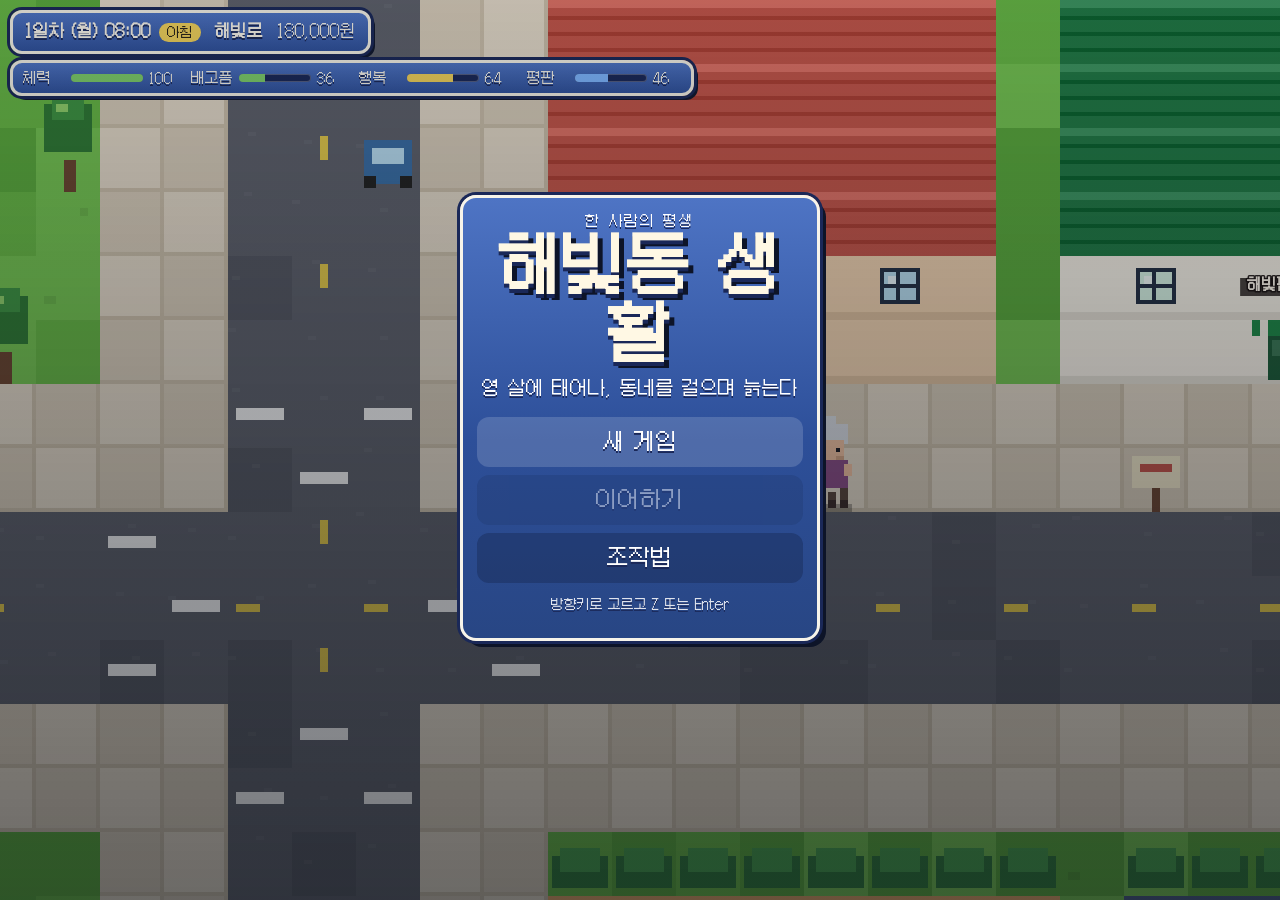
==== commit 81008237: "Serve 해빛동 생활 from the Pages root again. Put the Vite build back at index.html with relative ./assets" ====
--- a/index.html
+++ b/index.html
@@ -1,6497 +1,37 @@
 <!DOCTYPE html>
-<html lang="ko">
-<head>
-<meta charset="utf-8">
-<meta name="viewport" content="width=device-width,initial-scale=1,maximum-scale=1">
-<title>인생 시뮬레이션 — 한 번뿐인 인생</title>
-<style>
-*{box-sizing:border-box;margin:0;padding:0}
-html,body{height:100%;font-family:-apple-system,"Apple SD Gothic Neo","Malgun Gothic","Noto Sans KR","Noto Sans CJK KR",sans-serif;background:#9bb4c8}
-.hide{display:none!important}
-#app{max-width:480px;margin:0 auto;height:100%;position:relative;background:#b2c7d9;display:flex;flex-direction:column;box-shadow:0 0 30px rgba(0,0,0,.2)}
-/* start */
-#start{flex:1;display:flex;flex-direction:column;justify-content:center;align-items:center;padding:28px;gap:14px;background:linear-gradient(#ffeaa0,#fee500 40%,#ffd400)}
-#start h1{font-size:30px;color:#3c1e1e}
-#start p.sub{color:#5a3e2b;font-size:14px;text-align:center;line-height:1.6}
-.card{background:#fff;border-radius:18px;padding:18px;width:100%;box-shadow:0 6px 20px rgba(0,0,0,.12);display:flex;flex-direction:column;gap:12px}
-.card label{font-size:13px;color:#666}
-.names{display:flex;gap:8px}
-.names input{flex:1;min-width:0;padding:12px;border:1.5px solid #ddd;border-radius:10px;font-size:16px}
-.names input#sur{flex:0 0 70px}
-.seg{display:flex;background:#f1f1f1;border-radius:10px;padding:3px}
-.seg button{flex:1;border:0;background:none;padding:10px;border-radius:8px;font-size:15px;cursor:pointer}
-.seg button.on{background:#fff;box-shadow:0 1px 4px rgba(0,0,0,.15);font-weight:700}
-.btn{border:0;border-radius:12px;padding:14px;font-size:17px;font-weight:700;cursor:pointer}
-.btn.main{background:#3c1e1e;color:#fee500}
-.btn.sub{background:#f1f1f1;color:#333}
-/* game */
-#game{flex:1;display:flex;flex-direction:column;min-height:0}
-header{background:#a9bdce;padding:10px 12px 8px;border-bottom:1px solid rgba(0,0,0,.06)}
-.top{display:flex;align-items:center;justify-content:space-between}
-#hname{font-weight:700;font-size:16px;color:#222}
-#hage{font-size:13px;color:#2d4256;background:rgba(255,255,255,.55);padding:3px 10px;border-radius:12px;font-weight:600}
-#more{border:0;background:none;font-size:22px;cursor:pointer;padding:0 4px}
-#stats{display:flex;flex-wrap:wrap;gap:4px;margin-top:7px}
-.chip{font-size:12px;background:rgba(255,255,255,.7);padding:2px 7px;border-radius:10px;color:#333}
-.chip.low{background:#ffd5d5;color:#b00}
-.chip.money{font-weight:600}
-#menu{position:absolute;right:10px;top:46px;background:#fff;border-radius:12px;box-shadow:0 6px 20px rgba(0,0,0,.2);z-index:5;overflow:hidden}
-#menu button{display:block;width:100%;border:0;background:none;padding:12px 18px;font-size:14px;text-align:left;cursor:pointer}
-#chat{flex:1;overflow-y:auto;padding:12px 10px 16px;display:flex;flex-direction:column;gap:8px;-webkit-overflow-scrolling:touch}
-.row{display:flex;gap:7px;max-width:100%}
-.row.n{align-self:flex-start;max-width:86%}
-.row.me{align-self:flex-end;max-width:78%}
-.ava{flex:0 0 36px;height:36px;border-radius:14px;background:#fff;display:flex;align-items:center;justify-content:center;font-size:19px}
-.who{font-size:12px;color:#4a5866;margin:0 0 3px 2px}
-.bub{padding:9px 12px;border-radius:4px 16px 16px 16px;background:#fff;font-size:15px;line-height:1.5;color:#111;word-break:keep-all;overflow-wrap:anywhere;white-space:pre-wrap}
-.me .bub{background:#fee500;border-radius:16px 4px 16px 16px}
-.npc .bub{background:#eef6ff;border:1px solid #d3e6fb}
-.npc .ava{background:#eef6ff}
-.npc .who{color:#1e5aa8;font-weight:600}
-.typing .bub span{animation:blink 1s infinite;font-size:18px;color:#999;margin:0 1px}
-.typing .bub span:nth-child(2){animation-delay:.2s}.typing .bub span:nth-child(3){animation-delay:.4s}
-@keyframes blink{0%,100%{opacity:.2}50%{opacity:1}}
-.deltas{display:flex;flex-wrap:wrap;gap:4px;margin-top:4px}
-.deltas span{font-size:11px;padding:1px 6px;border-radius:8px;background:rgba(255,255,255,.6)}
-.deltas .up{color:#0a7a3a}.deltas .dn{color:#c0392b}
-.sys{align-self:center;background:rgba(0,0,0,.16);color:#fff;font-size:12.5px;padding:4px 12px;border-radius:12px;margin:4px 0;text-align:center}
-#choices{background:#fff;padding:8px 10px calc(10px + env(safe-area-inset-bottom));display:flex;flex-direction:column;gap:6px;max-height:45%;overflow-y:auto;border-top:1px solid #e3e3e3}
-#choices:empty{display:none}
-#choices button{border:1.5px solid #e6d36a;background:#fffbe0;border-radius:14px;padding:11px 14px;font-size:15px;text-align:left;cursor:pointer;color:#3c1e1e}
-#choices button:active{background:#fee500}
-.sumcard{background:#fff;border-radius:16px;padding:18px;margin:6px 4px;box-shadow:0 4px 14px rgba(0,0,0,.12)}
-.sumcard h3{font-size:19px;margin-bottom:6px;color:#3c1e1e}
-.sumcard .big{font-size:16px;font-weight:700;margin-bottom:8px}
-.sumcard .meta{font-size:14px;line-height:1.7;color:#333;background:#f7f7f7;border-radius:10px;padding:10px 12px}
-.sumcard h4{margin:14px 0 6px;font-size:15px}
-.sumcard ul{list-style:none;font-size:13.5px;line-height:1.65}
-.sumcard li b{display:inline-block;min-width:40px;color:#8a6d00}
-.bar{display:flex;align-items:center;gap:8px;font-size:13px;margin:3px 0}
-.bar span{flex:0 0 70px}.bar i{flex:1;height:8px;background:#eee;border-radius:4px;overflow:hidden}
-.bar b{display:block;height:100%;background:#f4c400}.bar em{flex:0 0 26px;text-align:right;font-style:normal}
-.reborn{margin-top:16px;width:100%;border:0;border-radius:12px;padding:14px;font-size:17px;font-weight:700;background:#3c1e1e;color:#fee500;cursor:pointer}
-</style>
-</head>
-<body>
-<div id="app">
-  <section id="start">
-    <h1>👶 인생 시뮬레이션</h1>
-    <p class="sub">1살부터 마지막 날까지,<br>수많은 갈림길 속에서 단 한 번의 인생을 살아 보세요.</p>
-    <div class="card">
-      <label>이름</label>
-      <div class="names"><input id="sur" placeholder="성" maxlength="2"><input id="given" placeholder="이름 (비우면 랜덤)" maxlength="4"></div>
-      <label>성별</label>
-      <div class="seg"><button data-g="M">👦 남자</button><button data-g="F">👧 여자</button><button data-g="R" class="on">🎲 랜덤</button></div>
-      <button class="btn sub" id="rand">🎲 이름 랜덤 생성</button>
-      <button class="btn main" id="born">태어나기</button>
-      <button class="btn sub hide" id="cont">▶ 이어하기</button>
+<html lang="ko" translate="no" class="notranslate">
+  <head>
+    <meta charset="UTF-8" />
+    <meta name="google" content="notranslate" />
+    <meta name="viewport" content="width=device-width, initial-scale=1, maximum-scale=1, user-scalable=no" />
+    <title>해빛동 생활</title>
+    <link rel="icon" href="data:image/svg+xml,%3Csvg xmlns='http://www.w3.org/2000/svg' viewBox='0 0 16 16'%3E%3Crect fill='%236fbf4a' width='16' height='16'/%3E%3Crect fill='%23c4564a' x='3' y='2' width='10' height='6'/%3E%3Crect fill='%23f0d2b0' x='3' y='8' width='10' height='6'/%3E%3Crect fill='%236e4630' x='6' y='10' width='4' height='4'/%3E%3C/svg%3E" />
+    <script type="module" crossorigin src="./assets/index-nGSZ8Av0.js"></script>
+    <link rel="stylesheet" crossorigin href="./assets/index-DVg7XS1E.css">
+  </head>
+  <body>
+    <div id="app">
+      <canvas id="world" width="480" height="320"></canvas>
+      <header id="hud"></header>
+      <p id="hint" hidden></p>
+      <div id="toasts"></div>
+      <div id="floaters"></div>
+      <section id="dialogue" hidden></section>
+      <nav id="menu" hidden></nav>
+      <div id="overlay" hidden></div>
+      <div id="pad">
+        <div class="dpad">
+          <button type="button" id="btn-up" data-code="ArrowUp" aria-label="위">▲</button>
+          <button type="button" id="btn-left" data-code="ArrowLeft" aria-label="왼쪽">◀</button>
+          <button type="button" id="btn-right" data-code="ArrowRight" aria-label="오른쪽">▶</button>
+          <button type="button" id="btn-down" data-code="ArrowDown" aria-label="아래">▼</button>
+        </div>
+        <div class="ab">
+          <button type="button" id="btn-b" data-code="Escape" aria-label="메뉴">메뉴</button>
+          <button type="button" id="btn-a" data-code="KeyZ" aria-label="확인">확인</button>
+        </div>
+      </div>
+      <div id="fatal" hidden></div>
     </div>
-  </section>
-  <section id="game" class="hide">
-    <header>
-      <div class="top"><span id="hname"></span><span id="hage"></span><button id="more">⋯</button></div>
-      <div id="stats"></div>
-    </header>
-    <div id="menu" class="hide"><button id="newlife">👶 새 인생 시작</button><button id="closemenu">닫기</button></div>
-    <div id="chat"></div>
-    <div id="choices"></div>
-  </section>
-</div>
-<script>
-/* =====================================================================
- *  인생 시뮬레이션 — 1. 공통 유틸 / 이름 / 직업 데이터
- * ===================================================================== */
-const STAT_KEYS = ['건강','행복','지능','관계','외모','체력'];
-const TRAIT_KEYS = ['착함','용기','성실','반항','창의'];
-let RNG = Math.random;
-const rnd = () => RNG();
-const ri = (a, b) => a + Math.floor(rnd() * (b - a + 1));
-const pick = arr => arr[Math.floor(rnd() * arr.length)];
-const clamp = (v, a, b) => Math.max(a, Math.min(b, v));
-function wpick(items, wf) {
-  let tot = 0;
-  const ws = items.map(x => { const w = Math.max(0, +wf(x) || 0); tot += w; return w; });
-  if (tot <= 0) return items[Math.floor(rnd() * items.length)];
-  let r = rnd() * tot;
-  for (let i = 0; i < items.length; i++) { r -= ws[i]; if (r <= 0) return items[i]; }
-  return items[items.length - 1];
-}
-
-// 스탯/성향 값 (성향은 0~100 스케일로 환산)
-function V(s, k) {
-  if (k in s.st) return s.st[k];
-  if (k in s.tr) return clamp(50 + s.tr[k] * 7, 0, 100);
-  if (k === '돈') return s.money;
-  return 0;
-}
-
-/* ---------- 조사(josa) 자동 처리: {이름|가} → 민준이 / 지우가 ---------- */
-const JOSA = {
-  '이':['이','가'],'가':['이','가'],'을':['을','를'],'를':['을','를'],'은':['은','는'],'는':['은','는'],
-  '과':['과','와'],'와':['과','와'],'아':['아','야'],'야':['아','야'],'으로':['으로','로'],'로':['으로','로'],
-  '이라니':['이라니','라니'],
-  '이라는':['이라는','라는'],'라는':['이라는','라는'],'이랑':['이랑','랑'],'랑':['이랑','랑'],
-  '이에요':['이에요','예요'],'예요':['이에요','예요'],'이야':['이야','야'],'이다':['이다','다'],
-  '이나':['이나','나'],'나':['이나','나'],'이었다':['이었다','였다'],'였다':['이었다','였다'],'이지만':['이지만','지만'],'이라고':['이라고','라고'],'라고':['이라고','라고']
-};
-function josa(w, j) {
-  const p = JOSA[j]; if (!p) return w + j;
-  const c = w.charCodeAt(w.length - 1);
-  if (c < 0xAC00 || c > 0xD7A3) return w + p[1];
-  const jong = (c - 0xAC00) % 28;
-  if (jong === 0) return w + p[1];
-  if ((j === '으로' || j === '로') && jong === 8) return w + p[1];
-  return w + p[0];
-}
-
-/* ---------- 이름 / 장소 ---------- */
-const SURN = ['김','이','박','최','정','강','조','윤','장','임','한','오','서','신','권','황','안','송','류','홍','전','고','문','양','손','배','백','허','남','심'];
-const MALE = ['민준','서준','도윤','예준','시우','하준','지호','주원','지훈','건우','우진','현우','선우','준서','유준','도현','정우','승현','태윤','재민','성민','동현','진우','상훈','영호','민재','은호','시후','태민','준혁','한결','지성','윤호','재원','민석','경수','태양','바다','승우','현수'];
-const FEMALE = ['서연','서윤','지우','하은','민서','지민','수아','하린','지아','윤서','채원','예은','소율','다은','수빈','유진','지은','예린','민지','하윤','소연','혜진','은지','나연','가은','서아','지현','유나','아린','세아','보람','다현','수정','미소','하늘','나래','슬기','예지','채은','은비'];
-const CITY = ['서울','부산','대구','인천','광주','대전','울산','수원','전주','춘천','제주','청주','포항','창원','강릉','목포','여수','안동'];
-const COMP = ['한빛전자','대한물산','미래테크','하늘건설','누리소프트','새봄식품','동방금융','푸른제약','케이디모빌리티','온누리유통','별빛엔터','은하화학'];
-const DOGN = ['초코','몽이','두부','콩이','보리','뭉치','해피','코코','밤이','호두'];
-const CATN = ['나비','치즈','까미','레오','루루','모모','냥이','달이'];
-const MIDDLE_UNIV = ['한국대학교','서진대학교','연화대학교'];
-const DATE_JOBS = ['간호사','회사원','디자이너','개발자','초등학교 교사','공무원','요리사','대학원생','은행원','약사','헬스 트레이너','작가'];
-
-function opp(s) { return s.g === 'M' ? 'F' : 'M'; }
-function genName(g) { return pick(g === 'M' ? MALE : FEMALE); }
-function uniqName(s, g) {
-  const used = new Set(Object.values(s.npc || {}));
-  if (s.fam && s.fam.sib) used.add(s.fam.sib.name);
-  (s.kids || []).forEach(k => used.add(k.n));
-  for (let i = 0; i < 30; i++) { const n = genName(g); if (!used.has(n) && n !== s.given) return n; }
-  return genName(g);
-}
-
-/* ---------- 직업 ---------- */
-// inc: 연 소득(만원) 기준, lad: 승진 사다리, corp: 회사명 붙음, vol: 소득 변동성
-const JOBS = {
-  대기업:   { inc:5200, lad:['사원','대리','과장','차장','부장','상무','전무','사장'], corp:1 },
-  중소:     { inc:3200, lad:['사원','대리','과장','차장','부장','이사'], corp:1 },
-  공무원:   { inc:3800, lad:['9급 공무원','8급 공무원','7급 공무원','6급 주무관','5급 사무관','4급 서기관','3급 부이사관'] },
-  의사:     { inc:15000, lad:['전문의','과장 의사','부원장','병원장'] },
-  교사:     { inc:4000, lad:['교사','부장 교사','교감 선생님','교장 선생님'] },
-  기간제:   { inc:2800, lad:['기간제 교사','정교사','부장 교사'] },
-  개발자:   { inc:5500, lad:['주니어 개발자','시니어 개발자','개발 팀장','CTO'] },
-  생산직:   { inc:3800, lad:['생산직 사원','반장','조장','공장장'] },
-  자영업:   { inc:4000, lad:['카페 사장','2호점 사장','프랜차이즈 대표'], vol:0.5 },
-  창업가:   { inc:2000, lad:['스타트업 대표','성장 기업 대표','유니콘 기업 대표'], vol:0.6 },
-  알바:     { inc:1800, lad:['아르바이트생','매니저','점장'] },
-  연예인:   { inc:3000, lad:['무명 배우','조연 배우','주연 배우','톱스타'], vol:0.8 },
-  유튜버:   { inc:2500, lad:['유튜버','인기 유튜버','100만 유튜버'], vol:0.7 },
-  프로게이머:{ inc:4000, lad:['프로게이머','주전 프로게이머','월드 챔피언','게임단 감독'], vol:0.5 },
-  운동선수: { inc:4000, lad:['실업팀 선수','국가대표 선수','감독'], vol:0.4 },
-  예술가:   { inc:2000, lad:['무명 작가','작가','인기 작가','거장'], vol:0.8 },
-  과학자:   { inc:5000, lad:['연구원','선임 연구원','책임 연구원','연구소장'] },
-};
-function jobName(s) {
-  if (!s.job) return s.lastJob || '무직';
-  const J = JOBS[s.job.k]; const t = J.lad[Math.min(s.job.lv, J.lad.length - 1)];
-  return J.corp ? `${s.job.comp} ${t}` : t;
-}
-const EDU_LABEL = { 의대:'의대 졸업', 명문:'명문대 졸업', 지방:'대학교 졸업', 전문:'전문대 졸업', 체대:'체대 졸업', 예대:'예대 졸업', 고졸:'고등학교 졸업' };
-
-/* ---------- 이벤트 작성 헬퍼 ---------- */
-const hi = (k, b = 0) => s => Math.max(0.05, b + V(s, k) / 50);      // 스탯 높을수록 잘 나옴
-const lo = (k, b = 0) => s => Math.max(0.05, b + (100 - V(s, k)) / 50); // 스탯 낮을수록 잘 나옴
-const F = f => s => !!s.flags[f];
-const NF = f => s => !s.flags[f];
-const AND = (...fs) => s => fs.every(f => f(s));
-const OR = (...fs) => s => fs.some(f => f(s));
-const ST = (k, n) => s => V(s, k) >= n;
-const STL = (k, n) => s => V(s, k) < n;
-const HASJOB = s => !!s.job;
-const HASSIB = s => !!(s.fam && s.fam.sib);
-const KIDS = s => s.kids.length > 0;
-const KA = s => s.kids.length ? s.age - s.kids[0].b : -99;           // 첫째 나이
-const KAin = (a, b) => s => KA(s) >= a && KA(s) <= b;
-const SINGLE = s => !s.flags.연애 && !s.flags.기혼;
-const UNI = F('대학생');
-const fert = s => s.age < 35 ? 0.8 : s.age < 40 ? 0.5 : 0.2;
-
-/* ---------- 이벤트 작성 DSL (데이터 파일에서 사용) ----------
- *  S(id, [최소,최대], '상황', [ [선택지, 결과, 효과, 조건?, 기록?], ... ], 옵션)
- *     결과: 'A || B || C' 처럼 쓰면 셋 중 랜덤 / 배열이면 [[텍스트, 효과, 가중치, 기록], ...] 가중 랜덤
- *     기본 옵션: rep:true, cd:4 (생활 이벤트는 여러 번 나올 수 있음)
- *  T(id, [최소,최대], '말하는 사람', '첫 대사/상황', [ [선택지, 대답, 효과, 다음노드?, 조건?, 기록?], ... ], 옵션)
- *     다음노드 = { t:'추가 대사(선택)', c:[ 같은 형식의 선택지들 ] }  → 대화가 2~4턴 이어진다
- *     “ 로 시작하는 문장은 말하는 사람의 말풍선으로 표시된다.
- */
-function _cvOut(o) { return [o[0], o[1] || '', o[2] == null ? 1 : o[2], o[3], o[4] ? _cvNode(o[4]) : undefined]; }
-function _cvNode(n) { return { t: n.t, who: n.who, ico: n.ico, c: n.c.map(_cvTalk) }; }
-function _cvTalk(ch) {
-  const [l, txt, fx, nx, cond, note] = ch;
-  const outs = Array.isArray(txt) ? txt.map(_cvOut) : [[txt, fx || '', 1, note, nx ? _cvNode(nx) : undefined]];
-  return [l, outs, cond];
-}
-function _cvSimple(ch) {
-  const [l, txt, fx, cond, note] = ch;
-  const outs = Array.isArray(txt) ? txt.map(_cvOut) : [[txt, fx || '', 1, note]];
-  return [l, outs, cond];
-}
-function S(id, a, t, cs, o = {}) { E(Object.assign({ id, a, t, rep: true, cd: 4, c: cs.map(_cvSimple) }, o)); }
-function T(id, a, who, t, cs, o = {}) { E(Object.assign({ id, a, who, t, c: cs.map(_cvTalk) }, o)); }
-const SPECIAL_EXT = {};   // 데이터 파일에서 추가하는 특수 효과 ($이름)
-/*  D(id, [최소,최대], '말하는 사람', 'NPC키(호감도)', '첫 상황', [턴...], 옵션)
- *     턴 = { q:'NPC 대사(선택)', o:[ [선택지, 대답, 효과, 조건?, 'end'?] ] }  → 턴이 차례로 이어지는 4~8회 대화
- *     대답이 함수면 상태(호감도 등)에 따라 달라진다.  효과의 ♥+3 은 이 NPC 호감도, @키 는 '기억' 저장.
- */
-function D(id, a, who, k, open, turns, o = {}) {
-  const fxk = fx => (fx || '').replace(/♥([+-])/g, '♥' + k + '$1');
-  let next = null;
-  for (let i = turns.length - 1; i >= 0; i--) {
-    const tu = turns[i], nx = next;
-    const opts = tu.o.map(op => {
-      const [l, r, fx, cond, end] = op;
-      const n2 = end === 'end' ? undefined : (end && typeof end === 'object' ? end : nx);
-      if (Array.isArray(r) && Array.isArray(r[0])) return [l, r.map(x => [x[0], fxk(x[1]), x[2], x[3], x[4] === 'end' ? undefined : (x[4] || n2)]), '', undefined, cond];
-      return [l, r, fxk(fx), n2 || undefined, cond];
-    });
-    next = i === 0 ? opts : { t: tu.q, c: opts };
-  }
-  T(id, a, who, open, next, Object.assign({ man: true, k, ico: ICO[k] || '🙂' }, o));
-}
-// 호감도에 따라 다른 대사: A('엄마', 높을 때, 보통, 낮을 때)
-const A = (k, h, m, l) => s => { const v = affOf(s, k); return v >= 70 ? h : v >= 40 ? (m == null ? h : m) : (l == null ? (m == null ? h : m) : l); };
-const AFF = (k, n) => s => affOf(s, k) >= n;
-const AFFL = (k, n) => s => affOf(s, k) < n;
-const MEM = k => s => s.mem[k] != null;
-const ICO = { 형제:'🧑', 단짝:'🧒', 절친:'🧑‍🤝‍🧑', 첫사랑:'💗', 라이벌:'😤', 은사:'🧑‍🏫', 배우자:'💑', 애인:'💕', 자녀:'🧒', 손주:'👶', 이웃:'🏠', 동료:'💼', 사수:'👔', 동기:'🎓', 선배:'🎓', 엄마:'👩', 아빠:'👨', 할머니:'👵', 할아버지:'👴', 선생님:'🧑‍🏫', 친구:'🧒', 연인:'💕', 상사:'👔', 아이:'🧒', 노인:'🧓', 군인:'🪖', 의사:'🧑‍⚕️' };
-
-/* =====================================================================
- *  2. 이벤트 데이터 — 여기에 이벤트를 계속 추가하면 됩니다.
- *
- *  E({ id, a:[최소나이,최대나이], t:'상황', c:[ [선택지, [결과...], 조건?], ... ], ...옵션 })
- *   결과 = ['결과 텍스트', '효과', 가중치(숫자|함수, 생략=1), '인생 기록(선택)']
- *   효과 문법(공백 구분):
- *     건강+3 행복-2 지능 관계 외모 체력 (스탯 0~100) / 착함 용기 성실 반항 창의 (숨은 성향)
- *     돈+500 (만원) / #플래그  #키=값  !#플래그(해제) / >이벤트id:N (N년 뒤 연결 이벤트)
- *     $특수:인자 (date, marry, child, job:대기업, edu:명문, die:원인 ... 엔진의 SPECIAL 참고)
- *   옵션: force(조건 맞으면 최우선) chain(연결로만 등장) rep(반복) cd(반복 쿨다운 년)
- *         w(등장 가중치) if(조건 함수) g('M'|'F') mil(군 복무 중 등장) setup(등장 시 실행)
- *   텍스트 치환: {이름} {친구} {단짝} {짝사랑} {상대} {애인} {배우자} {자녀} {형제} {형제이름}
- *              {선생님} {상사} {동료} {회사} {도시} {대학} {직업} {나이} {나호칭} {노인호칭} ...
- *              {이름|가} 처럼 쓰면 받침에 맞춰 이/가, 을/를, 은/는, 와/과 등이 자동으로 붙습니다.
- * ===================================================================== */
-const EVENTS = [];
-// 기존 데이터는 '세는 나이(1살=태어난 해)' 기준으로 작성됨 → 만 나이로 1 내린다. 새 파일은 MAN=true 로 만 나이 그대로 사용.
-let MAN = false;
-function E(o) {
-  if (!o.man && !MAN) o.a = [Math.max(0, o.a[0] - 1), Math.max(0, o.a[1] - 1)];
-  EVENTS.push(o);
-}
-
-/* ======================= 영아기 (1~2살) ======================= */
-E({ id:'b_doljabi', a:[1,1], man:true, force:true,
-  t:'오늘은 {이름}의 돌잔치! 상 위에 실, 돈, 연필, 마이크, 판사봉이 놓여 있다. 온 가족이 숨을 죽이고 지켜본다.',
-  c:[
-    ['실을 잡는다', [['“오래오래 건강하게 살겠구나!” 할머니가 손뼉을 치며 기뻐하신다.', '건강+6 행복+2 #돌잡이=실', 1, '돌잡이에서 실을 잡았다']]],
-    ['돈을 잡는다', [['“우리 집 부자 되겠네!” 아빠가 지폐를 흔들며 웃는다.', '돈+10 행복+2 #돌잡이=돈', 1, '돌잡이에서 돈을 잡았다']]],
-    ['연필을 잡는다', [['“공부 잘하겠다!” 엄마 눈이 반짝인다. 벌써 학습지 생각을 하시는 것 같다.', '지능+4 성실+1 #돌잡이=연필', 1, '돌잡이에서 연필을 잡았다']]],
-    ['마이크를 잡는다', [['마이크를 입에 넣고 옹알거리자 모두 빵 터졌다. “연예인 하겠네!”', '관계+3 외모+2 #돌잡이=마이크', 1, '돌잡이에서 마이크를 잡았다']]],
-    ['판사봉을 잡는다', [['판사봉으로 상을 탕탕 내리쳤다. “정의로운 사람이 되겠어.”', '용기+1 착함+1 지능+2 #돌잡이=판사봉', 1, '돌잡이에서 판사봉을 잡았다']]],
-  ]});
-E({ id:'b_crawl', a:[1,1], t:'거실 바닥에 장난감이 흩어져 있다. 엉금엉금 기어가서 집은 것은…',
-  c:[
-    ['공', [['데굴데굴 굴러가는 공을 쫓아 온 거실을 기어다녔다. 다리에 힘이 붙는 것 같다.', '체력+3 행복+2 #공놀이']]],
-    ['인형', [['곰 인형을 꼭 끌어안고 볼을 비볐다. 엄마가 흐뭇하게 사진을 찍는다.', '행복+3 착함+1']]],
-    ['아빠 휴대폰', [['화면을 마구 누르다가 아빠 회사 단톡방에 이모티콘을 보냈다. 아빠의 비명이 들린다.', '지능+1 반항+1 행복+1'], ['휴대폰을 입에 넣고 침 범벅으로 만들었다. 혼날 줄 알았는데 아빠가 웃는다.', '행복+2']]],
-    ['그림책', [['책장을 넘기며 알록달록한 그림을 한참 바라봤다.', '지능+3 창의+1']]],
-  ]});
-E({ id:'b_food', a:[1,1], t:'엄마가 숟가락에 당근 이유식을 떠서 “아~” 하고 내민다. 낯선 냄새가 난다.',
-  c:[
-    ['먹는다', [['오물오물… 생각보다 달다! 한 그릇을 싹 비웠다.', '건강+3 체력+1 성실+1'], ['한 입 먹고 표정이 일그러졌지만 꾹 삼켰다.', '건강+2 용기+1']]],
-    ['뱉는다', [['푸우— 이유식이 엄마 얼굴에 튀었다. 엄마는 한숨을 쉬며 다시 숟가락을 든다.', '건강-1 반항+1 행복+1']]],
-    ['운다', [['으앙! 울음을 터뜨리자 엄마가 결국 분유를 타 주었다. 우는 게 통한다는 걸 배웠다.', '행복+1 반항+1 건강-1'], ['아무리 울어도 엄마는 꿈쩍하지 않았다. 결국 지쳐서 받아먹었다.', '건강+1 성실+1']]],
-  ]});
-E({ id:'b_walk', a:[1,1], t:'소파를 붙잡고 겨우 일어섰다. 저 앞에서 아빠가 두 팔을 벌리고 기다리고 있다.',
-  c:[
-    ['한 발 내딛는다', [['한 발, 두 발… 세 발째에 아빠 품에 골인! 집안이 환호성으로 가득 찼다.', '체력+3 용기+2 행복+2', hi('체력', 0.5), '첫걸음마를 뗐다'], ['한 발 내딛자마자 쿵 엉덩방아. 그래도 울지 않고 다시 일어섰다.', '체력+2 용기+1 성실+1']]],
-    ['주저앉는다', [['털썩 주저앉아 아빠를 빤히 쳐다봤다. 걷는 건 다음에 하기로 했다.', '행복+1']]],
-    ['기어서 간다', [['역시 기는 게 빠르다. 쏜살같이 기어가 아빠 품에 안겼다.', '체력+1 창의+1']]],
-  ]});
-E({ id:'b_word', a:[1,2], t:'요즘 입을 오물거리며 뭔가 말을 하려 한다. 가족들이 귀를 쫑긋 세운다. 첫 마디는…',
-  c:[
-    ['“엄마”', [['엄마가 눈물을 글썽이며 꼭 안아 주었다.', '행복+3 관계+2', 1, '첫 마디는 “엄마”였다']]],
-    ['“아빠”', [['아빠가 감격해서 온 친척에게 자랑 전화를 돌렸다.', '행복+3 관계+2', 1, '첫 마디는 “아빠”였다']]],
-    ['“맘마”', [['역시 먹는 게 최고다. 엄마가 웃으며 간식을 꺼냈다.', '건강+1 행복+2', 1, '첫 마디는 “맘마”였다']]],
-    ['“싫어”', [['첫 마디가 “싫어”라니. 가족 모두 앞날이 살짝 걱정된다.', '반항+2 용기+1', 1, '첫 마디는 “싫어”였다']]],
-  ]});
-E({ id:'b_night', a:[1,2], t:'새벽 3시, 눈이 번쩍 떠졌다. 배도 고프고, 어둡고, 무섭다.',
-  c:[
-    ['크게 운다', [['엄마가 비몽사몽 달려와 안아 주었다. 엄마 눈 밑이 퀭하다.', '행복+2 관계+1'], ['아빠가 왔다. 서툰 자장가가 이상하게 웃겨서 울음이 멈췄다.', '행복+2']]],
-    ['손가락을 빤다', [['손가락을 쪽쪽 빨다 다시 잠들었다. 혼자서도 잘 견딘다.', '성실+1 용기+1']]],
-    ['옹알이를 한다', [['천장을 보며 혼자 옹알옹알 떠들다 잠들었다.', '창의+2']]],
-  ]});
-E({ id:'b_bath', a:[2,2], t:'목욕 시간이다. 욕조에 노란 오리 장난감이 둥둥 떠 있다.',
-  c:[
-    ['물장구를 친다', [['화장실이 물바다가 됐다. 엄마는 반쯤 포기한 얼굴이다.', '체력+2 행복+3 반항+1']]],
-    ['오리와 논다', [['오리를 물속에 넣었다 뺐다 하며 한참 놀았다. 뭔가 원리를 깨달은 표정이다.', '지능+2 창의+1 행복+1']]],
-    ['울며 버틴다', [['머리 감기 싫어서 온몸으로 저항했다. 결국 반만 씻었다.', '반항+1 건강-1']]],
-  ]});
-E({ id:'b_stranger', a:[2,2], t:'명절, 처음 보는 친척 어른이 “아이고 예쁘다~” 하며 두 팔을 벌린다.',
-  c:[
-    ['안긴다', [['방긋 웃으며 안기자 용돈 봉투가 손에 쥐어졌다. 사교성 만렙이다.', '관계+3 돈+5 행복+1']]],
-    ['운다', [['자지러지게 울었다. 친척 어른이 머쓱하게 웃는다.', '관계-1 행복-1']]],
-    ['엄마 뒤에 숨는다', [['엄마 다리 뒤에 숨어 빼꼼 쳐다봤다. 다들 귀엽다며 웃었다.', '관계+1 외모+1']]],
-  ]});
-E({ id:'b_tv', a:[2,2], t:'TV에서 신나는 동요가 흘러나온다.',
-  c:[
-    ['춤춘다', [['엉덩이를 씰룩씰룩. 영상이 가족 단톡방에서 대박이 났다.', '체력+1 관계+2 행복+2']]],
-    ['화면을 만진다', [['TV 화면에 손자국이 가득. 화면 속 친구를 잡으려다 실패했다.', '지능+1 반항+1']]],
-    ['블록을 쌓는다', [['TV는 관심 없다. 블록으로 높은 탑을 쌓았다.', '지능+2 창의+2 성실+1']]],
-  ]});
-E({ id:'b_sibling_new', a:[2,4], w:0.7, if: s => !HASSIB(s),
-  t:'엄마 배가 점점 불러 오더니, 어느 날 집에 쪼글쪼글한 아기가 왔다. {이름}의 동생이란다.',
-  c:[
-    ['쓰다듬는다', [['조심조심 동생 {형제이름|의} 볼을 쓰다듬었다. 작은 손이 내 손가락을 꼭 잡았다.', '$sib 착함+2 행복+2', 1, '동생이 태어났다']]],
-    ['질투한다', [['엄마 아빠가 동생만 본다. 서러워서 일부러 컵을 엎었다.', '$sib 반항+2 행복-2', 1, '동생이 태어났다']]],
-    ['장난감을 양보한다', [['아끼던 딸랑이를 동생 {형제이름} 옆에 놓아주었다.', '$sib 착함+3 관계+1', 1, '동생이 태어났다']]],
-  ]});
-E({ id:'b_fever', a:[1,2], t:'밤새 열이 펄펄 끓는다. 엄마가 해열제 시럽을 들고 왔다.',
-  c:[
-    ['받아먹는다', [['쓴맛을 참고 꿀꺽. 다음 날 아침 열이 내렸다.', '건강+2 성실+1']]],
-    ['뱉는다', [['약을 뱉어 버렸다. 결국 응급실에 가서 주사를 맞았다.', '건강-3 반항+1'], ['뱉었지만 다행히 열은 저절로 내렸다.', '건강-1']]],
-    ['엄마 품에 안긴다', [['엄마 품에서 밤새 끙끙 앓았다. 엄마의 따뜻한 손이 기억에 남았다.', '건강+1 행복+2 관계+1']]],
-  ]});
-E({ id:'b_park', a:[2,2], t:'놀이터 모래밭. 옆에 다른 아기가 빨간 삽을 들고 있다.',
-  c:[
-    ['삽을 뺏는다', [['삽을 확 뺏었다. 그 아기가 울자 엄마가 대신 사과했다.', '반항+2 용기+1 관계-2'], ['뺏으려다 오히려 삽으로 머리를 맞았다. 세상은 냉정하다.', '건강-1 행복-2']]],
-    ['모래성을 쌓는다', [['손으로 모래를 토닥토닥. 그럴듯한 성이 완성됐다.', '창의+2 성실+1']]],
-    ['모래를 먹어 본다', [['맛은… 없다. 엄마가 기겁하며 입을 닦아 줬다.', '건강-1 지능+1']]],
-    ['같이 놀자고 손짓한다', [['삽을 같이 쓰며 깔깔 웃었다. 생애 첫 친구가 생겼다.', '관계+3 착함+1']]],
-  ]});
-E({ id:'b_stairs', a:[2,2], t:'현관 앞 계단. 위층에서 강아지 짖는 소리가 들린다.',
-  c:[
-    ['기어 올라간다', [['낑낑대며 끝까지 올라갔다! 강아지와 눈이 마주쳤다.', '체력+2 용기+2', hi('체력')], ['세 칸쯤 오르다 미끄러져 무릎이 까졌다.', '건강-2 용기+1']]],
-    ['엄마 손을 잡는다', [['엄마 손을 잡고 한 칸 한 칸. 안전제일.', '성실+1 건강+1']]],
-    ['강아지 흉내를 낸다', [['“멍멍!” 위층 강아지가 더 크게 짖었다.', '창의+1 행복+2']]],
-  ]});
-
-/* ======================= 유아기 (3~4살) ======================= */
-E({ id:'t_daycare', a:[3,3], force:true, t:'어린이집 첫날. 낯선 교실, 낯선 아이들. 엄마가 손을 놓으려 한다.',
-  c:[
-    ['엄마 다리를 붙잡고 운다', [['한 시간을 울다 선생님 품에서 잠들었다.', '행복-2 관계-1'], ['울다가 옆 친구가 준 과자에 울음을 뚝 그쳤다.', '관계+2']]],
-    ['씩씩하게 들어간다', [['“다녀오겠습니다!” 선생님이 칭찬 스티커를 붙여 주었다.', '용기+2 관계+2 행복+1']]],
-    ['선생님 뒤에 숨는다', [['선생님 뒤에 숨어 하루 종일 아이들을 구경만 했다.', '관계-1 지능+1']]],
-  ]});
-E({ id:'t_toy_fight', a:[3,4], t:'{친구|가} 내가 갖고 놀던 자동차 장난감을 휙 가져갔다.',
-  c:[
-    ['다시 뺏는다', [['힘으로 다시 뺏어 왔다. {친구|는} 울고, 나는 생각하는 의자에 앉았다.', '반항+2 용기+1 관계-2'], ['줄다리기 끝에 장난감 바퀴가 빠졌다. 둘 다 엉엉 울었다.', '행복-2 관계-1']]],
-    ['운다', [['서럽게 울었다. 선생님이 달래 주며 장난감을 돌려받아 주었다.', '행복-1']]],
-    ['선생님께 이른다', [['“선생님! {친구|가} 뺏었어요!” 정의는 실현됐지만 {친구|와}는 서먹해졌다.', '성실+1 관계-1']]],
-    ['같이 놀자고 한다', [['“같이 놀자!” 둘이서 자동차 경주를 했다.', '착함+2 관계+3 행복+1']]],
-  ]});
-E({ id:'t_veggie', a:[3,4], t:'점심 반찬에 초록색 브로콜리가 나왔다. 딱 봐도 맛없게 생겼다.',
-  c:[
-    ['눈 딱 감고 먹는다', [['…의외로 고소하다? 편식 안 하는 어린이로 칭찬받았다.', '건강+3 성실+1']]],
-    ['몰래 숨긴다', [['식판 밑에 숨겼는데 들키지 않았다. 완전 범죄!', '창의+1 반항+1 건강-1'], ['숨겼다가 선생님께 딱 걸렸다. 두 개를 더 먹었다.', '건강+2 행복-2']]],
-    ['친구 식판에 넘긴다', [['{친구|에게} 슬쩍 넘겼다. 알고 보니 {친구|는} 브로콜리를 좋아했다. 윈윈!', '관계+2 창의+1']]],
-  ]});
-E({ id:'t_why', a:[4,4], t:'요즘 세상 모든 게 궁금하다. 하늘은 왜 파래? 개미는 왜 줄 서서 가?',
-  c:[
-    ['하루 종일 “왜?”를 묻는다', [['부모님이 그림 백과사전을 사 주셨다. 그림만 봐도 재밌다.', '지능+3 창의+1', hi('지능', 0.5)], ['“그만 좀 물어봐!” 아빠가 결국 폭발했다.', '지능+1 행복-1']]],
-    ['직접 관찰한다', [['마당에 쪼그려 앉아 개미를 한 시간 동안 지켜봤다.', '지능+2 성실+2']]],
-    ['내 마음대로 상상한다', [['“하늘이 파란 건 고래가 페인트칠해서야.” 나만의 우주를 만들었다.', '창의+3']]],
-  ]});
-E({ id:'t_wall', a:[3,4], t:'새로 산 크레파스. 하얀 거실 벽지가 거대한 도화지처럼 보인다.',
-  c:[
-    ['벽에 그린다', [['거실 벽에 걸작이 탄생했다. 엄마는 절규했지만 아빠는 몰래 사진을 찍었다.', '창의+3 반항+2 행복+1']]],
-    ['스케치북에 그린다', [['가족 얼굴을 그렸다. 그림은 냉장고 문에 붙었다.', '창의+2 성실+1 관계+1']]],
-    ['{형제} 얼굴에 그린다', [['{형제이름|의} 얼굴에 수염을 그렸다. 둘 다 혼났지만 깔깔 웃었다.', '반항+1 행복+2 관계+1']], HASSIB],
-  ]});
-E({ id:'t_lost', a:[4,4], t:'대형마트에서 장난감 구경을 하다 고개를 드니 엄마가 없다!',
-  c:[
-    ['울면서 엄마를 찾는다', [['울음소리를 듣고 엄마가 뛰어왔다. 꼭 안긴 채 한참 울었다.', '행복-1 관계+1'], ['울며 헤매다 더 멀리 가 버렸다. 결국 미아 방송이 나왔다.', '행복-3 용기+1']]],
-    ['직원에게 도움을 청한다', [['“엄마를 잃어버렸어요.” 침착하게 말했다. 직원 누나가 엄마를 찾아 주었다.', '용기+2 지능+2']]],
-    ['장난감 코너에서 기다린다', [['어차피 엄마는 여기로 올 거다. 아니나 다를까, 10분 뒤 엄마가 나타났다.', '지능+2 창의+1']]],
-  ]});
-E({ id:'t_dog', a:[3,4], t:'공원 산책 중, 커다란 골든 리트리버가 꼬리를 흔들며 다가온다.',
-  c:[
-    ['쓰다듬는다', [['폭신폭신! 강아지가 얼굴을 핥았다. 강아지가 좋아졌다.', '행복+3 용기+1 #강아지좋아'], ['쓰다듬다 강아지가 덮쳐서 넘어졌다. 놀랐지만 다치진 않았다.', '용기+1 행복-1']]],
-    ['도망간다', [['비명을 지르며 도망쳤다. 그 뒤로 큰 개만 보면 무섭다.', '용기-2 #개무서움']]],
-    ['멍멍 따라 짖는다', [['강아지가 고개를 갸웃했다. 주인 아저씨가 웃음을 터뜨렸다.', '창의+1 관계+1 행복+1']]],
-  ]});
-E({ id:'t_potty', a:[3,3], t:'기저귀를 뗄 시간이다. 화장실에 귀여운 아기 변기가 생겼다.',
-  c:[
-    ['변기에 앉아 본다', [['성공! 박수를 받으며 스티커를 받았다.', '성실+2 행복+2'], ['앉아 있다가 그냥 일어났는데, 그 직후 바지에 실수했다.', '행복-1']]],
-    ['거부한다', [['기저귀가 편하다고! 한 달은 더 버텼다.', '반항+2']]],
-    ['인형을 먼저 앉힌다', [['인형을 먼저 변기에 앉혀 시범을 보였다. 그리고 자신 있게 성공했다.', '창의+2 성실+1']]],
-  ]});
-E({ id:'t_hide', a:[4,4], t:'사촌 {친구|와} 숨바꼭질 중이다. 어디에 숨을까?',
-  c:[
-    ['장롱 속', [['너무 잘 숨어서 아무도 못 찾았다. 그러다 잠들어서 온 가족이 난리가 났다.', '창의+2 행복+1 관계-1'], ['장롱 문이 안 열려 갇혔다! 울어서 겨우 구출됐다.', '용기-1 행복-2']]],
-    ['커튼 뒤', [['발이 다 보였다. 1초 만에 잡혔다.', '행복+1']]],
-    ['내가 술래를 한다', [['열까지 세고 집 안을 샅샅이 뒤져 모두 찾아냈다.', '지능+2 성실+1 관계+1']]],
-  ]});
-E({ id:'t_hangul', a:[4,4], t:'엄마가 한글 학습지를 내밀었다. “가, 나, 다… 따라 해 볼까?”',
-  c:[
-    ['열심히 따라 쓴다', [['삐뚤빼뚤하지만 처음으로 내 이름을 썼다!', '지능+4 성실+2', hi('성실', 1), '처음으로 이름을 썼다'], ['열심히 했지만 아직 손에 힘이 없다. 그래도 칭찬받았다.', '지능+2 성실+1']]],
-    ['놀고 싶다고 떼쓴다', [['학습지를 구겨 버렸다.', '반항+2 지능-1 행복+1']]],
-    ['그림만 그린다', [['글자 옆 칸에 사과와 나비를 그렸다.', '창의+2 지능+1']]],
-  ]});
-
-/* ======================= 유치원 (5~7살) ======================= */
-E({ id:'k_enter', a:[5,5], force:true, t:'오늘부터 {도시} 해바라기 유치원 새싹반! 선생님이 한 명씩 자기소개를 시킨다.',
-  c:[
-    ['크게 소개한다', [['“안녕하세요! 저는 {이름}입니다!” 박수가 쏟아졌다.', '용기+2 관계+3']]],
-    ['작은 목소리로 소개한다', [['모기만 한 목소리였지만, 끝까지 해냈다.', '성실+1 관계+1']]],
-    ['장기자랑을 한다', [['갑자기 상어 가족 춤을 췄다. 반 전체가 따라 췄다. 순식간에 인기 스타.', '관계+4 외모+1 창의+1']]],
-  ]});
-E({ id:'k_bestfriend', a:[5,6], if: NF('단짝'), setup: s => { s.npc.단짝 = uniqName(s, s.g); },
-  t:'블록 놀이를 하는데 {단짝|이라는} 아이가 다가와 “이거 같이 만들래?” 하고 물었다.',
-  c:[
-    ['같이 만든다', [['둘이서 엄청 높은 성을 만들었다. 그날부터 {단짝|은} 제일 친한 친구가 되었다.', '관계+4 행복+3 #단짝 >e_bf_move:4', 1, '{단짝|과} 단짝 친구가 되었다']]],
-    ['혼자 하겠다고 한다', [['“싫어, 혼자 할 거야.” {단짝|은} 시무룩해져 돌아갔다.', '관계-2 성실+1']]],
-    ['간식을 나눠 준다', [['가방 속 젤리를 반으로 나눠 줬다. {단짝|은} 환하게 웃었다. 오랜 우정의 시작이었다.', '착함+2 관계+4 #단짝 >e_bf_move:4', 1, '{단짝|과} 단짝 친구가 되었다']]],
-  ]});
-E({ id:'k_play', a:[5,7], rep:true, cd:2, t:'자유놀이 시간. 친구들이 소꿉놀이 역할을 정하고 있다.',
-  c:[
-    ['의사 역할', [['친구들 배에 장난감 청진기를 대고 진지하게 진찰했다.', '지능+2 착함+1 #의사놀이']]],
-    ['공룡 역할', [['크앙! 교실을 쿵쾅쿵쾅 뛰어다녔다.', '체력+2 행복+2 반항+1']]],
-    ['엄마 아빠 역할', [['친구들 밥을 챙겨 주는 역할을 맡았다. 다정하다는 소리를 들었다.', '착함+2 관계+2']]],
-    ['구경한다', [['구석에서 친구들 노는 걸 보며 혼자 이야기를 지어냈다.', '창의+2']]],
-  ]});
-E({ id:'k_santa', a:[6,6], t:'크리스마스이브. 산타 할아버지가 진짜 있는지 너무 궁금하다.',
-  c:[
-    ['믿고 일찍 잔다', [['아침에 머리맡에 선물이 있었다! 산타는 진짜다!', '행복+4'], ['선물이 양말 한 켤레였다. 산타 할아버지 요즘 형편이 어려우신가 보다.', '행복+1']]],
-    ['밤새 지켜본다', [['새벽 2시, 아빠가 선물을 놓고 가는 걸 목격했다. 엄청난 비밀을 알아 버렸다.', '지능+2 행복-1 #산타의비밀'], ['기다리다 잠들어 버렸다. 아침에 선물은 있었다.', '행복+2']]],
-    ['산타에게 편지를 쓴다', [['“산타 할아버지, 장난감 말고 강아지 주세요.” 부모님이 편지를 보고 한참 웃으셨다.', '창의+2 행복+2']]],
-  ]});
-E({ id:'k_talent', a:[6,7], t:'유치원 학예회 날! 부모님이 객석에서 휴대폰을 들고 계신다.',
-  c:[
-    ['맨 앞에서 춤춘다', [['완벽한 무대! 앙코르까지 받았다.', '관계+3 외모+2 용기+2 #무대체질', hi('용기', 0.5), '학예회에서 주인공처럼 빛났다'], ['너무 신나서 춤추다 넘어졌다. 그래도 끝까지 췄다.', '용기+2 행복+1']]],
-    ['노래를 부른다', [['떨리는 목소리로 노래를 불렀다. 객석에서 엄마가 우는 게 보였다.', '관계+2 행복+2']]],
-    ['뒤에서 나무 역할', [['나무 역할로 20분간 두 팔을 들고 서 있었다. 묵묵함의 극치.', '성실+3 체력+1']]],
-  ]});
-E({ id:'k_hakwon', a:[6,7], t:'엄마가 학원 전단지 세 장을 내밀었다. “{이름|아}, 뭐 배워 볼래?”',
-  c:[
-    ['태권도', [['흰 띠를 매고 “태권!” 기합 소리가 우렁차다.', '체력+4 용기+2 #태권도']]],
-    ['피아노', [['바이엘 1권 시작. 손가락이 꼬인다.', '창의+2 성실+2 #피아노']]],
-    ['미술', [['미술학원 물감 냄새가 좋다.', '창의+4 #미술']]],
-    ['다 싫다', [['“다 싫어!” 그 대신 하루 종일 놀이터에서 놀았다.', '행복+2 체력+2 반항+1']]],
-  ]});
-E({ id:'k_crush', a:[6,7], setup: s => { if (!s.npc.짝사랑) s.npc.짝사랑 = uniqName(s, opp(s)); },
-  t:'옆자리 {짝사랑|이} 자꾸 신경 쓰인다. 오늘 {짝사랑|가} 색종이로 접은 하트를 줬다.',
-  c:[
-    ['나도 선물을 준다', [['아끼던 반짝이 스티커를 줬다. {짝사랑|가} 수줍게 웃었다.', '관계+2 행복+3 #첫사랑']]],
-    ['부끄러워 도망간다', [['얼굴이 빨개져서 화장실로 도망쳤다.', '행복+1 용기-1']]],
-    ['“우리 결혼하자!”', [['“그래!” 유치원 놀이터에서 결혼식이 열렸다. 선생님이 주례를 봤다.', '용기+3 행복+3 #첫사랑', 1, '유치원에서 {짝사랑|와} 결혼(?)했다'], ['“싫어.” 생애 첫 실연의 아픔…', '용기+2 행복-3']]],
-  ]});
-E({ id:'k_lie', a:[5,7], t:'거실에서 공놀이를 하다 엄마가 아끼는 꽃병을 깨뜨렸다. 현관문 여는 소리가 들린다.',
-  c:[
-    ['솔직하게 말한다', [['“제가 깼어요… 죄송해요.” 엄마는 다친 데 없냐며 오히려 안아 주었다.', '착함+3 성실+2 관계+1']]],
-    ['{형제} 탓을 한다', [['{형제이름|이} 대신 혼났다. 마음 한구석이 찜찜하다.', '반항+2 착함-3'], ['거짓말이 금방 들통났다. 두 배로 혼났다.', '행복-3 착함-1']], HASSIB],
-    ['“고양이가 그랬어!”', [['…우리 집엔 고양이가 없다. 엄마가 어이없어서 웃고 말았다.', '창의+2 반항+1']]],
-    ['조각을 숨긴다', [['소파 밑에 숨겼지만 엄마는 다 알고 있었다.', '반항+1 행복-2'], ['완벽하게 숨겼다. 엄마는 꽃병이 어디 갔는지 아직도 모른다.', '창의+1 반항+2 착함-1']]],
-  ]});
-E({ id:'k_dream', a:[7,7], force:true, t:'선생님이 물었다. “{이름|는} 커서 뭐가 되고 싶어?”',
-  c:[
-    ['의사', [['“아픈 사람 고쳐 주는 의사요!” 선생님이 고개를 끄덕였다.', '#꿈=의사 지능+1 착함+1', 1, '7살의 꿈은 의사']]],
-    ['연예인', [['“TV에 나오는 연예인이요!” 손으로 마이크를 쥐는 시늉을 했다.', '#꿈=연예인 외모+1', 1, '7살의 꿈은 연예인']]],
-    ['운동선수', [['“국가대표 선수요!” 두 팔을 번쩍 들었다.', '#꿈=운동 체력+2', 1, '7살의 꿈은 운동선수']]],
-    ['유튜버', [['“구독자 백만 명 유튜버요!” 요즘 아이답다.', '#꿈=유튜버 창의+1', 1, '7살의 꿈은 유튜버']]],
-    ['과학자', [['“로봇 만드는 과학자요!”', '#꿈=과학자 지능+2', 1, '7살의 꿈은 과학자']]],
-  ]});
-E({ id:'k_trip', a:[5,7], t:'가족 여행으로 바다에 왔다! 파도 소리가 들린다.',
-  c:[
-    ['모래성을 쌓는다', [['거대한 모래성을 지었다가 파도에 와르르. 인생의 무상함을 처음 배웠다.', '창의+2 지능+1']]],
-    ['파도로 뛰어든다', [['파도랑 뛰어놀았다! 최고의 하루.', '체력+3 행복+4'], ['파도에 휩쓸려 바닷물을 잔뜩 먹었다. 아빠가 건져 주었다.', '건강-2 용기+1 행복-1']]],
-    ['조개를 줍는다', [['예쁜 조개를 한 바구니 주웠다. 집에 가져와 책상에 장식했다.', '성실+1 행복+2']]],
-  ]});
-E({ id:'k_vaccine', a:[5,6], t:'보건소. 주사기를 든 간호사 선생님이 웃으며 다가온다.',
-  c:[
-    ['꾹 참는다', [['따끔! 눈물이 찔끔 났지만 울지 않았다. 사탕을 받았다.', '용기+2 건강+2']]],
-    ['도망친다', [['진료실을 세 바퀴 돌다 잡혔다. 결국 맞았다.', '체력+1 행복-2 건강+2']]],
-    ['엄마 손을 꼭 잡는다', [['엄마 손을 꽉 쥐고 눈을 질끈 감았다. 생각보다 안 아팠다.', '건강+2 관계+1']]],
-  ]});
-E({ id:'k_bike', a:[6,7], t:'아빠가 보조 바퀴를 떼어 낸 두발자전거를 가져왔다. “아빠가 뒤에서 잡아 줄게!”',
-  c:[
-    ['페달을 힘껏 밟는다', [['어느새 아빠 손이 떨어졌는데 혼자 달리고 있었다! 바람이 시원하다.', '체력+3 용기+2 행복+3', hi('체력'), '두발자전거를 처음 탔다'], ['꽈당! 무릎이 다 까졌다. 그래도 다음 날 또 탔다.', '건강-1 용기+2 성실+2']]],
-    ['무서워서 못 탄다', [['보조 바퀴를 다시 달았다.', '용기-1 행복-1']]],
-    ['혼자 몰래 연습한다', [['아빠 몰래 혼자 연습해서 사흘 만에 성공했다.', '성실+3 체력+2']]],
-  ]});
-
-/* ======================= 초등학생 (8~13살) ======================= */
-E({ id:'e_enter', a:[8,8], force:true, t:'드디어 초등학생! 커다란 책가방을 메고 {도시} 한빛초등학교 1학년 3반 교실에 들어섰다. 담임은 {선생님}이다.',
-  c:[
-    ['맨 앞자리에 앉는다', [['선생님 눈에 쏙 들었다.', '지능+2 성실+2']]],
-    ['맨 뒷자리에 앉는다', [['창밖 운동장이 잘 보인다.', '창의+1 반항+1 행복+1']]],
-    ['옆 친구에게 말을 건다', [['“나 {이름|이야}. 너는?” 첫날부터 친구가 생겼다.', '관계+3']]],
-  ]});
-E({ id:'e_bully', a:[8,10], t:'쉬는 시간, 덩치 큰 {친구|가} 다가와 내 필통을 툭 쳐서 떨어뜨렸다. “뭘 봐? 꼬우면 덤비든가.”',
-  c:[
-    ['때린다', [['주먹을 날렸다! 둘이 뒤엉켜 싸웠고, {친구|는} 코피가 났다.', '용기+3 반항+3 관계-2 #싸움 >e_fight_after:0', hi('체력'), '초등학교 때 친구와 주먹다짐을 했다'], ['덤볐다가 오히려 흠씬 맞았다. 눈두덩이가 퍼렇게 멍들었다.', '건강-3 용기+2 행복-3 #싸움 >e_fight_after:0', lo('체력')]]],
-    ['참는다', [['꾹 참고 필통을 주웠다. 집에 와서 혼자 울었다.', '행복-3 성실+1 착함+1'], ['참고 넘기자 {친구|는} 시시하다며 가 버렸다. 다음부턴 건드리지 않았다.', '지능+1 착함+1']]],
-    ['선생님께 이른다', [['{선생님|이} {친구|를} 크게 혼냈다. 그런데 “고자질쟁이”라는 별명이 생겼다.', '관계-2 성실+1'], ['선생님이 중재해 줘서 {친구|와} 화해했다. 의외로 착한 녀석이었다.', '관계+3 착함+1']]],
-    ['농담으로 받아친다', [['“필통이 너 무서워서 도망갔나 보다.” {친구|가} 피식 웃었다. 묘하게 친해졌다.', '관계+3 창의+2', hi('창의')], ['농담이 안 먹혔다. 필통까지 밟혔다.', '행복-2']]],
-  ]});
-E({ id:'e_fight_after', a:[8,13], chain:true, t:'다음 날, 엄마가 학교에 불려 왔다. {친구|의} 엄마도 와 있다. 교무실 분위기가 싸늘하다.',
-  c:[
-    ['먼저 사과한다', [['“미안해.” 먼저 손을 내밀었다. 어른들 표정이 풀렸다.', '착함+3 관계+2 반항-1']]],
-    ['억울함을 호소한다', [['“쟤가 먼저 시비 걸었어요!” 목격한 친구들 덕분에 오해가 풀렸다.', '용기+2 지능+1'], ['아무도 편을 들어 주지 않았다. 반성문 세 장을 썼다.', '행복-3 반항+1']]],
-    ['고개를 숙이고 침묵한다', [['엄마가 대신 사과했다. 집에 가는 길, 엄마는 아무 말도 하지 않았다.', '행복-2 관계-1 성실+1']]],
-  ]});
-E({ id:'e_dictation', a:[8,9], t:'내일은 받아쓰기 시험. 오늘 저녁엔 재밌는 만화가 방송한다.',
-  c:[
-    ['공부한다', [['100점! 선생님이 도장을 쾅 찍어 주셨다.', '지능+3 성실+2', hi('지능')], ['열심히 했는데 “안 돼요”를 “않 돼요”라고 썼다. 80점.', '지능+2 성실+1']]],
-    ['만화를 본다', [['30점. 엄마의 잔소리가 길게 이어졌다.', '행복+1 지능-1'], ['대충 썼는데 90점? 운이 좋았다.', '행복+3']]],
-    ['엄마랑 같이 연습한다', [['엄마가 불러 주는 문장을 받아 적었다. 엄마랑 둘이 웃다가 공부가 끝났다.', '관계+1 지능+2 성실+1']]],
-  ]});
-E({ id:'e_pet', a:[8,11], if: NF('반려동물'), t:'친구네 강아지가 새끼를 낳았다고 한다. 한 마리 데려가도 된단다!',
-  c:[
-    ['부모님께 조른다', [['일주일을 조른 끝에 허락을 받았다! 이름은 {반려동물}.', '$pet 행복+5 착함+2 >p_pet_die:12', hi('행복'), '강아지 {반려동물|를} 가족으로 맞았다'], ['“안 돼. 누가 키우니?” 끝내 허락은 떨어지지 않았다.', '행복-3']]],
-    ['몰래 데려온다', [['들켰지만, 강아지 눈빛에 아빠가 무너졌다. {반려동물|는} 우리 가족이 되었다.', '$pet 반항+2 행복+4 >p_pet_die:12', 1, '강아지 {반려동물|를} 가족으로 맞았다'], ['당장 돌려주고 오라는 불호령이 떨어졌다.', '반항+2 행복-3 관계-1']]],
-    ['포기한다', [['사진만 실컷 찍고 돌아왔다.', '성실+1 행복-1']]],
-  ]});
-E({ id:'e_game', a:[9,12], t:'요즘 반 애들이 전부 “크래프트 월드”라는 게임에 빠져 있다.',
-  c:[
-    ['밤새 한다', [['레벨이 반에서 제일 높아졌다. 대신 성적은 떨어졌다.', '행복+3 관계+2 지능-2 #게임'], ['새벽에 몰래 하다 엄마에게 걸려 컴퓨터를 압수당했다.', '행복-3 반항+2 #게임']]],
-    ['하루 1시간만 한다', [['숙제 먼저, 게임은 나중에. 스스로도 놀랍다.', '성실+3 지능+1']]],
-    ['직접 맵을 만든다', [['게임 속에 우리 학교를 똑같이 지었다. 친구들 사이에서 화제!', '창의+4 지능+2 관계+1 #게임 #코딩관심']]],
-  ]});
-E({ id:'e_class_pres', a:[10,12], t:'반장 선거 날. {선생님|이} “나올 사람?” 하고 묻는다.',
-  c:[
-    ['손을 번쩍 든다', [['공약은 “급식 우유 대신 초코우유!” 압도적 득표로 당선됐다.', '용기+3 관계+3 #반장', hi('관계'), '반장 선거에 당선됐다'], ['두 표 차이로 떨어졌다. 그중 한 표는 내가 나를 뽑은 거다.', '용기+2 행복-2']]],
-    ['친구를 추천한다', [['{친구|를} 추천했는데 덜컥 당선됐다. {친구|가} 고맙다며 떡볶이를 샀다.', '관계+3 착함+1']]],
-    ['엎드려 잔다', [['눈을 뜨니 부반장이 되어 있었다. 아무도 안 나와서…', '성실+1 행복-1']]],
-  ]});
-E({ id:'e_transfer', a:[9,12], t:'{선생님|이} 전학생을 소개했다. “{친구|이에요}. 다들 잘 지내 줘요.” 쭈뼛거리며 빈자리에 앉는데, 하필 내 옆자리다.',
-  c:[
-    ['먼저 말을 건다', [['학교 구경을 시켜 줬다. {친구|는} 고마워하며 나를 집에 초대했다.', '관계+3 착함+2']]],
-    ['모른 척한다', [['어색한 침묵이 일주일 동안 이어졌다.', '관계-1']]],
-    ['짓궂게 장난친다', [['장난을 쳤더니 {친구|도} 받아쳤다. 티격태격하다 친해졌다.', '관계+2 반항+1'], ['장난이 지나쳐 {친구|가} 울었다. 선생님께 혼났다.', '관계-2 착함-1 반항+1']]],
-  ]});
-E({ id:'e_test100', a:[9,12], rep:true, cd:2, t:'기말고사 일주일 전. 엄마가 “이번에 100점 맞으면 원하는 거 사 줄게”라고 했다.',
-  c:[
-    ['학원 숙제까지 열심히 한다', [['전 과목 100점! 최신형 게임기를 손에 넣었다.', '지능+4 성실+2 행복+3', hi('지능')], ['열심히 했지만 수학 하나를 틀렸다. 엄마는 그래도 치킨을 시켜 주셨다.', '지능+3 성실+2 행복+1']]],
-    ['적당히 한다', [['평균 85점. 무난하다.', '지능+1']]],
-    ['커닝 페이퍼를 만든다', [['들키지 않고 100점. 그런데 이상하게 기쁘지가 않다.', '지능-1 착함-3 반항+2'], ['감독 선생님께 딱 걸렸다. 0점 처리에 부모님 호출.', '행복-5 반항+2 관계-2']]],
-  ]});
-E({ id:'e_allowance', a:[9,12], t:'설날에 받은 세뱃돈이 무려 10만 원! 어떻게 쓸까?',
-  c:[
-    ['은행에 저금한다', [['통장에 처음으로 내 이름이 찍혔다. 숫자가 늘어나는 게 재밌다.', '성실+2 지능+1 돈+10 #저축습관']]],
-    ['친구들에게 한턱 쏜다', [['떡볶이와 슬러시를 쐈다. 오늘 하루는 내가 왕이다.', '관계+4 행복+2']]],
-    ['게임 아이템을 산다', [['전설 무기를 뽑았다! 기분 최고.', '행복+3 #게임'], ['10만 원어치 뽑기를 했는데 꽝만 나왔다.', '행복-3 지능+1']]],
-    ['엄마에게 맡긴다', [['“엄마가 잘 보관해 줄게.” 그 돈은 다시는 볼 수 없었다.', '행복-1 착함+1']]],
-  ]});
-E({ id:'e_parents_fight', a:[10,13], w:0.6, t:'밤늦게 거실에서 부모님이 언성을 높이는 소리가 들린다. “당신이 뭘 알아!”',
-  c:[
-    ['이불을 뒤집어쓴다', [['귀를 막고 억지로 잠을 청했다.', '행복-3 #부모불화']]],
-    ['나가서 말린다', [['“싸우지 마!” 울면서 외치자 부모님이 놀라 멈췄다. 다음 날 두 분이 사과하셨다.', '용기+3 관계+2 행복-1'], ['“들어가!” 오히려 혼났다. 방에 돌아와 울었다.', '행복-4 용기+1 #부모불화']]],
-    ['{형제} 방으로 간다', [['{형제이름|과} 한 이불을 덮고 소곤소곤 이야기했다. 둘이라 다행이다.', '관계+2 행복-1 착함+1']], HASSIB],
-    ['일기장에 적는다', [['그날의 마음을 일기장에 꾹꾹 눌러 적었다.', '창의+2 지능+1 행복-1 #부모불화']]],
-  ]});
-E({ id:'e_sports', a:[10,12], t:'가을 운동회! 반 대표 계주 마지막 주자로 뽑혔다. 바통을 받을 차례, 상대 팀 주자가 바로 옆이다.',
-  c:[
-    ['전력 질주한다', [['결승선을 1등으로 통과! 반 친구들이 헹가래를 쳤다.', '체력+3 관계+4 행복+4', hi('체력'), '운동회 계주에서 역전승을 이끌었다'], ['코너에서 넘어지고 말았다. 무릎보다 마음이 더 아팠다.', '건강-2 행복-4 용기+1']]],
-    ['상대를 살짝 민다', [['아무도 못 봤다. 1등. 하지만 찝찝하다.', '착함-3 반항+2'], ['반칙패. 반 전체의 원망을 샀다.', '관계-5 착함-2']]],
-    ['페이스를 조절한다', [['침착하게 달려 2등. 나쁘지 않다.', '지능+1 성실+1 체력+1']]],
-  ]});
-E({ id:'e_lovenote', a:[11,13], setup: s => { if (!s.npc.짝사랑) s.npc.짝사랑 = uniqName(s, opp(s)); },
-  t:'사물함을 여니 접힌 쪽지가 하나 들어 있다. “너 좋아해. -{짝사랑}-”',
-  c:[
-    ['답장을 쓴다', [['“나도.” 다음 날부터 매일 같이 하교했다. 손도 못 잡았지만 설렜다.', '행복+5 관계+2 #첫사랑', 1, '{짝사랑|와} 풋풋한 첫 연애를 했다']]],
-    ['친구들에게 보여 준다', [['쪽지가 반 전체에 돌았다. {짝사랑|는} 울면서 집에 갔다.', '관계-3 착함-3 반항+1']]],
-    ['모른 척한다', [['괜히 {짝사랑|를} 피해 다녔다. 쪽지는 서랍 깊숙이 넣어 두었다.', '행복+1 용기-1']]],
-  ]});
-E({ id:'e_phone', a:[11,12], t:'반에서 스마트폰이 없는 사람은 나 포함 세 명뿐이다.',
-  c:[
-    ['부모님께 사 달라고 조른다', [['드디어 내 폰이 생겼다! 반 단톡방에 초대됐다.', '행복+4 관계+2 #스마트폰'], ['“중학생 되면 사 줄게.” 결국 키즈폰.', '행복-2']]],
-    ['성적을 올리면 사 달라고 협상한다', [['약속대로 성적을 올려 폰을 얻었다. 협상의 맛!', '지능+2 성실+2 #스마트폰', hi('성실')], ['성적이 안 올라 협상 결렬.', '행복-2 지능+1', lo('성실')]]],
-    ['없어도 괜찮다', [['그 시간에 도서관에서 책을 빌렸다.', '지능+3 관계-1']]],
-  ]});
-E({ id:'e_shoplift', a:[10,12], t:'문구점 앞. {친구|가} 속삭인다. “야, 저 지우개 그냥 가져가도 아무도 몰라.”',
-  c:[
-    ['같이 훔친다', [['심장이 터질 것 같았지만 성공했다. 그날 밤 잠이 오지 않았다.', '반항+3 착함-3 용기+1'], ['주인 할아버지에게 붙잡혔다. 부모님이 오셔서 고개를 숙이셨다.', '반항+2 행복-4 관계-2', 1, '문구점에서 물건을 훔치다 걸렸다']]],
-    ['말린다', [['“그러지 마. 그거 도둑질이야.” {친구|는} 투덜댔지만 그만두었다.', '착함+3 용기+2']]],
-    ['그냥 집에 간다', [['못 들은 척 집으로 향했다.', '착함+1']]],
-  ]});
-E({ id:'e_hakwon_more', a:[11,13], if: s => s.fam.wealth >= 2, t:'학원이 하나 더 늘었다. 영어, 수학, 논술… 밤 10시가 되어야 집에 온다.',
-  c:[
-    ['묵묵히 다닌다', [['성적은 올랐지만 웃음은 줄었다.', '지능+3 성실+2 행복-3 건강-1']]],
-    ['땡땡이 친다', [['PC방에서 신나게 놀았다. 학원에서 엄마에게 전화가 갔다.', '행복+2 반항+3 관계-1'], ['한 번도 안 들키고 놀았다! …다음 달 학원비 영수증을 보기 전까지는.', '행복+3 반항+2']]],
-    ['부모님께 힘들다고 말한다', [['부모님이 진지하게 들어주시고 학원 하나를 줄여 주셨다.', '행복+3 관계+2 용기+1'], ['“다 너 잘되라고 하는 거야.” 대화는 거기서 끝났다.', '행복-2 반항+1']]],
-  ]});
-E({ id:'e_taekwondo', a:[9,11], if: F('태권도'), t:'태권도장 승품 심사 날. 마지막 관문, 송판 격파가 남았다.',
-  c:[
-    ['기합과 함께 격파!', [['쩍! 송판이 반으로 갈라졌다. 검은 띠를 땄다!', '체력+3 용기+3 행복+3 #검은띠', hi('체력'), '태권도 검은 띠를 땄다'], ['손만 아프고 송판은 멀쩡했다. 재심사다.', '건강-1 성실+2']]],
-    ['머뭇거린다', [['관장님이 다시 기회를 주셨다. 두 번째에 성공.', '용기+2 체력+1']]],
-    ['그만두겠다고 한다', [['도복을 벗었다. 해방감 반, 아쉬움 반.', '행복+1 성실-1 !#태권도']]],
-  ]});
-E({ id:'e_piano', a:[9,11], if: F('피아노'), t:'피아노 콩쿠르 무대 뒤. 손이 땀으로 축축하다.',
-  c:[
-    ['무대에 오른다', [['연습한 대로 완벽하게! 금상을 받았다.', '창의+3 행복+4 #음악재능', hi('성실'), '피아노 콩쿠르에서 금상을 받았다'], ['중간에 악보를 까먹었다. 즉흥으로 이어 가 겨우 끝냈다.', '창의+3 용기+2']]],
-    ['못 하겠다고 한다', [['기권했다. 객석의 엄마 표정이 복잡하다.', '행복-2 용기-2']]],
-    ['심호흡하고 손을 녹인다', [['침착하게 연주해 은상을 받았다.', '성실+2 창의+2 #음악재능']]],
-  ]});
-E({ id:'e_art', a:[9,11], if: F('미술'), t:'전국 어린이 미술대회. 주제는 “미래의 우리 동네”.',
-  c:[
-    ['하늘을 나는 버스를 그린다', [['대상! 그림이 시청 로비에 걸렸다.', '창의+4 행복+4 #미술재능', hi('창의'), '어린이 미술대회에서 대상을 받았다'], ['독특하다는 평을 받았지만 입선에 그쳤다.', '창의+3']]],
-    ['지금 동네를 그대로 그린다', [['꼼꼼한 묘사로 우수상을 받았다.', '성실+2 창의+1']]],
-    ['대충 그리고 놀러 간다', [['그림은 대충, 놀이는 열심히.', '행복+2']]],
-  ]});
-E({ id:'e_bf_move', a:[5,20], chain:true, if: F('단짝'), t:'{단짝|이} 울먹이며 말했다. “나… 다음 달에 다른 도시로 이사 가.”',
-  c:[
-    ['편지하자고 약속한다', [['서로 주소를 적어 주고 꼭 연락하자고 약속했다. 몇 년 동안 편지가 오갔다.', '관계+2 착함+2 행복-2 >y_bf_reunion:14', 1, '단짝 {단짝|이} 이사를 갔다']]],
-    ['울면서 화를 낸다', [['“배신자!” 마지막 인사도 제대로 못 했다. 오래도록 후회됐다.', '행복-4 관계-2 >y_bf_reunion:14', 1, '단짝 {단짝|이} 이사를 갔다']]],
-    ['마지막 날까지 매일 논다', [['남은 한 달, 매일 해가 질 때까지 놀았다. 평생 잊지 못할 여름이었다.', '행복+3 관계+2 >y_bf_reunion:14', 1, '단짝 {단짝|이} 이사를 갔다']]],
-  ]});
-E({ id:'e_puberty', a:[12,13], t:'요즘 거울을 보는 시간이 늘었다. 이마에 여드름이 하나 났고, 목소리도 이상하다.',
-  c:[
-    ['외모를 가꾼다', [['폼클렌징을 사서 매일 꼼꼼히 세안했다.', '외모+3 성실+1']]],
-    ['신경 안 쓴다', [['여드름? 그게 뭐 어때서.', '행복+1']]],
-    ['우울해한다', [['사진 찍히는 게 싫어졌다.', '행복-3 외모-1']]],
-    ['운동을 시작한다', [['키 크려고 매일 줄넘기 500개!', '체력+3 건강+2 외모+1']]],
-  ]});
-E({ id:'e_camp', a:[12,13], t:'수련회 마지막 밤, 캠프파이어. 조교 선생님이 “부모님을 떠올려 보세요…”라고 말한다.',
-  c:[
-    ['펑펑 운다', [['생각지도 못하게 눈물이 쏟아졌다. 집에 오자마자 엄마를 꼭 안았다.', '관계+2 착함+2 행복+1']]],
-    ['친구들과 장난친다', [['촛불로 장난치다 조교에게 끌려 나가 얼차려를 받았다.', '반항+2 관계+2 체력+1']]],
-    ['몰래 숙소를 빠져나간다', [['친구들과 밤새 숙소 옥상에서 별을 봤다. 최고의 추억.', '행복+4 반항+2 관계+2'], ['숙소 밖에서 선생님과 정면으로 마주쳤다.', '행복-2 반항+2']]],
-  ]});
-E({ id:'e_youtube', a:[10,13], t:'나도 유튜브 채널을 만들어 볼까? 친구들 사이에서 유행이다.',
-  c:[
-    ['게임 방송', [['구독자 100명 돌파! 반에서 유명해졌다.', '창의+2 관계+2 행복+2 #유튜브경험'], ['조회수 3. 둘은 엄마 아빠였다.', '행복-1 창의+1']]],
-    ['먹방', [['컵라면 먹방을 찍었다. 조회수는 별로지만 맛있었다.', '행복+2 건강-1']]],
-    ['공부 브이로그', [['공부하는 모습을 찍으니 진짜로 공부가 됐다!', '지능+2 성실+2']]],
-    ['안 한다', [['남들 따라 하는 건 별로다.', '성실+1']]],
-  ]});
-E({ id:'e_grandparent', a:[8,13], t:'방학이라 시골 할머니 댁에 왔다. 와이파이가 안 된다.',
-  c:[
-    ['할머니 일을 돕는다', [['고추를 따고, 닭 모이를 줬다. 할머니가 몰래 용돈을 쥐여 주셨다.', '착함+3 체력+2 돈+5 관계+1']]],
-    ['냇가에서 논다', [['가재를 잡고 물수제비를 떴다. 핸드폰 생각이 하나도 안 났다.', '행복+4 체력+2']]],
-    ['방에서 뒹군다', [['심심해 죽을 것 같았다. 그래도 할머니 밥은 정말 맛있었다.', '행복+1 건강+1']]],
-    ['할아버지께 옛날이야기를 조른다', [['전쟁, 가난, 첫사랑 이야기. 할아버지의 인생은 한 편의 영화 같았다.', '지능+2 창의+2 관계+1']]],
-  ]});
-E({ id:'e_ghost', a:[9,11], t:'학교에 소문이 돈다. “밤 12시에 3층 화장실 거울을 보면…”',
-  c:[
-    ['친구들과 확인하러 간다', [['아무것도 없었다. 경비 아저씨에게 혼만 났다.', '용기+3 반항+1'], ['거울 속에서 뭔가 움직였다! (사실은 경비 아저씨였다) 그날 이후 전설이 되었다.', '용기+2 관계+3 행복+2']]],
-    ['괴담을 더 지어낸다', [['내가 지어낸 괴담이 전교에 퍼졌다.', '창의+3 관계+1']]],
-    ['무시한다', [['귀신은 과학적으로 없다.', '지능+1']]],
-  ]});
-E({ id:'e_rain', a:[8,13], rep:true, cd:3, t:'하굣길에 갑자기 소나기가 쏟아진다. 우산이 없다.',
-  c:[
-    ['비를 맞으며 뛰어간다', [['흠뻑 젖은 채 깔깔 웃으며 집까지 뛰었다. 이상하게 기분이 좋다.', '행복+3 체력+1'], ['다음 날 감기에 걸려 학교를 쉬었다.', '건강-3 행복+1']]],
-    ['{친구|와} 우산을 같이 쓴다', [['친구 우산 속으로 쏙. 같이 걸으며 수다를 떨었다.', '관계+3']]],
-    ['비가 그칠 때까지 기다린다', [['현관에서 빗소리를 들으며 생각에 잠겼다.', '창의+2 지능+1']]],
-  ]});
-E({ id:'e_book', a:[8,13], rep:true, cd:3, t:'도서관에서 두꺼운 판타지 소설 시리즈를 발견했다.',
-  c:[
-    ['밤새 읽는다', [['마지막 권을 덮으니 새벽 3시. 머릿속에 용과 마법사가 가득하다.', '지능+3 창의+2 건강-1']]],
-    ['만화책 코너로 간다', [['역시 만화가 최고다.', '행복+2 창의+1']]],
-    ['나도 소설을 써 본다', [['공책 한 권을 가득 채웠다.', '창의+4 성실+1 #글쓰기']]],
-  ]});
-E({ id:'e_soccer', a:[8,13], rep:true, cd:2, t:'점심시간 운동장. 반 대항 축구 경기에 사람이 한 명 모자란단다.',
-  c:[
-    ['공격수로 뛴다', [['결승골! 이름이 운동장에 울려 퍼졌다.', '체력+3 관계+3 행복+3', hi('체력')], ['헛발질만 세 번. 그래도 땀 흘리니 개운하다.', '체력+2 행복+1']]],
-    ['골키퍼를 자원한다', [['몸을 날려 공을 막아 냈다. 수비의 신!', '용기+2 체력+2 관계+2']]],
-    ['교실에서 책을 읽는다', [['조용한 교실이 좋다.', '지능+2 관계-1']]],
-  ]});
-
-/* ======================= 중학생 (14~16살) ======================= */
-E({ id:'m_enter', a:[14,14], force:true, t:'중학교 입학. 새 교복이 몸에 비해 크다. “금방 큰다”며 엄마가 두 치수 큰 걸 사셨다.',
-  c:[
-    ['교복을 줄인다', [['수선집에서 몰래 바지를 줄였다. 스타일이 산다.', '외모+2 반항+2']]],
-    ['그대로 입는다', [['소매가 손등을 덮는다. 뭐, 언젠간 맞겠지.', '성실+1 착함+1']]],
-    ['이름표를 삐딱하게 단다', [['첫날부터 학생부장 선생님 눈에 찍혔다.', '반항+3 용기+1']]],
-  ]});
-E({ id:'m_ilijin', a:[14,15], t:'학교 뒤편에서 소위 “노는 애들” 무리가 손짓한다. “야, 너 우리랑 다닐래?”',
-  c:[
-    ['어울린다', [['무리에 끼자 아무도 나를 건드리지 않았다. 대신 사고도 같이 쳤다.', '반항+4 관계+2 지능-2 #일진', 1, '중학교 때 노는 무리와 어울렸다']]],
-    ['정중하게 거절한다', [['“난 됐어.” 의외로 그냥 보내 줬다.', '용기+2 성실+1'], ['거절했더니 한동안 괴롭힘을 당했다.', '행복-4 용기+2']]],
-    ['못 본 척 지나간다', [['고개를 숙이고 빠르게 지나갔다.', '행복-1']]],
-  ]});
-E({ id:'m_crush', a:[14,16], if: s => !s.flags.연애, setup: s => { if (!s.npc.짝사랑) s.npc.짝사랑 = uniqName(s, opp(s)); },
-  t: s => (s.flags.첫사랑 ? '어릴 적 그 {짝사랑|와} 같은 중학교, 같은 반이 됐다. ' : '같은 반 {짝사랑}. ') + '눈이 마주칠 때마다 심장이 쿵쾅거린다. 이번 축제 때 고백할까?',
-  c:[
-    ['직접 고백한다', [['“나도 너 좋아했어.” 믿을 수 없는 대답이 돌아왔다!', '행복+6 용기+3 $dateCrush >m_crush2:1', hi('외모'), '{짝사랑|에게} 고백해 사귀게 되었다'], ['“미안… 친구로 지내자.” 그날 밤 이불킥을 백 번 했다.', '행복-5 용기+3', lo('외모')]]],
-    ['편지를 쓴다', [['편지를 읽은 {짝사랑|가} 답장을 줬다. “우리 사귈래?”', '행복+5 창의+2 $dateCrush >m_crush2:1', hi('창의'), '{짝사랑|와} 사귀게 되었다'], ['편지가 친구들에게 공개되는 대참사가 일어났다.', '행복-5 관계-1']]],
-    ['마음을 숨긴다', [['고백은 하지 않았다. 졸업 앨범을 볼 때마다 그 얼굴이 떠오를 것이다.', '행복-1 #못한고백']]],
-  ]});
-E({ id:'m_crush2', a:[14,20], chain:true, if: F('연애'), t:'{애인|와} 사귄 지 1년. 요즘 {애인|가} 학원 친구와 자주 연락하는 것 같다.',
-  c:[
-    ['솔직하게 물어본다', [['오해였다. 오히려 더 단단해졌다.', '관계+2 행복+2 용기+1'], ['“사실… 우리 그만 만나자.” 첫 이별이었다.', '행복-5 $breakup', 1, '첫 연애가 끝났다']]],
-    ['질투하며 화낸다', [['크게 싸우고 헤어졌다.', '행복-4 반항+1 $breakup', 1, '첫 연애가 끝났다'], ['울면서 화해했다. 사춘기 연애는 롤러코스터다.', '행복+1']]],
-    ['믿고 기다린다', [['아무 일도 없었다. 졸업할 때까지 예쁘게 만났고, 고등학교가 갈리며 자연스레 멀어졌다.', '행복+3 착함+2 $breakup']]],
-  ]});
-E({ id:'m_exam', a:[14,16], rep:true, cd:1, t:'중간고사가 사흘 남았다. 아직 교과서를 한 번도 안 펼쳤다.',
-  c:[
-    ['벼락치기 밤샘', [['밤샘이 통했다! 평균 90점.', '지능+3 건강-2', hi('지능')], ['시험 시간에 졸았다. 망했다.', '지능+1 건강-2 행복-3']]],
-    ['평소처럼 꾸준히', [['계획표대로 차근차근. 결과도 차근차근 올랐다.', '지능+2 성실+2']]],
-    ['포기하고 논다', [['어차피 망한 거, 노는 거라도 확실하게.', '행복+2 지능-2 반항+1']]],
-    ['친구들과 스터디', [['서로 문제를 내며 공부하니 재미있다!', '지능+2 관계+2'], ['스터디라 쓰고 수다라 읽는다.', '관계+3 지능-1']]],
-  ]});
-E({ id:'m_parent_fight', a:[14,16], t:'성적표를 본 엄마가 한숨을 쉰다. “너 도대체 커서 뭐가 되려고 그러니?”',
-  c:[
-    ['대든다', [['“엄마가 내 인생 살아 줄 거야?!” 방문을 쾅 닫았다. 사흘간 냉전.', '반항+4 행복-3 관계-2']]],
-    ['사과하고 약속한다', [['“다음엔 더 잘할게요.” 엄마가 조용히 등을 토닥였다.', '성실+2 관계+2 착함+1']]],
-    ['내 꿈 이야기를 한다', [['처음으로 진지하게 꿈 이야기를 했다. 엄마가 놀란 눈으로 들어주셨다.', '관계+3 용기+2 행복+2'], ['“꿈은 무슨 꿈이야, 공부나 해.” 마음의 문이 닫혔다.', '행복-3 반항+2']]],
-  ]});
-E({ id:'m_bully_victim', a:[14,15], t:'반에서 {친구|가} 따돌림을 당하고 있다. 오늘도 누군가 {친구|의} 가방을 쓰레기통에 버렸다.',
-  c:[
-    ['가방을 꺼내 준다', [['{친구|가} 고맙다며 울먹였다. 그날 이후 둘은 친구가 됐다.', '착함+4 용기+3 관계+1 #의리', 1, '따돌림당하던 친구를 도왔다'], ['가방을 꺼내 줬다가 나도 같이 표적이 됐다. 그래도 후회는 없다.', '착함+4 용기+3 행복-3', 1, '따돌림당하던 친구를 도왔다']]],
-    ['선생님께 알린다', [['익명으로 선생님께 알렸다. 학교폭력위원회가 열렸다.', '착함+2 지능+1']]],
-    ['방관한다', [['괜히 엮이기 싫었다. 그 눈빛이 오래 마음에 남았다.', '착함-2 행복-1']]],
-    ['같이 놀린다', [['무리에 섞여 웃었다. 웃음소리가 이상하게 공허했다.', '반항+2 착함-5 관계+1 #가해경험']]],
-  ]});
-E({ id:'m_idol', a:[14,16], t:'아이돌 그룹 “스타라이트”의 신곡 뮤직비디오가 떴다. 심장이 멎을 것 같다.',
-  c:[
-    ['덕질에 올인', [['앨범 10장, 포토카드 교환, 콘서트 티켓팅까지. 통장은 비었지만 마음은 꽉 찼다.', '행복+5 돈-10 관계+2']]],
-    ['커버 댄스를 연습한다', [['커버 영상이 조회수 1만을 넘었다!', '외모+2 체력+2 창의+2 #무대체질'], ['몸이 마음을 따라가지 않는다. 그래도 즐겁다.', '체력+2 행복+2']]],
-    ['관심 없다', [['그 시간에 다른 걸 했다.', '지능+1']]],
-  ]});
-E({ id:'m_game_pro', a:[14,16], if: F('게임'), t:'게임 랭킹 전국 상위 0.1%. 프로게임단에서 연습생 제안 메시지가 왔다!',
-  c:[
-    ['부모님께 말씀드린다', [['오랜 설득 끝에 허락을 받았다. 연습생 생활 시작!', '#꿈=게이머 지능+1 행복+4 성실+2', hi('관계'), '프로게임단 연습생이 되었다'], ['“게임은 취미로만 해!” 반대에 부딪혔다.', '행복-4 반항+2']]],
-    ['공부에 집중한다', [['계정을 지웠다. 아깝지만 현실을 택했다.', '성실+3 지능+2 행복-2']]],
-    ['몰래 연습한다', [['밤마다 몰래 연습했다. 꿈은 포기할 수 없다.', '반항+2 #꿈=게이머 지능-1']]],
-  ]});
-E({ id:'m_smoke', a:[15,16], t:'PC방 뒷골목. {친구|가} 담배를 내민다. “한 대 펴 봐. 어른 되는 기분이야.”',
-  c:[
-    ['피워 본다', [['콜록콜록! 어지럽고 토할 것 같다. 근데 왠지 또 생각난다.', '건강-3 반항+3 #흡연', 1, '처음 담배를 피웠다'], ['한 모금에 기침만 하다 끝났다. 내 체질이 아니다.', '건강-1 반항+1']]],
-    ['거절한다', [['“난 안 피워.” 단호하게 말했다.', '건강+1 성실+1 용기+1']]],
-    ['담배를 부러뜨린다', [['“이거 몸에 안 좋아.” {친구|는} 황당해했지만, 몇 달 뒤 담배를 끊었다고 한다.', '착함+2 용기+3 관계+1']]],
-  ]});
-E({ id:'m_band', a:[15,16], t:'학교 밴드부 신입 모집 공고가 붙었다. 보컬, 기타, 드럼 모집!',
-  c:[
-    ['보컬에 지원한다', [['오디션 합격! 축제 무대에서 노래했다.', '외모+2 관계+3 창의+2 #밴드 #무대체질', hi('용기'), '밴드부 보컬로 축제 무대에 섰다'], ['떨려서 음이탈. 불합격.', '행복-2 용기+1']]],
-    ['드럼에 지원한다', [['스틱을 잡은 순간 운명을 느꼈다.', '체력+2 창의+3 #밴드']]],
-    ['구경만 한다', [['공연은 객석에서 보는 게 제일 좋다.', '관계+1']]],
-  ]});
-E({ id:'m_career', a:[16,16], force:true, t:'고등학교 진학 상담. 담임 {선생님|이} 묻는다. “어느 학교로 갈 생각이니?”',
-  c:[
-    ['일반 고등학교', [['집 근처 인문계 고등학교에 지원했다.', '#고교=인문 성실+1']]],
-    ['특목고에 도전한다', [['합격! 특목고 학생이 되었다.', '#고교=특목 지능+3 행복+3', hi('지능', -0.6), '특목고에 합격했다'], ['아쉽게 떨어졌다. 인문계로 간다.', '#고교=인문 행복-3']], ST('지능', 60)],
-    ['특성화고에 간다', [['기술을 배워 빨리 사회에 나가고 싶다.', '#고교=특성화 창의+1']]],
-    ['예술고에 지원한다', [['실기에 합격했다!', '#고교=예술 창의+3 행복+3', hi('창의'), '예술고에 합격했다'], ['실기에서 떨어졌다. 인문계로 간다.', '#고교=인문 행복-3']], OR(F('음악재능'), F('미술재능'), F('무대체질'), F('밴드'), ST('창의', 75))],
-  ]});
-E({ id:'m_trip', a:[16,16], t:'수학여행 첫날 밤, 숙소. 친구들이 베개 싸움과 진실 게임 중 뭘 할지 투표 중이다.',
-  c:[
-    ['베개 싸움', [['깃털이 날리는 전쟁터. 숨이 넘어가게 웃었다.', '체력+2 행복+3 관계+2']]],
-    ['진실 게임', [['“좋아하는 사람 있어?” 얼떨결에 다 털어놓았다.', '용기+2 관계+2'], ['친구의 충격적인 비밀을 알게 됐다.', '관계+3 지능+1']]],
-    ['몰래 편의점에 간다', [['라면 사서 무사 귀환! 전설이 되었다.', '반항+2 행복+3 관계+2'], ['선생님께 걸려서 복도에서 벌섰다.', '반항+2 행복-1']]],
-  ]});
-E({ id:'m_cat', a:[14,16], t:'하굣길, 비 맞은 새끼 고양이가 상자 안에서 떨고 있다.',
-  c:[
-    ['집에 데려간다', [['엄마는 질색했지만, 결국 고양이는 가족이 되었다. 이름은 {반려동물}.', '$pet:고양이 착함+4 행복+4 >p_pet_die:14', 1, '길고양이 {반려동물|를} 구조해 가족으로 맞았다'], ['엄마의 반대로 동물병원에 맡기고 입양처를 찾아 주었다.', '착함+4 성실+1']], NF('반려동물')],
-    ['우유를 사다 준다', [['편의점에서 고양이용 우유를 사다 주었다. 작은 혀로 할짝할짝.', '착함+2']]],
-    ['지나친다', [['발걸음을 옮겼지만 마음이 계속 쓰였다.', '착함-1']]],
-  ]});
-E({ id:'m_runaway', a:[15,16], if: ST('반항', 70), t:'또 부모님과 크게 싸웠다. 가방에 옷 몇 벌을 쑤셔 넣는다. 이 집을 나가 버릴까?',
-  c:[
-    ['가출한다', [['친구 집과 찜질방을 전전하다 사흘 만에 돌아왔다. 엄마는 아무 말 없이 밥을 차려 주셨다.', '반항+3 행복-2 관계-1 용기+2', 1, '가출했다가 사흘 만에 돌아왔다'], ['일주일 동안 떠돌다 경찰에게 발견되어 집에 돌아왔다.', '반항+4 건강-3 행복-4 관계-3', 1, '가출했다가 경찰에게 발견됐다']]],
-    ['동네 한 바퀴만 돈다', [['밤공기를 마시니 머리가 식었다.', '지능+1 행복+1 반항-1']]],
-    ['부모님께 편지를 쓴다', [['말로 못 한 이야기를 편지에 썼다. 다음 날 아침 식탁에 답장이 놓여 있었다.', '관계+3 반항-2 착함+2']]],
-  ]});
-E({ id:'m_sns', a:[14,16], t:'내가 올린 사진에 익명 악플이 달렸다. “얼굴 실화냐 ㅋㅋ”',
-  c:[
-    ['맞받아친다', [['댓글 전쟁에서 이겼다. 상대가 계정을 삭제했다.', '용기+2 반항+2 행복+1'], ['싸움이 커져 학교에 소문이 났다.', '행복-3 관계-2']]],
-    ['무시하고 차단한다', [['차단 버튼 하나로 평화를 되찾았다.', '지능+2 행복-1']]],
-    ['계정을 지운다', [['SNS를 끊었다. 오히려 마음이 편해졌다.', '행복+2 관계-1 지능+1']]],
-  ]});
-E({ id:'m_divorce', a:[13,18], w:0.8, if: F('부모불화'), t:'저녁 식탁. 부모님이 조심스럽게 입을 연다. “엄마 아빠가… 따로 살기로 했어.”',
-  c:[
-    ['엄마와 살겠다고 한다', [['짐을 싸서 엄마와 작은 집으로 이사했다.', '행복-4 #부모이혼', 1, '부모님이 이혼하셨다']]],
-    ['아빠와 살겠다고 한다', [['아빠와 둘이 사는 생활이 시작됐다. 아빠의 요리 실력이 늘었다.', '행복-4 #부모이혼', 1, '부모님이 이혼하셨다']]],
-    ['왜 그러냐고 소리친다', [['소리치고 울었다. 아무것도 바뀌지 않았다.', '행복-5 반항+3 #부모이혼', 1, '부모님이 이혼하셨다']]],
-    ['덤덤하게 받아들인다', [['언젠가 올 일이었다. 생각보다 담담했다… 밤에 혼자 울기 전까지는.', '행복-3 성실+1 #부모이혼', 1, '부모님이 이혼하셨다']]],
-  ]});
-E({ id:'m_club', a:[14,16], rep:true, cd:2, t:'방과 후, 동아리 선택 시간. 이번 학기엔 뭘 해 볼까?',
-  c:[
-    ['과학 탐구반', [['로켓을 만들어 하늘로 쏘아 올렸다.', '지능+3 창의+1 #과학관심']]],
-    ['방송부', [['점심시간 교내 방송 DJ가 되었다. 내 목소리가 전교에 울린다.', '관계+3 용기+1']]],
-    ['봉사 동아리', [['요양원에서 어르신들께 노래를 불러 드렸다.', '착함+3 관계+1']]],
-    ['귀가부', [['집이 최고다.', '행복+2']]],
-  ]});
-
-/* ======================= 고등학생 (17~19살) ======================= */
-E({ id:'h_enter', a:[17,17], force:true,
-  t: s => ({ 특목:'특목고 입학. 전국에서 날고 기는 아이들이 모였다.', 예술:'예술고 입학. 복도마다 악기 소리와 물감 냄새가 가득하다.', 특성화:'특성화고 입학. 실습실의 기계들이 반짝인다.' }[s.flags.고교] || '고등학교 입학.') + ' 교실 칠판에 “수능 D-1000”이 적혀 있다.',
-  c:[
-    ['공부에 올인한다', [['학원 시간표가 빼곡해졌다.', '지능+2 성실+3 행복-1 #공부모드']]],
-    ['학교생활을 즐긴다', [['새 친구들과 금세 친해졌다.', '관계+3 행복+2']]],
-    ['하고 싶은 걸 찾는다', [['동아리와 대외 활동을 기웃거렸다.', '창의+2 관계+2']]],
-  ]});
-E({ id:'h_yaja', a:[17,18], rep:true, cd:2, t:'야간 자율학습 시간. 친구들이 담을 넘어 노래방에 가자고 한다.',
-  c:[
-    ['같이 담을 넘는다', [['목이 터져라 노래했다. 청춘이다!', '행복+4 관계+3 반항+2'], ['담 넘다 학생주임에게 딱 걸렸다. 화장실 청소 일주일.', '반항+2 행복-2 체력+1']]],
-    ['남아서 공부한다', [['조용한 교실, 형광등 불빛 아래 문제집을 풀었다.', '지능+3 성실+2']]],
-    ['엎드려 잔다', [['꿀잠을 잤다. 꿈에서 수능을 봤다.', '건강+1 행복+1 지능-1']]],
-  ]});
-E({ id:'h_mock', a:[17,19], rep:true, cd:1, t:'모의고사 성적표가 나왔다. 생각보다… 애매하다.',
-  c:[
-    ['오답 노트를 만든다', [['다음 모의고사에서 두 등급이 올랐다!', '지능+4 성실+2', hi('성실')], ['성적은 제자리지만 실력이 쌓이는 느낌이다.', '지능+2 성실+2']]],
-    ['유명 학원으로 옮긴다', [['일타 강사의 수업은 확실히 달랐다.', '지능+3 행복-1']], s => s.fam.wealth >= 3],
-    ['인강을 몰아본다', [['1.5배속으로 몰아보며 개념을 다 잡았다.', '지능+3'], ['인강 틀어 놓고 딴짓하다 하루가 갔다.', '행복+1']]],
-    ['현실을 외면한다', [['성적표를 가방 깊숙이 넣었다.', '행복+1 지능-2']]],
-  ]});
-E({ id:'h_love', a:[17,18], if: SINGLE, setup: s => { s.npc.상대 = uniqName(s, opp(s)); },
-  t:'수업이 끝나고 옆 반 {상대|가} 쭈뼛거리며 다가온다. “저기… 나랑 사귈래?”',
-  c:[
-    ['좋다고 한다', [['그날부터 매일 같이 야자를 했다. 공부는 덜 했지만 행복했다.', '행복+6 지능-1 $date >h_love2:1', 1, '고등학생 때 {애인|와} 사귀었다']]],
-    ['공부해야 한다고 거절한다', [['“지금은 공부에 집중하고 싶어.” {상대|는} 고개를 끄덕였다.', '성실+2 행복-1']]],
-    ['생각해 보겠다고 한다', [['일주일 고민 끝에 승낙했다.', '행복+4 $date >h_love2:1', 1, '고등학생 때 {애인|와} 사귀었다'], ['고민하는 사이 {상대|에게} 다른 애인이 생겼다.', '행복-2']]],
-  ]});
-E({ id:'h_love2', a:[17,21], chain:true, if: F('연애'), t:'고3이 되었다. {애인|가} 말한다. “우리… 수능 끝날 때까지 잠깐 쉴까?”',
-  c:[
-    ['그러자고 한다', [['수능이 끝나고 다시 만났다. 기다림 끝의 재회는 달콤했다.', '행복+4 성실+2'], ['쉬는 동안 자연스레 멀어졌다. 그렇게 끝이었다.', '행복-3 성실+2 $breakup']]],
-    ['싫다고 붙잡는다', [['함께 공부하며 버티기로 했다. 서로에게 힘이 되었다.', '행복+3 관계+1'], ['크게 싸우고 헤어졌다.', '행복-5 $breakup']]],
-    ['먼저 이별을 고한다', [['눈물을 삼키고 펜을 들었다.', '행복-3 지능+1 $breakup']]],
-  ]});
-E({ id:'h_parttime', a:[17,19], t:'용돈이 부족하다. 동네 편의점에서 아르바이트생을 구한다는 공고를 봤다.',
-  c:[
-    ['지원한다', [['주말 알바를 시작했다. 첫 월급 50만 원! 부모님께 내복을 사 드렸다.', '돈+50 성실+3 착함+2 관계+1', 1, '첫 알바비로 부모님 선물을 샀다'], ['진상 손님에게 시달렸다. 돈 버는 게 쉽지 않다.', '돈+40 성실+2 행복-2']]],
-    ['공부에 집중한다', [['지금은 공부가 알바다.', '지능+1 성실+1']]],
-    ['중고 거래로 돈을 번다', [['안 쓰는 물건을 팔아 쏠쏠하게 벌었다. 장사 체질인가?', '돈+20 지능+1 #장사감']]],
-  ]});
-E({ id:'h_fest', a:[17,18], t:'학교 축제 날. 장기자랑 무대 신청서가 아직 비어 있다.',
-  c:[
-    ['무대에 선다', [['무대를 찢었다! 다음 날 SNS에 영상이 퍼졌다.', '관계+4 외모+2 행복+4 #무대체질', hi('용기'), '축제 무대를 뒤집어 놓았다'], ['가사를 까먹어 얼어붙었다. 그래도 친구들이 함성을 질러 주었다.', '용기+2 관계+1']]],
-    ['반 부스를 운영한다', [['떡볶이 부스 매출 1등!', '성실+2 관계+2 #장사감']]],
-    ['객석에서 즐긴다', [['소리 지르고 뛰고, 목이 쉬었다.', '행복+3']]],
-  ]});
-E({ id:'h_burnout', a:[18,19], t:'새벽 1시. 문제집을 펴 놓고 멍하니 앉아 있다. 숨이 턱 막힌다. 나 왜 이렇게 살고 있지?',
-  c:[
-    ['잠깐 쉬어 간다', [['하루 종일 자고, 좋아하는 영화를 봤다. 다시 힘이 났다.', '행복+3 건강+2']]],
-    ['이를 악물고 버틴다', [['버텼다. 그런데 거울 속 얼굴이 많이 상했다.', '지능+3 성실+2 건강-3 행복-3']]],
-    ['부모님께 털어놓는다', [['“힘들었구나.” 엄마가 처음으로 공부 얘기 대신 등을 쓸어 주셨다.', '행복+3 관계+3'], ['“다들 그렇게 해.” 위로가 되지 않았다.', '행복-2']]],
-    ['상담 선생님을 찾아간다', [['이야기를 털어놓으니 한결 가벼워졌다.', '행복+2 지능+1 용기+1']]],
-  ]});
-E({ id:'h_teacher', a:[17,18], t:'담임 {선생님|이} 진로 상담 중 묻는다. “{이름|아}, 넌 뭘 할 때 제일 행복하니?”',
-  c:[
-    ['진지하게 고민해 본다', [['한 번도 생각해 본 적 없는 질문이었다. 그날 밤 오래 고민했다.', '지능+1 창의+2']]],
-    ['“성적 맞춰 갈래요.”', [['선생님이 씁쓸하게 웃으셨다.', '성실+1']]],
-    ['꿈을 이야기한다', [['선생님이 끝까지 들어주시고 응원해 주셨다.', '용기+2 행복+2']]],
-  ]});
-E({ id:'h_cheat', a:[17,19], t:'{친구|가} 다음 시험 답안지를 구했다며 몰래 사진을 보여 주려 한다.',
-  c:[
-    ['본다', [['전교 10등 안에 들었다. 그런데 마음이 무겁다.', '지능-1 착함-4 반항+2'], ['시험지 유출 사건으로 학교가 발칵 뒤집혔다. 나도 징계를 받았다.', '행복-5 착함-3 관계-3 #징계', 1, '시험지 유출 사건에 연루됐다']]],
-    ['거절하고 신고한다', [['정의를 택했다. 대신 친구 하나를 잃었다.', '착함+3 용기+3 관계-2']]],
-    ['거절만 한다', [['“난 됐어.” 휴대폰을 밀어냈다.', '착함+2']]],
-  ]});
-E({ id:'h_sports', a:[17,18], if: ST('체력', 62), t:'체육 선생님이 부른다. “너 육상부 해 볼 생각 없냐? 체대 입시 노려 보자.”',
-  c:[
-    ['해 본다', [['도 대회에서 메달을 땄다! 체대 진학이 보인다.', '체력+4 건강+2 #체대준비', hi('체력'), '육상 대회에서 메달을 땄다'], ['부상으로 시즌을 날렸다.', '건강-4 체력+1']]],
-    ['거절한다', [['운동은 취미로 충분하다.', '지능+1']]],
-  ]});
-E({ id:'h_artist', a:[17,18], if: OR(ST('창의', 72), F('글쓰기'), F('미술재능')), t:'웹툰 공모전 마감이 일주일 남았다. 몰래 그리던 만화가 있다.',
-  c:[
-    ['밤새 완성해 제출한다', [['우수상! 연재 제안까지 받았다.', '창의+4 행복+4 돈+100 #작가데뷔', hi('창의'), '웹툰 공모전에서 상을 받았다'], ['낙선했지만 완성했다는 게 뿌듯하다.', '창의+3 성실+2']]],
-    ['수능 끝나고 하자', [['원고를 서랍에 넣었다.', '성실+1']]],
-  ]});
-E({ id:'h_d100', a:[19,19], t:'수능 D-100. 교실 공기가 무겁다.',
-  c:[
-    ['하루 15시간 공부한다', [['코피를 쏟으며 버텼다.', '지능+4 성실+3 건강-3 행복-3']]],
-    ['컨디션을 관리하며 꾸준히', [['잘 자고 잘 먹고, 꾸준히.', '지능+2 건강+1 성실+1']]],
-    ['반쯤 포기한다', [['될 대로 되라.', '행복+2 지능-1']]],
-  ]});
-// 수능 등급 가중치: 지능 + 성실이 높을수록 높은 등급
-const gradeW = (k, bias = 0) => s => { const g = (V(s, '지능') * 0.045 + s.tr.성실 * 0.12 + (s.flags.고교 === '특목' ? 0.5 : 0) + bias); return Math.exp(-Math.pow(k - g, 2) / 1.3); };
-const SUNEUNG_OUT = (bias) => [
-  ['시험지를 넘길 때마다 아는 문제뿐이다. 가채점 결과, 최상위권!', '#등급=5 행복+6', gradeW(5, bias), '수능에서 최상위권 성적을 받았다'],
-  ['어려운 문제도 있었지만 선방했다. 상위권 성적이다.', '#등급=4 행복+3', gradeW(4, bias), '수능에서 상위권 성적을 받았다'],
-  ['평소 모의고사만큼 나왔다. 무난한 점수.', '#등급=3 행복+1', gradeW(3, bias)],
-  ['국어 지문에서 시간을 너무 썼다. 아쉬운 점수.', '#등급=2 행복-3', gradeW(2, bias)],
-  ['1교시부터 머리가 하얘졌다. 망했다.', '#등급=1 행복-6', gradeW(1, bias), '수능을 망쳤다'],
-];
-E({ id:'h_suneung', a:[19,19], force:true, t:'수능 날 아침. 엄마가 싸 준 도시락을 들고 시험장으로 향한다. 손이 떨린다.',
-  c:[
-    ['차분하게 최선을 다한다', SUNEUNG_OUT(0)],
-    ['감에 맡기고 찍는다', SUNEUNG_OUT(-0.8)],
-    ['시험장에 가지 않는다', [['수능을 보지 않았다. 다른 길을 찾기로 했다.', '#등급=0 반항+3 용기+2', 1, '수능을 보지 않았다']]],
-  ]});
-E({ id:'h_retake', a:[19,25], chain:true, t:'재수 학원에서 보낸 1년. 다시 수능 날이 밝았다.',
-  c:[
-    ['이번엔 다르다', SUNEUNG_OUT(0.6).map(o => [o[0], o[1] + ' !#재수중', o[2], o[3]])],
-    ['운에 맡긴다', SUNEUNG_OUT(0).map(o => [o[0], o[1] + ' !#재수중', o[2], o[3]])],
-  ]});
-const GR = n => s => (s.flags.등급 || 0) >= n;
-E({ id:'h_univ', a:[19,22], force:true, rep:true, cd:0, if: s => s.flags.등급 != null && !s.edu && !s.flags.재수중,
-  t: s => '원서 접수 기간이다. ' + (['수능을 보지 않은 나에게 대학은 먼 이야기다.', '성적표를 보니 한숨만 나온다.', '성적이 아쉽다.', '무난한 성적이다.', '꽤 잘 봤다.', '어디든 갈 수 있는 성적이다!'][s.flags.등급 || 0]) + ' 어떻게 할까?',
-  c:[
-    ['의대에 지원한다', [['의대 합격! 온 가족이 눈물바다가 됐다.', '$edu:의대 행복+6', 1, '{대학} 의대에 합격했다']], AND(GR(5), ST('지능', 70))],
-    ['명문대에 지원한다', [['{대학} 합격! 합격 화면을 캡처해 가족 단톡방에 올렸다.', '$edu:명문 행복+5', s => s.flags.등급 >= 5 ? 3 : 1, '{대학|에} 합격했다'], ['떨어졌다. 추가 합격으로 {도시}의 국립대에 붙었다.', '$edu:지방 행복-2', 1, '{대학|에} 입학했다']], GR(4)],
-    ['성적에 맞는 대학에 간다', [['{대학|에} 합격했다. 새 출발이다.', '$edu:지방 행복+2', 1, '{대학|에} 입학했다']], GR(2)],
-    ['전문대에 간다', [['실용적인 전공을 골랐다. {대학} 새내기가 되었다.', '$edu:전문 성실+1', 1, '{대학|에} 입학했다']], GR(1)],
-    ['체대에 지원한다', [['실기 시험을 1등으로 통과했다!', '$edu:체대 체력+2', 1, '{대학|에} 입학했다']], F('체대준비')],
-    ['예대에 지원한다', [['실기 합격! {대학} 신입생이 되었다.', '$edu:예대 창의+2', 1, '{대학|에} 입학했다']], OR(F('작가데뷔'), F('음악재능'), F('미술재능'), s => s.flags.고교 === '예술')],
-    ['대학 대신 바로 취업한다', [['대학 대신 사회를 택했다. 남들보다 4년 먼저 출발이다.', '$edu:고졸 성실+2', 1, '대학 대신 사회로 나갔다']]],
-    ['대학 대신 꿈을 좇는다', [['남들이 뭐라든 내 길을 가기로 했다.', '$edu:고졸 용기+3 #꿈도전', 1, '대학 대신 꿈을 좇기로 했다']], s => ['연예인','유튜버','게이머','운동'].includes(s.flags.꿈)],
-    ['재수한다', [['1년만 더 해 보기로 했다. 재수 학원에 등록했다.', '#재수함 #재수중 >h_retake:1 행복-3 성실+2', 1, '재수를 결심했다']], NF('재수함')],
-  ]});
-
-/* ======================= 군대 (남성, 20대 초반) ======================= */
-E({ id:'a_army', a:[20,30], g:'M', force:true, rep:true, cd:1,
-  if: s => !s.flags.군필 && !s.flags.면제 && !s.flags.군인 && !s.flags.재수중 && !!s.edu && s.edu !== '의대' && !(UNI(s) && s.age < 21),
-  t:'병무청에서 입영 통지서가 날아왔다. 드디어 올 것이 왔다.',
-  c:[
-    ['현역으로 입대한다', [['머리를 짧게 자르고 훈련소 정문을 들어섰다. 엄마가 멀리서 손을 흔든다.', '$enlist 용기+2 >a_boot:0', 1, '육군에 입대했다']], ST('건강', 35)],
-    ['공군에 지원한다', [['공군 합격! 조금 더 길지만 나름 괜찮다.', '$enlist 성실+1 >a_boot:0', hi('지능'), '공군에 입대했다'], ['공군 탈락. 결국 육군으로 간다.', '$enlist >a_boot:0', 1, '육군에 입대했다']], ST('건강', 35)],
-    ['해병대에 지원한다', [['빨간 명찰을 달게 되었다. 각오는 했지만 상상 이상이다.', '$enlist 체력+3 용기+3 >a_boot:0', 1, '해병대에 입대했다']], ST('체력', 55)],
-    ['사회복무요원으로 복무한다', [['신체검사 4급 판정. 구청에서 사회복무요원으로 2년을 보냈다.', '#군필 #공익 성실+2', 1, '사회복무요원으로 복무했다']], STL('건강', 50)],
-    ['면제 판정을 받는다', [['건강 문제로 병역 면제 판정을 받았다. 마음이 복잡하다.', '#면제 행복-1']], STL('건강', 30)],
-    ['한 해 미룬다', [['입영을 1년 연기했다.', '#입영연기 행복+1']], NF('입영연기')],
-  ]});
-E({ id:'a_boot', a:[18,35], chain:true, mil:true, t:'훈련소 3주 차. 화생방, 행군, 사격… 몸이 남아나질 않는다.',
-  c:[
-    ['이를 악물고 버틴다', [['훈련소 수료식에서 우수 훈련병 표창을 받았다.', '체력+4 용기+2 성실+2 >a_unit:1']]],
-    ['동기들과 의지한다', [['평생 갈 동기들이 생겼다.', '관계+3 행복+1 >a_unit:1']]],
-    ['꾀병을 부린다', [['의무대에서 이틀 쉬었다. 꿀맛이었다.', '건강+1 반항+2 >a_unit:1'], ['조교에게 들켜 얼차려를 받았다.', '체력+1 행복-3 >a_unit:1']]],
-  ]});
-E({ id:'a_unit', a:[18,36], chain:true, mil:true, t:'자대 배치를 받았다. {친구} 병장이 유독 나를 괴롭힌다. 오늘은 빨래까지 떠넘긴다.',
-  c:[
-    ['참고 따른다', [['참았다. 전역일만 손꼽아 기다린다.', '행복-3 성실+2 >a_out:1']]],
-    ['간부에게 보고한다', [['마음의 편지로 신고했다. 부조리가 사라졌다.', '용기+3 행복+2 >a_out:1'], ['보고했지만 달라진 건 없었다. 오히려 더 심해졌다.', '행복-4 용기+2 >a_out:1']]],
-    ['정면으로 맞선다', [['“더는 못 하겠습니다.” 의외로 병장이 사과했다.', '용기+4 관계+1 >a_out:1'], ['영창 갈 뻔했다. 크게 혼났다.', '반항+3 행복-3 >a_out:1']]],
-    ['넉살로 녹인다', [['특유의 넉살로 병장의 마음을 녹였다. 전역 후에도 연락하는 사이가 됐다.', '관계+4 창의+1 >a_out:1']]],
-  ]});
-E({ id:'a_vacation', a:[18,36], mil:true, rep:true, cd:1, if: F('군인'), t:'기다리던 휴가! 무엇부터 할까?',
-  c:[
-    ['엄마 밥 먹기', [['엄마가 상다리가 부러지게 차려 주셨다.', '행복+4 관계+1']]],
-    ['친구들과 PC방', [['밤새 게임을 했다. 이게 자유의 맛이다.', '행복+3']]],
-    ['{애인} 만나기', [['애틋한 휴가를 보냈다.', '행복+5'], ['“우리 그만하자.” 휴가 중 이별 통보를 받았다.', '행복-6 $breakup', 1, '군대에서 이별 통보를 받았다']], F('연애')],
-  ]});
-E({ id:'a_out', a:[18,37], chain:true, mil:true, t:'전역 날! 위병소를 나서며 마지막으로 경례를 했다.',
-  c:[
-    ['부대를 향해 뒤돌아본다', [['“다시는 안 온다!” 하지만 묘하게 뭉클했다.', '행복+5 $discharge', 1, '군 복무를 마치고 전역했다']]],
-    ['바로 치킨을 먹으러 간다', [['사회의 치킨은 맛이 달랐다.', '행복+5 건강-1 $discharge', 1, '군 복무를 마치고 전역했다']]],
-    ['인생 계획을 세운다', [['전역 후의 계획을 수첩에 빼곡히 적었다.', '성실+3 지능+1 $discharge', 1, '군 복무를 마치고 전역했다']]],
-  ]});
-
-/* ======================= 대학생 ======================= */
-E({ id:'u_ot', a:[19,21], force:true, if: UNI, t:'{대학} 신입생 오리엔테이션. 선배들이 분위기를 띄우며 술잔을 돌린다.',
-  c:[
-    ['분위기를 주도한다', [['과 인싸로 등극했다. 대신 다음 날 기억이 없다.', '관계+4 행복+3 건강-2']]],
-    ['조용히 분위기를 살핀다', [['괜찮은 동기 몇 명을 알게 됐다.', '관계+1 지능+1']]],
-    ['일찍 들어간다', [['숙소에서 일찍 잠들었다. 아침 산책이 상쾌했다.', '건강+1 성실+1 관계-1']]],
-  ]});
-E({ id:'u_club', a:[20,22], if: s => UNI(s) && !s.flags.동아리, t:'동아리 박람회. 어디에 들어갈까?',
-  c:[
-    ['공연 동아리', [['무대 위의 짜릿함을 알게 됐다.', '창의+3 관계+3 #무대체질']]],
-    ['봉사 동아리', [['주말마다 연탄을 나르고 아이들을 가르쳤다.', '착함+4 관계+2 #봉사']]],
-    ['코딩·창업 동아리', [['밤새 해커톤에 참가했다.', '지능+3 #코딩관심 #창업관심']]],
-    ['산악 동아리', [['지리산 종주에 성공했다.', '체력+3 행복+2']]],
-  ]});
-E({ id:'u_mt', a:[20,21], if: AND(UNI, SINGLE), setup: s => { s.npc.상대 = uniqName(s, opp(s)); },
-  t:'과 MT. 밤이 깊어지자 술 게임이 시작됐다. 옆자리에 동기 {상대|가} 앉았다.',
-  c:[
-    ['게임을 적극적으로 즐긴다', [['게임 벌칙으로 {상대|와} 러브샷을… 이후 묘한 기류가 흐른다.', '관계+3 행복+3 >u_cc:0', hi('외모')], ['과음해서 다음 날 기억이 없다.', '건강-3 관계+1']]],
-    ['{상대|와} 조용히 대화한다', [['밤하늘 아래서 새벽까지 이야기했다.', '관계+2 행복+2 >u_cc:0']]],
-    ['일찍 잔다', [['MT의 낭만은 내일로.', '건강+1']]],
-  ]});
-E({ id:'u_cc', a:[18,40], chain:true, if: SINGLE, t:'MT 이후 {상대|가} 자꾸 연락을 한다. “내일 시간 돼? 밥 먹자.”',
-  c:[
-    ['좋다고 한다', [['그렇게 캠퍼스 커플이 되었다.', '행복+5 $date >r_crisis:2', 1, '{애인|와} 캠퍼스 커플이 되었다']]],
-    ['정중히 거절한다', [['좋은 동기로 남기로 했다.', '행복-1']]],
-  ]});
-E({ id:'u_grade', a:[20,27], rep:true, cd:1, if: UNI, t:'기말고사 시즌. 전공 시험이 세 개나 몰려 있다.',
-  c:[
-    ['도서관에서 밤샘', [['A+! 장학금을 받았다.', '지능+3 성실+2 돈+200', hi('지능')], ['열심히 했는데 B. 교수님 채점 기준이 의문이다.', '지능+2 성실+1']]],
-    ['족보를 구한다', [['족보에서 그대로 나왔다! A.', '지능+1 관계+1'], ['족보가 작년 거였다. C+.', '행복-2']]],
-    ['학점 대신 대외 활동', [['공모전과 서포터즈로 스펙을 쌓았다.', '관계+2 창의+2']]],
-    ['수업을 째고 여행 간다', [['부산 바다를 보며 생각했다. 학점이 뭐가 중요해.', '행복+4 지능-2 반항+2']]],
-  ]});
-E({ id:'u_tuition', a:[20,24], if: s => UNI(s) && s.fam.wealth <= 2, t:'등록금 고지서가 나왔다. 400만 원. 부모님 얼굴이 어둡다.',
-  c:[
-    ['학자금 대출을 받는다', [['졸업과 동시에 빚쟁이가 될 예정이다.', '돈-400 성실+1']]],
-    ['알바를 두 개 뛴다', [['카페와 과외를 오가며 버텼다. 몸이 남아나질 않는다.', '돈+100 체력-2 건강-2 성실+3 지능-1']]],
-    ['장학금에 도전한다', [['성적 장학금을 받았다!', '지능+2 성실+3', hi('지능')], ['장학금은 놓쳤다. 결국 대출을 받았다.', '돈-400']]],
-    ['휴학하고 돈을 번다', [['1년 휴학하고 공장에서 일했다.', '돈+800 성실+2 $delayGrad']]],
-  ]});
-E({ id:'u_exchange', a:[21,24], if: UNI, t:'해외 교환학생 모집 공고가 떴다. 영어 성적이 아슬아슬하다.',
-  c:[
-    ['지원한다', [['합격! 1년간 유럽에서 공부했다.', '지능+3 관계+3 행복+5 창의+2 돈-500 #유학', hi('지능'), '교환학생으로 유럽에서 1년을 보냈다'], ['불합격. 영어 공부를 더 해야겠다.', '지능+1 행복-2']]],
-    ['국내에서 스펙을 쌓는다', [['자격증 세 개를 땄다.', '성실+2 지능+1']]],
-    ['관심 없다', [['한국이 좋다.', '행복+1']]],
-  ]});
-E({ id:'u_intern', a:[22,27], if: s => (UNI(s) || s.flags.졸업) && !s.job, t:'{회사} 여름 인턴 면접. 면접관이 묻는다. “본인의 단점은 무엇입니까?”',
-  c:[
-    ['솔직하게 답한다', [['“솔직함이 마음에 드네요.” 합격!', '지능+1 관계+2 #인턴경험', hi('관계')], ['솔직함이 독이 됐다. 불합격.', '행복-2']]],
-    ['장점 같은 단점을 말한다', [['“너무 완벽주의라서요.” 면접관이 피식 웃었다. 합격.', '#인턴경험 지능+1'], ['뻔한 대답에 탈락.', '행복-2']]],
-    ['농담으로 분위기를 띄운다', [['면접장에 웃음이 터졌다. 합격!', '#인턴경험 관계+2', hi('창의')], ['분위기가 싸해졌다.', '행복-3']]],
-  ]});
-E({ id:'u_grad', a:[20,40], force:true, rep:true, cd:0, if: s => UNI(s) && !s.flags.군인 && s.age >= s.gradAge,
-  t:'졸업식. 학사모를 쓰고 가족과 사진을 찍는다. 이제 진짜 사회로 나간다.',
-  c:[
-    ['부모님께 학사모를 씌워 드린다', [['엄마 아빠가 학사모를 쓰고 환하게 웃으셨다.', '착함+2 관계+2 행복+3 $graduate', 1, '{대학|을} 졸업했다']]],
-    ['친구들과 학사모를 던진다', [['하늘 높이 던진 학사모. 청춘의 한 페이지가 넘어갔다.', '관계+2 행복+3 $graduate', 1, '{대학|을} 졸업했다']]],
-    ['대학원에 진학한다', [['공부를 더 하기로 했다. 연구실 생활이 시작됐다.', '지능+4 $gradschool', 1, '대학원에 진학했다']], s => ST('지능', 65)(s) && !s.flags.대학원 && s.edu !== '의대'],
-  ]});
-
-/* ======================= 취업 / 직장 ======================= */
-const corpEdu = s => ['명문','지방','의대','체대','예대'].includes(s.edu) || s.flags.대학원;
-const dreamJob = s => ({ 연예인:'연예인', 유튜버:'유튜버', 게이머:'프로게이머', 운동:'운동선수', 과학자:'과학자' }[s.flags.꿈] || (s.edu === '체대' ? '운동선수' : '예술가'));
-E({ id:'w_job', a:[19,60], force:true,
-  if: s => !s.job && !UNI(s) && !s.flags.군인 && !!s.edu && !s.flags.은퇴 && !s.flags.재수중 && !(s.g === 'M' && !s.flags.군필 && !s.flags.면제 && s.age < 20 && s.edu !== '의대'),
-  t: s => '본격적으로 사회에 나갈 시간이다. ' + (s.edu === '고졸' ? '고졸이라는 꼬리표가 신경 쓰이지만, 할 수 있는 일은 많다.' : '{대학} 졸업장을 들고 취업 시장에 섰다.') + ' 어떤 길을 갈까?',
-  c:[
-    ['의사가 된다', [['국가고시 합격, 인턴과 레지던트를 거쳐 전문의가 되었다.', '$job:의사 행복+5 건강-3', 1]], s => s.edu === '의대'],
-    ['대기업 공채에 지원한다', [['{회사} 최종 합격! 사원증을 목에 걸었다.', '$job:대기업 행복+5', s => (s.edu === '명문' ? 1.4 : 0.5) * hi('지능')(s)], ['서류에서 줄줄이 탈락했다… 취업 준비생이 되었다.', '#백수 행복-4', 1]], corpEdu],
-    ['연구원이 된다', [['국책 연구소에 들어갔다. 실험실이 내 집이다.', '$job:과학자 지능+2', 1]], s => s.flags.대학원 || (s.flags.꿈 === '과학자' && ST('지능', 70)(s))],
-    ['공무원 시험을 준비한다', [['2년간 노량진에서 버틴 끝에 합격!', '$job:공무원 성실+2 행복+4 돈-300', hi('성실')], ['3년을 준비했지만 끝내 합격하지 못했다.', '행복-5 돈-500 #백수', lo('성실')]]],
-    ['교사가 된다', [['임용고시 합격! 아이들 앞에 섰다.', '$job:교사 착함+2', hi('성실')], ['임용에 떨어졌다. 기간제 교사로 일한다.', '$job:기간제']], s => ['명문','지방'].includes(s.edu)],
-    ['개발자가 된다', [['코딩 부트캠프를 수료하고 IT 회사에 취직했다.', '$job:개발자 지능+2', hi('지능')], ['코딩은 생각보다 어려웠다. 포기하고 다른 길을 찾았다.', '행복-3 지능+1 #백수']], OR(ST('지능', 55), F('코딩관심'))],
-    ['중소기업에 바로 들어간다', [['작지만 탄탄한 {회사|에} 입사했다.', '$job:중소 성실+1']]],
-    ['공장 생산직에 지원한다', [['교대 근무는 힘들지만 월급은 확실하다.', '$job:생산직 체력+2']], s => ['고졸','전문'].includes(s.edu)],
-    ['가게를 차린다', [['작은 카페를 열었다. 단골이 하나둘 늘어 간다.', '$job:자영업 돈-1500', hi('창의'), '작은 카페를 열었다'], ['개업 1년 만에 폐업했다. 빚만 남았다.', '돈-3000 행복-6 #백수', lo('창의'), '첫 가게가 망했다']], OR(F('장사감'), s => s.money >= 500)],
-    ['꿈을 좇는다', [['꿈이 현실이 됐다! 드디어 {직업|이} 되었다.', '$dreamjob 행복+6', hi('창의', -0.4)], ['꿈은 쉽게 이뤄지지 않았다. 아르바이트를 하며 버틴다.', '$job:알바 행복-3']], s => !!s.flags.꿈 && (s.flags.꿈도전 || ['체대','예대'].includes(s.edu) || s.flags.작가데뷔)],
-    ['일단 좀 쉰다', [['당분간은 쉬기로 했다. 늦잠이 달다.', '#백수 행복+2']]],
-  ]});
-E({ id:'w_jobretry', a:[20,58], rep:true, cd:1, w:6, if: s => !s.job && !UNI(s) && !s.flags.군인 && !!s.edu && !s.flags.은퇴 && s.seen.w_job != null,
-  t:'아직 번듯한 일자리가 없다. 통장 잔고가 바닥을 보인다.',
-  c:[
-    ['눈을 낮춰 중소기업에 간다', [['{회사|에} 입사했다. 일단 시작이 반이다.', '$job:중소']]],
-    ['아르바이트로 생활한다', [['편의점, 물류센터, 배달… 하루하루를 버틴다.', '$job:알바']]],
-    ['다시 공채에 도전한다', [['드디어 합격! 눈물이 났다.', '$job:대기업 행복+5', hi('지능', -0.4)], ['또 떨어졌다.', '행복-3 지능+1']], corpEdu],
-    ['장사를 시작한다', [['푸드트럭을 시작했다. 생각보다 잘된다!', '$job:자영업 돈-1000', hi('창의', -0.3)], ['장사는 아무나 하는 게 아니었다.', '돈-1500 행복-4']]],
-    ['부모님 집에서 쉰다', [['“언제까지 그러고 있을래?” 밥상머리 잔소리가 늘었다.', '행복-2 관계-1']]],
-  ]});
-E({ id:'w_boss', a:[24,55], if: s => s.job && ['대기업','중소','공무원','개발자','생산직','과학자'].includes(s.job.k), t:'{상사|가} 회의실에서 소리친다. “이걸 보고서라고 써 왔어?!”',
-  c:[
-    ['죄송하다고 고개를 숙인다', [['자존심은 상했지만 넘어갔다.', '행복-3 성실+1']]],
-    ['조목조목 반박한다', [['논리에 밀린 {상사|가} 입을 다물었다. 팀원들이 몰래 엄지척.', '용기+3 관계+2 지능+1', hi('지능')], ['괘씸죄에 걸려 인사 고과를 망쳤다.', '행복-4 #찍힘']]],
-    ['인사팀에 신고한다', [['갑질 신고가 받아들여져 {상사|가} 징계를 받았다.', '용기+3 행복+3'], ['신고는 흐지부지됐다.', '행복-3 #찍힘']]],
-    ['퇴근 후 운동으로 푼다', [['샌드백을 {상사} 얼굴이라 생각하고 쳤다.', '건강+2 체력+2 행복+1']]],
-  ]});
-E({ id:'w_overtime', a:[24,60], rep:true, cd:2, if: HASJOB, t:'밤 10시. 일터에 나 혼자 남았다. 마감은 내일 아침이다.',
-  c:[
-    ['밤새 끝낸다', [['완벽하게 마무리! 윗선의 칭찬을 받았다.', '성실+3 건강-3 #평판'], ['밤새웠는데 방향이 틀렸단다.', '건강-3 행복-4']]],
-    ['적당히 하고 퇴근한다', [['내일의 내가 하겠지.', '행복+2 건강+1']]],
-    ['동료에게 도움을 청한다', [['{동료|가} 흔쾌히 도와줬다. 야식은 내가 쐈다.', '관계+2']]],
-  ]});
-E({ id:'w_promo', a:[27,60], rep:true, cd:3, w:1.3, if: s => s.job && s.job.lv < JOBS[s.job.k].lad.length - 1, t:'평가 시즌이다. 이번엔 한 단계 올라설 수 있을까? 지금은 {직업}.',
-  c:[
-    ['실력으로 승부한다', [['해냈다! 이제 {직업}.', '$promo 행복+5 돈+300', s => hi('성실')(s) + (s.flags.평판 ? 0.5 : 0) - (s.flags.찍힘 ? 0.5 : 0), '{직업|이} 되었다'], ['이번에도 누락됐다.', '행복-4', 1]]],
-    ['인맥을 활용한다', [['접대 골프 덕분인지 올라갔다. 이제 {직업}.', '$promo 관계+1', hi('관계'), '{직업|이} 되었다'], ['아부만 한다는 소문이 났다.', '관계-3']]],
-    ['욕심내지 않는다', [['지금 자리도 나쁘지 않다.', '행복+1 건강+1']]],
-  ]});
-E({ id:'w_quit', a:[27,52], if: HASJOB, t:'월요일 아침, 출근길 지하철. 문득 이 일을 계속해야 하나 싶다.',
-  c:[
-    ['사표를 던진다', [['통쾌했다. 그런데 다음 달 카드값이…', '$quit 행복+3 #백수', 1, '홧김에 사표를 냈다']]],
-    ['버틴다', [['월급날을 생각하며 버틴다.', '성실+2 행복-2']]],
-    ['이직을 준비한다', [['더 좋은 조건으로 이직에 성공했다!', '$promo 행복+4', hi('지능')], ['이직 준비가 쉽지 않다.', '행복-2']]],
-    ['휴가를 낸다', [['제주도에서 일주일 푹 쉬었다.', '행복+3 건강+2 돈-100']]],
-  ]});
-E({ id:'w_startup', a:[30,50], if: HASJOB, t:'대학 동기 {친구|가} 창업을 같이 하자고 한다. “우리 아이템이면 대박이야.”',
-  c:[
-    ['회사를 그만두고 합류한다', [['안정 대신 모험을 택했다.', '$job:창업가 돈-3000 용기+3 >w_startup2:2', 1, '창업에 뛰어들었다']]],
-    ['투자만 한다', [['5년 뒤, 그 회사가 대박 났다! 지분이 10배가 됐다.', '돈+10000 행복+5', 0.3, '친구 회사에 투자해 대박이 났다'], ['회사가 망했다. 투자금은 공중분해.', '돈-1000 행복-3', 0.7]], s => s.money >= 1000],
-    ['거절한다', [['지금 자리를 지키기로 했다.', '성실+1']]],
-  ]});
-E({ id:'w_startup2', a:[30,60], chain:true, if: s => s.job && s.job.k === '창업가', t:'창업 2년 차. 통장 잔고가 3개월 치 남았다. 투자 미팅이 내일이다.',
-  c:[
-    ['밤새 발표 자료를 다듬는다', [['투자 유치 성공! 회사가 급성장했다.', '돈+20000 행복+6 $promo', hi('지능', -0.5), '창업한 회사가 크게 성공했다'], ['투자는 무산됐다. 회사를 정리했다.', '돈-2000 행복-6 $quit #백수', 1, '창업한 회사를 정리했다']]],
-    ['사업 방향을 바꾼다', [['방향을 바꾼 게 신의 한 수였다.', '돈+8000 창의+3 $promo', hi('창의', -0.5), '사업 방향을 틀어 성공했다'], ['피벗도 실패. 폐업했다.', '돈-2000 $quit #백수 행복-5', 1, '창업한 회사를 정리했다']]],
-    ['포기하고 회사로 돌아간다', [['다시 월급쟁이가 되었다.', '$job:중소 행복-3']]],
-  ]});
-E({ id:'w_layoff', a:[40,58], if: s => s.job && ['대기업','중소','개발자','생산직'].includes(s.job.k), t:'회사가 구조조정을 발표했다. 희망퇴직 명단이 돈다는 소문이다.',
-  c:[
-    ['희망퇴직을 신청한다', [['위로금을 두둑이 받고 나왔다. 인생 2막이다.', '돈+5000 $quit #백수 행복-2', 1, '희망퇴직했다']]],
-    ['버틴다', [['살아남았다.', '행복-2 성실+1', hi('성실')], ['결국 명단에 이름이 올랐다.', '$quit #백수 행복-6 돈+2000', 1, '구조조정으로 회사를 나왔다']]],
-    ['미리 자격증을 따 둔다', [['주말마다 공부해 자격증을 땄다. 든든하다.', '지능+3 #자격증']]],
-  ]});
-E({ id:'w_mistake', a:[24,55], if: HASJOB, t:'큰 실수를 했다. 거래처에 보낸 메일에 엉뚱한 파일이 첨부됐다.',
-  c:[
-    ['바로 보고하고 수습한다', [['빠른 대처로 오히려 신뢰를 얻었다.', '성실+2 관계+1 #평판']]],
-    ['조용히 덮는다', [['아무도 몰랐다.', '반항+1 착함-1'], ['결국 들통나 시말서를 썼다.', '행복-4 #찍힘']]],
-    ['남 탓을 한다', [['{동료|가} 억울하게 혼났다. 사무실 분위기가 싸늘해졌다.', '착함-3 관계-3']]],
-  ]});
-E({ id:'w_office_love', a:[25,42], if: s => HASJOB(s) && SINGLE(s), setup: s => { s.npc.상대 = uniqName(s, opp(s)); },
-  t:'옆 팀 {상대|가} 요즘 자꾸 커피를 사다 준다. 오늘은 퇴근 후 저녁을 먹자고 한다.',
-  c:[
-    ['좋다고 한다', [['사내 연애가 시작됐다. 비밀 유지가 관건이다.', '행복+5 $date >r_crisis:2', 1, '{애인|와} 사내 연애를 시작했다']]],
-    ['회사 사람과는 선을 긋는다', [['정중하게 거절했다.', '성실+1']]],
-    ['친구로 지내자고 한다', [['좋은 동료로 남았다.', '관계+1']]],
-  ]});
-E({ id:'w_daily', a:[24,60], rep:true, cd:2, if: HASJOB, t:'점심시간. {동료|가} 메뉴를 고르라고 한다.',
-  c:[
-    ['김치찌개', [['역시 한국인은 김치찌개. 오후 업무에 힘이 난다.', '행복+2']]],
-    ['샐러드', [['건강을 생각해서. 한 시간 뒤 배가 고프다.', '건강+2 행복-1']]],
-    ['혼밥하며 쉰다', [['이어폰을 꽂고 혼자만의 시간을 가졌다.', '행복+1 관계-1']]],
-    ['팀원들에게 쏜다', [['“오늘은 내가 쏜다!” 인기가 치솟았다.', '관계+3 돈-10']]],
-  ]});
-
-/* ======================= 연애 / 결혼 ======================= */
-E({ id:'r_blind', a:[21,45], rep:true, cd:1, w: s => s.age >= 26 && s.age <= 38 ? 14 : 6, if: s => SINGLE(s) && !s.flags.비혼, setup: s => { s.npc.상대 = uniqName(s, opp(s)); s.tmp.상대직업 = pick(DATE_JOBS); },
-  t:'친구가 소개팅을 주선해 줬다. 약속 장소에 {상대|가} 먼저 와 있다. 직업은 {상대직업|이라고} 한다.',
-  c:[
-    ['적극적으로 대화를 이끈다', [['대화가 술술 통했다. 다음 약속을 잡았다!', '행복+3 $date >r_date1:0', hi('관계')], ['혼자 떠들다 끝났다. 애프터는 없었다.', '행복-2', lo('관계')]]],
-    ['상대의 말을 경청한다', [['{상대|가} “말이 잘 통하네요”라며 웃었다.', '관계+1 $date >r_date1:0', hi('착함')], ['서로 어색한 침묵만 흘렀다.', '행복-1']]],
-    ['외모부터 살핀다', [['첫눈에 반했다. 다행히 상대도 그런 것 같다.', '행복+4 $date >r_date1:0', hi('외모')], ['상대가 나를 보고 실망한 눈치다.', '행복-3', lo('외모')]]],
-    ['바쁘다며 일찍 일어난다', [['아직은 연애할 때가 아닌 것 같다.', '행복-1']]],
-  ]});
-E({ id:'r_date1', a:[18,70], chain:true, if: F('연애'), t:'{애인|와} 세 번째 데이트. 오늘 사귀자고 할까?',
-  c:[
-    ['고백한다', [['“좋아요.” 공식적으로 연인이 되었다!', '행복+5 용기+2 >r_crisis:2', 2, '{애인|와} 연애를 시작했다'], ['“아직은 잘 모르겠어요…” 결국 흐지부지됐다.', '행복-4 $unmatch', 1]]],
-    ['상대가 먼저 하길 기다린다', [['결국 {애인|가} 먼저 고백했다.', '행복+5 >r_crisis:2', 1, '{애인|와} 연애를 시작했다'], ['기다리다 연락이 끊겼다.', '행복-3 $unmatch']]],
-    ['천천히 알아 가자고 한다', [['서두르지 않기로 했다. 그렇게 자연스럽게 연인이 됐다.', '행복+2 >r_crisis:3', 1, '{애인|와} 연애를 시작했다']]],
-  ]});
-E({ id:'r_crisis', a:[18,80], chain:true, if: F('연애'), t:'{애인|와} 만난 지 꽤 됐다. 요즘 사소한 일로 자주 다툰다. 오늘도 연락 문제로 싸웠다.',
-  c:[
-    ['먼저 사과한다', [['화해 후 더 깊어졌다.', '관계+2 착함+2 >r_propose:1', 2], ['사과했지만 상대의 마음은 이미 떠나 있었다.', '행복-5 $breakup', 1, '{애인|와} 헤어졌다']]],
-    ['내 입장을 분명히 말한다', [['솔직한 대화로 서로를 더 이해하게 됐다.', '지능+1 관계+1 >r_propose:1', hi('지능')], ['말다툼이 커져 이별했다.', '행복-5 $breakup', 1, '{애인|와} 헤어졌다']]],
-    ['여행을 제안한다', [['제주도 여행에서 다시 설렘을 찾았다.', '행복+4 돈-100 >r_propose:1']]],
-    ['헤어지자고 한다', [['이별은 언제나 아프다.', '행복-3 $breakup', 1, '{애인|와} 헤어졌다']]],
-  ]});
-E({ id:'r_propose', a:[18,80], chain:true, if: F('연애'), t:'{애인|와} 함께한 시간이 쌓였다. 반지를 살까, 아직 이를까?',
-  c:[
-    ['프러포즈한다', [['무릎을 꿇었다. {애인|가} 울면서 고개를 끄덕였다.', '행복+6 >r_wedding:0', hi('관계', 1.5), '{애인|에게} 프러포즈했다'], ['“아직 결혼은 생각 없어.” 반지는 서랍 속으로.', '행복-5 >r_crisis:2', 0.6]]],
-    ['상대의 프러포즈를 기다린다', [['{애인|가} 먼저 반지를 내밀었다!', '행복+6 >r_wedding:0', 1, '{애인|에게} 프러포즈를 받았다'], ['기다림이 길어진다.', '행복-1 >r_propose:1', 0.6]]],
-    ['조금 더 연애하자고 한다', [['서두르지 않기로 했다. 1년 뒤 다시 이야기하자.', '행복+1 >r_propose:1', 2], ['서로의 자유를 존중하며 결혼 없이 함께하기로 했다.', '#비혼 행복+1', 0.35, '결혼 대신 자유로운 연애를 택했다']]],
-    ['헤어진다', [['함께 그린 미래가 서로 달랐다.', '$breakup 행복-3', 1, '{애인|와} 헤어졌다']]],
-  ]});
-E({ id:'r_wedding', a:[18,80], chain:true, if: F('연애'), t:'드디어 결혼식 날. 하객들이 하나둘 모여든다. 우리 결혼식은…',
-  c:[
-    ['호텔에서 성대하게', [['샹들리에 아래, 하객 400명의 축복을 받았다.', '돈-3000 행복+5 관계+2 $marry', 1, '{배우자|와} 성대한 결혼식을 올렸다']], s => s.money >= 3000],
-    ['작은 결혼식으로', [['가까운 사람들만 모인 스몰 웨딩. 따뜻했다.', '돈-800 행복+5 $marry', 1, '{배우자|와} 결혼했다']]],
-    ['혼인신고만 한다', [['식 대신 그 돈으로 전셋집 보증금을 보탰다.', '지능+1 행복+3 $marry', 1, '{배우자|와} 결혼했다']]],
-  ]});
-E({ id:'y_ex', a:[23,45], if: s => s.flags.전애인 && !s.flags.연애, t:'새벽 2시, 전 애인 {전애인|에게서} 문자가 왔다. “자니…?”',
-  c:[
-    ['답장한다', [['다시 만나기 시작했다. 이번엔 다를까?', '행복+3 $reunite >r_crisis:1', 1, '전 애인 {애인|와} 다시 만났다'], ['괜히 답장했다. 같은 이유로 또 헤어졌다.', '행복-4']], NF('기혼')],
-    ['무시한다', [['휴대폰을 엎어 두고 다시 잤다.', '성실+1 지능+1']]],
-    ['차단한다', [['깔끔하게 정리했다.', '행복+1 반항+1']]],
-  ]});
-
-E({ id:'r_steady', a:[24,55], rep:true, cd:2, w:12, if: s => s.flags.연애 && !s.flags.기혼 && !s.queue.some(q => q.id[0] === 'r'),
-  t:'{애인|와} 사귄 지 벌써 몇 년. 주변에서 “결혼 안 하냐”는 말이 부쩍 늘었다.',
-  c:[
-    ['결혼 이야기를 꺼낸다', [['{애인|가} 기다렸다는 듯 웃었다.', '행복+3 >r_propose:0', 3], ['{애인|의} 표정이 굳었다. 생각할 시간이 필요하단다.', '행복-2 >r_crisis:1', 1]], NF('비혼')],
-    ['지금 이대로가 좋다', [['결혼은 아직 먼 이야기다.', '행복+1']]],
-    ['권태기다. 헤어진다', [['오래된 연애가 끝났다.', '$breakup 행복-5', 1, '{애인|와} 헤어졌다']]],
-  ]});
-
-/* ======================= 청년기 일상 ======================= */
-E({ id:'y_indep', a:[21,32], if: NF('기혼'), t:'부모님 집을 나와 독립할까? 원룸 월세가 만만치 않다.',
-  c:[
-    ['독립한다', [['좁지만 나만의 공간이 생겼다. 라면도 내 맘대로.', '행복+3 돈-300 성실+2 #독립', 1, '부모님 집을 나와 독립했다']]],
-    ['부모님 집에 산다', [['돈은 모이지만, 잔소리도 쌓인다.', '돈+500 행복-1']]],
-    ['셰어하우스에 들어간다', [['다양한 사람들과 함께 사는 재미가 있다.', '관계+3 돈-100 #독립']]],
-  ]});
-E({ id:'y_stock', a:[23,60], rep:true, cd:4, setup: s => { s.tmp.종목 = pick(['코인','AI 테마주','바이오 주식','해외 기술주','부동산 경매']); }, t:'요즘 다들 {종목|으로} 돈을 벌었다고 한다. 나만 뒤처지는 기분이다.',
-  c:[
-    ['전 재산을 몰빵한다', [['대박! 열 배가 됐다.', '$invest:9 행복+8', 0.08, '투자 대박으로 큰돈을 벌었다'], ['반 토막이 났다.', '$invest:-0.5 행복-6', 0.45], ['휴지 조각이 됐다.', '$invest:-0.9 행복-10', 0.2, '투자 실패로 재산을 거의 날렸다'], ['조금 올랐다. 휴, 다행이다.', '$invest:0.3 행복+3', 0.27]], s => s.money >= 500],
-    ['소액만 투자한다', [['20% 수익! 치킨값은 벌었다.', '돈+200 행복+2'], ['조금 잃었다. 수업료라 생각하자.', '돈-200 행복-1']]],
-    ['적금이나 든다', [['티끌 모아 티끌이지만, 마음은 편하다.', '돈+100 성실+1']]],
-    ['공부부터 한다', [['경제 공부를 시작했다.', '지능+2']]],
-  ]});
-E({ id:'y_travel', a:[22,38], t:'휴가가 생겼다. 혼자 배낭여행을 떠나 볼까?',
-  c:[
-    ['남미로 떠난다', [['우유니 사막에서 쏟아지는 별을 봤다. 인생이 달라 보였다.', '행복+6 창의+3 돈-500', 1, '혼자 남미를 여행했다']]],
-    ['일본으로 먹방 여행', [['라멘, 스시, 디저트… 3kg이 쪘다.', '행복+4 돈-200 건강-1']]],
-    ['국토 대장정', [['20일 동안 걸어서 땅끝까지 갔다.', '체력+4 성실+3 행복+3', 1, '국토 대장정을 완주했다']]],
-    ['집에서 쉰다', [['이불 밖은 위험해.', '건강+2 행복+1']]],
-  ]});
-E({ id:'y_friend_wed', a:[26,38], rep:true, cd:3, t:'친구 {친구|의} 결혼식. 축의금은 얼마를 낼까?',
-  c:[
-    ['5만 원', [['밥값도 안 되는 건 아닐까… 괜히 신경 쓰인다.', '관계-1 돈-5']]],
-    ['10만 원', [['무난한 선택. 친구가 고맙다며 손을 꼭 잡았다.', '관계+1 돈-10']]],
-    ['축가를 부른다', [['하객들이 감동해 눈물을 훔쳤다.', '관계+4 #무대체질', hi('용기')], ['음이탈로 하객들의 웃음을 샀다. 그래도 좋은 추억.', '관계+2 행복+1']]],
-  ]});
-E({ id:'y_bf_reunion', a:[15,60], chain:true, t:'SNS 알림이 떴다. “{단짝}님이 친구 요청을 보냈습니다.” 어릴 적 이사 간 그 단짝이다!',
-  c:[
-    ['바로 만나자고 한다', [['만나자마자 그때로 돌아간 것 같았다. 다시 절친이 되었다.', '관계+4 행복+5 #단짝재회', 1, '어린 시절 단짝 {단짝|과} 재회했다']]],
-    ['메시지만 주고받는다', [['반가운 안부를 주고받았다.', '관계+1 행복+1']]],
-    ['모른 척한다', [['너무 오래된 인연이다.', '행복-1']]],
-  ]});
-E({ id:'y_gym', a:[20,55], rep:true, cd:3, t:'새해 결심: 올해는 진짜 운동한다. 헬스장 1년 회원권이 할인 중이다!',
-  c:[
-    ['1년권을 결제한다', [['매일 출석 도장! 몸이 달라졌다.', '건강+4 체력+4 외모+3 돈-60 #운동중', hi('성실')], ['세 번 가고 안 갔다. 헬스장 기부 천사.', '돈-60 행복-1', lo('성실')]]],
-    ['홈트레이닝을 한다', [['유튜브 따라 매일 30분.', '건강+2 체력+2 #운동중']]],
-    ['내년부터 한다', [['내년의 내가 할 것이다.', '행복+1']]],
-  ]});
-E({ id:'y_thirty', a:[29,30], t:'서른을 앞둔 밤. 이룬 것도 없는 것 같고, 앞으로 뭘 해야 할지도 모르겠다.',
-  c:[
-    ['버킷리스트를 쓴다', [['하고 싶은 일 30개를 적었다. 벌써 설렌다.', '성실+2 행복+2 지능+1']]],
-    ['친구들과 밤새 술을 마신다', [['“서른이 뭐 어때서!” 다 같이 노래를 불렀다.', '관계+3 건강-2 행복+2']]],
-    ['새로운 도전을 결심한다', [['가슴이 뛰는 일을 해 보기로 했다.', '용기+3 #도전정신']]],
-  ]});
-E({ id:'y_parent_money', a:[25,42], if: s => s.fam.wealth <= 3, t:'엄마에게서 조심스러운 연락이 왔다. “혹시… 돈 좀 빌려줄 수 있니?”',
-  c:[
-    ['선뜻 보낸다', [['“고맙다, 우리 {이름}.” 엄마 목소리가 떨렸다.', '돈-500 착함+3 관계+2']], s => s.money >= 500],
-    ['사정을 먼저 묻는다', [['아빠 가게가 어렵단다. 일부를 보내 드렸다.', '돈-200 착함+2 관계+1']]],
-    ['여유가 없다고 한다', [['전화를 끊고 한참을 멍하니 앉아 있었다.', '행복-2 관계-1']]],
-  ]});
-
-/* ======================= 가족 / 자녀 ======================= */
-E({ id:'f_baby', a:[25,45], rep:true, cd:1, w: s => s.kids.length ? 10 : (s.age - (s.marriedAt||s.age) >= 1 ? 30 : 16), if: s => s.flags.기혼 && s.kids.length < 3 && !s.flags.딩크 && !s.flags.임신중,
-  t: s => s.kids.length ? '{자녀|가} 무럭무럭 자라고 있다. {배우자|가} 조심스럽게 묻는다. “우리… 동생 하나 더 낳을까?”' : '{배우자|가} 조심스럽게 말한다. “우리… 아이 가질까?”',
-  c:[
-    ['갖자고 한다', [['기쁜 소식이 찾아왔다! 임신이다.', '행복+4 #임신중 >f_birth:1', s => fert(s) * 1.5], ['노력했지만 아이가 쉽게 찾아오지 않는다.', '행복-3', s => 1 - fert(s)]]],
-    ['조금 더 미루자고 한다', [['아직은 둘만의 시간이 좋다.', '행복+1']]],
-    ['아이 없이 살자고 한다', [['둘이서 행복하게 살기로 했다.', '#딩크 행복+1', 1, '아이 없이 둘이 살기로 했다']], s => s.kids.length === 0 && s.age - s.marriedAt >= 3],
-    ['이 정도면 충분하다', [['지금의 가족으로 충분히 행복하다.', '#딩크 행복+2']], KIDS],
-  ]});
-E({ id:'f_birth', a:[20,60], chain:true, t:'분만실 앞. 긴 기다림 끝에 우렁찬 울음소리가 들린다!',
-  c:[
-    ['아이 이름을 직접 짓는다', [['건강한 {새아기성별}! 밤새 고민한 이름, {새아기}.', '$child 행복+6 !#임신중']]],
-    ['할아버지께 작명을 부탁드린다', [['건강한 {새아기성별}! 할아버지가 지어 주신 이름, {새아기}.', '$child 행복+6 관계+2 !#임신중']]],
-    ['눈물부터 흘린다', [['작고 빨간 {새아기성별|이} 내 손가락을 꼭 잡았다. 이름은 {새아기}.', '$child 행복+7 착함+2 !#임신중']]],
-  ]});
-E({ id:'f_kid_word', a:[25,70], if: KAin(1, 2), t:'{자녀|가} 나를 보며 처음으로 “{나호칭}!”이라고 불렀다!',
-  c:[
-    ['영상을 찍어 자랑한다', [['가족 단톡방이 난리가 났다.', '행복+5 관계+2']]],
-    ['꼭 안아 준다', [['작은 몸에서 우유 냄새가 났다. 이게 행복이구나.', '행복+5 착함+1']]],
-    ['일 때문에 놓쳤다', [['그 순간을 영상 통화로만 봤다. 마음 한쪽이 시렸다.', '행복-2 #바쁜부모']], HASJOB],
-  ]});
-E({ id:'f_kid_school', a:[30,75], if: KAin(7, 9), t:'{자녀|가} 초등학교에 입학한다. 학원을 몇 개나 보낼지 고민이다.',
-  c:[
-    ['학원을 여러 개 보낸다', [['영어, 수학, 피아노, 태권도… 학원비가 월급의 절반이다.', '돈-1000 #교육열']]],
-    ['마음껏 놀게 한다', [['놀이터에서 해 질 때까지 노는 아이를 보며 웃었다.', '행복+2 #자유육아']]],
-    ['같이 공부해 준다', [['매일 밤 30분, 아이와 함께 책을 읽었다.', '관계+2 성실+1 #함께육아']]],
-  ]});
-E({ id:'f_kid_trouble', a:[32,80], if: KAin(10, 16), t:'학교에서 전화가 왔다. {자녀|가} 친구와 싸웠단다.',
-  c:[
-    ['아이 말을 먼저 들어 본다', [['이유가 있었다. 아이가 친구를 지키려다 생긴 일이었다.', '관계+3 지능+1']]],
-    ['일단 크게 혼낸다', [['아이가 울면서 방으로 들어갔다.', '관계-2']]],
-    ['상대 부모에게 따지러 간다', [['학교 복도에서 큰 소리가 오갔다.', '반항+2 용기+1 관계-1']]],
-  ]});
-E({ id:'f_kid_teen', a:[35,80], if: KAin(14, 16), t:'사춘기 {자녀|가} 방문을 쾅 닫는다. “아 진짜, 신경 꺼!”',
-  c:[
-    ['혼낸다', [['더 큰 반항이 돌아왔다.', '행복-3 #자녀갈등'], ['처음엔 반발했지만 나중에 먼저 사과했다.', '관계+1']]],
-    ['기다려 준다', [['며칠 뒤 {자녀|가} 먼저 말을 걸어왔다.', '관계+3 착함+1']]],
-    ['내 사춘기 이야기를 해 준다', [['“{나호칭}도 그랬어?” 의외로 대화가 시작됐다.', '관계+3 창의+1']]],
-  ]});
-E({ id:'f_kid_suneung', a:[38,85], if: KAin(18, 20), t:'{자녀|의} 수능 날. 시험장 정문 앞에서 손을 흔든다.',
-  c:[
-    ['엿을 붙이며 기도한다', [['{자녀|가} 원하는 대학에 합격했다!', '행복+5 #자녀대학', s => s.flags.교육열 ? 1.5 : 1, '{자녀|가} 대학에 합격했다'], ['결과는 아쉬웠지만, {자녀|는} 자기 길을 찾겠다고 했다.', '행복+1']]],
-    ['담담하게 “잘하고 와”', [['{자녀|가} 원하는 대학에 합격했다!', '행복+5 #자녀대학', 1, '{자녀|가} 대학에 합격했다'], ['재수를 하겠다고 한다. 묵묵히 응원하기로 했다.', '행복-1 착함+1']]],
-    ['같이 울컥한다', [['교문 앞에서 둘 다 눈물이 났다. 결과는 좋았다.', '행복+4 관계+2 #자녀대학', 1, '{자녀|가} 대학에 합격했다']]],
-  ]});
-E({ id:'f_kid_wed', a:[45,95], if: KAin(27, 36), t:'{자녀|가} 결혼할 사람을 데려왔다. 예비 배우자가 긴장한 얼굴로 인사한다.',
-  c:[
-    ['반갑게 맞이한다', [['“우리 가족이 된 걸 환영해요.” 분위기가 금세 따뜻해졌다.', '행복+5 관계+3 #자녀결혼 >f_grandkid:2', 1, '{자녀|가} 결혼했다']]],
-    ['깐깐하게 질문한다', [['진땀 빼는 면접 끝에 합격 도장을 찍어 줬다.', '#자녀결혼 >f_grandkid:2 지능+1', 1, '{자녀|가} 결혼했다'], ['분위기가 얼어붙었다. 결혼식까지 냉랭했다.', '#자녀결혼 관계-3 >f_grandkid:3', 1, '{자녀|가} 결혼했다']]],
-    ['결혼을 반대한다', [['결국 {자녀|는} 결혼을 강행했다. 한동안 연락이 뜸했다.', '행복-5 관계-4 #자녀결혼 #자녀절연', 1, '{자녀|가} 반대를 무릅쓰고 결혼했다'], ['반대에 부딪힌 둘은 헤어졌다. {자녀|의} 원망이 오래 갔다.', '행복-4 관계-3']]],
-  ]});
-E({ id:'f_grandkid', a:[45,110], chain:true, t:'{자녀|가} 전화로 소식을 알렸다. “{나호칭}! 이제 {노인호칭} 되셨어요!”',
-  c:[
-    ['당장 달려간다', [['작은 손주를 품에 안으니 세상이 다 내 것 같다.', '행복+6 #손주', 1, '첫 손주가 태어났다']]],
-    ['용돈을 두둑이 보낸다', [['봉투에 “사랑한다”라고 꾹꾹 눌러 적었다.', '돈-300 행복+5 #손주', 1, '첫 손주가 태어났다']]],
-    ['조용히 눈물을 훔친다', [['내 아이가 부모가 되다니. 세월이 참 빠르다.', '행복+6 #손주', 1, '첫 손주가 태어났다']]],
-  ]});
-E({ id:'f_couple_fight', a:[28,80], rep:true, cd:4, if: F('기혼'), t:'{배우자|와} 크게 다퉜다. 시작은 설거지였는데, 어느새 10년 전 일까지 나왔다.',
-  c:[
-    ['먼저 사과한다', [['“내가 미안해.” 한마디에 얼었던 공기가 녹았다.', '관계+2 행복+1 착함+1']]],
-    ['끝까지 따진다', [['말싸움에선 이겼다. 그런데 집안 공기가 무겁다.', '행복-3 반항+1 #부부갈등']]],
-    ['밖에 나가 바람을 쐰다', [['돌아오는 길에 {배우자|가} 좋아하는 붕어빵을 샀다.', '행복+1']]],
-    ['이혼하자고 한다', [['홧김에 한 말이 진짜가 되었다.', '$divorce 행복-8', lo('관계')], ['“진심이야?” 둘 다 울었다. 그리고 부부 상담을 받기로 했다.', '관계+2 !#부부갈등', hi('관계')]], F('부부갈등')],
-  ]});
-E({ id:'f_affair', a:[35,55], if: s => s.flags.기혼 && s.job, setup: s => { s.npc.상대 = uniqName(s, opp(s)); },
-  t:'회식이 끝난 뒤, 동료 {상대|가} 은근히 다가온다. “우리 한잔 더 할래요?”',
-  c:[
-    ['단호하게 거절한다', [['“집에 가야 해서요.” 택시에 올랐다.', '착함+2 성실+1']]],
-    ['한잔만 더 한다', [['선을 넘지 않고 돌아왔다. 심장이 쿵쾅거렸다.', '반항+1', hi('착함')], ['선을 넘고 말았다. 결국 {배우자|가} 알게 되었다.', '$divorce 행복-10 관계-5 착함-5', lo('착함', -0.5), '외도가 들통나 이혼했다']]],
-    ['집에 가서 {배우자|와} 야식을 먹는다', [['라면 두 개를 끓여 마주 앉았다. 이게 행복이다.', '행복+3 관계+2']]],
-  ]});
-E({ id:'f_house', a:[30,52], t:'전셋값이 또 올랐다. 이번엔 무리해서라도 집을 살까?',
-  c:[
-    ['영끌해서 산다', [['몇 년 뒤 집값이 두 배로 뛰었다! 운이 좋았다.', '돈+15000 행복+5 #자가', 0.45, '내 집을 마련했다'], ['집을 샀는데 집값이 떨어졌다. 대출 이자에 허리가 휜다.', '돈-2000 행복-4 #자가', 0.55, '내 집을 마련했다']], s => s.money >= 3000],
-    ['청약을 넣는다', [['청약 당첨! 새 아파트 열쇠를 받았다.', '돈+5000 행복+6 #자가', 0.25, '청약에 당첨되어 내 집을 마련했다'], ['또 떨어졌다. 경쟁률 300 대 1.', '행복-2', 0.75]]],
-    ['계속 전세로 산다', [['집은 사는 것이 아니라 사는 곳이다.', '행복-1']]],
-    ['지방으로 이사 간다', [['공기 좋은 곳에서 넓은 집을 구했다.', '행복+2 건강+2']]],
-  ]});
-E({ id:'f_parent_sick', a:[45,66], t:'엄마에게서 전화가 왔다. “아빠가… 쓰러지셨대.”',
-  c:[
-    ['당장 휴가를 내고 간호한다', [['병실 간이침대에서 한 달을 보냈다.', '착함+3 관계+2 돈-300 건강-2 >f_parent_die:2']]],
-    ['간병인을 구한다', [['일은 놓을 수 없었다. 대신 매주 주말 병원에 갔다.', '돈-1000 착함+1 >f_parent_die:3']], s => s.money >= 1000],
-    ['{형제|와} 분담한다', [['{형제이름|과} 번갈아 병원을 지켰다. 오랜만에 둘이 많은 이야기를 나눴다.', '관계+2 >f_parent_die:2']], HASSIB],
-    ['자주 전화만 드린다', [['바쁘다는 핑계로 전화만 드렸다.', '착함-2 >f_parent_die:2']]],
-  ]});
-E({ id:'f_parent_die', a:[45,80], chain:true, t:'아버지가 돌아가셨다. 장례식장에 영정 사진이 놓여 있다.',
-  c:[
-    ['소리 없이 운다', [['아버지의 큰 손이 자꾸 떠오른다.', '행복-6', 1, '아버지를 떠나보냈다']]],
-    ['하지 못한 말을 편지로 쓴다', [['“아빠, 고마웠어요. 사랑해요.” 관 위에 편지를 올려 두었다.', '행복-5 착함+2', 1, '아버지를 떠나보냈다']]],
-    ['조문객을 담담히 맞는다', [['장례가 끝나고 텅 빈 집에서야 무너졌다.', '행복-6 성실+1', 1, '아버지를 떠나보냈다']]],
-  ]});
-E({ id:'f_mom_die', a:[58,85], w:0.9, if: s => !!s.seen.f_parent_die || s.age >= 66, t:'요양병원에서 전화가 왔다. 어머니께서 위독하시다.',
-  c:[
-    ['밤새 달려간다', [['마지막 숨결을 곁에서 지켰다.', '행복-6 착함+1', 1, '어머니를 떠나보냈다']]],
-    ['손을 잡고 “사랑해요”라고 말한다', [['어머니가 희미하게 웃으셨다. 그게 마지막이었다.', '행복-5 관계+1', 1, '어머니를 떠나보냈다']]],
-    ['어릴 적 이야기를 들려 드린다', [['“엄마, 그때 기억나?” 이야기가 끝날 무렵 어머니는 잠드셨다.', '행복-5 창의+1', 1, '어머니를 떠나보냈다']]],
-  ]});
-E({ id:'f_inherit', a:[55,78], if: s => HASSIB(s) && s.seen.f_parent_die != null, t:'부모님 유산 문제로 {형제|와} 언성이 높아졌다.',
-  c:[
-    ['양보한다', [['“나는 괜찮아.” {형제이름|이} 눈시울을 붉혔다.', '착함+3 관계+2']]],
-    ['법대로 하자고 한다', [['더 많이 받았지만, {형제|와는} 남이 되었다.', '돈+3000 관계-5 행복-2', 1, '유산 문제로 형제와 등을 졌다']]],
-    ['똑같이 나눈다', [['깔끔하게 반반. 부모님도 그걸 원하셨을 거다.', '돈+1500 관계+1']]],
-  ]});
-
-/* ======================= 중년 ======================= */
-E({ id:'m_checkup', a:[38,80], rep:true, cd:3, w:1.2, t:'건강검진 결과지가 나왔다. 의사가 표정을 굳힌다. “수치가 좀 안 좋네요.”',
-  c:[
-    ['운동과 식단 관리를 시작한다', [['6개월 만에 수치가 정상으로 돌아왔다!', '건강+8 체력+3 성실+2', hi('성실')], ['작심삼일로 끝났다.', '건강+1', lo('성실')]]],
-    ['약을 먹으며 관리한다', [['매일 아침 약을 챙겨 먹는다.', '건강+4']]],
-    ['담배와 술을 끊는다', [['금단 증상은 지옥이었지만 버텨 냈다.', '건강+7 행복-2 !#흡연', hi('성실')], ['일주일 만에 다시 손을 댔다.', '건강-1 행복-1']]],
-    ['무시한다', [['괜찮겠지 뭐.', '건강-5'], ['몇 달 뒤 응급실에 실려 갔다.', '건강-12 행복-4', 1, '쓰러져 응급실에 실려 갔다']]],
-  ]});
-E({ id:'m_midlife', a:[45,55], t:'거울 속 흰머리가 낯설다. 이대로 늙는 건가 싶다.',
-  c:[
-    ['오토바이를 산다', [['주말마다 바람을 가른다. 다시 청춘이다.', '행복+5 돈-1500'], ['첫 주행에서 넘어져 깁스를 했다.', '건강-6 행복-2 돈-1500']]],
-    ['마라톤에 도전한다', [['풀코스 완주! 결승선에서 울었다.', '건강+5 체력+5 행복+4', hi('체력'), '마라톤 풀코스를 완주했다'], ['하프 지점에서 쥐가 났다. 그래도 걷기 시작했다.', '건강+2 체력+2']]],
-    ['공부를 다시 시작한다', [['방송통신대에 입학했다. 시험 기간이 설렌다.', '지능+4 행복+2']]],
-    ['그냥 받아들인다', [['흰머리도 나름 멋있다.', '지능+1 행복+1']]],
-  ]});
-E({ id:'m_hobby', a:[38,70], rep:true, cd:5, t:'주말이 텅 비어 있다. 새로운 취미를 가져 볼까?',
-  c:[
-    ['등산', [['정상에서 먹는 컵라면은 세상에서 제일 맛있다.', '건강+3 체력+2 관계+1']]],
-    ['낚시', [['찌를 바라보는 고요함이 좋다.', '행복+3']]],
-    ['골프', [['드라이버가 쭉 뻗었다. 거래처 사람들과도 친해졌다.', '관계+2 돈-300']], s => s.money >= 3000],
-    ['그림 그리기', [['서툴지만 내 손으로 만든 풍경화가 생겼다.', '창의+3 행복+2']]],
-    ['소파에 누워 유튜브', [['알고리즘의 바다에 빠졌다.', '행복+1 건강-1']]],
-  ]});
-E({ id:'m_reunion', a:[40,58], setup: s => { if (!s.npc.짝사랑) s.npc.짝사랑 = uniqName(s, opp(s)); }, t:'중학교 동창회. 문이 열리고 {짝사랑|가} 들어온다. 그 시절 그 얼굴이다.',
-  c:[
-    ['반갑게 인사한다', [['옛날이야기로 밤을 새웠다.', '행복+3 관계+2']]],
-    ['그때 못 한 고백을 털어놓는다', [['“사실 나도 너 좋아했어.” 둘 다 웃었다. 30년 만에 풀린 숙제.', '행복+5 !#못한고백', 1, '수십 년 만에 첫사랑에게 마음을 털어놓았다']], F('못한고백')],
-    ['연락처를 교환한다', [['다시 만나기 시작했다. 늦게 찾아온 인연이다.', '행복+5 $dateCrush >r_crisis:1', 0.5, '첫사랑 {짝사랑|과} 다시 만났다'], ['연락은 이어지지 않았다.', '행복-1']], SINGLE],
-    ['구석에서 조용히 술만 마신다', [['다들 잘 사는 것 같아 괜히 씁쓸했다.', '행복-1']]],
-  ]});
-E({ id:'m_cancer', a:[42,85], w:0.35, t:'몸이 계속 피곤해 병원에 갔다. 의사가 조심스럽게 말한다. “암입니다. 다행히 초기예요.”',
-  c:[
-    ['수술을 받는다', [['수술은 잘 끝났다. 이제 회복이 관건이다.', '건강-10 행복-3 돈-1000 >m_cancer2:1', 1, '암 진단을 받고 수술했다']]],
-    ['대체 요법을 찾는다', [['효과가 없었다. 결국 수술대에 올랐다.', '건강-18 돈-1500 >m_cancer2:1', 1, '암 진단을 받았다']]],
-    ['가족에게 숨긴다', [['혼자 병원을 다니며 끙끙 앓았다.', '건강-15 행복-4 >m_cancer2:1', 1, '암 진단을 받았다']]],
-  ]});
-E({ id:'m_cancer2', a:[42,95], chain:true, t:'항암 치료 6개월째. 머리카락이 빠지고, 입맛도 없다.',
-  c:[
-    ['가족과 시간을 보낸다', [['가족의 손을 잡고 버텼다. 1년 뒤 완치 판정을 받았다!', '건강+15 행복+5 관계+3', hi('건강', 0.3), '암을 이겨 냈다'], ['상태가 악화됐다.', '건강-15 행복-3', lo('건강')]]],
-    ['투병 일기를 쓴다', [['일기는 책으로 나왔고, 많은 환자에게 희망이 되었다. 그리고 나는 완치됐다.', '건강+12 창의+3 행복+4', hi('창의', 0.3), '투병기를 책으로 펴냈다'], ['펜을 들 힘도 없는 날이 많아졌다.', '건강-12', lo('건강')]]],
-    ['이를 악물고 운동한다', [['매일 병원 복도를 걸었다. 기적처럼 회복했다.', '건강+15 체력+3', hi('체력', 0.3), '암을 이겨 냈다'], ['몸이 따라 주지 않았다.', '건강-12', lo('체력')]]],
-  ]});
-E({ id:'m_single', a:[33,50], if: SINGLE, t:'명절. 친척 어른들이 묻는다. “결혼은 언제 하니?”',
-  c:[
-    ['웃으며 넘긴다', [['“좋은 사람 있으면 해야죠~” 만능 답변.', '관계+1']]],
-    ['“안 할 건데요?”', [['정적이 흘렀다. 그래도 속은 시원했다.', '반항+2 행복+2 #비혼', 1, '비혼을 선언했다']]],
-    ['소개를 받기로 한다', [['이모가 신나서 전화번호를 건넸다.', '행복-1 >r_blind:0']]],
-    ['명절에 안 간다', [['혼자 넷플릭스를 보며 전을 부쳐 먹었다.', '행복+2 관계-2']]],
-  ]});
-E({ id:'m_chuseok', a:[28,85], rep:true, cd:4, t:'명절 연휴. 꽉 막힌 고속도로 위, 차가 한 시간째 그대로다.',
-  c:[
-    ['휴게소 맛집 투어', [['호두과자, 소떡소떡, 통감자. 이게 명절이지.', '행복+3 건강-1']]],
-    ['라디오를 들으며 참는다', [['옛날 노래가 흘러나온다. 따라 흥얼거렸다.', '성실+1 행복+1']]],
-    ['가족과 끝말잇기', [['기러기, 기차, 차표… 웃음이 끊이지 않았다.', '관계+3 창의+1']]],
-  ]});
-E({ id:'m_noise', a:[28,65], t:'윗집 층간소음이 밤 11시에도 계속된다. 쿵쿵쿵.',
-  c:[
-    ['올라가서 따진다', [['윗집 사람이 사과하며 매트를 깔았다.', '용기+2 행복+2'], ['언성이 높아져 경찰까지 왔다.', '행복-4 반항+2']]],
-    ['정중한 쪽지를 붙인다', [['다음 날 답장 쪽지와 귤 한 봉지가 문 앞에 있었다.', '지능+1 행복+1 관계+1']]],
-    ['천장을 막대기로 친다', [['소음 전쟁이 시작됐다.', '반항+2 행복-1']]],
-    ['이사 간다', [['조용한 탑층으로 이사했다.', '돈-500 행복+2']]],
-  ]});
-E({ id:'m_volunteer', a:[30,72], t:'주말 봉사 활동 모집 공고를 봤다.',
-  c:[
-    ['연탄 배달 봉사', [['얼굴은 새까매졌지만 마음은 환해졌다.', '착함+4 체력+1 행복+2']]],
-    ['유기견 보호소 봉사', [['꼬리를 흔드는 녀석들 덕분에 내가 더 위로받았다.', '착함+3 행복+3']]],
-    ['다음에 한다', [['다음은 오지 않았다.', '행복+0']]],
-  ]});
-E({ id:'m_car', a:[25,75], rep:true, cd:6, t:'주차장에서 후진하다 옆 차를 살짝 긁었다. 아무도 못 본 것 같다.',
-  c:[
-    ['연락처를 남긴다', [['차주가 오히려 고맙다며 수리비를 깎아 줬다.', '착함+3 돈-50']]],
-    ['그냥 간다', [['아무 일도 없었다. 마음만 무거웠다.', '착함-3'], ['블랙박스에 찍혀 경찰서에 불려 갔다.', '착함-2 돈-200 행복-4']]],
-  ]});
-E({ id:'m_friend', a:[35,70], rep:true, cd:5, t:'오랜 친구 {친구|가} 오랜만에 술 한잔하자고 연락해 왔다.',
-  c:[
-    ['당장 나간다', [['포장마차에서 옛날이야기로 밤을 새웠다.', '관계+3 행복+3 건강-1']]],
-    ['다음에 보자고 한다', [['“다음에 꼭 보자.” 그 다음은 몇 년 뒤였다.', '관계-1']]],
-    ['우리 집으로 초대한다', [['집밥을 차려 대접했다.', '관계+3 착함+1']]],
-  ]});
-
-/* ======================= 노년 ======================= */
-E({ id:'o_retire', a:[60,72], force:true, rep:true, cd:4, if: HASJOB, t:'은퇴식. 동료들이 꽃다발을 건넨다. {직업|으로} 산 세월이 주마등처럼 스친다.',
-  c:[
-    ['소감을 말하며 눈물짓는다', [['“그동안 정말 감사했습니다.” 박수 소리가 오래 이어졌다.', '$retire 행복+3 관계+2', 1, '{직업|으로} 일하다 은퇴했다']]],
-    ['시원섭섭하게 웃는다', [['이제 알람 없이 일어나도 된다.', '$retire 행복+4', 1, '{직업|으로} 일하다 은퇴했다']]],
-    ['제2의 인생을 선언한다', [['“이제부터가 진짜 내 인생입니다!”', '$retire 용기+2 #인생2막', 1, '{직업|으로} 일하다 은퇴했다']]],
-    ['아직 더 일하겠다고 한다', [['몇 년만 더 해 보기로 했다.', '행복+1 성실+1']], ST('건강', 50)],
-  ]});
-E({ id:'o_second', a:[60,75], if: F('은퇴'), t:'은퇴하고 몇 달. 하루가 너무 길다. 뭘 해 볼까?',
-  c:[
-    ['자격증을 따서 재취업한다', [['경비, 해설사, 강사… 다시 출근하는 기쁨.', '행복+3 돈+500 성실+2']]],
-    ['귀농한다', [['시골에 작은 텃밭을 일궜다. 흙냄새가 좋다.', '건강+4 행복+4', 1, '은퇴 후 귀농했다']]],
-    ['세계 여행을 떠난다', [['젊을 때 못 간 곳들을 하나씩 지워 나갔다.', '행복+6 돈-1500', 1, '은퇴 후 세계 여행을 떠났다']], s => s.money >= 2000],
-    ['그냥 쉰다', [['쉬는 것도 일이다.', '건강+1']]],
-  ]});
-E({ id:'o_grandkid_care', a:[60,85], if: F('손주'), t:'{자녀|가} 맞벌이라 손주를 봐 달라고 한다.',
-  c:[
-    ['기꺼이 돌본다', [['손주 재롱에 하루가 금방 간다. 허리는 아프다.', '행복+4 체력-2 관계+2']]],
-    ['가끔만 돕겠다고 한다', [['주말에만 봐주기로 했다.', '행복+2']]],
-    ['내 인생도 있다며 거절한다', [['{자녀|가} 서운해했지만, 이해해 주었다.', '행복+1 관계-2']]],
-  ]});
-E({ id:'o_friend_funeral', a:[62,100], rep:true, cd:5, t:'오랜 친구 {친구|의} 부고 문자가 왔다.',
-  c:[
-    ['장례식장에 간다', [['영정 사진 속 친구는 젊은 시절 그대로 웃고 있었다.', '관계+1 행복-3']]],
-    ['혼자 추억에 잠긴다', [['함께 찍은 빛바랜 사진을 꺼내 보았다.', '행복-2 지능+1']]],
-    ['남은 친구들에게 연락을 돌린다', [['“우리 살아 있을 때 자주 보자.”', '관계+3 행복-1']]],
-  ]});
-E({ id:'o_hobby', a:[60,88], rep:true, cd:4, t:'주민센터에 어르신 대상 강좌가 열렸다.',
-  c:[
-    ['스마트폰 교실', [['손주와 영상 통화하는 법을 배웠다!', '지능+3 관계+1']]],
-    ['노래 교실', [['트로트 한 곡 뽑으니 스트레스가 확 풀린다.', '행복+4 관계+2']]],
-    ['탁구 교실', [['아직 몸이 살아 있다!', '건강+3 체력+2']]],
-    ['시 쓰기 교실', [['처음 쓴 시가 구청 소식지에 실렸다.', '창의+3 #시인']]],
-  ]});
-E({ id:'o_spouse_sick', a:[62,95], if: F('기혼'), t:'{배우자|가} 요즘 자꾸 깜빡한다. 병원에서 치매 초기라는 진단을 받았다.',
-  c:[
-    ['직접 돌본다', [['매일 아침 {배우자|의} 머리를 빗겨 준다.', '착함+4 건강-3 행복-3 >o_spouse_die:3']]],
-    ['요양원을 알아본다', [['좋은 시설을 찾았다. 매일 면회를 간다.', '돈-2000 행복-4 >o_spouse_die:3']]],
-    ['함께 여행을 떠난다', [['기억이 더 흐려지기 전에, 신혼여행지를 다시 찾았다.', '행복+3 돈-300 >o_spouse_die:3', 1, '{배우자|와} 신혼여행지를 다시 찾았다']]],
-  ]});
-E({ id:'o_spouse_die', a:[62,110], chain:true, if: F('기혼'), t:'{배우자|가} 내 손을 잡은 채 조용히 눈을 감았다.',
-  c:[
-    ['“고마웠어, 사랑해.”', [['평생 하지 못한 말을 마지막에야 했다.', '$widow 행복-10', 1, '{배우자|를} 먼저 떠나보냈다']]],
-    ['소리 내어 운다', [['집 안이 너무 조용해졌다.', '$widow 행복-12', 1, '{배우자|를} 먼저 떠나보냈다']]],
-    ['함께한 사진들을 꺼내 본다', [['사진 속 우리는 늘 웃고 있었다.', '$widow 행복-9 지능+1', 1, '{배우자|를} 먼저 떠나보냈다']]],
-  ]});
-E({ id:'o_scam', a:[62,92], t:'“여기 서울중앙지검입니다. 고객님 계좌가 범죄에 연루되어…”',
-  c:[
-    ['시키는 대로 한다', [['3천만 원을 이체했다. 보이스피싱이었다.', '돈-3000 행복-6', lo('지능'), '보이스피싱을 당했다'], ['송금 직전 은행 직원이 막아 주었다.', '행복-1', hi('지능')]]],
-    ['전화를 끊고 경찰에 신고한다', [['역시 나는 속지 않는다.', '지능+2 용기+1']]],
-    ['“제 손주가 검사인데요?”라고 놀린다', [['상대가 먼저 전화를 끊었다.', '창의+2 행복+3']]],
-  ]});
-E({ id:'o_memoir', a:[68,100], t:'문득 내 인생을 글로 남기고 싶어졌다.',
-  c:[
-    ['자서전을 쓴다', [['한 글자 한 글자, 내 인생을 다시 살았다.', '창의+3 행복+3 #자서전', 1, '자서전을 썼다']]],
-    ['손주에게 이야기를 들려준다', [['손주가 눈을 반짝이며 들었다.', '관계+3 행복+3']], F('손주')],
-    ['앨범을 정리한다', [['사진 한 장 한 장에 그날의 공기가 묻어 있다.', '행복+2']]],
-  ]});
-E({ id:'o_fall', a:[70,110], rep:true, cd:5, t:'목욕탕에서 미끄러져 넘어졌다. 엉덩이가 욱신거린다.',
-  c:[
-    ['바로 병원에 간다', [['골절이었다. 수술 후 재활을 시작했다.', '건강-8 돈-300'], ['다행히 타박상이었다.', '건강-2']]],
-    ['참고 버틴다', [['며칠 뒤 걷지 못할 만큼 악화됐다.', '건강-15'], ['괜찮아졌다.', '건강-3']]],
-    ['지팡이를 장만한다', [['조심 또 조심.', '건강-3 성실+1']]],
-  ]});
-E({ id:'o_will', a:[72,110], t:'변호사 사무실. 유언장을 쓸 때가 된 것 같다. 재산을 어떻게 남길까?',
-  c:[
-    ['자녀들에게 똑같이 나눈다', [['공평하게. 싸우지 말고 잘 지내라는 말과 함께.', '착함+2 관계+2']], KIDS],
-    ['사회에 기부한다', [['평생 모은 돈을 장학재단에 기부했다. 신문에 기사가 났다.', '착함+6 행복+5 $donate', 1, '재산을 장학금으로 기부했다']], s => s.money >= 1000],
-    ['다 쓰고 가겠다', [['“인생은 한 번뿐이야!”', '행복+5 #욜로']]],
-    ['아직은 이르다', [['펜을 내려놓았다.', '행복+1']]],
-  ]});
-E({ id:'o_youtube', a:[63,82], t:'손주뻘 동네 청년이 실버 유튜버를 해 보라고 부추긴다.',
-  c:[
-    ['해 본다', [['“{이름} {노인호칭}의 인생 상담” 채널이 구독자 30만을 넘었다!', '관계+4 행복+5 돈+500 창의+2', hi('창의'), '실버 유튜버로 인기를 끌었다'], ['조회수 12. 그래도 재밌다.', '행복+2 창의+1']]],
-    ['부끄럽다며 거절한다', [['카메라는 아무래도 어색하다.', '행복+0']]],
-  ]});
-E({ id:'o_hometown', a:[63,92], t:'오랜만에 고향 {도시|에} 가 봤다. 동네가 몰라보게 변했다.',
-  c:[
-    ['다니던 초등학교를 찾아간다', [['운동장이 이렇게 작았나.', '행복+3']]],
-    ['옛 친구를 수소문한다', [['어릴 적 친구와 연락이 닿았다. 둘 다 백발이 되어 있었다.', '관계+2 행복+2']]],
-    ['부모님 산소에 간다', [['풀을 뽑고 술 한 잔을 올렸다.', '착함+2 행복+1']]],
-  ]});
-E({ id:'o_lonely', a:[68,110], rep:true, cd:4, if: NF('기혼'), t:'혼자 먹는 저녁. TV 소리만 집 안을 채운다.',
-  c:[
-    ['경로당에 나간다', [['화투 한 판에 웃음꽃이 피었다.', '관계+3 행복+2']]],
-    ['반려동물을 들인다', [['작은 녀석 하나가 집 안을 환하게 바꿨다. 이름은 {반려동물}.', '$pet 행복+4']], NF('반려동물')],
-    ['{자녀|에게} 전화한다', [['“{나호칭}, 이번 주말에 갈게요.” 그 한마디에 힘이 났다.', '관계+2 행복+2']], KIDS],
-    ['그냥 TV를 본다', [['채널만 돌리다 잠들었다.', '행복-2']]],
-  ]});
-E({ id:'o_morning', a:[60,115], rep:true, cd:1, w:0.8, t:'새벽 5시. 나이가 드니 잠이 없다.',
-  c:[
-    ['동네를 산책한다', [['공원 벤치에서 해 뜨는 걸 봤다.', '건강+2 체력+1']]],
-    ['신문을 읽는다', [['세상 돌아가는 이야기를 꼼꼼히 읽었다.', '지능+1']]],
-    ['다시 눕는다', [['이불 속이 제일 따뜻하다.', '행복+1']]],
-    ['일기를 쓴다', [['오늘도 살아 있음에 감사.', '창의+1 성실+1 행복+1']]],
-  ]});
-E({ id:'o_dementia', a:[80,115], w:0.35, t:'요즘 자꾸 깜빡한다. 오늘은 가스불을 켜 놓고 외출했다.',
-  c:[
-    ['병원에 간다', [['약으로 진행을 늦추기로 했다.', '건강-3 지능-3']]],
-    ['가족에게 알린다', [['가족들이 번갈아 들르기 시작했다.', '관계+2 지능-2']]],
-    ['별일 아니라며 넘긴다', [['괜찮았다.', '지능-2'], ['길을 잃고 헤매다 경찰의 도움으로 집에 돌아왔다.', '건강-5 지능-6 행복-4']]],
-  ]});
-E({ id:'o_birthday', a:[70,115], rep:true, cd:5, t:'{나이}살 생일. 케이크에 초를 꽂을 자리가 부족하다.',
-  c:[
-    ['가족들과 조촐하게 보낸다', [['손뼉을 치며 생일 노래를 불러 주는 얼굴들이 고맙다.', '행복+3 관계+1']]],
-    ['소원을 빈다', [['“조금만 더 건강하게…”', '행복+2']]],
-    ['지난 삶을 돌아본다', [['참 많은 일이 있었다.', '지능+1 행복+1']]],
-  ]});
-E({ id:'p_pet_die', a:[10,120], chain:true, if: F('반려동물'), t:'{반려동물|가} 요즘 밥을 잘 먹지 못한다. 많이 늙었다.',
-  c:[
-    ['끝까지 곁을 지킨다', [['내 품에서 조용히 무지개다리를 건넜다.', '행복-5 착함+2 !#반려동물', 1, '{반려동물|를} 무지개다리 너머로 보냈다']]],
-    ['추억 앨범을 만든다', [['함께한 모든 날이 고마웠다.', '행복-3 창의+1 !#반려동물', 1, '{반려동물|를} 무지개다리 너머로 보냈다']]],
-    ['마지막 산책을 나간다', [['좋아하던 공원을 천천히 한 바퀴 돌았다.', '행복-4 착함+1 !#반려동물', 1, '{반려동물|를} 무지개다리 너머로 보냈다']]],
-  ]});
-
-/* ======================= 기타 (전 연령 랜덤) ======================= */
-E({ id:'x_accident', a:[18,85], w:0.15, t:'횡단보도를 건너는데, 신호를 무시한 트럭이 돌진한다!',
-  c:[
-    ['몸을 날린다', [['간발의 차로 피했다. 다리가 후들거린다.', '체력+1 행복-1', hi('체력', 1)], ['피하지 못했다. 크게 다쳐 몇 달을 병원에서 보냈다.', '건강-25 돈-500 행복-5', lo('체력', 0.2), '교통사고로 크게 다쳤다'], ['…눈앞이 하얘졌다.', '$die:교통사고', 0.05]]],
-    ['얼어붙는다', [['트럭이 코앞에서 멈췄다. 기사가 고개를 숙였다.', '행복-2', 1], ['부딪혔다. 몇 달을 병원에서 보냈다.', '건강-30 돈-500 행복-5', 0.8, '교통사고로 크게 다쳤다'], ['…눈앞이 하얘졌다.', '$die:교통사고', 0.08]]],
-  ]});
-E({ id:'x_lotto', a:[20,90], rep:true, cd:5, w:0.5, t:'편의점 앞. 로또 명당이라는 현수막이 걸려 있다.',
-  c:[
-    ['한 장 산다', [['꽝. 역시나.', '돈-1', 0.9], ['5등! 5천 원.', '행복+1', 0.095], ['1등 당첨!!! 20억!', '돈+200000 행복+10', 0.003, '로또 1등에 당첨됐다']]],
-    ['안 산다', [['로또는 수학 못하는 사람이 내는 세금이다.', '지능+1']]],
-  ]});
-E({ id:'x_help', a:[15,90], rep:true, cd:6, t:'지하철에서 누군가 쓰러졌다! 주변 사람들은 당황해 서 있기만 한다.',
-  c:[
-    ['심폐소생술을 한다', [['구급대원이 올 때까지 버텼다. 그 사람은 살았다.', '착함+5 용기+4 관계+2', hi('지능', 0.5), '지하철에서 쓰러진 사람을 살렸다'], ['방법을 몰라 허둥댔지만, 다른 사람이 도와 살렸다.', '착함+2 용기+2']]],
-    ['119에 신고한다', [['침착하게 위치를 알렸다.', '착함+2 지능+1']]],
-    ['모른 척한다', [['내릴 역이었다. 마음이 계속 무거웠다.', '착함-3']]],
-  ]});
-
-/* ======================= 폴백 (막힘 방지용 일상 이벤트) ======================= */
-const DAILY = {
-  child: ['따뜻한 봄날, 동네 골목에서 하루가 저문다.', '비 오는 주말. 집 안에서 할 일을 찾는다.', '오늘따라 하늘이 유난히 파랗다.'],
-  teen: ['시험도 없는 평범한 하루. 뭘 하며 보낼까?', '방과 후, 할 일 없이 동네를 걷는다.', '주말 아침, 늦잠을 자고 일어났다.'],
-  adult: ['평범한 주말. 쌓인 피로가 몸을 짓누른다.', '퇴근길 지하철 창밖으로 노을이 진다.', '오랜만에 아무 약속 없는 휴일이다.'],
-  old: ['느긋한 오후. 창가에 햇살이 든다.', '공원 벤치에 앉아 지나가는 사람들을 본다.', '조용한 하루가 또 지나간다.'],
-};
-E({ id:'g_day', a:[1,130], rep:true, cd:0, w:0,
-  t: s => pick(DAILY[s.age < 10 ? 'child' : s.age < 20 ? 'teen' : s.age < 60 ? 'adult' : 'old']),
-  c:[
-    ['몸을 움직인다', [['땀을 흘리고 나니 개운하다.', '체력+2 건강+1']]],
-    ['책을 읽는다', [['책 속에서 새로운 세상을 만났다.', '지능+2']]],
-    ['사람을 만난다', [['좋은 사람들과 웃고 떠들었다.', '관계+2 행복+1']]],
-    ['푹 쉰다', [['아무것도 안 하는 것도 때로는 필요하다.', '행복+2 건강+1']]],
-  ]});
-
-/* =====================================================================
- *  5b. 대화 이벤트 (어린 시절 ~ 10대) — NPC와 2~4턴 주고받는 대화
- * ===================================================================== */
-T('tk_mom_school', [8,13], '엄마', '학교에서 돌아오자 엄마가 간식을 내밀며 묻는다. “오늘 학교에서 뭐 했어?”', [
-  ['“그냥… 별거 없었어.”', '“별거 없긴. 표정이 안 좋은데? 무슨 일 있었지?”', '', { c:[
-    ['“사실 친구랑 싸웠어.”', '“그랬구나… 누가 먼저 그랬는데?”', '관계+1', { c:[
-      ['“내가 먼저 놀렸어.”', '“그럼 내일 먼저 사과해 보는 건 어때? 엄마가 친구 것까지 간식 싸 줄게.”', '착함+2 관계+2'],
-      ['“걔가 먼저 그랬단 말이야!”', '“많이 속상했겠다. 그래도 손은 안 댔지? 잘 참았어, 우리 {이름}.”', '행복+2 성실+1'],
-      ['“몰라, 말하기 싫어.”', '엄마는 더 묻지 않고 말없이 머리를 쓰다듬어 주었다.', '행복+1'],
-    ]}],
-    ['“아니야, 진짜 없어.”', '엄마는 고개를 갸웃했지만 더 묻지 않았다.', ''],
-  ]}],
-  ['“받아쓰기 100점 맞았어!”', '“정말? 우리 {이름} 최고다! 오늘 저녁은 치킨이다!”', '행복+3 지능+1', { c:[
-    ['“양념 반 후라이드 반!”', '“그래그래, 콜라도 큰 걸로!” 엄마가 웃으며 전화기를 들었다.', '행복+2'],
-    ['“치킨 대신 같이 놀아 줘.”', '엄마가 잠시 멈칫하더니 활짝 웃었다. “좋아, 오늘은 보드게임이다!”', '관계+3 행복+2'],
-  ]}],
-  ['“엄마, 나 학원 그만 다니면 안 돼?”', '“왜? 학원에서 무슨 일 있었어?”', '', { c:[
-    ['“너무 힘들어. 놀 시간이 없어.”', '“…그래, 하나는 줄여 보자. 대신 숙제는 꼭 하기로 약속!”', '행복+3 반항+1'],
-    ['“선생님이 무서워.”', '“그래? 엄마가 한번 상담해 볼게. 말해 줘서 고마워.”', '관계+2 용기+1'],
-    ['“그냥 해 본 말이야.”', '“싱겁긴.” 엄마가 피식 웃었다.', ''],
-  ]}],
-], { rep:true, cd:2, ico:'👩' });
-
-T('tk_dad_bike', [6,10], '아빠', '주말 아침, 아빠가 공원에 두발자전거를 끌고 나왔다. “오늘은 보조 바퀴 떼는 날이다!”', [
-  ['“무서워… 안 할래.”', '“아빠가 뒤에서 꽉 잡고 있을게. 절대 안 놓을게. 약속!”', '', { c:[
-    ['“진짜지? 놓으면 안 돼!”', [['한참을 달리다 뒤를 보니 아빠는 저 멀리서 손을 흔들고 있었다. “거봐! 혼자 탔잖아!”', '용기+3 체력+2 행복+3', 2, '아빠와 두발자전거를 배웠다'], ['쿵! 넘어져 무릎이 까졌다. 아빠가 호호 불어 주며 말했다. “다음 주에 또 하자.”', '건강-1 용기+1', 1]]],
-    ['“그래도 싫어!”', '“알았어, 그럼 오늘은 아이스크림만 먹고 가자.” 아빠가 웃었다.', '행복+2'],
-  ]}],
-  ['“빨리 해 보자!”', '“역시 우리 {이름}! 자, 페달 밟아!”', '', { c:[
-    ['힘껏 페달을 밟는다', [['바람이 얼굴을 스친다. 혼자 공원 한 바퀴를 돌았다!', '체력+3 용기+2 행복+3', 2, '아빠와 두발자전거를 배웠다'], ['화단으로 돌진했다. 아빠가 더 놀랐다.', '건강-2 행복+1', 1]]],
-    ['“아빠, 손 놓지 마!”', '“안 놔, 안 놔!” …그런데 아빠 목소리가 점점 멀어진다. 혼자 타고 있었다!', '용기+3 체력+2 행복+2', null, null, '아빠와 두발자전거를 배웠다'],
-  ]}],
-], { ico:'👨' });
-
-T('tk_grandma', [5,12], '할머니', '명절에 시골 할머니 댁에 갔다. 할머니가 손을 꼭 잡고 묻는다. “아이고, 우리 강아지. 밥은 잘 먹고 다니나?”', [
-  ['“응! 할머니 보고 싶었어!”', '“아이고, 그래그래. 할미도 보고 싶었다.” 할머니가 주머니에서 꼬깃꼬깃한 만 원을 꺼내신다.', '돈+1 관계+2', { c:[
-    ['“고맙습니다!” 하고 받는다', '“엄마한테는 비밀이다잉.” 할머니가 윙크했다.', '행복+2'],
-    ['“괜찮아요, 할머니 쓰세요.”', '“아이고, 이 녀석 다 컸네.” 할머니 눈가가 촉촉해졌다.', '착함+3'],
-  ]}],
-  ['“할머니, 옛날이야기 해 줘.”', '“옛날 옛적에… 할미가 너만 할 때는 전쟁이 끝난 지 얼마 안 돼서…”', '', { c:[
-    ['끝까지 귀 기울여 듣는다', '“…그래서 할미는 맨발로 학교까지 십 리를 걸었단다.” 이야기 속 할머니는 나와 같은 아이였다.', '지능+2 착함+2'],
-    ['“무서운 얘기로 해 줘!”', '“그럼 뒷산 도깨비 이야기를 해 주마…” 그날 밤 화장실을 혼자 못 갔다.', '행복+2 창의+2'],
-  ]}],
-  ['휴대폰만 본다', '“요즘 애들은 그 네모난 것만 보는구나.” 할머니가 조금 쓸쓸해 보였다.', '관계-1'],
-], { rep:true, cd:3, ico:'👵' });
-
-T('tk_teacher_dream', [9,13], '{선생님}', '방과 후 {선생님|이} 나를 불렀다. “{이름|아}, 장래희망 칸이 비어 있던데, 아직 못 정했니?”', [
-  ['“꿈이 없어요.”', '“괜찮아. 선생님도 네 나이 땐 몰랐어. 대신 요즘 뭘 할 때 시간 가는 줄 모르니?”', '', { c:[
-    ['“그림 그릴 때요.”', '“그럼 미술대회 한번 나가 볼래? 선생님이 추천서 써 줄게.”', '창의+3 #미술재능'],
-    ['“게임할 때요.”', '“게임도 잘하면 직업이 되는 세상이야. 대신 공부도 놓지 말고.”', '행복+2 #게임관심'],
-    ['“책 읽을 때요.”', '“역시! 선생님이 좋아하는 책 몇 권 빌려줄게.”', '지능+3'],
-    ['“친구들이랑 놀 때요.”', '“사람을 좋아하는 것도 큰 재능이야. 그걸 잊지 마.”', '관계+3'],
-  ]}],
-  ['“의사가 되고 싶어요.”', '“멋지다. 아픈 사람을 돕고 싶은 거니?”', '', { c:[
-    ['“네, 할머니가 아프셔서요.”', '“…그 마음이면 충분해. 선생님이 응원할게.”', '착함+3 성실+2'],
-    ['“돈을 많이 번대요.”', '“솔직해서 좋네.” 선생님이 웃었다. “그것도 중요한 이유지.”', '지능+1'],
-  ]}],
-  ['“유튜버요!”', '“오, 요즘 다들 그렇더라. 어떤 영상을 만들고 싶은데?”', '', { c:[
-    ['“게임 방송이요.”', '“그럼 말솜씨부터 길러야겠네. 발표 시간에 자주 손 들어 봐.”', '관계+2 #꿈=유튜버'],
-    ['“먹방이요.”', '선생님이 빵 터졌다. “급식 먹는 거 보면 소질 있어 보이더라.”', '행복+3 #꿈=유튜버'],
-  ]}],
-], { ico:'🧑‍🏫' });
-
-T('tk_bf_secret', [8,13], '{단짝}', '{단짝|이} 귓속말을 한다. “야, 나 비밀 하나 말해도 돼? 절대 아무한테도 말하면 안 돼.”', [
-  ['“당연하지! 말해 봐.”', '“사실… 우리 엄마 아빠 이혼할지도 몰라.” {단짝|의} 눈이 빨개졌다.', '', { c:[
-    ['꼭 안아 준다', '“…고마워. 너밖에 없다.” 그날 둘은 놀이터에서 해가 질 때까지 그네만 탔다.', '착함+3 관계+3 #단짝우정', null, null, '단짝의 아픈 비밀을 지켜 주었다'],
-    ['“우리 집도 맨날 싸워.”', '“진짜? …나만 그런 줄 알았어.” 둘은 비밀을 나눈 사이가 되었다.', '관계+3 #단짝우정'],
-    ['“어른들 일이잖아. 신경 쓰지 마.”', '“…그렇지?” {단짝|은} 애써 웃었다.', '관계+1'],
-  ]}],
-  ['“나 입 가벼운 거 알지?”', '“아 뭐야! 됐어, 안 말해!” {단짝|이} 삐졌다.', '', { c:[
-    ['“농담이야~ 진짜 안 말할게.”', '“…진짜지? 손가락 걸어.” 새끼손가락을 걸고 도장까지 찍었다.', '관계+2'],
-    ['“그래, 말하지 마.”', '그날 하루 종일 {단짝|은} 말을 걸지 않았다.', '관계-2'],
-  ]}],
-], { if: s => !!s.npc.단짝, ico:'🧒' });
-
-T('tk_rival', [10,16], '{라이벌}', '반 1등 {라이벌|이} 성적표를 흔들며 다가온다. “이번에도 내가 이겼네? 너 몇 점이야?”', [
-  ['“다음엔 내가 이길 거야.”', '“흥, 기대할게.” {라이벌|이} 코웃음을 쳤다.', '#라이벌 용기+1', { c:[
-    ['그날부터 밤늦게까지 공부한다', [['다음 시험, 1점 차로 이겼다! {라이벌|의} 표정이 볼만했다.', '지능+4 성실+3 행복+3', 'hi', '라이벌 {라이벌|을} 처음으로 이겼다'], ['또 졌다. 그래도 점수는 확 올랐다.', '지능+3 성실+2', 1]].map(o => o[2] === 'hi' ? [o[0], o[1], hi('지능'), o[3]] : o)],
-    ['말만 하고 놀러 간다', '역시 이번에도 졌다. {라이벌|이} 비웃었다.', '행복-2'],
-  ]}],
-  ['“점수가 뭐가 중요해.”', '“그거 지는 사람들이 하는 말이야.”', '', { c:[
-    ['“그래, 너 잘났다.”', '{라이벌|이} 머쓱하게 돌아갔다.', '반항+1'],
-    ['“너는 1등 해서 행복해?”', '{라이벌|이} 잠시 말이 없었다. “…엄마가 1등 아니면 혼내.” 의외의 대답이었다.', '착함+2 관계+2 #라이벌우정'],
-  ]}],
-  ['못 들은 척한다', '{라이벌|은} 김이 샜는지 다른 친구에게 갔다.', ''],
-], { if: s => s.age <= 13 || !s.flags.고교, ico:'😤', setup: s => { if (!s.npc.라이벌) s.npc.라이벌 = uniqName(s, s.g); } });
-
-T('tk_rival2', [14,19], '{라이벌}', '복도에서 {라이벌|과} 마주쳤다. 웬일로 먼저 말을 건다. “야… 너 이번 수학 그 마지막 문제 어떻게 풀었어?”', [
-  ['친절하게 알려 준다', '“…아, 이렇게 하는 거였구나. 고맙다.” {라이벌|이} 처음으로 웃었다.', '착함+2 관계+2', { c:[
-    ['“너도 다음에 나 좀 알려 줘.”', '“그래. 우리… 같이 공부할래?” 라이벌이 스터디 메이트가 되었다.', '지능+3 관계+2 #라이벌우정', null, null, '라이벌 {라이벌|과} 친구가 되었다'],
-    ['“이제 우리 비긴 걸로 하자.”', '“웃기시네. 다음 시험 두고 봐.” 둘 다 웃었다.', '행복+2'],
-  ]}],
-  ['“알아서 해.”', '“치사하긴.” {라이벌|이} 돌아섰다. 왠지 통쾌했다.', '반항+2 행복+1'],
-  ['“나도 못 풀었어.”', '“뭐야, 너도? …그럼 같이 선생님한테 물어보러 갈래?”', '', { c:[
-    ['“좋아.”', '교무실에 함께 갔다. 생각보다 괜찮은 녀석이었다.', '관계+2 지능+2 #라이벌우정'],
-    ['“됐어, 혼자 가.”', '“그래라.” 다시 데면데면해졌다.', ''],
-  ]}],
-], { if: F('라이벌'), ico:'😤' });
-
-T('tk_mom_grades', [14,18], '엄마', '시험 성적표를 본 엄마의 얼굴이 굳었다. “{이름|아}, 이게 무슨 점수니?”', [
-  ['“이번엔 시험이 어려웠어.”', '“다른 애들은? 옆집 {친구|는} 90점 넘었다던데.”', '', { c:[
-    ['“또 비교야? 나는 나라고!”', '“…엄마는 그냥 네가 걱정돼서 그래.” 문이 쾅 닫혔다.', '반항+3 관계-2', { c:[
-      ['나중에 엄마 방에 가서 사과한다', '“엄마도 미안해. 비교해서.” 엄마가 처음으로 먼저 안아 주었다.', '관계+4 착함+2'],
-      ['이어폰을 끼고 누워 버린다', '그날 밤 저녁 식탁은 조용했다.', '행복-2'],
-    ]}],
-    ['“다음엔 진짜 열심히 할게.”', '“말만 하지 말고. …그래도 믿어 볼게.”', '성실+2 관계+1'],
-  ]}],
-  ['“나 공부 체질이 아닌가 봐.”', '“…그럼 넌 뭐가 하고 싶은데?” 엄마가 의외로 진지하게 물었다.', '', { c:[
-    ['“아직 모르겠어.”', '“그럼 같이 찾아보자. 엄마도 도울게.”', '관계+3 행복+2'],
-    ['꿈을 털어놓는다', '“…생각보다 진지했구나. 대신 반쪽짜리로 하지는 마.”', '용기+3 관계+2 #꿈응원', null, null, '엄마에게 꿈을 털어놓았다'],
-  ]}],
-  ['“죄송해요.”', '“죄송할 게 아니라… 휴, 학원을 바꿔 보자.”', '지능+1 행복-2'],
-], { rep:true, cd:2, ico:'👩' });
-
-T('tk_crush_talk', [13,18], '{짝사랑}', '하굣길, 같은 방향으로 걷던 {짝사랑|이} 말을 건다. “너도 이쪽 살아? 몰랐네.”', [
-  ['“어, 응! 저기 편의점 뒤에.”', '“그럼 같이 가자. 혼자 가면 심심했는데.”', '행복+2', { c:[
-    ['좋아하는 노래 이야기를 꺼낸다', '“헐, 나도 그 노래 완전 좋아해!” 이어폰 한 쪽을 나눠 꼈다.', '행복+4 관계+2', { c:[
-      ['“내일도 같이 갈래?”', [['“그래! 정문에서 기다릴게.” 심장이 터질 것 같다.', '행복+5 #하굣길', 2, '{짝사랑|과} 매일 하굣길을 함께했다'], ['“아, 내일은 학원 가야 해서…” 아쉽다.', '행복-1', 1]]],
-      ['아무 말도 못 하고 걷기만 한다', '집 앞에서 {짝사랑|이} 손을 흔들었다. “내일 봐!”', '행복+3'],
-    ]}],
-    ['긴장해서 말을 더듬는다', '“너 왜 이렇게 웃겨, ㅋㅋ” {짝사랑|이} 웃었다. 부끄럽지만 나쁘지 않다.', '행복+2 외모-1'],
-  ]}],
-  ['“아… 응.” 하고 빨리 걷는다', '뒤에서 {짝사랑|이} 고개를 갸웃했다. 집에 와서 이불킥을 했다.', '행복-2'],
-], { if: s => !s.flags.연애, setup: s => { if (!s.npc.짝사랑) s.npc.짝사랑 = uniqName(s, opp(s)); }, ico:'💕' });
-
-T('tk_sib_fight', [6,16], '{형제이름}', '{형제|가} 리모컨을 뺏어 갔다. “내가 먼저 보고 있었거든?”', [
-  ['“내 차례야! 내놔!”', '“싫은데? 메롱.”', '', { c:[
-    ['엄마한테 이른다', '“엄마!!!” …결국 둘 다 혼났다. TV는 꺼졌다.', '행복-2 관계-1'],
-    ['몸싸움을 벌인다', [['리모컨 쟁탈전에서 이겼다! 승리의 맛.', '체력+1 행복+2 반항+1'], ['{형제|에게} 깔려 항복했다.', '행복-2']]],
-    ['“그럼 같이 보자. 반반.”', '“…뭐, 그래.” 소파에 나란히 앉아 과자를 나눠 먹었다.', '착함+2 관계+2'],
-  ]}],
-  ['조용히 방으로 들어간다', '잠시 뒤 {형제|가} 방문을 두드렸다. “…야, 너 보던 거 틀어 놨어.”', '관계+2 착함+1'],
-], { if: HASSIB, rep:true, cd:3, ico:'🧒' });
-
-T('tk_sib_talk', [17,30], '{형제이름}', '오랜만에 {형제|와} 단둘이 치킨을 시켰다. {형제|가} 맥주를 따며 말한다. “요즘 어떠냐, 사는 거?”', [
-  ['“솔직히 좀 힘들어.”', '“…나도. 우리 집 사람들은 다 힘든 걸 말을 안 해서 문제야.”', '', { c:[
-    ['고민을 털어놓는다', '{형제|는} 끝까지 들어 주더니 어깨를 툭 쳤다. “너 생각보다 잘하고 있어.”', '행복+4 관계+3'],
-    ['“{형제|는} 뭐가 힘든데?”', '처음 듣는 이야기들이었다. 서로를 너무 몰랐다.', '관계+4 착함+2', null, null, '{형제|와} 밤새 속 이야기를 나눴다'],
-  ]}],
-  ['“나야 늘 좋지!”', '“거짓말. 다 티 나.” {형제|가} 피식 웃었다.', '', { c:[
-    ['결국 털어놓는다', '말하고 나니 한결 가벼웠다.', '행복+3 관계+2'],
-    ['끝까지 괜찮다고 한다', '“그래, 힘들면 꼭 말해라.” 치킨 다리를 양보해 줬다.', '관계+1'],
-  ]}],
-], { if: HASSIB, ico:'🧑' });
-
-T('tk_teacher_talk', [14,19], '{선생님}', '담임 {선생님|이} 상담실로 불렀다. “요즘 수업 시간에 자주 졸던데, 무슨 일 있니?”', [
-  ['“집에 일이 좀 있어서요.”', '“…말하기 어려우면 안 해도 돼. 대신 힘들 때 언제든 찾아와.”', '', { c:[
-    ['“사실…” 하고 털어놓는다', '선생님은 끝까지 들어 주었다. 그리고 상담 선생님을 연결해 주었다.', '행복+3 관계+2 #은사', null, null, '마음을 알아준 선생님을 만났다'],
-    ['“괜찮아요.”', '“그래. 그래도 이건 받아.” 선생님이 초코우유를 건넸다.', '행복+1'],
-  ]}],
-  ['“게임하느라 늦게 잤어요.”', '“솔직하네. 그럼 하나만 약속하자. 12시 전엔 자기.”', '', { c:[
-    ['“노력해 볼게요.”', '“선생님이 매일 아침 확인한다?” 선생님이 웃었다.', '건강+2 성실+1'],
-    ['“그건 좀…”', '“그럼 11시 59분까지 허락해 줄게.” 선생님의 유머에 웃음이 났다.', '행복+2'],
-  ]}],
-  ['“공부가 재미없어요.”', '“그럼 재미있는 게 뭔지부터 찾아보자. 진로 검사 해 볼래?”', '', { c:[
-    ['“해 볼래요.”', '검사 결과, 의외의 적성이 나왔다. 처음으로 미래가 궁금해졌다.', '지능+2 창의+2'],
-    ['“어차피 다 똑같죠.”', '“…그 마음 알아. 근데 너 생각보다 가능성 많은 애야.”', '용기+1'],
-  ]}],
-], { ico:'🧑‍🏫' });
-
-T('tk_dad_drink', [15,22], '아빠', '아빠가 늦은 밤 술에 취해 들어왔다. 식탁에 앉아 나를 부른다. “{이름|아}… 이리 와 봐라.”', [
-  ['옆에 앉는다', '“아빠가… 요즘 회사에서 좀 힘들다. 너한텐 이런 모습 보이기 싫었는데.”', '', { c:[
-    ['“아빠, 고생 많았어.”', '아빠가 한참을 고개 숙이고 있다가 내 손을 꼭 잡았다. “우리 {이름}, 다 컸네.”', '착함+3 관계+4', null, null, '처음으로 아빠의 눈물을 보았다'],
-    ['“그럼 그만두면 되잖아.”', '“…그게 어른한텐 쉽지가 않다.” 아빠가 씁쓸하게 웃었다.', '지능+2'],
-    ['물 한 잔을 따라 드린다', '“고맙다.” 아빠는 물을 단숨에 마시고 방으로 들어갔다.', '착함+2 관계+1'],
-  ]}],
-  ['“아빠 술 냄새 나. 들어가서 자.”', '“…그래. 미안하다.” 아빠의 뒷모습이 작아 보였다.', '관계-1'],
-], { ico:'👨' });
-
-T('tk_friend_cheat', [13,18], '{친구}', '시험 전날 밤, {친구|에게서} 메시지가 왔다. “야, 내일 시험 답안 사진 돈다. 너도 받을래?”', [
-  ['“진짜? 보내 줘.”', '“ㅇㅋ 근데 아무한테도 말하지 마.”', '', { c:[
-    ['받아서 외운다', [['다음 날 시험지는 완전히 달랐다. 가짜였다.', '지능-1 행복-3', 2], ['사진이 진짜였다. 점수는 잘 나왔지만 마음이 찜찜하다.', '착함-4 행복+1', 1], ['학교에 발각돼 징계를 받았다.', '착함-3 행복-6 관계-3', 0.5, '부정행위로 징계를 받았다']]],
-    ['결국 열어 보지 않는다', '휴대폰을 엎어 두고 공부했다. 스스로가 조금 자랑스러웠다.', '착함+3 성실+2'],
-  ]}],
-  ['“그런 거 하지 마. 걸리면 끝이야.”', '“…쫄보네.” 친구는 답이 없었다.', '착함+2', { c:[
-    ['선생님께 알린다', '다음 날 학교가 발칵 뒤집혔다. 아무도 내가 말한 걸 몰랐다.', '착함+3 용기+2'],
-    ['그냥 공부한다', '정직하게 본 시험. 결과는 평범했지만 떳떳했다.', '성실+2'],
-  ]}],
-], { ico:'🧒' });
-
-T('tk_mom_period', [11,14], '엄마', '엄마가 조용히 방에 들어와 앉는다. “{이름|아}, 요즘 몸이 좀 달라지는 것 같지 않니? 엄마랑 이야기 좀 하자.”', [
-  ['“아 엄마, 부끄러워!”', '“부끄러운 거 아니야. 누구나 다 겪는 거야. 엄마도 그랬어.”', '', { c:[
-    ['조용히 이야기를 듣는다', '엄마는 생각보다 담담하게, 그리고 따뜻하게 많은 걸 알려 주었다.', '지능+2 관계+3'],
-    ['이불을 뒤집어쓴다', '“알았어, 알았어. 궁금한 거 생기면 언제든 물어봐.” 엄마가 웃으며 나갔다.', '행복+1'],
-  ]}],
-  ['“나도 궁금한 거 많았어.”', '엄마와 처음으로 어른스러운 대화를 나눴다.', '관계+4 지능+2'],
-], { ico:'👩' });
-
-T('tk_bully_talk', [12,16], '{친구}', '전학 온 {친구|가} 혼자 밥을 먹고 있다. 반 아이들이 수군거린다. “쟤 이상하지 않냐?”', [
-  ['옆에 가서 앉는다', '{친구|가} 놀란 눈으로 쳐다본다. “…나랑 같이 먹어도 돼?”', '', { c:[
-    ['“당연하지. 반찬 바꿔 먹을래?”', '“…고마워.” 그날부터 {친구|는} 웃기 시작했다.', '착함+4 관계+3 용기+2', null, null, '외톨이였던 {친구|의} 첫 친구가 되었다'],
-    ['“어디서 전학 왔어?”', '“{도시|에서}… 사실 거기서도 친구가 없었어.” 대화는 생각보다 길어졌다.', '착함+3 관계+2'],
-  ]}],
-  ['같이 수군거린다', '{친구|와} 눈이 마주쳤다. 그 눈빛이 이상하게 오래 남았다.', '착함-3 관계+1'],
-  ['못 본 척한다', '그냥 내 밥을 먹었다.', ''],
-], { ico:'🧒' });
-
-T('tk_coach', [12,18], '코치님', '운동장 한쪽에서 체육 선생님이 손짓한다. “너, 육상부 해 볼 생각 없냐? 달리는 폼이 좋던데.”', [
-  ['“제가요?”', '“그래, 너. 내가 20년 동안 애들 봤는데 너 같은 다리는 흔치 않아.”', '', { c:[
-    ['“해 볼게요!”', '“좋아! 내일 새벽 6시, 운동장으로 나와.”', '체력+3 #운동부 #꿈=운동', { c:[
-      ['새벽 훈련을 빠짐없이 나간다', [['도 대회에서 금메달을 땄다!', '체력+5 성실+3 행복+5', hi('체력'), '육상 도 대회에서 금메달을 땄다'], ['메달은 못 땄지만 기록이 쭉쭉 늘었다.', '체력+4 성실+2']]],
-      ['힘들어서 가끔 빠진다', '“재능이 아깝다, 아까워.” 코치님이 혀를 찼다.', '체력+1'],
-    ]}],
-    ['“공부해야 돼서요.”', '“…아깝다. 마음 바뀌면 언제든 와.”', '지능+1'],
-  ]}],
-  ['“운동은 별로예요.”', '“그래? 아깝네.” 선생님이 어깨를 으쓱했다.', ''],
-], { if: ST('체력', 55), ico:'🏃' });
-
-T('tk_idol_audition', [13,19], '캐스팅 매니저', '번화가를 걷는데 정장 차림의 남자가 명함을 내민다. “혹시 연예 기획사에 관심 있어요? 오디션 한번 보러 와요.”', [
-  ['“사기 아니에요?”', '“하하, 다들 그렇게 물어요. 회사 홈페이지 확인해 보세요. 별빛엔터입니다.”', '', { c:[
-    ['부모님과 함께 가 본다', [['진짜 기획사였다! 연습생 계약을 제안받았다.', '행복+5 외모+2 #연습생 #꿈=연예인', hi('외모'), '연예 기획사 연습생이 되었다'], ['오디션에서 떨어졌다. “다음에 다시 봐요.”', '행복-2']]],
-    ['명함을 버린다', '공부나 하자.', '지능+1'],
-  ]}],
-  ['“가 볼게요!”', '“목요일 오후 4시, 노래 한 곡이랑 춤 하나 준비해 와요.”', '', { c:[
-    ['밤새 노래를 연습한다', [['“목소리가 좋네요.” 연습생 합격!', '행복+5 #연습생 #꿈=연예인', hi('외모', 0.3), '연예 기획사 연습생이 되었다'], ['너무 떨려서 가사를 잊어버렸다.', '행복-3 용기+1']]],
-    ['춤 영상을 보며 연습한다', [['“끼가 있네!” 연습생 합격!', '행복+5 체력+1 #연습생 #꿈=연예인', hi('체력', 0.3), '연예 기획사 연습생이 되었다'], ['“다음 기회에…” 아쉽게 탈락했다.', '행복-3']]],
-  ]}],
-], { ico:'🕴️' });
-
-T('tk_trainee', [14,20], '{친구}', '연습실, 새벽 2시. 같은 연습생 {친구|가} 바닥에 주저앉는다. “나 이번 평가에서 떨어지면… 집에 가야 돼.”', [
-  ['“같이 한 번만 더 맞춰 보자.”', '“…그래. 한 번만 더.” 거울 앞에 다시 섰다.', '체력+2', { c:[
-    ['동작 하나하나 같이 잡아 준다', [['월말 평가에서 둘 다 통과했다! 끌어안고 울었다.', '관계+4 행복+5 성실+2', 2, '연습생 월말 평가를 통과했다'], ['나는 통과했지만 {친구|는} 떨어졌다. 짐을 싸는 뒷모습이 아팠다.', '행복-4 관계+2', 1]]],
-    ['내 파트만 연습한다', '나는 붙고 {친구|는} 떨어졌다. 마음이 복잡했다.', '행복-2 성실+1'],
-  ]}],
-  ['“나도 힘들어. 그만 징징대.”', '{친구|는} 아무 말 없이 연습실을 나갔다.', '관계-3'],
-], { if: F('연습생'), rep:true, cd:2, ico:'🎤' });
-
-T('tk_debut', [17,26], '대표님', '기획사 대표님이 회의실로 불렀다. “{이름} 씨, 데뷔 조에 들어갈 생각 있어요? 대신 계약 조건이 좀 빡빡해요.”', [
-  ['“무조건 할게요!”', '“좋아요. 다음 달부터 데뷔 준비 들어갑니다. 연애 금지, 휴대폰 압수.”', '', { c:[
-    ['“각오했습니다.”', [['드디어 데뷔! 첫 음악방송 무대에 올랐다.', '행복+8 관계+3 #데뷔 #꿈도전', 1.2, '아이돌로 데뷔했다'], ['데뷔 직전에 팀이 엎어졌다. 3년이 날아갔다.', '행복-8 !#연습생', 1, '데뷔 직전에 팀이 무산되었다']]],
-    ['“휴대폰은 좀…”', '“그럼 이 기회는 다른 친구한테 갑니다.” 대표의 표정이 차가워졌다.', '행복-3'],
-  ]}],
-  ['“계약서부터 꼼꼼히 볼게요.”', '“…똑똑하네요. 변호사랑 보고 와요.”', '지능+3', { c:[
-    ['불공정 조항을 고쳐 계약한다', [['좋은 조건으로 데뷔했다!', '행복+7 #데뷔 #꿈도전', 1, '아이돌로 데뷔했다'], ['협상이 결렬됐다. 연습생 생활을 접었다.', '행복-3 !#연습생', 1]]],
-    ['그냥 사인한다', '데뷔 조에 합류했다.', '#데뷔 #꿈도전 행복+5', null, null, '아이돌로 데뷔했다'],
-  ]}],
-], { if: F('연습생'), ico:'🕴️' });
-
-T('tk_gamer_scout', [14,20], '게임단 코치', '랭킹 1페이지에 이름이 올라가자 메시지가 왔다. “안녕하세요, 프로게임단 코치입니다. 테스트 한번 보실래요?”', [
-  ['“당연하죠!”', '“다음 주 토요일 숙소로 오세요. 부모님 동의서도 필요해요.”', '', { c:[
-    ['부모님을 설득한다', '“…게임으로 뭘 하겠다는 거니?” 아빠의 표정이 굳었다.', '', { c:[
-      ['랭킹 화면과 연봉 기사를 보여 준다', [['“…1년만이다. 1년 안에 성과 없으면 공부해.” 허락을 받았다!', '용기+3 #프로지망 #꿈=게이머', 2, '프로게임단 테스트를 허락받았다'], ['“안 된다면 안 돼!” 결국 허락받지 못했다.', '행복-5 반항+2', 1]]],
-      ['몰래 간다', [['테스트 합격! 하지만 집에 와서 크게 혼났다.', '반항+3 #프로지망 #꿈=게이머 관계-3', 1, '몰래 프로게임단 테스트에 합격했다'], ['긴장해서 망쳤다. 집에 와서 더 크게 혼났다.', '행복-5 관계-3', 1]]],
-    ]}],
-    ['“학생이라 나중에 할게요.”', '“아쉽네요. 졸업하고 연락 주세요.”', '지능+1'],
-  ]}],
-  ['“스팸인가?” 하고 차단한다', '나중에 알고 보니 진짜 게임단이었다. 조금 아깝다.', '행복-1'],
-], { if: OR(F('게임관심'), s => s.flags.꿈 === '게이머'), ico:'🎮' });
-
-T('tk_progamer_match', [16,26], '감독님', '결승전 대기실. 감독님이 내 어깨를 잡는다. “긴장되지? 너 하던 대로만 해. 너 우리 팀 에이스야.”', [
-  ['“이길게요.”', '“그래, 그 눈빛이야.”', '', { c:[
-    ['공격적으로 플레이한다', [['우승! 상금과 함께 트로피를 들어 올렸다!', '행복+8 돈+2000 #우승 용기+3', hi('지능'), '프로게임 대회에서 우승했다'], ['과감한 돌진이 역으로 당했다. 준우승.', '행복-3 돈+500', 1]]],
-    ['안정적으로 운영한다', [['침착한 운영 끝에 역전승! 우승이다!', '행복+8 돈+2000 #우승 성실+2', hi('성실'), '프로게임 대회에서 우승했다'], ['너무 소극적이었다. 준우승.', '행복-3 돈+500', 1]]],
-  ]}],
-  ['“손이 떨려요, 감독님.”', '“나도 떨려. 근데 떨리는 건 진심이라는 거야.”', '용기+2', { c:[
-    ['심호흡하고 들어간다', [['떨림이 집중력이 됐다. 우승!', '행복+8 돈+2000 #우승', 1, '프로게임 대회에서 우승했다'], ['실수가 나왔다. 준우승이지만 값진 경험이었다.', '행복-2 돈+500', 1.2]]],
-  ]}],
-], { if: s => s.flags.프로지망 || (s.job && s.job.k === '프로게이머'), ico:'🎮' });
-
-T('tk_pet_beg', [7,13], '엄마', '“엄마, 우리 강아지 키우면 안 돼?” 오늘만 벌써 다섯 번째다. 엄마가 한숨을 쉰다. “누가 산책시키고, 누가 똥 치울 건데?”', [
-  ['“내가 다 할게! 약속!”', '“말은 쉽지. 그럼 한 달 동안 매일 방 청소부터 해 봐.”', '', { c:[
-    ['한 달 동안 매일 청소한다', [['“…진짜 했네?” 다음 주말, 집에 작은 강아지가 왔다! 이름은 {반려동물}.', '성실+3 행복+6 $pet >p_pet_die:13', hi('성실', 0.5), '한 달 약속을 지키고 강아지를 입양했다'], ['3일 만에 포기했다. 엄마가 웃었다. “거봐.”', '행복-2']]],
-    ['“한 달은 너무 길어!”', '“그럼 아직 준비가 안 된 거야.”', '행복-1'],
-  ]}],
-  ['“강아지 영상만 볼게…”', '유튜브 강아지 영상을 세 시간 봤다.', '행복+1'],
-], { if: NF('반려동물'), ico:'👩' });
-
-T('tk_pet_talk', [8,60], '{반려동물}', '{반려동물|가} 꼬리를 흔들며 산책 줄을 물고 왔다. 눈빛이 말한다. “나가자! 지금! 당장!”', [
-  ['산책을 나간다', '{반려동물|가} 신이 나서 앞장선다. 동네 강아지 친구를 만났다.', '건강+2 행복+3', { c:[
-    ['공원 한 바퀴 더 돈다', '{반려동물|가} 벤치 아래서 헥헥거리며 행복하게 웃는다.', '체력+2 행복+2'],
-    ['집에 가서 간식을 준다', '간식을 받은 {반려동물|가} 내 손을 핥았다.', '행복+3'],
-  ]}],
-  ['“이따가 가자…”', '{반려동물|가} 문 앞에 엎드려 한숨을 쉰다. 죄책감이 밀려온다.', '행복-1', { c:[
-    ['결국 나간다', '역시 나오길 잘했다. 저녁 공기가 좋다.', '건강+2 행복+2'],
-    ['장난감으로 놀아 준다', '삑삑이 공 하나로 한 시간을 놀았다.', '행복+2'],
-  ]}],
-], { if: F('반려동물'), rep:true, cd:3, ico:'🐶' });
-
-T('tk_sneak_out', [15,18], '{친구}', '밤 11시, {친구|에게서} 전화가 왔다. “야, 지금 나와. 다들 공원에 모였어. 완전 재밌어!”', [
-  ['몰래 창문으로 나간다', '공원에는 반 친구들이 모여 있었다. 누군가 맥주캔을 내민다.', '반항+2', { c:[
-    ['“나 안 마셔.” 하고 콜라를 든다', '그래도 밤새 웃고 떠들었다. 새벽에 몰래 들어오는 데 성공!', '관계+3 행복+3'],
-    ['한 모금 마셔 본다', [['쓰다. 왜 어른들이 이걸 마시는지 모르겠다.', '반항+2 건강-1 관계+2'], ['순찰차가 지나가다 멈췄다. 부모님이 경찰서로 데리러 왔다.', '반항+3 관계-4 행복-5', 0.4, '밤에 몰래 나갔다 경찰서에 갔다']]],
-  ]}],
-  ['“나 내일 시험이야.”', '“범생이~” 친구가 놀렸지만 다음 날 시험은 잘 봤다.', '지능+2 성실+1'],
-  ['“엄마한테 물어볼게.”', '“…야 됐어.” 전화가 끊겼다. 엄마가 방문을 열고 웃었다.', '관계+2'],
-], { ico:'🧒' });
-
-T('tk_suneung_eve', [19,19], '엄마', '수능 전날 밤. 엄마가 방에 들어와 따뜻한 꿀물을 내려놓는다. “잠은 오니?”', [
-  ['“너무 떨려, 엄마.”', '“떨리는 게 당연하지. 엄마는 결과보다 네가 지금까지 버텨 준 게 더 고마워.”', '', { c:[
-    ['엄마 품에 안긴다', '엄마 냄새가 났다. 어릴 때 그 냄새 그대로였다. 어느새 잠이 들었다.', '행복+5 건강+2'],
-    ['“망치면 어떡해?”', '“망치면 맛있는 거 먹으러 가자. 인생 안 끝나.” 엄마가 웃었다.', '행복+4'],
-  ]}],
-  ['“괜찮아, 자신 있어.”', '“그래, 우리 {이름} 믿는다.” 엄마가 이마에 뽀뽀를 했다.', '행복+3 용기+1'],
-], { force:true, pri:1, if: s => s.seen.h_suneung == null, ico:'👩' });
-
-/* =====================================================================
- *  5c. 대화 이벤트 (20대 ~ 노년)
- * ===================================================================== */
-/* ---------- 군대 ---------- */
-T('tk_army_senior', [19,32], '{선임}', '야간 불침번. {선임} 상병이 슬쩍 다가와 앉는다. “야, 너 사회에서 뭐 했냐?”', [
-  ['솔직하게 이야기한다', '“오, 그래? 나도 전역하면 그거 해 보고 싶었는데.” 의외로 대화가 길어졌다.', '관계+2', { c:[
-    ['“{선임} 상병님은 전역하면 뭐 하실 겁니까?”', '“…모르겠다. 그게 제일 무섭다.” 어둠 속에서 {선임} 상병이 쓸쓸하게 웃었다.', '지능+1 관계+2', { c:[
-      ['“같이 고민해 보시지 말입니다.”', '그날부터 둘은 불침번마다 미래 이야기를 했다. 전역 후에도 이어진 인연이 되었다.', '관계+4 착함+2 #군대인연', null, null, '군대에서 평생 갈 인연을 만났다'],
-      ['“다 잘되실 겁니다.”', '“말이라도 고맙다.” {선임} 상병이 어깨를 툭 쳤다.', '관계+1'],
-    ]}],
-    ['“근무 중이니 집중하겠습니다.”', '“…FM이네.” {선임} 상병이 웃으며 일어섰다.', '성실+2'],
-  ]}],
-  ['“별거 안 했습니다.”', '“에이, 재미없네.” {선임} 상병이 하품을 했다.', ''],
-], { mil:true, if: F('군인'), ico:'🪖' });
-
-T('tk_army_call', [19,32], '엄마', '공중전화 앞 긴 줄 끝에 드디어 차례가 왔다. 수화기 너머 엄마 목소리가 떨린다. “{이름|아}! 밥은 잘 먹니? 안 아프고?”', [
-  ['“응, 엄마. 여기 밥 맛있어.”', '“거짓말하지 마… 살 빠졌지? 엄마가 소포 보낼게. 뭐 필요한 거 없어?”', '', { c:[
-    ['“초코파이랑 핫팩!”', '“알았어, 한 박스 보낼게.” 엄마가 웃으며 울었다.', '행복+3 관계+2'],
-    ['“엄마 목소리면 돼.”', '수화기 너머로 엄마가 한참 말을 잇지 못했다.', '관계+4 착함+2'],
-  ]}],
-  ['“엄마… 나 좀 힘들어.”', '“…많이 힘들어? 엄마가 면회 갈게. 이번 주말에 바로 갈게.”', '', { c:[
-    ['“괜찮아, 그냥 목소리 듣고 싶었어.”', '“우리 아들 장하다. 엄마가 매일 기도해.” 전화를 끊고 한참 서 있었다.', '행복+2 관계+3'],
-    ['“응, 와 줘.”', '주말에 엄마가 반찬을 바리바리 싸 들고 왔다. 그날 처음으로 펑펑 울었다.', '행복+5 관계+3'],
-  ]}],
-], { mil:true, if: F('군인'), rep:true, cd:1, ico:'👩' });
-
-T('tk_army_dongi', [19,32], '{동기}', '혹한기 훈련 중 텐트 안. 동기 {동기|가} 덜덜 떨며 말한다. “야… 우리 전역은 하겠지?”', [
-  ['핫팩을 나눠 준다', '“…너 진짜 천사냐.” {동기|가} 핫팩을 꼭 쥐었다.', '착함+3 관계+2', { c:[
-    ['“전역하면 같이 여행 가자.”', '“콜. 제주도 한 달 살기.” 그 약속이 혹한기를 버티게 했다.', '행복+3 관계+3 #군대인연'],
-    ['“닥치고 자자.”', '둘 다 웃음이 터졌다. 조교에게 걸려 얼차려를 받았다.', '행복+2 체력+1'],
-  ]}],
-  ['“당연하지, 시간은 가.”', '“그래… 국방부 시계는 돌아간다.” 둘이 동시에 중얼거렸다.', '관계+2'],
-], { mil:true, if: F('군인'), ico:'🪖' });
-
-/* ---------- 대학 ---------- */
-T('tk_univ_senior', [19,24], '{후배}', '과 선배가 학생 식당에서 밥을 사 준다며 앉혔다. “신입생! 학교생활 어때? 힘든 건 없고?”', [
-  ['“수강 신청을 망쳤어요.”', '“하하, 다 그래. 그 교수님 수업은 오히려 꿀이야. 내가 족보 줄게.”', '지능+1 관계+2', { c:[
-    ['“선배 최고예요!”', '“대신 나중에 너도 후배한테 물려줘.” 선배가 웃었다.', '관계+2 행복+2'],
-    ['“족보 없이 해 볼게요.”', '“오, 근성 있네.” 선배가 감탄했다.', '성실+2'],
-  ]}],
-  ['“전공이 저랑 안 맞는 것 같아요.”', '“…나도 1학년 때 그랬어. 복수전공이나 전과도 있어. 급하게 정하지 마.”', '', { c:[
-    ['진지하게 상담한다', '선배는 한 시간 넘게 이야기를 들어 주었다. 길이 조금 보였다.', '지능+2 관계+2'],
-    ['“그냥 다녀야죠, 뭐.”', '“그래, 버티는 것도 능력이야.”', '성실+1'],
-  ]}],
-], { if: UNI, ico:'🧑‍🎓' });
-
-T('tk_univ_team', [20,25], '{동료}', '조별 과제 마감 이틀 전. 조원 {동료|가} 단톡방에 한 줄 남겼다. “죄송한데 저 이번 주 너무 바빠서… 이름만 넣어 주시면 안 될까요?”', [
-  ['“안 됩니다. 맡은 부분 해 주세요.”', '“…네, 알겠습니다.” 그날 밤 {동료|가} 의외로 괜찮은 자료를 보냈다.', '용기+2 성실+1', { c:[
-    ['“고마워요, 덕분에 살았어요.”', 'A+를 받았다. 조원들과 치킨으로 뒤풀이를 했다.', '지능+2 관계+2'],
-    ['말없이 합친다', '결과는 B+. 나쁘지 않다.', '지능+1'],
-  ]}],
-  ['혼자 다 한다', '밤을 꼬박 새웠다. A를 받았지만 억울하다.', '지능+3 건강-2 행복-2', { c:[
-    ['교수님께 기여도를 알린다', '“솔직하게 말해 줘서 고마워요.” 개인 점수가 조정됐다.', '용기+2 지능+1'],
-    ['그냥 넘어간다', '다음부터 조별 과제는 피하기로 했다.', ''],
-  ]}],
-  ['“저도 바빠요 ㅎㅎ”', '단톡방에 정적이 흘렀다. 결국 아무도 안 했다. 과제는 C.', '반항+2 지능-1'],
-], { if: UNI, rep:true, cd:2, ico:'🧑‍🎓' });
-
-T('tk_prof', [20,27], '교수님', '연구실 문을 두드리자 교수님이 안경을 벗는다. “{성명} 학생? 레포트 잘 읽었어요. 대학원 생각해 본 적 있어요?”', [
-  ['“관심 있습니다!”', '“좋아요. 다음 학기부터 연구실 인턴으로 들어와 봐요.”', '지능+3 #연구실', { c:[
-    ['밤낮없이 실험한다', [['학회에서 첫 논문을 발표했다!', '지능+5 성실+3 #논문', hi('지능'), '대학생 때 첫 논문을 발표했다'], ['실험이 계속 실패했다. 그래도 많이 배웠다.', '지능+3 행복-2']]],
-    ['적당히 병행한다', '연구도 학점도 적당히. 그래도 추천서는 받았다.', '지능+2'],
-  ]}],
-  ['“취업할 생각입니다.”', '“그것도 좋은 선택이에요. 추천서 필요하면 말해요.”', '관계+2'],
-], { if: s => UNI(s) && V(s, '지능') >= 55, ico:'👨‍🏫' });
-
-/* ---------- 직장 ---------- */
-T('tk_boss_drink', [24,55], '{상사}', '회식 2차. 얼큰하게 취한 {상사|가} 잔을 내민다. “{이름} 씨, 요즘 일하는 거 힘들지? 솔직히 말해 봐.”', [
-  ['“솔직히… 힘듭니다.”', '“…그래, 나도 그 시절엔 그랬어. 뭐가 제일 힘든데?”', '', { c:[
-    ['업무량 이야기를 한다', '“알았어. 다음 달부터 하나 덜어 줄게.” 다음 날 정말로 업무가 조정됐다.', '행복+3 관계+2'],
-    ['팀 분위기 이야기를 한다', [['“…내가 몰랐네. 고맙다.” 팀장이 조금씩 바뀌기 시작했다.', '관계+3 용기+2', 1], ['다음 날부터 묘하게 눈치가 보였다. 괜히 말했다.', '행복-3', 1]]],
-  ]}],
-  ['“아닙니다! 재밌습니다!”', '“거짓말하네. 하하, 그래도 그 패기 좋다!” 잔을 부딪쳤다.', '관계+2 건강-1'],
-  ['“팀장님은 안 힘드세요?”', '{상사|가} 잠시 말이 없더니 한숨을 쉬었다. “…위에서 엄청 깨진다, 나도.”', '', { c:[
-    ['“고생 많으십니다.”', '그날 이후 {상사|는} 나를 유독 챙겼다.', '관계+4 착함+1 #상사신임'],
-    ['조용히 술을 따른다', '둘은 말없이 한참 잔을 기울였다.', '관계+2 건강-1'],
-  ]}],
-], { if: s => s.job && JOBS[s.job.k].corp, rep:true, cd:3, ico:'👔' });
-
-T('tk_sasu', [23,35], '{사수}', '입사 첫 주. 사수 {사수|가} 모니터를 가리킨다. “이거 오늘까지 해 볼 수 있겠어요? 모르는 거 있으면 바로 물어봐요.”', [
-  ['“네! 해 보겠습니다.”', '…세 시간째 엑셀 함수와 씨름 중이다. {사수|가} 힐끔 본다.', '', { c:[
-    ['“저… 이거 하나만 여쭤봐도 될까요?”', '“그럼요, 물어보라니까요.” {사수|가} 단축키 다섯 개를 알려 주었다. 신세계였다.', '지능+3 관계+2 #좋은사수'],
-    ['끝까지 혼자 해결한다', [['밤 10시, 결국 해냈다. 다음 날 {사수|가} 놀랐다.', '지능+2 성실+3'], ['마감을 못 지켰다. “물어보라니까요…”', '행복-3']]],
-  ]}],
-  ['“솔직히 아무것도 모르겠습니다.”', '“하하, 솔직해서 좋네요. 처음부터 같이 해요.”', '관계+3 #좋은사수', { c:[
-    ['노트에 꼼꼼히 받아 적는다', '“이렇게 적는 신입 오랜만이네.” {사수|가} 흐뭇해했다.', '성실+3 지능+2'],
-    ['녹음해도 되냐고 묻는다', '“…요즘 애들은 다르네.” {사수|가} 웃으며 허락했다.', '지능+2 창의+1'],
-  ]}],
-], { if: HASJOB, ico:'🧑‍💼' });
-
-T('tk_quit_talk', [26,50], '{동료}', '탕비실에서 {동료|가} 조용히 말한다. “저… 다음 달에 퇴사해요. 아직 아무한테도 말 안 했어요.”', [
-  ['“어디로 가세요?”', '“{회사|로} 이직해요. 연봉이 30% 올라서요. …같이 갈래요? 거기 자리 하나 더 있어요.”', '', { c:[
-    ['“진짜요? 지원해 볼게요.”', [['합격! 연봉이 확 뛰었다.', '돈+1000 행복+4 $promo', 1, '동료의 추천으로 이직했다'], ['면접에서 떨어졌다. 괜히 마음만 흔들렸다.', '행복-3', 1]]],
-    ['“저는 여기 남을게요.”', '“그래요. 연락하고 지내요.”', '관계+1'],
-  ]}],
-  ['“가지 마세요… 저 혼자 어떡해요.”', '“하하, 잘할 거예요. 술 한잔 살게요.”', '관계+2', { c:[
-    ['송별회를 준비한다', '팀원들 몰래 롤링페이퍼를 준비했다. {동료|가} 울었다.', '착함+3 관계+3'],
-    ['조용히 보내 준다', '마지막 날, 커피 한 잔으로 인사했다.', '관계+1'],
-  ]}],
-], { if: HASJOB, ico:'🧑‍💼' });
-
-T('tk_doctor', [27,65], '환자 보호자', '응급실 앞. 환자 보호자가 멱살을 잡을 듯 다가온다. “의사 양반! 우리 아버지 왜 아직도 안 봐 주는 거요!”', [
-  ['“진정하세요. 상태를 설명해 드릴게요.”', '“…설명? 그래, 해 보시오.”', '', { c:[
-    ['차분하게 하나하나 설명한다', '보호자가 고개를 숙였다. “…미안하오. 너무 무서워서 그랬소.”', '착함+3 지능+2 관계+2'],
-    ['“지금 더 위급한 환자가 있습니다.”', '보호자는 이를 악물고 물러섰다. 마음이 무거웠다.', '성실+2 행복-1'],
-  ]}],
-  ['경비를 부른다', '소란은 정리됐지만 찝찝했다.', '행복-2'],
-], { if: s => s.job && s.job.k === '의사', rep:true, cd:3, ico:'😡' });
-
-T('tk_student', [24,62], '{친구}', '방과 후 교실. 학생 {친구|가} 쭈뼛거리며 다가온다. “선생님… 저 학교 그만두고 싶어요.”', [
-  ['“무슨 일 있니? 앉아 봐.”', '“…집에 돈이 없어서 알바해야 돼요. 학교 다닐 시간이 없어요.”', '', { c:[
-    ['장학금을 알아봐 준다', [['장학금이 나왔다. {친구|가} 졸업식 날 꽃을 들고 찾아왔다.', '착함+5 행복+5 관계+3', 2, '포기하려던 제자를 끝까지 지켰다'], ['장학금은 떨어졌지만 상담을 이어 갔다.', '착함+3']]],
-    ['“어디서든 꿈은 이룰 수 있어.”', '{친구|는} 학교를 그만두었다. 몇 년 뒤 사장이 되어 찾아왔다.', '착함+2 행복+2'],
-  ]}],
-  ['“다들 힘들어. 버텨.”', '{친구|는} 다음 달 자퇴했다. 마음 한쪽이 무거웠다.', '착함-1 행복-2'],
-], { if: s => s.job && ['교사','기간제'].includes(s.job.k), rep:true, cd:3, ico:'🧒' });
-
-T('tk_cafe_regular', [24,65], '단골 손님', '카페 문을 닫으려는데 단골 할머니가 들어오신다. “아이고, 늦었나? 그 달달한 거 한 잔만 줄 수 있어요?”', [
-  ['“그럼요, 앉으세요.”', '할머니가 창가에 앉아 천천히 이야기를 꺼내신다. “우리 영감이 이 자리에 살던 집에서…”', '', { c:[
-    ['끝까지 들어 드린다', '할머니는 다음 날 동네 노인정 사람들을 몽땅 데리고 왔다.', '착함+3 관계+3 돈+100'],
-    ['“내일 또 오세요.”', '“그래요, 고마워요.” 할머니가 손을 흔드셨다.', '착함+1'],
-  ]}],
-  ['“죄송해요, 마감했어요.”', '할머니가 아쉬운 듯 돌아섰다.', ''],
-], { if: s => s.job && s.job.k === '자영업', rep:true, cd:3, ico:'👵' });
-
-T('tk_investor', [25,60], '투자자', '투자 미팅. 투자자가 서류를 덮는다. “아이템은 좋은데… 대표님, 이거 왜 하세요? 진짜 이유요.”', [
-  ['“세상을 바꾸고 싶어서요.”', '“다들 그렇게 말하죠. 구체적으로요.”', '', { c:[
-    ['고객 이야기를 들려준다', [['투자자가 처음으로 웃었다. “다음 주에 계약서 보내죠.”', '돈+5000 행복+6 #투자유치', hi('관계'), '투자 유치에 성공했다'], ['“감동적이네요. 근데 숫자가 부족해요.” 거절이었다.', '행복-3']]],
-    ['숫자로 답한다', [['“이 정도면 됩니다.” 투자 확정!', '돈+5000 행복+6 #투자유치', hi('지능'), '투자 유치에 성공했다'], ['“시장이 너무 작아요.” 거절당했다.', '행복-3']]],
-  ]}],
-  ['“돈을 많이 벌고 싶어서요.”', '투자자가 박수를 쳤다. “솔직해서 좋네요. 근데 그 정도론 부족해요.”', '지능+1'],
-], { if: s => s.job && s.job.k === '창업가', rep:true, cd:2, ico:'💼' });
-
-T('tk_fan', [18,50], '팬', '사인회. 떨리는 손으로 앨범을 내민 팬이 울먹인다. “저… 힘들 때 노래 듣고 버텼어요. 정말 감사해요.”', [
-  ['손을 잡아 준다', '“…제가 더 감사해요. 버텨 줘서 고마워요.” 팬이 엉엉 울었다.', '착함+3 행복+5', { c:[
-    ['편지를 써 준다', '그 편지는 팬의 SNS에서 수십만 번 공유됐다.', '관계+4 #미담', null, null, '팬에게 쓴 편지가 화제가 되었다'],
-    ['웃으며 사진을 찍는다', '팬은 사진을 꼭 끌어안고 돌아갔다.', '행복+2'],
-  ]}],
-  ['“감사합니다~” 하고 다음 사람을 받는다', '바쁜 일정에 지쳐 있었다.', ''],
-], { if: s => F('데뷔')(s) || (s.job && ['연예인','유튜버'].includes(s.job.k)), rep:true, cd:3, ico:'🥹' });
-
-/* ---------- 연애 ---------- */
-T('tk_date_talk', [17,60], '{애인}', '데이트 중 {애인|이} 갑자기 묻는다. “있잖아, 나 어디가 제일 좋아?”', [
-  ['“웃는 거.”', '“진짜? …너 그런 말도 할 줄 알아?” {애인|이} 얼굴을 붉혔다.', '행복+3', { c:[
-    ['“너는 나 어디가 좋은데?”', '“음… 나한테만 바보 같은 거?” 둘 다 빵 터졌다.', '행복+3 관계+2'],
-    ['손을 꼭 잡는다', '말없이 잡은 손에 힘이 들어갔다.', '행복+2'],
-  ]}],
-  ['“다?”', '“아 성의 없어!” {애인|이} 삐졌다.', '', { c:[
-    ['장점을 열 개 말한다', '다섯 개째에서 {애인|이} 웃음을 터뜨렸다. “그만, 그만!”', '행복+3 관계+2 창의+1'],
-    ['아이스크림을 사 준다', '“…이걸로 넘어가는 거 아니야.” 하면서도 맛있게 먹었다.', '행복+2 돈-1'],
-  ]}],
-  ['“글쎄, 생각해 봐야겠는데?”', [['“뭐?!” …농담인 걸 알고 {애인|이} 팔을 꼬집었다.', '행복+1'], ['분위기가 싸해졌다. 오늘 데이트는 일찍 끝났다.', '관계-2 행복-2']]],
-], { if: F('연애'), rep:true, cd:2, ico:'💕' });
-
-T('tk_meet_parents', [24,45], '{애인}', '{애인|이} 조심스럽게 말한다. “이번 주말에… 우리 부모님 만나 볼래? 엄마가 한번 보자셔.”', [
-  ['“좋아! 뭐 사 가면 좋아하셔?”', '“과일이면 돼. 너무 긴장하지 마.”', '', { c:[
-    ['정장을 차려입고 간다', '“아이고, 반듯하네.” 어머님이 웃으셨다. 그런데 아버님은 말이 없다.', '', { c:[
-      ['아버님께 먼저 술을 따른다', [['“…자네, 술은 좀 하나?” 그날 밤 아버님과 친해졌다.', '관계+4 건강-1 #상견례', 2, '{애인|의} 부모님께 인사를 드렸다'], ['너무 마셔서 실수를 했다. {애인|이} 한숨을 쉬었다.', '행복-4 관계-2', 1]]],
-      ['진심으로 앞날을 이야기한다', '아버님이 고개를 끄덕였다. “…우리 애 잘 부탁하네.”', '관계+3 용기+2 #상견례', null, null, '{애인|의} 부모님께 인사를 드렸다'],
-    ]}],
-    ['평소처럼 편하게 간다', [['“편해서 좋네!” 분위기가 화기애애했다.', '관계+3 #상견례', 1, '{애인|의} 부모님께 인사를 드렸다'], ['“…옷차림이 좀.” 어머님 표정이 미묘했다.', '행복-2']]],
-  ]}],
-  ['“아직은 좀 이르지 않아?”', '“…그래, 알았어.” {애인|의} 표정이 어두워졌다.', '', { c:[
-    ['“다음 달엔 꼭 갈게.”', '“약속했다?” {애인|이} 다시 웃었다.', '관계+1'],
-    ['화제를 돌린다', '그날 이후 {애인|이} 조금 멀게 느껴졌다.', '관계-2 >r_crisis:0'],
-  ]}],
-], { if: s => s.flags.연애 && !s.flags.상견례, ico:'💕' });
-
-T('tk_lover_jealous', [18,45], '{애인}', '{애인|이} 휴대폰을 보다가 묻는다. “근데 {친구|는} 누구야? 왜 밤에 연락해?”', [
-  ['“그냥 친구야. 보여 줄게.”', '대화 내용을 보여 주자 {애인|이} 머쓱해했다. “…미안, 괜히 그랬다.”', '관계+2 착함+1', { c:[
-    ['“괜찮아. 걱정했구나.”', '{애인|이} 품에 안겼다. 믿음이 조금 더 단단해졌다.', '행복+3 관계+2'],
-    ['“다음부턴 그냥 믿어 줘.”', '“응, 알았어.” 조금은 서운한 눈치였다.', ''],
-  ]}],
-  ['“내 휴대폰 왜 봐?”', '“…뭐 숨기는 거 있어?” 싸움이 커졌다.', '반항+2', { c:[
-    ['먼저 사과한다', '“나도 미안해. 불안했어.” 서로 사과하고 화해했다.', '관계+1'],
-    ['끝까지 화낸다', [['며칠 연락이 끊겼다가 겨우 화해했다.', '행복-3'], ['“우리 그만하자.” 결국 헤어졌다.', '$breakup 행복-6', 0.5, '{애인|와} 헤어졌다']]],
-  ]}],
-], { if: F('연애'), rep:true, cd:3, ico:'💕' });
-
-T('tk_confess', [20,40], '{상대}', '동호회 모임이 끝나고 {상대|와} 둘만 남았다. {상대|가} 망설이다 말한다. “저기… 다음에 둘이서 밥 한번 먹을래요?”', [
-  ['“좋아요!”', '“진짜요? …다행이다. 거절당할까 봐 엄청 떨렸어요.”', '행복+3', { c:[
-    ['“사실 저도 먼저 말하고 싶었어요.”', '둘 다 웃음이 터졌다. 그날 밤 메시지가 새벽까지 이어졌다.', '행복+4 $date >r_date1:0', null, null, '동호회에서 {상대|를} 만났다'],
-    ['“어디 갈까요? 맛집 알아요?”', '맛집 이야기로 한 시간을 떠들었다. 다음 주 약속이 잡혔다.', '행복+3 $date >r_date1:0', null, null, '동호회에서 {상대|를} 만났다'],
-  ]}],
-  ['“아… 저 만나는 사람 있어요.”', '“아, 그렇구나… 미안해요.” {상대|가} 서둘러 자리를 떴다.', '착함+1', null, F('연애')],
-  ['“친구로는 좋은데…”', '“…네, 알겠어요.” 조금 어색해졌지만 좋은 친구로 남았다.', '관계+1'],
-], { if: s => !s.flags.기혼 && !s.flags.비혼, rep:true, cd:3, w:2, setup: s => { if (!s.flags.연애) s.npc.상대 = uniqName(s, opp(s)); }, ico:'💗' });
-
-T('tk_app_date', [22,45], '{상대}', '소개팅 앱에서 매칭된 {상대|와} 첫 만남. 카페에서 마주 앉자 {상대|가} 웃는다. “사진이랑 똑같으시네요!”', [
-  ['“그쪽은 사진보다 실물이 나은데요?”', '“에이, 말도 잘하셔.” 분위기가 금세 풀렸다.', '행복+2', { c:[
-    ['취미 이야기를 꺼낸다', [['“어? 저도 캠핑 좋아해요!” 대화가 끝없이 이어졌다.', '행복+4 $date >r_date1:0', 2, '앱에서 만난 {상대|와} 잘 되었다'], ['취미가 정반대였다. 대화가 자꾸 끊겼다.', '행복-1', 1]]],
-    ['연봉과 집 이야기를 한다', '{상대|의} 표정이 묘해졌다. “…현실적이시네요.” 애프터는 없었다.', '지능+1 행복-2'],
-  ]}],
-  ['“…네, 안녕하세요.” 어색하게 웃는다', '어색한 침묵. {상대|가} 먼저 화제를 꺼내 주었다.', '', { c:[
-    ['열심히 리액션한다', [['“재밌는 분이네요.” 다음 약속을 잡았다.', '행복+3 $date >r_date1:0', 1, '앱에서 만난 {상대|와} 잘 되었다'], ['“오늘 즐거웠어요~” 그리고 연락이 끊겼다.', '행복-2', 1]]],
-    ['일찍 자리를 정리한다', '집에 와서 앱을 지웠다.', '행복-1'],
-  ]}],
-], { if: s => SINGLE(s) && !s.flags.비혼, rep:true, cd:2, w:2, setup: s => { s.npc.상대 = uniqName(s, opp(s)); }, ico:'💗' });
-
-/* ---------- 결혼 생활 ---------- */
-T('tk_spouse_night', [27,75], '{배우자}', '아이들이 잠든 밤, 소파에 나란히 앉았다. {배우자|가} 맥주를 건넨다. “우리 요즘 대화를 너무 안 한 것 같아.”', [
-  ['“그러게. 요즘 어때?”', '“솔직히 좀 지쳐. 일도, 집안일도… 나만 하는 것 같아서.”', '', { c:[
-    ['“미안해. 내가 더 할게.”', '“…말이라도 고마워. 근데 진짜 해야 돼?” {배우자|가} 웃었다.', '관계+3 착함+2', { c:[
-      ['다음 날부터 설거지와 빨래를 맡는다', '한 달 뒤, {배우자|가} 말했다. “요즘 당신 좀 멋있다.”', '관계+4 행복+3 성실+2'],
-      ['말만 하고 잊어버린다', '일주일 뒤 더 큰 싸움이 났다.', '관계-4 #부부갈등'],
-    ]}],
-    ['“나도 힘들어.”', '“…그래, 우리 둘 다 힘들구나.” 둘은 조용히 서로 기댔다.', '관계+2', { c:[
-      ['주말에 둘만의 여행을 제안한다', '오랜만에 둘이서만 떠난 1박 2일. 연애할 때로 돌아간 것 같았다.', '행복+5 관계+4 돈-100'],
-      ['그냥 TV를 켠다', '대화는 거기서 끝났다.', '관계-1'],
-    ]}],
-  ]}],
-  ['“피곤해, 내일 얘기하자.”', '{배우자|가} 말없이 맥주캔을 내려놓았다.', '관계-2 #부부갈등'],
-], { if: F('기혼'), rep:true, cd:3, ico:'💑' });
-
-T('tk_spouse_money', [28,65], '{배우자}', '{배우자|가} 가계부를 펼치며 한숨을 쉰다. “이번 달 또 적자야. 우리 뭐 좀 줄여야겠어.”', [
-  ['“외식을 줄이자.”', '“그래, 대신 주말엔 같이 요리하자.” 의외로 재밌었다.', '관계+2 돈+100', { c:[
-    ['요리 유튜브를 보며 따라 한다', '첫 작품은 실패였지만 둘이서 깔깔 웃었다.', '행복+3 창의+1'],
-    ['밀키트로 타협한다', '밀키트도 꽤 맛있다. 돈도 아꼈다.', '돈+50'],
-  ]}],
-  ['“내 용돈부터 줄일게.”', '“…진짜? 고마워.” {배우자|가} 놀란 눈으로 봤다.', '착함+2 관계+3 돈+200'],
-  ['“당신 쇼핑부터 줄여.”', '“뭐? 내가 언제!” 큰 싸움이 됐다.', '관계-4 #부부갈등', { c:[
-    ['가계부를 같이 들여다본다', '숫자 앞에서 둘 다 조용해졌다. 둘 다 조금씩 줄이기로 했다.', '지능+2 관계+1'],
-    ['방에 들어가 문을 닫는다', '그날 밤 각방을 썼다.', '행복-3'],
-  ]}],
-], { if: F('기혼'), rep:true, cd:4, ico:'💑' });
-
-T('tk_inlaws', [27,60], '시댁·처가 어른', '명절, 배우자 쪽 어른이 젓가락을 내려놓으신다. “그래, 손주 소식은 언제 들려줄 거냐?”', [
-  ['“노력하고 있어요.”', '“그래그래, 몸에 좋은 거 많이 먹어라.” 보약 한 재가 집으로 배달됐다.', '관계+1 건강+1'],
-  ['“저희가 알아서 할게요.”', '분위기가 싸해졌다. {배우자|가} 식탁 밑으로 손을 꼭 잡아 주었다.', '용기+2 관계-1', { c:[
-    ['나중에 {배우자|에게} 고맙다고 한다', '“우리 편은 우리뿐이야.” {배우자|가} 웃었다.', '관계+3'],
-    ['어른께 따로 사과드린다', '“…아니다, 내가 주책이었다.” 오히려 어른이 미안해하셨다.', '착함+2 관계+2'],
-  ]}],
-  ['웃으며 화제를 돌린다', '“어머님 이 전 진짜 맛있어요!” 위기를 넘겼다.', '관계+2 지능+1'],
-], { if: s => s.flags.기혼 && s.kids.length === 0, rep:true, cd:3, ico:'👵' });
-
-/* ---------- 자녀 ---------- */
-T('tk_kid_why', [26,70], '{자녀}', '{자녀|가} 무릎에 앉아 묻는다. “{나호칭}, 하늘은 왜 파래?”', [
-  ['과학적으로 설명해 준다', '“햇빛이 공기를 지나면서…” {자녀|가} 눈을 동그랗게 떴다. “그럼 노을은 왜 빨개?”', '지능+1', { c:[
-    ['같이 노을을 보러 나간다', '베란다에서 둘이 노을을 봤다. “{나호칭}, 하늘이 불났어!”', '행복+4 관계+3'],
-    ['“그건 내일 알려 줄게.”', '다음 날 {자녀|가} 정말로 다시 물어봤다. 밤새 공부했다.', '지능+2'],
-  ]}],
-  ['“하늘이 기분이 좋아서 그래.”', '“그럼 비 오는 날은 하늘이 슬픈 거야?” 아이의 상상력에 웃음이 났다.', '창의+2 행복+3'],
-  ['“나중에 알려 줄게, 지금 바빠.”', '{자녀|가} 시무룩하게 내려갔다.', '관계-1'],
-], { if: KAin(3, 7), rep:true, cd:2, ico:'🧒' });
-
-T('tk_kid_school', [32,75], '{자녀}', '{자녀|가} 학교에서 돌아와 가방을 내던진다. “{나호칭}, 나 학교 가기 싫어.”', [
-  ['“무슨 일 있었어?”', '“…애들이 나랑 안 놀아 줘.” {자녀|의} 눈에 눈물이 고였다.', '', { c:[
-    ['꼭 안아 주며 이야기를 듣는다', '한참 울던 {자녀|가} 잠들었다. 다음 날 담임 선생님께 상담을 신청했다.', '관계+3 착함+2', { c:[
-      ['친구들을 집에 초대해 파티를 연다', '피자 파티 이후 {자녀|에게} 친구가 셋이나 생겼다.', '관계+4 행복+4 돈-30'],
-      ['아이 스스로 해결하도록 지켜본다', '몇 주 뒤, {자녀|가} 새 친구 이야기를 신나게 했다.', '지능+2 행복+2'],
-    ]}],
-    ['“{나호칭}도 그랬어. 다 지나가.”', '“진짜?” {자녀|가} 조금 웃었다.', '관계+2'],
-  ]}],
-  ['“그래도 가야 돼.”', '{자녀|가} 방문을 쾅 닫았다.', '관계-2'],
-], { if: KAin(8, 13), rep:true, cd:3, ico:'🧒' });
-
-T('tk_kid_dream', [38,80], '{자녀}', '고등학생 {자녀|가} 저녁 식탁에서 폭탄선언을 한다. “나 대학 안 가고 웹툰 작가 할 거야.”', [
-  ['“무슨 소리야! 대학은 가야지!”', '“{나호칭}도 하고 싶은 거 못 하고 살았잖아! 나는 그렇게 안 살 거야!”', '', { c:[
-    ['충격에 말을 잇지 못한다', '그날 밤, 내 젊은 날이 떠올랐다.', '지능+2 행복-2', { c:[
-      ['다음 날 {자녀|의} 그림을 보여 달라고 한다', '서랍 속에서 수백 장의 그림이 나왔다. “…이걸 언제 다 그렸어?” 응원하기로 했다.', '관계+5 착함+2 #자녀꿈응원', null, null, '{자녀|의} 꿈을 응원하기로 했다'],
-      ['끝까지 반대한다', '{자녀|와의} 사이가 한동안 냉랭했다.', '관계-4'],
-    ]}],
-    ['“그래, 1년만 해 봐.”', '“…진짜?” {자녀|가} 눈물을 글썽였다.', '관계+3 #자녀꿈응원'],
-  ]}],
-  ['“포트폴리오부터 보자.”', '{자녀|가} 놀란 얼굴로 태블릿을 내밀었다. 생각보다 훨씬 잘 그렸다.', '관계+4 지능+1 #자녀꿈응원', null, null, '{자녀|의} 꿈을 응원하기로 했다'],
-], { if: KAin(16, 18), ico:'🧑' });
-
-T('tk_kid_adult', [45,90], '{자녀}', '독립한 {자녀|에게서} 전화가 왔다. “{나호칭}, 잘 지내? …그냥 목소리 듣고 싶어서.”', [
-  ['“무슨 일 있어?”', '“…회사가 좀 힘들어. 근데 {나호칭} 목소리 들으니까 괜찮아지네.”', '', { c:[
-    ['“주말에 집에 와. 맛있는 거 해 줄게.”', '주말에 온 {자녀|가} 밥 세 그릇을 비웠다.', '행복+5 관계+3'],
-    ['내 사회 초년생 시절 이야기를 해 준다', '“{나호칭}도 그랬구나…” 전화는 두 시간이 넘게 이어졌다.', '관계+4 지능+1'],
-  ]}],
-  ['“나도 보고 싶었어.”', '“…{나호칭}, 사랑해.” 처음 듣는 말이었다.', '행복+6 관계+3', null, null, '{자녀|에게서} 사랑한다는 말을 들었다'],
-], { if: s => KA(s) >= 22, rep:true, cd:3, ico:'🧑' });
-
-T('tk_grandkid', [50,105], '{손주}', '손주 {손주|가} 할머니 할아버지 집에 놀러 왔다. “{노인호칭}! {노인호칭}는 어릴 때 뭐 하고 놀았어?”', [
-  ['딱지치기를 가르쳐 준다', '“우와! {노인호칭} 최고!” 손주가 딱지를 한 무더기 따 갔다.', '행복+4 관계+2', { c:[
-    ['일부러 져 준다', '“{노인호칭} 또 졌다!” 손주의 웃음소리가 집 안을 채웠다.', '행복+3 착함+1'],
-    ['진심으로 이긴다', '“다시 해! 다시!” 손주가 씩씩거렸다. 귀엽다.', '행복+3'],
-  ]}],
-  ['옛날 이야기를 들려준다', '“진짜? {노인호칭}도 혼났어?” 손주가 깔깔 웃었다.', '행복+3 관계+2', { c:[
-    ['내 첫사랑 이야기를 해 준다', '“우와, 로맨틱하다!” 손주가 얼굴을 감쌌다.', '행복+3 창의+1'],
-    ['내가 겪은 힘든 시절 이야기를 한다', '손주가 진지하게 들었다. “{노인호칭} 진짜 대단하다.”', '관계+3 지능+1'],
-  ]}],
-  ['용돈을 쥐여 준다', '“엄마한테는 비밀!” 손주가 신나서 뛰어갔다.', '돈-10 행복+2'],
-], { if: F('손주'), rep:true, cd:2, ico:'👶' });
-
-/* ---------- 부모님 ---------- */
-T('tk_parent_call', [22,60], '엄마', '퇴근길, 엄마에게서 전화가 왔다. “밥은 먹었니? 요즘 왜 이렇게 연락이 없어.”', [
-  ['“바빴어, 미안. 엄마는 어때?”', '“엄마야 늘 똑같지. 근데 요즘 무릎이 좀 아파서…”', '', { c:[
-    ['“병원 같이 가자. 주말에 내려갈게.”', '“아이고, 바쁜데 뭘…” 하면서도 엄마 목소리가 밝아졌다.', '착함+3 관계+3 돈-30'],
-    ['“약 잘 챙겨 먹어.”', '“그래, 알았다.” 엄마는 서운함을 숨겼다.', '관계+1'],
-  ]}],
-  ['“엄마, 나 지금 바빠. 나중에 할게.”', '“그래, 그래…” 전화가 끊겼다. 그 ‘나중’은 한 달 뒤였다.', '관계-2', { c:[
-    ['바로 다시 전화를 건다', '“엄마, 아까 미안. 오늘 뭐 먹었어?” 엄마가 한참을 이야기했다.', '착함+2 관계+3'],
-    ['그냥 집에 간다', '마음 한구석이 계속 쓰였다.', '행복-1'],
-  ]}],
-  ['“엄마, 사랑해.”', '“…얘가 왜 이래? 무슨 일 있니?” 엄마가 놀라면서도 웃었다.', '관계+4 행복+2'],
-], { rep:true, cd:3, if: s => !s.seen.f_mom_die, ico:'👩' });
-
-T('tk_dad_old', [40,70], '아빠', '오랜만에 본가에 갔다. 아빠가 TV 리모컨을 들고 한참 헤맨다. “이거… 넷플릭스는 어떻게 보는 거냐?”', [
-  ['천천히 알려 드린다', '“아, 이렇게 하는 거구나.” 세 번을 다시 물어보셨지만 끝까지 알려 드렸다.', '착함+3 관계+2', { c:[
-    ['메모지에 크게 적어 붙여 드린다', '다음에 갔을 때, 아빠는 드라마 시즌 3까지 다 보셨다.', '관계+3 행복+2'],
-    ['같이 영화 한 편을 본다', '아빠는 영화 중간에 잠드셨다. 아빠 어깨가 이렇게 작았나.', '행복+2 관계+2'],
-  ]}],
-  ['“아빠, 그냥 내가 틀어 줄게.”', '아빠가 머쓱하게 웃었다. “나이 먹으니 별게 다 어렵다.”', '관계+1'],
-], { if: s => !s.seen.f_parent_die, ico:'👴' });
-
-T('tk_parent_hospital', [45,70], '엄마', '병실. 링거를 맞던 엄마가 내 손을 잡는다. “{이름|아}, 엄마가 짐이 돼서 미안하다.”', [
-  ['“무슨 소리야, 엄마.”', '“…너 어릴 때 엄마가 더 잘해 줬어야 했는데.”', '', { c:[
-    ['“엄마는 충분히 잘해 줬어.”', '엄마가 눈물을 훔쳤다. 그날 병실 창밖으로 벚꽃이 졌다.', '착함+3 관계+4', null, null, '병상의 엄마와 마음을 나눴다'],
-    ['어릴 적 고마웠던 기억을 이야기한다', '“그걸 아직 기억해?” 엄마가 소녀처럼 웃었다.', '행복+3 관계+4'],
-  ]}],
-  ['말없이 손을 꼭 잡는다', '말하지 않아도 전해지는 게 있었다.', '관계+3'],
-], { if: s => !s.seen.f_mom_die, ico:'👩' });
-
-/* ---------- 친구 / 중년 ---------- */
-T('tk_bf_adult', [25,70], '{단짝}', '어릴 적 단짝 {단짝|과} 포장마차에 앉았다. 소주잔을 기울이던 {단짝|이} 말한다. “야, 우리 그때 기억나? 유치원 블록 성.”', [
-  ['“당연하지! 네가 무너뜨렸잖아.”', '“아니거든? 네가 먼저 건드렸거든!” 30년 묵은 논쟁이 다시 시작됐다.', '행복+4 관계+2', { c:[
-    ['“그래, 내가 그랬다. 인정.”', '“이제야 인정하네!” {단짝|이} 껄껄 웃었다.', '행복+3'],
-    ['“요즘 너는 어때?”', '{단짝|이} 처음으로 힘든 이야기를 꺼냈다. 밤새 들어 주었다.', '관계+4 착함+2', null, null, '단짝 {단짝|과} 밤새 술잔을 기울였다'],
-  ]}],
-  ['“그러게, 우리 참 오래됐다.”', '“너 없었으면 나 어떻게 살았을까.” {단짝|이} 잔을 들었다.', '관계+3 행복+3'],
-], { if: s => !!s.npc.단짝 && (s.flags.단짝재회 || !s.seen.e_bf_move || s.flags.단짝우정), rep:true, cd:4, ico:'🍶' });
-
-T('tk_old_friend_money', [30,60], '{친구}', '오랜 친구 {친구|가} 어렵게 입을 뗀다. “미안한데… 500만 원만 빌려줄 수 있을까? 다음 달에 꼭 갚을게.”', [
-  ['“무슨 일인데?”', '“…가게가 어려워서. 이번 달 월세를 못 냈어.”', '', { c:[
-    ['빌려준다', [['석 달 뒤, {친구|가} 이자까지 얹어 갚았다. 더 끈끈해졌다.', '돈+50 관계+4 착함+2', 1], ['{친구|는} 연락이 끊겼다. 돈도, 친구도 잃었다.', '돈-500 관계-3 행복-4', 1, '친구에게 빌려준 돈을 떼였다']]],
-    ['일부만 그냥 준다', '“갚지 마. 대신 잘 버텨.” {친구|가} 눈시울을 붉혔다.', '돈-200 착함+3 관계+3'],
-    ['“미안, 나도 여유가 없어.”', '“…그래, 미안하다.” 어색한 침묵이 흘렀다.', '관계-1'],
-  ]}],
-  ['“돈 거래는 안 하기로 했어.”', '“…그래, 이해해.” {친구|가} 씁쓸하게 웃었다.', '지능+1 관계-2'],
-], { if: s => s.money >= 500, ico:'🧑' });
-
-T('tk_doctor_talk', [45,90], '의사', '진료실. 의사가 차트를 넘기며 말한다. “혈압이 많이 높네요. 술, 담배 하세요?”', [
-  ['“조금요…”', '“조금이 얼마나요?” 의사가 안경 너머로 쳐다본다.', '', { c:[
-    ['솔직하게 말한다', '“그럼 오늘부터 반으로 줄이세요. 3개월 뒤 다시 봅시다.”', '건강+2', { c:[
-      ['정말로 줄인다', [['3개월 뒤, 수치가 정상이 됐다. 의사가 엄지를 들었다.', '건강+6 성실+2', hi('성실')], ['줄이려 했지만 회식이 너무 많았다.', '건강-1']]],
-      ['“네네~” 하고 잊는다', '다음 검진 결과는 더 나빠졌다.', '건강-4'],
-    ]}],
-    ['줄여서 말한다', '“…다음 검사 때 다 나옵니다.” 의사가 한숨을 쉬었다.', '건강-1'],
-  ]}],
-  ['“전혀 안 합니다!”', '“그럼 스트레스네요. 운동하세요. 하루 30분 걷기.”', '', { c:[
-    ['만보기를 산다', '매일 만 보를 걸었다. 몸이 가벼워졌다.', '건강+4 체력+2'],
-    ['“시간이 없어서요…”', '“시간은 병원에 입원하면 많아집니다.” 뼈 있는 농담이었다.', '건강+1'],
-  ]}],
-], { rep:true, cd:5, ico:'🧑‍⚕️' });
-
-/* ---------- 노년 ---------- */
-T('tk_old_friend', [65,105], '{친구}', '경로당. 바둑을 두던 {친구} 영감이 말한다. “자네, 요새 밤에 잠은 잘 오나?”', [
-  ['“통 안 와. 새벽 세 시면 눈이 떠져.”', '“나도 그래. 그래서 요새 새벽에 산책을 다니지. 같이 갈란가?”', '', { c:[
-    ['“그거 좋네. 내일부터 같이 가세.”', '새벽 공기를 마시며 둘이 걸었다. 하루가 길지 않게 느껴졌다.', '건강+3 관계+3 #산책친구'],
-    ['“에이, 귀찮아.”', '“그러다 늙어.” “이미 늙었어!” 둘이 껄껄 웃었다.', '행복+2'],
-  ]}],
-  ['“잘 자지. 비결이 있거든.”', '“뭔데? 알려 주게.”', '', { c:[
-    ['“낮에 손주 봐 주기!”', '“하하, 그건 수면제보다 세지.” 경로당이 웃음바다가 됐다.', '행복+3 관계+2'],
-    ['“비밀이야.”', '“치사하긴!” 바둑돌이 날아왔다.', '행복+2'],
-  ]}],
-], { rep:true, cd:3, ico:'🧓' });
-
-T('tk_old_spouse', [65,105], '{배우자}', '저녁 노을이 지는 베란다. {배우자|가} 차를 내오며 말한다. “우리… 참 오래 살았네.”', [
-  ['“당신 덕분이지.”', '“어머, 이 양반이 늙더니 말이 늘었네.” {배우자|가} 웃었다.', '행복+4 관계+3', { c:[
-    ['“다음 생에도 나랑 살 거야?”', [['“…생각해 보고.” 그리고 내 손을 꼭 잡았다.', '행복+5 관계+3'], ['“다음 생엔 좀 더 잘해 줘.” 둘 다 웃었다.', '행복+4 관계+2']]],
-    ['신혼 시절 사진을 꺼낸다', '“이때 당신 진짜 촌스러웠다.” 둘이서 밤늦게까지 웃었다.', '행복+5'],
-  ]}],
-  ['“그러게, 지겹게도 살았다.”', '“뭐야!” 등짝을 맞았다. 그래도 둘 다 웃고 있었다.', '행복+3 관계+1'],
-], { if: F('기혼'), rep:true, cd:3, ico:'💑' });
-
-T('tk_old_kid_visit', [65,105], '{자녀}', '{자녀|가} 손주를 데리고 찾아왔다. 밥을 먹다 조심스럽게 말한다. “{나호칭}, 이제 혼자 사시기 힘들지 않아요? 저희랑 같이 살아요.”', [
-  ['“아직 멀쩡하다.”', '“그래도요… 걱정돼서 그래요.”', '', { c:[
-    ['“그럼 가까이로 이사 갈게.”', '{자녀|네} 근처 아파트로 이사했다. 손주가 매일 들렀다.', '행복+4 관계+3'],
-    ['“내 집이 제일 편해.”', '“…알겠어요. 대신 매일 전화할게요.” 정말 매일 전화가 왔다.', '관계+2'],
-  ]}],
-  ['“그래, 같이 살자.”', '{자녀|네} 집에서의 새 생활. 시끌벅적하지만 외롭진 않다.', '행복+3 관계+3', { c:[
-    ['손주 등하교를 맡는다', '“{노인호칭}, 오늘 학교에서…” 손주의 수다가 하루의 낙이 됐다.', '행복+4 체력+1'],
-    ['내 방에서 조용히 지낸다', '눈치가 보이는 날도 있다.', '행복-1'],
-  ]}],
-], { if: s => KA(s) >= 30 && !s.flags.기혼, ico:'🧑' });
-
-T('tk_last_words', [80,120], '{자녀}', '병상 옆, {자녀|가} 손을 잡고 묻는다. “{나호칭}… 하고 싶은 말 있어요?”', [
-  ['“너희가 있어서 행복했다.”', '{자녀|가} 얼굴을 묻고 울었다. “저도요. 저도 행복했어요.”', '행복+5 관계+3', null, null, '가족에게 마지막 인사를 남겼다'],
-  ['“싸우지 말고 잘 지내라.”', '“네, 걱정 마세요.” 형제들이 서로의 손을 잡았다.', '착함+2 관계+3', null, null, '가족에게 마지막 인사를 남겼다'],
-  ['“…배고프다. 짜장면 먹고 싶다.”', '다들 울다가 웃음이 터졌다. 그날 병실에서 짜장면을 시켰다.', '행복+5', null, null, '가족과 마지막으로 짜장면을 먹었다'],
-], { if: s => KIDS(s) && s.st.건강 < 25, ico:'🧑' });
-
-/* =====================================================================
- *  5d. 일상 이벤트 — 유아기·어린 시절 (1~12세)
- * ===================================================================== */
-S('d_baby_bath', [1,3], '목욕 시간이다. 엄마가 욕조에 따뜻한 물을 받았다.', [
-  ['물장구를 친다', '첨벙첨벙! 엄마가 홀딱 젖었다. “아이고, 이 녀석!” || 오리 장난감이 둥둥 떠다닌다. 까르르 웃음이 터졌다.', '행복+2 체력+1'],
-  ['울면서 버틴다', '“으앙!” 머리 감기는 세상에서 제일 싫다. || 샴푸가 눈에 들어갔다. 세상이 끝난 것처럼 울었다.', '반항+1'],
-  ['오리 인형을 꼭 쥔다', '오리 인형과 함께라면 무섭지 않다. || 오리에게 “꽉꽉” 하고 말을 걸었다.', '창의+1 행복+1'],
-], { cd:3 });
-S('d_baby_sleep', [1,3], '밤 11시. 다들 자야 하는데 눈이 말똥말똥하다.', [
-  ['자장가를 듣는다', '엄마의 자장가에 스르르 눈이 감겼다. || 아빠의 음치 자장가에 오히려 잠이 깼다. 그래도 결국 잠들었다.', '건강+1 관계+1'],
-  ['울어서 엄마를 부른다', '엄마가 비틀비틀 다가와 안아 주었다. 엄마 눈 밑이 까맣다. || 새벽 세 시까지 온 집안을 깨웠다.', '관계+1 반항+1'],
-  ['천장 모빌을 구경한다', '빙글빙글 도는 별을 보다 잠이 들었다. || 모빌을 보며 옹알옹알 혼잣말을 했다.', '창의+1'],
-]);
-S('d_baby_word', [1,2], '엄마가 얼굴을 바짝 대고 말한다. “엄-마. 해 봐, 엄-마.”', [
-  ['“음… 마!”', '“여보! 여보! 얘가 엄마래!” 엄마가 펄쩍 뛰었다.', '관계+2 행복+2', null, '처음으로 “엄마”라고 말했다'],
-  ['“빠빠!”', '거실에서 아빠가 환호성을 질렀다. 엄마는 살짝 서운한 눈치다.', '관계+2', null, '처음으로 “아빠”라고 말했다'],
-  ['“멍멍!”', '“…강아지가 먼저야?” 온 가족이 웃었다.', '행복+2 창의+1', null, '첫 단어가 “멍멍”이었다'],
-], { rep:false });
-S('d_baby_park', [1,4], '유모차를 타고 공원 산책을 나왔다. 비둘기가 뒤뚱뒤뚱 걸어온다.', [
-  ['손을 뻗는다', '비둘기가 푸드덕 날아갔다. 깜짝 놀라 울음이 터졌다. || 비둘기를 향해 “꾸꾸!” 하고 소리쳤다.', '용기+1'],
-  ['과자를 던진다', '비둘기 떼가 몰려왔다! 엄마가 기겁하며 유모차를 끌고 도망쳤다.', '행복+2 착함+1'],
-  ['잠이 든다', '살랑이는 바람에 금세 꿈나라로 갔다.', '건강+1'],
-]);
-S('d_baby_tv', [2,5], '거실 TV에서 만화 주제가가 흘러나온다.', [
-  ['따라 춤춘다', '엉덩이를 씰룩씰룩. 가족들이 영상을 찍었다. || 노래가 끝날 때까지 빙글빙글 돌다 넘어졌다.', '행복+2 체력+1'],
-  ['화면 앞에 바짝 붙는다', '“뒤로 가서 봐!” 엄마의 잔소리가 날아왔다.', '건강-1'],
-  ['TV를 끄고 블록놀이를 한다', '혼자서 높은 탑을 쌓았다.', '창의+2 지능+1'],
-]);
-S('d_kinder_lunch', [4,6], '유치원 점심시간. 식판에 시금치나물이 있다.', [
-  ['꾹 참고 먹는다', '“우와, 다 먹었네!” 선생님이 칭찬 스티커를 붙여 주었다.', '건강+2 성실+1'],
-  ['짝꿍 식판에 몰래 옮긴다', '짝꿍이 소리쳤다. “선생님! 얘가 시금치 버렸어요!” || 들키지 않았다. 완전 범죄다.', '반항+1'],
-  ['“이거 먹으면 뽀빠이 돼요?”', '“그럼! 힘이 세진단다.” 눈을 꼭 감고 삼켰다.', '건강+1 용기+1'],
-]);
-S('d_kinder_nap', [4,6], '유치원 낮잠 시간. 다들 자는데 옆 친구가 속삭인다. “야, 안 자?”', [
-  ['같이 소곤소곤 떠든다', '선생님에게 걸려 둘 다 복도에 서 있었다. 그래도 재밌었다.', '관계+2 반항+1'],
-  ['눈을 꼭 감는다', '어느새 진짜로 잠들었다.', '건강+1 성실+1'],
-  ['이불로 동굴을 만든다', '이불 동굴은 비밀기지가 되었다. 친구 셋이 들어왔다.', '창의+2 관계+1'],
-]);
-S('d_kinder_draw', [4,7], '그림 그리기 시간. 주제는 “우리 가족”이다.', [
-  ['가족을 크게 그린다', '모두 웃고 있는 그림. 엄마가 냉장고에 붙여 놓았다. || 아빠를 제일 크게 그렸다. 아빠가 감동했다.', '관계+2 창의+1'],
-  ['공룡을 그린다', '“이건 가족이 아닌데?” “우리 집 공룡이에요!” 선생님이 웃었다.', '창의+3'],
-  ['나만 크게 그린다', '“너 혼자 사니?” 친구들이 웃었다.', '행복+1'],
-]);
-S('d_rain_puddle', [3,9], '비가 그친 오후, 길에 커다란 물웅덩이가 생겼다.', [
-  ['첨벙 뛰어든다', '장화 속까지 흠뻑 젖었다. 세상에서 제일 신나는 일! || 옷이 엉망이 되어 엄마에게 혼났다. 그래도 또 하고 싶다.', '행복+3 체력+1'],
-  ['피해서 간다', '깨끗하게 집에 도착했다. 엄마가 칭찬했다.', '성실+1'],
-  ['지렁이를 구출한다', '물에 빠진 지렁이를 흙으로 옮겨 주었다.', '착함+2'],
-]);
-S('d_snow', [3,12], '아침에 일어나 보니 밖이 온통 하얗다. 첫눈이다!', [
-  ['눈사람을 만든다', '당근 코에 단추 눈. 그럴듯한 눈사람이 완성됐다. || 몸통이 너무 커서 머리를 못 올렸다.', '행복+3 창의+1'],
-  ['눈싸움을 한다', '동네 아이들과 편을 나눠 눈싸움을 했다. 손이 빨개졌지만 웃음이 멈추지 않았다.', '행복+3 관계+2 체력+1'],
-  ['창밖만 구경한다', '코코아를 마시며 눈 내리는 걸 바라보았다.', '행복+1'],
-], { cd:3 });
-S('d_icecream', [4,12], '동네 슈퍼 앞. 아이스크림 냉동고가 반짝반짝 빛난다.', [
-  ['조르고 또 조른다', [['“딱 하나만이야.” 엄마가 결국 사 주었다.', '행복+2', 2], ['“이 닦았잖아!” 소용없었다.', '행복-1', 1]]],
-  ['용돈으로 산다', '내 돈으로 산 아이스크림은 두 배로 맛있다.', '행복+2 돈-1'],
-  ['동생 몫도 산다', '동생이 세상 행복한 얼굴로 받았다.', '착함+2 돈-1', HASSIB],
-]);
-S('d_lost_tooth', [6,9], '앞니가 흔들흔들. 엄마가 실을 들고 다가온다.', [
-  ['눈을 꼭 감는다', '“하나, 둘…” 셋을 세기도 전에 쏙 빠졌다!', '용기+2', null, '첫 이가 빠졌다'],
-  ['도망친다', '온 집안을 뛰어다니다 문에 부딪혀 저절로 빠졌다.', '행복+1'],
-  ['혀로 계속 민다', '저녁 먹다 이가 밥에 섞여 나왔다. 지붕 위로 던졌다.', '창의+1'],
-], { rep:false });
-S('d_homework', [7,12], '오늘 숙제가 산더미다. 그런데 TV에서 재밌는 만화가 시작했다.', [
-  ['숙제부터 한다', '숙제를 다 하고 보는 만화는 더 재밌다. || 숙제 끝! 만화는 끝났지만 마음은 편하다.', '성실+2 지능+1'],
-  ['만화부터 본다', '한 편만… 하다 보니 밤 10시. 울면서 숙제를 했다.', '행복+1 성실-1'],
-  ['만화 보면서 숙제한다', '숙제 절반이 틀렸다.', '지능-1 행복+1'],
-], { cd:3 });
-S('d_school_milk', [7,12], '우유 당번이다. 우유 상자가 꽤 무겁다.', [
-  ['혼자 번쩍 든다', '“오, 힘세다!” 반 친구들이 감탄했다.', '체력+2'],
-  ['친구에게 도와 달라고 한다', '둘이 들고 오며 수다를 떨었다. 친해졌다.', '관계+2'],
-  ['몰래 하나 더 마신다', '배탈이 났다. || 아무도 몰랐다.', '건강-1 반항+1'],
-]);
-S('d_pe_class', [7,12], '체육 시간. 오늘은 피구다.', [
-  ['공을 피해 다닌다', [['마지막까지 살아남았다! 영웅이 되었다.', '체력+2 행복+3', hi('체력')], ['첫 번째로 맞았다. 벤치에서 응원만 했다.', '행복-1']]],
-  ['적극적으로 공을 잡는다', [['상대 에이스를 맞혔다! 환호성이 터졌다.', '용기+2 체력+2 관계+1', hi('체력')], ['얼굴에 맞았다. 코피가 났다.', '건강-1 용기+1']]],
-  ['친구를 감싼다', '친구 앞을 막아섰다. 맞았지만 친구가 고마워했다.', '착함+2 관계+2'],
-]);
-S('d_field_trip', [7,12], '소풍날! 엄마가 김밥을 싸 주셨다.', [
-  ['보물찾기를 열심히 한다', [['보물 쪽지를 세 개나 찾았다! 공책 세트를 받았다.', '행복+3 지능+1', 1], ['한 개도 못 찾았다. 친구가 하나 나눠 주었다.', '관계+1', 1]]],
-  ['친구들과 김밥을 바꿔 먹는다', '친구 엄마 김밥은 왜 이렇게 맛있지? || 우리 엄마 김밥이 제일 인기였다.', '관계+2 행복+2'],
-  ['장기자랑에 나간다', [['춤을 춰서 1등을 했다!', '행복+3 용기+2 관계+2', hi('외모')], ['가사를 까먹었다. 그래도 박수를 받았다.', '용기+2']]],
-], { cd:3 });
-S('d_comic', [8,13], '친구가 학교에 만화책을 몰래 가져왔다.', [
-  ['같이 몰래 본다', [['쉬는 시간마다 돌려 봤다. 꿀잼!', '행복+2 관계+1', 2], ['수업 시간에 보다 선생님께 뺏겼다.', '행복-2 반항+1', 1]]],
-  ['빌려 가서 집에서 본다', '이불 속에서 손전등을 켜고 다 읽었다.', '행복+2 건강-1'],
-  ['관심 없다', '대신 도서관에서 위인전을 빌렸다.', '지능+1'],
-]);
-S('d_birthday_party', [6,12], '오늘은 내 생일! 친구들을 초대했다.', [
-  ['케이크 촛불을 끈다', '“소원 빌어!” 눈을 감고 무언가를 빌었다. || 한 번에 촛불을 다 껐다. 박수가 쏟아졌다.', '행복+3 관계+2'],
-  ['선물부터 뜯는다', '로봇, 인형, 문구 세트… 행복하다. || 똑같은 필통을 세 개 받았다.', '행복+2'],
-  ['못 온 친구에게 케이크를 가져다준다', '“고마워…” 아파서 못 온 친구가 감동했다.', '착함+3 관계+2'],
-], { cd:3 });
-S('d_class_pet', [7,11], '교실에서 키우는 햄스터 밥 당번이 되었다.', [
-  ['정성껏 돌본다', '햄스터가 내 손바닥 위에서 해바라기씨를 먹었다. || 주말에 집에 데려가 돌봤다.', '착함+2 성실+2'],
-  ['깜빡한다', '햄스터가 쳇바퀴를 미친 듯이 돌렸다. 배고팠나 보다.', '성실-1'],
-  ['이름을 지어 준다', '“이제 얘 이름은 왕만두야!” 반 친구들이 투표로 채택했다.', '창의+2 관계+1'],
-]);
-S('d_cleaning', [8,13], '청소 당번. 친구들이 다 도망가고 혼자 남았다.', [
-  ['혼자 다 한다', '선생님이 보시고 칭찬해 주셨다. || 아무도 몰랐지만 교실이 반짝반짝하다.', '성실+3 착함+1'],
-  ['나도 도망간다', '다음 날 단체로 혼났다.', '반항+2'],
-  ['도망간 친구들을 잡아 온다', '“야! 같이 해야지!” 의외로 다들 순순히 왔다.', '용기+2 관계+1'],
-]);
-S('d_scary_story', [7,12], '수련회 밤, 친구들이 무서운 이야기를 하자고 한다.', [
-  ['가장 무서운 이야기를 한다', '“그때… 화장실 세 번째 칸에서…” 다들 비명을 질렀다. 이야기꾼 등극!', '창의+3 관계+2'],
-  ['이불을 뒤집어쓴다', '밤새 화장실을 못 갔다.', '용기-1'],
-  ['몰래 친구를 놀래 준다', [['“으악!” 대성공! 다들 배를 잡고 웃었다.', '행복+3 관계+1'], ['친구가 울어 버렸다. 선생님께 혼났다.', '반항+1 관계-1']]],
-]);
-S('d_game_time', [8,13], '집에 오자마자 게임기를 켰다. “한 판만…”', [
-  ['딱 한 판만 한다', '정말 한 판만 하고 껐다. 스스로가 대견하다.', '성실+2'],
-  ['세 시간을 한다', '레벨이 5나 올랐다. 숙제는 0개 했다. || 엄마가 게임기를 압수했다.', '행복+2 성실-2'],
-  ['동생이랑 같이 한다', '동생에게 져 주었다. 동생이 신났다. || 동생이랑 싸워서 둘 다 혼났다.', '관계+1', HASSIB],
-], { cd:2 });
-S('d_errand', [6,12], '엄마가 심부름을 시킨다. “두부 한 모만 사 와. 거스름돈은 너 가져.”', [
-  ['신나서 다녀온다', '거스름돈 500원으로 쫀드기를 샀다. 행복하다.', '행복+2 성실+1 돈+1'],
-  ['두부를 깜빡하고 과자만 사 온다', '“…두부는?” 다시 나가야 했다.', '행복-1'],
-  ['가게 할머니께 인사를 잘한다', '“아이고, 예의 바르네.” 사탕을 하나 더 받았다.', '착함+1 관계+1'],
-]);
-S('d_bedtime_story', [3,8], '잠들기 전, 엄마가 동화책을 들고 왔다.', [
-  ['“한 권만 더!”', '결국 다섯 권을 읽었다. 엄마가 먼저 잠들었다.', '지능+1 행복+1'],
-  ['내가 엄마한테 읽어 준다', '더듬더듬 읽는 모습에 엄마가 감동했다.', '지능+2 관계+1'],
-  ['이야기를 지어낸다', '“그래서 공룡이 우주로 갔대!” 엄마가 웃음을 터뜨렸다.', '창의+2'],
-]);
-S('d_fight_sib_toy', [3,10], '{형제|가} 내 장난감을 가져갔다.', [
-  ['빼앗아 온다', '“엄마아아!” 동시에 울음이 터졌다.', '반항+1'],
-  ['같이 갖고 논다', '둘이 노니 더 재밌었다.', '착함+2 관계+2'],
-  ['엄마한테 이른다', '“나눠 써.” 엄마의 판결은 늘 똑같다.', ''],
-], { if: HASSIB });
-S('d_market', [4,10], '엄마 손을 잡고 재래시장에 갔다.', [
-  ['떡볶이를 사 달라고 한다', '시장 떡볶이는 왜 이렇게 맛있을까. || 매워서 울면서 먹었다.', '행복+2'],
-  ['가게 아저씨와 친해진다', '“꼬마야, 이거 하나 먹어 봐라.” 공짜 귤을 받았다.', '관계+2'],
-  ['엄마를 잃어버린다', [['잠깐 길을 잃었지만 엄마가 금방 찾았다. 엄마가 꼭 안아 주었다.', '용기+1'], ['울고 있는데 상인 아주머니가 엄마를 찾아 주었다.', '관계+1']]],
-]);
-S('d_kids_cafe', [3,7], '키즈카페에 왔다! 볼풀장이 보인다.', [
-  ['볼풀장에 다이빙한다', '공 속에 파묻혀 깔깔 웃었다.', '행복+3 체력+1'],
-  ['처음 보는 아이와 논다', '금세 친구가 되었다. 이름은 끝까지 몰랐다.', '관계+2'],
-  ['미끄럼틀을 거꾸로 올라간다', '직원에게 주의를 받았다. || 정상 정복!', '용기+1 반항+1'],
-]);
-S('d_cold', [2,12], '콧물이 줄줄. 감기에 걸렸다.', [
-  ['약을 잘 먹는다', '쓴 약도 꿀꺽. 금방 나았다.', '건강+2'],
-  ['약을 안 먹겠다고 버틴다', '감기가 일주일이나 갔다.', '건강-2 반항+1'],
-  ['학교를 쉰다', '하루 종일 엄마가 끓여 준 죽을 먹었다. 아픈데 좋다.', '건강+1 관계+1'],
-], { cd:3 });
-S('d_dinner_table', [5,15], '저녁 식탁. 오늘 메뉴는 김치찌개다.', [
-  ['두 그릇 먹는다', '“잘 먹으니 좋다!” 엄마가 흐뭇해했다. || 배가 터질 것 같다.', '건강+1 체력+1'],
-  ['오늘 있었던 일을 이야기한다', '가족들이 내 이야기에 귀를 기울였다. || 아빠가 내 얘기에 빵 터졌다.', '관계+2'],
-  ['핸드폰을 보며 먹는다', '“밥 먹을 땐 폰 내려놔!” 잔소리가 날아왔다.', '관계-1'],
-], { cd:3 });
-S('d_piano', [6,12], '피아노 학원 가는 날이다.', [
-  ['열심히 연습한다', [['체르니 30번에 들어갔다!', '창의+2 성실+2', hi('성실')], ['손가락이 꼬였다. 그래도 조금씩 늘고 있다.', '성실+1']]],
-  ['연습 횟수 동그라미만 칠한다', '다섯 번 쳤다고 칠했지만 사실은 한 번 쳤다. || 선생님은 다 알고 계셨다.', '반항+1'],
-  ['좋아하는 만화 주제가를 친다', '귀로 듣고 따라 쳤다. 선생님이 놀랐다.', '창의+3'],
-]);
-S('d_taekwondo', [6,12], '태권도장. 사범님이 소리친다. “다음 띠 심사가 다음 주다!”', [
-  ['열심히 연습한다', [['한 번에 합격! 띠 색이 바뀌었다.', '체력+3 성실+1 행복+2', 2], ['품새를 까먹었다. 다음 달에 다시 보기로 했다.', '행복-1', 1]]],
-  ['격파에 도전한다', [['송판이 쩍 갈라졌다!', '용기+3 체력+2'], ['손만 아팠다. 송판은 멀쩡하다.', '건강-1 용기+1']]],
-  ['관장님 몰래 장난친다', '“거기! 앞으로 나와!” 앉았다 일어나기 50번.', '반항+1 체력+1'],
-]);
-S('d_neighbor', [5,12], '엘리베이터에서 옆집 할아버지를 만났다.', [
-  ['큰 소리로 인사한다', '“아이고, 인사성이 밝구나.” 할아버지가 머리를 쓰다듬어 주셨다.', '착함+1 관계+1'],
-  ['못 본 척한다', '어색한 침묵이 10층까지 이어졌다.', ''],
-  ['할아버지 짐을 들어 드린다', '“고맙다, 꼬마야.” 다음 날 할아버지가 사과를 한 봉지 가져오셨다.', '착함+2 관계+2'],
-]);
-S('d_stray_cat', [6,13], '학교 가는 길, 길고양이가 야옹 하고 다가온다.', [
-  ['쓰다듬는다', '고양이가 골골송을 불렀다. || 고양이가 할퀴고 도망갔다.', '행복+2'],
-  ['급식 남은 걸 준다', '매일 같은 자리에서 고양이가 기다리게 되었다.', '착함+2 #길냥이친구'],
-  ['집에 데려가자고 조른다', '“안 돼!” 엄마의 단호한 대답.', '반항+1', s => !s.flags.반려동물],
-]);
-S('d_report_card', [8,12], '통지표가 나왔다. 선생님 말씀란에 뭐라고 쓰여 있을까.', [
-  ['자신 있게 보여 준다', [['“발표를 잘하고 친구들과 사이가 좋음.” 엄마가 웃었다.', '행복+2 관계+1', hi('관계')], ['“수업 시간에 집중이 필요함.” 엄마 표정이 굳었다.', '행복-2']]],
-  ['몰래 숨긴다', '사흘 만에 들켰다. 두 배로 혼났다.', '반항+2 행복-2'],
-  ['아빠한테 먼저 보여 준다', '“음… 열심히 했네.” 아빠는 늘 관대하다.', '관계+1'],
-]);
-S('d_hide_seek', [5,11], '놀이터에서 숨바꼭질을 한다. 내가 술래가 아니다.', [
-  ['미끄럼틀 밑에 숨는다', '금방 들켰다. || 아무도 못 찾았다. 30분 뒤 혼자 나왔다.', '행복+2'],
-  ['아파트 화단에 숨는다', '모기에 스무 방 물렸다.', '건강-1 행복+1'],
-  ['집에 가 버린다', '친구들이 한참을 찾았다. 다음 날 원망을 들었다.', '반항+1 관계-1'],
-]);
-S('d_christmas', [3,11], '크리스마스이브. 산타 할아버지에게 편지를 써야 한다.', [
-  ['로봇을 부탁한다', [['아침에 머리맡에 로봇이 있었다!', '행복+4', 2], ['양말 대신 문제집이 들어 있었다.', '행복-1', 1]]],
-  ['엄마 아빠 건강을 빈다', '편지를 몰래 본 엄마가 눈물을 훔쳤다.', '착함+3 관계+2'],
-  ['밤새 산타를 기다린다', [['새벽에 거실에서 아빠를 봤다. 비밀은 지켜 주기로 했다.', '지능+1'], ['결국 잠들었다. 선물은 와 있었다.', '행복+2']]],
-], { cd:2 });
-S('d_math_test', [8,13], '수학 단원평가. 문제가 생각보다 어렵다.', [
-  ['끝까지 푼다', [['100점!', '지능+2 행복+3', hi('지능')], ['70점. 그래도 끝까지 풀었다.', '성실+1']]],
-  ['짝꿍 답을 슬쩍 본다', [['짝꿍도 틀렸다. 둘 다 같은 오답.', '반항+1'], ['선생님께 들켰다. 0점 처리.', '반항+2 행복-3']]],
-  ['찍는다', '찍은 문제가 다 맞았다. 운도 실력이다. || 찍은 건 다 틀렸다.', '행복+1'],
-]);
-S('d_nickname', [8,14], '반 아이들이 나한테 별명을 지어 줬다.', [
-  ['그냥 웃어넘긴다', '별명이 오히려 친근해졌다. || 별명이 졸업할 때까지 따라다녔다.', '관계+2'],
-  ['싫다고 분명히 말한다', '“알았어, 미안.” 의외로 바로 그만두었다.', '용기+2'],
-  ['나도 별명을 지어 준다', '반 전체가 별명 짓기 놀이에 빠졌다.', '창의+1 반항+1'],
-]);
-S('d_library', [8,13], '학교 도서관. 사서 선생님이 새 책이 들어왔다고 알려 주신다.', [
-  ['판타지 소설을 빌린다', '밤새 읽었다. 마법 세계에 빠져 버렸다.', '창의+2 지능+1'],
-  ['과학 잡지를 본다', '블랙홀에 대해 알게 됐다. 우주는 신기하다.', '지능+2'],
-  ['도서관에서 낮잠을 잔다', '도서관은 사실 낮잠 명당이다.', '건강+1'],
-]);
-S('d_recorder', [8,11], '음악 시간, 리코더 수행평가다.', [
-  ['연습한 대로 분다', '“삐익—” 한 번 삑사리가 났지만 무사히 끝냈다.', '창의+1 성실+1'],
-  ['입만 벙긋거린다', '선생님이 귀를 갖다 댔다. 들켰다.', '반항+1'],
-  ['솔로로 자원한다', '박수가 쏟아졌다. 음악 시간 스타가 되었다.', '용기+2 창의+2'],
-]);
-S('d_lost_item', [7,13], '새로 산 필통을 잃어버렸다.', [
-  ['교실을 샅샅이 뒤진다', '청소함 뒤에서 찾았다! || 결국 못 찾았다.', '성실+1'],
-  ['분실물 센터에 간다', '거기 내 필통이 있었다. 우산도 세 개 있었다.', '지능+1'],
-  ['엄마한테 새로 사 달라고 한다', '“또 잃어버렸어?!” 잔소리를 한 시간 들었다.', '행복-1'],
-]);
-S('d_summer_vacation', [7,12], '여름방학이다! 방학 계획표를 짜야 한다.', [
-  ['계획표대로 산다', '일주일은 지켰다. 대단하다.', '성실+2'],
-  ['매일 놀기만 한다', '개학 전날 밤, 일기 30편을 한꺼번에 썼다.', '행복+3 성실-2 창의+1'],
-  ['시골 할머니 댁에 간다', '냇가에서 물고기를 잡고 수박을 먹었다. 최고의 여름.', '행복+3 체력+2 관계+1'],
-], { cd:2 });
-S('d_bike_ride', [8,14], '자전거를 타고 동네를 한 바퀴 돈다.', [
-  ['내리막길을 전속력으로 달린다', [['바람이 시원하다! 자유다!', '행복+3 용기+1'], ['돌에 걸려 넘어졌다. 무릎이 까졌다.', '건강-2 용기+1']]],
-  ['친구네 집에 들른다', '친구랑 같이 편의점 라면을 먹었다.', '관계+2'],
-  ['처음 가는 길로 가 본다', '옆 동네 문방구를 발견했다. 신세계다!', '창의+1 행복+1'],
-]);
-S('d_sleepover', [9,14], '친구가 자기 집에서 자고 가라고 한다.', [
-  ['엄마한테 허락받고 간다', '밤새 게임하고 수다 떨었다. 최고의 밤. || 친구 엄마가 해 준 떡볶이가 너무 맛있었다.', '행복+3 관계+3'],
-  ['몰래 간다', [['들키지 않았다. 스릴 만점.', '행복+2 반항+2'], ['밤 11시에 엄마가 찾아왔다. 대참사.', '반항+2 행복-3']]],
-  ['우리 집으로 오라고 한다', '엄마가 피자를 시켜 주셨다.', '관계+2'],
-]);
-S('d_class_president', [9,12], '반장 선거날이다. 누가 나를 추천했다!', [
-  ['공약을 발표한다', [['“매주 금요일 자리 바꾸기!” 압도적 지지로 당선!', '용기+2 관계+3 #반장', hi('관계'), '반장으로 뽑혔다'], ['두 표 차로 떨어졌다. 아쉽다.', '용기+1']]],
-  ['사양한다', '“저는 부반장 할게요.” 겸손하다는 평을 받았다.', '착함+1'],
-  ['친구를 대신 추천한다', '친구가 당선됐다. 평생 고마워했다.', '착함+2 관계+2'],
-], { cd:2 });
-S('d_allowance', [8,13], '이번 주 용돈 5,000원을 받았다.', [
-  ['저금통에 넣는다', '저금통이 점점 무거워진다. 뿌듯하다.', '성실+2 돈+1'],
-  ['문방구에서 뽑기를 한다', [['1등! 커다란 로봇을 뽑았다!', '행복+4'], ['꽝. 꽝. 꽝. 용돈이 사라졌다.', '행복-1']]],
-  ['친구에게 떡볶이를 산다', '“다음엔 내가 살게!” 우정이 깊어졌다.', '관계+2'],
-], { cd:2 });
-S('d_dentist', [5,12], '치과에 가야 한다. 윙— 하는 소리가 벌써 들린다.', [
-  ['용감하게 입을 벌린다', '“우와, 잘 참았네!” 스티커를 두 장 받았다.', '용기+2 건강+1'],
-  ['진료 의자에서 도망친다', '간호사 두 명에게 붙잡혔다.', '반항+1'],
-  ['“아프면 손 들게요”', '손을 들 때마다 멈춰 주셨다. 생각보다 안 아팠다.', '지능+1 건강+1'],
-]);
-S('d_starry', [6,13], '가족 캠핑을 왔다. 밤하늘에 별이 쏟아질 듯하다.', [
-  ['별자리를 찾는다', '아빠가 북두칠성을 알려 주었다. || 별똥별을 봤다! 소원을 빌었다.', '지능+1 행복+2'],
-  ['마시멜로를 굽는다', '새까맣게 탔지만 맛있었다.', '행복+2'],
-  ['가족에게 고마운 걸 말한다', '모닥불 앞에서 처음으로 진지한 이야기를 나눴다.', '관계+3'],
-], { cd:3 });
-S('d_school_walk', [7,12], '등굣길. 친구가 저 앞에서 손을 흔든다.', [
-  ['달려가서 같이 간다', '오늘도 수다 떨며 학교에 갔다.', '관계+1 행복+1'],
-  ['문방구에 들렀다 간다', '불량식품을 사다가 지각할 뻔했다.', '행복+1'],
-  ['장난으로 놀래 준다', '친구가 가방을 떨어뜨렸다. 둘 다 웃었다.', '행복+1 반항+1'],
-], { cd:2 });
-
-/* =====================================================================
- *  5e. 일상 이벤트 — 10대 (13~19세)
- * ===================================================================== */
-S('d_t_alarm', [13,19], '아침 7시. 알람이 세 번째 울리고 있다.', [
-  ['벌떡 일어난다', '오늘은 여유롭게 아침까지 먹었다. || 세수하고 나니 기분이 상쾌하다.', '성실+1 건강+1'],
-  ['5분만 더…', [['눈 떠 보니 8시 10분. 전력 질주!', '체력+1 행복-1'], ['딱 5분 자고 일어났다. 기적이다.', '행복+1']]],
-  ['엄마가 깨울 때까지 버틴다', '“{성명}! 안 일어나?!” 풀네임이 나오면 끝이다.', '반항+1'],
-], { cd:2 });
-S('d_t_snack', [13,18], '야자 쉬는 시간. 배가 고프다.', [
-  ['매점으로 달린다', '컵라면에 삼각김밥. 이 맛에 학교 다닌다. || 매점 줄이 너무 길어서 종이 쳤다.', '행복+2 돈-1'],
-  ['친구 과자를 뺏어 먹는다', '“야! 내 꼬북칩!” 그래도 나눠 줬다.', '관계+1'],
-  ['참고 공부한다', '배에서 꼬르륵 소리가 교실에 울렸다.', '성실+1 지능+1'],
-], { cd:2 });
-S('d_t_haircut', [13,19], '머리가 너무 길었다. 미용실에 갔다.', [
-  ['요즘 유행하는 스타일로', [['“오, 잘 어울린다!” 반 친구들 반응이 좋았다.', '외모+2 행복+2'], ['망했다. 일주일 동안 모자를 썼다.', '외모-1 행복-2']]],
-  ['“알아서 해 주세요.”', '미용사의 실험 대상이 되었다. 의외로 괜찮다.', '외모+1'],
-  ['직접 앞머리를 자른다', '…다시는 안 그러기로 했다.', '외모-2 창의+1'],
-]);
-S('d_t_acne', [13,18], '거울을 보니 이마에 커다란 여드름이 났다.', [
-  ['짠다', '더 빨갛게 부었다. 대참사. || 시원하게 짰다. 흉은 안 남았으면.', '외모-1'],
-  ['피부과에 간다', '연고를 바르니 금방 가라앉았다.', '외모+1 돈-3'],
-  ['앞머리로 가린다', '아무도 몰랐다. 아마도.', ''],
-]);
-S('d_t_kakao', [13,19], '반 단톡방이 시끄럽다. 누가 선생님 성대모사 영상을 올렸다.', [
-  ['ㅋㅋㅋ 이모티콘을 보낸다', '단톡방이 웃음바다가 됐다.', '관계+1 행복+1'],
-  ['“이거 선생님이 보시면 어떡해?”', [['다들 급히 영상을 지웠다. 현명했다.', '지능+1'], ['“설마ㅋㅋ” …다음 날 진짜 선생님이 아셨다.', '']]],
-  ['알림을 끈다', '공부에 집중할 수 있었다.', '성실+1'],
-], { cd:2 });
-S('d_t_karaoke', [13,19], '방과 후 친구들이 코인노래방에 가자고 한다.', [
-  ['고음 노래를 부른다', [['음이탈 없이 성공! 친구들이 환호했다.', '행복+3 관계+2', hi('창의')], ['삑사리가 났다. 친구들이 바닥을 굴렀다.', '행복+2 관계+1']]],
-  ['발라드로 분위기를 잡는다', '다들 숙연해졌다. 누군가 울었다.', '창의+1 관계+1'],
-  ['학원 때문에 못 간다', '학원 가는 버스에서 친구들 인스타를 봤다.', '성실+1 행복-1'],
-], { cd:2 });
-S('d_t_pc_bang', [13,19], '친구들이 PC방에서 팀 게임 한 판 하자고 한다.', [
-  ['캐리한다', [['MVP! 친구들이 “형님”이라고 불렀다.', '행복+3 관계+2'], ['5연패. 친구들이 말이 없다.', '행복-1']]],
-  ['서포터를 자처한다', '“너 없었으면 졌다.” 숨은 공로자.', '착함+1 관계+2'],
-  ['공부하러 간다', '“에이~” 친구들의 야유를 뒤로하고 독서실로 갔다.', '성실+2 관계-1'],
-], { cd:2 });
-S('d_t_uniform', [13,18], '교복 치마/바지 길이로 학생부 선생님께 걸렸다.', [
-  ['“죄송합니다”', '벌점 1점으로 끝났다.', '성실+1'],
-  ['“이게 뭐가 문제예요?”', '교무실에 끌려갔다. 부모님 호출.', '반항+3 용기+1'],
-  ['도망친다', [['완벽하게 도망쳤다.', '체력+1 반항+1'], ['다음 날 교문 앞에서 잡혔다.', '반항+2']]],
-]);
-S('d_t_exam_night', [13,19], '시험 전날 밤. 아직 범위의 절반도 못 봤다.', [
-  ['밤을 샌다', [['시험 시간에 기억이 다 났다. 성공!', '지능+2 건강-1', hi('체력')], ['시험 시간에 졸았다.', '건강-2 지능-1']]],
-  ['요약본만 본다', '선택과 집중. 결과는 반타작.', '지능+1'],
-  ['포기하고 잔다', '“내일의 나에게 맡긴다.” 내일의 나는 울었다.', '건강+1 행복-1'],
-], { cd:2 });
-S('d_t_rain_umbrella', [13,19], '갑자기 소나기가 쏟아진다. 우산이 없다.', [
-  ['비 맞으며 뛴다', '청춘 영화 한 장면 같았다. 다음 날 감기에 걸렸다. || 생각보다 상쾌했다.', '행복+2 건강-1'],
-  ['친구 우산을 같이 쓴다', '좁은 우산 아래서 어깨가 반쯤 젖었다. 그래도 즐거웠다.', '관계+2'],
-  ['편의점에서 우산을 산다', '집에 우산이 열한 개가 되었다.', '돈-1'],
-], { cd:3 });
-S('d_t_crush_glance', [13,18], '복도에서 {짝사랑|과} 눈이 마주쳤다.', [
-  ['웃으며 인사한다', [['{짝사랑|도} 웃으며 손을 흔들었다! 하루 종일 기분이 좋았다.', '행복+3 용기+1', hi('외모')], ['{짝사랑|은} 못 본 것 같다. 허공에 손을 흔들었다.', '행복-1']]],
-  ['고개를 휙 돌린다', '심장이 터질 것 같다. 왜 돌렸지.', ''],
-  ['친구에게 호들갑을 떤다', '“야, 나 봤어! 나 봤다고!” 친구가 한숨을 쉬었다.', '관계+1 행복+1'],
-], { if: s => !!s.npc.짝사랑 && !s.flags.연애, cd:2 });
-S('d_t_valentine', [14,19], '오늘은 밸런타인데이(혹은 빼빼로데이). 교실이 들썩인다.', [
-  ['친구들에게 다 돌린다', '인기 투표 1위급의 반응. 돈은 좀 들었다.', '관계+3 돈-2'],
-  ['한 명에게만 몰래 준다', [['다음 날 답장 쪽지가 왔다! “고마워 :)”', '행복+4 용기+2', hi('외모')], ['받기는 했는데 반응이 없다.', '행복-2 용기+1']]],
-  ['“상술이야” 하고 무시한다', '…사실 하나도 못 받았다.', '반항+1'],
-], { rep:true, cd:1 });
-S('d_t_school_fest', [14,19], '학교 축제 준비 기간. 우리 반은 무엇을 할까?', [
-  ['귀신의 집', '모두가 비명을 지르고 나갔다. 대성공! || 귀신 분장한 내가 제일 무서웠다고 한다.', '창의+2 관계+2'],
-  ['댄스 공연', [['무대 위 조명이 뜨거웠다. 함성이 터졌다!', '외모+1 행복+4 용기+2', hi('체력')], ['동선이 엉켰다. 그래도 즐거웠다.', '행복+2']]],
-  ['먹거리 장터', '떡볶이 판매로 반 회식비를 벌었다.', '관계+2 성실+1'],
-], { cd:2 });
-S('d_t_parent_nag', [13,19], '엄마의 잔소리가 시작됐다. “방 좀 치워! 이게 사람 사는 방이야?”', [
-  ['“이따 치울게.”', '“이따가 언제!” 잔소리가 두 배가 됐다.', '반항+1'],
-  ['바로 치운다', '방이 깨끗해지자 마음도 상쾌해졌다. 엄마가 과일을 깎아 주셨다.', '성실+2 관계+1'],
-  ['“엄마 방도 지저분하잖아!”', '…한 시간 동안 혼났다.', '반항+2 관계-2'],
-], { cd:2 });
-S('d_t_diet', [14,19], '거울 속 내 모습이 마음에 안 든다. 다이어트를 해 볼까?', [
-  ['운동을 시작한다', [['한 달 만에 몸이 가벼워졌다.', '체력+3 외모+2 건강+1', hi('성실')], ['3일 만에 포기했다.', '']]],
-  ['굶는다', '어지러워서 수업 중에 쓰러질 뻔했다.', '건강-3 외모+1'],
-  ['“지금도 괜찮아.”', '나를 있는 그대로 좋아하기로 했다.', '행복+2'],
-]);
-S('d_t_study_cafe', [15,19], '스터디카페에 앉았다. 옆자리 사람이 엄청 집중하고 있다.', [
-  ['나도 질 수 없다', '네 시간 동안 한 번도 안 일어났다. || 문제집 한 권을 끝냈다.', '지능+2 성실+2'],
-  ['유튜브 공부 브이로그를 본다', '공부하는 영상만 두 시간 봤다.', '행복+1'],
-  ['엎드려 잔다', '꿀잠. 침 자국이 남았다.', '건강+1'],
-], { cd:2 });
-S('d_t_part_time', [16,19], '편의점 알바 공고가 붙어 있다. “청소년 가능, 시급 협의.”', [
-  ['지원한다', [['주말 알바를 시작했다. 첫 월급으로 부모님 선물을 샀다.', '돈+40 성실+2 관계+2', 2, '첫 알바를 했다'], ['진상 손님에게 시달렸다. 세상 공부를 했다.', '돈+30 행복-2 지능+1', 1, '첫 알바를 했다']]],
-  ['공부가 먼저다', '알바 대신 문제집을 폈다.', '성실+1'],
-  ['부모님께 용돈을 올려 달라고 한다', '“성적 오르면.” 협상 결렬.', ''],
-], { rep:false });
-S('d_t_night_talk', [13,19], '수학여행 밤. 불 끄고 누우니 누군가 묻는다. “너 좋아하는 사람 있어?”', [
-  ['솔직하게 말한다', '다음 날 아침, 전교가 알고 있었다. || 다들 꺄악 소리를 질렀다. 비밀을 지켜 주기로 했다.', '관계+2 용기+1'],
-  ['“없어.”', '“에이, 거짓말!” 베개가 날아왔다.', ''],
-  ['화제를 돌려 괴담을 한다', '모두 이불 속으로 숨었다.', '창의+1'],
-], { cd:3 });
-S('d_t_sns', [13,19], '인스타에 올린 사진에 좋아요가 별로 없다.', [
-  ['지우고 다시 올린다', '필터를 바꾸니 좋아요가 두 배.', '외모+1'],
-  ['신경 안 쓴다', 'SNS는 SNS일 뿐.', '행복+1 지능+1'],
-  ['하루 종일 새로고침한다', '공부를 하나도 못 했다.', '행복-2'],
-], { cd:2 });
-S('d_t_sib_room', [13,19], '{형제|가} 또 내 방에 허락 없이 들어왔다.', [
-  ['방문에 “출입금지”를 붙인다', '{형제|가} 그 밑에 “메롱”이라고 써 놓았다.', '반항+1 창의+1'],
-  ['같이 논다', '오랜만에 둘이서 게임을 했다. 재밌었다.', '관계+2'],
-  ['엄마한테 이른다', '“너도 걔 방 들어가잖아.” 판결은 공정했다.', ''],
-], { if: HASSIB });
-S('d_t_teacher_praise', [13,19], '선생님이 수업 끝나고 부르신다. “{이름|아}, 잠깐 이리 와 볼래?”', [
-  ['긴장하며 간다', [['“요즘 많이 성실해졌더라. 보기 좋다.” 뿌듯했다.', '행복+3 성실+1', hi('성실')], ['“요즘 무슨 일 있니? 성적이 많이 떨어졌는데.” 할 말이 없었다.', '행복-1']]],
-  ['도망간다', '다음 날 교무실로 소환되었다.', '반항+1'],
-  ['친구와 같이 간다', '“너 혼자 오라니까…” 선생님이 웃으셨다.', '관계+1'],
-], { cd:3 });
-S('d_t_phone_broken', [13,19], '휴대폰을 떨어뜨렸다. 액정이 거미줄처럼 깨졌다.', [
-  ['그냥 쓴다', '손가락에 유리 조각이 박혔다. || 깨진 대로 1년을 더 썼다.', '성실+1'],
-  ['부모님께 말한다', '“또?!” 그래도 수리비를 내 주셨다.', '관계-1'],
-  ['알바비로 고친다', '내 돈으로 고치니 아까워서 조심히 쓰게 됐다.', '돈-15 성실+2'],
-]);
-S('d_t_concert', [14,19], '좋아하는 가수의 콘서트 티켓팅 날이다!', [
-  ['PC방에서 광클', [['성공! 콘서트장에서 목이 쉬도록 소리 질렀다.', '행복+5 돈-10', 1, '좋아하는 가수의 콘서트에 갔다'], ['대기 번호 3만 번. 실패.', '행복-3', 2]]],
-  ['양도 티켓을 찾는다', [['정가에 양도받았다. 운이 좋다!', '행복+4 돈-12'], ['사기를 당했다. 돈만 날렸다.', '돈-15 행복-4']]],
-  ['방구석 1열 라이브로 본다', '집에서 응원봉을 흔들었다. 이것도 나름 좋다.', '행복+2'],
-], { cd:2 });
-S('d_t_mock_exam', [16,19], '모의고사 성적표가 나왔다.', [
-  ['조용히 분석한다', [['약점을 찾았다. 다음엔 오를 거다.', '지능+2 성실+1', hi('지능')], ['뭐가 문제인지 모르겠다.', '행복-1']]],
-  ['친구들과 비교한다', '“너 몇 점이야?” 비교는 불행의 시작이다.', '행복-1 관계+1'],
-  ['성적표를 접어 비행기를 날린다', '창밖으로 날아간 비행기처럼 걱정도 날아갔다. 잠시만.', '행복+1 반항+1'],
-], { cd:2 });
-S('d_t_rooftop', [14,19], '쉬는 시간, 친구가 옥상에 몰래 올라가자고 한다.', [
-  ['올라간다', [['하늘이 탁 트였다. 둘만의 비밀 장소가 생겼다.', '행복+3 관계+2'], ['문 앞에서 선생님과 마주쳤다.', '반항+1']]],
-  ['“위험해, 가지 마.”', '친구가 머쓱하게 웃었다.', '성실+1'],
-  ['망을 봐 준다', '“선생님 온다!” 둘 다 전속력으로 도망쳤다.', '관계+1 체력+1'],
-]);
-S('d_t_volunteer', [14,19], '봉사 시간을 채워야 한다.', [
-  ['양로원 봉사', '할머니들이 손을 꼭 잡아 주셨다. 생각보다 마음이 따뜻해졌다.', '착함+3 관계+1'],
-  ['유기견 보호소 봉사', '강아지들이 꼬리를 흔들며 반겨 주었다. 매주 오기로 했다.', '착함+2 행복+2'],
-  ['도서관 책 정리', '조용히 책을 정리하다가 재밌는 책을 발견했다.', '지능+1 성실+1'],
-], { cd:3 });
-S('d_t_late_night_ramen', [13,19], '밤 12시. 라면 냄새가 머릿속을 떠나지 않는다.', [
-  ['끓인다', '세상에서 제일 맛있는 라면. 다음 날 얼굴이 퉁퉁 부었다.', '행복+2 외모-1'],
-  ['참는다', '꿈에서 라면을 먹었다.', '건강+1'],
-  ['아빠를 꼬셔서 같이 먹는다', '“엄마한테는 비밀이다.” 부자(녀)의 야식 동맹.', '관계+2 행복+2'],
-], { cd:2 });
-S('d_t_future_talk', [15,19], '친구와 하굣길에 걷다가 친구가 묻는다. “너는 커서 뭐 할 거야?”', [
-  ['꿈을 이야기한다', '“멋있다. 너라면 할 수 있어.” 친구의 말이 힘이 되었다.', '행복+2 용기+1'],
-  ['“모르겠어.”', '“나도.” 둘 다 한숨을 쉬었다. 그래도 같이라서 덜 불안했다.', '관계+2'],
-  ['“돈 많은 백수.”', '“ㅋㅋㅋ 나도 그거.” 둘이 깔깔 웃었다.', '행복+2'],
-], { cd:3 });
-S('d_t_sports_day', [13,18], '체육대회! 우리 반이 계주 결승에 올랐다.', [
-  ['마지막 주자로 뛴다', [['역전승! 반 친구들이 나를 헹가래 쳤다.', '체력+2 행복+4 관계+3', hi('체력'), '체육대회 계주에서 역전승을 거뒀다'], ['바통을 떨어뜨렸다… 그래도 다들 괜찮다고 해 주었다.', '행복-2 관계+1']]],
-  ['목이 터져라 응원한다', '응원상을 받았다!', '관계+2 행복+2'],
-  ['그늘에서 쉰다', '시원하게 꿀잠.', '건강+1'],
-], { cd:2 });
-S('d_t_bus', [13,19], '버스에 할머니가 타셨다. 자리가 없다.', [
-  ['자리를 양보한다', '“아이고, 고마워라.” 할머니가 사탕을 주셨다.', '착함+2'],
-  ['자는 척한다', '마음이 불편했다.', '착함-1'],
-  ['짐을 들어 드린다', '할머니가 내릴 때까지 이야기를 나눴다.', '착함+2 관계+1'],
-], { cd:3 });
-S('d_t_grade_up', [14,19], '오랜만에 성적이 확 올랐다!', [
-  ['부모님께 자랑한다', '“우리 {이름} 장하다!” 그날 저녁은 소고기였다.', '행복+3 관계+2'],
-  ['더 열심히 한다', '이 기세를 몰아 다음 시험도 준비했다.', '성실+2 지능+1'],
-  ['친구에게 비결을 알려 준다', '친구 성적도 올랐다. 둘이서 하이파이브.', '착함+2 관계+2'],
-], { if: hi('지능', 50), cd:3 });
-S('d_t_cyworld', [13,19], '친구가 내 흑역사 사진을 단톡방에 올렸다.', [
-  ['더 심한 흑역사로 반격한다', '흑역사 전쟁이 시작됐다. 결국 둘 다 웃었다.', '관계+1 행복+1'],
-  ['진지하게 지워 달라고 한다', '“미안, 장난이었어.” 바로 지웠다.', '용기+1'],
-  ['쿨하게 인정한다', '“이때 나 귀여웠네.” 다들 웃었다.', '행복+2 관계+1'],
-]);
-S('d_t_vacation_study', [15,19], '방학이다. 엄마가 기숙학원 전단지를 내민다.', [
-  ['들어간다', '한 달 동안 공부만 했다. 몸은 힘들었지만 실력이 늘었다.', '지능+3 성실+2 행복-2 돈-50'],
-  ['혼자 계획을 짠다', [['계획대로 해냈다. 뿌듯하다.', '지능+2 성실+2', hi('성실')], ['계획만 세우고 놀았다.', '행복+2']]],
-  ['“방학엔 쉬어야지!”', '친구들과 여행을 다녀왔다. 평생 남을 추억.', '행복+3 관계+2'],
-], { cd:2 });
-
-/* =====================================================================
- *  5f. 일상 이벤트 — 군대·대학·사회초년생·직장·연애 (19~39세)
- * ===================================================================== */
-/* 군대 */
-S('d_m_cleaning', [19,32], '내무반 청소 시간. 분대장이 소리친다. “관물대 각 잡아!”', [
-  ['칼각으로 정리한다', '분대장이 고개를 끄덕였다. “오, 제법인데.” || 포상 휴가 점수를 받았다.', '성실+2 #포상점수'],
-  ['대충 한다', '점호 때 걸려서 전체가 얼차려를 받았다. 동기들 눈빛이 따갑다.', '관계-2 체력+1'],
-  ['동기를 도와준다', '“고맙다, 전우여.” 둘 다 무사히 통과했다.', '착함+1 관계+2'],
-], { mil:true, if: F('군인'), cd:2 });
-S('d_m_px', [19,32], 'PX 가는 날! 냉동식품 코너 앞에서 고민한다.', [
-  ['냉동 만두와 불닭을 산다', '생활관에서 나눠 먹은 PX 음식은 미슐랭 3스타급이다. || 동기들과 만두 파티!', '행복+3 관계+1 돈-2'],
-  ['아껴서 저축한다', '전역할 때 목돈이 될 거다.', '성실+1 돈+5'],
-  ['선임 몫까지 산다', '“센스 있네.” 선임의 눈빛이 달라졌다.', '관계+2 돈-3'],
-], { mil:true, if: F('군인'), cd:2 });
-S('d_m_letter', [19,32], '편지가 왔다! 겉봉투를 보니…', [
-  ['가족의 편지', '“우리 아들, 밥 잘 먹고…” 엄마 글씨를 보니 눈물이 났다.', '행복+3 관계+2'],
-  ['친구의 편지', '“너 없으니 심심하다. 빨리 나와라.” 피식 웃음이 났다.', '행복+2 관계+1'],
-  ['답장을 길게 쓴다', '열 장짜리 답장을 썼다. 군대에서 문학 감성이 터졌다.', '창의+2 관계+1'],
-], { mil:true, if: F('군인'), cd:2 });
-S('d_m_march', [19,32], '40km 행군. 발에 물집이 잡혔다.', [
-  ['이를 악물고 걷는다', '완주! 부대에 도착하자 다리가 풀렸다. 그래도 해냈다.', '체력+3 성실+2'],
-  ['낙오한 동기의 군장을 들어 준다', '“…평생 은혜 갚을게.” 동기의 눈이 붉어졌다.', '착함+3 체력+2 관계+3'],
-  ['군의관에게 간다', '물집 치료를 받고 앰뷸런스를 탔다. 마음이 편치 않았다.', '건강+1 행복-1'],
-], { mil:true, if: F('군인'), cd:3 });
-S('d_m_vacation', [19,32], '휴가다! 위병소를 나서는 순간 공기가 다르다.', [
-  ['집으로 직행한다', '엄마가 차려 준 밥상. 이게 천국이다. || 엄마가 문 앞에서 기다리고 있었다.', '행복+4 관계+2'],
-  ['친구들과 밤새 논다', '사흘 연속 술을 마셨다. 복귀할 때 몸이 더 피곤했다.', '행복+3 건강-2 관계+2'],
-  ['혼자 여행을 간다', '바다를 보며 앞으로의 인생을 생각했다.', '행복+2 지능+1'],
-], { mil:true, if: F('군인'), cd:2 });
-S('d_m_night_watch', [19,32], '새벽 2시 경계 근무. 고요한 밤하늘에 별이 가득하다.', [
-  ['별을 보며 생각에 잠긴다', '전역하면 뭘 할지 처음으로 진지하게 고민했다.', '지능+1 행복+1'],
-  ['졸음을 참는다', '순찰 간부가 지나갔다. 아슬아슬하게 눈을 떴다.', '성실+1'],
-  ['고라니 소리에 놀란다', '“누구냐!” …고라니였다. 동기가 평생 놀렸다.', '행복+1 관계+1'],
-], { mil:true, if: F('군인'), cd:2 });
-S('d_m_sports', [19,32], '주말 오후, 부대 대항 축구 경기가 열렸다.', [
-  ['공격수로 뛴다', [['결승골! 포상 휴가 2박 3일 획득!', '체력+2 행복+5 #포상점수'], ['헛발질만 했다. 선임들의 한숨.', '행복-1']]],
-  ['수비에 몸을 던진다', '무릎이 까졌지만 무실점! 팀이 이겼다.', '체력+2 용기+1 관계+2'],
-  ['벤치에서 응원한다', '목이 쉬도록 응원했다.', '관계+1'],
-], { mil:true, if: F('군인'), cd:2 });
-S('d_m_cert', [19,32], '개인 정비 시간. 사이버 강좌로 자격증을 딸 수 있다고 한다.', [
-  ['자격증 공부를 한다', [['합격! 전역 후 스펙 하나 추가.', '지능+3 성실+2 #군자격증'], ['아깝게 떨어졌다. 다음엔 꼭.', '지능+1']]],
-  ['체력 단련을 한다', '특급 전사 배지를 노린다!', '체력+3'],
-  ['TV를 본다', '걸그룹 무대에 생활관이 들썩였다.', '행복+2'],
-], { mil:true, if: F('군인'), cd:3 });
-/* 대학 */
-S('d_u_mt', [19,23], '신입생 MT! 선배들이 술잔을 돌린다.', [
-  ['열심히 마신다', '기억이 끊겼다. 다음 날 단톡방에 내 흑역사 영상이 올라왔다.', '관계+2 건강-2 행복+1'],
-  ['게임으로 분위기를 띄운다', '“너 진짜 재밌다!” 과 인싸가 되었다.', '관계+3 창의+1'],
-  ['일찍 자러 간다', '다음 날 혼자 멀쩡했다. 다들 부러워했다.', '건강+1'],
-], { if: UNI, cd:3 });
-S('d_u_class', [19,26], '오전 9시 수업. 눈을 뜨니 8시 50분이다.', [
-  ['뛰어간다', [['출석 부르기 직전 도착. 아슬아슬.', '체력+1 성실+1'], ['교수님이 이미 출석을 마감했다.', '행복-1']]],
-  ['대리 출석을 부탁한다', [['무사히 넘어갔다.', '반항+1'], ['교수님이 얼굴을 확인했다. 둘 다 F 경고.', '반항+2 관계-1']]],
-  ['그냥 잔다', '그 수업은 결국 C+가 나왔다.', '건강+1 지능-1'],
-], { if: UNI, cd:2 });
-S('d_u_library', [19,26], '시험 기간 중앙도서관. 자리 잡기 전쟁이다.', [
-  ['아침 7시에 줄을 선다', '창가 명당자리 확보! 하루 종일 집중했다.', '지능+2 성실+2'],
-  ['과방에서 공부한다', '공부 30분, 수다 3시간.', '관계+2'],
-  ['카페에서 공부한다', '아메리카노 세 잔을 마셨다. 손이 떨린다.', '지능+1 돈-1 건강-1'],
-], { if: UNI, cd:2 });
-S('d_u_club', [19,24], '동아리 박람회. 부스마다 선배들이 손짓한다.', [
-  ['밴드 동아리', '처음 잡아 본 기타. 손가락이 아프지만 재밌다. || 축제 무대에 섰다!', '창의+3 관계+2 #동아리'],
-  ['봉사 동아리', '매주 아이들에게 공부를 가르쳤다. 보람차다.', '착함+3 관계+1 #동아리'],
-  ['등산 동아리', '주말마다 산에 올랐다. 체력이 몰라보게 좋아졌다.', '체력+3 건강+1 #동아리'],
-], { if: s => UNI(s) && !s.flags.동아리 });
-S('d_u_festival', [19,25], '대학 축제! 연예인 공연이 있다.', [
-  ['앞자리를 사수한다', '아이돌과 눈이 마주쳤다(고 믿는다). || 목이 쉬었다.', '행복+4'],
-  ['주점을 운영한다', '파전을 300장 부쳤다. 팔이 떨어질 것 같다.', '관계+2 성실+1 돈+3'],
-  ['헌팅을 시도한다', [['번호를 받았다!', '행복+3 용기+2', hi('외모')], ['정중히 거절당했다.', '용기+1 행복-1']]],
-], { if: UNI, cd:2 });
-S('d_u_tuition', [19,26], '등록금 고지서가 나왔다. 숫자가 무섭다.', [
-  ['학자금 대출을 받는다', '졸업과 동시에 빚쟁이가 되겠지.', '돈-200 #학자금'],
-  ['장학금에 도전한다', [['성적 장학금! 부모님께 큰소리칠 수 있다.', '지능+1 행복+3 돈+200', hi('지능')], ['아깝게 떨어졌다.', '행복-2']]],
-  ['알바를 두 개 한다', '몸은 힘들지만 내 힘으로 냈다.', '성실+3 건강-2 돈+100'],
-], { if: UNI, cd:2 });
-S('d_u_exchange', [20,25], '교환학생 모집 공고가 떴다.', [
-  ['지원한다', [['합격! 1년간 해외에서 공부했다. 세상이 넓다는 걸 알았다.', '지능+3 창의+2 관계+2 돈-300 #교환학생', hi('지능'), '교환학생으로 해외에 다녀왔다'], ['서류에서 떨어졌다.', '행복-2']]],
-  ['돈이 없어 포기한다', '언젠가 꼭 가 보리라.', '행복-1'],
-  ['국내 인턴을 한다', '실무 경험을 쌓았다.', '지능+2 성실+1'],
-], { if: UNI, rep:false });
-S('d_u_ramen_room', [19,27], '자취방. 냉장고에 남은 건 계란 하나와 김치뿐.', [
-  ['김치볶음밥을 만든다', '생각보다 맛있다. 자취 요리 실력이 늘었다.', '창의+1 행복+1'],
-  ['엄마한테 SOS를 친다', '다음 날 반찬 택배가 왔다. 엄마는 위대하다.', '관계+2 행복+2'],
-  ['배달을 시킨다', '이번 달 배달비만 20만 원이다.', '돈-2 행복+1'],
-], { if: s => s.age >= 19 && !s.flags.기혼, cd:2 });
-/* 사회초년생·직장 */
-S('d_w_commute', [22,60], '출근길 지하철. 사람들 사이에 끼어 숨쉬기도 힘들다.', [
-  ['이어폰으로 음악을 듣는다', '좋아하는 노래 한 곡이면 버틸 만하다. || 오늘 하루를 위한 플레이리스트.', '행복+1'],
-  ['책을 읽는다', '출퇴근 시간에 한 달에 두 권을 읽었다.', '지능+2'],
-  ['자리를 양보한다', '임산부에게 자리를 양보했다. 따뜻한 미소를 받았다.', '착함+2'],
-], { if: HASJOB, cd:2 });
-S('d_w_lunch', [22,60], '점심시간. 팀원들이 메뉴를 고민한다. “뭐 먹지?”', [
-  ['“김치찌개 어때요?”', '역시 한국인은 김치찌개. 만장일치.', '관계+1'],
-  ['혼자 샐러드를 먹는다', '조용한 점심. 오후가 가볍다.', '건강+1'],
-  ['새로 생긴 맛집을 찾는다', [['대박 맛집! 팀원들의 신뢰를 얻었다.', '관계+2 행복+2'], ['대실패. 팀원들의 표정이…', '관계-1']]],
-], { if: HASJOB, cd:2 });
-S('d_w_overtime', [22,60], '퇴근 10분 전. 팀장이 다가온다. “이거 오늘까지 가능하지?”', [
-  ['“네, 하겠습니다.”', '밤 11시 퇴근. 팀장이 다음 날 커피를 사 주었다. || 택시비가 아깝다.', '성실+2 관계+1 건강-1'],
-  ['“내일 아침까지 드릴게요.”', '“…그래, 그렇게 해.” 생각보다 쉽게 넘어갔다.', '용기+1'],
-  ['“오늘은 약속이 있어서요.”', [['“아, 그래? 알았어.” 의외로 쿨했다.', '행복+2'], ['팀장의 표정이 굳었다.', '관계-2']]],
-], { if: HASJOB, cd:2 });
-S('d_w_payday', [22,60], '월급날! 통장에 돈이 들어왔다.', [
-  ['적금을 넣는다', '통장이 스쳐 지나가도 적금은 남는다.', '성실+1 돈+50'],
-  ['나에게 선물을 한다', '갖고 싶던 것을 샀다. 이 맛에 일한다.', '행복+3 돈-30'],
-  ['부모님께 용돈을 보낸다', '“뭘 이런 걸…” 전화 너머 엄마 목소리가 밝다.', '착함+2 관계+2 돈-20'],
-], { if: HASJOB, cd:2 });
-S('d_w_meeting', [23,60], '회의 시간. 아무도 의견을 내지 않는다.', [
-  ['아이디어를 낸다', [['“오, 좋은데?” 내 아이디어가 채택됐다!', '창의+2 관계+2 #성과', hi('창의')], ['“음… 다른 의견?” 묻혔다.', '용기+1']]],
-  ['조용히 메모한다', '회의록 정리를 맡게 됐다.', '성실+1'],
-  ['몰래 졸다 걸린다', '“{이름} 씨, 의견 있어요?” …대참사.', '행복-2'],
-], { if: HASJOB, cd:2 });
-S('d_w_kkondae', [23,55], '부장님이 또 자기 젊은 시절 이야기를 시작한다. “나 때는 말이야…”', [
-  ['열심히 맞장구친다', '“역시 {이름} 씨는 뭘 좀 알아.” 점심을 얻어먹었다.', '관계+2'],
-  ['영혼 없이 고개만 끄덕인다', '40분이 지났다. 업무는 하나도 못 했다.', ''],
-  ['“요즘은 좀 다르죠.”', [['“…그래, 세상이 변했지.” 부장님이 의외로 수긍했다.', '용기+2'], ['분위기가 싸해졌다.', '관계-2 용기+1']]],
-], { if: s => s.job && JOBS[s.job.k].corp, cd:3 });
-S('d_w_mistake', [22,55], '보고서에 숫자 하나를 잘못 넣었다. 이미 상부에 올라갔다.', [
-  ['즉시 보고하고 사과한다', '“다음부턴 조심해.” 생각보다 빨리 수습됐다.', '성실+2 용기+1'],
-  ['몰래 수정본을 보낸다', [['아무도 몰랐다.', '지능+1'], ['결국 들켰다. 더 크게 혼났다.', '관계-3']]],
-  ['동료에게 도움을 구한다', '함께 밤새 수습했다. 동료와 전우애가 생겼다.', '관계+2'],
-], { if: HASJOB, cd:3 });
-S('d_w_coffee', [22,60], '오후 3시. 졸음이 쏟아진다.', [
-  ['커피를 사러 간다', '팀원 것까지 샀다. “센스쟁이!”', '관계+1 돈-2'],
-  ['스트레칭을 한다', '뻐근한 어깨가 풀렸다.', '건강+1'],
-  ['화장실에서 5분 잔다', '꿀 같은 5분. 아무도 모른다.', '건강+1 반항+1'],
-], { if: HASJOB, cd:2 });
-S('d_w_study', [24,50], '퇴근 후 자기계발을 할까 고민된다.', [
-  ['영어 학원에 등록한다', [['석 달 꾸준히 다녔다. 토익 점수가 올랐다.', '지능+2 성실+2 돈-20', hi('성실')], ['첫 주만 가고 안 갔다. 학원비만 냈다.', '돈-20']]],
-  ['헬스장에 등록한다', [['몸이 바뀌기 시작했다!', '체력+3 외모+1 돈-10', hi('성실')], ['기부 천사가 되었다.', '돈-10']]],
-  ['넷플릭스를 본다', '드라마 한 시즌 정주행. 이게 행복이지.', '행복+2'],
-], { if: HASJOB, cd:3 });
-S('d_w_job_hunt', [22,32], '취업 준비 중. 오늘도 자기소개서를 쓴다.', [
-  ['한 곳에 정성을 쏟는다', [['서류 합격 문자가 왔다!', '행복+3 용기+1'], ['불합격. 이번이 열 번째다.', '행복-3']]],
-  ['50군데 복붙 지원한다', '회사 이름을 잘못 쓴 걸 제출 후에 발견했다.', '행복-1'],
-  ['스터디를 만든다', '같은 처지의 친구들과 서로 첨삭했다. 위로가 됐다.', '관계+2 지능+1'],
-], { if: s => !s.job && !s.flags.군인 && !s.flags.대학생, cd:2 });
-S('d_w_freedom', [22,35], '첫 자취방. 이제 아무도 잔소리하지 않는다.', [
-  ['인테리어에 공을 들인다', '작지만 내 취향으로 가득한 공간. 행복하다.', '행복+3 창의+1 돈-30'],
-  ['밤새 게임한다', '…3일 연속. 자유에는 책임이 따른다.', '행복+2 건강-2'],
-  ['집들이를 한다', '친구들이 휴지와 세제를 잔뜩 사 왔다.', '관계+3'],
-], { rep:false, if: s => s.age >= 22 && !s.flags.기혼 && (HASJOB(s) || s.flags.대학생) });
-S('d_w_wedding_guest', [26,40], '이번 달만 결혼식이 네 개다. 축의금이 부담된다.', [
-  ['다 간다', '축의금으로 월급의 3분의 1이 나갔다. 그래도 축하는 해야지.', '관계+3 돈-40'],
-  ['친한 곳만 간다', '나머지는 계좌 이체로 마음을 전했다.', '관계+1 돈-20'],
-  ['부케를 받는다', [['“다음은 너야!” 모두가 박수 쳤다.', '행복+2 #부케'], ['부케가 다른 사람한테 갔다.', '']]],
-], { if: s => !s.flags.기혼, cd:3 });
-S('d_w_parents_marry', [27,40], '명절. 친척 어른이 묻는다. “그래서, 결혼은 언제 하니?”', [
-  ['“하하, 노력 중이에요.”', '“그래, 빨리 좋은 소식 들려줘.” 위기를 넘겼다.', ''],
-  ['“결혼 생각 없어요.”', '분위기가 싸해졌다. 엄마가 식탁 밑에서 발을 찼다.', '용기+2 관계-1'],
-  ['“삼촌은 언제 살 빼세요?”', '정적. 그리고 사촌들의 폭소.', '반항+2 행복+2 관계-2'],
-], { if: SINGLE, cd:2 });
-/* 연애 */
-S('d_r_anniversary', [18,45], '{애인|과} 사귄 지 100일이다.', [
-  ['깜짝 이벤트를 준비한다', [['{애인|이} 감동해서 울었다.', '행복+4 관계+2 돈-10', 2], ['이벤트가 너무 과해서 {애인|이} 민망해했다.', '행복+1', 1]]],
-  ['편지를 쓴다', '{애인|이} 편지를 지갑에 넣고 다녔다.', '행복+3 창의+1'],
-  ['깜빡한다', '“오늘 무슨 날인지 몰라?” …망했다.', '관계-3 행복-3'],
-], { if: F('연애'), cd:3 });
-S('d_r_trip', [19,45], '{애인|이} 여행을 가자고 한다.', [
-  ['바다로 간다', '해 질 녘 바닷가를 걸었다. 이 순간이 영원했으면. || 바닷가에서 사진을 백 장 찍었다.', '행복+4 돈-20'],
-  ['캠핑을 간다', '텐트 치다 싸웠지만 별을 보며 화해했다.', '행복+3 관계+1 돈-10'],
-  ['돈이 없어서 동네 산책', '“너랑이면 어디든 좋아.” {애인|의} 말에 울컥했다.', '행복+2'],
-], { if: F('연애'), cd:3 });
-S('d_r_fight', [18,45], '{애인|과} 사소한 일로 다퉜다. 연락이 끊긴 지 이틀째다.', [
-  ['먼저 연락한다', '“…나도 미안해.” 화해의 치킨을 먹었다.', '관계+2 착함+1'],
-  ['기다린다', [['{애인|이} 먼저 연락했다.', '행복+1'], ['일주일째 연락이 없다. 불안하다.', '행복-3']]],
-  ['친구에게 상담한다', '“네가 잘못했네.” 친구의 팩폭에 정신이 들었다.', '지능+1 관계+1'],
-], { if: F('연애'), cd:3 });
-S('d_r_cook', [20,45], '{애인|에게} 요리를 해 주기로 했다.', [
-  ['파스타에 도전한다', [['“레스토랑 차려도 되겠다!”', '행복+3 창의+2'], ['면이 떡이 됐다. 그래도 {애인|이} 다 먹어 줬다.', '행복+2']]],
-  ['라면에 계란 두 개', '“이게 요리야?” 그래도 둘이 웃으며 먹었다.', '행복+2'],
-  ['같이 장 보고 같이 만든다', '같이 만드는 게 더 재밌었다.', '행복+3 관계+1'],
-], { if: F('연애'), cd:3 });
-S('d_r_single_weekend', [22,45], '주말인데 약속이 없다. 혼자다.', [
-  ['혼밥, 혼영을 즐긴다', '혼자만의 시간도 나쁘지 않다. || 영화관 한가운데 혼자 앉았다. 최고의 자리.', '행복+2'],
-  ['소개팅 앱을 켠다', '스와이프만 두 시간. 손가락이 아프다.', '행복-1'],
-  ['친구에게 연락한다', '“나와. 삼겹살 콜.” 역시 친구가 최고다.', '관계+2 행복+2'],
-], { if: SINGLE, cd:2 });
-S('d_r_ex_sns', [20,45], 'SNS 알 수도 있는 사람에 {전애인|이} 떴다.', [
-  ['프로필을 몰래 본다', '새 연인과 행복해 보였다. 마음이 쓰렸다. || 잘 지내는 것 같아 다행이다.', '행복-1'],
-  ['차단한다', '깔끔하게 정리했다.', '행복+1'],
-  ['좋아요를 누른다(실수로)', '…잠 못 드는 밤이 시작됐다.', '행복-2'],
-], { if: s => !!s.npc.전애인 && !s.flags.기혼, cd:4 });
-S('d_r_wedding_prep', [25,45], '결혼 준비 중. 스드메, 예식장, 신혼집… 결정할 게 산더미다.', [
-  ['작은 결혼식을 한다', '가까운 사람들만 모인 따뜻한 결혼식을 계획했다.', '행복+2 돈+100'],
-  ['남들 하는 만큼 한다', '돈이 정신없이 나간다. 그래도 한 번뿐인 날이니까.', '돈-200'],
-  ['배우자와 크게 싸운다', '결혼 준비하다 헤어진다는 말이 이해됐다. 결국 화해했다.', '관계-1 행복-2'],
-], { if: s => s.flags.연애 && s.flags.상견례, rep:false });
-
-/* =====================================================================
- *  5g. 일상 이벤트 — 중년 (40~64세) · 노년 (65세~)
- * ===================================================================== */
-S('d_mid_mirror', [40,60], '아침에 거울을 보니 흰머리가 하나 보인다.', [
-  ['뽑는다', '하나 뽑았더니 세 개가 더 보였다. || 이제 뽑으면 대머리가 될 것 같다.', '외모-1'],
-  ['염색한다', '10년은 젊어 보인다. 기분 탓이겠지만.', '외모+2 돈-5'],
-  ['멋으로 둔다', '“은발도 매력이지.” 생각보다 잘 어울린다.', '행복+1'],
-], { cd:5 });
-S('d_mid_checkup', [40,65], '건강검진 결과가 나왔다. “재검 요망” 항목이 두 개 있다.', [
-  ['바로 재검을 받는다', [['별거 아니었다. 안도의 한숨.', '건강+2 행복+2'], ['초기에 발견해서 치료할 수 있었다. 다행이다.', '건강+1 돈-50']]],
-  ['“바빠서 나중에…”', '불안한 마음이 계속 따라다녔다.', '건강-2'],
-  ['운동을 시작한다', '매일 아침 30분 걷기. 작은 습관이 쌓였다.', '건강+3 체력+1'],
-], { cd:3 });
-S('d_mid_hiking', [40,70], '주말, 동창들이 등산을 가자고 한다.', [
-  ['정상까지 오른다', '“야, 아직 안 죽었네!” 정상에서 먹는 막걸리 한 잔. || 땀 흘리고 나니 머리가 맑아졌다.', '체력+2 건강+1 관계+2'],
-  ['중턱에서 막걸리를 마신다', '등산의 목적은 막걸리였다.', '관계+2 행복+2 건강-1'],
-  ['집에서 쉰다', '소파와 한 몸이 되었다.', '건강+1'],
-], { cd:3 });
-S('d_mid_reunion', [40,65], '고등학교 동창회 연락이 왔다. 30년 만이다.', [
-  ['나간다', '“너 하나도 안 변했다!” 거짓말인 걸 알지만 기분이 좋다. || 첫사랑도 왔다. 다 같이 늙었다.', '행복+3 관계+3'],
-  ['자랑 대회에 지쳐 일찍 나온다', '누구는 건물주, 누구는 이사님. 피곤하다.', '행복-1'],
-  ['안 나간다', '단톡방 사진으로 대신했다.', ''],
-], { cd:5 });
-S('d_mid_kid_tuition', [40,58], '아이 학원비 고지서가 나왔다. 한 달에 150만 원이다.', [
-  ['그래도 보낸다', '내 노후는… 나중에 생각하자.', '돈-150 관계+1'],
-  ['하나 줄인다', '아이가 오히려 좋아했다.', '돈-80 관계+1'],
-  ['아이에게 직접 물어본다', '“사실 학원 가기 싫어.” 아이와 처음으로 진솔한 대화를 했다.', '관계+3 지능+1'],
-], { if: KAin(8, 18), cd:2 });
-S('d_mid_burnout', [40,60], '월요일 아침. 회사 가기가 너무 싫다. 이게 몇 년째인가.', [
-  ['휴가를 낸다', '혼자 바다를 보고 왔다. 조금 숨통이 트였다.', '행복+3 건강+1'],
-  ['참고 출근한다', '오늘도 버텼다. 가장의 무게.', '성실+1 행복-2'],
-  ['상담을 받아 본다', '“번아웃이네요.” 이름이 붙으니 오히려 마음이 편해졌다.', '건강+2 지능+1 돈-10'],
-], { if: HASJOB, cd:3 });
-S('d_mid_hobby', [40,65], '요즘 새로운 취미를 찾고 싶다.', [
-  ['골프를 시작한다', '첫 라운딩에서 공을 열두 개 잃어버렸다. || 의외로 재능이 있었다.', '체력+1 관계+2 돈-30'],
-  ['캠핑 장비를 산다', '장비만 300만 원어치. 캠핑은 두 번 갔다.', '행복+2 돈-100'],
-  ['악기를 배운다', '색소폰을 배웠다. 이웃의 원성이 자자하다.', '창의+3'],
-], { cd:4 });
-S('d_mid_parents_visit', [40,65], '오랜만에 부모님 댁을 찾았다. 부모님이 부쩍 늙으셨다.', [
-  ['집안일을 도와드린다', '전구도 갈고, 보일러도 고치고. 부모님이 든든해하셨다.', '착함+2 관계+2'],
-  ['맛집에 모시고 간다', '“이렇게 비싼 데를 뭐 하러…” 하시면서 맛있게 드셨다.', '관계+3 돈-10'],
-  ['옛날 앨범을 같이 본다', '내 어릴 적 사진을 보며 부모님이 웃으셨다. 눈시울이 붉어졌다.', '관계+3 행복+2'],
-], { if: s => !s.seen.f_mom_die, cd:3 });
-S('d_mid_couple_walk', [40,70], '저녁을 먹고 {배우자|와} 동네를 산책한다.', [
-  ['손을 잡는다', '“갑자기 왜 이래?” 하면서도 손을 놓지 않았다.', '관계+2 행복+2'],
-  ['아이들 이야기를 한다', '대화의 90%는 아이들 이야기다.', '관계+1'],
-  ['옛날 데이트 이야기를 한다', '“그때 당신 진짜 촌스러웠어.” 둘 다 웃었다.', '행복+3 관계+1'],
-], { if: F('기혼'), cd:2 });
-S('d_mid_invest_talk', [35,65], '회사 동료가 속삭인다. “이번에 이 주식 무조건 오른대.”', [
-  ['산다', [['두 배로 올랐다!', '돈+300 행복+3'], ['반 토막 났다.', '돈-300 행복-4'], ['본전이다.', '']]],
-  ['안 산다', '…그 주식은 정말로 올랐다. 그래도 후회는 없다. || 그 주식은 상장 폐지됐다. 휴.', '지능+1'],
-  ['공부부터 한다', '재무제표를 읽기 시작했다.', '지능+2'],
-], { if: s => s.money >= 300, cd:4 });
-S('d_mid_back_pain', [42,70], '허리가 삐끗했다. 일어나기도 힘들다.', [
-  ['한의원에 간다', '침을 맞으니 좀 낫다.', '건강+2 돈-5'],
-  ['파스를 붙이고 버틴다', '일주일 동안 엉거주춤 걸었다.', '건강-1'],
-  ['필라테스를 시작한다', '코어 근육이 생겼다. 허리도 덜 아프다.', '건강+3 체력+2 돈-20'],
-], { cd:4 });
-S('d_mid_promotion_junior', [40,60], '후배가 나보다 먼저 승진했다.', [
-  ['진심으로 축하한다', '“선배 덕분이에요.” 후배의 말에 위로가 되었다.', '착함+2 관계+2'],
-  ['속으로 삭인다', '술이 늘었다.', '행복-3 건강-1'],
-  ['이직을 알아본다', '헤드헌터에게 연락이 왔다. 아직 시장 가치가 있다.', '용기+1 행복+1'],
-], { if: s => s.job && JOBS[s.job.k].corp, cd:5 });
-S('d_mid_teen_kid', [42,60], '사춘기 {자녀|가} 방문을 쾅 닫는다. “신경 쓰지 마!”', [
-  ['노크하고 기다린다', '한 시간 뒤 {자녀|가} 나와서 “아까 미안”이라고 했다.', '관계+2'],
-  ['같이 소리 지른다', '집안이 전쟁터가 되었다.', '관계-3'],
-  ['좋아하는 치킨을 시킨다', '치킨 냄새에 {자녀|가} 슬그머니 나왔다. 치킨은 평화다.', '관계+2 행복+1'],
-], { if: KAin(13, 17), cd:2 });
-S('d_mid_empty_nest', [48,68], '아이들이 모두 독립했다. 집이 너무 조용하다.', [
-  ['배우자와 여행을 계획한다', '20년 만의 둘만의 여행. 신혼 같았다.', '행복+4 관계+3 돈-50', F('기혼')],
-  ['새 취미를 찾는다', '도자기 공방에 다니기 시작했다.', '창의+2 행복+2'],
-  ['아이 방을 그대로 둔다', '가끔 아이 방에 앉아 있곤 했다.', '행복-1'],
-], { if: s => KA(s) >= 22, rep:false });
-S('d_mid_night_snack', [40,65], '밤 11시. 냉장고 앞에 서 있다.', [
-  ['치맥', '“딱 한 잔만.” 결국 세 캔. || 다음 날 속이 쓰렸다.', '행복+2 건강-1'],
-  ['참는다', '뿌듯함과 공복감이 함께 찾아왔다.', '건강+1'],
-  ['과일을 먹는다', '건강한 선택. 배는 덜 찼지만.', '건강+1'],
-], { cd:2 });
-S('d_mid_youtube_learn', [45,70], '유튜브로 새로운 걸 배워 보기로 했다.', [
-  ['주식 공부', '전문 용어가 귀에 들어오기 시작했다.', '지능+2'],
-  ['요리 배우기', '가족들이 “요즘 왜 이렇게 요리를 잘해?” 하고 놀랐다.', '창의+2 관계+1'],
-  ['알고리즘에 빠진다', '정신 차려 보니 새벽 3시. 고양이 영상만 봤다.', '행복+1 건강-1'],
-], { cd:3 });
-S('d_mid_friend_sick', [45,70], '오랜 친구가 아프다는 소식을 들었다.', [
-  ['병문안을 간다', '“와 줘서 고맙다.” 친구의 손이 앙상했다.', '착함+2 관계+3'],
-  ['전화로 안부를 묻는다', '“괜찮아, 걱정 마.” 친구는 씩씩했다.', '관계+1'],
-  ['내 건강을 돌아본다', '그날부터 술을 줄였다.', '건강+2'],
-], { cd:4 });
-S('d_mid_car', [35,65], '차를 바꿀 때가 됐다.', [
-  ['외제차를 산다', '주차장에서 괜히 차를 한 번 더 돌아봤다.', '행복+3 외모+1 돈-500'],
-  ['국산 중형차', '무난하고 실용적인 선택.', '돈-300'],
-  ['10년 더 탄다', '아직 잘 굴러간다. 정이 들었다.', '성실+1'],
-], { if: s => s.money >= 500, rep:false });
-/* 노년 */
-S('d_old_morning', [65,110], '새벽 다섯 시. 눈이 저절로 떠졌다.', [
-  ['산책을 나간다', '새벽 공기가 상쾌하다. 공원에서 매일 보는 얼굴들과 인사했다. || 해 뜨는 걸 봤다.', '건강+2 체력+1'],
-  ['라디오를 켠다', '옛날 노래가 흘러나왔다. 젊은 날이 떠올랐다.', '행복+2'],
-  ['다시 누워 본다', '잠은 안 오고 생각만 많아졌다.', ''],
-], { cd:2 });
-S('d_old_phone', [65,100], '스마트폰이 또 이상하다. 글자가 너무 작다.', [
-  ['손주에게 물어본다', '“{노인호칭}, 이렇게 하면 돼.” 손주가 3초 만에 해결했다.', '관계+2', F('손주')],
-  ['주민센터 스마트폰 교실에 간다', '키오스크 주문하는 법을 배웠다! 혼자 햄버거를 시켜 먹었다.', '지능+2 행복+2'],
-  ['포기하고 폴더폰을 쓴다', '역시 이게 편하다.', ''],
-], { cd:3 });
-S('d_old_park', [65,105], '공원 벤치. 옆에 앉은 노인이 말을 건다. “날씨 참 좋지요?”', [
-  ['이야기를 나눈다', '어느새 인생 이야기를 다 털어놓았다. 새 친구가 생겼다.', '관계+3 행복+2'],
-  ['장기를 둔다', [['이겼다! “한 판 더!”', '지능+1 행복+2'], ['졌다. 분하다.', '행복-1']]],
-  ['고개만 끄덕인다', '조용히 비둘기를 바라보았다.', ''],
-], { cd:2 });
-S('d_old_senior_center', [65,105], '경로당 노래자랑 대회가 열렸다.', [
-  ['18번을 부른다', [['1등! 상품으로 쌀 10kg을 받았다.', '행복+4 관계+2'], ['박수는 받았다. 그거면 됐다.', '행복+2']]],
-  ['춤을 춘다', '“아직 안 죽었네!” 경로당이 들썩였다.', '체력+1 행복+3'],
-  ['박수만 친다', '흥겨운 하루였다.', '행복+1'],
-], { cd:3 });
-S('d_old_garden', [62,105], '작은 텃밭에 상추와 고추를 심었다.', [
-  ['매일 물을 준다', '첫 수확! 이웃에게 나눠 주었다.', '건강+1 착함+2 행복+2'],
-  ['자식들에게 택배로 보낸다', '“{나호칭}, 상추 진짜 맛있어요!” 전화가 왔다.', '관계+3', KIDS],
-  ['벌레와 전쟁을 벌인다', '벌레가 이겼다.', '체력+1'],
-], { cd:3 });
-S('d_old_memory', [70,110], '오래된 사진첩을 꺼냈다.', [
-  ['젊은 시절 사진을 본다', '이렇게 젊었던 때가 있었나. 웃음이 났다. || 사진 속 친구들 중 절반은 이제 없다.', '행복+1'],
-  ['가족사진을 본다', '아이들이 이렇게 작았구나. 시간이 참 빠르다.', '행복+2 관계+1'],
-  ['사진을 디지털로 정리한다', '손주의 도움을 받아 USB에 담았다. 영원히 남을 거다.', '지능+1 관계+1'],
-], { cd:4 });
-S('d_old_hospital', [68,110], '병원 정기 진료일. 대기실이 노인들로 가득하다.', [
-  ['옆 사람과 수다를 떤다', '누구는 무릎, 누구는 허리. 아픈 데 자랑 대회다.', '관계+1 행복+1'],
-  ['의사 말씀을 꼼꼼히 듣는다', '“관리 잘하고 계시네요.” 칭찬을 받았다.', '건강+2'],
-  ['약을 빼먹는다', '“약 꼬박꼬박 드셔야 해요.” 혼났다.', '건강-2'],
-], { cd:3 });
-S('d_old_grandkid_call', [62,105], '손주에게서 영상 통화가 왔다. “{노인호칭}! 나 오늘 상 받았어!”', [
-  ['크게 칭찬해 준다', '“우리 강아지 최고다!” 손주가 화면 속에서 방방 뛰었다.', '행복+4 관계+2'],
-  ['용돈을 보낸다', '“엄마한테 말하지 마!” 손주와의 비밀.', '행복+2 돈-10'],
-  ['통화 버튼을 잘못 눌러 끊는다', '…다시 거는 법을 몰라 한참 헤맸다.', '행복+1'],
-], { if: F('손주'), cd:2 });
-S('d_old_tv', [65,110], '저녁 연속극이 시작했다.', [
-  ['주인공 욕을 하며 본다', '“저런 나쁜 놈!” TV에 대고 혼잣말을 했다.', '행복+2'],
-  ['트로트 프로그램으로 돌린다', '흥얼흥얼 따라 불렀다.', '행복+2'],
-  ['TV를 끄고 책을 읽는다', '조용한 밤. 돋보기를 쓰고 소설을 읽었다.', '지능+1'],
-], { cd:2 });
-S('d_old_lonely_call', [70,110], '하루 종일 아무와도 말을 하지 않았다.', [
-  ['자식에게 전화한다', [['“{나호칭}! 안 그래도 전화하려고 했어요.” 한 시간을 통화했다.', '행복+3 관계+2', 2], ['바쁜지 받지 않았다. 문자를 남겼다.', '행복-1', 1]], '', KIDS],
-  ['옛 친구에게 전화한다', '“살아 있었냐!” 둘이 껄껄 웃었다.', '관계+2 행복+2'],
-  ['복지관 프로그램에 등록한다', '그림 교실에 다니기 시작했다. 새 친구들도 생겼다.', '관계+2 창의+1'],
-], { cd:3 });
-S('d_old_market', [65,105], '오일장이 섰다. 장 구경을 나왔다.', [
-  ['호떡을 사 먹는다', '50년 전 그 맛 그대로다.', '행복+2'],
-  ['단골 상인과 흥정한다', '“에이, 어르신한테는 덤!” 덤을 듬뿍 받았다.', '관계+1 행복+1'],
-  ['손주 선물을 산다', '알록달록한 양말을 샀다. 손주가 좋아할까.', '착함+1 돈-1'],
-], { cd:3 });
-S('d_old_will_think', [72,110], '요즘 부쩍 인생을 정리해야겠다는 생각이 든다.', [
-  ['짐을 정리한다', '버릴 건 버리고, 줄 건 주었다. 마음이 가벼워졌다.', '행복+2 지능+1'],
-  ['자서전을 써 본다', '쓰다 보니 내 인생도 꽤 드라마틱했다.', '창의+2 행복+2'],
-  ['아직은 아니라며 웃는다', '“100살까지 살 거다!”', '행복+1 용기+1'],
-], { cd:6 });
-S('d_old_birthday', [70,110], '생일이다. 미역국 냄새가 난다.', [
-  ['가족들과 함께 축하한다', '케이크 촛불이 너무 많아서 화재경보기가 울릴 뻔했다.', '행복+4 관계+2', KIDS],
-  ['혼자 조용히 보낸다', '창밖을 보며 지난 생일들을 떠올렸다.', '행복-1'],
-  ['경로당에 떡을 돌린다', '“생일 축하해요!” 경로당 친구들이 노래를 불러 주었다.', '관계+2 행복+2 돈-5'],
-], { cd:3 });
-
-/* =====================================================================
- *  5h. 여러 해에 걸친 이야기 줄기 (아크)
- *   >id:N  → N년 뒤 해당 사건이 이어진다
- * ===================================================================== */
-/* ---------- 반려동물 아크 ---------- */
-T('pa_pet_walk', [3,60], '{반려동물}', '{반려동물|이} 목줄을 물고 와서 꼬리를 흔든다. “멍! 멍!”', [
-  ['산책을 나간다', '{반려동물|이} 신나서 앞장섰다. 동네 한 바퀴가 금세 지나갔다. || 공원에서 다른 강아지 친구를 만났다.', '건강+1 행복+2 체력+1'],
-  ['“이따가 가자.”', '{반려동물|이} 문 앞에 엎드려 한숨을 쉬었다. 마음이 약해진다.', '', { c:[
-    ['결국 나간다', '{반려동물|이} 세상을 다 가진 표정이었다.', '행복+2 착함+1'],
-    ['간식으로 달랜다', '간식은 먹었지만 눈빛은 여전히 문을 향해 있다.', ''],
-  ]}],
-], { if: F('반려동물'), rep:true, cd:3, ico:'🐶' });
-T('pa_pet_sick', [6,70], '수의사', '{반려동물|이} 밥을 안 먹는다. 동물병원 수의사가 진지하게 말한다. “수술이 필요할 수도 있겠어요. 비용이 좀 듭니다.”', [
-  ['“무조건 해 주세요.”', [['수술은 성공이었다. {반려동물|이} 다시 꼬리를 흔든다.', '돈-150 행복+4 착함+2 >pa_pet_old:5', 3, '{반려동물|의} 수술이 성공했다'], ['수술 후 회복이 더뎠지만 결국 이겨 냈다.', '돈-200 행복+2 >pa_pet_old:4', 1]]],
-  ['“다른 방법은 없을까요?”', '“약물 치료를 해 보죠. 대신 매일 약을 먹여야 해요.”', '', { c:[
-    ['매일 정성껏 약을 먹인다', '한 달 뒤, {반려동물|이} 산책을 조르기 시작했다.', '성실+3 행복+3 >pa_pet_old:4'],
-    ['가끔 빼먹는다', '{반려동물|의} 상태가 오락가락했다. 미안했다.', '행복-2 >pa_pet_old:2'],
-  ]}],
-], { if: s => s.flags.반려동물 && !s.flags.펫수술, setup: s => { s.flags.펫수술 = 1; }, ico:'🩺' });
-T('pa_pet_old', [8,80], '{반려동물}', '어느새 {반려동물|의} 주둥이가 하얗게 셌다. 계단을 오르기 힘들어한다.', [
-  ['안아서 옮겨 준다', '{반려동물|이} 내 품에서 눈을 감았다. 따뜻하다.', '착함+2 행복+1', { c:[
-    ['버킷리스트 여행을 간다', '{반려동물|과} 바닷가에 갔다. 모래사장을 뛰는 모습을 영상으로 남겼다.', '행복+4 돈-30', null, null, '나이 든 {반려동물|과} 바다 여행을 했다'],
-    ['곁에서 시간을 보낸다', '매일 밤 {반려동물|을} 쓰다듬으며 잠들었다.', '행복+2'],
-  ]}],
-  ['계단 대신 경사로를 만든다', '{반려동물|이} 경사로를 쪼르르 걸어 올라갔다.', '창의+2 착함+1'],
-], { chain:true, if: F('반려동물'), ico:'🐶' });
-
-/* ---------- 왕따 아크 ---------- */
-T('ba_bully1', [9,15], '{친구}', '쉬는 시간, {친구|가} 무리를 끌고 와 내 책상을 발로 찬다. “야, 너 왜 이렇게 꼴 보기 싫냐?”', [
-  ['“왜 그러는데?”', '“그냥. 네가 싫어서.” 무리들이 키득거렸다.', '', { c:[
-    ['선생님께 말한다', [['선생님이 상담을 해 주셨다. 괴롭힘이 조금 줄었다.', '용기+2 >ba_bully2:1', 1], ['“친구끼리 장난이지.” 선생님은 대수롭지 않게 넘겼다. 더 심해졌다.', '행복-4 >ba_bully2:1', 1]]],
-    ['참는다', '그날부터 학교 가는 길이 지옥이 되었다.', '행복-4 건강-1 #왕따 >ba_bully2:1'],
-    ['맞받아친다', [['“…뭐야, 얘 무섭네.” 무리가 물러갔다.', '용기+4 반항+2', hi('용기')], ['몸싸움이 벌어졌다. 둘 다 교무실에 불려 갔다.', '반항+3 건강-2 >ba_bully2:1']]],
-  ]}],
-  ['무시하고 책을 편다', '{친구|가} 혀를 차며 돌아갔다. 하지만 시작에 불과했다.', '행복-2 >ba_bully2:1'],
-], { rep:false, w:0.6, setup: s => { s.npc.가해자 = s.tmp.친구; }, ico:'😠' });
-T('ba_bully2', [10,17], '엄마', '저녁 식탁. 엄마가 숟가락을 내려놓는다. “{이름|아}, 요즘 무슨 일 있지? 엄마 눈 봐.”', [
-  ['“…학교에서 괴롭힘당해.”', '엄마 얼굴이 하얗게 질렸다. “왜 이제야 말했어… 엄마가 다 해결할게.”', '', { c:[
-    ['“엄마 고마워…”', '엄마가 다음 날 학교에 찾아갔다. 학폭위가 열렸다. 괴롭힘이 멈췄다.', '관계+3 행복+4 !#왕따 >ba_bully3:8', null, null, '괴롭힘을 이겨 냈다'],
-    ['“학교 옮기고 싶어.”', '전학을 갔다. 새 학교에서 새 친구를 사귀었다.', '행복+3 관계+1 !#왕따 >ba_bully3:8'],
-  ]}],
-  ['“아무 일 없어.”', '엄마는 더 묻지 않았다. 하지만 그날 밤 엄마가 방문 앞을 오래 서성였다.', '행복-2', { c:[
-    ['다음 날 친구에게 털어놓는다', '“너 혼자 아니야. 내가 옆에 있을게.” 친구 하나가 생겼다.', '관계+3 용기+2 !#왕따 >ba_bully3:8'],
-    ['혼자 버틴다', '졸업할 때까지 버텼다. 마음에 굳은살이 박였다.', '용기+2 행복-3 성실+2 !#왕따 >ba_bully3:8'],
-  ]}],
-], { chain:true, ico:'👩' });
-T('ba_bully3', [20,35], '{가해자}', 'SNS 메시지가 왔다. 낯익은 이름, {가해자}. “…오랜만이야. 나 기억해? 그때 일, 진짜 미안했어.”', [
-  ['답장한다', '“솔직히 매일 생각났어. 왜 그랬는지 나도 모르겠어. 그냥… 미안해.”', '', { c:[
-    ['“사과 받아 줄게.”', '긴 세월 체한 것 같던 마음이 조금 내려갔다.', '착함+3 행복+4 용기+1', null, null, '학창 시절 가해자의 사과를 받아 주었다'],
-    ['“사과는 받을게. 근데 용서는 아직이야.”', '“…응, 그것도 이해해.” 그걸로 충분했다.', '용기+3 행복+2'],
-  ]}],
-  ['차단한다', '지나간 일이다. 내 인생에 더 이상 자리를 내주지 않기로 했다.', '용기+2 행복+1'],
-], { chain:true, if: s => !!s.npc.가해자, ico:'📱' });
-
-/* ---------- 첫사랑 아크 ---------- */
-T('fl_first1', [14,18], '{첫사랑}', '도서관에서 자주 마주치던 {첫사랑|이} 쪽지를 건넨다. “혹시… 같이 공부할래?”', [
-  ['“응! 좋아.”', '그날부터 매일 도서관 같은 자리. 공부는 핑계였다.', '행복+4 #첫사랑 >fl_first2:1', null, null, '첫사랑 {첫사랑|을} 만났다'],
-  ['“나 혼자가 편해.”', '{첫사랑|은} 머쓱하게 웃으며 돌아섰다. 집에 가서 이불을 찼다.', '행복-2'],
-], { rep:false, w:0.8, if: s => !s.flags.연애, setup: s => { s.npc.첫사랑 = s.npc.짝사랑 || uniqName(s, opp(s)); }, ico:'💌' });
-T('fl_first2', [15,20], '{첫사랑}', '눈 오는 날, 버스 정류장. {첫사랑|이} 목도리를 풀어 내 목에 감아 준다. “…나 너 좋아해.”', [
-  ['“나도.”', '첫 손잡기. 장갑을 벗은 손이 따뜻했다.', '행복+6 >fl_first3:2', null, null, '{첫사랑|과} 사귀기 시작했다'],
-  ['“우리 수능 끝나고 이야기하자.”', '“…응, 기다릴게.” 약속을 했다.', '성실+2 >fl_first3:2'],
-], { chain:true, ico:'💌' });
-T('fl_first3', [17,24], '{첫사랑}', '{첫사랑|이} 다른 지역 대학에 합격했다. 기차역에서 {첫사랑|이} 말한다. “우리… 장거리 할 수 있을까?”', [
-  ['“당연하지.”', [['매주 기차를 탔다. 하지만 1년 뒤, 서로 너무 바빠졌다. 아프게 헤어졌다.', '행복-4 지능+1 >fl_first4:10', 1, '첫사랑과 헤어졌다'], ['매주 기차를 탔다. 결국 이겨 냈다. 아직도 서로를 좋아한다.', '행복+5 >fl_first4:10', 0.4]]],
-  ['“…좋을 때 끝내자.”', '{첫사랑|이} 울었다. 기차가 떠난 뒤 나도 울었다.', '행복-5 >fl_first4:12', null, null, '첫사랑과 헤어졌다'],
-], { chain:true, ico:'🚉' });
-T('fl_first4', [28,45], '{첫사랑}', '우연히 들른 서점에서 누군가 내 이름을 부른다. 돌아보니 {첫사랑}. “…{이름|아}? 맞지?”', [
-  ['“와… 하나도 안 변했다.”', '“너도.” 근처 카페에서 두 시간이 순식간에 지나갔다.', '행복+3', { c:[
-    ['“그때 왜 그랬을까, 우리.”', '“어렸잖아.” {첫사랑|이} 웃었다. 그 웃음은 그대로였다.', '행복+2 지능+1', { c:[
-      ['다시 만나자고 한다', [['“…나도 그 말 기다렸어.”', '행복+6 $date', s => SINGLE(s) ? 2 : 0, '첫사랑 {첫사랑|과} 다시 만나기 시작했다'], ['“나 결혼했어.” 반지를 보여 주었다.', '행복-2', 1]], '', null, SINGLE],
-      ['좋은 추억으로 남긴다', '“잘 지내.” 서로 행복을 빌어 주며 헤어졌다.', '행복+2 착함+1', null, null, '첫사랑과 아름답게 작별했다'],
-    ]}],
-  ]}],
-  ['못 들은 척 나간다', '가슴이 쿵쾅거렸다. 그날 밤 옛날 사진을 꺼내 보았다.', '행복-1'],
-], { chain:true, ico:'📚' });
-
-/* ---------- 운동선수 아크 ---------- */
-T('sp_scout', [10,15], '코치', '체육대회가 끝나고 한 아저씨가 다가온다. “난 육상부 코치란다. 너 달리기 진짜 빠르더라. 선수 해 볼 생각 없니?”', [
-  ['“하고 싶어요!”', '“부모님과 상의하고 와. 대신 훈련은 힘들다.”', '', { c:[
-    ['부모님을 설득한다', [['“네가 정말 원한다면…” 허락을 받았다!', '용기+2 #선수 #꿈=운동선수 >sp_train:1', 2, '운동선수의 길에 들어섰다'], ['“공부나 해!” 반대에 부딪혔다.', '행복-3 반항+2', 1]]],
-    ['몰래 훈련에 나간다', '두 달 뒤 들켰다. 하지만 코치님이 부모님을 설득해 주었다.', '반항+2 #선수 #꿈=운동선수 >sp_train:1'],
-  ]}],
-  ['“공부해야 돼요.”', '“아깝구나. 마음 바뀌면 연락해.” 명함을 받았다.', '성실+1'],
-], { rep:false, if: hi('체력', 55), ico:'🏃' });
-T('sp_train', [11,18], '코치', '새벽 훈련. 코치님이 스톱워치를 들고 소리친다. “다시! 0.3초 늦었다!”', [
-  ['한 번 더 달린다', [['기록을 깼다! 코치님이 처음으로 웃었다.', '체력+4 성실+3 >sp_match:1', hi('체력')], ['다리에 쥐가 났다. 그래도 일어섰다.', '체력+2 건강-2 용기+2 >sp_match:1']]],
-  ['“코치님, 너무 힘들어요.”', '“…그래, 힘들지. 근데 네가 왜 시작했는지 기억해 봐.”', '', { c:[
-    ['다시 일어선다', '그날 이후 한 번도 힘들다는 말을 하지 않았다.', '용기+3 성실+2 >sp_match:1'],
-    ['그만둔다', '운동화를 벗었다. 후련하면서도 허전했다.', '행복-2 !#선수'],
-  ]}],
-], { chain:true, if: F('선수'), ico:'⏱️' });
-T('sp_match', [12,22], '코치', '전국체전 결승. 출발선에 섰다. 코치님이 어깨를 잡는다. “연습한 대로만 해. 넌 할 수 있다.”', [
-  ['전력 질주!', [['1위! 전국 신기록! 실업팀 스카우트 제의가 쏟아졌다.', '행복+8 체력+2 #국대후보 $job:운동선수', hi('체력'), '전국체전에서 우승했다'], ['아깝게 2위. 그래도 은메달!', '행복+4 체력+1', 1, '전국체전 은메달을 땄다'], ['부상. 결승선을 넘지 못했다.', '건강-6 행복-6 !#선수', 0.6, '경기 중 큰 부상을 당했다']]],
-  ['페이스를 조절한다', [['막판 스퍼트로 역전 우승!', '지능+2 행복+7 #국대후보 $job:운동선수', hi('지능'), '전국체전에서 우승했다'], ['페이스 조절이 과했다. 4위.', '행복-3']]],
-], { chain:true, if: F('선수'), ico:'🏅' });
-
-/* ---------- 밴드/취미 아크 ---------- */
-T('hb_band1', [15,30], '{친구}', '{친구|가} 기타를 메고 나타났다. “우리 밴드 하자. 보컬이 없어.”', [
-  ['“내가 할게!”', '첫 합주. 엉망진창이었지만 심장이 뛰었다.', '창의+3 행복+3 #밴드 >hb_band2:1'],
-  ['“나 음치야.”', '“드럼은?” 결국 드럼을 잡았다.', '창의+2 #밴드 >hb_band2:1'],
-  ['거절한다', '“아깝다.” {친구|가} 다른 보컬을 구했다.', ''],
-], { rep:false, w:0.7, if: s => !s.flags.군인, ico:'🎸' });
-T('hb_band2', [16,32], '{친구}', '홍대 클럽에서 첫 공연이 잡혔다. 관객은 열두 명. 무대 뒤에서 {친구|가} 떨고 있다. “나 못 하겠어…”', [
-  ['“우리끼리 즐기자.”', [['공연이 끝나자 열두 명이 앙코르를 외쳤다!', '행복+6 용기+2 >hb_band3:2', 2, '밴드 첫 공연을 했다'], ['실수투성이. 그래도 끝까지 했다.', '용기+2 행복+2 >hb_band3:2', 1, '밴드 첫 공연을 했다']]],
-  ['“그럼 오늘은 쉬자.”', '공연을 취소했다. 다음 기회는 오지 않았다.', '행복-3 !#밴드'],
-], { chain:true, if: F('밴드'), ico:'🎤' });
-T('hb_band3', [18,35], '{친구}', '밴드 음원이 SNS에서 퍼지기 시작했다. 기획사에서 연락이 왔다. {친구|가} 묻는다. “…우리, 진짜 해 볼까?”', [
-  ['“가자, 끝까지.”', [['데뷔! 작은 무대지만 우리 노래를 따라 부르는 사람들이 생겼다.', '행복+7 $job:예술가 #데뷔', 1, '밴드로 데뷔했다'], ['계약 직전 기획사가 망했다. 그래도 음악은 계속했다.', '행복-2 창의+2', 1]]],
-  ['“난 현실로 돌아갈래.”', '{친구|가} 오래 말이 없었다. “…그래. 즐거웠다.” 마지막 합주를 했다.', '지능+1 행복-1 !#밴드'],
-], { chain:true, if: F('밴드'), ico:'🎶' });
-
-/* ---------- 부모님 노화 아크 ---------- */
-T('pa_parent_forget', [40,65], '아빠', '아빠가 전화로 같은 이야기를 세 번째 하고 계신다. “그래서 말이다, 옆집 김 씨가…”', [
-  ['끝까지 들어 드린다', '“…아빠, 그 얘기 아까 하셨어요.” 아빠가 잠시 멈췄다. “그랬나?”', '', { c:[
-    ['병원에 모시고 간다', '“초기 치매입니다.” 의사의 말에 아빠가 내 손을 꽉 잡았다.', '착함+3 관계+3 #부모치매 >pa_parent_forget2:2', null, null, '아버지가 치매 진단을 받았다'],
-    ['나이 탓이라 넘긴다', '석 달 뒤, 아빠가 길을 잃으셨다는 연락이 왔다.', '행복-4 #부모치매 >pa_parent_forget2:1'],
-  ]}],
-  ['“아빠, 나 지금 바빠요.”', '“아, 그래그래. 미안하다.” 아빠가 서둘러 전화를 끊었다.', '관계-2'],
-], { rep:false, if: s => !s.seen.f_parent_die, ico:'👴' });
-T('pa_parent_forget2', [42,70], '아빠', '요양원 면회. 아빠가 나를 한참 바라보신다. “…누구시더라?”', [
-  ['“아빠, 저예요. {이름}.”', '“{이름|이}? 우리 {이름|이}는 아직 꼬맹인데…” 아빠가 웃으셨다.', '', { c:[
-    ['어릴 적 이야기를 해 드린다', '“자전거 가르쳐 주셨잖아요.” 아빠의 눈이 반짝였다. “…그래, 넘어져서 울었지.”', '관계+4 행복+2', null, null, '치매에 걸린 아버지가 잠시 나를 알아보셨다'],
-    ['그냥 손을 잡아 드린다', '아빠가 내 손을 쓰다듬었다. 기억은 없어도 손은 기억하는 것 같았다.', '착함+2 관계+2'],
-  ]}],
-  ['눈물을 참으며 웃는다', '“울지 마요, 아가씨/총각.” 아빠가 손수건을 건넸다.', '행복-3 관계+2'],
-], { chain:true, if: s => !s.seen.f_parent_die, ico:'👴' });
-
-/* ---------- 자녀 성장 아크 ---------- */
-S('kd_kid_first_day', [30,60], '{자녀|의} 초등학교 입학식. {자녀|가} 가방을 메고 교문 앞에서 머뭇거린다.', [
-  ['“잘 다녀와!” 손을 흔든다', '{자녀|가} 몇 번이나 뒤돌아보며 들어갔다. 왜 내가 눈물이 나지.', '행복+3 관계+2', null, '{자녀|의} 초등학교 입학식에 갔다'],
-  ['교실까지 데려다준다', '“{나호칭}, 이제 가도 돼!” 쫓겨났다.', '행복+2'],
-  ['사진을 백 장 찍는다', '그중 한 장이 거실 벽에 평생 걸렸다.', '행복+3'],
-], { rep:false, if: KAin(7, 8) });
-S('kd_kid_sports', [32,60], '{자녀|의} 운동회 날. 학부모 달리기에 나가 달라고 한다.', [
-  ['전력 질주한다', [['1등! {자녀|가} 친구들 앞에서 어깨가 으쓱했다.', '체력+1 관계+3 행복+3'], ['넘어졌다. {자녀|가} 배를 잡고 웃었다.', '건강-1 행복+2 관계+2']]],
-  ['“{나호칭} 무릎이…”', '{자녀|가} 실망했다. 대신 응원을 열심히 했다.', '관계-1'],
-  ['도시락을 성대하게 싼다', '친구들이 우리 도시락에 몰려들었다.', '관계+2 돈-5'],
-], { if: KAin(7, 12), cd:3 });
-T('kd_kid_love', [40,70], '{자녀}', '{자녀|가} 쭈뼛거리며 다가온다. “{나호칭}… 나 좋아하는 애 생겼어. 어떻게 해야 돼?”', [
-  ['“{나호칭}의 첫사랑 얘기 해 줄까?”', '“진짜? 들려줘!” 둘이 밤늦게까지 이야기했다.', '관계+4 행복+2', { c:[
-    ['“용기 내서 말해 봐.”', '일주일 뒤, {자녀|가} 환하게 웃으며 들어왔다. “나 사귄다!”', '행복+3'],
-    ['“천천히 친해져 봐.”', '{자녀|가} 고개를 끄덕였다. 든든한 상담사가 되었다.', '지능+1 관계+1'],
-  ]}],
-  ['“공부나 해!”', '{자녀|가} 다시는 연애 이야기를 하지 않았다.', '관계-3'],
-], { if: KAin(14, 18), ico:'🧑' });
-S('kd_kid_army', [43,75], '{자녀|가} 입대한다. 훈련소 앞에서 머리를 짧게 깎은 {자녀|가} 웃는다.', [
-  ['꼭 안아 준다', '“{나호칭}, 다녀오겠습니다!” 거수경례에 울음이 터졌다.', '행복-1 관계+3', null, '{자녀|를} 군대에 보냈다'],
-  ['씩씩하게 보낸다', '돌아서서 차에서 한참 울었다.', '관계+2'],
-  ['편지를 손에 쥐여 준다', '{자녀|가} 나중에 그 편지를 매일 읽었다고 했다.', '관계+4 착함+1'],
-], { rep:false, if: s => KAin(19, 22)(s) && s.kids[0].g === 'M' });
-T('kd_kid_job', [45,80], '{자녀}', '{자녀|에게서} 전화가 왔다. 목소리가 떨린다. “{나호칭}! 나… 합격했어! 최종 합격!”', [
-  ['소리를 지르며 기뻐한다', '“잘했다! 우리 {자녀} 최고!” 동네가 떠나가라 소리쳤다.', '행복+6 관계+2', { c:[
-    ['오늘 저녁은 소고기다', '온 가족이 모여 축하했다. {자녀|가} 첫 월급으로 내복을 사 왔다.', '행복+4 관계+3', null, null, '{자녀|가} 취업했다'],
-    ['“고생했다”고 말해 준다', '“…{나호칭}도 고생했어.” 수화기 너머 {자녀|가} 울었다.', '관계+4'],
-  ]}],
-], { rep:false, if: s => KA(s) >= 23 && KA(s) <= 32, ico:'🎉' });
-S('kd_kid_house_leave', [48,80], '{자녀|가} 독립한다며 짐을 싼다.', [
-  ['이삿짐을 날라 준다', '좁은 원룸. 그래도 {자녀|의} 첫 집이다. 냉장고를 가득 채워 주었다.', '관계+3 돈-30'],
-  ['“밥 잘 챙겨 먹어.”', '{자녀|가} 웃으며 말했다. “{나호칭}도.”', '관계+2'],
-  ['몰래 통장에 돈을 넣어 준다', '며칠 뒤 {자녀|에게서} 울먹이는 문자가 왔다.', '관계+3 돈-100'],
-], { rep:false, if: s => KA(s) >= 24 });
-T('gk_grandkid_grow', [60,110], '{손주}', '어느새 훌쩍 큰 {손주|가} 찾아와 말한다. “{노인호칭}, 나 대학 붙었어요!”', [
-  ['등록금에 보태라며 봉투를 준다', '“{노인호칭}…” {손주|가} 봉투를 받고 울었다.', '행복+5 돈-200 관계+3', null, null, '손주가 대학에 합격했다'],
-  ['“우리 집안에 인재가 났다!”', '경로당에 자랑하러 갔다. 일주일 내내 자랑했다.', '행복+5 관계+2'],
-], { rep:false, if: s => F('손주')(s) && s.seen.f_grandkid != null && s.age - s.seen.f_grandkid >= 18, ico:'🎓' });
-S('gk_grandkid_first', [55,100], '손주가 처음으로 “{노인호칭}” 하고 불렀다.', [
-  ['녹음해 둔다', '하루에 열 번씩 다시 들었다.', '행복+5'],
-  ['온 동네에 자랑한다', '경로당 사람들이 질려 했다.', '행복+4 관계+1'],
-  ['조용히 눈물을 훔친다', '이 맛에 오래 살았나 보다.', '행복+5'],
-], { rep:false, if: F('손주') });
-
-/* ---------- 신혼·임신 ---------- */
-T('fm_newlywed', [24,50], '{배우자}', '신혼집 첫날 밤. 박스 더미 사이에 누운 {배우자|가} 천장을 보며 말한다. “우리 진짜 결혼했다…”', [
-  ['“실감 안 나지?”', '“응. 근데 좋다.” {배우자|가} 내 손을 잡았다.', '행복+3', { c:[
-    ['“우리 아이는 몇 명 낳을까?”', '“음… 너 닮은 애 하나, 나 닮은 애 하나?” 둘이 키득거렸다.', '행복+3 관계+2 #아이계획'],
-    ['“당분간은 둘이서만 놀자.”', '“좋아. 여행부터 다니자!”', '행복+2'],
-  ]}],
-  ['“박스부터 풀자…”', '“낭만이 없어!” 베개가 날아왔다. 결국 새벽까지 짐을 풀며 웃었다.', '행복+2 관계+1'],
-], { rep:false, if: s => s.flags.기혼 && s.age - s.marriedAt <= 1, ico:'💑' });
-T('fm_pregnant', [24,45], '{배우자}', '{배우자|가} 화장실에서 나와 떨리는 손으로 무언가를 내민다. 임신 테스트기에… 두 줄이다.', [
-  ['소리를 지르며 껴안는다', '“우리 부모 된다!” 둘이 부둥켜안고 펑펑 울었다.', '행복+6 #임신중 >f_birth:1', { c:[
-    ['양가 부모님께 바로 전화한다', '엄마가 전화기 너머로 소리를 질렀다. “내가 할머니가 된다고?!”', '관계+3'],
-    ['태명을 짓는다', '“콩이 어때?” “콩이 좋다!” 그날부터 배를 보며 “콩아” 하고 불렀다.', '창의+2 행복+2'],
-  ]}],
-  ['멍하니 서 있는다', '“…괜찮아?” {배우자|가} 걱정스럽게 쳐다본다.', '', { c:[
-    ['“…너무 좋아서 그래.”', '{배우자|가} 웃으며 울었다.', '행복+5 #임신중 >f_birth:1'],
-    ['“우리 준비가 됐을까?”', '“같이 준비하면 되지.” {배우자|가} 손을 잡았다.', '행복+3 지능+1 #임신중 >f_birth:1'],
-  ]}],
-], { if: s => s.flags.기혼 && !s.flags.임신중 && !s.flags.딩크 && s.kids.length < 3 && s.age - s.marriedAt >= 1, rep:true, cd:3, w: s => (s.flags.아이계획 ? 12 : 6) * fert(s), ico:'🍼' });
-
-/* =====================================================================
- *  5i. 직업별 커리어 이벤트
- * ===================================================================== */
-const JOBIS = (...ks) => s => !!s.job && ks.includes(s.job.k);
-/* 대기업·중소 */
-S('cr_corp_ppt', [23,55], '내일 임원 보고. PPT가 아직 반밖에 안 됐다.', [
-  ['밤새 완성한다', [['“이거 누가 만들었어?” 상무님이 이름을 기억했다.', '성실+2 지능+1 건강-1 #성과', hi('성실')], ['눈이 감겨 오타투성이. 지적을 받았다.', '건강-2 행복-2']]],
-  ['핵심만 다섯 장으로 줄인다', [['“간결해서 좋네.” 의외의 호평!', '지능+2 #성과', hi('지능')], ['“이게 다야?” 성의 없다는 소리를 들었다.', '행복-2']]],
-  ['동료에게 도움을 청한다', '둘이서 하니 금방 끝났다. 공은 나눴다.', '관계+2'],
-], { if: JOBIS('대기업','중소'), cd:2 });
-T('cr_corp_eval', [25,58], '{상사}', '연말 인사 평가 면담. {상사|가} 서류를 넘긴다. “올해 고생 많았어. 근데 등급이… B야.”', [
-  ['“이유를 여쭤봐도 될까요?”', '“…솔직히 위에서 정해진 비율이 있어. 미안하다.”', '', { c:[
-    ['“내년엔 A 받을 수 있게 도와주세요.”', '“그래, 약속하지.” {상사|가} 손을 내밀었다.', '용기+2 관계+2 #상사신임'],
-    ['조용히 이직을 결심한다', '그날 밤 이력서를 업데이트했다.', '행복-2 >cr_corp_headhunt:1'],
-  ]}],
-  ['“알겠습니다.”', '말없이 나왔다. 화장실에서 한숨을 쉬었다.', '행복-3'],
-], { if: JOBIS('대기업','중소'), rep:true, cd:3, ico:'👔' });
-T('cr_corp_headhunt', [27,55], '헤드헌터', '모르는 번호. “안녕하세요, 서치펌입니다. 경쟁사에서 {이름} 님을 찾고 있어서요. 연봉은 지금보다 25% 높습니다.”', [
-  ['“자세히 듣고 싶습니다.”', '“다음 주에 면접 가능하실까요?”', '', { c:[
-    ['면접을 본다', [['합격! 이직에 성공했다.', '돈+800 행복+4 $promo', hi('지능'), '헤드헌팅으로 이직했다'], ['최종에서 떨어졌다. 그래도 시장 가치는 확인했다.', '용기+1']]],
-    ['회사에 카운터 오퍼를 요구한다', [['회사가 연봉을 올려 주었다!', '돈+500 용기+2'], ['“그럼 가세요.” 분위기만 나빠졌다.', '관계-3']]],
-  ]}],
-  ['“관심 없습니다.”', '전화를 끊고 묘하게 뿌듯했다.', '성실+1'],
-], { chain:true, if: HASJOB, ico:'📞' });
-/* 공무원 */
-S('cr_gov_civil', [24,60], '민원실. 한 어르신이 서류를 들고 화를 내신다. “이게 왜 안 된다는 거요!”', [
-  ['차근차근 설명해 드린다', '“아, 그런 거였구먼. 고마워요, 젊은이.” || 결국 다른 방법을 찾아 드렸다.', '착함+2 관계+1'],
-  ['규정만 반복한다', '어르신이 민원을 넣으셨다.', '행복-2'],
-  ['직접 서류를 대신 작성해 드린다', '구청 홈페이지 칭찬 게시판에 내 이름이 올랐다.', '착함+3 #칭찬공무원'],
-], { if: JOBIS('공무원'), cd:2 });
-S('cr_gov_transfer', [26,58], '인사 발령이 났다. 섬 지역으로 2년 순환 근무다.', [
-  ['받아들인다', '바다를 보며 출근하는 삶. 생각보다 괜찮다. || 섬 주민들이 반찬을 챙겨 주셨다.', '행복+1 관계+2 체력+1'],
-  ['이의를 제기한다', [['가족 사정이 인정되어 취소됐다.', '용기+1'], ['기각. 결국 가게 됐다.', '행복-3']]],
-  ['승진 시험을 준비한다', [['합격! 발령지가 바뀌었다.', '지능+2 $promo', hi('지능')], ['불합격. 섬으로 갔다.', '행복-2']]],
-], { if: JOBIS('공무원'), rep:false });
-S('cr_gov_election', [25,60], '선거 시즌. 개표소 지원을 나갔다. 새벽 4시까지 표를 셌다.', [
-  ['꼼꼼하게 센다', '민주주의의 현장을 지켰다. 몸은 피곤하지만 뿌듯하다.', '성실+3 건강-1'],
-  ['커피로 버틴다', '커피 일곱 잔. 심장이 두근거린다.', '건강-2'],
-  ['옆 동료와 수다로 버틴다', '새벽에 친해진 동료가 평생 친구가 되었다.', '관계+3'],
-], { if: JOBIS('공무원'), cd:4 });
-/* 의사 */
-S('cr_doc_night', [27,60], '당직 36시간째. 또 콜이 울린다.', [
-  ['달려간다', '환자의 위기를 넘겼다. 눈이 감긴다. || 응급 수술이 성공했다.', '성실+2 착함+1 건강-2'],
-  ['5분만 눈을 붙인다', [['5분이 다행히 평화롭게 지나갔다.', '건강+1'], ['그 사이 상황이 급박해졌다. 식은땀이 났다.', '행복-3']]],
-  ['후배에게 맡긴다', '“선생님, 저 혼자 못 하겠어요!” 결국 같이 갔다.', '관계+1'],
-], { if: JOBIS('의사'), cd:2 });
-T('cr_doc_patient', [28,70], '꼬마 환자', '소아 병동. 항암 치료 중인 꼬마가 묻는다. “선생님, 저 언제 집에 가요?”', [
-  ['“조금만 더 힘내자. 꼭 보내 줄게.”', '꼬마가 새끼손가락을 내밀었다. “약속!”', '착함+2', { c:[
-    ['매일 들러 이야기를 나눈다', [['반년 뒤, 꼬마가 퇴원하는 날 그림 편지를 줬다.', '행복+6 착함+3', 3, '소아암 환자를 끝까지 지켰다'], ['최선을 다했지만 꼬마는 떠났다. 오래도록 그 약속을 잊지 못했다.', '행복-6 착함+2', 1]]],
-    ['치료에만 집중한다', '꼬마는 회복했다. 그런데 웃는 얼굴을 한 번도 못 봤다.', '지능+2'],
-  ]}],
-  ['“엄마한테 물어보렴.”', '꼬마가 실망한 얼굴로 고개를 숙였다.', '착함-1'],
-], { if: JOBIS('의사'), ico:'🧒' });
-/* 교사 */
-S('cr_teach_class', [24,62], '수업 중, 맨 뒷자리 학생이 엎드려 자고 있다.', [
-  ['깨워서 질문한다', '“…네?” 반 전체가 웃었다. 학생도 웃었다.', '관계+1'],
-  ['수업 끝나고 따로 부른다', '“밤새 알바해요.” 사정을 듣고 마음이 무거워졌다.', '착함+2 지능+1'],
-  ['수업을 재밌게 바꿔 본다', [['다음 시간부터 아무도 안 잤다!', '창의+3 성실+1', hi('창의')], ['더 많이 잤다.', '행복-1']]],
-], { if: JOBIS('교사','기간제'), cd:2 });
-S('cr_teach_parent', [26,62], '학부모 민원 전화. “우리 애가 왜 이 점수예요? 선생님이 잘못 채점하신 거 아니에요?”', [
-  ['채점 기준을 차분히 설명한다', '“…아, 그렇군요.” 의외로 금세 수긍했다.', '지능+1 용기+1'],
-  ['교감 선생님께 넘긴다', '해결은 됐지만 찝찝했다.', ''],
-  ['다시 확인해 본다', [['정말로 채점 실수였다. 사과하고 정정했다.', '성실+2 착함+1'], ['채점은 정확했다.', '']]],
-], { if: JOBIS('교사','기간제'), cd:3 });
-S('cr_teach_graduation', [26,65], '졸업식. 담임을 맡았던 반 아이들이 교단으로 몰려온다.', [
-  ['한 명 한 명 안아 준다', '“선생님, 보고 싶을 거예요!” 눈물바다가 되었다.', '행복+5 관계+3', null, '담임반 아이들을 졸업시켰다'],
-  ['편지를 나눠 준다', '30통을 밤새 썼다. 아이들이 편지를 읽으며 울었다.', '착함+3 행복+4'],
-  ['쿨하게 손을 흔든다', '집에 가는 길에 혼자 울었다.', '행복+3'],
-], { if: JOBIS('교사','기간제'), cd:3 });
-/* 개발자 */
-S('cr_dev_bug', [23,55], '금요일 오후 6시. 서버가 터졌다.', [
-  ['로그를 뒤진다', [['원인을 찾았다! 한 줄 수정으로 해결.', '지능+3 #성과', hi('지능')], ['새벽 3시에 겨우 해결했다.', '지능+1 건강-2']]],
-  ['롤백한다', '일단 살렸다. 원인은 월요일의 나에게.', '지능+1'],
-  ['“제가 안 그랬어요” 슬랙에 쓴다', '…git blame은 거짓말을 하지 않는다.', '행복-2'],
-], { if: JOBIS('개발자'), cd:2 });
-T('cr_dev_review', [24,50], '{동료}', '코드 리뷰. {동료|가} 코멘트를 47개 달았다. “이 부분은 왜 이렇게 짰어요?”', [
-  ['설명한다', '“아, 그런 의도였군요. 근데 이렇게 하면 더 깔끔할 것 같아요.”', '', { c:[
-    ['“오, 좋네요. 바꿀게요.”', '코드가 훨씬 나아졌다. 배운 게 많았다.', '지능+3 관계+2'],
-    ['“제 방식이 더 나아요.”', [['토론 끝에 내 방식이 채택됐다.', '지능+1 용기+2'], ['팀 분위기가 싸해졌다.', '관계-2']]],
-  ]}],
-  ['조용히 다 고친다', '밤새 47개를 고쳤다. 코드가 반짝반짝해졌다.', '성실+2 지능+2'],
-], { if: JOBIS('개발자'), rep:true, cd:3, ico:'💻' });
-S('cr_dev_side', [25,50], '사이드 프로젝트 아이디어가 떠올랐다.', [
-  ['주말마다 개발한다', [['앱 출시! 다운로드 1만 회 돌파!', '창의+3 돈+200 행복+4', hi('창의'), '사이드 프로젝트 앱을 출시했다'], ['반쯤 만들다 흐지부지됐다.', '창의+1']]],
-  ['오픈소스에 기여한다', '해외 개발자에게 “Thanks!” 댓글을 받았다. 뿌듯하다.', '지능+2 관계+1'],
-  ['쉰다', '주말엔 코딩 금지.', '행복+2'],
-], { if: JOBIS('개발자'), cd:4 });
-/* 생산직 */
-S('cr_fac_line', [20,60], '공장 라인. 기계 소리가 오늘따라 이상하다.', [
-  ['즉시 라인을 멈춘다', [['부품 균열을 발견했다. 큰 사고를 막았다!', '성실+3 #성과', 2, '공장에서 큰 사고를 막았다'], ['별일 아니었다. 생산량이 밀렸다.', '관계-1', 1]]],
-  ['반장님께 보고한다', '“잘했다.” 정비팀이 와서 고쳤다.', '성실+1'],
-  ['그냥 일한다', [['아무 일도 없었다.', ''], ['기계가 멈추며 손을 다쳤다.', '건강-5 행복-3', 0.5]]],
-], { if: JOBIS('생산직'), cd:3 });
-S('cr_fac_union', [25,60], '노조에서 임금 협상 투쟁을 한다고 한다.', [
-  ['적극 참여한다', [['임금 5% 인상!', '돈+200 관계+2 용기+2'], ['협상 결렬. 분위기가 험악하다.', '행복-2']]],
-  ['중립을 지킨다', '양쪽 눈치를 보느라 힘들었다.', ''],
-  ['회사 편에 선다', '동료들이 등을 돌렸다.', '관계-3 돈+50'],
-], { if: JOBIS('생산직'), cd:5 });
-/* 자영업·창업가 */
-S('cr_shop_review', [25,70], '가게 리뷰에 별점 1점이 달렸다. “사장님 불친절.”', [
-  ['정중하게 답글을 단다', '“불편을 드려 죄송합니다.” 다른 손님들이 더 응원해 주었다.', '착함+1 관계+2'],
-  ['억울함을 길게 쓴다', '리뷰 전쟁이 시작됐다. 커뮤니티에 캡처가 올라갔다.', '행복-3 관계-2'],
-  ['서비스를 개선한다', '한 달 뒤 별점 평균이 4.8이 되었다.', '성실+2 돈+100'],
-], { if: JOBIS('자영업'), cd:3 });
-S('cr_shop_rent', [28,70], '건물주가 임대료를 30% 올리겠다고 한다.', [
-  ['협상한다', [['10%로 합의했다.', '지능+2 돈-50'], ['통보는 통보였다.', '돈-200 행복-3']]],
-  ['가게를 옮긴다', [['새 자리가 오히려 유동 인구가 많았다!', '돈+100 행복+2'], ['단골을 다 잃었다.', '돈-300 행복-3']]],
-  ['울며 겨자 먹기로 낸다', '이번 달도 내 월급은 없다.', '돈-200 행복-2'],
-], { if: JOBIS('자영업'), cd:4 });
-S('cr_startup_pivot', [26,55], '서비스 지표가 몇 달째 제자리다. 팀원들이 나만 바라본다.', [
-  ['피벗한다', [['새 방향이 터졌다! 사용자가 열 배로 늘었다.', '창의+3 돈+1000 행복+5', hi('창의'), '사업 방향을 바꿔 성공했다'], ['피벗도 실패. 통장이 바닥났다.', '돈-500 행복-4']]],
-  ['버틴다', '“조금만 더.” 버티는 것도 실력이다.', '성실+2 행복-1'],
-  ['솔직하게 팀에 털어놓는다', '팀원들이 오히려 아이디어를 쏟아냈다.', '관계+3 용기+2'],
-], { if: JOBIS('창업가'), cd:3 });
-/* 유튜버·연예인·예술가·과학자·운동선수·프로게이머 */
-S('cr_tube_hate', [18,60], '영상에 악플이 수백 개 달렸다.', [
-  ['고소한다', '악플러들이 줄줄이 사과문을 보냈다.', '용기+3 행복+1'],
-  ['라이브로 정면 돌파한다', [['진솔한 모습에 구독자가 오히려 늘었다.', '관계+3 돈+50'], ['라이브에서 말실수를 했다. 더 커졌다.', '행복-4']]],
-  ['댓글을 닫고 쉰다', '한 달 쉬니 마음이 회복됐다.', '건강+2 행복+1'],
-], { if: JOBIS('유튜버','연예인'), cd:3 });
-S('cr_tube_collab', [18,55], '구독자 100만 유튜버가 합방을 제안했다!', [
-  ['수락한다', [['영상이 터졌다! 구독자 급상승.', '돈+300 행복+4 관계+2'], ['케미가 별로였다. 조회수 실망.', '행복-1']]],
-  ['내 콘텐츠에 집중한다', '꾸준함이 답이다.', '성실+2'],
-  ['더 큰 사람을 노린다', '…답장이 없다.', '행복-1'],
-], { if: JOBIS('유튜버'), cd:3 });
-S('cr_art_exhibit', [22,80], '첫 개인전 제안이 들어왔다.', [
-  ['밤낮으로 작업한다', [['그림이 다 팔렸다! 평론가의 호평까지.', '창의+3 돈+300 행복+5', hi('창의'), '첫 개인전을 열었다'], ['관람객이 별로 없었다. 그래도 내 이름으로 연 전시다.', '창의+2 행복+1', 1, '첫 개인전을 열었다']]],
-  ['아직 부족하다며 미룬다', '기회는 다시 오지 않았다.', '행복-2'],
-  ['동료 작가들과 그룹전으로 바꾼다', '함께 하니 덜 외로웠다.', '관계+2 창의+1'],
-], { if: JOBIS('예술가'), rep:false });
-S('cr_sci_paper', [27,70], '논문 심사 결과가 나왔다. “Major Revision.”', [
-  ['밤새 수정한다', [['게재 확정! 주요 학술지에 실렸다.', '지능+3 행복+4 #논문', hi('지능'), '주요 학술지에 논문이 실렸다'], ['또 수정 요청. 끝이 안 보인다.', '행복-2']]],
-  ['다른 저널에 낸다', '“Reject.” 연구자의 일상이다.', '행복-2'],
-  ['학생들과 함께 고친다', '함께 밤샘한 학생들과 전우애가 생겼다.', '관계+2 지능+1'],
-], { if: JOBIS('과학자'), cd:3 });
-S('cr_sport_injury', [18,40], '시즌 중 부상. 의사가 말한다. “3개월은 쉬셔야 합니다.”', [
-  ['재활에 집중한다', [['완벽하게 복귀했다!', '체력+2 성실+3'], ['예전 기량이 돌아오지 않는다.', '행복-3 체력-2']]],
-  ['진통제를 맞고 뛴다', [['팀을 승리로 이끌었다. 하지만 무릎이…', '건강-5 행복+3'], ['부상이 악화됐다.', '건강-8 행복-4']]],
-  ['은퇴 후를 고민한다', '지도자 자격증 공부를 시작했다.', '지능+2'],
-], { if: JOBIS('운동선수'), cd:3 });
-S('cr_gamer_slump', [17,30], '연패의 늪. 팬들이 은퇴하라고 한다.', [
-  ['하루 15시간 연습한다', [['폼이 돌아왔다! 결승 진출!', '지능+2 행복+4', hi('성실')], ['손목이 아프기 시작했다.', '건강-3']]],
-  ['멘탈 코치를 만난다', '마음을 다잡았다. 플레이가 안정됐다.', '건강+2 행복+2'],
-  ['방송으로 전향을 고민한다', '스트리머로 전향하는 선배들이 떠올랐다.', '창의+1'],
-], { if: JOBIS('프로게이머'), cd:2 });
-S('cr_alba_boss', [18,40], '알바 사장님이 주휴수당을 안 주신다.', [
-  ['정중하게 요청한다', [['“아, 미안하다. 깜빡했네.” 받았다.', '용기+2 돈+20'], ['“그럼 그만두든가.” 쫓겨났다.', '행복-3']]],
-  ['노동청에 신고한다', '체불 임금을 받아 냈다. 다른 알바생들도 받았다.', '용기+3 착함+1 돈+30'],
-  ['그냥 참는다', '억울하지만 당장 이 돈이 필요하다.', '행복-2'],
-], { if: JOBIS('알바','기간제'), cd:3 });
-S('cr_retire_party', [55,70], '정년퇴직 송별회. 후배들이 꽃다발을 건넨다.', [
-  ['감사 인사를 한다', '“여러분 덕분에 30년을 버텼습니다.” 박수가 오래 이어졌다.', '행복+4 관계+3'],
-  ['후배들에게 조언을 남긴다', '“건강이 최고다. 그리고… 가족한테 잘해라.” 다들 고개를 끄덕였다.', '지능+1 관계+2'],
-  ['눈물을 참지 못한다', '평생 다닌 회사. 정문을 나서며 한참 뒤돌아보았다.', '행복+2'],
-], { if: s => s.job && JOBS[s.job.k].corp && s.age >= 58, rep:false });
-
-/* =====================================================================
- *  5j. 추가 대화 이벤트 (전 연령)
- * ===================================================================== */
-T('tk2_kinder_teacher', [4,6], '유치원 선생님', '유치원 선생님이 쪼그려 앉아 눈을 맞춘다. “{이름|아}, 왜 혼자 놀고 있어? 친구들이랑 같이 할래?”', [
-  ['“…응.”', '선생님 손을 잡고 소꿉놀이에 끼었다. “나는 아빠 할래!”', '관계+2', { c:[
-    ['열심히 요리하는 척한다', '“맛있다!” 친구들이 흙 케이크를 먹는 시늉을 했다.', '행복+3 창의+1'],
-    ['금방 싫증 내고 나온다', '선생님이 웃으며 블록을 건넸다.', ''],
-  ]}],
-  ['“혼자가 좋아요.”', '“그래? 그럼 선생님이 옆에서 같이 볼게.” 선생님과 블록 성을 쌓았다.', '창의+2'],
-], { ico:'🧑‍🏫' });
-T('tk2_dad_work', [5,10], '아빠', '아빠가 늦게 퇴근해 넥타이를 푼다. “{이름|아}, 오늘 아빠 보고 싶었어?”', [
-  ['달려가 안긴다', '“아이고, 우리 {이름}!” 아빠의 피곤이 싹 날아간 얼굴이다.', '관계+3', { c:[
-    ['“아빠 회사에서 뭐 해?”', '“음… 어른들이랑 숙제하지.” “아빠도 숙제해? 불쌍해!” 아빠가 빵 터졌다.', '행복+2 지능+1'],
-    ['“아빠 내일은 일찍 와.”', '아빠가 잠시 말이 없었다. 다음 날 정말 일찍 왔다.', '관계+3'],
-  ]}],
-  ['“아니! 엄마만 보고 싶었어!”', '“…아빠 상처받았다.” 아빠가 엎드려 우는 척을 했다.', '행복+2 반항+1'],
-], { rep:true, cd:3, ico:'👨' });
-T('tk2_friend_lie', [8,12], '{친구}', '{친구|가} 귓속말을 한다. “야, 너 {단짝}이 너 욕하는 거 들었어.”', [
-  ['“진짜? 뭐라고 했는데?”', '“너 잘난 척한대.” 마음이 쿵 내려앉았다.', '', { c:[
-    ['{단짝|에게} 직접 물어본다', [['“내가? 아니야! 걔가 거짓말한 거야!” 오해였다.', '관계+3 용기+2 지능+1'], ['“…미안. 질투 나서 그랬어.” 둘이 화해했다.', '관계+2 용기+2']]],
-    ['{단짝|과} 말을 안 한다', '일주일 동안 어색했다. 나중에 거짓말이었다는 걸 알았다.', '관계-3 행복-2'],
-  ]}],
-  ['“난 {단짝|을} 믿어.”', '{친구|가} 머쓱하게 돌아갔다.', '지능+2 관계+2'],
-], { if: s => !!s.npc.단짝, ico:'🧒' });
-T('tk2_grandpa_war', [7,13], '할아버지', '할아버지가 낡은 사진을 꺼내신다. “이게 할아비 젊었을 적이다. 이때는 먹을 게 없어서…”', [
-  ['“그래서 어떻게 했어요?”', '“고구마 하나로 사흘을 버텼지.” 할아버지 눈이 먼 곳을 보았다.', '지능+1', { c:[
-    ['“할아버지 대단해요.”', '할아버지가 껄껄 웃으시며 내 머리를 쓰다듬으셨다.', '관계+3 착함+1'],
-    ['내 간식을 나눠 드린다', '“허허, 이 녀석.” 할아버지가 눈시울을 붉히셨다.', '착함+3 관계+2'],
-  ]}],
-  ['“또 그 얘기야?”', '할아버지가 사진을 조용히 넣으셨다.', '관계-2'],
-], { ico:'👴' });
-T('tk2_sib_secret', [9,16], '{형제이름}', '{형제|가} 방에 몰래 들어와 속삭인다. “나 시험 망쳤어. 엄마한테 말하지 마…”', [
-  ['“알았어, 비밀.”', '“고마워…” {형제|가} 처음으로 나를 의지했다.', '관계+3', { c:[
-    ['같이 공부해 준다', '다음 시험에서 {형제|의} 점수가 올랐다. 둘만의 비밀 과외.', '지능+1 착함+2 관계+2'],
-    ['그냥 비밀만 지킨다', '결국 엄마가 알았다. 그래도 내가 말한 게 아니라 다행이다.', ''],
-  ]}],
-  ['“엄마한테 말해야 돼.”', '{형제|가} 울먹였다. 결국 같이 엄마한테 갔다. 엄마는 생각보다 담담했다.', '용기+2 성실+1'],
-], { if: HASSIB, ico:'🧒' });
-T('tk2_teacher_art', [9,14], '미술 선생님', '미술 선생님이 내 그림 앞에 멈춘다. “이 색은 어떻게 생각해 낸 거야?”', [
-  ['“그냥 느낌대로요.”', '“느낌이 좋은 사람이 화가가 되는 거야. 미술대회 나가 볼래?”', '창의+2', { c:[
-    ['“나가 볼래요!”', [['장려상을 받았다! 엄마가 그림을 액자에 넣었다.', '창의+3 행복+4', hi('창의'), '미술대회에서 상을 받았다'], ['상은 못 받았지만 선생님이 칭찬해 주셨다.', '창의+2']]],
-    ['“부끄러워요.”', '“언제든 마음 바뀌면 말해.”', ''],
-  ]}],
-  ['“망친 거예요…”', '“아니야, 망친 그림은 없어.” 선생님 말에 다시 붓을 들었다.', '창의+2 용기+1'],
-], { ico:'🎨' });
-T('tk2_teen_mom_fight', [14,18], '엄마', '엄마가 방문을 벌컥 연다. “너 또 핸드폰이야? 성적이 이게 뭐니!”', [
-  ['“노크 좀 하라고!”', '“엄마가 노크까지 해야 돼?!” 목소리가 커졌다.', '반항+2', { c:[
-    ['문을 쾅 닫는다', '그날 저녁 식탁에 나가지 않았다. 밤에 문 앞에 김밥이 놓여 있었다.', '관계-1 반항+1', { c:[
-      ['김밥을 먹고 문자를 보낸다', '“엄마 미안.” 1분 만에 답장이 왔다. “엄마도.”', '관계+3'],
-      ['그냥 먹는다', '맛있었다. 미안했지만 말은 못 했다.', ''],
-    ]}],
-    ['“…알았어, 미안.”', '엄마가 한숨을 쉬었다. “엄마도 소리 질러서 미안해.”', '관계+2'],
-  ]}],
-  ['“잠깐 쉬는 중이었어.”', '“…그래, 너무 늦게까지 하지 마.” 엄마가 과일을 놓고 나갔다.', '관계+1'],
-], { rep:true, cd:2, ico:'👩' });
-T('tk2_teen_friend_sad', [14,19], '{절친}', '밤 11시. {절친|에게서} 전화가 왔다. 울고 있다. “…나 그냥 다 그만하고 싶어.”', [
-  ['“지금 어디야? 내가 갈게.”', '“…놀이터.” 슬리퍼를 신고 뛰어나갔다.', '용기+2', { c:[
-    ['아무 말 없이 옆에 앉는다', '한참 울던 {절친|이} 말했다. “…와 줘서 고마워.”', '관계+4 착함+3', { c:[
-      ['어른에게 도움을 요청하자고 한다', '다음 날 같이 상담 선생님을 찾아갔다. {절친|이} 조금씩 나아졌다.', '착함+3 지능+2', null, null, '힘든 친구 곁을 지켰다'],
-      ['“언제든 전화해.”', '그 뒤로 {절친|은} 힘들 때마다 전화를 걸었다.', '관계+3'],
-    ]}],
-    ['“힘내! 다 잘될 거야!”', '{절친|이} 쓴웃음을 지었다. 그래도 와 줘서 고맙다고 했다.', '관계+2'],
-  ]}],
-  ['“내일 학교에서 얘기하자.”', '다음 날 {절친|은} 학교에 오지 않았다. 계속 마음에 걸렸다.', '행복-3 관계-2'],
-], { rep:false, ico:'📞' });
-T('tk2_teen_crush_text', [14,19], '{짝사랑}', '밤 10시. {짝사랑|에게서} 메시지가 왔다. “자?”', [
-  ['“아니 ㅋㅋ 왜?”', '“그냥… 내일 숙제 뭐였지?”', '', { c:[
-    ['숙제 알려 주고 대화를 이어 간다', [['새벽 2시까지 대화했다. 숙제 얘기는 1분이었다.', '행복+5 관계+2', hi('관계')], ['“ㅇㅋ 고마워!” 대화 끝.', '행복-1']]],
-    ['“숙제 핑계 아니지?”', [['“…들켰네 ㅎㅎ” 심장이 터질 것 같다.', '행복+5 용기+2', hi('외모')], ['“엥? 진짜 숙제 물어본 건데;;”', '행복-3']]],
-  ]}],
-  ['30분 뒤에 답장한다', '“아, 잤구나. 내일 봐!” …왜 밀당을 했을까.', '행복-2'],
-], { if: s => !!s.npc.짝사랑 && !s.flags.연애, rep:true, cd:2, ico:'💬' });
-T('tk2_teen_career_dad', [16,19], '아빠', '아빠가 소주 한 잔을 따르며 말한다. “{이름|아}, 넌 뭐가 되고 싶냐. 아빠는 네가 하고 싶은 거 했으면 좋겠다.”', [
-  ['진짜 꿈을 이야기한다', '“…그래? 그거 멋지네. 아빠가 도와줄 수 있는 건 다 할게.”', '관계+4 용기+2', { c:[
-    ['“아빠는 꿈이 뭐였어?”', '“아빠? …가수였다.” 처음 듣는 이야기. 아빠가 쑥스럽게 웃었다.', '관계+3 행복+2'],
-    ['고맙다고 말한다', '아빠가 괜히 헛기침을 했다.', '관계+2'],
-  ]}],
-  ['“모르겠어요.”', '“모르는 게 당연하다. 천천히 찾아.”', '관계+2'],
-], { rep:false, ico:'👨' });
-/* 20대~ */
-T('tk2_roommate', [19,28], '{친구}', '자취방 룸메이트 {친구|가} 설거지 더미를 가리킨다. “야, 이거 3일째야.”', [
-  ['“내가 할게, 미안.”', '깨끗해진 싱크대에 {친구|가} 맥주를 한 캔 내밀었다.', '성실+1 관계+2'],
-  ['“네 것도 있잖아.”', '“…반반 하자.” 당번표가 생겼다.', '', { c:[
-    ['당번표를 지킨다', '평화가 찾아왔다.', '성실+2 관계+1'],
-    ['당번표를 무시한다', '{친구|가} 다음 학기에 다른 방을 구했다.', '관계-3'],
-  ]}],
-], { if: s => !s.flags.기혼 && !s.flags.군인, ico:'🧑' });
-T('tk2_mom_marry', [27,40], '엄마', '엄마가 반찬통을 건네며 슬쩍 묻는다. “{이름|아}, 요즘 만나는 사람은 없니?”', [
-  ['“있어.”', '“어머! 누구야? 사진 있어? 뭐 하는 사람이야?” 질문이 쏟아졌다.', '', { c:[
-    ['사진을 보여 준다', '“어머, 인상 좋다!” 엄마가 사진을 확대해 한참 보았다.', '관계+2 행복+1'],
-    ['“때 되면 소개할게.”', '“그래그래, 엄마 기다릴게.”', '관계+1'],
-  ]}, F('연애')],
-  ['“없어, 엄마.”', '“엄마 친구 딸/아들이 괜찮던데…”', '', { c:[
-    ['“한번 만나 볼게.”', '엄마가 신나서 전화를 걸었다. 소개팅이 잡혔다.', '관계+2 #엄마소개'],
-    ['“엄마, 나 알아서 할게.”', '“…그래, 알았다.” 엄마가 서운한 눈치다.', '관계-1'],
-  ]}, SINGLE],
-], { if: s => !s.flags.기혼 && !s.seen.f_mom_die, rep:true, cd:3, ico:'👩' });
-T('tk2_lover_future', [24,40], '{애인}', '한강 공원. 노을을 보던 {애인|이} 묻는다. “우리… 5년 뒤엔 뭐 하고 있을까?”', [
-  ['“같이 살고 있겠지.”', '“…그거 프러포즈야?” {애인|이} 웃었다.', '행복+3', { c:[
-    ['“그럴지도?”', '{애인|이} 내 어깨에 기댔다. 둘 다 말없이 노을을 보았다.', '행복+4 >r_propose:0'],
-    ['“농담이야~”', '{애인|이} 팔을 꼬집었다. 조금 서운한 눈치다.', '관계-1'],
-  ]}],
-  ['“글쎄, 모르겠어.”', '“…그렇구나.” 노을이 유난히 빨리 졌다.', '관계-2'],
-  ['“너는 어땠으면 좋겠어?”', '“음… 강아지 한 마리랑, 작은 집이랑, 너.”', '행복+3 관계+2'],
-], { if: s => s.flags.연애 && !s.flags.비혼, rep:true, cd:3, ico:'🌇' });
-T('tk2_coworker_lunch', [24,55], '{동료}', '점심을 먹다 {동료|가} 한숨을 쉰다. “저 요즘 너무 힘들어요. 다 그만두고 싶어요.”', [
-  ['“무슨 일 있어요?”', '“팀장님이 저만 미워하는 것 같아요…”', '', { c:[
-    ['내가 겪은 비슷한 일을 이야기해 준다', '“진짜요? 저만 그런 게 아니었구나.” {동료|의} 표정이 풀렸다.', '관계+3 착함+1'],
-    ['팀장님께 넌지시 말해 준다', [['팀 분위기가 나아졌다. {동료|가} 고마워했다.', '용기+2 관계+3'], ['괜히 나섰다가 나까지 찍혔다.', '관계-1 행복-2']]],
-  ]}],
-  ['“다들 힘들어요. 버텨요.”', '{동료|가} 고개를 끄덕였지만 표정은 어두웠다.', ''],
-], { if: HASJOB, rep:true, cd:3, ico:'🧑‍💼' });
-T('tk2_spouse_fight', [28,70], '{배우자}', '{배우자|가} 화난 얼굴로 휴대폰을 내민다. “당신 이번 달 카드값 봤어? 이게 다 뭐야?”', [
-  ['“아… 그게…”', '“설명해 봐.” 팔짱을 낀 {배우자|의} 눈이 무섭다.', '', { c:[
-    ['솔직하게 사과한다', '“…다음부턴 미리 말해.” 생각보다 빨리 풀렸다.', '관계+1 착함+1'],
-    ['“당신은 안 썼어?”', '전쟁이 시작됐다. 사흘간 냉전.', '관계-4 행복-3 #부부갈등'],
-  ]}],
-  ['“당신 선물 산 거야!”', [['“…진짜?” {배우자|의} 표정이 풀렸다. (진짜였다.)', '관계+3 행복+2'], ['“거짓말하지 마.” 들켰다.', '관계-4']]],
-], { if: F('기혼'), rep:true, cd:4, ico:'💢' });
-T('tk2_kid_lie', [32,60], '{자녀}', '{자녀|의} 가방에서 0점짜리 시험지가 나왔다. {자녀|가} 눈을 피한다. “…친구 거야.”', [
-  ['“진짜 친구 거야?”', '{자녀|가} 입술을 깨물었다. “…내 거야.”', '', { c:[
-    ['“솔직하게 말해 줘서 고마워.”', '{자녀|가} 울음을 터뜨렸다. 그날 밤 같이 틀린 문제를 풀었다.', '관계+4 착함+2'],
-    ['“거짓말한 게 더 나빠!”', '{자녀|가} 방에 들어가 나오지 않았다.', '관계-2 성실+1'],
-  ]}],
-  ['모른 척 넘어간다', '{자녀|는} 다음부터 시험지를 더 깊이 숨겼다.', '관계-1'],
-], { if: KAin(8, 14), rep:true, cd:3, ico:'🧒' });
-T('tk2_kid_wedding_talk', [50,80], '{자녀}', '{자녀|가} 누군가를 데려왔다. “{나호칭}, 저 이 사람이랑 결혼하고 싶어요.”', [
-  ['따뜻하게 맞이한다', '“어서 와요, 편하게 있어요.” 예비 사위/며느리가 긴장을 풀었다.', '관계+3', { c:[
-    ['내 결혼 생활 이야기를 들려준다', '“서로 미안하다는 말을 아끼지 마라.” 둘이 손을 꼭 잡았다.', '지능+1 관계+2'],
-    ['“우리 애 잘 부탁해요.”', '{자녀|가} 눈물을 글썽였다.', '관계+3 행복+3'],
-  ]}],
-  ['깐깐하게 이것저것 묻는다', '분위기가 얼어붙었다. {자녀|가} 나중에 서운하다고 했다.', '관계-2 지능+1'],
-], { if: s => KA(s) >= 25 && KA(s) <= 38, rep:false, ico:'💍' });
-T('tk2_retire_spouse', [58,75], '{배우자}', '퇴직 한 달째. {배우자|가} 말한다. “당신, 하루 종일 집에 있으니까 좀… 답답하다.”', [
-  ['“나도 답답해.”', '둘이 동시에 웃음이 터졌다.', '행복+2', { c:[
-    ['같이 할 취미를 찾는다', '부부 탁구 교실에 등록했다. 의외의 재미!', '관계+3 체력+2'],
-    ['각자 시간을 갖기로 한다', '나는 도서관, {배우자|는} 수영장. 저녁에 만나니 더 반갑다.', '관계+2 지능+1'],
-  ]}],
-  ['서운해한다', '“…내가 짐이야?” 분위기가 가라앉았다.', '관계-2 행복-2'],
-], { if: s => s.flags.기혼 && !s.job && s.flags.은퇴, rep:false, ico:'💑' });
-T('tk2_old_doctor', [70,110], '의사', '의사가 진지하게 말한다. “어르신, 이제 혼자 계단 오르내리시면 안 됩니다.”', [
-  ['“아직 멀쩡하오!”', '“다리는 멀쩡해도 뼈가 약하세요.” 의사가 단호했다.', '', { c:[
-    ['지팡이를 쓴다', '처음엔 자존심 상했지만 넘어질 일이 줄었다.', '건강+2'],
-    ['고집을 부린다', [['아직은 괜찮았다.', '용기+1'], ['계단에서 넘어졌다.', '건강-6']]],
-  ]}],
-  ['“알겠습니다, 선생님.”', '엘리베이터 있는 집으로 이사를 알아보았다.', '건강+1 지능+1'],
-], { rep:true, cd:5, ico:'🧑‍⚕️' });
-T('tk2_old_young_neighbor', [65,105], '{이웃}', '옆집 젊은이 {이웃|이} 반찬통을 들고 왔다. “어르신, 저희 엄마가 보내셨어요. 혼자 드시기 적적하시죠?”', [
-  ['“아이고, 고마워라. 들어와요.”', '{이웃|과} 차를 마시며 이야기를 나눴다. 손주 같았다.', '관계+3 행복+3', { c:[
-    ['다음에 김치를 담가 보낸다', '반찬통이 오가며 정이 쌓였다.', '착함+2 관계+2'],
-    ['인생 조언을 해 준다', '{이웃|이} 진지하게 메모했다.', '지능+1 관계+2'],
-  ]}],
-  ['“괜찮아요, 됐어요.”', '{이웃|이} 머쓱하게 돌아갔다.', '관계-1'],
-], { rep:true, cd:4, ico:'🧑' });
-
-/* =====================================================================
- *  5k. 짧은 일상 이벤트 모음 (한 해를 더 촘촘하게)
- * ===================================================================== */
-const Q = (id, a, t, c, o) => S(id, a, t, c, Object.assign({ cd:3 }, o || {}));
-/* 영유아 */
-Q('q_b_peekaboo', [1,2], '엄마가 손으로 얼굴을 가렸다. “까꿍!”', [['까르르 웃는다','엄마가 열 번을 더 했다.','행복+2 관계+1'],['깜짝 놀라 운다','“아이고, 미안 미안!”','관계+1'],['나도 손으로 얼굴을 가린다','“우리 애가 까꿍을 해!” 온 가족이 박수 쳤다.','지능+1 행복+1']]);
-Q('q_b_spoon', [1,3], '숟가락을 손에 쥐었다. 오늘은 혼자 먹어 보겠다!', [['열심히 퍼 먹는다','절반은 바닥에, 절반은 얼굴에.','성실+1 행복+1'],['숟가락을 던진다','숟가락이 날아가 강아지 머리에 맞았다.','반항+1'],['엄마에게 숟가락을 내민다','“먹여 달라고?” 엄마가 웃었다.','관계+1']]);
-Q('q_b_shoes', [2,4], '신발을 혼자 신어 보겠다고 고집을 부린다.', [['끝까지 혼자 신는다','좌우가 바뀌었지만 해냈다!','성실+1 용기+1'],['엄마한테 맡긴다','5초 만에 끝났다.',''],['맨발로 나가려 한다','현관에서 붙잡혔다.','반항+1']]);
-Q('q_b_bubble', [2,5], '공원에서 비눗방울이 둥둥 날아온다.', [['뛰어가 터뜨린다','팡! 팡! 너무 신난다.','행복+2 체력+1'],['입으로 불어 본다','비눗물을 마셨다. 퉤퉤.','창의+1'],['바라보기만 한다','햇빛에 무지개색이 반짝였다.','창의+1']]);
-Q('q_b_doctor_play', [3,6], '장난감 청진기로 병원 놀이를 한다.', [['의사 선생님 역할','“아빠, 주사 맞아야 해요!” 아빠가 엄살을 부렸다.','지능+1 행복+1'],['환자 역할','곰 인형 의사에게 진찰을 받았다.','창의+1'],['인형들을 다 치료해 준다','인형 열두 개가 붕대를 감았다.','착함+2']]);
-Q('q_b_fridge', [2,5], '냉장고 문을 혼자 열 수 있게 됐다!', [['요구르트를 꺼낸다','뚜껑을 못 따서 결국 엄마를 불렀다.','행복+1'],['계란을 꺼낸다','…바닥이 노래졌다.','반항+1'],['문만 열었다 닫았다 한다','엄마가 냉장고 잠금장치를 샀다.','']]);
-Q('q_b_song', [3,6], '어린이집에서 새 노래를 배워 왔다.', [['가족 앞에서 부른다','율동까지 완벽. 할머니가 영상을 백 번 돌려 봤다.','관계+2 행복+2'],['부끄러워 숨는다','이불 속에서 작게 불렀다.',''],['가사를 바꿔 부른다','“곰 세 마리가 피자를 먹어~” 엄마가 웃음을 터뜨렸다.','창의+2']]);
-/* 어린이 */
-Q('q_c_jumprope', [7,11], '쉬는 시간, 친구들이 줄넘기를 한다.', [['쌩쌩이 도전','쌩쌩이 성공! 반 친구들이 환호했다. || 줄에 걸려 넘어졌다.','체력+2'],['줄을 돌려 준다','“꼬마야 꼬마야~” 노래를 불렀다.','관계+1'],['구경만 한다','다음엔 꼭 해 봐야지.','']]);
-Q('q_c_slime', [7,12], '요즘 반에서 액체 괴물(슬라임)이 유행이다.', [['직접 만든다','소파에 붙어서 엄마한테 혼났다. || 반짝이 슬라임 완성!','창의+2'],['친구 거 빌려 본다','말랑말랑. 이게 뭐라고 계속 만지게 된다.','관계+1'],['관심 없다','유행은 금방 지나갔다.','']]);
-Q('q_c_dinosaur', [5,10], '공룡 박물관에 왔다. 거대한 티라노사우루스 뼈가 서 있다.', [['공룡 이름을 다 외운다','“엄마, 이건 파키케팔로사우루스야.” 엄마가 놀랐다.','지능+2'],['티라노 흉내를 낸다','“크아앙!” 다른 아이들이 따라 했다.','행복+2'],['무서워서 운다','아빠 다리 뒤에 숨었다.','']]);
-Q('q_c_cardgame', [8,12], '친구들 사이에서 카드 게임이 유행이다.', [['용돈으로 카드를 산다','희귀 카드가 나왔다! || 똑같은 카드만 다섯 장.','행복+2 돈-1'],['친구와 교환한다','공정한 거래였다. 아마도.','관계+1 지능+1'],['카드 대신 책을 산다','엄마가 기특해했다.','지능+1']]);
-Q('q_c_cooking', [8,12], '엄마가 주방에서 부른다. “같이 만두 빚을래?”', [['열심히 빚는다','못생긴 만두 열 개. 그래도 내가 만든 게 제일 맛있다.','관계+2 창의+1'],['반죽으로 동물을 만든다','만두 대신 공룡 만두가 쪄졌다.','창의+2'],['먹기만 한다','“먹는 건 1등이네.”','행복+1']]);
-Q('q_c_brave', [7,12], '놀이터 정글짐 꼭대기. 친구들이 “뛰어내려!” 하고 외친다.', [['뛰어내린다','멋지게 착지했다! || 발목을 삐었다.','용기+2'],['천천히 내려간다','“겁쟁이!” 그래도 안전이 최고다.','지능+1'],['“너희나 해!”','다들 머쓱해졌다.','반항+1']]);
-Q('q_c_classmate_sick', [8,12], '짝꿍이 수업 중에 배가 아프다고 한다.', [['보건실에 데려다준다','“고마워…” 짝꿍과 친해졌다.','착함+2 관계+2'],['선생님께 알린다','선생님이 바로 조치해 주셨다.','성실+1'],['모른 척한다','짝꿍이 혼자 힘들게 일어났다.','착함-1']]);
-Q('q_c_letter_parent', [8,12], '어버이날. 부모님께 편지를 써야 한다.', [['진심을 담아 쓴다','엄마가 편지를 읽고 화장실에서 울었다.','관계+3 착함+1'],['카네이션을 직접 접는다','삐뚤빼뚤하지만 아빠가 셔츠에 하루 종일 달고 다녔다.','관계+2 창의+1'],['“사랑해요” 한 줄만 쓴다','그것도 충분했다.','관계+1']], { cd:2 });
-Q('q_c_science', [9,12], '과학 시간에 화산 실험을 한다.', [['식초를 왕창 붓는다','거품이 책상을 넘쳤다. 대성공!','행복+2 창의+1'],['원리를 설명한다','“베이킹소다와 식초가 만나면…” 선생님이 칭찬했다.','지능+2'],['구경만 한다','옆 조 화산이 폭발했다.','']]);
-Q('q_c_mom_sick', [6,13], '엄마가 감기 몸살로 누워 계신다.', [['죽을 끓여 드린다','라면 냄비에 쌀을 넣었다. 엄마가 웃으며 먹었다.','착함+3 관계+2'],['조용히 놀아 드린다','엄마가 푹 잤다.','착함+1'],['“엄마 밥은?”','엄마가 아픈 몸으로 일어났다. 미안했다.','관계-1']]);
-Q('q_c_phone_first', [9,13], '드디어 첫 휴대폰이 생겼다!', [['친구들 번호를 다 저장한다','연락처가 하루 만에 50개가 되었다.','관계+2'],['게임만 깐다','눈이 빨개질 때까지 했다.','행복+1 건강-1'],['가족 단톡방을 만든다','엄마가 이모티콘을 50개 보냈다.','관계+2']], { rep:false });
-/* 10대 */
-Q('q_t_bus_card', [13,18], '교통카드 잔액이 0원이다. 버스 기사님이 쳐다본다.', [['“죄송해요, 내릴게요.”','다음 정류장까지 걸어갔다.','체력+1'],['현금을 찾는다','동전을 탈탈 털어 냈다.',''],['뒤에 선 사람이 대신 찍어 준다','“괜찮아요, 학생.” 세상은 아직 따뜻하다.','행복+2']]);
-Q('q_t_webtoon', [13,19], '새로 나온 웹툰에 빠졌다.', [['정주행한다','새벽 4시. 마지막 화까지 다 봤다.','행복+2 건강-1'],['결제해서 미리 본다','쿠키를 사느라 용돈이 녹았다.','행복+2 돈-2'],['나도 그려 본다','첫 화를 올렸다. 조회수 12.','창의+2']]);
-Q('q_t_sneakers', [13,19], '친구들이 다 신는 비싼 운동화가 갖고 싶다.', [['부모님께 조른다','“성적 오르면.” 조건부 계약.','반항+1'],['알바비로 산다','내 돈으로 산 신발. 아까워서 못 신겠다.','성실+1 돈-15 외모+1'],['비슷한 걸 싸게 산다','아무도 몰랐다.','지능+1']]);
-Q('q_t_group_photo', [13,19], '반 단체 사진을 찍는다. 눈을 감을 것 같다.', [['눈을 부릅뜬다','사진 속 나는 화난 사람 같았다.',''],['브이를 한다','잘 나왔다! 앨범 사진으로 쓰였다.','외모+1'],['장난스러운 표정을 짓는다','졸업 앨범에 영원히 남았다.','행복+1 창의+1']]);
-Q('q_t_teacher_birthday', [13,18], '담임 선생님 생신이다. 반장이 깜짝 파티를 하자고 한다.', [['칠판 꾸미기 담당','선생님이 들어오자마자 우셨다.','관계+2 창의+1'],['케이크 돈을 모은다','다들 천 원씩 냈다.','성실+1'],['관심 없다','파티 내내 엎드려 있었다.','']]);
-Q('q_t_night_city', [16,19], '야자 끝나고 집에 오는 길, 도시의 불빛이 반짝인다.', [['음악을 들으며 걷는다','오늘따라 노래 가사가 다 내 얘기 같다.','행복+1 창의+1'],['편의점에서 컵라면','이 맛에 야자한다.','행복+1'],['미래를 상상한다','10년 뒤 나는 어디서 뭘 하고 있을까.','지능+1']], { cd:2 });
-Q('q_t_selfie', [13,19], '오늘따라 얼굴이 잘 나온다.', [['셀카를 백 장 찍는다','한 장 건졌다.','외모+1 행복+1'],['프로필 사진을 바꾼다','좋아요 30개!','행복+2'],['거울만 보고 만족한다','충분하다.','']]);
-Q('q_t_math_genius', [14,19], '수학 문제 하나를 두 시간째 붙잡고 있다.', [['끝까지 푼다','풀었다! 짜릿하다. || 결국 못 풀었지만 많이 배웠다.','지능+2 성실+1'],['해설을 본다','“아, 이거였어?” 허무하다.','지능+1'],['친구에게 물어본다','친구도 몰랐다. 둘이서 같이 풀었다.','관계+1 지능+1']]);
-Q('q_t_secret_diary', [13,17], '일기장에 아무에게도 못 한 이야기를 적는다.', [['솔직하게 다 쓴다','마음이 조금 가벼워졌다.','행복+1'],['자물쇠를 채운다','{형제|가} 비밀번호를 풀려고 시도했다.','',HASSIB],['시를 쓴다','쓰고 보니 꽤 괜찮다.','창의+2']]);
-/* 군대 보강 */
-Q('q_m_food', [19,32], '오늘 짬밥 메뉴는 전설의 “군대리아”다.', [['정석대로 조립해 먹는다','빵 사이에 패티, 샐러드, 잼. 맛있다.','행복+2'],['두 개 먹는다','배가 터질 것 같다.','체력+1'],['양보한다','후임이 감동했다.','착함+1 관계+1']], { mil:true, if: F('군인'), cd:2 });
-Q('q_m_rain', [19,32], '장마철. 막사 앞 배수로가 막혔다. 분대장이 삽을 건넨다.', [['앞장선다','흙탕물 범벅이 됐지만 칭찬받았다.','성실+2 체력+1'],['요령껏 한다','적당히 하다가 걸렸다.','반항+1'],['노래를 부르며 한다','다들 따라 불렀다. 힘든 줄 몰랐다.','관계+2']], { mil:true, if: F('군인'), cd:2 });
-Q('q_m_junior', [20,32], '새로 온 후임이 실수를 연발한다. 다들 눈치를 준다.', [['따로 불러 요령을 알려 준다','“감사합니다!” 후임의 눈이 반짝였다.','착함+2 관계+2'],['다른 사람들처럼 갈군다','후임이 화장실에서 우는 소리가 들렸다.','착함-2'],['모른 척한다','내 일만 하기도 바쁘다.','']], { mil:true, if: F('군인'), cd:2 });
-Q('q_m_dday', [20,32], '전역까지 D-100. 달력에 X를 친다.', [['운동으로 몸을 만든다','전역할 때 몸짱이 되리라!','체력+3 외모+1'],['전역 후 계획을 세운다','노트 세 장 분량의 계획.','지능+1 성실+1'],['후임들에게 노하우를 전수한다','“병장님 가지 마세요.” 진심인 것 같다.','관계+2']], { mil:true, if: F('군인'), rep:false });
-/* 대학 보강 */
-Q('q_u_cc', [19,25], '같은 과 동기가 요즘 자꾸 옆자리에 앉는다.', [['말을 걸어 본다','알고 보니 서로 호감! 캠퍼스 커플이 되었다. || 그냥 노트가 필요했던 거였다.','행복+1'],['모른 척한다','한 학기 내내 옆자리. 끝까지 아무 일도 없었다.',''],['친구에게 상담한다','“야, 그거 그린라이트야!” 친구가 더 신났다.','관계+1']], { if: s => UNI(s) && SINGLE(s) });
-Q('q_u_presentation', [19,26], '전공 수업 발표 날. 50명 앞에 서야 한다.', [['대본을 외워 간다','완벽했다! 교수님이 박수를 쳤다. || 중간에 하얘졌지만 버텼다.','지능+1 용기+2'],['즉흥으로 한다','말빨로 살렸다. || 횡설수설했다.','창의+1'],['조원에게 넘긴다','조원이 째려봤다.','관계-1']], { if: UNI });
-Q('q_u_late_night', [19,26], '새벽 2시, 과제 마감 10분 전.', [['간신히 제출한다','11:59 제출. 심장이 터질 것 같다.','성실+1 건강-1'],['교수님께 메일을 쓴다','“이번만 봐줄게요.” || 답장이 없었다.','용기+1'],['포기하고 잔다','그 과목은 C를 받았다.','지능-1 건강+1']], { if: UNI, cd:2 });
-Q('q_u_bus_home', [19,26], '방학이다. 고향 가는 버스를 탔다.', [['창밖을 보며 간다','익숙한 풍경이 다가올수록 마음이 놓였다.','행복+2'],['엄마에게 전화한다','“밥 해 놨다. 빨리 와.”','관계+2'],['잔다','눈 떠 보니 도착했다.','건강+1']], { if: UNI, cd:2 });
-Q('q_u_graduate_worry', [22,27], '졸업이 다가온다. 동기들은 하나둘 취업했다.', [['자격증을 더 딴다','스펙 하나 추가.','지능+2 성실+1'],['일단 졸업 유예한다','한 학기 더 학생 신분.','행복+1 돈-100'],['여행을 다녀온다','배낭 하나 메고 한 달. 시야가 넓어졌다.','행복+3 창의+1 돈-80']], { if: UNI, rep:false });
-/* 20~30대 보강 */
-Q('q_y_friend_marry', [26,38], '친구가 청첩장을 건넨다. “사회 좀 봐 줄래?”', [['흔쾌히 한다','웃음 터지는 사회로 하객들을 사로잡았다. || 이름을 틀렸다. 평생 놀림거리.','관계+3 용기+1'],['축가를 대신 부른다','하객들이 울었다. 아니, 웃었나?','창의+2 관계+2'],['정중히 거절한다','“그래, 와 주기만 해.”','']], { cd:4 });
-Q('q_y_moving', [24,40], '이사하는 날. 짐이 생각보다 많다.', [['포장 이사를 부른다','편했지만 비쌌다.','돈-50'],['친구들을 부른다','짜장면과 탕수육으로 보답했다. 우정의 이사.','관계+3 돈-10'],['혼자 한다','허리가 나갔다.','건강-2 성실+1']], { cd:5 });
-Q('q_y_cafe_alone', [20,45], '주말 오후, 혼자 카페에 앉았다.', [['책을 읽는다','한 권을 다 읽었다. 뿌듯하다.','지능+2'],['사람 구경을 한다','옆 테이블 소개팅이 흥미진진하다.','행복+1'],['노트북으로 이력서를 쓴다','미래의 나를 위해.','성실+1']], { cd:2 });
-Q('q_y_hangover', [20,45], '눈을 떠 보니 머리가 깨질 것 같다. 어젯밤 기억이 없다.', [['해장국을 먹으러 간다','국물 한 숟갈에 영혼이 돌아왔다.','건강+1'],['휴대폰 통화 기록을 확인한다','새벽 3시, {전애인|에게} 전화를 걸었다…','행복-3', s => !!s.npc.전애인],['다시는 안 마신다고 다짐한다','이번이 열일곱 번째 다짐이다.','']], { cd:2 });
-Q('q_y_solo_trip', [22,45], '혼자 여행을 떠났다. 낯선 도시의 골목.', [['현지 맛집을 찾는다','인생 맛집 발견! || 관광객용 함정이었다.','행복+2 돈-10'],['게스트하우스에서 사람들과 어울린다','세계 각국에서 온 친구들이 생겼다.','관계+2 행복+2'],['지도 없이 걷는다','길을 잃었지만 그게 여행이다.','창의+1 행복+1']], { cd:4 });
-Q('q_y_parents_money', [25,40], '부모님 생신. 용돈을 얼마 드릴까.', [['넉넉히 드린다','“뭘 이렇게 많이…” 하시면서도 좋아하셨다.','관계+3 돈-50'],['선물로 드린다','안마의자를 사 드렸다. 엄마가 매일 쓰신다.','관계+3 돈-100'],['식사 대접을 한다','오랜만에 온 가족이 모였다.','관계+2 돈-20']], { if: s => !s.seen.f_mom_die, cd:2 });
-Q('q_y_gym_selfie', [20,45], '헬스장 거울 앞. 오늘 펌핑이 잘 됐다.', [['오운완 인증샷','좋아요 52개.','외모+1 행복+1'],['조용히 마무리 스트레칭','꾸준함이 쌓이고 있다.','체력+1 건강+1'],['트레이너에게 PT를 등록한다','지갑이 얇아졌다. 몸은 단단해졌다.','체력+2 돈-30']], { if: F('운동중'), cd:2 });
-Q('q_y_lonely_night', [22,45], '퇴근 후 텅 빈 방. 유난히 외롭다.', [['친구에게 전화한다','“나와, 술 한잔하자.” 역시 친구.','관계+2 행복+1'],['일기를 쓴다','쓰다 보니 정리가 됐다.','지능+1'],['반려동물을 입양할까 고민한다',[['유기견 보호소에서 운명을 만났다. 이름은 {반려동물}.','$pet 행복+4',1,'유기견을 입양했다'],['책임질 자신이 없어 미뤘다.','',1]],'', s => !s.flags.반려동물]], { if: SINGLE, cd:3 });
-/* 중년 보강 */
-Q('q_m_school_meeting', [36,55], '학부모 총회. 반 대표를 뽑는다는데 다들 눈을 피한다.', [['자원한다','1년 동안 단톡방 공지 담당이 되었다.','관계+2 성실+1'],['눈을 피한다','다행히 걸리지 않았다.',''],['화장실로 피신한다','돌아와 보니 내가 뽑혀 있었다.','행복-1']], { if: KAin(7, 15), cd:4 });
-Q('q_m_kid_present', [35,60], '아이가 어버이날 카네이션을 내민다. 삐뚤빼뚤 편지도 있다.', [['편지를 소리 내어 읽는다','“{나호칭} 사랑해요” 다섯 글자에 울컥했다.','행복+4 관계+2'],['지갑에 넣고 다닌다','10년 뒤에도 지갑 속에 있었다.','관계+2'],['아이를 꼭 안아 준다','아이가 “숨 막혀!” 하며 웃었다.','관계+3']], { if: KAin(5, 13), cd:3 });
-Q('q_m_old_photo', [40,60], 'SNS가 “10년 전 오늘” 사진을 보여 준다.', [['그때가 좋았다며 웃는다','지금도 나쁘지 않다.','행복+1'],['그때 친구에게 연락한다','“야, 이거 봤냐!” 오랜만에 통화했다.','관계+2'],['사진을 지운다','흑역사는 지우는 게 맞다.','']], { cd:4 });
-Q('q_m_side_job', [35,60], '월급만으로는 부족하다. 부업을 해 볼까?', [['스마트스토어를 연다','한 달 매출 100만 원! || 재고만 쌓였다.','창의+1 성실+1'],['주말 대리운전','몸은 힘들지만 생활비에 보탬이 된다.','돈+100 건강-2'],['그냥 아껴 쓴다','커피값부터 줄였다.','돈+30']], { cd:4 });
-Q('q_m_insurance', [35,60], '보험 설계사인 친척에게서 전화가 왔다. “이거 하나 들어 놔.”', [['가입한다','매달 20만 원이 나간다. 언젠가 쓸모가 있겠지.','돈-30'],['꼼꼼히 비교해 본다','필요한 것만 골라 들었다.','지능+2'],['정중히 거절한다','명절 분위기가 조금 어색해졌다.','관계-1']], { cd:6 });
-Q('q_m_body_change', [40,60], '계단 세 층만 올라도 숨이 차다.', [['매일 계단으로 다닌다','석 달 뒤 숨이 덜 찼다.','체력+2 건강+2'],['엘리베이터를 탄다','편하다. 일단은.','건강-1'],['영양제를 산다','영양제만 일곱 종류.','건강+1 돈-10']], { cd:4 });
-Q('q_m_neighbor_noise', [35,70], '윗집에서 쿵쿵 소리가 난다. 밤 11시다.', [['쪽지를 붙인다','다음 날 귤 한 봉지와 사과 쪽지가 왔다. || 더 시끄러워졌다.','용기+1'],['직접 올라간다','아이가 셋인 집이었다. 이해하기로 했다.','착함+1'],['귀마개를 낀다','평화. 대신 알람을 못 들었다.','']], { cd:4 });
-Q('q_m_fishing', [40,75], '친구가 낚시를 가자고 한다.', [['밤낚시를 간다','월척을 낚았다! || 한 마리도 못 잡았지만 컵라면이 꿀맛.','행복+2 관계+1'],['바다 배낚시','멀미로 고생했다.','체력+1'],['안 간다','집에서 푹 쉬었다.','건강+1']], { cd:3 });
-/* 노년 보강 */
-Q('q_o_kimchi', [60,100], '김장철. 배추 50포기가 마당에 쌓였다.', [['자식들을 부른다','온 가족이 고무장갑을 꼈다. 시끌벅적 김장 파티.','관계+3 행복+2', KIDS],['혼자 한다','허리가 끊어질 것 같다. 그래도 맛은 최고.','성실+2 건강-2'],['사 먹기로 한다','“세상 좋아졌다.”','']], { cd:2 });
-Q('q_o_exercise', [62,105], '공원 운동기구 앞. 동네 어르신들이 다 모였다.', [['허리 돌리기를 한다','“어르신, 그러다 허리 나가요!” 그래도 시원하다.','건강+1 관계+1'],['체조 모임에 들어간다','매일 아침 7시 국민체조. 몸이 가뿐하다.','건강+2 체력+1'],['벤치에서 구경한다','따뜻한 햇볕을 쬐었다.','']], { cd:2 });
-Q('q_o_church', [62,105], '동네 노인 대학에서 수업을 듣는다.', [['서예반','붓글씨로 “행복”을 썼다. 자식에게 선물했다.','창의+2 관계+1'],['노래 교실','트로트 한 곡을 완창했다.','행복+3'],['컴퓨터반','손주에게 이메일을 보냈다! 답장이 왔다.','지능+2 관계+1']], { cd:3 });
-Q('q_o_old_love_letter', [70,110], '서랍 깊숙한 곳에서 오래된 연애편지를 발견했다.', [['읽어 본다','글씨가 바래 있었다. 그때의 설렘이 되살아났다.','행복+3'],['배우자에게 보여 준다','“아직도 갖고 있었어?” 둘이 소녀처럼 웃었다.','관계+3 행복+3', F('기혼')],['다시 넣어 둔다','추억은 서랍 속에 있을 때 아름답다.','']], { rep:false });
-Q('q_o_bus_seat', [70,110], '지하철에서 학생이 자리를 양보한다. “여기 앉으세요.”', [['“고마워요.” 앉는다','학생에게 사탕을 쥐여 주었다.','행복+1 착함+1'],['“괜찮아요, 금방 내려요.”','아직 서 있을 힘은 있다.','용기+1 체력+1'],['학생과 이야기를 나눈다','손주 또래였다. 기분 좋은 하루.','관계+1 행복+1']], { cd:2 });
-Q('q_o_funeral_friend', [72,110], '또 한 명의 친구가 세상을 떠났다는 부고가 왔다.', [['장례식장에 간다','영정 사진 속 친구는 젊었다. 한참을 서 있었다.','관계+1 행복-3'],['친구와의 추억을 떠올린다','함께 웃던 날들이 떠올랐다.','행복-2'],['남은 친구들에게 연락한다','“우리라도 자주 보자.”','관계+3']], { cd:3 });
-Q('q_o_grandkid_homework', [62,100], '손주가 숙제를 들고 왔다. “{노인호칭}, 이거 몰라요.”', [['아는 척 풀어 준다','다 맞았다! || 다 틀렸다. 손주와 같이 혼났다.','관계+2'],['같이 찾아본다','둘이서 백과사전을 뒤졌다.','지능+1 관계+2'],['“엄마한테 물어봐라.”','손주가 실망했다.','']], { if: F('손주'), cd:2 });
-Q('q_o_sunset', [75,120], '창가에 앉아 해 지는 걸 본다.', [['지난 인생을 떠올린다','참 많은 일이 있었다.','행복+1'],['감사 기도를 한다','오늘 하루도 무사했다.','행복+2 착함+1'],['꾸벅꾸벅 존다','따뜻한 햇볕 아래 단잠.','건강+1']], { cd:2 });
-
-/* =====================================================================
- *  5l. 단계별 보강 이벤트 (군대·대학·연애·결혼·30~50대·전 연령)
- * ===================================================================== */
-const Q2 = (id, a, t, c, o) => S(id, a, t, c, Object.assign({ cd:3 }, o || {}));
-const ARMY = { mil:true, if: F('군인'), cd:2 };
-/* 군대 */
-Q2('b_m_phone', [19,32], '일과 후 휴대폰 사용 시간. 손에 폰을 쥐니 세상과 연결된 기분이다.', [['여자친구/남자친구에게 연락한다','“보고 싶어.” 화면 너머 목소리에 하루의 피로가 녹았다.','행복+3', F('연애')],['주식 앱을 확인한다','…다시 껐다.','행복-1'],['가족 단톡방에 사진을 보낸다','엄마가 하트를 스무 개 보냈다.','관계+2']], ARMY);
-Q2('b_m_drill', [19,32], '화생방 훈련. 가스실 앞에서 다들 긴장한다.', [['방독면을 완벽하게 쓴다','교관이 엄지를 들었다.','성실+2'],['숨을 참는다','결국 콧물 눈물 범벅이 되었다. 전우들도 마찬가지.','체력+1 관계+1'],['동기 방독면을 고쳐 준다','“…생명의 은인이다.”','착함+2 관계+2']], ARMY);
-Q2('b_m_snow', [19,32], '밤새 폭설이 내렸다. 제설 작전이다. “눈은 하늘에서 내리는 쓰레기다!”', [['넉가래를 들고 앞장선다','연병장이 반짝반짝해졌다.','체력+2 성실+1'],['눈사람을 몰래 만든다','소대장이 웃으며 사진을 찍었다.','창의+1 행복+2'],['눈싸움이 시작된다','전 중대가 눈싸움에 휘말렸다. 전설의 날.','행복+3 관계+2']], ARMY);
-Q2('b_m_visit', [19,32], '면회객이 왔다는 방송이 나왔다. 누굴까?', [['가족이다','엄마가 치킨 세 마리를 싸 오셨다. 생활관 전체가 배불렀다.','행복+4 관계+2'],['친구들이다','“야, 너 얼굴 좋아졌다!” 거짓말인 거 다 안다.','행복+3 관계+2'],['애인이다','짧은 면회 시간이 1초처럼 지나갔다.','행복+5', F('연애')]], ARMY);
-Q2('b_m_tired', [19,32], '훈련이 끝나고 녹초가 됐다. 동기가 라면을 끓여 왔다.', [['같이 먹는다','세상에서 제일 맛있는 라면.','행복+2 관계+2'],['그냥 잔다','눕자마자 기절했다.','건강+1'],['선임 몫도 챙긴다','“센스 있다?” 선임이 웃었다.','관계+2']], ARMY);
-/* 대학 */
-Q2('b_u_lecture', [19,26], '교양 수업 교수님이 재미있는 이야기를 한다. “여러분, 인생은 생각보다 짧습니다.”', [['필기한다','노트 맨 앞에 크게 적었다.','지능+1'],['멍하니 생각에 잠긴다','나는 뭘 하고 싶은 걸까.','지능+1 창의+1'],['옆 사람과 수다를 떤다','교수님과 눈이 마주쳤다.','관계+1']], { if: UNI });
-Q2('b_u_hangang', [19,26], '종강 기념, 동기들과 한강에 치킨을 시켰다.', [['돗자리를 깐다','강바람 맞으며 먹는 치킨. 청춘이다.','행복+3 관계+2'],['버스킹을 구경한다','노래 한 곡에 마음이 일렁였다.','창의+1 행복+1'],['자전거를 탄다','따릉이로 반포대교까지 달렸다.','체력+2']], { if: UNI, cd:2 });
-Q2('b_u_parttime_cafe', [19,26], '카페 알바 첫날. 메뉴가 서른 개다.', [['메뉴를 외운다','사흘 만에 다 외웠다. 사장님이 놀랐다.','성실+2 지능+1 돈+30'],['라떼아트에 도전한다','하트가 아니라 감자가 나왔다.','창의+1 돈+30'],['손님에게 친절하게','단골 할머니가 생겼다.','착함+1 관계+1 돈+30']], { if: UNI, rep:false });
-Q2('b_u_major_change', [19,23], '전공 수업이 너무 재미없다. 다른 과 수업이 더 재밌다.', [['복수전공을 신청한다','합격 두 배로 바빠졌지만 즐겁다.','지능+2 성실+1'],['참고 다닌다','졸업장은 받아야지.','성실+1'],['자퇴를 고민한다','부모님과 긴 이야기를 나눴다.','용기+1']], { if: UNI, rep:false });
-Q2('b_u_seminar', [20,26], '취업 설명회에 갔다. 선배들이 회사 이야기를 한다.', [['질문을 한다','선배가 명함을 줬다. 인맥이 생겼다.','용기+1 관계+2'],['조용히 듣는다','현실을 알게 되었다.','지능+1'],['간식만 챙겨 온다','샌드위치 세 개 획득.','행복+1']], { if: UNI });
-/* 연애·결혼 */
-Q2('b_r_first_kiss', [16,40], '{애인|과} 골목길을 걷다 눈이 마주쳤다. 공기가 달라졌다.', [['다가간다','심장이 멎는 줄 알았다. 첫 키스.','행복+5',null,'{애인|과} 첫 키스를 했다'],['괜히 헛기침을 한다','“…뭐야~” {애인|이} 웃었다. 분위기는 다음 기회에.','행복+1'],['손을 잡는다','그것만으로도 충분했다.','행복+3']], { if: F('연애'), rep:false });
-Q2('b_r_couple_item', [17,40], '{애인|이} 커플 반지를 맞추자고 한다.', [['좋다고 한다','손가락에 반지가 반짝인다. 괜히 손을 자주 보게 된다.','행복+3 돈-15'],['커플 티를 제안한다','동네에서 유명한 커플이 되었다.','행복+2 반항-1'],['“그런 거 유치해.”','{애인|이} 시무룩해졌다.','관계-2']], { if: F('연애'), rep:false });
-Q2('b_r_late_reply', [17,45], '{애인|에게} 보낸 메시지에 3시간째 답이 없다.', [['기다린다','“미안, 회의가 길어졌어 ㅠㅠ” 별일 아니었다.','성실+1'],['전화를 건다','“아, 폰을 놓고 왔어!” || 받지 않았다. 불안하다.',''],['나도 안 읽는다','밀당 전쟁이 시작됐다. 아무도 이기지 못했다.','관계-1']], { if: F('연애'), cd:2 });
-Q2('b_r_friends_meet', [18,45], '{애인|이} 자기 친구들에게 나를 소개하고 싶어 한다.', [['최선을 다해 어울린다','“너 남친/여친 진짜 괜찮다!” {애인|이} 뿌듯해했다.','관계+3'],['긴장해서 말을 못 한다','“원래 이렇게 조용해?” 다들 의아해했다.','행복-1'],['계산을 한다','“오~” 박수를 받았다. 지갑은 울었다.','관계+2 돈-15']], { if: F('연애'), rep:false });
-Q2('b_r_honeymoon', [24,50], '신혼여행! 비행기가 뜬다.', [['휴양지에서 푹 쉰다','에메랄드빛 바다. 이게 꿈인가.','행복+5 관계+2'],['배낭 여행처럼 돌아다닌다','하루 3만 보. 싸우기도 했지만 추억이 쌓였다.','행복+3 체력+1'],['리조트에서 안 나간다','룸서비스와 수영장. 완벽한 휴식.','행복+4 건강+1']], { if: s => s.flags.기혼 && s.age - s.marriedAt <= 1, rep:false });
-Q2('b_r_housework', [26,70], '주말 아침. 빨래, 청소, 설거지가 쌓였다.', [['역할을 나눈다','“나는 청소, 당신은 빨래.” 금방 끝났다.','관계+1 성실+1'],['같이 한다','음악 틀고 같이 하니 놀이 같다.','관계+2 행복+1'],['못 본 척한다','{배우자|의} 한숨 소리가 집 안을 울렸다.','관계-2']], { if: F('기혼'), cd:2 });
-Q2('b_r_anniversary_m', [26,80], '결혼기념일이다.', [['레스토랑을 예약한다','촛불 아래서 건배했다. “앞으로도 잘 부탁해.”','행복+3 관계+2 돈-20'],['손편지를 쓴다','{배우자|가} 편지를 읽고 울었다.','관계+3'],['깜빡한다','저녁에 {배우자|가} 케이크를 들고 들어왔다. …망했다.','관계-3']], { if: F('기혼'), cd:2 });
-Q2('b_r_inlaw_visit', [27,65], '명절. 배우자 본가에 가는 차 안이 조용하다.', [['선물을 두둑이 챙긴다','어른들이 흐뭇해하셨다.','관계+2 돈-20'],['설거지를 도맡는다','“아이고, 우리 사위/며느리가 최고네.”','관계+3 착함+1'],['피곤하다며 일찍 일어선다','돌아오는 차 안에서 {배우자|와} 다퉜다.','관계-2']], { if: F('기혼'), cd:2 });
-/* 육아 */
-Q2('b_p_newborn', [24,50], '새벽 3시. 아기가 또 운다.', [['내가 일어난다','{배우자|가} 다음 날 아침 커피를 타 주었다.','관계+2 건강-1'],['자는 척한다','{배우자|의} 눈빛이 차가웠다.','관계-2'],['둘이 같이 일어난다','비몽사몽 둘이 웃었다. 전우가 된 기분.','관계+2 건강-1']], { if: s => KA(s) >= 0 && KA(s) <= 1 && s.flags.기혼, cd:1 });
-Q2('b_p_toddler', [25,55], '{자녀|가} 처음으로 걸음마를 뗐다!', [['영상으로 찍는다','열 번을 돌려 봤다.','행복+4'],['박수를 친다','{자녀|가} 박수 소리에 놀라 주저앉았다. 그래도 다시 일어섰다.','행복+3'],['할머니께 영상 통화','“아이고, 우리 강아지!” 할머니가 울었다.','관계+2 행복+2']], { if: KAin(1, 1), rep:false });
-Q2('b_p_daycare', [26,55], '{자녀|가} 어린이집 앞에서 안 떨어지려고 운다.', [['단호하게 들여보낸다','5분 뒤 선생님이 사진을 보냈다. 잘 놀고 있다.','성실+1'],['조금 더 안아 준다','지각했다. 그래도 아이가 웃으며 들어갔다.','관계+2'],['오늘은 데리고 출근한다','회사가 아수라장이 되었다.','행복+1 관계-1']], { if: KAin(2, 4), cd:2 });
-Q2('b_p_kid_sick', [26,60], '{자녀|가} 열이 39도다. 밤새 끙끙 앓는다.', [['응급실로 달려간다','다행히 큰 병은 아니었다. 새벽에 아이를 안고 돌아왔다.','관계+2 건강-1'],['밤새 물수건을 갈아 준다','아침에 열이 내렸다. 아이가 “{나호칭} 고마워” 했다.','관계+3 건강-1'],['배우자와 교대로 돌본다','팀워크가 빛났다.','관계+2', F('기혼')]], { if: KAin(1, 10), cd:2 });
-Q2('b_p_kid_draw', [28,60], '{자녀|가} 가족 그림을 그려 왔다. 내가 제일 크게 그려져 있다.', [['냉장고에 붙인다','10년 뒤에도 붙어 있었다.','행복+3'],['회사 책상에 둔다','동료들이 “아빠/엄마 닮았네” 했다.','행복+2'],['“{나호칭} 이렇게 뚱뚱해?”','{자녀|가} 깔깔 웃었다.','관계+2 행복+2']], { if: KAin(4, 9), cd:3 });
-Q2('b_p_kid_phone', [35,65], '{자녀|가} 스마트폰을 사 달라고 조른다. “반에서 나만 없어!”', [['사 준다','{자녀|가} 세상을 다 가진 표정이다. 대신 사용 시간 약속을 했다.','관계+2 돈-50'],['아직 이르다고 한다','{자녀|가} 삐졌다. 일주일 동안 말을 안 했다.','관계-2'],['용돈을 모으게 한다','반년 뒤 {자녀|가} 자기 돈으로 샀다. 대견했다.','관계+1 성실+1']], { if: KAin(9, 12), rep:false });
-Q2('b_p_kid_exam', [40,70], '{자녀|의} 수능 날. 시험장 앞에서 {자녀|를} 안아 주었다.', [['“잘 봐!”','온종일 일이 손에 안 잡혔다.','관계+1'],['교문 앞에서 기도한다','추운 줄도 모르고 하루 종일 서 있었다.','관계+2 건강-1'],['“결과는 상관없어.”','{자녀|가} 긴장이 풀린 얼굴로 들어갔다.','관계+3']], { if: KAin(18, 18), rep:false });
-/* 30~50대 */
-Q2('b_y_30s_friend', [30,45], '친구들과 오랜만에 모였다. 화제는 집값, 육아, 건강.', [['열띤 토론에 참여한다','결론은 “다 힘들다”였다.','관계+2'],['옛날 이야기로 화제를 돌린다','고등학교 이야기에 다들 눈이 반짝였다.','행복+3 관계+2'],['조용히 듣기만 한다','다들 각자의 전쟁을 치르고 있었다.','지능+1']], { cd:2 });
-Q2('b_y_house_hunt', [30,50], '전셋집 계약 만료가 다가온다. 집을 사야 할까?', [['대출을 끼고 산다','집값이 올랐다! || 이자가 무섭다.','돈-500 #내집', s => s.money >= 1000],['전세를 연장한다','2년 더 고민하기로 했다.',''],['외곽으로 이사한다','출퇴근은 길어졌지만 집은 넓어졌다.','행복+1 건강-1']], { if: s => !s.flags.내집, cd:4 });
-Q2('b_y_promotion_party', [30,55], '팀원이 승진 턱을 낸다며 회식을 잡았다.', [['진심으로 축하한다','“다음은 선배 차례예요!”','관계+2'],['2차까지 달린다','다음 날 지옥을 맛봤다.','관계+2 건강-2'],['1차만 하고 빠진다','집에 가서 푹 잤다.','건강+1']], { if: HASJOB, cd:3 });
-Q2('b_y_health_scare', [35,60], '가슴이 답답하고 숨이 찬다. 갑자기 덜컥 겁이 난다.', [['바로 병원에 간다','스트레스성이었다. 휴식이 필요하단다. || 심장에 이상이 발견됐다. 일찍 알아서 다행이다.','건강+2'],['참고 넘긴다','며칠 뒤 괜찮아졌다. 하지만 불안은 남았다.','건강-2'],['당분간 술을 끊는다','몸이 가벼워졌다.','건강+3']], { cd:6 });
-Q2('b_y_sns_compare', [30,50], 'SNS를 보니 다들 잘 사는 것 같다. 해외여행, 새 차, 승진…', [['앱을 지운다','한 달 뒤, 마음이 훨씬 평온했다.','행복+3'],['부러워하며 계속 본다','자존감이 바닥을 쳤다.','행복-3'],['내 일상을 올린다','작은 행복도 기록할 가치가 있다.','행복+1 창의+1']], { cd:4 });
-Q2('b_y_mentor', [38,60], '신입 사원이 조심스럽게 다가온다. “선배님, 조언 좀 구해도 될까요?”', [['밥을 사며 이야기한다','“선배님 같은 사람이 되고 싶어요.” 뭉클했다.','관계+3 착함+1'],['현실적인 조언을 한다','“감사합니다. 정신이 번쩍 들어요.”','지능+1 관계+1'],['“알아서 해.”','신입이 다른 선배를 찾아갔다.','관계-1']], { if: HASJOB, cd:4 });
-Q2('b_y_parent_hospital', [40,65], '아버지가 수술을 받으신다. 수술실 앞에서 기다린다.', [['형제들과 교대로 지킨다','오랜만에 형제가 한자리에 모였다.','관계+3', HASSIB],['혼자 밤을 지샌다','새벽에 수술이 잘 끝났다는 소식. 다리가 풀렸다.','관계+2 건강-1'],['기도한다','수술은 성공이었다.','행복+2']], { if: s => !s.seen.f_parent_die, rep:false });
-Q2('b_y_midlife_bucket', [40,60], '버킷리스트를 적어 보았다.', [['오로라 보기','다음 해 겨울, 정말로 아이슬란드에 갔다. || 언젠가는 꼭.','행복+2'],['마라톤 완주','10km부터 시작했다. 결국 풀코스 완주! || 5km에서 포기했다.','체력+2'],['책 한 권 쓰기','매일 밤 한 페이지씩 쓰기 시작했다.','창의+2 성실+1']], { rep:false });
-Q2('b_y_kid_college', [45,70], '{자녀|의} 대학 합격 발표 날이다.', [['함께 화면을 본다','“합격!” 둘이 부둥켜안고 울었다. || 불합격. 말없이 어깨를 감싸 주었다.','관계+3'],['결과를 기다리며 서성인다','{자녀|가} 방에서 소리를 질렀다. 합격이다!','행복+4'],['“어디든 괜찮아.”','{자녀|가} 그 말이 제일 고마웠다고 했다.','관계+3']], { if: KAin(18, 19), rep:false });
-/* 공통 */
-Q2('b_a_weather', [8,90], '오늘 날씨가 유난히 좋다. 하늘이 높고 바람이 시원하다.', [['밖에 나간다','햇빛을 받으며 걸었다. 별일 없는 하루가 고마웠다.','행복+2 건강+1'],['사진을 찍는다','하늘 사진 한 장이 오늘의 기록이 되었다.','창의+1 행복+1'],['창문만 연다','바람이 커튼을 흔들었다.','행복+1']], { cd:3 });
-Q2('b_a_rainy_day', [8,90], '하루 종일 비가 온다.', [['전을 부친다','빗소리와 기름 소리가 잘 어울린다.','행복+2'],['영화를 본다','이불 속에서 영화 두 편.','행복+2'],['빗속을 걷는다','우산 위로 떨어지는 빗소리가 좋다.','창의+1']], { cd:3 });
-Q2('b_a_kindness', [10,90], '길에서 지갑을 주웠다. 현금이 꽤 들어 있다.', [['경찰서에 맡긴다','주인이 사례금을 주겠다고 했지만 사양했다.','착함+3'],['신분증 주소로 직접 돌려준다','주인 할머니가 손을 붙잡고 우셨다.','착함+3 관계+1'],['현금만 빼고 버린다','양심이 계속 따끔거렸다.','착함-4 돈+10']], { cd:8 });
-Q2('b_a_new_year', [10,95], '새해 첫날. 해돋이를 보러 갈까?', [['새벽에 바다로 간다','붉은 해가 떠올랐다. 올해는 잘될 것 같다.','행복+3 용기+1'],['떡국을 먹는다','한 살 더 먹었다.','행복+1'],['새해 목표를 적는다','올해의 목표 세 가지. 지킬 수 있을까.','성실+1']], { cd:3 });
-Q2('b_a_chuseok', [8,90], '추석. 온 가족이 모여 송편을 빚는다.', [['예쁘게 빚는다','“예쁘게 빚으면 예쁜 짝을 만난대.” 다들 웃었다.','관계+2 창의+1'],['먹기만 한다','송편 열다섯 개를 먹었다.','행복+2'],['전을 부친다','기름 냄새가 온몸에 뱄다. 그래도 명절이다.','성실+1 관계+1']], { cd:3 });
-Q2('b_a_stranger_help', [12,90], '길을 묻는 외국인 관광객이 다가온다. “Excuse me…”', [['영어로 열심히 설명한다','손짓 발짓까지 동원해 성공! || 반대 방향을 알려 준 것 같다.','용기+1 지능+1'],['직접 데려다준다','관광객이 고맙다며 기념품을 주었다.','착함+2 관계+1'],['“쏘리…” 하고 지나간다','집에 와서 영어 공부를 다짐했다.','']], { cd:6 });
-Q2('b_a_lottery', [20,90], '퇴근길 복권 판매점 앞. 이번 주 1등 당첨금이 30억이다.', [['5천 원어치 산다','5등 당첨! 5천 원. || 역시 꽝.','돈-1'],['자동 하나만','주말까지 행복한 상상을 했다.','행복+1'],['그냥 지나간다','그 돈으로 붕어빵을 샀다.','행복+1']], { cd:2 });
-Q2('b_a_old_song', [20,95], '라디오에서 학창 시절 노래가 흘러나온다.', [['따라 부른다','가사가 아직도 다 기억난다.','행복+2'],['그 시절 친구에게 문자한다','“야, 이 노래 기억나?” 답장이 바로 왔다.','관계+2'],['눈을 감고 듣는다','그때의 냄새, 그때의 공기가 떠올랐다.','행복+1 창의+1']], { cd:3 });
-Q2('b_a_cat_street', [15,90], '골목에서 새끼 고양이가 혼자 울고 있다.', [['우유를 사다 준다','고양이가 허겁지겁 먹었다.','착함+2'],['구조 단체에 연락한다','좋은 가족에게 입양됐다는 소식을 들었다.','착함+3'],['데려온다','이제 우리 집 식구다.','$pet:고양이 행복+4', s => !s.flags.반려동물]], { cd:6 });
-Q2('b_a_volunteer2', [20,85], '연탄 나르기 봉사 모집 공고를 봤다.', [['참여한다','얼굴이 새까매졌지만 할머니의 미소에 마음이 따뜻해졌다.','착함+3 체력+1'],['기부만 한다','계좌로 마음을 보냈다.','착함+1 돈-5'],['다음에 하기로 한다','다음은 오지 않았다.','']], { cd:4 });
-
-/* =====================================================================
- *  5m. 대화 이벤트 추가분
- * ===================================================================== */
-T('tk3_mom_cook', [6,12], '엄마', '엄마가 앞치마를 매며 묻는다. “오늘 저녁 뭐 먹고 싶어?”', [
-  ['“돈가스!”', '“또 돈가스? 어제도 먹었잖아.”', '', { c:[['“그래도 돈가스!”', '엄마가 웃으며 고기를 두드렸다.', '행복+2'], ['“그럼 엄마가 먹고 싶은 거.”', '“어머, 웬일이야?” 엄마가 감동했다.', '관계+2 착함+1']]}],
-  ['“엄마 요리 다 맛있어.”', '“아이고, 누구 닮아서 이렇게 말을 예쁘게 해?”', '관계+2'],
-], { rep:true, cd:3, ico:'👩' });
-T('tk3_sib_born', [3,9], '{형제이름}', '아기 {형제|가} 내 손가락을 꼭 잡았다. 엄마가 묻는다. “동생 예쁘지?”', [
-  ['“응! 내가 지켜 줄 거야.”', '엄마가 나를 꼭 안아 주었다. “우리 큰 {이름}.”', '착함+2 관계+2'],
-  ['“…엄마는 이제 나 안 좋아해?”', '“무슨 소리야! 엄마는 우리 {이름} 제일 사랑해.”', '', { c:[['엄마 품에 안긴다', '엄마가 오래도록 안아 주었다.', '관계+3 행복+2'], ['그래도 삐진다', '아빠가 아이스크림으로 달래 주었다.', '반항+1 행복+1']]}],
-], { if: s => !!s.fam.sib && !s.fam.sib.older && s.age - (s.fam.sib.b || 0) <= 2, rep:false, ico:'👶' });
-T('tk3_friend_move_in', [8,13], '{친구}', '전학 온 {친구|가} 혼자 점심을 먹고 있다. 눈이 마주쳤다.', [
-  ['“같이 먹을래?”', '“…응!” {친구|의} 얼굴이 환해졌다.', '착함+2', { c:[['우리 반 친구들을 소개해 준다', '{친구|는} 금세 반에 녹아들었다.', '관계+3'], ['둘이서만 친해진다', '비밀 이야기를 나누는 사이가 되었다.', '관계+2']]}],
-  ['못 본 척한다', '{친구|는} 일주일 내내 혼자 먹었다.', '착함-1'],
-], { ico:'🧒' });
-T('tk3_teen_dad_car', [17,20], '아빠', '아빠가 차 키를 건넨다. “면허 땄다며? 한번 몰아 봐라. 아빠가 옆에 있을게.”', [
-  ['조심조심 운전한다', '“오, 제법인데?” 아빠가 의자를 젖혔다.', '용기+1', { c:[['고속도로에 올라탄다', '무사히 도착했다. 휴게소에서 아빠가 호두과자를 사 주었다.', '행복+3 관계+2'], ['주차에 도전한다', '다섯 번 만에 성공. 아빠가 박수를 쳤다.', '성실+1 관계+1']]}],
-  ['“아직 무서워.”', '“그럼 주차장부터 돌자.” 아빠가 웃었다.', '관계+1'],
-], { rep:false, ico:'🚗' });
-T('tk3_army_letter_lover', [19,30], '{애인}', '{애인|의} 편지가 왔다. “나 너 기다리는 거 힘들어. 근데 기다릴게. 대신 약속해.”', [
-  ['“뭐든지 약속할게.”', '답장에 진심을 꾹꾹 눌러 담았다.', '행복+3', { c:[['전역하면 바다에 가자고 쓴다', '“바다 약속!” 다음 편지에 조개껍데기 그림이 그려져 있었다.', '행복+3 관계+2'], ['매일 편지 쓰겠다고 쓴다', '정말로 매일 썼다. 편지가 300통이 되었다.', '성실+3 관계+3']]}],
-  ['답장을 미룬다', '다음 편지는 오지 않았다.', '관계-3'],
-], { mil:true, if: s => s.flags.군인 && s.flags.연애, ico:'💌' });
-T('tk3_univ_crush', [19,25], '{상대}', '도서관 옆자리 {상대|가} 포스트잇을 붙였다. “혹시 이 책 다 보시면 빌려주실 수 있어요?”', [
-  ['“지금 드릴게요!”', '“어, 감사해요! 커피 한 잔 살게요.”', '행복+2', { c:[['“좋아요!”', '커피 한 잔이 저녁이 되었다.', '행복+4 $date >r_date1:0', null, null, '도서관에서 {상대|를} 만났다'], ['“괜찮아요~”', '{상대|가} 아쉬운 표정으로 웃었다.', '']]}],
-  ['포스트잇에 답장을 쓴다', '“다 보면 드릴게요 :) 연락처 남겨 주세요.” 쪽지 연애가 시작됐다.', '창의+2 행복+3 $date >r_date1:0', null, null, '도서관에서 {상대|를} 만났다'],
-], { if: s => UNI(s) && SINGLE(s), rep:true, cd:3, setup: s => { s.npc.상대 = uniqName(s, opp(s)); }, ico:'📚' });
-T('tk3_boss_praise', [24,55], '{상사}', '{상사|가} 내 자리로 와서 어깨를 두드린다. “이번 프로젝트, {이름} 씨 덕분이야.”', [
-  ['“팀 전체가 고생했습니다.”', '“그런 말 할 줄 아는 게 리더야.” {상사|가} 웃었다.', '관계+3 착함+1 #상사신임'],
-  ['“감사합니다! 다음에도 맡겨 주세요!”', '“그래, 다음 큰 건도 네가 해.”', '용기+2 #성과'],
-], { if: HASJOB, rep:true, cd:4, ico:'👔' });
-T('tk3_lover_sick', [20,45], '{애인}', '{애인|이} 감기로 앓아누웠다. 전화 목소리가 다 쉬었다. “…나 괜찮아, 오지 마.”', [
-  ['죽을 사 들고 간다', '{애인|이} 문을 열자마자 울었다. “오지 말랬잖아…”', '관계+3 착함+2', { c:[['밤새 간호한다', '다음 날 {애인|은} 나았고, 내가 감기에 걸렸다.', '행복+3 건강-2'], ['약만 챙겨 주고 온다', '“고마워.” 문자에 하트가 열 개였다.', '관계+1']]}],
-  ['“알았어, 푹 쉬어.”', '{애인|은} 사실 와 주길 바랐다고 나중에 말했다.', '관계-1'],
-], { if: F('연애'), rep:true, cd:4, ico:'🤒' });
-T('tk3_spouse_job', [30,60], '{배우자}', '{배우자|가} 퇴근하자마자 말한다. “나 회사 그만두고 싶어. 하고 싶은 게 생겼어.”', [
-  ['“뭔데? 말해 봐.”', '“…빵집. 작은 빵집을 하고 싶어.”', '', { c:[['“해 봐. 내가 버틸게.”', '{배우자|가} 나를 꼭 안았다. 1년 뒤 동네에 작은 빵집이 열렸다.', '관계+5 착함+2 돈-300', null, null, '{배우자|의} 꿈을 응원했다'], ['“1년만 더 준비하고 하자.”', '{배우자|가} 고개를 끄덕였다. 주말마다 같이 빵을 구웠다.', '관계+3 지능+1']]}],
-  ['“지금 그만두면 우리 어떡해.”', '{배우자|가} 아무 말 없이 방으로 들어갔다.', '관계-3 #부부갈등'],
-], { if: F('기혼'), rep:false, ico:'💑' });
-T('tk3_kid_pet', [32,60], '{자녀}', '{자녀|가} 강아지 사진을 들이민다. “{나호칭}, 우리도 강아지 키우면 안 돼? 내가 다 돌볼게!”', [
-  ['“진짜 다 돌볼 수 있어?”', '“응! 산책도 내가 하고, 밥도 내가 주고!”', '', { c:[['입양한다', '새 식구가 생겼다. 물론 산책은 내가 하게 되었다.', '$pet 행복+4 관계+2', null, null, '아이와 함께 강아지를 입양했다'], ['“한 달만 화분 키워 보고 결정하자.”', '화분은 일주일 만에 시들었다. 협상 결렬.', '지능+1']]}],
-  ['“안 돼.”', '{자녀|가} 울면서 방에 들어갔다.', '관계-2'],
-], { if: s => KAin(6, 13)(s) && !s.flags.반려동물, rep:false, ico:'🐶' });
-T('tk3_kid_teen_talk', [42,65], '{자녀}', '밤늦게 {자녀|가} 거실로 나왔다. “{나호칭}… 안 자? 나 할 말 있어.”', [
-  ['“응, 앉아. 무슨 일이야?”', '“…나 학교에서 친구랑 싸웠어. 근데 내가 잘못한 것 같아.”', '', { c:[['“사과하는 것도 용기야.”', '다음 날 {자녀|가} 웃으며 돌아왔다. “화해했어!”', '관계+3 지능+1'], ['“어떻게 하고 싶어?” 하고 묻는다', '{자녀|가} 스스로 답을 찾았다. 많이 컸다.', '관계+4']]}],
-  ['“내일 얘기하자, 피곤해.”', '{자녀|가} “응…” 하고 들어갔다. 그 이야기는 다시 듣지 못했다.', '관계-3'],
-], { if: KAin(13, 18), rep:true, cd:3, ico:'🧑' });
-T('tk3_sib_adult', [30,70], '{형제이름}', '{형제|가} 오랜만에 전화했다. “야, 엄마 아빠 결혼기념일인데 우리끼리 뭐 해 드릴까?”', [
-  ['“여행 보내 드리자!”', '“콜! 반반 하자.” 부모님이 제주도에서 사진을 보내왔다.', '관계+3 돈-50'],
-  ['“가족사진 찍자.”', '스튜디오에서 온 가족이 어색하게 웃었다. 거실에 걸린 그 사진.', '관계+4 행복+2'],
-  ['“네가 알아서 해.”', '“…또 나만 하지.” {형제|가} 서운해했다.', '관계-2'],
-], { if: s => HASSIB(s) && !s.seen.f_parent_die, rep:false, ico:'📞' });
-T('tk3_friend_divorce', [35,65], '{절친}', '{절친|이} 소주잔을 비우며 말한다. “나… 이혼했어.”', [
-  ['말없이 잔을 채운다', '{절친|이} 한참 울었다. 새벽까지 곁에 있었다.', '관계+4 착함+2', { c:[['“다음 주에 또 보자.”', '매주 만났다. {절친|이} 조금씩 웃기 시작했다.', '관계+3'], ['“우리 여행 가자.”', '둘이서 떠난 여행. 오랜만에 {절친|이} 활짝 웃었다.', '행복+3 관계+3 돈-30']]}],
-  ['“왜? 뭐가 문제였는데?”', '“…그냥 다 지쳤어.” {절친|이} 더 말하지 않았다.', '관계+1'],
-], { rep:false, ico:'🍶' });
-T('tk3_parents_anniv', [25,60], '아빠', '아빠가 몰래 전화했다. “엄마 몰래 선물 사려는데, 너 뭐가 좋을 것 같냐?”', [
-  ['“목걸이!”', '“…비싸겠지?” “아빠 그 정도는 해야지!” 아빠가 웃었다.', '관계+2'],
-  ['“엄마랑 여행 가.”', '“그거 좋네.” 엄마 아빠가 30년 만에 단둘이 여행을 갔다.', '관계+3 착함+1'],
-  ['“편지 써.”', '“…아빠 글씨 못 쓰는 거 알잖아.” 결국 썼다. 엄마가 울었다고 한다.', '관계+3'],
-], { if: s => !s.seen.f_parent_die, rep:false, ico:'👨' });
-T('tk3_old_grandkid_love', [65,105], '{손주}', '손주가 할머니 할아버지 방에 들어와 앉는다. “{노인호칭}, 연애 상담 좀 해 줘.”', [
-  ['“말해 봐라, 다 들어 주마.”', '“좋아하는 애가 있는데… 고백해도 될까?”', '', { c:[['“늙어서 후회하지 말고 해라.”', '일주일 뒤 손주가 신나서 전화했다. “{노인호칭}! 사귄대!”', '행복+4 관계+3'], ['내 연애 이야기를 들려준다', '“{노인호칭}도 그랬어?” 손주가 깔깔 웃었다.', '행복+3 관계+2']]}],
-  ['“공부나 해라.”', '“에이~” 손주가 웃으며 나갔다.', ''],
-], { if: s => F('손주')(s) && s.age >= 68, rep:false, ico:'💌' });
-T('tk3_old_hometown', [65,105], '{친구}', '고향 친구 {친구|가} 전화를 했다. “우리 다니던 초등학교 폐교된단다. 마지막으로 가 볼래?”', [
-  ['“가자.”', '텅 빈 운동장. 그 시절 우리가 뛰어놀던 철봉이 그대로 있었다.', '행복+2', { c:[['철봉에 매달려 본다', '3초 만에 내려왔다. 둘이 배를 잡고 웃었다.', '행복+3 관계+2'], ['교실 창문을 들여다본다', '작은 의자들. 우리가 이렇게 작았구나.', '행복+2 지능+1']]}],
-  ['“몸이 안 좋아서…”', '{친구|가} 사진을 보내 주었다. 한참을 들여다보았다.', '행복+1'],
-], { rep:false, ico:'🏫' });
-T('tk3_old_kid_care', [70,110], '{자녀}', '{자녀|가} 약봉지를 정리해 주며 잔소리를 한다. “{나호칭}, 약 또 안 드셨죠?”', [
-  ['“먹었다, 먹었어.”', '“거짓말. 다 남아 있잖아요.” {자녀|가} 한숨을 쉬었다.', '', { c:[['“…미안하다.”', '{자녀|가} 약통에 요일을 하나하나 적어 주었다.', '건강+2 관계+2'], ['“잔소리 그만해라.”', '“{나호칭} 오래 사셔야 돼서 그래요.” 그 말에 할 말이 없었다.', '관계+1']]}],
-  ['“네 덕분에 산다.”', '{자녀|가} 괜히 딴 데를 보며 눈가를 훔쳤다.', '관계+3'],
-], { if: s => KIDS(s), rep:true, cd:3, ico:'🧑' });
-T('tk3_widow_talk', [55,110], '{자녀}', '{배우자|를} 떠나보낸 뒤. {자녀|가} 조심스럽게 묻는다. “{나호칭}, 요즘 밥은 드세요?”', [
-  ['“…입맛이 없다.”', '“그럼 오늘 저랑 같이 먹어요. 제가 해 드릴게요.”', '', { c:[['같이 밥을 먹는다', '오랜만에 밥 한 그릇을 다 비웠다.', '건강+2 행복+2 관계+2'], ['“나중에…”', '{자녀|가} 반찬통을 냉장고에 채워 두고 갔다.', '관계+1']]}],
-  ['“괜찮다. 걱정 마라.”', '{자녀|가} 그날부터 매일 저녁 전화를 걸었다.', '관계+2'],
-], { if: s => s.flags.사별 && KIDS(s), rep:false, ico:'🧑' });
-T('tk3_new_love_old', [60,95], '{상대}', '복지관 노래 교실에서 매번 옆자리에 앉는 {상대|가} 말을 건다. “오늘 끝나고 차 한잔하실래요?”', [
-  ['“좋지요.”', '찻집에서 두 시간을 이야기했다. 오랜만에 설렜다.', '행복+4', { c:[['자주 만나기로 한다', '자식들이 놀라면서도 응원해 주었다.', '행복+4 관계+2 $date', null, null, '노년에 새로운 인연을 만났다'], ['좋은 친구로 지낸다', '노래 교실 가는 날이 기다려졌다.', '행복+3 관계+2']]}],
-  ['“다음에요.”', '{상대|가} 웃으며 고개를 끄덕였다.', ''],
-], { if: s => SINGLE(s) && (s.flags.사별 || s.flags.이혼 || s.age >= 60), rep:false, setup: s => { s.npc.상대 = uniqName(s, opp(s)); }, ico:'☕' });
-T('tk3_teacher_reunion', [25,60], '{은사}', '{은사|께서} 정년퇴임을 하신다는 소식에 찾아뵈었다. “아이고, {이름|아}! 네가 벌써 이렇게 컸구나.”', [
-  ['“선생님 덕분이에요.”', '“내가 뭘 했다고… 네가 잘한 거지.” 선생님 눈가가 촉촉했다.', '관계+3 착함+1', { c:[['그때 받은 쪽지 이야기를 한다', '“그걸 아직 기억해?” 선생님이 소리 내어 웃으셨다.', '행복+3'], ['꽃다발을 드린다', '선생님이 꽃다발을 품에 안으셨다.', '관계+2']]}],
-  ['“저 기억하세요?”', '“그럼! 맨날 지각하던 {이름}!” 둘 다 웃음이 터졌다.', '행복+3'],
-], { rep:false, ico:'🧑‍🏫' });
-T('tk3_rival_adult', [28,55], '{라이벌}', '업계 행사장에서 {라이벌|과} 마주쳤다. “…오랜만이다. 너도 여기 있었구나.”', [
-  ['“너 덕분에 여기까지 왔다.”', '“…나도. 너 없었으면 진작 포기했을 거야.” 처음으로 악수를 했다.', '관계+3 착함+1', null, null, '오랜 라이벌과 화해했다'],
-  ['“이번엔 내가 이길 거야.”', '“여전하네.” {라이벌|이} 웃었다. 승부욕이 다시 불타올랐다.', '용기+2 성실+2'],
-], { if: s => !!s.npc.라이벌 && HASJOB(s), rep:false, ico:'🤝' });
-T('tk3_doctor_bad', [50,90], '의사', '정밀 검사 결과. 의사가 모니터를 돌린다. “조금 안 좋은 게 보입니다. 하지만 초기예요.”', [
-  ['“치료하면 나을 수 있나요?”', '“네, 지금 시작하면 충분히 가능합니다.”', '', { c:[['치료를 시작한다', [['힘든 치료였지만 이겨 냈다.', '건강+5 용기+3', 3, '병을 이겨 냈다'], ['치료가 길어지고 있다.', '건강-3 행복-3', 1]]], ['가족에게 먼저 알린다', '가족들이 손을 꼭 잡아 주었다. 함께라면 이길 수 있다.', '관계+4 용기+2']]}],
-  ['멍하니 앉아 있는다', '진료실을 나와 한참 벤치에 앉아 있었다.', '행복-4'],
-], { rep:false, w:0.5, ico:'🧑‍⚕️' });
-
-/* =====================================================================
- *  5n. 학교 제도 (1) — 만 0세 영아기 · 어린이집 · 유치원 · 초등학교
- *  ※ 이 파일부터는 만 나이 기준 (MAN = true)
- * ===================================================================== */
-MAN = true;
-const SCN = {
-  초: ['한빛','새솔','푸른','은행','동산','중앙','햇살','꿈나무','버들','새봄'],
-  중: ['한빛','청운','동산','새솔','중앙','신정','대명','송원','백송','무궁'],
-  고: ['한빛','청운','명덕','새솔','송원','대성','중앙','은행','혜성','동명'],
-};
-// 학교 설정: $school:lv:type  (이름은 type/도시로 생성)
-SPECIAL_EXT.school = (s, arg) => {
-  const [lv, type] = String(arg).split(':');
-  const c = s.city;
-  const nm = {
-    어린이집: () => pick([`${c} 새싹어린이집`, `${c} 국공립 햇살어린이집`, '아이사랑어린이집', '해님달님어린이집']),
-    병설: () => `${pick(SCN.초)}초등학교 병설유치원`,
-    사립유치원: () => pick(['해바라기유치원','꿈동산유치원','무지개유치원','예쁜아이유치원']),
-    영어유치원: () => pick(['리틀아이비 영어유치원','키즈스쿨 영어유치원','원더랜드 영어유치원']),
-    숲유치원: () => `${c} 숲유치원`,
-    공립초: () => `${c} ${pick(SCN.초)}초등학교`,
-    사립초: () => pick(['경원사립초등학교','한솔사립초등학교','은성사립초등학교']),
-    일반중: () => `${pick(SCN.중)}중학교`,
-    국제중: () => pick(['한빛국제중학교','청람국제중학교','해솔국제중학교']),
-    예술중: () => pick(['예원학교','선화예술중학교','한국창의예술중학교']),
-    체육중: () => `${c}체육중학교`,
-    대안중: () => pick(['산마을대안중학교','두레자연중학교','하늘숲대안중학교']),
-    일반고: () => `${pick(SCN.고)}고등학교`,
-    자율공립고: () => `${c} ${pick(SCN.고)}고등학교(자율형 공립고)`,
-    전국자사고: () => pick(['민족한결고등학교','상현고등학교','하늘고등학교']),
-    광역자사고: () => pick(['휘문당고등학교','중동명고등학교','배재원고등학교','해운대명고등학교']),
-    과학고: () => `${c}과학고등학교`,
-    영재학교: () => pick(['한국과학영재학교','서울과학영재학교','대전과학영재학교']),
-    외고: () => `${c}외국어고등학교`,
-    국제고: () => `${c}국제고등학교`,
-    예고: () => pick(['서울예술고등학교','선화예술고등학교','계원예술고등학교','부산예술고등학교']),
-    체고: () => `${c}체육고등학교`,
-    마이스터고: () => s.tmp.마이스터 ? `${s.tmp.마이스터}마이스터고등학교` : '한국반도체마이스터고등학교',
-    특성화고: () => s.tmp.특성화 ? `${c} ${s.tmp.특성화}고등학교` : `${c}정보산업고등학교`,
-    대안고: () => pick(['간디숲대안고등학교','산마을고등학교','푸른꿈고등학교']),
-  }[type];
-  const name = nm ? nm() : (type || lv);
-  s.school = { lv, type, name, start: s.age };
-  if (lv === '고') s.hs = name;
-  if (lv === '중') s.ms = name;
-  if (lv === '초') s.es = name;
-};
-SPECIAL_EXT.nextstart = s => { if (s.school) s.school.start = s.age + 1; };
-
-/* ---------------- 만 0세: 태어난 첫해 ---------------- */
-E({ id:'i0_first_night', a:[0,0], force:true, pri:9, t:'집에 온 첫날 밤. 낯선 천장, 낯선 냄새. 배가 고프다.',
-  c:[
-    ['우렁차게 운다', [['새벽 3시, 엄마 아빠가 동시에 벌떡 일어났다. 이것이 육아의 시작이었다.', '체력+1 ♥엄마+2'], ['아빠가 허둥지둥 분유를 탔다. 너무 뜨거웠다. 다시 탔다.', '♥아빠+2 행복+1']]],
-    ['낑낑대며 칭얼거린다', [['엄마가 품에 안고 자장가를 불러 주었다. “자장자장 우리 아기…”', '행복+2 ♥엄마+3']]],
-    ['쌔근쌔근 잔다', [['“얘 진짜 순하다!” 부모님이 서로를 보며 감탄했다. 그날 밤까지만.', '건강+2 착함+1']]],
-  ]});
-D('i0_mom_talk', [0,0], '엄마', '엄마', '엄마가 기저귀를 갈며 눈을 맞춘다. “우리 아기, 엄마 보여? 엄마야, 엄마.”', [
-  { o:[
-    ['방긋 웃는다', '“어머, 웃었어! 여보, 얘 웃었어!” 엄마가 휴대폰을 찾느라 난리가 났다.', '행복+2 ♥+3 @첫웃음'],
-    ['옹알이를 한다', '“아, 그랬어요? 우리 아기 말도 잘하네~” 엄마가 대답을 해 준다.', '지능+1 ♥+2'],
-    ['발을 버둥거린다', '“아이고, 힘도 세라. 축구 선수 하려나?”', '체력+1 ♥+1'],
-  ]},
-  { q:'“이름 불러 볼까? {이름|아}~ {이름|아}~”', o:[
-    ['고개를 돌린다', '“알아들었나 봐! 천재 아니야?” 엄마의 팔불출이 시작됐다.', '지능+1 ♥+2'],
-    ['손가락을 꼭 쥔다', '엄마가 한참을 가만히 있었다. “이 작은 손이…”', '♥+3 착함+1'],
-    ['하품한다', '“졸려요? 그래, 자자.” 엄마의 자장가가 흘렀다.', '건강+1'],
-  ]},
-  { q:'“엄마는 너한테 바라는 거 하나도 없어. 그냥 건강하게만 자라 줘.”', o:[
-    ['“아-부-”', '“아부? 아빠라고 한 거야?! 엄마 먼저 해야지!” 엄마가 웃으며 볼을 비볐다.', '행복+2 ♥아빠+2'],
-    ['스르르 잠든다', '엄마가 이불을 덮어 주고 오래도록 내 얼굴을 바라보았다.', '건강+1 ♥+1'],
-  ]},
-], { force:true, pri:8 });
-S('i0_rollover', [0,0], '배를 깔고 누워 있다. 몸을 이쪽으로 기울이면… 뒤집을 수 있을 것 같다.', [
-  ['영차, 뒤집는다', '뒤집기 성공! 아빠가 박수를 치다 영상 찍는 걸 깜빡했다. || 첫 뒤집기! 할머니가 영상 통화로 환호했다.', '체력+2 용기+1 ♥아빠+1', null, '처음으로 뒤집기에 성공했다'],
-  ['그냥 엎드려 있는다', '고개만 빳빳이 들고 세상을 구경했다.', '지능+1'],
-  ['울어서 도움을 청한다', '엄마가 뒤집어 주었다. 편하다.', '♥엄마+1'],
-], { rep:false });
-S('i0_babyfood', [0,0], '첫 이유식. 숟가락 위에 연둣빛 쌀미음이 올라와 있다. 엄마가 “아~” 하고 입을 벌린다.', [
-  ['냠 받아먹는다', '“잘 먹네!” 엄마 얼굴에 안도감이 번졌다.', '건강+2 ♥엄마+1'],
-  ['퉤 뱉는다', '미음이 엄마 얼굴에 튀었다. 엄마는 웃었다. 조금은 울고 싶었을 것이다.', '반항+1 행복+1'],
-  ['숟가락을 뺏는다', '내가 먹겠다는 의지! 식탁이 초록색이 되었다.', '창의+1 용기+1'],
-], { rep:false });
-S('i0_vaccine', [0,0], '소아과 예방접종 날. 간호사 선생님이 주사기를 들고 웃는다.', [
-  ['자지러지게 운다', '울음소리가 대기실까지 울렸다. 엄마가 더 아파 보였다.', '건강+3 ♥엄마+1'],
-  ['꾹 참는다(?)', '“어머, 안 우네?” …0.5초 뒤에 울었다.', '건강+3 용기+1'],
-], { rep:false });
-S('i0_night', [0,0], '새벽 4시. 또 눈이 떠졌다. 옆에서 아빠가 코를 골며 자고 있다.', [
-  ['아빠를 깨운다', '아빠가 비몽사몽 나를 안고 거실을 서성였다. 해가 뜰 때까지.', '♥아빠+2 체력+1'],
-  ['혼자 옹알거리며 논다', '모빌을 보며 혼자 한참 놀다 다시 잠들었다.', '창의+1 지능+1'],
-  ['엄마를 찾는다', '엄마가 퀭한 눈으로 젖병을 물렸다. “효도 좀 하자…”', '♥엄마+1'],
-], { rep:false });
-D('i0_grandma', [0,0], '할머니', '할머니', '시골에서 할머니가 올라오셨다. 나를 안자마자 눈시울이 붉어진다. “아이고, 우리 강아지…”', [
-  { o:[
-    ['할머니 얼굴을 만진다', '“주름 만지네. 할미가 늙어서 미안하다.” 할머니가 웃었다.', '♥+3 착함+1'],
-    ['낯을 가려 운다', '“그래그래, 처음 보지? 할미야, 할미.” 할머니가 포대기를 꺼내 들었다.', '♥+1'],
-    ['방긋 웃는다', '“이 웃는 것 좀 봐! 지 애비 어릴 때랑 똑같네.”', '♥+3 행복+1'],
-  ]},
-  { q:'할머니가 포대기로 나를 업는다. “할미 등이 제일 따뜻하지?”', o:[
-    ['포대기 속에서 잠든다', '할머니 등에서 들리는 콧노래. 세상에서 제일 편한 잠이었다.', '건강+2 ♥+3'],
-    ['머리카락을 잡아당긴다', '“아야야! 힘이 장사네, 장사!”', '체력+1 ♥+1'],
-  ]},
-  { q:'할머니가 엄마에게 봉투를 쥐여 준다. “얼마 안 된다. 애 분유값에 보태라.”', o:[
-    ['옹알옹알 대답한다', '“그래, 할미 말 알아듣는구나.” 할머니가 오래도록 볼을 쓰다듬었다.', '♥+2 관계+1'],
-    ['봉투를 입에 넣는다', '“아이고, 벌써 돈을 아네!” 온 가족이 웃었다.', '돈+10 행복+1'],
-  ]},
-], { rep:false, w:3, ico:'👵' });
-S('i0_walk_first', [0,1], '소파를 붙잡고 일어섰다. 엄마가 저쪽에서 두 팔을 벌리고 있다. “여기까지 와 봐!”', [
-  ['한 발, 두 발… 걷는다', '세 걸음 만에 엄마 품에 안겼다. 엄마가 울었다.', '체력+2 용기+2 ♥엄마+2', null, '첫걸음마를 뗐다'],
-  ['털썩 주저앉는다', '엉덩방아. 기저귀가 쿠션이 되어 주었다.', '행복+1'],
-  ['기어서 간다', '네 발이 아직은 더 빠르다.', '지능+1'],
-], { rep:false });
-S('i0_word', [0,1], '아빠가 얼굴을 들이민다. “아빠 해 봐, 아-빠!” 엄마도 옆에서 “엄-마!”를 외친다.', [
-  ['“엄마”', '엄마가 승리의 포즈를 취했다. 아빠는 시무룩.', '지능+1 ♥엄마+2', null, '첫 단어 “엄마”를 말했다'],
-  ['“아빠”', '아빠가 그날 저녁 치킨을 쐈다.', '지능+1 ♥아빠+2', null, '첫 단어 “아빠”를 말했다'],
-  ['“맘마”', '“밥이 제일이구나…” 둘 다 졌다.', '지능+1 건강+1', null, '첫 단어 “맘마”를 말했다'],
-], { rep:false });
-
-/* ---------------- 어린이집 (만 2~3세) ---------------- */
-D('sc_daycare', [2,2], '{선생님}', '선생님', '오늘부터 어린이집에 다닌다. 문 앞에서 선생님이 쪼그려 앉아 눈을 맞춘다. “안녕? 선생님이랑 재밌게 놀자!”', [
-  { o:[
-    ['엄마 다리 뒤에 숨는다', '“괜찮아, 천천히 와도 돼.” 선생님이 기다려 주었다.', '♥엄마+1'],
-    ['“안뇽!” 하고 들어간다', '“어머, 인사도 잘하네!” 칭찬 스티커 1호.', '용기+2 관계+1 ♥+2'],
-    ['으앙 운다', '엄마도 문밖에서 같이 울었다. 적응 기간은 원래 이런 거래.', '행복-1'],
-  ]},
-  { q:'블록 놀이 시간. 옆 친구가 내가 쌓던 블록을 가져갔다.', o:[
-    ['“내 꼬야!” 하고 뺏는다', '둘 다 울었다. 선생님이 블록을 반씩 나눠 주었다.', '반항+1 용기+1'],
-    ['다른 블록을 집는다', '“양보했구나, 멋지다!” 선생님이 엄지를 들었다.', '착함+2 ♥+2'],
-    ['선생님한테 이른다', '“그랬어? 같이 놀자고 말해 볼까?”', '관계+1'],
-  ]},
-  { q:'하원 시간. 선생님이 엄마에게 오늘 하루를 이야기한다. “어머님, 오늘…”', o:[
-    ['엄마한테 달려가 안긴다', '“잘 놀았대! 우리 아기 다 컸네.” 엄마가 꼭 안아 주었다.', '행복+2 ♥엄마+2'],
-    ['선생님한테 손 흔든다', '“내일 또 만나!” 선생님이 손 하트를 날렸다.', '관계+2 ♥+2'],
-  ]},
-], { force:true, pri:7, setup: s => SPECIAL_EXT.school(s, '어린이집:어린이집') });
-S('dc_nap', [2,3], '어린이집 낮잠 시간. 친구들은 다 자는데 눈이 말똥말똥하다.', [
-  ['눈 감고 자는 척', '진짜로 잠들었다. 일어나니 간식이 와 있었다.', '건강+2'],
-  ['옆 친구한테 속닥속닥', '둘이 키득대다 선생님한테 “쉿!”을 들었다.', '관계+2 반항+1'],
-  ['천장 무늬를 센다', '별이 마흔세 개였다.', '지능+1'],
-], { cd:1 });
-S('dc_snack', [2,3], '간식 시간. 오늘은 바나나와 우유다. 옆 친구가 내 바나나를 쳐다본다.', [
-  ['반 나눠 준다', '친구가 내일 자기 과자를 나눠 주겠다고 했다. 우정의 시작.', '착함+2 관계+2'],
-  ['얼른 먹는다', '맛있었다. 친구는 울었다.', '건강+1 착함-1'],
-], { cd:2 });
-S('dc_potty', [2,3], '기저귀를 떼는 연습 중. 아기 변기에 앉았다. 엄마가 기대에 찬 눈으로 본다.', [
-  ['성공한다!', '“우와아아!” 박수 세례. 별것 아닌데 영웅이 됐다.', '성실+1 행복+2 ♥엄마+1', null, '기저귀를 뗐다'],
-  ['일어나서 바지에 싼다', '엄마가 깊은 한숨을 쉬었다. 내일 다시.', '행복-1'],
-], { rep:false });
-D('dc_why', [3,3], '아빠', '아빠', '“왜?” 병이 시작됐다. 아빠와 산책 중이다. “아빠, 하늘은 왜 파래?”', [
-  { o:[
-    ['“왜?”', '“어… 햇빛이 공기에 부딪혀서… 파란빛이 많이 흩어져서 그래.”', '지능+1'],
-    ['“아빠는 왜 아빠야?”', '“…그건 아빠도 모르겠다. 너를 만나서 아빠가 됐지.”', '♥+2'],
-  ]},
-  { q:'“이제 알겠어?”', o:[
-    ['“왜 흩어져?”', '아빠가 휴대폰으로 몰래 검색을 시작했다.', '지능+2 ♥+1'],
-    ['“왜 공기는 안 보여?”', '“…집에 가서 엄마한테 물어보자.” 아빠가 항복했다.', '지능+1 창의+1'],
-    ['“아이스크림 먹고 싶어”', '“그건 아빠가 대답할 수 있지!” 둘이 손잡고 편의점으로 갔다.', '행복+2 ♥+2'],
-  ]},
-  { q:'아이스크림을 먹으며 아빠가 묻는다. “우리 {이름|는} 뭐가 제일 좋아?”', o:[
-    ['“아빠!”', '아빠 귀가 빨개졌다. 그날 저녁 아빠는 이 이야기를 세 번 했다.', '♥+4 @아빠가제일좋아'],
-    ['“엄마!”', '“…그래, 엄마 좋지.” 아빠가 남은 아이스크림을 내게 다 줬다.', '♥엄마+2 ♥+1'],
-    ['“아이스크림!”', '“정직하네.” 아빠가 크게 웃었다.', '행복+1'],
-  ]},
-], { rep:false });
-
-/* ---------------- 유치원 (만 4~6세) ---------------- */
-E({ id:'sc_kinder', a:[4,4], force:true, pri:7, t:'이제 유치원에 갈 나이다. 거실에서 엄마 아빠가 유치원 안내문을 펼쳐 놓고 고민 중이다.',
-  c:[
-    ['집 앞 병설유치원 (국공립)', [['추첨에 당첨! 국공립 병설유치원에 다니게 됐다. 엄마가 “로또 됐다”며 기뻐했다.', '$school:유치원:병설 성실+1 돈+50', 1, '병설유치원에 입학했다'], ['추첨에서 떨어졌다. 동네 사립유치원으로 간다.', '$school:유치원:사립유치원', 1, '사립유치원에 입학했다']]],
-    ['동네 사립유치원', [['노란 버스를 타고 다니는 사립유치원에 들어갔다. 원복이 귀엽다.', '$school:유치원:사립유치원 관계+1', 1, '사립유치원에 입학했다']]],
-    ['영어유치원', [['“Hello, everyone!” 원어민 선생님이 인사한다. 첫날엔 한마디도 못 알아들었다.', '$school:유치원:영어유치원 지능+3 행복-1 돈-300 #영어조기', 1, '영어유치원에 다녔다']], s => s.fam.wealth >= 3],
-    ['숲유치원', [['비가 와도 눈이 와도 숲으로 간다. 흙투성이가 되어 돌아왔다.', '$school:유치원:숲유치원 체력+3 창의+2 건강+2', 1, '숲유치원에 다녔다']]],
-  ]});
-S('kd_role', [4,6], '자유 놀이 시간. 역할 놀이 코너에 친구들이 모였다. “너는 뭐 할래?”', [
-  ['의사 선생님', '친구들 배에 장난감 청진기를 대고 진지하게 진찰했다.', '지능+1 착함+1 #의사놀이'],
-  ['요리사', '모래 케이크를 만들어 선생님께 대접했다. “음~ 맛있다!”', '창의+2'],
-  ['경찰관', '“꼼짝 마!” 놀이터 질서는 내가 지킨다.', '용기+2'],
-  ['아기', '“응애~” 다들 나를 돌봐 주었다. 편하다.', '행복+2'],
-], { cd:2 });
-D('kd_teacher_love', [4,6], '{선생님}', '선생님', '유치원 하원 직전. 담임 {선생님|이} 신발을 신겨 주며 묻는다. “{이름|아}, 오늘 뭐가 제일 재밌었어?”', [
-  { o:[
-    ['“블록 놀이요!”', '“맞아, 오늘 성 엄청 높게 쌓았지! 선생님이 사진 찍어 놨어.”', '창의+1 ♥은사+2'],
-    ['“점심 시간이요!”', '“오늘 시금치도 다 먹었잖아. 대단해!”', '건강+1 ♥은사+1'],
-    ['“선생님이랑 노는 거요!”', '선생님 얼굴이 환해졌다. “선생님도 {이름|이랑} 노는 거 제일 좋아.”', '♥은사+3'],
-  ]},
-  { q:'“근데 아까 친구랑 다퉜지? 왜 그랬어?”', o:[
-    ['“걔가 먼저 그랬어요”', '“그랬구나. 속상했겠다. 그럴 땐 말로 하는 거야, 알았지?”', '반항+1'],
-    ['“제가 잘못했어요”', '“스스로 말하다니 멋지다. 내일 친구한테 미안하다고 하자.”', '착함+2 ♥은사+2'],
-    ['고개를 숙인다', '선생님이 머리를 쓰다듬었다. “괜찮아. 내일은 더 잘할 수 있어.”', '♥은사+1'],
-  ]},
-  { q:'“{이름|아}, 선생님 결혼해서 다음 달에 다른 데로 가. 그래도 선생님 잊으면 안 돼?”', o:[
-    ['“안 잊어요! 약속!”', '새끼손가락을 걸었다. 선생님이 몰래 눈가를 훔쳤다.', '♥은사+4 @유치원선생님약속'],
-    ['울음을 터뜨린다', '선생님이 꼭 안아 주었다. “울지 마, 선생님도 울잖아.”', '♥은사+3 행복-1'],
-  ]},
-], { rep:false, setup: s => { if (!s.npc.은사) s.npc.은사 = s.tmp.선생님; } });
-S('kd_recital', [5,6], '유치원 재롱잔치. 무대 뒤에서 순서를 기다린다. 객석에 엄마 아빠가 휴대폰을 들고 있다.', [
-  ['율동을 완벽하게 한다', '맨 앞줄에서 칼군무. 아빠가 영상을 가족 단톡방에 열 번 올렸다.', '외모+1 용기+2 ♥아빠+1'],
-  ['무대에서 얼어붙는다', '가만히 서서 손가락만 빨았다. 그래도 박수는 제일 컸다.', '행복+1'],
-  ['엄마를 부르며 손 흔든다', '율동 대신 “엄마아!” 객석이 웃음바다.', '관계+2 ♥엄마+2'],
-], { rep:false });
-S('kd_hangul', [5,6], '엄마가 한글 카드를 꺼냈다. “이건 무슨 글자일까? 기-린!”', [
-  ['열심히 따라 읽는다', '간판 글자를 하나씩 읽기 시작했다. “엄마! 저거 ‘약’이야!”', '지능+3 성실+1 ♥엄마+1', null, '한글을 뗐다'],
-  ['카드로 탑을 쌓는다', '한글보다 건축이 좋다.', '창의+2'],
-  ['도망간다', '“놀고 싶어!” 소파 뒤로 숨었다.', '반항+1 행복+1'],
-], { rep:false });
-S('kd_graduation', [6,6], '유치원 졸업식. 학사모를 쓰고 졸업장을 받았다. 이제 곧 초등학생이다!', [
-  ['선생님께 편지를 드린다', '삐뚤빼뚤한 글씨로 “선생님 사랑해요”. 선생님이 울었다.', '착함+2 ♥은사+2'],
-  ['친구들과 사진을 찍는다', '단짝들과 찍은 사진. 이 사진은 오래오래 앨범에 남았다.', '관계+2'],
-  ['학사모 술을 만지작거린다', '학사모가 자꾸 흘러내렸다. 엄마가 그 모습까지 찍었다.', '행복+1'],
-], { force:true, rep:false });
-
-/* ---------------- 초등학교 (만 7~12세) ---------------- */
-D('sc_elem', [7,7], '{선생님}', '선생님', s => `초등학교 입학식. 강당에 1학년 꼬마들이 줄지어 섰다. 커다란 책가방이 등보다 크다. 담임 {선생님|이} 이름표를 달아 준다. “{이름|아}, 반가워! 오늘부터 우리 1학년 ${ri(1,6)}반이야.”`, [
-  { o:[
-    ['“안녕하세요!” 크게 인사한다', '“목소리 정말 씩씩하다!” 첫날부터 선생님 눈에 들었다.', '용기+2 ♥은사+2'],
-    ['엄마 손을 꼭 잡는다', '“괜찮아요, 어머님. 금방 적응해요.” 엄마가 손을 놓고 몇 번이나 뒤돌아봤다.', '♥엄마+2'],
-    ['옆자리 친구한테 말 건다', '“너 이름 뭐야?” 첫 짝꿍이 생겼다.', '관계+2'],
-  ]},
-  { q:'교실. 선생님이 묻는다. “학교에서 뭐가 제일 기대돼요?”', o:[
-    ['“급식이요!”', '아이들이 다 같이 웃었다. 선생님도 웃었다. “선생님도!”', '행복+2'],
-    ['“공부요!”', '“와, 멋진 대답이네!” 엄마가 뒤에서 감동했다.', '성실+2 지능+1'],
-    ['“쉬는 시간이요!”', '“정직하구나.” 선생님이 피식 웃었다.', '반항+1 행복+1'],
-  ]},
-  { q:'하굣길. 엄마가 아이스크림을 사 주며 묻는다. “학교 어땠어?”', o:[
-    ['“재밌었어! 내일 또 갈래!”', '엄마가 안도의 한숨을 쉬었다.', '행복+2 ♥엄마+1'],
-    ['“가방이 무거워…”', '엄마가 가방을 들어 주었다. 이 가방은 앞으로 12년 동안 무거워진다.', '체력+1'],
-  ]},
-], { force:true, pri:7, setup: s => { SPECIAL_EXT.school(s, s.fam.wealth >= 4 && rnd() < 0.4 ? '초:사립초' : '초:공립초'); s.npc.담임 = s.tmp.선생님; } });
-// 매 학년 새 학기
-S('sc_newterm', [8,18], s => `새 학기, ${s.school ? s.school.name : '학교'} ${schoolGrade(s)}학년. 반 배정표 앞에 아이들이 몰려 있다. 담임은 {선생님}.`, [
-  ['친한 친구랑 같은 반! 환호한다', '“우리 또 같은 반이야!” 복도에서 얼싸안았다.', '행복+2 관계+2 ♥단짝+2'],
-  ['아는 애가 하나도 없다', '쉬는 시간마다 엎드려 있었지만, 일주일 뒤엔 새 친구가 생겼다. || 낯선 교실. 결국 먼저 말을 건 건 나였다.', '용기+1 관계+1'],
-  ['반장 선거에 나간다', [['“제가 반장이 되면 급식 줄을 공평하게!” 당선!', '용기+2 관계+3 #반장', 1, '반장이 되었다'], ['두 표 차이로 떨어졌다. 한 표는 내 표였다.', '행복-2 용기+1']]],
-  ['조용히 맨 뒷자리에 앉는다', '창가 맨 뒷자리. 1년 동안 운동장이 잘 보였다.', '행복+1'],
-], { force:true, rep:true, cd:1, pri:8, if: s => inSchool(s) && GRADE_MAX[s.school.lv] && s.age > s.school.start && schoolGrade(s) <= GRADE_MAX[s.school.lv] });
-S('el_dictation', [7,8], '받아쓰기 시험. “다음 문제, ‘닭이 알을 낳았습니다’.”', [
-  ['또박또박 쓴다', '100점! 냉장고에 시험지가 붙었다. || 90점. ‘낳았습니다’를 ‘나았습니다’로 썼다.', '지능+2 성실+1 ♥엄마+1'],
-  ['짝꿍 걸 슬쩍 본다', '짝꿍도 틀렸다. 똑같이 틀렸다. 선생님이 웃으셨다.', '반항+1'],
-  ['소리 나는 대로 쓴다', '‘달기 아를 나앗슴니다’. 빨간 동그라미가 하나도 없었다.', '행복-1 창의+1'],
-], { cd:1 });
-S('el_sports_day', [7,12], '가을 운동회. 청군 백군 머리띠를 맸다. 계주 마지막 주자가 나다.', [
-  ['전력 질주!', '한 명 제치고 결승선! 반 친구들이 몰려와 헹가래를 쳤다. || 막판에 넘어졌다. 무릎이 까졌지만 끝까지 뛰었다.', '체력+2 용기+2 관계+2'],
-  ['바통을 안 놓치는 데 집중한다', '안정적으로 2등. 실수 없는 게 최고다.', '성실+2'],
-  ['응원단장을 맡는다', '목이 쉬도록 응원했다. 청군 우승!', '관계+3 행복+2'],
-], { cd:2 });
-S('el_field_trip', [8,12], '현장체험학습 날. 엄마가 싸 준 김밥 도시락을 들고 버스에 탔다.', [
-  ['짝꿍이랑 과자를 바꿔 먹는다', '버스 뒷자리의 과자 교환 시장. 최고의 거래였다.', '관계+2 행복+2'],
-  ['박물관 설명을 열심히 듣는다', '“질문 있는 사람?” 손을 번쩍 들었다.', '지능+2 용기+1'],
-  ['버스에서 멀미한다', '봉투를 꽉 쥐고 버텼다. 선생님이 사탕을 주셨다.', '건강-1 ♥은사+1'],
-], { cd:2 });
-S('el_camp', [11,11], '5학년 수련회. 캠프파이어 앞에서 교관이 촛불을 나눠 준다. “부모님께 하고 싶은 말을 떠올려 보세요.”', [
-  ['펑펑 운다', '왜 우는지도 모르고 울었다. 집에 가서 엄마를 꼭 안았다.', '착함+2 ♥엄마+2 ♥아빠+2'],
-  ['친구들 우는 걸 구경한다', '“너 왜 울어 ㅋㅋ” 하다가 나도 울었다.', '관계+2'],
-  ['촛농으로 장난친다', '교관한테 걸려서 PT 체조를 했다.', '반항+2 체력+1'],
-], { rep:false });
-S('el_academy', [8,12], '엄마가 학원 전단지를 내민다. “친구들 다 다닌대. 너도 하나 다녀 볼래?”', [
-  ['수학 학원', '선행 학습으로 중학교 수학을 미리 배웠다.', '지능+3 행복-1 돈-50 #학원'],
-  ['태권도장', '노란 띠, 파란 띠… 품새를 외우며 자신감이 붙었다.', '체력+3 용기+2 돈-30'],
-  ['피아노 학원', '체르니 30번까지 갔다. 손가락이 기억한다.', '창의+2 돈-30 #음악재능'],
-  ['안 다닌다', '방과 후엔 놀이터. 해가 질 때까지 놀았다.', '행복+3 관계+1'],
-], { cd:2 });
-S('el_olympiad', [10,12], '담임 선생님이 수학 경시대회 참가를 권하셨다.', [
-  ['나간다', [['교내 1등! 시 대회 은상까지 받았다.', '지능+3 #올림피아드 #과학관심', hi('지능'), '수학 경시대회에서 상을 받았다'], ['문제가 너무 어려웠다. 참가에 의의를.', '지능+1']]],
-  ['과학 탐구 대회에 나간다', '물로켓을 쏘아 올렸다. 장려상!', '창의+2 #과학관심'],
-  ['안 나간다', '대회보다 친구들과 노는 게 좋다.', '관계+1'],
-], { rep:false });
-S('el_art_class', [8,12], '미술 시간. 선생님이 내 그림을 들고 교실 앞으로 나간다. “이 그림 누가 그렸지?”', [
-  ['손을 든다', '“색감이 정말 좋다. 미술 대회 한번 나가 볼래?”', '창의+3 #미술재능', null, '미술 대회에 나갔다'],
-  ['모른 척한다', '쑥스러웠지만 그림은 교실 뒤에 한 달 동안 걸렸다.', '창의+1'],
-], { rep:false, if: s => s.tr.창의 >= 1 || V(s, '창의') >= 55 });
-S('el_dance', [9,12], '방과 후 댄스 교실. 아이돌 안무를 배운다. 거울 속 내가 제법이다.', [
-  ['무대에 서고 싶다', '학교 축제에서 공연했다. 무대 체질인가 보다.', '외모+2 용기+2 #무대체질 #춤'],
-  ['그냥 재미로', '땀 흘리는 게 좋다.', '체력+2 행복+1'],
-], { rep:false });
-S('el_sports_club', [9,12], '학교 스포츠클럽 코치가 다가온다. “너 달리기 빠르더라. 육상부 해 볼래?”', [
-  ['육상부에 들어간다', '새벽마다 운동장을 뛰었다. 소년체전 지역 예선에 나갔다.', '체력+4 성실+2 #운동부', null, '육상부에 들어갔다'],
-  ['축구부에 들어간다', '주말마다 시합. 무릎은 늘 까져 있었다.', '체력+3 관계+2 #운동부'],
-  ['거절한다', '운동은 취미로 충분하다.', '행복+1'],
-], { rep:false, if: s => V(s, '체력') >= 55 });
-D('el_mom_report', [8,12], '엄마', '엄마', '성적표가 나왔다. 저녁 식탁에서 엄마가 성적표를 펼친다. “어디 보자…”', [
-  { o:[
-    ['먼저 자랑한다', s => V(s, '지능') >= 60 ? '“오~ 수학 ‘매우 잘함’! 우리 {이름} 최고!” 엄마가 고기를 한 점 더 얹어 주었다.' : '“음… 자랑할 게 체육밖에 없는데?” 엄마가 웃음을 참았다.', '♥+1'],
-    ['밥만 먹는다', '“왜 말이 없어? 뭐 숨기는 거 있지?”', ''],
-    ['“그거 선생님이 잘못 쓴 거야”', '“선생님이? 내일 전화해 볼까?” “…아니야.”', '반항+1 ♥-1'],
-  ]},
-  { q: A('엄마', '“괜찮아. 엄마는 성적보다 네가 학교 즐겁게 다니는 게 더 좋아.”', '“다음엔 조금만 더 열심히 해 보자, 응?”', '“너 요즘 엄마 말 너무 안 듣는다.”'), o:[
-    ['“응, 열심히 할게”', '엄마가 머리를 쓰다듬었다.', '성실+1 ♥+2'],
-    ['“학원 그만 다니면 안 돼?”', s => s.flags.학원 ? '“…일단 이번 학기는 다녀 보자.” 엄마가 한숨을 쉬었다.' : '“학원 안 다니잖아, 너.” 둘 다 웃었다.', '반항+1'],
-    ['“엄마는 어릴 때 공부 잘했어?”', '아빠가 옆에서 풉 웃었다. 엄마가 아빠를 째려봤다.', '♥아빠+1 행복+1'],
-  ]},
-  { q:'설거지를 마친 엄마가 슬쩍 묻는다. “요즘 학교에서 힘든 일은 없지?”', o:[
-    ['“없어!”', '“그래, 무슨 일 있으면 꼭 엄마한테 말해.”', '♥+1'],
-    ['친구 이야기를 털어놓는다', '엄마가 끝까지 들어 주었다. 마음이 가벼워졌다.', '관계+1 행복+2 ♥+3'],
-  ]},
-], { rep:true, cd:2 });
-D('el_sib_fight', [7,12], '{형제이름}', '형제', s => `리모컨 쟁탈전. ${sibLabel(s)} {형제이름|이} 리모컨을 높이 든다. “내가 먼저 봤거든?”`, [
-  { o:[
-    ['“엄마!!” 부른다', '“둘 다 TV 꺼!” 엄마의 판결. 모두가 졌다.', '♥-1'],
-    ['몸싸움을 건다', '소파 위 레슬링. 결국 리모컨 배터리가 날아갔다.', '체력+1 반항+1 ♥-2'],
-    ['“그럼 반반 보자”', '“…30분씩?” 협상 타결.', '지능+1 ♥+2'],
-  ]},
-  { q: A('형제', '“야, 근데 너 이거 같이 볼래? 재밌어.”', '“흥, 이번만 봐준다.”', '“넌 맨날 너만 생각하지.”'), o:[
-    ['옆에 앉아 같이 본다', '어느새 둘이 깔깔대며 보고 있었다.', '행복+2 ♥+2'],
-    ['방에 들어가 버린다', '문을 쾅 닫았다. 조금 후회했다.', '♥-1'],
-  ]},
-  { q:'저녁. {형제이름|이} 슬쩍 과자 봉지를 내민다. “…아까 미안.”', o:[
-    ['“나도 미안”', '과자 하나에 화해. 형제란 이런 거다.', '♥+3 착함+1 @형제화해'],
-    ['과자만 받는다', '“야! 대답은?” 그래도 웃었다.', '♥+1'],
-  ]},
-], { rep:true, cd:3, if: HASSIB });
-S('el_grad', [12,12], s => `${s.school ? s.school.name : '초등학교'} 졸업식. 6년 동안 다닌 교실을 둘러본다. 칠판에 친구들 이름이 빼곡하다.`, [
-  ['담임 선생님께 인사한다', '“중학교 가서도 잘할 거야.” 선생님이 꼭 안아 주셨다.', '♥은사+2 착함+1'],
-  ['친구들과 졸업 사진을 찍는다', '밀가루는 뿌리지 않았다. 대신 다 같이 짜장면을 먹었다.', '관계+3 행복+2'],
-  ['괜히 울컥한다', '운동장 철봉을 한 번 더 잡아 보았다.', '행복+1'], 
-], { force:true, rep:false, pri:1, if: s => s.school && s.school.lv === '초' });
-
-/* =====================================================================
- *  5o. 학교 제도 (2) — 중학교 진학(일반/국제/예술/체육/대안) · 고입(전기/후기) · 학교 유형별 생활
- *  실제 제도: 국제중(추첨+면접), 예원·선화(실기 100+면접), 체육중, 인가 대안중
- *            고입 전기(영재학교·과학고·예고·체고·마이스터고·특성화고) / 후기(외고·국제고·자사고·일반고)
- * ===================================================================== */
-const clamp01 = x => Math.max(0.03, Math.min(0.97, x));
-const PASS = f => s => clamp01(f(s));
-const FAIL = f => s => clamp01(1 - clamp01(f(s)));
-const ARTF = s => !!(s.flags.음악재능 || s.flags.미술재능 || s.flags.무대체질 || s.flags.춤 || s.flags.작가데뷔);
-const SPORTF = s => !!(s.flags.운동부 || s.flags.꿈 === '운동' || s.flags.체대준비);
-const MT = t => s => s.flags.중 === t;
-const HT = (...t) => s => t.includes(s.flags.고);
-const HSCH = (...t) => s => s.school && s.school.lv === '고' && t.includes(s.flags.고);
-const MSCH = (...t) => s => s.school && s.school.lv === '중' && t.includes(s.flags.중);
-
-/* ---------- 중학교 진학 (초6, 만 12세) ---------- */
-const pInt = s => 0.3 + (V(s, '지능') - 55) / 60 + (s.flags.영어조기 ? 0.12 : 0);
-const pArtM = s => 0.15 + (V(s, '창의') - 50) / 60 + (ARTF(s) ? 0.3 : 0);
-const pSptM = s => 0.25 + (V(s, '체력') - 55) / 45 + (SPORTF(s) ? 0.25 : 0);
-const ARTMID = (fld, prep) => [`${fld} 전공`, [
-  [`실기 시험장. ${prep} 심사위원 세 명이 고개를 끄덕였다. 예술중학교 합격!`, `#중=예술 #예술분야=${fld} 창의+3 행복+4 돈-200`, PASS(pArtM), '예술중학교에 합격했다'],
-  [`긴장해서 실수를 했다. 불합격. 집 근처 일반 중학교로 배정됐다.`, `#중=일반 #예술분야=${fld} 행복-3 용기+1`, FAIL(pArtM)],
-]];
-E({ id:'sc_mid', a:[12,12], force:true, pri:6, man:true,
-  t:'초등학교 6학년 가을. 중학교 배정 원서를 쓰는 시기다. 엄마가 식탁에 안내문 몇 장을 펼쳐 놓았다. “일반 중학교는 추첨 배정이고… 특성화중학교는 따로 지원해야 한대. 어떻게 할래?”',
-  c:[
-    ['동네 일반 중학교 (근거리 추첨 배정)', [['친구들 대부분과 같은 중학교에 배정됐다. “우리 또 같은 학교야!”', '#중=일반 관계+2 행복+1', 1], ['추첨 결과 버스 타고 가야 하는 학교에 배정됐다. 아는 애가 없다.', '#중=일반 용기+1 행복-1', 0.4]]],
-    ['국제중학교 (추첨 → 면접)', [['1차 추첨 통과, 2차 영어 면접에서 “Why do you want to join?”에 술술 대답했다. 국제중 합격!', '#중=국제 지능+2 행복+4 돈-300', PASS(pInt), '국제중학교에 합격했다'], ['추첨에서 떨어졌다. 운이었다. 일반 중학교로 간다.', '#중=일반 행복-2', FAIL(pInt)]], s => V(s, '지능') >= 52 || s.flags.영어조기],
-    ['예술중학교 (실기 시험)', [['어떤 분야로 지원할까?', '', 1, null, { t:'예술중학교 입시. 실기 100%에 면접과 출결을 본다. 분야를 고르자.', c:[
-      ARTMID('음악', '떨리는 손으로 피아노 건반을 눌렀다. 마지막 화음이 울리자'),
-      ARTMID('미술', '네 시간 동안 소묘와 수채화를 그렸다. 연필을 내려놓자'),
-      ARTMID('무용', '조명 아래 3분. 마지막 턴을 마치고 숨을 몰아쉬자'),
-      ARTMID('연기', '독백 연기를 끝내자 시험장이 조용해졌다. 그리고'),
-    ]}]], OR(ARTF, ST('창의', 58))],
-    ['체육중학교 (실기·체력 평가)', [['50m 달리기, 제자리멀리뛰기, 종목 실기. 코치가 스톱워치를 보고 놀란다. 체육중 합격!', '#중=체육 체력+3 행복+3 #운동부', PASS(pSptM), '체육중학교에 합격했다'], ['기록이 조금 모자랐다. 일반 중학교로 간다. 운동은 계속할 거다.', '#중=일반 체력+1 행복-2', FAIL(pSptM)]], OR(SPORTF, ST('체력', 60))],
-    ['대안중학교 (자연·프로젝트 수업)', [['산자락의 작은 학교. 면접에서 교장 선생님이 물었다. “여기서 뭘 해 보고 싶니?” 합격!', '#중=대안 창의+2 행복+3 돈-150', 0.85, '대안중학교에 입학하기로 했다'], ['정원이 다 찼다. 일반 중학교로 간다.', '#중=일반', 0.15]]],
-  ]});
-
-D('sc_mid_enter', [13,13], '{친구}', '단짝', s => ({
-  일반: `${'{학교}'} 입학식. 교복 넥타이가 어색하다. 1학년 ${ri(1,10)}반 교실, 뒷자리 아이가 등을 톡톡 친다.`,
-  국제: '{학교} 입학식. 전교생이 영어로 학교 소개를 한다. 기숙사 룸메이트가 캐리어를 끌고 들어온다.',
-  예술: '{학교} 입학식. 복도에서 피아노 소리, 무용실 거울, 이젤 냄새. 옆자리 아이가 악보를 펼치며 말을 건다.',
-  체육: '{학교} 입학식. 체육복이 교복이다. 같은 종목 동기가 손을 내민다.',
-  대안: '{학교} 입학식. 전교생 마흔 명이 강당 바닥에 둘러앉았다. 옆에 앉은 아이가 귤을 건넨다.',
-}[s.flags.중 || '일반']), [
-  { q:'“안녕? 나 {친구}. 너 어디 초등학교 나왔어?”', o:[
-    ['반갑게 이름을 말한다', '“오, 나 거기 옆 동네! 우리 친하게 지내자.”', '관계+2 ♥+3'],
-    ['“어… 응” 짧게 대답한다', '“말수 적구나? 괜찮아, 내가 많이 하면 돼.”', '♥+1'],
-    ['“너 그 게임 해?” 공통점을 찾는다', '“헐 너도? 오늘 같이 하자!”', '관계+2 ♥+2'],
-  ]},
-  { q: s => ({ 국제:'“여기 숙제 엄청 많대. 영어 에세이 매주 써야 한대…”', 예술:'“실기 레슨 어디서 받아? 우리 같이 연습실 쓰자.”', 체육:'“새벽 6시 훈련이래. 버틸 수 있겠냐?”', 대안:'“여기 시험이 없대! 대신 프로젝트 발표가 있대.”' }[s.flags.중] || '“중학교는 시험 본대. 중간고사, 기말고사… 망했다.”'), o:[
-    ['“같이 하면 할 만하지”', '“그치? 너 좀 멋있다.”', '용기+1 ♥+2'],
-    ['“벌써 걱정돼…”', '“나도. 그래도 둘이면 덜 무섭잖아.”', '♥+2 착함+1'],
-    ['“난 대충 할 거야”', '“ㅋㅋ 나도 그럴 생각이었음.”', '반항+1 ♥+1'],
-  ]},
-  { q:'종례 후. “{이름|아}, 같이 떡볶이 먹고 갈래?”', o:[
-    ['따라간다', '컵떡볶이 하나에 3년짜리 우정이 시작됐다.', '행복+2 관계+2 ♥+3 @중학교첫친구', null],
-    ['학원 때문에 거절한다', '“그래, 담에 꼭!” 아쉽게 손을 흔들었다.', '성실+1'],
-  ]},
-], { force:true, pri:6, setup: s => { SPECIAL_EXT.school(s, '중:' + ({ 일반:'일반중', 국제:'국제중', 예술:'예술중', 체육:'체육중', 대안:'대안중' }[s.flags.중 || '일반'])); if (!s.npc.단짝) s.npc.단짝 = s.tmp.친구; } });
-
-/* ---------- 중학교 유형별 생활 ---------- */
-S('ms_free', [13,13], '중1 자유학기. 시험 대신 진로 탐색 활동을 한다. 오늘은 직업 체험의 날!', [
-  ['병원 체험', '청진기를 목에 걸어 봤다. 의사 선생님이 “적성 있네?” 하셨다.', '지능+1 #의사놀이'],
-  ['코딩 캠프', '블록 코딩으로 게임을 만들었다. 시간 가는 줄 몰랐다.', '지능+2 #코딩관심'],
-  ['과학관 탐구', '로봇 팔을 조종했다. 과학이 이렇게 재밌다니.', '지능+1 창의+1 #과학관심'],
-  ['방송국 견학', '카메라 앞에 서 봤다. 떨렸지만 짜릿했다.', '외모+1 용기+2 #무대체질'],
-  ['요리 교실', '파스타를 만들었다. 엄마가 집에서도 해 달라고 했다.', '창의+2 #장사감'],
-], { rep:false, if: MSCH('일반','대안') });
-S('ms_int_debate', [13,15], '국제중 영어 토론 수업. 주제는 “Should homework be banned?” 상대 팀이 날카롭게 반박한다.', [
-  ['논리로 맞받아친다', '“Well, according to the study…” 박수가 터졌다.', '지능+3 용기+2'],
-  ['팀원에게 마이크를 넘긴다', '팀워크로 이겼다. 다음엔 내가 말해 봐야지.', '관계+2'],
-  ['머리가 하얘진다', '“Um… um…” 30초 동안. 기숙사에서 이불을 찼다.', '행복-2 성실+1'],
-], { cd:2, if: MSCH('국제') });
-S('ms_int_trip', [14,15], '국제중 해외 문화 탐방. 싱가포르 자매학교 학생들과 공동 프로젝트를 한다.', [
-  ['현지 친구를 사귄다', '서로 SNS를 교환했다. 영어 실력이 늘었다.', '관계+2 지능+2 #해외인맥'],
-  ['발표를 맡는다', '국제 무대 첫 발표. 손이 떨렸지만 해냈다.', '용기+3'],
-  ['쇼핑에 정신 팔린다', '기념품을 잔뜩 샀다. 용돈이 순삭.', '행복+2 돈-50'],
-], { rep:false, if: MSCH('국제') });
-S('ms_art_exam', [13,15], s => `예술중 정기 실기 평가. ${({ 음악:'연습실에서 한 곡을 수백 번 쳤다.', 미술:'석고상 앞에서 여섯 시간째.', 무용:'발끝에 물집이 잡혔다.', 연기:'대본이 너덜너덜해졌다.' })[s.flags.예술분야] || '연습실 불이 꺼지지 않는다.'} 결과 발표 날이다.`, [
-  ['떨리는 마음으로 확인한다', [['학년 1등! 선생님이 콩쿠르 출전을 권했다.', '창의+3 행복+3 #콩쿠르', hi('창의')], ['중간 정도. 더 연습해야 한다.', '성실+2'], ['하위권. 연습실에서 몰래 울었다.', '행복-3 성실+2', lo('창의')]]],
-  ['결과보다 과정이 중요하다고 되뇐다', '마음이 조금 편해졌다.', '행복+1'],
-], { cd:1, if: MSCH('예술') });
-S('ms_art_show', [14,15], '예술중 정기 공연·전시회. 무대 뒤에서 순서를 기다린다. 객석에 부모님이 보인다.', [
-  ['최선을 다한다', '마지막에 기립 박수. 엄마가 꽃다발을 안겨 주었다.', '창의+2 행복+4 ♥엄마+2'],
-  ['실수했지만 끝까지 한다', '실수는 나만 알았다. 프로는 멈추지 않는다.', '용기+2 성실+1'],
-], { rep:false, if: MSCH('예술') });
-S('ms_sport_train', [13,15], '체육중 새벽 훈련. 해가 뜨기 전 운동장 스무 바퀴. 코치의 호루라기가 울린다.', [
-  ['한계까지 밀어붙인다', [['개인 기록 경신! 코치가 처음으로 웃었다.', '체력+4 성실+2', hi('체력')], ['무리했다. 발목이 시큰하다.', '체력+1 건강-3', lo('건강')]]],
-  ['페이스를 지킨다', '꾸준함이 이긴다.', '체력+2 성실+1'],
-  ['몰래 쉰다', '들켰다. 벌로 열 바퀴 추가.', '반항+1 체력+1'],
-], { cd:1, if: MSCH('체육') });
-S('ms_sport_meet', [14,15], '전국소년체육대회 출전! 지역 대표로 나섰다.', [
-  ['전력을 다한다', [['금메달! 지역 신문에 이름이 실렸다.', '체력+2 행복+6 #소년체전메달', hi('체력', -0.5), '소년체전에서 금메달을 땄다'], ['4위. 메달 문턱에서 멈췄다.', '행복-2 성실+2']]],
-], { rep:false, if: MSCH('체육') });
-S('ms_alt_farm', [13,15], '대안중 텃밭 수업. 직접 키운 감자를 캐서 전교생이 함께 쪄 먹는다.', [
-  ['흙 묻은 손으로 감자를 나른다', '세상에서 제일 맛있는 감자였다.', '건강+2 행복+2'],
-  ['수확량을 기록한다', '작년보다 12% 늘었다. 그래프로 발표했다.', '지능+2 성실+1'],
-], { cd:2, if: MSCH('대안') });
-S('ms_alt_trip', [14,15], '대안중 졸업 프로젝트: 2주간 국토 순례. 매일 20km를 걷는다.', [
-  ['끝까지 걷는다', '발바닥 물집 열 개. 그리고 평생 잊지 못할 기억.', '체력+3 용기+3 #국토순례', null, '국토 순례를 완주했다'],
-  ['중간에 친구를 업어 준다', '“너 아니었으면 못 했어.” 진짜 친구가 생겼다.', '착함+3 관계+3'],
-], { rep:false, if: MSCH('대안') });
-S('ms_exam', [13,15], '중학교 기말고사 일주일 전. 책상 앞에 앉았는데 휴대폰이 자꾸 울린다.', [
-  ['휴대폰을 엄마에게 맡긴다', '전 과목 평균이 올랐다. 엄마가 놀랐다.', '지능+2 성실+2 ♥엄마+1'],
-  ['스터디카페에서 친구와 공부', '반은 공부, 반은 수다. 그래도 혼자보다 낫다.', '지능+1 관계+2'],
-  ['벼락치기', '시험 전날 밤샘. 시험 중에 졸았다.', '건강-2 지능+1'],
-  ['포기하고 게임', '성적표가 무섭다.', '행복+2 지능-1 반항+1'],
-], { cd:1, if: MSCH('일반','국제') });
-
-/* ---------- 고등학교 진학 (중3, 만 15세) ---------- */
-const pGifted = s => (V(s, '지능') - 70) / 25 + (s.flags.올림피아드 ? 0.2 : 0) + (s.flags.과학관심 ? 0.1 : 0);
-const pSci = s => (V(s, '지능') - 60) / 28 + (s.flags.과학관심 ? 0.15 : 0) + (s.flags.올림피아드 ? 0.15 : 0);
-const pFor = s => 0.2 + (V(s, '지능') - 55) / 40 + (s.flags.영어조기 ? 0.1 : 0) + (s.flags.중 === '국제' ? 0.2 : 0);
-const pNat = s => 0.15 + (V(s, '지능') - 60) / 40 + (s.flags.중 === '국제' ? 0.15 : 0);
-const pReg = s => 0.45 + (V(s, '지능') - 50) / 40;
-const pArtH = s => 0.2 + (V(s, '창의') - 50) / 50 + (ARTF(s) ? 0.2 : 0) + (s.flags.중 === '예술' ? 0.3 : 0);
-const pSptH = s => 0.25 + (V(s, '체력') - 55) / 40 + (SPORTF(s) ? 0.2 : 0) + (s.flags.중 === '체육' ? 0.3 : 0);
-const pMei = s => 0.35 + s.tr.성실 * 0.04 + (V(s, '지능') - 50) / 80 + (s.flags.코딩관심 ? 0.15 : 0);
-const LATE = { t:'후기 모집이 남아 있다. 어디에 원서를 낼까?', c:[
-  ['외국어고등학교', [['외고 합격! 전기에서 떨어진 아픔을 씻었다.', '#고=외고 #고교=특목 지능+2 행복+3', PASS(pFor), '외국어고에 합격했다'], ['외고도 불합격. 일반고에 배정됐다.', '#고=일반 #고교=인문 행복-3', FAIL(pFor)]], ST('지능', 55)],
-  ['광역단위 자율형 사립고', [['자사고 합격!', '#고=광역자사 #고교=특목 지능+1 행복+2 돈-200', PASS(pReg), '자율형 사립고에 합격했다'], ['떨어졌다. 일반고로 간다.', '#고=일반 #고교=인문 행복-2', FAIL(pReg)]]],
-  ['일반고에 지원한다', [['집 근처 일반고에 배정됐다. 마음을 다잡았다.', '#고=일반 #고교=인문 성실+1', 1]]],
-]};
-const lateFail = (msg, p) => [msg + ' 하지만 아직 후기 모집이 있다.', '행복-3 용기+1', typeof p === 'function' ? FAIL(p) : p, null, LATE];
-const MEISTER = ['반도체','소프트웨어','항공','자동차','조선해양','바이오','전력기술','로봇'];
-const VOC = ['상업정보','디자인','조리과학','보건간호','관광','전기전자','미디어콘텐츠'];
-E({ id:'sc_high', a:[15,15], force:true, pri:6, man:true,
-  setup: s => { s.tmp.마이스터 = pick(MEISTER); s.tmp.특성화 = pick(VOC); },
-  t: s => `중3 가을, 고입 원서 시즌. 담임 선생님과 진로 상담을 했다. “${V(s,'지능') >= 68 ? '성적이면 특목고도 충분히 노려볼 만하다.' : V(s,'지능') >= 55 ? '내신이 괜찮으니 선택지가 많아.' : '어디로 가든 중요한 건 네가 하고 싶은 거야.'}” 전기 학교(영재·과학·예술·체육·마이스터·특성화)는 먼저 뽑고, 떨어지면 후기(외고·국제고·자사고·일반고)에 지원할 수 있다.`,
-  c:[
-    ['[전기] 영재학교 (수학·과학 영재)', [
-      ['1단계 서류, 2단계 영재성 검사, 3단계 1박 2일 캠프. 마지막 날 합격 문자가 왔다. 영재학교 합격!', '#고=영재 #고교=특목 지능+4 행복+6', PASS(pGifted), '영재학교에 합격했다'],
-      lateFail('영재성 검사의 수학 문제가 너무 어려웠다. 불합격.', pGifted),
-    ], AND(ST('지능', 68), OR(F('과학관심'), F('올림피아드'), ST('지능', 78)))],
-    ['[전기] 과학고등학교 (자기주도학습전형)', [
-      ['서류와 면접. “이 실험에서 변인 통제는 어떻게 했나요?” 막힘없이 답했다. 과학고 합격!', '#고=과학 #고교=특목 지능+3 행복+5', PASS(pSci), '과학고에 합격했다'],
-      lateFail('면접에서 탐구 보고서 질문에 말문이 막혔다. 불합격.', pSci),
-    ], AND(ST('지능', 62), OR(F('과학관심'), F('올림피아드'), ST('지능', 72)))],
-    ['[전기] 예술고등학교 (실기 전형)', [['어떤 전공으로 지원할까?', '', 1, null, { t:'예고 입시. 실기 비중이 절대적이다. 전공을 고르자.', c:
-      [['음악','피아노·성악·관현악'],['미술','소묘·수채화·디자인'],['무용','한국무용·발레·현대무용'],['연극영화','연기·연출'],['문예창작','시·소설'],['실용음악','보컬·작곡']].map(([f, d]) => [`${f} (${d})`, [
-        [`실기 시험이 끝나고 교수님이 “잘 준비했네요” 한마디를 남겼다. 예고 ${f}과 합격!`, `#고=예고 #고교=예술 #예술분야=${f} 창의+3 행복+5 돈-300`, PASS(pArtH), `예술고 ${f}과에 합격했다`],
-        lateFail(`실기에서 실수가 나왔다. 예고 ${f}과 불합격.`, pArtH),
-      ]])
-    }]], OR(ARTF, MT('예술'), ST('창의', 60))],
-    ['[전기] 체육고등학교', [
-      ['종목 실기와 체력 측정 통과. 체고 합격! 기숙사 짐을 쌌다.', '#고=체고 #고교=특성화 #체대준비 체력+3 행복+4', PASS(pSptH), '체육고에 합격했다'],
-      lateFail('기록이 조금 모자랐다. 체고 불합격.', pSptH),
-    ], OR(SPORTF, MT('체육'), ST('체력', 65))],
-    ['[전기] 마이스터고등학교 (학비 무료·기숙사·취업 보장)', [['어느 분야로 갈까?', '', 1, null, { t:'마이스터고는 산업 수요 맞춤형 학교다. 협약 기업 취업, 졸업 후 최대 4년 입영 연기가 가능하다.', c:
-      MEISTER.slice(0, 5).map(f => [`${f} 마이스터고`, [
-        [`면접에서 “왜 ${f}입니까?” 묻는 말에 진심을 담아 대답했다. 합격!`, `#고=마이스터 #고교=특성화 #마이스터분야=${f} 성실+3 행복+3`, PASS(pMei), `${f} 마이스터고에 합격했다`],
-        lateFail(`${f} 마이스터고 불합격.`, pMei),
-      ], undefined]).map((o, i) => (o[1][0][1] += i === 0 ? '' : '', o))
-    }]], s => true, ],
-    ['[전기] 특성화고등학교 (직업 계열)', [['어떤 계열?', '', 1, null, { t:'특성화고는 실무 중심 교육과 자격증, 선취업 후진학 제도가 있다. 계열을 고르자.', c:
-      VOC.map(f => [`${f}과`, [[`${f}과에 입학 원서를 냈다. 합격! 자격증부터 따야지.`, `#고=특성화 #고교=특성화 #특성화분야=${f} 성실+2 행복+2`, 0.92, `특성화고 ${f}과에 입학했다`], lateFail(`${f}과 경쟁률이 높았다. 불합격.`, 0.08)]])
-    }]]],
-    ['[후기] 외국어고등학교', [['외고 합격! 전공어는 어떻게 할까?', '#고=외고 #고교=특목 지능+2 행복+4 돈-200', PASS(pFor), '외국어고에 합격했다', { t:'전공어를 고른다.', c:['영어','중국어','일본어','스페인어','독일어','프랑스어'].map(l => [`${l}과`, [[`${l}과 1학년이 되었다. 수업 절반이 ${l}다.`, `#전공어=${l} 지능+1`, 1]]]) }], ['외고 불합격. 일반고에 배정됐다.', '#고=일반 #고교=인문 행복-3', FAIL(pFor)]], ST('지능', 55)],
-    ['[후기] 국제고등학교', [['국제고 합격! 수업 대부분이 영어로 진행된다.', '#고=국제 #고교=특목 지능+2 행복+4 #해외인맥', PASS(pNat), '국제고에 합격했다'], ['국제고 불합격. 일반고로 간다.', '#고=일반 #고교=인문 행복-3', FAIL(pNat)]], ST('지능', 58)],
-    ['[후기] 전국단위 자율형 사립고 (기숙사)', [['전국에서 모인 아이들과의 기숙사 생활이 시작된다. 전국 자사고 합격!', '#고=전국자사 #고교=특목 지능+3 행복+4 돈-500', PASS(pNat), '전국단위 자사고에 합격했다'], ['면접에서 떨어졌다. 일반고로 간다.', '#고=일반 #고교=인문 행복-3', FAIL(pNat)]], AND(ST('지능', 60), s => s.fam.wealth >= 3)],
-    ['[후기] 광역단위 자율형 사립고', [['자사고 합격! 교복이 멋지다.', '#고=광역자사 #고교=특목 지능+1 행복+2 돈-200', PASS(pReg), '자율형 사립고에 합격했다'], ['떨어졌다. 일반고로 배정.', '#고=일반 #고교=인문 행복-2', FAIL(pReg)]]],
-    ['[후기] 일반고등학교 (학군 배정)', [['집 근처 일반고에 배정됐다. 친한 친구 몇 명도 같은 학교다.', '#고=일반 #고교=인문 관계+1', 0.8], ['자율형 공립고에 배정됐다. 일반고지만 프로그램이 다양하다.', '#고=자공 #고교=인문 지능+1', 0.2]]],
-    ['대안 특성화고 (체험 위주)', [['시험 대신 프로젝트, 교과서 대신 여행. 대안학교로 간다.', '#고=대안 #고교=인문 창의+3 행복+3', 0.85, '대안 고등학교에 입학했다'], ['정원 초과. 일반고로 간다.', '#고=일반 #고교=인문', 0.15]]],
-    ['고등학교에 가지 않는다 (검정고시)', [['“학교 밖에서 내 길을 찾을게요.” 부모님과 긴 대화 끝에 허락을 받았다.', '#고=검정 #고교=인문 반항+3 용기+3 ♥엄마-5 ♥아빠-5', 1, '고등학교 대신 검정고시를 택했다']], OR(ST('반항', 55), STL('행복', 35), F('꿈도전'), s => s.tr.반항 >= 3)],
-  ]});
-// 마이스터고 분야 선택 노드에서 undefined 필드 정리
-(() => { const e = EVENTS[EVENTS.length - 1]; for (const ch of e.c) ch.length = Math.min(ch.length, 3); })();
-
-const HSCHOOL_TYPE = { 일반:'일반고', 자공:'자율공립고', 전국자사:'전국자사고', 광역자사:'광역자사고', 과학:'과학고', 영재:'영재학교', 외고:'외고', 국제:'국제고', 예고:'예고', 체고:'체고', 마이스터:'마이스터고', 특성화:'특성화고', 대안:'대안고' };
-D('sc_high_enter', [16,16], '{친구}', '동기', s => s.flags.고 === '검정'
-  ? '친구들이 교복을 입고 고등학교에 가는 3월. 나는 도서관 열람실 구석에 앉았다. 검정고시 기본서를 펼친다. 단톡방이 울린다.'
-  : ({ 영재:'{학교} 입학. 기숙사 첫날, 룸메이트가 이미 대학 물리 교재를 읽고 있다.', 과학:'{학교} 입학. 실험복을 받았다. 1학년부터 R&E(연구 교육) 주제를 정해야 한단다.', 외고:'{학교} 입학. 전공어 원어민 선생님이 첫 인사를 건넨다. 옆자리 아이가 말을 건다.', 국제:'{학교} 입학. 영어로 자기소개를 하는 시간. 옆자리 아이가 웃는다.', 전국자사:'{학교} 입학. 전국 각지에서 온 아이들. 기숙사 점호가 끝나고 룸메이트가 말을 건다.', 광역자사:'{학교} 입학. 오리엔테이션부터 내신 이야기다. 옆자리 아이가 한숨을 쉰다.', 예고:'{학교} 입학. 연습실 배정표 앞. 같은 전공 동기가 인사한다.', 체고:'{학교} 입학. 첫 훈련부터 숨이 턱에 찬다. 같은 종목 동기가 물병을 건넨다.', 마이스터:'{학교} 입학. 작업복과 안전화를 받았다. 실습동이 공장 같다. 동기가 말을 건다.', 특성화:'{학교} 입학. 첫 시간부터 자격증 시험 일정표를 받았다. 짝꿍이 말을 건다.', 대안:'{학교} 입학. 교사를 “쌤” 대신 별명으로 부른다. 옆에 앉은 아이가 말을 건다.' }[s.flags.고] || '{학교} 입학. 고1 교실, 벌써 “수능까지 1000일” 현수막이 걸려 있다. 옆자리 아이가 말을 건다.'), [
-  { q: s => s.flags.고 === '검정' ? '“야 {이름}, 학교 안 다니니까 어때? 부럽다 진짜.”' : '“안녕, 나 {친구}. 3년 동안 잘 지내 보자!”', o:[
-    ['반갑게 인사한다', s => s.flags.고 === '검정' ? '“부러워할 거 없어. 나도 나름 빡세.” 그래도 마음이 따뜻해졌다.' : '“너 웃는 거 좋다.” 첫인상이 좋았다.', '관계+2 ♥+3'],
-    ['“목표가 뭐야?” 묻는다', '“음… 일단 살아남기?” 둘 다 웃었다.', '♥+2'],
-    ['짧게 끄덕인다', '“아, 너 시크하구나.”', '♥+1'],
-  ]},
-  { q: s => ({ 과학:'“R&E 주제 같이 할래? 나 미세플라스틱 관심 있어.”', 영재:'“올림피아드 준비 같이 하자. 혼자는 못 하겠어.”', 예고:'“우리 실기 시험 때 서로 봐 주기로 하자.”', 체고:'“이번 시즌 목표 전국체전이야. 너는?”', 마이스터:'“우리 기능경기대회 나가 볼래? 입상하면 취업 프리패스래.”', 특성화:'“자격증 스터디 같이 할래? 컴활부터.”', 검정:'“시험 언제야? 붙으면 수능도 볼 거야?”' }[s.flags.고] || '“수행평가 조 짤 때 같이 하자. 너 잘할 거 같아.”'), o:[
-    ['“좋아, 같이 하자!”', '든든한 동지가 생겼다.', '성실+1 ♥+3 @고교동지'],
-    ['“생각해 볼게”', '“그래, 언제든!”', ''],
-    ['“난 혼자 하는 게 편해”', '“…그래.” 조금 서운한 눈치였다.', '♥-2'],
-  ]},
-  { q:'집에 오니 엄마가 묻는다. “새 학교 어때?”', o:[
-    ['“생각보다 좋아”', '엄마가 안도의 미소를 지었다.', '♥엄마+2 행복+1'],
-    ['“힘들 것 같아…”', '“처음엔 다 그래. 엄마가 뭐 해 줄까?” 엄마가 닭볶음탕을 했다.', '♥엄마+2'],
-    ['방문을 닫는다', '사춘기다. 엄마가 문 앞에 과일을 두고 갔다.', '반항+1'],
-  ]},
-], { force:true, pri:6, setup: s => { SPECIAL_EXT.school(s, s.flags.고 === '검정' ? '검정:검정고시' : '고:' + (HSCHOOL_TYPE[s.flags.고] || '일반고')); if (s.flags.고 === '검정') s.school.name = '검정고시 준비'; } });
-
-/* ---------- 고교 유형별 생활 ---------- */
-S('hs_credit', [16,17], '고교학점제 과목 선택 기간. 2학년 때 들을 선택 과목을 골라야 한다.', [
-  ['물리학·화학 (이공계)', '진로가 조금 선명해졌다.', '지능+2 #이과 #과학관심'],
-  ['경제·사회문화 (상경·사회)', '뉴스가 조금씩 이해되기 시작했다.', '지능+1 #문과'],
-  ['생명과학·화학 (의약 계열)', '의대 가려면 이거라던데.', '지능+2 #이과 #의사놀이'],
-  ['심리학·철학 (인문)', '“나는 누구인가”를 고민하는 시간.', '창의+2 #문과'],
-  ['정보·인공지능 기초', '코딩 과제가 재밌다.', '지능+2 #코딩관심 #이과'],
-], { rep:false, if: HSCH('일반','자공','광역자사','전국자사','외고','국제') });
-S('hs_naesin', [16,18], s => `${s.flags.고 === '광역자사' || s.flags.고 === '전국자사' || s.flags.고 === '외고' ? '자사고·특목고의 내신 경쟁은 살벌하다. 다들 공부를 잘한다.' : '중간고사 시즌. 내신 한 문제가 등급을 가른다.'} 시험이 일주일 남았다.`, [
-  ['밤새 공부한다', [['1등급! 담임이 “이대로만 가자” 했다.', '지능+3 성실+2 #내신좋음', hi('지능')], ['열심히 했는데 3등급. 억울하다.', '지능+1 행복-2']]],
-  ['학원 특강에 의존한다', '족보를 외웠다. 점수는 올랐지만 남는 게 없다.', '지능+1 돈-50'],
-  ['수능 공부에 집중한다 (내신 포기)', '정시 파이터의 길. 모의고사 성적이 올랐다.', '지능+2 #정시파'],
-], { cd:1, if: HSCH('일반','자공','광역자사','전국자사','외고','국제') });
-S('hs_sci_rne', [16,17], '과학고 R&E 연구. 대학 교수님 연구실에서 6개월 동안 실험을 한다. 오늘 결과가 나왔다.', [
-  ['데이터를 다시 분석한다', [['예상치 못한 결과! 교수님이 “논문 써 보자” 하셨다.', '지능+4 #연구경험 #과학관심', hi('지능'), '고등학생 때 연구 논문을 썼다'], ['실험이 실패했다. 실패도 데이터다.', '지능+2 성실+2']]],
-  ['발표 자료를 꾸민다', '발표상 수상!', '창의+2 용기+1'],
-], { rep:false, if: HSCH('과학','영재') });
-S('hs_olymp', [16,17], '한국수학올림피아드(KMO)/물리 올림피아드 본선. 문제지를 넘기자 숨이 막힌다.', [
-  ['끝까지 증명을 쓴다', [['금상! 국가대표 최종 선발 캠프에 초대받았다.', '지능+4 행복+5 #올림피아드 #국대캠프', hi('지능', -0.6), '올림피아드 금상을 받았다'], ['동상. 그래도 값진 결과.', '지능+2 행복+2 #올림피아드'], ['수상 실패. 내년에 다시.', '성실+2 행복-2']]],
-], { rep:false, if: HSCH('과학','영재','일반','자공','전국자사') });
-S('hs_dorm', [16,18], '기숙사 밤 10시 소등 후. 룸메이트가 몰래 라면을 꺼낸다. “반씩 먹을래?”', [
-  ['몰래 끓여 먹는다', '사감 선생님 발소리! 이불 속에 라면을 숨겼다. 추억 하나 추가.', '관계+3 행복+2 반항+1'],
-  ['공부를 마저 한다', '스탠드 불빛 아래 문제집. 룸메이트가 “독하다” 했다.', '지능+1 성실+2'],
-  ['고민을 털어놓는다', '새벽 2시까지 이야기했다. 친구가 가족이 됐다.', '관계+3 ♥동기+3'],
-], { cd:1, if: HSCH('영재','과학','전국자사','국제','마이스터','체고') });
-S('hs_foreign', [16,18], s => `외고·국제고 모의 UN. 나는 ${pick(['프랑스','브라질','인도','케냐','일본'])} 대표다. 기후 협약 결의안 표결이 다가온다.`, [
-  ['연설로 표를 모은다', '결의안 통과! 최우수 대표상.', '지능+2 용기+3 #해외대관심'],
-  ['막후 협상을 한다', '쉬는 시간에 네 나라를 설득했다.', '관계+3 지능+1'],
-  ['해외 대학 진학 설명회를 듣는다', '아이비리그, 영국 대학… 세상이 넓다.', '#해외대관심 지능+1'],
-], { cd:2, if: HSCH('외고','국제') });
-S('hs_art_concours', [16,18], s => `예고 ${s.flags.예술분야 || ''} 실기 대회·콩쿠르. 대기실에서 손을 비비며 순서를 기다린다.`, [
-  ['무대에 오른다', [['1위! 예대 교수님이 명함을 건넸다.', '창의+4 행복+5 #콩쿠르입상', hi('창의', -0.4), '예술 대회에서 1위를 했다'], ['입선. 더 높이 올라가야 한다.', '창의+2 성실+1'], ['떨어졌다. 그래도 무대는 좋았다.', '행복-2 용기+1']]],
-  ['포기하고 싶어진다', '선생님이 말했다. “다들 한 번씩은 그래. 오늘만 버텨.”', '용기+1 ♥은사+2'],
-], { cd:1, if: HSCH('예고') });
-S('hs_art_grad', [18,18], '예고 졸업 공연·졸업 전시. 3년의 결과물이 무대와 벽에 걸렸다.', [
-  ['가족을 초대한다', '아빠가 공연 내내 울었다. 처음 보는 아빠의 눈물.', '♥아빠+4 행복+4 창의+2'],
-  ['친구들과 마지막 리허설', '이 무대가 끝나면 각자의 길이다.', '관계+3'],
-], { rep:false, force:true, pri:2, if: HSCH('예고') });
-S('hs_pe_meet', [16,18], '체고 전국체육대회. 시도 대표로 출전한다. 관중석에 부모님이 와 계신다.', [
-  ['전력을 다한다', [['금메달! 실업팀과 체대에서 연락이 왔다.', '체력+3 행복+6 #전국체전메달 #체대준비', hi('체력', -0.4), '전국체전에서 금메달을 땄다'], ['동메달. 시상대에 섰다.', '체력+2 행복+3'], ['예선 탈락. 숙소에서 펑펑 울었다.', '행복-4 성실+2']]],
-], { cd:1, if: HSCH('체고') });
-S('hs_pe_injury', [16,18], '훈련 중 무릎에서 “뚝” 소리가 났다. 십자인대 부분 파열 진단.', [
-  ['수술하고 재활한다', '6개월 재활. 다시 뛸 수 있게 됐다.', '건강-3 성실+3 용기+2', null, '부상을 딛고 일어섰다'],
-  ['진로를 바꿀까 고민한다', '체육 교사, 트레이너… 다른 길도 보였다.', '지능+1 #체육교사꿈'],
-], { rep:false, w:2, if: HSCH('체고') });
-S('hs_meister_contest', [16,17], s => `${s.flags.마이스터분야 || ''} 분야 전국기능경기대회. 제한 시간 6시간. 공구를 손에 쥔다.`, [
-  ['정밀하게 작업한다', [['금메달! 국가대표 선발전 자격과 함께 대기업 채용 연락이 왔다.', '성실+3 행복+5 #기능메달', hi('지능', -0.2), '전국기능경기대회에서 메달을 땄다'], ['아쉽게 입상 실패.', '성실+2']]],
-  ['동기와 팀을 이룬다', '“너 없으면 못 했어.” 은상!', '관계+3 성실+2'],
-], { rep:false, force:true, pri:2, if: HSCH('마이스터','특성화') });
-S('hs_cert', [16,18], s => `특성화·마이스터고의 자격증 시즌. ${s.flags.특성화분야 || s.flags.마이스터분야 || ''} 관련 기능사 필기 시험이 다음 주다.`, [
-  ['문제집 세 권을 판다', [['합격! 자격증이 두 개가 됐다.', '지능+2 성실+2 #자격증', hi('성실')], ['아깝게 떨어졌다. 다음 회차에.', '성실+1']]],
-  ['실기 연습에 집중한다', '손이 먼저 기억한다.', '체력+1 성실+2'],
-], { cd:1, if: HSCH('마이스터','특성화') });
-S('hs_fieldwork', [18,18], s => `현장실습. ${s.flags.마이스터분야 ? s.flags.마이스터분야 + ' 협약 기업' : '지역 회사'}에 출근한다. 선배 직원이 안전모를 건넨다.`, [
-  ['적극적으로 배운다', '“고등학생 맞아?” 팀장님이 정규직 전환 이야기를 꺼냈다.', '성실+3 #취업연계'],
-  ['부당한 지시를 거절한다', '학교에 알렸다. 안전이 먼저다.', '용기+3'],
-  ['조용히 버틴다', '힘들었지만 돈을 벌어 봤다.', '돈+100 성실+1'],
-], { rep:false, force:true, pri:2, if: HSCH('마이스터','특성화') });
-S('hs_alt_project', [16,18], '대안고 1년 프로젝트. 주제를 정해야 한다.', [
-  ['마을 기록 다큐 제작', '할머니들의 이야기를 영상으로 남겼다. 지역 영화제 상영!', '창의+3 관계+2'],
-  ['자전거 국토 종주', '부산까지 633km. 나 자신을 믿게 됐다.', '체력+3 용기+3'],
-  ['사회적 기업 창업 체험', '친환경 비누를 팔아 수익을 기부했다.', '착함+2 창의+2 #장사감'],
-], { cd:2, if: HSCH('대안') });
-S('hs_ged', [16,17], '검정고시 시험 날. 고사장에 나보다 나이 많은 분들도 많다. 옆자리 할머니가 “학생, 화이팅” 하신다.', [
-  ['차분히 푼다', [['합격! 평균 90점. 고졸 학력을 인정받았다.', '지능+2 행복+4 #검정합격', hi('지능', 0.5), '검정고시에 합격했다'], ['과락 한 과목. 다음 회차에 다시.', '행복-2 성실+1']]],
-  ['할머니와 도시락을 나눠 먹는다', '“나도 평생 이게 소원이었어.” 둘 다 합격했다.', '착함+3 #검정합격 관계+1'],
-], { cd:0, force:true, pri:3, a:[16,21], if: s => s.school && s.school.lv === '검정' && !s.flags.검정합격 });
-S('hs_ged_life', [16,18], '학교 밖 청소년의 하루. 오전엔 도서관, 오후엔 알바, 밤엔 인강.', [
-  ['꿈에 투자한다', '남는 시간에 하고 싶은 걸 했다.', '창의+2 행복+2'],
-  ['알바를 늘린다', '돈을 모았다.', '돈+200 체력-1'],
-  ['외로움을 느낀다', '친구들의 교복 사진을 보며 마음이 복잡했다.', '행복-2 관계-1'],
-], { cd:1, if: s => s.school && s.school.lv === '검정' });
-D('hs_counsel', [17,18], '{은사}', '은사', '진로 상담실. 담임 {은사|이} 생활기록부를 넘기며 묻는다. “그래서, 넌 뭘 하고 싶니?”', [
-  { o:[
-    ['“의사요”', s => V(s, '지능') >= 70 ? '“성적은 충분하다. 다만 이게 네 꿈인지, 부모님 꿈인지 생각해 봐.”' : '“쉽지 않은 길이야. 그래도 간호, 보건 쪽도 있어.”', '#꿈=의사'],
-    ['“아직 모르겠어요”', '“그게 정상이야. 선생님도 네 나이 땐 몰랐어.”', '♥+2'],
-    ['“돈 많이 버는 거요”', '“솔직해서 좋다. 그럼 뭘로 벌지 같이 생각해 보자.”', '♥+1'],
-    ['“좋아하는 걸 하고 싶어요”', '“그게 제일 어렵고, 제일 멋진 대답이다.”', '용기+1 ♥+2'],
-  ]},
-  { q:'“네 생활기록부를 보면 말이야…” 선생님이 한 줄을 짚는다. “이 활동 할 때 네 눈이 반짝였대.”', o:[
-    ['“맞아요, 그때 진짜 재밌었어요”', '“그럼 그 방향으로 학과를 찾아보자.”', '지능+1 ♥+2'],
-    ['“그건 그냥 시켜서 한 거예요”', '“그래? 그럼 네가 시키지 않아도 하는 건 뭐니?”', '♥+1'],
-  ]},
-  { q: A('은사', '“{이름|아}, 넌 어디 가서도 잘할 거야. 선생님이 장담한다.”', '“아직 시간 있어. 포기만 하지 마.”', '“요즘 수업 시간에 많이 졸더라. 무슨 일 있니?”'), o:[
-    ['“감사합니다, 선생님”', '선생님이 어깨를 두드렸다. 이 말은 오래도록 남았다.', '행복+2 ♥+3 @은사의격려'],
-    ['힘든 일을 털어놓는다', '선생님이 휴지를 건넸다. “말해 줘서 고맙다.”', '행복+1 ♥+4'],
-    ['“네, 뭐…”', '선생님이 쓴웃음을 지었다.', '♥-1'],
-  ]},
-], { rep:false, if: s => s.school && s.school.lv === '고' });
-S('hs_mock', [16,18], '전국연합 모의고사 성적표가 나왔다. 백분위가 빼곡하다.', [
-  ['오답 노트를 만든다', '틀린 문제는 다시 틀리지 않는다.', '지능+2 성실+2'],
-  ['인강을 몰아 듣는다', '1.5배속으로 하루 6강.', '지능+2 건강-1'],
-  ['성적표를 구겨 버린다', '엄마가 쓰레기통에서 주웠다.', '반항+1 ♥엄마-2'],
-], { cd:1, if: HSCH('일반','자공','광역자사','전국자사','외고','국제','대안') });
-
-/* =====================================================================
- *  5p. 대입(수시/정시/특수대) · 대학 유형 · 전공 · 재수/삼수/반수 · 대학 생활 · 전공별 취업
- *  실제 제도: 수시 최대 6회(학생부교과·학생부종합·논술·실기), 정시 가/나/다군 3회
- *            과기원(KAIST·GIST·DGIST·UNIST)·사관학교·경찰대는 횟수 제한 밖, 사관/경찰대는 1차 필기→2차 체력·면접
- * ===================================================================== */
-Object.assign(JOBS, {
-  치과의사: { inc:13000, lad:['치과 전문의','치과 원장','치과병원장'] },
-  한의사:   { inc:9000, lad:['한의사','한의원 원장','한방병원장'] },
-  수의사:   { inc:7000, lad:['수의사','동물병원 원장','동물병원 대표원장'] },
-  약사:     { inc:7500, lad:['약사','약국 관리약사','약국 대표약사'] },
-  간호사:   { inc:4500, lad:['간호사','책임 간호사','수간호사','간호부장'] },
-  경찰:     { inc:4200, lad:['순경','경장','경사','경위','경감','경정','총경'] },
-  장교:     { inc:4600, lad:['소위','중위','대위','소령','중령','대령','준장'] },
-  금융:     { inc:6500, lad:['행원','대리','과장','차장','지점장','본부장'], corp:0 },
-  변호사:   { inc:9000, lad:['어쏘 변호사','시니어 변호사','파트너 변호사','대표 변호사'] },
-  회계사:   { inc:8000, lad:['회계사','시니어 회계사','매니저','파트너'] },
-  디자이너: { inc:3600, lad:['주니어 디자이너','디자이너','아트 디렉터','크리에이티브 디렉터'] },
-  기술직:   { inc:4800, lad:['기술 사원','주임','기장','기정','명장'], corp:1 },
-  사회복지사:{ inc:3200, lad:['사회복지사','팀장','관장'] },
-});
-Object.assign(EDU_LABEL, { 교대:'교육대학교 졸업', 사관:'사관학교 졸업', 경찰:'경찰대학 졸업', 약대:'약대 졸업', 과기원:'과학기술원 졸업', 사이버:'사이버대 졸업', 유학:'해외 대학 졸업' });
-
-/* ---------- 전공 ---------- */
-const MAJORS = {
-  인문: ['국어국문학과','영어영문학과','사학과','철학과','중어중문학과','일어일문학과','불어불문학과','문예창작학과'],
-  사회: ['경제학과','정치외교학과','행정학과','심리학과','사회학과','미디어커뮤니케이션학과','경찰행정학과','사회복지학과'],
-  경영: ['경영학과','회계학과','국제통상학과','호텔경영학과','금융보험학과'],
-  공학: ['컴퓨터공학과','전자공학과','기계공학과','화학공학과','건축학과','산업공학과','신소재공학과','반도체공학과','인공지능학과','항공우주공학과'],
-  자연: ['수학과','물리학과','화학과','생명과학과','통계학과','지구환경과학과'],
-  의약: ['의예과','치의예과','한의예과','약학과','수의예과','간호학과'],
-  사범: ['국어교육과','수학교육과','영어교육과','체육교육과','유아교육과','과학교육과'],
-  예체능: ['실용음악과','성악과','피아노과','연극영화과','무용과','시각디자인과','서양화과','사진영상학과','체육학과','스포츠과학과'],
-  생활: ['식품영양학과','의류학과','아동학과','소비자학과','호텔조리학과'],
-};
-const TIER_CATS = {
-  상위: ['인문','사회','경영','공학','자연','사범','생활','의약'], 인서울: ['인문','사회','경영','공학','자연','사범','생활','예체능','의약'],
-  거점: ['인문','사회','경영','공학','자연','사범','생활','의약'], 지방: ['인문','사회','경영','공학','자연','생활','예체능','의약'],
-  과기원: ['공학','자연'], 유학: ['인문','사회','경영','공학','자연','예체능'], 사이버: ['사회','경영','인문','생활'],
-  전문: ['공학','생활','예체능','경영','의약'], 예대: ['예체능'], 체대: ['예체능'],
-};
-const SPEC_MAJOR = {
-  과기원: ['전산학부','전기및전자공학부','물리학과','생명과학과','기계공학과','수리과학과','신소재공학과','화학과'],
-  전문: { 공학:['자동차과','전기과','컴퓨터정보과','건축인테리어과'], 생활:['호텔조리과','뷰티디자인과','유아교육과','제과제빵과'], 예체능:['실용음악과','방송연예과','웹툰만화과'], 경영:['세무회계과','항공서비스과','유통물류과'], 의약:['간호학과','물리치료과','치위생과','응급구조과'] },
-  예대: ['음악원 작곡과','음악원 성악과','미술원 조형예술과','무용원 실기과','연극원 연기과','영상원 영화과','시각디자인과','실용음악과'],
-  체대: ['체육학과','경기지도학과','스포츠의학과','생활체육학과'],
-  교대: ['초등교육과(국어 심화)','초등교육과(수학 심화)','초등교육과(과학 심화)','초등교육과(음악 심화)','초등교육과(컴퓨터 심화)'],
-  사관: ['군사학과(국제관계)','군사학과(기계공학)','군사학과(전자공학)','군사학과(컴퓨터과학)'],
-  경찰: ['법학과','행정학과'],
-};
-const ART_MAJOR = { 음악:'성악과', 미술:'서양화과', 무용:'무용과', 연기:'연극영화과', 연극영화:'연극영화과', 문예창작:'문예창작학과', 실용음악:'실용음악과' };
-function majorPool(s, tier, cat) {
-  if (tier === '과기원') return SPEC_MAJOR.과기원;
-  if (tier === '전문') return SPEC_MAJOR.전문[cat] || MAJORS[cat];
-  if (cat === '의약' && tier === '전문') return SPEC_MAJOR.전문.의약;
-  return MAJORS[cat];
-}
-const UNIV_NAME = {
-  상위: () => pick(MIDDLE_UNIV), 인서울: () => pick(['한울대학교','성현대학교','청림대학교','동명서울대학교','새빛대학교']),
-  과기원: () => pick(['KAIST','KAIST','POSTECH','GIST','DGIST','UNIST']), 교대: s => `${s.city === '서울' ? '서울' : pick(['경인','부산','대구','광주','전주','청주','춘천','공주','진주'])}교육대학교`,
-  사관: () => pick(['육군사관학교','해군사관학교','공군사관학교','국군간호사관학교']), 경찰: () => '경찰대학',
-  거점: s => `국립 ${pick(['부산','경북','전남','충남','전북','충북','강원','경상','제주'])}대학교`, 지방: s => `${s.city} ${pick(['한결','성심','동아','새길','늘푸른'])}대학교`,
-  예대: () => pick(['한국예술종합학교','한빛예술대학교','서울예술대학교']), 체대: () => pick(['한국체육대학교','국립체육대학교']),
-  전문: s => `${s.city} ${pick(['보건','과학기술','폴리텍','예술'])}전문대학`, 사이버: () => pick(['한국사이버대학교','열린사이버대학교']),
-  유학: () => pick(['미국 UC버클리','영국 UCL','캐나다 토론토대학교','일본 와세다대학교','미국 뉴욕대학교','독일 뮌헨공대']),
-};
-const EDU_CODE = { 상위:'명문', 인서울:'명문', 과기원:'과기원', 유학:'유학', 거점:'지방', 지방:'지방', 교대:'교대', 사관:'사관', 경찰:'경찰', 예대:'예대', 체대:'체대', 전문:'전문', 사이버:'사이버' };
-// $uni:등급  → 대학 결정 (전공은 $major 로)
-SPECIAL_EXT.uni = (s, tier) => {
-  s.utier = tier; s.edu = EDU_CODE[tier] || '지방'; s.univ = (UNIV_NAME[tier] || UNIV_NAME.지방)(s);
-  delete s.flags.재수중; s.flags.대학생 = 1; s.gradAge = s.age + (tier === '전문' ? 2 : 4);
-  s.school = { lv:'대', type: tier, name: s.univ, start: s.age + 1 };
-  if (tier === '사관') { s.flags.사관 = 1; s.flags.군필 = 1; }
-  if (tier === '과기원') s.flags.과기원 = 1;
-  note(s, `${josa(s.univ, '에')} 합격했다`);
-};
-// $major:분류:번호 → 전공 확정
-SPECIAL_EXT.major = (s, arg) => {
-  const [cat, n] = String(arg).split(':');
-  const m = s.tmp['전공_' + cat + (n || '1')] || pick(MAJORS[cat] || MAJORS.인문);
-  s.major = m; s.mcat = cat;
-  if (['의예과','치의예과','한의예과','수의예과'].includes(m)) { s.edu = '의대'; s.gradAge = s.age + 6; }
-  if (m === '약학과') { s.edu = '약대'; s.gradAge = s.age + 6; }
-  if (m === '간호학과' && s.utier === '전문') s.gradAge = s.age + 4;
-  note(s, `${s.univ} ${josa(m, '을')} 전공으로 택했다`);
-};
-function majorSetup(s) {
-  for (const c of Object.keys(MAJORS)) { const pool = c === '의약' ? MAJORS.의약 : MAJORS[c]; const a = pick(pool); let b = pick(pool); for (let i = 0; i < 5 && b === a; i++) b = pick(pool); s.tmp['전공_' + c + '1'] = a; s.tmp['전공_' + c + '2'] = b; }
-  for (const [k, pool] of Object.entries(SPEC_MAJOR)) { if (Array.isArray(pool)) { const a = pick(pool); let b = pick(pool); for (let i = 0; i < 5 && b === a; i++) b = pick(pool); s.tmp['전공_' + k + '1'] = a; s.tmp['전공_' + k + '2'] = b; } }
-  for (const [c, pool] of Object.entries(SPEC_MAJOR.전문)) { s.tmp['전공_전문' + c + '1'] = pick(pool); s.tmp['전공_전문' + c + '2'] = pick(pool); }
-  if (s.flags.예술분야) s.tmp.전공_예술 = ART_MAJOR[s.flags.예술분야] || '실용음악과';
-}
-const CAT_DESC = { 인문:'인문계열', 사회:'사회과학계열', 경영:'상경계열', 공학:'공학계열', 자연:'자연과학계열', 의약:'의약·보건계열', 사범:'사범계열', 예체능:'예체능계열', 생활:'생활과학계열' };
-// 전공 선택 노드 (대학 등급별)
-function MAJOR_NODE(tier) {
-  const c = [];
-  const fixed = { 과기원:'과기원', 교대:'교대', 사관:'사관', 경찰:'경찰', 예대:'예대', 체대:'체대' }[tier];
-  if (fixed) {
-    for (const n of ['1', '2']) c.push([`{전공_${fixed}${n}}`, [[`{전공_${fixed}${n}|으로} 전공을 정했다. ${tier === '과기원' ? '과기원은 1학년 때 무학과로 기초를 다지고 2학년에 학과를 정한다.' : ''}`.trim(), `$major:${fixed}:${n}`, 1]]]);
-    if (tier === '예대') c.unshift(['{전공_예술} (고교 전공 살리기)', [['3년 동안 갈고닦은 실기로 {전공_예술|에} 들어갔다.', '$major:예술:1 창의+1', 1]], F('예술분야')]);
-    return { t:'학과를 고르자.', c };
-  }
-  for (const cat of TIER_CATS[tier] || TIER_CATS.지방) {
-    const key = tier === '전문' ? '전문' + cat : cat;
-    const cond = cat === '의약' ? (tier === '전문' ? undefined : s => V(s, '지능') >= (tier === '상위' ? 74 : tier === '인서울' ? 72 : 70) && (s.flags.등급 || 0) >= 4 || s.flags.전형 === '학종' && V(s, '지능') >= 76)
-      : cat === '예체능' ? s => ARTF(s) || SPORTF(s) || s.flags.고 === '예고' || s.flags.고 === '체고' || V(s, '창의') >= 60 : undefined;
-    for (const n of ['1', '2']) {
-      if (n === '2' && !['공학','사회','인문','자연','경영'].includes(cat)) continue;
-      c.push([`${CAT_DESC[cat]} — {전공_${key}${n}}`, [[`{대학} {전공_${key}${n}}. ${({ 의약:'합격 발표를 보고 엄마가 주저앉아 울었다.', 공학:'공대 과잠이 벌써 눈앞에 아른거린다.', 인문:'“문송합니다”라는 말은 신경 쓰지 않기로 했다.', 사회:'세상이 돌아가는 원리를 배우고 싶었다.', 경영:'일단 경영이면 굶진 않는다고들 했다.', 자연:'순수 학문의 길. 대학원까지 생각하고 있다.', 사범:'선생님이 되고 싶다. 꿈에 한 발짝.', 예체능:'실기 시험을 뚫었다.', 생활:'실생활에 가까운 공부를 하고 싶었다.' })[cat]}`, `$major:${tier === '전문' ? '전문' + cat : cat}:${n}`, 1]], cond]);
-    }
-  }
-  return { t:'어느 학과에 원서를 쓸까? (합격한 대학의 학과를 고른다)', c };
-}
-// 전문대 전공 키 보정: $major:전문공학:1 → 전공 분류는 공학
-const _maj = SPECIAL_EXT.major;
-SPECIAL_EXT.major = (s, arg) => { const [c, n] = String(arg).split(':'); if (c.startsWith('전문')) { s.tmp['전공_' + c.slice(2) + 'X'] = s.tmp['전공_' + c + n]; _maj(s, c.slice(2) + ':X'); } else if (c === '예술') { s.tmp.전공_예술X = s.tmp.전공_예술; _maj(s, '예체능:X'); s.major = s.tmp.전공_예술; } else if (SPEC_MAJOR[c] && !MAJORS[c]) { s.tmp['전공_' + c + 'X'] = s.tmp['전공_' + c + n]; _maj(s, c + ':X'); s.mcat = { 과기원: /전산|전기|기계|신소재/.test(s.major) ? '공학' : '자연', 교대:'교대', 사관:'사관', 경찰:'경찰', 예대:'예체능', 체대:'예체능' }[c]; } else _maj(s, arg); };
-
-/* ---------- 원서 전략 (고3, 만 18세) ---------- */
-const NAESIN = s => V(s, '지능') * 0.6 + s.tr.성실 * 3 + (s.flags.내신좋음 ? 8 : 0) - (['광역자사','전국자사','외고','과학','영재'].includes(s.flags.고) ? 6 : 0) + (s.flags.반장 ? 2 : 0);
-const ACT = s => ['올림피아드','연구경험','반장','콩쿠르입상','전국체전메달','기능메달','해외인맥','국토순례','자격증'].filter(f => s.flags[f]).length;
-E({ id:'sc_apply', a:[18,18], force:true, pri:5, man:true, if: s => !s.edu && !s.flags.전형 && s.school && ['고','검정'].includes(s.school.lv),
-  t: s => `고3 여름. 수시 원서 접수가 코앞이다. 담임 선생님이 생활기록부와 모의고사 성적표를 나란히 놓는다. “수시는 최대 여섯 장, 정시는 가·나·다군 세 장이야. 과기원이나 사관학교·경찰대는 횟수 제한 밖이고. 전략을 정하자.”`,
-  c:[
-    ['수시 — 학생부교과 (내신 성적 위주)', [['내신 성적표를 들고 교과전형 여섯 장을 썼다. 이제 수능 최저만 맞추면 된다.', '#전형=교과 성실+1', 1]], s => s.school.lv === '고'],
-    ['수시 — 학생부종합 (활동·면접)', [['3년간의 활동을 자기소개서 대신 생기부로 증명한다. 면접 준비에 들어갔다.', '#전형=학종 관계+1', 1]], s => s.school.lv === '고'],
-    ['수시 — 논술전형', [['주말마다 대학 논술 특강을 들었다. 경쟁률 80 대 1. 로또라는 말도 있지만…', '#전형=논술 지능+1 돈-100', 1]]],
-    ['수시 — 실기/실적 전형 (예체능)', [['입시 실기 학원에서 하루 열 시간. 손끝, 발끝에 모든 걸 건다.', '#전형=실기 창의+1 체력+1 돈-200', 1]], OR(ARTF, SPORTF, HT('예고','체고'))],
-    ['정시 올인 (수능 한 방)', [['“수능으로 승부 본다.” 독서실 책상에 D-100 포스트잇을 붙였다.', '#전형=정시 지능+1 성실+1', 1]]],
-    ['과학기술원 특별전형 (KAIST·GIST·DGIST·UNIST)', [['수학·과학 심층 면접을 준비한다. 칠판 앞에서 문제를 푸는 연습을 했다.', '#전형=과기원 지능+1', 1]], AND(ST('지능', 66), OR(HT('과학','영재'), F('과학관심'), F('올림피아드')))],
-    ['사관학교·경찰대 (1차 필기 → 2차 체력·면접)', [['새벽엔 달리기, 낮엔 국영수. 1차 필기시험 원서를 냈다.', '#전형=특수 체력+1 성실+1', 1]], AND(ST('지능', 58), ST('체력', 52), ST('건강', 50))],
-    ['해외 대학 (SAT·에세이)', [['밤마다 에세이를 고쳐 썼다. “Tell us about a challenge you overcame.”', '#전형=유학 지능+1 돈-500', 1]], AND(s => s.fam.wealth >= 4 || s.flags.해외대관심, ST('지능', 62), OR(HT('외고','국제','전국자사'), F('해외대관심'), F('영어조기')))],
-    ['협약 기업 취업 (마이스터·특성화 선취업)', [['졸업 전에 협약 기업 면접을 봤다. 선취업 후진학의 길.', '#전형=취업 성실+1', 1]], HT('마이스터','특성화')],
-    ['대학 대신 바로 꿈을 좇는다', [['원서를 쓰지 않았다. 남들과 다른 길을 가 보기로 했다.', '#전형=꿈 #등급=0 용기+3', 1, '대학 입시 대신 꿈을 택했다']], s => ['연예인','유튜버','게이머','운동'].includes(s.flags.꿈) || s.flags.꿈도전],
-  ]});
-// 마이스터·특성화 협약 취업
-E({ id:'sc_meister_job', a:[18,18], force:true, pri:4, man:true, if: s => s.flags.전형 === '취업' && !s.edu,
-  t: s => `${s.flags.마이스터분야 || s.flags.특성화분야 || ''} 분야 협약 기업 최종 면접. 면접관이 묻는다. “고등학교에서 뭘 배웠습니까?”`,
-  c:[
-    ['실습 경험을 자신 있게 말한다', [['최종 합격! 고3 겨울, 대기업 기술직 사원증을 받았다. 친구들이 수능 볼 때 나는 출근 준비.', '$edu:고졸 $school:졸업:졸업 $job:기술직 행복+5 돈+100 #마이스터취업', s => (s.flags.고 === '마이스터' ? 2 : 1) * (s.flags.기능메달 || s.flags.취업연계 ? 2 : 1), '고졸 기술직으로 대기업에 입사했다'],
-                              ['공기업 고졸 채용에 합격했다! 안정적인 첫 직장.', '$edu:고졸 $school:졸업:졸업 $job:공무원 행복+4 #마이스터취업', 0.6, '공기업 고졸 채용에 합격했다'],
-                              ['아쉽게 떨어졌다. 그래도 중소기업에서 바로 오라는 연락이 왔다.', '$edu:고졸 $school:졸업:졸업 $job:중소 행복-1', 0.6, '고졸로 중소기업에 입사했다']]],
-    ['일단 취업하고 나중에 대학 간다 (선취업 후진학)', [['3년 일한 뒤 재직자 전형으로 대학에 가겠다고 다짐했다.', '$edu:고졸 $school:졸업:졸업 $job:기술직 #후진학 성실+2', 1, '선취업 후진학을 택했다']]],
-    ['마음을 바꿔 수능을 본다', [['특성화고 특별전형은 못 쓰지만 정시라면 가능하다. 남은 석 달을 불태운다.', '#전형=정시 용기+2', 1]]],
-  ]});
-// 수능 (정시·교과 최저·논술 최저)
-E({ id:'sc_suneung', a:[18,21], force:true, pri:3, man:true, if: s => !s.edu && s.flags.전형 && !['취업','꿈'].includes(s.flags.전형) && (s.school.lv !== '검정' || s.flags.검정합격) && s.flags.등급 == null,
-  t: s => `수능 날 아침. 엄마가 싸 준 보온 도시락을 들고 ${s.flags.고 === '검정' ? '낯선' : '배정받은'} 시험장으로 향한다. 교문 앞에서 후배들이 응원 구호를 외친다. 손이 떨린다.`,
-  c:[
-    ['차분하게 최선을 다한다', SUNEUNG_OUT(0)],
-    ['아는 문제부터 푼다 (전략적으로)', SUNEUNG_OUT(0.25).map(o => [o[0], o[1] + ' 지능+1', o[2], o[3]])],
-    ['감에 맡기고 찍는다', SUNEUNG_OUT(-0.8)],
-  ]});
-const GR2 = n => s => (s.flags.등급 || 0) >= n;
-const PW = s => {   // 전형별 합격력 0~5.5
-  const g = s.flags.등급 || 0, f = s.flags.전형;
-  if (f === '교과') return Math.min(5.5, NAESIN(s) / 14 + (g >= 3 ? 0.5 : -0.5));
-  if (f === '학종') return Math.min(5.5, NAESIN(s) / 16 + ACT(s) * 0.45 + V(s, '관계') / 100);
-  if (f === '논술') return g >= 3 && rnd() < 0.35 ? g + 1 : g;
-  if (f === '실기') return Math.max(g, (Math.max(V(s, '창의'), V(s, '체력')) - 40) / 10);
-  return g;
-};
-const UO = (tier, okText, okW, fallback, fbText) => [
-  [okText, `$uni:${tier}`, okW, null, MAJOR_NODE(tier)],
-  ...(fallback ? [[fbText, `$uni:${fallback} 행복-2`, s => Math.max(0.05, 1 - okW(s)), null, MAJOR_NODE(fallback)]] : []),
-];
-const pw = (need, k = 1.4) => s => clamp01(0.5 + (PW(s) - need) / k);
-E({ id:'sc_univ', a:[18,21], force:true, pri:2, rep:true, cd:0, man:true,
-  if: s => !s.edu && !!s.flags.전형 && !['취업'].includes(s.flags.전형) && !s.flags.재수중 && (s.flags.등급 != null || ['과기원','특수','유학','학종','실기'].includes(s.flags.전형)),
-  setup: majorSetup,
-  t: s => {
-    const g = s.flags.등급; const f = s.flags.전형;
-    const head = g == null ? '' : ['수능을 보지 않은 나에게 대학은 먼 이야기다.', '성적표를 받아 든 손이 떨렸다.', '아쉬운 성적이다.', '무난한 성적이다.', '꽤 잘 봤다.', '최상위권 성적! 어디든 넘볼 수 있다.'][g] || '';
-    return `${s.flags.재수함 && s.age > 18 ? `${s.age - 18 > 1 ? '삼수' : '재수'} 끝의 원서 시즌. ` : '합격자 발표 시즌. '}${head} (${({ 교과:'학생부교과', 학종:'학생부종합', 논술:'논술', 실기:'실기', 정시:'정시', 과기원:'과기원 특별전형', 특수:'사관·경찰대', 유학:'해외 대학' })[f] || '정시'}) 어디에 도전할까?`;
-  },
-  c:[
-    ['의약학 계열 (의예·치의예·한의예·약학·수의예)', [['합격 화면을 보고 소리를 질렀다. 의약 계열 합격! 학교와 학과를 정하자.', '행복+6', pw(4.8, 0.8), null, { t:'어디로 갈까?', c:[
-      ['{전공_의약1} — 서울 상위권 대학', [['{전공_의약1} 합격.', '$uni:상위 $major:의약:1', 1]]],
-      ['{전공_의약2} — 지역거점 국립대', [['지역 의료를 책임질 {전공_의약2}.', '$uni:거점 $major:의약:2', 1]]],
-    ]}], ['의약 계열은 전부 떨어졌다. 그래도 공대에 합격했다.', '행복-3', s => 1 - pw(4.8, 0.8)(s), null, MAJOR_NODE('인서울')]], AND(ST('지능', 70), s => PW(s) >= 4.2)],
-    ['서울 상위권 대학', UO('상위', '합격! 학교 이름이 찍힌 합격증을 캡처해 가족 단톡방에 올렸다. 엄마가 이모티콘을 서른 개 보냈다.', pw(4.2), '인서울', '상위권은 떨어지고 추가 합격으로 인서울 대학에 붙었다.'), s => PW(s) >= 3.6],
-    ['과학기술원 (KAIST·POSTECH·GIST·DGIST·UNIST)', UO('과기원', '심층 면접에서 칠판 가득 풀이를 써 내려갔다. 과학기술원 합격!', s => clamp01((V(s, '지능') - 62) / 22 + (HT('과학','영재')(s) ? 0.25 : 0) + (s.flags.올림피아드 ? 0.15 : 0)), '거점', '과기원은 떨어졌다. 국립대에 간다.'), AND(ST('지능', 64), OR(s => s.flags.전형 === '과기원', s => (s.flags.등급 || 0) >= 4))],
-    ['서울 소재 대학 (인서울)', UO('인서울', '인서울 성공! 지하철 노선도를 보며 자취방을 알아봤다.', pw(3.2), '거점', '인서울은 아쉽게 놓쳤다. 지역거점 국립대에 합격했다.'), s => PW(s) >= 2.6],
-    ['교육대학교 (초등 교사 양성)', UO('교대', '교대 합격! 면접에서 “아이들이 좋아서요”라고 말한 게 진심이었다.', s => clamp01(pw(3.4)(s) + s.tr.착함 * 0.04), '거점', '교대는 떨어졌다. 국립대 사범대에 가기로 했다.'), AND(s => PW(s) >= 3, s => ['교과','학종','정시'].includes(s.flags.전형))],
-    ['지역거점 국립대학교', UO('거점', '국립대 합격! 등록금 고지서를 보고 부모님이 안도했다.', pw(2.2), '지방', '추가 합격 전화를 끝내 받지 못했다. 지방 사립대에 간다.'), s => PW(s) >= 1.8],
-    ['사관학교 (육·해·공군·국군간호)', UO('사관', '1차 필기, 2차 체력검정과 면접을 모두 통과했다. 사관생도가 된다. 가입교 훈련이 기다린다.', s => clamp01(0.25 + (V(s, '체력') - 50) / 50 + (V(s, '지능') - 60) / 50), null), s => s.flags.전형 === '특수'],
-    ['경찰대학', UO('경찰', '경찰대 최종 합격! 아빠가 동네방네 자랑했다.', s => clamp01(0.15 + (V(s, '지능') - 62) / 40 + (V(s, '체력') - 50) / 80), null), s => s.flags.전형 === '특수'],
-    ['예술대학 (실기)', UO('예대', '실기 시험장에서 모든 걸 쏟았다. 예술대학 합격!', s => clamp01(0.25 + (V(s, '창의') - 50) / 40 + (s.flags.콩쿠르입상 ? 0.25 : 0) + (s.flags.고 === '예고' ? 0.15 : 0)), '전문', '예대는 떨어졌다. 전문대 실용예술 계열에 간다.'), OR(ARTF, HT('예고'), s => s.flags.전형 === '실기' && V(s, '창의') >= 55)],
-    ['체육대학 (실기)', UO('체대', '실기 1등! 체육대학 합격.', s => clamp01(0.3 + (V(s, '체력') - 55) / 35 + (s.flags.전국체전메달 ? 0.3 : 0)), '지방', '체대는 떨어졌다. 지방대 체육학과로 간다.'), OR(SPORTF, HT('체고'))],
-    ['지방 사립대학교', UO('지방', '합격! 기숙사 신청부터 했다.', pw(1.1), '전문', '떨어졌다. 전문대에 가기로 했다.'), s => PW(s) >= 0.8],
-    ['전문대학 (실무 중심)', UO('전문', '실용적인 전공을 골랐다. 2년 뒤면 바로 현장이다.', () => 1, null)],
-    ['사이버대학교 (일하며 공부)', UO('사이버', '낮엔 일하고 밤엔 온라인 강의. 학위를 향한 장기전.', () => 1, null), s => s.fam.wealth <= 2 || s.flags.후진학 || s.age >= 20],
-    ['해외 유학', UO('유학', '합격 메일이 왔다. “Congratulations!” 공항에서 엄마가 한참을 울었다.', s => clamp01(0.3 + (V(s, '지능') - 60) / 30), '인서울', '해외 대학은 줄줄이 떨어졌다. 국내 대학으로 방향을 틀었다.'), s => s.flags.전형 === '유학'],
-    ['재수한다 (재수학원)', [['1년만 더 해 보기로 했다. 재수 종합반 등록. 아침 7시 셔틀버스를 탄다.', '#재수함 #재수중 !#등급 >sc_retake:1 행복-3 성실+2', 1, '재수를 결심했다']], s => !s.flags.재수함 && s.age <= 19],
-    ['삼수한다', [['“한 번만 더.” 부모님의 한숨을 뒤로하고 다시 책을 폈다.', '#삼수 #재수중 !#등급 >sc_retake:1 행복-4 성실+2', 1, '삼수를 결심했다']], s => s.flags.재수함 && !s.flags.삼수 && s.age <= 20],
-    ['대학 대신 바로 취업한다', [['대학 대신 사회를 택했다. 남들보다 먼저 출발이다.', '$edu:고졸 $school:졸업:졸업 성실+2', 1, '대학 대신 사회로 나갔다']]],
-    ['대학 대신 꿈을 좇는다', [['남들이 뭐라든 내 길을 가기로 했다.', '$edu:고졸 $school:졸업:졸업 용기+3 #꿈도전', 1, '대학 대신 꿈을 좇기로 했다']], s => !!s.flags.꿈 || s.flags.전형 === '꿈'],
-  ]});
-E({ id:'sc_retake', a:[19,21], chain:true, man:true, t: s => `${s.flags.삼수 ? '삼수' : '재수'} 학원에서 보낸 1년. 고등학교 친구들의 대학 축제 사진을 애써 넘기며 버텼다. 다시 수능 날이 밝았다.`,
-  setup: s => { s.school = { lv:'재수', name: s.flags.삼수 ? '삼수 종합반' : '재수 종합반', start: s.age }; s.flags.전형 = '정시'; },
-  c:[
-    ['이번엔 다르다', SUNEUNG_OUT(0.6).map(o => [o[0], o[1] + ' !#재수중', o[2], o[3]])],
-    ['평정심을 유지한다', SUNEUNG_OUT(0.3).map(o => [o[0], o[1] + ' !#재수중 건강+1', o[2], o[3]])],
-  ]});
-S('rt_daily', [19,20], '재수학원의 하루. 7시 등원, 밤 10시 하원. 옆자리 재수생이 컵밥을 먹으며 한숨을 쉰다.', [
-  ['같이 밥 먹으며 수다', '“우리 내년엔 꼭 캠퍼스에서 보자.” 전우가 생겼다.', '관계+2 행복+1'],
-  ['독하게 혼자 공부', '모의고사 백분위가 7 올랐다.', '지능+2 성실+1'],
-  ['몰래 PC방', '두 시간만… 다섯 시간이 지났다.', '행복+2 지능-1 반항+1'],
-], { cd:0, if: F('재수중') });
-D('rt_mom', [19,20], '엄마', '엄마', '재수 학원에서 돌아온 밤 11시. 식탁에 랩을 씌운 반찬이 놓여 있다. 엄마가 방에서 나온다. “왔어? 밥 데워 줄게.”', [
-  { o:[
-    ['“괜찮아, 피곤해”', '“한 숟갈이라도 먹고 자.” 엄마가 기어이 국을 데웠다.', '♥+1'],
-    ['“엄마… 나 이번에도 안 되면 어떡해”', A('엄마', '엄마가 의자를 당겨 앉았다. “안 되면 또 다른 길 가면 되지. 엄마는 네가 아픈 게 제일 무서워.”', '“그런 소리 하지 마. 할 수 있어.”', '“그러게 작년에 좀 더 하지 그랬어.” 말해 놓고 엄마도 아차 싶은 얼굴이었다.'), '♥+2'],
-    ['말없이 밥을 먹는다', '엄마가 맞은편에 앉아 가만히 지켜봤다.', '♥+1'],
-  ]},
-  { q:'“요즘 학원비 걱정은 하지 마. 엄마 아빠가 알아서 해.”', o:[
-    ['“미안해, 엄마”', '“미안하긴. 대신 나중에 맛있는 거 사 줘.” 엄마가 웃었다.', '착함+2 ♥+3 @재수때엄마'],
-    ['“나 때문에 고생이지”', '엄마가 등을 토닥였다. 손이 거칠었다.', '♥+2 성실+1'],
-  ]},
-  { q:'엄마가 냉장고에서 뭔가 꺼낸다. “이거 할머니가 보내신 거야. 수험생 보약이래.”', o:[
-    ['단숨에 마신다', '쓰다. 그래도 왠지 힘이 났다.', '건강+2 ♥할머니+2'],
-    ['할머니한테 전화한다', '“아이고, 우리 강아지! 공부하느라 힘들지?” 할머니 목소리에 눈물이 핑 돌았다.', '행복+3 ♥할머니+4'],
-  ]},
-], { rep:false, w:5, if: F('재수중') });
-
-/* ---------- 과학고·영재 조기졸업 → 과기원 ---------- */
-E({ id:'sc_early', a:[17,17], f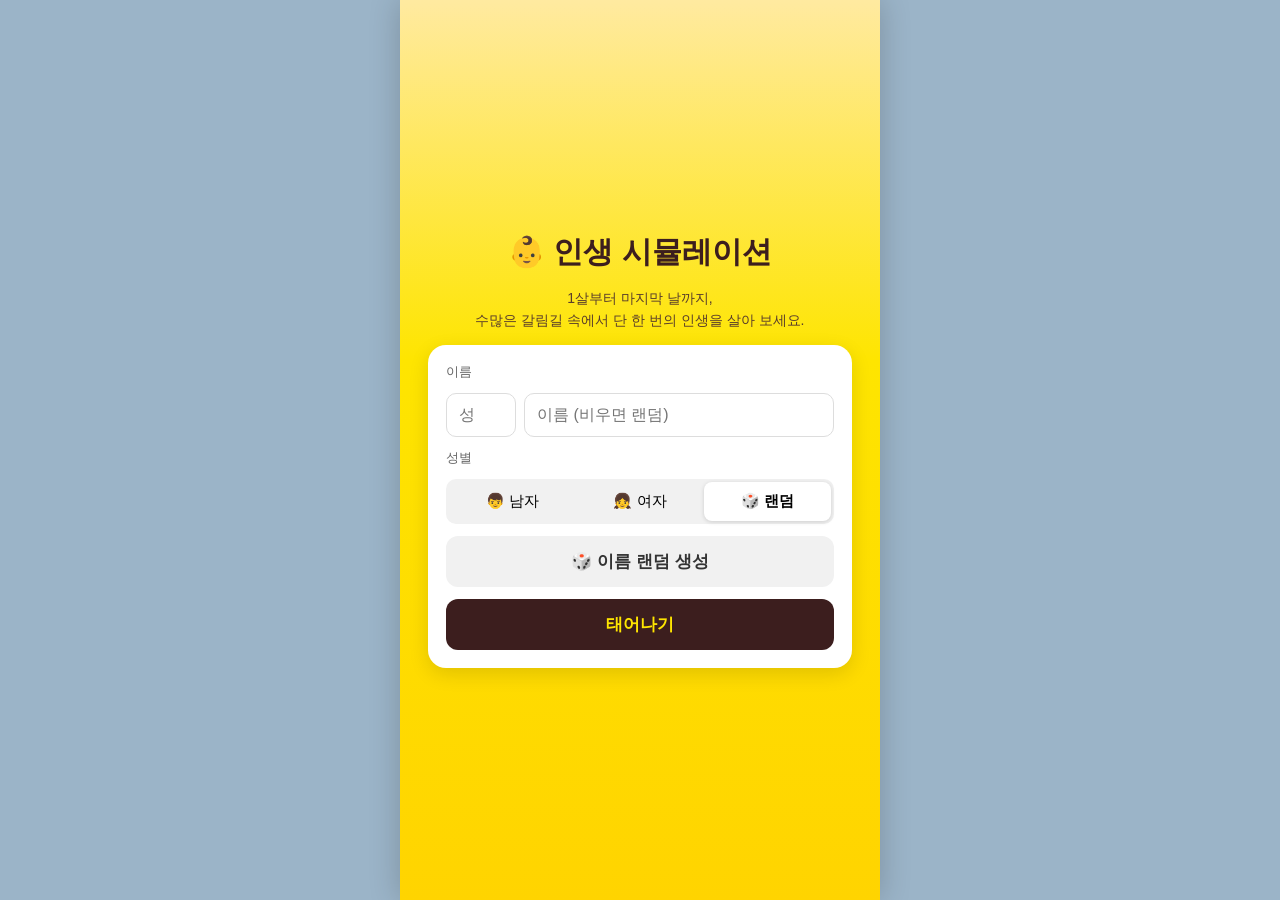
==== commit 99d8c3ae: "Put the life-simulation game back at the Pages root. index.html on main was replaced again. Restore " ====
--- a/index.html
+++ b/index.html
@@ -1,37 +1,6497 @@
 <!DOCTYPE html>
-<html lang="ko" translate="no" class="notranslate">
-  <head>
-    <meta charset="UTF-8" />
-    <meta name="google" content="notranslate" />
-    <meta name="viewport" content="width=device-width, initial-scale=1, maximum-scale=1, user-scalable=no" />
-    <title>해빛동 생활</title>
-    <link rel="icon" href="data:image/svg+xml,%3Csvg xmlns='http://www.w3.org/2000/svg' viewBox='0 0 16 16'%3E%3Crect fill='%236fbf4a' width='16' height='16'/%3E%3Crect fill='%23c4564a' x='3' y='2' width='10' height='6'/%3E%3Crect fill='%23f0d2b0' x='3' y='8' width='10' height='6'/%3E%3Crect fill='%236e4630' x='6' y='10' width='4' height='4'/%3E%3C/svg%3E" />
-    <script type="module" crossorigin src="./assets/index-nGSZ8Av0.js"></script>
-    <link rel="stylesheet" crossorigin href="./assets/index-DVg7XS1E.css">
-  </head>
-  <body>
-    <div id="app">
-      <canvas id="world" width="480" height="320"></canvas>
-      <header id="hud"></header>
-      <p id="hint" hidden></p>
-      <div id="toasts"></div>
-      <div id="floaters"></div>
-      <section id="dialogue" hidden></section>
-      <nav id="menu" hidden></nav>
-      <div id="overlay" hidden></div>
-      <div id="pad">
-        <div class="dpad">
-          <button type="button" id="btn-up" data-code="ArrowUp" aria-label="위">▲</button>
-          <button type="button" id="btn-left" data-code="ArrowLeft" aria-label="왼쪽">◀</button>
-          <button type="button" id="btn-right" data-code="ArrowRight" aria-label="오른쪽">▶</button>
-          <button type="button" id="btn-down" data-code="ArrowDown" aria-label="아래">▼</button>
-        </div>
-        <div class="ab">
-          <button type="button" id="btn-b" data-code="Escape" aria-label="메뉴">메뉴</button>
-          <button type="button" id="btn-a" data-code="KeyZ" aria-label="확인">확인</button>
-        </div>
-      </div>
-      <div id="fatal" hidden></div>
+<html lang="ko">
+<head>
+<meta charset="utf-8">
+<meta name="viewport" content="width=device-width,initial-scale=1,maximum-scale=1">
+<title>인생 시뮬레이션 — 한 번뿐인 인생</title>
+<style>
+*{box-sizing:border-box;margin:0;padding:0}
+html,body{height:100%;font-family:-apple-system,"Apple SD Gothic Neo","Malgun Gothic","Noto Sans KR","Noto Sans CJK KR",sans-serif;background:#9bb4c8}
+.hide{display:none!important}
+#app{max-width:480px;margin:0 auto;height:100%;position:relative;background:#b2c7d9;display:flex;flex-direction:column;box-shadow:0 0 30px rgba(0,0,0,.2)}
+/* start */
+#start{flex:1;display:flex;flex-direction:column;justify-content:center;align-items:center;padding:28px;gap:14px;background:linear-gradient(#ffeaa0,#fee500 40%,#ffd400)}
+#start h1{font-size:30px;color:#3c1e1e}
+#start p.sub{color:#5a3e2b;font-size:14px;text-align:center;line-height:1.6}
+.card{background:#fff;border-radius:18px;padding:18px;width:100%;box-shadow:0 6px 20px rgba(0,0,0,.12);display:flex;flex-direction:column;gap:12px}
+.card label{font-size:13px;color:#666}
+.names{display:flex;gap:8px}
+.names input{flex:1;min-width:0;padding:12px;border:1.5px solid #ddd;border-radius:10px;font-size:16px}
+.names input#sur{flex:0 0 70px}
+.seg{display:flex;background:#f1f1f1;border-radius:10px;padding:3px}
+.seg button{flex:1;border:0;background:none;padding:10px;border-radius:8px;font-size:15px;cursor:pointer}
+.seg button.on{background:#fff;box-shadow:0 1px 4px rgba(0,0,0,.15);font-weight:700}
+.btn{border:0;border-radius:12px;padding:14px;font-size:17px;font-weight:700;cursor:pointer}
+.btn.main{background:#3c1e1e;color:#fee500}
+.btn.sub{background:#f1f1f1;color:#333}
+/* game */
+#game{flex:1;display:flex;flex-direction:column;min-height:0}
+header{background:#a9bdce;padding:10px 12px 8px;border-bottom:1px solid rgba(0,0,0,.06)}
+.top{display:flex;align-items:center;justify-content:space-between}
+#hname{font-weight:700;font-size:16px;color:#222}
+#hage{font-size:13px;color:#2d4256;background:rgba(255,255,255,.55);padding:3px 10px;border-radius:12px;font-weight:600}
+#more{border:0;background:none;font-size:22px;cursor:pointer;padding:0 4px}
+#stats{display:flex;flex-wrap:wrap;gap:4px;margin-top:7px}
+.chip{font-size:12px;background:rgba(255,255,255,.7);padding:2px 7px;border-radius:10px;color:#333}
+.chip.low{background:#ffd5d5;color:#b00}
+.chip.money{font-weight:600}
+#menu{position:absolute;right:10px;top:46px;background:#fff;border-radius:12px;box-shadow:0 6px 20px rgba(0,0,0,.2);z-index:5;overflow:hidden}
+#menu button{display:block;width:100%;border:0;background:none;padding:12px 18px;font-size:14px;text-align:left;cursor:pointer}
+#chat{flex:1;overflow-y:auto;padding:12px 10px 16px;display:flex;flex-direction:column;gap:8px;-webkit-overflow-scrolling:touch}
+.row{display:flex;gap:7px;max-width:100%}
+.row.n{align-self:flex-start;max-width:86%}
+.row.me{align-self:flex-end;max-width:78%}
+.ava{flex:0 0 36px;height:36px;border-radius:14px;background:#fff;display:flex;align-items:center;justify-content:center;font-size:19px}
+.who{font-size:12px;color:#4a5866;margin:0 0 3px 2px}
+.bub{padding:9px 12px;border-radius:4px 16px 16px 16px;background:#fff;font-size:15px;line-height:1.5;color:#111;word-break:keep-all;overflow-wrap:anywhere;white-space:pre-wrap}
+.me .bub{background:#fee500;border-radius:16px 4px 16px 16px}
+.npc .bub{background:#eef6ff;border:1px solid #d3e6fb}
+.npc .ava{background:#eef6ff}
+.npc .who{color:#1e5aa8;font-weight:600}
+.typing .bub span{animation:blink 1s infinite;font-size:18px;color:#999;margin:0 1px}
+.typing .bub span:nth-child(2){animation-delay:.2s}.typing .bub span:nth-child(3){animation-delay:.4s}
+@keyframes blink{0%,100%{opacity:.2}50%{opacity:1}}
+.deltas{display:flex;flex-wrap:wrap;gap:4px;margin-top:4px}
+.deltas span{font-size:11px;padding:1px 6px;border-radius:8px;background:rgba(255,255,255,.6)}
+.deltas .up{color:#0a7a3a}.deltas .dn{color:#c0392b}
+.sys{align-self:center;background:rgba(0,0,0,.16);color:#fff;font-size:12.5px;padding:4px 12px;border-radius:12px;margin:4px 0;text-align:center}
+#choices{background:#fff;padding:8px 10px calc(10px + env(safe-area-inset-bottom));display:flex;flex-direction:column;gap:6px;max-height:45%;overflow-y:auto;border-top:1px solid #e3e3e3}
+#choices:empty{display:none}
+#choices button{border:1.5px solid #e6d36a;background:#fffbe0;border-radius:14px;padding:11px 14px;font-size:15px;text-align:left;cursor:pointer;color:#3c1e1e}
+#choices button:active{background:#fee500}
+.sumcard{background:#fff;border-radius:16px;padding:18px;margin:6px 4px;box-shadow:0 4px 14px rgba(0,0,0,.12)}
+.sumcard h3{font-size:19px;margin-bottom:6px;color:#3c1e1e}
+.sumcard .big{font-size:16px;font-weight:700;margin-bottom:8px}
+.sumcard .meta{font-size:14px;line-height:1.7;color:#333;background:#f7f7f7;border-radius:10px;padding:10px 12px}
+.sumcard h4{margin:14px 0 6px;font-size:15px}
+.sumcard ul{list-style:none;font-size:13.5px;line-height:1.65}
+.sumcard li b{display:inline-block;min-width:40px;color:#8a6d00}
+.bar{display:flex;align-items:center;gap:8px;font-size:13px;margin:3px 0}
+.bar span{flex:0 0 70px}.bar i{flex:1;height:8px;background:#eee;border-radius:4px;overflow:hidden}
+.bar b{display:block;height:100%;background:#f4c400}.bar em{flex:0 0 26px;text-align:right;font-style:normal}
+.reborn{margin-top:16px;width:100%;border:0;border-radius:12px;padding:14px;font-size:17px;font-weight:700;background:#3c1e1e;color:#fee500;cursor:pointer}
+</style>
+</head>
+<body>
+<div id="app">
+  <section id="start">
+    <h1>👶 인생 시뮬레이션</h1>
+    <p class="sub">1살부터 마지막 날까지,<br>수많은 갈림길 속에서 단 한 번의 인생을 살아 보세요.</p>
+    <div class="card">
+      <label>이름</label>
+      <div class="names"><input id="sur" placeholder="성" maxlength="2"><input id="given" placeholder="이름 (비우면 랜덤)" maxlength="4"></div>
+      <label>성별</label>
+      <div class="seg"><button data-g="M">👦 남자</button><button data-g="F">👧 여자</button><button data-g="R" class="on">🎲 랜덤</button></div>
+      <button class="btn sub" id="rand">🎲 이름 랜덤 생성</button>
+      <button class="btn main" id="born">태어나기</button>
+      <button class="btn sub hide" id="cont">▶ 이어하기</button>
     </div>
-  </body>
+  </section>
+  <section id="game" class="hide">
+    <header>
+      <div class="top"><span id="hname"></span><span id="hage"></span><button id="more">⋯</button></div>
+      <div id="stats"></div>
+    </header>
+    <div id="menu" class="hide"><button id="newlife">👶 새 인생 시작</button><button id="closemenu">닫기</button></div>
+    <div id="chat"></div>
+    <div id="choices"></div>
+  </section>
+</div>
+<script>
+/* =====================================================================
+ *  인생 시뮬레이션 — 1. 공통 유틸 / 이름 / 직업 데이터
+ * ===================================================================== */
+const STAT_KEYS = ['건강','행복','지능','관계','외모','체력'];
+const TRAIT_KEYS = ['착함','용기','성실','반항','창의'];
+let RNG = Math.random;
+const rnd = () => RNG();
+const ri = (a, b) => a + Math.floor(rnd() * (b - a + 1));
+const pick = arr => arr[Math.floor(rnd() * arr.length)];
+const clamp = (v, a, b) => Math.max(a, Math.min(b, v));
+function wpick(items, wf) {
+  let tot = 0;
+  const ws = items.map(x => { const w = Math.max(0, +wf(x) || 0); tot += w; return w; });
+  if (tot <= 0) return items[Math.floor(rnd() * items.length)];
+  let r = rnd() * tot;
+  for (let i = 0; i < items.length; i++) { r -= ws[i]; if (r <= 0) return items[i]; }
+  return items[items.length - 1];
+}
+
+// 스탯/성향 값 (성향은 0~100 스케일로 환산)
+function V(s, k) {
+  if (k in s.st) return s.st[k];
+  if (k in s.tr) return clamp(50 + s.tr[k] * 7, 0, 100);
+  if (k === '돈') return s.money;
+  return 0;
+}
+
+/* ---------- 조사(josa) 자동 처리: {이름|가} → 민준이 / 지우가 ---------- */
+const JOSA = {
+  '이':['이','가'],'가':['이','가'],'을':['을','를'],'를':['을','를'],'은':['은','는'],'는':['은','는'],
+  '과':['과','와'],'와':['과','와'],'아':['아','야'],'야':['아','야'],'으로':['으로','로'],'로':['으로','로'],
+  '이라니':['이라니','라니'],
+  '이라는':['이라는','라는'],'라는':['이라는','라는'],'이랑':['이랑','랑'],'랑':['이랑','랑'],
+  '이에요':['이에요','예요'],'예요':['이에요','예요'],'이야':['이야','야'],'이다':['이다','다'],
+  '이나':['이나','나'],'나':['이나','나'],'이었다':['이었다','였다'],'였다':['이었다','였다'],'이지만':['이지만','지만'],'이라고':['이라고','라고'],'라고':['이라고','라고']
+};
+function josa(w, j) {
+  const p = JOSA[j]; if (!p) return w + j;
+  const c = w.charCodeAt(w.length - 1);
+  if (c < 0xAC00 || c > 0xD7A3) return w + p[1];
+  const jong = (c - 0xAC00) % 28;
+  if (jong === 0) return w + p[1];
+  if ((j === '으로' || j === '로') && jong === 8) return w + p[1];
+  return w + p[0];
+}
+
+/* ---------- 이름 / 장소 ---------- */
+const SURN = ['김','이','박','최','정','강','조','윤','장','임','한','오','서','신','권','황','안','송','류','홍','전','고','문','양','손','배','백','허','남','심'];
+const MALE = ['민준','서준','도윤','예준','시우','하준','지호','주원','지훈','건우','우진','현우','선우','준서','유준','도현','정우','승현','태윤','재민','성민','동현','진우','상훈','영호','민재','은호','시후','태민','준혁','한결','지성','윤호','재원','민석','경수','태양','바다','승우','현수'];
+const FEMALE = ['서연','서윤','지우','하은','민서','지민','수아','하린','지아','윤서','채원','예은','소율','다은','수빈','유진','지은','예린','민지','하윤','소연','혜진','은지','나연','가은','서아','지현','유나','아린','세아','보람','다현','수정','미소','하늘','나래','슬기','예지','채은','은비'];
+const CITY = ['서울','부산','대구','인천','광주','대전','울산','수원','전주','춘천','제주','청주','포항','창원','강릉','목포','여수','안동'];
+const COMP = ['한빛전자','대한물산','미래테크','하늘건설','누리소프트','새봄식품','동방금융','푸른제약','케이디모빌리티','온누리유통','별빛엔터','은하화학'];
+const DOGN = ['초코','몽이','두부','콩이','보리','뭉치','해피','코코','밤이','호두'];
+const CATN = ['나비','치즈','까미','레오','루루','모모','냥이','달이'];
+const MIDDLE_UNIV = ['한국대학교','서진대학교','연화대학교'];
+const DATE_JOBS = ['간호사','회사원','디자이너','개발자','초등학교 교사','공무원','요리사','대학원생','은행원','약사','헬스 트레이너','작가'];
+
+function opp(s) { return s.g === 'M' ? 'F' : 'M'; }
+function genName(g) { return pick(g === 'M' ? MALE : FEMALE); }
+function uniqName(s, g) {
+  const used = new Set(Object.values(s.npc || {}));
+  if (s.fam && s.fam.sib) used.add(s.fam.sib.name);
+  (s.kids || []).forEach(k => used.add(k.n));
+  for (let i = 0; i < 30; i++) { const n = genName(g); if (!used.has(n) && n !== s.given) return n; }
+  return genName(g);
+}
+
+/* ---------- 직업 ---------- */
+// inc: 연 소득(만원) 기준, lad: 승진 사다리, corp: 회사명 붙음, vol: 소득 변동성
+const JOBS = {
+  대기업:   { inc:5200, lad:['사원','대리','과장','차장','부장','상무','전무','사장'], corp:1 },
+  중소:     { inc:3200, lad:['사원','대리','과장','차장','부장','이사'], corp:1 },
+  공무원:   { inc:3800, lad:['9급 공무원','8급 공무원','7급 공무원','6급 주무관','5급 사무관','4급 서기관','3급 부이사관'] },
+  의사:     { inc:15000, lad:['전문의','과장 의사','부원장','병원장'] },
+  교사:     { inc:4000, lad:['교사','부장 교사','교감 선생님','교장 선생님'] },
+  기간제:   { inc:2800, lad:['기간제 교사','정교사','부장 교사'] },
+  개발자:   { inc:5500, lad:['주니어 개발자','시니어 개발자','개발 팀장','CTO'] },
+  생산직:   { inc:3800, lad:['생산직 사원','반장','조장','공장장'] },
+  자영업:   { inc:4000, lad:['카페 사장','2호점 사장','프랜차이즈 대표'], vol:0.5 },
+  창업가:   { inc:2000, lad:['스타트업 대표','성장 기업 대표','유니콘 기업 대표'], vol:0.6 },
+  알바:     { inc:1800, lad:['아르바이트생','매니저','점장'] },
+  연예인:   { inc:3000, lad:['무명 배우','조연 배우','주연 배우','톱스타'], vol:0.8 },
+  유튜버:   { inc:2500, lad:['유튜버','인기 유튜버','100만 유튜버'], vol:0.7 },
+  프로게이머:{ inc:4000, lad:['프로게이머','주전 프로게이머','월드 챔피언','게임단 감독'], vol:0.5 },
+  운동선수: { inc:4000, lad:['실업팀 선수','국가대표 선수','감독'], vol:0.4 },
+  예술가:   { inc:2000, lad:['무명 작가','작가','인기 작가','거장'], vol:0.8 },
+  과학자:   { inc:5000, lad:['연구원','선임 연구원','책임 연구원','연구소장'] },
+};
+function jobName(s) {
+  if (!s.job) return s.lastJob || '무직';
+  const J = JOBS[s.job.k]; const t = J.lad[Math.min(s.job.lv, J.lad.length - 1)];
+  return J.corp ? `${s.job.comp} ${t}` : t;
+}
+const EDU_LABEL = { 의대:'의대 졸업', 명문:'명문대 졸업', 지방:'대학교 졸업', 전문:'전문대 졸업', 체대:'체대 졸업', 예대:'예대 졸업', 고졸:'고등학교 졸업' };
+
+/* ---------- 이벤트 작성 헬퍼 ---------- */
+const hi = (k, b = 0) => s => Math.max(0.05, b + V(s, k) / 50);      // 스탯 높을수록 잘 나옴
+const lo = (k, b = 0) => s => Math.max(0.05, b + (100 - V(s, k)) / 50); // 스탯 낮을수록 잘 나옴
+const F = f => s => !!s.flags[f];
+const NF = f => s => !s.flags[f];
+const AND = (...fs) => s => fs.every(f => f(s));
+const OR = (...fs) => s => fs.some(f => f(s));
+const ST = (k, n) => s => V(s, k) >= n;
+const STL = (k, n) => s => V(s, k) < n;
+const HASJOB = s => !!s.job;
+const HASSIB = s => !!(s.fam && s.fam.sib);
+const KIDS = s => s.kids.length > 0;
+const KA = s => s.kids.length ? s.age - s.kids[0].b : -99;           // 첫째 나이
+const KAin = (a, b) => s => KA(s) >= a && KA(s) <= b;
+const SINGLE = s => !s.flags.연애 && !s.flags.기혼;
+const UNI = F('대학생');
+const fert = s => s.age < 35 ? 0.8 : s.age < 40 ? 0.5 : 0.2;
+
+/* ---------- 이벤트 작성 DSL (데이터 파일에서 사용) ----------
+ *  S(id, [최소,최대], '상황', [ [선택지, 결과, 효과, 조건?, 기록?], ... ], 옵션)
+ *     결과: 'A || B || C' 처럼 쓰면 셋 중 랜덤 / 배열이면 [[텍스트, 효과, 가중치, 기록], ...] 가중 랜덤
+ *     기본 옵션: rep:true, cd:4 (생활 이벤트는 여러 번 나올 수 있음)
+ *  T(id, [최소,최대], '말하는 사람', '첫 대사/상황', [ [선택지, 대답, 효과, 다음노드?, 조건?, 기록?], ... ], 옵션)
+ *     다음노드 = { t:'추가 대사(선택)', c:[ 같은 형식의 선택지들 ] }  → 대화가 2~4턴 이어진다
+ *     “ 로 시작하는 문장은 말하는 사람의 말풍선으로 표시된다.
+ */
+function _cvOut(o) { return [o[0], o[1] || '', o[2] == null ? 1 : o[2], o[3], o[4] ? _cvNode(o[4]) : undefined]; }
+function _cvNode(n) { return { t: n.t, who: n.who, ico: n.ico, c: n.c.map(_cvTalk) }; }
+function _cvTalk(ch) {
+  const [l, txt, fx, nx, cond, note] = ch;
+  const outs = Array.isArray(txt) ? txt.map(_cvOut) : [[txt, fx || '', 1, note, nx ? _cvNode(nx) : undefined]];
+  return [l, outs, cond];
+}
+function _cvSimple(ch) {
+  const [l, txt, fx, cond, note] = ch;
+  const outs = Array.isArray(txt) ? txt.map(_cvOut) : [[txt, fx || '', 1, note]];
+  return [l, outs, cond];
+}
+function S(id, a, t, cs, o = {}) { E(Object.assign({ id, a, t, rep: true, cd: 4, c: cs.map(_cvSimple) }, o)); }
+function T(id, a, who, t, cs, o = {}) { E(Object.assign({ id, a, who, t, c: cs.map(_cvTalk) }, o)); }
+const SPECIAL_EXT = {};   // 데이터 파일에서 추가하는 특수 효과 ($이름)
+/*  D(id, [최소,최대], '말하는 사람', 'NPC키(호감도)', '첫 상황', [턴...], 옵션)
+ *     턴 = { q:'NPC 대사(선택)', o:[ [선택지, 대답, 효과, 조건?, 'end'?] ] }  → 턴이 차례로 이어지는 4~8회 대화
+ *     대답이 함수면 상태(호감도 등)에 따라 달라진다.  효과의 ♥+3 은 이 NPC 호감도, @키 는 '기억' 저장.
+ */
+function D(id, a, who, k, open, turns, o = {}) {
+  const fxk = fx => (fx || '').replace(/♥([+-])/g, '♥' + k + '$1');
+  let next = null;
+  for (let i = turns.length - 1; i >= 0; i--) {
+    const tu = turns[i], nx = next;
+    const opts = tu.o.map(op => {
+      const [l, r, fx, cond, end] = op;
+      const n2 = end === 'end' ? undefined : (end && typeof end === 'object' ? end : nx);
+      if (Array.isArray(r) && Array.isArray(r[0])) return [l, r.map(x => [x[0], fxk(x[1]), x[2], x[3], x[4] === 'end' ? undefined : (x[4] || n2)]), '', undefined, cond];
+      return [l, r, fxk(fx), n2 || undefined, cond];
+    });
+    next = i === 0 ? opts : { t: tu.q, c: opts };
+  }
+  T(id, a, who, open, next, Object.assign({ man: true, k, ico: ICO[k] || '🙂' }, o));
+}
+// 호감도에 따라 다른 대사: A('엄마', 높을 때, 보통, 낮을 때)
+const A = (k, h, m, l) => s => { const v = affOf(s, k); return v >= 70 ? h : v >= 40 ? (m == null ? h : m) : (l == null ? (m == null ? h : m) : l); };
+const AFF = (k, n) => s => affOf(s, k) >= n;
+const AFFL = (k, n) => s => affOf(s, k) < n;
+const MEM = k => s => s.mem[k] != null;
+const ICO = { 형제:'🧑', 단짝:'🧒', 절친:'🧑‍🤝‍🧑', 첫사랑:'💗', 라이벌:'😤', 은사:'🧑‍🏫', 배우자:'💑', 애인:'💕', 자녀:'🧒', 손주:'👶', 이웃:'🏠', 동료:'💼', 사수:'👔', 동기:'🎓', 선배:'🎓', 엄마:'👩', 아빠:'👨', 할머니:'👵', 할아버지:'👴', 선생님:'🧑‍🏫', 친구:'🧒', 연인:'💕', 상사:'👔', 아이:'🧒', 노인:'🧓', 군인:'🪖', 의사:'🧑‍⚕️' };
+
+/* =====================================================================
+ *  2. 이벤트 데이터 — 여기에 이벤트를 계속 추가하면 됩니다.
+ *
+ *  E({ id, a:[최소나이,최대나이], t:'상황', c:[ [선택지, [결과...], 조건?], ... ], ...옵션 })
+ *   결과 = ['결과 텍스트', '효과', 가중치(숫자|함수, 생략=1), '인생 기록(선택)']
+ *   효과 문법(공백 구분):
+ *     건강+3 행복-2 지능 관계 외모 체력 (스탯 0~100) / 착함 용기 성실 반항 창의 (숨은 성향)
+ *     돈+500 (만원) / #플래그  #키=값  !#플래그(해제) / >이벤트id:N (N년 뒤 연결 이벤트)
+ *     $특수:인자 (date, marry, child, job:대기업, edu:명문, die:원인 ... 엔진의 SPECIAL 참고)
+ *   옵션: force(조건 맞으면 최우선) chain(연결로만 등장) rep(반복) cd(반복 쿨다운 년)
+ *         w(등장 가중치) if(조건 함수) g('M'|'F') mil(군 복무 중 등장) setup(등장 시 실행)
+ *   텍스트 치환: {이름} {친구} {단짝} {짝사랑} {상대} {애인} {배우자} {자녀} {형제} {형제이름}
+ *              {선생님} {상사} {동료} {회사} {도시} {대학} {직업} {나이} {나호칭} {노인호칭} ...
+ *              {이름|가} 처럼 쓰면 받침에 맞춰 이/가, 을/를, 은/는, 와/과 등이 자동으로 붙습니다.
+ * ===================================================================== */
+const EVENTS = [];
+// 기존 데이터는 '세는 나이(1살=태어난 해)' 기준으로 작성됨 → 만 나이로 1 내린다. 새 파일은 MAN=true 로 만 나이 그대로 사용.
+let MAN = false;
+function E(o) {
+  if (!o.man && !MAN) o.a = [Math.max(0, o.a[0] - 1), Math.max(0, o.a[1] - 1)];
+  EVENTS.push(o);
+}
+
+/* ======================= 영아기 (1~2살) ======================= */
+E({ id:'b_doljabi', a:[1,1], man:true, force:true,
+  t:'오늘은 {이름}의 돌잔치! 상 위에 실, 돈, 연필, 마이크, 판사봉이 놓여 있다. 온 가족이 숨을 죽이고 지켜본다.',
+  c:[
+    ['실을 잡는다', [['“오래오래 건강하게 살겠구나!” 할머니가 손뼉을 치며 기뻐하신다.', '건강+6 행복+2 #돌잡이=실', 1, '돌잡이에서 실을 잡았다']]],
+    ['돈을 잡는다', [['“우리 집 부자 되겠네!” 아빠가 지폐를 흔들며 웃는다.', '돈+10 행복+2 #돌잡이=돈', 1, '돌잡이에서 돈을 잡았다']]],
+    ['연필을 잡는다', [['“공부 잘하겠다!” 엄마 눈이 반짝인다. 벌써 학습지 생각을 하시는 것 같다.', '지능+4 성실+1 #돌잡이=연필', 1, '돌잡이에서 연필을 잡았다']]],
+    ['마이크를 잡는다', [['마이크를 입에 넣고 옹알거리자 모두 빵 터졌다. “연예인 하겠네!”', '관계+3 외모+2 #돌잡이=마이크', 1, '돌잡이에서 마이크를 잡았다']]],
+    ['판사봉을 잡는다', [['판사봉으로 상을 탕탕 내리쳤다. “정의로운 사람이 되겠어.”', '용기+1 착함+1 지능+2 #돌잡이=판사봉', 1, '돌잡이에서 판사봉을 잡았다']]],
+  ]});
+E({ id:'b_crawl', a:[1,1], t:'거실 바닥에 장난감이 흩어져 있다. 엉금엉금 기어가서 집은 것은…',
+  c:[
+    ['공', [['데굴데굴 굴러가는 공을 쫓아 온 거실을 기어다녔다. 다리에 힘이 붙는 것 같다.', '체력+3 행복+2 #공놀이']]],
+    ['인형', [['곰 인형을 꼭 끌어안고 볼을 비볐다. 엄마가 흐뭇하게 사진을 찍는다.', '행복+3 착함+1']]],
+    ['아빠 휴대폰', [['화면을 마구 누르다가 아빠 회사 단톡방에 이모티콘을 보냈다. 아빠의 비명이 들린다.', '지능+1 반항+1 행복+1'], ['휴대폰을 입에 넣고 침 범벅으로 만들었다. 혼날 줄 알았는데 아빠가 웃는다.', '행복+2']]],
+    ['그림책', [['책장을 넘기며 알록달록한 그림을 한참 바라봤다.', '지능+3 창의+1']]],
+  ]});
+E({ id:'b_food', a:[1,1], t:'엄마가 숟가락에 당근 이유식을 떠서 “아~” 하고 내민다. 낯선 냄새가 난다.',
+  c:[
+    ['먹는다', [['오물오물… 생각보다 달다! 한 그릇을 싹 비웠다.', '건강+3 체력+1 성실+1'], ['한 입 먹고 표정이 일그러졌지만 꾹 삼켰다.', '건강+2 용기+1']]],
+    ['뱉는다', [['푸우— 이유식이 엄마 얼굴에 튀었다. 엄마는 한숨을 쉬며 다시 숟가락을 든다.', '건강-1 반항+1 행복+1']]],
+    ['운다', [['으앙! 울음을 터뜨리자 엄마가 결국 분유를 타 주었다. 우는 게 통한다는 걸 배웠다.', '행복+1 반항+1 건강-1'], ['아무리 울어도 엄마는 꿈쩍하지 않았다. 결국 지쳐서 받아먹었다.', '건강+1 성실+1']]],
+  ]});
+E({ id:'b_walk', a:[1,1], t:'소파를 붙잡고 겨우 일어섰다. 저 앞에서 아빠가 두 팔을 벌리고 기다리고 있다.',
+  c:[
+    ['한 발 내딛는다', [['한 발, 두 발… 세 발째에 아빠 품에 골인! 집안이 환호성으로 가득 찼다.', '체력+3 용기+2 행복+2', hi('체력', 0.5), '첫걸음마를 뗐다'], ['한 발 내딛자마자 쿵 엉덩방아. 그래도 울지 않고 다시 일어섰다.', '체력+2 용기+1 성실+1']]],
+    ['주저앉는다', [['털썩 주저앉아 아빠를 빤히 쳐다봤다. 걷는 건 다음에 하기로 했다.', '행복+1']]],
+    ['기어서 간다', [['역시 기는 게 빠르다. 쏜살같이 기어가 아빠 품에 안겼다.', '체력+1 창의+1']]],
+  ]});
+E({ id:'b_word', a:[1,2], t:'요즘 입을 오물거리며 뭔가 말을 하려 한다. 가족들이 귀를 쫑긋 세운다. 첫 마디는…',
+  c:[
+    ['“엄마”', [['엄마가 눈물을 글썽이며 꼭 안아 주었다.', '행복+3 관계+2', 1, '첫 마디는 “엄마”였다']]],
+    ['“아빠”', [['아빠가 감격해서 온 친척에게 자랑 전화를 돌렸다.', '행복+3 관계+2', 1, '첫 마디는 “아빠”였다']]],
+    ['“맘마”', [['역시 먹는 게 최고다. 엄마가 웃으며 간식을 꺼냈다.', '건강+1 행복+2', 1, '첫 마디는 “맘마”였다']]],
+    ['“싫어”', [['첫 마디가 “싫어”라니. 가족 모두 앞날이 살짝 걱정된다.', '반항+2 용기+1', 1, '첫 마디는 “싫어”였다']]],
+  ]});
+E({ id:'b_night', a:[1,2], t:'새벽 3시, 눈이 번쩍 떠졌다. 배도 고프고, 어둡고, 무섭다.',
+  c:[
+    ['크게 운다', [['엄마가 비몽사몽 달려와 안아 주었다. 엄마 눈 밑이 퀭하다.', '행복+2 관계+1'], ['아빠가 왔다. 서툰 자장가가 이상하게 웃겨서 울음이 멈췄다.', '행복+2']]],
+    ['손가락을 빤다', [['손가락을 쪽쪽 빨다 다시 잠들었다. 혼자서도 잘 견딘다.', '성실+1 용기+1']]],
+    ['옹알이를 한다', [['천장을 보며 혼자 옹알옹알 떠들다 잠들었다.', '창의+2']]],
+  ]});
+E({ id:'b_bath', a:[2,2], t:'목욕 시간이다. 욕조에 노란 오리 장난감이 둥둥 떠 있다.',
+  c:[
+    ['물장구를 친다', [['화장실이 물바다가 됐다. 엄마는 반쯤 포기한 얼굴이다.', '체력+2 행복+3 반항+1']]],
+    ['오리와 논다', [['오리를 물속에 넣었다 뺐다 하며 한참 놀았다. 뭔가 원리를 깨달은 표정이다.', '지능+2 창의+1 행복+1']]],
+    ['울며 버틴다', [['머리 감기 싫어서 온몸으로 저항했다. 결국 반만 씻었다.', '반항+1 건강-1']]],
+  ]});
+E({ id:'b_stranger', a:[2,2], t:'명절, 처음 보는 친척 어른이 “아이고 예쁘다~” 하며 두 팔을 벌린다.',
+  c:[
+    ['안긴다', [['방긋 웃으며 안기자 용돈 봉투가 손에 쥐어졌다. 사교성 만렙이다.', '관계+3 돈+5 행복+1']]],
+    ['운다', [['자지러지게 울었다. 친척 어른이 머쓱하게 웃는다.', '관계-1 행복-1']]],
+    ['엄마 뒤에 숨는다', [['엄마 다리 뒤에 숨어 빼꼼 쳐다봤다. 다들 귀엽다며 웃었다.', '관계+1 외모+1']]],
+  ]});
+E({ id:'b_tv', a:[2,2], t:'TV에서 신나는 동요가 흘러나온다.',
+  c:[
+    ['춤춘다', [['엉덩이를 씰룩씰룩. 영상이 가족 단톡방에서 대박이 났다.', '체력+1 관계+2 행복+2']]],
+    ['화면을 만진다', [['TV 화면에 손자국이 가득. 화면 속 친구를 잡으려다 실패했다.', '지능+1 반항+1']]],
+    ['블록을 쌓는다', [['TV는 관심 없다. 블록으로 높은 탑을 쌓았다.', '지능+2 창의+2 성실+1']]],
+  ]});
+E({ id:'b_sibling_new', a:[2,4], w:0.7, if: s => !HASSIB(s),
+  t:'엄마 배가 점점 불러 오더니, 어느 날 집에 쪼글쪼글한 아기가 왔다. {이름}의 동생이란다.',
+  c:[
+    ['쓰다듬는다', [['조심조심 동생 {형제이름|의} 볼을 쓰다듬었다. 작은 손이 내 손가락을 꼭 잡았다.', '$sib 착함+2 행복+2', 1, '동생이 태어났다']]],
+    ['질투한다', [['엄마 아빠가 동생만 본다. 서러워서 일부러 컵을 엎었다.', '$sib 반항+2 행복-2', 1, '동생이 태어났다']]],
+    ['장난감을 양보한다', [['아끼던 딸랑이를 동생 {형제이름} 옆에 놓아주었다.', '$sib 착함+3 관계+1', 1, '동생이 태어났다']]],
+  ]});
+E({ id:'b_fever', a:[1,2], t:'밤새 열이 펄펄 끓는다. 엄마가 해열제 시럽을 들고 왔다.',
+  c:[
+    ['받아먹는다', [['쓴맛을 참고 꿀꺽. 다음 날 아침 열이 내렸다.', '건강+2 성실+1']]],
+    ['뱉는다', [['약을 뱉어 버렸다. 결국 응급실에 가서 주사를 맞았다.', '건강-3 반항+1'], ['뱉었지만 다행히 열은 저절로 내렸다.', '건강-1']]],
+    ['엄마 품에 안긴다', [['엄마 품에서 밤새 끙끙 앓았다. 엄마의 따뜻한 손이 기억에 남았다.', '건강+1 행복+2 관계+1']]],
+  ]});
+E({ id:'b_park', a:[2,2], t:'놀이터 모래밭. 옆에 다른 아기가 빨간 삽을 들고 있다.',
+  c:[
+    ['삽을 뺏는다', [['삽을 확 뺏었다. 그 아기가 울자 엄마가 대신 사과했다.', '반항+2 용기+1 관계-2'], ['뺏으려다 오히려 삽으로 머리를 맞았다. 세상은 냉정하다.', '건강-1 행복-2']]],
+    ['모래성을 쌓는다', [['손으로 모래를 토닥토닥. 그럴듯한 성이 완성됐다.', '창의+2 성실+1']]],
+    ['모래를 먹어 본다', [['맛은… 없다. 엄마가 기겁하며 입을 닦아 줬다.', '건강-1 지능+1']]],
+    ['같이 놀자고 손짓한다', [['삽을 같이 쓰며 깔깔 웃었다. 생애 첫 친구가 생겼다.', '관계+3 착함+1']]],
+  ]});
+E({ id:'b_stairs', a:[2,2], t:'현관 앞 계단. 위층에서 강아지 짖는 소리가 들린다.',
+  c:[
+    ['기어 올라간다', [['낑낑대며 끝까지 올라갔다! 강아지와 눈이 마주쳤다.', '체력+2 용기+2', hi('체력')], ['세 칸쯤 오르다 미끄러져 무릎이 까졌다.', '건강-2 용기+1']]],
+    ['엄마 손을 잡는다', [['엄마 손을 잡고 한 칸 한 칸. 안전제일.', '성실+1 건강+1']]],
+    ['강아지 흉내를 낸다', [['“멍멍!” 위층 강아지가 더 크게 짖었다.', '창의+1 행복+2']]],
+  ]});
+
+/* ======================= 유아기 (3~4살) ======================= */
+E({ id:'t_daycare', a:[3,3], force:true, t:'어린이집 첫날. 낯선 교실, 낯선 아이들. 엄마가 손을 놓으려 한다.',
+  c:[
+    ['엄마 다리를 붙잡고 운다', [['한 시간을 울다 선생님 품에서 잠들었다.', '행복-2 관계-1'], ['울다가 옆 친구가 준 과자에 울음을 뚝 그쳤다.', '관계+2']]],
+    ['씩씩하게 들어간다', [['“다녀오겠습니다!” 선생님이 칭찬 스티커를 붙여 주었다.', '용기+2 관계+2 행복+1']]],
+    ['선생님 뒤에 숨는다', [['선생님 뒤에 숨어 하루 종일 아이들을 구경만 했다.', '관계-1 지능+1']]],
+  ]});
+E({ id:'t_toy_fight', a:[3,4], t:'{친구|가} 내가 갖고 놀던 자동차 장난감을 휙 가져갔다.',
+  c:[
+    ['다시 뺏는다', [['힘으로 다시 뺏어 왔다. {친구|는} 울고, 나는 생각하는 의자에 앉았다.', '반항+2 용기+1 관계-2'], ['줄다리기 끝에 장난감 바퀴가 빠졌다. 둘 다 엉엉 울었다.', '행복-2 관계-1']]],
+    ['운다', [['서럽게 울었다. 선생님이 달래 주며 장난감을 돌려받아 주었다.', '행복-1']]],
+    ['선생님께 이른다', [['“선생님! {친구|가} 뺏었어요!” 정의는 실현됐지만 {친구|와}는 서먹해졌다.', '성실+1 관계-1']]],
+    ['같이 놀자고 한다', [['“같이 놀자!” 둘이서 자동차 경주를 했다.', '착함+2 관계+3 행복+1']]],
+  ]});
+E({ id:'t_veggie', a:[3,4], t:'점심 반찬에 초록색 브로콜리가 나왔다. 딱 봐도 맛없게 생겼다.',
+  c:[
+    ['눈 딱 감고 먹는다', [['…의외로 고소하다? 편식 안 하는 어린이로 칭찬받았다.', '건강+3 성실+1']]],
+    ['몰래 숨긴다', [['식판 밑에 숨겼는데 들키지 않았다. 완전 범죄!', '창의+1 반항+1 건강-1'], ['숨겼다가 선생님께 딱 걸렸다. 두 개를 더 먹었다.', '건강+2 행복-2']]],
+    ['친구 식판에 넘긴다', [['{친구|에게} 슬쩍 넘겼다. 알고 보니 {친구|는} 브로콜리를 좋아했다. 윈윈!', '관계+2 창의+1']]],
+  ]});
+E({ id:'t_why', a:[4,4], t:'요즘 세상 모든 게 궁금하다. 하늘은 왜 파래? 개미는 왜 줄 서서 가?',
+  c:[
+    ['하루 종일 “왜?”를 묻는다', [['부모님이 그림 백과사전을 사 주셨다. 그림만 봐도 재밌다.', '지능+3 창의+1', hi('지능', 0.5)], ['“그만 좀 물어봐!” 아빠가 결국 폭발했다.', '지능+1 행복-1']]],
+    ['직접 관찰한다', [['마당에 쪼그려 앉아 개미를 한 시간 동안 지켜봤다.', '지능+2 성실+2']]],
+    ['내 마음대로 상상한다', [['“하늘이 파란 건 고래가 페인트칠해서야.” 나만의 우주를 만들었다.', '창의+3']]],
+  ]});
+E({ id:'t_wall', a:[3,4], t:'새로 산 크레파스. 하얀 거실 벽지가 거대한 도화지처럼 보인다.',
+  c:[
+    ['벽에 그린다', [['거실 벽에 걸작이 탄생했다. 엄마는 절규했지만 아빠는 몰래 사진을 찍었다.', '창의+3 반항+2 행복+1']]],
+    ['스케치북에 그린다', [['가족 얼굴을 그렸다. 그림은 냉장고 문에 붙었다.', '창의+2 성실+1 관계+1']]],
+    ['{형제} 얼굴에 그린다', [['{형제이름|의} 얼굴에 수염을 그렸다. 둘 다 혼났지만 깔깔 웃었다.', '반항+1 행복+2 관계+1']], HASSIB],
+  ]});
+E({ id:'t_lost', a:[4,4], t:'대형마트에서 장난감 구경을 하다 고개를 드니 엄마가 없다!',
+  c:[
+    ['울면서 엄마를 찾는다', [['울음소리를 듣고 엄마가 뛰어왔다. 꼭 안긴 채 한참 울었다.', '행복-1 관계+1'], ['울며 헤매다 더 멀리 가 버렸다. 결국 미아 방송이 나왔다.', '행복-3 용기+1']]],
+    ['직원에게 도움을 청한다', [['“엄마를 잃어버렸어요.” 침착하게 말했다. 직원 누나가 엄마를 찾아 주었다.', '용기+2 지능+2']]],
+    ['장난감 코너에서 기다린다', [['어차피 엄마는 여기로 올 거다. 아니나 다를까, 10분 뒤 엄마가 나타났다.', '지능+2 창의+1']]],
+  ]});
+E({ id:'t_dog', a:[3,4], t:'공원 산책 중, 커다란 골든 리트리버가 꼬리를 흔들며 다가온다.',
+  c:[
+    ['쓰다듬는다', [['폭신폭신! 강아지가 얼굴을 핥았다. 강아지가 좋아졌다.', '행복+3 용기+1 #강아지좋아'], ['쓰다듬다 강아지가 덮쳐서 넘어졌다. 놀랐지만 다치진 않았다.', '용기+1 행복-1']]],
+    ['도망간다', [['비명을 지르며 도망쳤다. 그 뒤로 큰 개만 보면 무섭다.', '용기-2 #개무서움']]],
+    ['멍멍 따라 짖는다', [['강아지가 고개를 갸웃했다. 주인 아저씨가 웃음을 터뜨렸다.', '창의+1 관계+1 행복+1']]],
+  ]});
+E({ id:'t_potty', a:[3,3], t:'기저귀를 뗄 시간이다. 화장실에 귀여운 아기 변기가 생겼다.',
+  c:[
+    ['변기에 앉아 본다', [['성공! 박수를 받으며 스티커를 받았다.', '성실+2 행복+2'], ['앉아 있다가 그냥 일어났는데, 그 직후 바지에 실수했다.', '행복-1']]],
+    ['거부한다', [['기저귀가 편하다고! 한 달은 더 버텼다.', '반항+2']]],
+    ['인형을 먼저 앉힌다', [['인형을 먼저 변기에 앉혀 시범을 보였다. 그리고 자신 있게 성공했다.', '창의+2 성실+1']]],
+  ]});
+E({ id:'t_hide', a:[4,4], t:'사촌 {친구|와} 숨바꼭질 중이다. 어디에 숨을까?',
+  c:[
+    ['장롱 속', [['너무 잘 숨어서 아무도 못 찾았다. 그러다 잠들어서 온 가족이 난리가 났다.', '창의+2 행복+1 관계-1'], ['장롱 문이 안 열려 갇혔다! 울어서 겨우 구출됐다.', '용기-1 행복-2']]],
+    ['커튼 뒤', [['발이 다 보였다. 1초 만에 잡혔다.', '행복+1']]],
+    ['내가 술래를 한다', [['열까지 세고 집 안을 샅샅이 뒤져 모두 찾아냈다.', '지능+2 성실+1 관계+1']]],
+  ]});
+E({ id:'t_hangul', a:[4,4], t:'엄마가 한글 학습지를 내밀었다. “가, 나, 다… 따라 해 볼까?”',
+  c:[
+    ['열심히 따라 쓴다', [['삐뚤빼뚤하지만 처음으로 내 이름을 썼다!', '지능+4 성실+2', hi('성실', 1), '처음으로 이름을 썼다'], ['열심히 했지만 아직 손에 힘이 없다. 그래도 칭찬받았다.', '지능+2 성실+1']]],
+    ['놀고 싶다고 떼쓴다', [['학습지를 구겨 버렸다.', '반항+2 지능-1 행복+1']]],
+    ['그림만 그린다', [['글자 옆 칸에 사과와 나비를 그렸다.', '창의+2 지능+1']]],
+  ]});
+
+/* ======================= 유치원 (5~7살) ======================= */
+E({ id:'k_enter', a:[5,5], force:true, t:'오늘부터 {도시} 해바라기 유치원 새싹반! 선생님이 한 명씩 자기소개를 시킨다.',
+  c:[
+    ['크게 소개한다', [['“안녕하세요! 저는 {이름}입니다!” 박수가 쏟아졌다.', '용기+2 관계+3']]],
+    ['작은 목소리로 소개한다', [['모기만 한 목소리였지만, 끝까지 해냈다.', '성실+1 관계+1']]],
+    ['장기자랑을 한다', [['갑자기 상어 가족 춤을 췄다. 반 전체가 따라 췄다. 순식간에 인기 스타.', '관계+4 외모+1 창의+1']]],
+  ]});
+E({ id:'k_bestfriend', a:[5,6], if: NF('단짝'), setup: s => { s.npc.단짝 = uniqName(s, s.g); },
+  t:'블록 놀이를 하는데 {단짝|이라는} 아이가 다가와 “이거 같이 만들래?” 하고 물었다.',
+  c:[
+    ['같이 만든다', [['둘이서 엄청 높은 성을 만들었다. 그날부터 {단짝|은} 제일 친한 친구가 되었다.', '관계+4 행복+3 #단짝 >e_bf_move:4', 1, '{단짝|과} 단짝 친구가 되었다']]],
+    ['혼자 하겠다고 한다', [['“싫어, 혼자 할 거야.” {단짝|은} 시무룩해져 돌아갔다.', '관계-2 성실+1']]],
+    ['간식을 나눠 준다', [['가방 속 젤리를 반으로 나눠 줬다. {단짝|은} 환하게 웃었다. 오랜 우정의 시작이었다.', '착함+2 관계+4 #단짝 >e_bf_move:4', 1, '{단짝|과} 단짝 친구가 되었다']]],
+  ]});
+E({ id:'k_play', a:[5,7], rep:true, cd:2, t:'자유놀이 시간. 친구들이 소꿉놀이 역할을 정하고 있다.',
+  c:[
+    ['의사 역할', [['친구들 배에 장난감 청진기를 대고 진지하게 진찰했다.', '지능+2 착함+1 #의사놀이']]],
+    ['공룡 역할', [['크앙! 교실을 쿵쾅쿵쾅 뛰어다녔다.', '체력+2 행복+2 반항+1']]],
+    ['엄마 아빠 역할', [['친구들 밥을 챙겨 주는 역할을 맡았다. 다정하다는 소리를 들었다.', '착함+2 관계+2']]],
+    ['구경한다', [['구석에서 친구들 노는 걸 보며 혼자 이야기를 지어냈다.', '창의+2']]],
+  ]});
+E({ id:'k_santa', a:[6,6], t:'크리스마스이브. 산타 할아버지가 진짜 있는지 너무 궁금하다.',
+  c:[
+    ['믿고 일찍 잔다', [['아침에 머리맡에 선물이 있었다! 산타는 진짜다!', '행복+4'], ['선물이 양말 한 켤레였다. 산타 할아버지 요즘 형편이 어려우신가 보다.', '행복+1']]],
+    ['밤새 지켜본다', [['새벽 2시, 아빠가 선물을 놓고 가는 걸 목격했다. 엄청난 비밀을 알아 버렸다.', '지능+2 행복-1 #산타의비밀'], ['기다리다 잠들어 버렸다. 아침에 선물은 있었다.', '행복+2']]],
+    ['산타에게 편지를 쓴다', [['“산타 할아버지, 장난감 말고 강아지 주세요.” 부모님이 편지를 보고 한참 웃으셨다.', '창의+2 행복+2']]],
+  ]});
+E({ id:'k_talent', a:[6,7], t:'유치원 학예회 날! 부모님이 객석에서 휴대폰을 들고 계신다.',
+  c:[
+    ['맨 앞에서 춤춘다', [['완벽한 무대! 앙코르까지 받았다.', '관계+3 외모+2 용기+2 #무대체질', hi('용기', 0.5), '학예회에서 주인공처럼 빛났다'], ['너무 신나서 춤추다 넘어졌다. 그래도 끝까지 췄다.', '용기+2 행복+1']]],
+    ['노래를 부른다', [['떨리는 목소리로 노래를 불렀다. 객석에서 엄마가 우는 게 보였다.', '관계+2 행복+2']]],
+    ['뒤에서 나무 역할', [['나무 역할로 20분간 두 팔을 들고 서 있었다. 묵묵함의 극치.', '성실+3 체력+1']]],
+  ]});
+E({ id:'k_hakwon', a:[6,7], t:'엄마가 학원 전단지 세 장을 내밀었다. “{이름|아}, 뭐 배워 볼래?”',
+  c:[
+    ['태권도', [['흰 띠를 매고 “태권!” 기합 소리가 우렁차다.', '체력+4 용기+2 #태권도']]],
+    ['피아노', [['바이엘 1권 시작. 손가락이 꼬인다.', '창의+2 성실+2 #피아노']]],
+    ['미술', [['미술학원 물감 냄새가 좋다.', '창의+4 #미술']]],
+    ['다 싫다', [['“다 싫어!” 그 대신 하루 종일 놀이터에서 놀았다.', '행복+2 체력+2 반항+1']]],
+  ]});
+E({ id:'k_crush', a:[6,7], setup: s => { if (!s.npc.짝사랑) s.npc.짝사랑 = uniqName(s, opp(s)); },
+  t:'옆자리 {짝사랑|이} 자꾸 신경 쓰인다. 오늘 {짝사랑|가} 색종이로 접은 하트를 줬다.',
+  c:[
+    ['나도 선물을 준다', [['아끼던 반짝이 스티커를 줬다. {짝사랑|가} 수줍게 웃었다.', '관계+2 행복+3 #첫사랑']]],
+    ['부끄러워 도망간다', [['얼굴이 빨개져서 화장실로 도망쳤다.', '행복+1 용기-1']]],
+    ['“우리 결혼하자!”', [['“그래!” 유치원 놀이터에서 결혼식이 열렸다. 선생님이 주례를 봤다.', '용기+3 행복+3 #첫사랑', 1, '유치원에서 {짝사랑|와} 결혼(?)했다'], ['“싫어.” 생애 첫 실연의 아픔…', '용기+2 행복-3']]],
+  ]});
+E({ id:'k_lie', a:[5,7], t:'거실에서 공놀이를 하다 엄마가 아끼는 꽃병을 깨뜨렸다. 현관문 여는 소리가 들린다.',
+  c:[
+    ['솔직하게 말한다', [['“제가 깼어요… 죄송해요.” 엄마는 다친 데 없냐며 오히려 안아 주었다.', '착함+3 성실+2 관계+1']]],
+    ['{형제} 탓을 한다', [['{형제이름|이} 대신 혼났다. 마음 한구석이 찜찜하다.', '반항+2 착함-3'], ['거짓말이 금방 들통났다. 두 배로 혼났다.', '행복-3 착함-1']], HASSIB],
+    ['“고양이가 그랬어!”', [['…우리 집엔 고양이가 없다. 엄마가 어이없어서 웃고 말았다.', '창의+2 반항+1']]],
+    ['조각을 숨긴다', [['소파 밑에 숨겼지만 엄마는 다 알고 있었다.', '반항+1 행복-2'], ['완벽하게 숨겼다. 엄마는 꽃병이 어디 갔는지 아직도 모른다.', '창의+1 반항+2 착함-1']]],
+  ]});
+E({ id:'k_dream', a:[7,7], force:true, t:'선생님이 물었다. “{이름|는} 커서 뭐가 되고 싶어?”',
+  c:[
+    ['의사', [['“아픈 사람 고쳐 주는 의사요!” 선생님이 고개를 끄덕였다.', '#꿈=의사 지능+1 착함+1', 1, '7살의 꿈은 의사']]],
+    ['연예인', [['“TV에 나오는 연예인이요!” 손으로 마이크를 쥐는 시늉을 했다.', '#꿈=연예인 외모+1', 1, '7살의 꿈은 연예인']]],
+    ['운동선수', [['“국가대표 선수요!” 두 팔을 번쩍 들었다.', '#꿈=운동 체력+2', 1, '7살의 꿈은 운동선수']]],
+    ['유튜버', [['“구독자 백만 명 유튜버요!” 요즘 아이답다.', '#꿈=유튜버 창의+1', 1, '7살의 꿈은 유튜버']]],
+    ['과학자', [['“로봇 만드는 과학자요!”', '#꿈=과학자 지능+2', 1, '7살의 꿈은 과학자']]],
+  ]});
+E({ id:'k_trip', a:[5,7], t:'가족 여행으로 바다에 왔다! 파도 소리가 들린다.',
+  c:[
+    ['모래성을 쌓는다', [['거대한 모래성을 지었다가 파도에 와르르. 인생의 무상함을 처음 배웠다.', '창의+2 지능+1']]],
+    ['파도로 뛰어든다', [['파도랑 뛰어놀았다! 최고의 하루.', '체력+3 행복+4'], ['파도에 휩쓸려 바닷물을 잔뜩 먹었다. 아빠가 건져 주었다.', '건강-2 용기+1 행복-1']]],
+    ['조개를 줍는다', [['예쁜 조개를 한 바구니 주웠다. 집에 가져와 책상에 장식했다.', '성실+1 행복+2']]],
+  ]});
+E({ id:'k_vaccine', a:[5,6], t:'보건소. 주사기를 든 간호사 선생님이 웃으며 다가온다.',
+  c:[
+    ['꾹 참는다', [['따끔! 눈물이 찔끔 났지만 울지 않았다. 사탕을 받았다.', '용기+2 건강+2']]],
+    ['도망친다', [['진료실을 세 바퀴 돌다 잡혔다. 결국 맞았다.', '체력+1 행복-2 건강+2']]],
+    ['엄마 손을 꼭 잡는다', [['엄마 손을 꽉 쥐고 눈을 질끈 감았다. 생각보다 안 아팠다.', '건강+2 관계+1']]],
+  ]});
+E({ id:'k_bike', a:[6,7], t:'아빠가 보조 바퀴를 떼어 낸 두발자전거를 가져왔다. “아빠가 뒤에서 잡아 줄게!”',
+  c:[
+    ['페달을 힘껏 밟는다', [['어느새 아빠 손이 떨어졌는데 혼자 달리고 있었다! 바람이 시원하다.', '체력+3 용기+2 행복+3', hi('체력'), '두발자전거를 처음 탔다'], ['꽈당! 무릎이 다 까졌다. 그래도 다음 날 또 탔다.', '건강-1 용기+2 성실+2']]],
+    ['무서워서 못 탄다', [['보조 바퀴를 다시 달았다.', '용기-1 행복-1']]],
+    ['혼자 몰래 연습한다', [['아빠 몰래 혼자 연습해서 사흘 만에 성공했다.', '성실+3 체력+2']]],
+  ]});
+
+/* ======================= 초등학생 (8~13살) ======================= */
+E({ id:'e_enter', a:[8,8], force:true, t:'드디어 초등학생! 커다란 책가방을 메고 {도시} 한빛초등학교 1학년 3반 교실에 들어섰다. 담임은 {선생님}이다.',
+  c:[
+    ['맨 앞자리에 앉는다', [['선생님 눈에 쏙 들었다.', '지능+2 성실+2']]],
+    ['맨 뒷자리에 앉는다', [['창밖 운동장이 잘 보인다.', '창의+1 반항+1 행복+1']]],
+    ['옆 친구에게 말을 건다', [['“나 {이름|이야}. 너는?” 첫날부터 친구가 생겼다.', '관계+3']]],
+  ]});
+E({ id:'e_bully', a:[8,10], t:'쉬는 시간, 덩치 큰 {친구|가} 다가와 내 필통을 툭 쳐서 떨어뜨렸다. “뭘 봐? 꼬우면 덤비든가.”',
+  c:[
+    ['때린다', [['주먹을 날렸다! 둘이 뒤엉켜 싸웠고, {친구|는} 코피가 났다.', '용기+3 반항+3 관계-2 #싸움 >e_fight_after:0', hi('체력'), '초등학교 때 친구와 주먹다짐을 했다'], ['덤볐다가 오히려 흠씬 맞았다. 눈두덩이가 퍼렇게 멍들었다.', '건강-3 용기+2 행복-3 #싸움 >e_fight_after:0', lo('체력')]]],
+    ['참는다', [['꾹 참고 필통을 주웠다. 집에 와서 혼자 울었다.', '행복-3 성실+1 착함+1'], ['참고 넘기자 {친구|는} 시시하다며 가 버렸다. 다음부턴 건드리지 않았다.', '지능+1 착함+1']]],
+    ['선생님께 이른다', [['{선생님|이} {친구|를} 크게 혼냈다. 그런데 “고자질쟁이”라는 별명이 생겼다.', '관계-2 성실+1'], ['선생님이 중재해 줘서 {친구|와} 화해했다. 의외로 착한 녀석이었다.', '관계+3 착함+1']]],
+    ['농담으로 받아친다', [['“필통이 너 무서워서 도망갔나 보다.” {친구|가} 피식 웃었다. 묘하게 친해졌다.', '관계+3 창의+2', hi('창의')], ['농담이 안 먹혔다. 필통까지 밟혔다.', '행복-2']]],
+  ]});
+E({ id:'e_fight_after', a:[8,13], chain:true, t:'다음 날, 엄마가 학교에 불려 왔다. {친구|의} 엄마도 와 있다. 교무실 분위기가 싸늘하다.',
+  c:[
+    ['먼저 사과한다', [['“미안해.” 먼저 손을 내밀었다. 어른들 표정이 풀렸다.', '착함+3 관계+2 반항-1']]],
+    ['억울함을 호소한다', [['“쟤가 먼저 시비 걸었어요!” 목격한 친구들 덕분에 오해가 풀렸다.', '용기+2 지능+1'], ['아무도 편을 들어 주지 않았다. 반성문 세 장을 썼다.', '행복-3 반항+1']]],
+    ['고개를 숙이고 침묵한다', [['엄마가 대신 사과했다. 집에 가는 길, 엄마는 아무 말도 하지 않았다.', '행복-2 관계-1 성실+1']]],
+  ]});
+E({ id:'e_dictation', a:[8,9], t:'내일은 받아쓰기 시험. 오늘 저녁엔 재밌는 만화가 방송한다.',
+  c:[
+    ['공부한다', [['100점! 선생님이 도장을 쾅 찍어 주셨다.', '지능+3 성실+2', hi('지능')], ['열심히 했는데 “안 돼요”를 “않 돼요”라고 썼다. 80점.', '지능+2 성실+1']]],
+    ['만화를 본다', [['30점. 엄마의 잔소리가 길게 이어졌다.', '행복+1 지능-1'], ['대충 썼는데 90점? 운이 좋았다.', '행복+3']]],
+    ['엄마랑 같이 연습한다', [['엄마가 불러 주는 문장을 받아 적었다. 엄마랑 둘이 웃다가 공부가 끝났다.', '관계+1 지능+2 성실+1']]],
+  ]});
+E({ id:'e_pet', a:[8,11], if: NF('반려동물'), t:'친구네 강아지가 새끼를 낳았다고 한다. 한 마리 데려가도 된단다!',
+  c:[
+    ['부모님께 조른다', [['일주일을 조른 끝에 허락을 받았다! 이름은 {반려동물}.', '$pet 행복+5 착함+2 >p_pet_die:12', hi('행복'), '강아지 {반려동물|를} 가족으로 맞았다'], ['“안 돼. 누가 키우니?” 끝내 허락은 떨어지지 않았다.', '행복-3']]],
+    ['몰래 데려온다', [['들켰지만, 강아지 눈빛에 아빠가 무너졌다. {반려동물|는} 우리 가족이 되었다.', '$pet 반항+2 행복+4 >p_pet_die:12', 1, '강아지 {반려동물|를} 가족으로 맞았다'], ['당장 돌려주고 오라는 불호령이 떨어졌다.', '반항+2 행복-3 관계-1']]],
+    ['포기한다', [['사진만 실컷 찍고 돌아왔다.', '성실+1 행복-1']]],
+  ]});
+E({ id:'e_game', a:[9,12], t:'요즘 반 애들이 전부 “크래프트 월드”라는 게임에 빠져 있다.',
+  c:[
+    ['밤새 한다', [['레벨이 반에서 제일 높아졌다. 대신 성적은 떨어졌다.', '행복+3 관계+2 지능-2 #게임'], ['새벽에 몰래 하다 엄마에게 걸려 컴퓨터를 압수당했다.', '행복-3 반항+2 #게임']]],
+    ['하루 1시간만 한다', [['숙제 먼저, 게임은 나중에. 스스로도 놀랍다.', '성실+3 지능+1']]],
+    ['직접 맵을 만든다', [['게임 속에 우리 학교를 똑같이 지었다. 친구들 사이에서 화제!', '창의+4 지능+2 관계+1 #게임 #코딩관심']]],
+  ]});
+E({ id:'e_class_pres', a:[10,12], t:'반장 선거 날. {선생님|이} “나올 사람?” 하고 묻는다.',
+  c:[
+    ['손을 번쩍 든다', [['공약은 “급식 우유 대신 초코우유!” 압도적 득표로 당선됐다.', '용기+3 관계+3 #반장', hi('관계'), '반장 선거에 당선됐다'], ['두 표 차이로 떨어졌다. 그중 한 표는 내가 나를 뽑은 거다.', '용기+2 행복-2']]],
+    ['친구를 추천한다', [['{친구|를} 추천했는데 덜컥 당선됐다. {친구|가} 고맙다며 떡볶이를 샀다.', '관계+3 착함+1']]],
+    ['엎드려 잔다', [['눈을 뜨니 부반장이 되어 있었다. 아무도 안 나와서…', '성실+1 행복-1']]],
+  ]});
+E({ id:'e_transfer', a:[9,12], t:'{선생님|이} 전학생을 소개했다. “{친구|이에요}. 다들 잘 지내 줘요.” 쭈뼛거리며 빈자리에 앉는데, 하필 내 옆자리다.',
+  c:[
+    ['먼저 말을 건다', [['학교 구경을 시켜 줬다. {친구|는} 고마워하며 나를 집에 초대했다.', '관계+3 착함+2']]],
+    ['모른 척한다', [['어색한 침묵이 일주일 동안 이어졌다.', '관계-1']]],
+    ['짓궂게 장난친다', [['장난을 쳤더니 {친구|도} 받아쳤다. 티격태격하다 친해졌다.', '관계+2 반항+1'], ['장난이 지나쳐 {친구|가} 울었다. 선생님께 혼났다.', '관계-2 착함-1 반항+1']]],
+  ]});
+E({ id:'e_test100', a:[9,12], rep:true, cd:2, t:'기말고사 일주일 전. 엄마가 “이번에 100점 맞으면 원하는 거 사 줄게”라고 했다.',
+  c:[
+    ['학원 숙제까지 열심히 한다', [['전 과목 100점! 최신형 게임기를 손에 넣었다.', '지능+4 성실+2 행복+3', hi('지능')], ['열심히 했지만 수학 하나를 틀렸다. 엄마는 그래도 치킨을 시켜 주셨다.', '지능+3 성실+2 행복+1']]],
+    ['적당히 한다', [['평균 85점. 무난하다.', '지능+1']]],
+    ['커닝 페이퍼를 만든다', [['들키지 않고 100점. 그런데 이상하게 기쁘지가 않다.', '지능-1 착함-3 반항+2'], ['감독 선생님께 딱 걸렸다. 0점 처리에 부모님 호출.', '행복-5 반항+2 관계-2']]],
+  ]});
+E({ id:'e_allowance', a:[9,12], t:'설날에 받은 세뱃돈이 무려 10만 원! 어떻게 쓸까?',
+  c:[
+    ['은행에 저금한다', [['통장에 처음으로 내 이름이 찍혔다. 숫자가 늘어나는 게 재밌다.', '성실+2 지능+1 돈+10 #저축습관']]],
+    ['친구들에게 한턱 쏜다', [['떡볶이와 슬러시를 쐈다. 오늘 하루는 내가 왕이다.', '관계+4 행복+2']]],
+    ['게임 아이템을 산다', [['전설 무기를 뽑았다! 기분 최고.', '행복+3 #게임'], ['10만 원어치 뽑기를 했는데 꽝만 나왔다.', '행복-3 지능+1']]],
+    ['엄마에게 맡긴다', [['“엄마가 잘 보관해 줄게.” 그 돈은 다시는 볼 수 없었다.', '행복-1 착함+1']]],
+  ]});
+E({ id:'e_parents_fight', a:[10,13], w:0.6, t:'밤늦게 거실에서 부모님이 언성을 높이는 소리가 들린다. “당신이 뭘 알아!”',
+  c:[
+    ['이불을 뒤집어쓴다', [['귀를 막고 억지로 잠을 청했다.', '행복-3 #부모불화']]],
+    ['나가서 말린다', [['“싸우지 마!” 울면서 외치자 부모님이 놀라 멈췄다. 다음 날 두 분이 사과하셨다.', '용기+3 관계+2 행복-1'], ['“들어가!” 오히려 혼났다. 방에 돌아와 울었다.', '행복-4 용기+1 #부모불화']]],
+    ['{형제} 방으로 간다', [['{형제이름|과} 한 이불을 덮고 소곤소곤 이야기했다. 둘이라 다행이다.', '관계+2 행복-1 착함+1']], HASSIB],
+    ['일기장에 적는다', [['그날의 마음을 일기장에 꾹꾹 눌러 적었다.', '창의+2 지능+1 행복-1 #부모불화']]],
+  ]});
+E({ id:'e_sports', a:[10,12], t:'가을 운동회! 반 대표 계주 마지막 주자로 뽑혔다. 바통을 받을 차례, 상대 팀 주자가 바로 옆이다.',
+  c:[
+    ['전력 질주한다', [['결승선을 1등으로 통과! 반 친구들이 헹가래를 쳤다.', '체력+3 관계+4 행복+4', hi('체력'), '운동회 계주에서 역전승을 이끌었다'], ['코너에서 넘어지고 말았다. 무릎보다 마음이 더 아팠다.', '건강-2 행복-4 용기+1']]],
+    ['상대를 살짝 민다', [['아무도 못 봤다. 1등. 하지만 찝찝하다.', '착함-3 반항+2'], ['반칙패. 반 전체의 원망을 샀다.', '관계-5 착함-2']]],
+    ['페이스를 조절한다', [['침착하게 달려 2등. 나쁘지 않다.', '지능+1 성실+1 체력+1']]],
+  ]});
+E({ id:'e_lovenote', a:[11,13], setup: s => { if (!s.npc.짝사랑) s.npc.짝사랑 = uniqName(s, opp(s)); },
+  t:'사물함을 여니 접힌 쪽지가 하나 들어 있다. “너 좋아해. -{짝사랑}-”',
+  c:[
+    ['답장을 쓴다', [['“나도.” 다음 날부터 매일 같이 하교했다. 손도 못 잡았지만 설렜다.', '행복+5 관계+2 #첫사랑', 1, '{짝사랑|와} 풋풋한 첫 연애를 했다']]],
+    ['친구들에게 보여 준다', [['쪽지가 반 전체에 돌았다. {짝사랑|는} 울면서 집에 갔다.', '관계-3 착함-3 반항+1']]],
+    ['모른 척한다', [['괜히 {짝사랑|를} 피해 다녔다. 쪽지는 서랍 깊숙이 넣어 두었다.', '행복+1 용기-1']]],
+  ]});
+E({ id:'e_phone', a:[11,12], t:'반에서 스마트폰이 없는 사람은 나 포함 세 명뿐이다.',
+  c:[
+    ['부모님께 사 달라고 조른다', [['드디어 내 폰이 생겼다! 반 단톡방에 초대됐다.', '행복+4 관계+2 #스마트폰'], ['“중학생 되면 사 줄게.” 결국 키즈폰.', '행복-2']]],
+    ['성적을 올리면 사 달라고 협상한다', [['약속대로 성적을 올려 폰을 얻었다. 협상의 맛!', '지능+2 성실+2 #스마트폰', hi('성실')], ['성적이 안 올라 협상 결렬.', '행복-2 지능+1', lo('성실')]]],
+    ['없어도 괜찮다', [['그 시간에 도서관에서 책을 빌렸다.', '지능+3 관계-1']]],
+  ]});
+E({ id:'e_shoplift', a:[10,12], t:'문구점 앞. {친구|가} 속삭인다. “야, 저 지우개 그냥 가져가도 아무도 몰라.”',
+  c:[
+    ['같이 훔친다', [['심장이 터질 것 같았지만 성공했다. 그날 밤 잠이 오지 않았다.', '반항+3 착함-3 용기+1'], ['주인 할아버지에게 붙잡혔다. 부모님이 오셔서 고개를 숙이셨다.', '반항+2 행복-4 관계-2', 1, '문구점에서 물건을 훔치다 걸렸다']]],
+    ['말린다', [['“그러지 마. 그거 도둑질이야.” {친구|는} 투덜댔지만 그만두었다.', '착함+3 용기+2']]],
+    ['그냥 집에 간다', [['못 들은 척 집으로 향했다.', '착함+1']]],
+  ]});
+E({ id:'e_hakwon_more', a:[11,13], if: s => s.fam.wealth >= 2, t:'학원이 하나 더 늘었다. 영어, 수학, 논술… 밤 10시가 되어야 집에 온다.',
+  c:[
+    ['묵묵히 다닌다', [['성적은 올랐지만 웃음은 줄었다.', '지능+3 성실+2 행복-3 건강-1']]],
+    ['땡땡이 친다', [['PC방에서 신나게 놀았다. 학원에서 엄마에게 전화가 갔다.', '행복+2 반항+3 관계-1'], ['한 번도 안 들키고 놀았다! …다음 달 학원비 영수증을 보기 전까지는.', '행복+3 반항+2']]],
+    ['부모님께 힘들다고 말한다', [['부모님이 진지하게 들어주시고 학원 하나를 줄여 주셨다.', '행복+3 관계+2 용기+1'], ['“다 너 잘되라고 하는 거야.” 대화는 거기서 끝났다.', '행복-2 반항+1']]],
+  ]});
+E({ id:'e_taekwondo', a:[9,11], if: F('태권도'), t:'태권도장 승품 심사 날. 마지막 관문, 송판 격파가 남았다.',
+  c:[
+    ['기합과 함께 격파!', [['쩍! 송판이 반으로 갈라졌다. 검은 띠를 땄다!', '체력+3 용기+3 행복+3 #검은띠', hi('체력'), '태권도 검은 띠를 땄다'], ['손만 아프고 송판은 멀쩡했다. 재심사다.', '건강-1 성실+2']]],
+    ['머뭇거린다', [['관장님이 다시 기회를 주셨다. 두 번째에 성공.', '용기+2 체력+1']]],
+    ['그만두겠다고 한다', [['도복을 벗었다. 해방감 반, 아쉬움 반.', '행복+1 성실-1 !#태권도']]],
+  ]});
+E({ id:'e_piano', a:[9,11], if: F('피아노'), t:'피아노 콩쿠르 무대 뒤. 손이 땀으로 축축하다.',
+  c:[
+    ['무대에 오른다', [['연습한 대로 완벽하게! 금상을 받았다.', '창의+3 행복+4 #음악재능', hi('성실'), '피아노 콩쿠르에서 금상을 받았다'], ['중간에 악보를 까먹었다. 즉흥으로 이어 가 겨우 끝냈다.', '창의+3 용기+2']]],
+    ['못 하겠다고 한다', [['기권했다. 객석의 엄마 표정이 복잡하다.', '행복-2 용기-2']]],
+    ['심호흡하고 손을 녹인다', [['침착하게 연주해 은상을 받았다.', '성실+2 창의+2 #음악재능']]],
+  ]});
+E({ id:'e_art', a:[9,11], if: F('미술'), t:'전국 어린이 미술대회. 주제는 “미래의 우리 동네”.',
+  c:[
+    ['하늘을 나는 버스를 그린다', [['대상! 그림이 시청 로비에 걸렸다.', '창의+4 행복+4 #미술재능', hi('창의'), '어린이 미술대회에서 대상을 받았다'], ['독특하다는 평을 받았지만 입선에 그쳤다.', '창의+3']]],
+    ['지금 동네를 그대로 그린다', [['꼼꼼한 묘사로 우수상을 받았다.', '성실+2 창의+1']]],
+    ['대충 그리고 놀러 간다', [['그림은 대충, 놀이는 열심히.', '행복+2']]],
+  ]});
+E({ id:'e_bf_move', a:[5,20], chain:true, if: F('단짝'), t:'{단짝|이} 울먹이며 말했다. “나… 다음 달에 다른 도시로 이사 가.”',
+  c:[
+    ['편지하자고 약속한다', [['서로 주소를 적어 주고 꼭 연락하자고 약속했다. 몇 년 동안 편지가 오갔다.', '관계+2 착함+2 행복-2 >y_bf_reunion:14', 1, '단짝 {단짝|이} 이사를 갔다']]],
+    ['울면서 화를 낸다', [['“배신자!” 마지막 인사도 제대로 못 했다. 오래도록 후회됐다.', '행복-4 관계-2 >y_bf_reunion:14', 1, '단짝 {단짝|이} 이사를 갔다']]],
+    ['마지막 날까지 매일 논다', [['남은 한 달, 매일 해가 질 때까지 놀았다. 평생 잊지 못할 여름이었다.', '행복+3 관계+2 >y_bf_reunion:14', 1, '단짝 {단짝|이} 이사를 갔다']]],
+  ]});
+E({ id:'e_puberty', a:[12,13], t:'요즘 거울을 보는 시간이 늘었다. 이마에 여드름이 하나 났고, 목소리도 이상하다.',
+  c:[
+    ['외모를 가꾼다', [['폼클렌징을 사서 매일 꼼꼼히 세안했다.', '외모+3 성실+1']]],
+    ['신경 안 쓴다', [['여드름? 그게 뭐 어때서.', '행복+1']]],
+    ['우울해한다', [['사진 찍히는 게 싫어졌다.', '행복-3 외모-1']]],
+    ['운동을 시작한다', [['키 크려고 매일 줄넘기 500개!', '체력+3 건강+2 외모+1']]],
+  ]});
+E({ id:'e_camp', a:[12,13], t:'수련회 마지막 밤, 캠프파이어. 조교 선생님이 “부모님을 떠올려 보세요…”라고 말한다.',
+  c:[
+    ['펑펑 운다', [['생각지도 못하게 눈물이 쏟아졌다. 집에 오자마자 엄마를 꼭 안았다.', '관계+2 착함+2 행복+1']]],
+    ['친구들과 장난친다', [['촛불로 장난치다 조교에게 끌려 나가 얼차려를 받았다.', '반항+2 관계+2 체력+1']]],
+    ['몰래 숙소를 빠져나간다', [['친구들과 밤새 숙소 옥상에서 별을 봤다. 최고의 추억.', '행복+4 반항+2 관계+2'], ['숙소 밖에서 선생님과 정면으로 마주쳤다.', '행복-2 반항+2']]],
+  ]});
+E({ id:'e_youtube', a:[10,13], t:'나도 유튜브 채널을 만들어 볼까? 친구들 사이에서 유행이다.',
+  c:[
+    ['게임 방송', [['구독자 100명 돌파! 반에서 유명해졌다.', '창의+2 관계+2 행복+2 #유튜브경험'], ['조회수 3. 둘은 엄마 아빠였다.', '행복-1 창의+1']]],
+    ['먹방', [['컵라면 먹방을 찍었다. 조회수는 별로지만 맛있었다.', '행복+2 건강-1']]],
+    ['공부 브이로그', [['공부하는 모습을 찍으니 진짜로 공부가 됐다!', '지능+2 성실+2']]],
+    ['안 한다', [['남들 따라 하는 건 별로다.', '성실+1']]],
+  ]});
+E({ id:'e_grandparent', a:[8,13], t:'방학이라 시골 할머니 댁에 왔다. 와이파이가 안 된다.',
+  c:[
+    ['할머니 일을 돕는다', [['고추를 따고, 닭 모이를 줬다. 할머니가 몰래 용돈을 쥐여 주셨다.', '착함+3 체력+2 돈+5 관계+1']]],
+    ['냇가에서 논다', [['가재를 잡고 물수제비를 떴다. 핸드폰 생각이 하나도 안 났다.', '행복+4 체력+2']]],
+    ['방에서 뒹군다', [['심심해 죽을 것 같았다. 그래도 할머니 밥은 정말 맛있었다.', '행복+1 건강+1']]],
+    ['할아버지께 옛날이야기를 조른다', [['전쟁, 가난, 첫사랑 이야기. 할아버지의 인생은 한 편의 영화 같았다.', '지능+2 창의+2 관계+1']]],
+  ]});
+E({ id:'e_ghost', a:[9,11], t:'학교에 소문이 돈다. “밤 12시에 3층 화장실 거울을 보면…”',
+  c:[
+    ['친구들과 확인하러 간다', [['아무것도 없었다. 경비 아저씨에게 혼만 났다.', '용기+3 반항+1'], ['거울 속에서 뭔가 움직였다! (사실은 경비 아저씨였다) 그날 이후 전설이 되었다.', '용기+2 관계+3 행복+2']]],
+    ['괴담을 더 지어낸다', [['내가 지어낸 괴담이 전교에 퍼졌다.', '창의+3 관계+1']]],
+    ['무시한다', [['귀신은 과학적으로 없다.', '지능+1']]],
+  ]});
+E({ id:'e_rain', a:[8,13], rep:true, cd:3, t:'하굣길에 갑자기 소나기가 쏟아진다. 우산이 없다.',
+  c:[
+    ['비를 맞으며 뛰어간다', [['흠뻑 젖은 채 깔깔 웃으며 집까지 뛰었다. 이상하게 기분이 좋다.', '행복+3 체력+1'], ['다음 날 감기에 걸려 학교를 쉬었다.', '건강-3 행복+1']]],
+    ['{친구|와} 우산을 같이 쓴다', [['친구 우산 속으로 쏙. 같이 걸으며 수다를 떨었다.', '관계+3']]],
+    ['비가 그칠 때까지 기다린다', [['현관에서 빗소리를 들으며 생각에 잠겼다.', '창의+2 지능+1']]],
+  ]});
+E({ id:'e_book', a:[8,13], rep:true, cd:3, t:'도서관에서 두꺼운 판타지 소설 시리즈를 발견했다.',
+  c:[
+    ['밤새 읽는다', [['마지막 권을 덮으니 새벽 3시. 머릿속에 용과 마법사가 가득하다.', '지능+3 창의+2 건강-1']]],
+    ['만화책 코너로 간다', [['역시 만화가 최고다.', '행복+2 창의+1']]],
+    ['나도 소설을 써 본다', [['공책 한 권을 가득 채웠다.', '창의+4 성실+1 #글쓰기']]],
+  ]});
+E({ id:'e_soccer', a:[8,13], rep:true, cd:2, t:'점심시간 운동장. 반 대항 축구 경기에 사람이 한 명 모자란단다.',
+  c:[
+    ['공격수로 뛴다', [['결승골! 이름이 운동장에 울려 퍼졌다.', '체력+3 관계+3 행복+3', hi('체력')], ['헛발질만 세 번. 그래도 땀 흘리니 개운하다.', '체력+2 행복+1']]],
+    ['골키퍼를 자원한다', [['몸을 날려 공을 막아 냈다. 수비의 신!', '용기+2 체력+2 관계+2']]],
+    ['교실에서 책을 읽는다', [['조용한 교실이 좋다.', '지능+2 관계-1']]],
+  ]});
+
+/* ======================= 중학생 (14~16살) ======================= */
+E({ id:'m_enter', a:[14,14], force:true, t:'중학교 입학. 새 교복이 몸에 비해 크다. “금방 큰다”며 엄마가 두 치수 큰 걸 사셨다.',
+  c:[
+    ['교복을 줄인다', [['수선집에서 몰래 바지를 줄였다. 스타일이 산다.', '외모+2 반항+2']]],
+    ['그대로 입는다', [['소매가 손등을 덮는다. 뭐, 언젠간 맞겠지.', '성실+1 착함+1']]],
+    ['이름표를 삐딱하게 단다', [['첫날부터 학생부장 선생님 눈에 찍혔다.', '반항+3 용기+1']]],
+  ]});
+E({ id:'m_ilijin', a:[14,15], t:'학교 뒤편에서 소위 “노는 애들” 무리가 손짓한다. “야, 너 우리랑 다닐래?”',
+  c:[
+    ['어울린다', [['무리에 끼자 아무도 나를 건드리지 않았다. 대신 사고도 같이 쳤다.', '반항+4 관계+2 지능-2 #일진', 1, '중학교 때 노는 무리와 어울렸다']]],
+    ['정중하게 거절한다', [['“난 됐어.” 의외로 그냥 보내 줬다.', '용기+2 성실+1'], ['거절했더니 한동안 괴롭힘을 당했다.', '행복-4 용기+2']]],
+    ['못 본 척 지나간다', [['고개를 숙이고 빠르게 지나갔다.', '행복-1']]],
+  ]});
+E({ id:'m_crush', a:[14,16], if: s => !s.flags.연애, setup: s => { if (!s.npc.짝사랑) s.npc.짝사랑 = uniqName(s, opp(s)); },
+  t: s => (s.flags.첫사랑 ? '어릴 적 그 {짝사랑|와} 같은 중학교, 같은 반이 됐다. ' : '같은 반 {짝사랑}. ') + '눈이 마주칠 때마다 심장이 쿵쾅거린다. 이번 축제 때 고백할까?',
+  c:[
+    ['직접 고백한다', [['“나도 너 좋아했어.” 믿을 수 없는 대답이 돌아왔다!', '행복+6 용기+3 $dateCrush >m_crush2:1', hi('외모'), '{짝사랑|에게} 고백해 사귀게 되었다'], ['“미안… 친구로 지내자.” 그날 밤 이불킥을 백 번 했다.', '행복-5 용기+3', lo('외모')]]],
+    ['편지를 쓴다', [['편지를 읽은 {짝사랑|가} 답장을 줬다. “우리 사귈래?”', '행복+5 창의+2 $dateCrush >m_crush2:1', hi('창의'), '{짝사랑|와} 사귀게 되었다'], ['편지가 친구들에게 공개되는 대참사가 일어났다.', '행복-5 관계-1']]],
+    ['마음을 숨긴다', [['고백은 하지 않았다. 졸업 앨범을 볼 때마다 그 얼굴이 떠오를 것이다.', '행복-1 #못한고백']]],
+  ]});
+E({ id:'m_crush2', a:[14,20], chain:true, if: F('연애'), t:'{애인|와} 사귄 지 1년. 요즘 {애인|가} 학원 친구와 자주 연락하는 것 같다.',
+  c:[
+    ['솔직하게 물어본다', [['오해였다. 오히려 더 단단해졌다.', '관계+2 행복+2 용기+1'], ['“사실… 우리 그만 만나자.” 첫 이별이었다.', '행복-5 $breakup', 1, '첫 연애가 끝났다']]],
+    ['질투하며 화낸다', [['크게 싸우고 헤어졌다.', '행복-4 반항+1 $breakup', 1, '첫 연애가 끝났다'], ['울면서 화해했다. 사춘기 연애는 롤러코스터다.', '행복+1']]],
+    ['믿고 기다린다', [['아무 일도 없었다. 졸업할 때까지 예쁘게 만났고, 고등학교가 갈리며 자연스레 멀어졌다.', '행복+3 착함+2 $breakup']]],
+  ]});
+E({ id:'m_exam', a:[14,16], rep:true, cd:1, t:'중간고사가 사흘 남았다. 아직 교과서를 한 번도 안 펼쳤다.',
+  c:[
+    ['벼락치기 밤샘', [['밤샘이 통했다! 평균 90점.', '지능+3 건강-2', hi('지능')], ['시험 시간에 졸았다. 망했다.', '지능+1 건강-2 행복-3']]],
+    ['평소처럼 꾸준히', [['계획표대로 차근차근. 결과도 차근차근 올랐다.', '지능+2 성실+2']]],
+    ['포기하고 논다', [['어차피 망한 거, 노는 거라도 확실하게.', '행복+2 지능-2 반항+1']]],
+    ['친구들과 스터디', [['서로 문제를 내며 공부하니 재미있다!', '지능+2 관계+2'], ['스터디라 쓰고 수다라 읽는다.', '관계+3 지능-1']]],
+  ]});
+E({ id:'m_parent_fight', a:[14,16], t:'성적표를 본 엄마가 한숨을 쉰다. “너 도대체 커서 뭐가 되려고 그러니?”',
+  c:[
+    ['대든다', [['“엄마가 내 인생 살아 줄 거야?!” 방문을 쾅 닫았다. 사흘간 냉전.', '반항+4 행복-3 관계-2']]],
+    ['사과하고 약속한다', [['“다음엔 더 잘할게요.” 엄마가 조용히 등을 토닥였다.', '성실+2 관계+2 착함+1']]],
+    ['내 꿈 이야기를 한다', [['처음으로 진지하게 꿈 이야기를 했다. 엄마가 놀란 눈으로 들어주셨다.', '관계+3 용기+2 행복+2'], ['“꿈은 무슨 꿈이야, 공부나 해.” 마음의 문이 닫혔다.', '행복-3 반항+2']]],
+  ]});
+E({ id:'m_bully_victim', a:[14,15], t:'반에서 {친구|가} 따돌림을 당하고 있다. 오늘도 누군가 {친구|의} 가방을 쓰레기통에 버렸다.',
+  c:[
+    ['가방을 꺼내 준다', [['{친구|가} 고맙다며 울먹였다. 그날 이후 둘은 친구가 됐다.', '착함+4 용기+3 관계+1 #의리', 1, '따돌림당하던 친구를 도왔다'], ['가방을 꺼내 줬다가 나도 같이 표적이 됐다. 그래도 후회는 없다.', '착함+4 용기+3 행복-3', 1, '따돌림당하던 친구를 도왔다']]],
+    ['선생님께 알린다', [['익명으로 선생님께 알렸다. 학교폭력위원회가 열렸다.', '착함+2 지능+1']]],
+    ['방관한다', [['괜히 엮이기 싫었다. 그 눈빛이 오래 마음에 남았다.', '착함-2 행복-1']]],
+    ['같이 놀린다', [['무리에 섞여 웃었다. 웃음소리가 이상하게 공허했다.', '반항+2 착함-5 관계+1 #가해경험']]],
+  ]});
+E({ id:'m_idol', a:[14,16], t:'아이돌 그룹 “스타라이트”의 신곡 뮤직비디오가 떴다. 심장이 멎을 것 같다.',
+  c:[
+    ['덕질에 올인', [['앨범 10장, 포토카드 교환, 콘서트 티켓팅까지. 통장은 비었지만 마음은 꽉 찼다.', '행복+5 돈-10 관계+2']]],
+    ['커버 댄스를 연습한다', [['커버 영상이 조회수 1만을 넘었다!', '외모+2 체력+2 창의+2 #무대체질'], ['몸이 마음을 따라가지 않는다. 그래도 즐겁다.', '체력+2 행복+2']]],
+    ['관심 없다', [['그 시간에 다른 걸 했다.', '지능+1']]],
+  ]});
+E({ id:'m_game_pro', a:[14,16], if: F('게임'), t:'게임 랭킹 전국 상위 0.1%. 프로게임단에서 연습생 제안 메시지가 왔다!',
+  c:[
+    ['부모님께 말씀드린다', [['오랜 설득 끝에 허락을 받았다. 연습생 생활 시작!', '#꿈=게이머 지능+1 행복+4 성실+2', hi('관계'), '프로게임단 연습생이 되었다'], ['“게임은 취미로만 해!” 반대에 부딪혔다.', '행복-4 반항+2']]],
+    ['공부에 집중한다', [['계정을 지웠다. 아깝지만 현실을 택했다.', '성실+3 지능+2 행복-2']]],
+    ['몰래 연습한다', [['밤마다 몰래 연습했다. 꿈은 포기할 수 없다.', '반항+2 #꿈=게이머 지능-1']]],
+  ]});
+E({ id:'m_smoke', a:[15,16], t:'PC방 뒷골목. {친구|가} 담배를 내민다. “한 대 펴 봐. 어른 되는 기분이야.”',
+  c:[
+    ['피워 본다', [['콜록콜록! 어지럽고 토할 것 같다. 근데 왠지 또 생각난다.', '건강-3 반항+3 #흡연', 1, '처음 담배를 피웠다'], ['한 모금에 기침만 하다 끝났다. 내 체질이 아니다.', '건강-1 반항+1']]],
+    ['거절한다', [['“난 안 피워.” 단호하게 말했다.', '건강+1 성실+1 용기+1']]],
+    ['담배를 부러뜨린다', [['“이거 몸에 안 좋아.” {친구|는} 황당해했지만, 몇 달 뒤 담배를 끊었다고 한다.', '착함+2 용기+3 관계+1']]],
+  ]});
+E({ id:'m_band', a:[15,16], t:'학교 밴드부 신입 모집 공고가 붙었다. 보컬, 기타, 드럼 모집!',
+  c:[
+    ['보컬에 지원한다', [['오디션 합격! 축제 무대에서 노래했다.', '외모+2 관계+3 창의+2 #밴드 #무대체질', hi('용기'), '밴드부 보컬로 축제 무대에 섰다'], ['떨려서 음이탈. 불합격.', '행복-2 용기+1']]],
+    ['드럼에 지원한다', [['스틱을 잡은 순간 운명을 느꼈다.', '체력+2 창의+3 #밴드']]],
+    ['구경만 한다', [['공연은 객석에서 보는 게 제일 좋다.', '관계+1']]],
+  ]});
+E({ id:'m_career', a:[16,16], force:true, t:'고등학교 진학 상담. 담임 {선생님|이} 묻는다. “어느 학교로 갈 생각이니?”',
+  c:[
+    ['일반 고등학교', [['집 근처 인문계 고등학교에 지원했다.', '#고교=인문 성실+1']]],
+    ['특목고에 도전한다', [['합격! 특목고 학생이 되었다.', '#고교=특목 지능+3 행복+3', hi('지능', -0.6), '특목고에 합격했다'], ['아쉽게 떨어졌다. 인문계로 간다.', '#고교=인문 행복-3']], ST('지능', 60)],
+    ['특성화고에 간다', [['기술을 배워 빨리 사회에 나가고 싶다.', '#고교=특성화 창의+1']]],
+    ['예술고에 지원한다', [['실기에 합격했다!', '#고교=예술 창의+3 행복+3', hi('창의'), '예술고에 합격했다'], ['실기에서 떨어졌다. 인문계로 간다.', '#고교=인문 행복-3']], OR(F('음악재능'), F('미술재능'), F('무대체질'), F('밴드'), ST('창의', 75))],
+  ]});
+E({ id:'m_trip', a:[16,16], t:'수학여행 첫날 밤, 숙소. 친구들이 베개 싸움과 진실 게임 중 뭘 할지 투표 중이다.',
+  c:[
+    ['베개 싸움', [['깃털이 날리는 전쟁터. 숨이 넘어가게 웃었다.', '체력+2 행복+3 관계+2']]],
+    ['진실 게임', [['“좋아하는 사람 있어?” 얼떨결에 다 털어놓았다.', '용기+2 관계+2'], ['친구의 충격적인 비밀을 알게 됐다.', '관계+3 지능+1']]],
+    ['몰래 편의점에 간다', [['라면 사서 무사 귀환! 전설이 되었다.', '반항+2 행복+3 관계+2'], ['선생님께 걸려서 복도에서 벌섰다.', '반항+2 행복-1']]],
+  ]});
+E({ id:'m_cat', a:[14,16], t:'하굣길, 비 맞은 새끼 고양이가 상자 안에서 떨고 있다.',
+  c:[
+    ['집에 데려간다', [['엄마는 질색했지만, 결국 고양이는 가족이 되었다. 이름은 {반려동물}.', '$pet:고양이 착함+4 행복+4 >p_pet_die:14', 1, '길고양이 {반려동물|를} 구조해 가족으로 맞았다'], ['엄마의 반대로 동물병원에 맡기고 입양처를 찾아 주었다.', '착함+4 성실+1']], NF('반려동물')],
+    ['우유를 사다 준다', [['편의점에서 고양이용 우유를 사다 주었다. 작은 혀로 할짝할짝.', '착함+2']]],
+    ['지나친다', [['발걸음을 옮겼지만 마음이 계속 쓰였다.', '착함-1']]],
+  ]});
+E({ id:'m_runaway', a:[15,16], if: ST('반항', 70), t:'또 부모님과 크게 싸웠다. 가방에 옷 몇 벌을 쑤셔 넣는다. 이 집을 나가 버릴까?',
+  c:[
+    ['가출한다', [['친구 집과 찜질방을 전전하다 사흘 만에 돌아왔다. 엄마는 아무 말 없이 밥을 차려 주셨다.', '반항+3 행복-2 관계-1 용기+2', 1, '가출했다가 사흘 만에 돌아왔다'], ['일주일 동안 떠돌다 경찰에게 발견되어 집에 돌아왔다.', '반항+4 건강-3 행복-4 관계-3', 1, '가출했다가 경찰에게 발견됐다']]],
+    ['동네 한 바퀴만 돈다', [['밤공기를 마시니 머리가 식었다.', '지능+1 행복+1 반항-1']]],
+    ['부모님께 편지를 쓴다', [['말로 못 한 이야기를 편지에 썼다. 다음 날 아침 식탁에 답장이 놓여 있었다.', '관계+3 반항-2 착함+2']]],
+  ]});
+E({ id:'m_sns', a:[14,16], t:'내가 올린 사진에 익명 악플이 달렸다. “얼굴 실화냐 ㅋㅋ”',
+  c:[
+    ['맞받아친다', [['댓글 전쟁에서 이겼다. 상대가 계정을 삭제했다.', '용기+2 반항+2 행복+1'], ['싸움이 커져 학교에 소문이 났다.', '행복-3 관계-2']]],
+    ['무시하고 차단한다', [['차단 버튼 하나로 평화를 되찾았다.', '지능+2 행복-1']]],
+    ['계정을 지운다', [['SNS를 끊었다. 오히려 마음이 편해졌다.', '행복+2 관계-1 지능+1']]],
+  ]});
+E({ id:'m_divorce', a:[13,18], w:0.8, if: F('부모불화'), t:'저녁 식탁. 부모님이 조심스럽게 입을 연다. “엄마 아빠가… 따로 살기로 했어.”',
+  c:[
+    ['엄마와 살겠다고 한다', [['짐을 싸서 엄마와 작은 집으로 이사했다.', '행복-4 #부모이혼', 1, '부모님이 이혼하셨다']]],
+    ['아빠와 살겠다고 한다', [['아빠와 둘이 사는 생활이 시작됐다. 아빠의 요리 실력이 늘었다.', '행복-4 #부모이혼', 1, '부모님이 이혼하셨다']]],
+    ['왜 그러냐고 소리친다', [['소리치고 울었다. 아무것도 바뀌지 않았다.', '행복-5 반항+3 #부모이혼', 1, '부모님이 이혼하셨다']]],
+    ['덤덤하게 받아들인다', [['언젠가 올 일이었다. 생각보다 담담했다… 밤에 혼자 울기 전까지는.', '행복-3 성실+1 #부모이혼', 1, '부모님이 이혼하셨다']]],
+  ]});
+E({ id:'m_club', a:[14,16], rep:true, cd:2, t:'방과 후, 동아리 선택 시간. 이번 학기엔 뭘 해 볼까?',
+  c:[
+    ['과학 탐구반', [['로켓을 만들어 하늘로 쏘아 올렸다.', '지능+3 창의+1 #과학관심']]],
+    ['방송부', [['점심시간 교내 방송 DJ가 되었다. 내 목소리가 전교에 울린다.', '관계+3 용기+1']]],
+    ['봉사 동아리', [['요양원에서 어르신들께 노래를 불러 드렸다.', '착함+3 관계+1']]],
+    ['귀가부', [['집이 최고다.', '행복+2']]],
+  ]});
+
+/* ======================= 고등학생 (17~19살) ======================= */
+E({ id:'h_enter', a:[17,17], force:true,
+  t: s => ({ 특목:'특목고 입학. 전국에서 날고 기는 아이들이 모였다.', 예술:'예술고 입학. 복도마다 악기 소리와 물감 냄새가 가득하다.', 특성화:'특성화고 입학. 실습실의 기계들이 반짝인다.' }[s.flags.고교] || '고등학교 입학.') + ' 교실 칠판에 “수능 D-1000”이 적혀 있다.',
+  c:[
+    ['공부에 올인한다', [['학원 시간표가 빼곡해졌다.', '지능+2 성실+3 행복-1 #공부모드']]],
+    ['학교생활을 즐긴다', [['새 친구들과 금세 친해졌다.', '관계+3 행복+2']]],
+    ['하고 싶은 걸 찾는다', [['동아리와 대외 활동을 기웃거렸다.', '창의+2 관계+2']]],
+  ]});
+E({ id:'h_yaja', a:[17,18], rep:true, cd:2, t:'야간 자율학습 시간. 친구들이 담을 넘어 노래방에 가자고 한다.',
+  c:[
+    ['같이 담을 넘는다', [['목이 터져라 노래했다. 청춘이다!', '행복+4 관계+3 반항+2'], ['담 넘다 학생주임에게 딱 걸렸다. 화장실 청소 일주일.', '반항+2 행복-2 체력+1']]],
+    ['남아서 공부한다', [['조용한 교실, 형광등 불빛 아래 문제집을 풀었다.', '지능+3 성실+2']]],
+    ['엎드려 잔다', [['꿀잠을 잤다. 꿈에서 수능을 봤다.', '건강+1 행복+1 지능-1']]],
+  ]});
+E({ id:'h_mock', a:[17,19], rep:true, cd:1, t:'모의고사 성적표가 나왔다. 생각보다… 애매하다.',
+  c:[
+    ['오답 노트를 만든다', [['다음 모의고사에서 두 등급이 올랐다!', '지능+4 성실+2', hi('성실')], ['성적은 제자리지만 실력이 쌓이는 느낌이다.', '지능+2 성실+2']]],
+    ['유명 학원으로 옮긴다', [['일타 강사의 수업은 확실히 달랐다.', '지능+3 행복-1']], s => s.fam.wealth >= 3],
+    ['인강을 몰아본다', [['1.5배속으로 몰아보며 개념을 다 잡았다.', '지능+3'], ['인강 틀어 놓고 딴짓하다 하루가 갔다.', '행복+1']]],
+    ['현실을 외면한다', [['성적표를 가방 깊숙이 넣었다.', '행복+1 지능-2']]],
+  ]});
+E({ id:'h_love', a:[17,18], if: SINGLE, setup: s => { s.npc.상대 = uniqName(s, opp(s)); },
+  t:'수업이 끝나고 옆 반 {상대|가} 쭈뼛거리며 다가온다. “저기… 나랑 사귈래?”',
+  c:[
+    ['좋다고 한다', [['그날부터 매일 같이 야자를 했다. 공부는 덜 했지만 행복했다.', '행복+6 지능-1 $date >h_love2:1', 1, '고등학생 때 {애인|와} 사귀었다']]],
+    ['공부해야 한다고 거절한다', [['“지금은 공부에 집중하고 싶어.” {상대|는} 고개를 끄덕였다.', '성실+2 행복-1']]],
+    ['생각해 보겠다고 한다', [['일주일 고민 끝에 승낙했다.', '행복+4 $date >h_love2:1', 1, '고등학생 때 {애인|와} 사귀었다'], ['고민하는 사이 {상대|에게} 다른 애인이 생겼다.', '행복-2']]],
+  ]});
+E({ id:'h_love2', a:[17,21], chain:true, if: F('연애'), t:'고3이 되었다. {애인|가} 말한다. “우리… 수능 끝날 때까지 잠깐 쉴까?”',
+  c:[
+    ['그러자고 한다', [['수능이 끝나고 다시 만났다. 기다림 끝의 재회는 달콤했다.', '행복+4 성실+2'], ['쉬는 동안 자연스레 멀어졌다. 그렇게 끝이었다.', '행복-3 성실+2 $breakup']]],
+    ['싫다고 붙잡는다', [['함께 공부하며 버티기로 했다. 서로에게 힘이 되었다.', '행복+3 관계+1'], ['크게 싸우고 헤어졌다.', '행복-5 $breakup']]],
+    ['먼저 이별을 고한다', [['눈물을 삼키고 펜을 들었다.', '행복-3 지능+1 $breakup']]],
+  ]});
+E({ id:'h_parttime', a:[17,19], t:'용돈이 부족하다. 동네 편의점에서 아르바이트생을 구한다는 공고를 봤다.',
+  c:[
+    ['지원한다', [['주말 알바를 시작했다. 첫 월급 50만 원! 부모님께 내복을 사 드렸다.', '돈+50 성실+3 착함+2 관계+1', 1, '첫 알바비로 부모님 선물을 샀다'], ['진상 손님에게 시달렸다. 돈 버는 게 쉽지 않다.', '돈+40 성실+2 행복-2']]],
+    ['공부에 집중한다', [['지금은 공부가 알바다.', '지능+1 성실+1']]],
+    ['중고 거래로 돈을 번다', [['안 쓰는 물건을 팔아 쏠쏠하게 벌었다. 장사 체질인가?', '돈+20 지능+1 #장사감']]],
+  ]});
+E({ id:'h_fest', a:[17,18], t:'학교 축제 날. 장기자랑 무대 신청서가 아직 비어 있다.',
+  c:[
+    ['무대에 선다', [['무대를 찢었다! 다음 날 SNS에 영상이 퍼졌다.', '관계+4 외모+2 행복+4 #무대체질', hi('용기'), '축제 무대를 뒤집어 놓았다'], ['가사를 까먹어 얼어붙었다. 그래도 친구들이 함성을 질러 주었다.', '용기+2 관계+1']]],
+    ['반 부스를 운영한다', [['떡볶이 부스 매출 1등!', '성실+2 관계+2 #장사감']]],
+    ['객석에서 즐긴다', [['소리 지르고 뛰고, 목이 쉬었다.', '행복+3']]],
+  ]});
+E({ id:'h_burnout', a:[18,19], t:'새벽 1시. 문제집을 펴 놓고 멍하니 앉아 있다. 숨이 턱 막힌다. 나 왜 이렇게 살고 있지?',
+  c:[
+    ['잠깐 쉬어 간다', [['하루 종일 자고, 좋아하는 영화를 봤다. 다시 힘이 났다.', '행복+3 건강+2']]],
+    ['이를 악물고 버틴다', [['버텼다. 그런데 거울 속 얼굴이 많이 상했다.', '지능+3 성실+2 건강-3 행복-3']]],
+    ['부모님께 털어놓는다', [['“힘들었구나.” 엄마가 처음으로 공부 얘기 대신 등을 쓸어 주셨다.', '행복+3 관계+3'], ['“다들 그렇게 해.” 위로가 되지 않았다.', '행복-2']]],
+    ['상담 선생님을 찾아간다', [['이야기를 털어놓으니 한결 가벼워졌다.', '행복+2 지능+1 용기+1']]],
+  ]});
+E({ id:'h_teacher', a:[17,18], t:'담임 {선생님|이} 진로 상담 중 묻는다. “{이름|아}, 넌 뭘 할 때 제일 행복하니?”',
+  c:[
+    ['진지하게 고민해 본다', [['한 번도 생각해 본 적 없는 질문이었다. 그날 밤 오래 고민했다.', '지능+1 창의+2']]],
+    ['“성적 맞춰 갈래요.”', [['선생님이 씁쓸하게 웃으셨다.', '성실+1']]],
+    ['꿈을 이야기한다', [['선생님이 끝까지 들어주시고 응원해 주셨다.', '용기+2 행복+2']]],
+  ]});
+E({ id:'h_cheat', a:[17,19], t:'{친구|가} 다음 시험 답안지를 구했다며 몰래 사진을 보여 주려 한다.',
+  c:[
+    ['본다', [['전교 10등 안에 들었다. 그런데 마음이 무겁다.', '지능-1 착함-4 반항+2'], ['시험지 유출 사건으로 학교가 발칵 뒤집혔다. 나도 징계를 받았다.', '행복-5 착함-3 관계-3 #징계', 1, '시험지 유출 사건에 연루됐다']]],
+    ['거절하고 신고한다', [['정의를 택했다. 대신 친구 하나를 잃었다.', '착함+3 용기+3 관계-2']]],
+    ['거절만 한다', [['“난 됐어.” 휴대폰을 밀어냈다.', '착함+2']]],
+  ]});
+E({ id:'h_sports', a:[17,18], if: ST('체력', 62), t:'체육 선생님이 부른다. “너 육상부 해 볼 생각 없냐? 체대 입시 노려 보자.”',
+  c:[
+    ['해 본다', [['도 대회에서 메달을 땄다! 체대 진학이 보인다.', '체력+4 건강+2 #체대준비', hi('체력'), '육상 대회에서 메달을 땄다'], ['부상으로 시즌을 날렸다.', '건강-4 체력+1']]],
+    ['거절한다', [['운동은 취미로 충분하다.', '지능+1']]],
+  ]});
+E({ id:'h_artist', a:[17,18], if: OR(ST('창의', 72), F('글쓰기'), F('미술재능')), t:'웹툰 공모전 마감이 일주일 남았다. 몰래 그리던 만화가 있다.',
+  c:[
+    ['밤새 완성해 제출한다', [['우수상! 연재 제안까지 받았다.', '창의+4 행복+4 돈+100 #작가데뷔', hi('창의'), '웹툰 공모전에서 상을 받았다'], ['낙선했지만 완성했다는 게 뿌듯하다.', '창의+3 성실+2']]],
+    ['수능 끝나고 하자', [['원고를 서랍에 넣었다.', '성실+1']]],
+  ]});
+E({ id:'h_d100', a:[19,19], t:'수능 D-100. 교실 공기가 무겁다.',
+  c:[
+    ['하루 15시간 공부한다', [['코피를 쏟으며 버텼다.', '지능+4 성실+3 건강-3 행복-3']]],
+    ['컨디션을 관리하며 꾸준히', [['잘 자고 잘 먹고, 꾸준히.', '지능+2 건강+1 성실+1']]],
+    ['반쯤 포기한다', [['될 대로 되라.', '행복+2 지능-1']]],
+  ]});
+// 수능 등급 가중치: 지능 + 성실이 높을수록 높은 등급
+const gradeW = (k, bias = 0) => s => { const g = (V(s, '지능') * 0.045 + s.tr.성실 * 0.12 + (s.flags.고교 === '특목' ? 0.5 : 0) + bias); return Math.exp(-Math.pow(k - g, 2) / 1.3); };
+const SUNEUNG_OUT = (bias) => [
+  ['시험지를 넘길 때마다 아는 문제뿐이다. 가채점 결과, 최상위권!', '#등급=5 행복+6', gradeW(5, bias), '수능에서 최상위권 성적을 받았다'],
+  ['어려운 문제도 있었지만 선방했다. 상위권 성적이다.', '#등급=4 행복+3', gradeW(4, bias), '수능에서 상위권 성적을 받았다'],
+  ['평소 모의고사만큼 나왔다. 무난한 점수.', '#등급=3 행복+1', gradeW(3, bias)],
+  ['국어 지문에서 시간을 너무 썼다. 아쉬운 점수.', '#등급=2 행복-3', gradeW(2, bias)],
+  ['1교시부터 머리가 하얘졌다. 망했다.', '#등급=1 행복-6', gradeW(1, bias), '수능을 망쳤다'],
+];
+E({ id:'h_suneung', a:[19,19], force:true, t:'수능 날 아침. 엄마가 싸 준 도시락을 들고 시험장으로 향한다. 손이 떨린다.',
+  c:[
+    ['차분하게 최선을 다한다', SUNEUNG_OUT(0)],
+    ['감에 맡기고 찍는다', SUNEUNG_OUT(-0.8)],
+    ['시험장에 가지 않는다', [['수능을 보지 않았다. 다른 길을 찾기로 했다.', '#등급=0 반항+3 용기+2', 1, '수능을 보지 않았다']]],
+  ]});
+E({ id:'h_retake', a:[19,25], chain:true, t:'재수 학원에서 보낸 1년. 다시 수능 날이 밝았다.',
+  c:[
+    ['이번엔 다르다', SUNEUNG_OUT(0.6).map(o => [o[0], o[1] + ' !#재수중', o[2], o[3]])],
+    ['운에 맡긴다', SUNEUNG_OUT(0).map(o => [o[0], o[1] + ' !#재수중', o[2], o[3]])],
+  ]});
+const GR = n => s => (s.flags.등급 || 0) >= n;
+E({ id:'h_univ', a:[19,22], force:true, rep:true, cd:0, if: s => s.flags.등급 != null && !s.edu && !s.flags.재수중,
+  t: s => '원서 접수 기간이다. ' + (['수능을 보지 않은 나에게 대학은 먼 이야기다.', '성적표를 보니 한숨만 나온다.', '성적이 아쉽다.', '무난한 성적이다.', '꽤 잘 봤다.', '어디든 갈 수 있는 성적이다!'][s.flags.등급 || 0]) + ' 어떻게 할까?',
+  c:[
+    ['의대에 지원한다', [['의대 합격! 온 가족이 눈물바다가 됐다.', '$edu:의대 행복+6', 1, '{대학} 의대에 합격했다']], AND(GR(5), ST('지능', 70))],
+    ['명문대에 지원한다', [['{대학} 합격! 합격 화면을 캡처해 가족 단톡방에 올렸다.', '$edu:명문 행복+5', s => s.flags.등급 >= 5 ? 3 : 1, '{대학|에} 합격했다'], ['떨어졌다. 추가 합격으로 {도시}의 국립대에 붙었다.', '$edu:지방 행복-2', 1, '{대학|에} 입학했다']], GR(4)],
+    ['성적에 맞는 대학에 간다', [['{대학|에} 합격했다. 새 출발이다.', '$edu:지방 행복+2', 1, '{대학|에} 입학했다']], GR(2)],
+    ['전문대에 간다', [['실용적인 전공을 골랐다. {대학} 새내기가 되었다.', '$edu:전문 성실+1', 1, '{대학|에} 입학했다']], GR(1)],
+    ['체대에 지원한다', [['실기 시험을 1등으로 통과했다!', '$edu:체대 체력+2', 1, '{대학|에} 입학했다']], F('체대준비')],
+    ['예대에 지원한다', [['실기 합격! {대학} 신입생이 되었다.', '$edu:예대 창의+2', 1, '{대학|에} 입학했다']], OR(F('작가데뷔'), F('음악재능'), F('미술재능'), s => s.flags.고교 === '예술')],
+    ['대학 대신 바로 취업한다', [['대학 대신 사회를 택했다. 남들보다 4년 먼저 출발이다.', '$edu:고졸 성실+2', 1, '대학 대신 사회로 나갔다']]],
+    ['대학 대신 꿈을 좇는다', [['남들이 뭐라든 내 길을 가기로 했다.', '$edu:고졸 용기+3 #꿈도전', 1, '대학 대신 꿈을 좇기로 했다']], s => ['연예인','유튜버','게이머','운동'].includes(s.flags.꿈)],
+    ['재수한다', [['1년만 더 해 보기로 했다. 재수 학원에 등록했다.', '#재수함 #재수중 >h_retake:1 행복-3 성실+2', 1, '재수를 결심했다']], NF('재수함')],
+  ]});
+
+/* ======================= 군대 (남성, 20대 초반) ======================= */
+E({ id:'a_army', a:[20,30], g:'M', force:true, rep:true, cd:1,
+  if: s => !s.flags.군필 && !s.flags.면제 && !s.flags.군인 && !s.flags.재수중 && !!s.edu && s.edu !== '의대' && !(UNI(s) && s.age < 21),
+  t:'병무청에서 입영 통지서가 날아왔다. 드디어 올 것이 왔다.',
+  c:[
+    ['현역으로 입대한다', [['머리를 짧게 자르고 훈련소 정문을 들어섰다. 엄마가 멀리서 손을 흔든다.', '$enlist 용기+2 >a_boot:0', 1, '육군에 입대했다']], ST('건강', 35)],
+    ['공군에 지원한다', [['공군 합격! 조금 더 길지만 나름 괜찮다.', '$enlist 성실+1 >a_boot:0', hi('지능'), '공군에 입대했다'], ['공군 탈락. 결국 육군으로 간다.', '$enlist >a_boot:0', 1, '육군에 입대했다']], ST('건강', 35)],
+    ['해병대에 지원한다', [['빨간 명찰을 달게 되었다. 각오는 했지만 상상 이상이다.', '$enlist 체력+3 용기+3 >a_boot:0', 1, '해병대에 입대했다']], ST('체력', 55)],
+    ['사회복무요원으로 복무한다', [['신체검사 4급 판정. 구청에서 사회복무요원으로 2년을 보냈다.', '#군필 #공익 성실+2', 1, '사회복무요원으로 복무했다']], STL('건강', 50)],
+    ['면제 판정을 받는다', [['건강 문제로 병역 면제 판정을 받았다. 마음이 복잡하다.', '#면제 행복-1']], STL('건강', 30)],
+    ['한 해 미룬다', [['입영을 1년 연기했다.', '#입영연기 행복+1']], NF('입영연기')],
+  ]});
+E({ id:'a_boot', a:[18,35], chain:true, mil:true, t:'훈련소 3주 차. 화생방, 행군, 사격… 몸이 남아나질 않는다.',
+  c:[
+    ['이를 악물고 버틴다', [['훈련소 수료식에서 우수 훈련병 표창을 받았다.', '체력+4 용기+2 성실+2 >a_unit:1']]],
+    ['동기들과 의지한다', [['평생 갈 동기들이 생겼다.', '관계+3 행복+1 >a_unit:1']]],
+    ['꾀병을 부린다', [['의무대에서 이틀 쉬었다. 꿀맛이었다.', '건강+1 반항+2 >a_unit:1'], ['조교에게 들켜 얼차려를 받았다.', '체력+1 행복-3 >a_unit:1']]],
+  ]});
+E({ id:'a_unit', a:[18,36], chain:true, mil:true, t:'자대 배치를 받았다. {친구} 병장이 유독 나를 괴롭힌다. 오늘은 빨래까지 떠넘긴다.',
+  c:[
+    ['참고 따른다', [['참았다. 전역일만 손꼽아 기다린다.', '행복-3 성실+2 >a_out:1']]],
+    ['간부에게 보고한다', [['마음의 편지로 신고했다. 부조리가 사라졌다.', '용기+3 행복+2 >a_out:1'], ['보고했지만 달라진 건 없었다. 오히려 더 심해졌다.', '행복-4 용기+2 >a_out:1']]],
+    ['정면으로 맞선다', [['“더는 못 하겠습니다.” 의외로 병장이 사과했다.', '용기+4 관계+1 >a_out:1'], ['영창 갈 뻔했다. 크게 혼났다.', '반항+3 행복-3 >a_out:1']]],
+    ['넉살로 녹인다', [['특유의 넉살로 병장의 마음을 녹였다. 전역 후에도 연락하는 사이가 됐다.', '관계+4 창의+1 >a_out:1']]],
+  ]});
+E({ id:'a_vacation', a:[18,36], mil:true, rep:true, cd:1, if: F('군인'), t:'기다리던 휴가! 무엇부터 할까?',
+  c:[
+    ['엄마 밥 먹기', [['엄마가 상다리가 부러지게 차려 주셨다.', '행복+4 관계+1']]],
+    ['친구들과 PC방', [['밤새 게임을 했다. 이게 자유의 맛이다.', '행복+3']]],
+    ['{애인} 만나기', [['애틋한 휴가를 보냈다.', '행복+5'], ['“우리 그만하자.” 휴가 중 이별 통보를 받았다.', '행복-6 $breakup', 1, '군대에서 이별 통보를 받았다']], F('연애')],
+  ]});
+E({ id:'a_out', a:[18,37], chain:true, mil:true, t:'전역 날! 위병소를 나서며 마지막으로 경례를 했다.',
+  c:[
+    ['부대를 향해 뒤돌아본다', [['“다시는 안 온다!” 하지만 묘하게 뭉클했다.', '행복+5 $discharge', 1, '군 복무를 마치고 전역했다']]],
+    ['바로 치킨을 먹으러 간다', [['사회의 치킨은 맛이 달랐다.', '행복+5 건강-1 $discharge', 1, '군 복무를 마치고 전역했다']]],
+    ['인생 계획을 세운다', [['전역 후의 계획을 수첩에 빼곡히 적었다.', '성실+3 지능+1 $discharge', 1, '군 복무를 마치고 전역했다']]],
+  ]});
+
+/* ======================= 대학생 ======================= */
+E({ id:'u_ot', a:[19,21], force:true, if: UNI, t:'{대학} 신입생 오리엔테이션. 선배들이 분위기를 띄우며 술잔을 돌린다.',
+  c:[
+    ['분위기를 주도한다', [['과 인싸로 등극했다. 대신 다음 날 기억이 없다.', '관계+4 행복+3 건강-2']]],
+    ['조용히 분위기를 살핀다', [['괜찮은 동기 몇 명을 알게 됐다.', '관계+1 지능+1']]],
+    ['일찍 들어간다', [['숙소에서 일찍 잠들었다. 아침 산책이 상쾌했다.', '건강+1 성실+1 관계-1']]],
+  ]});
+E({ id:'u_club', a:[20,22], if: s => UNI(s) && !s.flags.동아리, t:'동아리 박람회. 어디에 들어갈까?',
+  c:[
+    ['공연 동아리', [['무대 위의 짜릿함을 알게 됐다.', '창의+3 관계+3 #무대체질']]],
+    ['봉사 동아리', [['주말마다 연탄을 나르고 아이들을 가르쳤다.', '착함+4 관계+2 #봉사']]],
+    ['코딩·창업 동아리', [['밤새 해커톤에 참가했다.', '지능+3 #코딩관심 #창업관심']]],
+    ['산악 동아리', [['지리산 종주에 성공했다.', '체력+3 행복+2']]],
+  ]});
+E({ id:'u_mt', a:[20,21], if: AND(UNI, SINGLE), setup: s => { s.npc.상대 = uniqName(s, opp(s)); },
+  t:'과 MT. 밤이 깊어지자 술 게임이 시작됐다. 옆자리에 동기 {상대|가} 앉았다.',
+  c:[
+    ['게임을 적극적으로 즐긴다', [['게임 벌칙으로 {상대|와} 러브샷을… 이후 묘한 기류가 흐른다.', '관계+3 행복+3 >u_cc:0', hi('외모')], ['과음해서 다음 날 기억이 없다.', '건강-3 관계+1']]],
+    ['{상대|와} 조용히 대화한다', [['밤하늘 아래서 새벽까지 이야기했다.', '관계+2 행복+2 >u_cc:0']]],
+    ['일찍 잔다', [['MT의 낭만은 내일로.', '건강+1']]],
+  ]});
+E({ id:'u_cc', a:[18,40], chain:true, if: SINGLE, t:'MT 이후 {상대|가} 자꾸 연락을 한다. “내일 시간 돼? 밥 먹자.”',
+  c:[
+    ['좋다고 한다', [['그렇게 캠퍼스 커플이 되었다.', '행복+5 $date >r_crisis:2', 1, '{애인|와} 캠퍼스 커플이 되었다']]],
+    ['정중히 거절한다', [['좋은 동기로 남기로 했다.', '행복-1']]],
+  ]});
+E({ id:'u_grade', a:[20,27], rep:true, cd:1, if: UNI, t:'기말고사 시즌. 전공 시험이 세 개나 몰려 있다.',
+  c:[
+    ['도서관에서 밤샘', [['A+! 장학금을 받았다.', '지능+3 성실+2 돈+200', hi('지능')], ['열심히 했는데 B. 교수님 채점 기준이 의문이다.', '지능+2 성실+1']]],
+    ['족보를 구한다', [['족보에서 그대로 나왔다! A.', '지능+1 관계+1'], ['족보가 작년 거였다. C+.', '행복-2']]],
+    ['학점 대신 대외 활동', [['공모전과 서포터즈로 스펙을 쌓았다.', '관계+2 창의+2']]],
+    ['수업을 째고 여행 간다', [['부산 바다를 보며 생각했다. 학점이 뭐가 중요해.', '행복+4 지능-2 반항+2']]],
+  ]});
+E({ id:'u_tuition', a:[20,24], if: s => UNI(s) && s.fam.wealth <= 2, t:'등록금 고지서가 나왔다. 400만 원. 부모님 얼굴이 어둡다.',
+  c:[
+    ['학자금 대출을 받는다', [['졸업과 동시에 빚쟁이가 될 예정이다.', '돈-400 성실+1']]],
+    ['알바를 두 개 뛴다', [['카페와 과외를 오가며 버텼다. 몸이 남아나질 않는다.', '돈+100 체력-2 건강-2 성실+3 지능-1']]],
+    ['장학금에 도전한다', [['성적 장학금을 받았다!', '지능+2 성실+3', hi('지능')], ['장학금은 놓쳤다. 결국 대출을 받았다.', '돈-400']]],
+    ['휴학하고 돈을 번다', [['1년 휴학하고 공장에서 일했다.', '돈+800 성실+2 $delayGrad']]],
+  ]});
+E({ id:'u_exchange', a:[21,24], if: UNI, t:'해외 교환학생 모집 공고가 떴다. 영어 성적이 아슬아슬하다.',
+  c:[
+    ['지원한다', [['합격! 1년간 유럽에서 공부했다.', '지능+3 관계+3 행복+5 창의+2 돈-500 #유학', hi('지능'), '교환학생으로 유럽에서 1년을 보냈다'], ['불합격. 영어 공부를 더 해야겠다.', '지능+1 행복-2']]],
+    ['국내에서 스펙을 쌓는다', [['자격증 세 개를 땄다.', '성실+2 지능+1']]],
+    ['관심 없다', [['한국이 좋다.', '행복+1']]],
+  ]});
+E({ id:'u_intern', a:[22,27], if: s => (UNI(s) || s.flags.졸업) && !s.job, t:'{회사} 여름 인턴 면접. 면접관이 묻는다. “본인의 단점은 무엇입니까?”',
+  c:[
+    ['솔직하게 답한다', [['“솔직함이 마음에 드네요.” 합격!', '지능+1 관계+2 #인턴경험', hi('관계')], ['솔직함이 독이 됐다. 불합격.', '행복-2']]],
+    ['장점 같은 단점을 말한다', [['“너무 완벽주의라서요.” 면접관이 피식 웃었다. 합격.', '#인턴경험 지능+1'], ['뻔한 대답에 탈락.', '행복-2']]],
+    ['농담으로 분위기를 띄운다', [['면접장에 웃음이 터졌다. 합격!', '#인턴경험 관계+2', hi('창의')], ['분위기가 싸해졌다.', '행복-3']]],
+  ]});
+E({ id:'u_grad', a:[20,40], force:true, rep:true, cd:0, if: s => UNI(s) && !s.flags.군인 && s.age >= s.gradAge,
+  t:'졸업식. 학사모를 쓰고 가족과 사진을 찍는다. 이제 진짜 사회로 나간다.',
+  c:[
+    ['부모님께 학사모를 씌워 드린다', [['엄마 아빠가 학사모를 쓰고 환하게 웃으셨다.', '착함+2 관계+2 행복+3 $graduate', 1, '{대학|을} 졸업했다']]],
+    ['친구들과 학사모를 던진다', [['하늘 높이 던진 학사모. 청춘의 한 페이지가 넘어갔다.', '관계+2 행복+3 $graduate', 1, '{대학|을} 졸업했다']]],
+    ['대학원에 진학한다', [['공부를 더 하기로 했다. 연구실 생활이 시작됐다.', '지능+4 $gradschool', 1, '대학원에 진학했다']], s => ST('지능', 65)(s) && !s.flags.대학원 && s.edu !== '의대'],
+  ]});
+
+/* ======================= 취업 / 직장 ======================= */
+const corpEdu = s => ['명문','지방','의대','체대','예대'].includes(s.edu) || s.flags.대학원;
+const dreamJob = s => ({ 연예인:'연예인', 유튜버:'유튜버', 게이머:'프로게이머', 운동:'운동선수', 과학자:'과학자' }[s.flags.꿈] || (s.edu === '체대' ? '운동선수' : '예술가'));
+E({ id:'w_job', a:[19,60], force:true,
+  if: s => !s.job && !UNI(s) && !s.flags.군인 && !!s.edu && !s.flags.은퇴 && !s.flags.재수중 && !(s.g === 'M' && !s.flags.군필 && !s.flags.면제 && s.age < 20 && s.edu !== '의대'),
+  t: s => '본격적으로 사회에 나갈 시간이다. ' + (s.edu === '고졸' ? '고졸이라는 꼬리표가 신경 쓰이지만, 할 수 있는 일은 많다.' : '{대학} 졸업장을 들고 취업 시장에 섰다.') + ' 어떤 길을 갈까?',
+  c:[
+    ['의사가 된다', [['국가고시 합격, 인턴과 레지던트를 거쳐 전문의가 되었다.', '$job:의사 행복+5 건강-3', 1]], s => s.edu === '의대'],
+    ['대기업 공채에 지원한다', [['{회사} 최종 합격! 사원증을 목에 걸었다.', '$job:대기업 행복+5', s => (s.edu === '명문' ? 1.4 : 0.5) * hi('지능')(s)], ['서류에서 줄줄이 탈락했다… 취업 준비생이 되었다.', '#백수 행복-4', 1]], corpEdu],
+    ['연구원이 된다', [['국책 연구소에 들어갔다. 실험실이 내 집이다.', '$job:과학자 지능+2', 1]], s => s.flags.대학원 || (s.flags.꿈 === '과학자' && ST('지능', 70)(s))],
+    ['공무원 시험을 준비한다', [['2년간 노량진에서 버틴 끝에 합격!', '$job:공무원 성실+2 행복+4 돈-300', hi('성실')], ['3년을 준비했지만 끝내 합격하지 못했다.', '행복-5 돈-500 #백수', lo('성실')]]],
+    ['교사가 된다', [['임용고시 합격! 아이들 앞에 섰다.', '$job:교사 착함+2', hi('성실')], ['임용에 떨어졌다. 기간제 교사로 일한다.', '$job:기간제']], s => ['명문','지방'].includes(s.edu)],
+    ['개발자가 된다', [['코딩 부트캠프를 수료하고 IT 회사에 취직했다.', '$job:개발자 지능+2', hi('지능')], ['코딩은 생각보다 어려웠다. 포기하고 다른 길을 찾았다.', '행복-3 지능+1 #백수']], OR(ST('지능', 55), F('코딩관심'))],
+    ['중소기업에 바로 들어간다', [['작지만 탄탄한 {회사|에} 입사했다.', '$job:중소 성실+1']]],
+    ['공장 생산직에 지원한다', [['교대 근무는 힘들지만 월급은 확실하다.', '$job:생산직 체력+2']], s => ['고졸','전문'].includes(s.edu)],
+    ['가게를 차린다', [['작은 카페를 열었다. 단골이 하나둘 늘어 간다.', '$job:자영업 돈-1500', hi('창의'), '작은 카페를 열었다'], ['개업 1년 만에 폐업했다. 빚만 남았다.', '돈-3000 행복-6 #백수', lo('창의'), '첫 가게가 망했다']], OR(F('장사감'), s => s.money >= 500)],
+    ['꿈을 좇는다', [['꿈이 현실이 됐다! 드디어 {직업|이} 되었다.', '$dreamjob 행복+6', hi('창의', -0.4)], ['꿈은 쉽게 이뤄지지 않았다. 아르바이트를 하며 버틴다.', '$job:알바 행복-3']], s => !!s.flags.꿈 && (s.flags.꿈도전 || ['체대','예대'].includes(s.edu) || s.flags.작가데뷔)],
+    ['일단 좀 쉰다', [['당분간은 쉬기로 했다. 늦잠이 달다.', '#백수 행복+2']]],
+  ]});
+E({ id:'w_jobretry', a:[20,58], rep:true, cd:1, w:6, if: s => !s.job && !UNI(s) && !s.flags.군인 && !!s.edu && !s.flags.은퇴 && s.seen.w_job != null,
+  t:'아직 번듯한 일자리가 없다. 통장 잔고가 바닥을 보인다.',
+  c:[
+    ['눈을 낮춰 중소기업에 간다', [['{회사|에} 입사했다. 일단 시작이 반이다.', '$job:중소']]],
+    ['아르바이트로 생활한다', [['편의점, 물류센터, 배달… 하루하루를 버틴다.', '$job:알바']]],
+    ['다시 공채에 도전한다', [['드디어 합격! 눈물이 났다.', '$job:대기업 행복+5', hi('지능', -0.4)], ['또 떨어졌다.', '행복-3 지능+1']], corpEdu],
+    ['장사를 시작한다', [['푸드트럭을 시작했다. 생각보다 잘된다!', '$job:자영업 돈-1000', hi('창의', -0.3)], ['장사는 아무나 하는 게 아니었다.', '돈-1500 행복-4']]],
+    ['부모님 집에서 쉰다', [['“언제까지 그러고 있을래?” 밥상머리 잔소리가 늘었다.', '행복-2 관계-1']]],
+  ]});
+E({ id:'w_boss', a:[24,55], if: s => s.job && ['대기업','중소','공무원','개발자','생산직','과학자'].includes(s.job.k), t:'{상사|가} 회의실에서 소리친다. “이걸 보고서라고 써 왔어?!”',
+  c:[
+    ['죄송하다고 고개를 숙인다', [['자존심은 상했지만 넘어갔다.', '행복-3 성실+1']]],
+    ['조목조목 반박한다', [['논리에 밀린 {상사|가} 입을 다물었다. 팀원들이 몰래 엄지척.', '용기+3 관계+2 지능+1', hi('지능')], ['괘씸죄에 걸려 인사 고과를 망쳤다.', '행복-4 #찍힘']]],
+    ['인사팀에 신고한다', [['갑질 신고가 받아들여져 {상사|가} 징계를 받았다.', '용기+3 행복+3'], ['신고는 흐지부지됐다.', '행복-3 #찍힘']]],
+    ['퇴근 후 운동으로 푼다', [['샌드백을 {상사} 얼굴이라 생각하고 쳤다.', '건강+2 체력+2 행복+1']]],
+  ]});
+E({ id:'w_overtime', a:[24,60], rep:true, cd:2, if: HASJOB, t:'밤 10시. 일터에 나 혼자 남았다. 마감은 내일 아침이다.',
+  c:[
+    ['밤새 끝낸다', [['완벽하게 마무리! 윗선의 칭찬을 받았다.', '성실+3 건강-3 #평판'], ['밤새웠는데 방향이 틀렸단다.', '건강-3 행복-4']]],
+    ['적당히 하고 퇴근한다', [['내일의 내가 하겠지.', '행복+2 건강+1']]],
+    ['동료에게 도움을 청한다', [['{동료|가} 흔쾌히 도와줬다. 야식은 내가 쐈다.', '관계+2']]],
+  ]});
+E({ id:'w_promo', a:[27,60], rep:true, cd:3, w:1.3, if: s => s.job && s.job.lv < JOBS[s.job.k].lad.length - 1, t:'평가 시즌이다. 이번엔 한 단계 올라설 수 있을까? 지금은 {직업}.',
+  c:[
+    ['실력으로 승부한다', [['해냈다! 이제 {직업}.', '$promo 행복+5 돈+300', s => hi('성실')(s) + (s.flags.평판 ? 0.5 : 0) - (s.flags.찍힘 ? 0.5 : 0), '{직업|이} 되었다'], ['이번에도 누락됐다.', '행복-4', 1]]],
+    ['인맥을 활용한다', [['접대 골프 덕분인지 올라갔다. 이제 {직업}.', '$promo 관계+1', hi('관계'), '{직업|이} 되었다'], ['아부만 한다는 소문이 났다.', '관계-3']]],
+    ['욕심내지 않는다', [['지금 자리도 나쁘지 않다.', '행복+1 건강+1']]],
+  ]});
+E({ id:'w_quit', a:[27,52], if: HASJOB, t:'월요일 아침, 출근길 지하철. 문득 이 일을 계속해야 하나 싶다.',
+  c:[
+    ['사표를 던진다', [['통쾌했다. 그런데 다음 달 카드값이…', '$quit 행복+3 #백수', 1, '홧김에 사표를 냈다']]],
+    ['버틴다', [['월급날을 생각하며 버틴다.', '성실+2 행복-2']]],
+    ['이직을 준비한다', [['더 좋은 조건으로 이직에 성공했다!', '$promo 행복+4', hi('지능')], ['이직 준비가 쉽지 않다.', '행복-2']]],
+    ['휴가를 낸다', [['제주도에서 일주일 푹 쉬었다.', '행복+3 건강+2 돈-100']]],
+  ]});
+E({ id:'w_startup', a:[30,50], if: HASJOB, t:'대학 동기 {친구|가} 창업을 같이 하자고 한다. “우리 아이템이면 대박이야.”',
+  c:[
+    ['회사를 그만두고 합류한다', [['안정 대신 모험을 택했다.', '$job:창업가 돈-3000 용기+3 >w_startup2:2', 1, '창업에 뛰어들었다']]],
+    ['투자만 한다', [['5년 뒤, 그 회사가 대박 났다! 지분이 10배가 됐다.', '돈+10000 행복+5', 0.3, '친구 회사에 투자해 대박이 났다'], ['회사가 망했다. 투자금은 공중분해.', '돈-1000 행복-3', 0.7]], s => s.money >= 1000],
+    ['거절한다', [['지금 자리를 지키기로 했다.', '성실+1']]],
+  ]});
+E({ id:'w_startup2', a:[30,60], chain:true, if: s => s.job && s.job.k === '창업가', t:'창업 2년 차. 통장 잔고가 3개월 치 남았다. 투자 미팅이 내일이다.',
+  c:[
+    ['밤새 발표 자료를 다듬는다', [['투자 유치 성공! 회사가 급성장했다.', '돈+20000 행복+6 $promo', hi('지능', -0.5), '창업한 회사가 크게 성공했다'], ['투자는 무산됐다. 회사를 정리했다.', '돈-2000 행복-6 $quit #백수', 1, '창업한 회사를 정리했다']]],
+    ['사업 방향을 바꾼다', [['방향을 바꾼 게 신의 한 수였다.', '돈+8000 창의+3 $promo', hi('창의', -0.5), '사업 방향을 틀어 성공했다'], ['피벗도 실패. 폐업했다.', '돈-2000 $quit #백수 행복-5', 1, '창업한 회사를 정리했다']]],
+    ['포기하고 회사로 돌아간다', [['다시 월급쟁이가 되었다.', '$job:중소 행복-3']]],
+  ]});
+E({ id:'w_layoff', a:[40,58], if: s => s.job && ['대기업','중소','개발자','생산직'].includes(s.job.k), t:'회사가 구조조정을 발표했다. 희망퇴직 명단이 돈다는 소문이다.',
+  c:[
+    ['희망퇴직을 신청한다', [['위로금을 두둑이 받고 나왔다. 인생 2막이다.', '돈+5000 $quit #백수 행복-2', 1, '희망퇴직했다']]],
+    ['버틴다', [['살아남았다.', '행복-2 성실+1', hi('성실')], ['결국 명단에 이름이 올랐다.', '$quit #백수 행복-6 돈+2000', 1, '구조조정으로 회사를 나왔다']]],
+    ['미리 자격증을 따 둔다', [['주말마다 공부해 자격증을 땄다. 든든하다.', '지능+3 #자격증']]],
+  ]});
+E({ id:'w_mistake', a:[24,55], if: HASJOB, t:'큰 실수를 했다. 거래처에 보낸 메일에 엉뚱한 파일이 첨부됐다.',
+  c:[
+    ['바로 보고하고 수습한다', [['빠른 대처로 오히려 신뢰를 얻었다.', '성실+2 관계+1 #평판']]],
+    ['조용히 덮는다', [['아무도 몰랐다.', '반항+1 착함-1'], ['결국 들통나 시말서를 썼다.', '행복-4 #찍힘']]],
+    ['남 탓을 한다', [['{동료|가} 억울하게 혼났다. 사무실 분위기가 싸늘해졌다.', '착함-3 관계-3']]],
+  ]});
+E({ id:'w_office_love', a:[25,42], if: s => HASJOB(s) && SINGLE(s), setup: s => { s.npc.상대 = uniqName(s, opp(s)); },
+  t:'옆 팀 {상대|가} 요즘 자꾸 커피를 사다 준다. 오늘은 퇴근 후 저녁을 먹자고 한다.',
+  c:[
+    ['좋다고 한다', [['사내 연애가 시작됐다. 비밀 유지가 관건이다.', '행복+5 $date >r_crisis:2', 1, '{애인|와} 사내 연애를 시작했다']]],
+    ['회사 사람과는 선을 긋는다', [['정중하게 거절했다.', '성실+1']]],
+    ['친구로 지내자고 한다', [['좋은 동료로 남았다.', '관계+1']]],
+  ]});
+E({ id:'w_daily', a:[24,60], rep:true, cd:2, if: HASJOB, t:'점심시간. {동료|가} 메뉴를 고르라고 한다.',
+  c:[
+    ['김치찌개', [['역시 한국인은 김치찌개. 오후 업무에 힘이 난다.', '행복+2']]],
+    ['샐러드', [['건강을 생각해서. 한 시간 뒤 배가 고프다.', '건강+2 행복-1']]],
+    ['혼밥하며 쉰다', [['이어폰을 꽂고 혼자만의 시간을 가졌다.', '행복+1 관계-1']]],
+    ['팀원들에게 쏜다', [['“오늘은 내가 쏜다!” 인기가 치솟았다.', '관계+3 돈-10']]],
+  ]});
+
+/* ======================= 연애 / 결혼 ======================= */
+E({ id:'r_blind', a:[21,45], rep:true, cd:1, w: s => s.age >= 26 && s.age <= 38 ? 14 : 6, if: s => SINGLE(s) && !s.flags.비혼, setup: s => { s.npc.상대 = uniqName(s, opp(s)); s.tmp.상대직업 = pick(DATE_JOBS); },
+  t:'친구가 소개팅을 주선해 줬다. 약속 장소에 {상대|가} 먼저 와 있다. 직업은 {상대직업|이라고} 한다.',
+  c:[
+    ['적극적으로 대화를 이끈다', [['대화가 술술 통했다. 다음 약속을 잡았다!', '행복+3 $date >r_date1:0', hi('관계')], ['혼자 떠들다 끝났다. 애프터는 없었다.', '행복-2', lo('관계')]]],
+    ['상대의 말을 경청한다', [['{상대|가} “말이 잘 통하네요”라며 웃었다.', '관계+1 $date >r_date1:0', hi('착함')], ['서로 어색한 침묵만 흘렀다.', '행복-1']]],
+    ['외모부터 살핀다', [['첫눈에 반했다. 다행히 상대도 그런 것 같다.', '행복+4 $date >r_date1:0', hi('외모')], ['상대가 나를 보고 실망한 눈치다.', '행복-3', lo('외모')]]],
+    ['바쁘다며 일찍 일어난다', [['아직은 연애할 때가 아닌 것 같다.', '행복-1']]],
+  ]});
+E({ id:'r_date1', a:[18,70], chain:true, if: F('연애'), t:'{애인|와} 세 번째 데이트. 오늘 사귀자고 할까?',
+  c:[
+    ['고백한다', [['“좋아요.” 공식적으로 연인이 되었다!', '행복+5 용기+2 >r_crisis:2', 2, '{애인|와} 연애를 시작했다'], ['“아직은 잘 모르겠어요…” 결국 흐지부지됐다.', '행복-4 $unmatch', 1]]],
+    ['상대가 먼저 하길 기다린다', [['결국 {애인|가} 먼저 고백했다.', '행복+5 >r_crisis:2', 1, '{애인|와} 연애를 시작했다'], ['기다리다 연락이 끊겼다.', '행복-3 $unmatch']]],
+    ['천천히 알아 가자고 한다', [['서두르지 않기로 했다. 그렇게 자연스럽게 연인이 됐다.', '행복+2 >r_crisis:3', 1, '{애인|와} 연애를 시작했다']]],
+  ]});
+E({ id:'r_crisis', a:[18,80], chain:true, if: F('연애'), t:'{애인|와} 만난 지 꽤 됐다. 요즘 사소한 일로 자주 다툰다. 오늘도 연락 문제로 싸웠다.',
+  c:[
+    ['먼저 사과한다', [['화해 후 더 깊어졌다.', '관계+2 착함+2 >r_propose:1', 2], ['사과했지만 상대의 마음은 이미 떠나 있었다.', '행복-5 $breakup', 1, '{애인|와} 헤어졌다']]],
+    ['내 입장을 분명히 말한다', [['솔직한 대화로 서로를 더 이해하게 됐다.', '지능+1 관계+1 >r_propose:1', hi('지능')], ['말다툼이 커져 이별했다.', '행복-5 $breakup', 1, '{애인|와} 헤어졌다']]],
+    ['여행을 제안한다', [['제주도 여행에서 다시 설렘을 찾았다.', '행복+4 돈-100 >r_propose:1']]],
+    ['헤어지자고 한다', [['이별은 언제나 아프다.', '행복-3 $breakup', 1, '{애인|와} 헤어졌다']]],
+  ]});
+E({ id:'r_propose', a:[18,80], chain:true, if: F('연애'), t:'{애인|와} 함께한 시간이 쌓였다. 반지를 살까, 아직 이를까?',
+  c:[
+    ['프러포즈한다', [['무릎을 꿇었다. {애인|가} 울면서 고개를 끄덕였다.', '행복+6 >r_wedding:0', hi('관계', 1.5), '{애인|에게} 프러포즈했다'], ['“아직 결혼은 생각 없어.” 반지는 서랍 속으로.', '행복-5 >r_crisis:2', 0.6]]],
+    ['상대의 프러포즈를 기다린다', [['{애인|가} 먼저 반지를 내밀었다!', '행복+6 >r_wedding:0', 1, '{애인|에게} 프러포즈를 받았다'], ['기다림이 길어진다.', '행복-1 >r_propose:1', 0.6]]],
+    ['조금 더 연애하자고 한다', [['서두르지 않기로 했다. 1년 뒤 다시 이야기하자.', '행복+1 >r_propose:1', 2], ['서로의 자유를 존중하며 결혼 없이 함께하기로 했다.', '#비혼 행복+1', 0.35, '결혼 대신 자유로운 연애를 택했다']]],
+    ['헤어진다', [['함께 그린 미래가 서로 달랐다.', '$breakup 행복-3', 1, '{애인|와} 헤어졌다']]],
+  ]});
+E({ id:'r_wedding', a:[18,80], chain:true, if: F('연애'), t:'드디어 결혼식 날. 하객들이 하나둘 모여든다. 우리 결혼식은…',
+  c:[
+    ['호텔에서 성대하게', [['샹들리에 아래, 하객 400명의 축복을 받았다.', '돈-3000 행복+5 관계+2 $marry', 1, '{배우자|와} 성대한 결혼식을 올렸다']], s => s.money >= 3000],
+    ['작은 결혼식으로', [['가까운 사람들만 모인 스몰 웨딩. 따뜻했다.', '돈-800 행복+5 $marry', 1, '{배우자|와} 결혼했다']]],
+    ['혼인신고만 한다', [['식 대신 그 돈으로 전셋집 보증금을 보탰다.', '지능+1 행복+3 $marry', 1, '{배우자|와} 결혼했다']]],
+  ]});
+E({ id:'y_ex', a:[23,45], if: s => s.flags.전애인 && !s.flags.연애, t:'새벽 2시, 전 애인 {전애인|에게서} 문자가 왔다. “자니…?”',
+  c:[
+    ['답장한다', [['다시 만나기 시작했다. 이번엔 다를까?', '행복+3 $reunite >r_crisis:1', 1, '전 애인 {애인|와} 다시 만났다'], ['괜히 답장했다. 같은 이유로 또 헤어졌다.', '행복-4']], NF('기혼')],
+    ['무시한다', [['휴대폰을 엎어 두고 다시 잤다.', '성실+1 지능+1']]],
+    ['차단한다', [['깔끔하게 정리했다.', '행복+1 반항+1']]],
+  ]});
+
+E({ id:'r_steady', a:[24,55], rep:true, cd:2, w:12, if: s => s.flags.연애 && !s.flags.기혼 && !s.queue.some(q => q.id[0] === 'r'),
+  t:'{애인|와} 사귄 지 벌써 몇 년. 주변에서 “결혼 안 하냐”는 말이 부쩍 늘었다.',
+  c:[
+    ['결혼 이야기를 꺼낸다', [['{애인|가} 기다렸다는 듯 웃었다.', '행복+3 >r_propose:0', 3], ['{애인|의} 표정이 굳었다. 생각할 시간이 필요하단다.', '행복-2 >r_crisis:1', 1]], NF('비혼')],
+    ['지금 이대로가 좋다', [['결혼은 아직 먼 이야기다.', '행복+1']]],
+    ['권태기다. 헤어진다', [['오래된 연애가 끝났다.', '$breakup 행복-5', 1, '{애인|와} 헤어졌다']]],
+  ]});
+
+/* ======================= 청년기 일상 ======================= */
+E({ id:'y_indep', a:[21,32], if: NF('기혼'), t:'부모님 집을 나와 독립할까? 원룸 월세가 만만치 않다.',
+  c:[
+    ['독립한다', [['좁지만 나만의 공간이 생겼다. 라면도 내 맘대로.', '행복+3 돈-300 성실+2 #독립', 1, '부모님 집을 나와 독립했다']]],
+    ['부모님 집에 산다', [['돈은 모이지만, 잔소리도 쌓인다.', '돈+500 행복-1']]],
+    ['셰어하우스에 들어간다', [['다양한 사람들과 함께 사는 재미가 있다.', '관계+3 돈-100 #독립']]],
+  ]});
+E({ id:'y_stock', a:[23,60], rep:true, cd:4, setup: s => { s.tmp.종목 = pick(['코인','AI 테마주','바이오 주식','해외 기술주','부동산 경매']); }, t:'요즘 다들 {종목|으로} 돈을 벌었다고 한다. 나만 뒤처지는 기분이다.',
+  c:[
+    ['전 재산을 몰빵한다', [['대박! 열 배가 됐다.', '$invest:9 행복+8', 0.08, '투자 대박으로 큰돈을 벌었다'], ['반 토막이 났다.', '$invest:-0.5 행복-6', 0.45], ['휴지 조각이 됐다.', '$invest:-0.9 행복-10', 0.2, '투자 실패로 재산을 거의 날렸다'], ['조금 올랐다. 휴, 다행이다.', '$invest:0.3 행복+3', 0.27]], s => s.money >= 500],
+    ['소액만 투자한다', [['20% 수익! 치킨값은 벌었다.', '돈+200 행복+2'], ['조금 잃었다. 수업료라 생각하자.', '돈-200 행복-1']]],
+    ['적금이나 든다', [['티끌 모아 티끌이지만, 마음은 편하다.', '돈+100 성실+1']]],
+    ['공부부터 한다', [['경제 공부를 시작했다.', '지능+2']]],
+  ]});
+E({ id:'y_travel', a:[22,38], t:'휴가가 생겼다. 혼자 배낭여행을 떠나 볼까?',
+  c:[
+    ['남미로 떠난다', [['우유니 사막에서 쏟아지는 별을 봤다. 인생이 달라 보였다.', '행복+6 창의+3 돈-500', 1, '혼자 남미를 여행했다']]],
+    ['일본으로 먹방 여행', [['라멘, 스시, 디저트… 3kg이 쪘다.', '행복+4 돈-200 건강-1']]],
+    ['국토 대장정', [['20일 동안 걸어서 땅끝까지 갔다.', '체력+4 성실+3 행복+3', 1, '국토 대장정을 완주했다']]],
+    ['집에서 쉰다', [['이불 밖은 위험해.', '건강+2 행복+1']]],
+  ]});
+E({ id:'y_friend_wed', a:[26,38], rep:true, cd:3, t:'친구 {친구|의} 결혼식. 축의금은 얼마를 낼까?',
+  c:[
+    ['5만 원', [['밥값도 안 되는 건 아닐까… 괜히 신경 쓰인다.', '관계-1 돈-5']]],
+    ['10만 원', [['무난한 선택. 친구가 고맙다며 손을 꼭 잡았다.', '관계+1 돈-10']]],
+    ['축가를 부른다', [['하객들이 감동해 눈물을 훔쳤다.', '관계+4 #무대체질', hi('용기')], ['음이탈로 하객들의 웃음을 샀다. 그래도 좋은 추억.', '관계+2 행복+1']]],
+  ]});
+E({ id:'y_bf_reunion', a:[15,60], chain:true, t:'SNS 알림이 떴다. “{단짝}님이 친구 요청을 보냈습니다.” 어릴 적 이사 간 그 단짝이다!',
+  c:[
+    ['바로 만나자고 한다', [['만나자마자 그때로 돌아간 것 같았다. 다시 절친이 되었다.', '관계+4 행복+5 #단짝재회', 1, '어린 시절 단짝 {단짝|과} 재회했다']]],
+    ['메시지만 주고받는다', [['반가운 안부를 주고받았다.', '관계+1 행복+1']]],
+    ['모른 척한다', [['너무 오래된 인연이다.', '행복-1']]],
+  ]});
+E({ id:'y_gym', a:[20,55], rep:true, cd:3, t:'새해 결심: 올해는 진짜 운동한다. 헬스장 1년 회원권이 할인 중이다!',
+  c:[
+    ['1년권을 결제한다', [['매일 출석 도장! 몸이 달라졌다.', '건강+4 체력+4 외모+3 돈-60 #운동중', hi('성실')], ['세 번 가고 안 갔다. 헬스장 기부 천사.', '돈-60 행복-1', lo('성실')]]],
+    ['홈트레이닝을 한다', [['유튜브 따라 매일 30분.', '건강+2 체력+2 #운동중']]],
+    ['내년부터 한다', [['내년의 내가 할 것이다.', '행복+1']]],
+  ]});
+E({ id:'y_thirty', a:[29,30], t:'서른을 앞둔 밤. 이룬 것도 없는 것 같고, 앞으로 뭘 해야 할지도 모르겠다.',
+  c:[
+    ['버킷리스트를 쓴다', [['하고 싶은 일 30개를 적었다. 벌써 설렌다.', '성실+2 행복+2 지능+1']]],
+    ['친구들과 밤새 술을 마신다', [['“서른이 뭐 어때서!” 다 같이 노래를 불렀다.', '관계+3 건강-2 행복+2']]],
+    ['새로운 도전을 결심한다', [['가슴이 뛰는 일을 해 보기로 했다.', '용기+3 #도전정신']]],
+  ]});
+E({ id:'y_parent_money', a:[25,42], if: s => s.fam.wealth <= 3, t:'엄마에게서 조심스러운 연락이 왔다. “혹시… 돈 좀 빌려줄 수 있니?”',
+  c:[
+    ['선뜻 보낸다', [['“고맙다, 우리 {이름}.” 엄마 목소리가 떨렸다.', '돈-500 착함+3 관계+2']], s => s.money >= 500],
+    ['사정을 먼저 묻는다', [['아빠 가게가 어렵단다. 일부를 보내 드렸다.', '돈-200 착함+2 관계+1']]],
+    ['여유가 없다고 한다', [['전화를 끊고 한참을 멍하니 앉아 있었다.', '행복-2 관계-1']]],
+  ]});
+
+/* ======================= 가족 / 자녀 ======================= */
+E({ id:'f_baby', a:[25,45], rep:true, cd:1, w: s => s.kids.length ? 10 : (s.age - (s.marriedAt||s.age) >= 1 ? 30 : 16), if: s => s.flags.기혼 && s.kids.length < 3 && !s.flags.딩크 && !s.flags.임신중,
+  t: s => s.kids.length ? '{자녀|가} 무럭무럭 자라고 있다. {배우자|가} 조심스럽게 묻는다. “우리… 동생 하나 더 낳을까?”' : '{배우자|가} 조심스럽게 말한다. “우리… 아이 가질까?”',
+  c:[
+    ['갖자고 한다', [['기쁜 소식이 찾아왔다! 임신이다.', '행복+4 #임신중 >f_birth:1', s => fert(s) * 1.5], ['노력했지만 아이가 쉽게 찾아오지 않는다.', '행복-3', s => 1 - fert(s)]]],
+    ['조금 더 미루자고 한다', [['아직은 둘만의 시간이 좋다.', '행복+1']]],
+    ['아이 없이 살자고 한다', [['둘이서 행복하게 살기로 했다.', '#딩크 행복+1', 1, '아이 없이 둘이 살기로 했다']], s => s.kids.length === 0 && s.age - s.marriedAt >= 3],
+    ['이 정도면 충분하다', [['지금의 가족으로 충분히 행복하다.', '#딩크 행복+2']], KIDS],
+  ]});
+E({ id:'f_birth', a:[20,60], chain:true, t:'분만실 앞. 긴 기다림 끝에 우렁찬 울음소리가 들린다!',
+  c:[
+    ['아이 이름을 직접 짓는다', [['건강한 {새아기성별}! 밤새 고민한 이름, {새아기}.', '$child 행복+6 !#임신중']]],
+    ['할아버지께 작명을 부탁드린다', [['건강한 {새아기성별}! 할아버지가 지어 주신 이름, {새아기}.', '$child 행복+6 관계+2 !#임신중']]],
+    ['눈물부터 흘린다', [['작고 빨간 {새아기성별|이} 내 손가락을 꼭 잡았다. 이름은 {새아기}.', '$child 행복+7 착함+2 !#임신중']]],
+  ]});
+E({ id:'f_kid_word', a:[25,70], if: KAin(1, 2), t:'{자녀|가} 나를 보며 처음으로 “{나호칭}!”이라고 불렀다!',
+  c:[
+    ['영상을 찍어 자랑한다', [['가족 단톡방이 난리가 났다.', '행복+5 관계+2']]],
+    ['꼭 안아 준다', [['작은 몸에서 우유 냄새가 났다. 이게 행복이구나.', '행복+5 착함+1']]],
+    ['일 때문에 놓쳤다', [['그 순간을 영상 통화로만 봤다. 마음 한쪽이 시렸다.', '행복-2 #바쁜부모']], HASJOB],
+  ]});
+E({ id:'f_kid_school', a:[30,75], if: KAin(7, 9), t:'{자녀|가} 초등학교에 입학한다. 학원을 몇 개나 보낼지 고민이다.',
+  c:[
+    ['학원을 여러 개 보낸다', [['영어, 수학, 피아노, 태권도… 학원비가 월급의 절반이다.', '돈-1000 #교육열']]],
+    ['마음껏 놀게 한다', [['놀이터에서 해 질 때까지 노는 아이를 보며 웃었다.', '행복+2 #자유육아']]],
+    ['같이 공부해 준다', [['매일 밤 30분, 아이와 함께 책을 읽었다.', '관계+2 성실+1 #함께육아']]],
+  ]});
+E({ id:'f_kid_trouble', a:[32,80], if: KAin(10, 16), t:'학교에서 전화가 왔다. {자녀|가} 친구와 싸웠단다.',
+  c:[
+    ['아이 말을 먼저 들어 본다', [['이유가 있었다. 아이가 친구를 지키려다 생긴 일이었다.', '관계+3 지능+1']]],
+    ['일단 크게 혼낸다', [['아이가 울면서 방으로 들어갔다.', '관계-2']]],
+    ['상대 부모에게 따지러 간다', [['학교 복도에서 큰 소리가 오갔다.', '반항+2 용기+1 관계-1']]],
+  ]});
+E({ id:'f_kid_teen', a:[35,80], if: KAin(14, 16), t:'사춘기 {자녀|가} 방문을 쾅 닫는다. “아 진짜, 신경 꺼!”',
+  c:[
+    ['혼낸다', [['더 큰 반항이 돌아왔다.', '행복-3 #자녀갈등'], ['처음엔 반발했지만 나중에 먼저 사과했다.', '관계+1']]],
+    ['기다려 준다', [['며칠 뒤 {자녀|가} 먼저 말을 걸어왔다.', '관계+3 착함+1']]],
+    ['내 사춘기 이야기를 해 준다', [['“{나호칭}도 그랬어?” 의외로 대화가 시작됐다.', '관계+3 창의+1']]],
+  ]});
+E({ id:'f_kid_suneung', a:[38,85], if: KAin(18, 20), t:'{자녀|의} 수능 날. 시험장 정문 앞에서 손을 흔든다.',
+  c:[
+    ['엿을 붙이며 기도한다', [['{자녀|가} 원하는 대학에 합격했다!', '행복+5 #자녀대학', s => s.flags.교육열 ? 1.5 : 1, '{자녀|가} 대학에 합격했다'], ['결과는 아쉬웠지만, {자녀|는} 자기 길을 찾겠다고 했다.', '행복+1']]],
+    ['담담하게 “잘하고 와”', [['{자녀|가} 원하는 대학에 합격했다!', '행복+5 #자녀대학', 1, '{자녀|가} 대학에 합격했다'], ['재수를 하겠다고 한다. 묵묵히 응원하기로 했다.', '행복-1 착함+1']]],
+    ['같이 울컥한다', [['교문 앞에서 둘 다 눈물이 났다. 결과는 좋았다.', '행복+4 관계+2 #자녀대학', 1, '{자녀|가} 대학에 합격했다']]],
+  ]});
+E({ id:'f_kid_wed', a:[45,95], if: KAin(27, 36), t:'{자녀|가} 결혼할 사람을 데려왔다. 예비 배우자가 긴장한 얼굴로 인사한다.',
+  c:[
+    ['반갑게 맞이한다', [['“우리 가족이 된 걸 환영해요.” 분위기가 금세 따뜻해졌다.', '행복+5 관계+3 #자녀결혼 >f_grandkid:2', 1, '{자녀|가} 결혼했다']]],
+    ['깐깐하게 질문한다', [['진땀 빼는 면접 끝에 합격 도장을 찍어 줬다.', '#자녀결혼 >f_grandkid:2 지능+1', 1, '{자녀|가} 결혼했다'], ['분위기가 얼어붙었다. 결혼식까지 냉랭했다.', '#자녀결혼 관계-3 >f_grandkid:3', 1, '{자녀|가} 결혼했다']]],
+    ['결혼을 반대한다', [['결국 {자녀|는} 결혼을 강행했다. 한동안 연락이 뜸했다.', '행복-5 관계-4 #자녀결혼 #자녀절연', 1, '{자녀|가} 반대를 무릅쓰고 결혼했다'], ['반대에 부딪힌 둘은 헤어졌다. {자녀|의} 원망이 오래 갔다.', '행복-4 관계-3']]],
+  ]});
+E({ id:'f_grandkid', a:[45,110], chain:true, t:'{자녀|가} 전화로 소식을 알렸다. “{나호칭}! 이제 {노인호칭} 되셨어요!”',
+  c:[
+    ['당장 달려간다', [['작은 손주를 품에 안으니 세상이 다 내 것 같다.', '행복+6 #손주', 1, '첫 손주가 태어났다']]],
+    ['용돈을 두둑이 보낸다', [['봉투에 “사랑한다”라고 꾹꾹 눌러 적었다.', '돈-300 행복+5 #손주', 1, '첫 손주가 태어났다']]],
+    ['조용히 눈물을 훔친다', [['내 아이가 부모가 되다니. 세월이 참 빠르다.', '행복+6 #손주', 1, '첫 손주가 태어났다']]],
+  ]});
+E({ id:'f_couple_fight', a:[28,80], rep:true, cd:4, if: F('기혼'), t:'{배우자|와} 크게 다퉜다. 시작은 설거지였는데, 어느새 10년 전 일까지 나왔다.',
+  c:[
+    ['먼저 사과한다', [['“내가 미안해.” 한마디에 얼었던 공기가 녹았다.', '관계+2 행복+1 착함+1']]],
+    ['끝까지 따진다', [['말싸움에선 이겼다. 그런데 집안 공기가 무겁다.', '행복-3 반항+1 #부부갈등']]],
+    ['밖에 나가 바람을 쐰다', [['돌아오는 길에 {배우자|가} 좋아하는 붕어빵을 샀다.', '행복+1']]],
+    ['이혼하자고 한다', [['홧김에 한 말이 진짜가 되었다.', '$divorce 행복-8', lo('관계')], ['“진심이야?” 둘 다 울었다. 그리고 부부 상담을 받기로 했다.', '관계+2 !#부부갈등', hi('관계')]], F('부부갈등')],
+  ]});
+E({ id:'f_affair', a:[35,55], if: s => s.flags.기혼 && s.job, setup: s => { s.npc.상대 = uniqName(s, opp(s)); },
+  t:'회식이 끝난 뒤, 동료 {상대|가} 은근히 다가온다. “우리 한잔 더 할래요?”',
+  c:[
+    ['단호하게 거절한다', [['“집에 가야 해서요.” 택시에 올랐다.', '착함+2 성실+1']]],
+    ['한잔만 더 한다', [['선을 넘지 않고 돌아왔다. 심장이 쿵쾅거렸다.', '반항+1', hi('착함')], ['선을 넘고 말았다. 결국 {배우자|가} 알게 되었다.', '$divorce 행복-10 관계-5 착함-5', lo('착함', -0.5), '외도가 들통나 이혼했다']]],
+    ['집에 가서 {배우자|와} 야식을 먹는다', [['라면 두 개를 끓여 마주 앉았다. 이게 행복이다.', '행복+3 관계+2']]],
+  ]});
+E({ id:'f_house', a:[30,52], t:'전셋값이 또 올랐다. 이번엔 무리해서라도 집을 살까?',
+  c:[
+    ['영끌해서 산다', [['몇 년 뒤 집값이 두 배로 뛰었다! 운이 좋았다.', '돈+15000 행복+5 #자가', 0.45, '내 집을 마련했다'], ['집을 샀는데 집값이 떨어졌다. 대출 이자에 허리가 휜다.', '돈-2000 행복-4 #자가', 0.55, '내 집을 마련했다']], s => s.money >= 3000],
+    ['청약을 넣는다', [['청약 당첨! 새 아파트 열쇠를 받았다.', '돈+5000 행복+6 #자가', 0.25, '청약에 당첨되어 내 집을 마련했다'], ['또 떨어졌다. 경쟁률 300 대 1.', '행복-2', 0.75]]],
+    ['계속 전세로 산다', [['집은 사는 것이 아니라 사는 곳이다.', '행복-1']]],
+    ['지방으로 이사 간다', [['공기 좋은 곳에서 넓은 집을 구했다.', '행복+2 건강+2']]],
+  ]});
+E({ id:'f_parent_sick', a:[45,66], t:'엄마에게서 전화가 왔다. “아빠가… 쓰러지셨대.”',
+  c:[
+    ['당장 휴가를 내고 간호한다', [['병실 간이침대에서 한 달을 보냈다.', '착함+3 관계+2 돈-300 건강-2 >f_parent_die:2']]],
+    ['간병인을 구한다', [['일은 놓을 수 없었다. 대신 매주 주말 병원에 갔다.', '돈-1000 착함+1 >f_parent_die:3']], s => s.money >= 1000],
+    ['{형제|와} 분담한다', [['{형제이름|과} 번갈아 병원을 지켰다. 오랜만에 둘이 많은 이야기를 나눴다.', '관계+2 >f_parent_die:2']], HASSIB],
+    ['자주 전화만 드린다', [['바쁘다는 핑계로 전화만 드렸다.', '착함-2 >f_parent_die:2']]],
+  ]});
+E({ id:'f_parent_die', a:[45,80], chain:true, t:'아버지가 돌아가셨다. 장례식장에 영정 사진이 놓여 있다.',
+  c:[
+    ['소리 없이 운다', [['아버지의 큰 손이 자꾸 떠오른다.', '행복-6', 1, '아버지를 떠나보냈다']]],
+    ['하지 못한 말을 편지로 쓴다', [['“아빠, 고마웠어요. 사랑해요.” 관 위에 편지를 올려 두었다.', '행복-5 착함+2', 1, '아버지를 떠나보냈다']]],
+    ['조문객을 담담히 맞는다', [['장례가 끝나고 텅 빈 집에서야 무너졌다.', '행복-6 성실+1', 1, '아버지를 떠나보냈다']]],
+  ]});
+E({ id:'f_mom_die', a:[58,85], w:0.9, if: s => !!s.seen.f_parent_die || s.age >= 66, t:'요양병원에서 전화가 왔다. 어머니께서 위독하시다.',
+  c:[
+    ['밤새 달려간다', [['마지막 숨결을 곁에서 지켰다.', '행복-6 착함+1', 1, '어머니를 떠나보냈다']]],
+    ['손을 잡고 “사랑해요”라고 말한다', [['어머니가 희미하게 웃으셨다. 그게 마지막이었다.', '행복-5 관계+1', 1, '어머니를 떠나보냈다']]],
+    ['어릴 적 이야기를 들려 드린다', [['“엄마, 그때 기억나?” 이야기가 끝날 무렵 어머니는 잠드셨다.', '행복-5 창의+1', 1, '어머니를 떠나보냈다']]],
+  ]});
+E({ id:'f_inherit', a:[55,78], if: s => HASSIB(s) && s.seen.f_parent_die != null, t:'부모님 유산 문제로 {형제|와} 언성이 높아졌다.',
+  c:[
+    ['양보한다', [['“나는 괜찮아.” {형제이름|이} 눈시울을 붉혔다.', '착함+3 관계+2']]],
+    ['법대로 하자고 한다', [['더 많이 받았지만, {형제|와는} 남이 되었다.', '돈+3000 관계-5 행복-2', 1, '유산 문제로 형제와 등을 졌다']]],
+    ['똑같이 나눈다', [['깔끔하게 반반. 부모님도 그걸 원하셨을 거다.', '돈+1500 관계+1']]],
+  ]});
+
+/* ======================= 중년 ======================= */
+E({ id:'m_checkup', a:[38,80], rep:true, cd:3, w:1.2, t:'건강검진 결과지가 나왔다. 의사가 표정을 굳힌다. “수치가 좀 안 좋네요.”',
+  c:[
+    ['운동과 식단 관리를 시작한다', [['6개월 만에 수치가 정상으로 돌아왔다!', '건강+8 체력+3 성실+2', hi('성실')], ['작심삼일로 끝났다.', '건강+1', lo('성실')]]],
+    ['약을 먹으며 관리한다', [['매일 아침 약을 챙겨 먹는다.', '건강+4']]],
+    ['담배와 술을 끊는다', [['금단 증상은 지옥이었지만 버텨 냈다.', '건강+7 행복-2 !#흡연', hi('성실')], ['일주일 만에 다시 손을 댔다.', '건강-1 행복-1']]],
+    ['무시한다', [['괜찮겠지 뭐.', '건강-5'], ['몇 달 뒤 응급실에 실려 갔다.', '건강-12 행복-4', 1, '쓰러져 응급실에 실려 갔다']]],
+  ]});
+E({ id:'m_midlife', a:[45,55], t:'거울 속 흰머리가 낯설다. 이대로 늙는 건가 싶다.',
+  c:[
+    ['오토바이를 산다', [['주말마다 바람을 가른다. 다시 청춘이다.', '행복+5 돈-1500'], ['첫 주행에서 넘어져 깁스를 했다.', '건강-6 행복-2 돈-1500']]],
+    ['마라톤에 도전한다', [['풀코스 완주! 결승선에서 울었다.', '건강+5 체력+5 행복+4', hi('체력'), '마라톤 풀코스를 완주했다'], ['하프 지점에서 쥐가 났다. 그래도 걷기 시작했다.', '건강+2 체력+2']]],
+    ['공부를 다시 시작한다', [['방송통신대에 입학했다. 시험 기간이 설렌다.', '지능+4 행복+2']]],
+    ['그냥 받아들인다', [['흰머리도 나름 멋있다.', '지능+1 행복+1']]],
+  ]});
+E({ id:'m_hobby', a:[38,70], rep:true, cd:5, t:'주말이 텅 비어 있다. 새로운 취미를 가져 볼까?',
+  c:[
+    ['등산', [['정상에서 먹는 컵라면은 세상에서 제일 맛있다.', '건강+3 체력+2 관계+1']]],
+    ['낚시', [['찌를 바라보는 고요함이 좋다.', '행복+3']]],
+    ['골프', [['드라이버가 쭉 뻗었다. 거래처 사람들과도 친해졌다.', '관계+2 돈-300']], s => s.money >= 3000],
+    ['그림 그리기', [['서툴지만 내 손으로 만든 풍경화가 생겼다.', '창의+3 행복+2']]],
+    ['소파에 누워 유튜브', [['알고리즘의 바다에 빠졌다.', '행복+1 건강-1']]],
+  ]});
+E({ id:'m_reunion', a:[40,58], setup: s => { if (!s.npc.짝사랑) s.npc.짝사랑 = uniqName(s, opp(s)); }, t:'중학교 동창회. 문이 열리고 {짝사랑|가} 들어온다. 그 시절 그 얼굴이다.',
+  c:[
+    ['반갑게 인사한다', [['옛날이야기로 밤을 새웠다.', '행복+3 관계+2']]],
+    ['그때 못 한 고백을 털어놓는다', [['“사실 나도 너 좋아했어.” 둘 다 웃었다. 30년 만에 풀린 숙제.', '행복+5 !#못한고백', 1, '수십 년 만에 첫사랑에게 마음을 털어놓았다']], F('못한고백')],
+    ['연락처를 교환한다', [['다시 만나기 시작했다. 늦게 찾아온 인연이다.', '행복+5 $dateCrush >r_crisis:1', 0.5, '첫사랑 {짝사랑|과} 다시 만났다'], ['연락은 이어지지 않았다.', '행복-1']], SINGLE],
+    ['구석에서 조용히 술만 마신다', [['다들 잘 사는 것 같아 괜히 씁쓸했다.', '행복-1']]],
+  ]});
+E({ id:'m_cancer', a:[42,85], w:0.35, t:'몸이 계속 피곤해 병원에 갔다. 의사가 조심스럽게 말한다. “암입니다. 다행히 초기예요.”',
+  c:[
+    ['수술을 받는다', [['수술은 잘 끝났다. 이제 회복이 관건이다.', '건강-10 행복-3 돈-1000 >m_cancer2:1', 1, '암 진단을 받고 수술했다']]],
+    ['대체 요법을 찾는다', [['효과가 없었다. 결국 수술대에 올랐다.', '건강-18 돈-1500 >m_cancer2:1', 1, '암 진단을 받았다']]],
+    ['가족에게 숨긴다', [['혼자 병원을 다니며 끙끙 앓았다.', '건강-15 행복-4 >m_cancer2:1', 1, '암 진단을 받았다']]],
+  ]});
+E({ id:'m_cancer2', a:[42,95], chain:true, t:'항암 치료 6개월째. 머리카락이 빠지고, 입맛도 없다.',
+  c:[
+    ['가족과 시간을 보낸다', [['가족의 손을 잡고 버텼다. 1년 뒤 완치 판정을 받았다!', '건강+15 행복+5 관계+3', hi('건강', 0.3), '암을 이겨 냈다'], ['상태가 악화됐다.', '건강-15 행복-3', lo('건강')]]],
+    ['투병 일기를 쓴다', [['일기는 책으로 나왔고, 많은 환자에게 희망이 되었다. 그리고 나는 완치됐다.', '건강+12 창의+3 행복+4', hi('창의', 0.3), '투병기를 책으로 펴냈다'], ['펜을 들 힘도 없는 날이 많아졌다.', '건강-12', lo('건강')]]],
+    ['이를 악물고 운동한다', [['매일 병원 복도를 걸었다. 기적처럼 회복했다.', '건강+15 체력+3', hi('체력', 0.3), '암을 이겨 냈다'], ['몸이 따라 주지 않았다.', '건강-12', lo('체력')]]],
+  ]});
+E({ id:'m_single', a:[33,50], if: SINGLE, t:'명절. 친척 어른들이 묻는다. “결혼은 언제 하니?”',
+  c:[
+    ['웃으며 넘긴다', [['“좋은 사람 있으면 해야죠~” 만능 답변.', '관계+1']]],
+    ['“안 할 건데요?”', [['정적이 흘렀다. 그래도 속은 시원했다.', '반항+2 행복+2 #비혼', 1, '비혼을 선언했다']]],
+    ['소개를 받기로 한다', [['이모가 신나서 전화번호를 건넸다.', '행복-1 >r_blind:0']]],
+    ['명절에 안 간다', [['혼자 넷플릭스를 보며 전을 부쳐 먹었다.', '행복+2 관계-2']]],
+  ]});
+E({ id:'m_chuseok', a:[28,85], rep:true, cd:4, t:'명절 연휴. 꽉 막힌 고속도로 위, 차가 한 시간째 그대로다.',
+  c:[
+    ['휴게소 맛집 투어', [['호두과자, 소떡소떡, 통감자. 이게 명절이지.', '행복+3 건강-1']]],
+    ['라디오를 들으며 참는다', [['옛날 노래가 흘러나온다. 따라 흥얼거렸다.', '성실+1 행복+1']]],
+    ['가족과 끝말잇기', [['기러기, 기차, 차표… 웃음이 끊이지 않았다.', '관계+3 창의+1']]],
+  ]});
+E({ id:'m_noise', a:[28,65], t:'윗집 층간소음이 밤 11시에도 계속된다. 쿵쿵쿵.',
+  c:[
+    ['올라가서 따진다', [['윗집 사람이 사과하며 매트를 깔았다.', '용기+2 행복+2'], ['언성이 높아져 경찰까지 왔다.', '행복-4 반항+2']]],
+    ['정중한 쪽지를 붙인다', [['다음 날 답장 쪽지와 귤 한 봉지가 문 앞에 있었다.', '지능+1 행복+1 관계+1']]],
+    ['천장을 막대기로 친다', [['소음 전쟁이 시작됐다.', '반항+2 행복-1']]],
+    ['이사 간다', [['조용한 탑층으로 이사했다.', '돈-500 행복+2']]],
+  ]});
+E({ id:'m_volunteer', a:[30,72], t:'주말 봉사 활동 모집 공고를 봤다.',
+  c:[
+    ['연탄 배달 봉사', [['얼굴은 새까매졌지만 마음은 환해졌다.', '착함+4 체력+1 행복+2']]],
+    ['유기견 보호소 봉사', [['꼬리를 흔드는 녀석들 덕분에 내가 더 위로받았다.', '착함+3 행복+3']]],
+    ['다음에 한다', [['다음은 오지 않았다.', '행복+0']]],
+  ]});
+E({ id:'m_car', a:[25,75], rep:true, cd:6, t:'주차장에서 후진하다 옆 차를 살짝 긁었다. 아무도 못 본 것 같다.',
+  c:[
+    ['연락처를 남긴다', [['차주가 오히려 고맙다며 수리비를 깎아 줬다.', '착함+3 돈-50']]],
+    ['그냥 간다', [['아무 일도 없었다. 마음만 무거웠다.', '착함-3'], ['블랙박스에 찍혀 경찰서에 불려 갔다.', '착함-2 돈-200 행복-4']]],
+  ]});
+E({ id:'m_friend', a:[35,70], rep:true, cd:5, t:'오랜 친구 {친구|가} 오랜만에 술 한잔하자고 연락해 왔다.',
+  c:[
+    ['당장 나간다', [['포장마차에서 옛날이야기로 밤을 새웠다.', '관계+3 행복+3 건강-1']]],
+    ['다음에 보자고 한다', [['“다음에 꼭 보자.” 그 다음은 몇 년 뒤였다.', '관계-1']]],
+    ['우리 집으로 초대한다', [['집밥을 차려 대접했다.', '관계+3 착함+1']]],
+  ]});
+
+/* ======================= 노년 ======================= */
+E({ id:'o_retire', a:[60,72], force:true, rep:true, cd:4, if: HASJOB, t:'은퇴식. 동료들이 꽃다발을 건넨다. {직업|으로} 산 세월이 주마등처럼 스친다.',
+  c:[
+    ['소감을 말하며 눈물짓는다', [['“그동안 정말 감사했습니다.” 박수 소리가 오래 이어졌다.', '$retire 행복+3 관계+2', 1, '{직업|으로} 일하다 은퇴했다']]],
+    ['시원섭섭하게 웃는다', [['이제 알람 없이 일어나도 된다.', '$retire 행복+4', 1, '{직업|으로} 일하다 은퇴했다']]],
+    ['제2의 인생을 선언한다', [['“이제부터가 진짜 내 인생입니다!”', '$retire 용기+2 #인생2막', 1, '{직업|으로} 일하다 은퇴했다']]],
+    ['아직 더 일하겠다고 한다', [['몇 년만 더 해 보기로 했다.', '행복+1 성실+1']], ST('건강', 50)],
+  ]});
+E({ id:'o_second', a:[60,75], if: F('은퇴'), t:'은퇴하고 몇 달. 하루가 너무 길다. 뭘 해 볼까?',
+  c:[
+    ['자격증을 따서 재취업한다', [['경비, 해설사, 강사… 다시 출근하는 기쁨.', '행복+3 돈+500 성실+2']]],
+    ['귀농한다', [['시골에 작은 텃밭을 일궜다. 흙냄새가 좋다.', '건강+4 행복+4', 1, '은퇴 후 귀농했다']]],
+    ['세계 여행을 떠난다', [['젊을 때 못 간 곳들을 하나씩 지워 나갔다.', '행복+6 돈-1500', 1, '은퇴 후 세계 여행을 떠났다']], s => s.money >= 2000],
+    ['그냥 쉰다', [['쉬는 것도 일이다.', '건강+1']]],
+  ]});
+E({ id:'o_grandkid_care', a:[60,85], if: F('손주'), t:'{자녀|가} 맞벌이라 손주를 봐 달라고 한다.',
+  c:[
+    ['기꺼이 돌본다', [['손주 재롱에 하루가 금방 간다. 허리는 아프다.', '행복+4 체력-2 관계+2']]],
+    ['가끔만 돕겠다고 한다', [['주말에만 봐주기로 했다.', '행복+2']]],
+    ['내 인생도 있다며 거절한다', [['{자녀|가} 서운해했지만, 이해해 주었다.', '행복+1 관계-2']]],
+  ]});
+E({ id:'o_friend_funeral', a:[62,100], rep:true, cd:5, t:'오랜 친구 {친구|의} 부고 문자가 왔다.',
+  c:[
+    ['장례식장에 간다', [['영정 사진 속 친구는 젊은 시절 그대로 웃고 있었다.', '관계+1 행복-3']]],
+    ['혼자 추억에 잠긴다', [['함께 찍은 빛바랜 사진을 꺼내 보았다.', '행복-2 지능+1']]],
+    ['남은 친구들에게 연락을 돌린다', [['“우리 살아 있을 때 자주 보자.”', '관계+3 행복-1']]],
+  ]});
+E({ id:'o_hobby', a:[60,88], rep:true, cd:4, t:'주민센터에 어르신 대상 강좌가 열렸다.',
+  c:[
+    ['스마트폰 교실', [['손주와 영상 통화하는 법을 배웠다!', '지능+3 관계+1']]],
+    ['노래 교실', [['트로트 한 곡 뽑으니 스트레스가 확 풀린다.', '행복+4 관계+2']]],
+    ['탁구 교실', [['아직 몸이 살아 있다!', '건강+3 체력+2']]],
+    ['시 쓰기 교실', [['처음 쓴 시가 구청 소식지에 실렸다.', '창의+3 #시인']]],
+  ]});
+E({ id:'o_spouse_sick', a:[62,95], if: F('기혼'), t:'{배우자|가} 요즘 자꾸 깜빡한다. 병원에서 치매 초기라는 진단을 받았다.',
+  c:[
+    ['직접 돌본다', [['매일 아침 {배우자|의} 머리를 빗겨 준다.', '착함+4 건강-3 행복-3 >o_spouse_die:3']]],
+    ['요양원을 알아본다', [['좋은 시설을 찾았다. 매일 면회를 간다.', '돈-2000 행복-4 >o_spouse_die:3']]],
+    ['함께 여행을 떠난다', [['기억이 더 흐려지기 전에, 신혼여행지를 다시 찾았다.', '행복+3 돈-300 >o_spouse_die:3', 1, '{배우자|와} 신혼여행지를 다시 찾았다']]],
+  ]});
+E({ id:'o_spouse_die', a:[62,110], chain:true, if: F('기혼'), t:'{배우자|가} 내 손을 잡은 채 조용히 눈을 감았다.',
+  c:[
+    ['“고마웠어, 사랑해.”', [['평생 하지 못한 말을 마지막에야 했다.', '$widow 행복-10', 1, '{배우자|를} 먼저 떠나보냈다']]],
+    ['소리 내어 운다', [['집 안이 너무 조용해졌다.', '$widow 행복-12', 1, '{배우자|를} 먼저 떠나보냈다']]],
+    ['함께한 사진들을 꺼내 본다', [['사진 속 우리는 늘 웃고 있었다.', '$widow 행복-9 지능+1', 1, '{배우자|를} 먼저 떠나보냈다']]],
+  ]});
+E({ id:'o_scam', a:[62,92], t:'“여기 서울중앙지검입니다. 고객님 계좌가 범죄에 연루되어…”',
+  c:[
+    ['시키는 대로 한다', [['3천만 원을 이체했다. 보이스피싱이었다.', '돈-3000 행복-6', lo('지능'), '보이스피싱을 당했다'], ['송금 직전 은행 직원이 막아 주었다.', '행복-1', hi('지능')]]],
+    ['전화를 끊고 경찰에 신고한다', [['역시 나는 속지 않는다.', '지능+2 용기+1']]],
+    ['“제 손주가 검사인데요?”라고 놀린다', [['상대가 먼저 전화를 끊었다.', '창의+2 행복+3']]],
+  ]});
+E({ id:'o_memoir', a:[68,100], t:'문득 내 인생을 글로 남기고 싶어졌다.',
+  c:[
+    ['자서전을 쓴다', [['한 글자 한 글자, 내 인생을 다시 살았다.', '창의+3 행복+3 #자서전', 1, '자서전을 썼다']]],
+    ['손주에게 이야기를 들려준다', [['손주가 눈을 반짝이며 들었다.', '관계+3 행복+3']], F('손주')],
+    ['앨범을 정리한다', [['사진 한 장 한 장에 그날의 공기가 묻어 있다.', '행복+2']]],
+  ]});
+E({ id:'o_fall', a:[70,110], rep:true, cd:5, t:'목욕탕에서 미끄러져 넘어졌다. 엉덩이가 욱신거린다.',
+  c:[
+    ['바로 병원에 간다', [['골절이었다. 수술 후 재활을 시작했다.', '건강-8 돈-300'], ['다행히 타박상이었다.', '건강-2']]],
+    ['참고 버틴다', [['며칠 뒤 걷지 못할 만큼 악화됐다.', '건강-15'], ['괜찮아졌다.', '건강-3']]],
+    ['지팡이를 장만한다', [['조심 또 조심.', '건강-3 성실+1']]],
+  ]});
+E({ id:'o_will', a:[72,110], t:'변호사 사무실. 유언장을 쓸 때가 된 것 같다. 재산을 어떻게 남길까?',
+  c:[
+    ['자녀들에게 똑같이 나눈다', [['공평하게. 싸우지 말고 잘 지내라는 말과 함께.', '착함+2 관계+2']], KIDS],
+    ['사회에 기부한다', [['평생 모은 돈을 장학재단에 기부했다. 신문에 기사가 났다.', '착함+6 행복+5 $donate', 1, '재산을 장학금으로 기부했다']], s => s.money >= 1000],
+    ['다 쓰고 가겠다', [['“인생은 한 번뿐이야!”', '행복+5 #욜로']]],
+    ['아직은 이르다', [['펜을 내려놓았다.', '행복+1']]],
+  ]});
+E({ id:'o_youtube', a:[63,82], t:'손주뻘 동네 청년이 실버 유튜버를 해 보라고 부추긴다.',
+  c:[
+    ['해 본다', [['“{이름} {노인호칭}의 인생 상담” 채널이 구독자 30만을 넘었다!', '관계+4 행복+5 돈+500 창의+2', hi('창의'), '실버 유튜버로 인기를 끌었다'], ['조회수 12. 그래도 재밌다.', '행복+2 창의+1']]],
+    ['부끄럽다며 거절한다', [['카메라는 아무래도 어색하다.', '행복+0']]],
+  ]});
+E({ id:'o_hometown', a:[63,92], t:'오랜만에 고향 {도시|에} 가 봤다. 동네가 몰라보게 변했다.',
+  c:[
+    ['다니던 초등학교를 찾아간다', [['운동장이 이렇게 작았나.', '행복+3']]],
+    ['옛 친구를 수소문한다', [['어릴 적 친구와 연락이 닿았다. 둘 다 백발이 되어 있었다.', '관계+2 행복+2']]],
+    ['부모님 산소에 간다', [['풀을 뽑고 술 한 잔을 올렸다.', '착함+2 행복+1']]],
+  ]});
+E({ id:'o_lonely', a:[68,110], rep:true, cd:4, if: NF('기혼'), t:'혼자 먹는 저녁. TV 소리만 집 안을 채운다.',
+  c:[
+    ['경로당에 나간다', [['화투 한 판에 웃음꽃이 피었다.', '관계+3 행복+2']]],
+    ['반려동물을 들인다', [['작은 녀석 하나가 집 안을 환하게 바꿨다. 이름은 {반려동물}.', '$pet 행복+4']], NF('반려동물')],
+    ['{자녀|에게} 전화한다', [['“{나호칭}, 이번 주말에 갈게요.” 그 한마디에 힘이 났다.', '관계+2 행복+2']], KIDS],
+    ['그냥 TV를 본다', [['채널만 돌리다 잠들었다.', '행복-2']]],
+  ]});
+E({ id:'o_morning', a:[60,115], rep:true, cd:1, w:0.8, t:'새벽 5시. 나이가 드니 잠이 없다.',
+  c:[
+    ['동네를 산책한다', [['공원 벤치에서 해 뜨는 걸 봤다.', '건강+2 체력+1']]],
+    ['신문을 읽는다', [['세상 돌아가는 이야기를 꼼꼼히 읽었다.', '지능+1']]],
+    ['다시 눕는다', [['이불 속이 제일 따뜻하다.', '행복+1']]],
+    ['일기를 쓴다', [['오늘도 살아 있음에 감사.', '창의+1 성실+1 행복+1']]],
+  ]});
+E({ id:'o_dementia', a:[80,115], w:0.35, t:'요즘 자꾸 깜빡한다. 오늘은 가스불을 켜 놓고 외출했다.',
+  c:[
+    ['병원에 간다', [['약으로 진행을 늦추기로 했다.', '건강-3 지능-3']]],
+    ['가족에게 알린다', [['가족들이 번갈아 들르기 시작했다.', '관계+2 지능-2']]],
+    ['별일 아니라며 넘긴다', [['괜찮았다.', '지능-2'], ['길을 잃고 헤매다 경찰의 도움으로 집에 돌아왔다.', '건강-5 지능-6 행복-4']]],
+  ]});
+E({ id:'o_birthday', a:[70,115], rep:true, cd:5, t:'{나이}살 생일. 케이크에 초를 꽂을 자리가 부족하다.',
+  c:[
+    ['가족들과 조촐하게 보낸다', [['손뼉을 치며 생일 노래를 불러 주는 얼굴들이 고맙다.', '행복+3 관계+1']]],
+    ['소원을 빈다', [['“조금만 더 건강하게…”', '행복+2']]],
+    ['지난 삶을 돌아본다', [['참 많은 일이 있었다.', '지능+1 행복+1']]],
+  ]});
+E({ id:'p_pet_die', a:[10,120], chain:true, if: F('반려동물'), t:'{반려동물|가} 요즘 밥을 잘 먹지 못한다. 많이 늙었다.',
+  c:[
+    ['끝까지 곁을 지킨다', [['내 품에서 조용히 무지개다리를 건넜다.', '행복-5 착함+2 !#반려동물', 1, '{반려동물|를} 무지개다리 너머로 보냈다']]],
+    ['추억 앨범을 만든다', [['함께한 모든 날이 고마웠다.', '행복-3 창의+1 !#반려동물', 1, '{반려동물|를} 무지개다리 너머로 보냈다']]],
+    ['마지막 산책을 나간다', [['좋아하던 공원을 천천히 한 바퀴 돌았다.', '행복-4 착함+1 !#반려동물', 1, '{반려동물|를} 무지개다리 너머로 보냈다']]],
+  ]});
+
+/* ======================= 기타 (전 연령 랜덤) ======================= */
+E({ id:'x_accident', a:[18,85], w:0.15, t:'횡단보도를 건너는데, 신호를 무시한 트럭이 돌진한다!',
+  c:[
+    ['몸을 날린다', [['간발의 차로 피했다. 다리가 후들거린다.', '체력+1 행복-1', hi('체력', 1)], ['피하지 못했다. 크게 다쳐 몇 달을 병원에서 보냈다.', '건강-25 돈-500 행복-5', lo('체력', 0.2), '교통사고로 크게 다쳤다'], ['…눈앞이 하얘졌다.', '$die:교통사고', 0.05]]],
+    ['얼어붙는다', [['트럭이 코앞에서 멈췄다. 기사가 고개를 숙였다.', '행복-2', 1], ['부딪혔다. 몇 달을 병원에서 보냈다.', '건강-30 돈-500 행복-5', 0.8, '교통사고로 크게 다쳤다'], ['…눈앞이 하얘졌다.', '$die:교통사고', 0.08]]],
+  ]});
+E({ id:'x_lotto', a:[20,90], rep:true, cd:5, w:0.5, t:'편의점 앞. 로또 명당이라는 현수막이 걸려 있다.',
+  c:[
+    ['한 장 산다', [['꽝. 역시나.', '돈-1', 0.9], ['5등! 5천 원.', '행복+1', 0.095], ['1등 당첨!!! 20억!', '돈+200000 행복+10', 0.003, '로또 1등에 당첨됐다']]],
+    ['안 산다', [['로또는 수학 못하는 사람이 내는 세금이다.', '지능+1']]],
+  ]});
+E({ id:'x_help', a:[15,90], rep:true, cd:6, t:'지하철에서 누군가 쓰러졌다! 주변 사람들은 당황해 서 있기만 한다.',
+  c:[
+    ['심폐소생술을 한다', [['구급대원이 올 때까지 버텼다. 그 사람은 살았다.', '착함+5 용기+4 관계+2', hi('지능', 0.5), '지하철에서 쓰러진 사람을 살렸다'], ['방법을 몰라 허둥댔지만, 다른 사람이 도와 살렸다.', '착함+2 용기+2']]],
+    ['119에 신고한다', [['침착하게 위치를 알렸다.', '착함+2 지능+1']]],
+    ['모른 척한다', [['내릴 역이었다. 마음이 계속 무거웠다.', '착함-3']]],
+  ]});
+
+/* ======================= 폴백 (막힘 방지용 일상 이벤트) ======================= */
+const DAILY = {
+  child: ['따뜻한 봄날, 동네 골목에서 하루가 저문다.', '비 오는 주말. 집 안에서 할 일을 찾는다.', '오늘따라 하늘이 유난히 파랗다.'],
+  teen: ['시험도 없는 평범한 하루. 뭘 하며 보낼까?', '방과 후, 할 일 없이 동네를 걷는다.', '주말 아침, 늦잠을 자고 일어났다.'],
+  adult: ['평범한 주말. 쌓인 피로가 몸을 짓누른다.', '퇴근길 지하철 창밖으로 노을이 진다.', '오랜만에 아무 약속 없는 휴일이다.'],
+  old: ['느긋한 오후. 창가에 햇살이 든다.', '공원 벤치에 앉아 지나가는 사람들을 본다.', '조용한 하루가 또 지나간다.'],
+};
+E({ id:'g_day', a:[1,130], rep:true, cd:0, w:0,
+  t: s => pick(DAILY[s.age < 10 ? 'child' : s.age < 20 ? 'teen' : s.age < 60 ? 'adult' : 'old']),
+  c:[
+    ['몸을 움직인다', [['땀을 흘리고 나니 개운하다.', '체력+2 건강+1']]],
+    ['책을 읽는다', [['책 속에서 새로운 세상을 만났다.', '지능+2']]],
+    ['사람을 만난다', [['좋은 사람들과 웃고 떠들었다.', '관계+2 행복+1']]],
+    ['푹 쉰다', [['아무것도 안 하는 것도 때로는 필요하다.', '행복+2 건강+1']]],
+  ]});
+
+/* =====================================================================
+ *  5b. 대화 이벤트 (어린 시절 ~ 10대) — NPC와 2~4턴 주고받는 대화
+ * ===================================================================== */
+T('tk_mom_school', [8,13], '엄마', '학교에서 돌아오자 엄마가 간식을 내밀며 묻는다. “오늘 학교에서 뭐 했어?”', [
+  ['“그냥… 별거 없었어.”', '“별거 없긴. 표정이 안 좋은데? 무슨 일 있었지?”', '', { c:[
+    ['“사실 친구랑 싸웠어.”', '“그랬구나… 누가 먼저 그랬는데?”', '관계+1', { c:[
+      ['“내가 먼저 놀렸어.”', '“그럼 내일 먼저 사과해 보는 건 어때? 엄마가 친구 것까지 간식 싸 줄게.”', '착함+2 관계+2'],
+      ['“걔가 먼저 그랬단 말이야!”', '“많이 속상했겠다. 그래도 손은 안 댔지? 잘 참았어, 우리 {이름}.”', '행복+2 성실+1'],
+      ['“몰라, 말하기 싫어.”', '엄마는 더 묻지 않고 말없이 머리를 쓰다듬어 주었다.', '행복+1'],
+    ]}],
+    ['“아니야, 진짜 없어.”', '엄마는 고개를 갸웃했지만 더 묻지 않았다.', ''],
+  ]}],
+  ['“받아쓰기 100점 맞았어!”', '“정말? 우리 {이름} 최고다! 오늘 저녁은 치킨이다!”', '행복+3 지능+1', { c:[
+    ['“양념 반 후라이드 반!”', '“그래그래, 콜라도 큰 걸로!” 엄마가 웃으며 전화기를 들었다.', '행복+2'],
+    ['“치킨 대신 같이 놀아 줘.”', '엄마가 잠시 멈칫하더니 활짝 웃었다. “좋아, 오늘은 보드게임이다!”', '관계+3 행복+2'],
+  ]}],
+  ['“엄마, 나 학원 그만 다니면 안 돼?”', '“왜? 학원에서 무슨 일 있었어?”', '', { c:[
+    ['“너무 힘들어. 놀 시간이 없어.”', '“…그래, 하나는 줄여 보자. 대신 숙제는 꼭 하기로 약속!”', '행복+3 반항+1'],
+    ['“선생님이 무서워.”', '“그래? 엄마가 한번 상담해 볼게. 말해 줘서 고마워.”', '관계+2 용기+1'],
+    ['“그냥 해 본 말이야.”', '“싱겁긴.” 엄마가 피식 웃었다.', ''],
+  ]}],
+], { rep:true, cd:2, ico:'👩' });
+
+T('tk_dad_bike', [6,10], '아빠', '주말 아침, 아빠가 공원에 두발자전거를 끌고 나왔다. “오늘은 보조 바퀴 떼는 날이다!”', [
+  ['“무서워… 안 할래.”', '“아빠가 뒤에서 꽉 잡고 있을게. 절대 안 놓을게. 약속!”', '', { c:[
+    ['“진짜지? 놓으면 안 돼!”', [['한참을 달리다 뒤를 보니 아빠는 저 멀리서 손을 흔들고 있었다. “거봐! 혼자 탔잖아!”', '용기+3 체력+2 행복+3', 2, '아빠와 두발자전거를 배웠다'], ['쿵! 넘어져 무릎이 까졌다. 아빠가 호호 불어 주며 말했다. “다음 주에 또 하자.”', '건강-1 용기+1', 1]]],
+    ['“그래도 싫어!”', '“알았어, 그럼 오늘은 아이스크림만 먹고 가자.” 아빠가 웃었다.', '행복+2'],
+  ]}],
+  ['“빨리 해 보자!”', '“역시 우리 {이름}! 자, 페달 밟아!”', '', { c:[
+    ['힘껏 페달을 밟는다', [['바람이 얼굴을 스친다. 혼자 공원 한 바퀴를 돌았다!', '체력+3 용기+2 행복+3', 2, '아빠와 두발자전거를 배웠다'], ['화단으로 돌진했다. 아빠가 더 놀랐다.', '건강-2 행복+1', 1]]],
+    ['“아빠, 손 놓지 마!”', '“안 놔, 안 놔!” …그런데 아빠 목소리가 점점 멀어진다. 혼자 타고 있었다!', '용기+3 체력+2 행복+2', null, null, '아빠와 두발자전거를 배웠다'],
+  ]}],
+], { ico:'👨' });
+
+T('tk_grandma', [5,12], '할머니', '명절에 시골 할머니 댁에 갔다. 할머니가 손을 꼭 잡고 묻는다. “아이고, 우리 강아지. 밥은 잘 먹고 다니나?”', [
+  ['“응! 할머니 보고 싶었어!”', '“아이고, 그래그래. 할미도 보고 싶었다.” 할머니가 주머니에서 꼬깃꼬깃한 만 원을 꺼내신다.', '돈+1 관계+2', { c:[
+    ['“고맙습니다!” 하고 받는다', '“엄마한테는 비밀이다잉.” 할머니가 윙크했다.', '행복+2'],
+    ['“괜찮아요, 할머니 쓰세요.”', '“아이고, 이 녀석 다 컸네.” 할머니 눈가가 촉촉해졌다.', '착함+3'],
+  ]}],
+  ['“할머니, 옛날이야기 해 줘.”', '“옛날 옛적에… 할미가 너만 할 때는 전쟁이 끝난 지 얼마 안 돼서…”', '', { c:[
+    ['끝까지 귀 기울여 듣는다', '“…그래서 할미는 맨발로 학교까지 십 리를 걸었단다.” 이야기 속 할머니는 나와 같은 아이였다.', '지능+2 착함+2'],
+    ['“무서운 얘기로 해 줘!”', '“그럼 뒷산 도깨비 이야기를 해 주마…” 그날 밤 화장실을 혼자 못 갔다.', '행복+2 창의+2'],
+  ]}],
+  ['휴대폰만 본다', '“요즘 애들은 그 네모난 것만 보는구나.” 할머니가 조금 쓸쓸해 보였다.', '관계-1'],
+], { rep:true, cd:3, ico:'👵' });
+
+T('tk_teacher_dream', [9,13], '{선생님}', '방과 후 {선생님|이} 나를 불렀다. “{이름|아}, 장래희망 칸이 비어 있던데, 아직 못 정했니?”', [
+  ['“꿈이 없어요.”', '“괜찮아. 선생님도 네 나이 땐 몰랐어. 대신 요즘 뭘 할 때 시간 가는 줄 모르니?”', '', { c:[
+    ['“그림 그릴 때요.”', '“그럼 미술대회 한번 나가 볼래? 선생님이 추천서 써 줄게.”', '창의+3 #미술재능'],
+    ['“게임할 때요.”', '“게임도 잘하면 직업이 되는 세상이야. 대신 공부도 놓지 말고.”', '행복+2 #게임관심'],
+    ['“책 읽을 때요.”', '“역시! 선생님이 좋아하는 책 몇 권 빌려줄게.”', '지능+3'],
+    ['“친구들이랑 놀 때요.”', '“사람을 좋아하는 것도 큰 재능이야. 그걸 잊지 마.”', '관계+3'],
+  ]}],
+  ['“의사가 되고 싶어요.”', '“멋지다. 아픈 사람을 돕고 싶은 거니?”', '', { c:[
+    ['“네, 할머니가 아프셔서요.”', '“…그 마음이면 충분해. 선생님이 응원할게.”', '착함+3 성실+2'],
+    ['“돈을 많이 번대요.”', '“솔직해서 좋네.” 선생님이 웃었다. “그것도 중요한 이유지.”', '지능+1'],
+  ]}],
+  ['“유튜버요!”', '“오, 요즘 다들 그렇더라. 어떤 영상을 만들고 싶은데?”', '', { c:[
+    ['“게임 방송이요.”', '“그럼 말솜씨부터 길러야겠네. 발표 시간에 자주 손 들어 봐.”', '관계+2 #꿈=유튜버'],
+    ['“먹방이요.”', '선생님이 빵 터졌다. “급식 먹는 거 보면 소질 있어 보이더라.”', '행복+3 #꿈=유튜버'],
+  ]}],
+], { ico:'🧑‍🏫' });
+
+T('tk_bf_secret', [8,13], '{단짝}', '{단짝|이} 귓속말을 한다. “야, 나 비밀 하나 말해도 돼? 절대 아무한테도 말하면 안 돼.”', [
+  ['“당연하지! 말해 봐.”', '“사실… 우리 엄마 아빠 이혼할지도 몰라.” {단짝|의} 눈이 빨개졌다.', '', { c:[
+    ['꼭 안아 준다', '“…고마워. 너밖에 없다.” 그날 둘은 놀이터에서 해가 질 때까지 그네만 탔다.', '착함+3 관계+3 #단짝우정', null, null, '단짝의 아픈 비밀을 지켜 주었다'],
+    ['“우리 집도 맨날 싸워.”', '“진짜? …나만 그런 줄 알았어.” 둘은 비밀을 나눈 사이가 되었다.', '관계+3 #단짝우정'],
+    ['“어른들 일이잖아. 신경 쓰지 마.”', '“…그렇지?” {단짝|은} 애써 웃었다.', '관계+1'],
+  ]}],
+  ['“나 입 가벼운 거 알지?”', '“아 뭐야! 됐어, 안 말해!” {단짝|이} 삐졌다.', '', { c:[
+    ['“농담이야~ 진짜 안 말할게.”', '“…진짜지? 손가락 걸어.” 새끼손가락을 걸고 도장까지 찍었다.', '관계+2'],
+    ['“그래, 말하지 마.”', '그날 하루 종일 {단짝|은} 말을 걸지 않았다.', '관계-2'],
+  ]}],
+], { if: s => !!s.npc.단짝, ico:'🧒' });
+
+T('tk_rival', [10,16], '{라이벌}', '반 1등 {라이벌|이} 성적표를 흔들며 다가온다. “이번에도 내가 이겼네? 너 몇 점이야?”', [
+  ['“다음엔 내가 이길 거야.”', '“흥, 기대할게.” {라이벌|이} 코웃음을 쳤다.', '#라이벌 용기+1', { c:[
+    ['그날부터 밤늦게까지 공부한다', [['다음 시험, 1점 차로 이겼다! {라이벌|의} 표정이 볼만했다.', '지능+4 성실+3 행복+3', 'hi', '라이벌 {라이벌|을} 처음으로 이겼다'], ['또 졌다. 그래도 점수는 확 올랐다.', '지능+3 성실+2', 1]].map(o => o[2] === 'hi' ? [o[0], o[1], hi('지능'), o[3]] : o)],
+    ['말만 하고 놀러 간다', '역시 이번에도 졌다. {라이벌|이} 비웃었다.', '행복-2'],
+  ]}],
+  ['“점수가 뭐가 중요해.”', '“그거 지는 사람들이 하는 말이야.”', '', { c:[
+    ['“그래, 너 잘났다.”', '{라이벌|이} 머쓱하게 돌아갔다.', '반항+1'],
+    ['“너는 1등 해서 행복해?”', '{라이벌|이} 잠시 말이 없었다. “…엄마가 1등 아니면 혼내.” 의외의 대답이었다.', '착함+2 관계+2 #라이벌우정'],
+  ]}],
+  ['못 들은 척한다', '{라이벌|은} 김이 샜는지 다른 친구에게 갔다.', ''],
+], { if: s => s.age <= 13 || !s.flags.고교, ico:'😤', setup: s => { if (!s.npc.라이벌) s.npc.라이벌 = uniqName(s, s.g); } });
+
+T('tk_rival2', [14,19], '{라이벌}', '복도에서 {라이벌|과} 마주쳤다. 웬일로 먼저 말을 건다. “야… 너 이번 수학 그 마지막 문제 어떻게 풀었어?”', [
+  ['친절하게 알려 준다', '“…아, 이렇게 하는 거였구나. 고맙다.” {라이벌|이} 처음으로 웃었다.', '착함+2 관계+2', { c:[
+    ['“너도 다음에 나 좀 알려 줘.”', '“그래. 우리… 같이 공부할래?” 라이벌이 스터디 메이트가 되었다.', '지능+3 관계+2 #라이벌우정', null, null, '라이벌 {라이벌|과} 친구가 되었다'],
+    ['“이제 우리 비긴 걸로 하자.”', '“웃기시네. 다음 시험 두고 봐.” 둘 다 웃었다.', '행복+2'],
+  ]}],
+  ['“알아서 해.”', '“치사하긴.” {라이벌|이} 돌아섰다. 왠지 통쾌했다.', '반항+2 행복+1'],
+  ['“나도 못 풀었어.”', '“뭐야, 너도? …그럼 같이 선생님한테 물어보러 갈래?”', '', { c:[
+    ['“좋아.”', '교무실에 함께 갔다. 생각보다 괜찮은 녀석이었다.', '관계+2 지능+2 #라이벌우정'],
+    ['“됐어, 혼자 가.”', '“그래라.” 다시 데면데면해졌다.', ''],
+  ]}],
+], { if: F('라이벌'), ico:'😤' });
+
+T('tk_mom_grades', [14,18], '엄마', '시험 성적표를 본 엄마의 얼굴이 굳었다. “{이름|아}, 이게 무슨 점수니?”', [
+  ['“이번엔 시험이 어려웠어.”', '“다른 애들은? 옆집 {친구|는} 90점 넘었다던데.”', '', { c:[
+    ['“또 비교야? 나는 나라고!”', '“…엄마는 그냥 네가 걱정돼서 그래.” 문이 쾅 닫혔다.', '반항+3 관계-2', { c:[
+      ['나중에 엄마 방에 가서 사과한다', '“엄마도 미안해. 비교해서.” 엄마가 처음으로 먼저 안아 주었다.', '관계+4 착함+2'],
+      ['이어폰을 끼고 누워 버린다', '그날 밤 저녁 식탁은 조용했다.', '행복-2'],
+    ]}],
+    ['“다음엔 진짜 열심히 할게.”', '“말만 하지 말고. …그래도 믿어 볼게.”', '성실+2 관계+1'],
+  ]}],
+  ['“나 공부 체질이 아닌가 봐.”', '“…그럼 넌 뭐가 하고 싶은데?” 엄마가 의외로 진지하게 물었다.', '', { c:[
+    ['“아직 모르겠어.”', '“그럼 같이 찾아보자. 엄마도 도울게.”', '관계+3 행복+2'],
+    ['꿈을 털어놓는다', '“…생각보다 진지했구나. 대신 반쪽짜리로 하지는 마.”', '용기+3 관계+2 #꿈응원', null, null, '엄마에게 꿈을 털어놓았다'],
+  ]}],
+  ['“죄송해요.”', '“죄송할 게 아니라… 휴, 학원을 바꿔 보자.”', '지능+1 행복-2'],
+], { rep:true, cd:2, ico:'👩' });
+
+T('tk_crush_talk', [13,18], '{짝사랑}', '하굣길, 같은 방향으로 걷던 {짝사랑|이} 말을 건다. “너도 이쪽 살아? 몰랐네.”', [
+  ['“어, 응! 저기 편의점 뒤에.”', '“그럼 같이 가자. 혼자 가면 심심했는데.”', '행복+2', { c:[
+    ['좋아하는 노래 이야기를 꺼낸다', '“헐, 나도 그 노래 완전 좋아해!” 이어폰 한 쪽을 나눠 꼈다.', '행복+4 관계+2', { c:[
+      ['“내일도 같이 갈래?”', [['“그래! 정문에서 기다릴게.” 심장이 터질 것 같다.', '행복+5 #하굣길', 2, '{짝사랑|과} 매일 하굣길을 함께했다'], ['“아, 내일은 학원 가야 해서…” 아쉽다.', '행복-1', 1]]],
+      ['아무 말도 못 하고 걷기만 한다', '집 앞에서 {짝사랑|이} 손을 흔들었다. “내일 봐!”', '행복+3'],
+    ]}],
+    ['긴장해서 말을 더듬는다', '“너 왜 이렇게 웃겨, ㅋㅋ” {짝사랑|이} 웃었다. 부끄럽지만 나쁘지 않다.', '행복+2 외모-1'],
+  ]}],
+  ['“아… 응.” 하고 빨리 걷는다', '뒤에서 {짝사랑|이} 고개를 갸웃했다. 집에 와서 이불킥을 했다.', '행복-2'],
+], { if: s => !s.flags.연애, setup: s => { if (!s.npc.짝사랑) s.npc.짝사랑 = uniqName(s, opp(s)); }, ico:'💕' });
+
+T('tk_sib_fight', [6,16], '{형제이름}', '{형제|가} 리모컨을 뺏어 갔다. “내가 먼저 보고 있었거든?”', [
+  ['“내 차례야! 내놔!”', '“싫은데? 메롱.”', '', { c:[
+    ['엄마한테 이른다', '“엄마!!!” …결국 둘 다 혼났다. TV는 꺼졌다.', '행복-2 관계-1'],
+    ['몸싸움을 벌인다', [['리모컨 쟁탈전에서 이겼다! 승리의 맛.', '체력+1 행복+2 반항+1'], ['{형제|에게} 깔려 항복했다.', '행복-2']]],
+    ['“그럼 같이 보자. 반반.”', '“…뭐, 그래.” 소파에 나란히 앉아 과자를 나눠 먹었다.', '착함+2 관계+2'],
+  ]}],
+  ['조용히 방으로 들어간다', '잠시 뒤 {형제|가} 방문을 두드렸다. “…야, 너 보던 거 틀어 놨어.”', '관계+2 착함+1'],
+], { if: HASSIB, rep:true, cd:3, ico:'🧒' });
+
+T('tk_sib_talk', [17,30], '{형제이름}', '오랜만에 {형제|와} 단둘이 치킨을 시켰다. {형제|가} 맥주를 따며 말한다. “요즘 어떠냐, 사는 거?”', [
+  ['“솔직히 좀 힘들어.”', '“…나도. 우리 집 사람들은 다 힘든 걸 말을 안 해서 문제야.”', '', { c:[
+    ['고민을 털어놓는다', '{형제|는} 끝까지 들어 주더니 어깨를 툭 쳤다. “너 생각보다 잘하고 있어.”', '행복+4 관계+3'],
+    ['“{형제|는} 뭐가 힘든데?”', '처음 듣는 이야기들이었다. 서로를 너무 몰랐다.', '관계+4 착함+2', null, null, '{형제|와} 밤새 속 이야기를 나눴다'],
+  ]}],
+  ['“나야 늘 좋지!”', '“거짓말. 다 티 나.” {형제|가} 피식 웃었다.', '', { c:[
+    ['결국 털어놓는다', '말하고 나니 한결 가벼웠다.', '행복+3 관계+2'],
+    ['끝까지 괜찮다고 한다', '“그래, 힘들면 꼭 말해라.” 치킨 다리를 양보해 줬다.', '관계+1'],
+  ]}],
+], { if: HASSIB, ico:'🧑' });
+
+T('tk_teacher_talk', [14,19], '{선생님}', '담임 {선생님|이} 상담실로 불렀다. “요즘 수업 시간에 자주 졸던데, 무슨 일 있니?”', [
+  ['“집에 일이 좀 있어서요.”', '“…말하기 어려우면 안 해도 돼. 대신 힘들 때 언제든 찾아와.”', '', { c:[
+    ['“사실…” 하고 털어놓는다', '선생님은 끝까지 들어 주었다. 그리고 상담 선생님을 연결해 주었다.', '행복+3 관계+2 #은사', null, null, '마음을 알아준 선생님을 만났다'],
+    ['“괜찮아요.”', '“그래. 그래도 이건 받아.” 선생님이 초코우유를 건넸다.', '행복+1'],
+  ]}],
+  ['“게임하느라 늦게 잤어요.”', '“솔직하네. 그럼 하나만 약속하자. 12시 전엔 자기.”', '', { c:[
+    ['“노력해 볼게요.”', '“선생님이 매일 아침 확인한다?” 선생님이 웃었다.', '건강+2 성실+1'],
+    ['“그건 좀…”', '“그럼 11시 59분까지 허락해 줄게.” 선생님의 유머에 웃음이 났다.', '행복+2'],
+  ]}],
+  ['“공부가 재미없어요.”', '“그럼 재미있는 게 뭔지부터 찾아보자. 진로 검사 해 볼래?”', '', { c:[
+    ['“해 볼래요.”', '검사 결과, 의외의 적성이 나왔다. 처음으로 미래가 궁금해졌다.', '지능+2 창의+2'],
+    ['“어차피 다 똑같죠.”', '“…그 마음 알아. 근데 너 생각보다 가능성 많은 애야.”', '용기+1'],
+  ]}],
+], { ico:'🧑‍🏫' });
+
+T('tk_dad_drink', [15,22], '아빠', '아빠가 늦은 밤 술에 취해 들어왔다. 식탁에 앉아 나를 부른다. “{이름|아}… 이리 와 봐라.”', [
+  ['옆에 앉는다', '“아빠가… 요즘 회사에서 좀 힘들다. 너한텐 이런 모습 보이기 싫었는데.”', '', { c:[
+    ['“아빠, 고생 많았어.”', '아빠가 한참을 고개 숙이고 있다가 내 손을 꼭 잡았다. “우리 {이름}, 다 컸네.”', '착함+3 관계+4', null, null, '처음으로 아빠의 눈물을 보았다'],
+    ['“그럼 그만두면 되잖아.”', '“…그게 어른한텐 쉽지가 않다.” 아빠가 씁쓸하게 웃었다.', '지능+2'],
+    ['물 한 잔을 따라 드린다', '“고맙다.” 아빠는 물을 단숨에 마시고 방으로 들어갔다.', '착함+2 관계+1'],
+  ]}],
+  ['“아빠 술 냄새 나. 들어가서 자.”', '“…그래. 미안하다.” 아빠의 뒷모습이 작아 보였다.', '관계-1'],
+], { ico:'👨' });
+
+T('tk_friend_cheat', [13,18], '{친구}', '시험 전날 밤, {친구|에게서} 메시지가 왔다. “야, 내일 시험 답안 사진 돈다. 너도 받을래?”', [
+  ['“진짜? 보내 줘.”', '“ㅇㅋ 근데 아무한테도 말하지 마.”', '', { c:[
+    ['받아서 외운다', [['다음 날 시험지는 완전히 달랐다. 가짜였다.', '지능-1 행복-3', 2], ['사진이 진짜였다. 점수는 잘 나왔지만 마음이 찜찜하다.', '착함-4 행복+1', 1], ['학교에 발각돼 징계를 받았다.', '착함-3 행복-6 관계-3', 0.5, '부정행위로 징계를 받았다']]],
+    ['결국 열어 보지 않는다', '휴대폰을 엎어 두고 공부했다. 스스로가 조금 자랑스러웠다.', '착함+3 성실+2'],
+  ]}],
+  ['“그런 거 하지 마. 걸리면 끝이야.”', '“…쫄보네.” 친구는 답이 없었다.', '착함+2', { c:[
+    ['선생님께 알린다', '다음 날 학교가 발칵 뒤집혔다. 아무도 내가 말한 걸 몰랐다.', '착함+3 용기+2'],
+    ['그냥 공부한다', '정직하게 본 시험. 결과는 평범했지만 떳떳했다.', '성실+2'],
+  ]}],
+], { ico:'🧒' });
+
+T('tk_mom_period', [11,14], '엄마', '엄마가 조용히 방에 들어와 앉는다. “{이름|아}, 요즘 몸이 좀 달라지는 것 같지 않니? 엄마랑 이야기 좀 하자.”', [
+  ['“아 엄마, 부끄러워!”', '“부끄러운 거 아니야. 누구나 다 겪는 거야. 엄마도 그랬어.”', '', { c:[
+    ['조용히 이야기를 듣는다', '엄마는 생각보다 담담하게, 그리고 따뜻하게 많은 걸 알려 주었다.', '지능+2 관계+3'],
+    ['이불을 뒤집어쓴다', '“알았어, 알았어. 궁금한 거 생기면 언제든 물어봐.” 엄마가 웃으며 나갔다.', '행복+1'],
+  ]}],
+  ['“나도 궁금한 거 많았어.”', '엄마와 처음으로 어른스러운 대화를 나눴다.', '관계+4 지능+2'],
+], { ico:'👩' });
+
+T('tk_bully_talk', [12,16], '{친구}', '전학 온 {친구|가} 혼자 밥을 먹고 있다. 반 아이들이 수군거린다. “쟤 이상하지 않냐?”', [
+  ['옆에 가서 앉는다', '{친구|가} 놀란 눈으로 쳐다본다. “…나랑 같이 먹어도 돼?”', '', { c:[
+    ['“당연하지. 반찬 바꿔 먹을래?”', '“…고마워.” 그날부터 {친구|는} 웃기 시작했다.', '착함+4 관계+3 용기+2', null, null, '외톨이였던 {친구|의} 첫 친구가 되었다'],
+    ['“어디서 전학 왔어?”', '“{도시|에서}… 사실 거기서도 친구가 없었어.” 대화는 생각보다 길어졌다.', '착함+3 관계+2'],
+  ]}],
+  ['같이 수군거린다', '{친구|와} 눈이 마주쳤다. 그 눈빛이 이상하게 오래 남았다.', '착함-3 관계+1'],
+  ['못 본 척한다', '그냥 내 밥을 먹었다.', ''],
+], { ico:'🧒' });
+
+T('tk_coach', [12,18], '코치님', '운동장 한쪽에서 체육 선생님이 손짓한다. “너, 육상부 해 볼 생각 없냐? 달리는 폼이 좋던데.”', [
+  ['“제가요?”', '“그래, 너. 내가 20년 동안 애들 봤는데 너 같은 다리는 흔치 않아.”', '', { c:[
+    ['“해 볼게요!”', '“좋아! 내일 새벽 6시, 운동장으로 나와.”', '체력+3 #운동부 #꿈=운동', { c:[
+      ['새벽 훈련을 빠짐없이 나간다', [['도 대회에서 금메달을 땄다!', '체력+5 성실+3 행복+5', hi('체력'), '육상 도 대회에서 금메달을 땄다'], ['메달은 못 땄지만 기록이 쭉쭉 늘었다.', '체력+4 성실+2']]],
+      ['힘들어서 가끔 빠진다', '“재능이 아깝다, 아까워.” 코치님이 혀를 찼다.', '체력+1'],
+    ]}],
+    ['“공부해야 돼서요.”', '“…아깝다. 마음 바뀌면 언제든 와.”', '지능+1'],
+  ]}],
+  ['“운동은 별로예요.”', '“그래? 아깝네.” 선생님이 어깨를 으쓱했다.', ''],
+], { if: ST('체력', 55), ico:'🏃' });
+
+T('tk_idol_audition', [13,19], '캐스팅 매니저', '번화가를 걷는데 정장 차림의 남자가 명함을 내민다. “혹시 연예 기획사에 관심 있어요? 오디션 한번 보러 와요.”', [
+  ['“사기 아니에요?”', '“하하, 다들 그렇게 물어요. 회사 홈페이지 확인해 보세요. 별빛엔터입니다.”', '', { c:[
+    ['부모님과 함께 가 본다', [['진짜 기획사였다! 연습생 계약을 제안받았다.', '행복+5 외모+2 #연습생 #꿈=연예인', hi('외모'), '연예 기획사 연습생이 되었다'], ['오디션에서 떨어졌다. “다음에 다시 봐요.”', '행복-2']]],
+    ['명함을 버린다', '공부나 하자.', '지능+1'],
+  ]}],
+  ['“가 볼게요!”', '“목요일 오후 4시, 노래 한 곡이랑 춤 하나 준비해 와요.”', '', { c:[
+    ['밤새 노래를 연습한다', [['“목소리가 좋네요.” 연습생 합격!', '행복+5 #연습생 #꿈=연예인', hi('외모', 0.3), '연예 기획사 연습생이 되었다'], ['너무 떨려서 가사를 잊어버렸다.', '행복-3 용기+1']]],
+    ['춤 영상을 보며 연습한다', [['“끼가 있네!” 연습생 합격!', '행복+5 체력+1 #연습생 #꿈=연예인', hi('체력', 0.3), '연예 기획사 연습생이 되었다'], ['“다음 기회에…” 아쉽게 탈락했다.', '행복-3']]],
+  ]}],
+], { ico:'🕴️' });
+
+T('tk_trainee', [14,20], '{친구}', '연습실, 새벽 2시. 같은 연습생 {친구|가} 바닥에 주저앉는다. “나 이번 평가에서 떨어지면… 집에 가야 돼.”', [
+  ['“같이 한 번만 더 맞춰 보자.”', '“…그래. 한 번만 더.” 거울 앞에 다시 섰다.', '체력+2', { c:[
+    ['동작 하나하나 같이 잡아 준다', [['월말 평가에서 둘 다 통과했다! 끌어안고 울었다.', '관계+4 행복+5 성실+2', 2, '연습생 월말 평가를 통과했다'], ['나는 통과했지만 {친구|는} 떨어졌다. 짐을 싸는 뒷모습이 아팠다.', '행복-4 관계+2', 1]]],
+    ['내 파트만 연습한다', '나는 붙고 {친구|는} 떨어졌다. 마음이 복잡했다.', '행복-2 성실+1'],
+  ]}],
+  ['“나도 힘들어. 그만 징징대.”', '{친구|는} 아무 말 없이 연습실을 나갔다.', '관계-3'],
+], { if: F('연습생'), rep:true, cd:2, ico:'🎤' });
+
+T('tk_debut', [17,26], '대표님', '기획사 대표님이 회의실로 불렀다. “{이름} 씨, 데뷔 조에 들어갈 생각 있어요? 대신 계약 조건이 좀 빡빡해요.”', [
+  ['“무조건 할게요!”', '“좋아요. 다음 달부터 데뷔 준비 들어갑니다. 연애 금지, 휴대폰 압수.”', '', { c:[
+    ['“각오했습니다.”', [['드디어 데뷔! 첫 음악방송 무대에 올랐다.', '행복+8 관계+3 #데뷔 #꿈도전', 1.2, '아이돌로 데뷔했다'], ['데뷔 직전에 팀이 엎어졌다. 3년이 날아갔다.', '행복-8 !#연습생', 1, '데뷔 직전에 팀이 무산되었다']]],
+    ['“휴대폰은 좀…”', '“그럼 이 기회는 다른 친구한테 갑니다.” 대표의 표정이 차가워졌다.', '행복-3'],
+  ]}],
+  ['“계약서부터 꼼꼼히 볼게요.”', '“…똑똑하네요. 변호사랑 보고 와요.”', '지능+3', { c:[
+    ['불공정 조항을 고쳐 계약한다', [['좋은 조건으로 데뷔했다!', '행복+7 #데뷔 #꿈도전', 1, '아이돌로 데뷔했다'], ['협상이 결렬됐다. 연습생 생활을 접었다.', '행복-3 !#연습생', 1]]],
+    ['그냥 사인한다', '데뷔 조에 합류했다.', '#데뷔 #꿈도전 행복+5', null, null, '아이돌로 데뷔했다'],
+  ]}],
+], { if: F('연습생'), ico:'🕴️' });
+
+T('tk_gamer_scout', [14,20], '게임단 코치', '랭킹 1페이지에 이름이 올라가자 메시지가 왔다. “안녕하세요, 프로게임단 코치입니다. 테스트 한번 보실래요?”', [
+  ['“당연하죠!”', '“다음 주 토요일 숙소로 오세요. 부모님 동의서도 필요해요.”', '', { c:[
+    ['부모님을 설득한다', '“…게임으로 뭘 하겠다는 거니?” 아빠의 표정이 굳었다.', '', { c:[
+      ['랭킹 화면과 연봉 기사를 보여 준다', [['“…1년만이다. 1년 안에 성과 없으면 공부해.” 허락을 받았다!', '용기+3 #프로지망 #꿈=게이머', 2, '프로게임단 테스트를 허락받았다'], ['“안 된다면 안 돼!” 결국 허락받지 못했다.', '행복-5 반항+2', 1]]],
+      ['몰래 간다', [['테스트 합격! 하지만 집에 와서 크게 혼났다.', '반항+3 #프로지망 #꿈=게이머 관계-3', 1, '몰래 프로게임단 테스트에 합격했다'], ['긴장해서 망쳤다. 집에 와서 더 크게 혼났다.', '행복-5 관계-3', 1]]],
+    ]}],
+    ['“학생이라 나중에 할게요.”', '“아쉽네요. 졸업하고 연락 주세요.”', '지능+1'],
+  ]}],
+  ['“스팸인가?” 하고 차단한다', '나중에 알고 보니 진짜 게임단이었다. 조금 아깝다.', '행복-1'],
+], { if: OR(F('게임관심'), s => s.flags.꿈 === '게이머'), ico:'🎮' });
+
+T('tk_progamer_match', [16,26], '감독님', '결승전 대기실. 감독님이 내 어깨를 잡는다. “긴장되지? 너 하던 대로만 해. 너 우리 팀 에이스야.”', [
+  ['“이길게요.”', '“그래, 그 눈빛이야.”', '', { c:[
+    ['공격적으로 플레이한다', [['우승! 상금과 함께 트로피를 들어 올렸다!', '행복+8 돈+2000 #우승 용기+3', hi('지능'), '프로게임 대회에서 우승했다'], ['과감한 돌진이 역으로 당했다. 준우승.', '행복-3 돈+500', 1]]],
+    ['안정적으로 운영한다', [['침착한 운영 끝에 역전승! 우승이다!', '행복+8 돈+2000 #우승 성실+2', hi('성실'), '프로게임 대회에서 우승했다'], ['너무 소극적이었다. 준우승.', '행복-3 돈+500', 1]]],
+  ]}],
+  ['“손이 떨려요, 감독님.”', '“나도 떨려. 근데 떨리는 건 진심이라는 거야.”', '용기+2', { c:[
+    ['심호흡하고 들어간다', [['떨림이 집중력이 됐다. 우승!', '행복+8 돈+2000 #우승', 1, '프로게임 대회에서 우승했다'], ['실수가 나왔다. 준우승이지만 값진 경험이었다.', '행복-2 돈+500', 1.2]]],
+  ]}],
+], { if: s => s.flags.프로지망 || (s.job && s.job.k === '프로게이머'), ico:'🎮' });
+
+T('tk_pet_beg', [7,13], '엄마', '“엄마, 우리 강아지 키우면 안 돼?” 오늘만 벌써 다섯 번째다. 엄마가 한숨을 쉰다. “누가 산책시키고, 누가 똥 치울 건데?”', [
+  ['“내가 다 할게! 약속!”', '“말은 쉽지. 그럼 한 달 동안 매일 방 청소부터 해 봐.”', '', { c:[
+    ['한 달 동안 매일 청소한다', [['“…진짜 했네?” 다음 주말, 집에 작은 강아지가 왔다! 이름은 {반려동물}.', '성실+3 행복+6 $pet >p_pet_die:13', hi('성실', 0.5), '한 달 약속을 지키고 강아지를 입양했다'], ['3일 만에 포기했다. 엄마가 웃었다. “거봐.”', '행복-2']]],
+    ['“한 달은 너무 길어!”', '“그럼 아직 준비가 안 된 거야.”', '행복-1'],
+  ]}],
+  ['“강아지 영상만 볼게…”', '유튜브 강아지 영상을 세 시간 봤다.', '행복+1'],
+], { if: NF('반려동물'), ico:'👩' });
+
+T('tk_pet_talk', [8,60], '{반려동물}', '{반려동물|가} 꼬리를 흔들며 산책 줄을 물고 왔다. 눈빛이 말한다. “나가자! 지금! 당장!”', [
+  ['산책을 나간다', '{반려동물|가} 신이 나서 앞장선다. 동네 강아지 친구를 만났다.', '건강+2 행복+3', { c:[
+    ['공원 한 바퀴 더 돈다', '{반려동물|가} 벤치 아래서 헥헥거리며 행복하게 웃는다.', '체력+2 행복+2'],
+    ['집에 가서 간식을 준다', '간식을 받은 {반려동물|가} 내 손을 핥았다.', '행복+3'],
+  ]}],
+  ['“이따가 가자…”', '{반려동물|가} 문 앞에 엎드려 한숨을 쉰다. 죄책감이 밀려온다.', '행복-1', { c:[
+    ['결국 나간다', '역시 나오길 잘했다. 저녁 공기가 좋다.', '건강+2 행복+2'],
+    ['장난감으로 놀아 준다', '삑삑이 공 하나로 한 시간을 놀았다.', '행복+2'],
+  ]}],
+], { if: F('반려동물'), rep:true, cd:3, ico:'🐶' });
+
+T('tk_sneak_out', [15,18], '{친구}', '밤 11시, {친구|에게서} 전화가 왔다. “야, 지금 나와. 다들 공원에 모였어. 완전 재밌어!”', [
+  ['몰래 창문으로 나간다', '공원에는 반 친구들이 모여 있었다. 누군가 맥주캔을 내민다.', '반항+2', { c:[
+    ['“나 안 마셔.” 하고 콜라를 든다', '그래도 밤새 웃고 떠들었다. 새벽에 몰래 들어오는 데 성공!', '관계+3 행복+3'],
+    ['한 모금 마셔 본다', [['쓰다. 왜 어른들이 이걸 마시는지 모르겠다.', '반항+2 건강-1 관계+2'], ['순찰차가 지나가다 멈췄다. 부모님이 경찰서로 데리러 왔다.', '반항+3 관계-4 행복-5', 0.4, '밤에 몰래 나갔다 경찰서에 갔다']]],
+  ]}],
+  ['“나 내일 시험이야.”', '“범생이~” 친구가 놀렸지만 다음 날 시험은 잘 봤다.', '지능+2 성실+1'],
+  ['“엄마한테 물어볼게.”', '“…야 됐어.” 전화가 끊겼다. 엄마가 방문을 열고 웃었다.', '관계+2'],
+], { ico:'🧒' });
+
+T('tk_suneung_eve', [19,19], '엄마', '수능 전날 밤. 엄마가 방에 들어와 따뜻한 꿀물을 내려놓는다. “잠은 오니?”', [
+  ['“너무 떨려, 엄마.”', '“떨리는 게 당연하지. 엄마는 결과보다 네가 지금까지 버텨 준 게 더 고마워.”', '', { c:[
+    ['엄마 품에 안긴다', '엄마 냄새가 났다. 어릴 때 그 냄새 그대로였다. 어느새 잠이 들었다.', '행복+5 건강+2'],
+    ['“망치면 어떡해?”', '“망치면 맛있는 거 먹으러 가자. 인생 안 끝나.” 엄마가 웃었다.', '행복+4'],
+  ]}],
+  ['“괜찮아, 자신 있어.”', '“그래, 우리 {이름} 믿는다.” 엄마가 이마에 뽀뽀를 했다.', '행복+3 용기+1'],
+], { force:true, pri:1, if: s => s.seen.h_suneung == null, ico:'👩' });
+
+/* =====================================================================
+ *  5c. 대화 이벤트 (20대 ~ 노년)
+ * ===================================================================== */
+/* ---------- 군대 ---------- */
+T('tk_army_senior', [19,32], '{선임}', '야간 불침번. {선임} 상병이 슬쩍 다가와 앉는다. “야, 너 사회에서 뭐 했냐?”', [
+  ['솔직하게 이야기한다', '“오, 그래? 나도 전역하면 그거 해 보고 싶었는데.” 의외로 대화가 길어졌다.', '관계+2', { c:[
+    ['“{선임} 상병님은 전역하면 뭐 하실 겁니까?”', '“…모르겠다. 그게 제일 무섭다.” 어둠 속에서 {선임} 상병이 쓸쓸하게 웃었다.', '지능+1 관계+2', { c:[
+      ['“같이 고민해 보시지 말입니다.”', '그날부터 둘은 불침번마다 미래 이야기를 했다. 전역 후에도 이어진 인연이 되었다.', '관계+4 착함+2 #군대인연', null, null, '군대에서 평생 갈 인연을 만났다'],
+      ['“다 잘되실 겁니다.”', '“말이라도 고맙다.” {선임} 상병이 어깨를 툭 쳤다.', '관계+1'],
+    ]}],
+    ['“근무 중이니 집중하겠습니다.”', '“…FM이네.” {선임} 상병이 웃으며 일어섰다.', '성실+2'],
+  ]}],
+  ['“별거 안 했습니다.”', '“에이, 재미없네.” {선임} 상병이 하품을 했다.', ''],
+], { mil:true, if: F('군인'), ico:'🪖' });
+
+T('tk_army_call', [19,32], '엄마', '공중전화 앞 긴 줄 끝에 드디어 차례가 왔다. 수화기 너머 엄마 목소리가 떨린다. “{이름|아}! 밥은 잘 먹니? 안 아프고?”', [
+  ['“응, 엄마. 여기 밥 맛있어.”', '“거짓말하지 마… 살 빠졌지? 엄마가 소포 보낼게. 뭐 필요한 거 없어?”', '', { c:[
+    ['“초코파이랑 핫팩!”', '“알았어, 한 박스 보낼게.” 엄마가 웃으며 울었다.', '행복+3 관계+2'],
+    ['“엄마 목소리면 돼.”', '수화기 너머로 엄마가 한참 말을 잇지 못했다.', '관계+4 착함+2'],
+  ]}],
+  ['“엄마… 나 좀 힘들어.”', '“…많이 힘들어? 엄마가 면회 갈게. 이번 주말에 바로 갈게.”', '', { c:[
+    ['“괜찮아, 그냥 목소리 듣고 싶었어.”', '“우리 아들 장하다. 엄마가 매일 기도해.” 전화를 끊고 한참 서 있었다.', '행복+2 관계+3'],
+    ['“응, 와 줘.”', '주말에 엄마가 반찬을 바리바리 싸 들고 왔다. 그날 처음으로 펑펑 울었다.', '행복+5 관계+3'],
+  ]}],
+], { mil:true, if: F('군인'), rep:true, cd:1, ico:'👩' });
+
+T('tk_army_dongi', [19,32], '{동기}', '혹한기 훈련 중 텐트 안. 동기 {동기|가} 덜덜 떨며 말한다. “야… 우리 전역은 하겠지?”', [
+  ['핫팩을 나눠 준다', '“…너 진짜 천사냐.” {동기|가} 핫팩을 꼭 쥐었다.', '착함+3 관계+2', { c:[
+    ['“전역하면 같이 여행 가자.”', '“콜. 제주도 한 달 살기.” 그 약속이 혹한기를 버티게 했다.', '행복+3 관계+3 #군대인연'],
+    ['“닥치고 자자.”', '둘 다 웃음이 터졌다. 조교에게 걸려 얼차려를 받았다.', '행복+2 체력+1'],
+  ]}],
+  ['“당연하지, 시간은 가.”', '“그래… 국방부 시계는 돌아간다.” 둘이 동시에 중얼거렸다.', '관계+2'],
+], { mil:true, if: F('군인'), ico:'🪖' });
+
+/* ---------- 대학 ---------- */
+T('tk_univ_senior', [19,24], '{후배}', '과 선배가 학생 식당에서 밥을 사 준다며 앉혔다. “신입생! 학교생활 어때? 힘든 건 없고?”', [
+  ['“수강 신청을 망쳤어요.”', '“하하, 다 그래. 그 교수님 수업은 오히려 꿀이야. 내가 족보 줄게.”', '지능+1 관계+2', { c:[
+    ['“선배 최고예요!”', '“대신 나중에 너도 후배한테 물려줘.” 선배가 웃었다.', '관계+2 행복+2'],
+    ['“족보 없이 해 볼게요.”', '“오, 근성 있네.” 선배가 감탄했다.', '성실+2'],
+  ]}],
+  ['“전공이 저랑 안 맞는 것 같아요.”', '“…나도 1학년 때 그랬어. 복수전공이나 전과도 있어. 급하게 정하지 마.”', '', { c:[
+    ['진지하게 상담한다', '선배는 한 시간 넘게 이야기를 들어 주었다. 길이 조금 보였다.', '지능+2 관계+2'],
+    ['“그냥 다녀야죠, 뭐.”', '“그래, 버티는 것도 능력이야.”', '성실+1'],
+  ]}],
+], { if: UNI, ico:'🧑‍🎓' });
+
+T('tk_univ_team', [20,25], '{동료}', '조별 과제 마감 이틀 전. 조원 {동료|가} 단톡방에 한 줄 남겼다. “죄송한데 저 이번 주 너무 바빠서… 이름만 넣어 주시면 안 될까요?”', [
+  ['“안 됩니다. 맡은 부분 해 주세요.”', '“…네, 알겠습니다.” 그날 밤 {동료|가} 의외로 괜찮은 자료를 보냈다.', '용기+2 성실+1', { c:[
+    ['“고마워요, 덕분에 살았어요.”', 'A+를 받았다. 조원들과 치킨으로 뒤풀이를 했다.', '지능+2 관계+2'],
+    ['말없이 합친다', '결과는 B+. 나쁘지 않다.', '지능+1'],
+  ]}],
+  ['혼자 다 한다', '밤을 꼬박 새웠다. A를 받았지만 억울하다.', '지능+3 건강-2 행복-2', { c:[
+    ['교수님께 기여도를 알린다', '“솔직하게 말해 줘서 고마워요.” 개인 점수가 조정됐다.', '용기+2 지능+1'],
+    ['그냥 넘어간다', '다음부터 조별 과제는 피하기로 했다.', ''],
+  ]}],
+  ['“저도 바빠요 ㅎㅎ”', '단톡방에 정적이 흘렀다. 결국 아무도 안 했다. 과제는 C.', '반항+2 지능-1'],
+], { if: UNI, rep:true, cd:2, ico:'🧑‍🎓' });
+
+T('tk_prof', [20,27], '교수님', '연구실 문을 두드리자 교수님이 안경을 벗는다. “{성명} 학생? 레포트 잘 읽었어요. 대학원 생각해 본 적 있어요?”', [
+  ['“관심 있습니다!”', '“좋아요. 다음 학기부터 연구실 인턴으로 들어와 봐요.”', '지능+3 #연구실', { c:[
+    ['밤낮없이 실험한다', [['학회에서 첫 논문을 발표했다!', '지능+5 성실+3 #논문', hi('지능'), '대학생 때 첫 논문을 발표했다'], ['실험이 계속 실패했다. 그래도 많이 배웠다.', '지능+3 행복-2']]],
+    ['적당히 병행한다', '연구도 학점도 적당히. 그래도 추천서는 받았다.', '지능+2'],
+  ]}],
+  ['“취업할 생각입니다.”', '“그것도 좋은 선택이에요. 추천서 필요하면 말해요.”', '관계+2'],
+], { if: s => UNI(s) && V(s, '지능') >= 55, ico:'👨‍🏫' });
+
+/* ---------- 직장 ---------- */
+T('tk_boss_drink', [24,55], '{상사}', '회식 2차. 얼큰하게 취한 {상사|가} 잔을 내민다. “{이름} 씨, 요즘 일하는 거 힘들지? 솔직히 말해 봐.”', [
+  ['“솔직히… 힘듭니다.”', '“…그래, 나도 그 시절엔 그랬어. 뭐가 제일 힘든데?”', '', { c:[
+    ['업무량 이야기를 한다', '“알았어. 다음 달부터 하나 덜어 줄게.” 다음 날 정말로 업무가 조정됐다.', '행복+3 관계+2'],
+    ['팀 분위기 이야기를 한다', [['“…내가 몰랐네. 고맙다.” 팀장이 조금씩 바뀌기 시작했다.', '관계+3 용기+2', 1], ['다음 날부터 묘하게 눈치가 보였다. 괜히 말했다.', '행복-3', 1]]],
+  ]}],
+  ['“아닙니다! 재밌습니다!”', '“거짓말하네. 하하, 그래도 그 패기 좋다!” 잔을 부딪쳤다.', '관계+2 건강-1'],
+  ['“팀장님은 안 힘드세요?”', '{상사|가} 잠시 말이 없더니 한숨을 쉬었다. “…위에서 엄청 깨진다, 나도.”', '', { c:[
+    ['“고생 많으십니다.”', '그날 이후 {상사|는} 나를 유독 챙겼다.', '관계+4 착함+1 #상사신임'],
+    ['조용히 술을 따른다', '둘은 말없이 한참 잔을 기울였다.', '관계+2 건강-1'],
+  ]}],
+], { if: s => s.job && JOBS[s.job.k].corp, rep:true, cd:3, ico:'👔' });
+
+T('tk_sasu', [23,35], '{사수}', '입사 첫 주. 사수 {사수|가} 모니터를 가리킨다. “이거 오늘까지 해 볼 수 있겠어요? 모르는 거 있으면 바로 물어봐요.”', [
+  ['“네! 해 보겠습니다.”', '…세 시간째 엑셀 함수와 씨름 중이다. {사수|가} 힐끔 본다.', '', { c:[
+    ['“저… 이거 하나만 여쭤봐도 될까요?”', '“그럼요, 물어보라니까요.” {사수|가} 단축키 다섯 개를 알려 주었다. 신세계였다.', '지능+3 관계+2 #좋은사수'],
+    ['끝까지 혼자 해결한다', [['밤 10시, 결국 해냈다. 다음 날 {사수|가} 놀랐다.', '지능+2 성실+3'], ['마감을 못 지켰다. “물어보라니까요…”', '행복-3']]],
+  ]}],
+  ['“솔직히 아무것도 모르겠습니다.”', '“하하, 솔직해서 좋네요. 처음부터 같이 해요.”', '관계+3 #좋은사수', { c:[
+    ['노트에 꼼꼼히 받아 적는다', '“이렇게 적는 신입 오랜만이네.” {사수|가} 흐뭇해했다.', '성실+3 지능+2'],
+    ['녹음해도 되냐고 묻는다', '“…요즘 애들은 다르네.” {사수|가} 웃으며 허락했다.', '지능+2 창의+1'],
+  ]}],
+], { if: HASJOB, ico:'🧑‍💼' });
+
+T('tk_quit_talk', [26,50], '{동료}', '탕비실에서 {동료|가} 조용히 말한다. “저… 다음 달에 퇴사해요. 아직 아무한테도 말 안 했어요.”', [
+  ['“어디로 가세요?”', '“{회사|로} 이직해요. 연봉이 30% 올라서요. …같이 갈래요? 거기 자리 하나 더 있어요.”', '', { c:[
+    ['“진짜요? 지원해 볼게요.”', [['합격! 연봉이 확 뛰었다.', '돈+1000 행복+4 $promo', 1, '동료의 추천으로 이직했다'], ['면접에서 떨어졌다. 괜히 마음만 흔들렸다.', '행복-3', 1]]],
+    ['“저는 여기 남을게요.”', '“그래요. 연락하고 지내요.”', '관계+1'],
+  ]}],
+  ['“가지 마세요… 저 혼자 어떡해요.”', '“하하, 잘할 거예요. 술 한잔 살게요.”', '관계+2', { c:[
+    ['송별회를 준비한다', '팀원들 몰래 롤링페이퍼를 준비했다. {동료|가} 울었다.', '착함+3 관계+3'],
+    ['조용히 보내 준다', '마지막 날, 커피 한 잔으로 인사했다.', '관계+1'],
+  ]}],
+], { if: HASJOB, ico:'🧑‍💼' });
+
+T('tk_doctor', [27,65], '환자 보호자', '응급실 앞. 환자 보호자가 멱살을 잡을 듯 다가온다. “의사 양반! 우리 아버지 왜 아직도 안 봐 주는 거요!”', [
+  ['“진정하세요. 상태를 설명해 드릴게요.”', '“…설명? 그래, 해 보시오.”', '', { c:[
+    ['차분하게 하나하나 설명한다', '보호자가 고개를 숙였다. “…미안하오. 너무 무서워서 그랬소.”', '착함+3 지능+2 관계+2'],
+    ['“지금 더 위급한 환자가 있습니다.”', '보호자는 이를 악물고 물러섰다. 마음이 무거웠다.', '성실+2 행복-1'],
+  ]}],
+  ['경비를 부른다', '소란은 정리됐지만 찝찝했다.', '행복-2'],
+], { if: s => s.job && s.job.k === '의사', rep:true, cd:3, ico:'😡' });
+
+T('tk_student', [24,62], '{친구}', '방과 후 교실. 학생 {친구|가} 쭈뼛거리며 다가온다. “선생님… 저 학교 그만두고 싶어요.”', [
+  ['“무슨 일 있니? 앉아 봐.”', '“…집에 돈이 없어서 알바해야 돼요. 학교 다닐 시간이 없어요.”', '', { c:[
+    ['장학금을 알아봐 준다', [['장학금이 나왔다. {친구|가} 졸업식 날 꽃을 들고 찾아왔다.', '착함+5 행복+5 관계+3', 2, '포기하려던 제자를 끝까지 지켰다'], ['장학금은 떨어졌지만 상담을 이어 갔다.', '착함+3']]],
+    ['“어디서든 꿈은 이룰 수 있어.”', '{친구|는} 학교를 그만두었다. 몇 년 뒤 사장이 되어 찾아왔다.', '착함+2 행복+2'],
+  ]}],
+  ['“다들 힘들어. 버텨.”', '{친구|는} 다음 달 자퇴했다. 마음 한쪽이 무거웠다.', '착함-1 행복-2'],
+], { if: s => s.job && ['교사','기간제'].includes(s.job.k), rep:true, cd:3, ico:'🧒' });
+
+T('tk_cafe_regular', [24,65], '단골 손님', '카페 문을 닫으려는데 단골 할머니가 들어오신다. “아이고, 늦었나? 그 달달한 거 한 잔만 줄 수 있어요?”', [
+  ['“그럼요, 앉으세요.”', '할머니가 창가에 앉아 천천히 이야기를 꺼내신다. “우리 영감이 이 자리에 살던 집에서…”', '', { c:[
+    ['끝까지 들어 드린다', '할머니는 다음 날 동네 노인정 사람들을 몽땅 데리고 왔다.', '착함+3 관계+3 돈+100'],
+    ['“내일 또 오세요.”', '“그래요, 고마워요.” 할머니가 손을 흔드셨다.', '착함+1'],
+  ]}],
+  ['“죄송해요, 마감했어요.”', '할머니가 아쉬운 듯 돌아섰다.', ''],
+], { if: s => s.job && s.job.k === '자영업', rep:true, cd:3, ico:'👵' });
+
+T('tk_investor', [25,60], '투자자', '투자 미팅. 투자자가 서류를 덮는다. “아이템은 좋은데… 대표님, 이거 왜 하세요? 진짜 이유요.”', [
+  ['“세상을 바꾸고 싶어서요.”', '“다들 그렇게 말하죠. 구체적으로요.”', '', { c:[
+    ['고객 이야기를 들려준다', [['투자자가 처음으로 웃었다. “다음 주에 계약서 보내죠.”', '돈+5000 행복+6 #투자유치', hi('관계'), '투자 유치에 성공했다'], ['“감동적이네요. 근데 숫자가 부족해요.” 거절이었다.', '행복-3']]],
+    ['숫자로 답한다', [['“이 정도면 됩니다.” 투자 확정!', '돈+5000 행복+6 #투자유치', hi('지능'), '투자 유치에 성공했다'], ['“시장이 너무 작아요.” 거절당했다.', '행복-3']]],
+  ]}],
+  ['“돈을 많이 벌고 싶어서요.”', '투자자가 박수를 쳤다. “솔직해서 좋네요. 근데 그 정도론 부족해요.”', '지능+1'],
+], { if: s => s.job && s.job.k === '창업가', rep:true, cd:2, ico:'💼' });
+
+T('tk_fan', [18,50], '팬', '사인회. 떨리는 손으로 앨범을 내민 팬이 울먹인다. “저… 힘들 때 노래 듣고 버텼어요. 정말 감사해요.”', [
+  ['손을 잡아 준다', '“…제가 더 감사해요. 버텨 줘서 고마워요.” 팬이 엉엉 울었다.', '착함+3 행복+5', { c:[
+    ['편지를 써 준다', '그 편지는 팬의 SNS에서 수십만 번 공유됐다.', '관계+4 #미담', null, null, '팬에게 쓴 편지가 화제가 되었다'],
+    ['웃으며 사진을 찍는다', '팬은 사진을 꼭 끌어안고 돌아갔다.', '행복+2'],
+  ]}],
+  ['“감사합니다~” 하고 다음 사람을 받는다', '바쁜 일정에 지쳐 있었다.', ''],
+], { if: s => F('데뷔')(s) || (s.job && ['연예인','유튜버'].includes(s.job.k)), rep:true, cd:3, ico:'🥹' });
+
+/* ---------- 연애 ---------- */
+T('tk_date_talk', [17,60], '{애인}', '데이트 중 {애인|이} 갑자기 묻는다. “있잖아, 나 어디가 제일 좋아?”', [
+  ['“웃는 거.”', '“진짜? …너 그런 말도 할 줄 알아?” {애인|이} 얼굴을 붉혔다.', '행복+3', { c:[
+    ['“너는 나 어디가 좋은데?”', '“음… 나한테만 바보 같은 거?” 둘 다 빵 터졌다.', '행복+3 관계+2'],
+    ['손을 꼭 잡는다', '말없이 잡은 손에 힘이 들어갔다.', '행복+2'],
+  ]}],
+  ['“다?”', '“아 성의 없어!” {애인|이} 삐졌다.', '', { c:[
+    ['장점을 열 개 말한다', '다섯 개째에서 {애인|이} 웃음을 터뜨렸다. “그만, 그만!”', '행복+3 관계+2 창의+1'],
+    ['아이스크림을 사 준다', '“…이걸로 넘어가는 거 아니야.” 하면서도 맛있게 먹었다.', '행복+2 돈-1'],
+  ]}],
+  ['“글쎄, 생각해 봐야겠는데?”', [['“뭐?!” …농담인 걸 알고 {애인|이} 팔을 꼬집었다.', '행복+1'], ['분위기가 싸해졌다. 오늘 데이트는 일찍 끝났다.', '관계-2 행복-2']]],
+], { if: F('연애'), rep:true, cd:2, ico:'💕' });
+
+T('tk_meet_parents', [24,45], '{애인}', '{애인|이} 조심스럽게 말한다. “이번 주말에… 우리 부모님 만나 볼래? 엄마가 한번 보자셔.”', [
+  ['“좋아! 뭐 사 가면 좋아하셔?”', '“과일이면 돼. 너무 긴장하지 마.”', '', { c:[
+    ['정장을 차려입고 간다', '“아이고, 반듯하네.” 어머님이 웃으셨다. 그런데 아버님은 말이 없다.', '', { c:[
+      ['아버님께 먼저 술을 따른다', [['“…자네, 술은 좀 하나?” 그날 밤 아버님과 친해졌다.', '관계+4 건강-1 #상견례', 2, '{애인|의} 부모님께 인사를 드렸다'], ['너무 마셔서 실수를 했다. {애인|이} 한숨을 쉬었다.', '행복-4 관계-2', 1]]],
+      ['진심으로 앞날을 이야기한다', '아버님이 고개를 끄덕였다. “…우리 애 잘 부탁하네.”', '관계+3 용기+2 #상견례', null, null, '{애인|의} 부모님께 인사를 드렸다'],
+    ]}],
+    ['평소처럼 편하게 간다', [['“편해서 좋네!” 분위기가 화기애애했다.', '관계+3 #상견례', 1, '{애인|의} 부모님께 인사를 드렸다'], ['“…옷차림이 좀.” 어머님 표정이 미묘했다.', '행복-2']]],
+  ]}],
+  ['“아직은 좀 이르지 않아?”', '“…그래, 알았어.” {애인|의} 표정이 어두워졌다.', '', { c:[
+    ['“다음 달엔 꼭 갈게.”', '“약속했다?” {애인|이} 다시 웃었다.', '관계+1'],
+    ['화제를 돌린다', '그날 이후 {애인|이} 조금 멀게 느껴졌다.', '관계-2 >r_crisis:0'],
+  ]}],
+], { if: s => s.flags.연애 && !s.flags.상견례, ico:'💕' });
+
+T('tk_lover_jealous', [18,45], '{애인}', '{애인|이} 휴대폰을 보다가 묻는다. “근데 {친구|는} 누구야? 왜 밤에 연락해?”', [
+  ['“그냥 친구야. 보여 줄게.”', '대화 내용을 보여 주자 {애인|이} 머쓱해했다. “…미안, 괜히 그랬다.”', '관계+2 착함+1', { c:[
+    ['“괜찮아. 걱정했구나.”', '{애인|이} 품에 안겼다. 믿음이 조금 더 단단해졌다.', '행복+3 관계+2'],
+    ['“다음부턴 그냥 믿어 줘.”', '“응, 알았어.” 조금은 서운한 눈치였다.', ''],
+  ]}],
+  ['“내 휴대폰 왜 봐?”', '“…뭐 숨기는 거 있어?” 싸움이 커졌다.', '반항+2', { c:[
+    ['먼저 사과한다', '“나도 미안해. 불안했어.” 서로 사과하고 화해했다.', '관계+1'],
+    ['끝까지 화낸다', [['며칠 연락이 끊겼다가 겨우 화해했다.', '행복-3'], ['“우리 그만하자.” 결국 헤어졌다.', '$breakup 행복-6', 0.5, '{애인|와} 헤어졌다']]],
+  ]}],
+], { if: F('연애'), rep:true, cd:3, ico:'💕' });
+
+T('tk_confess', [20,40], '{상대}', '동호회 모임이 끝나고 {상대|와} 둘만 남았다. {상대|가} 망설이다 말한다. “저기… 다음에 둘이서 밥 한번 먹을래요?”', [
+  ['“좋아요!”', '“진짜요? …다행이다. 거절당할까 봐 엄청 떨렸어요.”', '행복+3', { c:[
+    ['“사실 저도 먼저 말하고 싶었어요.”', '둘 다 웃음이 터졌다. 그날 밤 메시지가 새벽까지 이어졌다.', '행복+4 $date >r_date1:0', null, null, '동호회에서 {상대|를} 만났다'],
+    ['“어디 갈까요? 맛집 알아요?”', '맛집 이야기로 한 시간을 떠들었다. 다음 주 약속이 잡혔다.', '행복+3 $date >r_date1:0', null, null, '동호회에서 {상대|를} 만났다'],
+  ]}],
+  ['“아… 저 만나는 사람 있어요.”', '“아, 그렇구나… 미안해요.” {상대|가} 서둘러 자리를 떴다.', '착함+1', null, F('연애')],
+  ['“친구로는 좋은데…”', '“…네, 알겠어요.” 조금 어색해졌지만 좋은 친구로 남았다.', '관계+1'],
+], { if: s => !s.flags.기혼 && !s.flags.비혼, rep:true, cd:3, w:2, setup: s => { if (!s.flags.연애) s.npc.상대 = uniqName(s, opp(s)); }, ico:'💗' });
+
+T('tk_app_date', [22,45], '{상대}', '소개팅 앱에서 매칭된 {상대|와} 첫 만남. 카페에서 마주 앉자 {상대|가} 웃는다. “사진이랑 똑같으시네요!”', [
+  ['“그쪽은 사진보다 실물이 나은데요?”', '“에이, 말도 잘하셔.” 분위기가 금세 풀렸다.', '행복+2', { c:[
+    ['취미 이야기를 꺼낸다', [['“어? 저도 캠핑 좋아해요!” 대화가 끝없이 이어졌다.', '행복+4 $date >r_date1:0', 2, '앱에서 만난 {상대|와} 잘 되었다'], ['취미가 정반대였다. 대화가 자꾸 끊겼다.', '행복-1', 1]]],
+    ['연봉과 집 이야기를 한다', '{상대|의} 표정이 묘해졌다. “…현실적이시네요.” 애프터는 없었다.', '지능+1 행복-2'],
+  ]}],
+  ['“…네, 안녕하세요.” 어색하게 웃는다', '어색한 침묵. {상대|가} 먼저 화제를 꺼내 주었다.', '', { c:[
+    ['열심히 리액션한다', [['“재밌는 분이네요.” 다음 약속을 잡았다.', '행복+3 $date >r_date1:0', 1, '앱에서 만난 {상대|와} 잘 되었다'], ['“오늘 즐거웠어요~” 그리고 연락이 끊겼다.', '행복-2', 1]]],
+    ['일찍 자리를 정리한다', '집에 와서 앱을 지웠다.', '행복-1'],
+  ]}],
+], { if: s => SINGLE(s) && !s.flags.비혼, rep:true, cd:2, w:2, setup: s => { s.npc.상대 = uniqName(s, opp(s)); }, ico:'💗' });
+
+/* ---------- 결혼 생활 ---------- */
+T('tk_spouse_night', [27,75], '{배우자}', '아이들이 잠든 밤, 소파에 나란히 앉았다. {배우자|가} 맥주를 건넨다. “우리 요즘 대화를 너무 안 한 것 같아.”', [
+  ['“그러게. 요즘 어때?”', '“솔직히 좀 지쳐. 일도, 집안일도… 나만 하는 것 같아서.”', '', { c:[
+    ['“미안해. 내가 더 할게.”', '“…말이라도 고마워. 근데 진짜 해야 돼?” {배우자|가} 웃었다.', '관계+3 착함+2', { c:[
+      ['다음 날부터 설거지와 빨래를 맡는다', '한 달 뒤, {배우자|가} 말했다. “요즘 당신 좀 멋있다.”', '관계+4 행복+3 성실+2'],
+      ['말만 하고 잊어버린다', '일주일 뒤 더 큰 싸움이 났다.', '관계-4 #부부갈등'],
+    ]}],
+    ['“나도 힘들어.”', '“…그래, 우리 둘 다 힘들구나.” 둘은 조용히 서로 기댔다.', '관계+2', { c:[
+      ['주말에 둘만의 여행을 제안한다', '오랜만에 둘이서만 떠난 1박 2일. 연애할 때로 돌아간 것 같았다.', '행복+5 관계+4 돈-100'],
+      ['그냥 TV를 켠다', '대화는 거기서 끝났다.', '관계-1'],
+    ]}],
+  ]}],
+  ['“피곤해, 내일 얘기하자.”', '{배우자|가} 말없이 맥주캔을 내려놓았다.', '관계-2 #부부갈등'],
+], { if: F('기혼'), rep:true, cd:3, ico:'💑' });
+
+T('tk_spouse_money', [28,65], '{배우자}', '{배우자|가} 가계부를 펼치며 한숨을 쉰다. “이번 달 또 적자야. 우리 뭐 좀 줄여야겠어.”', [
+  ['“외식을 줄이자.”', '“그래, 대신 주말엔 같이 요리하자.” 의외로 재밌었다.', '관계+2 돈+100', { c:[
+    ['요리 유튜브를 보며 따라 한다', '첫 작품은 실패였지만 둘이서 깔깔 웃었다.', '행복+3 창의+1'],
+    ['밀키트로 타협한다', '밀키트도 꽤 맛있다. 돈도 아꼈다.', '돈+50'],
+  ]}],
+  ['“내 용돈부터 줄일게.”', '“…진짜? 고마워.” {배우자|가} 놀란 눈으로 봤다.', '착함+2 관계+3 돈+200'],
+  ['“당신 쇼핑부터 줄여.”', '“뭐? 내가 언제!” 큰 싸움이 됐다.', '관계-4 #부부갈등', { c:[
+    ['가계부를 같이 들여다본다', '숫자 앞에서 둘 다 조용해졌다. 둘 다 조금씩 줄이기로 했다.', '지능+2 관계+1'],
+    ['방에 들어가 문을 닫는다', '그날 밤 각방을 썼다.', '행복-3'],
+  ]}],
+], { if: F('기혼'), rep:true, cd:4, ico:'💑' });
+
+T('tk_inlaws', [27,60], '시댁·처가 어른', '명절, 배우자 쪽 어른이 젓가락을 내려놓으신다. “그래, 손주 소식은 언제 들려줄 거냐?”', [
+  ['“노력하고 있어요.”', '“그래그래, 몸에 좋은 거 많이 먹어라.” 보약 한 재가 집으로 배달됐다.', '관계+1 건강+1'],
+  ['“저희가 알아서 할게요.”', '분위기가 싸해졌다. {배우자|가} 식탁 밑으로 손을 꼭 잡아 주었다.', '용기+2 관계-1', { c:[
+    ['나중에 {배우자|에게} 고맙다고 한다', '“우리 편은 우리뿐이야.” {배우자|가} 웃었다.', '관계+3'],
+    ['어른께 따로 사과드린다', '“…아니다, 내가 주책이었다.” 오히려 어른이 미안해하셨다.', '착함+2 관계+2'],
+  ]}],
+  ['웃으며 화제를 돌린다', '“어머님 이 전 진짜 맛있어요!” 위기를 넘겼다.', '관계+2 지능+1'],
+], { if: s => s.flags.기혼 && s.kids.length === 0, rep:true, cd:3, ico:'👵' });
+
+/* ---------- 자녀 ---------- */
+T('tk_kid_why', [26,70], '{자녀}', '{자녀|가} 무릎에 앉아 묻는다. “{나호칭}, 하늘은 왜 파래?”', [
+  ['과학적으로 설명해 준다', '“햇빛이 공기를 지나면서…” {자녀|가} 눈을 동그랗게 떴다. “그럼 노을은 왜 빨개?”', '지능+1', { c:[
+    ['같이 노을을 보러 나간다', '베란다에서 둘이 노을을 봤다. “{나호칭}, 하늘이 불났어!”', '행복+4 관계+3'],
+    ['“그건 내일 알려 줄게.”', '다음 날 {자녀|가} 정말로 다시 물어봤다. 밤새 공부했다.', '지능+2'],
+  ]}],
+  ['“하늘이 기분이 좋아서 그래.”', '“그럼 비 오는 날은 하늘이 슬픈 거야?” 아이의 상상력에 웃음이 났다.', '창의+2 행복+3'],
+  ['“나중에 알려 줄게, 지금 바빠.”', '{자녀|가} 시무룩하게 내려갔다.', '관계-1'],
+], { if: KAin(3, 7), rep:true, cd:2, ico:'🧒' });
+
+T('tk_kid_school', [32,75], '{자녀}', '{자녀|가} 학교에서 돌아와 가방을 내던진다. “{나호칭}, 나 학교 가기 싫어.”', [
+  ['“무슨 일 있었어?”', '“…애들이 나랑 안 놀아 줘.” {자녀|의} 눈에 눈물이 고였다.', '', { c:[
+    ['꼭 안아 주며 이야기를 듣는다', '한참 울던 {자녀|가} 잠들었다. 다음 날 담임 선생님께 상담을 신청했다.', '관계+3 착함+2', { c:[
+      ['친구들을 집에 초대해 파티를 연다', '피자 파티 이후 {자녀|에게} 친구가 셋이나 생겼다.', '관계+4 행복+4 돈-30'],
+      ['아이 스스로 해결하도록 지켜본다', '몇 주 뒤, {자녀|가} 새 친구 이야기를 신나게 했다.', '지능+2 행복+2'],
+    ]}],
+    ['“{나호칭}도 그랬어. 다 지나가.”', '“진짜?” {자녀|가} 조금 웃었다.', '관계+2'],
+  ]}],
+  ['“그래도 가야 돼.”', '{자녀|가} 방문을 쾅 닫았다.', '관계-2'],
+], { if: KAin(8, 13), rep:true, cd:3, ico:'🧒' });
+
+T('tk_kid_dream', [38,80], '{자녀}', '고등학생 {자녀|가} 저녁 식탁에서 폭탄선언을 한다. “나 대학 안 가고 웹툰 작가 할 거야.”', [
+  ['“무슨 소리야! 대학은 가야지!”', '“{나호칭}도 하고 싶은 거 못 하고 살았잖아! 나는 그렇게 안 살 거야!”', '', { c:[
+    ['충격에 말을 잇지 못한다', '그날 밤, 내 젊은 날이 떠올랐다.', '지능+2 행복-2', { c:[
+      ['다음 날 {자녀|의} 그림을 보여 달라고 한다', '서랍 속에서 수백 장의 그림이 나왔다. “…이걸 언제 다 그렸어?” 응원하기로 했다.', '관계+5 착함+2 #자녀꿈응원', null, null, '{자녀|의} 꿈을 응원하기로 했다'],
+      ['끝까지 반대한다', '{자녀|와의} 사이가 한동안 냉랭했다.', '관계-4'],
+    ]}],
+    ['“그래, 1년만 해 봐.”', '“…진짜?” {자녀|가} 눈물을 글썽였다.', '관계+3 #자녀꿈응원'],
+  ]}],
+  ['“포트폴리오부터 보자.”', '{자녀|가} 놀란 얼굴로 태블릿을 내밀었다. 생각보다 훨씬 잘 그렸다.', '관계+4 지능+1 #자녀꿈응원', null, null, '{자녀|의} 꿈을 응원하기로 했다'],
+], { if: KAin(16, 18), ico:'🧑' });
+
+T('tk_kid_adult', [45,90], '{자녀}', '독립한 {자녀|에게서} 전화가 왔다. “{나호칭}, 잘 지내? …그냥 목소리 듣고 싶어서.”', [
+  ['“무슨 일 있어?”', '“…회사가 좀 힘들어. 근데 {나호칭} 목소리 들으니까 괜찮아지네.”', '', { c:[
+    ['“주말에 집에 와. 맛있는 거 해 줄게.”', '주말에 온 {자녀|가} 밥 세 그릇을 비웠다.', '행복+5 관계+3'],
+    ['내 사회 초년생 시절 이야기를 해 준다', '“{나호칭}도 그랬구나…” 전화는 두 시간이 넘게 이어졌다.', '관계+4 지능+1'],
+  ]}],
+  ['“나도 보고 싶었어.”', '“…{나호칭}, 사랑해.” 처음 듣는 말이었다.', '행복+6 관계+3', null, null, '{자녀|에게서} 사랑한다는 말을 들었다'],
+], { if: s => KA(s) >= 22, rep:true, cd:3, ico:'🧑' });
+
+T('tk_grandkid', [50,105], '{손주}', '손주 {손주|가} 할머니 할아버지 집에 놀러 왔다. “{노인호칭}! {노인호칭}는 어릴 때 뭐 하고 놀았어?”', [
+  ['딱지치기를 가르쳐 준다', '“우와! {노인호칭} 최고!” 손주가 딱지를 한 무더기 따 갔다.', '행복+4 관계+2', { c:[
+    ['일부러 져 준다', '“{노인호칭} 또 졌다!” 손주의 웃음소리가 집 안을 채웠다.', '행복+3 착함+1'],
+    ['진심으로 이긴다', '“다시 해! 다시!” 손주가 씩씩거렸다. 귀엽다.', '행복+3'],
+  ]}],
+  ['옛날 이야기를 들려준다', '“진짜? {노인호칭}도 혼났어?” 손주가 깔깔 웃었다.', '행복+3 관계+2', { c:[
+    ['내 첫사랑 이야기를 해 준다', '“우와, 로맨틱하다!” 손주가 얼굴을 감쌌다.', '행복+3 창의+1'],
+    ['내가 겪은 힘든 시절 이야기를 한다', '손주가 진지하게 들었다. “{노인호칭} 진짜 대단하다.”', '관계+3 지능+1'],
+  ]}],
+  ['용돈을 쥐여 준다', '“엄마한테는 비밀!” 손주가 신나서 뛰어갔다.', '돈-10 행복+2'],
+], { if: F('손주'), rep:true, cd:2, ico:'👶' });
+
+/* ---------- 부모님 ---------- */
+T('tk_parent_call', [22,60], '엄마', '퇴근길, 엄마에게서 전화가 왔다. “밥은 먹었니? 요즘 왜 이렇게 연락이 없어.”', [
+  ['“바빴어, 미안. 엄마는 어때?”', '“엄마야 늘 똑같지. 근데 요즘 무릎이 좀 아파서…”', '', { c:[
+    ['“병원 같이 가자. 주말에 내려갈게.”', '“아이고, 바쁜데 뭘…” 하면서도 엄마 목소리가 밝아졌다.', '착함+3 관계+3 돈-30'],
+    ['“약 잘 챙겨 먹어.”', '“그래, 알았다.” 엄마는 서운함을 숨겼다.', '관계+1'],
+  ]}],
+  ['“엄마, 나 지금 바빠. 나중에 할게.”', '“그래, 그래…” 전화가 끊겼다. 그 ‘나중’은 한 달 뒤였다.', '관계-2', { c:[
+    ['바로 다시 전화를 건다', '“엄마, 아까 미안. 오늘 뭐 먹었어?” 엄마가 한참을 이야기했다.', '착함+2 관계+3'],
+    ['그냥 집에 간다', '마음 한구석이 계속 쓰였다.', '행복-1'],
+  ]}],
+  ['“엄마, 사랑해.”', '“…얘가 왜 이래? 무슨 일 있니?” 엄마가 놀라면서도 웃었다.', '관계+4 행복+2'],
+], { rep:true, cd:3, if: s => !s.seen.f_mom_die, ico:'👩' });
+
+T('tk_dad_old', [40,70], '아빠', '오랜만에 본가에 갔다. 아빠가 TV 리모컨을 들고 한참 헤맨다. “이거… 넷플릭스는 어떻게 보는 거냐?”', [
+  ['천천히 알려 드린다', '“아, 이렇게 하는 거구나.” 세 번을 다시 물어보셨지만 끝까지 알려 드렸다.', '착함+3 관계+2', { c:[
+    ['메모지에 크게 적어 붙여 드린다', '다음에 갔을 때, 아빠는 드라마 시즌 3까지 다 보셨다.', '관계+3 행복+2'],
+    ['같이 영화 한 편을 본다', '아빠는 영화 중간에 잠드셨다. 아빠 어깨가 이렇게 작았나.', '행복+2 관계+2'],
+  ]}],
+  ['“아빠, 그냥 내가 틀어 줄게.”', '아빠가 머쓱하게 웃었다. “나이 먹으니 별게 다 어렵다.”', '관계+1'],
+], { if: s => !s.seen.f_parent_die, ico:'👴' });
+
+T('tk_parent_hospital', [45,70], '엄마', '병실. 링거를 맞던 엄마가 내 손을 잡는다. “{이름|아}, 엄마가 짐이 돼서 미안하다.”', [
+  ['“무슨 소리야, 엄마.”', '“…너 어릴 때 엄마가 더 잘해 줬어야 했는데.”', '', { c:[
+    ['“엄마는 충분히 잘해 줬어.”', '엄마가 눈물을 훔쳤다. 그날 병실 창밖으로 벚꽃이 졌다.', '착함+3 관계+4', null, null, '병상의 엄마와 마음을 나눴다'],
+    ['어릴 적 고마웠던 기억을 이야기한다', '“그걸 아직 기억해?” 엄마가 소녀처럼 웃었다.', '행복+3 관계+4'],
+  ]}],
+  ['말없이 손을 꼭 잡는다', '말하지 않아도 전해지는 게 있었다.', '관계+3'],
+], { if: s => !s.seen.f_mom_die, ico:'👩' });
+
+/* ---------- 친구 / 중년 ---------- */
+T('tk_bf_adult', [25,70], '{단짝}', '어릴 적 단짝 {단짝|과} 포장마차에 앉았다. 소주잔을 기울이던 {단짝|이} 말한다. “야, 우리 그때 기억나? 유치원 블록 성.”', [
+  ['“당연하지! 네가 무너뜨렸잖아.”', '“아니거든? 네가 먼저 건드렸거든!” 30년 묵은 논쟁이 다시 시작됐다.', '행복+4 관계+2', { c:[
+    ['“그래, 내가 그랬다. 인정.”', '“이제야 인정하네!” {단짝|이} 껄껄 웃었다.', '행복+3'],
+    ['“요즘 너는 어때?”', '{단짝|이} 처음으로 힘든 이야기를 꺼냈다. 밤새 들어 주었다.', '관계+4 착함+2', null, null, '단짝 {단짝|과} 밤새 술잔을 기울였다'],
+  ]}],
+  ['“그러게, 우리 참 오래됐다.”', '“너 없었으면 나 어떻게 살았을까.” {단짝|이} 잔을 들었다.', '관계+3 행복+3'],
+], { if: s => !!s.npc.단짝 && (s.flags.단짝재회 || !s.seen.e_bf_move || s.flags.단짝우정), rep:true, cd:4, ico:'🍶' });
+
+T('tk_old_friend_money', [30,60], '{친구}', '오랜 친구 {친구|가} 어렵게 입을 뗀다. “미안한데… 500만 원만 빌려줄 수 있을까? 다음 달에 꼭 갚을게.”', [
+  ['“무슨 일인데?”', '“…가게가 어려워서. 이번 달 월세를 못 냈어.”', '', { c:[
+    ['빌려준다', [['석 달 뒤, {친구|가} 이자까지 얹어 갚았다. 더 끈끈해졌다.', '돈+50 관계+4 착함+2', 1], ['{친구|는} 연락이 끊겼다. 돈도, 친구도 잃었다.', '돈-500 관계-3 행복-4', 1, '친구에게 빌려준 돈을 떼였다']]],
+    ['일부만 그냥 준다', '“갚지 마. 대신 잘 버텨.” {친구|가} 눈시울을 붉혔다.', '돈-200 착함+3 관계+3'],
+    ['“미안, 나도 여유가 없어.”', '“…그래, 미안하다.” 어색한 침묵이 흘렀다.', '관계-1'],
+  ]}],
+  ['“돈 거래는 안 하기로 했어.”', '“…그래, 이해해.” {친구|가} 씁쓸하게 웃었다.', '지능+1 관계-2'],
+], { if: s => s.money >= 500, ico:'🧑' });
+
+T('tk_doctor_talk', [45,90], '의사', '진료실. 의사가 차트를 넘기며 말한다. “혈압이 많이 높네요. 술, 담배 하세요?”', [
+  ['“조금요…”', '“조금이 얼마나요?” 의사가 안경 너머로 쳐다본다.', '', { c:[
+    ['솔직하게 말한다', '“그럼 오늘부터 반으로 줄이세요. 3개월 뒤 다시 봅시다.”', '건강+2', { c:[
+      ['정말로 줄인다', [['3개월 뒤, 수치가 정상이 됐다. 의사가 엄지를 들었다.', '건강+6 성실+2', hi('성실')], ['줄이려 했지만 회식이 너무 많았다.', '건강-1']]],
+      ['“네네~” 하고 잊는다', '다음 검진 결과는 더 나빠졌다.', '건강-4'],
+    ]}],
+    ['줄여서 말한다', '“…다음 검사 때 다 나옵니다.” 의사가 한숨을 쉬었다.', '건강-1'],
+  ]}],
+  ['“전혀 안 합니다!”', '“그럼 스트레스네요. 운동하세요. 하루 30분 걷기.”', '', { c:[
+    ['만보기를 산다', '매일 만 보를 걸었다. 몸이 가벼워졌다.', '건강+4 체력+2'],
+    ['“시간이 없어서요…”', '“시간은 병원에 입원하면 많아집니다.” 뼈 있는 농담이었다.', '건강+1'],
+  ]}],
+], { rep:true, cd:5, ico:'🧑‍⚕️' });
+
+/* ---------- 노년 ---------- */
+T('tk_old_friend', [65,105], '{친구}', '경로당. 바둑을 두던 {친구} 영감이 말한다. “자네, 요새 밤에 잠은 잘 오나?”', [
+  ['“통 안 와. 새벽 세 시면 눈이 떠져.”', '“나도 그래. 그래서 요새 새벽에 산책을 다니지. 같이 갈란가?”', '', { c:[
+    ['“그거 좋네. 내일부터 같이 가세.”', '새벽 공기를 마시며 둘이 걸었다. 하루가 길지 않게 느껴졌다.', '건강+3 관계+3 #산책친구'],
+    ['“에이, 귀찮아.”', '“그러다 늙어.” “이미 늙었어!” 둘이 껄껄 웃었다.', '행복+2'],
+  ]}],
+  ['“잘 자지. 비결이 있거든.”', '“뭔데? 알려 주게.”', '', { c:[
+    ['“낮에 손주 봐 주기!”', '“하하, 그건 수면제보다 세지.” 경로당이 웃음바다가 됐다.', '행복+3 관계+2'],
+    ['“비밀이야.”', '“치사하긴!” 바둑돌이 날아왔다.', '행복+2'],
+  ]}],
+], { rep:true, cd:3, ico:'🧓' });
+
+T('tk_old_spouse', [65,105], '{배우자}', '저녁 노을이 지는 베란다. {배우자|가} 차를 내오며 말한다. “우리… 참 오래 살았네.”', [
+  ['“당신 덕분이지.”', '“어머, 이 양반이 늙더니 말이 늘었네.” {배우자|가} 웃었다.', '행복+4 관계+3', { c:[
+    ['“다음 생에도 나랑 살 거야?”', [['“…생각해 보고.” 그리고 내 손을 꼭 잡았다.', '행복+5 관계+3'], ['“다음 생엔 좀 더 잘해 줘.” 둘 다 웃었다.', '행복+4 관계+2']]],
+    ['신혼 시절 사진을 꺼낸다', '“이때 당신 진짜 촌스러웠다.” 둘이서 밤늦게까지 웃었다.', '행복+5'],
+  ]}],
+  ['“그러게, 지겹게도 살았다.”', '“뭐야!” 등짝을 맞았다. 그래도 둘 다 웃고 있었다.', '행복+3 관계+1'],
+], { if: F('기혼'), rep:true, cd:3, ico:'💑' });
+
+T('tk_old_kid_visit', [65,105], '{자녀}', '{자녀|가} 손주를 데리고 찾아왔다. 밥을 먹다 조심스럽게 말한다. “{나호칭}, 이제 혼자 사시기 힘들지 않아요? 저희랑 같이 살아요.”', [
+  ['“아직 멀쩡하다.”', '“그래도요… 걱정돼서 그래요.”', '', { c:[
+    ['“그럼 가까이로 이사 갈게.”', '{자녀|네} 근처 아파트로 이사했다. 손주가 매일 들렀다.', '행복+4 관계+3'],
+    ['“내 집이 제일 편해.”', '“…알겠어요. 대신 매일 전화할게요.” 정말 매일 전화가 왔다.', '관계+2'],
+  ]}],
+  ['“그래, 같이 살자.”', '{자녀|네} 집에서의 새 생활. 시끌벅적하지만 외롭진 않다.', '행복+3 관계+3', { c:[
+    ['손주 등하교를 맡는다', '“{노인호칭}, 오늘 학교에서…” 손주의 수다가 하루의 낙이 됐다.', '행복+4 체력+1'],
+    ['내 방에서 조용히 지낸다', '눈치가 보이는 날도 있다.', '행복-1'],
+  ]}],
+], { if: s => KA(s) >= 30 && !s.flags.기혼, ico:'🧑' });
+
+T('tk_last_words', [80,120], '{자녀}', '병상 옆, {자녀|가} 손을 잡고 묻는다. “{나호칭}… 하고 싶은 말 있어요?”', [
+  ['“너희가 있어서 행복했다.”', '{자녀|가} 얼굴을 묻고 울었다. “저도요. 저도 행복했어요.”', '행복+5 관계+3', null, null, '가족에게 마지막 인사를 남겼다'],
+  ['“싸우지 말고 잘 지내라.”', '“네, 걱정 마세요.” 형제들이 서로의 손을 잡았다.', '착함+2 관계+3', null, null, '가족에게 마지막 인사를 남겼다'],
+  ['“…배고프다. 짜장면 먹고 싶다.”', '다들 울다가 웃음이 터졌다. 그날 병실에서 짜장면을 시켰다.', '행복+5', null, null, '가족과 마지막으로 짜장면을 먹었다'],
+], { if: s => KIDS(s) && s.st.건강 < 25, ico:'🧑' });
+
+/* =====================================================================
+ *  5d. 일상 이벤트 — 유아기·어린 시절 (1~12세)
+ * ===================================================================== */
+S('d_baby_bath', [1,3], '목욕 시간이다. 엄마가 욕조에 따뜻한 물을 받았다.', [
+  ['물장구를 친다', '첨벙첨벙! 엄마가 홀딱 젖었다. “아이고, 이 녀석!” || 오리 장난감이 둥둥 떠다닌다. 까르르 웃음이 터졌다.', '행복+2 체력+1'],
+  ['울면서 버틴다', '“으앙!” 머리 감기는 세상에서 제일 싫다. || 샴푸가 눈에 들어갔다. 세상이 끝난 것처럼 울었다.', '반항+1'],
+  ['오리 인형을 꼭 쥔다', '오리 인형과 함께라면 무섭지 않다. || 오리에게 “꽉꽉” 하고 말을 걸었다.', '창의+1 행복+1'],
+], { cd:3 });
+S('d_baby_sleep', [1,3], '밤 11시. 다들 자야 하는데 눈이 말똥말똥하다.', [
+  ['자장가를 듣는다', '엄마의 자장가에 스르르 눈이 감겼다. || 아빠의 음치 자장가에 오히려 잠이 깼다. 그래도 결국 잠들었다.', '건강+1 관계+1'],
+  ['울어서 엄마를 부른다', '엄마가 비틀비틀 다가와 안아 주었다. 엄마 눈 밑이 까맣다. || 새벽 세 시까지 온 집안을 깨웠다.', '관계+1 반항+1'],
+  ['천장 모빌을 구경한다', '빙글빙글 도는 별을 보다 잠이 들었다. || 모빌을 보며 옹알옹알 혼잣말을 했다.', '창의+1'],
+]);
+S('d_baby_word', [1,2], '엄마가 얼굴을 바짝 대고 말한다. “엄-마. 해 봐, 엄-마.”', [
+  ['“음… 마!”', '“여보! 여보! 얘가 엄마래!” 엄마가 펄쩍 뛰었다.', '관계+2 행복+2', null, '처음으로 “엄마”라고 말했다'],
+  ['“빠빠!”', '거실에서 아빠가 환호성을 질렀다. 엄마는 살짝 서운한 눈치다.', '관계+2', null, '처음으로 “아빠”라고 말했다'],
+  ['“멍멍!”', '“…강아지가 먼저야?” 온 가족이 웃었다.', '행복+2 창의+1', null, '첫 단어가 “멍멍”이었다'],
+], { rep:false });
+S('d_baby_park', [1,4], '유모차를 타고 공원 산책을 나왔다. 비둘기가 뒤뚱뒤뚱 걸어온다.', [
+  ['손을 뻗는다', '비둘기가 푸드덕 날아갔다. 깜짝 놀라 울음이 터졌다. || 비둘기를 향해 “꾸꾸!” 하고 소리쳤다.', '용기+1'],
+  ['과자를 던진다', '비둘기 떼가 몰려왔다! 엄마가 기겁하며 유모차를 끌고 도망쳤다.', '행복+2 착함+1'],
+  ['잠이 든다', '살랑이는 바람에 금세 꿈나라로 갔다.', '건강+1'],
+]);
+S('d_baby_tv', [2,5], '거실 TV에서 만화 주제가가 흘러나온다.', [
+  ['따라 춤춘다', '엉덩이를 씰룩씰룩. 가족들이 영상을 찍었다. || 노래가 끝날 때까지 빙글빙글 돌다 넘어졌다.', '행복+2 체력+1'],
+  ['화면 앞에 바짝 붙는다', '“뒤로 가서 봐!” 엄마의 잔소리가 날아왔다.', '건강-1'],
+  ['TV를 끄고 블록놀이를 한다', '혼자서 높은 탑을 쌓았다.', '창의+2 지능+1'],
+]);
+S('d_kinder_lunch', [4,6], '유치원 점심시간. 식판에 시금치나물이 있다.', [
+  ['꾹 참고 먹는다', '“우와, 다 먹었네!” 선생님이 칭찬 스티커를 붙여 주었다.', '건강+2 성실+1'],
+  ['짝꿍 식판에 몰래 옮긴다', '짝꿍이 소리쳤다. “선생님! 얘가 시금치 버렸어요!” || 들키지 않았다. 완전 범죄다.', '반항+1'],
+  ['“이거 먹으면 뽀빠이 돼요?”', '“그럼! 힘이 세진단다.” 눈을 꼭 감고 삼켰다.', '건강+1 용기+1'],
+]);
+S('d_kinder_nap', [4,6], '유치원 낮잠 시간. 다들 자는데 옆 친구가 속삭인다. “야, 안 자?”', [
+  ['같이 소곤소곤 떠든다', '선생님에게 걸려 둘 다 복도에 서 있었다. 그래도 재밌었다.', '관계+2 반항+1'],
+  ['눈을 꼭 감는다', '어느새 진짜로 잠들었다.', '건강+1 성실+1'],
+  ['이불로 동굴을 만든다', '이불 동굴은 비밀기지가 되었다. 친구 셋이 들어왔다.', '창의+2 관계+1'],
+]);
+S('d_kinder_draw', [4,7], '그림 그리기 시간. 주제는 “우리 가족”이다.', [
+  ['가족을 크게 그린다', '모두 웃고 있는 그림. 엄마가 냉장고에 붙여 놓았다. || 아빠를 제일 크게 그렸다. 아빠가 감동했다.', '관계+2 창의+1'],
+  ['공룡을 그린다', '“이건 가족이 아닌데?” “우리 집 공룡이에요!” 선생님이 웃었다.', '창의+3'],
+  ['나만 크게 그린다', '“너 혼자 사니?” 친구들이 웃었다.', '행복+1'],
+]);
+S('d_rain_puddle', [3,9], '비가 그친 오후, 길에 커다란 물웅덩이가 생겼다.', [
+  ['첨벙 뛰어든다', '장화 속까지 흠뻑 젖었다. 세상에서 제일 신나는 일! || 옷이 엉망이 되어 엄마에게 혼났다. 그래도 또 하고 싶다.', '행복+3 체력+1'],
+  ['피해서 간다', '깨끗하게 집에 도착했다. 엄마가 칭찬했다.', '성실+1'],
+  ['지렁이를 구출한다', '물에 빠진 지렁이를 흙으로 옮겨 주었다.', '착함+2'],
+]);
+S('d_snow', [3,12], '아침에 일어나 보니 밖이 온통 하얗다. 첫눈이다!', [
+  ['눈사람을 만든다', '당근 코에 단추 눈. 그럴듯한 눈사람이 완성됐다. || 몸통이 너무 커서 머리를 못 올렸다.', '행복+3 창의+1'],
+  ['눈싸움을 한다', '동네 아이들과 편을 나눠 눈싸움을 했다. 손이 빨개졌지만 웃음이 멈추지 않았다.', '행복+3 관계+2 체력+1'],
+  ['창밖만 구경한다', '코코아를 마시며 눈 내리는 걸 바라보았다.', '행복+1'],
+], { cd:3 });
+S('d_icecream', [4,12], '동네 슈퍼 앞. 아이스크림 냉동고가 반짝반짝 빛난다.', [
+  ['조르고 또 조른다', [['“딱 하나만이야.” 엄마가 결국 사 주었다.', '행복+2', 2], ['“이 닦았잖아!” 소용없었다.', '행복-1', 1]]],
+  ['용돈으로 산다', '내 돈으로 산 아이스크림은 두 배로 맛있다.', '행복+2 돈-1'],
+  ['동생 몫도 산다', '동생이 세상 행복한 얼굴로 받았다.', '착함+2 돈-1', HASSIB],
+]);
+S('d_lost_tooth', [6,9], '앞니가 흔들흔들. 엄마가 실을 들고 다가온다.', [
+  ['눈을 꼭 감는다', '“하나, 둘…” 셋을 세기도 전에 쏙 빠졌다!', '용기+2', null, '첫 이가 빠졌다'],
+  ['도망친다', '온 집안을 뛰어다니다 문에 부딪혀 저절로 빠졌다.', '행복+1'],
+  ['혀로 계속 민다', '저녁 먹다 이가 밥에 섞여 나왔다. 지붕 위로 던졌다.', '창의+1'],
+], { rep:false });
+S('d_homework', [7,12], '오늘 숙제가 산더미다. 그런데 TV에서 재밌는 만화가 시작했다.', [
+  ['숙제부터 한다', '숙제를 다 하고 보는 만화는 더 재밌다. || 숙제 끝! 만화는 끝났지만 마음은 편하다.', '성실+2 지능+1'],
+  ['만화부터 본다', '한 편만… 하다 보니 밤 10시. 울면서 숙제를 했다.', '행복+1 성실-1'],
+  ['만화 보면서 숙제한다', '숙제 절반이 틀렸다.', '지능-1 행복+1'],
+], { cd:3 });
+S('d_school_milk', [7,12], '우유 당번이다. 우유 상자가 꽤 무겁다.', [
+  ['혼자 번쩍 든다', '“오, 힘세다!” 반 친구들이 감탄했다.', '체력+2'],
+  ['친구에게 도와 달라고 한다', '둘이 들고 오며 수다를 떨었다. 친해졌다.', '관계+2'],
+  ['몰래 하나 더 마신다', '배탈이 났다. || 아무도 몰랐다.', '건강-1 반항+1'],
+]);
+S('d_pe_class', [7,12], '체육 시간. 오늘은 피구다.', [
+  ['공을 피해 다닌다', [['마지막까지 살아남았다! 영웅이 되었다.', '체력+2 행복+3', hi('체력')], ['첫 번째로 맞았다. 벤치에서 응원만 했다.', '행복-1']]],
+  ['적극적으로 공을 잡는다', [['상대 에이스를 맞혔다! 환호성이 터졌다.', '용기+2 체력+2 관계+1', hi('체력')], ['얼굴에 맞았다. 코피가 났다.', '건강-1 용기+1']]],
+  ['친구를 감싼다', '친구 앞을 막아섰다. 맞았지만 친구가 고마워했다.', '착함+2 관계+2'],
+]);
+S('d_field_trip', [7,12], '소풍날! 엄마가 김밥을 싸 주셨다.', [
+  ['보물찾기를 열심히 한다', [['보물 쪽지를 세 개나 찾았다! 공책 세트를 받았다.', '행복+3 지능+1', 1], ['한 개도 못 찾았다. 친구가 하나 나눠 주었다.', '관계+1', 1]]],
+  ['친구들과 김밥을 바꿔 먹는다', '친구 엄마 김밥은 왜 이렇게 맛있지? || 우리 엄마 김밥이 제일 인기였다.', '관계+2 행복+2'],
+  ['장기자랑에 나간다', [['춤을 춰서 1등을 했다!', '행복+3 용기+2 관계+2', hi('외모')], ['가사를 까먹었다. 그래도 박수를 받았다.', '용기+2']]],
+], { cd:3 });
+S('d_comic', [8,13], '친구가 학교에 만화책을 몰래 가져왔다.', [
+  ['같이 몰래 본다', [['쉬는 시간마다 돌려 봤다. 꿀잼!', '행복+2 관계+1', 2], ['수업 시간에 보다 선생님께 뺏겼다.', '행복-2 반항+1', 1]]],
+  ['빌려 가서 집에서 본다', '이불 속에서 손전등을 켜고 다 읽었다.', '행복+2 건강-1'],
+  ['관심 없다', '대신 도서관에서 위인전을 빌렸다.', '지능+1'],
+]);
+S('d_birthday_party', [6,12], '오늘은 내 생일! 친구들을 초대했다.', [
+  ['케이크 촛불을 끈다', '“소원 빌어!” 눈을 감고 무언가를 빌었다. || 한 번에 촛불을 다 껐다. 박수가 쏟아졌다.', '행복+3 관계+2'],
+  ['선물부터 뜯는다', '로봇, 인형, 문구 세트… 행복하다. || 똑같은 필통을 세 개 받았다.', '행복+2'],
+  ['못 온 친구에게 케이크를 가져다준다', '“고마워…” 아파서 못 온 친구가 감동했다.', '착함+3 관계+2'],
+], { cd:3 });
+S('d_class_pet', [7,11], '교실에서 키우는 햄스터 밥 당번이 되었다.', [
+  ['정성껏 돌본다', '햄스터가 내 손바닥 위에서 해바라기씨를 먹었다. || 주말에 집에 데려가 돌봤다.', '착함+2 성실+2'],
+  ['깜빡한다', '햄스터가 쳇바퀴를 미친 듯이 돌렸다. 배고팠나 보다.', '성실-1'],
+  ['이름을 지어 준다', '“이제 얘 이름은 왕만두야!” 반 친구들이 투표로 채택했다.', '창의+2 관계+1'],
+]);
+S('d_cleaning', [8,13], '청소 당번. 친구들이 다 도망가고 혼자 남았다.', [
+  ['혼자 다 한다', '선생님이 보시고 칭찬해 주셨다. || 아무도 몰랐지만 교실이 반짝반짝하다.', '성실+3 착함+1'],
+  ['나도 도망간다', '다음 날 단체로 혼났다.', '반항+2'],
+  ['도망간 친구들을 잡아 온다', '“야! 같이 해야지!” 의외로 다들 순순히 왔다.', '용기+2 관계+1'],
+]);
+S('d_scary_story', [7,12], '수련회 밤, 친구들이 무서운 이야기를 하자고 한다.', [
+  ['가장 무서운 이야기를 한다', '“그때… 화장실 세 번째 칸에서…” 다들 비명을 질렀다. 이야기꾼 등극!', '창의+3 관계+2'],
+  ['이불을 뒤집어쓴다', '밤새 화장실을 못 갔다.', '용기-1'],
+  ['몰래 친구를 놀래 준다', [['“으악!” 대성공! 다들 배를 잡고 웃었다.', '행복+3 관계+1'], ['친구가 울어 버렸다. 선생님께 혼났다.', '반항+1 관계-1']]],
+]);
+S('d_game_time', [8,13], '집에 오자마자 게임기를 켰다. “한 판만…”', [
+  ['딱 한 판만 한다', '정말 한 판만 하고 껐다. 스스로가 대견하다.', '성실+2'],
+  ['세 시간을 한다', '레벨이 5나 올랐다. 숙제는 0개 했다. || 엄마가 게임기를 압수했다.', '행복+2 성실-2'],
+  ['동생이랑 같이 한다', '동생에게 져 주었다. 동생이 신났다. || 동생이랑 싸워서 둘 다 혼났다.', '관계+1', HASSIB],
+], { cd:2 });
+S('d_errand', [6,12], '엄마가 심부름을 시킨다. “두부 한 모만 사 와. 거스름돈은 너 가져.”', [
+  ['신나서 다녀온다', '거스름돈 500원으로 쫀드기를 샀다. 행복하다.', '행복+2 성실+1 돈+1'],
+  ['두부를 깜빡하고 과자만 사 온다', '“…두부는?” 다시 나가야 했다.', '행복-1'],
+  ['가게 할머니께 인사를 잘한다', '“아이고, 예의 바르네.” 사탕을 하나 더 받았다.', '착함+1 관계+1'],
+]);
+S('d_bedtime_story', [3,8], '잠들기 전, 엄마가 동화책을 들고 왔다.', [
+  ['“한 권만 더!”', '결국 다섯 권을 읽었다. 엄마가 먼저 잠들었다.', '지능+1 행복+1'],
+  ['내가 엄마한테 읽어 준다', '더듬더듬 읽는 모습에 엄마가 감동했다.', '지능+2 관계+1'],
+  ['이야기를 지어낸다', '“그래서 공룡이 우주로 갔대!” 엄마가 웃음을 터뜨렸다.', '창의+2'],
+]);
+S('d_fight_sib_toy', [3,10], '{형제|가} 내 장난감을 가져갔다.', [
+  ['빼앗아 온다', '“엄마아아!” 동시에 울음이 터졌다.', '반항+1'],
+  ['같이 갖고 논다', '둘이 노니 더 재밌었다.', '착함+2 관계+2'],
+  ['엄마한테 이른다', '“나눠 써.” 엄마의 판결은 늘 똑같다.', ''],
+], { if: HASSIB });
+S('d_market', [4,10], '엄마 손을 잡고 재래시장에 갔다.', [
+  ['떡볶이를 사 달라고 한다', '시장 떡볶이는 왜 이렇게 맛있을까. || 매워서 울면서 먹었다.', '행복+2'],
+  ['가게 아저씨와 친해진다', '“꼬마야, 이거 하나 먹어 봐라.” 공짜 귤을 받았다.', '관계+2'],
+  ['엄마를 잃어버린다', [['잠깐 길을 잃었지만 엄마가 금방 찾았다. 엄마가 꼭 안아 주었다.', '용기+1'], ['울고 있는데 상인 아주머니가 엄마를 찾아 주었다.', '관계+1']]],
+]);
+S('d_kids_cafe', [3,7], '키즈카페에 왔다! 볼풀장이 보인다.', [
+  ['볼풀장에 다이빙한다', '공 속에 파묻혀 깔깔 웃었다.', '행복+3 체력+1'],
+  ['처음 보는 아이와 논다', '금세 친구가 되었다. 이름은 끝까지 몰랐다.', '관계+2'],
+  ['미끄럼틀을 거꾸로 올라간다', '직원에게 주의를 받았다. || 정상 정복!', '용기+1 반항+1'],
+]);
+S('d_cold', [2,12], '콧물이 줄줄. 감기에 걸렸다.', [
+  ['약을 잘 먹는다', '쓴 약도 꿀꺽. 금방 나았다.', '건강+2'],
+  ['약을 안 먹겠다고 버틴다', '감기가 일주일이나 갔다.', '건강-2 반항+1'],
+  ['학교를 쉰다', '하루 종일 엄마가 끓여 준 죽을 먹었다. 아픈데 좋다.', '건강+1 관계+1'],
+], { cd:3 });
+S('d_dinner_table', [5,15], '저녁 식탁. 오늘 메뉴는 김치찌개다.', [
+  ['두 그릇 먹는다', '“잘 먹으니 좋다!” 엄마가 흐뭇해했다. || 배가 터질 것 같다.', '건강+1 체력+1'],
+  ['오늘 있었던 일을 이야기한다', '가족들이 내 이야기에 귀를 기울였다. || 아빠가 내 얘기에 빵 터졌다.', '관계+2'],
+  ['핸드폰을 보며 먹는다', '“밥 먹을 땐 폰 내려놔!” 잔소리가 날아왔다.', '관계-1'],
+], { cd:3 });
+S('d_piano', [6,12], '피아노 학원 가는 날이다.', [
+  ['열심히 연습한다', [['체르니 30번에 들어갔다!', '창의+2 성실+2', hi('성실')], ['손가락이 꼬였다. 그래도 조금씩 늘고 있다.', '성실+1']]],
+  ['연습 횟수 동그라미만 칠한다', '다섯 번 쳤다고 칠했지만 사실은 한 번 쳤다. || 선생님은 다 알고 계셨다.', '반항+1'],
+  ['좋아하는 만화 주제가를 친다', '귀로 듣고 따라 쳤다. 선생님이 놀랐다.', '창의+3'],
+]);
+S('d_taekwondo', [6,12], '태권도장. 사범님이 소리친다. “다음 띠 심사가 다음 주다!”', [
+  ['열심히 연습한다', [['한 번에 합격! 띠 색이 바뀌었다.', '체력+3 성실+1 행복+2', 2], ['품새를 까먹었다. 다음 달에 다시 보기로 했다.', '행복-1', 1]]],
+  ['격파에 도전한다', [['송판이 쩍 갈라졌다!', '용기+3 체력+2'], ['손만 아팠다. 송판은 멀쩡하다.', '건강-1 용기+1']]],
+  ['관장님 몰래 장난친다', '“거기! 앞으로 나와!” 앉았다 일어나기 50번.', '반항+1 체력+1'],
+]);
+S('d_neighbor', [5,12], '엘리베이터에서 옆집 할아버지를 만났다.', [
+  ['큰 소리로 인사한다', '“아이고, 인사성이 밝구나.” 할아버지가 머리를 쓰다듬어 주셨다.', '착함+1 관계+1'],
+  ['못 본 척한다', '어색한 침묵이 10층까지 이어졌다.', ''],
+  ['할아버지 짐을 들어 드린다', '“고맙다, 꼬마야.” 다음 날 할아버지가 사과를 한 봉지 가져오셨다.', '착함+2 관계+2'],
+]);
+S('d_stray_cat', [6,13], '학교 가는 길, 길고양이가 야옹 하고 다가온다.', [
+  ['쓰다듬는다', '고양이가 골골송을 불렀다. || 고양이가 할퀴고 도망갔다.', '행복+2'],
+  ['급식 남은 걸 준다', '매일 같은 자리에서 고양이가 기다리게 되었다.', '착함+2 #길냥이친구'],
+  ['집에 데려가자고 조른다', '“안 돼!” 엄마의 단호한 대답.', '반항+1', s => !s.flags.반려동물],
+]);
+S('d_report_card', [8,12], '통지표가 나왔다. 선생님 말씀란에 뭐라고 쓰여 있을까.', [
+  ['자신 있게 보여 준다', [['“발표를 잘하고 친구들과 사이가 좋음.” 엄마가 웃었다.', '행복+2 관계+1', hi('관계')], ['“수업 시간에 집중이 필요함.” 엄마 표정이 굳었다.', '행복-2']]],
+  ['몰래 숨긴다', '사흘 만에 들켰다. 두 배로 혼났다.', '반항+2 행복-2'],
+  ['아빠한테 먼저 보여 준다', '“음… 열심히 했네.” 아빠는 늘 관대하다.', '관계+1'],
+]);
+S('d_hide_seek', [5,11], '놀이터에서 숨바꼭질을 한다. 내가 술래가 아니다.', [
+  ['미끄럼틀 밑에 숨는다', '금방 들켰다. || 아무도 못 찾았다. 30분 뒤 혼자 나왔다.', '행복+2'],
+  ['아파트 화단에 숨는다', '모기에 스무 방 물렸다.', '건강-1 행복+1'],
+  ['집에 가 버린다', '친구들이 한참을 찾았다. 다음 날 원망을 들었다.', '반항+1 관계-1'],
+]);
+S('d_christmas', [3,11], '크리스마스이브. 산타 할아버지에게 편지를 써야 한다.', [
+  ['로봇을 부탁한다', [['아침에 머리맡에 로봇이 있었다!', '행복+4', 2], ['양말 대신 문제집이 들어 있었다.', '행복-1', 1]]],
+  ['엄마 아빠 건강을 빈다', '편지를 몰래 본 엄마가 눈물을 훔쳤다.', '착함+3 관계+2'],
+  ['밤새 산타를 기다린다', [['새벽에 거실에서 아빠를 봤다. 비밀은 지켜 주기로 했다.', '지능+1'], ['결국 잠들었다. 선물은 와 있었다.', '행복+2']]],
+], { cd:2 });
+S('d_math_test', [8,13], '수학 단원평가. 문제가 생각보다 어렵다.', [
+  ['끝까지 푼다', [['100점!', '지능+2 행복+3', hi('지능')], ['70점. 그래도 끝까지 풀었다.', '성실+1']]],
+  ['짝꿍 답을 슬쩍 본다', [['짝꿍도 틀렸다. 둘 다 같은 오답.', '반항+1'], ['선생님께 들켰다. 0점 처리.', '반항+2 행복-3']]],
+  ['찍는다', '찍은 문제가 다 맞았다. 운도 실력이다. || 찍은 건 다 틀렸다.', '행복+1'],
+]);
+S('d_nickname', [8,14], '반 아이들이 나한테 별명을 지어 줬다.', [
+  ['그냥 웃어넘긴다', '별명이 오히려 친근해졌다. || 별명이 졸업할 때까지 따라다녔다.', '관계+2'],
+  ['싫다고 분명히 말한다', '“알았어, 미안.” 의외로 바로 그만두었다.', '용기+2'],
+  ['나도 별명을 지어 준다', '반 전체가 별명 짓기 놀이에 빠졌다.', '창의+1 반항+1'],
+]);
+S('d_library', [8,13], '학교 도서관. 사서 선생님이 새 책이 들어왔다고 알려 주신다.', [
+  ['판타지 소설을 빌린다', '밤새 읽었다. 마법 세계에 빠져 버렸다.', '창의+2 지능+1'],
+  ['과학 잡지를 본다', '블랙홀에 대해 알게 됐다. 우주는 신기하다.', '지능+2'],
+  ['도서관에서 낮잠을 잔다', '도서관은 사실 낮잠 명당이다.', '건강+1'],
+]);
+S('d_recorder', [8,11], '음악 시간, 리코더 수행평가다.', [
+  ['연습한 대로 분다', '“삐익—” 한 번 삑사리가 났지만 무사히 끝냈다.', '창의+1 성실+1'],
+  ['입만 벙긋거린다', '선생님이 귀를 갖다 댔다. 들켰다.', '반항+1'],
+  ['솔로로 자원한다', '박수가 쏟아졌다. 음악 시간 스타가 되었다.', '용기+2 창의+2'],
+]);
+S('d_lost_item', [7,13], '새로 산 필통을 잃어버렸다.', [
+  ['교실을 샅샅이 뒤진다', '청소함 뒤에서 찾았다! || 결국 못 찾았다.', '성실+1'],
+  ['분실물 센터에 간다', '거기 내 필통이 있었다. 우산도 세 개 있었다.', '지능+1'],
+  ['엄마한테 새로 사 달라고 한다', '“또 잃어버렸어?!” 잔소리를 한 시간 들었다.', '행복-1'],
+]);
+S('d_summer_vacation', [7,12], '여름방학이다! 방학 계획표를 짜야 한다.', [
+  ['계획표대로 산다', '일주일은 지켰다. 대단하다.', '성실+2'],
+  ['매일 놀기만 한다', '개학 전날 밤, 일기 30편을 한꺼번에 썼다.', '행복+3 성실-2 창의+1'],
+  ['시골 할머니 댁에 간다', '냇가에서 물고기를 잡고 수박을 먹었다. 최고의 여름.', '행복+3 체력+2 관계+1'],
+], { cd:2 });
+S('d_bike_ride', [8,14], '자전거를 타고 동네를 한 바퀴 돈다.', [
+  ['내리막길을 전속력으로 달린다', [['바람이 시원하다! 자유다!', '행복+3 용기+1'], ['돌에 걸려 넘어졌다. 무릎이 까졌다.', '건강-2 용기+1']]],
+  ['친구네 집에 들른다', '친구랑 같이 편의점 라면을 먹었다.', '관계+2'],
+  ['처음 가는 길로 가 본다', '옆 동네 문방구를 발견했다. 신세계다!', '창의+1 행복+1'],
+]);
+S('d_sleepover', [9,14], '친구가 자기 집에서 자고 가라고 한다.', [
+  ['엄마한테 허락받고 간다', '밤새 게임하고 수다 떨었다. 최고의 밤. || 친구 엄마가 해 준 떡볶이가 너무 맛있었다.', '행복+3 관계+3'],
+  ['몰래 간다', [['들키지 않았다. 스릴 만점.', '행복+2 반항+2'], ['밤 11시에 엄마가 찾아왔다. 대참사.', '반항+2 행복-3']]],
+  ['우리 집으로 오라고 한다', '엄마가 피자를 시켜 주셨다.', '관계+2'],
+]);
+S('d_class_president', [9,12], '반장 선거날이다. 누가 나를 추천했다!', [
+  ['공약을 발표한다', [['“매주 금요일 자리 바꾸기!” 압도적 지지로 당선!', '용기+2 관계+3 #반장', hi('관계'), '반장으로 뽑혔다'], ['두 표 차로 떨어졌다. 아쉽다.', '용기+1']]],
+  ['사양한다', '“저는 부반장 할게요.” 겸손하다는 평을 받았다.', '착함+1'],
+  ['친구를 대신 추천한다', '친구가 당선됐다. 평생 고마워했다.', '착함+2 관계+2'],
+], { cd:2 });
+S('d_allowance', [8,13], '이번 주 용돈 5,000원을 받았다.', [
+  ['저금통에 넣는다', '저금통이 점점 무거워진다. 뿌듯하다.', '성실+2 돈+1'],
+  ['문방구에서 뽑기를 한다', [['1등! 커다란 로봇을 뽑았다!', '행복+4'], ['꽝. 꽝. 꽝. 용돈이 사라졌다.', '행복-1']]],
+  ['친구에게 떡볶이를 산다', '“다음엔 내가 살게!” 우정이 깊어졌다.', '관계+2'],
+], { cd:2 });
+S('d_dentist', [5,12], '치과에 가야 한다. 윙— 하는 소리가 벌써 들린다.', [
+  ['용감하게 입을 벌린다', '“우와, 잘 참았네!” 스티커를 두 장 받았다.', '용기+2 건강+1'],
+  ['진료 의자에서 도망친다', '간호사 두 명에게 붙잡혔다.', '반항+1'],
+  ['“아프면 손 들게요”', '손을 들 때마다 멈춰 주셨다. 생각보다 안 아팠다.', '지능+1 건강+1'],
+]);
+S('d_starry', [6,13], '가족 캠핑을 왔다. 밤하늘에 별이 쏟아질 듯하다.', [
+  ['별자리를 찾는다', '아빠가 북두칠성을 알려 주었다. || 별똥별을 봤다! 소원을 빌었다.', '지능+1 행복+2'],
+  ['마시멜로를 굽는다', '새까맣게 탔지만 맛있었다.', '행복+2'],
+  ['가족에게 고마운 걸 말한다', '모닥불 앞에서 처음으로 진지한 이야기를 나눴다.', '관계+3'],
+], { cd:3 });
+S('d_school_walk', [7,12], '등굣길. 친구가 저 앞에서 손을 흔든다.', [
+  ['달려가서 같이 간다', '오늘도 수다 떨며 학교에 갔다.', '관계+1 행복+1'],
+  ['문방구에 들렀다 간다', '불량식품을 사다가 지각할 뻔했다.', '행복+1'],
+  ['장난으로 놀래 준다', '친구가 가방을 떨어뜨렸다. 둘 다 웃었다.', '행복+1 반항+1'],
+], { cd:2 });
+
+/* =====================================================================
+ *  5e. 일상 이벤트 — 10대 (13~19세)
+ * ===================================================================== */
+S('d_t_alarm', [13,19], '아침 7시. 알람이 세 번째 울리고 있다.', [
+  ['벌떡 일어난다', '오늘은 여유롭게 아침까지 먹었다. || 세수하고 나니 기분이 상쾌하다.', '성실+1 건강+1'],
+  ['5분만 더…', [['눈 떠 보니 8시 10분. 전력 질주!', '체력+1 행복-1'], ['딱 5분 자고 일어났다. 기적이다.', '행복+1']]],
+  ['엄마가 깨울 때까지 버틴다', '“{성명}! 안 일어나?!” 풀네임이 나오면 끝이다.', '반항+1'],
+], { cd:2 });
+S('d_t_snack', [13,18], '야자 쉬는 시간. 배가 고프다.', [
+  ['매점으로 달린다', '컵라면에 삼각김밥. 이 맛에 학교 다닌다. || 매점 줄이 너무 길어서 종이 쳤다.', '행복+2 돈-1'],
+  ['친구 과자를 뺏어 먹는다', '“야! 내 꼬북칩!” 그래도 나눠 줬다.', '관계+1'],
+  ['참고 공부한다', '배에서 꼬르륵 소리가 교실에 울렸다.', '성실+1 지능+1'],
+], { cd:2 });
+S('d_t_haircut', [13,19], '머리가 너무 길었다. 미용실에 갔다.', [
+  ['요즘 유행하는 스타일로', [['“오, 잘 어울린다!” 반 친구들 반응이 좋았다.', '외모+2 행복+2'], ['망했다. 일주일 동안 모자를 썼다.', '외모-1 행복-2']]],
+  ['“알아서 해 주세요.”', '미용사의 실험 대상이 되었다. 의외로 괜찮다.', '외모+1'],
+  ['직접 앞머리를 자른다', '…다시는 안 그러기로 했다.', '외모-2 창의+1'],
+]);
+S('d_t_acne', [13,18], '거울을 보니 이마에 커다란 여드름이 났다.', [
+  ['짠다', '더 빨갛게 부었다. 대참사. || 시원하게 짰다. 흉은 안 남았으면.', '외모-1'],
+  ['피부과에 간다', '연고를 바르니 금방 가라앉았다.', '외모+1 돈-3'],
+  ['앞머리로 가린다', '아무도 몰랐다. 아마도.', ''],
+]);
+S('d_t_kakao', [13,19], '반 단톡방이 시끄럽다. 누가 선생님 성대모사 영상을 올렸다.', [
+  ['ㅋㅋㅋ 이모티콘을 보낸다', '단톡방이 웃음바다가 됐다.', '관계+1 행복+1'],
+  ['“이거 선생님이 보시면 어떡해?”', [['다들 급히 영상을 지웠다. 현명했다.', '지능+1'], ['“설마ㅋㅋ” …다음 날 진짜 선생님이 아셨다.', '']]],
+  ['알림을 끈다', '공부에 집중할 수 있었다.', '성실+1'],
+], { cd:2 });
+S('d_t_karaoke', [13,19], '방과 후 친구들이 코인노래방에 가자고 한다.', [
+  ['고음 노래를 부른다', [['음이탈 없이 성공! 친구들이 환호했다.', '행복+3 관계+2', hi('창의')], ['삑사리가 났다. 친구들이 바닥을 굴렀다.', '행복+2 관계+1']]],
+  ['발라드로 분위기를 잡는다', '다들 숙연해졌다. 누군가 울었다.', '창의+1 관계+1'],
+  ['학원 때문에 못 간다', '학원 가는 버스에서 친구들 인스타를 봤다.', '성실+1 행복-1'],
+], { cd:2 });
+S('d_t_pc_bang', [13,19], '친구들이 PC방에서 팀 게임 한 판 하자고 한다.', [
+  ['캐리한다', [['MVP! 친구들이 “형님”이라고 불렀다.', '행복+3 관계+2'], ['5연패. 친구들이 말이 없다.', '행복-1']]],
+  ['서포터를 자처한다', '“너 없었으면 졌다.” 숨은 공로자.', '착함+1 관계+2'],
+  ['공부하러 간다', '“에이~” 친구들의 야유를 뒤로하고 독서실로 갔다.', '성실+2 관계-1'],
+], { cd:2 });
+S('d_t_uniform', [13,18], '교복 치마/바지 길이로 학생부 선생님께 걸렸다.', [
+  ['“죄송합니다”', '벌점 1점으로 끝났다.', '성실+1'],
+  ['“이게 뭐가 문제예요?”', '교무실에 끌려갔다. 부모님 호출.', '반항+3 용기+1'],
+  ['도망친다', [['완벽하게 도망쳤다.', '체력+1 반항+1'], ['다음 날 교문 앞에서 잡혔다.', '반항+2']]],
+]);
+S('d_t_exam_night', [13,19], '시험 전날 밤. 아직 범위의 절반도 못 봤다.', [
+  ['밤을 샌다', [['시험 시간에 기억이 다 났다. 성공!', '지능+2 건강-1', hi('체력')], ['시험 시간에 졸았다.', '건강-2 지능-1']]],
+  ['요약본만 본다', '선택과 집중. 결과는 반타작.', '지능+1'],
+  ['포기하고 잔다', '“내일의 나에게 맡긴다.” 내일의 나는 울었다.', '건강+1 행복-1'],
+], { cd:2 });
+S('d_t_rain_umbrella', [13,19], '갑자기 소나기가 쏟아진다. 우산이 없다.', [
+  ['비 맞으며 뛴다', '청춘 영화 한 장면 같았다. 다음 날 감기에 걸렸다. || 생각보다 상쾌했다.', '행복+2 건강-1'],
+  ['친구 우산을 같이 쓴다', '좁은 우산 아래서 어깨가 반쯤 젖었다. 그래도 즐거웠다.', '관계+2'],
+  ['편의점에서 우산을 산다', '집에 우산이 열한 개가 되었다.', '돈-1'],
+], { cd:3 });
+S('d_t_crush_glance', [13,18], '복도에서 {짝사랑|과} 눈이 마주쳤다.', [
+  ['웃으며 인사한다', [['{짝사랑|도} 웃으며 손을 흔들었다! 하루 종일 기분이 좋았다.', '행복+3 용기+1', hi('외모')], ['{짝사랑|은} 못 본 것 같다. 허공에 손을 흔들었다.', '행복-1']]],
+  ['고개를 휙 돌린다', '심장이 터질 것 같다. 왜 돌렸지.', ''],
+  ['친구에게 호들갑을 떤다', '“야, 나 봤어! 나 봤다고!” 친구가 한숨을 쉬었다.', '관계+1 행복+1'],
+], { if: s => !!s.npc.짝사랑 && !s.flags.연애, cd:2 });
+S('d_t_valentine', [14,19], '오늘은 밸런타인데이(혹은 빼빼로데이). 교실이 들썩인다.', [
+  ['친구들에게 다 돌린다', '인기 투표 1위급의 반응. 돈은 좀 들었다.', '관계+3 돈-2'],
+  ['한 명에게만 몰래 준다', [['다음 날 답장 쪽지가 왔다! “고마워 :)”', '행복+4 용기+2', hi('외모')], ['받기는 했는데 반응이 없다.', '행복-2 용기+1']]],
+  ['“상술이야” 하고 무시한다', '…사실 하나도 못 받았다.', '반항+1'],
+], { rep:true, cd:1 });
+S('d_t_school_fest', [14,19], '학교 축제 준비 기간. 우리 반은 무엇을 할까?', [
+  ['귀신의 집', '모두가 비명을 지르고 나갔다. 대성공! || 귀신 분장한 내가 제일 무서웠다고 한다.', '창의+2 관계+2'],
+  ['댄스 공연', [['무대 위 조명이 뜨거웠다. 함성이 터졌다!', '외모+1 행복+4 용기+2', hi('체력')], ['동선이 엉켰다. 그래도 즐거웠다.', '행복+2']]],
+  ['먹거리 장터', '떡볶이 판매로 반 회식비를 벌었다.', '관계+2 성실+1'],
+], { cd:2 });
+S('d_t_parent_nag', [13,19], '엄마의 잔소리가 시작됐다. “방 좀 치워! 이게 사람 사는 방이야?”', [
+  ['“이따 치울게.”', '“이따가 언제!” 잔소리가 두 배가 됐다.', '반항+1'],
+  ['바로 치운다', '방이 깨끗해지자 마음도 상쾌해졌다. 엄마가 과일을 깎아 주셨다.', '성실+2 관계+1'],
+  ['“엄마 방도 지저분하잖아!”', '…한 시간 동안 혼났다.', '반항+2 관계-2'],
+], { cd:2 });
+S('d_t_diet', [14,19], '거울 속 내 모습이 마음에 안 든다. 다이어트를 해 볼까?', [
+  ['운동을 시작한다', [['한 달 만에 몸이 가벼워졌다.', '체력+3 외모+2 건강+1', hi('성실')], ['3일 만에 포기했다.', '']]],
+  ['굶는다', '어지러워서 수업 중에 쓰러질 뻔했다.', '건강-3 외모+1'],
+  ['“지금도 괜찮아.”', '나를 있는 그대로 좋아하기로 했다.', '행복+2'],
+]);
+S('d_t_study_cafe', [15,19], '스터디카페에 앉았다. 옆자리 사람이 엄청 집중하고 있다.', [
+  ['나도 질 수 없다', '네 시간 동안 한 번도 안 일어났다. || 문제집 한 권을 끝냈다.', '지능+2 성실+2'],
+  ['유튜브 공부 브이로그를 본다', '공부하는 영상만 두 시간 봤다.', '행복+1'],
+  ['엎드려 잔다', '꿀잠. 침 자국이 남았다.', '건강+1'],
+], { cd:2 });
+S('d_t_part_time', [16,19], '편의점 알바 공고가 붙어 있다. “청소년 가능, 시급 협의.”', [
+  ['지원한다', [['주말 알바를 시작했다. 첫 월급으로 부모님 선물을 샀다.', '돈+40 성실+2 관계+2', 2, '첫 알바를 했다'], ['진상 손님에게 시달렸다. 세상 공부를 했다.', '돈+30 행복-2 지능+1', 1, '첫 알바를 했다']]],
+  ['공부가 먼저다', '알바 대신 문제집을 폈다.', '성실+1'],
+  ['부모님께 용돈을 올려 달라고 한다', '“성적 오르면.” 협상 결렬.', ''],
+], { rep:false });
+S('d_t_night_talk', [13,19], '수학여행 밤. 불 끄고 누우니 누군가 묻는다. “너 좋아하는 사람 있어?”', [
+  ['솔직하게 말한다', '다음 날 아침, 전교가 알고 있었다. || 다들 꺄악 소리를 질렀다. 비밀을 지켜 주기로 했다.', '관계+2 용기+1'],
+  ['“없어.”', '“에이, 거짓말!” 베개가 날아왔다.', ''],
+  ['화제를 돌려 괴담을 한다', '모두 이불 속으로 숨었다.', '창의+1'],
+], { cd:3 });
+S('d_t_sns', [13,19], '인스타에 올린 사진에 좋아요가 별로 없다.', [
+  ['지우고 다시 올린다', '필터를 바꾸니 좋아요가 두 배.', '외모+1'],
+  ['신경 안 쓴다', 'SNS는 SNS일 뿐.', '행복+1 지능+1'],
+  ['하루 종일 새로고침한다', '공부를 하나도 못 했다.', '행복-2'],
+], { cd:2 });
+S('d_t_sib_room', [13,19], '{형제|가} 또 내 방에 허락 없이 들어왔다.', [
+  ['방문에 “출입금지”를 붙인다', '{형제|가} 그 밑에 “메롱”이라고 써 놓았다.', '반항+1 창의+1'],
+  ['같이 논다', '오랜만에 둘이서 게임을 했다. 재밌었다.', '관계+2'],
+  ['엄마한테 이른다', '“너도 걔 방 들어가잖아.” 판결은 공정했다.', ''],
+], { if: HASSIB });
+S('d_t_teacher_praise', [13,19], '선생님이 수업 끝나고 부르신다. “{이름|아}, 잠깐 이리 와 볼래?”', [
+  ['긴장하며 간다', [['“요즘 많이 성실해졌더라. 보기 좋다.” 뿌듯했다.', '행복+3 성실+1', hi('성실')], ['“요즘 무슨 일 있니? 성적이 많이 떨어졌는데.” 할 말이 없었다.', '행복-1']]],
+  ['도망간다', '다음 날 교무실로 소환되었다.', '반항+1'],
+  ['친구와 같이 간다', '“너 혼자 오라니까…” 선생님이 웃으셨다.', '관계+1'],
+], { cd:3 });
+S('d_t_phone_broken', [13,19], '휴대폰을 떨어뜨렸다. 액정이 거미줄처럼 깨졌다.', [
+  ['그냥 쓴다', '손가락에 유리 조각이 박혔다. || 깨진 대로 1년을 더 썼다.', '성실+1'],
+  ['부모님께 말한다', '“또?!” 그래도 수리비를 내 주셨다.', '관계-1'],
+  ['알바비로 고친다', '내 돈으로 고치니 아까워서 조심히 쓰게 됐다.', '돈-15 성실+2'],
+]);
+S('d_t_concert', [14,19], '좋아하는 가수의 콘서트 티켓팅 날이다!', [
+  ['PC방에서 광클', [['성공! 콘서트장에서 목이 쉬도록 소리 질렀다.', '행복+5 돈-10', 1, '좋아하는 가수의 콘서트에 갔다'], ['대기 번호 3만 번. 실패.', '행복-3', 2]]],
+  ['양도 티켓을 찾는다', [['정가에 양도받았다. 운이 좋다!', '행복+4 돈-12'], ['사기를 당했다. 돈만 날렸다.', '돈-15 행복-4']]],
+  ['방구석 1열 라이브로 본다', '집에서 응원봉을 흔들었다. 이것도 나름 좋다.', '행복+2'],
+], { cd:2 });
+S('d_t_mock_exam', [16,19], '모의고사 성적표가 나왔다.', [
+  ['조용히 분석한다', [['약점을 찾았다. 다음엔 오를 거다.', '지능+2 성실+1', hi('지능')], ['뭐가 문제인지 모르겠다.', '행복-1']]],
+  ['친구들과 비교한다', '“너 몇 점이야?” 비교는 불행의 시작이다.', '행복-1 관계+1'],
+  ['성적표를 접어 비행기를 날린다', '창밖으로 날아간 비행기처럼 걱정도 날아갔다. 잠시만.', '행복+1 반항+1'],
+], { cd:2 });
+S('d_t_rooftop', [14,19], '쉬는 시간, 친구가 옥상에 몰래 올라가자고 한다.', [
+  ['올라간다', [['하늘이 탁 트였다. 둘만의 비밀 장소가 생겼다.', '행복+3 관계+2'], ['문 앞에서 선생님과 마주쳤다.', '반항+1']]],
+  ['“위험해, 가지 마.”', '친구가 머쓱하게 웃었다.', '성실+1'],
+  ['망을 봐 준다', '“선생님 온다!” 둘 다 전속력으로 도망쳤다.', '관계+1 체력+1'],
+]);
+S('d_t_volunteer', [14,19], '봉사 시간을 채워야 한다.', [
+  ['양로원 봉사', '할머니들이 손을 꼭 잡아 주셨다. 생각보다 마음이 따뜻해졌다.', '착함+3 관계+1'],
+  ['유기견 보호소 봉사', '강아지들이 꼬리를 흔들며 반겨 주었다. 매주 오기로 했다.', '착함+2 행복+2'],
+  ['도서관 책 정리', '조용히 책을 정리하다가 재밌는 책을 발견했다.', '지능+1 성실+1'],
+], { cd:3 });
+S('d_t_late_night_ramen', [13,19], '밤 12시. 라면 냄새가 머릿속을 떠나지 않는다.', [
+  ['끓인다', '세상에서 제일 맛있는 라면. 다음 날 얼굴이 퉁퉁 부었다.', '행복+2 외모-1'],
+  ['참는다', '꿈에서 라면을 먹었다.', '건강+1'],
+  ['아빠를 꼬셔서 같이 먹는다', '“엄마한테는 비밀이다.” 부자(녀)의 야식 동맹.', '관계+2 행복+2'],
+], { cd:2 });
+S('d_t_future_talk', [15,19], '친구와 하굣길에 걷다가 친구가 묻는다. “너는 커서 뭐 할 거야?”', [
+  ['꿈을 이야기한다', '“멋있다. 너라면 할 수 있어.” 친구의 말이 힘이 되었다.', '행복+2 용기+1'],
+  ['“모르겠어.”', '“나도.” 둘 다 한숨을 쉬었다. 그래도 같이라서 덜 불안했다.', '관계+2'],
+  ['“돈 많은 백수.”', '“ㅋㅋㅋ 나도 그거.” 둘이 깔깔 웃었다.', '행복+2'],
+], { cd:3 });
+S('d_t_sports_day', [13,18], '체육대회! 우리 반이 계주 결승에 올랐다.', [
+  ['마지막 주자로 뛴다', [['역전승! 반 친구들이 나를 헹가래 쳤다.', '체력+2 행복+4 관계+3', hi('체력'), '체육대회 계주에서 역전승을 거뒀다'], ['바통을 떨어뜨렸다… 그래도 다들 괜찮다고 해 주었다.', '행복-2 관계+1']]],
+  ['목이 터져라 응원한다', '응원상을 받았다!', '관계+2 행복+2'],
+  ['그늘에서 쉰다', '시원하게 꿀잠.', '건강+1'],
+], { cd:2 });
+S('d_t_bus', [13,19], '버스에 할머니가 타셨다. 자리가 없다.', [
+  ['자리를 양보한다', '“아이고, 고마워라.” 할머니가 사탕을 주셨다.', '착함+2'],
+  ['자는 척한다', '마음이 불편했다.', '착함-1'],
+  ['짐을 들어 드린다', '할머니가 내릴 때까지 이야기를 나눴다.', '착함+2 관계+1'],
+], { cd:3 });
+S('d_t_grade_up', [14,19], '오랜만에 성적이 확 올랐다!', [
+  ['부모님께 자랑한다', '“우리 {이름} 장하다!” 그날 저녁은 소고기였다.', '행복+3 관계+2'],
+  ['더 열심히 한다', '이 기세를 몰아 다음 시험도 준비했다.', '성실+2 지능+1'],
+  ['친구에게 비결을 알려 준다', '친구 성적도 올랐다. 둘이서 하이파이브.', '착함+2 관계+2'],
+], { if: hi('지능', 50), cd:3 });
+S('d_t_cyworld', [13,19], '친구가 내 흑역사 사진을 단톡방에 올렸다.', [
+  ['더 심한 흑역사로 반격한다', '흑역사 전쟁이 시작됐다. 결국 둘 다 웃었다.', '관계+1 행복+1'],
+  ['진지하게 지워 달라고 한다', '“미안, 장난이었어.” 바로 지웠다.', '용기+1'],
+  ['쿨하게 인정한다', '“이때 나 귀여웠네.” 다들 웃었다.', '행복+2 관계+1'],
+]);
+S('d_t_vacation_study', [15,19], '방학이다. 엄마가 기숙학원 전단지를 내민다.', [
+  ['들어간다', '한 달 동안 공부만 했다. 몸은 힘들었지만 실력이 늘었다.', '지능+3 성실+2 행복-2 돈-50'],
+  ['혼자 계획을 짠다', [['계획대로 해냈다. 뿌듯하다.', '지능+2 성실+2', hi('성실')], ['계획만 세우고 놀았다.', '행복+2']]],
+  ['“방학엔 쉬어야지!”', '친구들과 여행을 다녀왔다. 평생 남을 추억.', '행복+3 관계+2'],
+], { cd:2 });
+
+/* =====================================================================
+ *  5f. 일상 이벤트 — 군대·대학·사회초년생·직장·연애 (19~39세)
+ * ===================================================================== */
+/* 군대 */
+S('d_m_cleaning', [19,32], '내무반 청소 시간. 분대장이 소리친다. “관물대 각 잡아!”', [
+  ['칼각으로 정리한다', '분대장이 고개를 끄덕였다. “오, 제법인데.” || 포상 휴가 점수를 받았다.', '성실+2 #포상점수'],
+  ['대충 한다', '점호 때 걸려서 전체가 얼차려를 받았다. 동기들 눈빛이 따갑다.', '관계-2 체력+1'],
+  ['동기를 도와준다', '“고맙다, 전우여.” 둘 다 무사히 통과했다.', '착함+1 관계+2'],
+], { mil:true, if: F('군인'), cd:2 });
+S('d_m_px', [19,32], 'PX 가는 날! 냉동식품 코너 앞에서 고민한다.', [
+  ['냉동 만두와 불닭을 산다', '생활관에서 나눠 먹은 PX 음식은 미슐랭 3스타급이다. || 동기들과 만두 파티!', '행복+3 관계+1 돈-2'],
+  ['아껴서 저축한다', '전역할 때 목돈이 될 거다.', '성실+1 돈+5'],
+  ['선임 몫까지 산다', '“센스 있네.” 선임의 눈빛이 달라졌다.', '관계+2 돈-3'],
+], { mil:true, if: F('군인'), cd:2 });
+S('d_m_letter', [19,32], '편지가 왔다! 겉봉투를 보니…', [
+  ['가족의 편지', '“우리 아들, 밥 잘 먹고…” 엄마 글씨를 보니 눈물이 났다.', '행복+3 관계+2'],
+  ['친구의 편지', '“너 없으니 심심하다. 빨리 나와라.” 피식 웃음이 났다.', '행복+2 관계+1'],
+  ['답장을 길게 쓴다', '열 장짜리 답장을 썼다. 군대에서 문학 감성이 터졌다.', '창의+2 관계+1'],
+], { mil:true, if: F('군인'), cd:2 });
+S('d_m_march', [19,32], '40km 행군. 발에 물집이 잡혔다.', [
+  ['이를 악물고 걷는다', '완주! 부대에 도착하자 다리가 풀렸다. 그래도 해냈다.', '체력+3 성실+2'],
+  ['낙오한 동기의 군장을 들어 준다', '“…평생 은혜 갚을게.” 동기의 눈이 붉어졌다.', '착함+3 체력+2 관계+3'],
+  ['군의관에게 간다', '물집 치료를 받고 앰뷸런스를 탔다. 마음이 편치 않았다.', '건강+1 행복-1'],
+], { mil:true, if: F('군인'), cd:3 });
+S('d_m_vacation', [19,32], '휴가다! 위병소를 나서는 순간 공기가 다르다.', [
+  ['집으로 직행한다', '엄마가 차려 준 밥상. 이게 천국이다. || 엄마가 문 앞에서 기다리고 있었다.', '행복+4 관계+2'],
+  ['친구들과 밤새 논다', '사흘 연속 술을 마셨다. 복귀할 때 몸이 더 피곤했다.', '행복+3 건강-2 관계+2'],
+  ['혼자 여행을 간다', '바다를 보며 앞으로의 인생을 생각했다.', '행복+2 지능+1'],
+], { mil:true, if: F('군인'), cd:2 });
+S('d_m_night_watch', [19,32], '새벽 2시 경계 근무. 고요한 밤하늘에 별이 가득하다.', [
+  ['별을 보며 생각에 잠긴다', '전역하면 뭘 할지 처음으로 진지하게 고민했다.', '지능+1 행복+1'],
+  ['졸음을 참는다', '순찰 간부가 지나갔다. 아슬아슬하게 눈을 떴다.', '성실+1'],
+  ['고라니 소리에 놀란다', '“누구냐!” …고라니였다. 동기가 평생 놀렸다.', '행복+1 관계+1'],
+], { mil:true, if: F('군인'), cd:2 });
+S('d_m_sports', [19,32], '주말 오후, 부대 대항 축구 경기가 열렸다.', [
+  ['공격수로 뛴다', [['결승골! 포상 휴가 2박 3일 획득!', '체력+2 행복+5 #포상점수'], ['헛발질만 했다. 선임들의 한숨.', '행복-1']]],
+  ['수비에 몸을 던진다', '무릎이 까졌지만 무실점! 팀이 이겼다.', '체력+2 용기+1 관계+2'],
+  ['벤치에서 응원한다', '목이 쉬도록 응원했다.', '관계+1'],
+], { mil:true, if: F('군인'), cd:2 });
+S('d_m_cert', [19,32], '개인 정비 시간. 사이버 강좌로 자격증을 딸 수 있다고 한다.', [
+  ['자격증 공부를 한다', [['합격! 전역 후 스펙 하나 추가.', '지능+3 성실+2 #군자격증'], ['아깝게 떨어졌다. 다음엔 꼭.', '지능+1']]],
+  ['체력 단련을 한다', '특급 전사 배지를 노린다!', '체력+3'],
+  ['TV를 본다', '걸그룹 무대에 생활관이 들썩였다.', '행복+2'],
+], { mil:true, if: F('군인'), cd:3 });
+/* 대학 */
+S('d_u_mt', [19,23], '신입생 MT! 선배들이 술잔을 돌린다.', [
+  ['열심히 마신다', '기억이 끊겼다. 다음 날 단톡방에 내 흑역사 영상이 올라왔다.', '관계+2 건강-2 행복+1'],
+  ['게임으로 분위기를 띄운다', '“너 진짜 재밌다!” 과 인싸가 되었다.', '관계+3 창의+1'],
+  ['일찍 자러 간다', '다음 날 혼자 멀쩡했다. 다들 부러워했다.', '건강+1'],
+], { if: UNI, cd:3 });
+S('d_u_class', [19,26], '오전 9시 수업. 눈을 뜨니 8시 50분이다.', [
+  ['뛰어간다', [['출석 부르기 직전 도착. 아슬아슬.', '체력+1 성실+1'], ['교수님이 이미 출석을 마감했다.', '행복-1']]],
+  ['대리 출석을 부탁한다', [['무사히 넘어갔다.', '반항+1'], ['교수님이 얼굴을 확인했다. 둘 다 F 경고.', '반항+2 관계-1']]],
+  ['그냥 잔다', '그 수업은 결국 C+가 나왔다.', '건강+1 지능-1'],
+], { if: UNI, cd:2 });
+S('d_u_library', [19,26], '시험 기간 중앙도서관. 자리 잡기 전쟁이다.', [
+  ['아침 7시에 줄을 선다', '창가 명당자리 확보! 하루 종일 집중했다.', '지능+2 성실+2'],
+  ['과방에서 공부한다', '공부 30분, 수다 3시간.', '관계+2'],
+  ['카페에서 공부한다', '아메리카노 세 잔을 마셨다. 손이 떨린다.', '지능+1 돈-1 건강-1'],
+], { if: UNI, cd:2 });
+S('d_u_club', [19,24], '동아리 박람회. 부스마다 선배들이 손짓한다.', [
+  ['밴드 동아리', '처음 잡아 본 기타. 손가락이 아프지만 재밌다. || 축제 무대에 섰다!', '창의+3 관계+2 #동아리'],
+  ['봉사 동아리', '매주 아이들에게 공부를 가르쳤다. 보람차다.', '착함+3 관계+1 #동아리'],
+  ['등산 동아리', '주말마다 산에 올랐다. 체력이 몰라보게 좋아졌다.', '체력+3 건강+1 #동아리'],
+], { if: s => UNI(s) && !s.flags.동아리 });
+S('d_u_festival', [19,25], '대학 축제! 연예인 공연이 있다.', [
+  ['앞자리를 사수한다', '아이돌과 눈이 마주쳤다(고 믿는다). || 목이 쉬었다.', '행복+4'],
+  ['주점을 운영한다', '파전을 300장 부쳤다. 팔이 떨어질 것 같다.', '관계+2 성실+1 돈+3'],
+  ['헌팅을 시도한다', [['번호를 받았다!', '행복+3 용기+2', hi('외모')], ['정중히 거절당했다.', '용기+1 행복-1']]],
+], { if: UNI, cd:2 });
+S('d_u_tuition', [19,26], '등록금 고지서가 나왔다. 숫자가 무섭다.', [
+  ['학자금 대출을 받는다', '졸업과 동시에 빚쟁이가 되겠지.', '돈-200 #학자금'],
+  ['장학금에 도전한다', [['성적 장학금! 부모님께 큰소리칠 수 있다.', '지능+1 행복+3 돈+200', hi('지능')], ['아깝게 떨어졌다.', '행복-2']]],
+  ['알바를 두 개 한다', '몸은 힘들지만 내 힘으로 냈다.', '성실+3 건강-2 돈+100'],
+], { if: UNI, cd:2 });
+S('d_u_exchange', [20,25], '교환학생 모집 공고가 떴다.', [
+  ['지원한다', [['합격! 1년간 해외에서 공부했다. 세상이 넓다는 걸 알았다.', '지능+3 창의+2 관계+2 돈-300 #교환학생', hi('지능'), '교환학생으로 해외에 다녀왔다'], ['서류에서 떨어졌다.', '행복-2']]],
+  ['돈이 없어 포기한다', '언젠가 꼭 가 보리라.', '행복-1'],
+  ['국내 인턴을 한다', '실무 경험을 쌓았다.', '지능+2 성실+1'],
+], { if: UNI, rep:false });
+S('d_u_ramen_room', [19,27], '자취방. 냉장고에 남은 건 계란 하나와 김치뿐.', [
+  ['김치볶음밥을 만든다', '생각보다 맛있다. 자취 요리 실력이 늘었다.', '창의+1 행복+1'],
+  ['엄마한테 SOS를 친다', '다음 날 반찬 택배가 왔다. 엄마는 위대하다.', '관계+2 행복+2'],
+  ['배달을 시킨다', '이번 달 배달비만 20만 원이다.', '돈-2 행복+1'],
+], { if: s => s.age >= 19 && !s.flags.기혼, cd:2 });
+/* 사회초년생·직장 */
+S('d_w_commute', [22,60], '출근길 지하철. 사람들 사이에 끼어 숨쉬기도 힘들다.', [
+  ['이어폰으로 음악을 듣는다', '좋아하는 노래 한 곡이면 버틸 만하다. || 오늘 하루를 위한 플레이리스트.', '행복+1'],
+  ['책을 읽는다', '출퇴근 시간에 한 달에 두 권을 읽었다.', '지능+2'],
+  ['자리를 양보한다', '임산부에게 자리를 양보했다. 따뜻한 미소를 받았다.', '착함+2'],
+], { if: HASJOB, cd:2 });
+S('d_w_lunch', [22,60], '점심시간. 팀원들이 메뉴를 고민한다. “뭐 먹지?”', [
+  ['“김치찌개 어때요?”', '역시 한국인은 김치찌개. 만장일치.', '관계+1'],
+  ['혼자 샐러드를 먹는다', '조용한 점심. 오후가 가볍다.', '건강+1'],
+  ['새로 생긴 맛집을 찾는다', [['대박 맛집! 팀원들의 신뢰를 얻었다.', '관계+2 행복+2'], ['대실패. 팀원들의 표정이…', '관계-1']]],
+], { if: HASJOB, cd:2 });
+S('d_w_overtime', [22,60], '퇴근 10분 전. 팀장이 다가온다. “이거 오늘까지 가능하지?”', [
+  ['“네, 하겠습니다.”', '밤 11시 퇴근. 팀장이 다음 날 커피를 사 주었다. || 택시비가 아깝다.', '성실+2 관계+1 건강-1'],
+  ['“내일 아침까지 드릴게요.”', '“…그래, 그렇게 해.” 생각보다 쉽게 넘어갔다.', '용기+1'],
+  ['“오늘은 약속이 있어서요.”', [['“아, 그래? 알았어.” 의외로 쿨했다.', '행복+2'], ['팀장의 표정이 굳었다.', '관계-2']]],
+], { if: HASJOB, cd:2 });
+S('d_w_payday', [22,60], '월급날! 통장에 돈이 들어왔다.', [
+  ['적금을 넣는다', '통장이 스쳐 지나가도 적금은 남는다.', '성실+1 돈+50'],
+  ['나에게 선물을 한다', '갖고 싶던 것을 샀다. 이 맛에 일한다.', '행복+3 돈-30'],
+  ['부모님께 용돈을 보낸다', '“뭘 이런 걸…” 전화 너머 엄마 목소리가 밝다.', '착함+2 관계+2 돈-20'],
+], { if: HASJOB, cd:2 });
+S('d_w_meeting', [23,60], '회의 시간. 아무도 의견을 내지 않는다.', [
+  ['아이디어를 낸다', [['“오, 좋은데?” 내 아이디어가 채택됐다!', '창의+2 관계+2 #성과', hi('창의')], ['“음… 다른 의견?” 묻혔다.', '용기+1']]],
+  ['조용히 메모한다', '회의록 정리를 맡게 됐다.', '성실+1'],
+  ['몰래 졸다 걸린다', '“{이름} 씨, 의견 있어요?” …대참사.', '행복-2'],
+], { if: HASJOB, cd:2 });
+S('d_w_kkondae', [23,55], '부장님이 또 자기 젊은 시절 이야기를 시작한다. “나 때는 말이야…”', [
+  ['열심히 맞장구친다', '“역시 {이름} 씨는 뭘 좀 알아.” 점심을 얻어먹었다.', '관계+2'],
+  ['영혼 없이 고개만 끄덕인다', '40분이 지났다. 업무는 하나도 못 했다.', ''],
+  ['“요즘은 좀 다르죠.”', [['“…그래, 세상이 변했지.” 부장님이 의외로 수긍했다.', '용기+2'], ['분위기가 싸해졌다.', '관계-2 용기+1']]],
+], { if: s => s.job && JOBS[s.job.k].corp, cd:3 });
+S('d_w_mistake', [22,55], '보고서에 숫자 하나를 잘못 넣었다. 이미 상부에 올라갔다.', [
+  ['즉시 보고하고 사과한다', '“다음부턴 조심해.” 생각보다 빨리 수습됐다.', '성실+2 용기+1'],
+  ['몰래 수정본을 보낸다', [['아무도 몰랐다.', '지능+1'], ['결국 들켰다. 더 크게 혼났다.', '관계-3']]],
+  ['동료에게 도움을 구한다', '함께 밤새 수습했다. 동료와 전우애가 생겼다.', '관계+2'],
+], { if: HASJOB, cd:3 });
+S('d_w_coffee', [22,60], '오후 3시. 졸음이 쏟아진다.', [
+  ['커피를 사러 간다', '팀원 것까지 샀다. “센스쟁이!”', '관계+1 돈-2'],
+  ['스트레칭을 한다', '뻐근한 어깨가 풀렸다.', '건강+1'],
+  ['화장실에서 5분 잔다', '꿀 같은 5분. 아무도 모른다.', '건강+1 반항+1'],
+], { if: HASJOB, cd:2 });
+S('d_w_study', [24,50], '퇴근 후 자기계발을 할까 고민된다.', [
+  ['영어 학원에 등록한다', [['석 달 꾸준히 다녔다. 토익 점수가 올랐다.', '지능+2 성실+2 돈-20', hi('성실')], ['첫 주만 가고 안 갔다. 학원비만 냈다.', '돈-20']]],
+  ['헬스장에 등록한다', [['몸이 바뀌기 시작했다!', '체력+3 외모+1 돈-10', hi('성실')], ['기부 천사가 되었다.', '돈-10']]],
+  ['넷플릭스를 본다', '드라마 한 시즌 정주행. 이게 행복이지.', '행복+2'],
+], { if: HASJOB, cd:3 });
+S('d_w_job_hunt', [22,32], '취업 준비 중. 오늘도 자기소개서를 쓴다.', [
+  ['한 곳에 정성을 쏟는다', [['서류 합격 문자가 왔다!', '행복+3 용기+1'], ['불합격. 이번이 열 번째다.', '행복-3']]],
+  ['50군데 복붙 지원한다', '회사 이름을 잘못 쓴 걸 제출 후에 발견했다.', '행복-1'],
+  ['스터디를 만든다', '같은 처지의 친구들과 서로 첨삭했다. 위로가 됐다.', '관계+2 지능+1'],
+], { if: s => !s.job && !s.flags.군인 && !s.flags.대학생, cd:2 });
+S('d_w_freedom', [22,35], '첫 자취방. 이제 아무도 잔소리하지 않는다.', [
+  ['인테리어에 공을 들인다', '작지만 내 취향으로 가득한 공간. 행복하다.', '행복+3 창의+1 돈-30'],
+  ['밤새 게임한다', '…3일 연속. 자유에는 책임이 따른다.', '행복+2 건강-2'],
+  ['집들이를 한다', '친구들이 휴지와 세제를 잔뜩 사 왔다.', '관계+3'],
+], { rep:false, if: s => s.age >= 22 && !s.flags.기혼 && (HASJOB(s) || s.flags.대학생) });
+S('d_w_wedding_guest', [26,40], '이번 달만 결혼식이 네 개다. 축의금이 부담된다.', [
+  ['다 간다', '축의금으로 월급의 3분의 1이 나갔다. 그래도 축하는 해야지.', '관계+3 돈-40'],
+  ['친한 곳만 간다', '나머지는 계좌 이체로 마음을 전했다.', '관계+1 돈-20'],
+  ['부케를 받는다', [['“다음은 너야!” 모두가 박수 쳤다.', '행복+2 #부케'], ['부케가 다른 사람한테 갔다.', '']]],
+], { if: s => !s.flags.기혼, cd:3 });
+S('d_w_parents_marry', [27,40], '명절. 친척 어른이 묻는다. “그래서, 결혼은 언제 하니?”', [
+  ['“하하, 노력 중이에요.”', '“그래, 빨리 좋은 소식 들려줘.” 위기를 넘겼다.', ''],
+  ['“결혼 생각 없어요.”', '분위기가 싸해졌다. 엄마가 식탁 밑에서 발을 찼다.', '용기+2 관계-1'],
+  ['“삼촌은 언제 살 빼세요?”', '정적. 그리고 사촌들의 폭소.', '반항+2 행복+2 관계-2'],
+], { if: SINGLE, cd:2 });
+/* 연애 */
+S('d_r_anniversary', [18,45], '{애인|과} 사귄 지 100일이다.', [
+  ['깜짝 이벤트를 준비한다', [['{애인|이} 감동해서 울었다.', '행복+4 관계+2 돈-10', 2], ['이벤트가 너무 과해서 {애인|이} 민망해했다.', '행복+1', 1]]],
+  ['편지를 쓴다', '{애인|이} 편지를 지갑에 넣고 다녔다.', '행복+3 창의+1'],
+  ['깜빡한다', '“오늘 무슨 날인지 몰라?” …망했다.', '관계-3 행복-3'],
+], { if: F('연애'), cd:3 });
+S('d_r_trip', [19,45], '{애인|이} 여행을 가자고 한다.', [
+  ['바다로 간다', '해 질 녘 바닷가를 걸었다. 이 순간이 영원했으면. || 바닷가에서 사진을 백 장 찍었다.', '행복+4 돈-20'],
+  ['캠핑을 간다', '텐트 치다 싸웠지만 별을 보며 화해했다.', '행복+3 관계+1 돈-10'],
+  ['돈이 없어서 동네 산책', '“너랑이면 어디든 좋아.” {애인|의} 말에 울컥했다.', '행복+2'],
+], { if: F('연애'), cd:3 });
+S('d_r_fight', [18,45], '{애인|과} 사소한 일로 다퉜다. 연락이 끊긴 지 이틀째다.', [
+  ['먼저 연락한다', '“…나도 미안해.” 화해의 치킨을 먹었다.', '관계+2 착함+1'],
+  ['기다린다', [['{애인|이} 먼저 연락했다.', '행복+1'], ['일주일째 연락이 없다. 불안하다.', '행복-3']]],
+  ['친구에게 상담한다', '“네가 잘못했네.” 친구의 팩폭에 정신이 들었다.', '지능+1 관계+1'],
+], { if: F('연애'), cd:3 });
+S('d_r_cook', [20,45], '{애인|에게} 요리를 해 주기로 했다.', [
+  ['파스타에 도전한다', [['“레스토랑 차려도 되겠다!”', '행복+3 창의+2'], ['면이 떡이 됐다. 그래도 {애인|이} 다 먹어 줬다.', '행복+2']]],
+  ['라면에 계란 두 개', '“이게 요리야?” 그래도 둘이 웃으며 먹었다.', '행복+2'],
+  ['같이 장 보고 같이 만든다', '같이 만드는 게 더 재밌었다.', '행복+3 관계+1'],
+], { if: F('연애'), cd:3 });
+S('d_r_single_weekend', [22,45], '주말인데 약속이 없다. 혼자다.', [
+  ['혼밥, 혼영을 즐긴다', '혼자만의 시간도 나쁘지 않다. || 영화관 한가운데 혼자 앉았다. 최고의 자리.', '행복+2'],
+  ['소개팅 앱을 켠다', '스와이프만 두 시간. 손가락이 아프다.', '행복-1'],
+  ['친구에게 연락한다', '“나와. 삼겹살 콜.” 역시 친구가 최고다.', '관계+2 행복+2'],
+], { if: SINGLE, cd:2 });
+S('d_r_ex_sns', [20,45], 'SNS 알 수도 있는 사람에 {전애인|이} 떴다.', [
+  ['프로필을 몰래 본다', '새 연인과 행복해 보였다. 마음이 쓰렸다. || 잘 지내는 것 같아 다행이다.', '행복-1'],
+  ['차단한다', '깔끔하게 정리했다.', '행복+1'],
+  ['좋아요를 누른다(실수로)', '…잠 못 드는 밤이 시작됐다.', '행복-2'],
+], { if: s => !!s.npc.전애인 && !s.flags.기혼, cd:4 });
+S('d_r_wedding_prep', [25,45], '결혼 준비 중. 스드메, 예식장, 신혼집… 결정할 게 산더미다.', [
+  ['작은 결혼식을 한다', '가까운 사람들만 모인 따뜻한 결혼식을 계획했다.', '행복+2 돈+100'],
+  ['남들 하는 만큼 한다', '돈이 정신없이 나간다. 그래도 한 번뿐인 날이니까.', '돈-200'],
+  ['배우자와 크게 싸운다', '결혼 준비하다 헤어진다는 말이 이해됐다. 결국 화해했다.', '관계-1 행복-2'],
+], { if: s => s.flags.연애 && s.flags.상견례, rep:false });
+
+/* =====================================================================
+ *  5g. 일상 이벤트 — 중년 (40~64세) · 노년 (65세~)
+ * ===================================================================== */
+S('d_mid_mirror', [40,60], '아침에 거울을 보니 흰머리가 하나 보인다.', [
+  ['뽑는다', '하나 뽑았더니 세 개가 더 보였다. || 이제 뽑으면 대머리가 될 것 같다.', '외모-1'],
+  ['염색한다', '10년은 젊어 보인다. 기분 탓이겠지만.', '외모+2 돈-5'],
+  ['멋으로 둔다', '“은발도 매력이지.” 생각보다 잘 어울린다.', '행복+1'],
+], { cd:5 });
+S('d_mid_checkup', [40,65], '건강검진 결과가 나왔다. “재검 요망” 항목이 두 개 있다.', [
+  ['바로 재검을 받는다', [['별거 아니었다. 안도의 한숨.', '건강+2 행복+2'], ['초기에 발견해서 치료할 수 있었다. 다행이다.', '건강+1 돈-50']]],
+  ['“바빠서 나중에…”', '불안한 마음이 계속 따라다녔다.', '건강-2'],
+  ['운동을 시작한다', '매일 아침 30분 걷기. 작은 습관이 쌓였다.', '건강+3 체력+1'],
+], { cd:3 });
+S('d_mid_hiking', [40,70], '주말, 동창들이 등산을 가자고 한다.', [
+  ['정상까지 오른다', '“야, 아직 안 죽었네!” 정상에서 먹는 막걸리 한 잔. || 땀 흘리고 나니 머리가 맑아졌다.', '체력+2 건강+1 관계+2'],
+  ['중턱에서 막걸리를 마신다', '등산의 목적은 막걸리였다.', '관계+2 행복+2 건강-1'],
+  ['집에서 쉰다', '소파와 한 몸이 되었다.', '건강+1'],
+], { cd:3 });
+S('d_mid_reunion', [40,65], '고등학교 동창회 연락이 왔다. 30년 만이다.', [
+  ['나간다', '“너 하나도 안 변했다!” 거짓말인 걸 알지만 기분이 좋다. || 첫사랑도 왔다. 다 같이 늙었다.', '행복+3 관계+3'],
+  ['자랑 대회에 지쳐 일찍 나온다', '누구는 건물주, 누구는 이사님. 피곤하다.', '행복-1'],
+  ['안 나간다', '단톡방 사진으로 대신했다.', ''],
+], { cd:5 });
+S('d_mid_kid_tuition', [40,58], '아이 학원비 고지서가 나왔다. 한 달에 150만 원이다.', [
+  ['그래도 보낸다', '내 노후는… 나중에 생각하자.', '돈-150 관계+1'],
+  ['하나 줄인다', '아이가 오히려 좋아했다.', '돈-80 관계+1'],
+  ['아이에게 직접 물어본다', '“사실 학원 가기 싫어.” 아이와 처음으로 진솔한 대화를 했다.', '관계+3 지능+1'],
+], { if: KAin(8, 18), cd:2 });
+S('d_mid_burnout', [40,60], '월요일 아침. 회사 가기가 너무 싫다. 이게 몇 년째인가.', [
+  ['휴가를 낸다', '혼자 바다를 보고 왔다. 조금 숨통이 트였다.', '행복+3 건강+1'],
+  ['참고 출근한다', '오늘도 버텼다. 가장의 무게.', '성실+1 행복-2'],
+  ['상담을 받아 본다', '“번아웃이네요.” 이름이 붙으니 오히려 마음이 편해졌다.', '건강+2 지능+1 돈-10'],
+], { if: HASJOB, cd:3 });
+S('d_mid_hobby', [40,65], '요즘 새로운 취미를 찾고 싶다.', [
+  ['골프를 시작한다', '첫 라운딩에서 공을 열두 개 잃어버렸다. || 의외로 재능이 있었다.', '체력+1 관계+2 돈-30'],
+  ['캠핑 장비를 산다', '장비만 300만 원어치. 캠핑은 두 번 갔다.', '행복+2 돈-100'],
+  ['악기를 배운다', '색소폰을 배웠다. 이웃의 원성이 자자하다.', '창의+3'],
+], { cd:4 });
+S('d_mid_parents_visit', [40,65], '오랜만에 부모님 댁을 찾았다. 부모님이 부쩍 늙으셨다.', [
+  ['집안일을 도와드린다', '전구도 갈고, 보일러도 고치고. 부모님이 든든해하셨다.', '착함+2 관계+2'],
+  ['맛집에 모시고 간다', '“이렇게 비싼 데를 뭐 하러…” 하시면서 맛있게 드셨다.', '관계+3 돈-10'],
+  ['옛날 앨범을 같이 본다', '내 어릴 적 사진을 보며 부모님이 웃으셨다. 눈시울이 붉어졌다.', '관계+3 행복+2'],
+], { if: s => !s.seen.f_mom_die, cd:3 });
+S('d_mid_couple_walk', [40,70], '저녁을 먹고 {배우자|와} 동네를 산책한다.', [
+  ['손을 잡는다', '“갑자기 왜 이래?” 하면서도 손을 놓지 않았다.', '관계+2 행복+2'],
+  ['아이들 이야기를 한다', '대화의 90%는 아이들 이야기다.', '관계+1'],
+  ['옛날 데이트 이야기를 한다', '“그때 당신 진짜 촌스러웠어.” 둘 다 웃었다.', '행복+3 관계+1'],
+], { if: F('기혼'), cd:2 });
+S('d_mid_invest_talk', [35,65], '회사 동료가 속삭인다. “이번에 이 주식 무조건 오른대.”', [
+  ['산다', [['두 배로 올랐다!', '돈+300 행복+3'], ['반 토막 났다.', '돈-300 행복-4'], ['본전이다.', '']]],
+  ['안 산다', '…그 주식은 정말로 올랐다. 그래도 후회는 없다. || 그 주식은 상장 폐지됐다. 휴.', '지능+1'],
+  ['공부부터 한다', '재무제표를 읽기 시작했다.', '지능+2'],
+], { if: s => s.money >= 300, cd:4 });
+S('d_mid_back_pain', [42,70], '허리가 삐끗했다. 일어나기도 힘들다.', [
+  ['한의원에 간다', '침을 맞으니 좀 낫다.', '건강+2 돈-5'],
+  ['파스를 붙이고 버틴다', '일주일 동안 엉거주춤 걸었다.', '건강-1'],
+  ['필라테스를 시작한다', '코어 근육이 생겼다. 허리도 덜 아프다.', '건강+3 체력+2 돈-20'],
+], { cd:4 });
+S('d_mid_promotion_junior', [40,60], '후배가 나보다 먼저 승진했다.', [
+  ['진심으로 축하한다', '“선배 덕분이에요.” 후배의 말에 위로가 되었다.', '착함+2 관계+2'],
+  ['속으로 삭인다', '술이 늘었다.', '행복-3 건강-1'],
+  ['이직을 알아본다', '헤드헌터에게 연락이 왔다. 아직 시장 가치가 있다.', '용기+1 행복+1'],
+], { if: s => s.job && JOBS[s.job.k].corp, cd:5 });
+S('d_mid_teen_kid', [42,60], '사춘기 {자녀|가} 방문을 쾅 닫는다. “신경 쓰지 마!”', [
+  ['노크하고 기다린다', '한 시간 뒤 {자녀|가} 나와서 “아까 미안”이라고 했다.', '관계+2'],
+  ['같이 소리 지른다', '집안이 전쟁터가 되었다.', '관계-3'],
+  ['좋아하는 치킨을 시킨다', '치킨 냄새에 {자녀|가} 슬그머니 나왔다. 치킨은 평화다.', '관계+2 행복+1'],
+], { if: KAin(13, 17), cd:2 });
+S('d_mid_empty_nest', [48,68], '아이들이 모두 독립했다. 집이 너무 조용하다.', [
+  ['배우자와 여행을 계획한다', '20년 만의 둘만의 여행. 신혼 같았다.', '행복+4 관계+3 돈-50', F('기혼')],
+  ['새 취미를 찾는다', '도자기 공방에 다니기 시작했다.', '창의+2 행복+2'],
+  ['아이 방을 그대로 둔다', '가끔 아이 방에 앉아 있곤 했다.', '행복-1'],
+], { if: s => KA(s) >= 22, rep:false });
+S('d_mid_night_snack', [40,65], '밤 11시. 냉장고 앞에 서 있다.', [
+  ['치맥', '“딱 한 잔만.” 결국 세 캔. || 다음 날 속이 쓰렸다.', '행복+2 건강-1'],
+  ['참는다', '뿌듯함과 공복감이 함께 찾아왔다.', '건강+1'],
+  ['과일을 먹는다', '건강한 선택. 배는 덜 찼지만.', '건강+1'],
+], { cd:2 });
+S('d_mid_youtube_learn', [45,70], '유튜브로 새로운 걸 배워 보기로 했다.', [
+  ['주식 공부', '전문 용어가 귀에 들어오기 시작했다.', '지능+2'],
+  ['요리 배우기', '가족들이 “요즘 왜 이렇게 요리를 잘해?” 하고 놀랐다.', '창의+2 관계+1'],
+  ['알고리즘에 빠진다', '정신 차려 보니 새벽 3시. 고양이 영상만 봤다.', '행복+1 건강-1'],
+], { cd:3 });
+S('d_mid_friend_sick', [45,70], '오랜 친구가 아프다는 소식을 들었다.', [
+  ['병문안을 간다', '“와 줘서 고맙다.” 친구의 손이 앙상했다.', '착함+2 관계+3'],
+  ['전화로 안부를 묻는다', '“괜찮아, 걱정 마.” 친구는 씩씩했다.', '관계+1'],
+  ['내 건강을 돌아본다', '그날부터 술을 줄였다.', '건강+2'],
+], { cd:4 });
+S('d_mid_car', [35,65], '차를 바꿀 때가 됐다.', [
+  ['외제차를 산다', '주차장에서 괜히 차를 한 번 더 돌아봤다.', '행복+3 외모+1 돈-500'],
+  ['국산 중형차', '무난하고 실용적인 선택.', '돈-300'],
+  ['10년 더 탄다', '아직 잘 굴러간다. 정이 들었다.', '성실+1'],
+], { if: s => s.money >= 500, rep:false });
+/* 노년 */
+S('d_old_morning', [65,110], '새벽 다섯 시. 눈이 저절로 떠졌다.', [
+  ['산책을 나간다', '새벽 공기가 상쾌하다. 공원에서 매일 보는 얼굴들과 인사했다. || 해 뜨는 걸 봤다.', '건강+2 체력+1'],
+  ['라디오를 켠다', '옛날 노래가 흘러나왔다. 젊은 날이 떠올랐다.', '행복+2'],
+  ['다시 누워 본다', '잠은 안 오고 생각만 많아졌다.', ''],
+], { cd:2 });
+S('d_old_phone', [65,100], '스마트폰이 또 이상하다. 글자가 너무 작다.', [
+  ['손주에게 물어본다', '“{노인호칭}, 이렇게 하면 돼.” 손주가 3초 만에 해결했다.', '관계+2', F('손주')],
+  ['주민센터 스마트폰 교실에 간다', '키오스크 주문하는 법을 배웠다! 혼자 햄버거를 시켜 먹었다.', '지능+2 행복+2'],
+  ['포기하고 폴더폰을 쓴다', '역시 이게 편하다.', ''],
+], { cd:3 });
+S('d_old_park', [65,105], '공원 벤치. 옆에 앉은 노인이 말을 건다. “날씨 참 좋지요?”', [
+  ['이야기를 나눈다', '어느새 인생 이야기를 다 털어놓았다. 새 친구가 생겼다.', '관계+3 행복+2'],
+  ['장기를 둔다', [['이겼다! “한 판 더!”', '지능+1 행복+2'], ['졌다. 분하다.', '행복-1']]],
+  ['고개만 끄덕인다', '조용히 비둘기를 바라보았다.', ''],
+], { cd:2 });
+S('d_old_senior_center', [65,105], '경로당 노래자랑 대회가 열렸다.', [
+  ['18번을 부른다', [['1등! 상품으로 쌀 10kg을 받았다.', '행복+4 관계+2'], ['박수는 받았다. 그거면 됐다.', '행복+2']]],
+  ['춤을 춘다', '“아직 안 죽었네!” 경로당이 들썩였다.', '체력+1 행복+3'],
+  ['박수만 친다', '흥겨운 하루였다.', '행복+1'],
+], { cd:3 });
+S('d_old_garden', [62,105], '작은 텃밭에 상추와 고추를 심었다.', [
+  ['매일 물을 준다', '첫 수확! 이웃에게 나눠 주었다.', '건강+1 착함+2 행복+2'],
+  ['자식들에게 택배로 보낸다', '“{나호칭}, 상추 진짜 맛있어요!” 전화가 왔다.', '관계+3', KIDS],
+  ['벌레와 전쟁을 벌인다', '벌레가 이겼다.', '체력+1'],
+], { cd:3 });
+S('d_old_memory', [70,110], '오래된 사진첩을 꺼냈다.', [
+  ['젊은 시절 사진을 본다', '이렇게 젊었던 때가 있었나. 웃음이 났다. || 사진 속 친구들 중 절반은 이제 없다.', '행복+1'],
+  ['가족사진을 본다', '아이들이 이렇게 작았구나. 시간이 참 빠르다.', '행복+2 관계+1'],
+  ['사진을 디지털로 정리한다', '손주의 도움을 받아 USB에 담았다. 영원히 남을 거다.', '지능+1 관계+1'],
+], { cd:4 });
+S('d_old_hospital', [68,110], '병원 정기 진료일. 대기실이 노인들로 가득하다.', [
+  ['옆 사람과 수다를 떤다', '누구는 무릎, 누구는 허리. 아픈 데 자랑 대회다.', '관계+1 행복+1'],
+  ['의사 말씀을 꼼꼼히 듣는다', '“관리 잘하고 계시네요.” 칭찬을 받았다.', '건강+2'],
+  ['약을 빼먹는다', '“약 꼬박꼬박 드셔야 해요.” 혼났다.', '건강-2'],
+], { cd:3 });
+S('d_old_grandkid_call', [62,105], '손주에게서 영상 통화가 왔다. “{노인호칭}! 나 오늘 상 받았어!”', [
+  ['크게 칭찬해 준다', '“우리 강아지 최고다!” 손주가 화면 속에서 방방 뛰었다.', '행복+4 관계+2'],
+  ['용돈을 보낸다', '“엄마한테 말하지 마!” 손주와의 비밀.', '행복+2 돈-10'],
+  ['통화 버튼을 잘못 눌러 끊는다', '…다시 거는 법을 몰라 한참 헤맸다.', '행복+1'],
+], { if: F('손주'), cd:2 });
+S('d_old_tv', [65,110], '저녁 연속극이 시작했다.', [
+  ['주인공 욕을 하며 본다', '“저런 나쁜 놈!” TV에 대고 혼잣말을 했다.', '행복+2'],
+  ['트로트 프로그램으로 돌린다', '흥얼흥얼 따라 불렀다.', '행복+2'],
+  ['TV를 끄고 책을 읽는다', '조용한 밤. 돋보기를 쓰고 소설을 읽었다.', '지능+1'],
+], { cd:2 });
+S('d_old_lonely_call', [70,110], '하루 종일 아무와도 말을 하지 않았다.', [
+  ['자식에게 전화한다', [['“{나호칭}! 안 그래도 전화하려고 했어요.” 한 시간을 통화했다.', '행복+3 관계+2', 2], ['바쁜지 받지 않았다. 문자를 남겼다.', '행복-1', 1]], '', KIDS],
+  ['옛 친구에게 전화한다', '“살아 있었냐!” 둘이 껄껄 웃었다.', '관계+2 행복+2'],
+  ['복지관 프로그램에 등록한다', '그림 교실에 다니기 시작했다. 새 친구들도 생겼다.', '관계+2 창의+1'],
+], { cd:3 });
+S('d_old_market', [65,105], '오일장이 섰다. 장 구경을 나왔다.', [
+  ['호떡을 사 먹는다', '50년 전 그 맛 그대로다.', '행복+2'],
+  ['단골 상인과 흥정한다', '“에이, 어르신한테는 덤!” 덤을 듬뿍 받았다.', '관계+1 행복+1'],
+  ['손주 선물을 산다', '알록달록한 양말을 샀다. 손주가 좋아할까.', '착함+1 돈-1'],
+], { cd:3 });
+S('d_old_will_think', [72,110], '요즘 부쩍 인생을 정리해야겠다는 생각이 든다.', [
+  ['짐을 정리한다', '버릴 건 버리고, 줄 건 주었다. 마음이 가벼워졌다.', '행복+2 지능+1'],
+  ['자서전을 써 본다', '쓰다 보니 내 인생도 꽤 드라마틱했다.', '창의+2 행복+2'],
+  ['아직은 아니라며 웃는다', '“100살까지 살 거다!”', '행복+1 용기+1'],
+], { cd:6 });
+S('d_old_birthday', [70,110], '생일이다. 미역국 냄새가 난다.', [
+  ['가족들과 함께 축하한다', '케이크 촛불이 너무 많아서 화재경보기가 울릴 뻔했다.', '행복+4 관계+2', KIDS],
+  ['혼자 조용히 보낸다', '창밖을 보며 지난 생일들을 떠올렸다.', '행복-1'],
+  ['경로당에 떡을 돌린다', '“생일 축하해요!” 경로당 친구들이 노래를 불러 주었다.', '관계+2 행복+2 돈-5'],
+], { cd:3 });
+
+/* =====================================================================
+ *  5h. 여러 해에 걸친 이야기 줄기 (아크)
+ *   >id:N  → N년 뒤 해당 사건이 이어진다
+ * ===================================================================== */
+/* ---------- 반려동물 아크 ---------- */
+T('pa_pet_walk', [3,60], '{반려동물}', '{반려동물|이} 목줄을 물고 와서 꼬리를 흔든다. “멍! 멍!”', [
+  ['산책을 나간다', '{반려동물|이} 신나서 앞장섰다. 동네 한 바퀴가 금세 지나갔다. || 공원에서 다른 강아지 친구를 만났다.', '건강+1 행복+2 체력+1'],
+  ['“이따가 가자.”', '{반려동물|이} 문 앞에 엎드려 한숨을 쉬었다. 마음이 약해진다.', '', { c:[
+    ['결국 나간다', '{반려동물|이} 세상을 다 가진 표정이었다.', '행복+2 착함+1'],
+    ['간식으로 달랜다', '간식은 먹었지만 눈빛은 여전히 문을 향해 있다.', ''],
+  ]}],
+], { if: F('반려동물'), rep:true, cd:3, ico:'🐶' });
+T('pa_pet_sick', [6,70], '수의사', '{반려동물|이} 밥을 안 먹는다. 동물병원 수의사가 진지하게 말한다. “수술이 필요할 수도 있겠어요. 비용이 좀 듭니다.”', [
+  ['“무조건 해 주세요.”', [['수술은 성공이었다. {반려동물|이} 다시 꼬리를 흔든다.', '돈-150 행복+4 착함+2 >pa_pet_old:5', 3, '{반려동물|의} 수술이 성공했다'], ['수술 후 회복이 더뎠지만 결국 이겨 냈다.', '돈-200 행복+2 >pa_pet_old:4', 1]]],
+  ['“다른 방법은 없을까요?”', '“약물 치료를 해 보죠. 대신 매일 약을 먹여야 해요.”', '', { c:[
+    ['매일 정성껏 약을 먹인다', '한 달 뒤, {반려동물|이} 산책을 조르기 시작했다.', '성실+3 행복+3 >pa_pet_old:4'],
+    ['가끔 빼먹는다', '{반려동물|의} 상태가 오락가락했다. 미안했다.', '행복-2 >pa_pet_old:2'],
+  ]}],
+], { if: s => s.flags.반려동물 && !s.flags.펫수술, setup: s => { s.flags.펫수술 = 1; }, ico:'🩺' });
+T('pa_pet_old', [8,80], '{반려동물}', '어느새 {반려동물|의} 주둥이가 하얗게 셌다. 계단을 오르기 힘들어한다.', [
+  ['안아서 옮겨 준다', '{반려동물|이} 내 품에서 눈을 감았다. 따뜻하다.', '착함+2 행복+1', { c:[
+    ['버킷리스트 여행을 간다', '{반려동물|과} 바닷가에 갔다. 모래사장을 뛰는 모습을 영상으로 남겼다.', '행복+4 돈-30', null, null, '나이 든 {반려동물|과} 바다 여행을 했다'],
+    ['곁에서 시간을 보낸다', '매일 밤 {반려동물|을} 쓰다듬으며 잠들었다.', '행복+2'],
+  ]}],
+  ['계단 대신 경사로를 만든다', '{반려동물|이} 경사로를 쪼르르 걸어 올라갔다.', '창의+2 착함+1'],
+], { chain:true, if: F('반려동물'), ico:'🐶' });
+
+/* ---------- 왕따 아크 ---------- */
+T('ba_bully1', [9,15], '{친구}', '쉬는 시간, {친구|가} 무리를 끌고 와 내 책상을 발로 찬다. “야, 너 왜 이렇게 꼴 보기 싫냐?”', [
+  ['“왜 그러는데?”', '“그냥. 네가 싫어서.” 무리들이 키득거렸다.', '', { c:[
+    ['선생님께 말한다', [['선생님이 상담을 해 주셨다. 괴롭힘이 조금 줄었다.', '용기+2 >ba_bully2:1', 1], ['“친구끼리 장난이지.” 선생님은 대수롭지 않게 넘겼다. 더 심해졌다.', '행복-4 >ba_bully2:1', 1]]],
+    ['참는다', '그날부터 학교 가는 길이 지옥이 되었다.', '행복-4 건강-1 #왕따 >ba_bully2:1'],
+    ['맞받아친다', [['“…뭐야, 얘 무섭네.” 무리가 물러갔다.', '용기+4 반항+2', hi('용기')], ['몸싸움이 벌어졌다. 둘 다 교무실에 불려 갔다.', '반항+3 건강-2 >ba_bully2:1']]],
+  ]}],
+  ['무시하고 책을 편다', '{친구|가} 혀를 차며 돌아갔다. 하지만 시작에 불과했다.', '행복-2 >ba_bully2:1'],
+], { rep:false, w:0.6, setup: s => { s.npc.가해자 = s.tmp.친구; }, ico:'😠' });
+T('ba_bully2', [10,17], '엄마', '저녁 식탁. 엄마가 숟가락을 내려놓는다. “{이름|아}, 요즘 무슨 일 있지? 엄마 눈 봐.”', [
+  ['“…학교에서 괴롭힘당해.”', '엄마 얼굴이 하얗게 질렸다. “왜 이제야 말했어… 엄마가 다 해결할게.”', '', { c:[
+    ['“엄마 고마워…”', '엄마가 다음 날 학교에 찾아갔다. 학폭위가 열렸다. 괴롭힘이 멈췄다.', '관계+3 행복+4 !#왕따 >ba_bully3:8', null, null, '괴롭힘을 이겨 냈다'],
+    ['“학교 옮기고 싶어.”', '전학을 갔다. 새 학교에서 새 친구를 사귀었다.', '행복+3 관계+1 !#왕따 >ba_bully3:8'],
+  ]}],
+  ['“아무 일 없어.”', '엄마는 더 묻지 않았다. 하지만 그날 밤 엄마가 방문 앞을 오래 서성였다.', '행복-2', { c:[
+    ['다음 날 친구에게 털어놓는다', '“너 혼자 아니야. 내가 옆에 있을게.” 친구 하나가 생겼다.', '관계+3 용기+2 !#왕따 >ba_bully3:8'],
+    ['혼자 버틴다', '졸업할 때까지 버텼다. 마음에 굳은살이 박였다.', '용기+2 행복-3 성실+2 !#왕따 >ba_bully3:8'],
+  ]}],
+], { chain:true, ico:'👩' });
+T('ba_bully3', [20,35], '{가해자}', 'SNS 메시지가 왔다. 낯익은 이름, {가해자}. “…오랜만이야. 나 기억해? 그때 일, 진짜 미안했어.”', [
+  ['답장한다', '“솔직히 매일 생각났어. 왜 그랬는지 나도 모르겠어. 그냥… 미안해.”', '', { c:[
+    ['“사과 받아 줄게.”', '긴 세월 체한 것 같던 마음이 조금 내려갔다.', '착함+3 행복+4 용기+1', null, null, '학창 시절 가해자의 사과를 받아 주었다'],
+    ['“사과는 받을게. 근데 용서는 아직이야.”', '“…응, 그것도 이해해.” 그걸로 충분했다.', '용기+3 행복+2'],
+  ]}],
+  ['차단한다', '지나간 일이다. 내 인생에 더 이상 자리를 내주지 않기로 했다.', '용기+2 행복+1'],
+], { chain:true, if: s => !!s.npc.가해자, ico:'📱' });
+
+/* ---------- 첫사랑 아크 ---------- */
+T('fl_first1', [14,18], '{첫사랑}', '도서관에서 자주 마주치던 {첫사랑|이} 쪽지를 건넨다. “혹시… 같이 공부할래?”', [
+  ['“응! 좋아.”', '그날부터 매일 도서관 같은 자리. 공부는 핑계였다.', '행복+4 #첫사랑 >fl_first2:1', null, null, '첫사랑 {첫사랑|을} 만났다'],
+  ['“나 혼자가 편해.”', '{첫사랑|은} 머쓱하게 웃으며 돌아섰다. 집에 가서 이불을 찼다.', '행복-2'],
+], { rep:false, w:0.8, if: s => !s.flags.연애, setup: s => { s.npc.첫사랑 = s.npc.짝사랑 || uniqName(s, opp(s)); }, ico:'💌' });
+T('fl_first2', [15,20], '{첫사랑}', '눈 오는 날, 버스 정류장. {첫사랑|이} 목도리를 풀어 내 목에 감아 준다. “…나 너 좋아해.”', [
+  ['“나도.”', '첫 손잡기. 장갑을 벗은 손이 따뜻했다.', '행복+6 >fl_first3:2', null, null, '{첫사랑|과} 사귀기 시작했다'],
+  ['“우리 수능 끝나고 이야기하자.”', '“…응, 기다릴게.” 약속을 했다.', '성실+2 >fl_first3:2'],
+], { chain:true, ico:'💌' });
+T('fl_first3', [17,24], '{첫사랑}', '{첫사랑|이} 다른 지역 대학에 합격했다. 기차역에서 {첫사랑|이} 말한다. “우리… 장거리 할 수 있을까?”', [
+  ['“당연하지.”', [['매주 기차를 탔다. 하지만 1년 뒤, 서로 너무 바빠졌다. 아프게 헤어졌다.', '행복-4 지능+1 >fl_first4:10', 1, '첫사랑과 헤어졌다'], ['매주 기차를 탔다. 결국 이겨 냈다. 아직도 서로를 좋아한다.', '행복+5 >fl_first4:10', 0.4]]],
+  ['“…좋을 때 끝내자.”', '{첫사랑|이} 울었다. 기차가 떠난 뒤 나도 울었다.', '행복-5 >fl_first4:12', null, null, '첫사랑과 헤어졌다'],
+], { chain:true, ico:'🚉' });
+T('fl_first4', [28,45], '{첫사랑}', '우연히 들른 서점에서 누군가 내 이름을 부른다. 돌아보니 {첫사랑}. “…{이름|아}? 맞지?”', [
+  ['“와… 하나도 안 변했다.”', '“너도.” 근처 카페에서 두 시간이 순식간에 지나갔다.', '행복+3', { c:[
+    ['“그때 왜 그랬을까, 우리.”', '“어렸잖아.” {첫사랑|이} 웃었다. 그 웃음은 그대로였다.', '행복+2 지능+1', { c:[
+      ['다시 만나자고 한다', [['“…나도 그 말 기다렸어.”', '행복+6 $date', s => SINGLE(s) ? 2 : 0, '첫사랑 {첫사랑|과} 다시 만나기 시작했다'], ['“나 결혼했어.” 반지를 보여 주었다.', '행복-2', 1]], '', null, SINGLE],
+      ['좋은 추억으로 남긴다', '“잘 지내.” 서로 행복을 빌어 주며 헤어졌다.', '행복+2 착함+1', null, null, '첫사랑과 아름답게 작별했다'],
+    ]}],
+  ]}],
+  ['못 들은 척 나간다', '가슴이 쿵쾅거렸다. 그날 밤 옛날 사진을 꺼내 보았다.', '행복-1'],
+], { chain:true, ico:'📚' });
+
+/* ---------- 운동선수 아크 ---------- */
+T('sp_scout', [10,15], '코치', '체육대회가 끝나고 한 아저씨가 다가온다. “난 육상부 코치란다. 너 달리기 진짜 빠르더라. 선수 해 볼 생각 없니?”', [
+  ['“하고 싶어요!”', '“부모님과 상의하고 와. 대신 훈련은 힘들다.”', '', { c:[
+    ['부모님을 설득한다', [['“네가 정말 원한다면…” 허락을 받았다!', '용기+2 #선수 #꿈=운동선수 >sp_train:1', 2, '운동선수의 길에 들어섰다'], ['“공부나 해!” 반대에 부딪혔다.', '행복-3 반항+2', 1]]],
+    ['몰래 훈련에 나간다', '두 달 뒤 들켰다. 하지만 코치님이 부모님을 설득해 주었다.', '반항+2 #선수 #꿈=운동선수 >sp_train:1'],
+  ]}],
+  ['“공부해야 돼요.”', '“아깝구나. 마음 바뀌면 연락해.” 명함을 받았다.', '성실+1'],
+], { rep:false, if: hi('체력', 55), ico:'🏃' });
+T('sp_train', [11,18], '코치', '새벽 훈련. 코치님이 스톱워치를 들고 소리친다. “다시! 0.3초 늦었다!”', [
+  ['한 번 더 달린다', [['기록을 깼다! 코치님이 처음으로 웃었다.', '체력+4 성실+3 >sp_match:1', hi('체력')], ['다리에 쥐가 났다. 그래도 일어섰다.', '체력+2 건강-2 용기+2 >sp_match:1']]],
+  ['“코치님, 너무 힘들어요.”', '“…그래, 힘들지. 근데 네가 왜 시작했는지 기억해 봐.”', '', { c:[
+    ['다시 일어선다', '그날 이후 한 번도 힘들다는 말을 하지 않았다.', '용기+3 성실+2 >sp_match:1'],
+    ['그만둔다', '운동화를 벗었다. 후련하면서도 허전했다.', '행복-2 !#선수'],
+  ]}],
+], { chain:true, if: F('선수'), ico:'⏱️' });
+T('sp_match', [12,22], '코치', '전국체전 결승. 출발선에 섰다. 코치님이 어깨를 잡는다. “연습한 대로만 해. 넌 할 수 있다.”', [
+  ['전력 질주!', [['1위! 전국 신기록! 실업팀 스카우트 제의가 쏟아졌다.', '행복+8 체력+2 #국대후보 $job:운동선수', hi('체력'), '전국체전에서 우승했다'], ['아깝게 2위. 그래도 은메달!', '행복+4 체력+1', 1, '전국체전 은메달을 땄다'], ['부상. 결승선을 넘지 못했다.', '건강-6 행복-6 !#선수', 0.6, '경기 중 큰 부상을 당했다']]],
+  ['페이스를 조절한다', [['막판 스퍼트로 역전 우승!', '지능+2 행복+7 #국대후보 $job:운동선수', hi('지능'), '전국체전에서 우승했다'], ['페이스 조절이 과했다. 4위.', '행복-3']]],
+], { chain:true, if: F('선수'), ico:'🏅' });
+
+/* ---------- 밴드/취미 아크 ---------- */
+T('hb_band1', [15,30], '{친구}', '{친구|가} 기타를 메고 나타났다. “우리 밴드 하자. 보컬이 없어.”', [
+  ['“내가 할게!”', '첫 합주. 엉망진창이었지만 심장이 뛰었다.', '창의+3 행복+3 #밴드 >hb_band2:1'],
+  ['“나 음치야.”', '“드럼은?” 결국 드럼을 잡았다.', '창의+2 #밴드 >hb_band2:1'],
+  ['거절한다', '“아깝다.” {친구|가} 다른 보컬을 구했다.', ''],
+], { rep:false, w:0.7, if: s => !s.flags.군인, ico:'🎸' });
+T('hb_band2', [16,32], '{친구}', '홍대 클럽에서 첫 공연이 잡혔다. 관객은 열두 명. 무대 뒤에서 {친구|가} 떨고 있다. “나 못 하겠어…”', [
+  ['“우리끼리 즐기자.”', [['공연이 끝나자 열두 명이 앙코르를 외쳤다!', '행복+6 용기+2 >hb_band3:2', 2, '밴드 첫 공연을 했다'], ['실수투성이. 그래도 끝까지 했다.', '용기+2 행복+2 >hb_band3:2', 1, '밴드 첫 공연을 했다']]],
+  ['“그럼 오늘은 쉬자.”', '공연을 취소했다. 다음 기회는 오지 않았다.', '행복-3 !#밴드'],
+], { chain:true, if: F('밴드'), ico:'🎤' });
+T('hb_band3', [18,35], '{친구}', '밴드 음원이 SNS에서 퍼지기 시작했다. 기획사에서 연락이 왔다. {친구|가} 묻는다. “…우리, 진짜 해 볼까?”', [
+  ['“가자, 끝까지.”', [['데뷔! 작은 무대지만 우리 노래를 따라 부르는 사람들이 생겼다.', '행복+7 $job:예술가 #데뷔', 1, '밴드로 데뷔했다'], ['계약 직전 기획사가 망했다. 그래도 음악은 계속했다.', '행복-2 창의+2', 1]]],
+  ['“난 현실로 돌아갈래.”', '{친구|가} 오래 말이 없었다. “…그래. 즐거웠다.” 마지막 합주를 했다.', '지능+1 행복-1 !#밴드'],
+], { chain:true, if: F('밴드'), ico:'🎶' });
+
+/* ---------- 부모님 노화 아크 ---------- */
+T('pa_parent_forget', [40,65], '아빠', '아빠가 전화로 같은 이야기를 세 번째 하고 계신다. “그래서 말이다, 옆집 김 씨가…”', [
+  ['끝까지 들어 드린다', '“…아빠, 그 얘기 아까 하셨어요.” 아빠가 잠시 멈췄다. “그랬나?”', '', { c:[
+    ['병원에 모시고 간다', '“초기 치매입니다.” 의사의 말에 아빠가 내 손을 꽉 잡았다.', '착함+3 관계+3 #부모치매 >pa_parent_forget2:2', null, null, '아버지가 치매 진단을 받았다'],
+    ['나이 탓이라 넘긴다', '석 달 뒤, 아빠가 길을 잃으셨다는 연락이 왔다.', '행복-4 #부모치매 >pa_parent_forget2:1'],
+  ]}],
+  ['“아빠, 나 지금 바빠요.”', '“아, 그래그래. 미안하다.” 아빠가 서둘러 전화를 끊었다.', '관계-2'],
+], { rep:false, if: s => !s.seen.f_parent_die, ico:'👴' });
+T('pa_parent_forget2', [42,70], '아빠', '요양원 면회. 아빠가 나를 한참 바라보신다. “…누구시더라?”', [
+  ['“아빠, 저예요. {이름}.”', '“{이름|이}? 우리 {이름|이}는 아직 꼬맹인데…” 아빠가 웃으셨다.', '', { c:[
+    ['어릴 적 이야기를 해 드린다', '“자전거 가르쳐 주셨잖아요.” 아빠의 눈이 반짝였다. “…그래, 넘어져서 울었지.”', '관계+4 행복+2', null, null, '치매에 걸린 아버지가 잠시 나를 알아보셨다'],
+    ['그냥 손을 잡아 드린다', '아빠가 내 손을 쓰다듬었다. 기억은 없어도 손은 기억하는 것 같았다.', '착함+2 관계+2'],
+  ]}],
+  ['눈물을 참으며 웃는다', '“울지 마요, 아가씨/총각.” 아빠가 손수건을 건넸다.', '행복-3 관계+2'],
+], { chain:true, if: s => !s.seen.f_parent_die, ico:'👴' });
+
+/* ---------- 자녀 성장 아크 ---------- */
+S('kd_kid_first_day', [30,60], '{자녀|의} 초등학교 입학식. {자녀|가} 가방을 메고 교문 앞에서 머뭇거린다.', [
+  ['“잘 다녀와!” 손을 흔든다', '{자녀|가} 몇 번이나 뒤돌아보며 들어갔다. 왜 내가 눈물이 나지.', '행복+3 관계+2', null, '{자녀|의} 초등학교 입학식에 갔다'],
+  ['교실까지 데려다준다', '“{나호칭}, 이제 가도 돼!” 쫓겨났다.', '행복+2'],
+  ['사진을 백 장 찍는다', '그중 한 장이 거실 벽에 평생 걸렸다.', '행복+3'],
+], { rep:false, if: KAin(7, 8) });
+S('kd_kid_sports', [32,60], '{자녀|의} 운동회 날. 학부모 달리기에 나가 달라고 한다.', [
+  ['전력 질주한다', [['1등! {자녀|가} 친구들 앞에서 어깨가 으쓱했다.', '체력+1 관계+3 행복+3'], ['넘어졌다. {자녀|가} 배를 잡고 웃었다.', '건강-1 행복+2 관계+2']]],
+  ['“{나호칭} 무릎이…”', '{자녀|가} 실망했다. 대신 응원을 열심히 했다.', '관계-1'],
+  ['도시락을 성대하게 싼다', '친구들이 우리 도시락에 몰려들었다.', '관계+2 돈-5'],
+], { if: KAin(7, 12), cd:3 });
+T('kd_kid_love', [40,70], '{자녀}', '{자녀|가} 쭈뼛거리며 다가온다. “{나호칭}… 나 좋아하는 애 생겼어. 어떻게 해야 돼?”', [
+  ['“{나호칭}의 첫사랑 얘기 해 줄까?”', '“진짜? 들려줘!” 둘이 밤늦게까지 이야기했다.', '관계+4 행복+2', { c:[
+    ['“용기 내서 말해 봐.”', '일주일 뒤, {자녀|가} 환하게 웃으며 들어왔다. “나 사귄다!”', '행복+3'],
+    ['“천천히 친해져 봐.”', '{자녀|가} 고개를 끄덕였다. 든든한 상담사가 되었다.', '지능+1 관계+1'],
+  ]}],
+  ['“공부나 해!”', '{자녀|가} 다시는 연애 이야기를 하지 않았다.', '관계-3'],
+], { if: KAin(14, 18), ico:'🧑' });
+S('kd_kid_army', [43,75], '{자녀|가} 입대한다. 훈련소 앞에서 머리를 짧게 깎은 {자녀|가} 웃는다.', [
+  ['꼭 안아 준다', '“{나호칭}, 다녀오겠습니다!” 거수경례에 울음이 터졌다.', '행복-1 관계+3', null, '{자녀|를} 군대에 보냈다'],
+  ['씩씩하게 보낸다', '돌아서서 차에서 한참 울었다.', '관계+2'],
+  ['편지를 손에 쥐여 준다', '{자녀|가} 나중에 그 편지를 매일 읽었다고 했다.', '관계+4 착함+1'],
+], { rep:false, if: s => KAin(19, 22)(s) && s.kids[0].g === 'M' });
+T('kd_kid_job', [45,80], '{자녀}', '{자녀|에게서} 전화가 왔다. 목소리가 떨린다. “{나호칭}! 나… 합격했어! 최종 합격!”', [
+  ['소리를 지르며 기뻐한다', '“잘했다! 우리 {자녀} 최고!” 동네가 떠나가라 소리쳤다.', '행복+6 관계+2', { c:[
+    ['오늘 저녁은 소고기다', '온 가족이 모여 축하했다. {자녀|가} 첫 월급으로 내복을 사 왔다.', '행복+4 관계+3', null, null, '{자녀|가} 취업했다'],
+    ['“고생했다”고 말해 준다', '“…{나호칭}도 고생했어.” 수화기 너머 {자녀|가} 울었다.', '관계+4'],
+  ]}],
+], { rep:false, if: s => KA(s) >= 23 && KA(s) <= 32, ico:'🎉' });
+S('kd_kid_house_leave', [48,80], '{자녀|가} 독립한다며 짐을 싼다.', [
+  ['이삿짐을 날라 준다', '좁은 원룸. 그래도 {자녀|의} 첫 집이다. 냉장고를 가득 채워 주었다.', '관계+3 돈-30'],
+  ['“밥 잘 챙겨 먹어.”', '{자녀|가} 웃으며 말했다. “{나호칭}도.”', '관계+2'],
+  ['몰래 통장에 돈을 넣어 준다', '며칠 뒤 {자녀|에게서} 울먹이는 문자가 왔다.', '관계+3 돈-100'],
+], { rep:false, if: s => KA(s) >= 24 });
+T('gk_grandkid_grow', [60,110], '{손주}', '어느새 훌쩍 큰 {손주|가} 찾아와 말한다. “{노인호칭}, 나 대학 붙었어요!”', [
+  ['등록금에 보태라며 봉투를 준다', '“{노인호칭}…” {손주|가} 봉투를 받고 울었다.', '행복+5 돈-200 관계+3', null, null, '손주가 대학에 합격했다'],
+  ['“우리 집안에 인재가 났다!”', '경로당에 자랑하러 갔다. 일주일 내내 자랑했다.', '행복+5 관계+2'],
+], { rep:false, if: s => F('손주')(s) && s.seen.f_grandkid != null && s.age - s.seen.f_grandkid >= 18, ico:'🎓' });
+S('gk_grandkid_first', [55,100], '손주가 처음으로 “{노인호칭}” 하고 불렀다.', [
+  ['녹음해 둔다', '하루에 열 번씩 다시 들었다.', '행복+5'],
+  ['온 동네에 자랑한다', '경로당 사람들이 질려 했다.', '행복+4 관계+1'],
+  ['조용히 눈물을 훔친다', '이 맛에 오래 살았나 보다.', '행복+5'],
+], { rep:false, if: F('손주') });
+
+/* ---------- 신혼·임신 ---------- */
+T('fm_newlywed', [24,50], '{배우자}', '신혼집 첫날 밤. 박스 더미 사이에 누운 {배우자|가} 천장을 보며 말한다. “우리 진짜 결혼했다…”', [
+  ['“실감 안 나지?”', '“응. 근데 좋다.” {배우자|가} 내 손을 잡았다.', '행복+3', { c:[
+    ['“우리 아이는 몇 명 낳을까?”', '“음… 너 닮은 애 하나, 나 닮은 애 하나?” 둘이 키득거렸다.', '행복+3 관계+2 #아이계획'],
+    ['“당분간은 둘이서만 놀자.”', '“좋아. 여행부터 다니자!”', '행복+2'],
+  ]}],
+  ['“박스부터 풀자…”', '“낭만이 없어!” 베개가 날아왔다. 결국 새벽까지 짐을 풀며 웃었다.', '행복+2 관계+1'],
+], { rep:false, if: s => s.flags.기혼 && s.age - s.marriedAt <= 1, ico:'💑' });
+T('fm_pregnant', [24,45], '{배우자}', '{배우자|가} 화장실에서 나와 떨리는 손으로 무언가를 내민다. 임신 테스트기에… 두 줄이다.', [
+  ['소리를 지르며 껴안는다', '“우리 부모 된다!” 둘이 부둥켜안고 펑펑 울었다.', '행복+6 #임신중 >f_birth:1', { c:[
+    ['양가 부모님께 바로 전화한다', '엄마가 전화기 너머로 소리를 질렀다. “내가 할머니가 된다고?!”', '관계+3'],
+    ['태명을 짓는다', '“콩이 어때?” “콩이 좋다!” 그날부터 배를 보며 “콩아” 하고 불렀다.', '창의+2 행복+2'],
+  ]}],
+  ['멍하니 서 있는다', '“…괜찮아?” {배우자|가} 걱정스럽게 쳐다본다.', '', { c:[
+    ['“…너무 좋아서 그래.”', '{배우자|가} 웃으며 울었다.', '행복+5 #임신중 >f_birth:1'],
+    ['“우리 준비가 됐을까?”', '“같이 준비하면 되지.” {배우자|가} 손을 잡았다.', '행복+3 지능+1 #임신중 >f_birth:1'],
+  ]}],
+], { if: s => s.flags.기혼 && !s.flags.임신중 && !s.flags.딩크 && s.kids.length < 3 && s.age - s.marriedAt >= 1, rep:true, cd:3, w: s => (s.flags.아이계획 ? 12 : 6) * fert(s), ico:'🍼' });
+
+/* =====================================================================
+ *  5i. 직업별 커리어 이벤트
+ * ===================================================================== */
+const JOBIS = (...ks) => s => !!s.job && ks.includes(s.job.k);
+/* 대기업·중소 */
+S('cr_corp_ppt', [23,55], '내일 임원 보고. PPT가 아직 반밖에 안 됐다.', [
+  ['밤새 완성한다', [['“이거 누가 만들었어?” 상무님이 이름을 기억했다.', '성실+2 지능+1 건강-1 #성과', hi('성실')], ['눈이 감겨 오타투성이. 지적을 받았다.', '건강-2 행복-2']]],
+  ['핵심만 다섯 장으로 줄인다', [['“간결해서 좋네.” 의외의 호평!', '지능+2 #성과', hi('지능')], ['“이게 다야?” 성의 없다는 소리를 들었다.', '행복-2']]],
+  ['동료에게 도움을 청한다', '둘이서 하니 금방 끝났다. 공은 나눴다.', '관계+2'],
+], { if: JOBIS('대기업','중소'), cd:2 });
+T('cr_corp_eval', [25,58], '{상사}', '연말 인사 평가 면담. {상사|가} 서류를 넘긴다. “올해 고생 많았어. 근데 등급이… B야.”', [
+  ['“이유를 여쭤봐도 될까요?”', '“…솔직히 위에서 정해진 비율이 있어. 미안하다.”', '', { c:[
+    ['“내년엔 A 받을 수 있게 도와주세요.”', '“그래, 약속하지.” {상사|가} 손을 내밀었다.', '용기+2 관계+2 #상사신임'],
+    ['조용히 이직을 결심한다', '그날 밤 이력서를 업데이트했다.', '행복-2 >cr_corp_headhunt:1'],
+  ]}],
+  ['“알겠습니다.”', '말없이 나왔다. 화장실에서 한숨을 쉬었다.', '행복-3'],
+], { if: JOBIS('대기업','중소'), rep:true, cd:3, ico:'👔' });
+T('cr_corp_headhunt', [27,55], '헤드헌터', '모르는 번호. “안녕하세요, 서치펌입니다. 경쟁사에서 {이름} 님을 찾고 있어서요. 연봉은 지금보다 25% 높습니다.”', [
+  ['“자세히 듣고 싶습니다.”', '“다음 주에 면접 가능하실까요?”', '', { c:[
+    ['면접을 본다', [['합격! 이직에 성공했다.', '돈+800 행복+4 $promo', hi('지능'), '헤드헌팅으로 이직했다'], ['최종에서 떨어졌다. 그래도 시장 가치는 확인했다.', '용기+1']]],
+    ['회사에 카운터 오퍼를 요구한다', [['회사가 연봉을 올려 주었다!', '돈+500 용기+2'], ['“그럼 가세요.” 분위기만 나빠졌다.', '관계-3']]],
+  ]}],
+  ['“관심 없습니다.”', '전화를 끊고 묘하게 뿌듯했다.', '성실+1'],
+], { chain:true, if: HASJOB, ico:'📞' });
+/* 공무원 */
+S('cr_gov_civil', [24,60], '민원실. 한 어르신이 서류를 들고 화를 내신다. “이게 왜 안 된다는 거요!”', [
+  ['차근차근 설명해 드린다', '“아, 그런 거였구먼. 고마워요, 젊은이.” || 결국 다른 방법을 찾아 드렸다.', '착함+2 관계+1'],
+  ['규정만 반복한다', '어르신이 민원을 넣으셨다.', '행복-2'],
+  ['직접 서류를 대신 작성해 드린다', '구청 홈페이지 칭찬 게시판에 내 이름이 올랐다.', '착함+3 #칭찬공무원'],
+], { if: JOBIS('공무원'), cd:2 });
+S('cr_gov_transfer', [26,58], '인사 발령이 났다. 섬 지역으로 2년 순환 근무다.', [
+  ['받아들인다', '바다를 보며 출근하는 삶. 생각보다 괜찮다. || 섬 주민들이 반찬을 챙겨 주셨다.', '행복+1 관계+2 체력+1'],
+  ['이의를 제기한다', [['가족 사정이 인정되어 취소됐다.', '용기+1'], ['기각. 결국 가게 됐다.', '행복-3']]],
+  ['승진 시험을 준비한다', [['합격! 발령지가 바뀌었다.', '지능+2 $promo', hi('지능')], ['불합격. 섬으로 갔다.', '행복-2']]],
+], { if: JOBIS('공무원'), rep:false });
+S('cr_gov_election', [25,60], '선거 시즌. 개표소 지원을 나갔다. 새벽 4시까지 표를 셌다.', [
+  ['꼼꼼하게 센다', '민주주의의 현장을 지켰다. 몸은 피곤하지만 뿌듯하다.', '성실+3 건강-1'],
+  ['커피로 버틴다', '커피 일곱 잔. 심장이 두근거린다.', '건강-2'],
+  ['옆 동료와 수다로 버틴다', '새벽에 친해진 동료가 평생 친구가 되었다.', '관계+3'],
+], { if: JOBIS('공무원'), cd:4 });
+/* 의사 */
+S('cr_doc_night', [27,60], '당직 36시간째. 또 콜이 울린다.', [
+  ['달려간다', '환자의 위기를 넘겼다. 눈이 감긴다. || 응급 수술이 성공했다.', '성실+2 착함+1 건강-2'],
+  ['5분만 눈을 붙인다', [['5분이 다행히 평화롭게 지나갔다.', '건강+1'], ['그 사이 상황이 급박해졌다. 식은땀이 났다.', '행복-3']]],
+  ['후배에게 맡긴다', '“선생님, 저 혼자 못 하겠어요!” 결국 같이 갔다.', '관계+1'],
+], { if: JOBIS('의사'), cd:2 });
+T('cr_doc_patient', [28,70], '꼬마 환자', '소아 병동. 항암 치료 중인 꼬마가 묻는다. “선생님, 저 언제 집에 가요?”', [
+  ['“조금만 더 힘내자. 꼭 보내 줄게.”', '꼬마가 새끼손가락을 내밀었다. “약속!”', '착함+2', { c:[
+    ['매일 들러 이야기를 나눈다', [['반년 뒤, 꼬마가 퇴원하는 날 그림 편지를 줬다.', '행복+6 착함+3', 3, '소아암 환자를 끝까지 지켰다'], ['최선을 다했지만 꼬마는 떠났다. 오래도록 그 약속을 잊지 못했다.', '행복-6 착함+2', 1]]],
+    ['치료에만 집중한다', '꼬마는 회복했다. 그런데 웃는 얼굴을 한 번도 못 봤다.', '지능+2'],
+  ]}],
+  ['“엄마한테 물어보렴.”', '꼬마가 실망한 얼굴로 고개를 숙였다.', '착함-1'],
+], { if: JOBIS('의사'), ico:'🧒' });
+/* 교사 */
+S('cr_teach_class', [24,62], '수업 중, 맨 뒷자리 학생이 엎드려 자고 있다.', [
+  ['깨워서 질문한다', '“…네?” 반 전체가 웃었다. 학생도 웃었다.', '관계+1'],
+  ['수업 끝나고 따로 부른다', '“밤새 알바해요.” 사정을 듣고 마음이 무거워졌다.', '착함+2 지능+1'],
+  ['수업을 재밌게 바꿔 본다', [['다음 시간부터 아무도 안 잤다!', '창의+3 성실+1', hi('창의')], ['더 많이 잤다.', '행복-1']]],
+], { if: JOBIS('교사','기간제'), cd:2 });
+S('cr_teach_parent', [26,62], '학부모 민원 전화. “우리 애가 왜 이 점수예요? 선생님이 잘못 채점하신 거 아니에요?”', [
+  ['채점 기준을 차분히 설명한다', '“…아, 그렇군요.” 의외로 금세 수긍했다.', '지능+1 용기+1'],
+  ['교감 선생님께 넘긴다', '해결은 됐지만 찝찝했다.', ''],
+  ['다시 확인해 본다', [['정말로 채점 실수였다. 사과하고 정정했다.', '성실+2 착함+1'], ['채점은 정확했다.', '']]],
+], { if: JOBIS('교사','기간제'), cd:3 });
+S('cr_teach_graduation', [26,65], '졸업식. 담임을 맡았던 반 아이들이 교단으로 몰려온다.', [
+  ['한 명 한 명 안아 준다', '“선생님, 보고 싶을 거예요!” 눈물바다가 되었다.', '행복+5 관계+3', null, '담임반 아이들을 졸업시켰다'],
+  ['편지를 나눠 준다', '30통을 밤새 썼다. 아이들이 편지를 읽으며 울었다.', '착함+3 행복+4'],
+  ['쿨하게 손을 흔든다', '집에 가는 길에 혼자 울었다.', '행복+3'],
+], { if: JOBIS('교사','기간제'), cd:3 });
+/* 개발자 */
+S('cr_dev_bug', [23,55], '금요일 오후 6시. 서버가 터졌다.', [
+  ['로그를 뒤진다', [['원인을 찾았다! 한 줄 수정으로 해결.', '지능+3 #성과', hi('지능')], ['새벽 3시에 겨우 해결했다.', '지능+1 건강-2']]],
+  ['롤백한다', '일단 살렸다. 원인은 월요일의 나에게.', '지능+1'],
+  ['“제가 안 그랬어요” 슬랙에 쓴다', '…git blame은 거짓말을 하지 않는다.', '행복-2'],
+], { if: JOBIS('개발자'), cd:2 });
+T('cr_dev_review', [24,50], '{동료}', '코드 리뷰. {동료|가} 코멘트를 47개 달았다. “이 부분은 왜 이렇게 짰어요?”', [
+  ['설명한다', '“아, 그런 의도였군요. 근데 이렇게 하면 더 깔끔할 것 같아요.”', '', { c:[
+    ['“오, 좋네요. 바꿀게요.”', '코드가 훨씬 나아졌다. 배운 게 많았다.', '지능+3 관계+2'],
+    ['“제 방식이 더 나아요.”', [['토론 끝에 내 방식이 채택됐다.', '지능+1 용기+2'], ['팀 분위기가 싸해졌다.', '관계-2']]],
+  ]}],
+  ['조용히 다 고친다', '밤새 47개를 고쳤다. 코드가 반짝반짝해졌다.', '성실+2 지능+2'],
+], { if: JOBIS('개발자'), rep:true, cd:3, ico:'💻' });
+S('cr_dev_side', [25,50], '사이드 프로젝트 아이디어가 떠올랐다.', [
+  ['주말마다 개발한다', [['앱 출시! 다운로드 1만 회 돌파!', '창의+3 돈+200 행복+4', hi('창의'), '사이드 프로젝트 앱을 출시했다'], ['반쯤 만들다 흐지부지됐다.', '창의+1']]],
+  ['오픈소스에 기여한다', '해외 개발자에게 “Thanks!” 댓글을 받았다. 뿌듯하다.', '지능+2 관계+1'],
+  ['쉰다', '주말엔 코딩 금지.', '행복+2'],
+], { if: JOBIS('개발자'), cd:4 });
+/* 생산직 */
+S('cr_fac_line', [20,60], '공장 라인. 기계 소리가 오늘따라 이상하다.', [
+  ['즉시 라인을 멈춘다', [['부품 균열을 발견했다. 큰 사고를 막았다!', '성실+3 #성과', 2, '공장에서 큰 사고를 막았다'], ['별일 아니었다. 생산량이 밀렸다.', '관계-1', 1]]],
+  ['반장님께 보고한다', '“잘했다.” 정비팀이 와서 고쳤다.', '성실+1'],
+  ['그냥 일한다', [['아무 일도 없었다.', ''], ['기계가 멈추며 손을 다쳤다.', '건강-5 행복-3', 0.5]]],
+], { if: JOBIS('생산직'), cd:3 });
+S('cr_fac_union', [25,60], '노조에서 임금 협상 투쟁을 한다고 한다.', [
+  ['적극 참여한다', [['임금 5% 인상!', '돈+200 관계+2 용기+2'], ['협상 결렬. 분위기가 험악하다.', '행복-2']]],
+  ['중립을 지킨다', '양쪽 눈치를 보느라 힘들었다.', ''],
+  ['회사 편에 선다', '동료들이 등을 돌렸다.', '관계-3 돈+50'],
+], { if: JOBIS('생산직'), cd:5 });
+/* 자영업·창업가 */
+S('cr_shop_review', [25,70], '가게 리뷰에 별점 1점이 달렸다. “사장님 불친절.”', [
+  ['정중하게 답글을 단다', '“불편을 드려 죄송합니다.” 다른 손님들이 더 응원해 주었다.', '착함+1 관계+2'],
+  ['억울함을 길게 쓴다', '리뷰 전쟁이 시작됐다. 커뮤니티에 캡처가 올라갔다.', '행복-3 관계-2'],
+  ['서비스를 개선한다', '한 달 뒤 별점 평균이 4.8이 되었다.', '성실+2 돈+100'],
+], { if: JOBIS('자영업'), cd:3 });
+S('cr_shop_rent', [28,70], '건물주가 임대료를 30% 올리겠다고 한다.', [
+  ['협상한다', [['10%로 합의했다.', '지능+2 돈-50'], ['통보는 통보였다.', '돈-200 행복-3']]],
+  ['가게를 옮긴다', [['새 자리가 오히려 유동 인구가 많았다!', '돈+100 행복+2'], ['단골을 다 잃었다.', '돈-300 행복-3']]],
+  ['울며 겨자 먹기로 낸다', '이번 달도 내 월급은 없다.', '돈-200 행복-2'],
+], { if: JOBIS('자영업'), cd:4 });
+S('cr_startup_pivot', [26,55], '서비스 지표가 몇 달째 제자리다. 팀원들이 나만 바라본다.', [
+  ['피벗한다', [['새 방향이 터졌다! 사용자가 열 배로 늘었다.', '창의+3 돈+1000 행복+5', hi('창의'), '사업 방향을 바꿔 성공했다'], ['피벗도 실패. 통장이 바닥났다.', '돈-500 행복-4']]],
+  ['버틴다', '“조금만 더.” 버티는 것도 실력이다.', '성실+2 행복-1'],
+  ['솔직하게 팀에 털어놓는다', '팀원들이 오히려 아이디어를 쏟아냈다.', '관계+3 용기+2'],
+], { if: JOBIS('창업가'), cd:3 });
+/* 유튜버·연예인·예술가·과학자·운동선수·프로게이머 */
+S('cr_tube_hate', [18,60], '영상에 악플이 수백 개 달렸다.', [
+  ['고소한다', '악플러들이 줄줄이 사과문을 보냈다.', '용기+3 행복+1'],
+  ['라이브로 정면 돌파한다', [['진솔한 모습에 구독자가 오히려 늘었다.', '관계+3 돈+50'], ['라이브에서 말실수를 했다. 더 커졌다.', '행복-4']]],
+  ['댓글을 닫고 쉰다', '한 달 쉬니 마음이 회복됐다.', '건강+2 행복+1'],
+], { if: JOBIS('유튜버','연예인'), cd:3 });
+S('cr_tube_collab', [18,55], '구독자 100만 유튜버가 합방을 제안했다!', [
+  ['수락한다', [['영상이 터졌다! 구독자 급상승.', '돈+300 행복+4 관계+2'], ['케미가 별로였다. 조회수 실망.', '행복-1']]],
+  ['내 콘텐츠에 집중한다', '꾸준함이 답이다.', '성실+2'],
+  ['더 큰 사람을 노린다', '…답장이 없다.', '행복-1'],
+], { if: JOBIS('유튜버'), cd:3 });
+S('cr_art_exhibit', [22,80], '첫 개인전 제안이 들어왔다.', [
+  ['밤낮으로 작업한다', [['그림이 다 팔렸다! 평론가의 호평까지.', '창의+3 돈+300 행복+5', hi('창의'), '첫 개인전을 열었다'], ['관람객이 별로 없었다. 그래도 내 이름으로 연 전시다.', '창의+2 행복+1', 1, '첫 개인전을 열었다']]],
+  ['아직 부족하다며 미룬다', '기회는 다시 오지 않았다.', '행복-2'],
+  ['동료 작가들과 그룹전으로 바꾼다', '함께 하니 덜 외로웠다.', '관계+2 창의+1'],
+], { if: JOBIS('예술가'), rep:false });
+S('cr_sci_paper', [27,70], '논문 심사 결과가 나왔다. “Major Revision.”', [
+  ['밤새 수정한다', [['게재 확정! 주요 학술지에 실렸다.', '지능+3 행복+4 #논문', hi('지능'), '주요 학술지에 논문이 실렸다'], ['또 수정 요청. 끝이 안 보인다.', '행복-2']]],
+  ['다른 저널에 낸다', '“Reject.” 연구자의 일상이다.', '행복-2'],
+  ['학생들과 함께 고친다', '함께 밤샘한 학생들과 전우애가 생겼다.', '관계+2 지능+1'],
+], { if: JOBIS('과학자'), cd:3 });
+S('cr_sport_injury', [18,40], '시즌 중 부상. 의사가 말한다. “3개월은 쉬셔야 합니다.”', [
+  ['재활에 집중한다', [['완벽하게 복귀했다!', '체력+2 성실+3'], ['예전 기량이 돌아오지 않는다.', '행복-3 체력-2']]],
+  ['진통제를 맞고 뛴다', [['팀을 승리로 이끌었다. 하지만 무릎이…', '건강-5 행복+3'], ['부상이 악화됐다.', '건강-8 행복-4']]],
+  ['은퇴 후를 고민한다', '지도자 자격증 공부를 시작했다.', '지능+2'],
+], { if: JOBIS('운동선수'), cd:3 });
+S('cr_gamer_slump', [17,30], '연패의 늪. 팬들이 은퇴하라고 한다.', [
+  ['하루 15시간 연습한다', [['폼이 돌아왔다! 결승 진출!', '지능+2 행복+4', hi('성실')], ['손목이 아프기 시작했다.', '건강-3']]],
+  ['멘탈 코치를 만난다', '마음을 다잡았다. 플레이가 안정됐다.', '건강+2 행복+2'],
+  ['방송으로 전향을 고민한다', '스트리머로 전향하는 선배들이 떠올랐다.', '창의+1'],
+], { if: JOBIS('프로게이머'), cd:2 });
+S('cr_alba_boss', [18,40], '알바 사장님이 주휴수당을 안 주신다.', [
+  ['정중하게 요청한다', [['“아, 미안하다. 깜빡했네.” 받았다.', '용기+2 돈+20'], ['“그럼 그만두든가.” 쫓겨났다.', '행복-3']]],
+  ['노동청에 신고한다', '체불 임금을 받아 냈다. 다른 알바생들도 받았다.', '용기+3 착함+1 돈+30'],
+  ['그냥 참는다', '억울하지만 당장 이 돈이 필요하다.', '행복-2'],
+], { if: JOBIS('알바','기간제'), cd:3 });
+S('cr_retire_party', [55,70], '정년퇴직 송별회. 후배들이 꽃다발을 건넨다.', [
+  ['감사 인사를 한다', '“여러분 덕분에 30년을 버텼습니다.” 박수가 오래 이어졌다.', '행복+4 관계+3'],
+  ['후배들에게 조언을 남긴다', '“건강이 최고다. 그리고… 가족한테 잘해라.” 다들 고개를 끄덕였다.', '지능+1 관계+2'],
+  ['눈물을 참지 못한다', '평생 다닌 회사. 정문을 나서며 한참 뒤돌아보았다.', '행복+2'],
+], { if: s => s.job && JOBS[s.job.k].corp && s.age >= 58, rep:false });
+
+/* =====================================================================
+ *  5j. 추가 대화 이벤트 (전 연령)
+ * ===================================================================== */
+T('tk2_kinder_teacher', [4,6], '유치원 선생님', '유치원 선생님이 쪼그려 앉아 눈을 맞춘다. “{이름|아}, 왜 혼자 놀고 있어? 친구들이랑 같이 할래?”', [
+  ['“…응.”', '선생님 손을 잡고 소꿉놀이에 끼었다. “나는 아빠 할래!”', '관계+2', { c:[
+    ['열심히 요리하는 척한다', '“맛있다!” 친구들이 흙 케이크를 먹는 시늉을 했다.', '행복+3 창의+1'],
+    ['금방 싫증 내고 나온다', '선생님이 웃으며 블록을 건넸다.', ''],
+  ]}],
+  ['“혼자가 좋아요.”', '“그래? 그럼 선생님이 옆에서 같이 볼게.” 선생님과 블록 성을 쌓았다.', '창의+2'],
+], { ico:'🧑‍🏫' });
+T('tk2_dad_work', [5,10], '아빠', '아빠가 늦게 퇴근해 넥타이를 푼다. “{이름|아}, 오늘 아빠 보고 싶었어?”', [
+  ['달려가 안긴다', '“아이고, 우리 {이름}!” 아빠의 피곤이 싹 날아간 얼굴이다.', '관계+3', { c:[
+    ['“아빠 회사에서 뭐 해?”', '“음… 어른들이랑 숙제하지.” “아빠도 숙제해? 불쌍해!” 아빠가 빵 터졌다.', '행복+2 지능+1'],
+    ['“아빠 내일은 일찍 와.”', '아빠가 잠시 말이 없었다. 다음 날 정말 일찍 왔다.', '관계+3'],
+  ]}],
+  ['“아니! 엄마만 보고 싶었어!”', '“…아빠 상처받았다.” 아빠가 엎드려 우는 척을 했다.', '행복+2 반항+1'],
+], { rep:true, cd:3, ico:'👨' });
+T('tk2_friend_lie', [8,12], '{친구}', '{친구|가} 귓속말을 한다. “야, 너 {단짝}이 너 욕하는 거 들었어.”', [
+  ['“진짜? 뭐라고 했는데?”', '“너 잘난 척한대.” 마음이 쿵 내려앉았다.', '', { c:[
+    ['{단짝|에게} 직접 물어본다', [['“내가? 아니야! 걔가 거짓말한 거야!” 오해였다.', '관계+3 용기+2 지능+1'], ['“…미안. 질투 나서 그랬어.” 둘이 화해했다.', '관계+2 용기+2']]],
+    ['{단짝|과} 말을 안 한다', '일주일 동안 어색했다. 나중에 거짓말이었다는 걸 알았다.', '관계-3 행복-2'],
+  ]}],
+  ['“난 {단짝|을} 믿어.”', '{친구|가} 머쓱하게 돌아갔다.', '지능+2 관계+2'],
+], { if: s => !!s.npc.단짝, ico:'🧒' });
+T('tk2_grandpa_war', [7,13], '할아버지', '할아버지가 낡은 사진을 꺼내신다. “이게 할아비 젊었을 적이다. 이때는 먹을 게 없어서…”', [
+  ['“그래서 어떻게 했어요?”', '“고구마 하나로 사흘을 버텼지.” 할아버지 눈이 먼 곳을 보았다.', '지능+1', { c:[
+    ['“할아버지 대단해요.”', '할아버지가 껄껄 웃으시며 내 머리를 쓰다듬으셨다.', '관계+3 착함+1'],
+    ['내 간식을 나눠 드린다', '“허허, 이 녀석.” 할아버지가 눈시울을 붉히셨다.', '착함+3 관계+2'],
+  ]}],
+  ['“또 그 얘기야?”', '할아버지가 사진을 조용히 넣으셨다.', '관계-2'],
+], { ico:'👴' });
+T('tk2_sib_secret', [9,16], '{형제이름}', '{형제|가} 방에 몰래 들어와 속삭인다. “나 시험 망쳤어. 엄마한테 말하지 마…”', [
+  ['“알았어, 비밀.”', '“고마워…” {형제|가} 처음으로 나를 의지했다.', '관계+3', { c:[
+    ['같이 공부해 준다', '다음 시험에서 {형제|의} 점수가 올랐다. 둘만의 비밀 과외.', '지능+1 착함+2 관계+2'],
+    ['그냥 비밀만 지킨다', '결국 엄마가 알았다. 그래도 내가 말한 게 아니라 다행이다.', ''],
+  ]}],
+  ['“엄마한테 말해야 돼.”', '{형제|가} 울먹였다. 결국 같이 엄마한테 갔다. 엄마는 생각보다 담담했다.', '용기+2 성실+1'],
+], { if: HASSIB, ico:'🧒' });
+T('tk2_teacher_art', [9,14], '미술 선생님', '미술 선생님이 내 그림 앞에 멈춘다. “이 색은 어떻게 생각해 낸 거야?”', [
+  ['“그냥 느낌대로요.”', '“느낌이 좋은 사람이 화가가 되는 거야. 미술대회 나가 볼래?”', '창의+2', { c:[
+    ['“나가 볼래요!”', [['장려상을 받았다! 엄마가 그림을 액자에 넣었다.', '창의+3 행복+4', hi('창의'), '미술대회에서 상을 받았다'], ['상은 못 받았지만 선생님이 칭찬해 주셨다.', '창의+2']]],
+    ['“부끄러워요.”', '“언제든 마음 바뀌면 말해.”', ''],
+  ]}],
+  ['“망친 거예요…”', '“아니야, 망친 그림은 없어.” 선생님 말에 다시 붓을 들었다.', '창의+2 용기+1'],
+], { ico:'🎨' });
+T('tk2_teen_mom_fight', [14,18], '엄마', '엄마가 방문을 벌컥 연다. “너 또 핸드폰이야? 성적이 이게 뭐니!”', [
+  ['“노크 좀 하라고!”', '“엄마가 노크까지 해야 돼?!” 목소리가 커졌다.', '반항+2', { c:[
+    ['문을 쾅 닫는다', '그날 저녁 식탁에 나가지 않았다. 밤에 문 앞에 김밥이 놓여 있었다.', '관계-1 반항+1', { c:[
+      ['김밥을 먹고 문자를 보낸다', '“엄마 미안.” 1분 만에 답장이 왔다. “엄마도.”', '관계+3'],
+      ['그냥 먹는다', '맛있었다. 미안했지만 말은 못 했다.', ''],
+    ]}],
+    ['“…알았어, 미안.”', '엄마가 한숨을 쉬었다. “엄마도 소리 질러서 미안해.”', '관계+2'],
+  ]}],
+  ['“잠깐 쉬는 중이었어.”', '“…그래, 너무 늦게까지 하지 마.” 엄마가 과일을 놓고 나갔다.', '관계+1'],
+], { rep:true, cd:2, ico:'👩' });
+T('tk2_teen_friend_sad', [14,19], '{절친}', '밤 11시. {절친|에게서} 전화가 왔다. 울고 있다. “…나 그냥 다 그만하고 싶어.”', [
+  ['“지금 어디야? 내가 갈게.”', '“…놀이터.” 슬리퍼를 신고 뛰어나갔다.', '용기+2', { c:[
+    ['아무 말 없이 옆에 앉는다', '한참 울던 {절친|이} 말했다. “…와 줘서 고마워.”', '관계+4 착함+3', { c:[
+      ['어른에게 도움을 요청하자고 한다', '다음 날 같이 상담 선생님을 찾아갔다. {절친|이} 조금씩 나아졌다.', '착함+3 지능+2', null, null, '힘든 친구 곁을 지켰다'],
+      ['“언제든 전화해.”', '그 뒤로 {절친|은} 힘들 때마다 전화를 걸었다.', '관계+3'],
+    ]}],
+    ['“힘내! 다 잘될 거야!”', '{절친|이} 쓴웃음을 지었다. 그래도 와 줘서 고맙다고 했다.', '관계+2'],
+  ]}],
+  ['“내일 학교에서 얘기하자.”', '다음 날 {절친|은} 학교에 오지 않았다. 계속 마음에 걸렸다.', '행복-3 관계-2'],
+], { rep:false, ico:'📞' });
+T('tk2_teen_crush_text', [14,19], '{짝사랑}', '밤 10시. {짝사랑|에게서} 메시지가 왔다. “자?”', [
+  ['“아니 ㅋㅋ 왜?”', '“그냥… 내일 숙제 뭐였지?”', '', { c:[
+    ['숙제 알려 주고 대화를 이어 간다', [['새벽 2시까지 대화했다. 숙제 얘기는 1분이었다.', '행복+5 관계+2', hi('관계')], ['“ㅇㅋ 고마워!” 대화 끝.', '행복-1']]],
+    ['“숙제 핑계 아니지?”', [['“…들켰네 ㅎㅎ” 심장이 터질 것 같다.', '행복+5 용기+2', hi('외모')], ['“엥? 진짜 숙제 물어본 건데;;”', '행복-3']]],
+  ]}],
+  ['30분 뒤에 답장한다', '“아, 잤구나. 내일 봐!” …왜 밀당을 했을까.', '행복-2'],
+], { if: s => !!s.npc.짝사랑 && !s.flags.연애, rep:true, cd:2, ico:'💬' });
+T('tk2_teen_career_dad', [16,19], '아빠', '아빠가 소주 한 잔을 따르며 말한다. “{이름|아}, 넌 뭐가 되고 싶냐. 아빠는 네가 하고 싶은 거 했으면 좋겠다.”', [
+  ['진짜 꿈을 이야기한다', '“…그래? 그거 멋지네. 아빠가 도와줄 수 있는 건 다 할게.”', '관계+4 용기+2', { c:[
+    ['“아빠는 꿈이 뭐였어?”', '“아빠? …가수였다.” 처음 듣는 이야기. 아빠가 쑥스럽게 웃었다.', '관계+3 행복+2'],
+    ['고맙다고 말한다', '아빠가 괜히 헛기침을 했다.', '관계+2'],
+  ]}],
+  ['“모르겠어요.”', '“모르는 게 당연하다. 천천히 찾아.”', '관계+2'],
+], { rep:false, ico:'👨' });
+/* 20대~ */
+T('tk2_roommate', [19,28], '{친구}', '자취방 룸메이트 {친구|가} 설거지 더미를 가리킨다. “야, 이거 3일째야.”', [
+  ['“내가 할게, 미안.”', '깨끗해진 싱크대에 {친구|가} 맥주를 한 캔 내밀었다.', '성실+1 관계+2'],
+  ['“네 것도 있잖아.”', '“…반반 하자.” 당번표가 생겼다.', '', { c:[
+    ['당번표를 지킨다', '평화가 찾아왔다.', '성실+2 관계+1'],
+    ['당번표를 무시한다', '{친구|가} 다음 학기에 다른 방을 구했다.', '관계-3'],
+  ]}],
+], { if: s => !s.flags.기혼 && !s.flags.군인, ico:'🧑' });
+T('tk2_mom_marry', [27,40], '엄마', '엄마가 반찬통을 건네며 슬쩍 묻는다. “{이름|아}, 요즘 만나는 사람은 없니?”', [
+  ['“있어.”', '“어머! 누구야? 사진 있어? 뭐 하는 사람이야?” 질문이 쏟아졌다.', '', { c:[
+    ['사진을 보여 준다', '“어머, 인상 좋다!” 엄마가 사진을 확대해 한참 보았다.', '관계+2 행복+1'],
+    ['“때 되면 소개할게.”', '“그래그래, 엄마 기다릴게.”', '관계+1'],
+  ]}, F('연애')],
+  ['“없어, 엄마.”', '“엄마 친구 딸/아들이 괜찮던데…”', '', { c:[
+    ['“한번 만나 볼게.”', '엄마가 신나서 전화를 걸었다. 소개팅이 잡혔다.', '관계+2 #엄마소개'],
+    ['“엄마, 나 알아서 할게.”', '“…그래, 알았다.” 엄마가 서운한 눈치다.', '관계-1'],
+  ]}, SINGLE],
+], { if: s => !s.flags.기혼 && !s.seen.f_mom_die, rep:true, cd:3, ico:'👩' });
+T('tk2_lover_future', [24,40], '{애인}', '한강 공원. 노을을 보던 {애인|이} 묻는다. “우리… 5년 뒤엔 뭐 하고 있을까?”', [
+  ['“같이 살고 있겠지.”', '“…그거 프러포즈야?” {애인|이} 웃었다.', '행복+3', { c:[
+    ['“그럴지도?”', '{애인|이} 내 어깨에 기댔다. 둘 다 말없이 노을을 보았다.', '행복+4 >r_propose:0'],
+    ['“농담이야~”', '{애인|이} 팔을 꼬집었다. 조금 서운한 눈치다.', '관계-1'],
+  ]}],
+  ['“글쎄, 모르겠어.”', '“…그렇구나.” 노을이 유난히 빨리 졌다.', '관계-2'],
+  ['“너는 어땠으면 좋겠어?”', '“음… 강아지 한 마리랑, 작은 집이랑, 너.”', '행복+3 관계+2'],
+], { if: s => s.flags.연애 && !s.flags.비혼, rep:true, cd:3, ico:'🌇' });
+T('tk2_coworker_lunch', [24,55], '{동료}', '점심을 먹다 {동료|가} 한숨을 쉰다. “저 요즘 너무 힘들어요. 다 그만두고 싶어요.”', [
+  ['“무슨 일 있어요?”', '“팀장님이 저만 미워하는 것 같아요…”', '', { c:[
+    ['내가 겪은 비슷한 일을 이야기해 준다', '“진짜요? 저만 그런 게 아니었구나.” {동료|의} 표정이 풀렸다.', '관계+3 착함+1'],
+    ['팀장님께 넌지시 말해 준다', [['팀 분위기가 나아졌다. {동료|가} 고마워했다.', '용기+2 관계+3'], ['괜히 나섰다가 나까지 찍혔다.', '관계-1 행복-2']]],
+  ]}],
+  ['“다들 힘들어요. 버텨요.”', '{동료|가} 고개를 끄덕였지만 표정은 어두웠다.', ''],
+], { if: HASJOB, rep:true, cd:3, ico:'🧑‍💼' });
+T('tk2_spouse_fight', [28,70], '{배우자}', '{배우자|가} 화난 얼굴로 휴대폰을 내민다. “당신 이번 달 카드값 봤어? 이게 다 뭐야?”', [
+  ['“아… 그게…”', '“설명해 봐.” 팔짱을 낀 {배우자|의} 눈이 무섭다.', '', { c:[
+    ['솔직하게 사과한다', '“…다음부턴 미리 말해.” 생각보다 빨리 풀렸다.', '관계+1 착함+1'],
+    ['“당신은 안 썼어?”', '전쟁이 시작됐다. 사흘간 냉전.', '관계-4 행복-3 #부부갈등'],
+  ]}],
+  ['“당신 선물 산 거야!”', [['“…진짜?” {배우자|의} 표정이 풀렸다. (진짜였다.)', '관계+3 행복+2'], ['“거짓말하지 마.” 들켰다.', '관계-4']]],
+], { if: F('기혼'), rep:true, cd:4, ico:'💢' });
+T('tk2_kid_lie', [32,60], '{자녀}', '{자녀|의} 가방에서 0점짜리 시험지가 나왔다. {자녀|가} 눈을 피한다. “…친구 거야.”', [
+  ['“진짜 친구 거야?”', '{자녀|가} 입술을 깨물었다. “…내 거야.”', '', { c:[
+    ['“솔직하게 말해 줘서 고마워.”', '{자녀|가} 울음을 터뜨렸다. 그날 밤 같이 틀린 문제를 풀었다.', '관계+4 착함+2'],
+    ['“거짓말한 게 더 나빠!”', '{자녀|가} 방에 들어가 나오지 않았다.', '관계-2 성실+1'],
+  ]}],
+  ['모른 척 넘어간다', '{자녀|는} 다음부터 시험지를 더 깊이 숨겼다.', '관계-1'],
+], { if: KAin(8, 14), rep:true, cd:3, ico:'🧒' });
+T('tk2_kid_wedding_talk', [50,80], '{자녀}', '{자녀|가} 누군가를 데려왔다. “{나호칭}, 저 이 사람이랑 결혼하고 싶어요.”', [
+  ['따뜻하게 맞이한다', '“어서 와요, 편하게 있어요.” 예비 사위/며느리가 긴장을 풀었다.', '관계+3', { c:[
+    ['내 결혼 생활 이야기를 들려준다', '“서로 미안하다는 말을 아끼지 마라.” 둘이 손을 꼭 잡았다.', '지능+1 관계+2'],
+    ['“우리 애 잘 부탁해요.”', '{자녀|가} 눈물을 글썽였다.', '관계+3 행복+3'],
+  ]}],
+  ['깐깐하게 이것저것 묻는다', '분위기가 얼어붙었다. {자녀|가} 나중에 서운하다고 했다.', '관계-2 지능+1'],
+], { if: s => KA(s) >= 25 && KA(s) <= 38, rep:false, ico:'💍' });
+T('tk2_retire_spouse', [58,75], '{배우자}', '퇴직 한 달째. {배우자|가} 말한다. “당신, 하루 종일 집에 있으니까 좀… 답답하다.”', [
+  ['“나도 답답해.”', '둘이 동시에 웃음이 터졌다.', '행복+2', { c:[
+    ['같이 할 취미를 찾는다', '부부 탁구 교실에 등록했다. 의외의 재미!', '관계+3 체력+2'],
+    ['각자 시간을 갖기로 한다', '나는 도서관, {배우자|는} 수영장. 저녁에 만나니 더 반갑다.', '관계+2 지능+1'],
+  ]}],
+  ['서운해한다', '“…내가 짐이야?” 분위기가 가라앉았다.', '관계-2 행복-2'],
+], { if: s => s.flags.기혼 && !s.job && s.flags.은퇴, rep:false, ico:'💑' });
+T('tk2_old_doctor', [70,110], '의사', '의사가 진지하게 말한다. “어르신, 이제 혼자 계단 오르내리시면 안 됩니다.”', [
+  ['“아직 멀쩡하오!”', '“다리는 멀쩡해도 뼈가 약하세요.” 의사가 단호했다.', '', { c:[
+    ['지팡이를 쓴다', '처음엔 자존심 상했지만 넘어질 일이 줄었다.', '건강+2'],
+    ['고집을 부린다', [['아직은 괜찮았다.', '용기+1'], ['계단에서 넘어졌다.', '건강-6']]],
+  ]}],
+  ['“알겠습니다, 선생님.”', '엘리베이터 있는 집으로 이사를 알아보았다.', '건강+1 지능+1'],
+], { rep:true, cd:5, ico:'🧑‍⚕️' });
+T('tk2_old_young_neighbor', [65,105], '{이웃}', '옆집 젊은이 {이웃|이} 반찬통을 들고 왔다. “어르신, 저희 엄마가 보내셨어요. 혼자 드시기 적적하시죠?”', [
+  ['“아이고, 고마워라. 들어와요.”', '{이웃|과} 차를 마시며 이야기를 나눴다. 손주 같았다.', '관계+3 행복+3', { c:[
+    ['다음에 김치를 담가 보낸다', '반찬통이 오가며 정이 쌓였다.', '착함+2 관계+2'],
+    ['인생 조언을 해 준다', '{이웃|이} 진지하게 메모했다.', '지능+1 관계+2'],
+  ]}],
+  ['“괜찮아요, 됐어요.”', '{이웃|이} 머쓱하게 돌아갔다.', '관계-1'],
+], { rep:true, cd:4, ico:'🧑' });
+
+/* =====================================================================
+ *  5k. 짧은 일상 이벤트 모음 (한 해를 더 촘촘하게)
+ * ===================================================================== */
+const Q = (id, a, t, c, o) => S(id, a, t, c, Object.assign({ cd:3 }, o || {}));
+/* 영유아 */
+Q('q_b_peekaboo', [1,2], '엄마가 손으로 얼굴을 가렸다. “까꿍!”', [['까르르 웃는다','엄마가 열 번을 더 했다.','행복+2 관계+1'],['깜짝 놀라 운다','“아이고, 미안 미안!”','관계+1'],['나도 손으로 얼굴을 가린다','“우리 애가 까꿍을 해!” 온 가족이 박수 쳤다.','지능+1 행복+1']]);
+Q('q_b_spoon', [1,3], '숟가락을 손에 쥐었다. 오늘은 혼자 먹어 보겠다!', [['열심히 퍼 먹는다','절반은 바닥에, 절반은 얼굴에.','성실+1 행복+1'],['숟가락을 던진다','숟가락이 날아가 강아지 머리에 맞았다.','반항+1'],['엄마에게 숟가락을 내민다','“먹여 달라고?” 엄마가 웃었다.','관계+1']]);
+Q('q_b_shoes', [2,4], '신발을 혼자 신어 보겠다고 고집을 부린다.', [['끝까지 혼자 신는다','좌우가 바뀌었지만 해냈다!','성실+1 용기+1'],['엄마한테 맡긴다','5초 만에 끝났다.',''],['맨발로 나가려 한다','현관에서 붙잡혔다.','반항+1']]);
+Q('q_b_bubble', [2,5], '공원에서 비눗방울이 둥둥 날아온다.', [['뛰어가 터뜨린다','팡! 팡! 너무 신난다.','행복+2 체력+1'],['입으로 불어 본다','비눗물을 마셨다. 퉤퉤.','창의+1'],['바라보기만 한다','햇빛에 무지개색이 반짝였다.','창의+1']]);
+Q('q_b_doctor_play', [3,6], '장난감 청진기로 병원 놀이를 한다.', [['의사 선생님 역할','“아빠, 주사 맞아야 해요!” 아빠가 엄살을 부렸다.','지능+1 행복+1'],['환자 역할','곰 인형 의사에게 진찰을 받았다.','창의+1'],['인형들을 다 치료해 준다','인형 열두 개가 붕대를 감았다.','착함+2']]);
+Q('q_b_fridge', [2,5], '냉장고 문을 혼자 열 수 있게 됐다!', [['요구르트를 꺼낸다','뚜껑을 못 따서 결국 엄마를 불렀다.','행복+1'],['계란을 꺼낸다','…바닥이 노래졌다.','반항+1'],['문만 열었다 닫았다 한다','엄마가 냉장고 잠금장치를 샀다.','']]);
+Q('q_b_song', [3,6], '어린이집에서 새 노래를 배워 왔다.', [['가족 앞에서 부른다','율동까지 완벽. 할머니가 영상을 백 번 돌려 봤다.','관계+2 행복+2'],['부끄러워 숨는다','이불 속에서 작게 불렀다.',''],['가사를 바꿔 부른다','“곰 세 마리가 피자를 먹어~” 엄마가 웃음을 터뜨렸다.','창의+2']]);
+/* 어린이 */
+Q('q_c_jumprope', [7,11], '쉬는 시간, 친구들이 줄넘기를 한다.', [['쌩쌩이 도전','쌩쌩이 성공! 반 친구들이 환호했다. || 줄에 걸려 넘어졌다.','체력+2'],['줄을 돌려 준다','“꼬마야 꼬마야~” 노래를 불렀다.','관계+1'],['구경만 한다','다음엔 꼭 해 봐야지.','']]);
+Q('q_c_slime', [7,12], '요즘 반에서 액체 괴물(슬라임)이 유행이다.', [['직접 만든다','소파에 붙어서 엄마한테 혼났다. || 반짝이 슬라임 완성!','창의+2'],['친구 거 빌려 본다','말랑말랑. 이게 뭐라고 계속 만지게 된다.','관계+1'],['관심 없다','유행은 금방 지나갔다.','']]);
+Q('q_c_dinosaur', [5,10], '공룡 박물관에 왔다. 거대한 티라노사우루스 뼈가 서 있다.', [['공룡 이름을 다 외운다','“엄마, 이건 파키케팔로사우루스야.” 엄마가 놀랐다.','지능+2'],['티라노 흉내를 낸다','“크아앙!” 다른 아이들이 따라 했다.','행복+2'],['무서워서 운다','아빠 다리 뒤에 숨었다.','']]);
+Q('q_c_cardgame', [8,12], '친구들 사이에서 카드 게임이 유행이다.', [['용돈으로 카드를 산다','희귀 카드가 나왔다! || 똑같은 카드만 다섯 장.','행복+2 돈-1'],['친구와 교환한다','공정한 거래였다. 아마도.','관계+1 지능+1'],['카드 대신 책을 산다','엄마가 기특해했다.','지능+1']]);
+Q('q_c_cooking', [8,12], '엄마가 주방에서 부른다. “같이 만두 빚을래?”', [['열심히 빚는다','못생긴 만두 열 개. 그래도 내가 만든 게 제일 맛있다.','관계+2 창의+1'],['반죽으로 동물을 만든다','만두 대신 공룡 만두가 쪄졌다.','창의+2'],['먹기만 한다','“먹는 건 1등이네.”','행복+1']]);
+Q('q_c_brave', [7,12], '놀이터 정글짐 꼭대기. 친구들이 “뛰어내려!” 하고 외친다.', [['뛰어내린다','멋지게 착지했다! || 발목을 삐었다.','용기+2'],['천천히 내려간다','“겁쟁이!” 그래도 안전이 최고다.','지능+1'],['“너희나 해!”','다들 머쓱해졌다.','반항+1']]);
+Q('q_c_classmate_sick', [8,12], '짝꿍이 수업 중에 배가 아프다고 한다.', [['보건실에 데려다준다','“고마워…” 짝꿍과 친해졌다.','착함+2 관계+2'],['선생님께 알린다','선생님이 바로 조치해 주셨다.','성실+1'],['모른 척한다','짝꿍이 혼자 힘들게 일어났다.','착함-1']]);
+Q('q_c_letter_parent', [8,12], '어버이날. 부모님께 편지를 써야 한다.', [['진심을 담아 쓴다','엄마가 편지를 읽고 화장실에서 울었다.','관계+3 착함+1'],['카네이션을 직접 접는다','삐뚤빼뚤하지만 아빠가 셔츠에 하루 종일 달고 다녔다.','관계+2 창의+1'],['“사랑해요” 한 줄만 쓴다','그것도 충분했다.','관계+1']], { cd:2 });
+Q('q_c_science', [9,12], '과학 시간에 화산 실험을 한다.', [['식초를 왕창 붓는다','거품이 책상을 넘쳤다. 대성공!','행복+2 창의+1'],['원리를 설명한다','“베이킹소다와 식초가 만나면…” 선생님이 칭찬했다.','지능+2'],['구경만 한다','옆 조 화산이 폭발했다.','']]);
+Q('q_c_mom_sick', [6,13], '엄마가 감기 몸살로 누워 계신다.', [['죽을 끓여 드린다','라면 냄비에 쌀을 넣었다. 엄마가 웃으며 먹었다.','착함+3 관계+2'],['조용히 놀아 드린다','엄마가 푹 잤다.','착함+1'],['“엄마 밥은?”','엄마가 아픈 몸으로 일어났다. 미안했다.','관계-1']]);
+Q('q_c_phone_first', [9,13], '드디어 첫 휴대폰이 생겼다!', [['친구들 번호를 다 저장한다','연락처가 하루 만에 50개가 되었다.','관계+2'],['게임만 깐다','눈이 빨개질 때까지 했다.','행복+1 건강-1'],['가족 단톡방을 만든다','엄마가 이모티콘을 50개 보냈다.','관계+2']], { rep:false });
+/* 10대 */
+Q('q_t_bus_card', [13,18], '교통카드 잔액이 0원이다. 버스 기사님이 쳐다본다.', [['“죄송해요, 내릴게요.”','다음 정류장까지 걸어갔다.','체력+1'],['현금을 찾는다','동전을 탈탈 털어 냈다.',''],['뒤에 선 사람이 대신 찍어 준다','“괜찮아요, 학생.” 세상은 아직 따뜻하다.','행복+2']]);
+Q('q_t_webtoon', [13,19], '새로 나온 웹툰에 빠졌다.', [['정주행한다','새벽 4시. 마지막 화까지 다 봤다.','행복+2 건강-1'],['결제해서 미리 본다','쿠키를 사느라 용돈이 녹았다.','행복+2 돈-2'],['나도 그려 본다','첫 화를 올렸다. 조회수 12.','창의+2']]);
+Q('q_t_sneakers', [13,19], '친구들이 다 신는 비싼 운동화가 갖고 싶다.', [['부모님께 조른다','“성적 오르면.” 조건부 계약.','반항+1'],['알바비로 산다','내 돈으로 산 신발. 아까워서 못 신겠다.','성실+1 돈-15 외모+1'],['비슷한 걸 싸게 산다','아무도 몰랐다.','지능+1']]);
+Q('q_t_group_photo', [13,19], '반 단체 사진을 찍는다. 눈을 감을 것 같다.', [['눈을 부릅뜬다','사진 속 나는 화난 사람 같았다.',''],['브이를 한다','잘 나왔다! 앨범 사진으로 쓰였다.','외모+1'],['장난스러운 표정을 짓는다','졸업 앨범에 영원히 남았다.','행복+1 창의+1']]);
+Q('q_t_teacher_birthday', [13,18], '담임 선생님 생신이다. 반장이 깜짝 파티를 하자고 한다.', [['칠판 꾸미기 담당','선생님이 들어오자마자 우셨다.','관계+2 창의+1'],['케이크 돈을 모은다','다들 천 원씩 냈다.','성실+1'],['관심 없다','파티 내내 엎드려 있었다.','']]);
+Q('q_t_night_city', [16,19], '야자 끝나고 집에 오는 길, 도시의 불빛이 반짝인다.', [['음악을 들으며 걷는다','오늘따라 노래 가사가 다 내 얘기 같다.','행복+1 창의+1'],['편의점에서 컵라면','이 맛에 야자한다.','행복+1'],['미래를 상상한다','10년 뒤 나는 어디서 뭘 하고 있을까.','지능+1']], { cd:2 });
+Q('q_t_selfie', [13,19], '오늘따라 얼굴이 잘 나온다.', [['셀카를 백 장 찍는다','한 장 건졌다.','외모+1 행복+1'],['프로필 사진을 바꾼다','좋아요 30개!','행복+2'],['거울만 보고 만족한다','충분하다.','']]);
+Q('q_t_math_genius', [14,19], '수학 문제 하나를 두 시간째 붙잡고 있다.', [['끝까지 푼다','풀었다! 짜릿하다. || 결국 못 풀었지만 많이 배웠다.','지능+2 성실+1'],['해설을 본다','“아, 이거였어?” 허무하다.','지능+1'],['친구에게 물어본다','친구도 몰랐다. 둘이서 같이 풀었다.','관계+1 지능+1']]);
+Q('q_t_secret_diary', [13,17], '일기장에 아무에게도 못 한 이야기를 적는다.', [['솔직하게 다 쓴다','마음이 조금 가벼워졌다.','행복+1'],['자물쇠를 채운다','{형제|가} 비밀번호를 풀려고 시도했다.','',HASSIB],['시를 쓴다','쓰고 보니 꽤 괜찮다.','창의+2']]);
+/* 군대 보강 */
+Q('q_m_food', [19,32], '오늘 짬밥 메뉴는 전설의 “군대리아”다.', [['정석대로 조립해 먹는다','빵 사이에 패티, 샐러드, 잼. 맛있다.','행복+2'],['두 개 먹는다','배가 터질 것 같다.','체력+1'],['양보한다','후임이 감동했다.','착함+1 관계+1']], { mil:true, if: F('군인'), cd:2 });
+Q('q_m_rain', [19,32], '장마철. 막사 앞 배수로가 막혔다. 분대장이 삽을 건넨다.', [['앞장선다','흙탕물 범벅이 됐지만 칭찬받았다.','성실+2 체력+1'],['요령껏 한다','적당히 하다가 걸렸다.','반항+1'],['노래를 부르며 한다','다들 따라 불렀다. 힘든 줄 몰랐다.','관계+2']], { mil:true, if: F('군인'), cd:2 });
+Q('q_m_junior', [20,32], '새로 온 후임이 실수를 연발한다. 다들 눈치를 준다.', [['따로 불러 요령을 알려 준다','“감사합니다!” 후임의 눈이 반짝였다.','착함+2 관계+2'],['다른 사람들처럼 갈군다','후임이 화장실에서 우는 소리가 들렸다.','착함-2'],['모른 척한다','내 일만 하기도 바쁘다.','']], { mil:true, if: F('군인'), cd:2 });
+Q('q_m_dday', [20,32], '전역까지 D-100. 달력에 X를 친다.', [['운동으로 몸을 만든다','전역할 때 몸짱이 되리라!','체력+3 외모+1'],['전역 후 계획을 세운다','노트 세 장 분량의 계획.','지능+1 성실+1'],['후임들에게 노하우를 전수한다','“병장님 가지 마세요.” 진심인 것 같다.','관계+2']], { mil:true, if: F('군인'), rep:false });
+/* 대학 보강 */
+Q('q_u_cc', [19,25], '같은 과 동기가 요즘 자꾸 옆자리에 앉는다.', [['말을 걸어 본다','알고 보니 서로 호감! 캠퍼스 커플이 되었다. || 그냥 노트가 필요했던 거였다.','행복+1'],['모른 척한다','한 학기 내내 옆자리. 끝까지 아무 일도 없었다.',''],['친구에게 상담한다','“야, 그거 그린라이트야!” 친구가 더 신났다.','관계+1']], { if: s => UNI(s) && SINGLE(s) });
+Q('q_u_presentation', [19,26], '전공 수업 발표 날. 50명 앞에 서야 한다.', [['대본을 외워 간다','완벽했다! 교수님이 박수를 쳤다. || 중간에 하얘졌지만 버텼다.','지능+1 용기+2'],['즉흥으로 한다','말빨로 살렸다. || 횡설수설했다.','창의+1'],['조원에게 넘긴다','조원이 째려봤다.','관계-1']], { if: UNI });
+Q('q_u_late_night', [19,26], '새벽 2시, 과제 마감 10분 전.', [['간신히 제출한다','11:59 제출. 심장이 터질 것 같다.','성실+1 건강-1'],['교수님께 메일을 쓴다','“이번만 봐줄게요.” || 답장이 없었다.','용기+1'],['포기하고 잔다','그 과목은 C를 받았다.','지능-1 건강+1']], { if: UNI, cd:2 });
+Q('q_u_bus_home', [19,26], '방학이다. 고향 가는 버스를 탔다.', [['창밖을 보며 간다','익숙한 풍경이 다가올수록 마음이 놓였다.','행복+2'],['엄마에게 전화한다','“밥 해 놨다. 빨리 와.”','관계+2'],['잔다','눈 떠 보니 도착했다.','건강+1']], { if: UNI, cd:2 });
+Q('q_u_graduate_worry', [22,27], '졸업이 다가온다. 동기들은 하나둘 취업했다.', [['자격증을 더 딴다','스펙 하나 추가.','지능+2 성실+1'],['일단 졸업 유예한다','한 학기 더 학생 신분.','행복+1 돈-100'],['여행을 다녀온다','배낭 하나 메고 한 달. 시야가 넓어졌다.','행복+3 창의+1 돈-80']], { if: UNI, rep:false });
+/* 20~30대 보강 */
+Q('q_y_friend_marry', [26,38], '친구가 청첩장을 건넨다. “사회 좀 봐 줄래?”', [['흔쾌히 한다','웃음 터지는 사회로 하객들을 사로잡았다. || 이름을 틀렸다. 평생 놀림거리.','관계+3 용기+1'],['축가를 대신 부른다','하객들이 울었다. 아니, 웃었나?','창의+2 관계+2'],['정중히 거절한다','“그래, 와 주기만 해.”','']], { cd:4 });
+Q('q_y_moving', [24,40], '이사하는 날. 짐이 생각보다 많다.', [['포장 이사를 부른다','편했지만 비쌌다.','돈-50'],['친구들을 부른다','짜장면과 탕수육으로 보답했다. 우정의 이사.','관계+3 돈-10'],['혼자 한다','허리가 나갔다.','건강-2 성실+1']], { cd:5 });
+Q('q_y_cafe_alone', [20,45], '주말 오후, 혼자 카페에 앉았다.', [['책을 읽는다','한 권을 다 읽었다. 뿌듯하다.','지능+2'],['사람 구경을 한다','옆 테이블 소개팅이 흥미진진하다.','행복+1'],['노트북으로 이력서를 쓴다','미래의 나를 위해.','성실+1']], { cd:2 });
+Q('q_y_hangover', [20,45], '눈을 떠 보니 머리가 깨질 것 같다. 어젯밤 기억이 없다.', [['해장국을 먹으러 간다','국물 한 숟갈에 영혼이 돌아왔다.','건강+1'],['휴대폰 통화 기록을 확인한다','새벽 3시, {전애인|에게} 전화를 걸었다…','행복-3', s => !!s.npc.전애인],['다시는 안 마신다고 다짐한다','이번이 열일곱 번째 다짐이다.','']], { cd:2 });
+Q('q_y_solo_trip', [22,45], '혼자 여행을 떠났다. 낯선 도시의 골목.', [['현지 맛집을 찾는다','인생 맛집 발견! || 관광객용 함정이었다.','행복+2 돈-10'],['게스트하우스에서 사람들과 어울린다','세계 각국에서 온 친구들이 생겼다.','관계+2 행복+2'],['지도 없이 걷는다','길을 잃었지만 그게 여행이다.','창의+1 행복+1']], { cd:4 });
+Q('q_y_parents_money', [25,40], '부모님 생신. 용돈을 얼마 드릴까.', [['넉넉히 드린다','“뭘 이렇게 많이…” 하시면서도 좋아하셨다.','관계+3 돈-50'],['선물로 드린다','안마의자를 사 드렸다. 엄마가 매일 쓰신다.','관계+3 돈-100'],['식사 대접을 한다','오랜만에 온 가족이 모였다.','관계+2 돈-20']], { if: s => !s.seen.f_mom_die, cd:2 });
+Q('q_y_gym_selfie', [20,45], '헬스장 거울 앞. 오늘 펌핑이 잘 됐다.', [['오운완 인증샷','좋아요 52개.','외모+1 행복+1'],['조용히 마무리 스트레칭','꾸준함이 쌓이고 있다.','체력+1 건강+1'],['트레이너에게 PT를 등록한다','지갑이 얇아졌다. 몸은 단단해졌다.','체력+2 돈-30']], { if: F('운동중'), cd:2 });
+Q('q_y_lonely_night', [22,45], '퇴근 후 텅 빈 방. 유난히 외롭다.', [['친구에게 전화한다','“나와, 술 한잔하자.” 역시 친구.','관계+2 행복+1'],['일기를 쓴다','쓰다 보니 정리가 됐다.','지능+1'],['반려동물을 입양할까 고민한다',[['유기견 보호소에서 운명을 만났다. 이름은 {반려동물}.','$pet 행복+4',1,'유기견을 입양했다'],['책임질 자신이 없어 미뤘다.','',1]],'', s => !s.flags.반려동물]], { if: SINGLE, cd:3 });
+/* 중년 보강 */
+Q('q_m_school_meeting', [36,55], '학부모 총회. 반 대표를 뽑는다는데 다들 눈을 피한다.', [['자원한다','1년 동안 단톡방 공지 담당이 되었다.','관계+2 성실+1'],['눈을 피한다','다행히 걸리지 않았다.',''],['화장실로 피신한다','돌아와 보니 내가 뽑혀 있었다.','행복-1']], { if: KAin(7, 15), cd:4 });
+Q('q_m_kid_present', [35,60], '아이가 어버이날 카네이션을 내민다. 삐뚤빼뚤 편지도 있다.', [['편지를 소리 내어 읽는다','“{나호칭} 사랑해요” 다섯 글자에 울컥했다.','행복+4 관계+2'],['지갑에 넣고 다닌다','10년 뒤에도 지갑 속에 있었다.','관계+2'],['아이를 꼭 안아 준다','아이가 “숨 막혀!” 하며 웃었다.','관계+3']], { if: KAin(5, 13), cd:3 });
+Q('q_m_old_photo', [40,60], 'SNS가 “10년 전 오늘” 사진을 보여 준다.', [['그때가 좋았다며 웃는다','지금도 나쁘지 않다.','행복+1'],['그때 친구에게 연락한다','“야, 이거 봤냐!” 오랜만에 통화했다.','관계+2'],['사진을 지운다','흑역사는 지우는 게 맞다.','']], { cd:4 });
+Q('q_m_side_job', [35,60], '월급만으로는 부족하다. 부업을 해 볼까?', [['스마트스토어를 연다','한 달 매출 100만 원! || 재고만 쌓였다.','창의+1 성실+1'],['주말 대리운전','몸은 힘들지만 생활비에 보탬이 된다.','돈+100 건강-2'],['그냥 아껴 쓴다','커피값부터 줄였다.','돈+30']], { cd:4 });
+Q('q_m_insurance', [35,60], '보험 설계사인 친척에게서 전화가 왔다. “이거 하나 들어 놔.”', [['가입한다','매달 20만 원이 나간다. 언젠가 쓸모가 있겠지.','돈-30'],['꼼꼼히 비교해 본다','필요한 것만 골라 들었다.','지능+2'],['정중히 거절한다','명절 분위기가 조금 어색해졌다.','관계-1']], { cd:6 });
+Q('q_m_body_change', [40,60], '계단 세 층만 올라도 숨이 차다.', [['매일 계단으로 다닌다','석 달 뒤 숨이 덜 찼다.','체력+2 건강+2'],['엘리베이터를 탄다','편하다. 일단은.','건강-1'],['영양제를 산다','영양제만 일곱 종류.','건강+1 돈-10']], { cd:4 });
+Q('q_m_neighbor_noise', [35,70], '윗집에서 쿵쿵 소리가 난다. 밤 11시다.', [['쪽지를 붙인다','다음 날 귤 한 봉지와 사과 쪽지가 왔다. || 더 시끄러워졌다.','용기+1'],['직접 올라간다','아이가 셋인 집이었다. 이해하기로 했다.','착함+1'],['귀마개를 낀다','평화. 대신 알람을 못 들었다.','']], { cd:4 });
+Q('q_m_fishing', [40,75], '친구가 낚시를 가자고 한다.', [['밤낚시를 간다','월척을 낚았다! || 한 마리도 못 잡았지만 컵라면이 꿀맛.','행복+2 관계+1'],['바다 배낚시','멀미로 고생했다.','체력+1'],['안 간다','집에서 푹 쉬었다.','건강+1']], { cd:3 });
+/* 노년 보강 */
+Q('q_o_kimchi', [60,100], '김장철. 배추 50포기가 마당에 쌓였다.', [['자식들을 부른다','온 가족이 고무장갑을 꼈다. 시끌벅적 김장 파티.','관계+3 행복+2', KIDS],['혼자 한다','허리가 끊어질 것 같다. 그래도 맛은 최고.','성실+2 건강-2'],['사 먹기로 한다','“세상 좋아졌다.”','']], { cd:2 });
+Q('q_o_exercise', [62,105], '공원 운동기구 앞. 동네 어르신들이 다 모였다.', [['허리 돌리기를 한다','“어르신, 그러다 허리 나가요!” 그래도 시원하다.','건강+1 관계+1'],['체조 모임에 들어간다','매일 아침 7시 국민체조. 몸이 가뿐하다.','건강+2 체력+1'],['벤치에서 구경한다','따뜻한 햇볕을 쬐었다.','']], { cd:2 });
+Q('q_o_church', [62,105], '동네 노인 대학에서 수업을 듣는다.', [['서예반','붓글씨로 “행복”을 썼다. 자식에게 선물했다.','창의+2 관계+1'],['노래 교실','트로트 한 곡을 완창했다.','행복+3'],['컴퓨터반','손주에게 이메일을 보냈다! 답장이 왔다.','지능+2 관계+1']], { cd:3 });
+Q('q_o_old_love_letter', [70,110], '서랍 깊숙한 곳에서 오래된 연애편지를 발견했다.', [['읽어 본다','글씨가 바래 있었다. 그때의 설렘이 되살아났다.','행복+3'],['배우자에게 보여 준다','“아직도 갖고 있었어?” 둘이 소녀처럼 웃었다.','관계+3 행복+3', F('기혼')],['다시 넣어 둔다','추억은 서랍 속에 있을 때 아름답다.','']], { rep:false });
+Q('q_o_bus_seat', [70,110], '지하철에서 학생이 자리를 양보한다. “여기 앉으세요.”', [['“고마워요.” 앉는다','학생에게 사탕을 쥐여 주었다.','행복+1 착함+1'],['“괜찮아요, 금방 내려요.”','아직 서 있을 힘은 있다.','용기+1 체력+1'],['학생과 이야기를 나눈다','손주 또래였다. 기분 좋은 하루.','관계+1 행복+1']], { cd:2 });
+Q('q_o_funeral_friend', [72,110], '또 한 명의 친구가 세상을 떠났다는 부고가 왔다.', [['장례식장에 간다','영정 사진 속 친구는 젊었다. 한참을 서 있었다.','관계+1 행복-3'],['친구와의 추억을 떠올린다','함께 웃던 날들이 떠올랐다.','행복-2'],['남은 친구들에게 연락한다','“우리라도 자주 보자.”','관계+3']], { cd:3 });
+Q('q_o_grandkid_homework', [62,100], '손주가 숙제를 들고 왔다. “{노인호칭}, 이거 몰라요.”', [['아는 척 풀어 준다','다 맞았다! || 다 틀렸다. 손주와 같이 혼났다.','관계+2'],['같이 찾아본다','둘이서 백과사전을 뒤졌다.','지능+1 관계+2'],['“엄마한테 물어봐라.”','손주가 실망했다.','']], { if: F('손주'), cd:2 });
+Q('q_o_sunset', [75,120], '창가에 앉아 해 지는 걸 본다.', [['지난 인생을 떠올린다','참 많은 일이 있었다.','행복+1'],['감사 기도를 한다','오늘 하루도 무사했다.','행복+2 착함+1'],['꾸벅꾸벅 존다','따뜻한 햇볕 아래 단잠.','건강+1']], { cd:2 });
+
+/* =====================================================================
+ *  5l. 단계별 보강 이벤트 (군대·대학·연애·결혼·30~50대·전 연령)
+ * ===================================================================== */
+const Q2 = (id, a, t, c, o) => S(id, a, t, c, Object.assign({ cd:3 }, o || {}));
+const ARMY = { mil:true, if: F('군인'), cd:2 };
+/* 군대 */
+Q2('b_m_phone', [19,32], '일과 후 휴대폰 사용 시간. 손에 폰을 쥐니 세상과 연결된 기분이다.', [['여자친구/남자친구에게 연락한다','“보고 싶어.” 화면 너머 목소리에 하루의 피로가 녹았다.','행복+3', F('연애')],['주식 앱을 확인한다','…다시 껐다.','행복-1'],['가족 단톡방에 사진을 보낸다','엄마가 하트를 스무 개 보냈다.','관계+2']], ARMY);
+Q2('b_m_drill', [19,32], '화생방 훈련. 가스실 앞에서 다들 긴장한다.', [['방독면을 완벽하게 쓴다','교관이 엄지를 들었다.','성실+2'],['숨을 참는다','결국 콧물 눈물 범벅이 되었다. 전우들도 마찬가지.','체력+1 관계+1'],['동기 방독면을 고쳐 준다','“…생명의 은인이다.”','착함+2 관계+2']], ARMY);
+Q2('b_m_snow', [19,32], '밤새 폭설이 내렸다. 제설 작전이다. “눈은 하늘에서 내리는 쓰레기다!”', [['넉가래를 들고 앞장선다','연병장이 반짝반짝해졌다.','체력+2 성실+1'],['눈사람을 몰래 만든다','소대장이 웃으며 사진을 찍었다.','창의+1 행복+2'],['눈싸움이 시작된다','전 중대가 눈싸움에 휘말렸다. 전설의 날.','행복+3 관계+2']], ARMY);
+Q2('b_m_visit', [19,32], '면회객이 왔다는 방송이 나왔다. 누굴까?', [['가족이다','엄마가 치킨 세 마리를 싸 오셨다. 생활관 전체가 배불렀다.','행복+4 관계+2'],['친구들이다','“야, 너 얼굴 좋아졌다!” 거짓말인 거 다 안다.','행복+3 관계+2'],['애인이다','짧은 면회 시간이 1초처럼 지나갔다.','행복+5', F('연애')]], ARMY);
+Q2('b_m_tired', [19,32], '훈련이 끝나고 녹초가 됐다. 동기가 라면을 끓여 왔다.', [['같이 먹는다','세상에서 제일 맛있는 라면.','행복+2 관계+2'],['그냥 잔다','눕자마자 기절했다.','건강+1'],['선임 몫도 챙긴다','“센스 있다?” 선임이 웃었다.','관계+2']], ARMY);
+/* 대학 */
+Q2('b_u_lecture', [19,26], '교양 수업 교수님이 재미있는 이야기를 한다. “여러분, 인생은 생각보다 짧습니다.”', [['필기한다','노트 맨 앞에 크게 적었다.','지능+1'],['멍하니 생각에 잠긴다','나는 뭘 하고 싶은 걸까.','지능+1 창의+1'],['옆 사람과 수다를 떤다','교수님과 눈이 마주쳤다.','관계+1']], { if: UNI });
+Q2('b_u_hangang', [19,26], '종강 기념, 동기들과 한강에 치킨을 시켰다.', [['돗자리를 깐다','강바람 맞으며 먹는 치킨. 청춘이다.','행복+3 관계+2'],['버스킹을 구경한다','노래 한 곡에 마음이 일렁였다.','창의+1 행복+1'],['자전거를 탄다','따릉이로 반포대교까지 달렸다.','체력+2']], { if: UNI, cd:2 });
+Q2('b_u_parttime_cafe', [19,26], '카페 알바 첫날. 메뉴가 서른 개다.', [['메뉴를 외운다','사흘 만에 다 외웠다. 사장님이 놀랐다.','성실+2 지능+1 돈+30'],['라떼아트에 도전한다','하트가 아니라 감자가 나왔다.','창의+1 돈+30'],['손님에게 친절하게','단골 할머니가 생겼다.','착함+1 관계+1 돈+30']], { if: UNI, rep:false });
+Q2('b_u_major_change', [19,23], '전공 수업이 너무 재미없다. 다른 과 수업이 더 재밌다.', [['복수전공을 신청한다','합격 두 배로 바빠졌지만 즐겁다.','지능+2 성실+1'],['참고 다닌다','졸업장은 받아야지.','성실+1'],['자퇴를 고민한다','부모님과 긴 이야기를 나눴다.','용기+1']], { if: UNI, rep:false });
+Q2('b_u_seminar', [20,26], '취업 설명회에 갔다. 선배들이 회사 이야기를 한다.', [['질문을 한다','선배가 명함을 줬다. 인맥이 생겼다.','용기+1 관계+2'],['조용히 듣는다','현실을 알게 되었다.','지능+1'],['간식만 챙겨 온다','샌드위치 세 개 획득.','행복+1']], { if: UNI });
+/* 연애·결혼 */
+Q2('b_r_first_kiss', [16,40], '{애인|과} 골목길을 걷다 눈이 마주쳤다. 공기가 달라졌다.', [['다가간다','심장이 멎는 줄 알았다. 첫 키스.','행복+5',null,'{애인|과} 첫 키스를 했다'],['괜히 헛기침을 한다','“…뭐야~” {애인|이} 웃었다. 분위기는 다음 기회에.','행복+1'],['손을 잡는다','그것만으로도 충분했다.','행복+3']], { if: F('연애'), rep:false });
+Q2('b_r_couple_item', [17,40], '{애인|이} 커플 반지를 맞추자고 한다.', [['좋다고 한다','손가락에 반지가 반짝인다. 괜히 손을 자주 보게 된다.','행복+3 돈-15'],['커플 티를 제안한다','동네에서 유명한 커플이 되었다.','행복+2 반항-1'],['“그런 거 유치해.”','{애인|이} 시무룩해졌다.','관계-2']], { if: F('연애'), rep:false });
+Q2('b_r_late_reply', [17,45], '{애인|에게} 보낸 메시지에 3시간째 답이 없다.', [['기다린다','“미안, 회의가 길어졌어 ㅠㅠ” 별일 아니었다.','성실+1'],['전화를 건다','“아, 폰을 놓고 왔어!” || 받지 않았다. 불안하다.',''],['나도 안 읽는다','밀당 전쟁이 시작됐다. 아무도 이기지 못했다.','관계-1']], { if: F('연애'), cd:2 });
+Q2('b_r_friends_meet', [18,45], '{애인|이} 자기 친구들에게 나를 소개하고 싶어 한다.', [['최선을 다해 어울린다','“너 남친/여친 진짜 괜찮다!” {애인|이} 뿌듯해했다.','관계+3'],['긴장해서 말을 못 한다','“원래 이렇게 조용해?” 다들 의아해했다.','행복-1'],['계산을 한다','“오~” 박수를 받았다. 지갑은 울었다.','관계+2 돈-15']], { if: F('연애'), rep:false });
+Q2('b_r_honeymoon', [24,50], '신혼여행! 비행기가 뜬다.', [['휴양지에서 푹 쉰다','에메랄드빛 바다. 이게 꿈인가.','행복+5 관계+2'],['배낭 여행처럼 돌아다닌다','하루 3만 보. 싸우기도 했지만 추억이 쌓였다.','행복+3 체력+1'],['리조트에서 안 나간다','룸서비스와 수영장. 완벽한 휴식.','행복+4 건강+1']], { if: s => s.flags.기혼 && s.age - s.marriedAt <= 1, rep:false });
+Q2('b_r_housework', [26,70], '주말 아침. 빨래, 청소, 설거지가 쌓였다.', [['역할을 나눈다','“나는 청소, 당신은 빨래.” 금방 끝났다.','관계+1 성실+1'],['같이 한다','음악 틀고 같이 하니 놀이 같다.','관계+2 행복+1'],['못 본 척한다','{배우자|의} 한숨 소리가 집 안을 울렸다.','관계-2']], { if: F('기혼'), cd:2 });
+Q2('b_r_anniversary_m', [26,80], '결혼기념일이다.', [['레스토랑을 예약한다','촛불 아래서 건배했다. “앞으로도 잘 부탁해.”','행복+3 관계+2 돈-20'],['손편지를 쓴다','{배우자|가} 편지를 읽고 울었다.','관계+3'],['깜빡한다','저녁에 {배우자|가} 케이크를 들고 들어왔다. …망했다.','관계-3']], { if: F('기혼'), cd:2 });
+Q2('b_r_inlaw_visit', [27,65], '명절. 배우자 본가에 가는 차 안이 조용하다.', [['선물을 두둑이 챙긴다','어른들이 흐뭇해하셨다.','관계+2 돈-20'],['설거지를 도맡는다','“아이고, 우리 사위/며느리가 최고네.”','관계+3 착함+1'],['피곤하다며 일찍 일어선다','돌아오는 차 안에서 {배우자|와} 다퉜다.','관계-2']], { if: F('기혼'), cd:2 });
+/* 육아 */
+Q2('b_p_newborn', [24,50], '새벽 3시. 아기가 또 운다.', [['내가 일어난다','{배우자|가} 다음 날 아침 커피를 타 주었다.','관계+2 건강-1'],['자는 척한다','{배우자|의} 눈빛이 차가웠다.','관계-2'],['둘이 같이 일어난다','비몽사몽 둘이 웃었다. 전우가 된 기분.','관계+2 건강-1']], { if: s => KA(s) >= 0 && KA(s) <= 1 && s.flags.기혼, cd:1 });
+Q2('b_p_toddler', [25,55], '{자녀|가} 처음으로 걸음마를 뗐다!', [['영상으로 찍는다','열 번을 돌려 봤다.','행복+4'],['박수를 친다','{자녀|가} 박수 소리에 놀라 주저앉았다. 그래도 다시 일어섰다.','행복+3'],['할머니께 영상 통화','“아이고, 우리 강아지!” 할머니가 울었다.','관계+2 행복+2']], { if: KAin(1, 1), rep:false });
+Q2('b_p_daycare', [26,55], '{자녀|가} 어린이집 앞에서 안 떨어지려고 운다.', [['단호하게 들여보낸다','5분 뒤 선생님이 사진을 보냈다. 잘 놀고 있다.','성실+1'],['조금 더 안아 준다','지각했다. 그래도 아이가 웃으며 들어갔다.','관계+2'],['오늘은 데리고 출근한다','회사가 아수라장이 되었다.','행복+1 관계-1']], { if: KAin(2, 4), cd:2 });
+Q2('b_p_kid_sick', [26,60], '{자녀|가} 열이 39도다. 밤새 끙끙 앓는다.', [['응급실로 달려간다','다행히 큰 병은 아니었다. 새벽에 아이를 안고 돌아왔다.','관계+2 건강-1'],['밤새 물수건을 갈아 준다','아침에 열이 내렸다. 아이가 “{나호칭} 고마워” 했다.','관계+3 건강-1'],['배우자와 교대로 돌본다','팀워크가 빛났다.','관계+2', F('기혼')]], { if: KAin(1, 10), cd:2 });
+Q2('b_p_kid_draw', [28,60], '{자녀|가} 가족 그림을 그려 왔다. 내가 제일 크게 그려져 있다.', [['냉장고에 붙인다','10년 뒤에도 붙어 있었다.','행복+3'],['회사 책상에 둔다','동료들이 “아빠/엄마 닮았네” 했다.','행복+2'],['“{나호칭} 이렇게 뚱뚱해?”','{자녀|가} 깔깔 웃었다.','관계+2 행복+2']], { if: KAin(4, 9), cd:3 });
+Q2('b_p_kid_phone', [35,65], '{자녀|가} 스마트폰을 사 달라고 조른다. “반에서 나만 없어!”', [['사 준다','{자녀|가} 세상을 다 가진 표정이다. 대신 사용 시간 약속을 했다.','관계+2 돈-50'],['아직 이르다고 한다','{자녀|가} 삐졌다. 일주일 동안 말을 안 했다.','관계-2'],['용돈을 모으게 한다','반년 뒤 {자녀|가} 자기 돈으로 샀다. 대견했다.','관계+1 성실+1']], { if: KAin(9, 12), rep:false });
+Q2('b_p_kid_exam', [40,70], '{자녀|의} 수능 날. 시험장 앞에서 {자녀|를} 안아 주었다.', [['“잘 봐!”','온종일 일이 손에 안 잡혔다.','관계+1'],['교문 앞에서 기도한다','추운 줄도 모르고 하루 종일 서 있었다.','관계+2 건강-1'],['“결과는 상관없어.”','{자녀|가} 긴장이 풀린 얼굴로 들어갔다.','관계+3']], { if: KAin(18, 18), rep:false });
+/* 30~50대 */
+Q2('b_y_30s_friend', [30,45], '친구들과 오랜만에 모였다. 화제는 집값, 육아, 건강.', [['열띤 토론에 참여한다','결론은 “다 힘들다”였다.','관계+2'],['옛날 이야기로 화제를 돌린다','고등학교 이야기에 다들 눈이 반짝였다.','행복+3 관계+2'],['조용히 듣기만 한다','다들 각자의 전쟁을 치르고 있었다.','지능+1']], { cd:2 });
+Q2('b_y_house_hunt', [30,50], '전셋집 계약 만료가 다가온다. 집을 사야 할까?', [['대출을 끼고 산다','집값이 올랐다! || 이자가 무섭다.','돈-500 #내집', s => s.money >= 1000],['전세를 연장한다','2년 더 고민하기로 했다.',''],['외곽으로 이사한다','출퇴근은 길어졌지만 집은 넓어졌다.','행복+1 건강-1']], { if: s => !s.flags.내집, cd:4 });
+Q2('b_y_promotion_party', [30,55], '팀원이 승진 턱을 낸다며 회식을 잡았다.', [['진심으로 축하한다','“다음은 선배 차례예요!”','관계+2'],['2차까지 달린다','다음 날 지옥을 맛봤다.','관계+2 건강-2'],['1차만 하고 빠진다','집에 가서 푹 잤다.','건강+1']], { if: HASJOB, cd:3 });
+Q2('b_y_health_scare', [35,60], '가슴이 답답하고 숨이 찬다. 갑자기 덜컥 겁이 난다.', [['바로 병원에 간다','스트레스성이었다. 휴식이 필요하단다. || 심장에 이상이 발견됐다. 일찍 알아서 다행이다.','건강+2'],['참고 넘긴다','며칠 뒤 괜찮아졌다. 하지만 불안은 남았다.','건강-2'],['당분간 술을 끊는다','몸이 가벼워졌다.','건강+3']], { cd:6 });
+Q2('b_y_sns_compare', [30,50], 'SNS를 보니 다들 잘 사는 것 같다. 해외여행, 새 차, 승진…', [['앱을 지운다','한 달 뒤, 마음이 훨씬 평온했다.','행복+3'],['부러워하며 계속 본다','자존감이 바닥을 쳤다.','행복-3'],['내 일상을 올린다','작은 행복도 기록할 가치가 있다.','행복+1 창의+1']], { cd:4 });
+Q2('b_y_mentor', [38,60], '신입 사원이 조심스럽게 다가온다. “선배님, 조언 좀 구해도 될까요?”', [['밥을 사며 이야기한다','“선배님 같은 사람이 되고 싶어요.” 뭉클했다.','관계+3 착함+1'],['현실적인 조언을 한다','“감사합니다. 정신이 번쩍 들어요.”','지능+1 관계+1'],['“알아서 해.”','신입이 다른 선배를 찾아갔다.','관계-1']], { if: HASJOB, cd:4 });
+Q2('b_y_parent_hospital', [40,65], '아버지가 수술을 받으신다. 수술실 앞에서 기다린다.', [['형제들과 교대로 지킨다','오랜만에 형제가 한자리에 모였다.','관계+3', HASSIB],['혼자 밤을 지샌다','새벽에 수술이 잘 끝났다는 소식. 다리가 풀렸다.','관계+2 건강-1'],['기도한다','수술은 성공이었다.','행복+2']], { if: s => !s.seen.f_parent_die, rep:false });
+Q2('b_y_midlife_bucket', [40,60], '버킷리스트를 적어 보았다.', [['오로라 보기','다음 해 겨울, 정말로 아이슬란드에 갔다. || 언젠가는 꼭.','행복+2'],['마라톤 완주','10km부터 시작했다. 결국 풀코스 완주! || 5km에서 포기했다.','체력+2'],['책 한 권 쓰기','매일 밤 한 페이지씩 쓰기 시작했다.','창의+2 성실+1']], { rep:false });
+Q2('b_y_kid_college', [45,70], '{자녀|의} 대학 합격 발표 날이다.', [['함께 화면을 본다','“합격!” 둘이 부둥켜안고 울었다. || 불합격. 말없이 어깨를 감싸 주었다.','관계+3'],['결과를 기다리며 서성인다','{자녀|가} 방에서 소리를 질렀다. 합격이다!','행복+4'],['“어디든 괜찮아.”','{자녀|가} 그 말이 제일 고마웠다고 했다.','관계+3']], { if: KAin(18, 19), rep:false });
+/* 공통 */
+Q2('b_a_weather', [8,90], '오늘 날씨가 유난히 좋다. 하늘이 높고 바람이 시원하다.', [['밖에 나간다','햇빛을 받으며 걸었다. 별일 없는 하루가 고마웠다.','행복+2 건강+1'],['사진을 찍는다','하늘 사진 한 장이 오늘의 기록이 되었다.','창의+1 행복+1'],['창문만 연다','바람이 커튼을 흔들었다.','행복+1']], { cd:3 });
+Q2('b_a_rainy_day', [8,90], '하루 종일 비가 온다.', [['전을 부친다','빗소리와 기름 소리가 잘 어울린다.','행복+2'],['영화를 본다','이불 속에서 영화 두 편.','행복+2'],['빗속을 걷는다','우산 위로 떨어지는 빗소리가 좋다.','창의+1']], { cd:3 });
+Q2('b_a_kindness', [10,90], '길에서 지갑을 주웠다. 현금이 꽤 들어 있다.', [['경찰서에 맡긴다','주인이 사례금을 주겠다고 했지만 사양했다.','착함+3'],['신분증 주소로 직접 돌려준다','주인 할머니가 손을 붙잡고 우셨다.','착함+3 관계+1'],['현금만 빼고 버린다','양심이 계속 따끔거렸다.','착함-4 돈+10']], { cd:8 });
+Q2('b_a_new_year', [10,95], '새해 첫날. 해돋이를 보러 갈까?', [['새벽에 바다로 간다','붉은 해가 떠올랐다. 올해는 잘될 것 같다.','행복+3 용기+1'],['떡국을 먹는다','한 살 더 먹었다.','행복+1'],['새해 목표를 적는다','올해의 목표 세 가지. 지킬 수 있을까.','성실+1']], { cd:3 });
+Q2('b_a_chuseok', [8,90], '추석. 온 가족이 모여 송편을 빚는다.', [['예쁘게 빚는다','“예쁘게 빚으면 예쁜 짝을 만난대.” 다들 웃었다.','관계+2 창의+1'],['먹기만 한다','송편 열다섯 개를 먹었다.','행복+2'],['전을 부친다','기름 냄새가 온몸에 뱄다. 그래도 명절이다.','성실+1 관계+1']], { cd:3 });
+Q2('b_a_stranger_help', [12,90], '길을 묻는 외국인 관광객이 다가온다. “Excuse me…”', [['영어로 열심히 설명한다','손짓 발짓까지 동원해 성공! || 반대 방향을 알려 준 것 같다.','용기+1 지능+1'],['직접 데려다준다','관광객이 고맙다며 기념품을 주었다.','착함+2 관계+1'],['“쏘리…” 하고 지나간다','집에 와서 영어 공부를 다짐했다.','']], { cd:6 });
+Q2('b_a_lottery', [20,90], '퇴근길 복권 판매점 앞. 이번 주 1등 당첨금이 30억이다.', [['5천 원어치 산다','5등 당첨! 5천 원. || 역시 꽝.','돈-1'],['자동 하나만','주말까지 행복한 상상을 했다.','행복+1'],['그냥 지나간다','그 돈으로 붕어빵을 샀다.','행복+1']], { cd:2 });
+Q2('b_a_old_song', [20,95], '라디오에서 학창 시절 노래가 흘러나온다.', [['따라 부른다','가사가 아직도 다 기억난다.','행복+2'],['그 시절 친구에게 문자한다','“야, 이 노래 기억나?” 답장이 바로 왔다.','관계+2'],['눈을 감고 듣는다','그때의 냄새, 그때의 공기가 떠올랐다.','행복+1 창의+1']], { cd:3 });
+Q2('b_a_cat_street', [15,90], '골목에서 새끼 고양이가 혼자 울고 있다.', [['우유를 사다 준다','고양이가 허겁지겁 먹었다.','착함+2'],['구조 단체에 연락한다','좋은 가족에게 입양됐다는 소식을 들었다.','착함+3'],['데려온다','이제 우리 집 식구다.','$pet:고양이 행복+4', s => !s.flags.반려동물]], { cd:6 });
+Q2('b_a_volunteer2', [20,85], '연탄 나르기 봉사 모집 공고를 봤다.', [['참여한다','얼굴이 새까매졌지만 할머니의 미소에 마음이 따뜻해졌다.','착함+3 체력+1'],['기부만 한다','계좌로 마음을 보냈다.','착함+1 돈-5'],['다음에 하기로 한다','다음은 오지 않았다.','']], { cd:4 });
+
+/* =====================================================================
+ *  5m. 대화 이벤트 추가분
+ * ===================================================================== */
+T('tk3_mom_cook', [6,12], '엄마', '엄마가 앞치마를 매며 묻는다. “오늘 저녁 뭐 먹고 싶어?”', [
+  ['“돈가스!”', '“또 돈가스? 어제도 먹었잖아.”', '', { c:[['“그래도 돈가스!”', '엄마가 웃으며 고기를 두드렸다.', '행복+2'], ['“그럼 엄마가 먹고 싶은 거.”', '“어머, 웬일이야?” 엄마가 감동했다.', '관계+2 착함+1']]}],
+  ['“엄마 요리 다 맛있어.”', '“아이고, 누구 닮아서 이렇게 말을 예쁘게 해?”', '관계+2'],
+], { rep:true, cd:3, ico:'👩' });
+T('tk3_sib_born', [3,9], '{형제이름}', '아기 {형제|가} 내 손가락을 꼭 잡았다. 엄마가 묻는다. “동생 예쁘지?”', [
+  ['“응! 내가 지켜 줄 거야.”', '엄마가 나를 꼭 안아 주었다. “우리 큰 {이름}.”', '착함+2 관계+2'],
+  ['“…엄마는 이제 나 안 좋아해?”', '“무슨 소리야! 엄마는 우리 {이름} 제일 사랑해.”', '', { c:[['엄마 품에 안긴다', '엄마가 오래도록 안아 주었다.', '관계+3 행복+2'], ['그래도 삐진다', '아빠가 아이스크림으로 달래 주었다.', '반항+1 행복+1']]}],
+], { if: s => !!s.fam.sib && !s.fam.sib.older && s.age - (s.fam.sib.b || 0) <= 2, rep:false, ico:'👶' });
+T('tk3_friend_move_in', [8,13], '{친구}', '전학 온 {친구|가} 혼자 점심을 먹고 있다. 눈이 마주쳤다.', [
+  ['“같이 먹을래?”', '“…응!” {친구|의} 얼굴이 환해졌다.', '착함+2', { c:[['우리 반 친구들을 소개해 준다', '{친구|는} 금세 반에 녹아들었다.', '관계+3'], ['둘이서만 친해진다', '비밀 이야기를 나누는 사이가 되었다.', '관계+2']]}],
+  ['못 본 척한다', '{친구|는} 일주일 내내 혼자 먹었다.', '착함-1'],
+], { ico:'🧒' });
+T('tk3_teen_dad_car', [17,20], '아빠', '아빠가 차 키를 건넨다. “면허 땄다며? 한번 몰아 봐라. 아빠가 옆에 있을게.”', [
+  ['조심조심 운전한다', '“오, 제법인데?” 아빠가 의자를 젖혔다.', '용기+1', { c:[['고속도로에 올라탄다', '무사히 도착했다. 휴게소에서 아빠가 호두과자를 사 주었다.', '행복+3 관계+2'], ['주차에 도전한다', '다섯 번 만에 성공. 아빠가 박수를 쳤다.', '성실+1 관계+1']]}],
+  ['“아직 무서워.”', '“그럼 주차장부터 돌자.” 아빠가 웃었다.', '관계+1'],
+], { rep:false, ico:'🚗' });
+T('tk3_army_letter_lover', [19,30], '{애인}', '{애인|의} 편지가 왔다. “나 너 기다리는 거 힘들어. 근데 기다릴게. 대신 약속해.”', [
+  ['“뭐든지 약속할게.”', '답장에 진심을 꾹꾹 눌러 담았다.', '행복+3', { c:[['전역하면 바다에 가자고 쓴다', '“바다 약속!” 다음 편지에 조개껍데기 그림이 그려져 있었다.', '행복+3 관계+2'], ['매일 편지 쓰겠다고 쓴다', '정말로 매일 썼다. 편지가 300통이 되었다.', '성실+3 관계+3']]}],
+  ['답장을 미룬다', '다음 편지는 오지 않았다.', '관계-3'],
+], { mil:true, if: s => s.flags.군인 && s.flags.연애, ico:'💌' });
+T('tk3_univ_crush', [19,25], '{상대}', '도서관 옆자리 {상대|가} 포스트잇을 붙였다. “혹시 이 책 다 보시면 빌려주실 수 있어요?”', [
+  ['“지금 드릴게요!”', '“어, 감사해요! 커피 한 잔 살게요.”', '행복+2', { c:[['“좋아요!”', '커피 한 잔이 저녁이 되었다.', '행복+4 $date >r_date1:0', null, null, '도서관에서 {상대|를} 만났다'], ['“괜찮아요~”', '{상대|가} 아쉬운 표정으로 웃었다.', '']]}],
+  ['포스트잇에 답장을 쓴다', '“다 보면 드릴게요 :) 연락처 남겨 주세요.” 쪽지 연애가 시작됐다.', '창의+2 행복+3 $date >r_date1:0', null, null, '도서관에서 {상대|를} 만났다'],
+], { if: s => UNI(s) && SINGLE(s), rep:true, cd:3, setup: s => { s.npc.상대 = uniqName(s, opp(s)); }, ico:'📚' });
+T('tk3_boss_praise', [24,55], '{상사}', '{상사|가} 내 자리로 와서 어깨를 두드린다. “이번 프로젝트, {이름} 씨 덕분이야.”', [
+  ['“팀 전체가 고생했습니다.”', '“그런 말 할 줄 아는 게 리더야.” {상사|가} 웃었다.', '관계+3 착함+1 #상사신임'],
+  ['“감사합니다! 다음에도 맡겨 주세요!”', '“그래, 다음 큰 건도 네가 해.”', '용기+2 #성과'],
+], { if: HASJOB, rep:true, cd:4, ico:'👔' });
+T('tk3_lover_sick', [20,45], '{애인}', '{애인|이} 감기로 앓아누웠다. 전화 목소리가 다 쉬었다. “…나 괜찮아, 오지 마.”', [
+  ['죽을 사 들고 간다', '{애인|이} 문을 열자마자 울었다. “오지 말랬잖아…”', '관계+3 착함+2', { c:[['밤새 간호한다', '다음 날 {애인|은} 나았고, 내가 감기에 걸렸다.', '행복+3 건강-2'], ['약만 챙겨 주고 온다', '“고마워.” 문자에 하트가 열 개였다.', '관계+1']]}],
+  ['“알았어, 푹 쉬어.”', '{애인|은} 사실 와 주길 바랐다고 나중에 말했다.', '관계-1'],
+], { if: F('연애'), rep:true, cd:4, ico:'🤒' });
+T('tk3_spouse_job', [30,60], '{배우자}', '{배우자|가} 퇴근하자마자 말한다. “나 회사 그만두고 싶어. 하고 싶은 게 생겼어.”', [
+  ['“뭔데? 말해 봐.”', '“…빵집. 작은 빵집을 하고 싶어.”', '', { c:[['“해 봐. 내가 버틸게.”', '{배우자|가} 나를 꼭 안았다. 1년 뒤 동네에 작은 빵집이 열렸다.', '관계+5 착함+2 돈-300', null, null, '{배우자|의} 꿈을 응원했다'], ['“1년만 더 준비하고 하자.”', '{배우자|가} 고개를 끄덕였다. 주말마다 같이 빵을 구웠다.', '관계+3 지능+1']]}],
+  ['“지금 그만두면 우리 어떡해.”', '{배우자|가} 아무 말 없이 방으로 들어갔다.', '관계-3 #부부갈등'],
+], { if: F('기혼'), rep:false, ico:'💑' });
+T('tk3_kid_pet', [32,60], '{자녀}', '{자녀|가} 강아지 사진을 들이민다. “{나호칭}, 우리도 강아지 키우면 안 돼? 내가 다 돌볼게!”', [
+  ['“진짜 다 돌볼 수 있어?”', '“응! 산책도 내가 하고, 밥도 내가 주고!”', '', { c:[['입양한다', '새 식구가 생겼다. 물론 산책은 내가 하게 되었다.', '$pet 행복+4 관계+2', null, null, '아이와 함께 강아지를 입양했다'], ['“한 달만 화분 키워 보고 결정하자.”', '화분은 일주일 만에 시들었다. 협상 결렬.', '지능+1']]}],
+  ['“안 돼.”', '{자녀|가} 울면서 방에 들어갔다.', '관계-2'],
+], { if: s => KAin(6, 13)(s) && !s.flags.반려동물, rep:false, ico:'🐶' });
+T('tk3_kid_teen_talk', [42,65], '{자녀}', '밤늦게 {자녀|가} 거실로 나왔다. “{나호칭}… 안 자? 나 할 말 있어.”', [
+  ['“응, 앉아. 무슨 일이야?”', '“…나 학교에서 친구랑 싸웠어. 근데 내가 잘못한 것 같아.”', '', { c:[['“사과하는 것도 용기야.”', '다음 날 {자녀|가} 웃으며 돌아왔다. “화해했어!”', '관계+3 지능+1'], ['“어떻게 하고 싶어?” 하고 묻는다', '{자녀|가} 스스로 답을 찾았다. 많이 컸다.', '관계+4']]}],
+  ['“내일 얘기하자, 피곤해.”', '{자녀|가} “응…” 하고 들어갔다. 그 이야기는 다시 듣지 못했다.', '관계-3'],
+], { if: KAin(13, 18), rep:true, cd:3, ico:'🧑' });
+T('tk3_sib_adult', [30,70], '{형제이름}', '{형제|가} 오랜만에 전화했다. “야, 엄마 아빠 결혼기념일인데 우리끼리 뭐 해 드릴까?”', [
+  ['“여행 보내 드리자!”', '“콜! 반반 하자.” 부모님이 제주도에서 사진을 보내왔다.', '관계+3 돈-50'],
+  ['“가족사진 찍자.”', '스튜디오에서 온 가족이 어색하게 웃었다. 거실에 걸린 그 사진.', '관계+4 행복+2'],
+  ['“네가 알아서 해.”', '“…또 나만 하지.” {형제|가} 서운해했다.', '관계-2'],
+], { if: s => HASSIB(s) && !s.seen.f_parent_die, rep:false, ico:'📞' });
+T('tk3_friend_divorce', [35,65], '{절친}', '{절친|이} 소주잔을 비우며 말한다. “나… 이혼했어.”', [
+  ['말없이 잔을 채운다', '{절친|이} 한참 울었다. 새벽까지 곁에 있었다.', '관계+4 착함+2', { c:[['“다음 주에 또 보자.”', '매주 만났다. {절친|이} 조금씩 웃기 시작했다.', '관계+3'], ['“우리 여행 가자.”', '둘이서 떠난 여행. 오랜만에 {절친|이} 활짝 웃었다.', '행복+3 관계+3 돈-30']]}],
+  ['“왜? 뭐가 문제였는데?”', '“…그냥 다 지쳤어.” {절친|이} 더 말하지 않았다.', '관계+1'],
+], { rep:false, ico:'🍶' });
+T('tk3_parents_anniv', [25,60], '아빠', '아빠가 몰래 전화했다. “엄마 몰래 선물 사려는데, 너 뭐가 좋을 것 같냐?”', [
+  ['“목걸이!”', '“…비싸겠지?” “아빠 그 정도는 해야지!” 아빠가 웃었다.', '관계+2'],
+  ['“엄마랑 여행 가.”', '“그거 좋네.” 엄마 아빠가 30년 만에 단둘이 여행을 갔다.', '관계+3 착함+1'],
+  ['“편지 써.”', '“…아빠 글씨 못 쓰는 거 알잖아.” 결국 썼다. 엄마가 울었다고 한다.', '관계+3'],
+], { if: s => !s.seen.f_parent_die, rep:false, ico:'👨' });
+T('tk3_old_grandkid_love', [65,105], '{손주}', '손주가 할머니 할아버지 방에 들어와 앉는다. “{노인호칭}, 연애 상담 좀 해 줘.”', [
+  ['“말해 봐라, 다 들어 주마.”', '“좋아하는 애가 있는데… 고백해도 될까?”', '', { c:[['“늙어서 후회하지 말고 해라.”', '일주일 뒤 손주가 신나서 전화했다. “{노인호칭}! 사귄대!”', '행복+4 관계+3'], ['내 연애 이야기를 들려준다', '“{노인호칭}도 그랬어?” 손주가 깔깔 웃었다.', '행복+3 관계+2']]}],
+  ['“공부나 해라.”', '“에이~” 손주가 웃으며 나갔다.', ''],
+], { if: s => F('손주')(s) && s.age >= 68, rep:false, ico:'💌' });
+T('tk3_old_hometown', [65,105], '{친구}', '고향 친구 {친구|가} 전화를 했다. “우리 다니던 초등학교 폐교된단다. 마지막으로 가 볼래?”', [
+  ['“가자.”', '텅 빈 운동장. 그 시절 우리가 뛰어놀던 철봉이 그대로 있었다.', '행복+2', { c:[['철봉에 매달려 본다', '3초 만에 내려왔다. 둘이 배를 잡고 웃었다.', '행복+3 관계+2'], ['교실 창문을 들여다본다', '작은 의자들. 우리가 이렇게 작았구나.', '행복+2 지능+1']]}],
+  ['“몸이 안 좋아서…”', '{친구|가} 사진을 보내 주었다. 한참을 들여다보았다.', '행복+1'],
+], { rep:false, ico:'🏫' });
+T('tk3_old_kid_care', [70,110], '{자녀}', '{자녀|가} 약봉지를 정리해 주며 잔소리를 한다. “{나호칭}, 약 또 안 드셨죠?”', [
+  ['“먹었다, 먹었어.”', '“거짓말. 다 남아 있잖아요.” {자녀|가} 한숨을 쉬었다.', '', { c:[['“…미안하다.”', '{자녀|가} 약통에 요일을 하나하나 적어 주었다.', '건강+2 관계+2'], ['“잔소리 그만해라.”', '“{나호칭} 오래 사셔야 돼서 그래요.” 그 말에 할 말이 없었다.', '관계+1']]}],
+  ['“네 덕분에 산다.”', '{자녀|가} 괜히 딴 데를 보며 눈가를 훔쳤다.', '관계+3'],
+], { if: s => KIDS(s), rep:true, cd:3, ico:'🧑' });
+T('tk3_widow_talk', [55,110], '{자녀}', '{배우자|를} 떠나보낸 뒤. {자녀|가} 조심스럽게 묻는다. “{나호칭}, 요즘 밥은 드세요?”', [
+  ['“…입맛이 없다.”', '“그럼 오늘 저랑 같이 먹어요. 제가 해 드릴게요.”', '', { c:[['같이 밥을 먹는다', '오랜만에 밥 한 그릇을 다 비웠다.', '건강+2 행복+2 관계+2'], ['“나중에…”', '{자녀|가} 반찬통을 냉장고에 채워 두고 갔다.', '관계+1']]}],
+  ['“괜찮다. 걱정 마라.”', '{자녀|가} 그날부터 매일 저녁 전화를 걸었다.', '관계+2'],
+], { if: s => s.flags.사별 && KIDS(s), rep:false, ico:'🧑' });
+T('tk3_new_love_old', [60,95], '{상대}', '복지관 노래 교실에서 매번 옆자리에 앉는 {상대|가} 말을 건다. “오늘 끝나고 차 한잔하실래요?”', [
+  ['“좋지요.”', '찻집에서 두 시간을 이야기했다. 오랜만에 설렜다.', '행복+4', { c:[['자주 만나기로 한다', '자식들이 놀라면서도 응원해 주었다.', '행복+4 관계+2 $date', null, null, '노년에 새로운 인연을 만났다'], ['좋은 친구로 지낸다', '노래 교실 가는 날이 기다려졌다.', '행복+3 관계+2']]}],
+  ['“다음에요.”', '{상대|가} 웃으며 고개를 끄덕였다.', ''],
+], { if: s => SINGLE(s) && (s.flags.사별 || s.flags.이혼 || s.age >= 60), rep:false, setup: s => { s.npc.상대 = uniqName(s, opp(s)); }, ico:'☕' });
+T('tk3_teacher_reunion', [25,60], '{은사}', '{은사|께서} 정년퇴임을 하신다는 소식에 찾아뵈었다. “아이고, {이름|아}! 네가 벌써 이렇게 컸구나.”', [
+  ['“선생님 덕분이에요.”', '“내가 뭘 했다고… 네가 잘한 거지.” 선생님 눈가가 촉촉했다.', '관계+3 착함+1', { c:[['그때 받은 쪽지 이야기를 한다', '“그걸 아직 기억해?” 선생님이 소리 내어 웃으셨다.', '행복+3'], ['꽃다발을 드린다', '선생님이 꽃다발을 품에 안으셨다.', '관계+2']]}],
+  ['“저 기억하세요?”', '“그럼! 맨날 지각하던 {이름}!” 둘 다 웃음이 터졌다.', '행복+3'],
+], { rep:false, ico:'🧑‍🏫' });
+T('tk3_rival_adult', [28,55], '{라이벌}', '업계 행사장에서 {라이벌|과} 마주쳤다. “…오랜만이다. 너도 여기 있었구나.”', [
+  ['“너 덕분에 여기까지 왔다.”', '“…나도. 너 없었으면 진작 포기했을 거야.” 처음으로 악수를 했다.', '관계+3 착함+1', null, null, '오랜 라이벌과 화해했다'],
+  ['“이번엔 내가 이길 거야.”', '“여전하네.” {라이벌|이} 웃었다. 승부욕이 다시 불타올랐다.', '용기+2 성실+2'],
+], { if: s => !!s.npc.라이벌 && HASJOB(s), rep:false, ico:'🤝' });
+T('tk3_doctor_bad', [50,90], '의사', '정밀 검사 결과. 의사가 모니터를 돌린다. “조금 안 좋은 게 보입니다. 하지만 초기예요.”', [
+  ['“치료하면 나을 수 있나요?”', '“네, 지금 시작하면 충분히 가능합니다.”', '', { c:[['치료를 시작한다', [['힘든 치료였지만 이겨 냈다.', '건강+5 용기+3', 3, '병을 이겨 냈다'], ['치료가 길어지고 있다.', '건강-3 행복-3', 1]]], ['가족에게 먼저 알린다', '가족들이 손을 꼭 잡아 주었다. 함께라면 이길 수 있다.', '관계+4 용기+2']]}],
+  ['멍하니 앉아 있는다', '진료실을 나와 한참 벤치에 앉아 있었다.', '행복-4'],
+], { rep:false, w:0.5, ico:'🧑‍⚕️' });
+
+/* =====================================================================
+ *  5n. 학교 제도 (1) — 만 0세 영아기 · 어린이집 · 유치원 · 초등학교
+ *  ※ 이 파일부터는 만 나이 기준 (MAN = true)
+ * ===================================================================== */
+MAN = true;
+const SCN = {
+  초: ['한빛','새솔','푸른','은행','동산','중앙','햇살','꿈나무','버들','새봄'],
+  중: ['한빛','청운','동산','새솔','중앙','신정','대명','송원','백송','무궁'],
+  고: ['한빛','청운','명덕','새솔','송원','대성','중앙','은행','혜성','동명'],
+};
+// 학교 설정: $school:lv:type  (이름은 type/도시로 생성)
+SPECIAL_EXT.school = (s, arg) => {
+  const [lv, type] = String(arg).split(':');
+  const c = s.city;
+  const nm = {
+    어린이집: () => pick([`${c} 새싹어린이집`, `${c} 국공립 햇살어린이집`, '아이사랑어린이집', '해님달님어린이집']),
+    병설: () => `${pick(SCN.초)}초등학교 병설유치원`,
+    사립유치원: () => pick(['해바라기유치원','꿈동산유치원','무지개유치원','예쁜아이유치원']),
+    영어유치원: () => pick(['리틀아이비 영어유치원','키즈스쿨 영어유치원','원더랜드 영어유치원']),
+    숲유치원: () => `${c} 숲유치원`,
+    공립초: () => `${c} ${pick(SCN.초)}초등학교`,
+    사립초: () => pick(['경원사립초등학교','한솔사립초등학교','은성사립초등학교']),
+    일반중: () => `${pick(SCN.중)}중학교`,
+    국제중: () => pick(['한빛국제중학교','청람국제중학교','해솔국제중학교']),
+    예술중: () => pick(['예원학교','선화예술중학교','한국창의예술중학교']),
+    체육중: () => `${c}체육중학교`,
+    대안중: () => pick(['산마을대안중학교','두레자연중학교','하늘숲대안중학교']),
+    일반고: () => `${pick(SCN.고)}고등학교`,
+    자율공립고: () => `${c} ${pick(SCN.고)}고등학교(자율형 공립고)`,
+    전국자사고: () => pick(['민족한결고등학교','상현고등학교','하늘고등학교']),
+    광역자사고: () => pick(['휘문당고등학교','중동명고등학교','배재원고등학교','해운대명고등학교']),
+    과학고: () => `${c}과학고등학교`,
+    영재학교: () => pick(['한국과학영재학교','서울과학영재학교','대전과학영재학교']),
+    외고: () => `${c}외국어고등학교`,
+    국제고: () => `${c}국제고등학교`,
+    예고: () => pick(['서울예술고등학교','선화예술고등학교','계원예술고등학교','부산예술고등학교']),
+    체고: () => `${c}체육고등학교`,
+    마이스터고: () => s.tmp.마이스터 ? `${s.tmp.마이스터}마이스터고등학교` : '한국반도체마이스터고등학교',
+    특성화고: () => s.tmp.특성화 ? `${c} ${s.tmp.특성화}고등학교` : `${c}정보산업고등학교`,
+    대안고: () => pick(['간디숲대안고등학교','산마을고등학교','푸른꿈고등학교']),
+  }[type];
+  const name = nm ? nm() : (type || lv);
+  s.school = { lv, type, name, start: s.age };
+  if (lv === '고') s.hs = name;
+  if (lv === '중') s.ms = name;
+  if (lv === '초') s.es = name;
+};
+SPECIAL_EXT.nextstart = s => { if (s.school) s.school.start = s.age + 1; };
+
+/* ---------------- 만 0세: 태어난 첫해 ---------------- */
+E({ id:'i0_first_night', a:[0,0], force:true, pri:9, t:'집에 온 첫날 밤. 낯선 천장, 낯선 냄새. 배가 고프다.',
+  c:[
+    ['우렁차게 운다', [['새벽 3시, 엄마 아빠가 동시에 벌떡 일어났다. 이것이 육아의 시작이었다.', '체력+1 ♥엄마+2'], ['아빠가 허둥지둥 분유를 탔다. 너무 뜨거웠다. 다시 탔다.', '♥아빠+2 행복+1']]],
+    ['낑낑대며 칭얼거린다', [['엄마가 품에 안고 자장가를 불러 주었다. “자장자장 우리 아기…”', '행복+2 ♥엄마+3']]],
+    ['쌔근쌔근 잔다', [['“얘 진짜 순하다!” 부모님이 서로를 보며 감탄했다. 그날 밤까지만.', '건강+2 착함+1']]],
+  ]});
+D('i0_mom_talk', [0,0], '엄마', '엄마', '엄마가 기저귀를 갈며 눈을 맞춘다. “우리 아기, 엄마 보여? 엄마야, 엄마.”', [
+  { o:[
+    ['방긋 웃는다', '“어머, 웃었어! 여보, 얘 웃었어!” 엄마가 휴대폰을 찾느라 난리가 났다.', '행복+2 ♥+3 @첫웃음'],
+    ['옹알이를 한다', '“아, 그랬어요? 우리 아기 말도 잘하네~” 엄마가 대답을 해 준다.', '지능+1 ♥+2'],
+    ['발을 버둥거린다', '“아이고, 힘도 세라. 축구 선수 하려나?”', '체력+1 ♥+1'],
+  ]},
+  { q:'“이름 불러 볼까? {이름|아}~ {이름|아}~”', o:[
+    ['고개를 돌린다', '“알아들었나 봐! 천재 아니야?” 엄마의 팔불출이 시작됐다.', '지능+1 ♥+2'],
+    ['손가락을 꼭 쥔다', '엄마가 한참을 가만히 있었다. “이 작은 손이…”', '♥+3 착함+1'],
+    ['하품한다', '“졸려요? 그래, 자자.” 엄마의 자장가가 흘렀다.', '건강+1'],
+  ]},
+  { q:'“엄마는 너한테 바라는 거 하나도 없어. 그냥 건강하게만 자라 줘.”', o:[
+    ['“아-부-”', '“아부? 아빠라고 한 거야?! 엄마 먼저 해야지!” 엄마가 웃으며 볼을 비볐다.', '행복+2 ♥아빠+2'],
+    ['스르르 잠든다', '엄마가 이불을 덮어 주고 오래도록 내 얼굴을 바라보았다.', '건강+1 ♥+1'],
+  ]},
+], { force:true, pri:8 });
+S('i0_rollover', [0,0], '배를 깔고 누워 있다. 몸을 이쪽으로 기울이면… 뒤집을 수 있을 것 같다.', [
+  ['영차, 뒤집는다', '뒤집기 성공! 아빠가 박수를 치다 영상 찍는 걸 깜빡했다. || 첫 뒤집기! 할머니가 영상 통화로 환호했다.', '체력+2 용기+1 ♥아빠+1', null, '처음으로 뒤집기에 성공했다'],
+  ['그냥 엎드려 있는다', '고개만 빳빳이 들고 세상을 구경했다.', '지능+1'],
+  ['울어서 도움을 청한다', '엄마가 뒤집어 주었다. 편하다.', '♥엄마+1'],
+], { rep:false });
+S('i0_babyfood', [0,0], '첫 이유식. 숟가락 위에 연둣빛 쌀미음이 올라와 있다. 엄마가 “아~” 하고 입을 벌린다.', [
+  ['냠 받아먹는다', '“잘 먹네!” 엄마 얼굴에 안도감이 번졌다.', '건강+2 ♥엄마+1'],
+  ['퉤 뱉는다', '미음이 엄마 얼굴에 튀었다. 엄마는 웃었다. 조금은 울고 싶었을 것이다.', '반항+1 행복+1'],
+  ['숟가락을 뺏는다', '내가 먹겠다는 의지! 식탁이 초록색이 되었다.', '창의+1 용기+1'],
+], { rep:false });
+S('i0_vaccine', [0,0], '소아과 예방접종 날. 간호사 선생님이 주사기를 들고 웃는다.', [
+  ['자지러지게 운다', '울음소리가 대기실까지 울렸다. 엄마가 더 아파 보였다.', '건강+3 ♥엄마+1'],
+  ['꾹 참는다(?)', '“어머, 안 우네?” …0.5초 뒤에 울었다.', '건강+3 용기+1'],
+], { rep:false });
+S('i0_night', [0,0], '새벽 4시. 또 눈이 떠졌다. 옆에서 아빠가 코를 골며 자고 있다.', [
+  ['아빠를 깨운다', '아빠가 비몽사몽 나를 안고 거실을 서성였다. 해가 뜰 때까지.', '♥아빠+2 체력+1'],
+  ['혼자 옹알거리며 논다', '모빌을 보며 혼자 한참 놀다 다시 잠들었다.', '창의+1 지능+1'],
+  ['엄마를 찾는다', '엄마가 퀭한 눈으로 젖병을 물렸다. “효도 좀 하자…”', '♥엄마+1'],
+], { rep:false });
+D('i0_grandma', [0,0], '할머니', '할머니', '시골에서 할머니가 올라오셨다. 나를 안자마자 눈시울이 붉어진다. “아이고, 우리 강아지…”', [
+  { o:[
+    ['할머니 얼굴을 만진다', '“주름 만지네. 할미가 늙어서 미안하다.” 할머니가 웃었다.', '♥+3 착함+1'],
+    ['낯을 가려 운다', '“그래그래, 처음 보지? 할미야, 할미.” 할머니가 포대기를 꺼내 들었다.', '♥+1'],
+    ['방긋 웃는다', '“이 웃는 것 좀 봐! 지 애비 어릴 때랑 똑같네.”', '♥+3 행복+1'],
+  ]},
+  { q:'할머니가 포대기로 나를 업는다. “할미 등이 제일 따뜻하지?”', o:[
+    ['포대기 속에서 잠든다', '할머니 등에서 들리는 콧노래. 세상에서 제일 편한 잠이었다.', '건강+2 ♥+3'],
+    ['머리카락을 잡아당긴다', '“아야야! 힘이 장사네, 장사!”', '체력+1 ♥+1'],
+  ]},
+  { q:'할머니가 엄마에게 봉투를 쥐여 준다. “얼마 안 된다. 애 분유값에 보태라.”', o:[
+    ['옹알옹알 대답한다', '“그래, 할미 말 알아듣는구나.” 할머니가 오래도록 볼을 쓰다듬었다.', '♥+2 관계+1'],
+    ['봉투를 입에 넣는다', '“아이고, 벌써 돈을 아네!” 온 가족이 웃었다.', '돈+10 행복+1'],
+  ]},
+], { rep:false, w:3, ico:'👵' });
+S('i0_walk_first', [0,1], '소파를 붙잡고 일어섰다. 엄마가 저쪽에서 두 팔을 벌리고 있다. “여기까지 와 봐!”', [
+  ['한 발, 두 발… 걷는다', '세 걸음 만에 엄마 품에 안겼다. 엄마가 울었다.', '체력+2 용기+2 ♥엄마+2', null, '첫걸음마를 뗐다'],
+  ['털썩 주저앉는다', '엉덩방아. 기저귀가 쿠션이 되어 주었다.', '행복+1'],
+  ['기어서 간다', '네 발이 아직은 더 빠르다.', '지능+1'],
+], { rep:false });
+S('i0_word', [0,1], '아빠가 얼굴을 들이민다. “아빠 해 봐, 아-빠!” 엄마도 옆에서 “엄-마!”를 외친다.', [
+  ['“엄마”', '엄마가 승리의 포즈를 취했다. 아빠는 시무룩.', '지능+1 ♥엄마+2', null, '첫 단어 “엄마”를 말했다'],
+  ['“아빠”', '아빠가 그날 저녁 치킨을 쐈다.', '지능+1 ♥아빠+2', null, '첫 단어 “아빠”를 말했다'],
+  ['“맘마”', '“밥이 제일이구나…” 둘 다 졌다.', '지능+1 건강+1', null, '첫 단어 “맘마”를 말했다'],
+], { rep:false });
+
+/* ---------------- 어린이집 (만 2~3세) ---------------- */
+D('sc_daycare', [2,2], '{선생님}', '선생님', '오늘부터 어린이집에 다닌다. 문 앞에서 선생님이 쪼그려 앉아 눈을 맞춘다. “안녕? 선생님이랑 재밌게 놀자!”', [
+  { o:[
+    ['엄마 다리 뒤에 숨는다', '“괜찮아, 천천히 와도 돼.” 선생님이 기다려 주었다.', '♥엄마+1'],
+    ['“안뇽!” 하고 들어간다', '“어머, 인사도 잘하네!” 칭찬 스티커 1호.', '용기+2 관계+1 ♥+2'],
+    ['으앙 운다', '엄마도 문밖에서 같이 울었다. 적응 기간은 원래 이런 거래.', '행복-1'],
+  ]},
+  { q:'블록 놀이 시간. 옆 친구가 내가 쌓던 블록을 가져갔다.', o:[
+    ['“내 꼬야!” 하고 뺏는다', '둘 다 울었다. 선생님이 블록을 반씩 나눠 주었다.', '반항+1 용기+1'],
+    ['다른 블록을 집는다', '“양보했구나, 멋지다!” 선생님이 엄지를 들었다.', '착함+2 ♥+2'],
+    ['선생님한테 이른다', '“그랬어? 같이 놀자고 말해 볼까?”', '관계+1'],
+  ]},
+  { q:'하원 시간. 선생님이 엄마에게 오늘 하루를 이야기한다. “어머님, 오늘…”', o:[
+    ['엄마한테 달려가 안긴다', '“잘 놀았대! 우리 아기 다 컸네.” 엄마가 꼭 안아 주었다.', '행복+2 ♥엄마+2'],
+    ['선생님한테 손 흔든다', '“내일 또 만나!” 선생님이 손 하트를 날렸다.', '관계+2 ♥+2'],
+  ]},
+], { force:true, pri:7, setup: s => SPECIAL_EXT.school(s, '어린이집:어린이집') });
+S('dc_nap', [2,3], '어린이집 낮잠 시간. 친구들은 다 자는데 눈이 말똥말똥하다.', [
+  ['눈 감고 자는 척', '진짜로 잠들었다. 일어나니 간식이 와 있었다.', '건강+2'],
+  ['옆 친구한테 속닥속닥', '둘이 키득대다 선생님한테 “쉿!”을 들었다.', '관계+2 반항+1'],
+  ['천장 무늬를 센다', '별이 마흔세 개였다.', '지능+1'],
+], { cd:1 });
+S('dc_snack', [2,3], '간식 시간. 오늘은 바나나와 우유다. 옆 친구가 내 바나나를 쳐다본다.', [
+  ['반 나눠 준다', '친구가 내일 자기 과자를 나눠 주겠다고 했다. 우정의 시작.', '착함+2 관계+2'],
+  ['얼른 먹는다', '맛있었다. 친구는 울었다.', '건강+1 착함-1'],
+], { cd:2 });
+S('dc_potty', [2,3], '기저귀를 떼는 연습 중. 아기 변기에 앉았다. 엄마가 기대에 찬 눈으로 본다.', [
+  ['성공한다!', '“우와아아!” 박수 세례. 별것 아닌데 영웅이 됐다.', '성실+1 행복+2 ♥엄마+1', null, '기저귀를 뗐다'],
+  ['일어나서 바지에 싼다', '엄마가 깊은 한숨을 쉬었다. 내일 다시.', '행복-1'],
+], { rep:false });
+D('dc_why', [3,3], '아빠', '아빠', '“왜?” 병이 시작됐다. 아빠와 산책 중이다. “아빠, 하늘은 왜 파래?”', [
+  { o:[
+    ['“왜?”', '“어… 햇빛이 공기에 부딪혀서… 파란빛이 많이 흩어져서 그래.”', '지능+1'],
+    ['“아빠는 왜 아빠야?”', '“…그건 아빠도 모르겠다. 너를 만나서 아빠가 됐지.”', '♥+2'],
+  ]},
+  { q:'“이제 알겠어?”', o:[
+    ['“왜 흩어져?”', '아빠가 휴대폰으로 몰래 검색을 시작했다.', '지능+2 ♥+1'],
+    ['“왜 공기는 안 보여?”', '“…집에 가서 엄마한테 물어보자.” 아빠가 항복했다.', '지능+1 창의+1'],
+    ['“아이스크림 먹고 싶어”', '“그건 아빠가 대답할 수 있지!” 둘이 손잡고 편의점으로 갔다.', '행복+2 ♥+2'],
+  ]},
+  { q:'아이스크림을 먹으며 아빠가 묻는다. “우리 {이름|는} 뭐가 제일 좋아?”', o:[
+    ['“아빠!”', '아빠 귀가 빨개졌다. 그날 저녁 아빠는 이 이야기를 세 번 했다.', '♥+4 @아빠가제일좋아'],
+    ['“엄마!”', '“…그래, 엄마 좋지.” 아빠가 남은 아이스크림을 내게 다 줬다.', '♥엄마+2 ♥+1'],
+    ['“아이스크림!”', '“정직하네.” 아빠가 크게 웃었다.', '행복+1'],
+  ]},
+], { rep:false });
+
+/* ---------------- 유치원 (만 4~6세) ---------------- */
+E({ id:'sc_kinder', a:[4,4], force:true, pri:7, t:'이제 유치원에 갈 나이다. 거실에서 엄마 아빠가 유치원 안내문을 펼쳐 놓고 고민 중이다.',
+  c:[
+    ['집 앞 병설유치원 (국공립)', [['추첨에 당첨! 국공립 병설유치원에 다니게 됐다. 엄마가 “로또 됐다”며 기뻐했다.', '$school:유치원:병설 성실+1 돈+50', 1, '병설유치원에 입학했다'], ['추첨에서 떨어졌다. 동네 사립유치원으로 간다.', '$school:유치원:사립유치원', 1, '사립유치원에 입학했다']]],
+    ['동네 사립유치원', [['노란 버스를 타고 다니는 사립유치원에 들어갔다. 원복이 귀엽다.', '$school:유치원:사립유치원 관계+1', 1, '사립유치원에 입학했다']]],
+    ['영어유치원', [['“Hello, everyone!” 원어민 선생님이 인사한다. 첫날엔 한마디도 못 알아들었다.', '$school:유치원:영어유치원 지능+3 행복-1 돈-300 #영어조기', 1, '영어유치원에 다녔다']], s => s.fam.wealth >= 3],
+    ['숲유치원', [['비가 와도 눈이 와도 숲으로 간다. 흙투성이가 되어 돌아왔다.', '$school:유치원:숲유치원 체력+3 창의+2 건강+2', 1, '숲유치원에 다녔다']]],
+  ]});
+S('kd_role', [4,6], '자유 놀이 시간. 역할 놀이 코너에 친구들이 모였다. “너는 뭐 할래?”', [
+  ['의사 선생님', '친구들 배에 장난감 청진기를 대고 진지하게 진찰했다.', '지능+1 착함+1 #의사놀이'],
+  ['요리사', '모래 케이크를 만들어 선생님께 대접했다. “음~ 맛있다!”', '창의+2'],
+  ['경찰관', '“꼼짝 마!” 놀이터 질서는 내가 지킨다.', '용기+2'],
+  ['아기', '“응애~” 다들 나를 돌봐 주었다. 편하다.', '행복+2'],
+], { cd:2 });
+D('kd_teacher_love', [4,6], '{선생님}', '선생님', '유치원 하원 직전. 담임 {선생님|이} 신발을 신겨 주며 묻는다. “{이름|아}, 오늘 뭐가 제일 재밌었어?”', [
+  { o:[
+    ['“블록 놀이요!”', '“맞아, 오늘 성 엄청 높게 쌓았지! 선생님이 사진 찍어 놨어.”', '창의+1 ♥은사+2'],
+    ['“점심 시간이요!”', '“오늘 시금치도 다 먹었잖아. 대단해!”', '건강+1 ♥은사+1'],
+    ['“선생님이랑 노는 거요!”', '선생님 얼굴이 환해졌다. “선생님도 {이름|이랑} 노는 거 제일 좋아.”', '♥은사+3'],
+  ]},
+  { q:'“근데 아까 친구랑 다퉜지? 왜 그랬어?”', o:[
+    ['“걔가 먼저 그랬어요”', '“그랬구나. 속상했겠다. 그럴 땐 말로 하는 거야, 알았지?”', '반항+1'],
+    ['“제가 잘못했어요”', '“스스로 말하다니 멋지다. 내일 친구한테 미안하다고 하자.”', '착함+2 ♥은사+2'],
+    ['고개를 숙인다', '선생님이 머리를 쓰다듬었다. “괜찮아. 내일은 더 잘할 수 있어.”', '♥은사+1'],
+  ]},
+  { q:'“{이름|아}, 선생님 결혼해서 다음 달에 다른 데로 가. 그래도 선생님 잊으면 안 돼?”', o:[
+    ['“안 잊어요! 약속!”', '새끼손가락을 걸었다. 선생님이 몰래 눈가를 훔쳤다.', '♥은사+4 @유치원선생님약속'],
+    ['울음을 터뜨린다', '선생님이 꼭 안아 주었다. “울지 마, 선생님도 울잖아.”', '♥은사+3 행복-1'],
+  ]},
+], { rep:false, setup: s => { if (!s.npc.은사) s.npc.은사 = s.tmp.선생님; } });
+S('kd_recital', [5,6], '유치원 재롱잔치. 무대 뒤에서 순서를 기다린다. 객석에 엄마 아빠가 휴대폰을 들고 있다.', [
+  ['율동을 완벽하게 한다', '맨 앞줄에서 칼군무. 아빠가 영상을 가족 단톡방에 열 번 올렸다.', '외모+1 용기+2 ♥아빠+1'],
+  ['무대에서 얼어붙는다', '가만히 서서 손가락만 빨았다. 그래도 박수는 제일 컸다.', '행복+1'],
+  ['엄마를 부르며 손 흔든다', '율동 대신 “엄마아!” 객석이 웃음바다.', '관계+2 ♥엄마+2'],
+], { rep:false });
+S('kd_hangul', [5,6], '엄마가 한글 카드를 꺼냈다. “이건 무슨 글자일까? 기-린!”', [
+  ['열심히 따라 읽는다', '간판 글자를 하나씩 읽기 시작했다. “엄마! 저거 ‘약’이야!”', '지능+3 성실+1 ♥엄마+1', null, '한글을 뗐다'],
+  ['카드로 탑을 쌓는다', '한글보다 건축이 좋다.', '창의+2'],
+  ['도망간다', '“놀고 싶어!” 소파 뒤로 숨었다.', '반항+1 행복+1'],
+], { rep:false });
+S('kd_graduation', [6,6], '유치원 졸업식. 학사모를 쓰고 졸업장을 받았다. 이제 곧 초등학생이다!', [
+  ['선생님께 편지를 드린다', '삐뚤빼뚤한 글씨로 “선생님 사랑해요”. 선생님이 울었다.', '착함+2 ♥은사+2'],
+  ['친구들과 사진을 찍는다', '단짝들과 찍은 사진. 이 사진은 오래오래 앨범에 남았다.', '관계+2'],
+  ['학사모 술을 만지작거린다', '학사모가 자꾸 흘러내렸다. 엄마가 그 모습까지 찍었다.', '행복+1'],
+], { force:true, rep:false });
+
+/* ---------------- 초등학교 (만 7~12세) ---------------- */
+D('sc_elem', [7,7], '{선생님}', '선생님', s => `초등학교 입학식. 강당에 1학년 꼬마들이 줄지어 섰다. 커다란 책가방이 등보다 크다. 담임 {선생님|이} 이름표를 달아 준다. “{이름|아}, 반가워! 오늘부터 우리 1학년 ${ri(1,6)}반이야.”`, [
+  { o:[
+    ['“안녕하세요!” 크게 인사한다', '“목소리 정말 씩씩하다!” 첫날부터 선생님 눈에 들었다.', '용기+2 ♥은사+2'],
+    ['엄마 손을 꼭 잡는다', '“괜찮아요, 어머님. 금방 적응해요.” 엄마가 손을 놓고 몇 번이나 뒤돌아봤다.', '♥엄마+2'],
+    ['옆자리 친구한테 말 건다', '“너 이름 뭐야?” 첫 짝꿍이 생겼다.', '관계+2'],
+  ]},
+  { q:'교실. 선생님이 묻는다. “학교에서 뭐가 제일 기대돼요?”', o:[
+    ['“급식이요!”', '아이들이 다 같이 웃었다. 선생님도 웃었다. “선생님도!”', '행복+2'],
+    ['“공부요!”', '“와, 멋진 대답이네!” 엄마가 뒤에서 감동했다.', '성실+2 지능+1'],
+    ['“쉬는 시간이요!”', '“정직하구나.” 선생님이 피식 웃었다.', '반항+1 행복+1'],
+  ]},
+  { q:'하굣길. 엄마가 아이스크림을 사 주며 묻는다. “학교 어땠어?”', o:[
+    ['“재밌었어! 내일 또 갈래!”', '엄마가 안도의 한숨을 쉬었다.', '행복+2 ♥엄마+1'],
+    ['“가방이 무거워…”', '엄마가 가방을 들어 주었다. 이 가방은 앞으로 12년 동안 무거워진다.', '체력+1'],
+  ]},
+], { force:true, pri:7, setup: s => { SPECIAL_EXT.school(s, s.fam.wealth >= 4 && rnd() < 0.4 ? '초:사립초' : '초:공립초'); s.npc.담임 = s.tmp.선생님; } });
+// 매 학년 새 학기
+S('sc_newterm', [8,18], s => `새 학기, ${s.school ? s.school.name : '학교'} ${schoolGrade(s)}학년. 반 배정표 앞에 아이들이 몰려 있다. 담임은 {선생님}.`, [
+  ['친한 친구랑 같은 반! 환호한다', '“우리 또 같은 반이야!” 복도에서 얼싸안았다.', '행복+2 관계+2 ♥단짝+2'],
+  ['아는 애가 하나도 없다', '쉬는 시간마다 엎드려 있었지만, 일주일 뒤엔 새 친구가 생겼다. || 낯선 교실. 결국 먼저 말을 건 건 나였다.', '용기+1 관계+1'],
+  ['반장 선거에 나간다', [['“제가 반장이 되면 급식 줄을 공평하게!” 당선!', '용기+2 관계+3 #반장', 1, '반장이 되었다'], ['두 표 차이로 떨어졌다. 한 표는 내 표였다.', '행복-2 용기+1']]],
+  ['조용히 맨 뒷자리에 앉는다', '창가 맨 뒷자리. 1년 동안 운동장이 잘 보였다.', '행복+1'],
+], { force:true, rep:true, cd:1, pri:8, if: s => inSchool(s) && GRADE_MAX[s.school.lv] && s.age > s.school.start && schoolGrade(s) <= GRADE_MAX[s.school.lv] });
+S('el_dictation', [7,8], '받아쓰기 시험. “다음 문제, ‘닭이 알을 낳았습니다’.”', [
+  ['또박또박 쓴다', '100점! 냉장고에 시험지가 붙었다. || 90점. ‘낳았습니다’를 ‘나았습니다’로 썼다.', '지능+2 성실+1 ♥엄마+1'],
+  ['짝꿍 걸 슬쩍 본다', '짝꿍도 틀렸다. 똑같이 틀렸다. 선생님이 웃으셨다.', '반항+1'],
+  ['소리 나는 대로 쓴다', '‘달기 아를 나앗슴니다’. 빨간 동그라미가 하나도 없었다.', '행복-1 창의+1'],
+], { cd:1 });
+S('el_sports_day', [7,12], '가을 운동회. 청군 백군 머리띠를 맸다. 계주 마지막 주자가 나다.', [
+  ['전력 질주!', '한 명 제치고 결승선! 반 친구들이 몰려와 헹가래를 쳤다. || 막판에 넘어졌다. 무릎이 까졌지만 끝까지 뛰었다.', '체력+2 용기+2 관계+2'],
+  ['바통을 안 놓치는 데 집중한다', '안정적으로 2등. 실수 없는 게 최고다.', '성실+2'],
+  ['응원단장을 맡는다', '목이 쉬도록 응원했다. 청군 우승!', '관계+3 행복+2'],
+], { cd:2 });
+S('el_field_trip', [8,12], '현장체험학습 날. 엄마가 싸 준 김밥 도시락을 들고 버스에 탔다.', [
+  ['짝꿍이랑 과자를 바꿔 먹는다', '버스 뒷자리의 과자 교환 시장. 최고의 거래였다.', '관계+2 행복+2'],
+  ['박물관 설명을 열심히 듣는다', '“질문 있는 사람?” 손을 번쩍 들었다.', '지능+2 용기+1'],
+  ['버스에서 멀미한다', '봉투를 꽉 쥐고 버텼다. 선생님이 사탕을 주셨다.', '건강-1 ♥은사+1'],
+], { cd:2 });
+S('el_camp', [11,11], '5학년 수련회. 캠프파이어 앞에서 교관이 촛불을 나눠 준다. “부모님께 하고 싶은 말을 떠올려 보세요.”', [
+  ['펑펑 운다', '왜 우는지도 모르고 울었다. 집에 가서 엄마를 꼭 안았다.', '착함+2 ♥엄마+2 ♥아빠+2'],
+  ['친구들 우는 걸 구경한다', '“너 왜 울어 ㅋㅋ” 하다가 나도 울었다.', '관계+2'],
+  ['촛농으로 장난친다', '교관한테 걸려서 PT 체조를 했다.', '반항+2 체력+1'],
+], { rep:false });
+S('el_academy', [8,12], '엄마가 학원 전단지를 내민다. “친구들 다 다닌대. 너도 하나 다녀 볼래?”', [
+  ['수학 학원', '선행 학습으로 중학교 수학을 미리 배웠다.', '지능+3 행복-1 돈-50 #학원'],
+  ['태권도장', '노란 띠, 파란 띠… 품새를 외우며 자신감이 붙었다.', '체력+3 용기+2 돈-30'],
+  ['피아노 학원', '체르니 30번까지 갔다. 손가락이 기억한다.', '창의+2 돈-30 #음악재능'],
+  ['안 다닌다', '방과 후엔 놀이터. 해가 질 때까지 놀았다.', '행복+3 관계+1'],
+], { cd:2 });
+S('el_olympiad', [10,12], '담임 선생님이 수학 경시대회 참가를 권하셨다.', [
+  ['나간다', [['교내 1등! 시 대회 은상까지 받았다.', '지능+3 #올림피아드 #과학관심', hi('지능'), '수학 경시대회에서 상을 받았다'], ['문제가 너무 어려웠다. 참가에 의의를.', '지능+1']]],
+  ['과학 탐구 대회에 나간다', '물로켓을 쏘아 올렸다. 장려상!', '창의+2 #과학관심'],
+  ['안 나간다', '대회보다 친구들과 노는 게 좋다.', '관계+1'],
+], { rep:false });
+S('el_art_class', [8,12], '미술 시간. 선생님이 내 그림을 들고 교실 앞으로 나간다. “이 그림 누가 그렸지?”', [
+  ['손을 든다', '“색감이 정말 좋다. 미술 대회 한번 나가 볼래?”', '창의+3 #미술재능', null, '미술 대회에 나갔다'],
+  ['모른 척한다', '쑥스러웠지만 그림은 교실 뒤에 한 달 동안 걸렸다.', '창의+1'],
+], { rep:false, if: s => s.tr.창의 >= 1 || V(s, '창의') >= 55 });
+S('el_dance', [9,12], '방과 후 댄스 교실. 아이돌 안무를 배운다. 거울 속 내가 제법이다.', [
+  ['무대에 서고 싶다', '학교 축제에서 공연했다. 무대 체질인가 보다.', '외모+2 용기+2 #무대체질 #춤'],
+  ['그냥 재미로', '땀 흘리는 게 좋다.', '체력+2 행복+1'],
+], { rep:false });
+S('el_sports_club', [9,12], '학교 스포츠클럽 코치가 다가온다. “너 달리기 빠르더라. 육상부 해 볼래?”', [
+  ['육상부에 들어간다', '새벽마다 운동장을 뛰었다. 소년체전 지역 예선에 나갔다.', '체력+4 성실+2 #운동부', null, '육상부에 들어갔다'],
+  ['축구부에 들어간다', '주말마다 시합. 무릎은 늘 까져 있었다.', '체력+3 관계+2 #운동부'],
+  ['거절한다', '운동은 취미로 충분하다.', '행복+1'],
+], { rep:false, if: s => V(s, '체력') >= 55 });
+D('el_mom_report', [8,12], '엄마', '엄마', '성적표가 나왔다. 저녁 식탁에서 엄마가 성적표를 펼친다. “어디 보자…”', [
+  { o:[
+    ['먼저 자랑한다', s => V(s, '지능') >= 60 ? '“오~ 수학 ‘매우 잘함’! 우리 {이름} 최고!” 엄마가 고기를 한 점 더 얹어 주었다.' : '“음… 자랑할 게 체육밖에 없는데?” 엄마가 웃음을 참았다.', '♥+1'],
+    ['밥만 먹는다', '“왜 말이 없어? 뭐 숨기는 거 있지?”', ''],
+    ['“그거 선생님이 잘못 쓴 거야”', '“선생님이? 내일 전화해 볼까?” “…아니야.”', '반항+1 ♥-1'],
+  ]},
+  { q: A('엄마', '“괜찮아. 엄마는 성적보다 네가 학교 즐겁게 다니는 게 더 좋아.”', '“다음엔 조금만 더 열심히 해 보자, 응?”', '“너 요즘 엄마 말 너무 안 듣는다.”'), o:[
+    ['“응, 열심히 할게”', '엄마가 머리를 쓰다듬었다.', '성실+1 ♥+2'],
+    ['“학원 그만 다니면 안 돼?”', s => s.flags.학원 ? '“…일단 이번 학기는 다녀 보자.” 엄마가 한숨을 쉬었다.' : '“학원 안 다니잖아, 너.” 둘 다 웃었다.', '반항+1'],
+    ['“엄마는 어릴 때 공부 잘했어?”', '아빠가 옆에서 풉 웃었다. 엄마가 아빠를 째려봤다.', '♥아빠+1 행복+1'],
+  ]},
+  { q:'설거지를 마친 엄마가 슬쩍 묻는다. “요즘 학교에서 힘든 일은 없지?”', o:[
+    ['“없어!”', '“그래, 무슨 일 있으면 꼭 엄마한테 말해.”', '♥+1'],
+    ['친구 이야기를 털어놓는다', '엄마가 끝까지 들어 주었다. 마음이 가벼워졌다.', '관계+1 행복+2 ♥+3'],
+  ]},
+], { rep:true, cd:2 });
+D('el_sib_fight', [7,12], '{형제이름}', '형제', s => `리모컨 쟁탈전. ${sibLabel(s)} {형제이름|이} 리모컨을 높이 든다. “내가 먼저 봤거든?”`, [
+  { o:[
+    ['“엄마!!” 부른다', '“둘 다 TV 꺼!” 엄마의 판결. 모두가 졌다.', '♥-1'],
+    ['몸싸움을 건다', '소파 위 레슬링. 결국 리모컨 배터리가 날아갔다.', '체력+1 반항+1 ♥-2'],
+    ['“그럼 반반 보자”', '“…30분씩?” 협상 타결.', '지능+1 ♥+2'],
+  ]},
+  { q: A('형제', '“야, 근데 너 이거 같이 볼래? 재밌어.”', '“흥, 이번만 봐준다.”', '“넌 맨날 너만 생각하지.”'), o:[
+    ['옆에 앉아 같이 본다', '어느새 둘이 깔깔대며 보고 있었다.', '행복+2 ♥+2'],
+    ['방에 들어가 버린다', '문을 쾅 닫았다. 조금 후회했다.', '♥-1'],
+  ]},
+  { q:'저녁. {형제이름|이} 슬쩍 과자 봉지를 내민다. “…아까 미안.”', o:[
+    ['“나도 미안”', '과자 하나에 화해. 형제란 이런 거다.', '♥+3 착함+1 @형제화해'],
+    ['과자만 받는다', '“야! 대답은?” 그래도 웃었다.', '♥+1'],
+  ]},
+], { rep:true, cd:3, if: HASSIB });
+S('el_grad', [12,12], s => `${s.school ? s.school.name : '초등학교'} 졸업식. 6년 동안 다닌 교실을 둘러본다. 칠판에 친구들 이름이 빼곡하다.`, [
+  ['담임 선생님께 인사한다', '“중학교 가서도 잘할 거야.” 선생님이 꼭 안아 주셨다.', '♥은사+2 착함+1'],
+  ['친구들과 졸업 사진을 찍는다', '밀가루는 뿌리지 않았다. 대신 다 같이 짜장면을 먹었다.', '관계+3 행복+2'],
+  ['괜히 울컥한다', '운동장 철봉을 한 번 더 잡아 보았다.', '행복+1'], 
+], { force:true, rep:false, pri:1, if: s => s.school && s.school.lv === '초' });
+
+/* =====================================================================
+ *  5o. 학교 제도 (2) — 중학교 진학(일반/국제/예술/체육/대안) · 고입(전기/후기) · 학교 유형별 생활
+ *  실제 제도: 국제중(추첨+면접), 예원·선화(실기 100+면접), 체육중, 인가 대안중
+ *            고입 전기(영재학교·과학고·예고·체고·마이스터고·특성화고) / 후기(외고·국제고·자사고·일반고)
+ * ===================================================================== */
+const clamp01 = x => Math.max(0.03, Math.min(0.97, x));
+const PASS = f => s => clamp01(f(s));
+const FAIL = f => s => clamp01(1 - clamp01(f(s)));
+const ARTF = s => !!(s.flags.음악재능 || s.flags.미술재능 || s.flags.무대체질 || s.flags.춤 || s.flags.작가데뷔);
+const SPORTF = s => !!(s.flags.운동부 || s.flags.꿈 === '운동' || s.flags.체대준비);
+const MT = t => s => s.flags.중 === t;
+const HT = (...t) => s => t.includes(s.flags.고);
+const HSCH = (...t) => s => s.school && s.school.lv === '고' && t.includes(s.flags.고);
+const MSCH = (...t) => s => s.school && s.school.lv === '중' && t.includes(s.flags.중);
+
+/* ---------- 중학교 진학 (초6, 만 12세) ---------- */
+const pInt = s => 0.3 + (V(s, '지능') - 55) / 60 + (s.flags.영어조기 ? 0.12 : 0);
+const pArtM = s => 0.15 + (V(s, '창의') - 50) / 60 + (ARTF(s) ? 0.3 : 0);
+const pSptM = s => 0.25 + (V(s, '체력') - 55) / 45 + (SPORTF(s) ? 0.25 : 0);
+const ARTMID = (fld, prep) => [`${fld} 전공`, [
+  [`실기 시험장. ${prep} 심사위원 세 명이 고개를 끄덕였다. 예술중학교 합격!`, `#중=예술 #예술분야=${fld} 창의+3 행복+4 돈-200`, PASS(pArtM), '예술중학교에 합격했다'],
+  [`긴장해서 실수를 했다. 불합격. 집 근처 일반 중학교로 배정됐다.`, `#중=일반 #예술분야=${fld} 행복-3 용기+1`, FAIL(pArtM)],
+]];
+E({ id:'sc_mid', a:[12,12], force:true, pri:6, man:true,
+  t:'초등학교 6학년 가을. 중학교 배정 원서를 쓰는 시기다. 엄마가 식탁에 안내문 몇 장을 펼쳐 놓았다. “일반 중학교는 추첨 배정이고… 특성화중학교는 따로 지원해야 한대. 어떻게 할래?”',
+  c:[
+    ['동네 일반 중학교 (근거리 추첨 배정)', [['친구들 대부분과 같은 중학교에 배정됐다. “우리 또 같은 학교야!”', '#중=일반 관계+2 행복+1', 1], ['추첨 결과 버스 타고 가야 하는 학교에 배정됐다. 아는 애가 없다.', '#중=일반 용기+1 행복-1', 0.4]]],
+    ['국제중학교 (추첨 → 면접)', [['1차 추첨 통과, 2차 영어 면접에서 “Why do you want to join?”에 술술 대답했다. 국제중 합격!', '#중=국제 지능+2 행복+4 돈-300', PASS(pInt), '국제중학교에 합격했다'], ['추첨에서 떨어졌다. 운이었다. 일반 중학교로 간다.', '#중=일반 행복-2', FAIL(pInt)]], s => V(s, '지능') >= 52 || s.flags.영어조기],
+    ['예술중학교 (실기 시험)', [['어떤 분야로 지원할까?', '', 1, null, { t:'예술중학교 입시. 실기 100%에 면접과 출결을 본다. 분야를 고르자.', c:[
+      ARTMID('음악', '떨리는 손으로 피아노 건반을 눌렀다. 마지막 화음이 울리자'),
+      ARTMID('미술', '네 시간 동안 소묘와 수채화를 그렸다. 연필을 내려놓자'),
+      ARTMID('무용', '조명 아래 3분. 마지막 턴을 마치고 숨을 몰아쉬자'),
+      ARTMID('연기', '독백 연기를 끝내자 시험장이 조용해졌다. 그리고'),
+    ]}]], OR(ARTF, ST('창의', 58))],
+    ['체육중학교 (실기·체력 평가)', [['50m 달리기, 제자리멀리뛰기, 종목 실기. 코치가 스톱워치를 보고 놀란다. 체육중 합격!', '#중=체육 체력+3 행복+3 #운동부', PASS(pSptM), '체육중학교에 합격했다'], ['기록이 조금 모자랐다. 일반 중학교로 간다. 운동은 계속할 거다.', '#중=일반 체력+1 행복-2', FAIL(pSptM)]], OR(SPORTF, ST('체력', 60))],
+    ['대안중학교 (자연·프로젝트 수업)', [['산자락의 작은 학교. 면접에서 교장 선생님이 물었다. “여기서 뭘 해 보고 싶니?” 합격!', '#중=대안 창의+2 행복+3 돈-150', 0.85, '대안중학교에 입학하기로 했다'], ['정원이 다 찼다. 일반 중학교로 간다.', '#중=일반', 0.15]]],
+  ]});
+
+D('sc_mid_enter', [13,13], '{친구}', '단짝', s => ({
+  일반: `${'{학교}'} 입학식. 교복 넥타이가 어색하다. 1학년 ${ri(1,10)}반 교실, 뒷자리 아이가 등을 톡톡 친다.`,
+  국제: '{학교} 입학식. 전교생이 영어로 학교 소개를 한다. 기숙사 룸메이트가 캐리어를 끌고 들어온다.',
+  예술: '{학교} 입학식. 복도에서 피아노 소리, 무용실 거울, 이젤 냄새. 옆자리 아이가 악보를 펼치며 말을 건다.',
+  체육: '{학교} 입학식. 체육복이 교복이다. 같은 종목 동기가 손을 내민다.',
+  대안: '{학교} 입학식. 전교생 마흔 명이 강당 바닥에 둘러앉았다. 옆에 앉은 아이가 귤을 건넨다.',
+}[s.flags.중 || '일반']), [
+  { q:'“안녕? 나 {친구}. 너 어디 초등학교 나왔어?”', o:[
+    ['반갑게 이름을 말한다', '“오, 나 거기 옆 동네! 우리 친하게 지내자.”', '관계+2 ♥+3'],
+    ['“어… 응” 짧게 대답한다', '“말수 적구나? 괜찮아, 내가 많이 하면 돼.”', '♥+1'],
+    ['“너 그 게임 해?” 공통점을 찾는다', '“헐 너도? 오늘 같이 하자!”', '관계+2 ♥+2'],
+  ]},
+  { q: s => ({ 국제:'“여기 숙제 엄청 많대. 영어 에세이 매주 써야 한대…”', 예술:'“실기 레슨 어디서 받아? 우리 같이 연습실 쓰자.”', 체육:'“새벽 6시 훈련이래. 버틸 수 있겠냐?”', 대안:'“여기 시험이 없대! 대신 프로젝트 발표가 있대.”' }[s.flags.중] || '“중학교는 시험 본대. 중간고사, 기말고사… 망했다.”'), o:[
+    ['“같이 하면 할 만하지”', '“그치? 너 좀 멋있다.”', '용기+1 ♥+2'],
+    ['“벌써 걱정돼…”', '“나도. 그래도 둘이면 덜 무섭잖아.”', '♥+2 착함+1'],
+    ['“난 대충 할 거야”', '“ㅋㅋ 나도 그럴 생각이었음.”', '반항+1 ♥+1'],
+  ]},
+  { q:'종례 후. “{이름|아}, 같이 떡볶이 먹고 갈래?”', o:[
+    ['따라간다', '컵떡볶이 하나에 3년짜리 우정이 시작됐다.', '행복+2 관계+2 ♥+3 @중학교첫친구', null],
+    ['학원 때문에 거절한다', '“그래, 담에 꼭!” 아쉽게 손을 흔들었다.', '성실+1'],
+  ]},
+], { force:true, pri:6, setup: s => { SPECIAL_EXT.school(s, '중:' + ({ 일반:'일반중', 국제:'국제중', 예술:'예술중', 체육:'체육중', 대안:'대안중' }[s.flags.중 || '일반'])); if (!s.npc.단짝) s.npc.단짝 = s.tmp.친구; } });
+
+/* ---------- 중학교 유형별 생활 ---------- */
+S('ms_free', [13,13], '중1 자유학기. 시험 대신 진로 탐색 활동을 한다. 오늘은 직업 체험의 날!', [
+  ['병원 체험', '청진기를 목에 걸어 봤다. 의사 선생님이 “적성 있네?” 하셨다.', '지능+1 #의사놀이'],
+  ['코딩 캠프', '블록 코딩으로 게임을 만들었다. 시간 가는 줄 몰랐다.', '지능+2 #코딩관심'],
+  ['과학관 탐구', '로봇 팔을 조종했다. 과학이 이렇게 재밌다니.', '지능+1 창의+1 #과학관심'],
+  ['방송국 견학', '카메라 앞에 서 봤다. 떨렸지만 짜릿했다.', '외모+1 용기+2 #무대체질'],
+  ['요리 교실', '파스타를 만들었다. 엄마가 집에서도 해 달라고 했다.', '창의+2 #장사감'],
+], { rep:false, if: MSCH('일반','대안') });
+S('ms_int_debate', [13,15], '국제중 영어 토론 수업. 주제는 “Should homework be banned?” 상대 팀이 날카롭게 반박한다.', [
+  ['논리로 맞받아친다', '“Well, according to the study…” 박수가 터졌다.', '지능+3 용기+2'],
+  ['팀원에게 마이크를 넘긴다', '팀워크로 이겼다. 다음엔 내가 말해 봐야지.', '관계+2'],
+  ['머리가 하얘진다', '“Um… um…” 30초 동안. 기숙사에서 이불을 찼다.', '행복-2 성실+1'],
+], { cd:2, if: MSCH('국제') });
+S('ms_int_trip', [14,15], '국제중 해외 문화 탐방. 싱가포르 자매학교 학생들과 공동 프로젝트를 한다.', [
+  ['현지 친구를 사귄다', '서로 SNS를 교환했다. 영어 실력이 늘었다.', '관계+2 지능+2 #해외인맥'],
+  ['발표를 맡는다', '국제 무대 첫 발표. 손이 떨렸지만 해냈다.', '용기+3'],
+  ['쇼핑에 정신 팔린다', '기념품을 잔뜩 샀다. 용돈이 순삭.', '행복+2 돈-50'],
+], { rep:false, if: MSCH('국제') });
+S('ms_art_exam', [13,15], s => `예술중 정기 실기 평가. ${({ 음악:'연습실에서 한 곡을 수백 번 쳤다.', 미술:'석고상 앞에서 여섯 시간째.', 무용:'발끝에 물집이 잡혔다.', 연기:'대본이 너덜너덜해졌다.' })[s.flags.예술분야] || '연습실 불이 꺼지지 않는다.'} 결과 발표 날이다.`, [
+  ['떨리는 마음으로 확인한다', [['학년 1등! 선생님이 콩쿠르 출전을 권했다.', '창의+3 행복+3 #콩쿠르', hi('창의')], ['중간 정도. 더 연습해야 한다.', '성실+2'], ['하위권. 연습실에서 몰래 울었다.', '행복-3 성실+2', lo('창의')]]],
+  ['결과보다 과정이 중요하다고 되뇐다', '마음이 조금 편해졌다.', '행복+1'],
+], { cd:1, if: MSCH('예술') });
+S('ms_art_show', [14,15], '예술중 정기 공연·전시회. 무대 뒤에서 순서를 기다린다. 객석에 부모님이 보인다.', [
+  ['최선을 다한다', '마지막에 기립 박수. 엄마가 꽃다발을 안겨 주었다.', '창의+2 행복+4 ♥엄마+2'],
+  ['실수했지만 끝까지 한다', '실수는 나만 알았다. 프로는 멈추지 않는다.', '용기+2 성실+1'],
+], { rep:false, if: MSCH('예술') });
+S('ms_sport_train', [13,15], '체육중 새벽 훈련. 해가 뜨기 전 운동장 스무 바퀴. 코치의 호루라기가 울린다.', [
+  ['한계까지 밀어붙인다', [['개인 기록 경신! 코치가 처음으로 웃었다.', '체력+4 성실+2', hi('체력')], ['무리했다. 발목이 시큰하다.', '체력+1 건강-3', lo('건강')]]],
+  ['페이스를 지킨다', '꾸준함이 이긴다.', '체력+2 성실+1'],
+  ['몰래 쉰다', '들켰다. 벌로 열 바퀴 추가.', '반항+1 체력+1'],
+], { cd:1, if: MSCH('체육') });
+S('ms_sport_meet', [14,15], '전국소년체육대회 출전! 지역 대표로 나섰다.', [
+  ['전력을 다한다', [['금메달! 지역 신문에 이름이 실렸다.', '체력+2 행복+6 #소년체전메달', hi('체력', -0.5), '소년체전에서 금메달을 땄다'], ['4위. 메달 문턱에서 멈췄다.', '행복-2 성실+2']]],
+], { rep:false, if: MSCH('체육') });
+S('ms_alt_farm', [13,15], '대안중 텃밭 수업. 직접 키운 감자를 캐서 전교생이 함께 쪄 먹는다.', [
+  ['흙 묻은 손으로 감자를 나른다', '세상에서 제일 맛있는 감자였다.', '건강+2 행복+2'],
+  ['수확량을 기록한다', '작년보다 12% 늘었다. 그래프로 발표했다.', '지능+2 성실+1'],
+], { cd:2, if: MSCH('대안') });
+S('ms_alt_trip', [14,15], '대안중 졸업 프로젝트: 2주간 국토 순례. 매일 20km를 걷는다.', [
+  ['끝까지 걷는다', '발바닥 물집 열 개. 그리고 평생 잊지 못할 기억.', '체력+3 용기+3 #국토순례', null, '국토 순례를 완주했다'],
+  ['중간에 친구를 업어 준다', '“너 아니었으면 못 했어.” 진짜 친구가 생겼다.', '착함+3 관계+3'],
+], { rep:false, if: MSCH('대안') });
+S('ms_exam', [13,15], '중학교 기말고사 일주일 전. 책상 앞에 앉았는데 휴대폰이 자꾸 울린다.', [
+  ['휴대폰을 엄마에게 맡긴다', '전 과목 평균이 올랐다. 엄마가 놀랐다.', '지능+2 성실+2 ♥엄마+1'],
+  ['스터디카페에서 친구와 공부', '반은 공부, 반은 수다. 그래도 혼자보다 낫다.', '지능+1 관계+2'],
+  ['벼락치기', '시험 전날 밤샘. 시험 중에 졸았다.', '건강-2 지능+1'],
+  ['포기하고 게임', '성적표가 무섭다.', '행복+2 지능-1 반항+1'],
+], { cd:1, if: MSCH('일반','국제') });
+
+/* ---------- 고등학교 진학 (중3, 만 15세) ---------- */
+const pGifted = s => (V(s, '지능') - 70) / 25 + (s.flags.올림피아드 ? 0.2 : 0) + (s.flags.과학관심 ? 0.1 : 0);
+const pSci = s => (V(s, '지능') - 60) / 28 + (s.flags.과학관심 ? 0.15 : 0) + (s.flags.올림피아드 ? 0.15 : 0);
+const pFor = s => 0.2 + (V(s, '지능') - 55) / 40 + (s.flags.영어조기 ? 0.1 : 0) + (s.flags.중 === '국제' ? 0.2 : 0);
+const pNat = s => 0.15 + (V(s, '지능') - 60) / 40 + (s.flags.중 === '국제' ? 0.15 : 0);
+const pReg = s => 0.45 + (V(s, '지능') - 50) / 40;
+const pArtH = s => 0.2 + (V(s, '창의') - 50) / 50 + (ARTF(s) ? 0.2 : 0) + (s.flags.중 === '예술' ? 0.3 : 0);
+const pSptH = s => 0.25 + (V(s, '체력') - 55) / 40 + (SPORTF(s) ? 0.2 : 0) + (s.flags.중 === '체육' ? 0.3 : 0);
+const pMei = s => 0.35 + s.tr.성실 * 0.04 + (V(s, '지능') - 50) / 80 + (s.flags.코딩관심 ? 0.15 : 0);
+const LATE = { t:'후기 모집이 남아 있다. 어디에 원서를 낼까?', c:[
+  ['외국어고등학교', [['외고 합격! 전기에서 떨어진 아픔을 씻었다.', '#고=외고 #고교=특목 지능+2 행복+3', PASS(pFor), '외국어고에 합격했다'], ['외고도 불합격. 일반고에 배정됐다.', '#고=일반 #고교=인문 행복-3', FAIL(pFor)]], ST('지능', 55)],
+  ['광역단위 자율형 사립고', [['자사고 합격!', '#고=광역자사 #고교=특목 지능+1 행복+2 돈-200', PASS(pReg), '자율형 사립고에 합격했다'], ['떨어졌다. 일반고로 간다.', '#고=일반 #고교=인문 행복-2', FAIL(pReg)]]],
+  ['일반고에 지원한다', [['집 근처 일반고에 배정됐다. 마음을 다잡았다.', '#고=일반 #고교=인문 성실+1', 1]]],
+]};
+const lateFail = (msg, p) => [msg + ' 하지만 아직 후기 모집이 있다.', '행복-3 용기+1', typeof p === 'function' ? FAIL(p) : p, null, LATE];
+const MEISTER = ['반도체','소프트웨어','항공','자동차','조선해양','바이오','전력기술','로봇'];
+const VOC = ['상업정보','디자인','조리과학','보건간호','관광','전기전자','미디어콘텐츠'];
+E({ id:'sc_high', a:[15,15], force:true, pri:6, man:true,
+  setup: s => { s.tmp.마이스터 = pick(MEISTER); s.tmp.특성화 = pick(VOC); },
+  t: s => `중3 가을, 고입 원서 시즌. 담임 선생님과 진로 상담을 했다. “${V(s,'지능') >= 68 ? '성적이면 특목고도 충분히 노려볼 만하다.' : V(s,'지능') >= 55 ? '내신이 괜찮으니 선택지가 많아.' : '어디로 가든 중요한 건 네가 하고 싶은 거야.'}” 전기 학교(영재·과학·예술·체육·마이스터·특성화)는 먼저 뽑고, 떨어지면 후기(외고·국제고·자사고·일반고)에 지원할 수 있다.`,
+  c:[
+    ['[전기] 영재학교 (수학·과학 영재)', [
+      ['1단계 서류, 2단계 영재성 검사, 3단계 1박 2일 캠프. 마지막 날 합격 문자가 왔다. 영재학교 합격!', '#고=영재 #고교=특목 지능+4 행복+6', PASS(pGifted), '영재학교에 합격했다'],
+      lateFail('영재성 검사의 수학 문제가 너무 어려웠다. 불합격.', pGifted),
+    ], AND(ST('지능', 68), OR(F('과학관심'), F('올림피아드'), ST('지능', 78)))],
+    ['[전기] 과학고등학교 (자기주도학습전형)', [
+      ['서류와 면접. “이 실험에서 변인 통제는 어떻게 했나요?” 막힘없이 답했다. 과학고 합격!', '#고=과학 #고교=특목 지능+3 행복+5', PASS(pSci), '과학고에 합격했다'],
+      lateFail('면접에서 탐구 보고서 질문에 말문이 막혔다. 불합격.', pSci),
+    ], AND(ST('지능', 62), OR(F('과학관심'), F('올림피아드'), ST('지능', 72)))],
+    ['[전기] 예술고등학교 (실기 전형)', [['어떤 전공으로 지원할까?', '', 1, null, { t:'예고 입시. 실기 비중이 절대적이다. 전공을 고르자.', c:
+      [['음악','피아노·성악·관현악'],['미술','소묘·수채화·디자인'],['무용','한국무용·발레·현대무용'],['연극영화','연기·연출'],['문예창작','시·소설'],['실용음악','보컬·작곡']].map(([f, d]) => [`${f} (${d})`, [
+        [`실기 시험이 끝나고 교수님이 “잘 준비했네요” 한마디를 남겼다. 예고 ${f}과 합격!`, `#고=예고 #고교=예술 #예술분야=${f} 창의+3 행복+5 돈-300`, PASS(pArtH), `예술고 ${f}과에 합격했다`],
+        lateFail(`실기에서 실수가 나왔다. 예고 ${f}과 불합격.`, pArtH),
+      ]])
+    }]], OR(ARTF, MT('예술'), ST('창의', 60))],
+    ['[전기] 체육고등학교', [
+      ['종목 실기와 체력 측정 통과. 체고 합격! 기숙사 짐을 쌌다.', '#고=체고 #고교=특성화 #체대준비 체력+3 행복+4', PASS(pSptH), '체육고에 합격했다'],
+      lateFail('기록이 조금 모자랐다. 체고 불합격.', pSptH),
+    ], OR(SPORTF, MT('체육'), ST('체력', 65))],
+    ['[전기] 마이스터고등학교 (학비 무료·기숙사·취업 보장)', [['어느 분야로 갈까?', '', 1, null, { t:'마이스터고는 산업 수요 맞춤형 학교다. 협약 기업 취업, 졸업 후 최대 4년 입영 연기가 가능하다.', c:
+      MEISTER.slice(0, 5).map(f => [`${f} 마이스터고`, [
+        [`면접에서 “왜 ${f}입니까?” 묻는 말에 진심을 담아 대답했다. 합격!`, `#고=마이스터 #고교=특성화 #마이스터분야=${f} 성실+3 행복+3`, PASS(pMei), `${f} 마이스터고에 합격했다`],
+        lateFail(`${f} 마이스터고 불합격.`, pMei),
+      ], undefined]).map((o, i) => (o[1][0][1] += i === 0 ? '' : '', o))
+    }]], s => true, ],
+    ['[전기] 특성화고등학교 (직업 계열)', [['어떤 계열?', '', 1, null, { t:'특성화고는 실무 중심 교육과 자격증, 선취업 후진학 제도가 있다. 계열을 고르자.', c:
+      VOC.map(f => [`${f}과`, [[`${f}과에 입학 원서를 냈다. 합격! 자격증부터 따야지.`, `#고=특성화 #고교=특성화 #특성화분야=${f} 성실+2 행복+2`, 0.92, `특성화고 ${f}과에 입학했다`], lateFail(`${f}과 경쟁률이 높았다. 불합격.`, 0.08)]])
+    }]]],
+    ['[후기] 외국어고등학교', [['외고 합격! 전공어는 어떻게 할까?', '#고=외고 #고교=특목 지능+2 행복+4 돈-200', PASS(pFor), '외국어고에 합격했다', { t:'전공어를 고른다.', c:['영어','중국어','일본어','스페인어','독일어','프랑스어'].map(l => [`${l}과`, [[`${l}과 1학년이 되었다. 수업 절반이 ${l}다.`, `#전공어=${l} 지능+1`, 1]]]) }], ['외고 불합격. 일반고에 배정됐다.', '#고=일반 #고교=인문 행복-3', FAIL(pFor)]], ST('지능', 55)],
+    ['[후기] 국제고등학교', [['국제고 합격! 수업 대부분이 영어로 진행된다.', '#고=국제 #고교=특목 지능+2 행복+4 #해외인맥', PASS(pNat), '국제고에 합격했다'], ['국제고 불합격. 일반고로 간다.', '#고=일반 #고교=인문 행복-3', FAIL(pNat)]], ST('지능', 58)],
+    ['[후기] 전국단위 자율형 사립고 (기숙사)', [['전국에서 모인 아이들과의 기숙사 생활이 시작된다. 전국 자사고 합격!', '#고=전국자사 #고교=특목 지능+3 행복+4 돈-500', PASS(pNat), '전국단위 자사고에 합격했다'], ['면접에서 떨어졌다. 일반고로 간다.', '#고=일반 #고교=인문 행복-3', FAIL(pNat)]], AND(ST('지능', 60), s => s.fam.wealth >= 3)],
+    ['[후기] 광역단위 자율형 사립고', [['자사고 합격! 교복이 멋지다.', '#고=광역자사 #고교=특목 지능+1 행복+2 돈-200', PASS(pReg), '자율형 사립고에 합격했다'], ['떨어졌다. 일반고로 배정.', '#고=일반 #고교=인문 행복-2', FAIL(pReg)]]],
+    ['[후기] 일반고등학교 (학군 배정)', [['집 근처 일반고에 배정됐다. 친한 친구 몇 명도 같은 학교다.', '#고=일반 #고교=인문 관계+1', 0.8], ['자율형 공립고에 배정됐다. 일반고지만 프로그램이 다양하다.', '#고=자공 #고교=인문 지능+1', 0.2]]],
+    ['대안 특성화고 (체험 위주)', [['시험 대신 프로젝트, 교과서 대신 여행. 대안학교로 간다.', '#고=대안 #고교=인문 창의+3 행복+3', 0.85, '대안 고등학교에 입학했다'], ['정원 초과. 일반고로 간다.', '#고=일반 #고교=인문', 0.15]]],
+    ['고등학교에 가지 않는다 (검정고시)', [['“학교 밖에서 내 길을 찾을게요.” 부모님과 긴 대화 끝에 허락을 받았다.', '#고=검정 #고교=인문 반항+3 용기+3 ♥엄마-5 ♥아빠-5', 1, '고등학교 대신 검정고시를 택했다']], OR(ST('반항', 55), STL('행복', 35), F('꿈도전'), s => s.tr.반항 >= 3)],
+  ]});
+// 마이스터고 분야 선택 노드에서 undefined 필드 정리
+(() => { const e = EVENTS[EVENTS.length - 1]; for (const ch of e.c) ch.length = Math.min(ch.length, 3); })();
+
+const HSCHOOL_TYPE = { 일반:'일반고', 자공:'자율공립고', 전국자사:'전국자사고', 광역자사:'광역자사고', 과학:'과학고', 영재:'영재학교', 외고:'외고', 국제:'국제고', 예고:'예고', 체고:'체고', 마이스터:'마이스터고', 특성화:'특성화고', 대안:'대안고' };
+D('sc_high_enter', [16,16], '{친구}', '동기', s => s.flags.고 === '검정'
+  ? '친구들이 교복을 입고 고등학교에 가는 3월. 나는 도서관 열람실 구석에 앉았다. 검정고시 기본서를 펼친다. 단톡방이 울린다.'
+  : ({ 영재:'{학교} 입학. 기숙사 첫날, 룸메이트가 이미 대학 물리 교재를 읽고 있다.', 과학:'{학교} 입학. 실험복을 받았다. 1학년부터 R&E(연구 교육) 주제를 정해야 한단다.', 외고:'{학교} 입학. 전공어 원어민 선생님이 첫 인사를 건넨다. 옆자리 아이가 말을 건다.', 국제:'{학교} 입학. 영어로 자기소개를 하는 시간. 옆자리 아이가 웃는다.', 전국자사:'{학교} 입학. 전국 각지에서 온 아이들. 기숙사 점호가 끝나고 룸메이트가 말을 건다.', 광역자사:'{학교} 입학. 오리엔테이션부터 내신 이야기다. 옆자리 아이가 한숨을 쉰다.', 예고:'{학교} 입학. 연습실 배정표 앞. 같은 전공 동기가 인사한다.', 체고:'{학교} 입학. 첫 훈련부터 숨이 턱에 찬다. 같은 종목 동기가 물병을 건넨다.', 마이스터:'{학교} 입학. 작업복과 안전화를 받았다. 실습동이 공장 같다. 동기가 말을 건다.', 특성화:'{학교} 입학. 첫 시간부터 자격증 시험 일정표를 받았다. 짝꿍이 말을 건다.', 대안:'{학교} 입학. 교사를 “쌤” 대신 별명으로 부른다. 옆에 앉은 아이가 말을 건다.' }[s.flags.고] || '{학교} 입학. 고1 교실, 벌써 “수능까지 1000일” 현수막이 걸려 있다. 옆자리 아이가 말을 건다.'), [
+  { q: s => s.flags.고 === '검정' ? '“야 {이름}, 학교 안 다니니까 어때? 부럽다 진짜.”' : '“안녕, 나 {친구}. 3년 동안 잘 지내 보자!”', o:[
+    ['반갑게 인사한다', s => s.flags.고 === '검정' ? '“부러워할 거 없어. 나도 나름 빡세.” 그래도 마음이 따뜻해졌다.' : '“너 웃는 거 좋다.” 첫인상이 좋았다.', '관계+2 ♥+3'],
+    ['“목표가 뭐야?” 묻는다', '“음… 일단 살아남기?” 둘 다 웃었다.', '♥+2'],
+    ['짧게 끄덕인다', '“아, 너 시크하구나.”', '♥+1'],
+  ]},
+  { q: s => ({ 과학:'“R&E 주제 같이 할래? 나 미세플라스틱 관심 있어.”', 영재:'“올림피아드 준비 같이 하자. 혼자는 못 하겠어.”', 예고:'“우리 실기 시험 때 서로 봐 주기로 하자.”', 체고:'“이번 시즌 목표 전국체전이야. 너는?”', 마이스터:'“우리 기능경기대회 나가 볼래? 입상하면 취업 프리패스래.”', 특성화:'“자격증 스터디 같이 할래? 컴활부터.”', 검정:'“시험 언제야? 붙으면 수능도 볼 거야?”' }[s.flags.고] || '“수행평가 조 짤 때 같이 하자. 너 잘할 거 같아.”'), o:[
+    ['“좋아, 같이 하자!”', '든든한 동지가 생겼다.', '성실+1 ♥+3 @고교동지'],
+    ['“생각해 볼게”', '“그래, 언제든!”', ''],
+    ['“난 혼자 하는 게 편해”', '“…그래.” 조금 서운한 눈치였다.', '♥-2'],
+  ]},
+  { q:'집에 오니 엄마가 묻는다. “새 학교 어때?”', o:[
+    ['“생각보다 좋아”', '엄마가 안도의 미소를 지었다.', '♥엄마+2 행복+1'],
+    ['“힘들 것 같아…”', '“처음엔 다 그래. 엄마가 뭐 해 줄까?” 엄마가 닭볶음탕을 했다.', '♥엄마+2'],
+    ['방문을 닫는다', '사춘기다. 엄마가 문 앞에 과일을 두고 갔다.', '반항+1'],
+  ]},
+], { force:true, pri:6, setup: s => { SPECIAL_EXT.school(s, s.flags.고 === '검정' ? '검정:검정고시' : '고:' + (HSCHOOL_TYPE[s.flags.고] || '일반고')); if (s.flags.고 === '검정') s.school.name = '검정고시 준비'; } });
+
+/* ---------- 고교 유형별 생활 ---------- */
+S('hs_credit', [16,17], '고교학점제 과목 선택 기간. 2학년 때 들을 선택 과목을 골라야 한다.', [
+  ['물리학·화학 (이공계)', '진로가 조금 선명해졌다.', '지능+2 #이과 #과학관심'],
+  ['경제·사회문화 (상경·사회)', '뉴스가 조금씩 이해되기 시작했다.', '지능+1 #문과'],
+  ['생명과학·화학 (의약 계열)', '의대 가려면 이거라던데.', '지능+2 #이과 #의사놀이'],
+  ['심리학·철학 (인문)', '“나는 누구인가”를 고민하는 시간.', '창의+2 #문과'],
+  ['정보·인공지능 기초', '코딩 과제가 재밌다.', '지능+2 #코딩관심 #이과'],
+], { rep:false, if: HSCH('일반','자공','광역자사','전국자사','외고','국제') });
+S('hs_naesin', [16,18], s => `${s.flags.고 === '광역자사' || s.flags.고 === '전국자사' || s.flags.고 === '외고' ? '자사고·특목고의 내신 경쟁은 살벌하다. 다들 공부를 잘한다.' : '중간고사 시즌. 내신 한 문제가 등급을 가른다.'} 시험이 일주일 남았다.`, [
+  ['밤새 공부한다', [['1등급! 담임이 “이대로만 가자” 했다.', '지능+3 성실+2 #내신좋음', hi('지능')], ['열심히 했는데 3등급. 억울하다.', '지능+1 행복-2']]],
+  ['학원 특강에 의존한다', '족보를 외웠다. 점수는 올랐지만 남는 게 없다.', '지능+1 돈-50'],
+  ['수능 공부에 집중한다 (내신 포기)', '정시 파이터의 길. 모의고사 성적이 올랐다.', '지능+2 #정시파'],
+], { cd:1, if: HSCH('일반','자공','광역자사','전국자사','외고','국제') });
+S('hs_sci_rne', [16,17], '과학고 R&E 연구. 대학 교수님 연구실에서 6개월 동안 실험을 한다. 오늘 결과가 나왔다.', [
+  ['데이터를 다시 분석한다', [['예상치 못한 결과! 교수님이 “논문 써 보자” 하셨다.', '지능+4 #연구경험 #과학관심', hi('지능'), '고등학생 때 연구 논문을 썼다'], ['실험이 실패했다. 실패도 데이터다.', '지능+2 성실+2']]],
+  ['발표 자료를 꾸민다', '발표상 수상!', '창의+2 용기+1'],
+], { rep:false, if: HSCH('과학','영재') });
+S('hs_olymp', [16,17], '한국수학올림피아드(KMO)/물리 올림피아드 본선. 문제지를 넘기자 숨이 막힌다.', [
+  ['끝까지 증명을 쓴다', [['금상! 국가대표 최종 선발 캠프에 초대받았다.', '지능+4 행복+5 #올림피아드 #국대캠프', hi('지능', -0.6), '올림피아드 금상을 받았다'], ['동상. 그래도 값진 결과.', '지능+2 행복+2 #올림피아드'], ['수상 실패. 내년에 다시.', '성실+2 행복-2']]],
+], { rep:false, if: HSCH('과학','영재','일반','자공','전국자사') });
+S('hs_dorm', [16,18], '기숙사 밤 10시 소등 후. 룸메이트가 몰래 라면을 꺼낸다. “반씩 먹을래?”', [
+  ['몰래 끓여 먹는다', '사감 선생님 발소리! 이불 속에 라면을 숨겼다. 추억 하나 추가.', '관계+3 행복+2 반항+1'],
+  ['공부를 마저 한다', '스탠드 불빛 아래 문제집. 룸메이트가 “독하다” 했다.', '지능+1 성실+2'],
+  ['고민을 털어놓는다', '새벽 2시까지 이야기했다. 친구가 가족이 됐다.', '관계+3 ♥동기+3'],
+], { cd:1, if: HSCH('영재','과학','전국자사','국제','마이스터','체고') });
+S('hs_foreign', [16,18], s => `외고·국제고 모의 UN. 나는 ${pick(['프랑스','브라질','인도','케냐','일본'])} 대표다. 기후 협약 결의안 표결이 다가온다.`, [
+  ['연설로 표를 모은다', '결의안 통과! 최우수 대표상.', '지능+2 용기+3 #해외대관심'],
+  ['막후 협상을 한다', '쉬는 시간에 네 나라를 설득했다.', '관계+3 지능+1'],
+  ['해외 대학 진학 설명회를 듣는다', '아이비리그, 영국 대학… 세상이 넓다.', '#해외대관심 지능+1'],
+], { cd:2, if: HSCH('외고','국제') });
+S('hs_art_concours', [16,18], s => `예고 ${s.flags.예술분야 || ''} 실기 대회·콩쿠르. 대기실에서 손을 비비며 순서를 기다린다.`, [
+  ['무대에 오른다', [['1위! 예대 교수님이 명함을 건넸다.', '창의+4 행복+5 #콩쿠르입상', hi('창의', -0.4), '예술 대회에서 1위를 했다'], ['입선. 더 높이 올라가야 한다.', '창의+2 성실+1'], ['떨어졌다. 그래도 무대는 좋았다.', '행복-2 용기+1']]],
+  ['포기하고 싶어진다', '선생님이 말했다. “다들 한 번씩은 그래. 오늘만 버텨.”', '용기+1 ♥은사+2'],
+], { cd:1, if: HSCH('예고') });
+S('hs_art_grad', [18,18], '예고 졸업 공연·졸업 전시. 3년의 결과물이 무대와 벽에 걸렸다.', [
+  ['가족을 초대한다', '아빠가 공연 내내 울었다. 처음 보는 아빠의 눈물.', '♥아빠+4 행복+4 창의+2'],
+  ['친구들과 마지막 리허설', '이 무대가 끝나면 각자의 길이다.', '관계+3'],
+], { rep:false, force:true, pri:2, if: HSCH('예고') });
+S('hs_pe_meet', [16,18], '체고 전국체육대회. 시도 대표로 출전한다. 관중석에 부모님이 와 계신다.', [
+  ['전력을 다한다', [['금메달! 실업팀과 체대에서 연락이 왔다.', '체력+3 행복+6 #전국체전메달 #체대준비', hi('체력', -0.4), '전국체전에서 금메달을 땄다'], ['동메달. 시상대에 섰다.', '체력+2 행복+3'], ['예선 탈락. 숙소에서 펑펑 울었다.', '행복-4 성실+2']]],
+], { cd:1, if: HSCH('체고') });
+S('hs_pe_injury', [16,18], '훈련 중 무릎에서 “뚝” 소리가 났다. 십자인대 부분 파열 진단.', [
+  ['수술하고 재활한다', '6개월 재활. 다시 뛸 수 있게 됐다.', '건강-3 성실+3 용기+2', null, '부상을 딛고 일어섰다'],
+  ['진로를 바꿀까 고민한다', '체육 교사, 트레이너… 다른 길도 보였다.', '지능+1 #체육교사꿈'],
+], { rep:false, w:2, if: HSCH('체고') });
+S('hs_meister_contest', [16,17], s => `${s.flags.마이스터분야 || ''} 분야 전국기능경기대회. 제한 시간 6시간. 공구를 손에 쥔다.`, [
+  ['정밀하게 작업한다', [['금메달! 국가대표 선발전 자격과 함께 대기업 채용 연락이 왔다.', '성실+3 행복+5 #기능메달', hi('지능', -0.2), '전국기능경기대회에서 메달을 땄다'], ['아쉽게 입상 실패.', '성실+2']]],
+  ['동기와 팀을 이룬다', '“너 없으면 못 했어.” 은상!', '관계+3 성실+2'],
+], { rep:false, force:true, pri:2, if: HSCH('마이스터','특성화') });
+S('hs_cert', [16,18], s => `특성화·마이스터고의 자격증 시즌. ${s.flags.특성화분야 || s.flags.마이스터분야 || ''} 관련 기능사 필기 시험이 다음 주다.`, [
+  ['문제집 세 권을 판다', [['합격! 자격증이 두 개가 됐다.', '지능+2 성실+2 #자격증', hi('성실')], ['아깝게 떨어졌다. 다음 회차에.', '성실+1']]],
+  ['실기 연습에 집중한다', '손이 먼저 기억한다.', '체력+1 성실+2'],
+], { cd:1, if: HSCH('마이스터','특성화') });
+S('hs_fieldwork', [18,18], s => `현장실습. ${s.flags.마이스터분야 ? s.flags.마이스터분야 + ' 협약 기업' : '지역 회사'}에 출근한다. 선배 직원이 안전모를 건넨다.`, [
+  ['적극적으로 배운다', '“고등학생 맞아?” 팀장님이 정규직 전환 이야기를 꺼냈다.', '성실+3 #취업연계'],
+  ['부당한 지시를 거절한다', '학교에 알렸다. 안전이 먼저다.', '용기+3'],
+  ['조용히 버틴다', '힘들었지만 돈을 벌어 봤다.', '돈+100 성실+1'],
+], { rep:false, force:true, pri:2, if: HSCH('마이스터','특성화') });
+S('hs_alt_project', [16,18], '대안고 1년 프로젝트. 주제를 정해야 한다.', [
+  ['마을 기록 다큐 제작', '할머니들의 이야기를 영상으로 남겼다. 지역 영화제 상영!', '창의+3 관계+2'],
+  ['자전거 국토 종주', '부산까지 633km. 나 자신을 믿게 됐다.', '체력+3 용기+3'],
+  ['사회적 기업 창업 체험', '친환경 비누를 팔아 수익을 기부했다.', '착함+2 창의+2 #장사감'],
+], { cd:2, if: HSCH('대안') });
+S('hs_ged', [16,17], '검정고시 시험 날. 고사장에 나보다 나이 많은 분들도 많다. 옆자리 할머니가 “학생, 화이팅” 하신다.', [
+  ['차분히 푼다', [['합격! 평균 90점. 고졸 학력을 인정받았다.', '지능+2 행복+4 #검정합격', hi('지능', 0.5), '검정고시에 합격했다'], ['과락 한 과목. 다음 회차에 다시.', '행복-2 성실+1']]],
+  ['할머니와 도시락을 나눠 먹는다', '“나도 평생 이게 소원이었어.” 둘 다 합격했다.', '착함+3 #검정합격 관계+1'],
+], { cd:0, force:true, pri:3, a:[16,21], if: s => s.school && s.school.lv === '검정' && !s.flags.검정합격 });
+S('hs_ged_life', [16,18], '학교 밖 청소년의 하루. 오전엔 도서관, 오후엔 알바, 밤엔 인강.', [
+  ['꿈에 투자한다', '남는 시간에 하고 싶은 걸 했다.', '창의+2 행복+2'],
+  ['알바를 늘린다', '돈을 모았다.', '돈+200 체력-1'],
+  ['외로움을 느낀다', '친구들의 교복 사진을 보며 마음이 복잡했다.', '행복-2 관계-1'],
+], { cd:1, if: s => s.school && s.school.lv === '검정' });
+D('hs_counsel', [17,18], '{은사}', '은사', '진로 상담실. 담임 {은사|이} 생활기록부를 넘기며 묻는다. “그래서, 넌 뭘 하고 싶니?”', [
+  { o:[
+    ['“의사요”', s => V(s, '지능') >= 70 ? '“성적은 충분하다. 다만 이게 네 꿈인지, 부모님 꿈인지 생각해 봐.”' : '“쉽지 않은 길이야. 그래도 간호, 보건 쪽도 있어.”', '#꿈=의사'],
+    ['“아직 모르겠어요”', '“그게 정상이야. 선생님도 네 나이 땐 몰랐어.”', '♥+2'],
+    ['“돈 많이 버는 거요”', '“솔직해서 좋다. 그럼 뭘로 벌지 같이 생각해 보자.”', '♥+1'],
+    ['“좋아하는 걸 하고 싶어요”', '“그게 제일 어렵고, 제일 멋진 대답이다.”', '용기+1 ♥+2'],
+  ]},
+  { q:'“네 생활기록부를 보면 말이야…” 선생님이 한 줄을 짚는다. “이 활동 할 때 네 눈이 반짝였대.”', o:[
+    ['“맞아요, 그때 진짜 재밌었어요”', '“그럼 그 방향으로 학과를 찾아보자.”', '지능+1 ♥+2'],
+    ['“그건 그냥 시켜서 한 거예요”', '“그래? 그럼 네가 시키지 않아도 하는 건 뭐니?”', '♥+1'],
+  ]},
+  { q: A('은사', '“{이름|아}, 넌 어디 가서도 잘할 거야. 선생님이 장담한다.”', '“아직 시간 있어. 포기만 하지 마.”', '“요즘 수업 시간에 많이 졸더라. 무슨 일 있니?”'), o:[
+    ['“감사합니다, 선생님”', '선생님이 어깨를 두드렸다. 이 말은 오래도록 남았다.', '행복+2 ♥+3 @은사의격려'],
+    ['힘든 일을 털어놓는다', '선생님이 휴지를 건넸다. “말해 줘서 고맙다.”', '행복+1 ♥+4'],
+    ['“네, 뭐…”', '선생님이 쓴웃음을 지었다.', '♥-1'],
+  ]},
+], { rep:false, if: s => s.school && s.school.lv === '고' });
+S('hs_mock', [16,18], '전국연합 모의고사 성적표가 나왔다. 백분위가 빼곡하다.', [
+  ['오답 노트를 만든다', '틀린 문제는 다시 틀리지 않는다.', '지능+2 성실+2'],
+  ['인강을 몰아 듣는다', '1.5배속으로 하루 6강.', '지능+2 건강-1'],
+  ['성적표를 구겨 버린다', '엄마가 쓰레기통에서 주웠다.', '반항+1 ♥엄마-2'],
+], { cd:1, if: HSCH('일반','자공','광역자사','전국자사','외고','국제','대안') });
+
+/* =====================================================================
+ *  5p. 대입(수시/정시/특수대) · 대학 유형 · 전공 · 재수/삼수/반수 · 대학 생활 · 전공별 취업
+ *  실제 제도: 수시 최대 6회(학생부교과·학생부종합·논술·실기), 정시 가/나/다군 3회
+ *            과기원(KAIST·GIST·DGIST·UNIST)·사관학교·경찰대는 횟수 제한 밖, 사관/경찰대는 1차 필기→2차 체력·면접
+ * ===================================================================== */
+Object.assign(JOBS, {
+  치과의사: { inc:13000, lad:['치과 전문의','치과 원장','치과병원장'] },
+  한의사:   { inc:9000, lad:['한의사','한의원 원장','한방병원장'] },
+  수의사:   { inc:7000, lad:['수의사','동물병원 원장','동물병원 대표원장'] },
+  약사:     { inc:7500, lad:['약사','약국 관리약사','약국 대표약사'] },
+  간호사:   { inc:4500, lad:['간호사','책임 간호사','수간호사','간호부장'] },
+  경찰:     { inc:4200, lad:['순경','경장','경사','경위','경감','경정','총경'] },
+  장교:     { inc:4600, lad:['소위','중위','대위','소령','중령','대령','준장'] },
+  금융:     { inc:6500, lad:['행원','대리','과장','차장','지점장','본부장'], corp:0 },
+  변호사:   { inc:9000, lad:['어쏘 변호사','시니어 변호사','파트너 변호사','대표 변호사'] },
+  회계사:   { inc:8000, lad:['회계사','시니어 회계사','매니저','파트너'] },
+  디자이너: { inc:3600, lad:['주니어 디자이너','디자이너','아트 디렉터','크리에이티브 디렉터'] },
+  기술직:   { inc:4800, lad:['기술 사원','주임','기장','기정','명장'], corp:1 },
+  사회복지사:{ inc:3200, lad:['사회복지사','팀장','관장'] },
+});
+Object.assign(EDU_LABEL, { 교대:'교육대학교 졸업', 사관:'사관학교 졸업', 경찰:'경찰대학 졸업', 약대:'약대 졸업', 과기원:'과학기술원 졸업', 사이버:'사이버대 졸업', 유학:'해외 대학 졸업' });
+
+/* ---------- 전공 ---------- */
+const MAJORS = {
+  인문: ['국어국문학과','영어영문학과','사학과','철학과','중어중문학과','일어일문학과','불어불문학과','문예창작학과'],
+  사회: ['경제학과','정치외교학과','행정학과','심리학과','사회학과','미디어커뮤니케이션학과','경찰행정학과','사회복지학과'],
+  경영: ['경영학과','회계학과','국제통상학과','호텔경영학과','금융보험학과'],
+  공학: ['컴퓨터공학과','전자공학과','기계공학과','화학공학과','건축학과','산업공학과','신소재공학과','반도체공학과','인공지능학과','항공우주공학과'],
+  자연: ['수학과','물리학과','화학과','생명과학과','통계학과','지구환경과학과'],
+  의약: ['의예과','치의예과','한의예과','약학과','수의예과','간호학과'],
+  사범: ['국어교육과','수학교육과','영어교육과','체육교육과','유아교육과','과학교육과'],
+  예체능: ['실용음악과','성악과','피아노과','연극영화과','무용과','시각디자인과','서양화과','사진영상학과','체육학과','스포츠과학과'],
+  생활: ['식품영양학과','의류학과','아동학과','소비자학과','호텔조리학과'],
+};
+const TIER_CATS = {
+  상위: ['인문','사회','경영','공학','자연','사범','생활','의약'], 인서울: ['인문','사회','경영','공학','자연','사범','생활','예체능','의약'],
+  거점: ['인문','사회','경영','공학','자연','사범','생활','의약'], 지방: ['인문','사회','경영','공학','자연','생활','예체능','의약'],
+  과기원: ['공학','자연'], 유학: ['인문','사회','경영','공학','자연','예체능'], 사이버: ['사회','경영','인문','생활'],
+  전문: ['공학','생활','예체능','경영','의약'], 예대: ['예체능'], 체대: ['예체능'],
+};
+const SPEC_MAJOR = {
+  과기원: ['전산학부','전기및전자공학부','물리학과','생명과학과','기계공학과','수리과학과','신소재공학과','화학과'],
+  전문: { 공학:['자동차과','전기과','컴퓨터정보과','건축인테리어과'], 생활:['호텔조리과','뷰티디자인과','유아교육과','제과제빵과'], 예체능:['실용음악과','방송연예과','웹툰만화과'], 경영:['세무회계과','항공서비스과','유통물류과'], 의약:['간호학과','물리치료과','치위생과','응급구조과'] },
+  예대: ['음악원 작곡과','음악원 성악과','미술원 조형예술과','무용원 실기과','연극원 연기과','영상원 영화과','시각디자인과','실용음악과'],
+  체대: ['체육학과','경기지도학과','스포츠의학과','생활체육학과'],
+  교대: ['초등교육과(국어 심화)','초등교육과(수학 심화)','초등교육과(과학 심화)','초등교육과(음악 심화)','초등교육과(컴퓨터 심화)'],
+  사관: ['군사학과(국제관계)','군사학과(기계공학)','군사학과(전자공학)','군사학과(컴퓨터과학)'],
+  경찰: ['법학과','행정학과'],
+};
+const ART_MAJOR = { 음악:'성악과', 미술:'서양화과', 무용:'무용과', 연기:'연극영화과', 연극영화:'연극영화과', 문예창작:'문예창작학과', 실용음악:'실용음악과' };
+function majorPool(s, tier, cat) {
+  if (tier === '과기원') return SPEC_MAJOR.과기원;
+  if (tier === '전문') return SPEC_MAJOR.전문[cat] || MAJORS[cat];
+  if (cat === '의약' && tier === '전문') return SPEC_MAJOR.전문.의약;
+  return MAJORS[cat];
+}
+const UNIV_NAME = {
+  상위: () => pick(MIDDLE_UNIV), 인서울: () => pick(['한울대학교','성현대학교','청림대학교','동명서울대학교','새빛대학교']),
+  과기원: () => pick(['KAIST','KAIST','POSTECH','GIST','DGIST','UNIST']), 교대: s => `${s.city === '서울' ? '서울' : pick(['경인','부산','대구','광주','전주','청주','춘천','공주','진주'])}교육대학교`,
+  사관: () => pick(['육군사관학교','해군사관학교','공군사관학교','국군간호사관학교']), 경찰: () => '경찰대학',
+  거점: s => `국립 ${pick(['부산','경북','전남','충남','전북','충북','강원','경상','제주'])}대학교`, 지방: s => `${s.city} ${pick(['한결','성심','동아','새길','늘푸른'])}대학교`,
+  예대: () => pick(['한국예술종합학교','한빛예술대학교','서울예술대학교']), 체대: () => pick(['한국체육대학교','국립체육대학교']),
+  전문: s => `${s.city} ${pick(['보건','과학기술','폴리텍','예술'])}전문대학`, 사이버: () => pick(['한국사이버대학교','열린사이버대학교']),
+  유학: () => pick(['미국 UC버클리','영국 UCL','캐나다 토론토대학교','일본 와세다대학교','미국 뉴욕대학교','독일 뮌헨공대']),
+};
+const EDU_CODE = { 상위:'명문', 인서울:'명문', 과기원:'과기원', 유학:'유학', 거점:'지방', 지방:'지방', 교대:'교대', 사관:'사관', 경찰:'경찰', 예대:'예대', 체대:'체대', 전문:'전문', 사이버:'사이버' };
+// $uni:등급  → 대학 결정 (전공은 $major 로)
+SPECIAL_EXT.uni = (s, tier) => {
+  s.utier = tier; s.edu = EDU_CODE[tier] || '지방'; s.univ = (UNIV_NAME[tier] || UNIV_NAME.지방)(s);
+  delete s.flags.재수중; s.flags.대학생 = 1; s.gradAge = s.age + (tier === '전문' ? 2 : 4);
+  s.school = { lv:'대', type: tier, name: s.univ, start: s.age + 1 };
+  if (tier === '사관') { s.flags.사관 = 1; s.flags.군필 = 1; }
+  if (tier === '과기원') s.flags.과기원 = 1;
+  note(s, `${josa(s.univ, '에')} 합격했다`);
+};
+// $major:분류:번호 → 전공 확정
+SPECIAL_EXT.major = (s, arg) => {
+  const [cat, n] = String(arg).split(':');
+  const m = s.tmp['전공_' + cat + (n || '1')] || pick(MAJORS[cat] || MAJORS.인문);
+  s.major = m; s.mcat = cat;
+  if (['의예과','치의예과','한의예과','수의예과'].includes(m)) { s.edu = '의대'; s.gradAge = s.age + 6; }
+  if (m === '약학과') { s.edu = '약대'; s.gradAge = s.age + 6; }
+  if (m === '간호학과' && s.utier === '전문') s.gradAge = s.age + 4;
+  note(s, `${s.univ} ${josa(m, '을')} 전공으로 택했다`);
+};
+function majorSetup(s) {
+  for (const c of Object.keys(MAJORS)) { const pool = c === '의약' ? MAJORS.의약 : MAJORS[c]; const a = pick(pool); let b = pick(pool); for (let i = 0; i < 5 && b === a; i++) b = pick(pool); s.tmp['전공_' + c + '1'] = a; s.tmp['전공_' + c + '2'] = b; }
+  for (const [k, pool] of Object.entries(SPEC_MAJOR)) { if (Array.isArray(pool)) { const a = pick(pool); let b = pick(pool); for (let i = 0; i < 5 && b === a; i++) b = pick(pool); s.tmp['전공_' + k + '1'] = a; s.tmp['전공_' + k + '2'] = b; } }
+  for (const [c, pool] of Object.entries(SPEC_MAJOR.전문)) { s.tmp['전공_전문' + c + '1'] = pick(pool); s.tmp['전공_전문' + c + '2'] = pick(pool); }
+  if (s.flags.예술분야) s.tmp.전공_예술 = ART_MAJOR[s.flags.예술분야] || '실용음악과';
+}
+const CAT_DESC = { 인문:'인문계열', 사회:'사회과학계열', 경영:'상경계열', 공학:'공학계열', 자연:'자연과학계열', 의약:'의약·보건계열', 사범:'사범계열', 예체능:'예체능계열', 생활:'생활과학계열' };
+// 전공 선택 노드 (대학 등급별)
+function MAJOR_NODE(tier) {
+  const c = [];
+  const fixed = { 과기원:'과기원', 교대:'교대', 사관:'사관', 경찰:'경찰', 예대:'예대', 체대:'체대' }[tier];
+  if (fixed) {
+    for (const n of ['1', '2']) c.push([`{전공_${fixed}${n}}`, [[`{전공_${fixed}${n}|으로} 전공을 정했다. ${tier === '과기원' ? '과기원은 1학년 때 무학과로 기초를 다지고 2학년에 학과를 정한다.' : ''}`.trim(), `$major:${fixed}:${n}`, 1]]]);
+    if (tier === '예대') c.unshift(['{전공_예술} (고교 전공 살리기)', [['3년 동안 갈고닦은 실기로 {전공_예술|에} 들어갔다.', '$major:예술:1 창의+1', 1]], F('예술분야')]);
+    return { t:'학과를 고르자.', c };
+  }
+  for (const cat of TIER_CATS[tier] || TIER_CATS.지방) {
+    const key = tier === '전문' ? '전문' + cat : cat;
+    const cond = cat === '의약' ? (tier === '전문' ? undefined : s => V(s, '지능') >= (tier === '상위' ? 74 : tier === '인서울' ? 72 : 70) && (s.flags.등급 || 0) >= 4 || s.flags.전형 === '학종' && V(s, '지능') >= 76)
+      : cat === '예체능' ? s => ARTF(s) || SPORTF(s) || s.flags.고 === '예고' || s.flags.고 === '체고' || V(s, '창의') >= 60 : undefined;
+    for (const n of ['1', '2']) {
+      if (n === '2' && !['공학','사회','인문','자연','경영'].includes(cat)) continue;
+      c.push([`${CAT_DESC[cat]} — {전공_${key}${n}}`, [[`{대학} {전공_${key}${n}}. ${({ 의약:'합격 발표를 보고 엄마가 주저앉아 울었다.', 공학:'공대 과잠이 벌써 눈앞에 아른거린다.', 인문:'“문송합니다”라는 말은 신경 쓰지 않기로 했다.', 사회:'세상이 돌아가는 원리를 배우고 싶었다.', 경영:'일단 경영이면 굶진 않는다고들 했다.', 자연:'순수 학문의 길. 대학원까지 생각하고 있다.', 사범:'선생님이 되고 싶다. 꿈에 한 발짝.', 예체능:'실기 시험을 뚫었다.', 생활:'실생활에 가까운 공부를 하고 싶었다.' })[cat]}`, `$major:${tier === '전문' ? '전문' + cat : cat}:${n}`, 1]], cond]);
+    }
+  }
+  return { t:'어느 학과에 원서를 쓸까? (합격한 대학의 학과를 고른다)', c };
+}
+// 전문대 전공 키 보정: $major:전문공학:1 → 전공 분류는 공학
+const _maj = SPECIAL_EXT.major;
+SPECIAL_EXT.major = (s, arg) => { const [c, n] = String(arg).split(':'); if (c.startsWith('전문')) { s.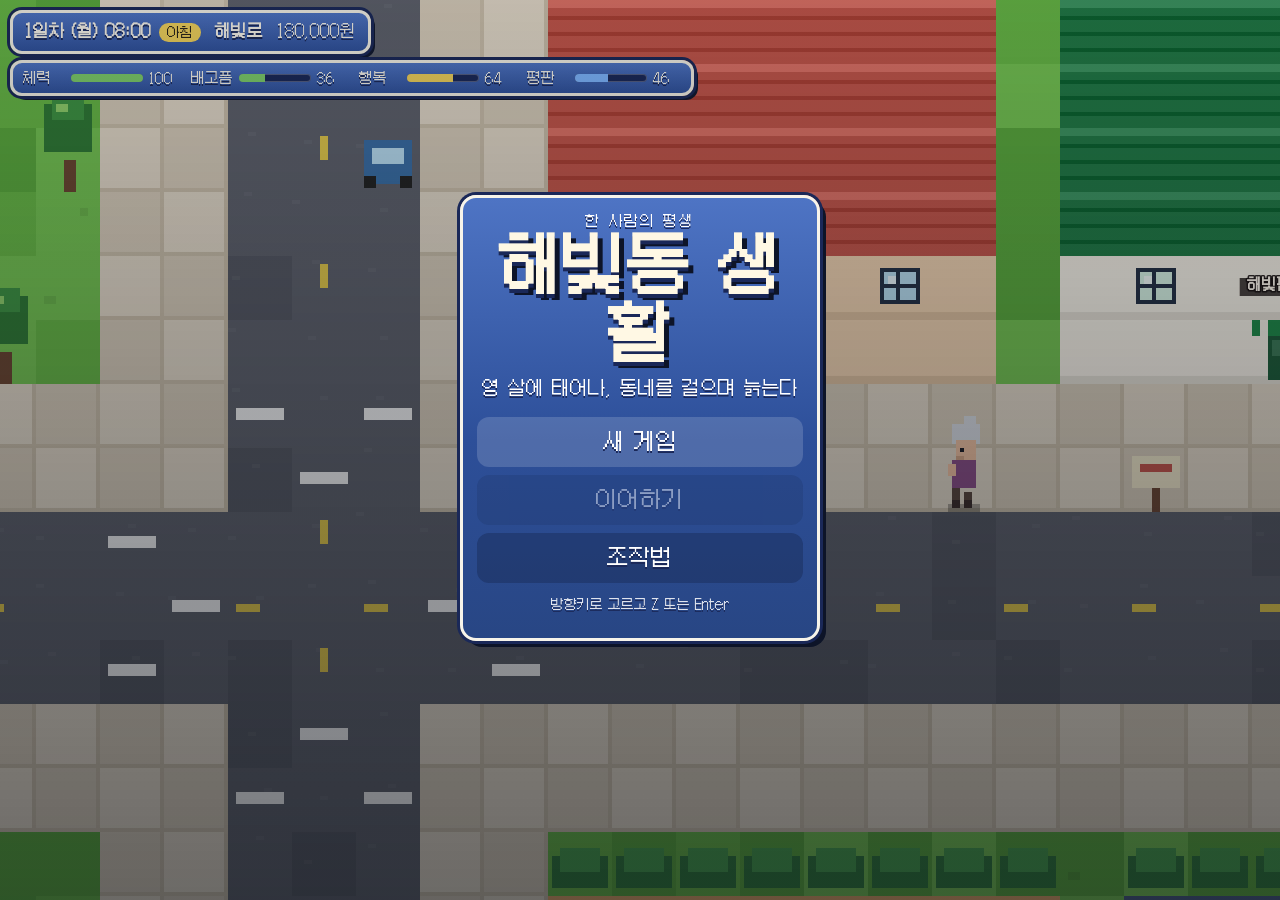
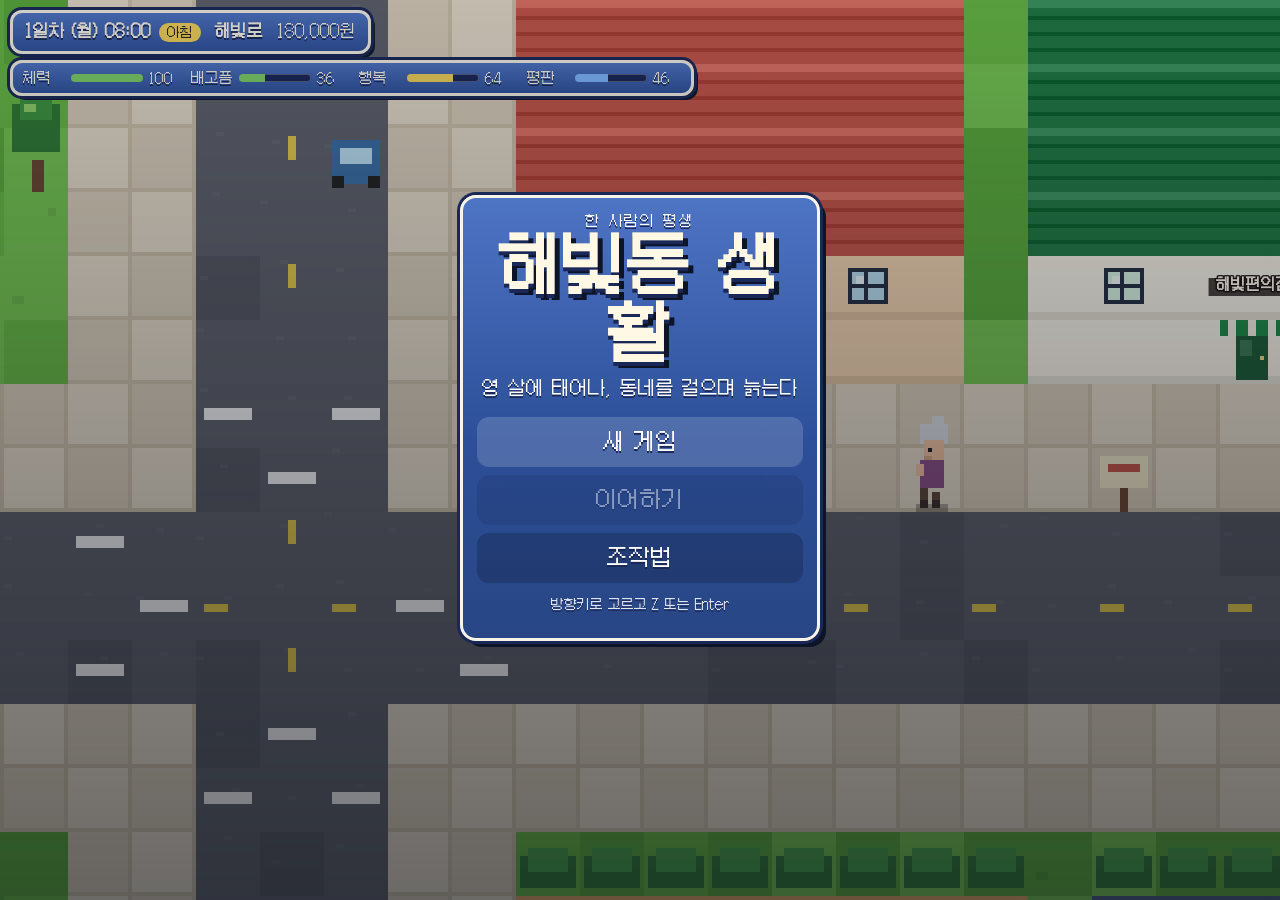
